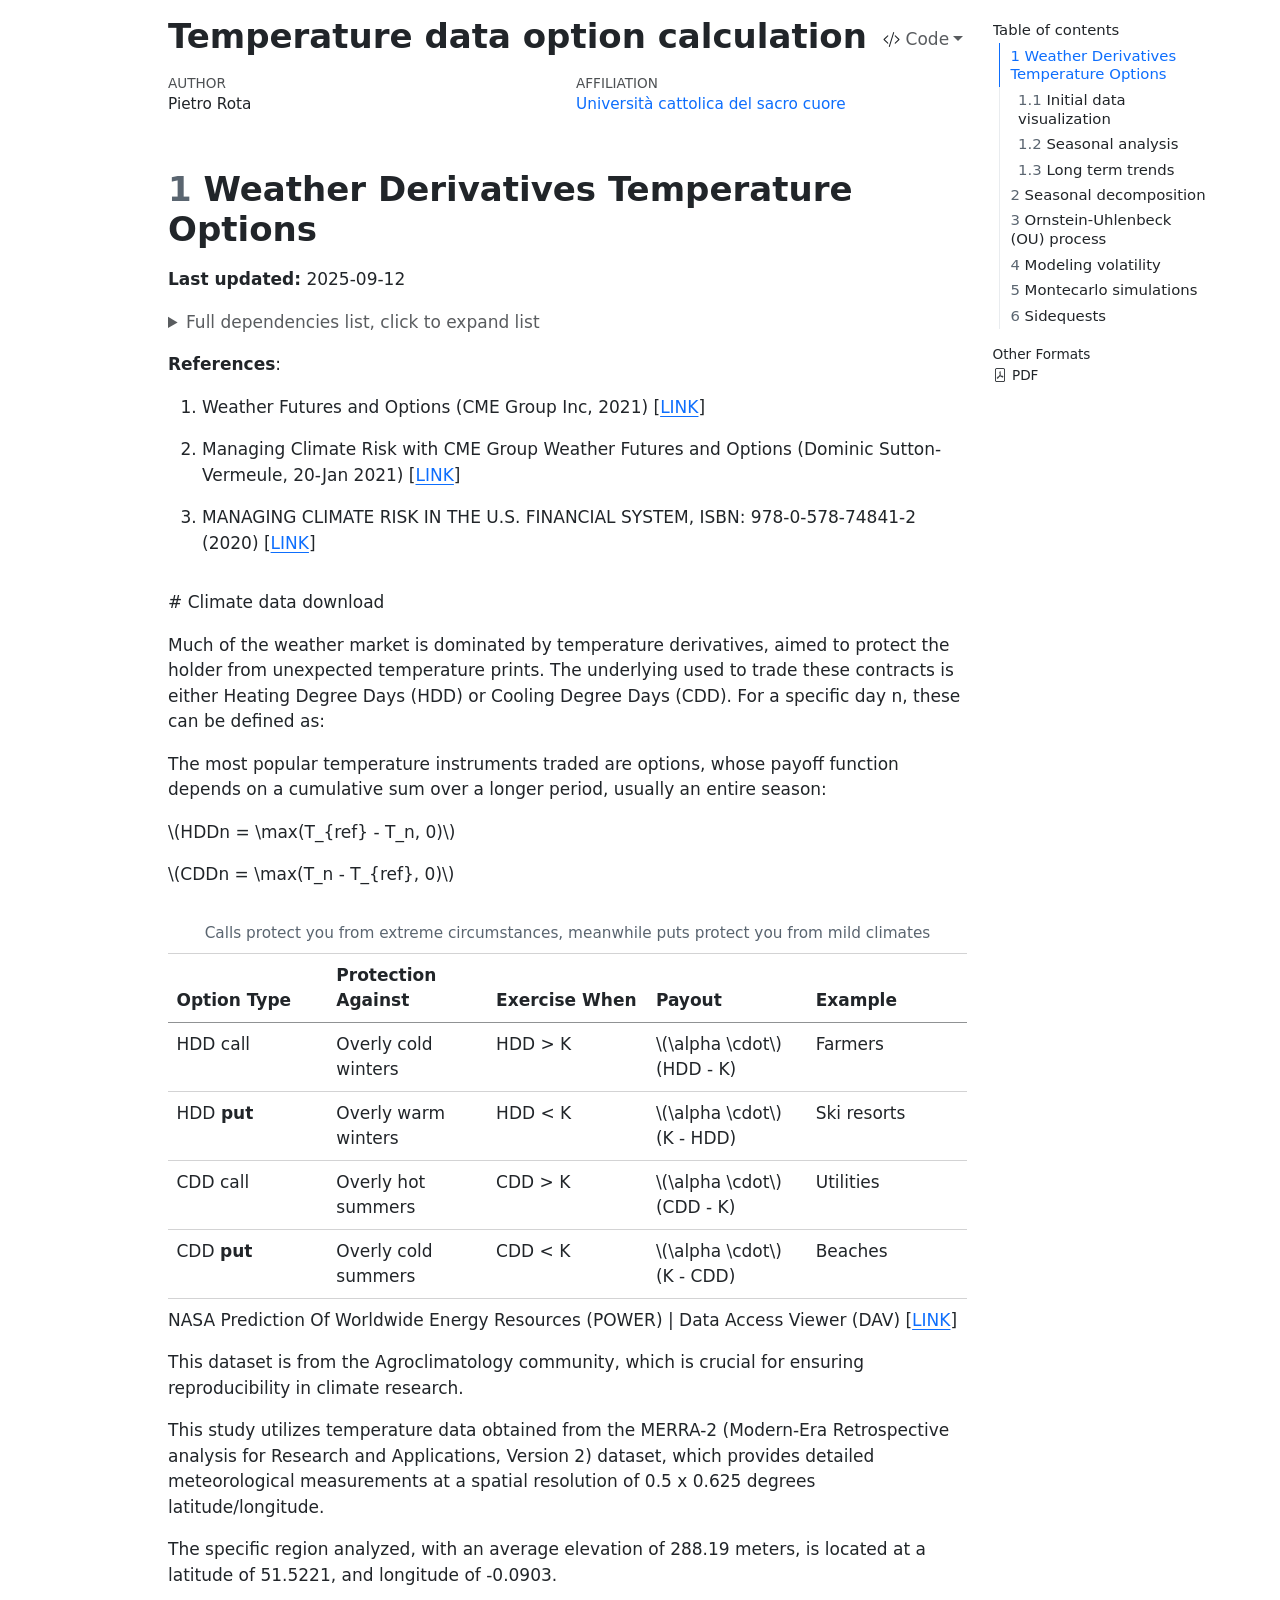
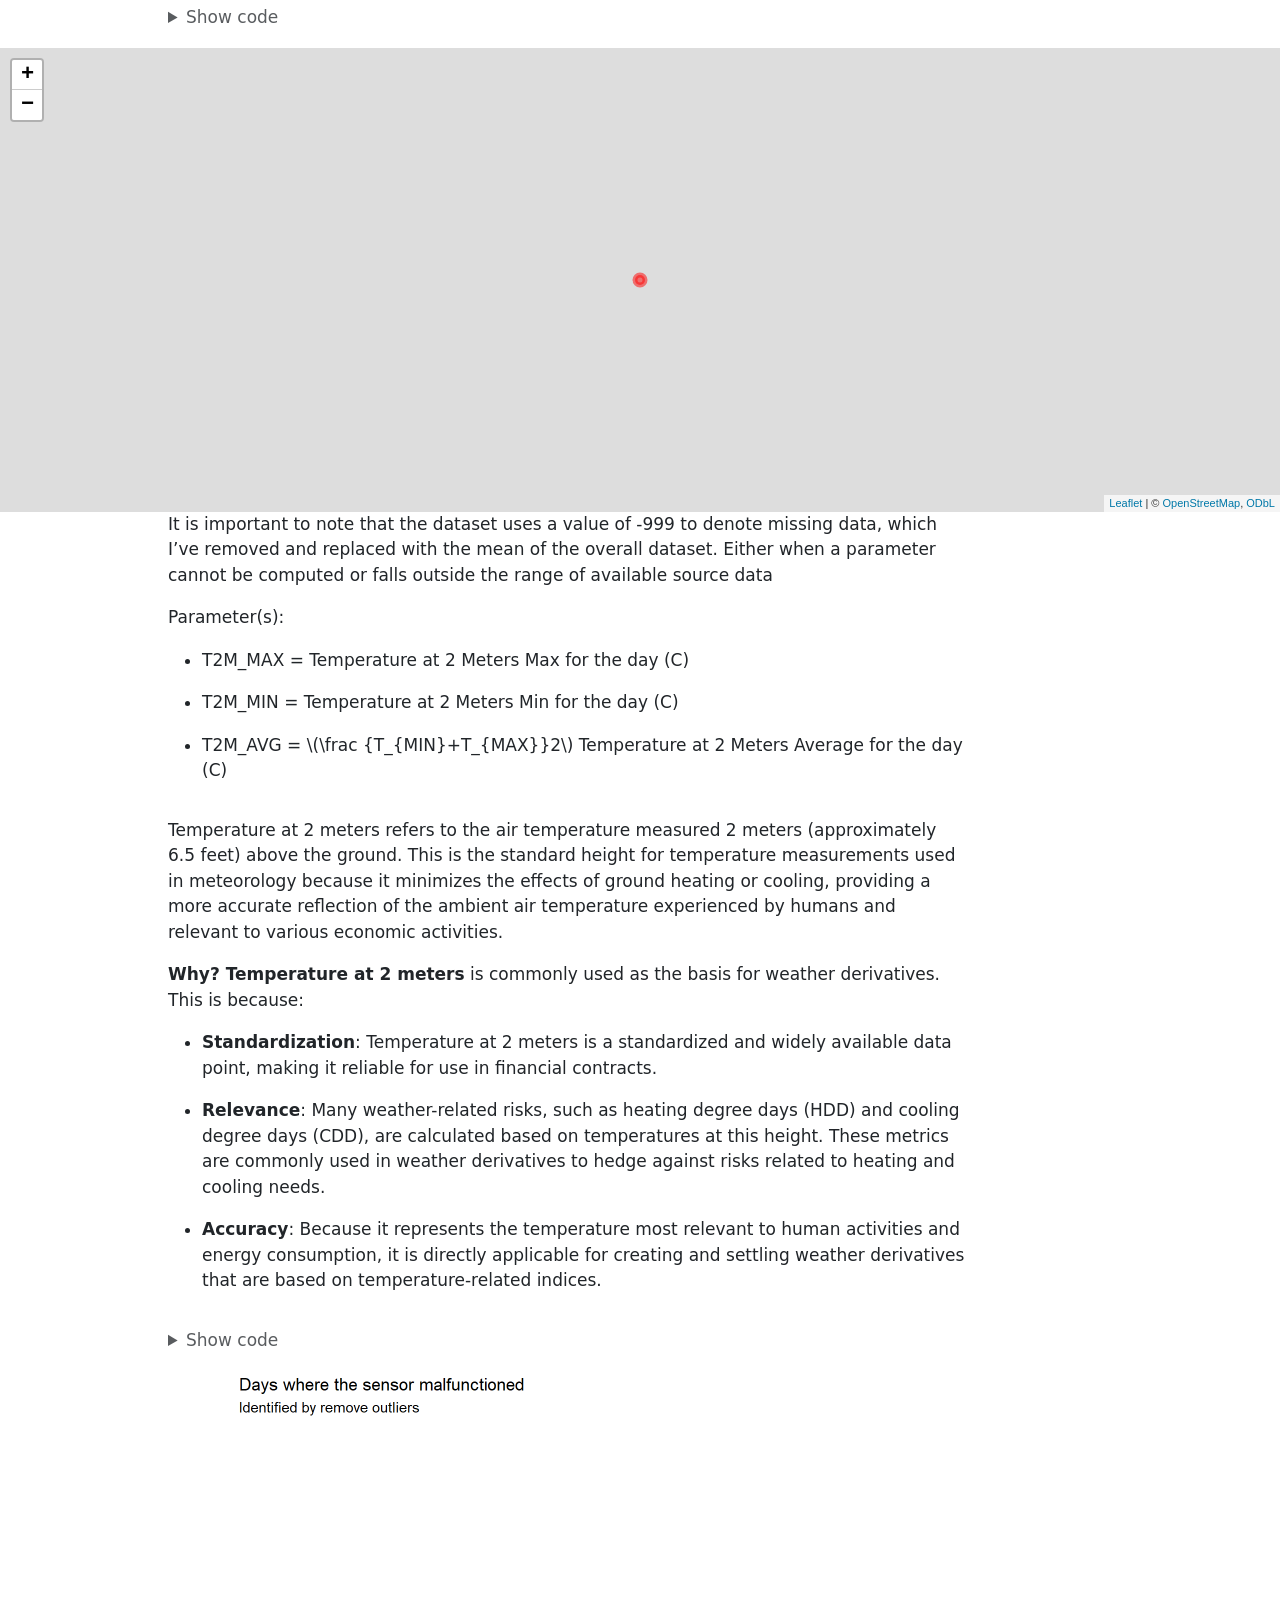
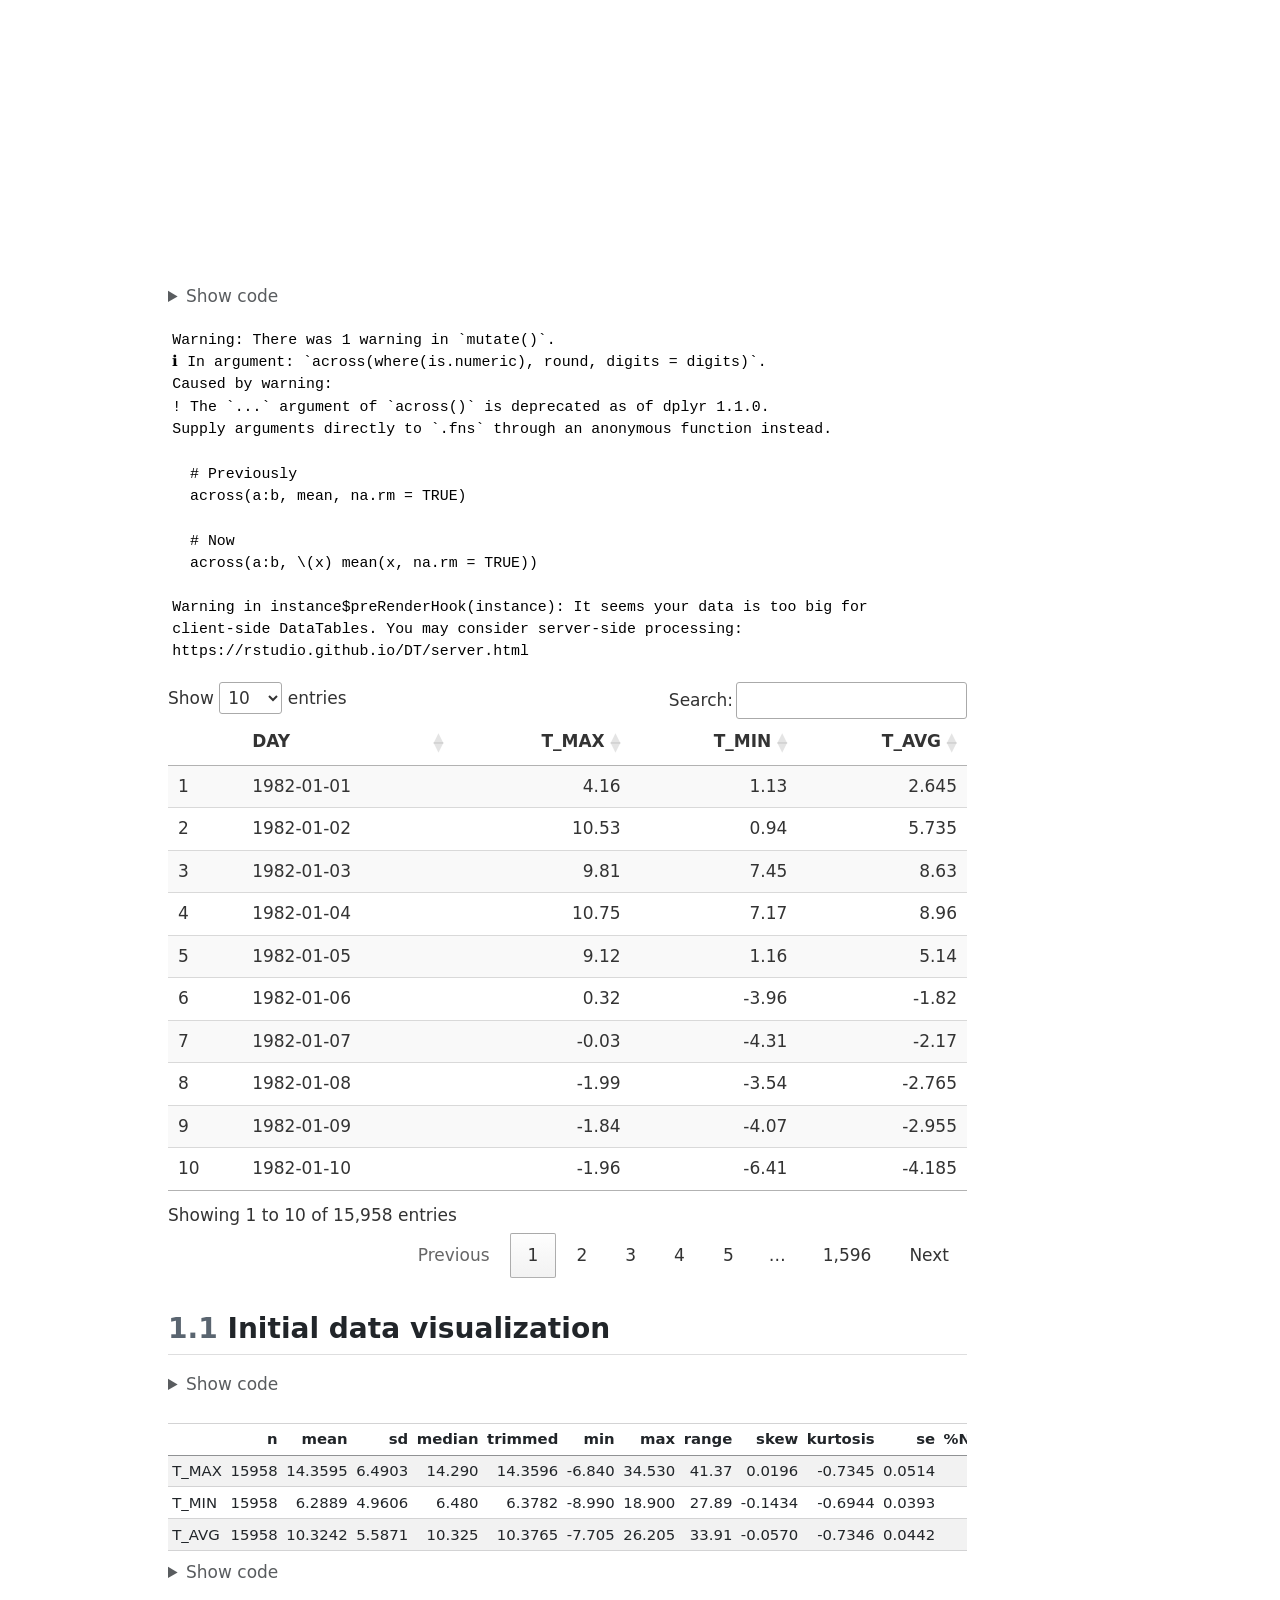
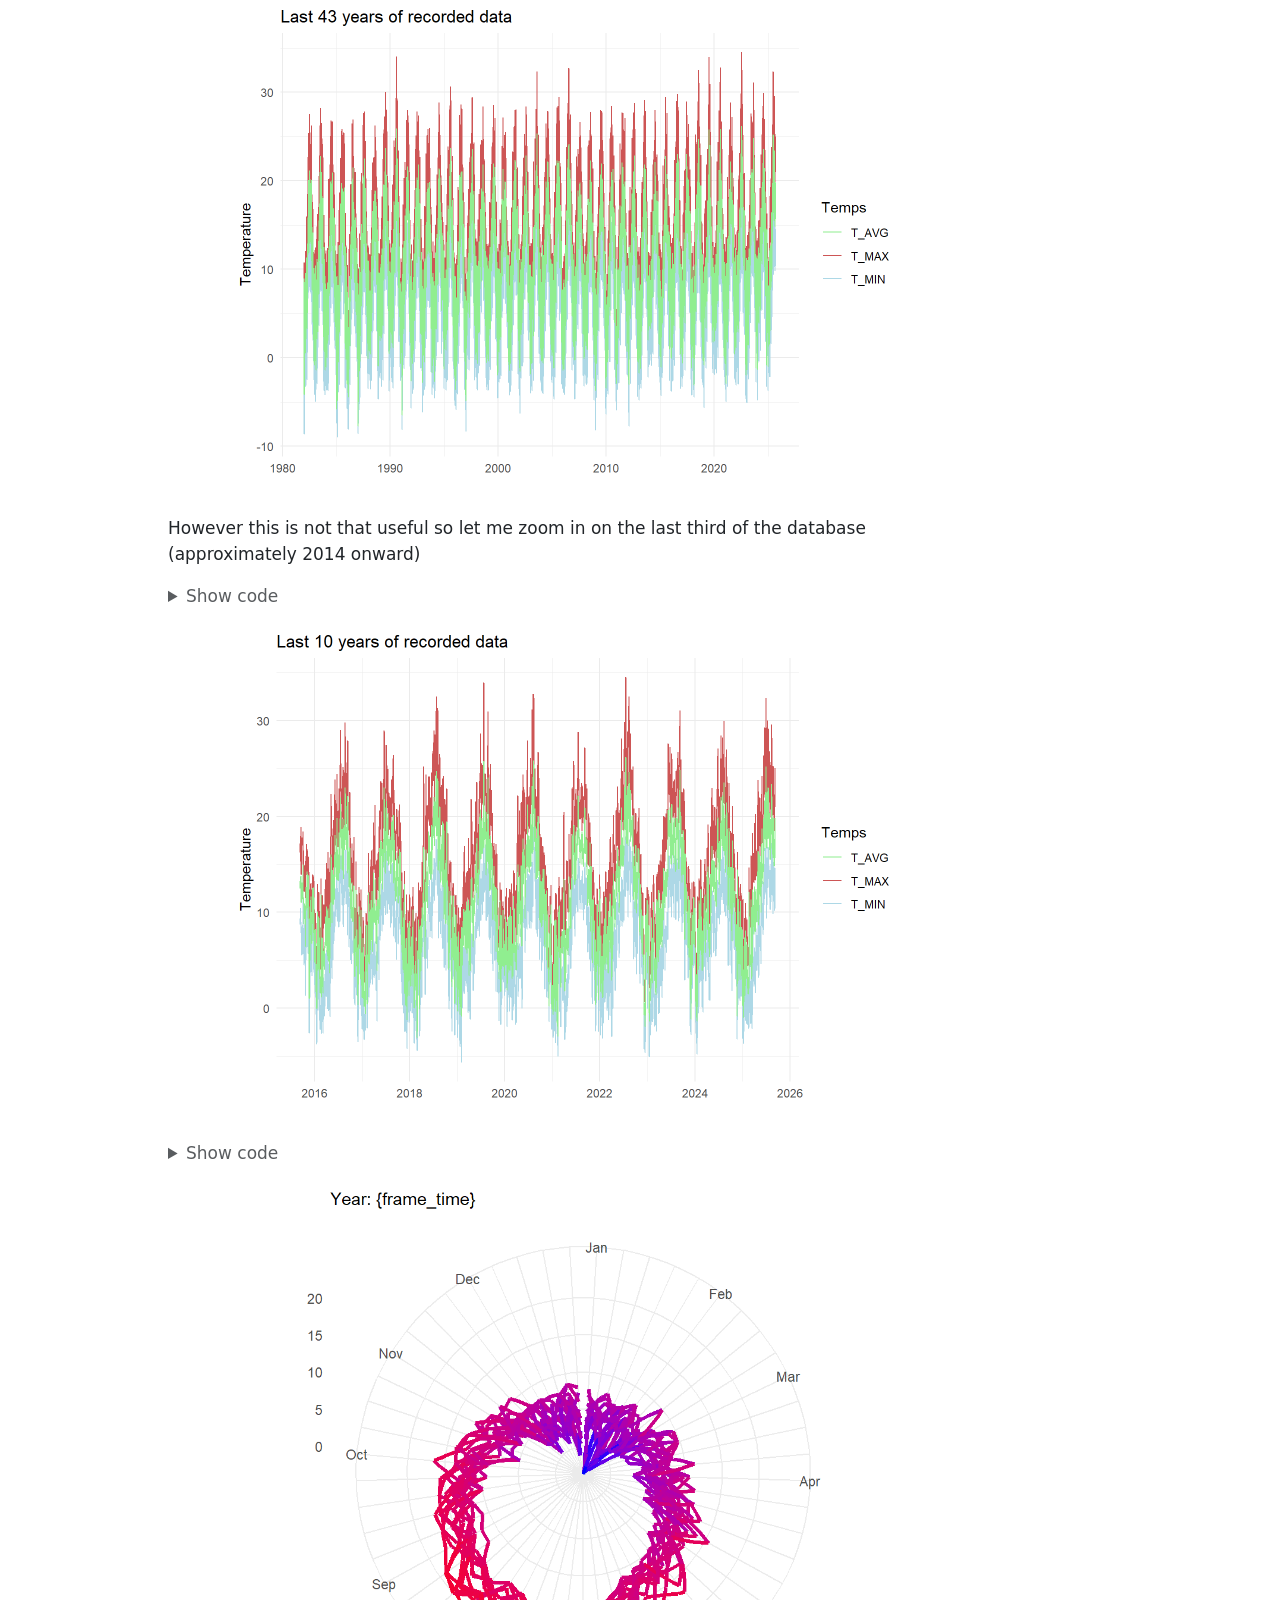
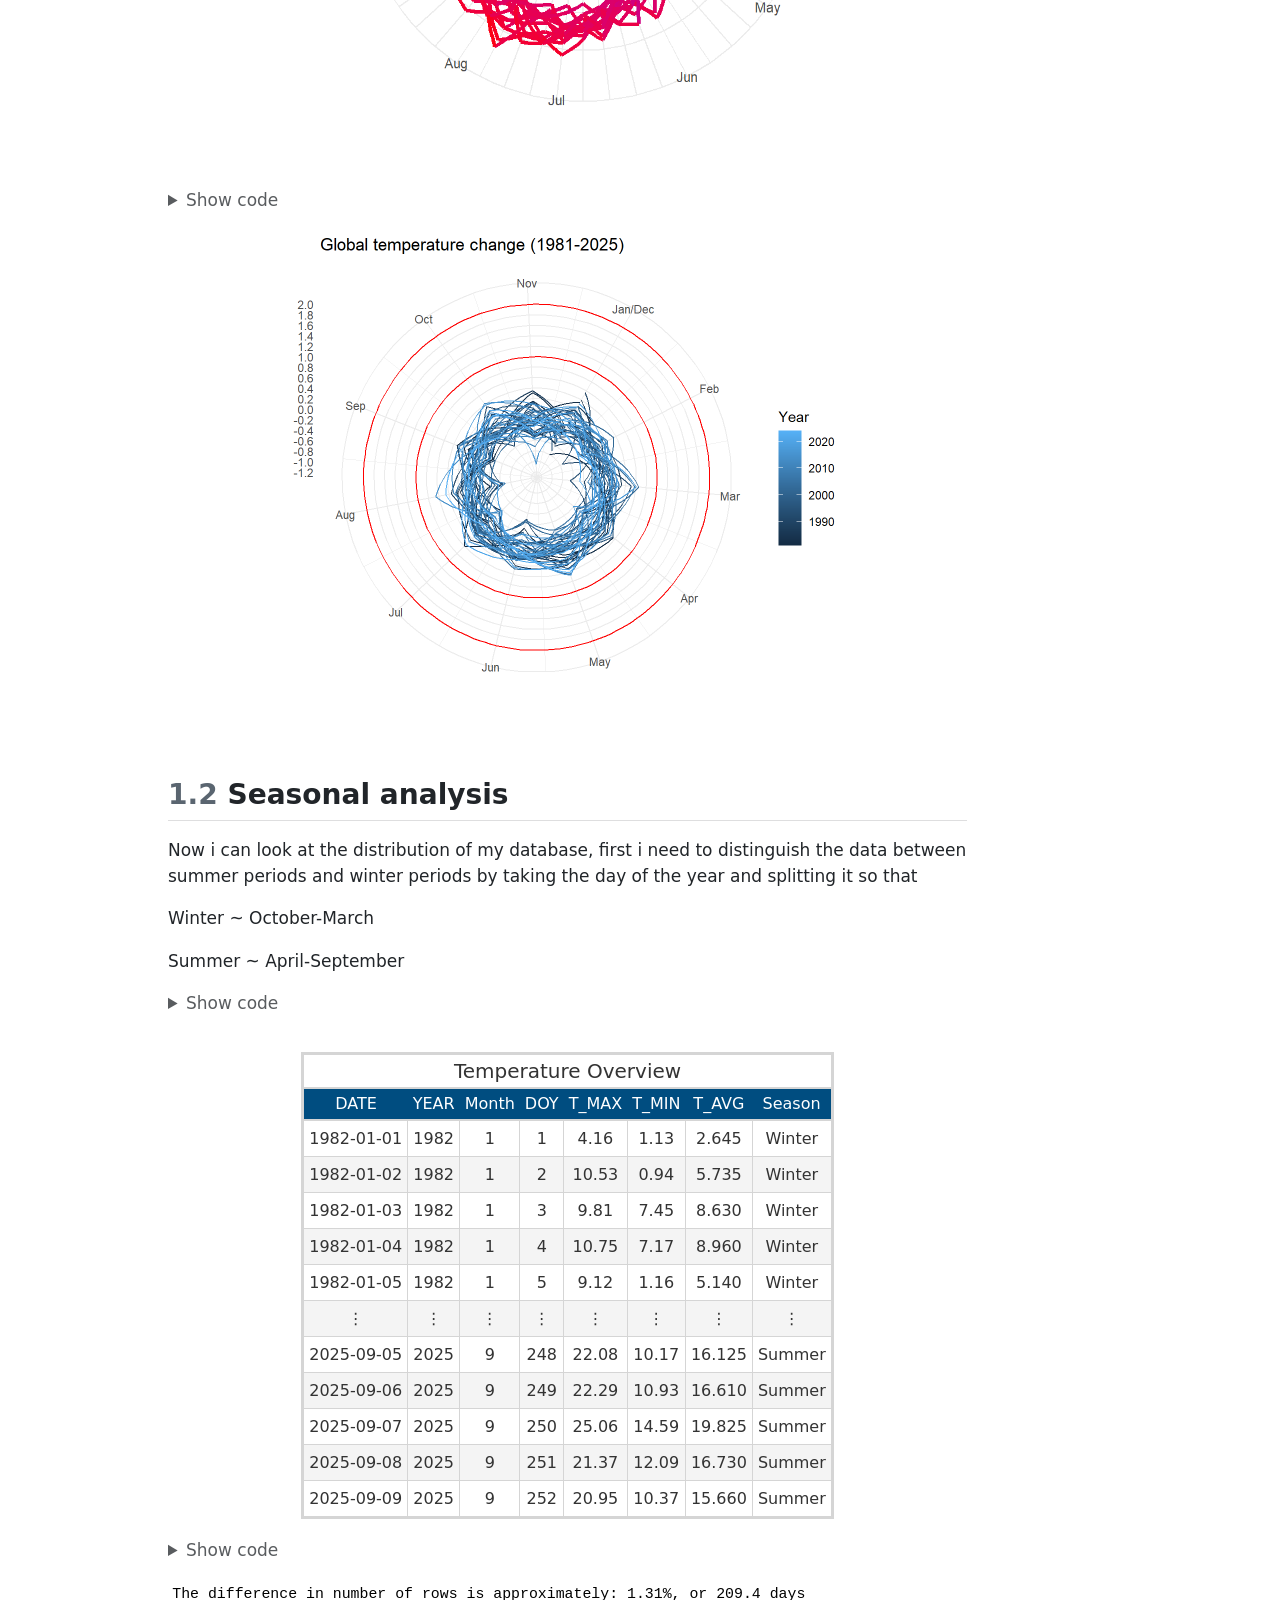
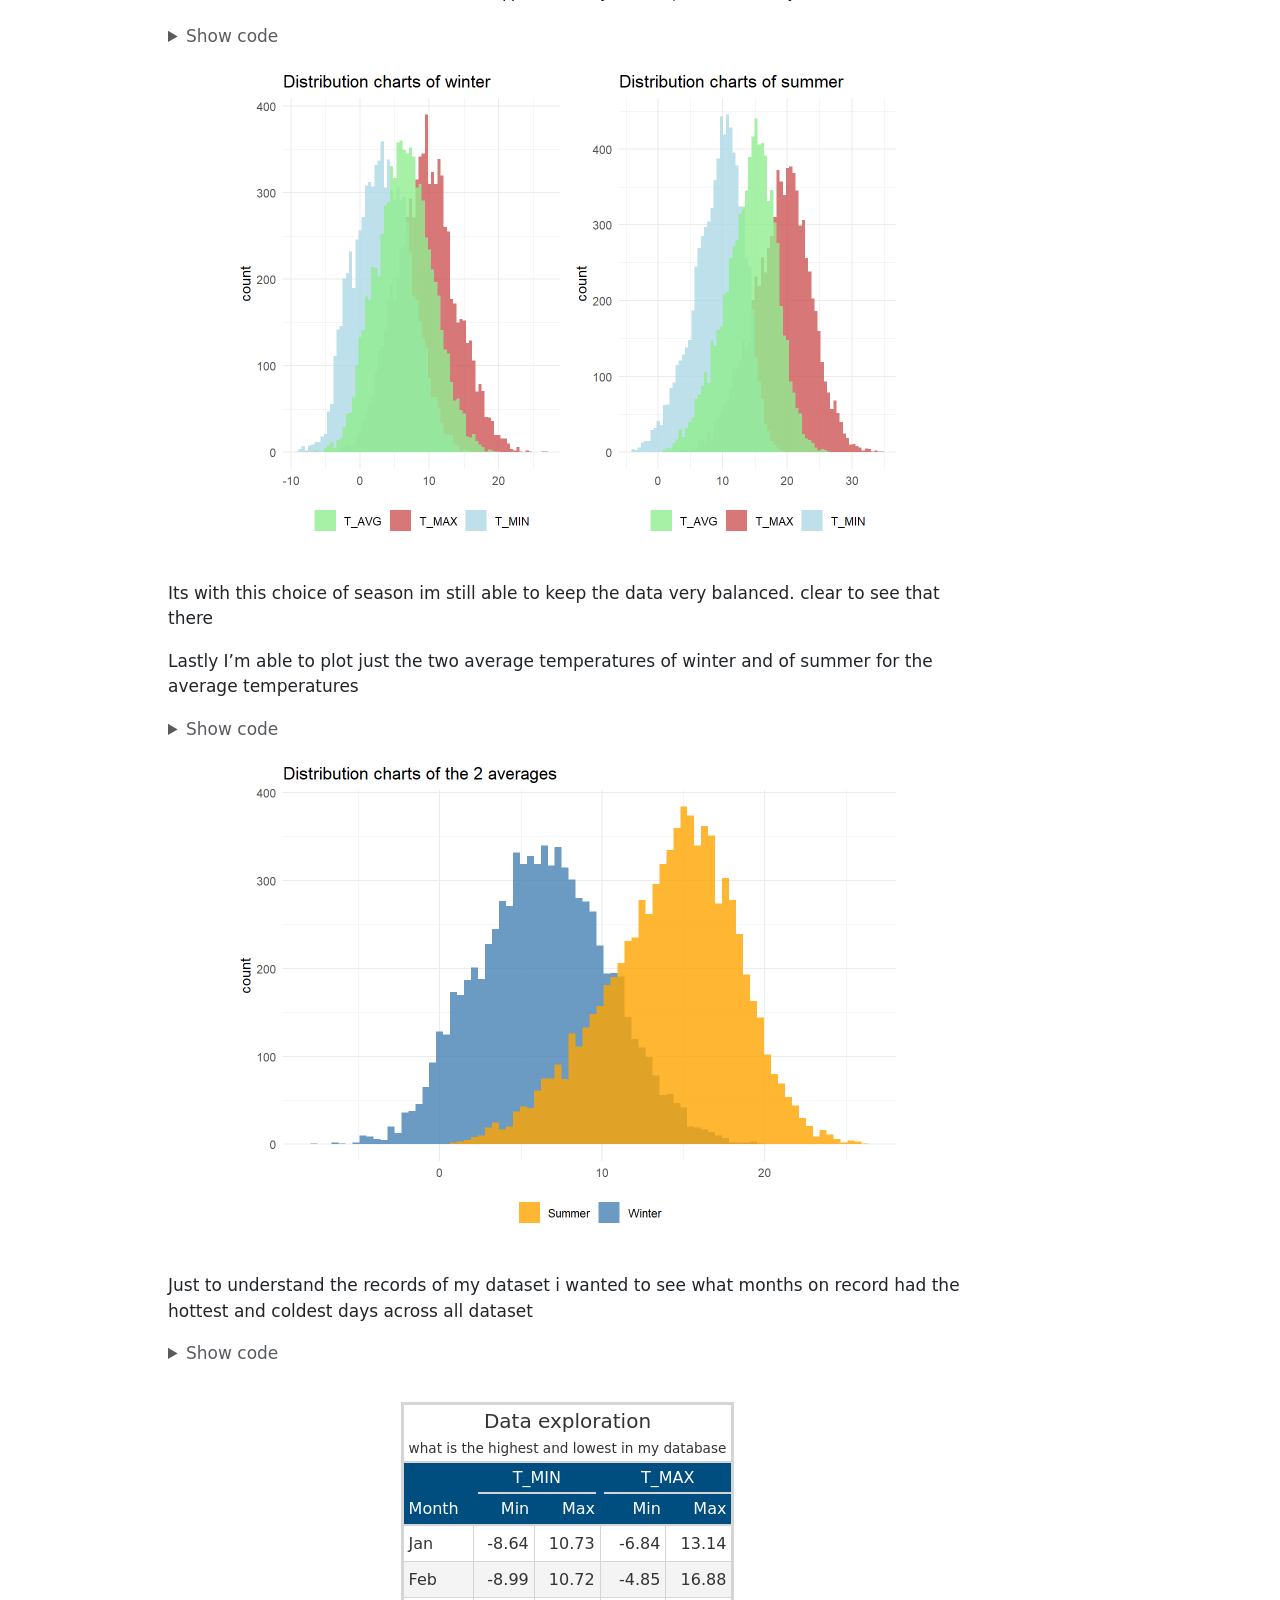
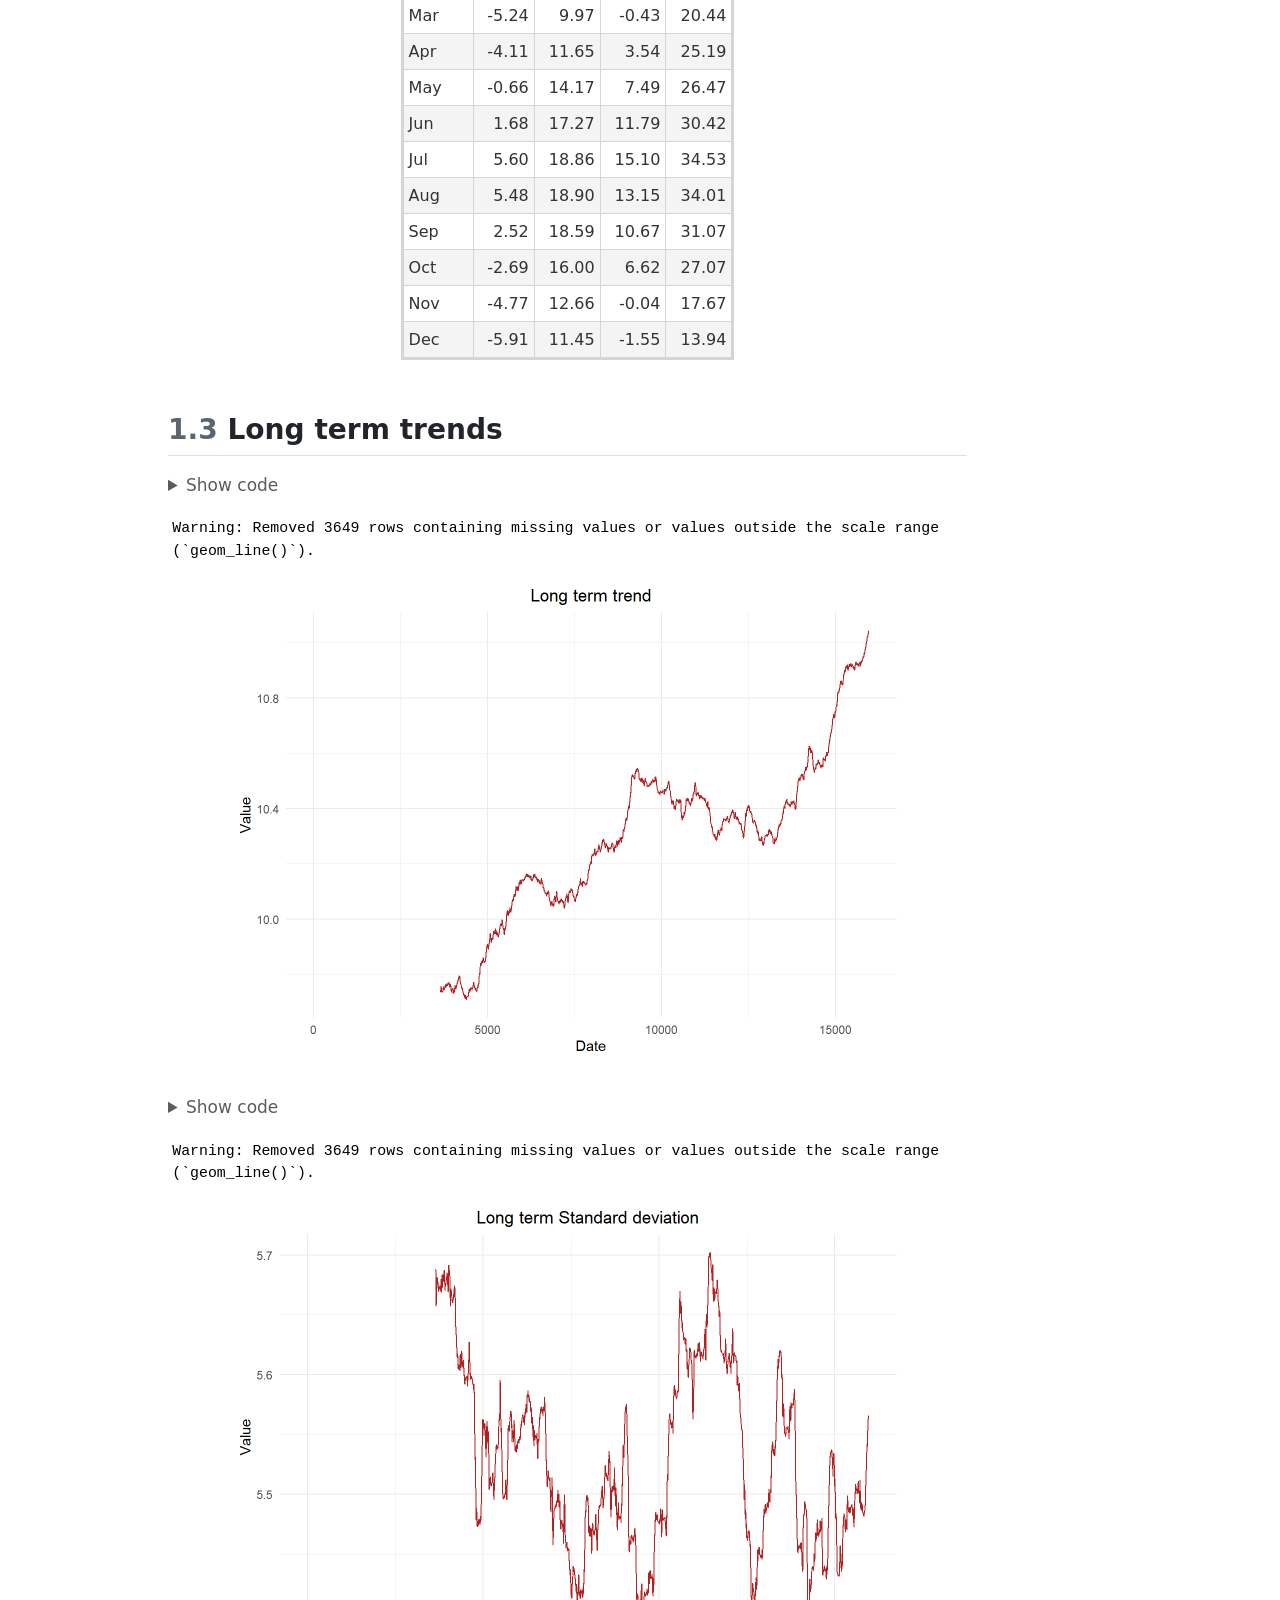
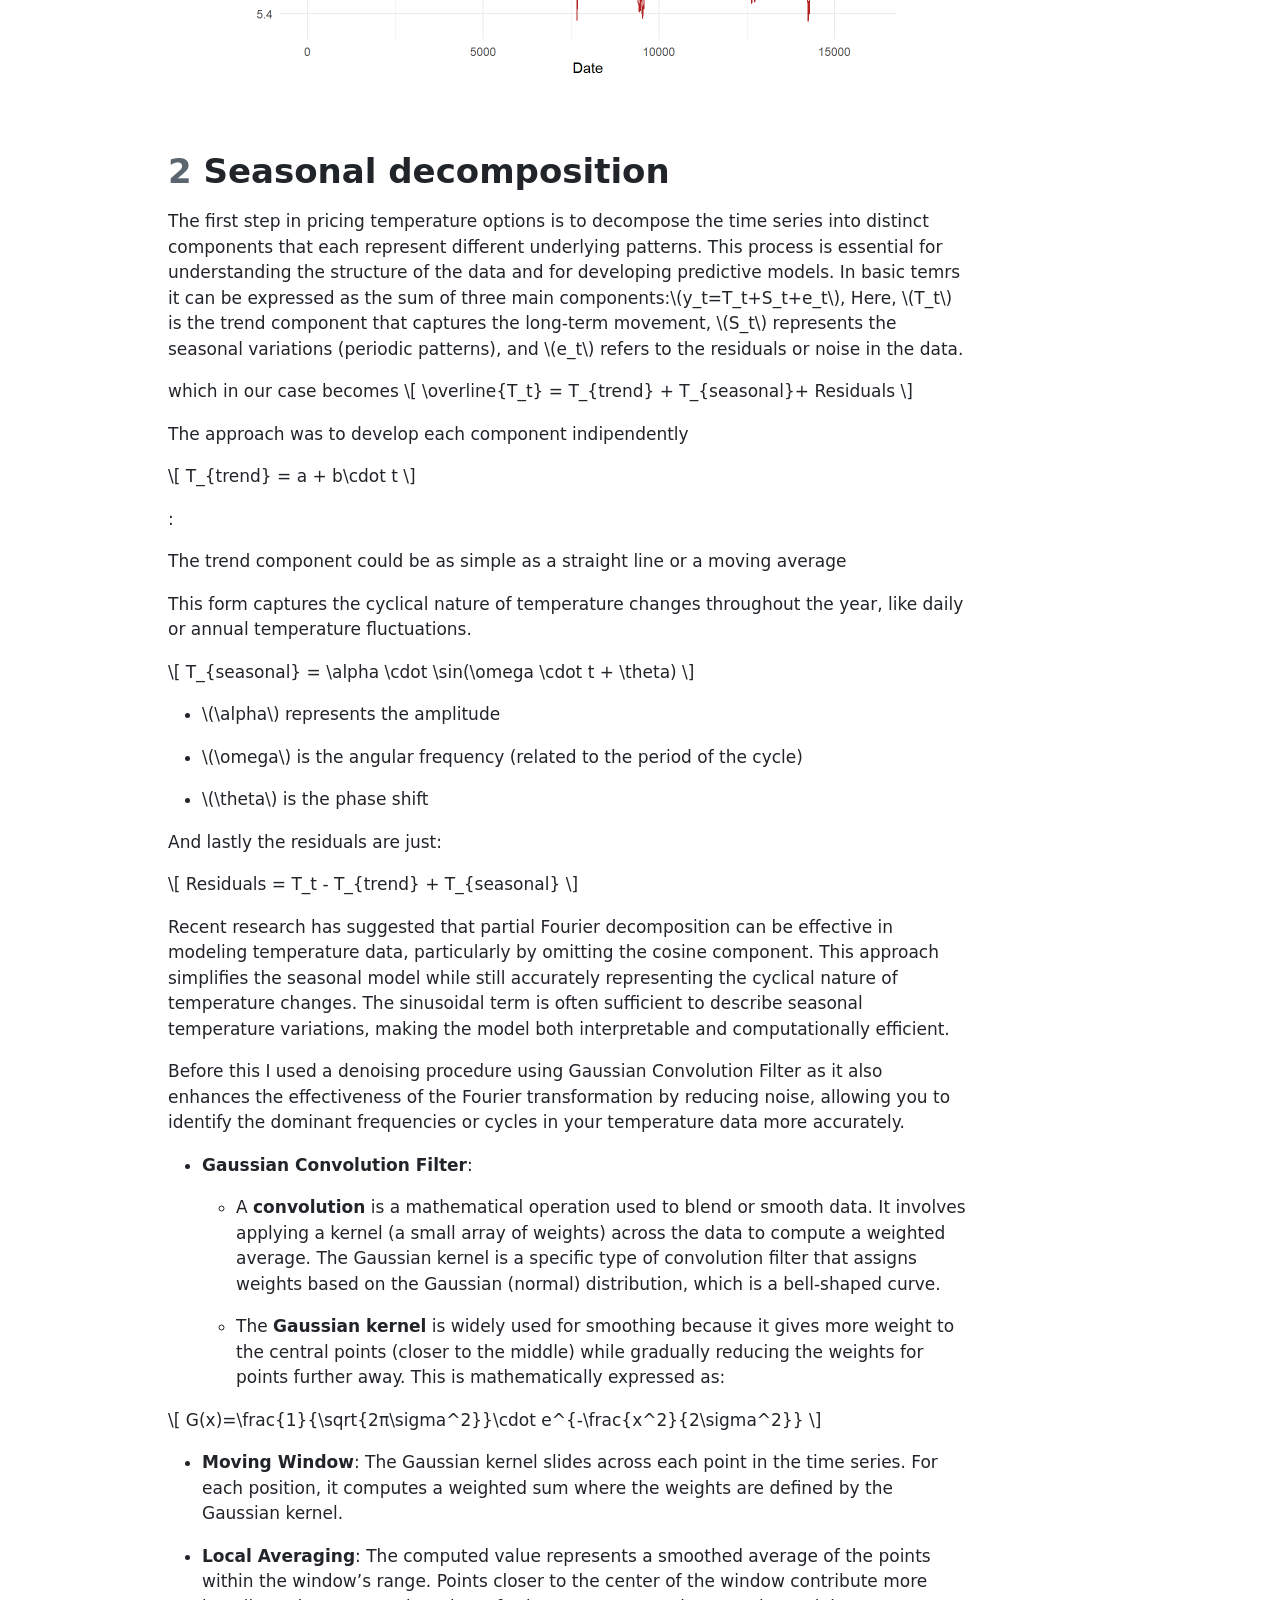
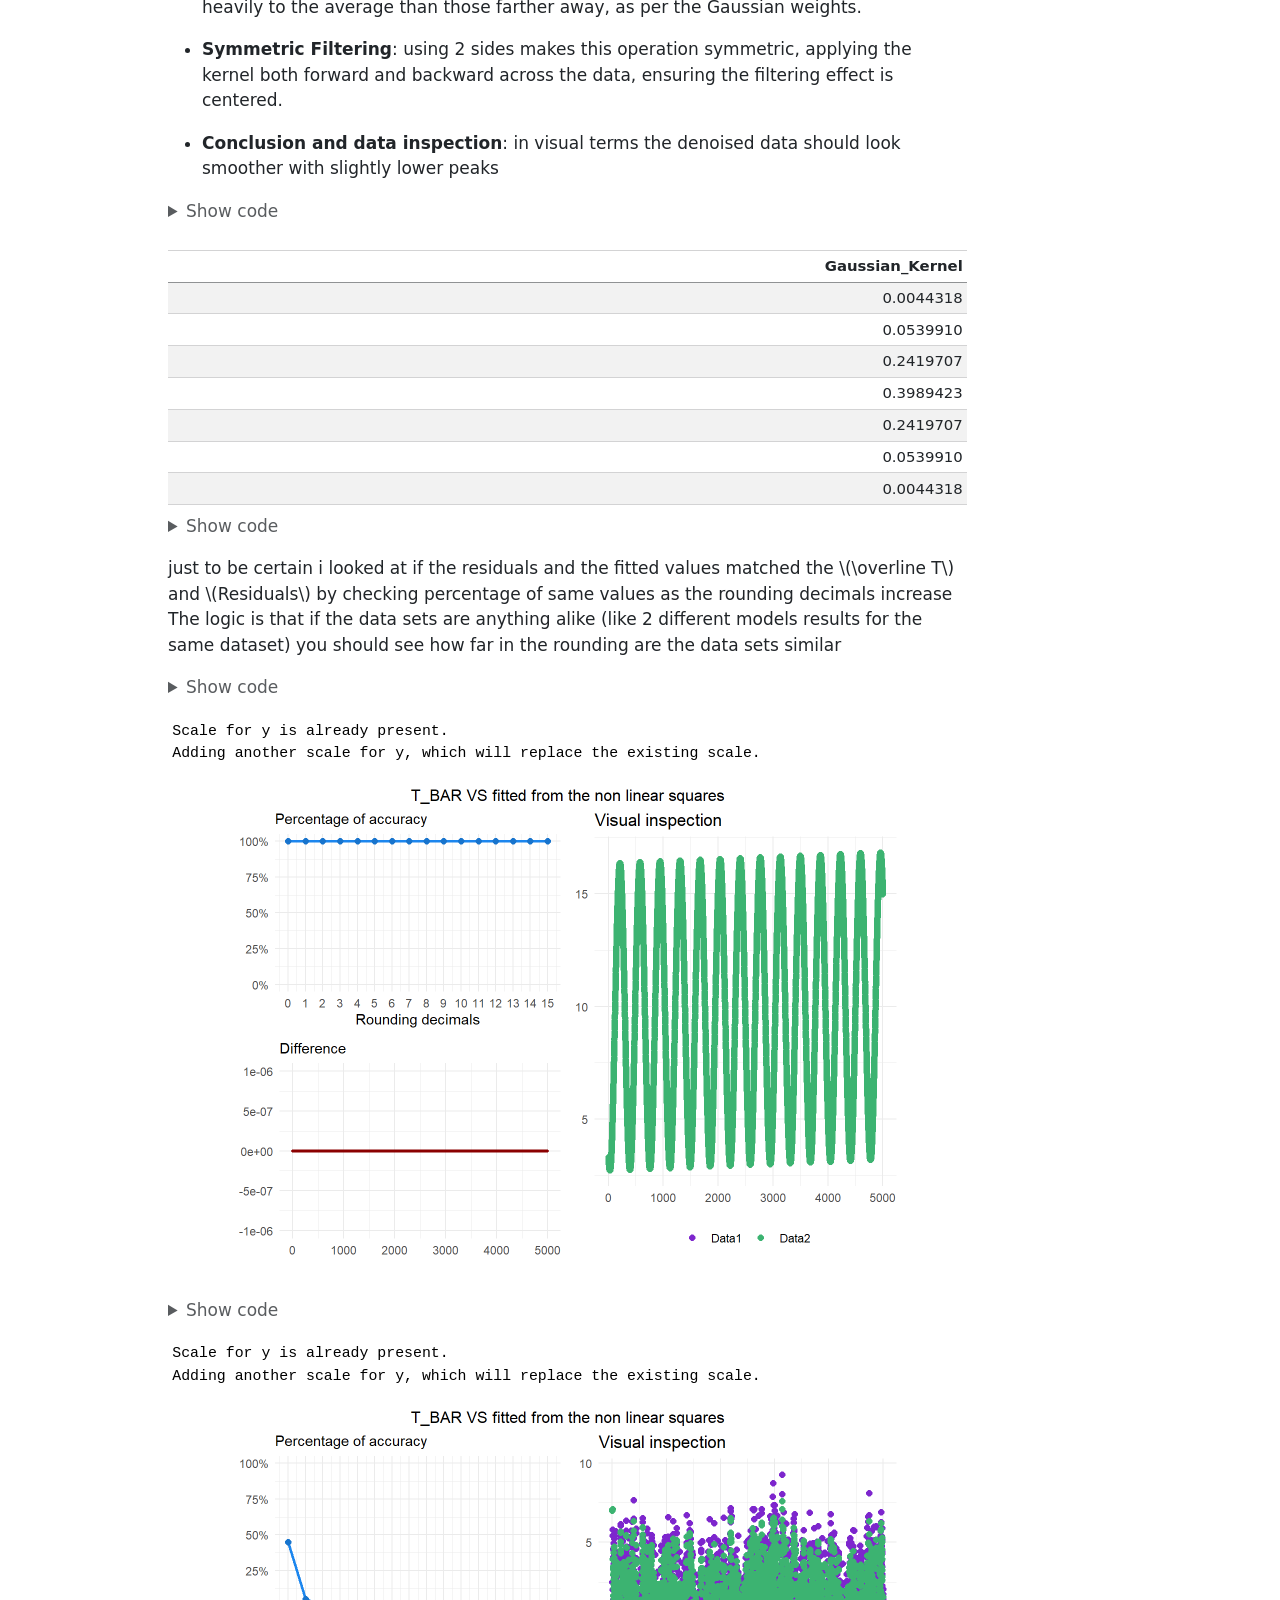
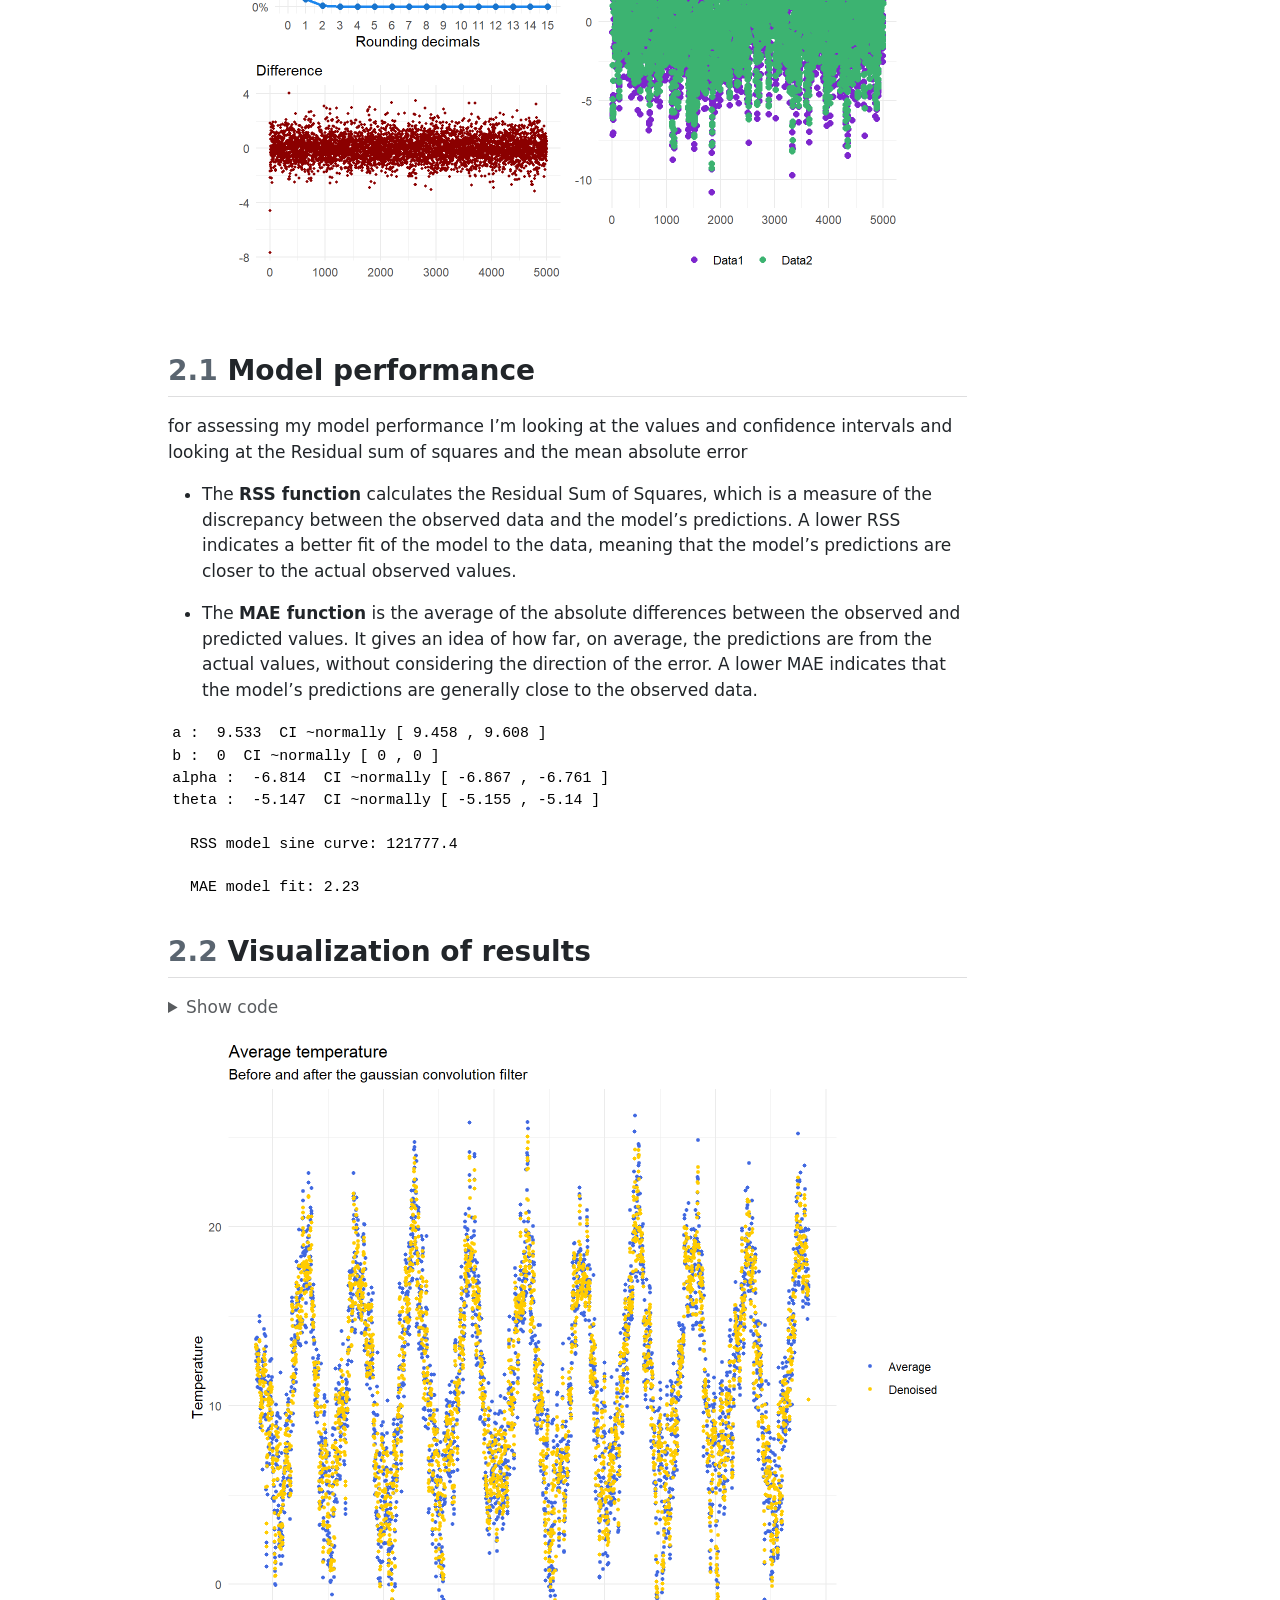
==== quarto_climate_derivatives.html @ 070e68fd "welcome back" ====
<!DOCTYPE html>
<html xmlns="http://www.w3.org/1999/xhtml" lang="en" xml:lang="en"><head>

<meta charset="utf-8">
<meta name="generator" content="quarto-1.7.24">

<meta name="viewport" content="width=device-width, initial-scale=1.0, user-scalable=yes">

<meta name="author" content="Pietro Rota">

<title>Temperature data option calculation</title>
<style>
code{white-space: pre-wrap;}
span.smallcaps{font-variant: small-caps;}
div.columns{display: flex; gap: min(4vw, 1.5em);}
div.column{flex: auto; overflow-x: auto;}
div.hanging-indent{margin-left: 1.5em; text-indent: -1.5em;}
ul.task-list{list-style: none;}
ul.task-list li input[type="checkbox"] {
width: 0.8em;
margin: 0 0.8em 0.2em -1em;  vertical-align: middle;
}

html { -webkit-text-size-adjust: 100%; }
pre > code.sourceCode { white-space: pre; position: relative; }
pre > code.sourceCode > span { display: inline-block; line-height: 1.25; }
pre > code.sourceCode > span:empty { height: 1.2em; }
.sourceCode { overflow: visible; }
code.sourceCode > span { color: inherit; text-decoration: inherit; }
div.sourceCode { margin: 1em 0; }
pre.sourceCode { margin: 0; }
@media screen {
div.sourceCode { overflow: auto; }
}
@media print {
pre > code.sourceCode { white-space: pre-wrap; }
pre > code.sourceCode > span { text-indent: -5em; padding-left: 5em; }
}
pre.numberSource code
{ counter-reset: source-line 0; }
pre.numberSource code > span
{ position: relative; left: -4em; counter-increment: source-line; }
pre.numberSource code > span > a:first-child::before
{ content: counter(source-line);
position: relative; left: -1em; text-align: right; vertical-align: baseline;
border: none; display: inline-block;
-webkit-touch-callout: none; -webkit-user-select: none;
-khtml-user-select: none; -moz-user-select: none;
-ms-user-select: none; user-select: none;
padding: 0 4px; width: 4em;
}
pre.numberSource { margin-left: 3em; padding-left: 4px; }
div.sourceCode
{ }
@media screen {
pre > code.sourceCode > span > a:first-child::before { text-decoration: underline; }
}
</style>


<script>/*!
 * clipboard.js v2.0.11
 * https://clipboardjs.com/
 *
 * Licensed MIT © Zeno Rocha
 */
!function(t,e){"object"==typeof exports&&"object"==typeof module?module.exports=e():"function"==typeof define&&define.amd?define([],e):"object"==typeof exports?exports.ClipboardJS=e():t.ClipboardJS=e()}(this,function(){return n={686:function(t,e,n){"use strict";n.d(e,{default:function(){return b}});var e=n(279),i=n.n(e),e=n(370),u=n.n(e),e=n(817),r=n.n(e);function c(t){try{return document.execCommand(t)}catch(t){return}}var a=function(t){t=r()(t);return c("cut"),t};function o(t,e){var n,o,t=(n=t,o="rtl"===document.documentElement.getAttribute("dir"),(t=document.createElement("textarea")).style.fontSize="12pt",t.style.border="0",t.style.padding="0",t.style.margin="0",t.style.position="absolute",t.style[o?"right":"left"]="-9999px",o=window.pageYOffset||document.documentElement.scrollTop,t.style.top="".concat(o,"px"),t.setAttribute("readonly",""),t.value=n,t);return e.container.appendChild(t),e=r()(t),c("copy"),t.remove(),e}var f=function(t){var e=1<arguments.length&&void 0!==arguments[1]?arguments[1]:{container:document.body},n="";return"string"==typeof t?n=o(t,e):t instanceof HTMLInputElement&&!["text","search","url","tel","password"].includes(null==t?void 0:t.type)?n=o(t.value,e):(n=r()(t),c("copy")),n};function l(t){return(l="function"==typeof Symbol&&"symbol"==typeof Symbol.iterator?function(t){return typeof t}:function(t){return t&&"function"==typeof Symbol&&t.constructor===Symbol&&t!==Symbol.prototype?"symbol":typeof t})(t)}var s=function(){var t=0<arguments.length&&void 0!==arguments[0]?arguments[0]:{},e=t.action,n=void 0===e?"copy":e,o=t.container,e=t.target,t=t.text;if("copy"!==n&&"cut"!==n)throw new Error('Invalid "action" value, use either "copy" or "cut"');if(void 0!==e){if(!e||"object"!==l(e)||1!==e.nodeType)throw new Error('Invalid "target" value, use a valid Element');if("copy"===n&&e.hasAttribute("disabled"))throw new Error('Invalid "target" attribute. Please use "readonly" instead of "disabled" attribute');if("cut"===n&&(e.hasAttribute("readonly")||e.hasAttribute("disabled")))throw new Error('Invalid "target" attribute. You can\'t cut text from elements with "readonly" or "disabled" attributes')}return t?f(t,{container:o}):e?"cut"===n?a(e):f(e,{container:o}):void 0};function p(t){return(p="function"==typeof Symbol&&"symbol"==typeof Symbol.iterator?function(t){return typeof t}:function(t){return t&&"function"==typeof Symbol&&t.constructor===Symbol&&t!==Symbol.prototype?"symbol":typeof t})(t)}function d(t,e){for(var n=0;n<e.length;n++){var o=e[n];o.enumerable=o.enumerable||!1,o.configurable=!0,"value"in o&&(o.writable=!0),Object.defineProperty(t,o.key,o)}}function y(t,e){return(y=Object.setPrototypeOf||function(t,e){return t.__proto__=e,t})(t,e)}function h(n){var o=function(){if("undefined"==typeof Reflect||!Reflect.construct)return!1;if(Reflect.construct.sham)return!1;if("function"==typeof Proxy)return!0;try{return Date.prototype.toString.call(Reflect.construct(Date,[],function(){})),!0}catch(t){return!1}}();return function(){var t,e=v(n);return t=o?(t=v(this).constructor,Reflect.construct(e,arguments,t)):e.apply(this,arguments),e=this,!(t=t)||"object"!==p(t)&&"function"!=typeof t?function(t){if(void 0!==t)return t;throw new ReferenceError("this hasn't been initialised - super() hasn't been called")}(e):t}}function v(t){return(v=Object.setPrototypeOf?Object.getPrototypeOf:function(t){return t.__proto__||Object.getPrototypeOf(t)})(t)}function m(t,e){t="data-clipboard-".concat(t);if(e.hasAttribute(t))return e.getAttribute(t)}var b=function(){!function(t,e){if("function"!=typeof e&&null!==e)throw new TypeError("Super expression must either be null or a function");t.prototype=Object.create(e&&e.prototype,{constructor:{value:t,writable:!0,configurable:!0}}),e&&y(t,e)}(r,i());var t,e,n,o=h(r);function r(t,e){var n;return function(t){if(!(t instanceof r))throw new TypeError("Cannot call a class as a function")}(this),(n=o.call(this)).resolveOptions(e),n.listenClick(t),n}return t=r,n=[{key:"copy",value:function(t){var e=1<arguments.length&&void 0!==arguments[1]?arguments[1]:{container:document.body};return f(t,e)}},{key:"cut",value:function(t){return a(t)}},{key:"isSupported",value:function(){var t=0<arguments.length&&void 0!==arguments[0]?arguments[0]:["copy","cut"],t="string"==typeof t?[t]:t,e=!!document.queryCommandSupported;return t.forEach(function(t){e=e&&!!document.queryCommandSupported(t)}),e}}],(e=[{key:"resolveOptions",value:function(){var t=0<arguments.length&&void 0!==arguments[0]?arguments[0]:{};this.action="function"==typeof t.action?t.action:this.defaultAction,this.target="function"==typeof t.target?t.target:this.defaultTarget,this.text="function"==typeof t.text?t.text:this.defaultText,this.container="object"===p(t.container)?t.container:document.body}},{key:"listenClick",value:function(t){var e=this;this.listener=u()(t,"click",function(t){return e.onClick(t)})}},{key:"onClick",value:function(t){var e=t.delegateTarget||t.currentTarget,n=this.action(e)||"copy",t=s({action:n,container:this.container,target:this.target(e),text:this.text(e)});this.emit(t?"success":"error",{action:n,text:t,trigger:e,clearSelection:function(){e&&e.focus(),window.getSelection().removeAllRanges()}})}},{key:"defaultAction",value:function(t){return m("action",t)}},{key:"defaultTarget",value:function(t){t=m("target",t);if(t)return document.querySelector(t)}},{key:"defaultText",value:function(t){return m("text",t)}},{key:"destroy",value:function(){this.listener.destroy()}}])&&d(t.prototype,e),n&&d(t,n),r}()},828:function(t){var e;"undefined"==typeof Element||Element.prototype.matches||((e=Element.prototype).matches=e.matchesSelector||e.mozMatchesSelector||e.msMatchesSelector||e.oMatchesSelector||e.webkitMatchesSelector),t.exports=function(t,e){for(;t&&9!==t.nodeType;){if("function"==typeof t.matches&&t.matches(e))return t;t=t.parentNode}}},438:function(t,e,n){var u=n(828);function i(t,e,n,o,r){var i=function(e,n,t,o){return function(t){t.delegateTarget=u(t.target,n),t.delegateTarget&&o.call(e,t)}}.apply(this,arguments);return t.addEventListener(n,i,r),{destroy:function(){t.removeEventListener(n,i,r)}}}t.exports=function(t,e,n,o,r){return"function"==typeof t.addEventListener?i.apply(null,arguments):"function"==typeof n?i.bind(null,document).apply(null,arguments):("string"==typeof t&&(t=document.querySelectorAll(t)),Array.prototype.map.call(t,function(t){return i(t,e,n,o,r)}))}},879:function(t,n){n.node=function(t){return void 0!==t&&t instanceof HTMLElement&&1===t.nodeType},n.nodeList=function(t){var e=Object.prototype.toString.call(t);return void 0!==t&&("[object NodeList]"===e||"[object HTMLCollection]"===e)&&"length"in t&&(0===t.length||n.node(t[0]))},n.string=function(t){return"string"==typeof t||t instanceof String},n.fn=function(t){return"[object Function]"===Object.prototype.toString.call(t)}},370:function(t,e,n){var f=n(879),l=n(438);t.exports=function(t,e,n){if(!t&&!e&&!n)throw new Error("Missing required arguments");if(!f.string(e))throw new TypeError("Second argument must be a String");if(!f.fn(n))throw new TypeError("Third argument must be a Function");if(f.node(t))return c=e,a=n,(u=t).addEventListener(c,a),{destroy:function(){u.removeEventListener(c,a)}};if(f.nodeList(t))return o=t,r=e,i=n,Array.prototype.forEach.call(o,function(t){t.addEventListener(r,i)}),{destroy:function(){Array.prototype.forEach.call(o,function(t){t.removeEventListener(r,i)})}};if(f.string(t))return t=t,e=e,n=n,l(document.body,t,e,n);throw new TypeError("First argument must be a String, HTMLElement, HTMLCollection, or NodeList");var o,r,i,u,c,a}},817:function(t){t.exports=function(t){var e,n="SELECT"===t.nodeName?(t.focus(),t.value):"INPUT"===t.nodeName||"TEXTAREA"===t.nodeName?((e=t.hasAttribute("readonly"))||t.setAttribute("readonly",""),t.select(),t.setSelectionRange(0,t.value.length),e||t.removeAttribute("readonly"),t.value):(t.hasAttribute("contenteditable")&&t.focus(),n=window.getSelection(),(e=document.createRange()).selectNodeContents(t),n.removeAllRanges(),n.addRange(e),n.toString());return n}},279:function(t){function e(){}e.prototype={on:function(t,e,n){var o=this.e||(this.e={});return(o[t]||(o[t]=[])).push({fn:e,ctx:n}),this},once:function(t,e,n){var o=this;function r(){o.off(t,r),e.apply(n,arguments)}return r._=e,this.on(t,r,n)},emit:function(t){for(var e=[].slice.call(arguments,1),n=((this.e||(this.e={}))[t]||[]).slice(),o=0,r=n.length;o<r;o++)n[o].fn.apply(n[o].ctx,e);return this},off:function(t,e){var n=this.e||(this.e={}),o=n[t],r=[];if(o&&e)for(var i=0,u=o.length;i<u;i++)o[i].fn!==e&&o[i].fn._!==e&&r.push(o[i]);return r.length?n[t]=r:delete n[t],this}},t.exports=e,t.exports.TinyEmitter=e}},r={},o.n=function(t){var e=t&&t.__esModule?function(){return t.default}:function(){return t};return o.d(e,{a:e}),e},o.d=function(t,e){for(var n in e)o.o(e,n)&&!o.o(t,n)&&Object.defineProperty(t,n,{enumerable:!0,get:e[n]})},o.o=function(t,e){return Object.prototype.hasOwnProperty.call(t,e)},o(686).default;function o(t){if(r[t])return r[t].exports;var e=r[t]={exports:{}};return n[t](e,e.exports,o),e.exports}var n,r});</script>
<script src="[data-uri]" type="module"></script>
<script src="[data-uri]" type="module"></script>
<script>/**
 * @popperjs/core v2.11.7 - MIT License
 */

!function(e,t){"object"==typeof exports&&"undefined"!=typeof module?t(exports):"function"==typeof define&&define.amd?define(["exports"],t):t((e="undefined"!=typeof globalThis?globalThis:e||self).Popper={})}(this,(function(e){"use strict";function t(e){if(null==e)return window;if("[object Window]"!==e.toString()){var t=e.ownerDocument;return t&&t.defaultView||window}return e}function n(e){return e instanceof t(e).Element||e instanceof Element}function r(e){return e instanceof t(e).HTMLElement||e instanceof HTMLElement}function o(e){return"undefined"!=typeof ShadowRoot&&(e instanceof t(e).ShadowRoot||e instanceof ShadowRoot)}var i=Math.max,a=Math.min,s=Math.round;function f(){var e=navigator.userAgentData;return null!=e&&e.brands&&Array.isArray(e.brands)?e.brands.map((function(e){return e.brand+"/"+e.version})).join(" "):navigator.userAgent}function c(){return!/^((?!chrome|android).)*safari/i.test(f())}function p(e,o,i){void 0===o&&(o=!1),void 0===i&&(i=!1);var a=e.getBoundingClientRect(),f=1,p=1;o&&r(e)&&(f=e.offsetWidth>0&&s(a.width)/e.offsetWidth||1,p=e.offsetHeight>0&&s(a.height)/e.offsetHeight||1);var u=(n(e)?t(e):window).visualViewport,l=!c()&&i,d=(a.left+(l&&u?u.offsetLeft:0))/f,h=(a.top+(l&&u?u.offsetTop:0))/p,m=a.width/f,v=a.height/p;return{width:m,height:v,top:h,right:d+m,bottom:h+v,left:d,x:d,y:h}}function u(e){var n=t(e);return{scrollLeft:n.pageXOffset,scrollTop:n.pageYOffset}}function l(e){return e?(e.nodeName||"").toLowerCase():null}function d(e){return((n(e)?e.ownerDocument:e.document)||window.document).documentElement}function h(e){return p(d(e)).left+u(e).scrollLeft}function m(e){return t(e).getComputedStyle(e)}function v(e){var t=m(e),n=t.overflow,r=t.overflowX,o=t.overflowY;return/auto|scroll|overlay|hidden/.test(n+o+r)}function y(e,n,o){void 0===o&&(o=!1);var i,a,f=r(n),c=r(n)&&function(e){var t=e.getBoundingClientRect(),n=s(t.width)/e.offsetWidth||1,r=s(t.height)/e.offsetHeight||1;return 1!==n||1!==r}(n),m=d(n),y=p(e,c,o),g={scrollLeft:0,scrollTop:0},b={x:0,y:0};return(f||!f&&!o)&&(("body"!==l(n)||v(m))&&(g=(i=n)!==t(i)&&r(i)?{scrollLeft:(a=i).scrollLeft,scrollTop:a.scrollTop}:u(i)),r(n)?((b=p(n,!0)).x+=n.clientLeft,b.y+=n.clientTop):m&&(b.x=h(m))),{x:y.left+g.scrollLeft-b.x,y:y.top+g.scrollTop-b.y,width:y.width,height:y.height}}function g(e){var t=p(e),n=e.offsetWidth,r=e.offsetHeight;return Math.abs(t.width-n)<=1&&(n=t.width),Math.abs(t.height-r)<=1&&(r=t.height),{x:e.offsetLeft,y:e.offsetTop,width:n,height:r}}function b(e){return"html"===l(e)?e:e.assignedSlot||e.parentNode||(o(e)?e.host:null)||d(e)}function x(e){return["html","body","#document"].indexOf(l(e))>=0?e.ownerDocument.body:r(e)&&v(e)?e:x(b(e))}function w(e,n){var r;void 0===n&&(n=[]);var o=x(e),i=o===(null==(r=e.ownerDocument)?void 0:r.body),a=t(o),s=i?[a].concat(a.visualViewport||[],v(o)?o:[]):o,f=n.concat(s);return i?f:f.concat(w(b(s)))}function O(e){return["table","td","th"].indexOf(l(e))>=0}function j(e){return r(e)&&"fixed"!==m(e).position?e.offsetParent:null}function E(e){for(var n=t(e),i=j(e);i&&O(i)&&"static"===m(i).position;)i=j(i);return i&&("html"===l(i)||"body"===l(i)&&"static"===m(i).position)?n:i||function(e){var t=/firefox/i.test(f());if(/Trident/i.test(f())&&r(e)&&"fixed"===m(e).position)return null;var n=b(e);for(o(n)&&(n=n.host);r(n)&&["html","body"].indexOf(l(n))<0;){var i=m(n);if("none"!==i.transform||"none"!==i.perspective||"paint"===i.contain||-1!==["transform","perspective"].indexOf(i.willChange)||t&&"filter"===i.willChange||t&&i.filter&&"none"!==i.filter)return n;n=n.parentNode}return null}(e)||n}var D="top",A="bottom",L="right",P="left",M="auto",k=[D,A,L,P],W="start",B="end",H="viewport",T="popper",R=k.reduce((function(e,t){return e.concat([t+"-"+W,t+"-"+B])}),[]),S=[].concat(k,[M]).reduce((function(e,t){return e.concat([t,t+"-"+W,t+"-"+B])}),[]),V=["beforeRead","read","afterRead","beforeMain","main","afterMain","beforeWrite","write","afterWrite"];function q(e){var t=new Map,n=new Set,r=[];function o(e){n.add(e.name),[].concat(e.requires||[],e.requiresIfExists||[]).forEach((function(e){if(!n.has(e)){var r=t.get(e);r&&o(r)}})),r.push(e)}return e.forEach((function(e){t.set(e.name,e)})),e.forEach((function(e){n.has(e.name)||o(e)})),r}function C(e){return e.split("-")[0]}function N(e,t){var n=t.getRootNode&&t.getRootNode();if(e.contains(t))return!0;if(n&&o(n)){var r=t;do{if(r&&e.isSameNode(r))return!0;r=r.parentNode||r.host}while(r)}return!1}function I(e){return Object.assign({},e,{left:e.x,top:e.y,right:e.x+e.width,bottom:e.y+e.height})}function _(e,r,o){return r===H?I(function(e,n){var r=t(e),o=d(e),i=r.visualViewport,a=o.clientWidth,s=o.clientHeight,f=0,p=0;if(i){a=i.width,s=i.height;var u=c();(u||!u&&"fixed"===n)&&(f=i.offsetLeft,p=i.offsetTop)}return{width:a,height:s,x:f+h(e),y:p}}(e,o)):n(r)?function(e,t){var n=p(e,!1,"fixed"===t);return n.top=n.top+e.clientTop,n.left=n.left+e.clientLeft,n.bottom=n.top+e.clientHeight,n.right=n.left+e.clientWidth,n.width=e.clientWidth,n.height=e.clientHeight,n.x=n.left,n.y=n.top,n}(r,o):I(function(e){var t,n=d(e),r=u(e),o=null==(t=e.ownerDocument)?void 0:t.body,a=i(n.scrollWidth,n.clientWidth,o?o.scrollWidth:0,o?o.clientWidth:0),s=i(n.scrollHeight,n.clientHeight,o?o.scrollHeight:0,o?o.clientHeight:0),f=-r.scrollLeft+h(e),c=-r.scrollTop;return"rtl"===m(o||n).direction&&(f+=i(n.clientWidth,o?o.clientWidth:0)-a),{width:a,height:s,x:f,y:c}}(d(e)))}function F(e,t,o,s){var f="clippingParents"===t?function(e){var t=w(b(e)),o=["absolute","fixed"].indexOf(m(e).position)>=0&&r(e)?E(e):e;return n(o)?t.filter((function(e){return n(e)&&N(e,o)&&"body"!==l(e)})):[]}(e):[].concat(t),c=[].concat(f,[o]),p=c[0],u=c.reduce((function(t,n){var r=_(e,n,s);return t.top=i(r.top,t.top),t.right=a(r.right,t.right),t.bottom=a(r.bottom,t.bottom),t.left=i(r.left,t.left),t}),_(e,p,s));return u.width=u.right-u.left,u.height=u.bottom-u.top,u.x=u.left,u.y=u.top,u}function U(e){return e.split("-")[1]}function z(e){return["top","bottom"].indexOf(e)>=0?"x":"y"}function X(e){var t,n=e.reference,r=e.element,o=e.placement,i=o?C(o):null,a=o?U(o):null,s=n.x+n.width/2-r.width/2,f=n.y+n.height/2-r.height/2;switch(i){case D:t={x:s,y:n.y-r.height};break;case A:t={x:s,y:n.y+n.height};break;case L:t={x:n.x+n.width,y:f};break;case P:t={x:n.x-r.width,y:f};break;default:t={x:n.x,y:n.y}}var c=i?z(i):null;if(null!=c){var p="y"===c?"height":"width";switch(a){case W:t[c]=t[c]-(n[p]/2-r[p]/2);break;case B:t[c]=t[c]+(n[p]/2-r[p]/2)}}return t}function Y(e){return Object.assign({},{top:0,right:0,bottom:0,left:0},e)}function G(e,t){return t.reduce((function(t,n){return t[n]=e,t}),{})}function J(e,t){void 0===t&&(t={});var r=t,o=r.placement,i=void 0===o?e.placement:o,a=r.strategy,s=void 0===a?e.strategy:a,f=r.boundary,c=void 0===f?"clippingParents":f,u=r.rootBoundary,l=void 0===u?H:u,h=r.elementContext,m=void 0===h?T:h,v=r.altBoundary,y=void 0!==v&&v,g=r.padding,b=void 0===g?0:g,x=Y("number"!=typeof b?b:G(b,k)),w=m===T?"reference":T,O=e.rects.popper,j=e.elements[y?w:m],E=F(n(j)?j:j.contextElement||d(e.elements.popper),c,l,s),P=p(e.elements.reference),M=X({reference:P,element:O,strategy:"absolute",placement:i}),W=I(Object.assign({},O,M)),B=m===T?W:P,R={top:E.top-B.top+x.top,bottom:B.bottom-E.bottom+x.bottom,left:E.left-B.left+x.left,right:B.right-E.right+x.right},S=e.modifiersData.offset;if(m===T&&S){var V=S[i];Object.keys(R).forEach((function(e){var t=[L,A].indexOf(e)>=0?1:-1,n=[D,A].indexOf(e)>=0?"y":"x";R[e]+=V[n]*t}))}return R}var K={placement:"bottom",modifiers:[],strategy:"absolute"};function Q(){for(var e=arguments.length,t=new Array(e),n=0;n<e;n++)t[n]=arguments[n];return!t.some((function(e){return!(e&&"function"==typeof e.getBoundingClientRect)}))}function Z(e){void 0===e&&(e={});var t=e,r=t.defaultModifiers,o=void 0===r?[]:r,i=t.defaultOptions,a=void 0===i?K:i;return function(e,t,r){void 0===r&&(r=a);var i,s,f={placement:"bottom",orderedModifiers:[],options:Object.assign({},K,a),modifiersData:{},elements:{reference:e,popper:t},attributes:{},styles:{}},c=[],p=!1,u={state:f,setOptions:function(r){var i="function"==typeof r?r(f.options):r;l(),f.options=Object.assign({},a,f.options,i),f.scrollParents={reference:n(e)?w(e):e.contextElement?w(e.contextElement):[],popper:w(t)};var s,p,d=function(e){var t=q(e);return V.reduce((function(e,n){return e.concat(t.filter((function(e){return e.phase===n})))}),[])}((s=[].concat(o,f.options.modifiers),p=s.reduce((function(e,t){var n=e[t.name];return e[t.name]=n?Object.assign({},n,t,{options:Object.assign({},n.options,t.options),data:Object.assign({},n.data,t.data)}):t,e}),{}),Object.keys(p).map((function(e){return p[e]}))));return f.orderedModifiers=d.filter((function(e){return e.enabled})),f.orderedModifiers.forEach((function(e){var t=e.name,n=e.options,r=void 0===n?{}:n,o=e.effect;if("function"==typeof o){var i=o({state:f,name:t,instance:u,options:r}),a=function(){};c.push(i||a)}})),u.update()},forceUpdate:function(){if(!p){var e=f.elements,t=e.reference,n=e.popper;if(Q(t,n)){f.rects={reference:y(t,E(n),"fixed"===f.options.strategy),popper:g(n)},f.reset=!1,f.placement=f.options.placement,f.orderedModifiers.forEach((function(e){return f.modifiersData[e.name]=Object.assign({},e.data)}));for(var r=0;r<f.orderedModifiers.length;r++)if(!0!==f.reset){var o=f.orderedModifiers[r],i=o.fn,a=o.options,s=void 0===a?{}:a,c=o.name;"function"==typeof i&&(f=i({state:f,options:s,name:c,instance:u})||f)}else f.reset=!1,r=-1}}},update:(i=function(){return new Promise((function(e){u.forceUpdate(),e(f)}))},function(){return s||(s=new Promise((function(e){Promise.resolve().then((function(){s=void 0,e(i())}))}))),s}),destroy:function(){l(),p=!0}};if(!Q(e,t))return u;function l(){c.forEach((function(e){return e()})),c=[]}return u.setOptions(r).then((function(e){!p&&r.onFirstUpdate&&r.onFirstUpdate(e)})),u}}var $={passive:!0};var ee={name:"eventListeners",enabled:!0,phase:"write",fn:function(){},effect:function(e){var n=e.state,r=e.instance,o=e.options,i=o.scroll,a=void 0===i||i,s=o.resize,f=void 0===s||s,c=t(n.elements.popper),p=[].concat(n.scrollParents.reference,n.scrollParents.popper);return a&&p.forEach((function(e){e.addEventListener("scroll",r.update,$)})),f&&c.addEventListener("resize",r.update,$),function(){a&&p.forEach((function(e){e.removeEventListener("scroll",r.update,$)})),f&&c.removeEventListener("resize",r.update,$)}},data:{}};var te={name:"popperOffsets",enabled:!0,phase:"read",fn:function(e){var t=e.state,n=e.name;t.modifiersData[n]=X({reference:t.rects.reference,element:t.rects.popper,strategy:"absolute",placement:t.placement})},data:{}},ne={top:"auto",right:"auto",bottom:"auto",left:"auto"};function re(e){var n,r=e.popper,o=e.popperRect,i=e.placement,a=e.variation,f=e.offsets,c=e.position,p=e.gpuAcceleration,u=e.adaptive,l=e.roundOffsets,h=e.isFixed,v=f.x,y=void 0===v?0:v,g=f.y,b=void 0===g?0:g,x="function"==typeof l?l({x:y,y:b}):{x:y,y:b};y=x.x,b=x.y;var w=f.hasOwnProperty("x"),O=f.hasOwnProperty("y"),j=P,M=D,k=window;if(u){var W=E(r),H="clientHeight",T="clientWidth";if(W===t(r)&&"static"!==m(W=d(r)).position&&"absolute"===c&&(H="scrollHeight",T="scrollWidth"),W=W,i===D||(i===P||i===L)&&a===B)M=A,b-=(h&&W===k&&k.visualViewport?k.visualViewport.height:W[H])-o.height,b*=p?1:-1;if(i===P||(i===D||i===A)&&a===B)j=L,y-=(h&&W===k&&k.visualViewport?k.visualViewport.width:W[T])-o.width,y*=p?1:-1}var R,S=Object.assign({position:c},u&&ne),V=!0===l?function(e,t){var n=e.x,r=e.y,o=t.devicePixelRatio||1;return{x:s(n*o)/o||0,y:s(r*o)/o||0}}({x:y,y:b},t(r)):{x:y,y:b};return y=V.x,b=V.y,p?Object.assign({},S,((R={})[M]=O?"0":"",R[j]=w?"0":"",R.transform=(k.devicePixelRatio||1)<=1?"translate("+y+"px, "+b+"px)":"translate3d("+y+"px, "+b+"px, 0)",R)):Object.assign({},S,((n={})[M]=O?b+"px":"",n[j]=w?y+"px":"",n.transform="",n))}var oe={name:"computeStyles",enabled:!0,phase:"beforeWrite",fn:function(e){var t=e.state,n=e.options,r=n.gpuAcceleration,o=void 0===r||r,i=n.adaptive,a=void 0===i||i,s=n.roundOffsets,f=void 0===s||s,c={placement:C(t.placement),variation:U(t.placement),popper:t.elements.popper,popperRect:t.rects.popper,gpuAcceleration:o,isFixed:"fixed"===t.options.strategy};null!=t.modifiersData.popperOffsets&&(t.styles.popper=Object.assign({},t.styles.popper,re(Object.assign({},c,{offsets:t.modifiersData.popperOffsets,position:t.options.strategy,adaptive:a,roundOffsets:f})))),null!=t.modifiersData.arrow&&(t.styles.arrow=Object.assign({},t.styles.arrow,re(Object.assign({},c,{offsets:t.modifiersData.arrow,position:"absolute",adaptive:!1,roundOffsets:f})))),t.attributes.popper=Object.assign({},t.attributes.popper,{"data-popper-placement":t.placement})},data:{}};var ie={name:"applyStyles",enabled:!0,phase:"write",fn:function(e){var t=e.state;Object.keys(t.elements).forEach((function(e){var n=t.styles[e]||{},o=t.attributes[e]||{},i=t.elements[e];r(i)&&l(i)&&(Object.assign(i.style,n),Object.keys(o).forEach((function(e){var t=o[e];!1===t?i.removeAttribute(e):i.setAttribute(e,!0===t?"":t)})))}))},effect:function(e){var t=e.state,n={popper:{position:t.options.strategy,left:"0",top:"0",margin:"0"},arrow:{position:"absolute"},reference:{}};return Object.assign(t.elements.popper.style,n.popper),t.styles=n,t.elements.arrow&&Object.assign(t.elements.arrow.style,n.arrow),function(){Object.keys(t.elements).forEach((function(e){var o=t.elements[e],i=t.attributes[e]||{},a=Object.keys(t.styles.hasOwnProperty(e)?t.styles[e]:n[e]).reduce((function(e,t){return e[t]="",e}),{});r(o)&&l(o)&&(Object.assign(o.style,a),Object.keys(i).forEach((function(e){o.removeAttribute(e)})))}))}},requires:["computeStyles"]};var ae={name:"offset",enabled:!0,phase:"main",requires:["popperOffsets"],fn:function(e){var t=e.state,n=e.options,r=e.name,o=n.offset,i=void 0===o?[0,0]:o,a=S.reduce((function(e,n){return e[n]=function(e,t,n){var r=C(e),o=[P,D].indexOf(r)>=0?-1:1,i="function"==typeof n?n(Object.assign({},t,{placement:e})):n,a=i[0],s=i[1];return a=a||0,s=(s||0)*o,[P,L].indexOf(r)>=0?{x:s,y:a}:{x:a,y:s}}(n,t.rects,i),e}),{}),s=a[t.placement],f=s.x,c=s.y;null!=t.modifiersData.popperOffsets&&(t.modifiersData.popperOffsets.x+=f,t.modifiersData.popperOffsets.y+=c),t.modifiersData[r]=a}},se={left:"right",right:"left",bottom:"top",top:"bottom"};function fe(e){return e.replace(/left|right|bottom|top/g,(function(e){return se[e]}))}var ce={start:"end",end:"start"};function pe(e){return e.replace(/start|end/g,(function(e){return ce[e]}))}function ue(e,t){void 0===t&&(t={});var n=t,r=n.placement,o=n.boundary,i=n.rootBoundary,a=n.padding,s=n.flipVariations,f=n.allowedAutoPlacements,c=void 0===f?S:f,p=U(r),u=p?s?R:R.filter((function(e){return U(e)===p})):k,l=u.filter((function(e){return c.indexOf(e)>=0}));0===l.length&&(l=u);var d=l.reduce((function(t,n){return t[n]=J(e,{placement:n,boundary:o,rootBoundary:i,padding:a})[C(n)],t}),{});return Object.keys(d).sort((function(e,t){return d[e]-d[t]}))}var le={name:"flip",enabled:!0,phase:"main",fn:function(e){var t=e.state,n=e.options,r=e.name;if(!t.modifiersData[r]._skip){for(var o=n.mainAxis,i=void 0===o||o,a=n.altAxis,s=void 0===a||a,f=n.fallbackPlacements,c=n.padding,p=n.boundary,u=n.rootBoundary,l=n.altBoundary,d=n.flipVariations,h=void 0===d||d,m=n.allowedAutoPlacements,v=t.options.placement,y=C(v),g=f||(y===v||!h?[fe(v)]:function(e){if(C(e)===M)return[];var t=fe(e);return[pe(e),t,pe(t)]}(v)),b=[v].concat(g).reduce((function(e,n){return e.concat(C(n)===M?ue(t,{placement:n,boundary:p,rootBoundary:u,padding:c,flipVariations:h,allowedAutoPlacements:m}):n)}),[]),x=t.rects.reference,w=t.rects.popper,O=new Map,j=!0,E=b[0],k=0;k<b.length;k++){var B=b[k],H=C(B),T=U(B)===W,R=[D,A].indexOf(H)>=0,S=R?"width":"height",V=J(t,{placement:B,boundary:p,rootBoundary:u,altBoundary:l,padding:c}),q=R?T?L:P:T?A:D;x[S]>w[S]&&(q=fe(q));var N=fe(q),I=[];if(i&&I.push(V[H]<=0),s&&I.push(V[q]<=0,V[N]<=0),I.every((function(e){return e}))){E=B,j=!1;break}O.set(B,I)}if(j)for(var _=function(e){var t=b.find((function(t){var n=O.get(t);if(n)return n.slice(0,e).every((function(e){return e}))}));if(t)return E=t,"break"},F=h?3:1;F>0;F--){if("break"===_(F))break}t.placement!==E&&(t.modifiersData[r]._skip=!0,t.placement=E,t.reset=!0)}},requiresIfExists:["offset"],data:{_skip:!1}};function de(e,t,n){return i(e,a(t,n))}var he={name:"preventOverflow",enabled:!0,phase:"main",fn:function(e){var t=e.state,n=e.options,r=e.name,o=n.mainAxis,s=void 0===o||o,f=n.altAxis,c=void 0!==f&&f,p=n.boundary,u=n.rootBoundary,l=n.altBoundary,d=n.padding,h=n.tether,m=void 0===h||h,v=n.tetherOffset,y=void 0===v?0:v,b=J(t,{boundary:p,rootBoundary:u,padding:d,altBoundary:l}),x=C(t.placement),w=U(t.placement),O=!w,j=z(x),M="x"===j?"y":"x",k=t.modifiersData.popperOffsets,B=t.rects.reference,H=t.rects.popper,T="function"==typeof y?y(Object.assign({},t.rects,{placement:t.placement})):y,R="number"==typeof T?{mainAxis:T,altAxis:T}:Object.assign({mainAxis:0,altAxis:0},T),S=t.modifiersData.offset?t.modifiersData.offset[t.placement]:null,V={x:0,y:0};if(k){if(s){var q,N="y"===j?D:P,I="y"===j?A:L,_="y"===j?"height":"width",F=k[j],X=F+b[N],Y=F-b[I],G=m?-H[_]/2:0,K=w===W?B[_]:H[_],Q=w===W?-H[_]:-B[_],Z=t.elements.arrow,$=m&&Z?g(Z):{width:0,height:0},ee=t.modifiersData["arrow#persistent"]?t.modifiersData["arrow#persistent"].padding:{top:0,right:0,bottom:0,left:0},te=ee[N],ne=ee[I],re=de(0,B[_],$[_]),oe=O?B[_]/2-G-re-te-R.mainAxis:K-re-te-R.mainAxis,ie=O?-B[_]/2+G+re+ne+R.mainAxis:Q+re+ne+R.mainAxis,ae=t.elements.arrow&&E(t.elements.arrow),se=ae?"y"===j?ae.clientTop||0:ae.clientLeft||0:0,fe=null!=(q=null==S?void 0:S[j])?q:0,ce=F+ie-fe,pe=de(m?a(X,F+oe-fe-se):X,F,m?i(Y,ce):Y);k[j]=pe,V[j]=pe-F}if(c){var ue,le="x"===j?D:P,he="x"===j?A:L,me=k[M],ve="y"===M?"height":"width",ye=me+b[le],ge=me-b[he],be=-1!==[D,P].indexOf(x),xe=null!=(ue=null==S?void 0:S[M])?ue:0,we=be?ye:me-B[ve]-H[ve]-xe+R.altAxis,Oe=be?me+B[ve]+H[ve]-xe-R.altAxis:ge,je=m&&be?function(e,t,n){var r=de(e,t,n);return r>n?n:r}(we,me,Oe):de(m?we:ye,me,m?Oe:ge);k[M]=je,V[M]=je-me}t.modifiersData[r]=V}},requiresIfExists:["offset"]};var me={name:"arrow",enabled:!0,phase:"main",fn:function(e){var t,n=e.state,r=e.name,o=e.options,i=n.elements.arrow,a=n.modifiersData.popperOffsets,s=C(n.placement),f=z(s),c=[P,L].indexOf(s)>=0?"height":"width";if(i&&a){var p=function(e,t){return Y("number"!=typeof(e="function"==typeof e?e(Object.assign({},t.rects,{placement:t.placement})):e)?e:G(e,k))}(o.padding,n),u=g(i),l="y"===f?D:P,d="y"===f?A:L,h=n.rects.reference[c]+n.rects.reference[f]-a[f]-n.rects.popper[c],m=a[f]-n.rects.reference[f],v=E(i),y=v?"y"===f?v.clientHeight||0:v.clientWidth||0:0,b=h/2-m/2,x=p[l],w=y-u[c]-p[d],O=y/2-u[c]/2+b,j=de(x,O,w),M=f;n.modifiersData[r]=((t={})[M]=j,t.centerOffset=j-O,t)}},effect:function(e){var t=e.state,n=e.options.element,r=void 0===n?"[data-popper-arrow]":n;null!=r&&("string"!=typeof r||(r=t.elements.popper.querySelector(r)))&&N(t.elements.popper,r)&&(t.elements.arrow=r)},requires:["popperOffsets"],requiresIfExists:["preventOverflow"]};function ve(e,t,n){return void 0===n&&(n={x:0,y:0}),{top:e.top-t.height-n.y,right:e.right-t.width+n.x,bottom:e.bottom-t.height+n.y,left:e.left-t.width-n.x}}function ye(e){return[D,L,A,P].some((function(t){return e[t]>=0}))}var ge={name:"hide",enabled:!0,phase:"main",requiresIfExists:["preventOverflow"],fn:function(e){var t=e.state,n=e.name,r=t.rects.reference,o=t.rects.popper,i=t.modifiersData.preventOverflow,a=J(t,{elementContext:"reference"}),s=J(t,{altBoundary:!0}),f=ve(a,r),c=ve(s,o,i),p=ye(f),u=ye(c);t.modifiersData[n]={referenceClippingOffsets:f,popperEscapeOffsets:c,isReferenceHidden:p,hasPopperEscaped:u},t.attributes.popper=Object.assign({},t.attributes.popper,{"data-popper-reference-hidden":p,"data-popper-escaped":u})}},be=Z({defaultModifiers:[ee,te,oe,ie]}),xe=[ee,te,oe,ie,ae,le,he,me,ge],we=Z({defaultModifiers:xe});e.applyStyles=ie,e.arrow=me,e.computeStyles=oe,e.createPopper=we,e.createPopperLite=be,e.defaultModifiers=xe,e.detectOverflow=J,e.eventListeners=ee,e.flip=le,e.hide=ge,e.offset=ae,e.popperGenerator=Z,e.popperOffsets=te,e.preventOverflow=he,Object.defineProperty(e,"__esModule",{value:!0})}));

</script>
<script>!function(e,t){"object"==typeof exports&&"undefined"!=typeof module?module.exports=t(require("@popperjs/core")):"function"==typeof define&&define.amd?define(["@popperjs/core"],t):(e=e||self).tippy=t(e.Popper)}(this,(function(e){"use strict";var t={passive:!0,capture:!0},n=function(){return document.body};function r(e,t,n){if(Array.isArray(e)){var r=e[t];return null==r?Array.isArray(n)?n[t]:n:r}return e}function o(e,t){var n={}.toString.call(e);return 0===n.indexOf("[object")&&n.indexOf(t+"]")>-1}function i(e,t){return"function"==typeof e?e.apply(void 0,t):e}function a(e,t){return 0===t?e:function(r){clearTimeout(n),n=setTimeout((function(){e(r)}),t)};var n}function s(e,t){var n=Object.assign({},e);return t.forEach((function(e){delete n[e]})),n}function u(e){return[].concat(e)}function c(e,t){-1===e.indexOf(t)&&e.push(t)}function p(e){return e.split("-")[0]}function f(e){return[].slice.call(e)}function l(e){return Object.keys(e).reduce((function(t,n){return void 0!==e[n]&&(t[n]=e[n]),t}),{})}function d(){return document.createElement("div")}function v(e){return["Element","Fragment"].some((function(t){return o(e,t)}))}function m(e){return o(e,"MouseEvent")}function g(e){return!(!e||!e._tippy||e._tippy.reference!==e)}function h(e){return v(e)?[e]:function(e){return o(e,"NodeList")}(e)?f(e):Array.isArray(e)?e:f(document.querySelectorAll(e))}function b(e,t){e.forEach((function(e){e&&(e.style.transitionDuration=t+"ms")}))}function y(e,t){e.forEach((function(e){e&&e.setAttribute("data-state",t)}))}function w(e){var t,n=u(e)[0];return null!=n&&null!=(t=n.ownerDocument)&&t.body?n.ownerDocument:document}function E(e,t,n){var r=t+"EventListener";["transitionend","webkitTransitionEnd"].forEach((function(t){e[r](t,n)}))}function O(e,t){for(var n=t;n;){var r;if(e.contains(n))return!0;n=null==n.getRootNode||null==(r=n.getRootNode())?void 0:r.host}return!1}var x={isTouch:!1},C=0;function T(){x.isTouch||(x.isTouch=!0,window.performance&&document.addEventListener("mousemove",A))}function A(){var e=performance.now();e-C<20&&(x.isTouch=!1,document.removeEventListener("mousemove",A)),C=e}function L(){var e=document.activeElement;if(g(e)){var t=e._tippy;e.blur&&!t.state.isVisible&&e.blur()}}var D=!!("undefined"!=typeof window&&"undefined"!=typeof document)&&!!window.msCrypto,R=Object.assign({appendTo:n,aria:{content:"auto",expanded:"auto"},delay:0,duration:[300,250],getReferenceClientRect:null,hideOnClick:!0,ignoreAttributes:!1,interactive:!1,interactiveBorder:2,interactiveDebounce:0,moveTransition:"",offset:[0,10],onAfterUpdate:function(){},onBeforeUpdate:function(){},onCreate:function(){},onDestroy:function(){},onHidden:function(){},onHide:function(){},onMount:function(){},onShow:function(){},onShown:function(){},onTrigger:function(){},onUntrigger:function(){},onClickOutside:function(){},placement:"top",plugins:[],popperOptions:{},render:null,showOnCreate:!1,touch:!0,trigger:"mouseenter focus",triggerTarget:null},{animateFill:!1,followCursor:!1,inlinePositioning:!1,sticky:!1},{allowHTML:!1,animation:"fade",arrow:!0,content:"",inertia:!1,maxWidth:350,role:"tooltip",theme:"",zIndex:9999}),k=Object.keys(R);function P(e){var t=(e.plugins||[]).reduce((function(t,n){var r,o=n.name,i=n.defaultValue;o&&(t[o]=void 0!==e[o]?e[o]:null!=(r=R[o])?r:i);return t}),{});return Object.assign({},e,t)}function j(e,t){var n=Object.assign({},t,{content:i(t.content,[e])},t.ignoreAttributes?{}:function(e,t){return(t?Object.keys(P(Object.assign({},R,{plugins:t}))):k).reduce((function(t,n){var r=(e.getAttribute("data-tippy-"+n)||"").trim();if(!r)return t;if("content"===n)t[n]=r;else try{t[n]=JSON.parse(r)}catch(e){t[n]=r}return t}),{})}(e,t.plugins));return n.aria=Object.assign({},R.aria,n.aria),n.aria={expanded:"auto"===n.aria.expanded?t.interactive:n.aria.expanded,content:"auto"===n.aria.content?t.interactive?null:"describedby":n.aria.content},n}function M(e,t){e.innerHTML=t}function V(e){var t=d();return!0===e?t.className="tippy-arrow":(t.className="tippy-svg-arrow",v(e)?t.appendChild(e):M(t,e)),t}function I(e,t){v(t.content)?(M(e,""),e.appendChild(t.content)):"function"!=typeof t.content&&(t.allowHTML?M(e,t.content):e.textContent=t.content)}function S(e){var t=e.firstElementChild,n=f(t.children);return{box:t,content:n.find((function(e){return e.classList.contains("tippy-content")})),arrow:n.find((function(e){return e.classList.contains("tippy-arrow")||e.classList.contains("tippy-svg-arrow")})),backdrop:n.find((function(e){return e.classList.contains("tippy-backdrop")}))}}function N(e){var t=d(),n=d();n.className="tippy-box",n.setAttribute("data-state","hidden"),n.setAttribute("tabindex","-1");var r=d();function o(n,r){var o=S(t),i=o.box,a=o.content,s=o.arrow;r.theme?i.setAttribute("data-theme",r.theme):i.removeAttribute("data-theme"),"string"==typeof r.animation?i.setAttribute("data-animation",r.animation):i.removeAttribute("data-animation"),r.inertia?i.setAttribute("data-inertia",""):i.removeAttribute("data-inertia"),i.style.maxWidth="number"==typeof r.maxWidth?r.maxWidth+"px":r.maxWidth,r.role?i.setAttribute("role",r.role):i.removeAttribute("role"),n.content===r.content&&n.allowHTML===r.allowHTML||I(a,e.props),r.arrow?s?n.arrow!==r.arrow&&(i.removeChild(s),i.appendChild(V(r.arrow))):i.appendChild(V(r.arrow)):s&&i.removeChild(s)}return r.className="tippy-content",r.setAttribute("data-state","hidden"),I(r,e.props),t.appendChild(n),n.appendChild(r),o(e.props,e.props),{popper:t,onUpdate:o}}N.$$tippy=!0;var B=1,H=[],U=[];function _(o,s){var v,g,h,C,T,A,L,k,M=j(o,Object.assign({},R,P(l(s)))),V=!1,I=!1,N=!1,_=!1,F=[],W=a(we,M.interactiveDebounce),X=B++,Y=(k=M.plugins).filter((function(e,t){return k.indexOf(e)===t})),$={id:X,reference:o,popper:d(),popperInstance:null,props:M,state:{isEnabled:!0,isVisible:!1,isDestroyed:!1,isMounted:!1,isShown:!1},plugins:Y,clearDelayTimeouts:function(){clearTimeout(v),clearTimeout(g),cancelAnimationFrame(h)},setProps:function(e){if($.state.isDestroyed)return;ae("onBeforeUpdate",[$,e]),be();var t=$.props,n=j(o,Object.assign({},t,l(e),{ignoreAttributes:!0}));$.props=n,he(),t.interactiveDebounce!==n.interactiveDebounce&&(ce(),W=a(we,n.interactiveDebounce));t.triggerTarget&&!n.triggerTarget?u(t.triggerTarget).forEach((function(e){e.removeAttribute("aria-expanded")})):n.triggerTarget&&o.removeAttribute("aria-expanded");ue(),ie(),J&&J(t,n);$.popperInstance&&(Ce(),Ae().forEach((function(e){requestAnimationFrame(e._tippy.popperInstance.forceUpdate)})));ae("onAfterUpdate",[$,e])},setContent:function(e){$.setProps({content:e})},show:function(){var e=$.state.isVisible,t=$.state.isDestroyed,o=!$.state.isEnabled,a=x.isTouch&&!$.props.touch,s=r($.props.duration,0,R.duration);if(e||t||o||a)return;if(te().hasAttribute("disabled"))return;if(ae("onShow",[$],!1),!1===$.props.onShow($))return;$.state.isVisible=!0,ee()&&(z.style.visibility="visible");ie(),de(),$.state.isMounted||(z.style.transition="none");if(ee()){var u=re(),p=u.box,f=u.content;b([p,f],0)}A=function(){var e;if($.state.isVisible&&!_){if(_=!0,z.offsetHeight,z.style.transition=$.props.moveTransition,ee()&&$.props.animation){var t=re(),n=t.box,r=t.content;b([n,r],s),y([n,r],"visible")}se(),ue(),c(U,$),null==(e=$.popperInstance)||e.forceUpdate(),ae("onMount",[$]),$.props.animation&&ee()&&function(e,t){me(e,t)}(s,(function(){$.state.isShown=!0,ae("onShown",[$])}))}},function(){var e,t=$.props.appendTo,r=te();e=$.props.interactive&&t===n||"parent"===t?r.parentNode:i(t,[r]);e.contains(z)||e.appendChild(z);$.state.isMounted=!0,Ce()}()},hide:function(){var e=!$.state.isVisible,t=$.state.isDestroyed,n=!$.state.isEnabled,o=r($.props.duration,1,R.duration);if(e||t||n)return;if(ae("onHide",[$],!1),!1===$.props.onHide($))return;$.state.isVisible=!1,$.state.isShown=!1,_=!1,V=!1,ee()&&(z.style.visibility="hidden");if(ce(),ve(),ie(!0),ee()){var i=re(),a=i.box,s=i.content;$.props.animation&&(b([a,s],o),y([a,s],"hidden"))}se(),ue(),$.props.animation?ee()&&function(e,t){me(e,(function(){!$.state.isVisible&&z.parentNode&&z.parentNode.contains(z)&&t()}))}(o,$.unmount):$.unmount()},hideWithInteractivity:function(e){ne().addEventListener("mousemove",W),c(H,W),W(e)},enable:function(){$.state.isEnabled=!0},disable:function(){$.hide(),$.state.isEnabled=!1},unmount:function(){$.state.isVisible&&$.hide();if(!$.state.isMounted)return;Te(),Ae().forEach((function(e){e._tippy.unmount()})),z.parentNode&&z.parentNode.removeChild(z);U=U.filter((function(e){return e!==$})),$.state.isMounted=!1,ae("onHidden",[$])},destroy:function(){if($.state.isDestroyed)return;$.clearDelayTimeouts(),$.unmount(),be(),delete o._tippy,$.state.isDestroyed=!0,ae("onDestroy",[$])}};if(!M.render)return $;var q=M.render($),z=q.popper,J=q.onUpdate;z.setAttribute("data-tippy-root",""),z.id="tippy-"+$.id,$.popper=z,o._tippy=$,z._tippy=$;var G=Y.map((function(e){return e.fn($)})),K=o.hasAttribute("aria-expanded");return he(),ue(),ie(),ae("onCreate",[$]),M.showOnCreate&&Le(),z.addEventListener("mouseenter",(function(){$.props.interactive&&$.state.isVisible&&$.clearDelayTimeouts()})),z.addEventListener("mouseleave",(function(){$.props.interactive&&$.props.trigger.indexOf("mouseenter")>=0&&ne().addEventListener("mousemove",W)})),$;function Q(){var e=$.props.touch;return Array.isArray(e)?e:[e,0]}function Z(){return"hold"===Q()[0]}function ee(){var e;return!(null==(e=$.props.render)||!e.$$tippy)}function te(){return L||o}function ne(){var e=te().parentNode;return e?w(e):document}function re(){return S(z)}function oe(e){return $.state.isMounted&&!$.state.isVisible||x.isTouch||C&&"focus"===C.type?0:r($.props.delay,e?0:1,R.delay)}function ie(e){void 0===e&&(e=!1),z.style.pointerEvents=$.props.interactive&&!e?"":"none",z.style.zIndex=""+$.props.zIndex}function ae(e,t,n){var r;(void 0===n&&(n=!0),G.forEach((function(n){n[e]&&n[e].apply(n,t)})),n)&&(r=$.props)[e].apply(r,t)}function se(){var e=$.props.aria;if(e.content){var t="aria-"+e.content,n=z.id;u($.props.triggerTarget||o).forEach((function(e){var r=e.getAttribute(t);if($.state.isVisible)e.setAttribute(t,r?r+" "+n:n);else{var o=r&&r.replace(n,"").trim();o?e.setAttribute(t,o):e.removeAttribute(t)}}))}}function ue(){!K&&$.props.aria.expanded&&u($.props.triggerTarget||o).forEach((function(e){$.props.interactive?e.setAttribute("aria-expanded",$.state.isVisible&&e===te()?"true":"false"):e.removeAttribute("aria-expanded")}))}function ce(){ne().removeEventListener("mousemove",W),H=H.filter((function(e){return e!==W}))}function pe(e){if(!x.isTouch||!N&&"mousedown"!==e.type){var t=e.composedPath&&e.composedPath()[0]||e.target;if(!$.props.interactive||!O(z,t)){if(u($.props.triggerTarget||o).some((function(e){return O(e,t)}))){if(x.isTouch)return;if($.state.isVisible&&$.props.trigger.indexOf("click")>=0)return}else ae("onClickOutside",[$,e]);!0===$.props.hideOnClick&&($.clearDelayTimeouts(),$.hide(),I=!0,setTimeout((function(){I=!1})),$.state.isMounted||ve())}}}function fe(){N=!0}function le(){N=!1}function de(){var e=ne();e.addEventListener("mousedown",pe,!0),e.addEventListener("touchend",pe,t),e.addEventListener("touchstart",le,t),e.addEventListener("touchmove",fe,t)}function ve(){var e=ne();e.removeEventListener("mousedown",pe,!0),e.removeEventListener("touchend",pe,t),e.removeEventListener("touchstart",le,t),e.removeEventListener("touchmove",fe,t)}function me(e,t){var n=re().box;function r(e){e.target===n&&(E(n,"remove",r),t())}if(0===e)return t();E(n,"remove",T),E(n,"add",r),T=r}function ge(e,t,n){void 0===n&&(n=!1),u($.props.triggerTarget||o).forEach((function(r){r.addEventListener(e,t,n),F.push({node:r,eventType:e,handler:t,options:n})}))}function he(){var e;Z()&&(ge("touchstart",ye,{passive:!0}),ge("touchend",Ee,{passive:!0})),(e=$.props.trigger,e.split(/\s+/).filter(Boolean)).forEach((function(e){if("manual"!==e)switch(ge(e,ye),e){case"mouseenter":ge("mouseleave",Ee);break;case"focus":ge(D?"focusout":"blur",Oe);break;case"focusin":ge("focusout",Oe)}}))}function be(){F.forEach((function(e){var t=e.node,n=e.eventType,r=e.handler,o=e.options;t.removeEventListener(n,r,o)})),F=[]}function ye(e){var t,n=!1;if($.state.isEnabled&&!xe(e)&&!I){var r="focus"===(null==(t=C)?void 0:t.type);C=e,L=e.currentTarget,ue(),!$.state.isVisible&&m(e)&&H.forEach((function(t){return t(e)})),"click"===e.type&&($.props.trigger.indexOf("mouseenter")<0||V)&&!1!==$.props.hideOnClick&&$.state.isVisible?n=!0:Le(e),"click"===e.type&&(V=!n),n&&!r&&De(e)}}function we(e){var t=e.target,n=te().contains(t)||z.contains(t);"mousemove"===e.type&&n||function(e,t){var n=t.clientX,r=t.clientY;return e.every((function(e){var t=e.popperRect,o=e.popperState,i=e.props.interactiveBorder,a=p(o.placement),s=o.modifiersData.offset;if(!s)return!0;var u="bottom"===a?s.top.y:0,c="top"===a?s.bottom.y:0,f="right"===a?s.left.x:0,l="left"===a?s.right.x:0,d=t.top-r+u>i,v=r-t.bottom-c>i,m=t.left-n+f>i,g=n-t.right-l>i;return d||v||m||g}))}(Ae().concat(z).map((function(e){var t,n=null==(t=e._tippy.popperInstance)?void 0:t.state;return n?{popperRect:e.getBoundingClientRect(),popperState:n,props:M}:null})).filter(Boolean),e)&&(ce(),De(e))}function Ee(e){xe(e)||$.props.trigger.indexOf("click")>=0&&V||($.props.interactive?$.hideWithInteractivity(e):De(e))}function Oe(e){$.props.trigger.indexOf("focusin")<0&&e.target!==te()||$.props.interactive&&e.relatedTarget&&z.contains(e.relatedTarget)||De(e)}function xe(e){return!!x.isTouch&&Z()!==e.type.indexOf("touch")>=0}function Ce(){Te();var t=$.props,n=t.popperOptions,r=t.placement,i=t.offset,a=t.getReferenceClientRect,s=t.moveTransition,u=ee()?S(z).arrow:null,c=a?{getBoundingClientRect:a,contextElement:a.contextElement||te()}:o,p=[{name:"offset",options:{offset:i}},{name:"preventOverflow",options:{padding:{top:2,bottom:2,left:5,right:5}}},{name:"flip",options:{padding:5}},{name:"computeStyles",options:{adaptive:!s}},{name:"$$tippy",enabled:!0,phase:"beforeWrite",requires:["computeStyles"],fn:function(e){var t=e.state;if(ee()){var n=re().box;["placement","reference-hidden","escaped"].forEach((function(e){"placement"===e?n.setAttribute("data-placement",t.placement):t.attributes.popper["data-popper-"+e]?n.setAttribute("data-"+e,""):n.removeAttribute("data-"+e)})),t.attributes.popper={}}}}];ee()&&u&&p.push({name:"arrow",options:{element:u,padding:3}}),p.push.apply(p,(null==n?void 0:n.modifiers)||[]),$.popperInstance=e.createPopper(c,z,Object.assign({},n,{placement:r,onFirstUpdate:A,modifiers:p}))}function Te(){$.popperInstance&&($.popperInstance.destroy(),$.popperInstance=null)}function Ae(){return f(z.querySelectorAll("[data-tippy-root]"))}function Le(e){$.clearDelayTimeouts(),e&&ae("onTrigger",[$,e]),de();var t=oe(!0),n=Q(),r=n[0],o=n[1];x.isTouch&&"hold"===r&&o&&(t=o),t?v=setTimeout((function(){$.show()}),t):$.show()}function De(e){if($.clearDelayTimeouts(),ae("onUntrigger",[$,e]),$.state.isVisible){if(!($.props.trigger.indexOf("mouseenter")>=0&&$.props.trigger.indexOf("click")>=0&&["mouseleave","mousemove"].indexOf(e.type)>=0&&V)){var t=oe(!1);t?g=setTimeout((function(){$.state.isVisible&&$.hide()}),t):h=requestAnimationFrame((function(){$.hide()}))}}else ve()}}function F(e,n){void 0===n&&(n={});var r=R.plugins.concat(n.plugins||[]);document.addEventListener("touchstart",T,t),window.addEventListener("blur",L);var o=Object.assign({},n,{plugins:r}),i=h(e).reduce((function(e,t){var n=t&&_(t,o);return n&&e.push(n),e}),[]);return v(e)?i[0]:i}F.defaultProps=R,F.setDefaultProps=function(e){Object.keys(e).forEach((function(t){R[t]=e[t]}))},F.currentInput=x;var W=Object.assign({},e.applyStyles,{effect:function(e){var t=e.state,n={popper:{position:t.options.strategy,left:"0",top:"0",margin:"0"},arrow:{position:"absolute"},reference:{}};Object.assign(t.elements.popper.style,n.popper),t.styles=n,t.elements.arrow&&Object.assign(t.elements.arrow.style,n.arrow)}}),X={mouseover:"mouseenter",focusin:"focus",click:"click"};var Y={name:"animateFill",defaultValue:!1,fn:function(e){var t;if(null==(t=e.props.render)||!t.$$tippy)return{};var n=S(e.popper),r=n.box,o=n.content,i=e.props.animateFill?function(){var e=d();return e.className="tippy-backdrop",y([e],"hidden"),e}():null;return{onCreate:function(){i&&(r.insertBefore(i,r.firstElementChild),r.setAttribute("data-animatefill",""),r.style.overflow="hidden",e.setProps({arrow:!1,animation:"shift-away"}))},onMount:function(){if(i){var e=r.style.transitionDuration,t=Number(e.replace("ms",""));o.style.transitionDelay=Math.round(t/10)+"ms",i.style.transitionDuration=e,y([i],"visible")}},onShow:function(){i&&(i.style.transitionDuration="0ms")},onHide:function(){i&&y([i],"hidden")}}}};var $={clientX:0,clientY:0},q=[];function z(e){var t=e.clientX,n=e.clientY;$={clientX:t,clientY:n}}var J={name:"followCursor",defaultValue:!1,fn:function(e){var t=e.reference,n=w(e.props.triggerTarget||t),r=!1,o=!1,i=!0,a=e.props;function s(){return"initial"===e.props.followCursor&&e.state.isVisible}function u(){n.addEventListener("mousemove",f)}function c(){n.removeEventListener("mousemove",f)}function p(){r=!0,e.setProps({getReferenceClientRect:null}),r=!1}function f(n){var r=!n.target||t.contains(n.target),o=e.props.followCursor,i=n.clientX,a=n.clientY,s=t.getBoundingClientRect(),u=i-s.left,c=a-s.top;!r&&e.props.interactive||e.setProps({getReferenceClientRect:function(){var e=t.getBoundingClientRect(),n=i,r=a;"initial"===o&&(n=e.left+u,r=e.top+c);var s="horizontal"===o?e.top:r,p="vertical"===o?e.right:n,f="horizontal"===o?e.bottom:r,l="vertical"===o?e.left:n;return{width:p-l,height:f-s,top:s,right:p,bottom:f,left:l}}})}function l(){e.props.followCursor&&(q.push({instance:e,doc:n}),function(e){e.addEventListener("mousemove",z)}(n))}function d(){0===(q=q.filter((function(t){return t.instance!==e}))).filter((function(e){return e.doc===n})).length&&function(e){e.removeEventListener("mousemove",z)}(n)}return{onCreate:l,onDestroy:d,onBeforeUpdate:function(){a=e.props},onAfterUpdate:function(t,n){var i=n.followCursor;r||void 0!==i&&a.followCursor!==i&&(d(),i?(l(),!e.state.isMounted||o||s()||u()):(c(),p()))},onMount:function(){e.props.followCursor&&!o&&(i&&(f($),i=!1),s()||u())},onTrigger:function(e,t){m(t)&&($={clientX:t.clientX,clientY:t.clientY}),o="focus"===t.type},onHidden:function(){e.props.followCursor&&(p(),c(),i=!0)}}}};var G={name:"inlinePositioning",defaultValue:!1,fn:function(e){var t,n=e.reference;var r=-1,o=!1,i=[],a={name:"tippyInlinePositioning",enabled:!0,phase:"afterWrite",fn:function(o){var a=o.state;e.props.inlinePositioning&&(-1!==i.indexOf(a.placement)&&(i=[]),t!==a.placement&&-1===i.indexOf(a.placement)&&(i.push(a.placement),e.setProps({getReferenceClientRect:function(){return function(e){return function(e,t,n,r){if(n.length<2||null===e)return t;if(2===n.length&&r>=0&&n[0].left>n[1].right)return n[r]||t;switch(e){case"top":case"bottom":var o=n[0],i=n[n.length-1],a="top"===e,s=o.top,u=i.bottom,c=a?o.left:i.left,p=a?o.right:i.right;return{top:s,bottom:u,left:c,right:p,width:p-c,height:u-s};case"left":case"right":var f=Math.min.apply(Math,n.map((function(e){return e.left}))),l=Math.max.apply(Math,n.map((function(e){return e.right}))),d=n.filter((function(t){return"left"===e?t.left===f:t.right===l})),v=d[0].top,m=d[d.length-1].bottom;return{top:v,bottom:m,left:f,right:l,width:l-f,height:m-v};default:return t}}(p(e),n.getBoundingClientRect(),f(n.getClientRects()),r)}(a.placement)}})),t=a.placement)}};function s(){var t;o||(t=function(e,t){var n;return{popperOptions:Object.assign({},e.popperOptions,{modifiers:[].concat(((null==(n=e.popperOptions)?void 0:n.modifiers)||[]).filter((function(e){return e.name!==t.name})),[t])})}}(e.props,a),o=!0,e.setProps(t),o=!1)}return{onCreate:s,onAfterUpdate:s,onTrigger:function(t,n){if(m(n)){var o=f(e.reference.getClientRects()),i=o.find((function(e){return e.left-2<=n.clientX&&e.right+2>=n.clientX&&e.top-2<=n.clientY&&e.bottom+2>=n.clientY})),a=o.indexOf(i);r=a>-1?a:r}},onHidden:function(){r=-1}}}};var K={name:"sticky",defaultValue:!1,fn:function(e){var t=e.reference,n=e.popper;function r(t){return!0===e.props.sticky||e.props.sticky===t}var o=null,i=null;function a(){var s=r("reference")?(e.popperInstance?e.popperInstance.state.elements.reference:t).getBoundingClientRect():null,u=r("popper")?n.getBoundingClientRect():null;(s&&Q(o,s)||u&&Q(i,u))&&e.popperInstance&&e.popperInstance.update(),o=s,i=u,e.state.isMounted&&requestAnimationFrame(a)}return{onMount:function(){e.props.sticky&&a()}}}};function Q(e,t){return!e||!t||(e.top!==t.top||e.right!==t.right||e.bottom!==t.bottom||e.left!==t.left)}return F.setDefaultProps({plugins:[Y,J,G,K],render:N}),F.createSingleton=function(e,t){var n;void 0===t&&(t={});var r,o=e,i=[],a=[],c=t.overrides,p=[],f=!1;function l(){a=o.map((function(e){return u(e.props.triggerTarget||e.reference)})).reduce((function(e,t){return e.concat(t)}),[])}function v(){i=o.map((function(e){return e.reference}))}function m(e){o.forEach((function(t){e?t.enable():t.disable()}))}function g(e){return o.map((function(t){var n=t.setProps;return t.setProps=function(o){n(o),t.reference===r&&e.setProps(o)},function(){t.setProps=n}}))}function h(e,t){var n=a.indexOf(t);if(t!==r){r=t;var s=(c||[]).concat("content").reduce((function(e,t){return e[t]=o[n].props[t],e}),{});e.setProps(Object.assign({},s,{getReferenceClientRect:"function"==typeof s.getReferenceClientRect?s.getReferenceClientRect:function(){var e;return null==(e=i[n])?void 0:e.getBoundingClientRect()}}))}}m(!1),v(),l();var b={fn:function(){return{onDestroy:function(){m(!0)},onHidden:function(){r=null},onClickOutside:function(e){e.props.showOnCreate&&!f&&(f=!0,r=null)},onShow:function(e){e.props.showOnCreate&&!f&&(f=!0,h(e,i[0]))},onTrigger:function(e,t){h(e,t.currentTarget)}}}},y=F(d(),Object.assign({},s(t,["overrides"]),{plugins:[b].concat(t.plugins||[]),triggerTarget:a,popperOptions:Object.assign({},t.popperOptions,{modifiers:[].concat((null==(n=t.popperOptions)?void 0:n.modifiers)||[],[W])})})),w=y.show;y.show=function(e){if(w(),!r&&null==e)return h(y,i[0]);if(!r||null!=e){if("number"==typeof e)return i[e]&&h(y,i[e]);if(o.indexOf(e)>=0){var t=e.reference;return h(y,t)}return i.indexOf(e)>=0?h(y,e):void 0}},y.showNext=function(){var e=i[0];if(!r)return y.show(0);var t=i.indexOf(r);y.show(i[t+1]||e)},y.showPrevious=function(){var e=i[i.length-1];if(!r)return y.show(e);var t=i.indexOf(r),n=i[t-1]||e;y.show(n)};var E=y.setProps;return y.setProps=function(e){c=e.overrides||c,E(e)},y.setInstances=function(e){m(!0),p.forEach((function(e){return e()})),o=e,m(!1),v(),l(),p=g(y),y.setProps({triggerTarget:a})},p=g(y),y},F.delegate=function(e,n){var r=[],o=[],i=!1,a=n.target,c=s(n,["target"]),p=Object.assign({},c,{trigger:"manual",touch:!1}),f=Object.assign({touch:R.touch},c,{showOnCreate:!0}),l=F(e,p);function d(e){if(e.target&&!i){var t=e.target.closest(a);if(t){var r=t.getAttribute("data-tippy-trigger")||n.trigger||R.trigger;if(!t._tippy&&!("touchstart"===e.type&&"boolean"==typeof f.touch||"touchstart"!==e.type&&r.indexOf(X[e.type])<0)){var s=F(t,f);s&&(o=o.concat(s))}}}}function v(e,t,n,o){void 0===o&&(o=!1),e.addEventListener(t,n,o),r.push({node:e,eventType:t,handler:n,options:o})}return u(l).forEach((function(e){var n=e.destroy,a=e.enable,s=e.disable;e.destroy=function(e){void 0===e&&(e=!0),e&&o.forEach((function(e){e.destroy()})),o=[],r.forEach((function(e){var t=e.node,n=e.eventType,r=e.handler,o=e.options;t.removeEventListener(n,r,o)})),r=[],n()},e.enable=function(){a(),o.forEach((function(e){return e.enable()})),i=!1},e.disable=function(){s(),o.forEach((function(e){return e.disable()})),i=!0},function(e){var n=e.reference;v(n,"touchstart",d,t),v(n,"mouseover",d),v(n,"focusin",d),v(n,"click",d)}(e)})),l},F.hideAll=function(e){var t=void 0===e?{}:e,n=t.exclude,r=t.duration;U.forEach((function(e){var t=!1;if(n&&(t=g(n)?e.reference===n:e.popper===n.popper),!t){var o=e.props.duration;e.setProps({duration:r}),e.hide(),e.state.isDestroyed||e.setProps({duration:o})}}))},F.roundArrow='<svg width="16" height="6" xmlns="http://www.w3.org/2000/svg"><path d="M0 6s1.796-.013 4.67-3.615C5.851.9 6.93.006 8 0c1.07-.006 2.148.887 3.343 2.385C14.233 6.005 16 6 16 6H0z"></svg>',F}));

</script>
<script>// @license magnet:?xt=urn:btih:d3d9a9a6595521f9666a5e94cc830dab83b65699&dn=expat.txt Expat
//
// AnchorJS - v5.0.0 - 2023-01-18
// https://www.bryanbraun.com/anchorjs/
// Copyright (c) 2023 Bryan Braun; Licensed MIT
//
// @license magnet:?xt=urn:btih:d3d9a9a6595521f9666a5e94cc830dab83b65699&dn=expat.txt Expat
!function(A,e){"use strict";"function"==typeof define&&define.amd?define([],e):"object"==typeof module&&module.exports?module.exports=e():(A.AnchorJS=e(),A.anchors=new A.AnchorJS)}(globalThis,function(){"use strict";return function(A){function u(A){A.icon=Object.prototype.hasOwnProperty.call(A,"icon")?A.icon:"",A.visible=Object.prototype.hasOwnProperty.call(A,"visible")?A.visible:"hover",A.placement=Object.prototype.hasOwnProperty.call(A,"placement")?A.placement:"right",A.ariaLabel=Object.prototype.hasOwnProperty.call(A,"ariaLabel")?A.ariaLabel:"Anchor",A.class=Object.prototype.hasOwnProperty.call(A,"class")?A.class:"",A.base=Object.prototype.hasOwnProperty.call(A,"base")?A.base:"",A.truncate=Object.prototype.hasOwnProperty.call(A,"truncate")?Math.floor(A.truncate):64,A.titleText=Object.prototype.hasOwnProperty.call(A,"titleText")?A.titleText:""}function d(A){var e;if("string"==typeof A||A instanceof String)e=[].slice.call(document.querySelectorAll(A));else{if(!(Array.isArray(A)||A instanceof NodeList))throw new TypeError("The selector provided to AnchorJS was invalid.");e=[].slice.call(A)}return e}this.options=A||{},this.elements=[],u(this.options),this.add=function(A){var e,t,o,i,n,s,a,r,l,c,h,p=[];if(u(this.options),0!==(e=d(A=A||"h2, h3, h4, h5, h6")).length){for(null===document.head.querySelector("style.anchorjs")&&((A=document.createElement("style")).className="anchorjs",A.appendChild(document.createTextNode("")),void 0===(h=document.head.querySelector('[rel="stylesheet"],style'))?document.head.appendChild(A):document.head.insertBefore(A,h),A.sheet.insertRule(".anchorjs-link{opacity:0;text-decoration:none;-webkit-font-smoothing:antialiased;-moz-osx-font-smoothing:grayscale}",A.sheet.cssRules.length),A.sheet.insertRule(":hover>.anchorjs-link,.anchorjs-link:focus{opacity:1}",A.sheet.cssRules.length),A.sheet.insertRule("[data-anchorjs-icon]::after{content:attr(data-anchorjs-icon)}",A.sheet.cssRules.length),A.sheet.insertRule('@font-face{font-family:anchorjs-icons;src:url([data-uri]) format("truetype")}',A.sheet.cssRules.length)),h=document.querySelectorAll("[id]"),t=[].map.call(h,function(A){return A.id}),i=0;i<e.length;i++)if(this.hasAnchorJSLink(e[i]))p.push(i);else{if(e[i].hasAttribute("id"))o=e[i].getAttribute("id");else if(e[i].hasAttribute("data-anchor-id"))o=e[i].getAttribute("data-anchor-id");else{for(r=a=this.urlify(e[i].textContent),s=0;n=t.indexOf(r=void 0!==n?a+"-"+s:r),s+=1,-1!==n;);n=void 0,t.push(r),e[i].setAttribute("id",r),o=r}(l=document.createElement("a")).className="anchorjs-link "+this.options.class,l.setAttribute("aria-label",this.options.ariaLabel),l.setAttribute("data-anchorjs-icon",this.options.icon),this.options.titleText&&(l.title=this.options.titleText),c=document.querySelector("base")?window.location.pathname+window.location.search:"",c=this.options.base||c,l.href=c+"#"+o,"always"===this.options.visible&&(l.style.opacity="1"),""===this.options.icon&&(l.style.font="1em/1 anchorjs-icons","left"===this.options.placement)&&(l.style.lineHeight="inherit"),"left"===this.options.placement?(l.style.position="absolute",l.style.marginLeft="-1.25em",l.style.paddingRight=".25em",l.style.paddingLeft=".25em",e[i].insertBefore(l,e[i].firstChild)):(l.style.marginLeft=".1875em",l.style.paddingRight=".1875em",l.style.paddingLeft=".1875em",e[i].appendChild(l))}for(i=0;i<p.length;i++)e.splice(p[i]-i,1);this.elements=this.elements.concat(e)}return this},this.remove=function(A){for(var e,t,o=d(A),i=0;i<o.length;i++)(t=o[i].querySelector(".anchorjs-link"))&&(-1!==(e=this.elements.indexOf(o[i]))&&this.elements.splice(e,1),o[i].removeChild(t));return this},this.removeAll=function(){this.remove(this.elements)},this.urlify=function(A){var e=document.createElement("textarea");return e.innerHTML=A,A=e.value,this.options.truncate||u(this.options),A.trim().replace(/'/gi,"").replace(/[& +$,:;=?@"#{}|^~[`%!'<>\]./()*\\\n\t\b\v\u00A0]/g,"-").replace(/-{2,}/g,"-").substring(0,this.options.truncate).replace(/^-+|-+$/gm,"").toLowerCase()},this.hasAnchorJSLink=function(A){var e=A.firstChild&&-1<(" "+A.firstChild.className+" ").indexOf(" anchorjs-link "),A=A.lastChild&&-1<(" "+A.lastChild.className+" ").indexOf(" anchorjs-link ");return e||A||!1}}});
// @license-end</script>
<style type="text/css">.tippy-box[data-animation=fade][data-state=hidden]{opacity:0}[data-tippy-root]{max-width:calc(100vw - 10px)}.tippy-box{position:relative;background-color:#333;color:#fff;border-radius:4px;font-size:14px;line-height:1.4;white-space:normal;outline:0;transition-property:transform,visibility,opacity}.tippy-box[data-placement^=top]>.tippy-arrow{bottom:0}.tippy-box[data-placement^=top]>.tippy-arrow:before{bottom:-7px;left:0;border-width:8px 8px 0;border-top-color:initial;transform-origin:center top}.tippy-box[data-placement^=bottom]>.tippy-arrow{top:0}.tippy-box[data-placement^=bottom]>.tippy-arrow:before{top:-7px;left:0;border-width:0 8px 8px;border-bottom-color:initial;transform-origin:center bottom}.tippy-box[data-placement^=left]>.tippy-arrow{right:0}.tippy-box[data-placement^=left]>.tippy-arrow:before{border-width:8px 0 8px 8px;border-left-color:initial;right:-7px;transform-origin:center left}.tippy-box[data-placement^=right]>.tippy-arrow{left:0}.tippy-box[data-placement^=right]>.tippy-arrow:before{left:-7px;border-width:8px 8px 8px 0;border-right-color:initial;transform-origin:center right}.tippy-box[data-inertia][data-state=visible]{transition-timing-function:cubic-bezier(.54,1.5,.38,1.11)}.tippy-arrow{width:16px;height:16px;color:#333}.tippy-arrow:before{content:"";position:absolute;border-color:transparent;border-style:solid}.tippy-content{position:relative;padding:5px 9px;z-index:1}</style>
<link href="data:text/css,%0A%3Aroot%20%7B%0A%2D%2Dquarto%2Dhl%2Dot%2Dcolor%3A%20%23003B4F%3B%0A%2D%2Dquarto%2Dhl%2Dat%2Dcolor%3A%20%23657422%3B%0A%2D%2Dquarto%2Dhl%2Dss%2Dcolor%3A%20%2320794D%3B%0A%2D%2Dquarto%2Dhl%2Dan%2Dcolor%3A%20%235E5E5E%3B%0A%2D%2Dquarto%2Dhl%2Dfu%2Dcolor%3A%20%234758AB%3B%0A%2D%2Dquarto%2Dhl%2Dst%2Dcolor%3A%20%2320794D%3B%0A%2D%2Dquarto%2Dhl%2Dcf%2Dcolor%3A%20%23003B4F%3B%0A%2D%2Dquarto%2Dhl%2Dop%2Dcolor%3A%20%235E5E5E%3B%0A%2D%2Dquarto%2Dhl%2Der%2Dcolor%3A%20%23AD0000%3B%0A%2D%2Dquarto%2Dhl%2Dbn%2Dcolor%3A%20%23AD0000%3B%0A%2D%2Dquarto%2Dhl%2Dal%2Dcolor%3A%20%23AD0000%3B%0A%2D%2Dquarto%2Dhl%2Dva%2Dcolor%3A%20%23111111%3B%0A%2D%2Dquarto%2Dhl%2Dbu%2Dcolor%3A%20inherit%3B%0A%2D%2Dquarto%2Dhl%2Dex%2Dcolor%3A%20inherit%3B%0A%2D%2Dquarto%2Dhl%2Dpp%2Dcolor%3A%20%23AD0000%3B%0A%2D%2Dquarto%2Dhl%2Din%2Dcolor%3A%20%235E5E5E%3B%0A%2D%2Dquarto%2Dhl%2Dvs%2Dcolor%3A%20%2320794D%3B%0A%2D%2Dquarto%2Dhl%2Dwa%2Dcolor%3A%20%235E5E5E%3B%0A%2D%2Dquarto%2Dhl%2Ddo%2Dcolor%3A%20%235E5E5E%3B%0A%2D%2Dquarto%2Dhl%2Dim%2Dcolor%3A%20%2300769E%3B%0A%2D%2Dquarto%2Dhl%2Dch%2Dcolor%3A%20%2320794D%3B%0A%2D%2Dquarto%2Dhl%2Ddt%2Dcolor%3A%20%23AD0000%3B%0A%2D%2Dquarto%2Dhl%2Dfl%2Dcolor%3A%20%23AD0000%3B%0A%2D%2Dquarto%2Dhl%2Dco%2Dcolor%3A%20%235E5E5E%3B%0A%2D%2Dquarto%2Dhl%2Dcv%2Dcolor%3A%20%235E5E5E%3B%0A%2D%2Dquarto%2Dhl%2Dcn%2Dcolor%3A%20%238f5902%3B%0A%2D%2Dquarto%2Dhl%2Dsc%2Dcolor%3A%20%235E5E5E%3B%0A%2D%2Dquarto%2Dhl%2Ddv%2Dcolor%3A%20%23AD0000%3B%0A%2D%2Dquarto%2Dhl%2Dkw%2Dcolor%3A%20%23003B4F%3B%0A%7D%0A%0A%3Aroot%20%7B%0A%2D%2Dquarto%2Dfont%2Dmonospace%3A%20SFMono%2DRegular%2C%20Menlo%2C%20Monaco%2C%20Consolas%2C%20%22Liberation%20Mono%22%2C%20%22Courier%20New%22%2C%20monospace%3B%0A%7D%0A%0Apre%20%3E%20code%2EsourceCode%20%3E%20span%20%7B%0Acolor%3A%20%23003B4F%3B%0A%7D%0Acode%2EsourceCode%20%3E%20span%20%7B%0Acolor%3A%20%23003B4F%3B%0A%7D%0Adiv%2EsourceCode%2C%0Adiv%2EsourceCode%20pre%2EsourceCode%20%7B%0Acolor%3A%20%23003B4F%3B%0A%7D%0A%0Acode%20span%20%7B%0Acolor%3A%20%23003B4F%3B%0A%7D%0A%0Acode%20span%2Eal%20%7B%0Acolor%3A%20%23AD0000%3B%0Afont%2Dstyle%3A%20inherit%3B%0A%7D%0A%0Acode%20span%2Ean%20%7B%0Acolor%3A%20%235E5E5E%3B%0Afont%2Dstyle%3A%20inherit%3B%0A%7D%0A%0Acode%20span%2Eat%20%7B%0Acolor%3A%20%23657422%3B%0Afont%2Dstyle%3A%20inherit%3B%0A%7D%0A%0Acode%20span%2Ebn%20%7B%0Acolor%3A%20%23AD0000%3B%0Afont%2Dstyle%3A%20inherit%3B%0A%7D%0A%0Acode%20span%2Ebu%20%7B%0Afont%2Dstyle%3A%20inherit%3B%0A%7D%0A%0Acode%20span%2Ecf%20%7B%0Acolor%3A%20%23003B4F%3B%0Afont%2Dweight%3A%20bold%3B%0Afont%2Dstyle%3A%20inherit%3B%0A%7D%0A%0Acode%20span%2Ech%20%7B%0Acolor%3A%20%2320794D%3B%0Afont%2Dstyle%3A%20inherit%3B%0A%7D%0A%0Acode%20span%2Ecn%20%7B%0Acolor%3A%20%238f5902%3B%0Afont%2Dstyle%3A%20inherit%3B%0A%7D%0A%0Acode%20span%2Eco%20%7B%0Acolor%3A%20%235E5E5E%3B%0Afont%2Dstyle%3A%20inherit%3B%0A%7D%0A%0Acode%20span%2Ecv%20%7B%0Acolor%3A%20%235E5E5E%3B%0Afont%2Dstyle%3A%20italic%3B%0A%7D%0A%0Acode%20span%2Edo%20%7B%0Acolor%3A%20%235E5E5E%3B%0Afont%2Dstyle%3A%20italic%3B%0A%7D%0A%0Acode%20span%2Edt%20%7B%0Acolor%3A%20%23AD0000%3B%0Afont%2Dstyle%3A%20inherit%3B%0A%7D%0A%0Acode%20span%2Edv%20%7B%0Acolor%3A%20%23AD0000%3B%0Afont%2Dstyle%3A%20inherit%3B%0A%7D%0A%0Acode%20span%2Eer%20%7B%0Acolor%3A%20%23AD0000%3B%0Afont%2Dstyle%3A%20inherit%3B%0A%7D%0A%0Acode%20span%2Eex%20%7B%0Afont%2Dstyle%3A%20inherit%3B%0A%7D%0A%0Acode%20span%2Efl%20%7B%0Acolor%3A%20%23AD0000%3B%0Afont%2Dstyle%3A%20inherit%3B%0A%7D%0A%0Acode%20span%2Efu%20%7B%0Acolor%3A%20%234758AB%3B%0Afont%2Dstyle%3A%20inherit%3B%0A%7D%0A%0Acode%20span%2Eim%20%7B%0Acolor%3A%20%2300769E%3B%0Afont%2Dstyle%3A%20inherit%3B%0A%7D%0A%0Acode%20span%2Ein%20%7B%0Acolor%3A%20%235E5E5E%3B%0Afont%2Dstyle%3A%20inherit%3B%0A%7D%0A%0Acode%20span%2Ekw%20%7B%0Acolor%3A%20%23003B4F%3B%0Afont%2Dweight%3A%20bold%3B%0Afont%2Dstyle%3A%20inherit%3B%0A%7D%0A%0Acode%20span%2Eop%20%7B%0Acolor%3A%20%235E5E5E%3B%0Afont%2Dstyle%3A%20inherit%3B%0A%7D%0A%0Acode%20span%2Eot%20%7B%0Acolor%3A%20%23003B4F%3B%0Afont%2Dstyle%3A%20inherit%3B%0A%7D%0A%0Acode%20span%2Epp%20%7B%0Acolor%3A%20%23AD0000%3B%0Afont%2Dstyle%3A%20inherit%3B%0A%7D%0A%0Acode%20span%2Esc%20%7B%0Acolor%3A%20%235E5E5E%3B%0Afont%2Dstyle%3A%20inherit%3B%0A%7D%0A%0Acode%20span%2Ess%20%7B%0Acolor%3A%20%2320794D%3B%0Afont%2Dstyle%3A%20inherit%3B%0A%7D%0A%0Acode%20span%2Est%20%7B%0Acolor%3A%20%2320794D%3B%0Afont%2Dstyle%3A%20inherit%3B%0A%7D%0A%0Acode%20span%2Eva%20%7B%0Acolor%3A%20%23111111%3B%0Afont%2Dstyle%3A%20inherit%3B%0A%7D%0A%0Acode%20span%2Evs%20%7B%0Acolor%3A%20%2320794D%3B%0Afont%2Dstyle%3A%20inherit%3B%0A%7D%0A%0Acode%20span%2Ewa%20%7B%0Acolor%3A%20%235E5E5E%3B%0Afont%2Dstyle%3A%20italic%3B%0A%7D%0A%2Eprevent%2Dinlining%20%7B%0Acontent%3A%20%22%3C%2F%22%3B%0A%7D%0A%0A" rel="stylesheet" id="quarto-text-highlighting-styles">
<script>/*!
  * Bootstrap v5.3.1 (https://getbootstrap.com/)
  * Copyright 2011-2023 The Bootstrap Authors (https://github.com/twbs/bootstrap/graphs/contributors)
  * Licensed under MIT (https://github.com/twbs/bootstrap/blob/main/LICENSE)
  */
!function(t,e){"object"==typeof exports&&"undefined"!=typeof module?module.exports=e():"function"==typeof define&&define.amd?define(e):(t="undefined"!=typeof globalThis?globalThis:t||self).bootstrap=e()}(this,(function(){"use strict";const t=new Map,e={set(e,i,n){t.has(e)||t.set(e,new Map);const s=t.get(e);s.has(i)||0===s.size?s.set(i,n):console.error(`Bootstrap doesn't allow more than one instance per element. Bound instance: ${Array.from(s.keys())[0]}.`)},get:(e,i)=>t.has(e)&&t.get(e).get(i)||null,remove(e,i){if(!t.has(e))return;const n=t.get(e);n.delete(i),0===n.size&&t.delete(e)}},i="transitionend",n=t=>(t&&window.CSS&&window.CSS.escape&&(t=t.replace(/#([^\s"#']+)/g,((t,e)=>`#${CSS.escape(e)}`))),t),s=t=>{t.dispatchEvent(new Event(i))},o=t=>!(!t||"object"!=typeof t)&&(void 0!==t.jquery&&(t=t[0]),void 0!==t.nodeType),r=t=>o(t)?t.jquery?t[0]:t:"string"==typeof t&&t.length>0?document.querySelector(n(t)):null,a=t=>{if(!o(t)||0===t.getClientRects().length)return!1;const e="visible"===getComputedStyle(t).getPropertyValue("visibility"),i=t.closest("details:not([open])");if(!i)return e;if(i!==t){const e=t.closest("summary");if(e&&e.parentNode!==i)return!1;if(null===e)return!1}return e},l=t=>!t||t.nodeType!==Node.ELEMENT_NODE||!!t.classList.contains("disabled")||(void 0!==t.disabled?t.disabled:t.hasAttribute("disabled")&&"false"!==t.getAttribute("disabled")),c=t=>{if(!document.documentElement.attachShadow)return null;if("function"==typeof t.getRootNode){const e=t.getRootNode();return e instanceof ShadowRoot?e:null}return t instanceof ShadowRoot?t:t.parentNode?c(t.parentNode):null},h=()=>{},d=t=>{t.offsetHeight},u=()=>window.jQuery&&!document.body.hasAttribute("data-bs-no-jquery")?window.jQuery:null,f=[],p=()=>"rtl"===document.documentElement.dir,m=t=>{var e;e=()=>{const e=u();if(e){const i=t.NAME,n=e.fn[i];e.fn[i]=t.jQueryInterface,e.fn[i].Constructor=t,e.fn[i].noConflict=()=>(e.fn[i]=n,t.jQueryInterface)}},"loading"===document.readyState?(f.length||document.addEventListener("DOMContentLoaded",(()=>{for(const t of f)t()})),f.push(e)):e()},g=(t,e=[],i=t)=>"function"==typeof t?t(...e):i,_=(t,e,n=!0)=>{if(!n)return void g(t);const o=(t=>{if(!t)return 0;let{transitionDuration:e,transitionDelay:i}=window.getComputedStyle(t);const n=Number.parseFloat(e),s=Number.parseFloat(i);return n||s?(e=e.split(",")[0],i=i.split(",")[0],1e3*(Number.parseFloat(e)+Number.parseFloat(i))):0})(e)+5;let r=!1;const a=({target:n})=>{n===e&&(r=!0,e.removeEventListener(i,a),g(t))};e.addEventListener(i,a),setTimeout((()=>{r||s(e)}),o)},b=(t,e,i,n)=>{const s=t.length;let o=t.indexOf(e);return-1===o?!i&&n?t[s-1]:t[0]:(o+=i?1:-1,n&&(o=(o+s)%s),t[Math.max(0,Math.min(o,s-1))])},v=/[^.]*(?=\..*)\.|.*/,y=/\..*/,w=/::\d+$/,A={};let E=1;const T={mouseenter:"mouseover",mouseleave:"mouseout"},C=new Set(["click","dblclick","mouseup","mousedown","contextmenu","mousewheel","DOMMouseScroll","mouseover","mouseout","mousemove","selectstart","selectend","keydown","keypress","keyup","orientationchange","touchstart","touchmove","touchend","touchcancel","pointerdown","pointermove","pointerup","pointerleave","pointercancel","gesturestart","gesturechange","gestureend","focus","blur","change","reset","select","submit","focusin","focusout","load","unload","beforeunload","resize","move","DOMContentLoaded","readystatechange","error","abort","scroll"]);function O(t,e){return e&&`${e}::${E++}`||t.uidEvent||E++}function x(t){const e=O(t);return t.uidEvent=e,A[e]=A[e]||{},A[e]}function k(t,e,i=null){return Object.values(t).find((t=>t.callable===e&&t.delegationSelector===i))}function L(t,e,i){const n="string"==typeof e,s=n?i:e||i;let o=I(t);return C.has(o)||(o=t),[n,s,o]}function S(t,e,i,n,s){if("string"!=typeof e||!t)return;let[o,r,a]=L(e,i,n);if(e in T){const t=t=>function(e){if(!e.relatedTarget||e.relatedTarget!==e.delegateTarget&&!e.delegateTarget.contains(e.relatedTarget))return t.call(this,e)};r=t(r)}const l=x(t),c=l[a]||(l[a]={}),h=k(c,r,o?i:null);if(h)return void(h.oneOff=h.oneOff&&s);const d=O(r,e.replace(v,"")),u=o?function(t,e,i){return function n(s){const o=t.querySelectorAll(e);for(let{target:r}=s;r&&r!==this;r=r.parentNode)for(const a of o)if(a===r)return P(s,{delegateTarget:r}),n.oneOff&&N.off(t,s.type,e,i),i.apply(r,[s])}}(t,i,r):function(t,e){return function i(n){return P(n,{delegateTarget:t}),i.oneOff&&N.off(t,n.type,e),e.apply(t,[n])}}(t,r);u.delegationSelector=o?i:null,u.callable=r,u.oneOff=s,u.uidEvent=d,c[d]=u,t.addEventListener(a,u,o)}function D(t,e,i,n,s){const o=k(e[i],n,s);o&&(t.removeEventListener(i,o,Boolean(s)),delete e[i][o.uidEvent])}function $(t,e,i,n){const s=e[i]||{};for(const[o,r]of Object.entries(s))o.includes(n)&&D(t,e,i,r.callable,r.delegationSelector)}function I(t){return t=t.replace(y,""),T[t]||t}const N={on(t,e,i,n){S(t,e,i,n,!1)},one(t,e,i,n){S(t,e,i,n,!0)},off(t,e,i,n){if("string"!=typeof e||!t)return;const[s,o,r]=L(e,i,n),a=r!==e,l=x(t),c=l[r]||{},h=e.startsWith(".");if(void 0===o){if(h)for(const i of Object.keys(l))$(t,l,i,e.slice(1));for(const[i,n]of Object.entries(c)){const s=i.replace(w,"");a&&!e.includes(s)||D(t,l,r,n.callable,n.delegationSelector)}}else{if(!Object.keys(c).length)return;D(t,l,r,o,s?i:null)}},trigger(t,e,i){if("string"!=typeof e||!t)return null;const n=u();let s=null,o=!0,r=!0,a=!1;e!==I(e)&&n&&(s=n.Event(e,i),n(t).trigger(s),o=!s.isPropagationStopped(),r=!s.isImmediatePropagationStopped(),a=s.isDefaultPrevented());const l=P(new Event(e,{bubbles:o,cancelable:!0}),i);return a&&l.preventDefault(),r&&t.dispatchEvent(l),l.defaultPrevented&&s&&s.preventDefault(),l}};function P(t,e={}){for(const[i,n]of Object.entries(e))try{t[i]=n}catch(e){Object.defineProperty(t,i,{configurable:!0,get:()=>n})}return t}function M(t){if("true"===t)return!0;if("false"===t)return!1;if(t===Number(t).toString())return Number(t);if(""===t||"null"===t)return null;if("string"!=typeof t)return t;try{return JSON.parse(decodeURIComponent(t))}catch(e){return t}}function j(t){return t.replace(/[A-Z]/g,(t=>`-${t.toLowerCase()}`))}const F={setDataAttribute(t,e,i){t.setAttribute(`data-bs-${j(e)}`,i)},removeDataAttribute(t,e){t.removeAttribute(`data-bs-${j(e)}`)},getDataAttributes(t){if(!t)return{};const e={},i=Object.keys(t.dataset).filter((t=>t.startsWith("bs")&&!t.startsWith("bsConfig")));for(const n of i){let i=n.replace(/^bs/,"");i=i.charAt(0).toLowerCase()+i.slice(1,i.length),e[i]=M(t.dataset[n])}return e},getDataAttribute:(t,e)=>M(t.getAttribute(`data-bs-${j(e)}`))};class H{static get Default(){return{}}static get DefaultType(){return{}}static get NAME(){throw new Error('You have to implement the static method "NAME", for each component!')}_getConfig(t){return t=this._mergeConfigObj(t),t=this._configAfterMerge(t),this._typeCheckConfig(t),t}_configAfterMerge(t){return t}_mergeConfigObj(t,e){const i=o(e)?F.getDataAttribute(e,"config"):{};return{...this.constructor.Default,..."object"==typeof i?i:{},...o(e)?F.getDataAttributes(e):{},..."object"==typeof t?t:{}}}_typeCheckConfig(t,e=this.constructor.DefaultType){for(const[n,s]of Object.entries(e)){const e=t[n],r=o(e)?"element":null==(i=e)?`${i}`:Object.prototype.toString.call(i).match(/\s([a-z]+)/i)[1].toLowerCase();if(!new RegExp(s).test(r))throw new TypeError(`${this.constructor.NAME.toUpperCase()}: Option "${n}" provided type "${r}" but expected type "${s}".`)}var i}}class W extends H{constructor(t,i){super(),(t=r(t))&&(this._element=t,this._config=this._getConfig(i),e.set(this._element,this.constructor.DATA_KEY,this))}dispose(){e.remove(this._element,this.constructor.DATA_KEY),N.off(this._element,this.constructor.EVENT_KEY);for(const t of Object.getOwnPropertyNames(this))this[t]=null}_queueCallback(t,e,i=!0){_(t,e,i)}_getConfig(t){return t=this._mergeConfigObj(t,this._element),t=this._configAfterMerge(t),this._typeCheckConfig(t),t}static getInstance(t){return e.get(r(t),this.DATA_KEY)}static getOrCreateInstance(t,e={}){return this.getInstance(t)||new this(t,"object"==typeof e?e:null)}static get VERSION(){return"5.3.1"}static get DATA_KEY(){return`bs.${this.NAME}`}static get EVENT_KEY(){return`.${this.DATA_KEY}`}static eventName(t){return`${t}${this.EVENT_KEY}`}}const B=t=>{let e=t.getAttribute("data-bs-target");if(!e||"#"===e){let i=t.getAttribute("href");if(!i||!i.includes("#")&&!i.startsWith("."))return null;i.includes("#")&&!i.startsWith("#")&&(i=`#${i.split("#")[1]}`),e=i&&"#"!==i?i.trim():null}return n(e)},z={find:(t,e=document.documentElement)=>[].concat(...Element.prototype.querySelectorAll.call(e,t)),findOne:(t,e=document.documentElement)=>Element.prototype.querySelector.call(e,t),children:(t,e)=>[].concat(...t.children).filter((t=>t.matches(e))),parents(t,e){const i=[];let n=t.parentNode.closest(e);for(;n;)i.push(n),n=n.parentNode.closest(e);return i},prev(t,e){let i=t.previousElementSibling;for(;i;){if(i.matches(e))return[i];i=i.previousElementSibling}return[]},next(t,e){let i=t.nextElementSibling;for(;i;){if(i.matches(e))return[i];i=i.nextElementSibling}return[]},focusableChildren(t){const e=["a","button","input","textarea","select","details","[tabindex]",'[contenteditable="true"]'].map((t=>`${t}:not([tabindex^="-"])`)).join(",");return this.find(e,t).filter((t=>!l(t)&&a(t)))},getSelectorFromElement(t){const e=B(t);return e&&z.findOne(e)?e:null},getElementFromSelector(t){const e=B(t);return e?z.findOne(e):null},getMultipleElementsFromSelector(t){const e=B(t);return e?z.find(e):[]}},R=(t,e="hide")=>{const i=`click.dismiss${t.EVENT_KEY}`,n=t.NAME;N.on(document,i,`[data-bs-dismiss="${n}"]`,(function(i){if(["A","AREA"].includes(this.tagName)&&i.preventDefault(),l(this))return;const s=z.getElementFromSelector(this)||this.closest(`.${n}`);t.getOrCreateInstance(s)[e]()}))},q=".bs.alert",V=`close${q}`,K=`closed${q}`;class Q extends W{static get NAME(){return"alert"}close(){if(N.trigger(this._element,V).defaultPrevented)return;this._element.classList.remove("show");const t=this._element.classList.contains("fade");this._queueCallback((()=>this._destroyElement()),this._element,t)}_destroyElement(){this._element.remove(),N.trigger(this._element,K),this.dispose()}static jQueryInterface(t){return this.each((function(){const e=Q.getOrCreateInstance(this);if("string"==typeof t){if(void 0===e[t]||t.startsWith("_")||"constructor"===t)throw new TypeError(`No method named "${t}"`);e[t](this)}}))}}R(Q,"close"),m(Q);const X='[data-bs-toggle="button"]';class Y extends W{static get NAME(){return"button"}toggle(){this._element.setAttribute("aria-pressed",this._element.classList.toggle("active"))}static jQueryInterface(t){return this.each((function(){const e=Y.getOrCreateInstance(this);"toggle"===t&&e[t]()}))}}N.on(document,"click.bs.button.data-api",X,(t=>{t.preventDefault();const e=t.target.closest(X);Y.getOrCreateInstance(e).toggle()})),m(Y);const U=".bs.swipe",G=`touchstart${U}`,J=`touchmove${U}`,Z=`touchend${U}`,tt=`pointerdown${U}`,et=`pointerup${U}`,it={endCallback:null,leftCallback:null,rightCallback:null},nt={endCallback:"(function|null)",leftCallback:"(function|null)",rightCallback:"(function|null)"};class st extends H{constructor(t,e){super(),this._element=t,t&&st.isSupported()&&(this._config=this._getConfig(e),this._deltaX=0,this._supportPointerEvents=Boolean(window.PointerEvent),this._initEvents())}static get Default(){return it}static get DefaultType(){return nt}static get NAME(){return"swipe"}dispose(){N.off(this._element,U)}_start(t){this._supportPointerEvents?this._eventIsPointerPenTouch(t)&&(this._deltaX=t.clientX):this._deltaX=t.touches[0].clientX}_end(t){this._eventIsPointerPenTouch(t)&&(this._deltaX=t.clientX-this._deltaX),this._handleSwipe(),g(this._config.endCallback)}_move(t){this._deltaX=t.touches&&t.touches.length>1?0:t.touches[0].clientX-this._deltaX}_handleSwipe(){const t=Math.abs(this._deltaX);if(t<=40)return;const e=t/this._deltaX;this._deltaX=0,e&&g(e>0?this._config.rightCallback:this._config.leftCallback)}_initEvents(){this._supportPointerEvents?(N.on(this._element,tt,(t=>this._start(t))),N.on(this._element,et,(t=>this._end(t))),this._element.classList.add("pointer-event")):(N.on(this._element,G,(t=>this._start(t))),N.on(this._element,J,(t=>this._move(t))),N.on(this._element,Z,(t=>this._end(t))))}_eventIsPointerPenTouch(t){return this._supportPointerEvents&&("pen"===t.pointerType||"touch"===t.pointerType)}static isSupported(){return"ontouchstart"in document.documentElement||navigator.maxTouchPoints>0}}const ot=".bs.carousel",rt=".data-api",at="next",lt="prev",ct="left",ht="right",dt=`slide${ot}`,ut=`slid${ot}`,ft=`keydown${ot}`,pt=`mouseenter${ot}`,mt=`mouseleave${ot}`,gt=`dragstart${ot}`,_t=`load${ot}${rt}`,bt=`click${ot}${rt}`,vt="carousel",yt="active",wt=".active",At=".carousel-item",Et=wt+At,Tt={ArrowLeft:ht,ArrowRight:ct},Ct={interval:5e3,keyboard:!0,pause:"hover",ride:!1,touch:!0,wrap:!0},Ot={interval:"(number|boolean)",keyboard:"boolean",pause:"(string|boolean)",ride:"(boolean|string)",touch:"boolean",wrap:"boolean"};class xt extends W{constructor(t,e){super(t,e),this._interval=null,this._activeElement=null,this._isSliding=!1,this.touchTimeout=null,this._swipeHelper=null,this._indicatorsElement=z.findOne(".carousel-indicators",this._element),this._addEventListeners(),this._config.ride===vt&&this.cycle()}static get Default(){return Ct}static get DefaultType(){return Ot}static get NAME(){return"carousel"}next(){this._slide(at)}nextWhenVisible(){!document.hidden&&a(this._element)&&this.next()}prev(){this._slide(lt)}pause(){this._isSliding&&s(this._element),this._clearInterval()}cycle(){this._clearInterval(),this._updateInterval(),this._interval=setInterval((()=>this.nextWhenVisible()),this._config.interval)}_maybeEnableCycle(){this._config.ride&&(this._isSliding?N.one(this._element,ut,(()=>this.cycle())):this.cycle())}to(t){const e=this._getItems();if(t>e.length-1||t<0)return;if(this._isSliding)return void N.one(this._element,ut,(()=>this.to(t)));const i=this._getItemIndex(this._getActive());if(i===t)return;const n=t>i?at:lt;this._slide(n,e[t])}dispose(){this._swipeHelper&&this._swipeHelper.dispose(),super.dispose()}_configAfterMerge(t){return t.defaultInterval=t.interval,t}_addEventListeners(){this._config.keyboard&&N.on(this._element,ft,(t=>this._keydown(t))),"hover"===this._config.pause&&(N.on(this._element,pt,(()=>this.pause())),N.on(this._element,mt,(()=>this._maybeEnableCycle()))),this._config.touch&&st.isSupported()&&this._addTouchEventListeners()}_addTouchEventListeners(){for(const t of z.find(".carousel-item img",this._element))N.on(t,gt,(t=>t.preventDefault()));const t={leftCallback:()=>this._slide(this._directionToOrder(ct)),rightCallback:()=>this._slide(this._directionToOrder(ht)),endCallback:()=>{"hover"===this._config.pause&&(this.pause(),this.touchTimeout&&clearTimeout(this.touchTimeout),this.touchTimeout=setTimeout((()=>this._maybeEnableCycle()),500+this._config.interval))}};this._swipeHelper=new st(this._element,t)}_keydown(t){if(/input|textarea/i.test(t.target.tagName))return;const e=Tt[t.key];e&&(t.preventDefault(),this._slide(this._directionToOrder(e)))}_getItemIndex(t){return this._getItems().indexOf(t)}_setActiveIndicatorElement(t){if(!this._indicatorsElement)return;const e=z.findOne(wt,this._indicatorsElement);e.classList.remove(yt),e.removeAttribute("aria-current");const i=z.findOne(`[data-bs-slide-to="${t}"]`,this._indicatorsElement);i&&(i.classList.add(yt),i.setAttribute("aria-current","true"))}_updateInterval(){const t=this._activeElement||this._getActive();if(!t)return;const e=Number.parseInt(t.getAttribute("data-bs-interval"),10);this._config.interval=e||this._config.defaultInterval}_slide(t,e=null){if(this._isSliding)return;const i=this._getActive(),n=t===at,s=e||b(this._getItems(),i,n,this._config.wrap);if(s===i)return;const o=this._getItemIndex(s),r=e=>N.trigger(this._element,e,{relatedTarget:s,direction:this._orderToDirection(t),from:this._getItemIndex(i),to:o});if(r(dt).defaultPrevented)return;if(!i||!s)return;const a=Boolean(this._interval);this.pause(),this._isSliding=!0,this._setActiveIndicatorElement(o),this._activeElement=s;const l=n?"carousel-item-start":"carousel-item-end",c=n?"carousel-item-next":"carousel-item-prev";s.classList.add(c),d(s),i.classList.add(l),s.classList.add(l),this._queueCallback((()=>{s.classList.remove(l,c),s.classList.add(yt),i.classList.remove(yt,c,l),this._isSliding=!1,r(ut)}),i,this._isAnimated()),a&&this.cycle()}_isAnimated(){return this._element.classList.contains("slide")}_getActive(){return z.findOne(Et,this._element)}_getItems(){return z.find(At,this._element)}_clearInterval(){this._interval&&(clearInterval(this._interval),this._interval=null)}_directionToOrder(t){return p()?t===ct?lt:at:t===ct?at:lt}_orderToDirection(t){return p()?t===lt?ct:ht:t===lt?ht:ct}static jQueryInterface(t){return this.each((function(){const e=xt.getOrCreateInstance(this,t);if("number"!=typeof t){if("string"==typeof t){if(void 0===e[t]||t.startsWith("_")||"constructor"===t)throw new TypeError(`No method named "${t}"`);e[t]()}}else e.to(t)}))}}N.on(document,bt,"[data-bs-slide], [data-bs-slide-to]",(function(t){const e=z.getElementFromSelector(this);if(!e||!e.classList.contains(vt))return;t.preventDefault();const i=xt.getOrCreateInstance(e),n=this.getAttribute("data-bs-slide-to");return n?(i.to(n),void i._maybeEnableCycle()):"next"===F.getDataAttribute(this,"slide")?(i.next(),void i._maybeEnableCycle()):(i.prev(),void i._maybeEnableCycle())})),N.on(window,_t,(()=>{const t=z.find('[data-bs-ride="carousel"]');for(const e of t)xt.getOrCreateInstance(e)})),m(xt);const kt=".bs.collapse",Lt=`show${kt}`,St=`shown${kt}`,Dt=`hide${kt}`,$t=`hidden${kt}`,It=`click${kt}.data-api`,Nt="show",Pt="collapse",Mt="collapsing",jt=`:scope .${Pt} .${Pt}`,Ft='[data-bs-toggle="collapse"]',Ht={parent:null,toggle:!0},Wt={parent:"(null|element)",toggle:"boolean"};class Bt extends W{constructor(t,e){super(t,e),this._isTransitioning=!1,this._triggerArray=[];const i=z.find(Ft);for(const t of i){const e=z.getSelectorFromElement(t),i=z.find(e).filter((t=>t===this._element));null!==e&&i.length&&this._triggerArray.push(t)}this._initializeChildren(),this._config.parent||this._addAriaAndCollapsedClass(this._triggerArray,this._isShown()),this._config.toggle&&this.toggle()}static get Default(){return Ht}static get DefaultType(){return Wt}static get NAME(){return"collapse"}toggle(){this._isShown()?this.hide():this.show()}show(){if(this._isTransitioning||this._isShown())return;let t=[];if(this._config.parent&&(t=this._getFirstLevelChildren(".collapse.show, .collapse.collapsing").filter((t=>t!==this._element)).map((t=>Bt.getOrCreateInstance(t,{toggle:!1})))),t.length&&t[0]._isTransitioning)return;if(N.trigger(this._element,Lt).defaultPrevented)return;for(const e of t)e.hide();const e=this._getDimension();this._element.classList.remove(Pt),this._element.classList.add(Mt),this._element.style[e]=0,this._addAriaAndCollapsedClass(this._triggerArray,!0),this._isTransitioning=!0;const i=`scroll${e[0].toUpperCase()+e.slice(1)}`;this._queueCallback((()=>{this._isTransitioning=!1,this._element.classList.remove(Mt),this._element.classList.add(Pt,Nt),this._element.style[e]="",N.trigger(this._element,St)}),this._element,!0),this._element.style[e]=`${this._element[i]}px`}hide(){if(this._isTransitioning||!this._isShown())return;if(N.trigger(this._element,Dt).defaultPrevented)return;const t=this._getDimension();this._element.style[t]=`${this._element.getBoundingClientRect()[t]}px`,d(this._element),this._element.classList.add(Mt),this._element.classList.remove(Pt,Nt);for(const t of this._triggerArray){const e=z.getElementFromSelector(t);e&&!this._isShown(e)&&this._addAriaAndCollapsedClass([t],!1)}this._isTransitioning=!0,this._element.style[t]="",this._queueCallback((()=>{this._isTransitioning=!1,this._element.classList.remove(Mt),this._element.classList.add(Pt),N.trigger(this._element,$t)}),this._element,!0)}_isShown(t=this._element){return t.classList.contains(Nt)}_configAfterMerge(t){return t.toggle=Boolean(t.toggle),t.parent=r(t.parent),t}_getDimension(){return this._element.classList.contains("collapse-horizontal")?"width":"height"}_initializeChildren(){if(!this._config.parent)return;const t=this._getFirstLevelChildren(Ft);for(const e of t){const t=z.getElementFromSelector(e);t&&this._addAriaAndCollapsedClass([e],this._isShown(t))}}_getFirstLevelChildren(t){const e=z.find(jt,this._config.parent);return z.find(t,this._config.parent).filter((t=>!e.includes(t)))}_addAriaAndCollapsedClass(t,e){if(t.length)for(const i of t)i.classList.toggle("collapsed",!e),i.setAttribute("aria-expanded",e)}static jQueryInterface(t){const e={};return"string"==typeof t&&/show|hide/.test(t)&&(e.toggle=!1),this.each((function(){const i=Bt.getOrCreateInstance(this,e);if("string"==typeof t){if(void 0===i[t])throw new TypeError(`No method named "${t}"`);i[t]()}}))}}N.on(document,It,Ft,(function(t){("A"===t.target.tagName||t.delegateTarget&&"A"===t.delegateTarget.tagName)&&t.preventDefault();for(const t of z.getMultipleElementsFromSelector(this))Bt.getOrCreateInstance(t,{toggle:!1}).toggle()})),m(Bt);var zt="top",Rt="bottom",qt="right",Vt="left",Kt="auto",Qt=[zt,Rt,qt,Vt],Xt="start",Yt="end",Ut="clippingParents",Gt="viewport",Jt="popper",Zt="reference",te=Qt.reduce((function(t,e){return t.concat([e+"-"+Xt,e+"-"+Yt])}),[]),ee=[].concat(Qt,[Kt]).reduce((function(t,e){return t.concat([e,e+"-"+Xt,e+"-"+Yt])}),[]),ie="beforeRead",ne="read",se="afterRead",oe="beforeMain",re="main",ae="afterMain",le="beforeWrite",ce="write",he="afterWrite",de=[ie,ne,se,oe,re,ae,le,ce,he];function ue(t){return t?(t.nodeName||"").toLowerCase():null}function fe(t){if(null==t)return window;if("[object Window]"!==t.toString()){var e=t.ownerDocument;return e&&e.defaultView||window}return t}function pe(t){return t instanceof fe(t).Element||t instanceof Element}function me(t){return t instanceof fe(t).HTMLElement||t instanceof HTMLElement}function ge(t){return"undefined"!=typeof ShadowRoot&&(t instanceof fe(t).ShadowRoot||t instanceof ShadowRoot)}const _e={name:"applyStyles",enabled:!0,phase:"write",fn:function(t){var e=t.state;Object.keys(e.elements).forEach((function(t){var i=e.styles[t]||{},n=e.attributes[t]||{},s=e.elements[t];me(s)&&ue(s)&&(Object.assign(s.style,i),Object.keys(n).forEach((function(t){var e=n[t];!1===e?s.removeAttribute(t):s.setAttribute(t,!0===e?"":e)})))}))},effect:function(t){var e=t.state,i={popper:{position:e.options.strategy,left:"0",top:"0",margin:"0"},arrow:{position:"absolute"},reference:{}};return Object.assign(e.elements.popper.style,i.popper),e.styles=i,e.elements.arrow&&Object.assign(e.elements.arrow.style,i.arrow),function(){Object.keys(e.elements).forEach((function(t){var n=e.elements[t],s=e.attributes[t]||{},o=Object.keys(e.styles.hasOwnProperty(t)?e.styles[t]:i[t]).reduce((function(t,e){return t[e]="",t}),{});me(n)&&ue(n)&&(Object.assign(n.style,o),Object.keys(s).forEach((function(t){n.removeAttribute(t)})))}))}},requires:["computeStyles"]};function be(t){return t.split("-")[0]}var ve=Math.max,ye=Math.min,we=Math.round;function Ae(){var t=navigator.userAgentData;return null!=t&&t.brands&&Array.isArray(t.brands)?t.brands.map((function(t){return t.brand+"/"+t.version})).join(" "):navigator.userAgent}function Ee(){return!/^((?!chrome|android).)*safari/i.test(Ae())}function Te(t,e,i){void 0===e&&(e=!1),void 0===i&&(i=!1);var n=t.getBoundingClientRect(),s=1,o=1;e&&me(t)&&(s=t.offsetWidth>0&&we(n.width)/t.offsetWidth||1,o=t.offsetHeight>0&&we(n.height)/t.offsetHeight||1);var r=(pe(t)?fe(t):window).visualViewport,a=!Ee()&&i,l=(n.left+(a&&r?r.offsetLeft:0))/s,c=(n.top+(a&&r?r.offsetTop:0))/o,h=n.width/s,d=n.height/o;return{width:h,height:d,top:c,right:l+h,bottom:c+d,left:l,x:l,y:c}}function Ce(t){var e=Te(t),i=t.offsetWidth,n=t.offsetHeight;return Math.abs(e.width-i)<=1&&(i=e.width),Math.abs(e.height-n)<=1&&(n=e.height),{x:t.offsetLeft,y:t.offsetTop,width:i,height:n}}function Oe(t,e){var i=e.getRootNode&&e.getRootNode();if(t.contains(e))return!0;if(i&&ge(i)){var n=e;do{if(n&&t.isSameNode(n))return!0;n=n.parentNode||n.host}while(n)}return!1}function xe(t){return fe(t).getComputedStyle(t)}function ke(t){return["table","td","th"].indexOf(ue(t))>=0}function Le(t){return((pe(t)?t.ownerDocument:t.document)||window.document).documentElement}function Se(t){return"html"===ue(t)?t:t.assignedSlot||t.parentNode||(ge(t)?t.host:null)||Le(t)}function De(t){return me(t)&&"fixed"!==xe(t).position?t.offsetParent:null}function $e(t){for(var e=fe(t),i=De(t);i&&ke(i)&&"static"===xe(i).position;)i=De(i);return i&&("html"===ue(i)||"body"===ue(i)&&"static"===xe(i).position)?e:i||function(t){var e=/firefox/i.test(Ae());if(/Trident/i.test(Ae())&&me(t)&&"fixed"===xe(t).position)return null;var i=Se(t);for(ge(i)&&(i=i.host);me(i)&&["html","body"].indexOf(ue(i))<0;){var n=xe(i);if("none"!==n.transform||"none"!==n.perspective||"paint"===n.contain||-1!==["transform","perspective"].indexOf(n.willChange)||e&&"filter"===n.willChange||e&&n.filter&&"none"!==n.filter)return i;i=i.parentNode}return null}(t)||e}function Ie(t){return["top","bottom"].indexOf(t)>=0?"x":"y"}function Ne(t,e,i){return ve(t,ye(e,i))}function Pe(t){return Object.assign({},{top:0,right:0,bottom:0,left:0},t)}function Me(t,e){return e.reduce((function(e,i){return e[i]=t,e}),{})}const je={name:"arrow",enabled:!0,phase:"main",fn:function(t){var e,i=t.state,n=t.name,s=t.options,o=i.elements.arrow,r=i.modifiersData.popperOffsets,a=be(i.placement),l=Ie(a),c=[Vt,qt].indexOf(a)>=0?"height":"width";if(o&&r){var h=function(t,e){return Pe("number"!=typeof(t="function"==typeof t?t(Object.assign({},e.rects,{placement:e.placement})):t)?t:Me(t,Qt))}(s.padding,i),d=Ce(o),u="y"===l?zt:Vt,f="y"===l?Rt:qt,p=i.rects.reference[c]+i.rects.reference[l]-r[l]-i.rects.popper[c],m=r[l]-i.rects.reference[l],g=$e(o),_=g?"y"===l?g.clientHeight||0:g.clientWidth||0:0,b=p/2-m/2,v=h[u],y=_-d[c]-h[f],w=_/2-d[c]/2+b,A=Ne(v,w,y),E=l;i.modifiersData[n]=((e={})[E]=A,e.centerOffset=A-w,e)}},effect:function(t){var e=t.state,i=t.options.element,n=void 0===i?"[data-popper-arrow]":i;null!=n&&("string"!=typeof n||(n=e.elements.popper.querySelector(n)))&&Oe(e.elements.popper,n)&&(e.elements.arrow=n)},requires:["popperOffsets"],requiresIfExists:["preventOverflow"]};function Fe(t){return t.split("-")[1]}var He={top:"auto",right:"auto",bottom:"auto",left:"auto"};function We(t){var e,i=t.popper,n=t.popperRect,s=t.placement,o=t.variation,r=t.offsets,a=t.position,l=t.gpuAcceleration,c=t.adaptive,h=t.roundOffsets,d=t.isFixed,u=r.x,f=void 0===u?0:u,p=r.y,m=void 0===p?0:p,g="function"==typeof h?h({x:f,y:m}):{x:f,y:m};f=g.x,m=g.y;var _=r.hasOwnProperty("x"),b=r.hasOwnProperty("y"),v=Vt,y=zt,w=window;if(c){var A=$e(i),E="clientHeight",T="clientWidth";A===fe(i)&&"static"!==xe(A=Le(i)).position&&"absolute"===a&&(E="scrollHeight",T="scrollWidth"),(s===zt||(s===Vt||s===qt)&&o===Yt)&&(y=Rt,m-=(d&&A===w&&w.visualViewport?w.visualViewport.height:A[E])-n.height,m*=l?1:-1),s!==Vt&&(s!==zt&&s!==Rt||o!==Yt)||(v=qt,f-=(d&&A===w&&w.visualViewport?w.visualViewport.width:A[T])-n.width,f*=l?1:-1)}var C,O=Object.assign({position:a},c&&He),x=!0===h?function(t,e){var i=t.x,n=t.y,s=e.devicePixelRatio||1;return{x:we(i*s)/s||0,y:we(n*s)/s||0}}({x:f,y:m},fe(i)):{x:f,y:m};return f=x.x,m=x.y,l?Object.assign({},O,((C={})[y]=b?"0":"",C[v]=_?"0":"",C.transform=(w.devicePixelRatio||1)<=1?"translate("+f+"px, "+m+"px)":"translate3d("+f+"px, "+m+"px, 0)",C)):Object.assign({},O,((e={})[y]=b?m+"px":"",e[v]=_?f+"px":"",e.transform="",e))}const Be={name:"computeStyles",enabled:!0,phase:"beforeWrite",fn:function(t){var e=t.state,i=t.options,n=i.gpuAcceleration,s=void 0===n||n,o=i.adaptive,r=void 0===o||o,a=i.roundOffsets,l=void 0===a||a,c={placement:be(e.placement),variation:Fe(e.placement),popper:e.elements.popper,popperRect:e.rects.popper,gpuAcceleration:s,isFixed:"fixed"===e.options.strategy};null!=e.modifiersData.popperOffsets&&(e.styles.popper=Object.assign({},e.styles.popper,We(Object.assign({},c,{offsets:e.modifiersData.popperOffsets,position:e.options.strategy,adaptive:r,roundOffsets:l})))),null!=e.modifiersData.arrow&&(e.styles.arrow=Object.assign({},e.styles.arrow,We(Object.assign({},c,{offsets:e.modifiersData.arrow,position:"absolute",adaptive:!1,roundOffsets:l})))),e.attributes.popper=Object.assign({},e.attributes.popper,{"data-popper-placement":e.placement})},data:{}};var ze={passive:!0};const Re={name:"eventListeners",enabled:!0,phase:"write",fn:function(){},effect:function(t){var e=t.state,i=t.instance,n=t.options,s=n.scroll,o=void 0===s||s,r=n.resize,a=void 0===r||r,l=fe(e.elements.popper),c=[].concat(e.scrollParents.reference,e.scrollParents.popper);return o&&c.forEach((function(t){t.addEventListener("scroll",i.update,ze)})),a&&l.addEventListener("resize",i.update,ze),function(){o&&c.forEach((function(t){t.removeEventListener("scroll",i.update,ze)})),a&&l.removeEventListener("resize",i.update,ze)}},data:{}};var qe={left:"right",right:"left",bottom:"top",top:"bottom"};function Ve(t){return t.replace(/left|right|bottom|top/g,(function(t){return qe[t]}))}var Ke={start:"end",end:"start"};function Qe(t){return t.replace(/start|end/g,(function(t){return Ke[t]}))}function Xe(t){var e=fe(t);return{scrollLeft:e.pageXOffset,scrollTop:e.pageYOffset}}function Ye(t){return Te(Le(t)).left+Xe(t).scrollLeft}function Ue(t){var e=xe(t),i=e.overflow,n=e.overflowX,s=e.overflowY;return/auto|scroll|overlay|hidden/.test(i+s+n)}function Ge(t){return["html","body","#document"].indexOf(ue(t))>=0?t.ownerDocument.body:me(t)&&Ue(t)?t:Ge(Se(t))}function Je(t,e){var i;void 0===e&&(e=[]);var n=Ge(t),s=n===(null==(i=t.ownerDocument)?void 0:i.body),o=fe(n),r=s?[o].concat(o.visualViewport||[],Ue(n)?n:[]):n,a=e.concat(r);return s?a:a.concat(Je(Se(r)))}function Ze(t){return Object.assign({},t,{left:t.x,top:t.y,right:t.x+t.width,bottom:t.y+t.height})}function ti(t,e,i){return e===Gt?Ze(function(t,e){var i=fe(t),n=Le(t),s=i.visualViewport,o=n.clientWidth,r=n.clientHeight,a=0,l=0;if(s){o=s.width,r=s.height;var c=Ee();(c||!c&&"fixed"===e)&&(a=s.offsetLeft,l=s.offsetTop)}return{width:o,height:r,x:a+Ye(t),y:l}}(t,i)):pe(e)?function(t,e){var i=Te(t,!1,"fixed"===e);return i.top=i.top+t.clientTop,i.left=i.left+t.clientLeft,i.bottom=i.top+t.clientHeight,i.right=i.left+t.clientWidth,i.width=t.clientWidth,i.height=t.clientHeight,i.x=i.left,i.y=i.top,i}(e,i):Ze(function(t){var e,i=Le(t),n=Xe(t),s=null==(e=t.ownerDocument)?void 0:e.body,o=ve(i.scrollWidth,i.clientWidth,s?s.scrollWidth:0,s?s.clientWidth:0),r=ve(i.scrollHeight,i.clientHeight,s?s.scrollHeight:0,s?s.clientHeight:0),a=-n.scrollLeft+Ye(t),l=-n.scrollTop;return"rtl"===xe(s||i).direction&&(a+=ve(i.clientWidth,s?s.clientWidth:0)-o),{width:o,height:r,x:a,y:l}}(Le(t)))}function ei(t){var e,i=t.reference,n=t.element,s=t.placement,o=s?be(s):null,r=s?Fe(s):null,a=i.x+i.width/2-n.width/2,l=i.y+i.height/2-n.height/2;switch(o){case zt:e={x:a,y:i.y-n.height};break;case Rt:e={x:a,y:i.y+i.height};break;case qt:e={x:i.x+i.width,y:l};break;case Vt:e={x:i.x-n.width,y:l};break;default:e={x:i.x,y:i.y}}var c=o?Ie(o):null;if(null!=c){var h="y"===c?"height":"width";switch(r){case Xt:e[c]=e[c]-(i[h]/2-n[h]/2);break;case Yt:e[c]=e[c]+(i[h]/2-n[h]/2)}}return e}function ii(t,e){void 0===e&&(e={});var i=e,n=i.placement,s=void 0===n?t.placement:n,o=i.strategy,r=void 0===o?t.strategy:o,a=i.boundary,l=void 0===a?Ut:a,c=i.rootBoundary,h=void 0===c?Gt:c,d=i.elementContext,u=void 0===d?Jt:d,f=i.altBoundary,p=void 0!==f&&f,m=i.padding,g=void 0===m?0:m,_=Pe("number"!=typeof g?g:Me(g,Qt)),b=u===Jt?Zt:Jt,v=t.rects.popper,y=t.elements[p?b:u],w=function(t,e,i,n){var s="clippingParents"===e?function(t){var e=Je(Se(t)),i=["absolute","fixed"].indexOf(xe(t).position)>=0&&me(t)?$e(t):t;return pe(i)?e.filter((function(t){return pe(t)&&Oe(t,i)&&"body"!==ue(t)})):[]}(t):[].concat(e),o=[].concat(s,[i]),r=o[0],a=o.reduce((function(e,i){var s=ti(t,i,n);return e.top=ve(s.top,e.top),e.right=ye(s.right,e.right),e.bottom=ye(s.bottom,e.bottom),e.left=ve(s.left,e.left),e}),ti(t,r,n));return a.width=a.right-a.left,a.height=a.bottom-a.top,a.x=a.left,a.y=a.top,a}(pe(y)?y:y.contextElement||Le(t.elements.popper),l,h,r),A=Te(t.elements.reference),E=ei({reference:A,element:v,strategy:"absolute",placement:s}),T=Ze(Object.assign({},v,E)),C=u===Jt?T:A,O={top:w.top-C.top+_.top,bottom:C.bottom-w.bottom+_.bottom,left:w.left-C.left+_.left,right:C.right-w.right+_.right},x=t.modifiersData.offset;if(u===Jt&&x){var k=x[s];Object.keys(O).forEach((function(t){var e=[qt,Rt].indexOf(t)>=0?1:-1,i=[zt,Rt].indexOf(t)>=0?"y":"x";O[t]+=k[i]*e}))}return O}function ni(t,e){void 0===e&&(e={});var i=e,n=i.placement,s=i.boundary,o=i.rootBoundary,r=i.padding,a=i.flipVariations,l=i.allowedAutoPlacements,c=void 0===l?ee:l,h=Fe(n),d=h?a?te:te.filter((function(t){return Fe(t)===h})):Qt,u=d.filter((function(t){return c.indexOf(t)>=0}));0===u.length&&(u=d);var f=u.reduce((function(e,i){return e[i]=ii(t,{placement:i,boundary:s,rootBoundary:o,padding:r})[be(i)],e}),{});return Object.keys(f).sort((function(t,e){return f[t]-f[e]}))}const si={name:"flip",enabled:!0,phase:"main",fn:function(t){var e=t.state,i=t.options,n=t.name;if(!e.modifiersData[n]._skip){for(var s=i.mainAxis,o=void 0===s||s,r=i.altAxis,a=void 0===r||r,l=i.fallbackPlacements,c=i.padding,h=i.boundary,d=i.rootBoundary,u=i.altBoundary,f=i.flipVariations,p=void 0===f||f,m=i.allowedAutoPlacements,g=e.options.placement,_=be(g),b=l||(_!==g&&p?function(t){if(be(t)===Kt)return[];var e=Ve(t);return[Qe(t),e,Qe(e)]}(g):[Ve(g)]),v=[g].concat(b).reduce((function(t,i){return t.concat(be(i)===Kt?ni(e,{placement:i,boundary:h,rootBoundary:d,padding:c,flipVariations:p,allowedAutoPlacements:m}):i)}),[]),y=e.rects.reference,w=e.rects.popper,A=new Map,E=!0,T=v[0],C=0;C<v.length;C++){var O=v[C],x=be(O),k=Fe(O)===Xt,L=[zt,Rt].indexOf(x)>=0,S=L?"width":"height",D=ii(e,{placement:O,boundary:h,rootBoundary:d,altBoundary:u,padding:c}),$=L?k?qt:Vt:k?Rt:zt;y[S]>w[S]&&($=Ve($));var I=Ve($),N=[];if(o&&N.push(D[x]<=0),a&&N.push(D[$]<=0,D[I]<=0),N.every((function(t){return t}))){T=O,E=!1;break}A.set(O,N)}if(E)for(var P=function(t){var e=v.find((function(e){var i=A.get(e);if(i)return i.slice(0,t).every((function(t){return t}))}));if(e)return T=e,"break"},M=p?3:1;M>0&&"break"!==P(M);M--);e.placement!==T&&(e.modifiersData[n]._skip=!0,e.placement=T,e.reset=!0)}},requiresIfExists:["offset"],data:{_skip:!1}};function oi(t,e,i){return void 0===i&&(i={x:0,y:0}),{top:t.top-e.height-i.y,right:t.right-e.width+i.x,bottom:t.bottom-e.height+i.y,left:t.left-e.width-i.x}}function ri(t){return[zt,qt,Rt,Vt].some((function(e){return t[e]>=0}))}const ai={name:"hide",enabled:!0,phase:"main",requiresIfExists:["preventOverflow"],fn:function(t){var e=t.state,i=t.name,n=e.rects.reference,s=e.rects.popper,o=e.modifiersData.preventOverflow,r=ii(e,{elementContext:"reference"}),a=ii(e,{altBoundary:!0}),l=oi(r,n),c=oi(a,s,o),h=ri(l),d=ri(c);e.modifiersData[i]={referenceClippingOffsets:l,popperEscapeOffsets:c,isReferenceHidden:h,hasPopperEscaped:d},e.attributes.popper=Object.assign({},e.attributes.popper,{"data-popper-reference-hidden":h,"data-popper-escaped":d})}},li={name:"offset",enabled:!0,phase:"main",requires:["popperOffsets"],fn:function(t){var e=t.state,i=t.options,n=t.name,s=i.offset,o=void 0===s?[0,0]:s,r=ee.reduce((function(t,i){return t[i]=function(t,e,i){var n=be(t),s=[Vt,zt].indexOf(n)>=0?-1:1,o="function"==typeof i?i(Object.assign({},e,{placement:t})):i,r=o[0],a=o[1];return r=r||0,a=(a||0)*s,[Vt,qt].indexOf(n)>=0?{x:a,y:r}:{x:r,y:a}}(i,e.rects,o),t}),{}),a=r[e.placement],l=a.x,c=a.y;null!=e.modifiersData.popperOffsets&&(e.modifiersData.popperOffsets.x+=l,e.modifiersData.popperOffsets.y+=c),e.modifiersData[n]=r}},ci={name:"popperOffsets",enabled:!0,phase:"read",fn:function(t){var e=t.state,i=t.name;e.modifiersData[i]=ei({reference:e.rects.reference,element:e.rects.popper,strategy:"absolute",placement:e.placement})},data:{}},hi={name:"preventOverflow",enabled:!0,phase:"main",fn:function(t){var e=t.state,i=t.options,n=t.name,s=i.mainAxis,o=void 0===s||s,r=i.altAxis,a=void 0!==r&&r,l=i.boundary,c=i.rootBoundary,h=i.altBoundary,d=i.padding,u=i.tether,f=void 0===u||u,p=i.tetherOffset,m=void 0===p?0:p,g=ii(e,{boundary:l,rootBoundary:c,padding:d,altBoundary:h}),_=be(e.placement),b=Fe(e.placement),v=!b,y=Ie(_),w="x"===y?"y":"x",A=e.modifiersData.popperOffsets,E=e.rects.reference,T=e.rects.popper,C="function"==typeof m?m(Object.assign({},e.rects,{placement:e.placement})):m,O="number"==typeof C?{mainAxis:C,altAxis:C}:Object.assign({mainAxis:0,altAxis:0},C),x=e.modifiersData.offset?e.modifiersData.offset[e.placement]:null,k={x:0,y:0};if(A){if(o){var L,S="y"===y?zt:Vt,D="y"===y?Rt:qt,$="y"===y?"height":"width",I=A[y],N=I+g[S],P=I-g[D],M=f?-T[$]/2:0,j=b===Xt?E[$]:T[$],F=b===Xt?-T[$]:-E[$],H=e.elements.arrow,W=f&&H?Ce(H):{width:0,height:0},B=e.modifiersData["arrow#persistent"]?e.modifiersData["arrow#persistent"].padding:{top:0,right:0,bottom:0,left:0},z=B[S],R=B[D],q=Ne(0,E[$],W[$]),V=v?E[$]/2-M-q-z-O.mainAxis:j-q-z-O.mainAxis,K=v?-E[$]/2+M+q+R+O.mainAxis:F+q+R+O.mainAxis,Q=e.elements.arrow&&$e(e.elements.arrow),X=Q?"y"===y?Q.clientTop||0:Q.clientLeft||0:0,Y=null!=(L=null==x?void 0:x[y])?L:0,U=I+K-Y,G=Ne(f?ye(N,I+V-Y-X):N,I,f?ve(P,U):P);A[y]=G,k[y]=G-I}if(a){var J,Z="x"===y?zt:Vt,tt="x"===y?Rt:qt,et=A[w],it="y"===w?"height":"width",nt=et+g[Z],st=et-g[tt],ot=-1!==[zt,Vt].indexOf(_),rt=null!=(J=null==x?void 0:x[w])?J:0,at=ot?nt:et-E[it]-T[it]-rt+O.altAxis,lt=ot?et+E[it]+T[it]-rt-O.altAxis:st,ct=f&&ot?function(t,e,i){var n=Ne(t,e,i);return n>i?i:n}(at,et,lt):Ne(f?at:nt,et,f?lt:st);A[w]=ct,k[w]=ct-et}e.modifiersData[n]=k}},requiresIfExists:["offset"]};function di(t,e,i){void 0===i&&(i=!1);var n,s,o=me(e),r=me(e)&&function(t){var e=t.getBoundingClientRect(),i=we(e.width)/t.offsetWidth||1,n=we(e.height)/t.offsetHeight||1;return 1!==i||1!==n}(e),a=Le(e),l=Te(t,r,i),c={scrollLeft:0,scrollTop:0},h={x:0,y:0};return(o||!o&&!i)&&(("body"!==ue(e)||Ue(a))&&(c=(n=e)!==fe(n)&&me(n)?{scrollLeft:(s=n).scrollLeft,scrollTop:s.scrollTop}:Xe(n)),me(e)?((h=Te(e,!0)).x+=e.clientLeft,h.y+=e.clientTop):a&&(h.x=Ye(a))),{x:l.left+c.scrollLeft-h.x,y:l.top+c.scrollTop-h.y,width:l.width,height:l.height}}function ui(t){var e=new Map,i=new Set,n=[];function s(t){i.add(t.name),[].concat(t.requires||[],t.requiresIfExists||[]).forEach((function(t){if(!i.has(t)){var n=e.get(t);n&&s(n)}})),n.push(t)}return t.forEach((function(t){e.set(t.name,t)})),t.forEach((function(t){i.has(t.name)||s(t)})),n}var fi={placement:"bottom",modifiers:[],strategy:"absolute"};function pi(){for(var t=arguments.length,e=new Array(t),i=0;i<t;i++)e[i]=arguments[i];return!e.some((function(t){return!(t&&"function"==typeof t.getBoundingClientRect)}))}function mi(t){void 0===t&&(t={});var e=t,i=e.defaultModifiers,n=void 0===i?[]:i,s=e.defaultOptions,o=void 0===s?fi:s;return function(t,e,i){void 0===i&&(i=o);var s,r,a={placement:"bottom",orderedModifiers:[],options:Object.assign({},fi,o),modifiersData:{},elements:{reference:t,popper:e},attributes:{},styles:{}},l=[],c=!1,h={state:a,setOptions:function(i){var s="function"==typeof i?i(a.options):i;d(),a.options=Object.assign({},o,a.options,s),a.scrollParents={reference:pe(t)?Je(t):t.contextElement?Je(t.contextElement):[],popper:Je(e)};var r,c,u=function(t){var e=ui(t);return de.reduce((function(t,i){return t.concat(e.filter((function(t){return t.phase===i})))}),[])}((r=[].concat(n,a.options.modifiers),c=r.reduce((function(t,e){var i=t[e.name];return t[e.name]=i?Object.assign({},i,e,{options:Object.assign({},i.options,e.options),data:Object.assign({},i.data,e.data)}):e,t}),{}),Object.keys(c).map((function(t){return c[t]}))));return a.orderedModifiers=u.filter((function(t){return t.enabled})),a.orderedModifiers.forEach((function(t){var e=t.name,i=t.options,n=void 0===i?{}:i,s=t.effect;if("function"==typeof s){var o=s({state:a,name:e,instance:h,options:n});l.push(o||function(){})}})),h.update()},forceUpdate:function(){if(!c){var t=a.elements,e=t.reference,i=t.popper;if(pi(e,i)){a.rects={reference:di(e,$e(i),"fixed"===a.options.strategy),popper:Ce(i)},a.reset=!1,a.placement=a.options.placement,a.orderedModifiers.forEach((function(t){return a.modifiersData[t.name]=Object.assign({},t.data)}));for(var n=0;n<a.orderedModifiers.length;n++)if(!0!==a.reset){var s=a.orderedModifiers[n],o=s.fn,r=s.options,l=void 0===r?{}:r,d=s.name;"function"==typeof o&&(a=o({state:a,options:l,name:d,instance:h})||a)}else a.reset=!1,n=-1}}},update:(s=function(){return new Promise((function(t){h.forceUpdate(),t(a)}))},function(){return r||(r=new Promise((function(t){Promise.resolve().then((function(){r=void 0,t(s())}))}))),r}),destroy:function(){d(),c=!0}};if(!pi(t,e))return h;function d(){l.forEach((function(t){return t()})),l=[]}return h.setOptions(i).then((function(t){!c&&i.onFirstUpdate&&i.onFirstUpdate(t)})),h}}var gi=mi(),_i=mi({defaultModifiers:[Re,ci,Be,_e]}),bi=mi({defaultModifiers:[Re,ci,Be,_e,li,si,hi,je,ai]});const vi=Object.freeze(Object.defineProperty({__proto__:null,afterMain:ae,afterRead:se,afterWrite:he,applyStyles:_e,arrow:je,auto:Kt,basePlacements:Qt,beforeMain:oe,beforeRead:ie,beforeWrite:le,bottom:Rt,clippingParents:Ut,computeStyles:Be,createPopper:bi,createPopperBase:gi,createPopperLite:_i,detectOverflow:ii,end:Yt,eventListeners:Re,flip:si,hide:ai,left:Vt,main:re,modifierPhases:de,offset:li,placements:ee,popper:Jt,popperGenerator:mi,popperOffsets:ci,preventOverflow:hi,read:ne,reference:Zt,right:qt,start:Xt,top:zt,variationPlacements:te,viewport:Gt,write:ce},Symbol.toStringTag,{value:"Module"})),yi="dropdown",wi=".bs.dropdown",Ai=".data-api",Ei="ArrowUp",Ti="ArrowDown",Ci=`hide${wi}`,Oi=`hidden${wi}`,xi=`show${wi}`,ki=`shown${wi}`,Li=`click${wi}${Ai}`,Si=`keydown${wi}${Ai}`,Di=`keyup${wi}${Ai}`,$i="show",Ii='[data-bs-toggle="dropdown"]:not(.disabled):not(:disabled)',Ni=`${Ii}.${$i}`,Pi=".dropdown-menu",Mi=p()?"top-end":"top-start",ji=p()?"top-start":"top-end",Fi=p()?"bottom-end":"bottom-start",Hi=p()?"bottom-start":"bottom-end",Wi=p()?"left-start":"right-start",Bi=p()?"right-start":"left-start",zi={autoClose:!0,boundary:"clippingParents",display:"dynamic",offset:[0,2],popperConfig:null,reference:"toggle"},Ri={autoClose:"(boolean|string)",boundary:"(string|element)",display:"string",offset:"(array|string|function)",popperConfig:"(null|object|function)",reference:"(string|element|object)"};class qi extends W{constructor(t,e){super(t,e),this._popper=null,this._parent=this._element.parentNode,this._menu=z.next(this._element,Pi)[0]||z.prev(this._element,Pi)[0]||z.findOne(Pi,this._parent),this._inNavbar=this._detectNavbar()}static get Default(){return zi}static get DefaultType(){return Ri}static get NAME(){return yi}toggle(){return this._isShown()?this.hide():this.show()}show(){if(l(this._element)||this._isShown())return;const t={relatedTarget:this._element};if(!N.trigger(this._element,xi,t).defaultPrevented){if(this._createPopper(),"ontouchstart"in document.documentElement&&!this._parent.closest(".navbar-nav"))for(const t of[].concat(...document.body.children))N.on(t,"mouseover",h);this._element.focus(),this._element.setAttribute("aria-expanded",!0),this._menu.classList.add($i),this._element.classList.add($i),N.trigger(this._element,ki,t)}}hide(){if(l(this._element)||!this._isShown())return;const t={relatedTarget:this._element};this._completeHide(t)}dispose(){this._popper&&this._popper.destroy(),super.dispose()}update(){this._inNavbar=this._detectNavbar(),this._popper&&this._popper.update()}_completeHide(t){if(!N.trigger(this._element,Ci,t).defaultPrevented){if("ontouchstart"in document.documentElement)for(const t of[].concat(...document.body.children))N.off(t,"mouseover",h);this._popper&&this._popper.destroy(),this._menu.classList.remove($i),this._element.classList.remove($i),this._element.setAttribute("aria-expanded","false"),F.removeDataAttribute(this._menu,"popper"),N.trigger(this._element,Oi,t)}}_getConfig(t){if("object"==typeof(t=super._getConfig(t)).reference&&!o(t.reference)&&"function"!=typeof t.reference.getBoundingClientRect)throw new TypeError(`${yi.toUpperCase()}: Option "reference" provided type "object" without a required "getBoundingClientRect" method.`);return t}_createPopper(){if(void 0===vi)throw new TypeError("Bootstrap's dropdowns require Popper (https://popper.js.org)");let t=this._element;"parent"===this._config.reference?t=this._parent:o(this._config.reference)?t=r(this._config.reference):"object"==typeof this._config.reference&&(t=this._config.reference);const e=this._getPopperConfig();this._popper=bi(t,this._menu,e)}_isShown(){return this._menu.classList.contains($i)}_getPlacement(){const t=this._parent;if(t.classList.contains("dropend"))return Wi;if(t.classList.contains("dropstart"))return Bi;if(t.classList.contains("dropup-center"))return"top";if(t.classList.contains("dropdown-center"))return"bottom";const e="end"===getComputedStyle(this._menu).getPropertyValue("--bs-position").trim();return t.classList.contains("dropup")?e?ji:Mi:e?Hi:Fi}_detectNavbar(){return null!==this._element.closest(".navbar")}_getOffset(){const{offset:t}=this._config;return"string"==typeof t?t.split(",").map((t=>Number.parseInt(t,10))):"function"==typeof t?e=>t(e,this._element):t}_getPopperConfig(){const t={placement:this._getPlacement(),modifiers:[{name:"preventOverflow",options:{boundary:this._config.boundary}},{name:"offset",options:{offset:this._getOffset()}}]};return(this._inNavbar||"static"===this._config.display)&&(F.setDataAttribute(this._menu,"popper","static"),t.modifiers=[{name:"applyStyles",enabled:!1}]),{...t,...g(this._config.popperConfig,[t])}}_selectMenuItem({key:t,target:e}){const i=z.find(".dropdown-menu .dropdown-item:not(.disabled):not(:disabled)",this._menu).filter((t=>a(t)));i.length&&b(i,e,t===Ti,!i.includes(e)).focus()}static jQueryInterface(t){return this.each((function(){const e=qi.getOrCreateInstance(this,t);if("string"==typeof t){if(void 0===e[t])throw new TypeError(`No method named "${t}"`);e[t]()}}))}static clearMenus(t){if(2===t.button||"keyup"===t.type&&"Tab"!==t.key)return;const e=z.find(Ni);for(const i of e){const e=qi.getInstance(i);if(!e||!1===e._config.autoClose)continue;const n=t.composedPath(),s=n.includes(e._menu);if(n.includes(e._element)||"inside"===e._config.autoClose&&!s||"outside"===e._config.autoClose&&s)continue;if(e._menu.contains(t.target)&&("keyup"===t.type&&"Tab"===t.key||/input|select|option|textarea|form/i.test(t.target.tagName)))continue;const o={relatedTarget:e._element};"click"===t.type&&(o.clickEvent=t),e._completeHide(o)}}static dataApiKeydownHandler(t){const e=/input|textarea/i.test(t.target.tagName),i="Escape"===t.key,n=[Ei,Ti].includes(t.key);if(!n&&!i)return;if(e&&!i)return;t.preventDefault();const s=this.matches(Ii)?this:z.prev(this,Ii)[0]||z.next(this,Ii)[0]||z.findOne(Ii,t.delegateTarget.parentNode),o=qi.getOrCreateInstance(s);if(n)return t.stopPropagation(),o.show(),void o._selectMenuItem(t);o._isShown()&&(t.stopPropagation(),o.hide(),s.focus())}}N.on(document,Si,Ii,qi.dataApiKeydownHandler),N.on(document,Si,Pi,qi.dataApiKeydownHandler),N.on(document,Li,qi.clearMenus),N.on(document,Di,qi.clearMenus),N.on(document,Li,Ii,(function(t){t.preventDefault(),qi.getOrCreateInstance(this).toggle()})),m(qi);const Vi="backdrop",Ki="show",Qi=`mousedown.bs.${Vi}`,Xi={className:"modal-backdrop",clickCallback:null,isAnimated:!1,isVisible:!0,rootElement:"body"},Yi={className:"string",clickCallback:"(function|null)",isAnimated:"boolean",isVisible:"boolean",rootElement:"(element|string)"};class Ui extends H{constructor(t){super(),this._config=this._getConfig(t),this._isAppended=!1,this._element=null}static get Default(){return Xi}static get DefaultType(){return Yi}static get NAME(){return Vi}show(t){if(!this._config.isVisible)return void g(t);this._append();const e=this._getElement();this._config.isAnimated&&d(e),e.classList.add(Ki),this._emulateAnimation((()=>{g(t)}))}hide(t){this._config.isVisible?(this._getElement().classList.remove(Ki),this._emulateAnimation((()=>{this.dispose(),g(t)}))):g(t)}dispose(){this._isAppended&&(N.off(this._element,Qi),this._element.remove(),this._isAppended=!1)}_getElement(){if(!this._element){const t=document.createElement("div");t.className=this._config.className,this._config.isAnimated&&t.classList.add("fade"),this._element=t}return this._element}_configAfterMerge(t){return t.rootElement=r(t.rootElement),t}_append(){if(this._isAppended)return;const t=this._getElement();this._config.rootElement.append(t),N.on(t,Qi,(()=>{g(this._config.clickCallback)})),this._isAppended=!0}_emulateAnimation(t){_(t,this._getElement(),this._config.isAnimated)}}const Gi=".bs.focustrap",Ji=`focusin${Gi}`,Zi=`keydown.tab${Gi}`,tn="backward",en={autofocus:!0,trapElement:null},nn={autofocus:"boolean",trapElement:"element"};class sn extends H{constructor(t){super(),this._config=this._getConfig(t),this._isActive=!1,this._lastTabNavDirection=null}static get Default(){return en}static get DefaultType(){return nn}static get NAME(){return"focustrap"}activate(){this._isActive||(this._config.autofocus&&this._config.trapElement.focus(),N.off(document,Gi),N.on(document,Ji,(t=>this._handleFocusin(t))),N.on(document,Zi,(t=>this._handleKeydown(t))),this._isActive=!0)}deactivate(){this._isActive&&(this._isActive=!1,N.off(document,Gi))}_handleFocusin(t){const{trapElement:e}=this._config;if(t.target===document||t.target===e||e.contains(t.target))return;const i=z.focusableChildren(e);0===i.length?e.focus():this._lastTabNavDirection===tn?i[i.length-1].focus():i[0].focus()}_handleKeydown(t){"Tab"===t.key&&(this._lastTabNavDirection=t.shiftKey?tn:"forward")}}const on=".fixed-top, .fixed-bottom, .is-fixed, .sticky-top",rn=".sticky-top",an="padding-right",ln="margin-right";class cn{constructor(){this._element=document.body}getWidth(){const t=document.documentElement.clientWidth;return Math.abs(window.innerWidth-t)}hide(){const t=this.getWidth();this._disableOverFlow(),this._setElementAttributes(this._element,an,(e=>e+t)),this._setElementAttributes(on,an,(e=>e+t)),this._setElementAttributes(rn,ln,(e=>e-t))}reset(){this._resetElementAttributes(this._element,"overflow"),this._resetElementAttributes(this._element,an),this._resetElementAttributes(on,an),this._resetElementAttributes(rn,ln)}isOverflowing(){return this.getWidth()>0}_disableOverFlow(){this._saveInitialAttribute(this._element,"overflow"),this._element.style.overflow="hidden"}_setElementAttributes(t,e,i){const n=this.getWidth();this._applyManipulationCallback(t,(t=>{if(t!==this._element&&window.innerWidth>t.clientWidth+n)return;this._saveInitialAttribute(t,e);const s=window.getComputedStyle(t).getPropertyValue(e);t.style.setProperty(e,`${i(Number.parseFloat(s))}px`)}))}_saveInitialAttribute(t,e){const i=t.style.getPropertyValue(e);i&&F.setDataAttribute(t,e,i)}_resetElementAttributes(t,e){this._applyManipulationCallback(t,(t=>{const i=F.getDataAttribute(t,e);null!==i?(F.removeDataAttribute(t,e),t.style.setProperty(e,i)):t.style.removeProperty(e)}))}_applyManipulationCallback(t,e){if(o(t))e(t);else for(const i of z.find(t,this._element))e(i)}}const hn=".bs.modal",dn=`hide${hn}`,un=`hidePrevented${hn}`,fn=`hidden${hn}`,pn=`show${hn}`,mn=`shown${hn}`,gn=`resize${hn}`,_n=`click.dismiss${hn}`,bn=`mousedown.dismiss${hn}`,vn=`keydown.dismiss${hn}`,yn=`click${hn}.data-api`,wn="modal-open",An="show",En="modal-static",Tn={backdrop:!0,focus:!0,keyboard:!0},Cn={backdrop:"(boolean|string)",focus:"boolean",keyboard:"boolean"};class On extends W{constructor(t,e){super(t,e),this._dialog=z.findOne(".modal-dialog",this._element),this._backdrop=this._initializeBackDrop(),this._focustrap=this._initializeFocusTrap(),this._isShown=!1,this._isTransitioning=!1,this._scrollBar=new cn,this._addEventListeners()}static get Default(){return Tn}static get DefaultType(){return Cn}static get NAME(){return"modal"}toggle(t){return this._isShown?this.hide():this.show(t)}show(t){this._isShown||this._isTransitioning||N.trigger(this._element,pn,{relatedTarget:t}).defaultPrevented||(this._isShown=!0,this._isTransitioning=!0,this._scrollBar.hide(),document.body.classList.add(wn),this._adjustDialog(),this._backdrop.show((()=>this._showElement(t))))}hide(){this._isShown&&!this._isTransitioning&&(N.trigger(this._element,dn).defaultPrevented||(this._isShown=!1,this._isTransitioning=!0,this._focustrap.deactivate(),this._element.classList.remove(An),this._queueCallback((()=>this._hideModal()),this._element,this._isAnimated())))}dispose(){N.off(window,hn),N.off(this._dialog,hn),this._backdrop.dispose(),this._focustrap.deactivate(),super.dispose()}handleUpdate(){this._adjustDialog()}_initializeBackDrop(){return new Ui({isVisible:Boolean(this._config.backdrop),isAnimated:this._isAnimated()})}_initializeFocusTrap(){return new sn({trapElement:this._element})}_showElement(t){document.body.contains(this._element)||document.body.append(this._element),this._element.style.display="block",this._element.removeAttribute("aria-hidden"),this._element.setAttribute("aria-modal",!0),this._element.setAttribute("role","dialog"),this._element.scrollTop=0;const e=z.findOne(".modal-body",this._dialog);e&&(e.scrollTop=0),d(this._element),this._element.classList.add(An),this._queueCallback((()=>{this._config.focus&&this._focustrap.activate(),this._isTransitioning=!1,N.trigger(this._element,mn,{relatedTarget:t})}),this._dialog,this._isAnimated())}_addEventListeners(){N.on(this._element,vn,(t=>{"Escape"===t.key&&(this._config.keyboard?this.hide():this._triggerBackdropTransition())})),N.on(window,gn,(()=>{this._isShown&&!this._isTransitioning&&this._adjustDialog()})),N.on(this._element,bn,(t=>{N.one(this._element,_n,(e=>{this._element===t.target&&this._element===e.target&&("static"!==this._config.backdrop?this._config.backdrop&&this.hide():this._triggerBackdropTransition())}))}))}_hideModal(){this._element.style.display="none",this._element.setAttribute("aria-hidden",!0),this._element.removeAttribute("aria-modal"),this._element.removeAttribute("role"),this._isTransitioning=!1,this._backdrop.hide((()=>{document.body.classList.remove(wn),this._resetAdjustments(),this._scrollBar.reset(),N.trigger(this._element,fn)}))}_isAnimated(){return this._element.classList.contains("fade")}_triggerBackdropTransition(){if(N.trigger(this._element,un).defaultPrevented)return;const t=this._element.scrollHeight>document.documentElement.clientHeight,e=this._element.style.overflowY;"hidden"===e||this._element.classList.contains(En)||(t||(this._element.style.overflowY="hidden"),this._element.classList.add(En),this._queueCallback((()=>{this._element.classList.remove(En),this._queueCallback((()=>{this._element.style.overflowY=e}),this._dialog)}),this._dialog),this._element.focus())}_adjustDialog(){const t=this._element.scrollHeight>document.documentElement.clientHeight,e=this._scrollBar.getWidth(),i=e>0;if(i&&!t){const t=p()?"paddingLeft":"paddingRight";this._element.style[t]=`${e}px`}if(!i&&t){const t=p()?"paddingRight":"paddingLeft";this._element.style[t]=`${e}px`}}_resetAdjustments(){this._element.style.paddingLeft="",this._element.style.paddingRight=""}static jQueryInterface(t,e){return this.each((function(){const i=On.getOrCreateInstance(this,t);if("string"==typeof t){if(void 0===i[t])throw new TypeError(`No method named "${t}"`);i[t](e)}}))}}N.on(document,yn,'[data-bs-toggle="modal"]',(function(t){const e=z.getElementFromSelector(this);["A","AREA"].includes(this.tagName)&&t.preventDefault(),N.one(e,pn,(t=>{t.defaultPrevented||N.one(e,fn,(()=>{a(this)&&this.focus()}))}));const i=z.findOne(".modal.show");i&&On.getInstance(i).hide(),On.getOrCreateInstance(e).toggle(this)})),R(On),m(On);const xn=".bs.offcanvas",kn=".data-api",Ln=`load${xn}${kn}`,Sn="show",Dn="showing",$n="hiding",In=".offcanvas.show",Nn=`show${xn}`,Pn=`shown${xn}`,Mn=`hide${xn}`,jn=`hidePrevented${xn}`,Fn=`hidden${xn}`,Hn=`resize${xn}`,Wn=`click${xn}${kn}`,Bn=`keydown.dismiss${xn}`,zn={backdrop:!0,keyboard:!0,scroll:!1},Rn={backdrop:"(boolean|string)",keyboard:"boolean",scroll:"boolean"};class qn extends W{constructor(t,e){super(t,e),this._isShown=!1,this._backdrop=this._initializeBackDrop(),this._focustrap=this._initializeFocusTrap(),this._addEventListeners()}static get Default(){return zn}static get DefaultType(){return Rn}static get NAME(){return"offcanvas"}toggle(t){return this._isShown?this.hide():this.show(t)}show(t){this._isShown||N.trigger(this._element,Nn,{relatedTarget:t}).defaultPrevented||(this._isShown=!0,this._backdrop.show(),this._config.scroll||(new cn).hide(),this._element.setAttribute("aria-modal",!0),this._element.setAttribute("role","dialog"),this._element.classList.add(Dn),this._queueCallback((()=>{this._config.scroll&&!this._config.backdrop||this._focustrap.activate(),this._element.classList.add(Sn),this._element.classList.remove(Dn),N.trigger(this._element,Pn,{relatedTarget:t})}),this._element,!0))}hide(){this._isShown&&(N.trigger(this._element,Mn).defaultPrevented||(this._focustrap.deactivate(),this._element.blur(),this._isShown=!1,this._element.classList.add($n),this._backdrop.hide(),this._queueCallback((()=>{this._element.classList.remove(Sn,$n),this._element.removeAttribute("aria-modal"),this._element.removeAttribute("role"),this._config.scroll||(new cn).reset(),N.trigger(this._element,Fn)}),this._element,!0)))}dispose(){this._backdrop.dispose(),this._focustrap.deactivate(),super.dispose()}_initializeBackDrop(){const t=Boolean(this._config.backdrop);return new Ui({className:"offcanvas-backdrop",isVisible:t,isAnimated:!0,rootElement:this._element.parentNode,clickCallback:t?()=>{"static"!==this._config.backdrop?this.hide():N.trigger(this._element,jn)}:null})}_initializeFocusTrap(){return new sn({trapElement:this._element})}_addEventListeners(){N.on(this._element,Bn,(t=>{"Escape"===t.key&&(this._config.keyboard?this.hide():N.trigger(this._element,jn))}))}static jQueryInterface(t){return this.each((function(){const e=qn.getOrCreateInstance(this,t);if("string"==typeof t){if(void 0===e[t]||t.startsWith("_")||"constructor"===t)throw new TypeError(`No method named "${t}"`);e[t](this)}}))}}N.on(document,Wn,'[data-bs-toggle="offcanvas"]',(function(t){const e=z.getElementFromSelector(this);if(["A","AREA"].includes(this.tagName)&&t.preventDefault(),l(this))return;N.one(e,Fn,(()=>{a(this)&&this.focus()}));const i=z.findOne(In);i&&i!==e&&qn.getInstance(i).hide(),qn.getOrCreateInstance(e).toggle(this)})),N.on(window,Ln,(()=>{for(const t of z.find(In))qn.getOrCreateInstance(t).show()})),N.on(window,Hn,(()=>{for(const t of z.find("[aria-modal][class*=show][class*=offcanvas-]"))"fixed"!==getComputedStyle(t).position&&qn.getOrCreateInstance(t).hide()})),R(qn),m(qn);const Vn={"*":["class","dir","id","lang","role",/^aria-[\w-]*$/i],a:["target","href","title","rel"],area:[],b:[],br:[],col:[],code:[],div:[],em:[],hr:[],h1:[],h2:[],h3:[],h4:[],h5:[],h6:[],i:[],img:["src","srcset","alt","title","width","height"],li:[],ol:[],p:[],pre:[],s:[],small:[],span:[],sub:[],sup:[],strong:[],u:[],ul:[]},Kn=new Set(["background","cite","href","itemtype","longdesc","poster","src","xlink:href"]),Qn=/^(?!javascript:)(?:[a-z0-9+.-]+:|[^&:/?#]*(?:[/?#]|$))/i,Xn=(t,e)=>{const i=t.nodeName.toLowerCase();return e.includes(i)?!Kn.has(i)||Boolean(Qn.test(t.nodeValue)):e.filter((t=>t instanceof RegExp)).some((t=>t.test(i)))},Yn={allowList:Vn,content:{},extraClass:"",html:!1,sanitize:!0,sanitizeFn:null,template:"<div></div>"},Un={allowList:"object",content:"object",extraClass:"(string|function)",html:"boolean",sanitize:"boolean",sanitizeFn:"(null|function)",template:"string"},Gn={entry:"(string|element|function|null)",selector:"(string|element)"};class Jn extends H{constructor(t){super(),this._config=this._getConfig(t)}static get Default(){return Yn}static get DefaultType(){return Un}static get NAME(){return"TemplateFactory"}getContent(){return Object.values(this._config.content).map((t=>this._resolvePossibleFunction(t))).filter(Boolean)}hasContent(){return this.getContent().length>0}changeContent(t){return this._checkContent(t),this._config.content={...this._config.content,...t},this}toHtml(){const t=document.createElement("div");t.innerHTML=this._maybeSanitize(this._config.template);for(const[e,i]of Object.entries(this._config.content))this._setContent(t,i,e);const e=t.children[0],i=this._resolvePossibleFunction(this._config.extraClass);return i&&e.classList.add(...i.split(" ")),e}_typeCheckConfig(t){super._typeCheckConfig(t),this._checkContent(t.content)}_checkContent(t){for(const[e,i]of Object.entries(t))super._typeCheckConfig({selector:e,entry:i},Gn)}_setContent(t,e,i){const n=z.findOne(i,t);n&&((e=this._resolvePossibleFunction(e))?o(e)?this._putElementInTemplate(r(e),n):this._config.html?n.innerHTML=this._maybeSanitize(e):n.textContent=e:n.remove())}_maybeSanitize(t){return this._config.sanitize?function(t,e,i){if(!t.length)return t;if(i&&"function"==typeof i)return i(t);const n=(new window.DOMParser).parseFromString(t,"text/html"),s=[].concat(...n.body.querySelectorAll("*"));for(const t of s){const i=t.nodeName.toLowerCase();if(!Object.keys(e).includes(i)){t.remove();continue}const n=[].concat(...t.attributes),s=[].concat(e["*"]||[],e[i]||[]);for(const e of n)Xn(e,s)||t.removeAttribute(e.nodeName)}return n.body.innerHTML}(t,this._config.allowList,this._config.sanitizeFn):t}_resolvePossibleFunction(t){return g(t,[this])}_putElementInTemplate(t,e){if(this._config.html)return e.innerHTML="",void e.append(t);e.textContent=t.textContent}}const Zn=new Set(["sanitize","allowList","sanitizeFn"]),ts="fade",es="show",is=".modal",ns="hide.bs.modal",ss="hover",os="focus",rs={AUTO:"auto",TOP:"top",RIGHT:p()?"left":"right",BOTTOM:"bottom",LEFT:p()?"right":"left"},as={allowList:Vn,animation:!0,boundary:"clippingParents",container:!1,customClass:"",delay:0,fallbackPlacements:["top","right","bottom","left"],html:!1,offset:[0,6],placement:"top",popperConfig:null,sanitize:!0,sanitizeFn:null,selector:!1,template:'<div class="tooltip" role="tooltip"><div class="tooltip-arrow"></div><div class="tooltip-inner"></div></div>',title:"",trigger:"hover focus"},ls={allowList:"object",animation:"boolean",boundary:"(string|element)",container:"(string|element|boolean)",customClass:"(string|function)",delay:"(number|object)",fallbackPlacements:"array",html:"boolean",offset:"(array|string|function)",placement:"(string|function)",popperConfig:"(null|object|function)",sanitize:"boolean",sanitizeFn:"(null|function)",selector:"(string|boolean)",template:"string",title:"(string|element|function)",trigger:"string"};class cs extends W{constructor(t,e){if(void 0===vi)throw new TypeError("Bootstrap's tooltips require Popper (https://popper.js.org)");super(t,e),this._isEnabled=!0,this._timeout=0,this._isHovered=null,this._activeTrigger={},this._popper=null,this._templateFactory=null,this._newContent=null,this.tip=null,this._setListeners(),this._config.selector||this._fixTitle()}static get Default(){return as}static get DefaultType(){return ls}static get NAME(){return"tooltip"}enable(){this._isEnabled=!0}disable(){this._isEnabled=!1}toggleEnabled(){this._isEnabled=!this._isEnabled}toggle(){this._isEnabled&&(this._activeTrigger.click=!this._activeTrigger.click,this._isShown()?this._leave():this._enter())}dispose(){clearTimeout(this._timeout),N.off(this._element.closest(is),ns,this._hideModalHandler),this._element.getAttribute("data-bs-original-title")&&this._element.setAttribute("title",this._element.getAttribute("data-bs-original-title")),this._disposePopper(),super.dispose()}show(){if("none"===this._element.style.display)throw new Error("Please use show on visible elements");if(!this._isWithContent()||!this._isEnabled)return;const t=N.trigger(this._element,this.constructor.eventName("show")),e=(c(this._element)||this._element.ownerDocument.documentElement).contains(this._element);if(t.defaultPrevented||!e)return;this._disposePopper();const i=this._getTipElement();this._element.setAttribute("aria-describedby",i.getAttribute("id"));const{container:n}=this._config;if(this._element.ownerDocument.documentElement.contains(this.tip)||(n.append(i),N.trigger(this._element,this.constructor.eventName("inserted"))),this._popper=this._createPopper(i),i.classList.add(es),"ontouchstart"in document.documentElement)for(const t of[].concat(...document.body.children))N.on(t,"mouseover",h);this._queueCallback((()=>{N.trigger(this._element,this.constructor.eventName("shown")),!1===this._isHovered&&this._leave(),this._isHovered=!1}),this.tip,this._isAnimated())}hide(){if(this._isShown()&&!N.trigger(this._element,this.constructor.eventName("hide")).defaultPrevented){if(this._getTipElement().classList.remove(es),"ontouchstart"in document.documentElement)for(const t of[].concat(...document.body.children))N.off(t,"mouseover",h);this._activeTrigger.click=!1,this._activeTrigger[os]=!1,this._activeTrigger[ss]=!1,this._isHovered=null,this._queueCallback((()=>{this._isWithActiveTrigger()||(this._isHovered||this._disposePopper(),this._element.removeAttribute("aria-describedby"),N.trigger(this._element,this.constructor.eventName("hidden")))}),this.tip,this._isAnimated())}}update(){this._popper&&this._popper.update()}_isWithContent(){return Boolean(this._getTitle())}_getTipElement(){return this.tip||(this.tip=this._createTipElement(this._newContent||this._getContentForTemplate())),this.tip}_createTipElement(t){const e=this._getTemplateFactory(t).toHtml();if(!e)return null;e.classList.remove(ts,es),e.classList.add(`bs-${this.constructor.NAME}-auto`);const i=(t=>{do{t+=Math.floor(1e6*Math.random())}while(document.getElementById(t));return t})(this.constructor.NAME).toString();return e.setAttribute("id",i),this._isAnimated()&&e.classList.add(ts),e}setContent(t){this._newContent=t,this._isShown()&&(this._disposePopper(),this.show())}_getTemplateFactory(t){return this._templateFactory?this._templateFactory.changeContent(t):this._templateFactory=new Jn({...this._config,content:t,extraClass:this._resolvePossibleFunction(this._config.customClass)}),this._templateFactory}_getContentForTemplate(){return{".tooltip-inner":this._getTitle()}}_getTitle(){return this._resolvePossibleFunction(this._config.title)||this._element.getAttribute("data-bs-original-title")}_initializeOnDelegatedTarget(t){return this.constructor.getOrCreateInstance(t.delegateTarget,this._getDelegateConfig())}_isAnimated(){return this._config.animation||this.tip&&this.tip.classList.contains(ts)}_isShown(){return this.tip&&this.tip.classList.contains(es)}_createPopper(t){const e=g(this._config.placement,[this,t,this._element]),i=rs[e.toUpperCase()];return bi(this._element,t,this._getPopperConfig(i))}_getOffset(){const{offset:t}=this._config;return"string"==typeof t?t.split(",").map((t=>Number.parseInt(t,10))):"function"==typeof t?e=>t(e,this._element):t}_resolvePossibleFunction(t){return g(t,[this._element])}_getPopperConfig(t){const e={placement:t,modifiers:[{name:"flip",options:{fallbackPlacements:this._config.fallbackPlacements}},{name:"offset",options:{offset:this._getOffset()}},{name:"preventOverflow",options:{boundary:this._config.boundary}},{name:"arrow",options:{element:`.${this.constructor.NAME}-arrow`}},{name:"preSetPlacement",enabled:!0,phase:"beforeMain",fn:t=>{this._getTipElement().setAttribute("data-popper-placement",t.state.placement)}}]};return{...e,...g(this._config.popperConfig,[e])}}_setListeners(){const t=this._config.trigger.split(" ");for(const e of t)if("click"===e)N.on(this._element,this.constructor.eventName("click"),this._config.selector,(t=>{this._initializeOnDelegatedTarget(t).toggle()}));else if("manual"!==e){const t=e===ss?this.constructor.eventName("mouseenter"):this.constructor.eventName("focusin"),i=e===ss?this.constructor.eventName("mouseleave"):this.constructor.eventName("focusout");N.on(this._element,t,this._config.selector,(t=>{const e=this._initializeOnDelegatedTarget(t);e._activeTrigger["focusin"===t.type?os:ss]=!0,e._enter()})),N.on(this._element,i,this._config.selector,(t=>{const e=this._initializeOnDelegatedTarget(t);e._activeTrigger["focusout"===t.type?os:ss]=e._element.contains(t.relatedTarget),e._leave()}))}this._hideModalHandler=()=>{this._element&&this.hide()},N.on(this._element.closest(is),ns,this._hideModalHandler)}_fixTitle(){const t=this._element.getAttribute("title");t&&(this._element.getAttribute("aria-label")||this._element.textContent.trim()||this._element.setAttribute("aria-label",t),this._element.setAttribute("data-bs-original-title",t),this._element.removeAttribute("title"))}_enter(){this._isShown()||this._isHovered?this._isHovered=!0:(this._isHovered=!0,this._setTimeout((()=>{this._isHovered&&this.show()}),this._config.delay.show))}_leave(){this._isWithActiveTrigger()||(this._isHovered=!1,this._setTimeout((()=>{this._isHovered||this.hide()}),this._config.delay.hide))}_setTimeout(t,e){clearTimeout(this._timeout),this._timeout=setTimeout(t,e)}_isWithActiveTrigger(){return Object.values(this._activeTrigger).includes(!0)}_getConfig(t){const e=F.getDataAttributes(this._element);for(const t of Object.keys(e))Zn.has(t)&&delete e[t];return t={...e,..."object"==typeof t&&t?t:{}},t=this._mergeConfigObj(t),t=this._configAfterMerge(t),this._typeCheckConfig(t),t}_configAfterMerge(t){return t.container=!1===t.container?document.body:r(t.container),"number"==typeof t.delay&&(t.delay={show:t.delay,hide:t.delay}),"number"==typeof t.title&&(t.title=t.title.toString()),"number"==typeof t.content&&(t.content=t.content.toString()),t}_getDelegateConfig(){const t={};for(const[e,i]of Object.entries(this._config))this.constructor.Default[e]!==i&&(t[e]=i);return t.selector=!1,t.trigger="manual",t}_disposePopper(){this._popper&&(this._popper.destroy(),this._popper=null),this.tip&&(this.tip.remove(),this.tip=null)}static jQueryInterface(t){return this.each((function(){const e=cs.getOrCreateInstance(this,t);if("string"==typeof t){if(void 0===e[t])throw new TypeError(`No method named "${t}"`);e[t]()}}))}}m(cs);const hs={...cs.Default,content:"",offset:[0,8],placement:"right",template:'<div class="popover" role="tooltip"><div class="popover-arrow"></div><h3 class="popover-header"></h3><div class="popover-body"></div></div>',trigger:"click"},ds={...cs.DefaultType,content:"(null|string|element|function)"};class us extends cs{static get Default(){return hs}static get DefaultType(){return ds}static get NAME(){return"popover"}_isWithContent(){return this._getTitle()||this._getContent()}_getContentForTemplate(){return{".popover-header":this._getTitle(),".popover-body":this._getContent()}}_getContent(){return this._resolvePossibleFunction(this._config.content)}static jQueryInterface(t){return this.each((function(){const e=us.getOrCreateInstance(this,t);if("string"==typeof t){if(void 0===e[t])throw new TypeError(`No method named "${t}"`);e[t]()}}))}}m(us);const fs=".bs.scrollspy",ps=`activate${fs}`,ms=`click${fs}`,gs=`load${fs}.data-api`,_s="active",bs="[href]",vs=".nav-link",ys=`${vs}, .nav-item > ${vs}, .list-group-item`,ws={offset:null,rootMargin:"0px 0px -25%",smoothScroll:!1,target:null,threshold:[.1,.5,1]},As={offset:"(number|null)",rootMargin:"string",smoothScroll:"boolean",target:"element",threshold:"array"};class Es extends W{constructor(t,e){super(t,e),this._targetLinks=new Map,this._observableSections=new Map,this._rootElement="visible"===getComputedStyle(this._element).overflowY?null:this._element,this._activeTarget=null,this._observer=null,this._previousScrollData={visibleEntryTop:0,parentScrollTop:0},this.refresh()}static get Default(){return ws}static get DefaultType(){return As}static get NAME(){return"scrollspy"}refresh(){this._initializeTargetsAndObservables(),this._maybeEnableSmoothScroll(),this._observer?this._observer.disconnect():this._observer=this._getNewObserver();for(const t of this._observableSections.values())this._observer.observe(t)}dispose(){this._observer.disconnect(),super.dispose()}_configAfterMerge(t){return t.target=r(t.target)||document.body,t.rootMargin=t.offset?`${t.offset}px 0px -30%`:t.rootMargin,"string"==typeof t.threshold&&(t.threshold=t.threshold.split(",").map((t=>Number.parseFloat(t)))),t}_maybeEnableSmoothScroll(){this._config.smoothScroll&&(N.off(this._config.target,ms),N.on(this._config.target,ms,bs,(t=>{const e=this._observableSections.get(t.target.hash);if(e){t.preventDefault();const i=this._rootElement||window,n=e.offsetTop-this._element.offsetTop;if(i.scrollTo)return void i.scrollTo({top:n,behavior:"smooth"});i.scrollTop=n}})))}_getNewObserver(){const t={root:this._rootElement,threshold:this._config.threshold,rootMargin:this._config.rootMargin};return new IntersectionObserver((t=>this._observerCallback(t)),t)}_observerCallback(t){const e=t=>this._targetLinks.get(`#${t.target.id}`),i=t=>{this._previousScrollData.visibleEntryTop=t.target.offsetTop,this._process(e(t))},n=(this._rootElement||document.documentElement).scrollTop,s=n>=this._previousScrollData.parentScrollTop;this._previousScrollData.parentScrollTop=n;for(const o of t){if(!o.isIntersecting){this._activeTarget=null,this._clearActiveClass(e(o));continue}const t=o.target.offsetTop>=this._previousScrollData.visibleEntryTop;if(s&&t){if(i(o),!n)return}else s||t||i(o)}}_initializeTargetsAndObservables(){this._targetLinks=new Map,this._observableSections=new Map;const t=z.find(bs,this._config.target);for(const e of t){if(!e.hash||l(e))continue;const t=z.findOne(decodeURI(e.hash),this._element);a(t)&&(this._targetLinks.set(decodeURI(e.hash),e),this._observableSections.set(e.hash,t))}}_process(t){this._activeTarget!==t&&(this._clearActiveClass(this._config.target),this._activeTarget=t,t.classList.add(_s),this._activateParents(t),N.trigger(this._element,ps,{relatedTarget:t}))}_activateParents(t){if(t.classList.contains("dropdown-item"))z.findOne(".dropdown-toggle",t.closest(".dropdown")).classList.add(_s);else for(const e of z.parents(t,".nav, .list-group"))for(const t of z.prev(e,ys))t.classList.add(_s)}_clearActiveClass(t){t.classList.remove(_s);const e=z.find(`${bs}.${_s}`,t);for(const t of e)t.classList.remove(_s)}static jQueryInterface(t){return this.each((function(){const e=Es.getOrCreateInstance(this,t);if("string"==typeof t){if(void 0===e[t]||t.startsWith("_")||"constructor"===t)throw new TypeError(`No method named "${t}"`);e[t]()}}))}}N.on(window,gs,(()=>{for(const t of z.find('[data-bs-spy="scroll"]'))Es.getOrCreateInstance(t)})),m(Es);const Ts=".bs.tab",Cs=`hide${Ts}`,Os=`hidden${Ts}`,xs=`show${Ts}`,ks=`shown${Ts}`,Ls=`click${Ts}`,Ss=`keydown${Ts}`,Ds=`load${Ts}`,$s="ArrowLeft",Is="ArrowRight",Ns="ArrowUp",Ps="ArrowDown",Ms="Home",js="End",Fs="active",Hs="fade",Ws="show",Bs=":not(.dropdown-toggle)",zs='[data-bs-toggle="tab"], [data-bs-toggle="pill"], [data-bs-toggle="list"]',Rs=`.nav-link${Bs}, .list-group-item${Bs}, [role="tab"]${Bs}, ${zs}`,qs=`.${Fs}[data-bs-toggle="tab"], .${Fs}[data-bs-toggle="pill"], .${Fs}[data-bs-toggle="list"]`;class Vs extends W{constructor(t){super(t),this._parent=this._element.closest('.list-group, .nav, [role="tablist"]'),this._parent&&(this._setInitialAttributes(this._parent,this._getChildren()),N.on(this._element,Ss,(t=>this._keydown(t))))}static get NAME(){return"tab"}show(){const t=this._element;if(this._elemIsActive(t))return;const e=this._getActiveElem(),i=e?N.trigger(e,Cs,{relatedTarget:t}):null;N.trigger(t,xs,{relatedTarget:e}).defaultPrevented||i&&i.defaultPrevented||(this._deactivate(e,t),this._activate(t,e))}_activate(t,e){t&&(t.classList.add(Fs),this._activate(z.getElementFromSelector(t)),this._queueCallback((()=>{"tab"===t.getAttribute("role")?(t.removeAttribute("tabindex"),t.setAttribute("aria-selected",!0),this._toggleDropDown(t,!0),N.trigger(t,ks,{relatedTarget:e})):t.classList.add(Ws)}),t,t.classList.contains(Hs)))}_deactivate(t,e){t&&(t.classList.remove(Fs),t.blur(),this._deactivate(z.getElementFromSelector(t)),this._queueCallback((()=>{"tab"===t.getAttribute("role")?(t.setAttribute("aria-selected",!1),t.setAttribute("tabindex","-1"),this._toggleDropDown(t,!1),N.trigger(t,Os,{relatedTarget:e})):t.classList.remove(Ws)}),t,t.classList.contains(Hs)))}_keydown(t){if(![$s,Is,Ns,Ps,Ms,js].includes(t.key))return;t.stopPropagation(),t.preventDefault();const e=this._getChildren().filter((t=>!l(t)));let i;if([Ms,js].includes(t.key))i=e[t.key===Ms?0:e.length-1];else{const n=[Is,Ps].includes(t.key);i=b(e,t.target,n,!0)}i&&(i.focus({preventScroll:!0}),Vs.getOrCreateInstance(i).show())}_getChildren(){return z.find(Rs,this._parent)}_getActiveElem(){return this._getChildren().find((t=>this._elemIsActive(t)))||null}_setInitialAttributes(t,e){this._setAttributeIfNotExists(t,"role","tablist");for(const t of e)this._setInitialAttributesOnChild(t)}_setInitialAttributesOnChild(t){t=this._getInnerElement(t);const e=this._elemIsActive(t),i=this._getOuterElement(t);t.setAttribute("aria-selected",e),i!==t&&this._setAttributeIfNotExists(i,"role","presentation"),e||t.setAttribute("tabindex","-1"),this._setAttributeIfNotExists(t,"role","tab"),this._setInitialAttributesOnTargetPanel(t)}_setInitialAttributesOnTargetPanel(t){const e=z.getElementFromSelector(t);e&&(this._setAttributeIfNotExists(e,"role","tabpanel"),t.id&&this._setAttributeIfNotExists(e,"aria-labelledby",`${t.id}`))}_toggleDropDown(t,e){const i=this._getOuterElement(t);if(!i.classList.contains("dropdown"))return;const n=(t,n)=>{const s=z.findOne(t,i);s&&s.classList.toggle(n,e)};n(".dropdown-toggle",Fs),n(".dropdown-menu",Ws),i.setAttribute("aria-expanded",e)}_setAttributeIfNotExists(t,e,i){t.hasAttribute(e)||t.setAttribute(e,i)}_elemIsActive(t){return t.classList.contains(Fs)}_getInnerElement(t){return t.matches(Rs)?t:z.findOne(Rs,t)}_getOuterElement(t){return t.closest(".nav-item, .list-group-item")||t}static jQueryInterface(t){return this.each((function(){const e=Vs.getOrCreateInstance(this);if("string"==typeof t){if(void 0===e[t]||t.startsWith("_")||"constructor"===t)throw new TypeError(`No method named "${t}"`);e[t]()}}))}}N.on(document,Ls,zs,(function(t){["A","AREA"].includes(this.tagName)&&t.preventDefault(),l(this)||Vs.getOrCreateInstance(this).show()})),N.on(window,Ds,(()=>{for(const t of z.find(qs))Vs.getOrCreateInstance(t)})),m(Vs);const Ks=".bs.toast",Qs=`mouseover${Ks}`,Xs=`mouseout${Ks}`,Ys=`focusin${Ks}`,Us=`focusout${Ks}`,Gs=`hide${Ks}`,Js=`hidden${Ks}`,Zs=`show${Ks}`,to=`shown${Ks}`,eo="hide",io="show",no="showing",so={animation:"boolean",autohide:"boolean",delay:"number"},oo={animation:!0,autohide:!0,delay:5e3};class ro extends W{constructor(t,e){super(t,e),this._timeout=null,this._hasMouseInteraction=!1,this._hasKeyboardInteraction=!1,this._setListeners()}static get Default(){return oo}static get DefaultType(){return so}static get NAME(){return"toast"}show(){N.trigger(this._element,Zs).defaultPrevented||(this._clearTimeout(),this._config.animation&&this._element.classList.add("fade"),this._element.classList.remove(eo),d(this._element),this._element.classList.add(io,no),this._queueCallback((()=>{this._element.classList.remove(no),N.trigger(this._element,to),this._maybeScheduleHide()}),this._element,this._config.animation))}hide(){this.isShown()&&(N.trigger(this._element,Gs).defaultPrevented||(this._element.classList.add(no),this._queueCallback((()=>{this._element.classList.add(eo),this._element.classList.remove(no,io),N.trigger(this._element,Js)}),this._element,this._config.animation)))}dispose(){this._clearTimeout(),this.isShown()&&this._element.classList.remove(io),super.dispose()}isShown(){return this._element.classList.contains(io)}_maybeScheduleHide(){this._config.autohide&&(this._hasMouseInteraction||this._hasKeyboardInteraction||(this._timeout=setTimeout((()=>{this.hide()}),this._config.delay)))}_onInteraction(t,e){switch(t.type){case"mouseover":case"mouseout":this._hasMouseInteraction=e;break;case"focusin":case"focusout":this._hasKeyboardInteraction=e}if(e)return void this._clearTimeout();const i=t.relatedTarget;this._element===i||this._element.contains(i)||this._maybeScheduleHide()}_setListeners(){N.on(this._element,Qs,(t=>this._onInteraction(t,!0))),N.on(this._element,Xs,(t=>this._onInteraction(t,!1))),N.on(this._element,Ys,(t=>this._onInteraction(t,!0))),N.on(this._element,Us,(t=>this._onInteraction(t,!1)))}_clearTimeout(){clearTimeout(this._timeout),this._timeout=null}static jQueryInterface(t){return this.each((function(){const e=ro.getOrCreateInstance(this,t);if("string"==typeof t){if(void 0===e[t])throw new TypeError(`No method named "${t}"`);e[t](this)}}))}}return R(ro),m(ro),{Alert:Q,Button:Y,Carousel:xt,Collapse:Bt,Dropdown:qi,Modal:On,Offcanvas:qn,Popover:us,ScrollSpy:Es,Tab:Vs,Toast:ro,Tooltip:cs}}));
//# sourceMappingURL=bootstrap.bundle.min.js.map</script>
<style type="text/css">
@font-face {
font-display: block;
font-family: "bootstrap-icons";
src: url([data-uri]) format("woff");
}
.bi::before,
[class^="bi-"]::before,
[class*=" bi-"]::before {
display: inline-block;
font-family: bootstrap-icons !important;
font-style: normal;
font-weight: normal !important;
font-variant: normal;
text-transform: none;
line-height: 1;
vertical-align: -.125em;
-webkit-font-smoothing: antialiased;
-moz-osx-font-smoothing: grayscale;
}
.bi-123::before { content: "\f67f"; }
.bi-alarm-fill::before { content: "\f101"; }
.bi-alarm::before { content: "\f102"; }
.bi-align-bottom::before { content: "\f103"; }
.bi-align-center::before { content: "\f104"; }
.bi-align-end::before { content: "\f105"; }
.bi-align-middle::before { content: "\f106"; }
.bi-align-start::before { content: "\f107"; }
.bi-align-top::before { content: "\f108"; }
.bi-alt::before { content: "\f109"; }
.bi-app-indicator::before { content: "\f10a"; }
.bi-app::before { content: "\f10b"; }
.bi-archive-fill::before { content: "\f10c"; }
.bi-archive::before { content: "\f10d"; }
.bi-arrow-90deg-down::before { content: "\f10e"; }
.bi-arrow-90deg-left::before { content: "\f10f"; }
.bi-arrow-90deg-right::before { content: "\f110"; }
.bi-arrow-90deg-up::before { content: "\f111"; }
.bi-arrow-bar-down::before { content: "\f112"; }
.bi-arrow-bar-left::before { content: "\f113"; }
.bi-arrow-bar-right::before { content: "\f114"; }
.bi-arrow-bar-up::before { content: "\f115"; }
.bi-arrow-clockwise::before { content: "\f116"; }
.bi-arrow-counterclockwise::before { content: "\f117"; }
.bi-arrow-down-circle-fill::before { content: "\f118"; }
.bi-arrow-down-circle::before { content: "\f119"; }
.bi-arrow-down-left-circle-fill::before { content: "\f11a"; }
.bi-arrow-down-left-circle::before { content: "\f11b"; }
.bi-arrow-down-left-square-fill::before { content: "\f11c"; }
.bi-arrow-down-left-square::before { content: "\f11d"; }
.bi-arrow-down-left::before { content: "\f11e"; }
.bi-arrow-down-right-circle-fill::before { content: "\f11f"; }
.bi-arrow-down-right-circle::before { content: "\f120"; }
.bi-arrow-down-right-square-fill::before { content: "\f121"; }
.bi-arrow-down-right-square::before { content: "\f122"; }
.bi-arrow-down-right::before { content: "\f123"; }
.bi-arrow-down-short::before { content: "\f124"; }
.bi-arrow-down-square-fill::before { content: "\f125"; }
.bi-arrow-down-square::before { content: "\f126"; }
.bi-arrow-down-up::before { content: "\f127"; }
.bi-arrow-down::before { content: "\f128"; }
.bi-arrow-left-circle-fill::before { content: "\f129"; }
.bi-arrow-left-circle::before { content: "\f12a"; }
.bi-arrow-left-right::before { content: "\f12b"; }
.bi-arrow-left-short::before { content: "\f12c"; }
.bi-arrow-left-square-fill::before { content: "\f12d"; }
.bi-arrow-left-square::before { content: "\f12e"; }
.bi-arrow-left::before { content: "\f12f"; }
.bi-arrow-repeat::before { content: "\f130"; }
.bi-arrow-return-left::before { content: "\f131"; }
.bi-arrow-return-right::before { content: "\f132"; }
.bi-arrow-right-circle-fill::before { content: "\f133"; }
.bi-arrow-right-circle::before { content: "\f134"; }
.bi-arrow-right-short::before { content: "\f135"; }
.bi-arrow-right-square-fill::before { content: "\f136"; }
.bi-arrow-right-square::before { content: "\f137"; }
.bi-arrow-right::before { content: "\f138"; }
.bi-arrow-up-circle-fill::before { content: "\f139"; }
.bi-arrow-up-circle::before { content: "\f13a"; }
.bi-arrow-up-left-circle-fill::before { content: "\f13b"; }
.bi-arrow-up-left-circle::before { content: "\f13c"; }
.bi-arrow-up-left-square-fill::before { content: "\f13d"; }
.bi-arrow-up-left-square::before { content: "\f13e"; }
.bi-arrow-up-left::before { content: "\f13f"; }
.bi-arrow-up-right-circle-fill::before { content: "\f140"; }
.bi-arrow-up-right-circle::before { content: "\f141"; }
.bi-arrow-up-right-square-fill::before { content: "\f142"; }
.bi-arrow-up-right-square::before { content: "\f143"; }
.bi-arrow-up-right::before { content: "\f144"; }
.bi-arrow-up-short::before { content: "\f145"; }
.bi-arrow-up-square-fill::before { content: "\f146"; }
.bi-arrow-up-square::before { content: "\f147"; }
.bi-arrow-up::before { content: "\f148"; }
.bi-arrows-angle-contract::before { content: "\f149"; }
.bi-arrows-angle-expand::before { content: "\f14a"; }
.bi-arrows-collapse::before { content: "\f14b"; }
.bi-arrows-expand::before { content: "\f14c"; }
.bi-arrows-fullscreen::before { content: "\f14d"; }
.bi-arrows-move::before { content: "\f14e"; }
.bi-aspect-ratio-fill::before { content: "\f14f"; }
.bi-aspect-ratio::before { content: "\f150"; }
.bi-asterisk::before { content: "\f151"; }
.bi-at::before { content: "\f152"; }
.bi-award-fill::before { content: "\f153"; }
.bi-award::before { content: "\f154"; }
.bi-back::before { content: "\f155"; }
.bi-backspace-fill::before { content: "\f156"; }
.bi-backspace-reverse-fill::before { content: "\f157"; }
.bi-backspace-reverse::before { content: "\f158"; }
.bi-backspace::before { content: "\f159"; }
.bi-badge-3d-fill::before { content: "\f15a"; }
.bi-badge-3d::before { content: "\f15b"; }
.bi-badge-4k-fill::before { content: "\f15c"; }
.bi-badge-4k::before { content: "\f15d"; }
.bi-badge-8k-fill::before { content: "\f15e"; }
.bi-badge-8k::before { content: "\f15f"; }
.bi-badge-ad-fill::before { content: "\f160"; }
.bi-badge-ad::before { content: "\f161"; }
.bi-badge-ar-fill::before { content: "\f162"; }
.bi-badge-ar::before { content: "\f163"; }
.bi-badge-cc-fill::before { content: "\f164"; }
.bi-badge-cc::before { content: "\f165"; }
.bi-badge-hd-fill::before { content: "\f166"; }
.bi-badge-hd::before { content: "\f167"; }
.bi-badge-tm-fill::before { content: "\f168"; }
.bi-badge-tm::before { content: "\f169"; }
.bi-badge-vo-fill::before { content: "\f16a"; }
.bi-badge-vo::before { content: "\f16b"; }
.bi-badge-vr-fill::before { content: "\f16c"; }
.bi-badge-vr::before { content: "\f16d"; }
.bi-badge-wc-fill::before { content: "\f16e"; }
.bi-badge-wc::before { content: "\f16f"; }
.bi-bag-check-fill::before { content: "\f170"; }
.bi-bag-check::before { content: "\f171"; }
.bi-bag-dash-fill::before { content: "\f172"; }
.bi-bag-dash::before { content: "\f173"; }
.bi-bag-fill::before { content: "\f174"; }
.bi-bag-plus-fill::before { content: "\f175"; }
.bi-bag-plus::before { content: "\f176"; }
.bi-bag-x-fill::before { content: "\f177"; }
.bi-bag-x::before { content: "\f178"; }
.bi-bag::before { content: "\f179"; }
.bi-bar-chart-fill::before { content: "\f17a"; }
.bi-bar-chart-line-fill::before { content: "\f17b"; }
.bi-bar-chart-line::before { content: "\f17c"; }
.bi-bar-chart-steps::before { content: "\f17d"; }
.bi-bar-chart::before { content: "\f17e"; }
.bi-basket-fill::before { content: "\f17f"; }
.bi-basket::before { content: "\f180"; }
.bi-basket2-fill::before { content: "\f181"; }
.bi-basket2::before { content: "\f182"; }
.bi-basket3-fill::before { content: "\f183"; }
.bi-basket3::before { content: "\f184"; }
.bi-battery-charging::before { content: "\f185"; }
.bi-battery-full::before { content: "\f186"; }
.bi-battery-half::before { content: "\f187"; }
.bi-battery::before { content: "\f188"; }
.bi-bell-fill::before { content: "\f189"; }
.bi-bell::before { content: "\f18a"; }
.bi-bezier::before { content: "\f18b"; }
.bi-bezier2::before { content: "\f18c"; }
.bi-bicycle::before { content: "\f18d"; }
.bi-binoculars-fill::before { content: "\f18e"; }
.bi-binoculars::before { content: "\f18f"; }
.bi-blockquote-left::before { content: "\f190"; }
.bi-blockquote-right::before { content: "\f191"; }
.bi-book-fill::before { content: "\f192"; }
.bi-book-half::before { content: "\f193"; }
.bi-book::before { content: "\f194"; }
.bi-bookmark-check-fill::before { content: "\f195"; }
.bi-bookmark-check::before { content: "\f196"; }
.bi-bookmark-dash-fill::before { content: "\f197"; }
.bi-bookmark-dash::before { content: "\f198"; }
.bi-bookmark-fill::before { content: "\f199"; }
.bi-bookmark-heart-fill::before { content: "\f19a"; }
.bi-bookmark-heart::before { content: "\f19b"; }
.bi-bookmark-plus-fill::before { content: "\f19c"; }
.bi-bookmark-plus::before { content: "\f19d"; }
.bi-bookmark-star-fill::before { content: "\f19e"; }
.bi-bookmark-star::before { content: "\f19f"; }
.bi-bookmark-x-fill::before { content: "\f1a0"; }
.bi-bookmark-x::before { content: "\f1a1"; }
.bi-bookmark::before { content: "\f1a2"; }
.bi-bookmarks-fill::before { content: "\f1a3"; }
.bi-bookmarks::before { content: "\f1a4"; }
.bi-bookshelf::before { content: "\f1a5"; }
.bi-bootstrap-fill::before { content: "\f1a6"; }
.bi-bootstrap-reboot::before { content: "\f1a7"; }
.bi-bootstrap::before { content: "\f1a8"; }
.bi-border-all::before { content: "\f1a9"; }
.bi-border-bottom::before { content: "\f1aa"; }
.bi-border-center::before { content: "\f1ab"; }
.bi-border-inner::before { content: "\f1ac"; }
.bi-border-left::before { content: "\f1ad"; }
.bi-border-middle::before { content: "\f1ae"; }
.bi-border-outer::before { content: "\f1af"; }
.bi-border-right::before { content: "\f1b0"; }
.bi-border-style::before { content: "\f1b1"; }
.bi-border-top::before { content: "\f1b2"; }
.bi-border-width::before { content: "\f1b3"; }
.bi-border::before { content: "\f1b4"; }
.bi-bounding-box-circles::before { content: "\f1b5"; }
.bi-bounding-box::before { content: "\f1b6"; }
.bi-box-arrow-down-left::before { content: "\f1b7"; }
.bi-box-arrow-down-right::before { content: "\f1b8"; }
.bi-box-arrow-down::before { content: "\f1b9"; }
.bi-box-arrow-in-down-left::before { content: "\f1ba"; }
.bi-box-arrow-in-down-right::before { content: "\f1bb"; }
.bi-box-arrow-in-down::before { content: "\f1bc"; }
.bi-box-arrow-in-left::before { content: "\f1bd"; }
.bi-box-arrow-in-right::before { content: "\f1be"; }
.bi-box-arrow-in-up-left::before { content: "\f1bf"; }
.bi-box-arrow-in-up-right::before { content: "\f1c0"; }
.bi-box-arrow-in-up::before { content: "\f1c1"; }
.bi-box-arrow-left::before { content: "\f1c2"; }
.bi-box-arrow-right::before { content: "\f1c3"; }
.bi-box-arrow-up-left::before { content: "\f1c4"; }
.bi-box-arrow-up-right::before { content: "\f1c5"; }
.bi-box-arrow-up::before { content: "\f1c6"; }
.bi-box-seam::before { content: "\f1c7"; }
.bi-box::before { content: "\f1c8"; }
.bi-braces::before { content: "\f1c9"; }
.bi-bricks::before { content: "\f1ca"; }
.bi-briefcase-fill::before { content: "\f1cb"; }
.bi-briefcase::before { content: "\f1cc"; }
.bi-brightness-alt-high-fill::before { content: "\f1cd"; }
.bi-brightness-alt-high::before { content: "\f1ce"; }
.bi-brightness-alt-low-fill::before { content: "\f1cf"; }
.bi-brightness-alt-low::before { content: "\f1d0"; }
.bi-brightness-high-fill::before { content: "\f1d1"; }
.bi-brightness-high::before { content: "\f1d2"; }
.bi-brightness-low-fill::before { content: "\f1d3"; }
.bi-brightness-low::before { content: "\f1d4"; }
.bi-broadcast-pin::before { content: "\f1d5"; }
.bi-broadcast::before { content: "\f1d6"; }
.bi-brush-fill::before { content: "\f1d7"; }
.bi-brush::before { content: "\f1d8"; }
.bi-bucket-fill::before { content: "\f1d9"; }
.bi-bucket::before { content: "\f1da"; }
.bi-bug-fill::before { content: "\f1db"; }
.bi-bug::before { content: "\f1dc"; }
.bi-building::before { content: "\f1dd"; }
.bi-bullseye::before { content: "\f1de"; }
.bi-calculator-fill::before { content: "\f1df"; }
.bi-calculator::before { content: "\f1e0"; }
.bi-calendar-check-fill::before { content: "\f1e1"; }
.bi-calendar-check::before { content: "\f1e2"; }
.bi-calendar-date-fill::before { content: "\f1e3"; }
.bi-calendar-date::before { content: "\f1e4"; }
.bi-calendar-day-fill::before { content: "\f1e5"; }
.bi-calendar-day::before { content: "\f1e6"; }
.bi-calendar-event-fill::before { content: "\f1e7"; }
.bi-calendar-event::before { content: "\f1e8"; }
.bi-calendar-fill::before { content: "\f1e9"; }
.bi-calendar-minus-fill::before { content: "\f1ea"; }
.bi-calendar-minus::before { content: "\f1eb"; }
.bi-calendar-month-fill::before { content: "\f1ec"; }
.bi-calendar-month::before { content: "\f1ed"; }
.bi-calendar-plus-fill::before { content: "\f1ee"; }
.bi-calendar-plus::before { content: "\f1ef"; }
.bi-calendar-range-fill::before { content: "\f1f0"; }
.bi-calendar-range::before { content: "\f1f1"; }
.bi-calendar-week-fill::before { content: "\f1f2"; }
.bi-calendar-week::before { content: "\f1f3"; }
.bi-calendar-x-fill::before { content: "\f1f4"; }
.bi-calendar-x::before { content: "\f1f5"; }
.bi-calendar::before { content: "\f1f6"; }
.bi-calendar2-check-fill::before { content: "\f1f7"; }
.bi-calendar2-check::before { content: "\f1f8"; }
.bi-calendar2-date-fill::before { content: "\f1f9"; }
.bi-calendar2-date::before { content: "\f1fa"; }
.bi-calendar2-day-fill::before { content: "\f1fb"; }
.bi-calendar2-day::before { content: "\f1fc"; }
.bi-calendar2-event-fill::before { content: "\f1fd"; }
.bi-calendar2-event::before { content: "\f1fe"; }
.bi-calendar2-fill::before { content: "\f1ff"; }
.bi-calendar2-minus-fill::before { content: "\f200"; }
.bi-calendar2-minus::before { content: "\f201"; }
.bi-calendar2-month-fill::before { content: "\f202"; }
.bi-calendar2-month::before { content: "\f203"; }
.bi-calendar2-plus-fill::before { content: "\f204"; }
.bi-calendar2-plus::before { content: "\f205"; }
.bi-calendar2-range-fill::before { content: "\f206"; }
.bi-calendar2-range::before { content: "\f207"; }
.bi-calendar2-week-fill::before { content: "\f208"; }
.bi-calendar2-week::before { content: "\f209"; }
.bi-calendar2-x-fill::before { content: "\f20a"; }
.bi-calendar2-x::before { content: "\f20b"; }
.bi-calendar2::before { content: "\f20c"; }
.bi-calendar3-event-fill::before { content: "\f20d"; }
.bi-calendar3-event::before { content: "\f20e"; }
.bi-calendar3-fill::before { content: "\f20f"; }
.bi-calendar3-range-fill::before { content: "\f210"; }
.bi-calendar3-range::before { content: "\f211"; }
.bi-calendar3-week-fill::before { content: "\f212"; }
.bi-calendar3-week::before { content: "\f213"; }
.bi-calendar3::before { content: "\f214"; }
.bi-calendar4-event::before { content: "\f215"; }
.bi-calendar4-range::before { content: "\f216"; }
.bi-calendar4-week::before { content: "\f217"; }
.bi-calendar4::before { content: "\f218"; }
.bi-camera-fill::before { content: "\f219"; }
.bi-camera-reels-fill::before { content: "\f21a"; }
.bi-camera-reels::before { content: "\f21b"; }
.bi-camera-video-fill::before { content: "\f21c"; }
.bi-camera-video-off-fill::before { content: "\f21d"; }
.bi-camera-video-off::before { content: "\f21e"; }
.bi-camera-video::before { content: "\f21f"; }
.bi-camera::before { content: "\f220"; }
.bi-camera2::before { content: "\f221"; }
.bi-capslock-fill::before { content: "\f222"; }
.bi-capslock::before { content: "\f223"; }
.bi-card-checklist::before { content: "\f224"; }
.bi-card-heading::before { content: "\f225"; }
.bi-card-image::before { content: "\f226"; }
.bi-card-list::before { content: "\f227"; }
.bi-card-text::before { content: "\f228"; }
.bi-caret-down-fill::before { content: "\f229"; }
.bi-caret-down-square-fill::before { content: "\f22a"; }
.bi-caret-down-square::before { content: "\f22b"; }
.bi-caret-down::before { content: "\f22c"; }
.bi-caret-left-fill::before { content: "\f22d"; }
.bi-caret-left-square-fill::before { content: "\f22e"; }
.bi-caret-left-square::before { content: "\f22f"; }
.bi-caret-left::before { content: "\f230"; }
.bi-caret-right-fill::before { content: "\f231"; }
.bi-caret-right-square-fill::before { content: "\f232"; }
.bi-caret-right-square::before { content: "\f233"; }
.bi-caret-right::before { content: "\f234"; }
.bi-caret-up-fill::before { content: "\f235"; }
.bi-caret-up-square-fill::before { content: "\f236"; }
.bi-caret-up-square::before { content: "\f237"; }
.bi-caret-up::before { content: "\f238"; }
.bi-cart-check-fill::before { content: "\f239"; }
.bi-cart-check::before { content: "\f23a"; }
.bi-cart-dash-fill::before { content: "\f23b"; }
.bi-cart-dash::before { content: "\f23c"; }
.bi-cart-fill::before { content: "\f23d"; }
.bi-cart-plus-fill::before { content: "\f23e"; }
.bi-cart-plus::before { content: "\f23f"; }
.bi-cart-x-fill::before { content: "\f240"; }
.bi-cart-x::before { content: "\f241"; }
.bi-cart::before { content: "\f242"; }
.bi-cart2::before { content: "\f243"; }
.bi-cart3::before { content: "\f244"; }
.bi-cart4::before { content: "\f245"; }
.bi-cash-stack::before { content: "\f246"; }
.bi-cash::before { content: "\f247"; }
.bi-cast::before { content: "\f248"; }
.bi-chat-dots-fill::before { content: "\f249"; }
.bi-chat-dots::before { content: "\f24a"; }
.bi-chat-fill::before { content: "\f24b"; }
.bi-chat-left-dots-fill::before { content: "\f24c"; }
.bi-chat-left-dots::before { content: "\f24d"; }
.bi-chat-left-fill::before { content: "\f24e"; }
.bi-chat-left-quote-fill::before { content: "\f24f"; }
.bi-chat-left-quote::before { content: "\f250"; }
.bi-chat-left-text-fill::before { content: "\f251"; }
.bi-chat-left-text::before { content: "\f252"; }
.bi-chat-left::before { content: "\f253"; }
.bi-chat-quote-fill::before { content: "\f254"; }
.bi-chat-quote::before { content: "\f255"; }
.bi-chat-right-dots-fill::before { content: "\f256"; }
.bi-chat-right-dots::before { content: "\f257"; }
.bi-chat-right-fill::before { content: "\f258"; }
.bi-chat-right-quote-fill::before { content: "\f259"; }
.bi-chat-right-quote::before { content: "\f25a"; }
.bi-chat-right-text-fill::before { content: "\f25b"; }
.bi-chat-right-text::before { content: "\f25c"; }
.bi-chat-right::before { content: "\f25d"; }
.bi-chat-square-dots-fill::before { content: "\f25e"; }
.bi-chat-square-dots::before { content: "\f25f"; }
.bi-chat-square-fill::before { content: "\f260"; }
.bi-chat-square-quote-fill::before { content: "\f261"; }
.bi-chat-square-quote::before { content: "\f262"; }
.bi-chat-square-text-fill::before { content: "\f263"; }
.bi-chat-square-text::before { content: "\f264"; }
.bi-chat-square::before { content: "\f265"; }
.bi-chat-text-fill::before { content: "\f266"; }
.bi-chat-text::before { content: "\f267"; }
.bi-chat::before { content: "\f268"; }
.bi-check-all::before { content: "\f269"; }
.bi-check-circle-fill::before { content: "\f26a"; }
.bi-check-circle::before { content: "\f26b"; }
.bi-check-square-fill::before { content: "\f26c"; }
.bi-check-square::before { content: "\f26d"; }
.bi-check::before { content: "\f26e"; }
.bi-check2-all::before { content: "\f26f"; }
.bi-check2-circle::before { content: "\f270"; }
.bi-check2-square::before { content: "\f271"; }
.bi-check2::before { content: "\f272"; }
.bi-chevron-bar-contract::before { content: "\f273"; }
.bi-chevron-bar-down::before { content: "\f274"; }
.bi-chevron-bar-expand::before { content: "\f275"; }
.bi-chevron-bar-left::before { content: "\f276"; }
.bi-chevron-bar-right::before { content: "\f277"; }
.bi-chevron-bar-up::before { content: "\f278"; }
.bi-chevron-compact-down::before { content: "\f279"; }
.bi-chevron-compact-left::before { content: "\f27a"; }
.bi-chevron-compact-right::before { content: "\f27b"; }
.bi-chevron-compact-up::before { content: "\f27c"; }
.bi-chevron-contract::before { content: "\f27d"; }
.bi-chevron-double-down::before { content: "\f27e"; }
.bi-chevron-double-left::before { content: "\f27f"; }
.bi-chevron-double-right::before { content: "\f280"; }
.bi-chevron-double-up::before { content: "\f281"; }
.bi-chevron-down::before { content: "\f282"; }
.bi-chevron-expand::before { content: "\f283"; }
.bi-chevron-left::before { content: "\f284"; }
.bi-chevron-right::before { content: "\f285"; }
.bi-chevron-up::before { content: "\f286"; }
.bi-circle-fill::before { content: "\f287"; }
.bi-circle-half::before { content: "\f288"; }
.bi-circle-square::before { content: "\f289"; }
.bi-circle::before { content: "\f28a"; }
.bi-clipboard-check::before { content: "\f28b"; }
.bi-clipboard-data::before { content: "\f28c"; }
.bi-clipboard-minus::before { content: "\f28d"; }
.bi-clipboard-plus::before { content: "\f28e"; }
.bi-clipboard-x::before { content: "\f28f"; }
.bi-clipboard::before { content: "\f290"; }
.bi-clock-fill::before { content: "\f291"; }
.bi-clock-history::before { content: "\f292"; }
.bi-clock::before { content: "\f293"; }
.bi-cloud-arrow-down-fill::before { content: "\f294"; }
.bi-cloud-arrow-down::before { content: "\f295"; }
.bi-cloud-arrow-up-fill::before { content: "\f296"; }
.bi-cloud-arrow-up::before { content: "\f297"; }
.bi-cloud-check-fill::before { content: "\f298"; }
.bi-cloud-check::before { content: "\f299"; }
.bi-cloud-download-fill::before { content: "\f29a"; }
.bi-cloud-download::before { content: "\f29b"; }
.bi-cloud-drizzle-fill::before { content: "\f29c"; }
.bi-cloud-drizzle::before { content: "\f29d"; }
.bi-cloud-fill::before { content: "\f29e"; }
.bi-cloud-fog-fill::before { content: "\f29f"; }
.bi-cloud-fog::before { content: "\f2a0"; }
.bi-cloud-fog2-fill::before { content: "\f2a1"; }
.bi-cloud-fog2::before { content: "\f2a2"; }
.bi-cloud-hail-fill::before { content: "\f2a3"; }
.bi-cloud-hail::before { content: "\f2a4"; }
.bi-cloud-haze-fill::before { content: "\f2a6"; }
.bi-cloud-haze::before { content: "\f2a7"; }
.bi-cloud-haze2-fill::before { content: "\f2a8"; }
.bi-cloud-lightning-fill::before { content: "\f2a9"; }
.bi-cloud-lightning-rain-fill::before { content: "\f2aa"; }
.bi-cloud-lightning-rain::before { content: "\f2ab"; }
.bi-cloud-lightning::before { content: "\f2ac"; }
.bi-cloud-minus-fill::before { content: "\f2ad"; }
.bi-cloud-minus::before { content: "\f2ae"; }
.bi-cloud-moon-fill::before { content: "\f2af"; }
.bi-cloud-moon::before { content: "\f2b0"; }
.bi-cloud-plus-fill::before { content: "\f2b1"; }
.bi-cloud-plus::before { content: "\f2b2"; }
.bi-cloud-rain-fill::before { content: "\f2b3"; }
.bi-cloud-rain-heavy-fill::before { content: "\f2b4"; }
.bi-cloud-rain-heavy::before { content: "\f2b5"; }
.bi-cloud-rain::before { content: "\f2b6"; }
.bi-cloud-slash-fill::before { content: "\f2b7"; }
.bi-cloud-slash::before { content: "\f2b8"; }
.bi-cloud-sleet-fill::before { content: "\f2b9"; }
.bi-cloud-sleet::before { content: "\f2ba"; }
.bi-cloud-snow-fill::before { content: "\f2bb"; }
.bi-cloud-snow::before { content: "\f2bc"; }
.bi-cloud-sun-fill::before { content: "\f2bd"; }
.bi-cloud-sun::before { content: "\f2be"; }
.bi-cloud-upload-fill::before { content: "\f2bf"; }
.bi-cloud-upload::before { content: "\f2c0"; }
.bi-cloud::before { content: "\f2c1"; }
.bi-clouds-fill::before { content: "\f2c2"; }
.bi-clouds::before { content: "\f2c3"; }
.bi-cloudy-fill::before { content: "\f2c4"; }
.bi-cloudy::before { content: "\f2c5"; }
.bi-code-slash::before { content: "\f2c6"; }
.bi-code-square::before { content: "\f2c7"; }
.bi-code::before { content: "\f2c8"; }
.bi-collection-fill::before { content: "\f2c9"; }
.bi-collection-play-fill::before { content: "\f2ca"; }
.bi-collection-play::before { content: "\f2cb"; }
.bi-collection::before { content: "\f2cc"; }
.bi-columns-gap::before { content: "\f2cd"; }
.bi-columns::before { content: "\f2ce"; }
.bi-command::before { content: "\f2cf"; }
.bi-compass-fill::before { content: "\f2d0"; }
.bi-compass::before { content: "\f2d1"; }
.bi-cone-striped::before { content: "\f2d2"; }
.bi-cone::before { content: "\f2d3"; }
.bi-controller::before { content: "\f2d4"; }
.bi-cpu-fill::before { content: "\f2d5"; }
.bi-cpu::before { content: "\f2d6"; }
.bi-credit-card-2-back-fill::before { content: "\f2d7"; }
.bi-credit-card-2-back::before { content: "\f2d8"; }
.bi-credit-card-2-front-fill::before { content: "\f2d9"; }
.bi-credit-card-2-front::before { content: "\f2da"; }
.bi-credit-card-fill::before { content: "\f2db"; }
.bi-credit-card::before { content: "\f2dc"; }
.bi-crop::before { content: "\f2dd"; }
.bi-cup-fill::before { content: "\f2de"; }
.bi-cup-straw::before { content: "\f2df"; }
.bi-cup::before { content: "\f2e0"; }
.bi-cursor-fill::before { content: "\f2e1"; }
.bi-cursor-text::before { content: "\f2e2"; }
.bi-cursor::before { content: "\f2e3"; }
.bi-dash-circle-dotted::before { content: "\f2e4"; }
.bi-dash-circle-fill::before { content: "\f2e5"; }
.bi-dash-circle::before { content: "\f2e6"; }
.bi-dash-square-dotted::before { content: "\f2e7"; }
.bi-dash-square-fill::before { content: "\f2e8"; }
.bi-dash-square::before { content: "\f2e9"; }
.bi-dash::before { content: "\f2ea"; }
.bi-diagram-2-fill::before { content: "\f2eb"; }
.bi-diagram-2::before { content: "\f2ec"; }
.bi-diagram-3-fill::before { content: "\f2ed"; }
.bi-diagram-3::before { content: "\f2ee"; }
.bi-diamond-fill::before { content: "\f2ef"; }
.bi-diamond-half::before { content: "\f2f0"; }
.bi-diamond::before { content: "\f2f1"; }
.bi-dice-1-fill::before { content: "\f2f2"; }
.bi-dice-1::before { content: "\f2f3"; }
.bi-dice-2-fill::before { content: "\f2f4"; }
.bi-dice-2::before { content: "\f2f5"; }
.bi-dice-3-fill::before { content: "\f2f6"; }
.bi-dice-3::before { content: "\f2f7"; }
.bi-dice-4-fill::before { content: "\f2f8"; }
.bi-dice-4::before { content: "\f2f9"; }
.bi-dice-5-fill::before { content: "\f2fa"; }
.bi-dice-5::before { content: "\f2fb"; }
.bi-dice-6-fill::before { content: "\f2fc"; }
.bi-dice-6::before { content: "\f2fd"; }
.bi-disc-fill::before { content: "\f2fe"; }
.bi-disc::before { content: "\f2ff"; }
.bi-discord::before { content: "\f300"; }
.bi-display-fill::before { content: "\f301"; }
.bi-display::before { content: "\f302"; }
.bi-distribute-horizontal::before { content: "\f303"; }
.bi-distribute-vertical::before { content: "\f304"; }
.bi-door-closed-fill::before { content: "\f305"; }
.bi-door-closed::before { content: "\f306"; }
.bi-door-open-fill::before { content: "\f307"; }
.bi-door-open::before { content: "\f308"; }
.bi-dot::before { content: "\f309"; }
.bi-download::before { content: "\f30a"; }
.bi-droplet-fill::before { content: "\f30b"; }
.bi-droplet-half::before { content: "\f30c"; }
.bi-droplet::before { content: "\f30d"; }
.bi-earbuds::before { content: "\f30e"; }
.bi-easel-fill::before { content: "\f30f"; }
.bi-easel::before { content: "\f310"; }
.bi-egg-fill::before { content: "\f311"; }
.bi-egg-fried::before { content: "\f312"; }
.bi-egg::before { content: "\f313"; }
.bi-eject-fill::before { content: "\f314"; }
.bi-eject::before { content: "\f315"; }
.bi-emoji-angry-fill::before { content: "\f316"; }
.bi-emoji-angry::before { content: "\f317"; }
.bi-emoji-dizzy-fill::before { content: "\f318"; }
.bi-emoji-dizzy::before { content: "\f319"; }
.bi-emoji-expressionless-fill::before { content: "\f31a"; }
.bi-emoji-expressionless::before { content: "\f31b"; }
.bi-emoji-frown-fill::before { content: "\f31c"; }
.bi-emoji-frown::before { content: "\f31d"; }
.bi-emoji-heart-eyes-fill::before { content: "\f31e"; }
.bi-emoji-heart-eyes::before { content: "\f31f"; }
.bi-emoji-laughing-fill::before { content: "\f320"; }
.bi-emoji-laughing::before { content: "\f321"; }
.bi-emoji-neutral-fill::before { content: "\f322"; }
.bi-emoji-neutral::before { content: "\f323"; }
.bi-emoji-smile-fill::before { content: "\f324"; }
.bi-emoji-smile-upside-down-fill::before { content: "\f325"; }
.bi-emoji-smile-upside-down::before { content: "\f326"; }
.bi-emoji-smile::before { content: "\f327"; }
.bi-emoji-sunglasses-fill::before { content: "\f328"; }
.bi-emoji-sunglasses::before { content: "\f329"; }
.bi-emoji-wink-fill::before { content: "\f32a"; }
.bi-emoji-wink::before { content: "\f32b"; }
.bi-envelope-fill::before { content: "\f32c"; }
.bi-envelope-open-fill::before { content: "\f32d"; }
.bi-envelope-open::before { content: "\f32e"; }
.bi-envelope::before { content: "\f32f"; }
.bi-eraser-fill::before { content: "\f330"; }
.bi-eraser::before { content: "\f331"; }
.bi-exclamation-circle-fill::before { content: "\f332"; }
.bi-exclamation-circle::before { content: "\f333"; }
.bi-exclamation-diamond-fill::before { content: "\f334"; }
.bi-exclamation-diamond::before { content: "\f335"; }
.bi-exclamation-octagon-fill::before { content: "\f336"; }
.bi-exclamation-octagon::before { content: "\f337"; }
.bi-exclamation-square-fill::before { content: "\f338"; }
.bi-exclamation-square::before { content: "\f339"; }
.bi-exclamation-triangle-fill::before { content: "\f33a"; }
.bi-exclamation-triangle::before { content: "\f33b"; }
.bi-exclamation::before { content: "\f33c"; }
.bi-exclude::before { content: "\f33d"; }
.bi-eye-fill::before { content: "\f33e"; }
.bi-eye-slash-fill::before { content: "\f33f"; }
.bi-eye-slash::before { content: "\f340"; }
.bi-eye::before { content: "\f341"; }
.bi-eyedropper::before { content: "\f342"; }
.bi-eyeglasses::before { content: "\f343"; }
.bi-facebook::before { content: "\f344"; }
.bi-file-arrow-down-fill::before { content: "\f345"; }
.bi-file-arrow-down::before { content: "\f346"; }
.bi-file-arrow-up-fill::before { content: "\f347"; }
.bi-file-arrow-up::before { content: "\f348"; }
.bi-file-bar-graph-fill::before { content: "\f349"; }
.bi-file-bar-graph::before { content: "\f34a"; }
.bi-file-binary-fill::before { content: "\f34b"; }
.bi-file-binary::before { content: "\f34c"; }
.bi-file-break-fill::before { content: "\f34d"; }
.bi-file-break::before { content: "\f34e"; }
.bi-file-check-fill::before { content: "\f34f"; }
.bi-file-check::before { content: "\f350"; }
.bi-file-code-fill::before { content: "\f351"; }
.bi-file-code::before { content: "\f352"; }
.bi-file-diff-fill::before { content: "\f353"; }
.bi-file-diff::before { content: "\f354"; }
.bi-file-earmark-arrow-down-fill::before { content: "\f355"; }
.bi-file-earmark-arrow-down::before { content: "\f356"; }
.bi-file-earmark-arrow-up-fill::before { content: "\f357"; }
.bi-file-earmark-arrow-up::before { content: "\f358"; }
.bi-file-earmark-bar-graph-fill::before { content: "\f359"; }
.bi-file-earmark-bar-graph::before { content: "\f35a"; }
.bi-file-earmark-binary-fill::before { content: "\f35b"; }
.bi-file-earmark-binary::before { content: "\f35c"; }
.bi-file-earmark-break-fill::before { content: "\f35d"; }
.bi-file-earmark-break::before { content: "\f35e"; }
.bi-file-earmark-check-fill::before { content: "\f35f"; }
.bi-file-earmark-check::before { content: "\f360"; }
.bi-file-earmark-code-fill::before { content: "\f361"; }
.bi-file-earmark-code::before { content: "\f362"; }
.bi-file-earmark-diff-fill::before { content: "\f363"; }
.bi-file-earmark-diff::before { content: "\f364"; }
.bi-file-earmark-easel-fill::before { content: "\f365"; }
.bi-file-earmark-easel::before { content: "\f366"; }
.bi-file-earmark-excel-fill::before { content: "\f367"; }
.bi-file-earmark-excel::before { content: "\f368"; }
.bi-file-earmark-fill::before { content: "\f369"; }
.bi-file-earmark-font-fill::before { content: "\f36a"; }
.bi-file-earmark-font::before { content: "\f36b"; }
.bi-file-earmark-image-fill::before { content: "\f36c"; }
.bi-file-earmark-image::before { content: "\f36d"; }
.bi-file-earmark-lock-fill::before { content: "\f36e"; }
.bi-file-earmark-lock::before { content: "\f36f"; }
.bi-file-earmark-lock2-fill::before { content: "\f370"; }
.bi-file-earmark-lock2::before { content: "\f371"; }
.bi-file-earmark-medical-fill::before { content: "\f372"; }
.bi-file-earmark-medical::before { content: "\f373"; }
.bi-file-earmark-minus-fill::before { content: "\f374"; }
.bi-file-earmark-minus::before { content: "\f375"; }
.bi-file-earmark-music-fill::before { content: "\f376"; }
.bi-file-earmark-music::before { content: "\f377"; }
.bi-file-earmark-person-fill::before { content: "\f378"; }
.bi-file-earmark-person::before { content: "\f379"; }
.bi-file-earmark-play-fill::before { content: "\f37a"; }
.bi-file-earmark-play::before { content: "\f37b"; }
.bi-file-earmark-plus-fill::before { content: "\f37c"; }
.bi-file-earmark-plus::before { content: "\f37d"; }
.bi-file-earmark-post-fill::before { content: "\f37e"; }
.bi-file-earmark-post::before { content: "\f37f"; }
.bi-file-earmark-ppt-fill::before { content: "\f380"; }
.bi-file-earmark-ppt::before { content: "\f381"; }
.bi-file-earmark-richtext-fill::before { content: "\f382"; }
.bi-file-earmark-richtext::before { content: "\f383"; }
.bi-file-earmark-ruled-fill::before { content: "\f384"; }
.bi-file-earmark-ruled::before { content: "\f385"; }
.bi-file-earmark-slides-fill::before { content: "\f386"; }
.bi-file-earmark-slides::before { content: "\f387"; }
.bi-file-earmark-spreadsheet-fill::before { content: "\f388"; }
.bi-file-earmark-spreadsheet::before { content: "\f389"; }
.bi-file-earmark-text-fill::before { content: "\f38a"; }
.bi-file-earmark-text::before { content: "\f38b"; }
.bi-file-earmark-word-fill::before { content: "\f38c"; }
.bi-file-earmark-word::before { content: "\f38d"; }
.bi-file-earmark-x-fill::before { content: "\f38e"; }
.bi-file-earmark-x::before { content: "\f38f"; }
.bi-file-earmark-zip-fill::before { content: "\f390"; }
.bi-file-earmark-zip::before { content: "\f391"; }
.bi-file-earmark::before { content: "\f392"; }
.bi-file-easel-fill::before { content: "\f393"; }
.bi-file-easel::before { content: "\f394"; }
.bi-file-excel-fill::before { content: "\f395"; }
.bi-file-excel::before { content: "\f396"; }
.bi-file-fill::before { content: "\f397"; }
.bi-file-font-fill::before { content: "\f398"; }
.bi-file-font::before { content: "\f399"; }
.bi-file-image-fill::before { content: "\f39a"; }
.bi-file-image::before { content: "\f39b"; }
.bi-file-lock-fill::before { content: "\f39c"; }
.bi-file-lock::before { content: "\f39d"; }
.bi-file-lock2-fill::before { content: "\f39e"; }
.bi-file-lock2::before { content: "\f39f"; }
.bi-file-medical-fill::before { content: "\f3a0"; }
.bi-file-medical::before { content: "\f3a1"; }
.bi-file-minus-fill::before { content: "\f3a2"; }
.bi-file-minus::before { content: "\f3a3"; }
.bi-file-music-fill::before { content: "\f3a4"; }
.bi-file-music::before { content: "\f3a5"; }
.bi-file-person-fill::before { content: "\f3a6"; }
.bi-file-person::before { content: "\f3a7"; }
.bi-file-play-fill::before { content: "\f3a8"; }
.bi-file-play::before { content: "\f3a9"; }
.bi-file-plus-fill::before { content: "\f3aa"; }
.bi-file-plus::before { content: "\f3ab"; }
.bi-file-post-fill::before { content: "\f3ac"; }
.bi-file-post::before { content: "\f3ad"; }
.bi-file-ppt-fill::before { content: "\f3ae"; }
.bi-file-ppt::before { content: "\f3af"; }
.bi-file-richtext-fill::before { content: "\f3b0"; }
.bi-file-richtext::before { content: "\f3b1"; }
.bi-file-ruled-fill::before { content: "\f3b2"; }
.bi-file-ruled::before { content: "\f3b3"; }
.bi-file-slides-fill::before { content: "\f3b4"; }
.bi-file-slides::before { content: "\f3b5"; }
.bi-file-spreadsheet-fill::before { content: "\f3b6"; }
.bi-file-spreadsheet::before { content: "\f3b7"; }
.bi-file-text-fill::before { content: "\f3b8"; }
.bi-file-text::before { content: "\f3b9"; }
.bi-file-word-fill::before { content: "\f3ba"; }
.bi-file-word::before { content: "\f3bb"; }
.bi-file-x-fill::before { content: "\f3bc"; }
.bi-file-x::before { content: "\f3bd"; }
.bi-file-zip-fill::before { content: "\f3be"; }
.bi-file-zip::before { content: "\f3bf"; }
.bi-file::before { content: "\f3c0"; }
.bi-files-alt::before { content: "\f3c1"; }
.bi-files::before { content: "\f3c2"; }
.bi-film::before { content: "\f3c3"; }
.bi-filter-circle-fill::before { content: "\f3c4"; }
.bi-filter-circle::before { content: "\f3c5"; }
.bi-filter-left::before { content: "\f3c6"; }
.bi-filter-right::before { content: "\f3c7"; }
.bi-filter-square-fill::before { content: "\f3c8"; }
.bi-filter-square::before { content: "\f3c9"; }
.bi-filter::before { content: "\f3ca"; }
.bi-flag-fill::before { content: "\f3cb"; }
.bi-flag::before { content: "\f3cc"; }
.bi-flower1::before { content: "\f3cd"; }
.bi-flower2::before { content: "\f3ce"; }
.bi-flower3::before { content: "\f3cf"; }
.bi-folder-check::before { content: "\f3d0"; }
.bi-folder-fill::before { content: "\f3d1"; }
.bi-folder-minus::before { content: "\f3d2"; }
.bi-folder-plus::before { content: "\f3d3"; }
.bi-folder-symlink-fill::before { content: "\f3d4"; }
.bi-folder-symlink::before { content: "\f3d5"; }
.bi-folder-x::before { content: "\f3d6"; }
.bi-folder::before { content: "\f3d7"; }
.bi-folder2-open::before { content: "\f3d8"; }
.bi-folder2::before { content: "\f3d9"; }
.bi-fonts::before { content: "\f3da"; }
.bi-forward-fill::before { content: "\f3db"; }
.bi-forward::before { content: "\f3dc"; }
.bi-front::before { content: "\f3dd"; }
.bi-fullscreen-exit::before { content: "\f3de"; }
.bi-fullscreen::before { content: "\f3df"; }
.bi-funnel-fill::before { content: "\f3e0"; }
.bi-funnel::before { content: "\f3e1"; }
.bi-gear-fill::before { content: "\f3e2"; }
.bi-gear-wide-connected::before { content: "\f3e3"; }
.bi-gear-wide::before { content: "\f3e4"; }
.bi-gear::before { content: "\f3e5"; }
.bi-gem::before { content: "\f3e6"; }
.bi-geo-alt-fill::before { content: "\f3e7"; }
.bi-geo-alt::before { content: "\f3e8"; }
.bi-geo-fill::before { content: "\f3e9"; }
.bi-geo::before { content: "\f3ea"; }
.bi-gift-fill::before { content: "\f3eb"; }
.bi-gift::before { content: "\f3ec"; }
.bi-github::before { content: "\f3ed"; }
.bi-globe::before { content: "\f3ee"; }
.bi-globe2::before { content: "\f3ef"; }
.bi-google::before { content: "\f3f0"; }
.bi-graph-down::before { content: "\f3f1"; }
.bi-graph-up::before { content: "\f3f2"; }
.bi-grid-1x2-fill::before { content: "\f3f3"; }
.bi-grid-1x2::before { content: "\f3f4"; }
.bi-grid-3x2-gap-fill::before { content: "\f3f5"; }
.bi-grid-3x2-gap::before { content: "\f3f6"; }
.bi-grid-3x2::before { content: "\f3f7"; }
.bi-grid-3x3-gap-fill::before { content: "\f3f8"; }
.bi-grid-3x3-gap::before { content: "\f3f9"; }
.bi-grid-3x3::before { content: "\f3fa"; }
.bi-grid-fill::before { content: "\f3fb"; }
.bi-grid::before { content: "\f3fc"; }
.bi-grip-horizontal::before { content: "\f3fd"; }
.bi-grip-vertical::before { content: "\f3fe"; }
.bi-hammer::before { content: "\f3ff"; }
.bi-hand-index-fill::before { content: "\f400"; }
.bi-hand-index-thumb-fill::before { content: "\f401"; }
.bi-hand-index-thumb::before { content: "\f402"; }
.bi-hand-index::before { content: "\f403"; }
.bi-hand-thumbs-down-fill::before { content: "\f404"; }
.bi-hand-thumbs-down::before { content: "\f405"; }
.bi-hand-thumbs-up-fill::before { content: "\f406"; }
.bi-hand-thumbs-up::before { content: "\f407"; }
.bi-handbag-fill::before { content: "\f408"; }
.bi-handbag::before { content: "\f409"; }
.bi-hash::before { content: "\f40a"; }
.bi-hdd-fill::before { content: "\f40b"; }
.bi-hdd-network-fill::before { content: "\f40c"; }
.bi-hdd-network::before { content: "\f40d"; }
.bi-hdd-rack-fill::before { content: "\f40e"; }
.bi-hdd-rack::before { content: "\f40f"; }
.bi-hdd-stack-fill::before { content: "\f410"; }
.bi-hdd-stack::before { content: "\f411"; }
.bi-hdd::before { content: "\f412"; }
.bi-headphones::before { content: "\f413"; }
.bi-headset::before { content: "\f414"; }
.bi-heart-fill::before { content: "\f415"; }
.bi-heart-half::before { content: "\f416"; }
.bi-heart::before { content: "\f417"; }
.bi-heptagon-fill::before { content: "\f418"; }
.bi-heptagon-half::before { content: "\f419"; }
.bi-heptagon::before { content: "\f41a"; }
.bi-hexagon-fill::before { content: "\f41b"; }
.bi-hexagon-half::before { content: "\f41c"; }
.bi-hexagon::before { content: "\f41d"; }
.bi-hourglass-bottom::before { content: "\f41e"; }
.bi-hourglass-split::before { content: "\f41f"; }
.bi-hourglass-top::before { content: "\f420"; }
.bi-hourglass::before { content: "\f421"; }
.bi-house-door-fill::before { content: "\f422"; }
.bi-house-door::before { content: "\f423"; }
.bi-house-fill::before { content: "\f424"; }
.bi-house::before { content: "\f425"; }
.bi-hr::before { content: "\f426"; }
.bi-hurricane::before { content: "\f427"; }
.bi-image-alt::before { content: "\f428"; }
.bi-image-fill::before { content: "\f429"; }
.bi-image::before { content: "\f42a"; }
.bi-images::before { content: "\f42b"; }
.bi-inbox-fill::before { content: "\f42c"; }
.bi-inbox::before { content: "\f42d"; }
.bi-inboxes-fill::before { content: "\f42e"; }
.bi-inboxes::before { content: "\f42f"; }
.bi-info-circle-fill::before { content: "\f430"; }
.bi-info-circle::before { content: "\f431"; }
.bi-info-square-fill::before { content: "\f432"; }
.bi-info-square::before { content: "\f433"; }
.bi-info::before { content: "\f434"; }
.bi-input-cursor-text::before { content: "\f435"; }
.bi-input-cursor::before { content: "\f436"; }
.bi-instagram::before { content: "\f437"; }
.bi-intersect::before { content: "\f438"; }
.bi-journal-album::before { content: "\f439"; }
.bi-journal-arrow-down::before { content: "\f43a"; }
.bi-journal-arrow-up::before { content: "\f43b"; }
.bi-journal-bookmark-fill::before { content: "\f43c"; }
.bi-journal-bookmark::before { content: "\f43d"; }
.bi-journal-check::before { content: "\f43e"; }
.bi-journal-code::before { content: "\f43f"; }
.bi-journal-medical::before { content: "\f440"; }
.bi-journal-minus::before { content: "\f441"; }
.bi-journal-plus::before { content: "\f442"; }
.bi-journal-richtext::before { content: "\f443"; }
.bi-journal-text::before { content: "\f444"; }
.bi-journal-x::before { content: "\f445"; }
.bi-journal::before { content: "\f446"; }
.bi-journals::before { content: "\f447"; }
.bi-joystick::before { content: "\f448"; }
.bi-justify-left::before { content: "\f449"; }
.bi-justify-right::before { content: "\f44a"; }
.bi-justify::before { content: "\f44b"; }
.bi-kanban-fill::before { content: "\f44c"; }
.bi-kanban::before { content: "\f44d"; }
.bi-key-fill::before { content: "\f44e"; }
.bi-key::before { content: "\f44f"; }
.bi-keyboard-fill::before { content: "\f450"; }
.bi-keyboard::before { content: "\f451"; }
.bi-ladder::before { content: "\f452"; }
.bi-lamp-fill::before { content: "\f453"; }
.bi-lamp::before { content: "\f454"; }
.bi-laptop-fill::before { content: "\f455"; }
.bi-laptop::before { content: "\f456"; }
.bi-layer-backward::before { content: "\f457"; }
.bi-layer-forward::before { content: "\f458"; }
.bi-layers-fill::before { content: "\f459"; }
.bi-layers-half::before { content: "\f45a"; }
.bi-layers::before { content: "\f45b"; }
.bi-layout-sidebar-inset-reverse::before { content: "\f45c"; }
.bi-layout-sidebar-inset::before { content: "\f45d"; }
.bi-layout-sidebar-reverse::before { content: "\f45e"; }
.bi-layout-sidebar::before { content: "\f45f"; }
.bi-layout-split::before { content: "\f460"; }
.bi-layout-text-sidebar-reverse::before { content: "\f461"; }
.bi-layout-text-sidebar::before { content: "\f462"; }
.bi-layout-text-window-reverse::before { content: "\f463"; }
.bi-layout-text-window::before { content: "\f464"; }
.bi-layout-three-columns::before { content: "\f465"; }
.bi-layout-wtf::before { content: "\f466"; }
.bi-life-preserver::before { content: "\f467"; }
.bi-lightbulb-fill::before { content: "\f468"; }
.bi-lightbulb-off-fill::before { content: "\f469"; }
.bi-lightbulb-off::before { content: "\f46a"; }
.bi-lightbulb::before { content: "\f46b"; }
.bi-lightning-charge-fill::before { content: "\f46c"; }
.bi-lightning-charge::before { content: "\f46d"; }
.bi-lightning-fill::before { content: "\f46e"; }
.bi-lightning::before { content: "\f46f"; }
.bi-link-45deg::before { content: "\f470"; }
.bi-link::before { content: "\f471"; }
.bi-linkedin::before { content: "\f472"; }
.bi-list-check::before { content: "\f473"; }
.bi-list-nested::before { content: "\f474"; }
.bi-list-ol::before { content: "\f475"; }
.bi-list-stars::before { content: "\f476"; }
.bi-list-task::before { content: "\f477"; }
.bi-list-ul::before { content: "\f478"; }
.bi-list::before { content: "\f479"; }
.bi-lock-fill::before { content: "\f47a"; }
.bi-lock::before { content: "\f47b"; }
.bi-mailbox::before { content: "\f47c"; }
.bi-mailbox2::before { content: "\f47d"; }
.bi-map-fill::before { content: "\f47e"; }
.bi-map::before { content: "\f47f"; }
.bi-markdown-fill::before { content: "\f480"; }
.bi-markdown::before { content: "\f481"; }
.bi-mask::before { content: "\f482"; }
.bi-megaphone-fill::before { content: "\f483"; }
.bi-megaphone::before { content: "\f484"; }
.bi-menu-app-fill::before { content: "\f485"; }
.bi-menu-app::before { content: "\f486"; }
.bi-menu-button-fill::before { content: "\f487"; }
.bi-menu-button-wide-fill::before { content: "\f488"; }
.bi-menu-button-wide::before { content: "\f489"; }
.bi-menu-button::before { content: "\f48a"; }
.bi-menu-down::before { content: "\f48b"; }
.bi-menu-up::before { content: "\f48c"; }
.bi-mic-fill::before { content: "\f48d"; }
.bi-mic-mute-fill::before { content: "\f48e"; }
.bi-mic-mute::before { content: "\f48f"; }
.bi-mic::before { content: "\f490"; }
.bi-minecart-loaded::before { content: "\f491"; }
.bi-minecart::before { content: "\f492"; }
.bi-moisture::before { content: "\f493"; }
.bi-moon-fill::before { content: "\f494"; }
.bi-moon-stars-fill::before { content: "\f495"; }
.bi-moon-stars::before { content: "\f496"; }
.bi-moon::before { content: "\f497"; }
.bi-mouse-fill::before { content: "\f498"; }
.bi-mouse::before { content: "\f499"; }
.bi-mouse2-fill::before { content: "\f49a"; }
.bi-mouse2::before { content: "\f49b"; }
.bi-mouse3-fill::before { content: "\f49c"; }
.bi-mouse3::before { content: "\f49d"; }
.bi-music-note-beamed::before { content: "\f49e"; }
.bi-music-note-list::before { content: "\f49f"; }
.bi-music-note::before { content: "\f4a0"; }
.bi-music-player-fill::before { content: "\f4a1"; }
.bi-music-player::before { content: "\f4a2"; }
.bi-newspaper::before { content: "\f4a3"; }
.bi-node-minus-fill::before { content: "\f4a4"; }
.bi-node-minus::before { content: "\f4a5"; }
.bi-node-plus-fill::before { content: "\f4a6"; }
.bi-node-plus::before { content: "\f4a7"; }
.bi-nut-fill::before { content: "\f4a8"; }
.bi-nut::before { content: "\f4a9"; }
.bi-octagon-fill::before { content: "\f4aa"; }
.bi-octagon-half::before { content: "\f4ab"; }
.bi-octagon::before { content: "\f4ac"; }
.bi-option::before { content: "\f4ad"; }
.bi-outlet::before { content: "\f4ae"; }
.bi-paint-bucket::before { content: "\f4af"; }
.bi-palette-fill::before { content: "\f4b0"; }
.bi-palette::before { content: "\f4b1"; }
.bi-palette2::before { content: "\f4b2"; }
.bi-paperclip::before { content: "\f4b3"; }
.bi-paragraph::before { content: "\f4b4"; }
.bi-patch-check-fill::before { content: "\f4b5"; }
.bi-patch-check::before { content: "\f4b6"; }
.bi-patch-exclamation-fill::before { content: "\f4b7"; }
.bi-patch-exclamation::before { content: "\f4b8"; }
.bi-patch-minus-fill::before { content: "\f4b9"; }
.bi-patch-minus::before { content: "\f4ba"; }
.bi-patch-plus-fill::before { content: "\f4bb"; }
.bi-patch-plus::before { content: "\f4bc"; }
.bi-patch-question-fill::before { content: "\f4bd"; }
.bi-patch-question::before { content: "\f4be"; }
.bi-pause-btn-fill::before { content: "\f4bf"; }
.bi-pause-btn::before { content: "\f4c0"; }
.bi-pause-circle-fill::before { content: "\f4c1"; }
.bi-pause-circle::before { content: "\f4c2"; }
.bi-pause-fill::before { content: "\f4c3"; }
.bi-pause::before { content: "\f4c4"; }
.bi-peace-fill::before { content: "\f4c5"; }
.bi-peace::before { content: "\f4c6"; }
.bi-pen-fill::before { content: "\f4c7"; }
.bi-pen::before { content: "\f4c8"; }
.bi-pencil-fill::before { content: "\f4c9"; }
.bi-pencil-square::before { content: "\f4ca"; }
.bi-pencil::before { content: "\f4cb"; }
.bi-pentagon-fill::before { content: "\f4cc"; }
.bi-pentagon-half::before { content: "\f4cd"; }
.bi-pentagon::before { content: "\f4ce"; }
.bi-people-fill::before { content: "\f4cf"; }
.bi-people::before { content: "\f4d0"; }
.bi-percent::before { content: "\f4d1"; }
.bi-person-badge-fill::before { content: "\f4d2"; }
.bi-person-badge::before { content: "\f4d3"; }
.bi-person-bounding-box::before { content: "\f4d4"; }
.bi-person-check-fill::before { content: "\f4d5"; }
.bi-person-check::before { content: "\f4d6"; }
.bi-person-circle::before { content: "\f4d7"; }
.bi-person-dash-fill::before { content: "\f4d8"; }
.bi-person-dash::before { content: "\f4d9"; }
.bi-person-fill::before { content: "\f4da"; }
.bi-person-lines-fill::before { content: "\f4db"; }
.bi-person-plus-fill::before { content: "\f4dc"; }
.bi-person-plus::before { content: "\f4dd"; }
.bi-person-square::before { content: "\f4de"; }
.bi-person-x-fill::before { content: "\f4df"; }
.bi-person-x::before { content: "\f4e0"; }
.bi-person::before { content: "\f4e1"; }
.bi-phone-fill::before { content: "\f4e2"; }
.bi-phone-landscape-fill::before { content: "\f4e3"; }
.bi-phone-landscape::before { content: "\f4e4"; }
.bi-phone-vibrate-fill::before { content: "\f4e5"; }
.bi-phone-vibrate::before { content: "\f4e6"; }
.bi-phone::before { content: "\f4e7"; }
.bi-pie-chart-fill::before { content: "\f4e8"; }
.bi-pie-chart::before { content: "\f4e9"; }
.bi-pin-angle-fill::before { content: "\f4ea"; }
.bi-pin-angle::before { content: "\f4eb"; }
.bi-pin-fill::before { content: "\f4ec"; }
.bi-pin::before { content: "\f4ed"; }
.bi-pip-fill::before { content: "\f4ee"; }
.bi-pip::before { content: "\f4ef"; }
.bi-play-btn-fill::before { content: "\f4f0"; }
.bi-play-btn::before { content: "\f4f1"; }
.bi-play-circle-fill::before { content: "\f4f2"; }
.bi-play-circle::before { content: "\f4f3"; }
.bi-play-fill::before { content: "\f4f4"; }
.bi-play::before { content: "\f4f5"; }
.bi-plug-fill::before { content: "\f4f6"; }
.bi-plug::before { content: "\f4f7"; }
.bi-plus-circle-dotted::before { content: "\f4f8"; }
.bi-plus-circle-fill::before { content: "\f4f9"; }
.bi-plus-circle::before { content: "\f4fa"; }
.bi-plus-square-dotted::before { content: "\f4fb"; }
.bi-plus-square-fill::before { content: "\f4fc"; }
.bi-plus-square::before { content: "\f4fd"; }
.bi-plus::before { content: "\f4fe"; }
.bi-power::before { content: "\f4ff"; }
.bi-printer-fill::before { content: "\f500"; }
.bi-printer::before { content: "\f501"; }
.bi-puzzle-fill::before { content: "\f502"; }
.bi-puzzle::before { content: "\f503"; }
.bi-question-circle-fill::before { content: "\f504"; }
.bi-question-circle::before { content: "\f505"; }
.bi-question-diamond-fill::before { content: "\f506"; }
.bi-question-diamond::before { content: "\f507"; }
.bi-question-octagon-fill::before { content: "\f508"; }
.bi-question-octagon::before { content: "\f509"; }
.bi-question-square-fill::before { content: "\f50a"; }
.bi-question-square::before { content: "\f50b"; }
.bi-question::before { content: "\f50c"; }
.bi-rainbow::before { content: "\f50d"; }
.bi-receipt-cutoff::before { content: "\f50e"; }
.bi-receipt::before { content: "\f50f"; }
.bi-reception-0::before { content: "\f510"; }
.bi-reception-1::before { content: "\f511"; }
.bi-reception-2::before { content: "\f512"; }
.bi-reception-3::before { content: "\f513"; }
.bi-reception-4::before { content: "\f514"; }
.bi-record-btn-fill::before { content: "\f515"; }
.bi-record-btn::before { content: "\f516"; }
.bi-record-circle-fill::before { content: "\f517"; }
.bi-record-circle::before { content: "\f518"; }
.bi-record-fill::before { content: "\f519"; }
.bi-record::before { content: "\f51a"; }
.bi-record2-fill::before { content: "\f51b"; }
.bi-record2::before { content: "\f51c"; }
.bi-reply-all-fill::before { content: "\f51d"; }
.bi-reply-all::before { content: "\f51e"; }
.bi-reply-fill::before { content: "\f51f"; }
.bi-reply::before { content: "\f520"; }
.bi-rss-fill::before { content: "\f521"; }
.bi-rss::before { content: "\f522"; }
.bi-rulers::before { content: "\f523"; }
.bi-save-fill::before { content: "\f524"; }
.bi-save::before { content: "\f525"; }
.bi-save2-fill::before { content: "\f526"; }
.bi-save2::before { content: "\f527"; }
.bi-scissors::before { content: "\f528"; }
.bi-screwdriver::before { content: "\f529"; }
.bi-search::before { content: "\f52a"; }
.bi-segmented-nav::before { content: "\f52b"; }
.bi-server::before { content: "\f52c"; }
.bi-share-fill::before { content: "\f52d"; }
.bi-share::before { content: "\f52e"; }
.bi-shield-check::before { content: "\f52f"; }
.bi-shield-exclamation::before { content: "\f530"; }
.bi-shield-fill-check::before { content: "\f531"; }
.bi-shield-fill-exclamation::before { content: "\f532"; }
.bi-shield-fill-minus::before { content: "\f533"; }
.bi-shield-fill-plus::before { content: "\f534"; }
.bi-shield-fill-x::before { content: "\f535"; }
.bi-shield-fill::before { content: "\f536"; }
.bi-shield-lock-fill::before { content: "\f537"; }
.bi-shield-lock::before { content: "\f538"; }
.bi-shield-minus::before { content: "\f539"; }
.bi-shield-plus::before { content: "\f53a"; }
.bi-shield-shaded::before { content: "\f53b"; }
.bi-shield-slash-fill::before { content: "\f53c"; }
.bi-shield-slash::before { content: "\f53d"; }
.bi-shield-x::before { content: "\f53e"; }
.bi-shield::before { content: "\f53f"; }
.bi-shift-fill::before { content: "\f540"; }
.bi-shift::before { content: "\f541"; }
.bi-shop-window::before { content: "\f542"; }
.bi-shop::before { content: "\f543"; }
.bi-shuffle::before { content: "\f544"; }
.bi-signpost-2-fill::before { content: "\f545"; }
.bi-signpost-2::before { content: "\f546"; }
.bi-signpost-fill::before { content: "\f547"; }
.bi-signpost-split-fill::before { content: "\f548"; }
.bi-signpost-split::before { content: "\f549"; }
.bi-signpost::before { content: "\f54a"; }
.bi-sim-fill::before { content: "\f54b"; }
.bi-sim::before { content: "\f54c"; }
.bi-skip-backward-btn-fill::before { content: "\f54d"; }
.bi-skip-backward-btn::before { content: "\f54e"; }
.bi-skip-backward-circle-fill::before { content: "\f54f"; }
.bi-skip-backward-circle::before { content: "\f550"; }
.bi-skip-backward-fill::before { content: "\f551"; }
.bi-skip-backward::before { content: "\f552"; }
.bi-skip-end-btn-fill::before { content: "\f553"; }
.bi-skip-end-btn::before { content: "\f554"; }
.bi-skip-end-circle-fill::before { content: "\f555"; }
.bi-skip-end-circle::before { content: "\f556"; }
.bi-skip-end-fill::before { content: "\f557"; }
.bi-skip-end::before { content: "\f558"; }
.bi-skip-forward-btn-fill::before { content: "\f559"; }
.bi-skip-forward-btn::before { content: "\f55a"; }
.bi-skip-forward-circle-fill::before { content: "\f55b"; }
.bi-skip-forward-circle::before { content: "\f55c"; }
.bi-skip-forward-fill::before { content: "\f55d"; }
.bi-skip-forward::before { content: "\f55e"; }
.bi-skip-start-btn-fill::before { content: "\f55f"; }
.bi-skip-start-btn::before { content: "\f560"; }
.bi-skip-start-circle-fill::before { content: "\f561"; }
.bi-skip-start-circle::before { content: "\f562"; }
.bi-skip-start-fill::before { content: "\f563"; }
.bi-skip-start::before { content: "\f564"; }
.bi-slack::before { content: "\f565"; }
.bi-slash-circle-fill::before { content: "\f566"; }
.bi-slash-circle::before { content: "\f567"; }
.bi-slash-square-fill::before { content: "\f568"; }
.bi-slash-square::before { content: "\f569"; }
.bi-slash::before { content: "\f56a"; }
.bi-sliders::before { content: "\f56b"; }
.bi-smartwatch::before { content: "\f56c"; }
.bi-snow::before { content: "\f56d"; }
.bi-snow2::before { content: "\f56e"; }
.bi-snow3::before { content: "\f56f"; }
.bi-sort-alpha-down-alt::before { content: "\f570"; }
.bi-sort-alpha-down::before { content: "\f571"; }
.bi-sort-alpha-up-alt::before { content: "\f572"; }
.bi-sort-alpha-up::before { content: "\f573"; }
.bi-sort-down-alt::before { content: "\f574"; }
.bi-sort-down::before { content: "\f575"; }
.bi-sort-numeric-down-alt::before { content: "\f576"; }
.bi-sort-numeric-down::before { content: "\f577"; }
.bi-sort-numeric-up-alt::before { content: "\f578"; }
.bi-sort-numeric-up::before { content: "\f579"; }
.bi-sort-up-alt::before { content: "\f57a"; }
.bi-sort-up::before { content: "\f57b"; }
.bi-soundwave::before { content: "\f57c"; }
.bi-speaker-fill::before { content: "\f57d"; }
.bi-speaker::before { content: "\f57e"; }
.bi-speedometer::before { content: "\f57f"; }
.bi-speedometer2::before { content: "\f580"; }
.bi-spellcheck::before { content: "\f581"; }
.bi-square-fill::before { content: "\f582"; }
.bi-square-half::before { content: "\f583"; }
.bi-square::before { content: "\f584"; }
.bi-stack::before { content: "\f585"; }
.bi-star-fill::before { content: "\f586"; }
.bi-star-half::before { content: "\f587"; }
.bi-star::before { content: "\f588"; }
.bi-stars::before { content: "\f589"; }
.bi-stickies-fill::before { content: "\f58a"; }
.bi-stickies::before { content: "\f58b"; }
.bi-sticky-fill::before { content: "\f58c"; }
.bi-sticky::before { content: "\f58d"; }
.bi-stop-btn-fill::before { content: "\f58e"; }
.bi-stop-btn::before { content: "\f58f"; }
.bi-stop-circle-fill::before { content: "\f590"; }
.bi-stop-circle::before { content: "\f591"; }
.bi-stop-fill::before { content: "\f592"; }
.bi-stop::before { content: "\f593"; }
.bi-stoplights-fill::before { content: "\f594"; }
.bi-stoplights::before { content: "\f595"; }
.bi-stopwatch-fill::before { content: "\f596"; }
.bi-stopwatch::before { content: "\f597"; }
.bi-subtract::before { content: "\f598"; }
.bi-suit-club-fill::before { content: "\f599"; }
.bi-suit-club::before { content: "\f59a"; }
.bi-suit-diamond-fill::before { content: "\f59b"; }
.bi-suit-diamond::before { content: "\f59c"; }
.bi-suit-heart-fill::before { content: "\f59d"; }
.bi-suit-heart::before { content: "\f59e"; }
.bi-suit-spade-fill::before { content: "\f59f"; }
.bi-suit-spade::before { content: "\f5a0"; }
.bi-sun-fill::before { content: "\f5a1"; }
.bi-sun::before { content: "\f5a2"; }
.bi-sunglasses::before { content: "\f5a3"; }
.bi-sunrise-fill::before { content: "\f5a4"; }
.bi-sunrise::before { content: "\f5a5"; }
.bi-sunset-fill::before { content: "\f5a6"; }
.bi-sunset::before { content: "\f5a7"; }
.bi-symmetry-horizontal::before { content: "\f5a8"; }
.bi-symmetry-vertical::before { content: "\f5a9"; }
.bi-table::before { content: "\f5aa"; }
.bi-tablet-fill::before { content: "\f5ab"; }
.bi-tablet-landscape-fill::before { content: "\f5ac"; }
.bi-tablet-landscape::before { content: "\f5ad"; }
.bi-tablet::before { content: "\f5ae"; }
.bi-tag-fill::before { content: "\f5af"; }
.bi-tag::before { content: "\f5b0"; }
.bi-tags-fill::before { content: "\f5b1"; }
.bi-tags::before { content: "\f5b2"; }
.bi-telegram::before { content: "\f5b3"; }
.bi-telephone-fill::before { content: "\f5b4"; }
.bi-telephone-forward-fill::before { content: "\f5b5"; }
.bi-telephone-forward::before { content: "\f5b6"; }
.bi-telephone-inbound-fill::before { content: "\f5b7"; }
.bi-telephone-inbound::before { content: "\f5b8"; }
.bi-telephone-minus-fill::before { content: "\f5b9"; }
.bi-telephone-minus::before { content: "\f5ba"; }
.bi-telephone-outbound-fill::before { content: "\f5bb"; }
.bi-telephone-outbound::before { content: "\f5bc"; }
.bi-telephone-plus-fill::before { content: "\f5bd"; }
.bi-telephone-plus::before { content: "\f5be"; }
.bi-telephone-x-fill::before { content: "\f5bf"; }
.bi-telephone-x::before { content: "\f5c0"; }
.bi-telephone::before { content: "\f5c1"; }
.bi-terminal-fill::before { content: "\f5c2"; }
.bi-terminal::before { content: "\f5c3"; }
.bi-text-center::before { content: "\f5c4"; }
.bi-text-indent-left::before { content: "\f5c5"; }
.bi-text-indent-right::before { content: "\f5c6"; }
.bi-text-left::before { content: "\f5c7"; }
.bi-text-paragraph::before { content: "\f5c8"; }
.bi-text-right::before { content: "\f5c9"; }
.bi-textarea-resize::before { content: "\f5ca"; }
.bi-textarea-t::before { content: "\f5cb"; }
.bi-textarea::before { content: "\f5cc"; }
.bi-thermometer-half::before { content: "\f5cd"; }
.bi-thermometer-high::before { content: "\f5ce"; }
.bi-thermometer-low::before { content: "\f5cf"; }
.bi-thermometer-snow::before { content: "\f5d0"; }
.bi-thermometer-sun::before { content: "\f5d1"; }
.bi-thermometer::before { content: "\f5d2"; }
.bi-three-dots-vertical::before { content: "\f5d3"; }
.bi-three-dots::before { content: "\f5d4"; }
.bi-toggle-off::before { content: "\f5d5"; }
.bi-toggle-on::before { content: "\f5d6"; }
.bi-toggle2-off::before { content: "\f5d7"; }
.bi-toggle2-on::before { content: "\f5d8"; }
.bi-toggles::before { content: "\f5d9"; }
.bi-toggles2::before { content: "\f5da"; }
.bi-tools::before { content: "\f5db"; }
.bi-tornado::before { content: "\f5dc"; }
.bi-trash-fill::before { content: "\f5dd"; }
.bi-trash::before { content: "\f5de"; }
.bi-trash2-fill::before { content: "\f5df"; }
.bi-trash2::before { content: "\f5e0"; }
.bi-tree-fill::before { content: "\f5e1"; }
.bi-tree::before { content: "\f5e2"; }
.bi-triangle-fill::before { content: "\f5e3"; }
.bi-triangle-half::before { content: "\f5e4"; }
.bi-triangle::before { content: "\f5e5"; }
.bi-trophy-fill::before { content: "\f5e6"; }
.bi-trophy::before { content: "\f5e7"; }
.bi-tropical-storm::before { content: "\f5e8"; }
.bi-truck-flatbed::before { content: "\f5e9"; }
.bi-truck::before { content: "\f5ea"; }
.bi-tsunami::before { content: "\f5eb"; }
.bi-tv-fill::before { content: "\f5ec"; }
.bi-tv::before { content: "\f5ed"; }
.bi-twitch::before { content: "\f5ee"; }
.bi-twitter::before { content: "\f5ef"; }
.bi-type-bold::before { content: "\f5f0"; }
.bi-type-h1::before { content: "\f5f1"; }
.bi-type-h2::before { content: "\f5f2"; }
.bi-type-h3::before { content: "\f5f3"; }
.bi-type-italic::before { content: "\f5f4"; }
.bi-type-strikethrough::before { content: "\f5f5"; }
.bi-type-underline::before { content: "\f5f6"; }
.bi-type::before { content: "\f5f7"; }
.bi-ui-checks-grid::before { content: "\f5f8"; }
.bi-ui-checks::before { content: "\f5f9"; }
.bi-ui-radios-grid::before { content: "\f5fa"; }
.bi-ui-radios::before { content: "\f5fb"; }
.bi-umbrella-fill::before { content: "\f5fc"; }
.bi-umbrella::before { content: "\f5fd"; }
.bi-union::before { content: "\f5fe"; }
.bi-unlock-fill::before { content: "\f5ff"; }
.bi-unlock::before { content: "\f600"; }
.bi-upc-scan::before { content: "\f601"; }
.bi-upc::before { content: "\f602"; }
.bi-upload::before { content: "\f603"; }
.bi-vector-pen::before { content: "\f604"; }
.bi-view-list::before { content: "\f605"; }
.bi-view-stacked::before { content: "\f606"; }
.bi-vinyl-fill::before { content: "\f607"; }
.bi-vinyl::before { content: "\f608"; }
.bi-voicemail::before { content: "\f609"; }
.bi-volume-down-fill::before { content: "\f60a"; }
.bi-volume-down::before { content: "\f60b"; }
.bi-volume-mute-fill::before { content: "\f60c"; }
.bi-volume-mute::before { content: "\f60d"; }
.bi-volume-off-fill::before { content: "\f60e"; }
.bi-volume-off::before { content: "\f60f"; }
.bi-volume-up-fill::before { content: "\f610"; }
.bi-volume-up::before { content: "\f611"; }
.bi-vr::before { content: "\f612"; }
.bi-wallet-fill::before { content: "\f613"; }
.bi-wallet::before { content: "\f614"; }
.bi-wallet2::before { content: "\f615"; }
.bi-watch::before { content: "\f616"; }
.bi-water::before { content: "\f617"; }
.bi-whatsapp::before { content: "\f618"; }
.bi-wifi-1::before { content: "\f619"; }
.bi-wifi-2::before { content: "\f61a"; }
.bi-wifi-off::before { content: "\f61b"; }
.bi-wifi::before { content: "\f61c"; }
.bi-wind::before { content: "\f61d"; }
.bi-window-dock::before { content: "\f61e"; }
.bi-window-sidebar::before { content: "\f61f"; }
.bi-window::before { content: "\f620"; }
.bi-wrench::before { content: "\f621"; }
.bi-x-circle-fill::before { content: "\f622"; }
.bi-x-circle::before { content: "\f623"; }
.bi-x-diamond-fill::before { content: "\f624"; }
.bi-x-diamond::before { content: "\f625"; }
.bi-x-octagon-fill::before { content: "\f626"; }
.bi-x-octagon::before { content: "\f627"; }
.bi-x-square-fill::before { content: "\f628"; }
.bi-x-square::before { content: "\f629"; }
.bi-x::before { content: "\f62a"; }
.bi-youtube::before { content: "\f62b"; }
.bi-zoom-in::before { content: "\f62c"; }
.bi-zoom-out::before { content: "\f62d"; }
.bi-bank::before { content: "\f62e"; }
.bi-bank2::before { content: "\f62f"; }
.bi-bell-slash-fill::before { content: "\f630"; }
.bi-bell-slash::before { content: "\f631"; }
.bi-cash-coin::before { content: "\f632"; }
.bi-check-lg::before { content: "\f633"; }
.bi-coin::before { content: "\f634"; }
.bi-currency-bitcoin::before { content: "\f635"; }
.bi-currency-dollar::before { content: "\f636"; }
.bi-currency-euro::before { content: "\f637"; }
.bi-currency-exchange::before { content: "\f638"; }
.bi-currency-pound::before { content: "\f639"; }
.bi-currency-yen::before { content: "\f63a"; }
.bi-dash-lg::before { content: "\f63b"; }
.bi-exclamation-lg::before { content: "\f63c"; }
.bi-file-earmark-pdf-fill::before { content: "\f63d"; }
.bi-file-earmark-pdf::before { content: "\f63e"; }
.bi-file-pdf-fill::before { content: "\f63f"; }
.bi-file-pdf::before { content: "\f640"; }
.bi-gender-ambiguous::before { content: "\f641"; }
.bi-gender-female::before { content: "\f642"; }
.bi-gender-male::before { content: "\f643"; }
.bi-gender-trans::before { content: "\f644"; }
.bi-headset-vr::before { content: "\f645"; }
.bi-info-lg::before { content: "\f646"; }
.bi-mastodon::before { content: "\f647"; }
.bi-messenger::before { content: "\f648"; }
.bi-piggy-bank-fill::before { content: "\f649"; }
.bi-piggy-bank::before { content: "\f64a"; }
.bi-pin-map-fill::before { content: "\f64b"; }
.bi-pin-map::before { content: "\f64c"; }
.bi-plus-lg::before { content: "\f64d"; }
.bi-question-lg::before { content: "\f64e"; }
.bi-recycle::before { content: "\f64f"; }
.bi-reddit::before { content: "\f650"; }
.bi-safe-fill::before { content: "\f651"; }
.bi-safe2-fill::before { content: "\f652"; }
.bi-safe2::before { content: "\f653"; }
.bi-sd-card-fill::before { content: "\f654"; }
.bi-sd-card::before { content: "\f655"; }
.bi-skype::before { content: "\f656"; }
.bi-slash-lg::before { content: "\f657"; }
.bi-translate::before { content: "\f658"; }
.bi-x-lg::before { content: "\f659"; }
.bi-safe::before { content: "\f65a"; }
.bi-apple::before { content: "\f65b"; }
.bi-microsoft::before { content: "\f65d"; }
.bi-windows::before { content: "\f65e"; }
.bi-behance::before { content: "\f65c"; }
.bi-dribbble::before { content: "\f65f"; }
.bi-line::before { content: "\f660"; }
.bi-medium::before { content: "\f661"; }
.bi-paypal::before { content: "\f662"; }
.bi-pinterest::before { content: "\f663"; }
.bi-signal::before { content: "\f664"; }
.bi-snapchat::before { content: "\f665"; }
.bi-spotify::before { content: "\f666"; }
.bi-stack-overflow::before { content: "\f667"; }
.bi-strava::before { content: "\f668"; }
.bi-wordpress::before { content: "\f669"; }
.bi-vimeo::before { content: "\f66a"; }
.bi-activity::before { content: "\f66b"; }
.bi-easel2-fill::before { content: "\f66c"; }
.bi-easel2::before { content: "\f66d"; }
.bi-easel3-fill::before { content: "\f66e"; }
.bi-easel3::before { content: "\f66f"; }
.bi-fan::before { content: "\f670"; }
.bi-fingerprint::before { content: "\f671"; }
.bi-graph-down-arrow::before { content: "\f672"; }
.bi-graph-up-arrow::before { content: "\f673"; }
.bi-hypnotize::before { content: "\f674"; }
.bi-magic::before { content: "\f675"; }
.bi-person-rolodex::before { content: "\f676"; }
.bi-person-video::before { content: "\f677"; }
.bi-person-video2::before { content: "\f678"; }
.bi-person-video3::before { content: "\f679"; }
.bi-person-workspace::before { content: "\f67a"; }
.bi-radioactive::before { content: "\f67b"; }
.bi-webcam-fill::before { content: "\f67c"; }
.bi-webcam::before { content: "\f67d"; }
.bi-yin-yang::before { content: "\f67e"; }
.bi-bandaid-fill::before { content: "\f680"; }
.bi-bandaid::before { content: "\f681"; }
.bi-bluetooth::before { content: "\f682"; }
.bi-body-text::before { content: "\f683"; }
.bi-boombox::before { content: "\f684"; }
.bi-boxes::before { content: "\f685"; }
.bi-dpad-fill::before { content: "\f686"; }
.bi-dpad::before { content: "\f687"; }
.bi-ear-fill::before { content: "\f688"; }
.bi-ear::before { content: "\f689"; }
.bi-envelope-check-fill::before { content: "\f68b"; }
.bi-envelope-check::before { content: "\f68c"; }
.bi-envelope-dash-fill::before { content: "\f68e"; }
.bi-envelope-dash::before { content: "\f68f"; }
.bi-envelope-exclamation-fill::before { content: "\f691"; }
.bi-envelope-exclamation::before { content: "\f692"; }
.bi-envelope-plus-fill::before { content: "\f693"; }
.bi-envelope-plus::before { content: "\f694"; }
.bi-envelope-slash-fill::before { content: "\f696"; }
.bi-envelope-slash::before { content: "\f697"; }
.bi-envelope-x-fill::before { content: "\f699"; }
.bi-envelope-x::before { content: "\f69a"; }
.bi-explicit-fill::before { content: "\f69b"; }
.bi-explicit::before { content: "\f69c"; }
.bi-git::before { content: "\f69d"; }
.bi-infinity::before { content: "\f69e"; }
.bi-list-columns-reverse::before { content: "\f69f"; }
.bi-list-columns::before { content: "\f6a0"; }
.bi-meta::before { content: "\f6a1"; }
.bi-nintendo-switch::before { content: "\f6a4"; }
.bi-pc-display-horizontal::before { content: "\f6a5"; }
.bi-pc-display::before { content: "\f6a6"; }
.bi-pc-horizontal::before { content: "\f6a7"; }
.bi-pc::before { content: "\f6a8"; }
.bi-playstation::before { content: "\f6a9"; }
.bi-plus-slash-minus::before { content: "\f6aa"; }
.bi-projector-fill::before { content: "\f6ab"; }
.bi-projector::before { content: "\f6ac"; }
.bi-qr-code-scan::before { content: "\f6ad"; }
.bi-qr-code::before { content: "\f6ae"; }
.bi-quora::before { content: "\f6af"; }
.bi-quote::before { content: "\f6b0"; }
.bi-robot::before { content: "\f6b1"; }
.bi-send-check-fill::before { content: "\f6b2"; }
.bi-send-check::before { content: "\f6b3"; }
.bi-send-dash-fill::before { content: "\f6b4"; }
.bi-send-dash::before { content: "\f6b5"; }
.bi-send-exclamation-fill::before { content: "\f6b7"; }
.bi-send-exclamation::before { content: "\f6b8"; }
.bi-send-fill::before { content: "\f6b9"; }
.bi-send-plus-fill::before { content: "\f6ba"; }
.bi-send-plus::before { content: "\f6bb"; }
.bi-send-slash-fill::before { content: "\f6bc"; }
.bi-send-slash::before { content: "\f6bd"; }
.bi-send-x-fill::before { content: "\f6be"; }
.bi-send-x::before { content: "\f6bf"; }
.bi-send::before { content: "\f6c0"; }
.bi-steam::before { content: "\f6c1"; }
.bi-terminal-dash::before { content: "\f6c3"; }
.bi-terminal-plus::before { content: "\f6c4"; }
.bi-terminal-split::before { content: "\f6c5"; }
.bi-ticket-detailed-fill::before { content: "\f6c6"; }
.bi-ticket-detailed::before { content: "\f6c7"; }
.bi-ticket-fill::before { content: "\f6c8"; }
.bi-ticket-perforated-fill::before { content: "\f6c9"; }
.bi-ticket-perforated::before { content: "\f6ca"; }
.bi-ticket::before { content: "\f6cb"; }
.bi-tiktok::before { content: "\f6cc"; }
.bi-window-dash::before { content: "\f6cd"; }
.bi-window-desktop::before { content: "\f6ce"; }
.bi-window-fullscreen::before { content: "\f6cf"; }
.bi-window-plus::before { content: "\f6d0"; }
.bi-window-split::before { content: "\f6d1"; }
.bi-window-stack::before { content: "\f6d2"; }
.bi-window-x::before { content: "\f6d3"; }
.bi-xbox::before { content: "\f6d4"; }
.bi-ethernet::before { content: "\f6d5"; }
.bi-hdmi-fill::before { content: "\f6d6"; }
.bi-hdmi::before { content: "\f6d7"; }
.bi-usb-c-fill::before { content: "\f6d8"; }
.bi-usb-c::before { content: "\f6d9"; }
.bi-usb-fill::before { content: "\f6da"; }
.bi-usb-plug-fill::before { content: "\f6db"; }
.bi-usb-plug::before { content: "\f6dc"; }
.bi-usb-symbol::before { content: "\f6dd"; }
.bi-usb::before { content: "\f6de"; }
.bi-boombox-fill::before { content: "\f6df"; }
.bi-displayport::before { content: "\f6e1"; }
.bi-gpu-card::before { content: "\f6e2"; }
.bi-memory::before { content: "\f6e3"; }
.bi-modem-fill::before { content: "\f6e4"; }
.bi-modem::before { content: "\f6e5"; }
.bi-motherboard-fill::before { content: "\f6e6"; }
.bi-motherboard::before { content: "\f6e7"; }
.bi-optical-audio-fill::before { content: "\f6e8"; }
.bi-optical-audio::before { content: "\f6e9"; }
.bi-pci-card::before { content: "\f6ea"; }
.bi-router-fill::before { content: "\f6eb"; }
.bi-router::before { content: "\f6ec"; }
.bi-thunderbolt-fill::before { content: "\f6ef"; }
.bi-thunderbolt::before { content: "\f6f0"; }
.bi-usb-drive-fill::before { content: "\f6f1"; }
.bi-usb-drive::before { content: "\f6f2"; }
.bi-usb-micro-fill::before { content: "\f6f3"; }
.bi-usb-micro::before { content: "\f6f4"; }
.bi-usb-mini-fill::before { content: "\f6f5"; }
.bi-usb-mini::before { content: "\f6f6"; }
.bi-cloud-haze2::before { content: "\f6f7"; }
.bi-device-hdd-fill::before { content: "\f6f8"; }
.bi-device-hdd::before { content: "\f6f9"; }
.bi-device-ssd-fill::before { content: "\f6fa"; }
.bi-device-ssd::before { content: "\f6fb"; }
.bi-displayport-fill::before { content: "\f6fc"; }
.bi-mortarboard-fill::before { content: "\f6fd"; }
.bi-mortarboard::before { content: "\f6fe"; }
.bi-terminal-x::before { content: "\f6ff"; }
.bi-arrow-through-heart-fill::before { content: "\f700"; }
.bi-arrow-through-heart::before { content: "\f701"; }
.bi-badge-sd-fill::before { content: "\f702"; }
.bi-badge-sd::before { content: "\f703"; }
.bi-bag-heart-fill::before { content: "\f704"; }
.bi-bag-heart::before { content: "\f705"; }
.bi-balloon-fill::before { content: "\f706"; }
.bi-balloon-heart-fill::before { content: "\f707"; }
.bi-balloon-heart::before { content: "\f708"; }
.bi-balloon::before { content: "\f709"; }
.bi-box2-fill::before { content: "\f70a"; }
.bi-box2-heart-fill::before { content: "\f70b"; }
.bi-box2-heart::before { content: "\f70c"; }
.bi-box2::before { content: "\f70d"; }
.bi-braces-asterisk::before { content: "\f70e"; }
.bi-calendar-heart-fill::before { content: "\f70f"; }
.bi-calendar-heart::before { content: "\f710"; }
.bi-calendar2-heart-fill::before { content: "\f711"; }
.bi-calendar2-heart::before { content: "\f712"; }
.bi-chat-heart-fill::before { content: "\f713"; }
.bi-chat-heart::before { content: "\f714"; }
.bi-chat-left-heart-fill::before { content: "\f715"; }
.bi-chat-left-heart::before { content: "\f716"; }
.bi-chat-right-heart-fill::before { content: "\f717"; }
.bi-chat-right-heart::before { content: "\f718"; }
.bi-chat-square-heart-fill::before { content: "\f719"; }
.bi-chat-square-heart::before { content: "\f71a"; }
.bi-clipboard-check-fill::before { content: "\f71b"; }
.bi-clipboard-data-fill::before { content: "\f71c"; }
.bi-clipboard-fill::before { content: "\f71d"; }
.bi-clipboard-heart-fill::before { content: "\f71e"; }
.bi-clipboard-heart::before { content: "\f71f"; }
.bi-clipboard-minus-fill::before { content: "\f720"; }
.bi-clipboard-plus-fill::before { content: "\f721"; }
.bi-clipboard-pulse::before { content: "\f722"; }
.bi-clipboard-x-fill::before { content: "\f723"; }
.bi-clipboard2-check-fill::before { content: "\f724"; }
.bi-clipboard2-check::before { content: "\f725"; }
.bi-clipboard2-data-fill::before { content: "\f726"; }
.bi-clipboard2-data::before { content: "\f727"; }
.bi-clipboard2-fill::before { content: "\f728"; }
.bi-clipboard2-heart-fill::before { content: "\f729"; }
.bi-clipboard2-heart::before { content: "\f72a"; }
.bi-clipboard2-minus-fill::before { content: "\f72b"; }
.bi-clipboard2-minus::before { content: "\f72c"; }
.bi-clipboard2-plus-fill::before { content: "\f72d"; }
.bi-clipboard2-plus::before { content: "\f72e"; }
.bi-clipboard2-pulse-fill::before { content: "\f72f"; }
.bi-clipboard2-pulse::before { content: "\f730"; }
.bi-clipboard2-x-fill::before { content: "\f731"; }
.bi-clipboard2-x::before { content: "\f732"; }
.bi-clipboard2::before { content: "\f733"; }
.bi-emoji-kiss-fill::before { content: "\f734"; }
.bi-emoji-kiss::before { content: "\f735"; }
.bi-envelope-heart-fill::before { content: "\f736"; }
.bi-envelope-heart::before { content: "\f737"; }
.bi-envelope-open-heart-fill::before { content: "\f738"; }
.bi-envelope-open-heart::before { content: "\f739"; }
.bi-envelope-paper-fill::before { content: "\f73a"; }
.bi-envelope-paper-heart-fill::before { content: "\f73b"; }
.bi-envelope-paper-heart::before { content: "\f73c"; }
.bi-envelope-paper::before { content: "\f73d"; }
.bi-filetype-aac::before { content: "\f73e"; }
.bi-filetype-ai::before { content: "\f73f"; }
.bi-filetype-bmp::before { content: "\f740"; }
.bi-filetype-cs::before { content: "\f741"; }
.bi-filetype-css::before { content: "\f742"; }
.bi-filetype-csv::before { content: "\f743"; }
.bi-filetype-doc::before { content: "\f744"; }
.bi-filetype-docx::before { content: "\f745"; }
.bi-filetype-exe::before { content: "\f746"; }
.bi-filetype-gif::before { content: "\f747"; }
.bi-filetype-heic::before { content: "\f748"; }
.bi-filetype-html::before { content: "\f749"; }
.bi-filetype-java::before { content: "\f74a"; }
.bi-filetype-jpg::before { content: "\f74b"; }
.bi-filetype-js::before { content: "\f74c"; }
.bi-filetype-jsx::before { content: "\f74d"; }
.bi-filetype-key::before { content: "\f74e"; }
.bi-filetype-m4p::before { content: "\f74f"; }
.bi-filetype-md::before { content: "\f750"; }
.bi-filetype-mdx::before { content: "\f751"; }
.bi-filetype-mov::before { content: "\f752"; }
.bi-filetype-mp3::before { content: "\f753"; }
.bi-filetype-mp4::before { content: "\f754"; }
.bi-filetype-otf::before { content: "\f755"; }
.bi-filetype-pdf::before { content: "\f756"; }
.bi-filetype-php::before { content: "\f757"; }
.bi-filetype-png::before { content: "\f758"; }
.bi-filetype-ppt::before { content: "\f75a"; }
.bi-filetype-psd::before { content: "\f75b"; }
.bi-filetype-py::before { content: "\f75c"; }
.bi-filetype-raw::before { content: "\f75d"; }
.bi-filetype-rb::before { content: "\f75e"; }
.bi-filetype-sass::before { content: "\f75f"; }
.bi-filetype-scss::before { content: "\f760"; }
.bi-filetype-sh::before { content: "\f761"; }
.bi-filetype-svg::before { content: "\f762"; }
.bi-filetype-tiff::before { content: "\f763"; }
.bi-filetype-tsx::before { content: "\f764"; }
.bi-filetype-ttf::before { content: "\f765"; }
.bi-filetype-txt::before { content: "\f766"; }
.bi-filetype-wav::before { content: "\f767"; }
.bi-filetype-woff::before { content: "\f768"; }
.bi-filetype-xls::before { content: "\f76a"; }
.bi-filetype-xml::before { content: "\f76b"; }
.bi-filetype-yml::before { content: "\f76c"; }
.bi-heart-arrow::before { content: "\f76d"; }
.bi-heart-pulse-fill::before { content: "\f76e"; }
.bi-heart-pulse::before { content: "\f76f"; }
.bi-heartbreak-fill::before { content: "\f770"; }
.bi-heartbreak::before { content: "\f771"; }
.bi-hearts::before { content: "\f772"; }
.bi-hospital-fill::before { content: "\f773"; }
.bi-hospital::before { content: "\f774"; }
.bi-house-heart-fill::before { content: "\f775"; }
.bi-house-heart::before { content: "\f776"; }
.bi-incognito::before { content: "\f777"; }
.bi-magnet-fill::before { content: "\f778"; }
.bi-magnet::before { content: "\f779"; }
.bi-person-heart::before { content: "\f77a"; }
.bi-person-hearts::before { content: "\f77b"; }
.bi-phone-flip::before { content: "\f77c"; }
.bi-plugin::before { content: "\f77d"; }
.bi-postage-fill::before { content: "\f77e"; }
.bi-postage-heart-fill::before { content: "\f77f"; }
.bi-postage-heart::before { content: "\f780"; }
.bi-postage::before { content: "\f781"; }
.bi-postcard-fill::before { content: "\f782"; }
.bi-postcard-heart-fill::before { content: "\f783"; }
.bi-postcard-heart::before { content: "\f784"; }
.bi-postcard::before { content: "\f785"; }
.bi-search-heart-fill::before { content: "\f786"; }
.bi-search-heart::before { content: "\f787"; }
.bi-sliders2-vertical::before { content: "\f788"; }
.bi-sliders2::before { content: "\f789"; }
.bi-trash3-fill::before { content: "\f78a"; }
.bi-trash3::before { content: "\f78b"; }
.bi-valentine::before { content: "\f78c"; }
.bi-valentine2::before { content: "\f78d"; }
.bi-wrench-adjustable-circle-fill::before { content: "\f78e"; }
.bi-wrench-adjustable-circle::before { content: "\f78f"; }
.bi-wrench-adjustable::before { content: "\f790"; }
.bi-filetype-json::before { content: "\f791"; }
.bi-filetype-pptx::before { content: "\f792"; }
.bi-filetype-xlsx::before { content: "\f793"; }
.bi-1-circle-fill::before { content: "\f796"; }
.bi-1-circle::before { content: "\f797"; }
.bi-1-square-fill::before { content: "\f798"; }
.bi-1-square::before { content: "\f799"; }
.bi-2-circle-fill::before { content: "\f79c"; }
.bi-2-circle::before { content: "\f79d"; }
.bi-2-square-fill::before { content: "\f79e"; }
.bi-2-square::before { content: "\f79f"; }
.bi-3-circle-fill::before { content: "\f7a2"; }
.bi-3-circle::before { content: "\f7a3"; }
.bi-3-square-fill::before { content: "\f7a4"; }
.bi-3-square::before { content: "\f7a5"; }
.bi-4-circle-fill::before { content: "\f7a8"; }
.bi-4-circle::before { content: "\f7a9"; }
.bi-4-square-fill::before { content: "\f7aa"; }
.bi-4-square::before { content: "\f7ab"; }
.bi-5-circle-fill::before { content: "\f7ae"; }
.bi-5-circle::before { content: "\f7af"; }
.bi-5-square-fill::before { content: "\f7b0"; }
.bi-5-square::before { content: "\f7b1"; }
.bi-6-circle-fill::before { content: "\f7b4"; }
.bi-6-circle::before { content: "\f7b5"; }
.bi-6-square-fill::before { content: "\f7b6"; }
.bi-6-square::before { content: "\f7b7"; }
.bi-7-circle-fill::before { content: "\f7ba"; }
.bi-7-circle::before { content: "\f7bb"; }
.bi-7-square-fill::before { content: "\f7bc"; }
.bi-7-square::before { content: "\f7bd"; }
.bi-8-circle-fill::before { content: "\f7c0"; }
.bi-8-circle::before { content: "\f7c1"; }
.bi-8-square-fill::before { content: "\f7c2"; }
.bi-8-square::before { content: "\f7c3"; }
.bi-9-circle-fill::before { content: "\f7c6"; }
.bi-9-circle::before { content: "\f7c7"; }
.bi-9-square-fill::before { content: "\f7c8"; }
.bi-9-square::before { content: "\f7c9"; }
.bi-airplane-engines-fill::before { content: "\f7ca"; }
.bi-airplane-engines::before { content: "\f7cb"; }
.bi-airplane-fill::before { content: "\f7cc"; }
.bi-airplane::before { content: "\f7cd"; }
.bi-alexa::before { content: "\f7ce"; }
.bi-alipay::before { content: "\f7cf"; }
.bi-android::before { content: "\f7d0"; }
.bi-android2::before { content: "\f7d1"; }
.bi-box-fill::before { content: "\f7d2"; }
.bi-box-seam-fill::before { content: "\f7d3"; }
.bi-browser-chrome::before { content: "\f7d4"; }
.bi-browser-edge::before { content: "\f7d5"; }
.bi-browser-firefox::before { content: "\f7d6"; }
.bi-browser-safari::before { content: "\f7d7"; }
.bi-c-circle-fill::before { content: "\f7da"; }
.bi-c-circle::before { content: "\f7db"; }
.bi-c-square-fill::before { content: "\f7dc"; }
.bi-c-square::before { content: "\f7dd"; }
.bi-capsule-pill::before { content: "\f7de"; }
.bi-capsule::before { content: "\f7df"; }
.bi-car-front-fill::before { content: "\f7e0"; }
.bi-car-front::before { content: "\f7e1"; }
.bi-cassette-fill::before { content: "\f7e2"; }
.bi-cassette::before { content: "\f7e3"; }
.bi-cc-circle-fill::before { content: "\f7e6"; }
.bi-cc-circle::before { content: "\f7e7"; }
.bi-cc-square-fill::before { content: "\f7e8"; }
.bi-cc-square::before { content: "\f7e9"; }
.bi-cup-hot-fill::before { content: "\f7ea"; }
.bi-cup-hot::before { content: "\f7eb"; }
.bi-currency-rupee::before { content: "\f7ec"; }
.bi-dropbox::before { content: "\f7ed"; }
.bi-escape::before { content: "\f7ee"; }
.bi-fast-forward-btn-fill::before { content: "\f7ef"; }
.bi-fast-forward-btn::before { content: "\f7f0"; }
.bi-fast-forward-circle-fill::before { content: "\f7f1"; }
.bi-fast-forward-circle::before { content: "\f7f2"; }
.bi-fast-forward-fill::before { content: "\f7f3"; }
.bi-fast-forward::before { content: "\f7f4"; }
.bi-filetype-sql::before { content: "\f7f5"; }
.bi-fire::before { content: "\f7f6"; }
.bi-google-play::before { content: "\f7f7"; }
.bi-h-circle-fill::before { content: "\f7fa"; }
.bi-h-circle::before { content: "\f7fb"; }
.bi-h-square-fill::before { content: "\f7fc"; }
.bi-h-square::before { content: "\f7fd"; }
.bi-indent::before { content: "\f7fe"; }
.bi-lungs-fill::before { content: "\f7ff"; }
.bi-lungs::before { content: "\f800"; }
.bi-microsoft-teams::before { content: "\f801"; }
.bi-p-circle-fill::before { content: "\f804"; }
.bi-p-circle::before { content: "\f805"; }
.bi-p-square-fill::before { content: "\f806"; }
.bi-p-square::before { content: "\f807"; }
.bi-pass-fill::before { content: "\f808"; }
.bi-pass::before { content: "\f809"; }
.bi-prescription::before { content: "\f80a"; }
.bi-prescription2::before { content: "\f80b"; }
.bi-r-circle-fill::before { content: "\f80e"; }
.bi-r-circle::before { content: "\f80f"; }
.bi-r-square-fill::before { content: "\f810"; }
.bi-r-square::before { content: "\f811"; }
.bi-repeat-1::before { content: "\f812"; }
.bi-repeat::before { content: "\f813"; }
.bi-rewind-btn-fill::before { content: "\f814"; }
.bi-rewind-btn::before { content: "\f815"; }
.bi-rewind-circle-fill::before { content: "\f816"; }
.bi-rewind-circle::before { content: "\f817"; }
.bi-rewind-fill::before { content: "\f818"; }
.bi-rewind::before { content: "\f819"; }
.bi-train-freight-front-fill::before { content: "\f81a"; }
.bi-train-freight-front::before { content: "\f81b"; }
.bi-train-front-fill::before { content: "\f81c"; }
.bi-train-front::before { content: "\f81d"; }
.bi-train-lightrail-front-fill::before { content: "\f81e"; }
.bi-train-lightrail-front::before { content: "\f81f"; }
.bi-truck-front-fill::before { content: "\f820"; }
.bi-truck-front::before { content: "\f821"; }
.bi-ubuntu::before { content: "\f822"; }
.bi-unindent::before { content: "\f823"; }
.bi-unity::before { content: "\f824"; }
.bi-universal-access-circle::before { content: "\f825"; }
.bi-universal-access::before { content: "\f826"; }
.bi-virus::before { content: "\f827"; }
.bi-virus2::before { content: "\f828"; }
.bi-wechat::before { content: "\f829"; }
.bi-yelp::before { content: "\f82a"; }
.bi-sign-stop-fill::before { content: "\f82b"; }
.bi-sign-stop-lights-fill::before { content: "\f82c"; }
.bi-sign-stop-lights::before { content: "\f82d"; }
.bi-sign-stop::before { content: "\f82e"; }
.bi-sign-turn-left-fill::before { content: "\f82f"; }
.bi-sign-turn-left::before { content: "\f830"; }
.bi-sign-turn-right-fill::before { content: "\f831"; }
.bi-sign-turn-right::before { content: "\f832"; }
.bi-sign-turn-slight-left-fill::before { content: "\f833"; }
.bi-sign-turn-slight-left::before { content: "\f834"; }
.bi-sign-turn-slight-right-fill::before { content: "\f835"; }
.bi-sign-turn-slight-right::before { content: "\f836"; }
.bi-sign-yield-fill::before { content: "\f837"; }
.bi-sign-yield::before { content: "\f838"; }
.bi-ev-station-fill::before { content: "\f839"; }
.bi-ev-station::before { content: "\f83a"; }
.bi-fuel-pump-diesel-fill::before { content: "\f83b"; }
.bi-fuel-pump-diesel::before { content: "\f83c"; }
.bi-fuel-pump-fill::before { content: "\f83d"; }
.bi-fuel-pump::before { content: "\f83e"; }
.bi-0-circle-fill::before { content: "\f83f"; }
.bi-0-circle::before { content: "\f840"; }
.bi-0-square-fill::before { content: "\f841"; }
.bi-0-square::before { content: "\f842"; }
.bi-rocket-fill::before { content: "\f843"; }
.bi-rocket-takeoff-fill::before { content: "\f844"; }
.bi-rocket-takeoff::before { content: "\f845"; }
.bi-rocket::before { content: "\f846"; }
.bi-stripe::before { content: "\f847"; }
.bi-subscript::before { content: "\f848"; }
.bi-superscript::before { content: "\f849"; }
.bi-trello::before { content: "\f84a"; }
.bi-envelope-at-fill::before { content: "\f84b"; }
.bi-envelope-at::before { content: "\f84c"; }
.bi-regex::before { content: "\f84d"; }
.bi-text-wrap::before { content: "\f84e"; }
.bi-sign-dead-end-fill::before { content: "\f84f"; }
.bi-sign-dead-end::before { content: "\f850"; }
.bi-sign-do-not-enter-fill::before { content: "\f851"; }
.bi-sign-do-not-enter::before { content: "\f852"; }
.bi-sign-intersection-fill::before { content: "\f853"; }
.bi-sign-intersection-side-fill::before { content: "\f854"; }
.bi-sign-intersection-side::before { content: "\f855"; }
.bi-sign-intersection-t-fill::before { content: "\f856"; }
.bi-sign-intersection-t::before { content: "\f857"; }
.bi-sign-intersection-y-fill::before { content: "\f858"; }
.bi-sign-intersection-y::before { content: "\f859"; }
.bi-sign-intersection::before { content: "\f85a"; }
.bi-sign-merge-left-fill::before { content: "\f85b"; }
.bi-sign-merge-left::before { content: "\f85c"; }
.bi-sign-merge-right-fill::before { content: "\f85d"; }
.bi-sign-merge-right::before { content: "\f85e"; }
.bi-sign-no-left-turn-fill::before { content: "\f85f"; }
.bi-sign-no-left-turn::before { content: "\f860"; }
.bi-sign-no-parking-fill::before { content: "\f861"; }
.bi-sign-no-parking::before { content: "\f862"; }
.bi-sign-no-right-turn-fill::before { content: "\f863"; }
.bi-sign-no-right-turn::before { content: "\f864"; }
.bi-sign-railroad-fill::before { content: "\f865"; }
.bi-sign-railroad::before { content: "\f866"; }
.bi-building-add::before { content: "\f867"; }
.bi-building-check::before { content: "\f868"; }
.bi-building-dash::before { content: "\f869"; }
.bi-building-down::before { content: "\f86a"; }
.bi-building-exclamation::before { content: "\f86b"; }
.bi-building-fill-add::before { content: "\f86c"; }
.bi-building-fill-check::before { content: "\f86d"; }
.bi-building-fill-dash::before { content: "\f86e"; }
.bi-building-fill-down::before { content: "\f86f"; }
.bi-building-fill-exclamation::before { content: "\f870"; }
.bi-building-fill-gear::before { content: "\f871"; }
.bi-building-fill-lock::before { content: "\f872"; }
.bi-building-fill-slash::before { content: "\f873"; }
.bi-building-fill-up::before { content: "\f874"; }
.bi-building-fill-x::before { content: "\f875"; }
.bi-building-fill::before { content: "\f876"; }
.bi-building-gear::before { content: "\f877"; }
.bi-building-lock::before { content: "\f878"; }
.bi-building-slash::before { content: "\f879"; }
.bi-building-up::before { content: "\f87a"; }
.bi-building-x::before { content: "\f87b"; }
.bi-buildings-fill::before { content: "\f87c"; }
.bi-buildings::before { content: "\f87d"; }
.bi-bus-front-fill::before { content: "\f87e"; }
.bi-bus-front::before { content: "\f87f"; }
.bi-ev-front-fill::before { content: "\f880"; }
.bi-ev-front::before { content: "\f881"; }
.bi-globe-americas::before { content: "\f882"; }
.bi-globe-asia-australia::before { content: "\f883"; }
.bi-globe-central-south-asia::before { content: "\f884"; }
.bi-globe-europe-africa::before { content: "\f885"; }
.bi-house-add-fill::before { content: "\f886"; }
.bi-house-add::before { content: "\f887"; }
.bi-house-check-fill::before { content: "\f888"; }
.bi-house-check::before { content: "\f889"; }
.bi-house-dash-fill::before { content: "\f88a"; }
.bi-house-dash::before { content: "\f88b"; }
.bi-house-down-fill::before { content: "\f88c"; }
.bi-house-down::before { content: "\f88d"; }
.bi-house-exclamation-fill::before { content: "\f88e"; }
.bi-house-exclamation::before { content: "\f88f"; }
.bi-house-gear-fill::before { content: "\f890"; }
.bi-house-gear::before { content: "\f891"; }
.bi-house-lock-fill::before { content: "\f892"; }
.bi-house-lock::before { content: "\f893"; }
.bi-house-slash-fill::before { content: "\f894"; }
.bi-house-slash::before { content: "\f895"; }
.bi-house-up-fill::before { content: "\f896"; }
.bi-house-up::before { content: "\f897"; }
.bi-house-x-fill::before { content: "\f898"; }
.bi-house-x::before { content: "\f899"; }
.bi-person-add::before { content: "\f89a"; }
.bi-person-down::before { content: "\f89b"; }
.bi-person-exclamation::before { content: "\f89c"; }
.bi-person-fill-add::before { content: "\f89d"; }
.bi-person-fill-check::before { content: "\f89e"; }
.bi-person-fill-dash::before { content: "\f89f"; }
.bi-person-fill-down::before { content: "\f8a0"; }
.bi-person-fill-exclamation::before { content: "\f8a1"; }
.bi-person-fill-gear::before { content: "\f8a2"; }
.bi-person-fill-lock::before { content: "\f8a3"; }
.bi-person-fill-slash::before { content: "\f8a4"; }
.bi-person-fill-up::before { content: "\f8a5"; }
.bi-person-fill-x::before { content: "\f8a6"; }
.bi-person-gear::before { content: "\f8a7"; }
.bi-person-lock::before { content: "\f8a8"; }
.bi-person-slash::before { content: "\f8a9"; }
.bi-person-up::before { content: "\f8aa"; }
.bi-scooter::before { content: "\f8ab"; }
.bi-taxi-front-fill::before { content: "\f8ac"; }
.bi-taxi-front::before { content: "\f8ad"; }
.bi-amd::before { content: "\f8ae"; }
.bi-database-add::before { content: "\f8af"; }
.bi-database-check::before { content: "\f8b0"; }
.bi-database-dash::before { content: "\f8b1"; }
.bi-database-down::before { content: "\f8b2"; }
.bi-database-exclamation::before { content: "\f8b3"; }
.bi-database-fill-add::before { content: "\f8b4"; }
.bi-database-fill-check::before { content: "\f8b5"; }
.bi-database-fill-dash::before { content: "\f8b6"; }
.bi-database-fill-down::before { content: "\f8b7"; }
.bi-database-fill-exclamation::before { content: "\f8b8"; }
.bi-database-fill-gear::before { content: "\f8b9"; }
.bi-database-fill-lock::before { content: "\f8ba"; }
.bi-database-fill-slash::before { content: "\f8bb"; }
.bi-database-fill-up::before { content: "\f8bc"; }
.bi-database-fill-x::before { content: "\f8bd"; }
.bi-database-fill::before { content: "\f8be"; }
.bi-database-gear::before { content: "\f8bf"; }
.bi-database-lock::before { content: "\f8c0"; }
.bi-database-slash::before { content: "\f8c1"; }
.bi-database-up::before { content: "\f8c2"; }
.bi-database-x::before { content: "\f8c3"; }
.bi-database::before { content: "\f8c4"; }
.bi-houses-fill::before { content: "\f8c5"; }
.bi-houses::before { content: "\f8c6"; }
.bi-nvidia::before { content: "\f8c7"; }
.bi-person-vcard-fill::before { content: "\f8c8"; }
.bi-person-vcard::before { content: "\f8c9"; }
.bi-sina-weibo::before { content: "\f8ca"; }
.bi-tencent-qq::before { content: "\f8cb"; }
.bi-wikipedia::before { content: "\f8cc"; }
.bi-alphabet-uppercase::before { content: "\f2a5"; }
.bi-alphabet::before { content: "\f68a"; }
.bi-amazon::before { content: "\f68d"; }
.bi-arrows-collapse-vertical::before { content: "\f690"; }
.bi-arrows-expand-vertical::before { content: "\f695"; }
.bi-arrows-vertical::before { content: "\f698"; }
.bi-arrows::before { content: "\f6a2"; }
.bi-ban-fill::before { content: "\f6a3"; }
.bi-ban::before { content: "\f6b6"; }
.bi-bing::before { content: "\f6c2"; }
.bi-cake::before { content: "\f6e0"; }
.bi-cake2::before { content: "\f6ed"; }
.bi-cookie::before { content: "\f6ee"; }
.bi-copy::before { content: "\f759"; }
.bi-crosshair::before { content: "\f769"; }
.bi-crosshair2::before { content: "\f794"; }
.bi-emoji-astonished-fill::before { content: "\f795"; }
.bi-emoji-astonished::before { content: "\f79a"; }
.bi-emoji-grimace-fill::before { content: "\f79b"; }
.bi-emoji-grimace::before { content: "\f7a0"; }
.bi-emoji-grin-fill::before { content: "\f7a1"; }
.bi-emoji-grin::before { content: "\f7a6"; }
.bi-emoji-surprise-fill::before { content: "\f7a7"; }
.bi-emoji-surprise::before { content: "\f7ac"; }
.bi-emoji-tear-fill::before { content: "\f7ad"; }
.bi-emoji-tear::before { content: "\f7b2"; }
.bi-envelope-arrow-down-fill::before { content: "\f7b3"; }
.bi-envelope-arrow-down::before { content: "\f7b8"; }
.bi-envelope-arrow-up-fill::before { content: "\f7b9"; }
.bi-envelope-arrow-up::before { content: "\f7be"; }
.bi-feather::before { content: "\f7bf"; }
.bi-feather2::before { content: "\f7c4"; }
.bi-floppy-fill::before { content: "\f7c5"; }
.bi-floppy::before { content: "\f7d8"; }
.bi-floppy2-fill::before { content: "\f7d9"; }
.bi-floppy2::before { content: "\f7e4"; }
.bi-gitlab::before { content: "\f7e5"; }
.bi-highlighter::before { content: "\f7f8"; }
.bi-marker-tip::before { content: "\f802"; }
.bi-nvme-fill::before { content: "\f803"; }
.bi-nvme::before { content: "\f80c"; }
.bi-opencollective::before { content: "\f80d"; }
.bi-pci-card-network::before { content: "\f8cd"; }
.bi-pci-card-sound::before { content: "\f8ce"; }
.bi-radar::before { content: "\f8cf"; }
.bi-send-arrow-down-fill::before { content: "\f8d0"; }
.bi-send-arrow-down::before { content: "\f8d1"; }
.bi-send-arrow-up-fill::before { content: "\f8d2"; }
.bi-send-arrow-up::before { content: "\f8d3"; }
.bi-sim-slash-fill::before { content: "\f8d4"; }
.bi-sim-slash::before { content: "\f8d5"; }
.bi-sourceforge::before { content: "\f8d6"; }
.bi-substack::before { content: "\f8d7"; }
.bi-threads-fill::before { content: "\f8d8"; }
.bi-threads::before { content: "\f8d9"; }
.bi-transparency::before { content: "\f8da"; }
.bi-twitter-x::before { content: "\f8db"; }
.bi-type-h4::before { content: "\f8dc"; }
.bi-type-h5::before { content: "\f8dd"; }
.bi-type-h6::before { content: "\f8de"; }
.bi-backpack-fill::before { content: "\f8df"; }
.bi-backpack::before { content: "\f8e0"; }
.bi-backpack2-fill::before { content: "\f8e1"; }
.bi-backpack2::before { content: "\f8e2"; }
.bi-backpack3-fill::before { content: "\f8e3"; }
.bi-backpack3::before { content: "\f8e4"; }
.bi-backpack4-fill::before { content: "\f8e5"; }
.bi-backpack4::before { content: "\f8e6"; }
.bi-brilliance::before { content: "\f8e7"; }
.bi-cake-fill::before { content: "\f8e8"; }
.bi-cake2-fill::before { content: "\f8e9"; }
.bi-duffle-fill::before { content: "\f8ea"; }
.bi-duffle::before { content: "\f8eb"; }
.bi-exposure::before { content: "\f8ec"; }
.bi-gender-neuter::before { content: "\f8ed"; }
.bi-highlights::before { content: "\f8ee"; }
.bi-luggage-fill::before { content: "\f8ef"; }
.bi-luggage::before { content: "\f8f0"; }
.bi-mailbox-flag::before { content: "\f8f1"; }
.bi-mailbox2-flag::before { content: "\f8f2"; }
.bi-noise-reduction::before { content: "\f8f3"; }
.bi-passport-fill::before { content: "\f8f4"; }
.bi-passport::before { content: "\f8f5"; }
.bi-person-arms-up::before { content: "\f8f6"; }
.bi-person-raised-hand::before { content: "\f8f7"; }
.bi-person-standing-dress::before { content: "\f8f8"; }
.bi-person-standing::before { content: "\f8f9"; }
.bi-person-walking::before { content: "\f8fa"; }
.bi-person-wheelchair::before { content: "\f8fb"; }
.bi-shadows::before { content: "\f8fc"; }
.bi-suitcase-fill::before { content: "\f8fd"; }
.bi-suitcase-lg-fill::before { content: "\f8fe"; }
.bi-suitcase-lg::before { content: "\f8ff"; }
.bi-suitcase::before { content: "\f900"; }
.bi-suitcase2-fill::before { content: "\f901"; }
.bi-suitcase2::before { content: "\f902"; }
.bi-vignette::before { content: "\f903"; }
</style>
<link href="data:text/css,%3Aroot%2C%5Bdata%2Dbs%2Dtheme%3Dlight%5D%7B%2D%2Dbs%2Dblue%3A%20%230d6efd%3B%2D%2Dbs%2Dindigo%3A%20%236610f2%3B%2D%2Dbs%2Dpurple%3A%20%236f42c1%3B%2D%2Dbs%2Dpink%3A%20%23d63384%3B%2D%2Dbs%2Dred%3A%20%23dc3545%3B%2D%2Dbs%2Dorange%3A%20%23fd7e14%3B%2D%2Dbs%2Dyellow%3A%20%23ffc107%3B%2D%2Dbs%2Dgreen%3A%20%23198754%3B%2D%2Dbs%2Dteal%3A%20%2320c997%3B%2D%2Dbs%2Dcyan%3A%20%230dcaf0%3B%2D%2Dbs%2Dblack%3A%20%23000%3B%2D%2Dbs%2Dwhite%3A%20%23ffffff%3B%2D%2Dbs%2Dgray%3A%20%236c757d%3B%2D%2Dbs%2Dgray%2Ddark%3A%20%23343a40%3B%2D%2Dbs%2Dgray%2D100%3A%20%23f8f9fa%3B%2D%2Dbs%2Dgray%2D200%3A%20%23e9ecef%3B%2D%2Dbs%2Dgray%2D300%3A%20%23dee2e6%3B%2D%2Dbs%2Dgray%2D400%3A%20%23ced4da%3B%2D%2Dbs%2Dgray%2D500%3A%20%23adb5bd%3B%2D%2Dbs%2Dgray%2D600%3A%20%236c757d%3B%2D%2Dbs%2Dgray%2D700%3A%20%23495057%3B%2D%2Dbs%2Dgray%2D800%3A%20%23343a40%3B%2D%2Dbs%2Dgray%2D900%3A%20%23212529%3B%2D%2Dbs%2Ddefault%3A%20%23dee2e6%3B%2D%2Dbs%2Dprimary%3A%20%230d6efd%3B%2D%2Dbs%2Dsecondary%3A%20%236c757d%3B%2D%2Dbs%2Dsuccess%3A%20%23198754%3B%2D%2Dbs%2Dinfo%3A%20%230dcaf0%3B%2D%2Dbs%2Dwarning%3A%20%23ffc107%3B%2D%2Dbs%2Ddanger%3A%20%23dc3545%3B%2D%2Dbs%2Dlight%3A%20%23f8f9fa%3B%2D%2Dbs%2Ddark%3A%20%23212529%3B%2D%2Dbs%2Ddefault%2Drgb%3A%20222%2C%20226%2C%20230%3B%2D%2Dbs%2Dprimary%2Drgb%3A%2013%2C%20110%2C%20253%3B%2D%2Dbs%2Dsecondary%2Drgb%3A%20108%2C%20117%2C%20125%3B%2D%2Dbs%2Dsuccess%2Drgb%3A%2025%2C%20135%2C%2084%3B%2D%2Dbs%2Dinfo%2Drgb%3A%2013%2C%20202%2C%20240%3B%2D%2Dbs%2Dwarning%2Drgb%3A%20255%2C%20193%2C%207%3B%2D%2Dbs%2Ddanger%2Drgb%3A%20220%2C%2053%2C%2069%3B%2D%2Dbs%2Dlight%2Drgb%3A%20248%2C%20249%2C%20250%3B%2D%2Dbs%2Ddark%2Drgb%3A%2033%2C%2037%2C%2041%3B%2D%2Dbs%2Dprimary%2Dtext%2Demphasis%3A%20rgb%285%2E2%2C%2044%2C%20101%2E2%29%3B%2D%2Dbs%2Dsecondary%2Dtext%2Demphasis%3A%20rgb%2843%2E2%2C%2046%2E8%2C%2050%29%3B%2D%2Dbs%2Dsuccess%2Dtext%2Demphasis%3A%20rgb%2810%2C%2054%2C%2033%2E6%29%3B%2D%2Dbs%2Dinfo%2Dtext%2Demphasis%3A%20rgb%285%2E2%2C%2080%2E8%2C%2096%29%3B%2D%2Dbs%2Dwarning%2Dtext%2Demphasis%3A%20rgb%28102%2C%2077%2E2%2C%202%2E8%29%3B%2D%2Dbs%2Ddanger%2Dtext%2Demphasis%3A%20rgb%2888%2C%2021%2E2%2C%2027%2E6%29%3B%2D%2Dbs%2Dlight%2Dtext%2Demphasis%3A%20%23495057%3B%2D%2Dbs%2Ddark%2Dtext%2Demphasis%3A%20%23495057%3B%2D%2Dbs%2Dprimary%2Dbg%2Dsubtle%3A%20rgb%28206%2E6%2C%20226%2C%20254%2E6%29%3B%2D%2Dbs%2Dsecondary%2Dbg%2Dsubtle%3A%20rgb%28225%2E6%2C%20227%2E4%2C%20229%29%3B%2D%2Dbs%2Dsuccess%2Dbg%2Dsubtle%3A%20rgb%28209%2C%20231%2C%20220%2E8%29%3B%2D%2Dbs%2Dinfo%2Dbg%2Dsubtle%3A%20rgb%28206%2E6%2C%20244%2E4%2C%20252%29%3B%2D%2Dbs%2Dwarning%2Dbg%2Dsubtle%3A%20rgb%28255%2C%20242%2E6%2C%20205%2E4%29%3B%2D%2Dbs%2Ddanger%2Dbg%2Dsubtle%3A%20rgb%28248%2C%20214%2E6%2C%20217%2E8%29%3B%2D%2Dbs%2Dlight%2Dbg%2Dsubtle%3A%20rgb%28251%2E5%2C%20252%2C%20252%2E5%29%3B%2D%2Dbs%2Ddark%2Dbg%2Dsubtle%3A%20%23ced4da%3B%2D%2Dbs%2Dprimary%2Dborder%2Dsubtle%3A%20rgb%28158%2E2%2C%20197%2C%20254%2E2%29%3B%2D%2Dbs%2Dsecondary%2Dborder%2Dsubtle%3A%20rgb%28196%2E2%2C%20199%2E8%2C%20203%29%3B%2D%2Dbs%2Dsuccess%2Dborder%2Dsubtle%3A%20rgb%28163%2C%20207%2C%20186%2E6%29%3B%2D%2Dbs%2Dinfo%2Dborder%2Dsubtle%3A%20rgb%28158%2E2%2C%20233%2E8%2C%20249%29%3B%2D%2Dbs%2Dwarning%2Dborder%2Dsubtle%3A%20rgb%28255%2C%20230%2E2%2C%20155%2E8%29%3B%2D%2Dbs%2Ddanger%2Dborder%2Dsubtle%3A%20rgb%28241%2C%20174%2E2%2C%20180%2E6%29%3B%2D%2Dbs%2Dlight%2Dborder%2Dsubtle%3A%20%23e9ecef%3B%2D%2Dbs%2Ddark%2Dborder%2Dsubtle%3A%20%23adb5bd%3B%2D%2Dbs%2Dwhite%2Drgb%3A%20255%2C%20255%2C%20255%3B%2D%2Dbs%2Dblack%2Drgb%3A%200%2C%200%2C%200%3B%2D%2Dbs%2Dfont%2Dsans%2Dserif%3A%20system%2Dui%2C%20%2Dapple%2Dsystem%2C%20%22Segoe%20UI%22%2C%20Roboto%2C%20%22Helvetica%20Neue%22%2C%20%22Noto%20Sans%22%2C%20%22Liberation%20Sans%22%2C%20Arial%2C%20sans%2Dserif%2C%20%22Apple%20Color%20Emoji%22%2C%20%22Segoe%20UI%20Emoji%22%2C%20%22Segoe%20UI%20Symbol%22%2C%20%22Noto%20Color%20Emoji%22%3B%2D%2Dbs%2Dfont%2Dmonospace%3A%20SFMono%2DRegular%2C%20Menlo%2C%20Monaco%2C%20Consolas%2C%20%22Liberation%20Mono%22%2C%20%22Courier%20New%22%2C%20monospace%3B%2D%2Dbs%2Dgradient%3A%20linear%2Dgradient%28180deg%2C%20rgba%28255%2C%20255%2C%20255%2C%200%2E15%29%2C%20rgba%28255%2C%20255%2C%20255%2C%200%29%29%3B%2D%2Dbs%2Droot%2Dfont%2Dsize%3A%2017px%3B%2D%2Dbs%2Dbody%2Dfont%2Dfamily%3A%20system%2Dui%2C%20%2Dapple%2Dsystem%2C%20%22Segoe%20UI%22%2C%20Roboto%2C%20%22Helvetica%20Neue%22%2C%20%22Noto%20Sans%22%2C%20%22Liberation%20Sans%22%2C%20Arial%2C%20sans%2Dserif%2C%20%22Apple%20Color%20Emoji%22%2C%20%22Segoe%20UI%20Emoji%22%2C%20%22Segoe%20UI%20Symbol%22%2C%20%22Noto%20Color%20Emoji%22%3B%2D%2Dbs%2Dbody%2Dfont%2Dsize%3A1rem%3B%2D%2Dbs%2Dbody%2Dfont%2Dweight%3A%20400%3B%2D%2Dbs%2Dbody%2Dline%2Dheight%3A%201%2E5%3B%2D%2Dbs%2Dbody%2Dcolor%3A%20%23212529%3B%2D%2Dbs%2Dbody%2Dcolor%2Drgb%3A%2033%2C%2037%2C%2041%3B%2D%2Dbs%2Dbody%2Dbg%3A%20%23ffffff%3B%2D%2Dbs%2Dbody%2Dbg%2Drgb%3A%20255%2C%20255%2C%20255%3B%2D%2Dbs%2Demphasis%2Dcolor%3A%20%23000%3B%2D%2Dbs%2Demphasis%2Dcolor%2Drgb%3A%200%2C%200%2C%200%3B%2D%2Dbs%2Dsecondary%2Dcolor%3A%20rgba%2833%2C%2037%2C%2041%2C%200%2E75%29%3B%2D%2Dbs%2Dsecondary%2Dcolor%2Drgb%3A%2033%2C%2037%2C%2041%3B%2D%2Dbs%2Dsecondary%2Dbg%3A%20%23e9ecef%3B%2D%2Dbs%2Dsecondary%2Dbg%2Drgb%3A%20233%2C%20236%2C%20239%3B%2D%2Dbs%2Dtertiary%2Dcolor%3A%20rgba%2833%2C%2037%2C%2041%2C%200%2E5%29%3B%2D%2Dbs%2Dtertiary%2Dcolor%2Drgb%3A%2033%2C%2037%2C%2041%3B%2D%2Dbs%2Dtertiary%2Dbg%3A%20%23f8f9fa%3B%2D%2Dbs%2Dtertiary%2Dbg%2Drgb%3A%20248%2C%20249%2C%20250%3B%2D%2Dbs%2Dheading%2Dcolor%3A%20inherit%3B%2D%2Dbs%2Dlink%2Dcolor%3A%20%230d6efd%3B%2D%2Dbs%2Dlink%2Dcolor%2Drgb%3A%2013%2C%20110%2C%20253%3B%2D%2Dbs%2Dlink%2Ddecoration%3A%20underline%3B%2D%2Dbs%2Dlink%2Dhover%2Dcolor%3A%20rgb%2810%2E4%2C%2088%2C%20202%2E4%29%3B%2D%2Dbs%2Dlink%2Dhover%2Dcolor%2Drgb%3A%2010%2C%2088%2C%20202%3B%2D%2Dbs%2Dcode%2Dcolor%3A%20%237d12ba%3B%2D%2Dbs%2Dhighlight%2Dbg%3A%20rgb%28255%2C%20242%2E6%2C%20205%2E4%29%3B%2D%2Dbs%2Dborder%2Dwidth%3A%201px%3B%2D%2Dbs%2Dborder%2Dstyle%3A%20solid%3B%2D%2Dbs%2Dborder%2Dcolor%3A%20rgb%28221%2E7%2C%20222%2E3%2C%20222%2E9%29%3B%2D%2Dbs%2Dborder%2Dcolor%2Dtranslucent%3A%20rgba%280%2C%200%2C%200%2C%200%2E175%29%3B%2D%2Dbs%2Dborder%2Dradius%3A%200%2E375rem%3B%2D%2Dbs%2Dborder%2Dradius%2Dsm%3A%200%2E25rem%3B%2D%2Dbs%2Dborder%2Dradius%2Dlg%3A%200%2E5rem%3B%2D%2Dbs%2Dborder%2Dradius%2Dxl%3A%201rem%3B%2D%2Dbs%2Dborder%2Dradius%2Dxxl%3A%202rem%3B%2D%2Dbs%2Dborder%2Dradius%2D2xl%3A%20var%28%2D%2Dbs%2Dborder%2Dradius%2Dxxl%29%3B%2D%2Dbs%2Dborder%2Dradius%2Dpill%3A%2050rem%3B%2D%2Dbs%2Dbox%2Dshadow%3A%200%200%2E5rem%201rem%20rgba%280%2C%200%2C%200%2C%200%2E15%29%3B%2D%2Dbs%2Dbox%2Dshadow%2Dsm%3A%200%200%2E125rem%200%2E25rem%20rgba%280%2C%200%2C%200%2C%200%2E075%29%3B%2D%2Dbs%2Dbox%2Dshadow%2Dlg%3A%200%201rem%203rem%20rgba%280%2C%200%2C%200%2C%200%2E175%29%3B%2D%2Dbs%2Dbox%2Dshadow%2Dinset%3A%20inset%200%201px%202px%20rgba%280%2C%200%2C%200%2C%200%2E075%29%3B%2D%2Dbs%2Dfocus%2Dring%2Dwidth%3A%200%2E25rem%3B%2D%2Dbs%2Dfocus%2Dring%2Dopacity%3A%200%2E25%3B%2D%2Dbs%2Dfocus%2Dring%2Dcolor%3A%20rgba%2813%2C%20110%2C%20253%2C%200%2E25%29%3B%2D%2Dbs%2Dform%2Dvalid%2Dcolor%3A%20%23198754%3B%2D%2Dbs%2Dform%2Dvalid%2Dborder%2Dcolor%3A%20%23198754%3B%2D%2Dbs%2Dform%2Dinvalid%2Dcolor%3A%20%23dc3545%3B%2D%2Dbs%2Dform%2Dinvalid%2Dborder%2Dcolor%3A%20%23dc3545%7D%5Bdata%2Dbs%2Dtheme%3Ddark%5D%7Bcolor%2Dscheme%3Adark%3B%2D%2Dbs%2Dbody%2Dcolor%3A%20%23dee2e6%3B%2D%2Dbs%2Dbody%2Dcolor%2Drgb%3A%20222%2C%20226%2C%20230%3B%2D%2Dbs%2Dbody%2Dbg%3A%20%23212529%3B%2D%2Dbs%2Dbody%2Dbg%2Drgb%3A%2033%2C%2037%2C%2041%3B%2D%2Dbs%2Demphasis%2Dcolor%3A%20%23ffffff%3B%2D%2Dbs%2Demphasis%2Dcolor%2Drgb%3A%20255%2C%20255%2C%20255%3B%2D%2Dbs%2Dsecondary%2Dcolor%3A%20rgba%28222%2C%20226%2C%20230%2C%200%2E75%29%3B%2D%2Dbs%2Dsecondary%2Dcolor%2Drgb%3A%20222%2C%20226%2C%20230%3B%2D%2Dbs%2Dsecondary%2Dbg%3A%20%23343a40%3B%2D%2Dbs%2Dsecondary%2Dbg%2Drgb%3A%2052%2C%2058%2C%2064%3B%2D%2Dbs%2Dtertiary%2Dcolor%3A%20rgba%28222%2C%20226%2C%20230%2C%200%2E5%29%3B%2D%2Dbs%2Dtertiary%2Dcolor%2Drgb%3A%20222%2C%20226%2C%20230%3B%2D%2Dbs%2Dtertiary%2Dbg%3A%20rgb%2842%2E5%2C%2047%2E5%2C%2052%2E5%29%3B%2D%2Dbs%2Dtertiary%2Dbg%2Drgb%3A%2043%2C%2048%2C%2053%3B%2D%2Dbs%2Dprimary%2Dtext%2Demphasis%3A%20rgb%28109%2E8%2C%20168%2C%20253%2E8%29%3B%2D%2Dbs%2Dsecondary%2Dtext%2Demphasis%3A%20rgb%28166%2E8%2C%20172%2E2%2C%20177%29%3B%2D%2Dbs%2Dsuccess%2Dtext%2Demphasis%3A%20rgb%28117%2C%20183%2C%20152%2E4%29%3B%2D%2Dbs%2Dinfo%2Dtext%2Demphasis%3A%20rgb%28109%2E8%2C%20223%2E2%2C%20246%29%3B%2D%2Dbs%2Dwarning%2Dtext%2Demphasis%3A%20rgb%28255%2C%20217%2E8%2C%20106%2E2%29%3B%2D%2Dbs%2Ddanger%2Dtext%2Demphasis%3A%20rgb%28234%2C%20133%2E8%2C%20143%2E4%29%3B%2D%2Dbs%2Dlight%2Dtext%2Demphasis%3A%20%23f8f9fa%3B%2D%2Dbs%2Ddark%2Dtext%2Demphasis%3A%20%23dee2e6%3B%2D%2Dbs%2Dprimary%2Dbg%2Dsubtle%3A%20rgb%282%2E6%2C%2022%2C%2050%2E6%29%3B%2D%2Dbs%2Dsecondary%2Dbg%2Dsubtle%3A%20rgb%2821%2E6%2C%2023%2E4%2C%2025%29%3B%2D%2Dbs%2Dsuccess%2Dbg%2Dsubtle%3A%20rgb%285%2C%2027%2C%2016%2E8%29%3B%2D%2Dbs%2Dinfo%2Dbg%2Dsubtle%3A%20rgb%282%2E6%2C%2040%2E4%2C%2048%29%3B%2D%2Dbs%2Dwarning%2Dbg%2Dsubtle%3A%20rgb%2851%2C%2038%2E6%2C%201%2E4%29%3B%2D%2Dbs%2Ddanger%2Dbg%2Dsubtle%3A%20rgb%2844%2C%2010%2E6%2C%2013%2E8%29%3B%2D%2Dbs%2Dlight%2Dbg%2Dsubtle%3A%20%23343a40%3B%2D%2Dbs%2Ddark%2Dbg%2Dsubtle%3A%20%231a1d20%3B%2D%2Dbs%2Dprimary%2Dborder%2Dsubtle%3A%20rgb%287%2E8%2C%2066%2C%20151%2E8%29%3B%2D%2Dbs%2Dsecondary%2Dborder%2Dsubtle%3A%20rgb%2864%2E8%2C%2070%2E2%2C%2075%29%3B%2D%2Dbs%2Dsuccess%2Dborder%2Dsubtle%3A%20rgb%2815%2C%2081%2C%2050%2E4%29%3B%2D%2Dbs%2Dinfo%2Dborder%2Dsubtle%3A%20rgb%287%2E8%2C%20121%2E2%2C%20144%29%3B%2D%2Dbs%2Dwarning%2Dborder%2Dsubtle%3A%20rgb%28153%2C%20115%2E8%2C%204%2E2%29%3B%2D%2Dbs%2Ddanger%2Dborder%2Dsubtle%3A%20rgb%28132%2C%2031%2E8%2C%2041%2E4%29%3B%2D%2Dbs%2Dlight%2Dborder%2Dsubtle%3A%20%23495057%3B%2D%2Dbs%2Ddark%2Dborder%2Dsubtle%3A%20%23343a40%3B%2D%2Dbs%2Dheading%2Dcolor%3A%20inherit%3B%2D%2Dbs%2Dlink%2Dcolor%3A%20rgb%28109%2E8%2C%20168%2C%20253%2E8%29%3B%2D%2Dbs%2Dlink%2Dhover%2Dcolor%3A%20rgb%28138%2E84%2C%20185%2E4%2C%20254%2E04%29%3B%2D%2Dbs%2Dlink%2Dcolor%2Drgb%3A%20110%2C%20168%2C%20254%3B%2D%2Dbs%2Dlink%2Dhover%2Dcolor%2Drgb%3A%20139%2C%20185%2C%20254%3B%2D%2Dbs%2Dcode%2Dcolor%3A%20white%3B%2D%2Dbs%2Dborder%2Dcolor%3A%20%23495057%3B%2D%2Dbs%2Dborder%2Dcolor%2Dtranslucent%3A%20rgba%28255%2C%20255%2C%20255%2C%200%2E15%29%3B%2D%2Dbs%2Dform%2Dvalid%2Dcolor%3A%20rgb%28117%2C%20183%2C%20152%2E4%29%3B%2D%2Dbs%2Dform%2Dvalid%2Dborder%2Dcolor%3A%20rgb%28117%2C%20183%2C%20152%2E4%29%3B%2D%2Dbs%2Dform%2Dinvalid%2Dcolor%3A%20rgb%28234%2C%20133%2E8%2C%20143%2E4%29%3B%2D%2Dbs%2Dform%2Dinvalid%2Dborder%2Dcolor%3A%20rgb%28234%2C%20133%2E8%2C%20143%2E4%29%7D%2A%2C%2A%3A%3Abefore%2C%2A%3A%3Aafter%7Bbox%2Dsizing%3Aborder%2Dbox%7D%3Aroot%7Bfont%2Dsize%3Avar%28%2D%2Dbs%2Droot%2Dfont%2Dsize%29%7Dbody%7Bmargin%3A0%3Bfont%2Dfamily%3Avar%28%2D%2Dbs%2Dbody%2Dfont%2Dfamily%29%3Bfont%2Dsize%3Avar%28%2D%2Dbs%2Dbody%2Dfont%2Dsize%29%3Bfont%2Dweight%3Avar%28%2D%2Dbs%2Dbody%2Dfont%2Dweight%29%3Bline%2Dheight%3Avar%28%2D%2Dbs%2Dbody%2Dline%2Dheight%29%3Bcolor%3Avar%28%2D%2Dbs%2Dbody%2Dcolor%29%3Btext%2Dalign%3Avar%28%2D%2Dbs%2Dbody%2Dtext%2Dalign%29%3Bbackground%2Dcolor%3Avar%28%2D%2Dbs%2Dbody%2Dbg%29%3B%2Dwebkit%2Dtext%2Dsize%2Dadjust%3A100%25%3B%2Dwebkit%2Dtap%2Dhighlight%2Dcolor%3Argba%280%2C0%2C0%2C0%29%7Dhr%7Bmargin%3A1rem%200%3Bcolor%3Ainherit%3Bborder%3A0%3Bborder%2Dtop%3A1px%20solid%3Bopacity%3A%2E25%7Dh6%2C%2Eh6%2Ch5%2C%2Eh5%2Ch4%2C%2Eh4%2Ch3%2C%2Eh3%2Ch2%2C%2Eh2%2Ch1%2C%2Eh1%7Bmargin%2Dtop%3A0%3Bmargin%2Dbottom%3A%2E5rem%3Bfont%2Dweight%3A500%3Bline%2Dheight%3A1%2E2%3Bcolor%3Avar%28%2D%2Dbs%2Dheading%2Dcolor%29%7Dh1%2C%2Eh1%7Bfont%2Dsize%3Acalc%281%2E325rem%20%2B%200%2E9vw%29%7D%40media%28min%2Dwidth%3A%201200px%29%7Bh1%2C%2Eh1%7Bfont%2Dsize%3A2rem%7D%7Dh2%2C%2Eh2%7Bfont%2Dsize%3Acalc%281%2E29rem%20%2B%200%2E48vw%29%7D%40media%28min%2Dwidth%3A%201200px%29%7Bh2%2C%2Eh2%7Bfont%2Dsize%3A1%2E65rem%7D%7Dh3%2C%2Eh3%7Bfont%2Dsize%3Acalc%281%2E27rem%20%2B%200%2E24vw%29%7D%40media%28min%2Dwidth%3A%201200px%29%7Bh3%2C%2Eh3%7Bfont%2Dsize%3A1%2E45rem%7D%7Dh4%2C%2Eh4%7Bfont%2Dsize%3A1%2E25rem%7Dh5%2C%2Eh5%7Bfont%2Dsize%3A1%2E1rem%7Dh6%2C%2Eh6%7Bfont%2Dsize%3A1rem%7Dp%7Bmargin%2Dtop%3A0%3Bmargin%2Dbottom%3A1rem%7Dabbr%5Btitle%5D%7Btext%2Ddecoration%3Aunderline%20dotted%3B%2Dwebkit%2Dtext%2Ddecoration%3Aunderline%20dotted%3B%2Dmoz%2Dtext%2Ddecoration%3Aunderline%20dotted%3B%2Dms%2Dtext%2Ddecoration%3Aunderline%20dotted%3B%2Do%2Dtext%2Ddecoration%3Aunderline%20dotted%3Bcursor%3Ahelp%3Btext%2Ddecoration%2Dskip%2Dink%3Anone%7Daddress%7Bmargin%2Dbottom%3A1rem%3Bfont%2Dstyle%3Anormal%3Bline%2Dheight%3Ainherit%7Dol%2Cul%7Bpadding%2Dleft%3A2rem%7Dol%2Cul%2Cdl%7Bmargin%2Dtop%3A0%3Bmargin%2Dbottom%3A1rem%7Dol%20ol%2Cul%20ul%2Col%20ul%2Cul%20ol%7Bmargin%2Dbottom%3A0%7Ddt%7Bfont%2Dweight%3A700%7Ddd%7Bmargin%2Dbottom%3A%2E5rem%3Bmargin%2Dleft%3A0%7Dblockquote%7Bmargin%3A0%200%201rem%3Bpadding%3A%2E625rem%201%2E25rem%3Bborder%2Dleft%3A%2E25rem%20solid%20%23e9ecef%7Dblockquote%20p%3Alast%2Dchild%2Cblockquote%20ul%3Alast%2Dchild%2Cblockquote%20ol%3Alast%2Dchild%7Bmargin%2Dbottom%3A0%7Db%2Cstrong%7Bfont%2Dweight%3Abolder%7Dsmall%2C%2Esmall%7Bfont%2Dsize%3A0%2E875em%7Dmark%2C%2Emark%7Bpadding%3A%2E1875em%3Bbackground%2Dcolor%3Avar%28%2D%2Dbs%2Dhighlight%2Dbg%29%7Dsub%2Csup%7Bposition%3Arelative%3Bfont%2Dsize%3A0%2E75em%3Bline%2Dheight%3A0%3Bvertical%2Dalign%3Abaseline%7Dsub%7Bbottom%3A%2D0%2E25em%7Dsup%7Btop%3A%2D0%2E5em%7Da%7Bcolor%3Argba%28var%28%2D%2Dbs%2Dlink%2Dcolor%2Drgb%29%2C%20var%28%2D%2Dbs%2Dlink%2Dopacity%2C%201%29%29%3Btext%2Ddecoration%3Aunderline%3B%2Dwebkit%2Dtext%2Ddecoration%3Aunderline%3B%2Dmoz%2Dtext%2Ddecoration%3Aunderline%3B%2Dms%2Dtext%2Ddecoration%3Aunderline%3B%2Do%2Dtext%2Ddecoration%3Aunderline%7Da%3Ahover%7B%2D%2Dbs%2Dlink%2Dcolor%2Drgb%3A%20var%28%2D%2Dbs%2Dlink%2Dhover%2Dcolor%2Drgb%29%7Da%3Anot%28%5Bhref%5D%29%3Anot%28%5Bclass%5D%29%2Ca%3Anot%28%5Bhref%5D%29%3Anot%28%5Bclass%5D%29%3Ahover%7Bcolor%3Ainherit%3Btext%2Ddecoration%3Anone%7Dpre%2Ccode%2Ckbd%2Csamp%7Bfont%2Dfamily%3ASFMono%2DRegular%2CMenlo%2CMonaco%2CConsolas%2C%22Liberation%20Mono%22%2C%22Courier%20New%22%2Cmonospace%3Bfont%2Dsize%3A1em%7Dpre%7Bdisplay%3Ablock%3Bmargin%2Dtop%3A0%3Bmargin%2Dbottom%3A1rem%3Boverflow%3Aauto%3Bfont%2Dsize%3A0%2E875em%3Bcolor%3A%23000%3Bbackground%2Dcolor%3A%23f8f9fa%3Bline%2Dheight%3A1%2E5%3Bpadding%3A%2E5rem%3Bborder%3A1px%20solid%20var%28%2D%2Dbs%2Dborder%2Dcolor%2C%20rgb%28221%2E7%2C%20222%2E3%2C%20222%2E9%29%29%3Bborder%2Dradius%3A%2E375rem%7Dpre%20code%7Bbackground%2Dcolor%3Argba%280%2C0%2C0%2C0%29%3Bfont%2Dsize%3Ainherit%3Bcolor%3Ainherit%3Bword%2Dbreak%3Anormal%7Dcode%7Bfont%2Dsize%3A0%2E875em%3Bcolor%3Avar%28%2D%2Dbs%2Dcode%2Dcolor%29%3Bbackground%2Dcolor%3A%23f8f9fa%3Bborder%2Dradius%3A%2E375rem%3Bpadding%3A%2E125rem%20%2E25rem%3Bword%2Dwrap%3Abreak%2Dword%7Da%3Ecode%7Bcolor%3Ainherit%7Dkbd%7Bpadding%3A%2E4rem%20%2E4rem%3Bfont%2Dsize%3A0%2E875em%3Bcolor%3A%23fff%3Bbackground%2Dcolor%3A%23212529%3Bborder%2Dradius%3A%2E25rem%7Dkbd%20kbd%7Bpadding%3A0%3Bfont%2Dsize%3A1em%7Dfigure%7Bmargin%3A0%200%201rem%7Dimg%2Csvg%7Bvertical%2Dalign%3Amiddle%7Dtable%7Bcaption%2Dside%3Abottom%3Bborder%2Dcollapse%3Acollapse%7Dcaption%7Bpadding%2Dtop%3A%2E5rem%3Bpadding%2Dbottom%3A%2E5rem%3Bcolor%3Argba%2833%2C37%2C41%2C%2E75%29%3Btext%2Dalign%3Aleft%7Dth%7Btext%2Dalign%3Ainherit%3Btext%2Dalign%3A%2Dwebkit%2Dmatch%2Dparent%7Dthead%2Ctbody%2Ctfoot%2Ctr%2Ctd%2Cth%7Bborder%2Dcolor%3Ainherit%3Bborder%2Dstyle%3Asolid%3Bborder%2Dwidth%3A0%7Dlabel%7Bdisplay%3Ainline%2Dblock%7Dbutton%7Bborder%2Dradius%3A0%7Dbutton%3Afocus%3Anot%28%3Afocus%2Dvisible%29%7Boutline%3A0%7Dinput%2Cbutton%2Cselect%2Coptgroup%2Ctextarea%7Bmargin%3A0%3Bfont%2Dfamily%3Ainherit%3Bfont%2Dsize%3Ainherit%3Bline%2Dheight%3Ainherit%7Dbutton%2Cselect%7Btext%2Dtransform%3Anone%7D%5Brole%3Dbutton%5D%7Bcursor%3Apointer%7Dselect%7Bword%2Dwrap%3Anormal%7Dselect%3Adisabled%7Bopacity%3A1%7D%5Blist%5D%3Anot%28%5Btype%3Ddate%5D%29%3Anot%28%5Btype%3Ddatetime%2Dlocal%5D%29%3Anot%28%5Btype%3Dmonth%5D%29%3Anot%28%5Btype%3Dweek%5D%29%3Anot%28%5Btype%3Dtime%5D%29%3A%3A%2Dwebkit%2Dcalendar%2Dpicker%2Dindicator%7Bdisplay%3Anone%20%21important%7Dbutton%2C%5Btype%3Dbutton%5D%2C%5Btype%3Dreset%5D%2C%5Btype%3Dsubmit%5D%7B%2Dwebkit%2Dappearance%3Abutton%7Dbutton%3Anot%28%3Adisabled%29%2C%5Btype%3Dbutton%5D%3Anot%28%3Adisabled%29%2C%5Btype%3Dreset%5D%3Anot%28%3Adisabled%29%2C%5Btype%3Dsubmit%5D%3Anot%28%3Adisabled%29%7Bcursor%3Apointer%7D%3A%3A%2Dmoz%2Dfocus%2Dinner%7Bpadding%3A0%3Bborder%2Dstyle%3Anone%7Dtextarea%7Bresize%3Avertical%7Dfieldset%7Bmin%2Dwidth%3A0%3Bpadding%3A0%3Bmargin%3A0%3Bborder%3A0%7Dlegend%7Bfloat%3Aleft%3Bwidth%3A100%25%3Bpadding%3A0%3Bmargin%2Dbottom%3A%2E5rem%3Bfont%2Dsize%3Acalc%281%2E275rem%20%2B%200%2E3vw%29%3Bline%2Dheight%3Ainherit%7D%40media%28min%2Dwidth%3A%201200px%29%7Blegend%7Bfont%2Dsize%3A1%2E5rem%7D%7Dlegend%2B%2A%7Bclear%3Aleft%7D%3A%3A%2Dwebkit%2Ddatetime%2Dedit%2Dfields%2Dwrapper%2C%3A%3A%2Dwebkit%2Ddatetime%2Dedit%2Dtext%2C%3A%3A%2Dwebkit%2Ddatetime%2Dedit%2Dminute%2C%3A%3A%2Dwebkit%2Ddatetime%2Dedit%2Dhour%2Dfield%2C%3A%3A%2Dwebkit%2Ddatetime%2Dedit%2Dday%2Dfield%2C%3A%3A%2Dwebkit%2Ddatetime%2Dedit%2Dmonth%2Dfield%2C%3A%3A%2Dwebkit%2Ddatetime%2Dedit%2Dyear%2Dfield%7Bpadding%3A0%7D%3A%3A%2Dwebkit%2Dinner%2Dspin%2Dbutton%7Bheight%3Aauto%7D%5Btype%3Dsearch%5D%7B%2Dwebkit%2Dappearance%3Atextfield%3Boutline%2Doffset%3A%2D2px%7D%3A%3A%2Dwebkit%2Dsearch%2Ddecoration%7B%2Dwebkit%2Dappearance%3Anone%7D%3A%3A%2Dwebkit%2Dcolor%2Dswatch%2Dwrapper%7Bpadding%3A0%7D%3A%3Afile%2Dselector%2Dbutton%7Bfont%3Ainherit%3B%2Dwebkit%2Dappearance%3Abutton%7Doutput%7Bdisplay%3Ainline%2Dblock%7Diframe%7Bborder%3A0%7Dsummary%7Bdisplay%3Alist%2Ditem%3Bcursor%3Apointer%7Dprogress%7Bvertical%2Dalign%3Abaseline%7D%5Bhidden%5D%7Bdisplay%3Anone%20%21important%7D%2Elead%7Bfont%2Dsize%3A1%2E25rem%3Bfont%2Dweight%3A300%7D%2Edisplay%2D1%7Bfont%2Dsize%3Acalc%281%2E625rem%20%2B%204%2E5vw%29%3Bfont%2Dweight%3A300%3Bline%2Dheight%3A1%2E2%7D%40media%28min%2Dwidth%3A%201200px%29%7B%2Edisplay%2D1%7Bfont%2Dsize%3A5rem%7D%7D%2Edisplay%2D2%7Bfont%2Dsize%3Acalc%281%2E575rem%20%2B%203%2E9vw%29%3Bfont%2Dweight%3A300%3Bline%2Dheight%3A1%2E2%7D%40media%28min%2Dwidth%3A%201200px%29%7B%2Edisplay%2D2%7Bfont%2Dsize%3A4%2E5rem%7D%7D%2Edisplay%2D3%7Bfont%2Dsize%3Acalc%281%2E525rem%20%2B%203%2E3vw%29%3Bfont%2Dweight%3A300%3Bline%2Dheight%3A1%2E2%7D%40media%28min%2Dwidth%3A%201200px%29%7B%2Edisplay%2D3%7Bfont%2Dsize%3A4rem%7D%7D%2Edisplay%2D4%7Bfont%2Dsize%3Acalc%281%2E475rem%20%2B%202%2E7vw%29%3Bfont%2Dweight%3A300%3Bline%2Dheight%3A1%2E2%7D%40media%28min%2Dwidth%3A%201200px%29%7B%2Edisplay%2D4%7Bfont%2Dsize%3A3%2E5rem%7D%7D%2Edisplay%2D5%7Bfont%2Dsize%3Acalc%281%2E425rem%20%2B%202%2E1vw%29%3Bfont%2Dweight%3A300%3Bline%2Dheight%3A1%2E2%7D%40media%28min%2Dwidth%3A%201200px%29%7B%2Edisplay%2D5%7Bfont%2Dsize%3A3rem%7D%7D%2Edisplay%2D6%7Bfont%2Dsize%3Acalc%281%2E375rem%20%2B%201%2E5vw%29%3Bfont%2Dweight%3A300%3Bline%2Dheight%3A1%2E2%7D%40media%28min%2Dwidth%3A%201200px%29%7B%2Edisplay%2D6%7Bfont%2Dsize%3A2%2E5rem%7D%7D%2Elist%2Dunstyled%7Bpadding%2Dleft%3A0%3Blist%2Dstyle%3Anone%7D%2Elist%2Dinline%7Bpadding%2Dleft%3A0%3Blist%2Dstyle%3Anone%7D%2Elist%2Dinline%2Ditem%7Bdisplay%3Ainline%2Dblock%7D%2Elist%2Dinline%2Ditem%3Anot%28%3Alast%2Dchild%29%7Bmargin%2Dright%3A%2E5rem%7D%2Einitialism%7Bfont%2Dsize%3A0%2E875em%3Btext%2Dtransform%3Auppercase%7D%2Eblockquote%7Bmargin%2Dbottom%3A1rem%3Bfont%2Dsize%3A1%2E25rem%7D%2Eblockquote%3E%3Alast%2Dchild%7Bmargin%2Dbottom%3A0%7D%2Eblockquote%2Dfooter%7Bmargin%2Dtop%3A%2D1rem%3Bmargin%2Dbottom%3A1rem%3Bfont%2Dsize%3A0%2E875em%3Bcolor%3A%236c757d%7D%2Eblockquote%2Dfooter%3A%3Abefore%7Bcontent%3A%22%E2%80%94%C2%A0%22%7D%2Eimg%2Dfluid%7Bmax%2Dwidth%3A100%25%3Bheight%3Aauto%7D%2Eimg%2Dthumbnail%7Bpadding%3A%2E25rem%3Bbackground%2Dcolor%3A%23fff%3Bborder%3A1px%20solid%20rgb%28221%2E7%2C222%2E3%2C222%2E9%29%3Bborder%2Dradius%3A%2E375rem%3Bmax%2Dwidth%3A100%25%3Bheight%3Aauto%7D%2Efigure%7Bdisplay%3Ainline%2Dblock%7D%2Efigure%2Dimg%7Bmargin%2Dbottom%3A%2E5rem%3Bline%2Dheight%3A1%7D%2Efigure%2Dcaption%7Bfont%2Dsize%3A0%2E875em%3Bcolor%3Argba%2833%2C37%2C41%2C%2E75%29%7D%2Econtainer%2C%2Econtainer%2Dfluid%2C%2Econtainer%2Dxxl%2C%2Econtainer%2Dxl%2C%2Econtainer%2Dlg%2C%2Econtainer%2Dmd%2C%2Econtainer%2Dsm%7B%2D%2Dbs%2Dgutter%2Dx%3A%201%2E5rem%3B%2D%2Dbs%2Dgutter%2Dy%3A%200%3Bwidth%3A100%25%3Bpadding%2Dright%3Acalc%28var%28%2D%2Dbs%2Dgutter%2Dx%29%2A%2E5%29%3Bpadding%2Dleft%3Acalc%28var%28%2D%2Dbs%2Dgutter%2Dx%29%2A%2E5%29%3Bmargin%2Dright%3Aauto%3Bmargin%2Dleft%3Aauto%7D%40media%28min%2Dwidth%3A%20576px%29%7B%2Econtainer%2Dsm%2C%2Econtainer%7Bmax%2Dwidth%3A540px%7D%7D%40media%28min%2Dwidth%3A%20768px%29%7B%2Econtainer%2Dmd%2C%2Econtainer%2Dsm%2C%2Econtainer%7Bmax%2Dwidth%3A720px%7D%7D%40media%28min%2Dwidth%3A%20992px%29%7B%2Econtainer%2Dlg%2C%2Econtainer%2Dmd%2C%2Econtainer%2Dsm%2C%2Econtainer%7Bmax%2Dwidth%3A960px%7D%7D%40media%28min%2Dwidth%3A%201200px%29%7B%2Econtainer%2Dxl%2C%2Econtainer%2Dlg%2C%2Econtainer%2Dmd%2C%2Econtainer%2Dsm%2C%2Econtainer%7Bmax%2Dwidth%3A1140px%7D%7D%40media%28min%2Dwidth%3A%201400px%29%7B%2Econtainer%2Dxxl%2C%2Econtainer%2Dxl%2C%2Econtainer%2Dlg%2C%2Econtainer%2Dmd%2C%2Econtainer%2Dsm%2C%2Econtainer%7Bmax%2Dwidth%3A1320px%7D%7Dbody%2Equarto%2Dlight%20%2Edark%2Dcontent%7Bdisplay%3Anone%7Dbody%2Equarto%2Ddark%20%2Elight%2Dcontent%7Bdisplay%3Anone%7D%3Aroot%7B%2D%2Dbs%2Dbreakpoint%2Dxs%3A%200%3B%2D%2Dbs%2Dbreakpoint%2Dsm%3A%20576px%3B%2D%2Dbs%2Dbreakpoint%2Dmd%3A%20768px%3B%2D%2Dbs%2Dbreakpoint%2Dlg%3A%20992px%3B%2D%2Dbs%2Dbreakpoint%2Dxl%3A%201200px%3B%2D%2Dbs%2Dbreakpoint%2Dxxl%3A%201400px%7D%2Egrid%7Bdisplay%3Agrid%3Bgrid%2Dtemplate%2Drows%3Arepeat%28var%28%2D%2Dbs%2Drows%2C%201%29%2C%201fr%29%3Bgrid%2Dtemplate%2Dcolumns%3Arepeat%28var%28%2D%2Dbs%2Dcolumns%2C%2012%29%2C%201fr%29%3Bgap%3Avar%28%2D%2Dbs%2Dgap%2C%201%2E5rem%29%7D%2Egrid%20%2Eg%2Dcol%2D1%7Bgrid%2Dcolumn%3Aauto%2Fspan%201%7D%2Egrid%20%2Eg%2Dcol%2D2%7Bgrid%2Dcolumn%3Aauto%2Fspan%202%7D%2Egrid%20%2Eg%2Dcol%2D3%7Bgrid%2Dcolumn%3Aauto%2Fspan%203%7D%2Egrid%20%2Eg%2Dcol%2D4%7Bgrid%2Dcolumn%3Aauto%2Fspan%204%7D%2Egrid%20%2Eg%2Dcol%2D5%7Bgrid%2Dcolumn%3Aauto%2Fspan%205%7D%2Egrid%20%2Eg%2Dcol%2D6%7Bgrid%2Dcolumn%3Aauto%2Fspan%206%7D%2Egrid%20%2Eg%2Dcol%2D7%7Bgrid%2Dcolumn%3Aauto%2Fspan%207%7D%2Egrid%20%2Eg%2Dcol%2D8%7Bgrid%2Dcolumn%3Aauto%2Fspan%208%7D%2Egrid%20%2Eg%2Dcol%2D9%7Bgrid%2Dcolumn%3Aauto%2Fspan%209%7D%2Egrid%20%2Eg%2Dcol%2D10%7Bgrid%2Dcolumn%3Aauto%2Fspan%2010%7D%2Egrid%20%2Eg%2Dcol%2D11%7Bgrid%2Dcolumn%3Aauto%2Fspan%2011%7D%2Egrid%20%2Eg%2Dcol%2D12%7Bgrid%2Dcolumn%3Aauto%2Fspan%2012%7D%2Egrid%20%2Eg%2Dstart%2D1%7Bgrid%2Dcolumn%2Dstart%3A1%7D%2Egrid%20%2Eg%2Dstart%2D2%7Bgrid%2Dcolumn%2Dstart%3A2%7D%2Egrid%20%2Eg%2Dstart%2D3%7Bgrid%2Dcolumn%2Dstart%3A3%7D%2Egrid%20%2Eg%2Dstart%2D4%7Bgrid%2Dcolumn%2Dstart%3A4%7D%2Egrid%20%2Eg%2Dstart%2D5%7Bgrid%2Dcolumn%2Dstart%3A5%7D%2Egrid%20%2Eg%2Dstart%2D6%7Bgrid%2Dcolumn%2Dstart%3A6%7D%2Egrid%20%2Eg%2Dstart%2D7%7Bgrid%2Dcolumn%2Dstart%3A7%7D%2Egrid%20%2Eg%2Dstart%2D8%7Bgrid%2Dcolumn%2Dstart%3A8%7D%2Egrid%20%2Eg%2Dstart%2D9%7Bgrid%2Dcolumn%2Dstart%3A9%7D%2Egrid%20%2Eg%2Dstart%2D10%7Bgrid%2Dcolumn%2Dstart%3A10%7D%2Egrid%20%2Eg%2Dstart%2D11%7Bgrid%2Dcolumn%2Dstart%3A11%7D%40media%28min%2Dwidth%3A%20576px%29%7B%2Egrid%20%2Eg%2Dcol%2Dsm%2D1%7Bgrid%2Dcolumn%3Aauto%2Fspan%201%7D%2Egrid%20%2Eg%2Dcol%2Dsm%2D2%7Bgrid%2Dcolumn%3Aauto%2Fspan%202%7D%2Egrid%20%2Eg%2Dcol%2Dsm%2D3%7Bgrid%2Dcolumn%3Aauto%2Fspan%203%7D%2Egrid%20%2Eg%2Dcol%2Dsm%2D4%7Bgrid%2Dcolumn%3Aauto%2Fspan%204%7D%2Egrid%20%2Eg%2Dcol%2Dsm%2D5%7Bgrid%2Dcolumn%3Aauto%2Fspan%205%7D%2Egrid%20%2Eg%2Dcol%2Dsm%2D6%7Bgrid%2Dcolumn%3Aauto%2Fspan%206%7D%2Egrid%20%2Eg%2Dcol%2Dsm%2D7%7Bgrid%2Dcolumn%3Aauto%2Fspan%207%7D%2Egrid%20%2Eg%2Dcol%2Dsm%2D8%7Bgrid%2Dcolumn%3Aauto%2Fspan%208%7D%2Egrid%20%2Eg%2Dcol%2Dsm%2D9%7Bgrid%2Dcolumn%3Aauto%2Fspan%209%7D%2Egrid%20%2Eg%2Dcol%2Dsm%2D10%7Bgrid%2Dcolumn%3Aauto%2Fspan%2010%7D%2Egrid%20%2Eg%2Dcol%2Dsm%2D11%7Bgrid%2Dcolumn%3Aauto%2Fspan%2011%7D%2Egrid%20%2Eg%2Dcol%2Dsm%2D12%7Bgrid%2Dcolumn%3Aauto%2Fspan%2012%7D%2Egrid%20%2Eg%2Dstart%2Dsm%2D1%7Bgrid%2Dcolumn%2Dstart%3A1%7D%2Egrid%20%2Eg%2Dstart%2Dsm%2D2%7Bgrid%2Dcolumn%2Dstart%3A2%7D%2Egrid%20%2Eg%2Dstart%2Dsm%2D3%7Bgrid%2Dcolumn%2Dstart%3A3%7D%2Egrid%20%2Eg%2Dstart%2Dsm%2D4%7Bgrid%2Dcolumn%2Dstart%3A4%7D%2Egrid%20%2Eg%2Dstart%2Dsm%2D5%7Bgrid%2Dcolumn%2Dstart%3A5%7D%2Egrid%20%2Eg%2Dstart%2Dsm%2D6%7Bgrid%2Dcolumn%2Dstart%3A6%7D%2Egrid%20%2Eg%2Dstart%2Dsm%2D7%7Bgrid%2Dcolumn%2Dstart%3A7%7D%2Egrid%20%2Eg%2Dstart%2Dsm%2D8%7Bgrid%2Dcolumn%2Dstart%3A8%7D%2Egrid%20%2Eg%2Dstart%2Dsm%2D9%7Bgrid%2Dcolumn%2Dstart%3A9%7D%2Egrid%20%2Eg%2Dstart%2Dsm%2D10%7Bgrid%2Dcolumn%2Dstart%3A10%7D%2Egrid%20%2Eg%2Dstart%2Dsm%2D11%7Bgrid%2Dcolumn%2Dstart%3A11%7D%7D%40media%28min%2Dwidth%3A%20768px%29%7B%2Egrid%20%2Eg%2Dcol%2Dmd%2D1%7Bgrid%2Dcolumn%3Aauto%2Fspan%201%7D%2Egrid%20%2Eg%2Dcol%2Dmd%2D2%7Bgrid%2Dcolumn%3Aauto%2Fspan%202%7D%2Egrid%20%2Eg%2Dcol%2Dmd%2D3%7Bgrid%2Dcolumn%3Aauto%2Fspan%203%7D%2Egrid%20%2Eg%2Dcol%2Dmd%2D4%7Bgrid%2Dcolumn%3Aauto%2Fspan%204%7D%2Egrid%20%2Eg%2Dcol%2Dmd%2D5%7Bgrid%2Dcolumn%3Aauto%2Fspan%205%7D%2Egrid%20%2Eg%2Dcol%2Dmd%2D6%7Bgrid%2Dcolumn%3Aauto%2Fspan%206%7D%2Egrid%20%2Eg%2Dcol%2Dmd%2D7%7Bgrid%2Dcolumn%3Aauto%2Fspan%207%7D%2Egrid%20%2Eg%2Dcol%2Dmd%2D8%7Bgrid%2Dcolumn%3Aauto%2Fspan%208%7D%2Egrid%20%2Eg%2Dcol%2Dmd%2D9%7Bgrid%2Dcolumn%3Aauto%2Fspan%209%7D%2Egrid%20%2Eg%2Dcol%2Dmd%2D10%7Bgrid%2Dcolumn%3Aauto%2Fspan%2010%7D%2Egrid%20%2Eg%2Dcol%2Dmd%2D11%7Bgrid%2Dcolumn%3Aauto%2Fspan%2011%7D%2Egrid%20%2Eg%2Dcol%2Dmd%2D12%7Bgrid%2Dcolumn%3Aauto%2Fspan%2012%7D%2Egrid%20%2Eg%2Dstart%2Dmd%2D1%7Bgrid%2Dcolumn%2Dstart%3A1%7D%2Egrid%20%2Eg%2Dstart%2Dmd%2D2%7Bgrid%2Dcolumn%2Dstart%3A2%7D%2Egrid%20%2Eg%2Dstart%2Dmd%2D3%7Bgrid%2Dcolumn%2Dstart%3A3%7D%2Egrid%20%2Eg%2Dstart%2Dmd%2D4%7Bgrid%2Dcolumn%2Dstart%3A4%7D%2Egrid%20%2Eg%2Dstart%2Dmd%2D5%7Bgrid%2Dcolumn%2Dstart%3A5%7D%2Egrid%20%2Eg%2Dstart%2Dmd%2D6%7Bgrid%2Dcolumn%2Dstart%3A6%7D%2Egrid%20%2Eg%2Dstart%2Dmd%2D7%7Bgrid%2Dcolumn%2Dstart%3A7%7D%2Egrid%20%2Eg%2Dstart%2Dmd%2D8%7Bgrid%2Dcolumn%2Dstart%3A8%7D%2Egrid%20%2Eg%2Dstart%2Dmd%2D9%7Bgrid%2Dcolumn%2Dstart%3A9%7D%2Egrid%20%2Eg%2Dstart%2Dmd%2D10%7Bgrid%2Dcolumn%2Dstart%3A10%7D%2Egrid%20%2Eg%2Dstart%2Dmd%2D11%7Bgrid%2Dcolumn%2Dstart%3A11%7D%7D%40media%28min%2Dwidth%3A%20992px%29%7B%2Egrid%20%2Eg%2Dcol%2Dlg%2D1%7Bgrid%2Dcolumn%3Aauto%2Fspan%201%7D%2Egrid%20%2Eg%2Dcol%2Dlg%2D2%7Bgrid%2Dcolumn%3Aauto%2Fspan%202%7D%2Egrid%20%2Eg%2Dcol%2Dlg%2D3%7Bgrid%2Dcolumn%3Aauto%2Fspan%203%7D%2Egrid%20%2Eg%2Dcol%2Dlg%2D4%7Bgrid%2Dcolumn%3Aauto%2Fspan%204%7D%2Egrid%20%2Eg%2Dcol%2Dlg%2D5%7Bgrid%2Dcolumn%3Aauto%2Fspan%205%7D%2Egrid%20%2Eg%2Dcol%2Dlg%2D6%7Bgrid%2Dcolumn%3Aauto%2Fspan%206%7D%2Egrid%20%2Eg%2Dcol%2Dlg%2D7%7Bgrid%2Dcolumn%3Aauto%2Fspan%207%7D%2Egrid%20%2Eg%2Dcol%2Dlg%2D8%7Bgrid%2Dcolumn%3Aauto%2Fspan%208%7D%2Egrid%20%2Eg%2Dcol%2Dlg%2D9%7Bgrid%2Dcolumn%3Aauto%2Fspan%209%7D%2Egrid%20%2Eg%2Dcol%2Dlg%2D10%7Bgrid%2Dcolumn%3Aauto%2Fspan%2010%7D%2Egrid%20%2Eg%2Dcol%2Dlg%2D11%7Bgrid%2Dcolumn%3Aauto%2Fspan%2011%7D%2Egrid%20%2Eg%2Dcol%2Dlg%2D12%7Bgrid%2Dcolumn%3Aauto%2Fspan%2012%7D%2Egrid%20%2Eg%2Dstart%2Dlg%2D1%7Bgrid%2Dcolumn%2Dstart%3A1%7D%2Egrid%20%2Eg%2Dstart%2Dlg%2D2%7Bgrid%2Dcolumn%2Dstart%3A2%7D%2Egrid%20%2Eg%2Dstart%2Dlg%2D3%7Bgrid%2Dcolumn%2Dstart%3A3%7D%2Egrid%20%2Eg%2Dstart%2Dlg%2D4%7Bgrid%2Dcolumn%2Dstart%3A4%7D%2Egrid%20%2Eg%2Dstart%2Dlg%2D5%7Bgrid%2Dcolumn%2Dstart%3A5%7D%2Egrid%20%2Eg%2Dstart%2Dlg%2D6%7Bgrid%2Dcolumn%2Dstart%3A6%7D%2Egrid%20%2Eg%2Dstart%2Dlg%2D7%7Bgrid%2Dcolumn%2Dstart%3A7%7D%2Egrid%20%2Eg%2Dstart%2Dlg%2D8%7Bgrid%2Dcolumn%2Dstart%3A8%7D%2Egrid%20%2Eg%2Dstart%2Dlg%2D9%7Bgrid%2Dcolumn%2Dstart%3A9%7D%2Egrid%20%2Eg%2Dstart%2Dlg%2D10%7Bgrid%2Dcolumn%2Dstart%3A10%7D%2Egrid%20%2Eg%2Dstart%2Dlg%2D11%7Bgrid%2Dcolumn%2Dstart%3A11%7D%7D%40media%28min%2Dwidth%3A%201200px%29%7B%2Egrid%20%2Eg%2Dcol%2Dxl%2D1%7Bgrid%2Dcolumn%3Aauto%2Fspan%201%7D%2Egrid%20%2Eg%2Dcol%2Dxl%2D2%7Bgrid%2Dcolumn%3Aauto%2Fspan%202%7D%2Egrid%20%2Eg%2Dcol%2Dxl%2D3%7Bgrid%2Dcolumn%3Aauto%2Fspan%203%7D%2Egrid%20%2Eg%2Dcol%2Dxl%2D4%7Bgrid%2Dcolumn%3Aauto%2Fspan%204%7D%2Egrid%20%2Eg%2Dcol%2Dxl%2D5%7Bgrid%2Dcolumn%3Aauto%2Fspan%205%7D%2Egrid%20%2Eg%2Dcol%2Dxl%2D6%7Bgrid%2Dcolumn%3Aauto%2Fspan%206%7D%2Egrid%20%2Eg%2Dcol%2Dxl%2D7%7Bgrid%2Dcolumn%3Aauto%2Fspan%207%7D%2Egrid%20%2Eg%2Dcol%2Dxl%2D8%7Bgrid%2Dcolumn%3Aauto%2Fspan%208%7D%2Egrid%20%2Eg%2Dcol%2Dxl%2D9%7Bgrid%2Dcolumn%3Aauto%2Fspan%209%7D%2Egrid%20%2Eg%2Dcol%2Dxl%2D10%7Bgrid%2Dcolumn%3Aauto%2Fspan%2010%7D%2Egrid%20%2Eg%2Dcol%2Dxl%2D11%7Bgrid%2Dcolumn%3Aauto%2Fspan%2011%7D%2Egrid%20%2Eg%2Dcol%2Dxl%2D12%7Bgrid%2Dcolumn%3Aauto%2Fspan%2012%7D%2Egrid%20%2Eg%2Dstart%2Dxl%2D1%7Bgrid%2Dcolumn%2Dstart%3A1%7D%2Egrid%20%2Eg%2Dstart%2Dxl%2D2%7Bgrid%2Dcolumn%2Dstart%3A2%7D%2Egrid%20%2Eg%2Dstart%2Dxl%2D3%7Bgrid%2Dcolumn%2Dstart%3A3%7D%2Egrid%20%2Eg%2Dstart%2Dxl%2D4%7Bgrid%2Dcolumn%2Dstart%3A4%7D%2Egrid%20%2Eg%2Dstart%2Dxl%2D5%7Bgrid%2Dcolumn%2Dstart%3A5%7D%2Egrid%20%2Eg%2Dstart%2Dxl%2D6%7Bgrid%2Dcolumn%2Dstart%3A6%7D%2Egrid%20%2Eg%2Dstart%2Dxl%2D7%7Bgrid%2Dcolumn%2Dstart%3A7%7D%2Egrid%20%2Eg%2Dstart%2Dxl%2D8%7Bgrid%2Dcolumn%2Dstart%3A8%7D%2Egrid%20%2Eg%2Dstart%2Dxl%2D9%7Bgrid%2Dcolumn%2Dstart%3A9%7D%2Egrid%20%2Eg%2Dstart%2Dxl%2D10%7Bgrid%2Dcolumn%2Dstart%3A10%7D%2Egrid%20%2Eg%2Dstart%2Dxl%2D11%7Bgrid%2Dcolumn%2Dstart%3A11%7D%7D%40media%28min%2Dwidth%3A%201400px%29%7B%2Egrid%20%2Eg%2Dcol%2Dxxl%2D1%7Bgrid%2Dcolumn%3Aauto%2Fspan%201%7D%2Egrid%20%2Eg%2Dcol%2Dxxl%2D2%7Bgrid%2Dcolumn%3Aauto%2Fspan%202%7D%2Egrid%20%2Eg%2Dcol%2Dxxl%2D3%7Bgrid%2Dcolumn%3Aauto%2Fspan%203%7D%2Egrid%20%2Eg%2Dcol%2Dxxl%2D4%7Bgrid%2Dcolumn%3Aauto%2Fspan%204%7D%2Egrid%20%2Eg%2Dcol%2Dxxl%2D5%7Bgrid%2Dcolumn%3Aauto%2Fspan%205%7D%2Egrid%20%2Eg%2Dcol%2Dxxl%2D6%7Bgrid%2Dcolumn%3Aauto%2Fspan%206%7D%2Egrid%20%2Eg%2Dcol%2Dxxl%2D7%7Bgrid%2Dcolumn%3Aauto%2Fspan%207%7D%2Egrid%20%2Eg%2Dcol%2Dxxl%2D8%7Bgrid%2Dcolumn%3Aauto%2Fspan%208%7D%2Egrid%20%2Eg%2Dcol%2Dxxl%2D9%7Bgrid%2Dcolumn%3Aauto%2Fspan%209%7D%2Egrid%20%2Eg%2Dcol%2Dxxl%2D10%7Bgrid%2Dcolumn%3Aauto%2Fspan%2010%7D%2Egrid%20%2Eg%2Dcol%2Dxxl%2D11%7Bgrid%2Dcolumn%3Aauto%2Fspan%2011%7D%2Egrid%20%2Eg%2Dcol%2Dxxl%2D12%7Bgrid%2Dcolumn%3Aauto%2Fspan%2012%7D%2Egrid%20%2Eg%2Dstart%2Dxxl%2D1%7Bgrid%2Dcolumn%2Dstart%3A1%7D%2Egrid%20%2Eg%2Dstart%2Dxxl%2D2%7Bgrid%2Dcolumn%2Dstart%3A2%7D%2Egrid%20%2Eg%2Dstart%2Dxxl%2D3%7Bgrid%2Dcolumn%2Dstart%3A3%7D%2Egrid%20%2Eg%2Dstart%2Dxxl%2D4%7Bgrid%2Dcolumn%2Dstart%3A4%7D%2Egrid%20%2Eg%2Dstart%2Dxxl%2D5%7Bgrid%2Dcolumn%2Dstart%3A5%7D%2Egrid%20%2Eg%2Dstart%2Dxxl%2D6%7Bgrid%2Dcolumn%2Dstart%3A6%7D%2Egrid%20%2Eg%2Dstart%2Dxxl%2D7%7Bgrid%2Dcolumn%2Dstart%3A7%7D%2Egrid%20%2Eg%2Dstart%2Dxxl%2D8%7Bgrid%2Dcolumn%2Dstart%3A8%7D%2Egrid%20%2Eg%2Dstart%2Dxxl%2D9%7Bgrid%2Dcolumn%2Dstart%3A9%7D%2Egrid%20%2Eg%2Dstart%2Dxxl%2D10%7Bgrid%2Dcolumn%2Dstart%3A10%7D%2Egrid%20%2Eg%2Dstart%2Dxxl%2D11%7Bgrid%2Dcolumn%2Dstart%3A11%7D%7D%2Etable%7B%2D%2Dbs%2Dtable%2Dcolor%2Dtype%3A%20initial%3B%2D%2Dbs%2Dtable%2Dbg%2Dtype%3A%20initial%3B%2D%2Dbs%2Dtable%2Dcolor%2Dstate%3A%20initial%3B%2D%2Dbs%2Dtable%2Dbg%2Dstate%3A%20initial%3B%2D%2Dbs%2Dtable%2Dcolor%3A%20%23212529%3B%2D%2Dbs%2Dtable%2Dbg%3A%20%23ffffff%3B%2D%2Dbs%2Dtable%2Dborder%2Dcolor%3A%20rgb%28221%2E7%2C%20222%2E3%2C%20222%2E9%29%3B%2D%2Dbs%2Dtable%2Daccent%2Dbg%3A%20transparent%3B%2D%2Dbs%2Dtable%2Dstriped%2Dcolor%3A%20%23212529%3B%2D%2Dbs%2Dtable%2Dstriped%2Dbg%3A%20rgba%280%2C%200%2C%200%2C%200%2E05%29%3B%2D%2Dbs%2Dtable%2Dactive%2Dcolor%3A%20%23212529%3B%2D%2Dbs%2Dtable%2Dactive%2Dbg%3A%20rgba%280%2C%200%2C%200%2C%200%2E1%29%3B%2D%2Dbs%2Dtable%2Dhover%2Dcolor%3A%20%23212529%3B%2D%2Dbs%2Dtable%2Dhover%2Dbg%3A%20rgba%280%2C%200%2C%200%2C%200%2E075%29%3Bwidth%3A100%25%3Bmargin%2Dbottom%3A1rem%3Bvertical%2Dalign%3Atop%3Bborder%2Dcolor%3Avar%28%2D%2Dbs%2Dtable%2Dborder%2Dcolor%29%7D%2Etable%3E%3Anot%28caption%29%3E%2A%3E%2A%7Bpadding%3A%2E5rem%20%2E5rem%3Bcolor%3Avar%28%2D%2Dbs%2Dtable%2Dcolor%2Dstate%2C%20var%28%2D%2Dbs%2Dtable%2Dcolor%2Dtype%2C%20var%28%2D%2Dbs%2Dtable%2Dcolor%29%29%29%3Bbackground%2Dcolor%3Avar%28%2D%2Dbs%2Dtable%2Dbg%29%3Bborder%2Dbottom%2Dwidth%3A1px%3Bbox%2Dshadow%3Ainset%200%200%200%209999px%20var%28%2D%2Dbs%2Dtable%2Dbg%2Dstate%2C%20var%28%2D%2Dbs%2Dtable%2Dbg%2Dtype%2C%20var%28%2D%2Dbs%2Dtable%2Daccent%2Dbg%29%29%29%7D%2Etable%3Etbody%7Bvertical%2Dalign%3Ainherit%7D%2Etable%3Ethead%7Bvertical%2Dalign%3Abottom%7D%2Etable%2Dgroup%2Ddivider%7Bborder%2Dtop%3Acalc%281px%2A2%29%20solid%20%23909294%7D%2Ecaption%2Dtop%7Bcaption%2Dside%3Atop%7D%2Etable%2Dsm%3E%3Anot%28caption%29%3E%2A%3E%2A%7Bpadding%3A%2E25rem%20%2E25rem%7D%2Etable%2Dbordered%3E%3Anot%28caption%29%3E%2A%7Bborder%2Dwidth%3A1px%200%7D%2Etable%2Dbordered%3E%3Anot%28caption%29%3E%2A%3E%2A%7Bborder%2Dwidth%3A0%201px%7D%2Etable%2Dborderless%3E%3Anot%28caption%29%3E%2A%3E%2A%7Bborder%2Dbottom%2Dwidth%3A0%7D%2Etable%2Dborderless%3E%3Anot%28%3Afirst%2Dchild%29%7Bborder%2Dtop%2Dwidth%3A0%7D%2Etable%2Dstriped%3Etbody%3Etr%3Anth%2Dof%2Dtype%28odd%29%3E%2A%7B%2D%2Dbs%2Dtable%2Dcolor%2Dtype%3A%20var%28%2D%2Dbs%2Dtable%2Dstriped%2Dcolor%29%3B%2D%2Dbs%2Dtable%2Dbg%2Dtype%3A%20var%28%2D%2Dbs%2Dtable%2Dstriped%2Dbg%29%7D%2Etable%2Dstriped%2Dcolumns%3E%3Anot%28caption%29%3Etr%3E%3Anth%2Dchild%28even%29%7B%2D%2Dbs%2Dtable%2Dcolor%2Dtype%3A%20var%28%2D%2Dbs%2Dtable%2Dstriped%2Dcolor%29%3B%2D%2Dbs%2Dtable%2Dbg%2Dtype%3A%20var%28%2D%2Dbs%2Dtable%2Dstriped%2Dbg%29%7D%2Etable%2Dactive%7B%2D%2Dbs%2Dtable%2Dcolor%2Dstate%3A%20var%28%2D%2Dbs%2Dtable%2Dactive%2Dcolor%29%3B%2D%2Dbs%2Dtable%2Dbg%2Dstate%3A%20var%28%2D%2Dbs%2Dtable%2Dactive%2Dbg%29%7D%2Etable%2Dhover%3Etbody%3Etr%3Ahover%3E%2A%7B%2D%2Dbs%2Dtable%2Dcolor%2Dstate%3A%20var%28%2D%2Dbs%2Dtable%2Dhover%2Dcolor%29%3B%2D%2Dbs%2Dtable%2Dbg%2Dstate%3A%20var%28%2D%2Dbs%2Dtable%2Dhover%2Dbg%29%7D%2Etable%2Dprimary%7B%2D%2Dbs%2Dtable%2Dcolor%3A%20%23000%3B%2D%2Dbs%2Dtable%2Dbg%3A%20rgb%28206%2E6%2C%20226%2C%20254%2E6%29%3B%2D%2Dbs%2Dtable%2Dborder%2Dcolor%3A%20rgb%28185%2E94%2C%20203%2E4%2C%20229%2E14%29%3B%2D%2Dbs%2Dtable%2Dstriped%2Dbg%3A%20rgb%28196%2E27%2C%20214%2E7%2C%20241%2E87%29%3B%2D%2Dbs%2Dtable%2Dstriped%2Dcolor%3A%20%23000%3B%2D%2Dbs%2Dtable%2Dactive%2Dbg%3A%20rgb%28185%2E94%2C%20203%2E4%2C%20229%2E14%29%3B%2D%2Dbs%2Dtable%2Dactive%2Dcolor%3A%20%23000%3B%2D%2Dbs%2Dtable%2Dhover%2Dbg%3A%20rgb%28191%2E105%2C%20209%2E05%2C%20235%2E505%29%3B%2D%2Dbs%2Dtable%2Dhover%2Dcolor%3A%20%23000%3Bcolor%3Avar%28%2D%2Dbs%2Dtable%2Dcolor%29%3Bborder%2Dcolor%3Avar%28%2D%2Dbs%2Dtable%2Dborder%2Dcolor%29%7D%2Etable%2Dsecondary%7B%2D%2Dbs%2Dtable%2Dcolor%3A%20%23000%3B%2D%2Dbs%2Dtable%2Dbg%3A%20rgb%28225%2E6%2C%20227%2E4%2C%20229%29%3B%2D%2Dbs%2Dtable%2Dborder%2Dcolor%3A%20rgb%28203%2E04%2C%20204%2E66%2C%20206%2E1%29%3B%2D%2Dbs%2Dtable%2Dstriped%2Dbg%3A%20rgb%28214%2E32%2C%20216%2E03%2C%20217%2E55%29%3B%2D%2Dbs%2Dtable%2Dstriped%2Dcolor%3A%20%23000%3B%2D%2Dbs%2Dtable%2Dactive%2Dbg%3A%20rgb%28203%2E04%2C%20204%2E66%2C%20206%2E1%29%3B%2D%2Dbs%2Dtable%2Dactive%2Dcolor%3A%20%23000%3B%2D%2Dbs%2Dtable%2Dhover%2Dbg%3A%20rgb%28208%2E68%2C%20210%2E345%2C%20211%2E825%29%3B%2D%2Dbs%2Dtable%2Dhover%2Dcolor%3A%20%23000%3Bcolor%3Avar%28%2D%2Dbs%2Dtable%2Dcolor%29%3Bborder%2Dcolor%3Avar%28%2D%2Dbs%2Dtable%2Dborder%2Dcolor%29%7D%2Etable%2Dsuccess%7B%2D%2Dbs%2Dtable%2Dcolor%3A%20%23000%3B%2D%2Dbs%2Dtable%2Dbg%3A%20rgb%28209%2C%20231%2C%20220%2E8%29%3B%2D%2Dbs%2Dtable%2Dborder%2Dcolor%3A%20rgb%28188%2E1%2C%20207%2E9%2C%20198%2E72%29%3B%2D%2Dbs%2Dtable%2Dstriped%2Dbg%3A%20rgb%28198%2E55%2C%20219%2E45%2C%20209%2E76%29%3B%2D%2Dbs%2Dtable%2Dstriped%2Dcolor%3A%20%23000%3B%2D%2Dbs%2Dtable%2Dactive%2Dbg%3A%20rgb%28188%2E1%2C%20207%2E9%2C%20198%2E72%29%3B%2D%2Dbs%2Dtable%2Dactive%2Dcolor%3A%20%23000%3B%2D%2Dbs%2Dtable%2Dhover%2Dbg%3A%20rgb%28193%2E325%2C%20213%2E675%2C%20204%2E24%29%3B%2D%2Dbs%2Dtable%2Dhover%2Dcolor%3A%20%23000%3Bcolor%3Avar%28%2D%2Dbs%2Dtable%2Dcolor%29%3Bborder%2Dcolor%3Avar%28%2D%2Dbs%2Dtable%2Dborder%2Dcolor%29%7D%2Etable%2Dinfo%7B%2D%2Dbs%2Dtable%2Dcolor%3A%20%23000%3B%2D%2Dbs%2Dtable%2Dbg%3A%20rgb%28206%2E6%2C%20244%2E4%2C%20252%29%3B%2D%2Dbs%2Dtable%2Dborder%2Dcolor%3A%20rgb%28185%2E94%2C%20219%2E96%2C%20226%2E8%29%3B%2D%2Dbs%2Dtable%2Dstriped%2Dbg%3A%20rgb%28196%2E27%2C%20232%2E18%2C%20239%2E4%29%3B%2D%2Dbs%2Dtable%2Dstriped%2Dcolor%3A%20%23000%3B%2D%2Dbs%2Dtable%2Dactive%2Dbg%3A%20rgb%28185%2E94%2C%20219%2E96%2C%20226%2E8%29%3B%2D%2Dbs%2Dtable%2Dactive%2Dcolor%3A%20%23000%3B%2D%2Dbs%2Dtable%2Dhover%2Dbg%3A%20rgb%28191%2E105%2C%20226%2E07%2C%20233%2E1%29%3B%2D%2Dbs%2Dtable%2Dhover%2Dcolor%3A%20%23000%3Bcolor%3Avar%28%2D%2Dbs%2Dtable%2Dcolor%29%3Bborder%2Dcolor%3Avar%28%2D%2Dbs%2Dtable%2Dborder%2Dcolor%29%7D%2Etable%2Dwarning%7B%2D%2Dbs%2Dtable%2Dcolor%3A%20%23000%3B%2D%2Dbs%2Dtable%2Dbg%3A%20rgb%28255%2C%20242%2E6%2C%20205%2E4%29%3B%2D%2Dbs%2Dtable%2Dborder%2Dcolor%3A%20rgb%28229%2E5%2C%20218%2E34%2C%20184%2E86%29%3B%2D%2Dbs%2Dtable%2Dstriped%2Dbg%3A%20rgb%28242%2E25%2C%20230%2E47%2C%20195%2E13%29%3B%2D%2Dbs%2Dtable%2Dstriped%2Dcolor%3A%20%23000%3B%2D%2Dbs%2Dtable%2Dactive%2Dbg%3A%20rgb%28229%2E5%2C%20218%2E34%2C%20184%2E86%29%3B%2D%2Dbs%2Dtable%2Dactive%2Dcolor%3A%20%23000%3B%2D%2Dbs%2Dtable%2Dhover%2Dbg%3A%20rgb%28235%2E875%2C%20224%2E405%2C%20189%2E995%29%3B%2D%2Dbs%2Dtable%2Dhover%2Dcolor%3A%20%23000%3Bcolor%3Avar%28%2D%2Dbs%2Dtable%2Dcolor%29%3Bborder%2Dcolor%3Avar%28%2D%2Dbs%2Dtable%2Dborder%2Dcolor%29%7D%2Etable%2Ddanger%7B%2D%2Dbs%2Dtable%2Dcolor%3A%20%23000%3B%2D%2Dbs%2Dtable%2Dbg%3A%20rgb%28248%2C%20214%2E6%2C%20217%2E8%29%3B%2D%2Dbs%2Dtable%2Dborder%2Dcolor%3A%20rgb%28223%2E2%2C%20193%2E14%2C%20196%2E02%29%3B%2D%2Dbs%2Dtable%2Dstriped%2Dbg%3A%20rgb%28235%2E6%2C%20203%2E87%2C%20206%2E91%29%3B%2D%2Dbs%2Dtable%2Dstriped%2Dcolor%3A%20%23000%3B%2D%2Dbs%2Dtable%2Dactive%2Dbg%3A%20rgb%28223%2E2%2C%20193%2E14%2C%20196%2E02%29%3B%2D%2Dbs%2Dtable%2Dactive%2Dcolor%3A%20%23000%3B%2D%2Dbs%2Dtable%2Dhover%2Dbg%3A%20rgb%28229%2E4%2C%20198%2E505%2C%20201%2E465%29%3B%2D%2Dbs%2Dtable%2Dhover%2Dcolor%3A%20%23000%3Bcolor%3Avar%28%2D%2Dbs%2Dtable%2Dcolor%29%3Bborder%2Dcolor%3Avar%28%2D%2Dbs%2Dtable%2Dborder%2Dcolor%29%7D%2Etable%2Dlight%7B%2D%2Dbs%2Dtable%2Dcolor%3A%20%23000%3B%2D%2Dbs%2Dtable%2Dbg%3A%20%23f8f9fa%3B%2D%2Dbs%2Dtable%2Dborder%2Dcolor%3A%20rgb%28223%2E2%2C%20224%2E1%2C%20225%29%3B%2D%2Dbs%2Dtable%2Dstriped%2Dbg%3A%20rgb%28235%2E6%2C%20236%2E55%2C%20237%2E5%29%3B%2D%2Dbs%2Dtable%2Dstriped%2Dcolor%3A%20%23000%3B%2D%2Dbs%2Dtable%2Dactive%2Dbg%3A%20rgb%28223%2E2%2C%20224%2E1%2C%20225%29%3B%2D%2Dbs%2Dtable%2Dactive%2Dcolor%3A%20%23000%3B%2D%2Dbs%2Dtable%2Dhover%2Dbg%3A%20rgb%28229%2E4%2C%20230%2E325%2C%20231%2E25%29%3B%2D%2Dbs%2Dtable%2Dhover%2Dcolor%3A%20%23000%3Bcolor%3Avar%28%2D%2Dbs%2Dtable%2Dcolor%29%3Bborder%2Dcolor%3Avar%28%2D%2Dbs%2Dtable%2Dborder%2Dcolor%29%7D%2Etable%2Ddark%7B%2D%2Dbs%2Dtable%2Dcolor%3A%20%23ffffff%3B%2D%2Dbs%2Dtable%2Dbg%3A%20%23212529%3B%2D%2Dbs%2Dtable%2Dborder%2Dcolor%3A%20rgb%2855%2E2%2C%2058%2E8%2C%2062%2E4%29%3B%2D%2Dbs%2Dtable%2Dstriped%2Dbg%3A%20rgb%2844%2E1%2C%2047%2E9%2C%2051%2E7%29%3B%2D%2Dbs%2Dtable%2Dstriped%2Dcolor%3A%20%23ffffff%3B%2D%2Dbs%2Dtable%2Dactive%2Dbg%3A%20rgb%2855%2E2%2C%2058%2E8%2C%2062%2E4%29%3B%2D%2Dbs%2Dtable%2Dactive%2Dcolor%3A%20%23ffffff%3B%2D%2Dbs%2Dtable%2Dhover%2Dbg%3A%20rgb%2849%2E65%2C%2053%2E35%2C%2057%2E05%29%3B%2D%2Dbs%2Dtable%2Dhover%2Dcolor%3A%20%23ffffff%3Bcolor%3Avar%28%2D%2Dbs%2Dtable%2Dcolor%29%3Bborder%2Dcolor%3Avar%28%2D%2Dbs%2Dtable%2Dborder%2Dcolor%29%7D%2Etable%2Dresponsive%7Boverflow%2Dx%3Aauto%3B%2Dwebkit%2Doverflow%2Dscrolling%3Atouch%7D%40media%28max%2Dwidth%3A%20575%2E98px%29%7B%2Etable%2Dresponsive%2Dsm%7Boverflow%2Dx%3Aauto%3B%2Dwebkit%2Doverflow%2Dscrolling%3Atouch%7D%7D%40media%28max%2Dwidth%3A%20767%2E98px%29%7B%2Etable%2Dresponsive%2Dmd%7Boverflow%2Dx%3Aauto%3B%2Dwebkit%2Doverflow%2Dscrolling%3Atouch%7D%7D%40media%28max%2Dwidth%3A%20991%2E98px%29%7B%2Etable%2Dresponsive%2Dlg%7Boverflow%2Dx%3Aauto%3B%2Dwebkit%2Doverflow%2Dscrolling%3Atouch%7D%7D%40media%28max%2Dwidth%3A%201199%2E98px%29%7B%2Etable%2Dresponsive%2Dxl%7Boverflow%2Dx%3Aauto%3B%2Dwebkit%2Doverflow%2Dscrolling%3Atouch%7D%7D%40media%28max%2Dwidth%3A%201399%2E98px%29%7B%2Etable%2Dresponsive%2Dxxl%7Boverflow%2Dx%3Aauto%3B%2Dwebkit%2Doverflow%2Dscrolling%3Atouch%7D%7D%2Eform%2Dlabel%2C%2Eshiny%2Dinput%2Dcontainer%20%2Econtrol%2Dlabel%7Bmargin%2Dbottom%3A%2E5rem%7D%2Ecol%2Dform%2Dlabel%7Bpadding%2Dtop%3Acalc%280%2E375rem%20%2B%201px%29%3Bpadding%2Dbottom%3Acalc%280%2E375rem%20%2B%201px%29%3Bmargin%2Dbottom%3A0%3Bfont%2Dsize%3Ainherit%3Bline%2Dheight%3A1%2E5%7D%2Ecol%2Dform%2Dlabel%2Dlg%7Bpadding%2Dtop%3Acalc%280%2E5rem%20%2B%201px%29%3Bpadding%2Dbottom%3Acalc%280%2E5rem%20%2B%201px%29%3Bfont%2Dsize%3A1%2E25rem%7D%2Ecol%2Dform%2Dlabel%2Dsm%7Bpadding%2Dtop%3Acalc%280%2E25rem%20%2B%201px%29%3Bpadding%2Dbottom%3Acalc%280%2E25rem%20%2B%201px%29%3Bfont%2Dsize%3A0%2E875rem%7D%2Eform%2Dtext%7Bmargin%2Dtop%3A%2E25rem%3Bfont%2Dsize%3A0%2E875em%3Bcolor%3Argba%2833%2C37%2C41%2C%2E75%29%7D%2Eform%2Dcontrol%7Bdisplay%3Ablock%3Bwidth%3A100%25%3Bpadding%3A%2E375rem%20%2E75rem%3Bfont%2Dsize%3A1rem%3Bfont%2Dweight%3A400%3Bline%2Dheight%3A1%2E5%3Bcolor%3A%23212529%3Bappearance%3Anone%3B%2Dwebkit%2Dappearance%3Anone%3B%2Dmoz%2Dappearance%3Anone%3B%2Dms%2Dappearance%3Anone%3B%2Do%2Dappearance%3Anone%3Bbackground%2Dcolor%3A%23fff%3Bbackground%2Dclip%3Apadding%2Dbox%3Bborder%3A1px%20solid%20rgb%28221%2E7%2C222%2E3%2C222%2E9%29%3Bborder%2Dradius%3A%2E375rem%3Btransition%3Aborder%2Dcolor%20%2E15s%20ease%2Din%2Dout%2Cbox%2Dshadow%20%2E15s%20ease%2Din%2Dout%7D%40media%28prefers%2Dreduced%2Dmotion%3A%20reduce%29%7B%2Eform%2Dcontrol%7Btransition%3Anone%7D%7D%2Eform%2Dcontrol%5Btype%3Dfile%5D%7Boverflow%3Ahidden%7D%2Eform%2Dcontrol%5Btype%3Dfile%5D%3Anot%28%3Adisabled%29%3Anot%28%5Breadonly%5D%29%7Bcursor%3Apointer%7D%2Eform%2Dcontrol%3Afocus%7Bcolor%3A%23212529%3Bbackground%2Dcolor%3A%23fff%3Bborder%2Dcolor%3Argb%28134%2C182%2E5%2C254%29%3Boutline%3A0%3Bbox%2Dshadow%3A0%200%200%20%2E25rem%20rgba%2813%2C110%2C253%2C%2E25%29%7D%2Eform%2Dcontrol%3A%3A%2Dwebkit%2Ddate%2Dand%2Dtime%2Dvalue%7Bmin%2Dwidth%3A85px%3Bheight%3A1%2E5em%3Bmargin%3A0%7D%2Eform%2Dcontrol%3A%3A%2Dwebkit%2Ddatetime%2Dedit%7Bdisplay%3Ablock%3Bpadding%3A0%7D%2Eform%2Dcontrol%3A%3Aplaceholder%7Bcolor%3Argba%2833%2C37%2C41%2C%2E75%29%3Bopacity%3A1%7D%2Eform%2Dcontrol%3Adisabled%7Bbackground%2Dcolor%3A%23e9ecef%3Bopacity%3A1%7D%2Eform%2Dcontrol%3A%3Afile%2Dselector%2Dbutton%7Bpadding%3A%2E375rem%20%2E75rem%3Bmargin%3A%2D0%2E375rem%20%2D0%2E75rem%3Bmargin%2Dinline%2Dend%3A%2E75rem%3Bcolor%3A%23212529%3Bbackground%2Dcolor%3A%23f8f9fa%3Bpointer%2Devents%3Anone%3Bborder%2Dcolor%3Ainherit%3Bborder%2Dstyle%3Asolid%3Bborder%2Dwidth%3A0%3Bborder%2Dinline%2Dend%2Dwidth%3A1px%3Bborder%2Dradius%3A0%3Btransition%3Acolor%20%2E15s%20ease%2Din%2Dout%2Cbackground%2Dcolor%20%2E15s%20ease%2Din%2Dout%2Cborder%2Dcolor%20%2E15s%20ease%2Din%2Dout%2Cbox%2Dshadow%20%2E15s%20ease%2Din%2Dout%7D%40media%28prefers%2Dreduced%2Dmotion%3A%20reduce%29%7B%2Eform%2Dcontrol%3A%3Afile%2Dselector%2Dbutton%7Btransition%3Anone%7D%7D%2Eform%2Dcontrol%3Ahover%3Anot%28%3Adisabled%29%3Anot%28%5Breadonly%5D%29%3A%3Afile%2Dselector%2Dbutton%7Bbackground%2Dcolor%3A%23e9ecef%7D%2Eform%2Dcontrol%2Dplaintext%7Bdisplay%3Ablock%3Bwidth%3A100%25%3Bpadding%3A%2E375rem%200%3Bmargin%2Dbottom%3A0%3Bline%2Dheight%3A1%2E5%3Bcolor%3A%23212529%3Bbackground%2Dcolor%3Argba%280%2C0%2C0%2C0%29%3Bborder%3Asolid%20rgba%280%2C0%2C0%2C0%29%3Bborder%2Dwidth%3A1px%200%7D%2Eform%2Dcontrol%2Dplaintext%3Afocus%7Boutline%3A0%7D%2Eform%2Dcontrol%2Dplaintext%2Eform%2Dcontrol%2Dsm%2C%2Eform%2Dcontrol%2Dplaintext%2Eform%2Dcontrol%2Dlg%7Bpadding%2Dright%3A0%3Bpadding%2Dleft%3A0%7D%2Eform%2Dcontrol%2Dsm%7Bmin%2Dheight%3Acalc%281%2E5em%20%2B%200%2E5rem%20%2B%20calc%281px%20%2A%202%29%29%3Bpadding%3A%2E25rem%20%2E5rem%3Bfont%2Dsize%3A0%2E875rem%3Bborder%2Dradius%3A%2E25rem%7D%2Eform%2Dcontrol%2Dsm%3A%3Afile%2Dselector%2Dbutton%7Bpadding%3A%2E25rem%20%2E5rem%3Bmargin%3A%2D0%2E25rem%20%2D0%2E5rem%3Bmargin%2Dinline%2Dend%3A%2E5rem%7D%2Eform%2Dcontrol%2Dlg%7Bmin%2Dheight%3Acalc%281%2E5em%20%2B%201rem%20%2B%20calc%281px%20%2A%202%29%29%3Bpadding%3A%2E5rem%201rem%3Bfont%2Dsize%3A1%2E25rem%3Bborder%2Dradius%3A%2E5rem%7D%2Eform%2Dcontrol%2Dlg%3A%3Afile%2Dselector%2Dbutton%7Bpadding%3A%2E5rem%201rem%3Bmargin%3A%2D0%2E5rem%20%2D1rem%3Bmargin%2Dinline%2Dend%3A1rem%7Dtextarea%2Eform%2Dcontrol%7Bmin%2Dheight%3Acalc%281%2E5em%20%2B%200%2E75rem%20%2B%20calc%281px%20%2A%202%29%29%7Dtextarea%2Eform%2Dcontrol%2Dsm%7Bmin%2Dheight%3Acalc%281%2E5em%20%2B%200%2E5rem%20%2B%20calc%281px%20%2A%202%29%29%7Dtextarea%2Eform%2Dcontrol%2Dlg%7Bmin%2Dheight%3Acalc%281%2E5em%20%2B%201rem%20%2B%20calc%281px%20%2A%202%29%29%7D%2Eform%2Dcontrol%2Dcolor%7Bwidth%3A3rem%3Bheight%3Acalc%281%2E5em%20%2B%200%2E75rem%20%2B%20calc%281px%20%2A%202%29%29%3Bpadding%3A%2E375rem%7D%2Eform%2Dcontrol%2Dcolor%3Anot%28%3Adisabled%29%3Anot%28%5Breadonly%5D%29%7Bcursor%3Apointer%7D%2Eform%2Dcontrol%2Dcolor%3A%3A%2Dmoz%2Dcolor%2Dswatch%7Bborder%3A0%20%21important%3Bborder%2Dradius%3A%2E375rem%7D%2Eform%2Dcontrol%2Dcolor%3A%3A%2Dwebkit%2Dcolor%2Dswatch%7Bborder%3A0%20%21important%3Bborder%2Dradius%3A%2E375rem%7D%2Eform%2Dcontrol%2Dcolor%2Eform%2Dcontrol%2Dsm%7Bheight%3Acalc%281%2E5em%20%2B%200%2E5rem%20%2B%20calc%281px%20%2A%202%29%29%7D%2Eform%2Dcontrol%2Dcolor%2Eform%2Dcontrol%2Dlg%7Bheight%3Acalc%281%2E5em%20%2B%201rem%20%2B%20calc%281px%20%2A%202%29%29%7D%2Eform%2Dselect%7B%2D%2Dbs%2Dform%2Dselect%2Dbg%2Dimg%3A%20url%28%22data%3Aimage%2Fsvg%2Bxml%2C%253csvg%20xmlns%3D%27http%3A%2F%2Fwww%2Ew3%2Eorg%2F2000%2Fsvg%27%20viewBox%3D%270%200%2016%2016%27%253e%253cpath%20fill%3D%27none%27%20stroke%3D%27%2523343a40%27%20stroke%2Dlinecap%3D%27round%27%20stroke%2Dlinejoin%3D%27round%27%20stroke%2Dwidth%3D%272%27%20d%3D%27m2%205%206%206%206%2D6%27%2F%253e%253c%2Fsvg%253e%22%29%3Bdisplay%3Ablock%3Bwidth%3A100%25%3Bpadding%3A%2E375rem%202%2E25rem%20%2E375rem%20%2E75rem%3Bfont%2Dsize%3A1rem%3Bfont%2Dweight%3A400%3Bline%2Dheight%3A1%2E5%3Bcolor%3A%23212529%3Bappearance%3Anone%3B%2Dwebkit%2Dappearance%3Anone%3B%2Dmoz%2Dappearance%3Anone%3B%2Dms%2Dappearance%3Anone%3B%2Do%2Dappearance%3Anone%3Bbackground%2Dcolor%3A%23fff%3Bbackground%2Dimage%3Avar%28%2D%2Dbs%2Dform%2Dselect%2Dbg%2Dimg%29%2Cvar%28%2D%2Dbs%2Dform%2Dselect%2Dbg%2Dicon%2C%20none%29%3Bbackground%2Drepeat%3Ano%2Drepeat%3Bbackground%2Dposition%3Aright%20%2E75rem%20center%3Bbackground%2Dsize%3A16px%2012px%3Bborder%3A1px%20solid%20rgb%28221%2E7%2C222%2E3%2C222%2E9%29%3Bborder%2Dradius%3A%2E375rem%3Btransition%3Aborder%2Dcolor%20%2E15s%20ease%2Din%2Dout%2Cbox%2Dshadow%20%2E15s%20ease%2Din%2Dout%7D%40media%28prefers%2Dreduced%2Dmotion%3A%20reduce%29%7B%2Eform%2Dselect%7Btransition%3Anone%7D%7D%2Eform%2Dselect%3Afocus%7Bborder%2Dcolor%3Argb%28134%2C182%2E5%2C254%29%3Boutline%3A0%3Bbox%2Dshadow%3A0%200%200%20%2E25rem%20rgba%2813%2C110%2C253%2C%2E25%29%7D%2Eform%2Dselect%5Bmultiple%5D%2C%2Eform%2Dselect%5Bsize%5D%3Anot%28%5Bsize%3D%221%22%5D%29%7Bpadding%2Dright%3A%2E75rem%3Bbackground%2Dimage%3Anone%7D%2Eform%2Dselect%3Adisabled%7Bbackground%2Dcolor%3A%23e9ecef%7D%2Eform%2Dselect%3A%2Dmoz%2Dfocusring%7Bcolor%3Argba%280%2C0%2C0%2C0%29%3Btext%2Dshadow%3A0%200%200%20%23212529%7D%2Eform%2Dselect%2Dsm%7Bpadding%2Dtop%3A%2E25rem%3Bpadding%2Dbottom%3A%2E25rem%3Bpadding%2Dleft%3A%2E5rem%3Bfont%2Dsize%3A0%2E875rem%3Bborder%2Dradius%3A%2E25rem%7D%2Eform%2Dselect%2Dlg%7Bpadding%2Dtop%3A%2E5rem%3Bpadding%2Dbottom%3A%2E5rem%3Bpadding%2Dleft%3A1rem%3Bfont%2Dsize%3A1%2E25rem%3Bborder%2Dradius%3A%2E5rem%7D%5Bdata%2Dbs%2Dtheme%3Ddark%5D%20%2Eform%2Dselect%7B%2D%2Dbs%2Dform%2Dselect%2Dbg%2Dimg%3A%20url%28%22data%3Aimage%2Fsvg%2Bxml%2C%253csvg%20xmlns%3D%27http%3A%2F%2Fwww%2Ew3%2Eorg%2F2000%2Fsvg%27%20viewBox%3D%270%200%2016%2016%27%253e%253cpath%20fill%3D%27none%27%20stroke%3D%27%2523dee2e6%27%20stroke%2Dlinecap%3D%27round%27%20stroke%2Dlinejoin%3D%27round%27%20stroke%2Dwidth%3D%272%27%20d%3D%27m2%205%206%206%206%2D6%27%2F%253e%253c%2Fsvg%253e%22%29%7D%2Eform%2Dcheck%2C%2Eshiny%2Dinput%2Dcontainer%20%2Echeckbox%2C%2Eshiny%2Dinput%2Dcontainer%20%2Eradio%7Bdisplay%3Ablock%3Bmin%2Dheight%3A1%2E5rem%3Bpadding%2Dleft%3A0%3Bmargin%2Dbottom%3A%2E125rem%7D%2Eform%2Dcheck%20%2Eform%2Dcheck%2Dinput%2C%2Eform%2Dcheck%20%2Eshiny%2Dinput%2Dcontainer%20%2Echeckbox%20input%2C%2Eform%2Dcheck%20%2Eshiny%2Dinput%2Dcontainer%20%2Eradio%20input%2C%2Eshiny%2Dinput%2Dcontainer%20%2Echeckbox%20%2Eform%2Dcheck%2Dinput%2C%2Eshiny%2Dinput%2Dcontainer%20%2Echeckbox%20%2Eshiny%2Dinput%2Dcontainer%20%2Echeckbox%20input%2C%2Eshiny%2Dinput%2Dcontainer%20%2Echeckbox%20%2Eshiny%2Dinput%2Dcontainer%20%2Eradio%20input%2C%2Eshiny%2Dinput%2Dcontainer%20%2Eradio%20%2Eform%2Dcheck%2Dinput%2C%2Eshiny%2Dinput%2Dcontainer%20%2Eradio%20%2Eshiny%2Dinput%2Dcontainer%20%2Echeckbox%20input%2C%2Eshiny%2Dinput%2Dcontainer%20%2Eradio%20%2Eshiny%2Dinput%2Dcontainer%20%2Eradio%20input%7Bfloat%3Aleft%3Bmargin%2Dleft%3A0%7D%2Eform%2Dcheck%2Dreverse%7Bpadding%2Dright%3A0%3Bpadding%2Dleft%3A0%3Btext%2Dalign%3Aright%7D%2Eform%2Dcheck%2Dreverse%20%2Eform%2Dcheck%2Dinput%7Bfloat%3Aright%3Bmargin%2Dright%3A0%3Bmargin%2Dleft%3A0%7D%2Eform%2Dcheck%2Dinput%2C%2Eshiny%2Dinput%2Dcontainer%20%2Echeckbox%20input%2C%2Eshiny%2Dinput%2Dcontainer%20%2Echeckbox%2Dinline%20input%2C%2Eshiny%2Dinput%2Dcontainer%20%2Eradio%20input%2C%2Eshiny%2Dinput%2Dcontainer%20%2Eradio%2Dinline%20input%7B%2D%2Dbs%2Dform%2Dcheck%2Dbg%3A%20%23ffffff%3Bwidth%3A1em%3Bheight%3A1em%3Bmargin%2Dtop%3A%2E25em%3Bvertical%2Dalign%3Atop%3Bappearance%3Anone%3B%2Dwebkit%2Dappearance%3Anone%3B%2Dmoz%2Dappearance%3Anone%3B%2Dms%2Dappearance%3Anone%3B%2Do%2Dappearance%3Anone%3Bbackground%2Dcolor%3Avar%28%2D%2Dbs%2Dform%2Dcheck%2Dbg%29%3Bbackground%2Dimage%3Avar%28%2D%2Dbs%2Dform%2Dcheck%2Dbg%2Dimage%29%3Bbackground%2Drepeat%3Ano%2Drepeat%3Bbackground%2Dposition%3Acenter%3Bbackground%2Dsize%3Acontain%3Bborder%3A1px%20solid%20rgb%28221%2E7%2C222%2E3%2C222%2E9%29%3Bprint%2Dcolor%2Dadjust%3Aexact%7D%2Eform%2Dcheck%2Dinput%5Btype%3Dcheckbox%5D%2C%2Eshiny%2Dinput%2Dcontainer%20%2Echeckbox%20input%5Btype%3Dcheckbox%5D%2C%2Eshiny%2Dinput%2Dcontainer%20%2Echeckbox%2Dinline%20input%5Btype%3Dcheckbox%5D%2C%2Eshiny%2Dinput%2Dcontainer%20%2Eradio%20input%5Btype%3Dcheckbox%5D%2C%2Eshiny%2Dinput%2Dcontainer%20%2Eradio%2Dinline%20input%5Btype%3Dcheckbox%5D%7Bborder%2Dradius%3A%2E25em%7D%2Eform%2Dcheck%2Dinput%5Btype%3Dradio%5D%2C%2Eshiny%2Dinput%2Dcontainer%20%2Echeckbox%20input%5Btype%3Dradio%5D%2C%2Eshiny%2Dinput%2Dcontainer%20%2Echeckbox%2Dinline%20input%5Btype%3Dradio%5D%2C%2Eshiny%2Dinput%2Dcontainer%20%2Eradio%20input%5Btype%3Dradio%5D%2C%2Eshiny%2Dinput%2Dcontainer%20%2Eradio%2Dinline%20input%5Btype%3Dradio%5D%7Bborder%2Dradius%3A50%25%7D%2Eform%2Dcheck%2Dinput%3Aactive%2C%2Eshiny%2Dinput%2Dcontainer%20%2Echeckbox%20input%3Aactive%2C%2Eshiny%2Dinput%2Dcontainer%20%2Echeckbox%2Dinline%20input%3Aactive%2C%2Eshiny%2Dinput%2Dcontainer%20%2Eradio%20input%3Aactive%2C%2Eshiny%2Dinput%2Dcontainer%20%2Eradio%2Dinline%20input%3Aactive%7Bfilter%3Abrightness%2890%25%29%7D%2Eform%2Dcheck%2Dinput%3Afocus%2C%2Eshiny%2Dinput%2Dcontainer%20%2Echeckbox%20input%3Afocus%2C%2Eshiny%2Dinput%2Dcontainer%20%2Echeckbox%2Dinline%20input%3Afocus%2C%2Eshiny%2Dinput%2Dcontainer%20%2Eradio%20input%3Afocus%2C%2Eshiny%2Dinput%2Dcontainer%20%2Eradio%2Dinline%20input%3Afocus%7Bborder%2Dcolor%3Argb%28134%2C182%2E5%2C254%29%3Boutline%3A0%3Bbox%2Dshadow%3A0%200%200%20%2E25rem%20rgba%2813%2C110%2C253%2C%2E25%29%7D%2Eform%2Dcheck%2Dinput%3Achecked%2C%2Eshiny%2Dinput%2Dcontainer%20%2Echeckbox%20input%3Achecked%2C%2Eshiny%2Dinput%2Dcontainer%20%2Echeckbox%2Dinline%20input%3Achecked%2C%2Eshiny%2Dinput%2Dcontainer%20%2Eradio%20input%3Achecked%2C%2Eshiny%2Dinput%2Dcontainer%20%2Eradio%2Dinline%20input%3Achecked%7Bbackground%2Dcolor%3A%230d6efd%3Bborder%2Dcolor%3A%230d6efd%7D%2Eform%2Dcheck%2Dinput%3Achecked%5Btype%3Dcheckbox%5D%2C%2Eshiny%2Dinput%2Dcontainer%20%2Echeckbox%20input%3Achecked%5Btype%3Dcheckbox%5D%2C%2Eshiny%2Dinput%2Dcontainer%20%2Echeckbox%2Dinline%20input%3Achecked%5Btype%3Dcheckbox%5D%2C%2Eshiny%2Dinput%2Dcontainer%20%2Eradio%20input%3Achecked%5Btype%3Dcheckbox%5D%2C%2Eshiny%2Dinput%2Dcontainer%20%2Eradio%2Dinline%20input%3Achecked%5Btype%3Dcheckbox%5D%7B%2D%2Dbs%2Dform%2Dcheck%2Dbg%2Dimage%3A%20url%28%22data%3Aimage%2Fsvg%2Bxml%2C%253csvg%20xmlns%3D%27http%3A%2F%2Fwww%2Ew3%2Eorg%2F2000%2Fsvg%27%20viewBox%3D%270%200%2020%2020%27%253e%253cpath%20fill%3D%27none%27%20stroke%3D%27%2523ffffff%27%20stroke%2Dlinecap%3D%27round%27%20stroke%2Dlinejoin%3D%27round%27%20stroke%2Dwidth%3D%273%27%20d%3D%27m6%2010%203%203%206%2D6%27%2F%253e%253c%2Fsvg%253e%22%29%7D%2Eform%2Dcheck%2Dinput%3Achecked%5Btype%3Dradio%5D%2C%2Eshiny%2Dinput%2Dcontainer%20%2Echeckbox%20input%3Achecked%5Btype%3Dradio%5D%2C%2Eshiny%2Dinput%2Dcontainer%20%2Echeckbox%2Dinline%20input%3Achecked%5Btype%3Dradio%5D%2C%2Eshiny%2Dinput%2Dcontainer%20%2Eradio%20input%3Achecked%5Btype%3Dradio%5D%2C%2Eshiny%2Dinput%2Dcontainer%20%2Eradio%2Dinline%20input%3Achecked%5Btype%3Dradio%5D%7B%2D%2Dbs%2Dform%2Dcheck%2Dbg%2Dimage%3A%20url%28%22data%3Aimage%2Fsvg%2Bxml%2C%253csvg%20xmlns%3D%27http%3A%2F%2Fwww%2Ew3%2Eorg%2F2000%2Fsvg%27%20viewBox%3D%27%2D4%20%2D4%208%208%27%253e%253ccircle%20r%3D%272%27%20fill%3D%27%2523ffffff%27%2F%253e%253c%2Fsvg%253e%22%29%7D%2Eform%2Dcheck%2Dinput%5Btype%3Dcheckbox%5D%3Aindeterminate%2C%2Eshiny%2Dinput%2Dcontainer%20%2Echeckbox%20input%5Btype%3Dcheckbox%5D%3Aindeterminate%2C%2Eshiny%2Dinput%2Dcontainer%20%2Echeckbox%2Dinline%20input%5Btype%3Dcheckbox%5D%3Aindeterminate%2C%2Eshiny%2Dinput%2Dcontainer%20%2Eradio%20input%5Btype%3Dcheckbox%5D%3Aindeterminate%2C%2Eshiny%2Dinput%2Dcontainer%20%2Eradio%2Dinline%20input%5Btype%3Dcheckbox%5D%3Aindeterminate%7Bbackground%2Dcolor%3A%230d6efd%3Bborder%2Dcolor%3A%230d6efd%3B%2D%2Dbs%2Dform%2Dcheck%2Dbg%2Dimage%3A%20url%28%22data%3Aimage%2Fsvg%2Bxml%2C%253csvg%20xmlns%3D%27http%3A%2F%2Fwww%2Ew3%2Eorg%2F2000%2Fsvg%27%20viewBox%3D%270%200%2020%2020%27%253e%253cpath%20fill%3D%27none%27%20stroke%3D%27%2523ffffff%27%20stroke%2Dlinecap%3D%27round%27%20stroke%2Dlinejoin%3D%27round%27%20stroke%2Dwidth%3D%273%27%20d%3D%27M6%2010h8%27%2F%253e%253c%2Fsvg%253e%22%29%7D%2Eform%2Dcheck%2Dinput%3Adisabled%2C%2Eshiny%2Dinput%2Dcontainer%20%2Echeckbox%20input%3Adisabled%2C%2Eshiny%2Dinput%2Dcontainer%20%2Echeckbox%2Dinline%20input%3Adisabled%2C%2Eshiny%2Dinput%2Dcontainer%20%2Eradio%20input%3Adisabled%2C%2Eshiny%2Dinput%2Dcontainer%20%2Eradio%2Dinline%20input%3Adisabled%7Bpointer%2Devents%3Anone%3Bfilter%3Anone%3Bopacity%3A%2E5%7D%2Eform%2Dcheck%2Dinput%5Bdisabled%5D%7E%2Eform%2Dcheck%2Dlabel%2C%2Eform%2Dcheck%2Dinput%5Bdisabled%5D%7Espan%2C%2Eform%2Dcheck%2Dinput%3Adisabled%7E%2Eform%2Dcheck%2Dlabel%2C%2Eform%2Dcheck%2Dinput%3Adisabled%7Espan%2C%2Eshiny%2Dinput%2Dcontainer%20%2Echeckbox%20input%5Bdisabled%5D%7E%2Eform%2Dcheck%2Dlabel%2C%2Eshiny%2Dinput%2Dcontainer%20%2Echeckbox%20input%5Bdisabled%5D%7Espan%2C%2Eshiny%2Dinput%2Dcontainer%20%2Echeckbox%20input%3Adisabled%7E%2Eform%2Dcheck%2Dlabel%2C%2Eshiny%2Dinput%2Dcontainer%20%2Echeckbox%20input%3Adisabled%7Espan%2C%2Eshiny%2Dinput%2Dcontainer%20%2Echeckbox%2Dinline%20input%5Bdisabled%5D%7E%2Eform%2Dcheck%2Dlabel%2C%2Eshiny%2Dinput%2Dcontainer%20%2Echeckbox%2Dinline%20input%5Bdisabled%5D%7Espan%2C%2Eshiny%2Dinput%2Dcontainer%20%2Echeckbox%2Dinline%20input%3Adisabled%7E%2Eform%2Dcheck%2Dlabel%2C%2Eshiny%2Dinput%2Dcontainer%20%2Echeckbox%2Dinline%20input%3Adisabled%7Espan%2C%2Eshiny%2Dinput%2Dcontainer%20%2Eradio%20input%5Bdisabled%5D%7E%2Eform%2Dcheck%2Dlabel%2C%2Eshiny%2Dinput%2Dcontainer%20%2Eradio%20input%5Bdisabled%5D%7Espan%2C%2Eshiny%2Dinput%2Dcontainer%20%2Eradio%20input%3Adisabled%7E%2Eform%2Dcheck%2Dlabel%2C%2Eshiny%2Dinput%2Dcontainer%20%2Eradio%20input%3Adisabled%7Espan%2C%2Eshiny%2Dinput%2Dcontainer%20%2Eradio%2Dinline%20input%5Bdisabled%5D%7E%2Eform%2Dcheck%2Dlabel%2C%2Eshiny%2Dinput%2Dcontainer%20%2Eradio%2Dinline%20input%5Bdisabled%5D%7Espan%2C%2Eshiny%2Dinput%2Dcontainer%20%2Eradio%2Dinline%20input%3Adisabled%7E%2Eform%2Dcheck%2Dlabel%2C%2Eshiny%2Dinput%2Dcontainer%20%2Eradio%2Dinline%20input%3Adisabled%7Espan%7Bcursor%3Adefault%3Bopacity%3A%2E5%7D%2Eform%2Dcheck%2Dlabel%2C%2Eshiny%2Dinput%2Dcontainer%20%2Echeckbox%20label%2C%2Eshiny%2Dinput%2Dcontainer%20%2Echeckbox%2Dinline%20label%2C%2Eshiny%2Dinput%2Dcontainer%20%2Eradio%20label%2C%2Eshiny%2Dinput%2Dcontainer%20%2Eradio%2Dinline%20label%7Bcursor%3Apointer%7D%2Eform%2Dswitch%7Bpadding%2Dleft%3A2%2E5em%7D%2Eform%2Dswitch%20%2Eform%2Dcheck%2Dinput%7B%2D%2Dbs%2Dform%2Dswitch%2Dbg%3A%20url%28%22data%3Aimage%2Fsvg%2Bxml%2C%253csvg%20xmlns%3D%27http%3A%2F%2Fwww%2Ew3%2Eorg%2F2000%2Fsvg%27%20viewBox%3D%27%2D4%20%2D4%208%208%27%253e%253ccircle%20r%3D%273%27%20fill%3D%27rgba%25280%2C%200%2C%200%2C%200%2E25%2529%27%2F%253e%253c%2Fsvg%253e%22%29%3Bwidth%3A2em%3Bmargin%2Dleft%3A%2D2%2E5em%3Bbackground%2Dimage%3Avar%28%2D%2Dbs%2Dform%2Dswitch%2Dbg%29%3Bbackground%2Dposition%3Aleft%20center%3Bborder%2Dradius%3A2em%3Btransition%3Abackground%2Dposition%20%2E15s%20ease%2Din%2Dout%7D%40media%28prefers%2Dreduced%2Dmotion%3A%20reduce%29%7B%2Eform%2Dswitch%20%2Eform%2Dcheck%2Dinput%7Btransition%3Anone%7D%7D%2Eform%2Dswitch%20%2Eform%2Dcheck%2Dinput%3Afocus%7B%2D%2Dbs%2Dform%2Dswitch%2Dbg%3A%20url%28%22data%3Aimage%2Fsvg%2Bxml%2C%253csvg%20xmlns%3D%27http%3A%2F%2Fwww%2Ew3%2Eorg%2F2000%2Fsvg%27%20viewBox%3D%27%2D4%20%2D4%208%208%27%253e%253ccircle%20r%3D%273%27%20fill%3D%27rgb%2528134%2C%20182%2E5%2C%20254%2529%27%2F%253e%253c%2Fsvg%253e%22%29%7D%2Eform%2Dswitch%20%2Eform%2Dcheck%2Dinput%3Achecked%7Bbackground%2Dposition%3Aright%20center%3B%2D%2Dbs%2Dform%2Dswitch%2Dbg%3A%20url%28%22data%3Aimage%2Fsvg%2Bxml%2C%253csvg%20xmlns%3D%27http%3A%2F%2Fwww%2Ew3%2Eorg%2F2000%2Fsvg%27%20viewBox%3D%27%2D4%20%2D4%208%208%27%253e%253ccircle%20r%3D%273%27%20fill%3D%27%2523ffffff%27%2F%253e%253c%2Fsvg%253e%22%29%7D%2Eform%2Dswitch%2Eform%2Dcheck%2Dreverse%7Bpadding%2Dright%3A2%2E5em%3Bpadding%2Dleft%3A0%7D%2Eform%2Dswitch%2Eform%2Dcheck%2Dreverse%20%2Eform%2Dcheck%2Dinput%7Bmargin%2Dright%3A%2D2%2E5em%3Bmargin%2Dleft%3A0%7D%2Eform%2Dcheck%2Dinline%7Bdisplay%3Ainline%2Dblock%3Bmargin%2Dright%3A1rem%7D%2Ebtn%2Dcheck%7Bposition%3Aabsolute%3Bclip%3Arect%280%2C%200%2C%200%2C%200%29%3Bpointer%2Devents%3Anone%7D%2Ebtn%2Dcheck%5Bdisabled%5D%2B%2Ebtn%2C%2Ebtn%2Dcheck%3Adisabled%2B%2Ebtn%7Bpointer%2Devents%3Anone%3Bfilter%3Anone%3Bopacity%3A%2E65%7D%5Bdata%2Dbs%2Dtheme%3Ddark%5D%20%2Eform%2Dswitch%20%2Eform%2Dcheck%2Dinput%3Anot%28%3Achecked%29%3Anot%28%3Afocus%29%7B%2D%2Dbs%2Dform%2Dswitch%2Dbg%3A%20url%28%22data%3Aimage%2Fsvg%2Bxml%2C%253csvg%20xmlns%3D%27http%3A%2F%2Fwww%2Ew3%2Eorg%2F2000%2Fsvg%27%20viewBox%3D%27%2D4%20%2D4%208%208%27%253e%253ccircle%20r%3D%273%27%20fill%3D%27rgba%2528255%2C%20255%2C%20255%2C%200%2E25%2529%27%2F%253e%253c%2Fsvg%253e%22%29%7D%2Eform%2Drange%7Bwidth%3A100%25%3Bheight%3A1%2E5rem%3Bpadding%3A0%3Bappearance%3Anone%3B%2Dwebkit%2Dappearance%3Anone%3B%2Dmoz%2Dappearance%3Anone%3B%2Dms%2Dappearance%3Anone%3B%2Do%2Dappearance%3Anone%3Bbackground%2Dcolor%3Argba%280%2C0%2C0%2C0%29%7D%2Eform%2Drange%3Afocus%7Boutline%3A0%7D%2Eform%2Drange%3Afocus%3A%3A%2Dwebkit%2Dslider%2Dthumb%7Bbox%2Dshadow%3A0%200%200%201px%20%23fff%2C0%200%200%20%2E25rem%20rgba%2813%2C110%2C253%2C%2E25%29%7D%2Eform%2Drange%3Afocus%3A%3A%2Dmoz%2Drange%2Dthumb%7Bbox%2Dshadow%3A0%200%200%201px%20%23fff%2C0%200%200%20%2E25rem%20rgba%2813%2C110%2C253%2C%2E25%29%7D%2Eform%2Drange%3A%3A%2Dmoz%2Dfocus%2Douter%7Bborder%3A0%7D%2Eform%2Drange%3A%3A%2Dwebkit%2Dslider%2Dthumb%7Bwidth%3A1rem%3Bheight%3A1rem%3Bmargin%2Dtop%3A%2D0%2E25rem%3Bappearance%3Anone%3B%2Dwebkit%2Dappearance%3Anone%3B%2Dmoz%2Dappearance%3Anone%3B%2Dms%2Dappearance%3Anone%3B%2Do%2Dappearance%3Anone%3Bbackground%2Dcolor%3A%230d6efd%3Bborder%3A0%3Bborder%2Dradius%3A1rem%3Btransition%3Abackground%2Dcolor%20%2E15s%20ease%2Din%2Dout%2Cborder%2Dcolor%20%2E15s%20ease%2Din%2Dout%2Cbox%2Dshadow%20%2E15s%20ease%2Din%2Dout%7D%40media%28prefers%2Dreduced%2Dmotion%3A%20reduce%29%7B%2Eform%2Drange%3A%3A%2Dwebkit%2Dslider%2Dthumb%7Btransition%3Anone%7D%7D%2Eform%2Drange%3A%3A%2Dwebkit%2Dslider%2Dthumb%3Aactive%7Bbackground%2Dcolor%3Argb%28182%2E4%2C211%2E5%2C254%2E4%29%7D%2Eform%2Drange%3A%3A%2Dwebkit%2Dslider%2Drunnable%2Dtrack%7Bwidth%3A100%25%3Bheight%3A%2E5rem%3Bcolor%3Argba%280%2C0%2C0%2C0%29%3Bcursor%3Apointer%3Bbackground%2Dcolor%3A%23f8f9fa%3Bborder%2Dcolor%3Argba%280%2C0%2C0%2C0%29%3Bborder%2Dradius%3A1rem%7D%2Eform%2Drange%3A%3A%2Dmoz%2Drange%2Dthumb%7Bwidth%3A1rem%3Bheight%3A1rem%3Bappearance%3Anone%3B%2Dwebkit%2Dappearance%3Anone%3B%2Dmoz%2Dappearance%3Anone%3B%2Dms%2Dappearance%3Anone%3B%2Do%2Dappearance%3Anone%3Bbackground%2Dcolor%3A%230d6efd%3Bborder%3A0%3Bborder%2Dradius%3A1rem%3Btransition%3Abackground%2Dcolor%20%2E15s%20ease%2Din%2Dout%2Cborder%2Dcolor%20%2E15s%20ease%2Din%2Dout%2Cbox%2Dshadow%20%2E15s%20ease%2Din%2Dout%7D%40media%28prefers%2Dreduced%2Dmotion%3A%20reduce%29%7B%2Eform%2Drange%3A%3A%2Dmoz%2Drange%2Dthumb%7Btransition%3Anone%7D%7D%2Eform%2Drange%3A%3A%2Dmoz%2Drange%2Dthumb%3Aactive%7Bbackground%2Dcolor%3Argb%28182%2E4%2C211%2E5%2C254%2E4%29%7D%2Eform%2Drange%3A%3A%2Dmoz%2Drange%2Dtrack%7Bwidth%3A100%25%3Bheight%3A%2E5rem%3Bcolor%3Argba%280%2C0%2C0%2C0%29%3Bcursor%3Apointer%3Bbackground%2Dcolor%3A%23f8f9fa%3Bborder%2Dcolor%3Argba%280%2C0%2C0%2C0%29%3Bborder%2Dradius%3A1rem%7D%2Eform%2Drange%3Adisabled%7Bpointer%2Devents%3Anone%7D%2Eform%2Drange%3Adisabled%3A%3A%2Dwebkit%2Dslider%2Dthumb%7Bbackground%2Dcolor%3Argba%2833%2C37%2C41%2C%2E75%29%7D%2Eform%2Drange%3Adisabled%3A%3A%2Dmoz%2Drange%2Dthumb%7Bbackground%2Dcolor%3Argba%2833%2C37%2C41%2C%2E75%29%7D%2Eform%2Dfloating%7Bposition%3Arelative%7D%2Eform%2Dfloating%3E%2Eform%2Dcontrol%2C%2Eform%2Dfloating%3E%2Eform%2Dcontrol%2Dplaintext%2C%2Eform%2Dfloating%3E%2Eform%2Dselect%7Bheight%3Acalc%283%2E5rem%20%2B%20calc%281px%20%2A%202%29%29%3Bmin%2Dheight%3Acalc%283%2E5rem%20%2B%20calc%281px%20%2A%202%29%29%3Bline%2Dheight%3A1%2E25%7D%2Eform%2Dfloating%3Elabel%7Bposition%3Aabsolute%3Btop%3A0%3Bleft%3A0%3Bz%2Dindex%3A2%3Bheight%3A100%25%3Bpadding%3A1rem%20%2E75rem%3Boverflow%3Ahidden%3Btext%2Dalign%3Astart%3Btext%2Doverflow%3Aellipsis%3Bwhite%2Dspace%3Anowrap%3Bpointer%2Devents%3Anone%3Bborder%3A1px%20solid%20rgba%280%2C0%2C0%2C0%29%3Btransform%2Dorigin%3A0%200%3Btransition%3Aopacity%20%2E1s%20ease%2Din%2Dout%2Ctransform%20%2E1s%20ease%2Din%2Dout%7D%40media%28prefers%2Dreduced%2Dmotion%3A%20reduce%29%7B%2Eform%2Dfloating%3Elabel%7Btransition%3Anone%7D%7D%2Eform%2Dfloating%3E%2Eform%2Dcontrol%2C%2Eform%2Dfloating%3E%2Eform%2Dcontrol%2Dplaintext%7Bpadding%3A1rem%20%2E75rem%7D%2Eform%2Dfloating%3E%2Eform%2Dcontrol%3A%3Aplaceholder%2C%2Eform%2Dfloating%3E%2Eform%2Dcontrol%2Dplaintext%3A%3Aplaceholder%7Bcolor%3Argba%280%2C0%2C0%2C0%29%7D%2Eform%2Dfloating%3E%2Eform%2Dcontrol%3Afocus%2C%2Eform%2Dfloating%3E%2Eform%2Dcontrol%3Anot%28%3Aplaceholder%2Dshown%29%2C%2Eform%2Dfloating%3E%2Eform%2Dcontrol%2Dplaintext%3Afocus%2C%2Eform%2Dfloating%3E%2Eform%2Dcontrol%2Dplaintext%3Anot%28%3Aplaceholder%2Dshown%29%7Bpadding%2Dtop%3A1%2E625rem%3Bpadding%2Dbottom%3A%2E625rem%7D%2Eform%2Dfloating%3E%2Eform%2Dcontrol%3A%2Dwebkit%2Dautofill%2C%2Eform%2Dfloating%3E%2Eform%2Dcontrol%2Dplaintext%3A%2Dwebkit%2Dautofill%7Bpadding%2Dtop%3A1%2E625rem%3Bpadding%2Dbottom%3A%2E625rem%7D%2Eform%2Dfloating%3E%2Eform%2Dselect%7Bpadding%2Dtop%3A1%2E625rem%3Bpadding%2Dbottom%3A%2E625rem%7D%2Eform%2Dfloating%3E%2Eform%2Dcontrol%3Afocus%7Elabel%2C%2Eform%2Dfloating%3E%2Eform%2Dcontrol%3Anot%28%3Aplaceholder%2Dshown%29%7Elabel%2C%2Eform%2Dfloating%3E%2Eform%2Dcontrol%2Dplaintext%7Elabel%2C%2Eform%2Dfloating%3E%2Eform%2Dselect%7Elabel%7Bcolor%3Argba%28var%28%2D%2Dbs%2Dbody%2Dcolor%2Drgb%29%2C%200%2E65%29%3Btransform%3Ascale%280%2E85%29%20translateY%28%2D0%2E5rem%29%20translateX%280%2E15rem%29%7D%2Eform%2Dfloating%3E%2Eform%2Dcontrol%3Afocus%7Elabel%3A%3Aafter%2C%2Eform%2Dfloating%3E%2Eform%2Dcontrol%3Anot%28%3Aplaceholder%2Dshown%29%7Elabel%3A%3Aafter%2C%2Eform%2Dfloating%3E%2Eform%2Dcontrol%2Dplaintext%7Elabel%3A%3Aafter%2C%2Eform%2Dfloating%3E%2Eform%2Dselect%7Elabel%3A%3Aafter%7Bposition%3Aabsolute%3Binset%3A1rem%20%2E375rem%3Bz%2Dindex%3A%2D1%3Bheight%3A1%2E5em%3Bcontent%3A%22%22%3Bbackground%2Dcolor%3A%23fff%3Bborder%2Dradius%3A%2E375rem%7D%2Eform%2Dfloating%3E%2Eform%2Dcontrol%3A%2Dwebkit%2Dautofill%7Elabel%7Bcolor%3Argba%28var%28%2D%2Dbs%2Dbody%2Dcolor%2Drgb%29%2C%200%2E65%29%3Btransform%3Ascale%280%2E85%29%20translateY%28%2D0%2E5rem%29%20translateX%280%2E15rem%29%7D%2Eform%2Dfloating%3E%2Eform%2Dcontrol%2Dplaintext%7Elabel%7Bborder%2Dwidth%3A1px%200%7D%2Eform%2Dfloating%3E%3Adisabled%7Elabel%2C%2Eform%2Dfloating%3E%2Eform%2Dcontrol%3Adisabled%7Elabel%7Bcolor%3A%236c757d%7D%2Eform%2Dfloating%3E%3Adisabled%7Elabel%3A%3Aafter%2C%2Eform%2Dfloating%3E%2Eform%2Dcontrol%3Adisabled%7Elabel%3A%3Aafter%7Bbackground%2Dcolor%3A%23e9ecef%7D%2Einput%2Dgroup%7Bposition%3Arelative%3Bdisplay%3Aflex%3Bdisplay%3A%2Dwebkit%2Dflex%3Bflex%2Dwrap%3Awrap%3B%2Dwebkit%2Dflex%2Dwrap%3Awrap%3Balign%2Ditems%3Astretch%3B%2Dwebkit%2Dalign%2Ditems%3Astretch%3Bwidth%3A100%25%7D%2Einput%2Dgroup%3E%2Eform%2Dcontrol%2C%2Einput%2Dgroup%3E%2Eform%2Dselect%2C%2Einput%2Dgroup%3E%2Eform%2Dfloating%7Bposition%3Arelative%3Bflex%3A1%201%20auto%3B%2Dwebkit%2Dflex%3A1%201%20auto%3Bwidth%3A1%25%3Bmin%2Dwidth%3A0%7D%2Einput%2Dgroup%3E%2Eform%2Dcontrol%3Afocus%2C%2Einput%2Dgroup%3E%2Eform%2Dselect%3Afocus%2C%2Einput%2Dgroup%3E%2Eform%2Dfloating%3Afocus%2Dwithin%7Bz%2Dindex%3A5%7D%2Einput%2Dgroup%20%2Ebtn%7Bposition%3Arelative%3Bz%2Dindex%3A2%7D%2Einput%2Dgroup%20%2Ebtn%3Afocus%7Bz%2Dindex%3A5%7D%2Einput%2Dgroup%2Dtext%7Bdisplay%3Aflex%3Bdisplay%3A%2Dwebkit%2Dflex%3Balign%2Ditems%3Acenter%3B%2Dwebkit%2Dalign%2Ditems%3Acenter%3Bpadding%3A%2E375rem%20%2E75rem%3Bfont%2Dsize%3A1rem%3Bfont%2Dweight%3A400%3Bline%2Dheight%3A1%2E5%3Bcolor%3A%23212529%3Btext%2Dalign%3Acenter%3Bwhite%2Dspace%3Anowrap%3Bbackground%2Dcolor%3A%23f8f9fa%3Bborder%3A1px%20solid%20rgb%28221%2E7%2C222%2E3%2C222%2E9%29%3Bborder%2Dradius%3A%2E375rem%7D%2Einput%2Dgroup%2Dlg%3E%2Eform%2Dcontrol%2C%2Einput%2Dgroup%2Dlg%3E%2Eform%2Dselect%2C%2Einput%2Dgroup%2Dlg%3E%2Einput%2Dgroup%2Dtext%2C%2Einput%2Dgroup%2Dlg%3E%2Ebtn%7Bpadding%3A%2E5rem%201rem%3Bfont%2Dsize%3A1%2E25rem%3Bborder%2Dradius%3A%2E5rem%7D%2Einput%2Dgroup%2Dsm%3E%2Eform%2Dcontrol%2C%2Einput%2Dgroup%2Dsm%3E%2Eform%2Dselect%2C%2Einput%2Dgroup%2Dsm%3E%2Einput%2Dgroup%2Dtext%2C%2Einput%2Dgroup%2Dsm%3E%2Ebtn%7Bpadding%3A%2E25rem%20%2E5rem%3Bfont%2Dsize%3A0%2E875rem%3Bborder%2Dradius%3A%2E25rem%7D%2Einput%2Dgroup%2Dlg%3E%2Eform%2Dselect%2C%2Einput%2Dgroup%2Dsm%3E%2Eform%2Dselect%7Bpadding%2Dright%3A3rem%7D%2Einput%2Dgroup%3Anot%28%2Ehas%2Dvalidation%29%3E%3Anot%28%3Alast%2Dchild%29%3Anot%28%2Edropdown%2Dtoggle%29%3Anot%28%2Edropdown%2Dmenu%29%3Anot%28%2Eform%2Dfloating%29%2C%2Einput%2Dgroup%3Anot%28%2Ehas%2Dvalidation%29%3E%2Edropdown%2Dtoggle%3Anth%2Dlast%2Dchild%28n%2B3%29%2C%2Einput%2Dgroup%3Anot%28%2Ehas%2Dvalidation%29%3E%2Eform%2Dfloating%3Anot%28%3Alast%2Dchild%29%3E%2Eform%2Dcontrol%2C%2Einput%2Dgroup%3Anot%28%2Ehas%2Dvalidation%29%3E%2Eform%2Dfloating%3Anot%28%3Alast%2Dchild%29%3E%2Eform%2Dselect%7Bborder%2Dtop%2Dright%2Dradius%3A0%3Bborder%2Dbottom%2Dright%2Dradius%3A0%7D%2Einput%2Dgroup%2Ehas%2Dvalidation%3E%3Anth%2Dlast%2Dchild%28n%2B3%29%3Anot%28%2Edropdown%2Dtoggle%29%3Anot%28%2Edropdown%2Dmenu%29%3Anot%28%2Eform%2Dfloating%29%2C%2Einput%2Dgroup%2Ehas%2Dvalidation%3E%2Edropdown%2Dtoggle%3Anth%2Dlast%2Dchild%28n%2B4%29%2C%2Einput%2Dgroup%2Ehas%2Dvalidation%3E%2Eform%2Dfloating%3Anth%2Dlast%2Dchild%28n%2B3%29%3E%2Eform%2Dcontrol%2C%2Einput%2Dgroup%2Ehas%2Dvalidation%3E%2Eform%2Dfloating%3Anth%2Dlast%2Dchild%28n%2B3%29%3E%2Eform%2Dselect%7Bborder%2Dtop%2Dright%2Dradius%3A0%3Bborder%2Dbottom%2Dright%2Dradius%3A0%7D%2Einput%2Dgroup%3E%3Anot%28%3Afirst%2Dchild%29%3Anot%28%2Edropdown%2Dmenu%29%3Anot%28%2Evalid%2Dtooltip%29%3Anot%28%2Evalid%2Dfeedback%29%3Anot%28%2Einvalid%2Dtooltip%29%3Anot%28%2Einvalid%2Dfeedback%29%7Bmargin%2Dleft%3Acalc%281px%2A%2D1%29%3Bborder%2Dtop%2Dleft%2Dradius%3A0%3Bborder%2Dbottom%2Dleft%2Dradius%3A0%7D%2Einput%2Dgroup%3E%2Eform%2Dfloating%3Anot%28%3Afirst%2Dchild%29%3E%2Eform%2Dcontrol%2C%2Einput%2Dgroup%3E%2Eform%2Dfloating%3Anot%28%3Afirst%2Dchild%29%3E%2Eform%2Dselect%7Bborder%2Dtop%2Dleft%2Dradius%3A0%3Bborder%2Dbottom%2Dleft%2Dradius%3A0%7D%2Evalid%2Dfeedback%7Bdisplay%3Anone%3Bwidth%3A100%25%3Bmargin%2Dtop%3A%2E25rem%3Bfont%2Dsize%3A0%2E875em%3Bcolor%3A%23198754%7D%2Evalid%2Dtooltip%7Bposition%3Aabsolute%3Btop%3A100%25%3Bz%2Dindex%3A5%3Bdisplay%3Anone%3Bmax%2Dwidth%3A100%25%3Bpadding%3A%2E25rem%20%2E5rem%3Bmargin%2Dtop%3A%2E1rem%3Bfont%2Dsize%3A0%2E875rem%3Bcolor%3A%23fff%3Bbackground%2Dcolor%3A%23198754%3Bborder%2Dradius%3A%2E375rem%7D%2Ewas%2Dvalidated%20%3Avalid%7E%2Evalid%2Dfeedback%2C%2Ewas%2Dvalidated%20%3Avalid%7E%2Evalid%2Dtooltip%2C%2Eis%2Dvalid%7E%2Evalid%2Dfeedback%2C%2Eis%2Dvalid%7E%2Evalid%2Dtooltip%7Bdisplay%3Ablock%7D%2Ewas%2Dvalidated%20%2Eform%2Dcontrol%3Avalid%2C%2Eform%2Dcontrol%2Eis%2Dvalid%7Bborder%2Dcolor%3A%23198754%3Bpadding%2Dright%3Acalc%281%2E5em%20%2B%200%2E75rem%29%3Bbackground%2Dimage%3Aurl%28%22data%3Aimage%2Fsvg%2Bxml%2C%253csvg%20xmlns%3D%27http%3A%2F%2Fwww%2Ew3%2Eorg%2F2000%2Fsvg%27%20viewBox%3D%270%200%208%208%27%253e%253cpath%20fill%3D%27%2523198754%27%20d%3D%27M2%2E3%206%2E73%2E6%204%2E53c%2D%2E4%2D1%2E04%2E46%2D1%2E4%201%2E1%2D%2E8l1%2E1%201%2E4%203%2E4%2D3%2E8c%2E6%2D%2E63%201%2E6%2D%2E27%201%2E2%2E7l%2D4%204%2E6c%2D%2E43%2E5%2D%2E8%2E4%2D1%2E1%2E1z%27%2F%253e%253c%2Fsvg%253e%22%29%3Bbackground%2Drepeat%3Ano%2Drepeat%3Bbackground%2Dposition%3Aright%20calc%280%2E375em%20%2B%200%2E1875rem%29%20center%3Bbackground%2Dsize%3Acalc%280%2E75em%20%2B%200%2E375rem%29%20calc%280%2E75em%20%2B%200%2E375rem%29%7D%2Ewas%2Dvalidated%20%2Eform%2Dcontrol%3Avalid%3Afocus%2C%2Eform%2Dcontrol%2Eis%2Dvalid%3Afocus%7Bborder%2Dcolor%3A%23198754%3Bbox%2Dshadow%3A0%200%200%20%2E25rem%20rgba%2825%2C135%2C84%2C%2E25%29%7D%2Ewas%2Dvalidated%20textarea%2Eform%2Dcontrol%3Avalid%2Ctextarea%2Eform%2Dcontrol%2Eis%2Dvalid%7Bpadding%2Dright%3Acalc%281%2E5em%20%2B%200%2E75rem%29%3Bbackground%2Dposition%3Atop%20calc%280%2E375em%20%2B%200%2E1875rem%29%20right%20calc%280%2E375em%20%2B%200%2E1875rem%29%7D%2Ewas%2Dvalidated%20%2Eform%2Dselect%3Avalid%2C%2Eform%2Dselect%2Eis%2Dvalid%7Bborder%2Dcolor%3A%23198754%7D%2Ewas%2Dvalidated%20%2Eform%2Dselect%3Avalid%3Anot%28%5Bmultiple%5D%29%3Anot%28%5Bsize%5D%29%2C%2Ewas%2Dvalidated%20%2Eform%2Dselect%3Avalid%3Anot%28%5Bmultiple%5D%29%5Bsize%3D%221%22%5D%2C%2Eform%2Dselect%2Eis%2Dvalid%3Anot%28%5Bmultiple%5D%29%3Anot%28%5Bsize%5D%29%2C%2Eform%2Dselect%2Eis%2Dvalid%3Anot%28%5Bmultiple%5D%29%5Bsize%3D%221%22%5D%7B%2D%2Dbs%2Dform%2Dselect%2Dbg%2Dicon%3A%20url%28%22data%3Aimage%2Fsvg%2Bxml%2C%253csvg%20xmlns%3D%27http%3A%2F%2Fwww%2Ew3%2Eorg%2F2000%2Fsvg%27%20viewBox%3D%270%200%208%208%27%253e%253cpath%20fill%3D%27%2523198754%27%20d%3D%27M2%2E3%206%2E73%2E6%204%2E53c%2D%2E4%2D1%2E04%2E46%2D1%2E4%201%2E1%2D%2E8l1%2E1%201%2E4%203%2E4%2D3%2E8c%2E6%2D%2E63%201%2E6%2D%2E27%201%2E2%2E7l%2D4%204%2E6c%2D%2E43%2E5%2D%2E8%2E4%2D1%2E1%2E1z%27%2F%253e%253c%2Fsvg%253e%22%29%3Bpadding%2Dright%3A4%2E125rem%3Bbackground%2Dposition%3Aright%20%2E75rem%20center%2Ccenter%20right%202%2E25rem%3Bbackground%2Dsize%3A16px%2012px%2Ccalc%280%2E75em%20%2B%200%2E375rem%29%20calc%280%2E75em%20%2B%200%2E375rem%29%7D%2Ewas%2Dvalidated%20%2Eform%2Dselect%3Avalid%3Afocus%2C%2Eform%2Dselect%2Eis%2Dvalid%3Afocus%7Bborder%2Dcolor%3A%23198754%3Bbox%2Dshadow%3A0%200%200%20%2E25rem%20rgba%2825%2C135%2C84%2C%2E25%29%7D%2Ewas%2Dvalidated%20%2Eform%2Dcontrol%2Dcolor%3Avalid%2C%2Eform%2Dcontrol%2Dcolor%2Eis%2Dvalid%7Bwidth%3Acalc%283rem%20%2B%20calc%281%2E5em%20%2B%200%2E75rem%29%29%7D%2Ewas%2Dvalidated%20%2Eform%2Dcheck%2Dinput%3Avalid%2C%2Eform%2Dcheck%2Dinput%2Eis%2Dvalid%7Bborder%2Dcolor%3A%23198754%7D%2Ewas%2Dvalidated%20%2Eform%2Dcheck%2Dinput%3Avalid%3Achecked%2C%2Eform%2Dcheck%2Dinput%2Eis%2Dvalid%3Achecked%7Bbackground%2Dcolor%3A%23198754%7D%2Ewas%2Dvalidated%20%2Eform%2Dcheck%2Dinput%3Avalid%3Afocus%2C%2Eform%2Dcheck%2Dinput%2Eis%2Dvalid%3Afocus%7Bbox%2Dshadow%3A0%200%200%20%2E25rem%20rgba%2825%2C135%2C84%2C%2E25%29%7D%2Ewas%2Dvalidated%20%2Eform%2Dcheck%2Dinput%3Avalid%7E%2Eform%2Dcheck%2Dlabel%2C%2Eform%2Dcheck%2Dinput%2Eis%2Dvalid%7E%2Eform%2Dcheck%2Dlabel%7Bcolor%3A%23198754%7D%2Eform%2Dcheck%2Dinline%20%2Eform%2Dcheck%2Dinput%7E%2Evalid%2Dfeedback%7Bmargin%2Dleft%3A%2E5em%7D%2Ewas%2Dvalidated%20%2Einput%2Dgroup%3E%2Eform%2Dcontrol%3Anot%28%3Afocus%29%3Avalid%2C%2Einput%2Dgroup%3E%2Eform%2Dcontrol%3Anot%28%3Afocus%29%2Eis%2Dvalid%2C%2Ewas%2Dvalidated%20%2Einput%2Dgroup%3E%2Eform%2Dselect%3Anot%28%3Afocus%29%3Avalid%2C%2Einput%2Dgroup%3E%2Eform%2Dselect%3Anot%28%3Afocus%29%2Eis%2Dvalid%2C%2Ewas%2Dvalidated%20%2Einput%2Dgroup%3E%2Eform%2Dfloating%3Anot%28%3Afocus%2Dwithin%29%3Avalid%2C%2Einput%2Dgroup%3E%2Eform%2Dfloating%3Anot%28%3Afocus%2Dwithin%29%2Eis%2Dvalid%7Bz%2Dindex%3A3%7D%2Einvalid%2Dfeedback%7Bdisplay%3Anone%3Bwidth%3A100%25%3Bmargin%2Dtop%3A%2E25rem%3Bfont%2Dsize%3A0%2E875em%3Bcolor%3A%23dc3545%7D%2Einvalid%2Dtooltip%7Bposition%3Aabsolute%3Btop%3A100%25%3Bz%2Dindex%3A5%3Bdisplay%3Anone%3Bmax%2Dwidth%3A100%25%3Bpadding%3A%2E25rem%20%2E5rem%3Bmargin%2Dtop%3A%2E1rem%3Bfont%2Dsize%3A0%2E875rem%3Bcolor%3A%23fff%3Bbackground%2Dcolor%3A%23dc3545%3Bborder%2Dradius%3A%2E375rem%7D%2Ewas%2Dvalidated%20%3Ainvalid%7E%2Einvalid%2Dfeedback%2C%2Ewas%2Dvalidated%20%3Ainvalid%7E%2Einvalid%2Dtooltip%2C%2Eis%2Dinvalid%7E%2Einvalid%2Dfeedback%2C%2Eis%2Dinvalid%7E%2Einvalid%2Dtooltip%7Bdisplay%3Ablock%7D%2Ewas%2Dvalidated%20%2Eform%2Dcontrol%3Ainvalid%2C%2Eform%2Dcontrol%2Eis%2Dinvalid%7Bborder%2Dcolor%3A%23dc3545%3Bpadding%2Dright%3Acalc%281%2E5em%20%2B%200%2E75rem%29%3Bbackground%2Dimage%3Aurl%28%22data%3Aimage%2Fsvg%2Bxml%2C%253csvg%20xmlns%3D%27http%3A%2F%2Fwww%2Ew3%2Eorg%2F2000%2Fsvg%27%20viewBox%3D%270%200%2012%2012%27%20width%3D%2712%27%20height%3D%2712%27%20fill%3D%27none%27%20stroke%3D%27%2523dc3545%27%253e%253ccircle%20cx%3D%276%27%20cy%3D%276%27%20r%3D%274%2E5%27%2F%253e%253cpath%20stroke%2Dlinejoin%3D%27round%27%20d%3D%27M5%2E8%203%2E6h%2E4L6%206%2E5z%27%2F%253e%253ccircle%20cx%3D%276%27%20cy%3D%278%2E2%27%20r%3D%27%2E6%27%20fill%3D%27%2523dc3545%27%20stroke%3D%27none%27%2F%253e%253c%2Fsvg%253e%22%29%3Bbackground%2Drepeat%3Ano%2Drepeat%3Bbackground%2Dposition%3Aright%20calc%280%2E375em%20%2B%200%2E1875rem%29%20center%3Bbackground%2Dsize%3Acalc%280%2E75em%20%2B%200%2E375rem%29%20calc%280%2E75em%20%2B%200%2E375rem%29%7D%2Ewas%2Dvalidated%20%2Eform%2Dcontrol%3Ainvalid%3Afocus%2C%2Eform%2Dcontrol%2Eis%2Dinvalid%3Afocus%7Bborder%2Dcolor%3A%23dc3545%3Bbox%2Dshadow%3A0%200%200%20%2E25rem%20rgba%28220%2C53%2C69%2C%2E25%29%7D%2Ewas%2Dvalidated%20textarea%2Eform%2Dcontrol%3Ainvalid%2Ctextarea%2Eform%2Dcontrol%2Eis%2Dinvalid%7Bpadding%2Dright%3Acalc%281%2E5em%20%2B%200%2E75rem%29%3Bbackground%2Dposition%3Atop%20calc%280%2E375em%20%2B%200%2E1875rem%29%20right%20calc%280%2E375em%20%2B%200%2E1875rem%29%7D%2Ewas%2Dvalidated%20%2Eform%2Dselect%3Ainvalid%2C%2Eform%2Dselect%2Eis%2Dinvalid%7Bborder%2Dcolor%3A%23dc3545%7D%2Ewas%2Dvalidated%20%2Eform%2Dselect%3Ainvalid%3Anot%28%5Bmultiple%5D%29%3Anot%28%5Bsize%5D%29%2C%2Ewas%2Dvalidated%20%2Eform%2Dselect%3Ainvalid%3Anot%28%5Bmultiple%5D%29%5Bsize%3D%221%22%5D%2C%2Eform%2Dselect%2Eis%2Dinvalid%3Anot%28%5Bmultiple%5D%29%3Anot%28%5Bsize%5D%29%2C%2Eform%2Dselect%2Eis%2Dinvalid%3Anot%28%5Bmultiple%5D%29%5Bsize%3D%221%22%5D%7B%2D%2Dbs%2Dform%2Dselect%2Dbg%2Dicon%3A%20url%28%22data%3Aimage%2Fsvg%2Bxml%2C%253csvg%20xmlns%3D%27http%3A%2F%2Fwww%2Ew3%2Eorg%2F2000%2Fsvg%27%20viewBox%3D%270%200%2012%2012%27%20width%3D%2712%27%20height%3D%2712%27%20fill%3D%27none%27%20stroke%3D%27%2523dc3545%27%253e%253ccircle%20cx%3D%276%27%20cy%3D%276%27%20r%3D%274%2E5%27%2F%253e%253cpath%20stroke%2Dlinejoin%3D%27round%27%20d%3D%27M5%2E8%203%2E6h%2E4L6%206%2E5z%27%2F%253e%253ccircle%20cx%3D%276%27%20cy%3D%278%2E2%27%20r%3D%27%2E6%27%20fill%3D%27%2523dc3545%27%20stroke%3D%27none%27%2F%253e%253c%2Fsvg%253e%22%29%3Bpadding%2Dright%3A4%2E125rem%3Bbackground%2Dposition%3Aright%20%2E75rem%20center%2Ccenter%20right%202%2E25rem%3Bbackground%2Dsize%3A16px%2012px%2Ccalc%280%2E75em%20%2B%200%2E375rem%29%20calc%280%2E75em%20%2B%200%2E375rem%29%7D%2Ewas%2Dvalidated%20%2Eform%2Dselect%3Ainvalid%3Afocus%2C%2Eform%2Dselect%2Eis%2Dinvalid%3Afocus%7Bborder%2Dcolor%3A%23dc3545%3Bbox%2Dshadow%3A0%200%200%20%2E25rem%20rgba%28220%2C53%2C69%2C%2E25%29%7D%2Ewas%2Dvalidated%20%2Eform%2Dcontrol%2Dcolor%3Ainvalid%2C%2Eform%2Dcontrol%2Dcolor%2Eis%2Dinvalid%7Bwidth%3Acalc%283rem%20%2B%20calc%281%2E5em%20%2B%200%2E75rem%29%29%7D%2Ewas%2Dvalidated%20%2Eform%2Dcheck%2Dinput%3Ainvalid%2C%2Eform%2Dcheck%2Dinput%2Eis%2Dinvalid%7Bborder%2Dcolor%3A%23dc3545%7D%2Ewas%2Dvalidated%20%2Eform%2Dcheck%2Dinput%3Ainvalid%3Achecked%2C%2Eform%2Dcheck%2Dinput%2Eis%2Dinvalid%3Achecked%7Bbackground%2Dcolor%3A%23dc3545%7D%2Ewas%2Dvalidated%20%2Eform%2Dcheck%2Dinput%3Ainvalid%3Afocus%2C%2Eform%2Dcheck%2Dinput%2Eis%2Dinvalid%3Afocus%7Bbox%2Dshadow%3A0%200%200%20%2E25rem%20rgba%28220%2C53%2C69%2C%2E25%29%7D%2Ewas%2Dvalidated%20%2Eform%2Dcheck%2Dinput%3Ainvalid%7E%2Eform%2Dcheck%2Dlabel%2C%2Eform%2Dcheck%2Dinput%2Eis%2Dinvalid%7E%2Eform%2Dcheck%2Dlabel%7Bcolor%3A%23dc3545%7D%2Eform%2Dcheck%2Dinline%20%2Eform%2Dcheck%2Dinput%7E%2Einvalid%2Dfeedback%7Bmargin%2Dleft%3A%2E5em%7D%2Ewas%2Dvalidated%20%2Einput%2Dgroup%3E%2Eform%2Dcontrol%3Anot%28%3Afocus%29%3Ainvalid%2C%2Einput%2Dgroup%3E%2Eform%2Dcontrol%3Anot%28%3Afocus%29%2Eis%2Dinvalid%2C%2Ewas%2Dvalidated%20%2Einput%2Dgroup%3E%2Eform%2Dselect%3Anot%28%3Afocus%29%3Ainvalid%2C%2Einput%2Dgroup%3E%2Eform%2Dselect%3Anot%28%3Afocus%29%2Eis%2Dinvalid%2C%2Ewas%2Dvalidated%20%2Einput%2Dgroup%3E%2Eform%2Dfloating%3Anot%28%3Afocus%2Dwithin%29%3Ainvalid%2C%2Einput%2Dgroup%3E%2Eform%2Dfloating%3Anot%28%3Afocus%2Dwithin%29%2Eis%2Dinvalid%7Bz%2Dindex%3A4%7D%2Ebtn%7B%2D%2Dbs%2Dbtn%2Dpadding%2Dx%3A%200%2E75rem%3B%2D%2Dbs%2Dbtn%2Dpadding%2Dy%3A%200%2E375rem%3B%2D%2Dbs%2Dbtn%2Dfont%2Dfamily%3A%20%3B%2D%2Dbs%2Dbtn%2Dfont%2Dsize%3A1rem%3B%2D%2Dbs%2Dbtn%2Dfont%2Dweight%3A%20400%3B%2D%2Dbs%2Dbtn%2Dline%2Dheight%3A%201%2E5%3B%2D%2Dbs%2Dbtn%2Dcolor%3A%20%23212529%3B%2D%2Dbs%2Dbtn%2Dbg%3A%20transparent%3B%2D%2Dbs%2Dbtn%2Dborder%2Dwidth%3A%201px%3B%2D%2Dbs%2Dbtn%2Dborder%2Dcolor%3A%20transparent%3B%2D%2Dbs%2Dbtn%2Dborder%2Dradius%3A%200%2E375rem%3B%2D%2Dbs%2Dbtn%2Dhover%2Dborder%2Dcolor%3A%20transparent%3B%2D%2Dbs%2Dbtn%2Dbox%2Dshadow%3A%20inset%200%201px%200%20rgba%28255%2C%20255%2C%20255%2C%200%2E15%29%2C%200%201px%201px%20rgba%280%2C%200%2C%200%2C%200%2E075%29%3B%2D%2Dbs%2Dbtn%2Ddisabled%2Dopacity%3A%200%2E65%3B%2D%2Dbs%2Dbtn%2Dfocus%2Dbox%2Dshadow%3A%200%200%200%200%2E25rem%20rgba%28var%28%2D%2Dbs%2Dbtn%2Dfocus%2Dshadow%2Drgb%29%2C%20%2E5%29%3Bdisplay%3Ainline%2Dblock%3Bpadding%3Avar%28%2D%2Dbs%2Dbtn%2Dpadding%2Dy%29%20var%28%2D%2Dbs%2Dbtn%2Dpadding%2Dx%29%3Bfont%2Dfamily%3Avar%28%2D%2Dbs%2Dbtn%2Dfont%2Dfamily%29%3Bfont%2Dsize%3Avar%28%2D%2Dbs%2Dbtn%2Dfont%2Dsize%29%3Bfont%2Dweight%3Avar%28%2D%2Dbs%2Dbtn%2Dfont%2Dweight%29%3Bline%2Dheight%3Avar%28%2D%2Dbs%2Dbtn%2Dline%2Dheight%29%3Bcolor%3Avar%28%2D%2Dbs%2Dbtn%2Dcolor%29%3Btext%2Dalign%3Acenter%3Btext%2Ddecoration%3Anone%3B%2Dwebkit%2Dtext%2Ddecoration%3Anone%3B%2Dmoz%2Dtext%2Ddecoration%3Anone%3B%2Dms%2Dtext%2Ddecoration%3Anone%3B%2Do%2Dtext%2Ddecoration%3Anone%3Bvertical%2Dalign%3Amiddle%3Bcursor%3Apointer%3Buser%2Dselect%3Anone%3B%2Dwebkit%2Duser%2Dselect%3Anone%3B%2Dmoz%2Duser%2Dselect%3Anone%3B%2Dms%2Duser%2Dselect%3Anone%3B%2Do%2Duser%2Dselect%3Anone%3Bborder%3Avar%28%2D%2Dbs%2Dbtn%2Dborder%2Dwidth%29%20solid%20var%28%2D%2Dbs%2Dbtn%2Dborder%2Dcolor%29%3Bborder%2Dradius%3Avar%28%2D%2Dbs%2Dbtn%2Dborder%2Dradius%29%3Bbackground%2Dcolor%3Avar%28%2D%2Dbs%2Dbtn%2Dbg%29%3Btransition%3Acolor%20%2E15s%20ease%2Din%2Dout%2Cbackground%2Dcolor%20%2E15s%20ease%2Din%2Dout%2Cborder%2Dcolor%20%2E15s%20ease%2Din%2Dout%2Cbox%2Dshadow%20%2E15s%20ease%2Din%2Dout%7D%40media%28prefers%2Dreduced%2Dmotion%3A%20reduce%29%7B%2Ebtn%7Btransition%3Anone%7D%7D%2Ebtn%3Ahover%7Bcolor%3Avar%28%2D%2Dbs%2Dbtn%2Dhover%2Dcolor%29%3Bbackground%2Dcolor%3Avar%28%2D%2Dbs%2Dbtn%2Dhover%2Dbg%29%3Bborder%2Dcolor%3Avar%28%2D%2Dbs%2Dbtn%2Dhover%2Dborder%2Dcolor%29%7D%2Ebtn%2Dcheck%2B%2Ebtn%3Ahover%7Bcolor%3Avar%28%2D%2Dbs%2Dbtn%2Dcolor%29%3Bbackground%2Dcolor%3Avar%28%2D%2Dbs%2Dbtn%2Dbg%29%3Bborder%2Dcolor%3Avar%28%2D%2Dbs%2Dbtn%2Dborder%2Dcolor%29%7D%2Ebtn%3Afocus%2Dvisible%7Bcolor%3Avar%28%2D%2Dbs%2Dbtn%2Dhover%2Dcolor%29%3Bbackground%2Dcolor%3Avar%28%2D%2Dbs%2Dbtn%2Dhover%2Dbg%29%3Bborder%2Dcolor%3Avar%28%2D%2Dbs%2Dbtn%2Dhover%2Dborder%2Dcolor%29%3Boutline%3A0%3Bbox%2Dshadow%3Avar%28%2D%2Dbs%2Dbtn%2Dfocus%2Dbox%2Dshadow%29%7D%2Ebtn%2Dcheck%3Afocus%2Dvisible%2B%2Ebtn%7Bborder%2Dcolor%3Avar%28%2D%2Dbs%2Dbtn%2Dhover%2Dborder%2Dcolor%29%3Boutline%3A0%3Bbox%2Dshadow%3Avar%28%2D%2Dbs%2Dbtn%2Dfocus%2Dbox%2Dshadow%29%7D%2Ebtn%2Dcheck%3Achecked%2B%2Ebtn%2C%3Anot%28%2Ebtn%2Dcheck%29%2B%2Ebtn%3Aactive%2C%2Ebtn%3Afirst%2Dchild%3Aactive%2C%2Ebtn%2Eactive%2C%2Ebtn%2Eshow%7Bcolor%3Avar%28%2D%2Dbs%2Dbtn%2Dactive%2Dcolor%29%3Bbackground%2Dcolor%3Avar%28%2D%2Dbs%2Dbtn%2Dactive%2Dbg%29%3Bborder%2Dcolor%3Avar%28%2D%2Dbs%2Dbtn%2Dactive%2Dborder%2Dcolor%29%7D%2Ebtn%2Dcheck%3Achecked%2B%2Ebtn%3Afocus%2Dvisible%2C%3Anot%28%2Ebtn%2Dcheck%29%2B%2Ebtn%3Aactive%3Afocus%2Dvisible%2C%2Ebtn%3Afirst%2Dchild%3Aactive%3Afocus%2Dvisible%2C%2Ebtn%2Eactive%3Afocus%2Dvisible%2C%2Ebtn%2Eshow%3Afocus%2Dvisible%7Bbox%2Dshadow%3Avar%28%2D%2Dbs%2Dbtn%2Dfocus%2Dbox%2Dshadow%29%7D%2Ebtn%3Adisabled%2C%2Ebtn%2Edisabled%2Cfieldset%3Adisabled%20%2Ebtn%7Bcolor%3Avar%28%2D%2Dbs%2Dbtn%2Ddisabled%2Dcolor%29%3Bpointer%2Devents%3Anone%3Bbackground%2Dcolor%3Avar%28%2D%2Dbs%2Dbtn%2Ddisabled%2Dbg%29%3Bborder%2Dcolor%3Avar%28%2D%2Dbs%2Dbtn%2Ddisabled%2Dborder%2Dcolor%29%3Bopacity%3Avar%28%2D%2Dbs%2Dbtn%2Ddisabled%2Dopacity%29%7D%2Ebtn%2Ddefault%7B%2D%2Dbs%2Dbtn%2Dcolor%3A%20%23000%3B%2D%2Dbs%2Dbtn%2Dbg%3A%20%23dee2e6%3B%2D%2Dbs%2Dbtn%2Dborder%2Dcolor%3A%20%23dee2e6%3B%2D%2Dbs%2Dbtn%2Dhover%2Dcolor%3A%20%23000%3B%2D%2Dbs%2Dbtn%2Dhover%2Dbg%3A%20rgb%28226%2E95%2C%20230%2E35%2C%20233%2E75%29%3B%2D%2Dbs%2Dbtn%2Dhover%2Dborder%2Dcolor%3A%20rgb%28225%2E3%2C%20228%2E9%2C%20232%2E5%29%3B%2D%2Dbs%2Dbtn%2Dfocus%2Dshadow%2Drgb%3A%20189%2C%20192%2C%20196%3B%2D%2Dbs%2Dbtn%2Dactive%2Dcolor%3A%20%23000%3B%2D%2Dbs%2Dbtn%2Dactive%2Dbg%3A%20rgb%28228%2E6%2C%20231%2E8%2C%20235%29%3B%2D%2Dbs%2Dbtn%2Dactive%2Dborder%2Dcolor%3A%20rgb%28225%2E3%2C%20228%2E9%2C%20232%2E5%29%3B%2D%2Dbs%2Dbtn%2Dactive%2Dshadow%3A%20inset%200%203px%205px%20rgba%280%2C%200%2C%200%2C%200%2E125%29%3B%2D%2Dbs%2Dbtn%2Ddisabled%2Dcolor%3A%20%23000%3B%2D%2Dbs%2Dbtn%2Ddisabled%2Dbg%3A%20%23dee2e6%3B%2D%2Dbs%2Dbtn%2Ddisabled%2Dborder%2Dcolor%3A%20%23dee2e6%7D%2Ebtn%2Dprimary%7B%2D%2Dbs%2Dbtn%2Dcolor%3A%20%23ffffff%3B%2D%2Dbs%2Dbtn%2Dbg%3A%20%230d6efd%3B%2D%2Dbs%2Dbtn%2Dborder%2Dcolor%3A%20%230d6efd%3B%2D%2Dbs%2Dbtn%2Dhover%2Dcolor%3A%20%23ffffff%3B%2D%2Dbs%2Dbtn%2Dhover%2Dbg%3A%20rgb%2811%2E05%2C%2093%2E5%2C%20215%2E05%29%3B%2D%2Dbs%2Dbtn%2Dhover%2Dborder%2Dcolor%3A%20rgb%2810%2E4%2C%2088%2C%20202%2E4%29%3B%2D%2Dbs%2Dbtn%2Dfocus%2Dshadow%2Drgb%3A%2049%2C%20132%2C%20253%3B%2D%2Dbs%2Dbtn%2Dactive%2Dcolor%3A%20%23ffffff%3B%2D%2Dbs%2Dbtn%2Dactive%2Dbg%3A%20rgb%2810%2E4%2C%2088%2C%20202%2E4%29%3B%2D%2Dbs%2Dbtn%2Dactive%2Dborder%2Dcolor%3A%20rgb%289%2E75%2C%2082%2E5%2C%20189%2E75%29%3B%2D%2Dbs%2Dbtn%2Dactive%2Dshadow%3A%20inset%200%203px%205px%20rgba%280%2C%200%2C%200%2C%200%2E125%29%3B%2D%2Dbs%2Dbtn%2Ddisabled%2Dcolor%3A%20%23ffffff%3B%2D%2Dbs%2Dbtn%2Ddisabled%2Dbg%3A%20%230d6efd%3B%2D%2Dbs%2Dbtn%2Ddisabled%2Dborder%2Dcolor%3A%20%230d6efd%7D%2Ebtn%2Dsecondary%7B%2D%2Dbs%2Dbtn%2Dcolor%3A%20%23ffffff%3B%2D%2Dbs%2Dbtn%2Dbg%3A%20%236c757d%3B%2D%2Dbs%2Dbtn%2Dborder%2Dcolor%3A%20%236c757d%3B%2D%2Dbs%2Dbtn%2Dhover%2Dcolor%3A%20%23ffffff%3B%2D%2Dbs%2Dbtn%2Dhover%2Dbg%3A%20rgb%2891%2E8%2C%2099%2E45%2C%20106%2E25%29%3B%2D%2Dbs%2Dbtn%2Dhover%2Dborder%2Dcolor%3A%20rgb%2886%2E4%2C%2093%2E6%2C%20100%29%3B%2D%2Dbs%2Dbtn%2Dfocus%2Dshadow%2Drgb%3A%20130%2C%20138%2C%20145%3B%2D%2Dbs%2Dbtn%2Dactive%2Dcolor%3A%20%23ffffff%3B%2D%2Dbs%2Dbtn%2Dactive%2Dbg%3A%20rgb%2886%2E4%2C%2093%2E6%2C%20100%29%3B%2D%2Dbs%2Dbtn%2Dactive%2Dborder%2Dcolor%3A%20rgb%2881%2C%2087%2E75%2C%2093%2E75%29%3B%2D%2Dbs%2Dbtn%2Dactive%2Dshadow%3A%20inset%200%203px%205px%20rgba%280%2C%200%2C%200%2C%200%2E125%29%3B%2D%2Dbs%2Dbtn%2Ddisabled%2Dcolor%3A%20%23ffffff%3B%2D%2Dbs%2Dbtn%2Ddisabled%2Dbg%3A%20%236c757d%3B%2D%2Dbs%2Dbtn%2Ddisabled%2Dborder%2Dcolor%3A%20%236c757d%7D%2Ebtn%2Dsuccess%7B%2D%2Dbs%2Dbtn%2Dcolor%3A%20%23ffffff%3B%2D%2Dbs%2Dbtn%2Dbg%3A%20%23198754%3B%2D%2Dbs%2Dbtn%2Dborder%2Dcolor%3A%20%23198754%3B%2D%2Dbs%2Dbtn%2Dhover%2Dcolor%3A%20%23ffffff%3B%2D%2Dbs%2Dbtn%2Dhover%2Dbg%3A%20rgb%2821%2E25%2C%20114%2E75%2C%2071%2E4%29%3B%2D%2Dbs%2Dbtn%2Dhover%2Dborder%2Dcolor%3A%20rgb%2820%2C%20108%2C%2067%2E2%29%3B%2D%2Dbs%2Dbtn%2Dfocus%2Dshadow%2Drgb%3A%2060%2C%20153%2C%20110%3B%2D%2Dbs%2Dbtn%2Dactive%2Dcolor%3A%20%23ffffff%3B%2D%2Dbs%2Dbtn%2Dactive%2Dbg%3A%20rgb%2820%2C%20108%2C%2067%2E2%29%3B%2D%2Dbs%2Dbtn%2Dactive%2Dborder%2Dcolor%3A%20rgb%2818%2E75%2C%20101%2E25%2C%2063%29%3B%2D%2Dbs%2Dbtn%2Dactive%2Dshadow%3A%20inset%200%203px%205px%20rgba%280%2C%200%2C%200%2C%200%2E125%29%3B%2D%2Dbs%2Dbtn%2Ddisabled%2Dcolor%3A%20%23ffffff%3B%2D%2Dbs%2Dbtn%2Ddisabled%2Dbg%3A%20%23198754%3B%2D%2Dbs%2Dbtn%2Ddisabled%2Dborder%2Dcolor%3A%20%23198754%7D%2Ebtn%2Dinfo%7B%2D%2Dbs%2Dbtn%2Dcolor%3A%20%23000%3B%2D%2Dbs%2Dbtn%2Dbg%3A%20%230dcaf0%3B%2D%2Dbs%2Dbtn%2Dborder%2Dcolor%3A%20%230dcaf0%3B%2D%2Dbs%2Dbtn%2Dhover%2Dcolor%3A%20%23000%3B%2D%2Dbs%2Dbtn%2Dhover%2Dbg%3A%20rgb%2849%2E3%2C%20209%2E95%2C%20242%2E25%29%3B%2D%2Dbs%2Dbtn%2Dhover%2Dborder%2Dcolor%3A%20rgb%2837%2E2%2C%20207%2E3%2C%20241%2E5%29%3B%2D%2Dbs%2Dbtn%2Dfocus%2Dshadow%2Drgb%3A%2011%2C%20172%2C%20204%3B%2D%2Dbs%2Dbtn%2Dactive%2Dcolor%3A%20%23000%3B%2D%2Dbs%2Dbtn%2Dactive%2Dbg%3A%20rgb%2861%2E4%2C%20212%2E6%2C%20243%29%3B%2D%2Dbs%2Dbtn%2Dactive%2Dborder%2Dcolor%3A%20rgb%2837%2E2%2C%20207%2E3%2C%20241%2E5%29%3B%2D%2Dbs%2Dbtn%2Dactive%2Dshadow%3A%20inset%200%203px%205px%20rgba%280%2C%200%2C%200%2C%200%2E125%29%3B%2D%2Dbs%2Dbtn%2Ddisabled%2Dcolor%3A%20%23000%3B%2D%2Dbs%2Dbtn%2Ddisabled%2Dbg%3A%20%230dcaf0%3B%2D%2Dbs%2Dbtn%2Ddisabled%2Dborder%2Dcolor%3A%20%230dcaf0%7D%2Ebtn%2Dwarning%7B%2D%2Dbs%2Dbtn%2Dcolor%3A%20%23000%3B%2D%2Dbs%2Dbtn%2Dbg%3A%20%23ffc107%3B%2D%2Dbs%2Dbtn%2Dborder%2Dcolor%3A%20%23ffc107%3B%2D%2Dbs%2Dbtn%2Dhover%2Dcolor%3A%20%23000%3B%2D%2Dbs%2Dbtn%2Dhover%2Dbg%3A%20rgb%28255%2C%20202%2E3%2C%2044%2E2%29%3B%2D%2Dbs%2Dbtn%2Dhover%2Dborder%2Dcolor%3A%20rgb%28255%2C%20199%2E2%2C%2031%2E8%29%3B%2D%2Dbs%2Dbtn%2Dfocus%2Dshadow%2Drgb%3A%20217%2C%20164%2C%206%3B%2D%2Dbs%2Dbtn%2Dactive%2Dcolor%3A%20%23000%3B%2D%2Dbs%2Dbtn%2Dactive%2Dbg%3A%20rgb%28255%2C%20205%2E4%2C%2056%2E6%29%3B%2D%2Dbs%2Dbtn%2Dactive%2Dborder%2Dcolor%3A%20rgb%28255%2C%20199%2E2%2C%2031%2E8%29%3B%2D%2Dbs%2Dbtn%2Dactive%2Dshadow%3A%20inset%200%203px%205px%20rgba%280%2C%200%2C%200%2C%200%2E125%29%3B%2D%2Dbs%2Dbtn%2Ddisabled%2Dcolor%3A%20%23000%3B%2D%2Dbs%2Dbtn%2Ddisabled%2Dbg%3A%20%23ffc107%3B%2D%2Dbs%2Dbtn%2Ddisabled%2Dborder%2Dcolor%3A%20%23ffc107%7D%2Ebtn%2Ddanger%7B%2D%2Dbs%2Dbtn%2Dcolor%3A%20%23ffffff%3B%2D%2Dbs%2Dbtn%2Dbg%3A%20%23dc3545%3B%2D%2Dbs%2Dbtn%2Dborder%2Dcolor%3A%20%23dc3545%3B%2D%2Dbs%2Dbtn%2Dhover%2Dcolor%3A%20%23ffffff%3B%2D%2Dbs%2Dbtn%2Dhover%2Dbg%3A%20rgb%28187%2C%2045%2E05%2C%2058%2E65%29%3B%2D%2Dbs%2Dbtn%2Dhover%2Dborder%2Dcolor%3A%20rgb%28176%2C%2042%2E4%2C%2055%2E2%29%3B%2D%2Dbs%2Dbtn%2Dfocus%2Dshadow%2Drgb%3A%20225%2C%2083%2C%2097%3B%2D%2Dbs%2Dbtn%2Dactive%2Dcolor%3A%20%23ffffff%3B%2D%2Dbs%2Dbtn%2Dactive%2Dbg%3A%20rgb%28176%2C%2042%2E4%2C%2055%2E2%29%3B%2D%2Dbs%2Dbtn%2Dactive%2Dborder%2Dcolor%3A%20rgb%28165%2C%2039%2E75%2C%2051%2E75%29%3B%2D%2Dbs%2Dbtn%2Dactive%2Dshadow%3A%20inset%200%203px%205px%20rgba%280%2C%200%2C%200%2C%200%2E125%29%3B%2D%2Dbs%2Dbtn%2Ddisabled%2Dcolor%3A%20%23ffffff%3B%2D%2Dbs%2Dbtn%2Ddisabled%2Dbg%3A%20%23dc3545%3B%2D%2Dbs%2Dbtn%2Ddisabled%2Dborder%2Dcolor%3A%20%23dc3545%7D%2Ebtn%2Dlight%7B%2D%2Dbs%2Dbtn%2Dcolor%3A%20%23000%3B%2D%2Dbs%2Dbtn%2Dbg%3A%20%23f8f9fa%3B%2D%2Dbs%2Dbtn%2Dborder%2Dcolor%3A%20%23f8f9fa%3B%2D%2Dbs%2Dbtn%2Dhover%2Dcolor%3A%20%23000%3B%2D%2Dbs%2Dbtn%2Dhover%2Dbg%3A%20rgb%28210%2E8%2C%20211%2E65%2C%20212%2E5%29%3B%2D%2Dbs%2Dbtn%2Dhover%2Dborder%2Dcolor%3A%20rgb%28198%2E4%2C%20199%2E2%2C%20200%29%3B%2D%2Dbs%2Dbtn%2Dfocus%2Dshadow%2Drgb%3A%20211%2C%20212%2C%20213%3B%2D%2Dbs%2Dbtn%2Dactive%2Dcolor%3A%20%23000%3B%2D%2Dbs%2Dbtn%2Dactive%2Dbg%3A%20rgb%28198%2E4%2C%20199%2E2%2C%20200%29%3B%2D%2Dbs%2Dbtn%2Dactive%2Dborder%2Dcolor%3A%20rgb%28186%2C%20186%2E75%2C%20187%2E5%29%3B%2D%2Dbs%2Dbtn%2Dactive%2Dshadow%3A%20inset%200%203px%205px%20rgba%280%2C%200%2C%200%2C%200%2E125%29%3B%2D%2Dbs%2Dbtn%2Ddisabled%2Dcolor%3A%20%23000%3B%2D%2Dbs%2Dbtn%2Ddisabled%2Dbg%3A%20%23f8f9fa%3B%2D%2Dbs%2Dbtn%2Ddisabled%2Dborder%2Dcolor%3A%20%23f8f9fa%7D%2Ebtn%2Ddark%7B%2D%2Dbs%2Dbtn%2Dcolor%3A%20%23ffffff%3B%2D%2Dbs%2Dbtn%2Dbg%3A%20%23212529%3B%2D%2Dbs%2Dbtn%2Dborder%2Dcolor%3A%20%23212529%3B%2D%2Dbs%2Dbtn%2Dhover%2Dcolor%3A%20%23ffffff%3B%2D%2Dbs%2Dbtn%2Dhover%2Dbg%3A%20rgb%2866%2E3%2C%2069%2E7%2C%2073%2E1%29%3B%2D%2Dbs%2Dbtn%2Dhover%2Dborder%2Dcolor%3A%20rgb%2855%2E2%2C%2058%2E8%2C%2062%2E4%29%3B%2D%2Dbs%2Dbtn%2Dfocus%2Dshadow%2Drgb%3A%2066%2C%2070%2C%2073%3B%2D%2Dbs%2Dbtn%2Dactive%2Dcolor%3A%20%23ffffff%3B%2D%2Dbs%2Dbtn%2Dactive%2Dbg%3A%20rgb%2877%2E4%2C%2080%2E6%2C%2083%2E8%29%3B%2D%2Dbs%2Dbtn%2Dactive%2Dborder%2Dcolor%3A%20rgb%2855%2E2%2C%2058%2E8%2C%2062%2E4%29%3B%2D%2Dbs%2Dbtn%2Dactive%2Dshadow%3A%20inset%200%203px%205px%20rgba%280%2C%200%2C%200%2C%200%2E125%29%3B%2D%2Dbs%2Dbtn%2Ddisabled%2Dcolor%3A%20%23ffffff%3B%2D%2Dbs%2Dbtn%2Ddisabled%2Dbg%3A%20%23212529%3B%2D%2Dbs%2Dbtn%2Ddisabled%2Dborder%2Dcolor%3A%20%23212529%7D%2Ebtn%2Doutline%2Ddefault%7B%2D%2Dbs%2Dbtn%2Dcolor%3A%20%23dee2e6%3B%2D%2Dbs%2Dbtn%2Dborder%2Dcolor%3A%20%23dee2e6%3B%2D%2Dbs%2Dbtn%2Dhover%2Dcolor%3A%20%23000%3B%2D%2Dbs%2Dbtn%2Dhover%2Dbg%3A%20%23dee2e6%3B%2D%2Dbs%2Dbtn%2Dhover%2Dborder%2Dcolor%3A%20%23dee2e6%3B%2D%2Dbs%2Dbtn%2Dfocus%2Dshadow%2Drgb%3A%20222%2C%20226%2C%20230%3B%2D%2Dbs%2Dbtn%2Dactive%2Dcolor%3A%20%23000%3B%2D%2Dbs%2Dbtn%2Dactive%2Dbg%3A%20%23dee2e6%3B%2D%2Dbs%2Dbtn%2Dactive%2Dborder%2Dcolor%3A%20%23dee2e6%3B%2D%2Dbs%2Dbtn%2Dactive%2Dshadow%3A%20inset%200%203px%205px%20rgba%280%2C%200%2C%200%2C%200%2E125%29%3B%2D%2Dbs%2Dbtn%2Ddisabled%2Dcolor%3A%20%23dee2e6%3B%2D%2Dbs%2Dbtn%2Ddisabled%2Dbg%3A%20transparent%3B%2D%2Dbs%2Dbtn%2Ddisabled%2Dborder%2Dcolor%3A%20%23dee2e6%3B%2D%2Dbs%2Dbtn%2Dbg%3A%20transparent%3B%2D%2Dbs%2Dgradient%3A%20none%7D%2Ebtn%2Doutline%2Dprimary%7B%2D%2Dbs%2Dbtn%2Dcolor%3A%20%230d6efd%3B%2D%2Dbs%2Dbtn%2Dborder%2Dcolor%3A%20%230d6efd%3B%2D%2Dbs%2Dbtn%2Dhover%2Dcolor%3A%20%23ffffff%3B%2D%2Dbs%2Dbtn%2Dhover%2Dbg%3A%20%230d6efd%3B%2D%2Dbs%2Dbtn%2Dhover%2Dborder%2Dcolor%3A%20%230d6efd%3B%2D%2Dbs%2Dbtn%2Dfocus%2Dshadow%2Drgb%3A%2013%2C%20110%2C%20253%3B%2D%2Dbs%2Dbtn%2Dactive%2Dcolor%3A%20%23ffffff%3B%2D%2Dbs%2Dbtn%2Dactive%2Dbg%3A%20%230d6efd%3B%2D%2Dbs%2Dbtn%2Dactive%2Dborder%2Dcolor%3A%20%230d6efd%3B%2D%2Dbs%2Dbtn%2Dactive%2Dshadow%3A%20inset%200%203px%205px%20rgba%280%2C%200%2C%200%2C%200%2E125%29%3B%2D%2Dbs%2Dbtn%2Ddisabled%2Dcolor%3A%20%230d6efd%3B%2D%2Dbs%2Dbtn%2Ddisabled%2Dbg%3A%20transparent%3B%2D%2Dbs%2Dbtn%2Ddisabled%2Dborder%2Dcolor%3A%20%230d6efd%3B%2D%2Dbs%2Dbtn%2Dbg%3A%20transparent%3B%2D%2Dbs%2Dgradient%3A%20none%7D%2Ebtn%2Doutline%2Dsecondary%7B%2D%2Dbs%2Dbtn%2Dcolor%3A%20%236c757d%3B%2D%2Dbs%2Dbtn%2Dborder%2Dcolor%3A%20%236c757d%3B%2D%2Dbs%2Dbtn%2Dhover%2Dcolor%3A%20%23ffffff%3B%2D%2Dbs%2Dbtn%2Dhover%2Dbg%3A%20%236c757d%3B%2D%2Dbs%2Dbtn%2Dhover%2Dborder%2Dcolor%3A%20%236c757d%3B%2D%2Dbs%2Dbtn%2Dfocus%2Dshadow%2Drgb%3A%20108%2C%20117%2C%20125%3B%2D%2Dbs%2Dbtn%2Dactive%2Dcolor%3A%20%23ffffff%3B%2D%2Dbs%2Dbtn%2Dactive%2Dbg%3A%20%236c757d%3B%2D%2Dbs%2Dbtn%2Dactive%2Dborder%2Dcolor%3A%20%236c757d%3B%2D%2Dbs%2Dbtn%2Dactive%2Dshadow%3A%20inset%200%203px%205px%20rgba%280%2C%200%2C%200%2C%200%2E125%29%3B%2D%2Dbs%2Dbtn%2Ddisabled%2Dcolor%3A%20%236c757d%3B%2D%2Dbs%2Dbtn%2Ddisabled%2Dbg%3A%20transparent%3B%2D%2Dbs%2Dbtn%2Ddisabled%2Dborder%2Dcolor%3A%20%236c757d%3B%2D%2Dbs%2Dbtn%2Dbg%3A%20transparent%3B%2D%2Dbs%2Dgradient%3A%20none%7D%2Ebtn%2Doutline%2Dsuccess%7B%2D%2Dbs%2Dbtn%2Dcolor%3A%20%23198754%3B%2D%2Dbs%2Dbtn%2Dborder%2Dcolor%3A%20%23198754%3B%2D%2Dbs%2Dbtn%2Dhover%2Dcolor%3A%20%23ffffff%3B%2D%2Dbs%2Dbtn%2Dhover%2Dbg%3A%20%23198754%3B%2D%2Dbs%2Dbtn%2Dhover%2Dborder%2Dcolor%3A%20%23198754%3B%2D%2Dbs%2Dbtn%2Dfocus%2Dshadow%2Drgb%3A%2025%2C%20135%2C%2084%3B%2D%2Dbs%2Dbtn%2Dactive%2Dcolor%3A%20%23ffffff%3B%2D%2Dbs%2Dbtn%2Dactive%2Dbg%3A%20%23198754%3B%2D%2Dbs%2Dbtn%2Dactive%2Dborder%2Dcolor%3A%20%23198754%3B%2D%2Dbs%2Dbtn%2Dactive%2Dshadow%3A%20inset%200%203px%205px%20rgba%280%2C%200%2C%200%2C%200%2E125%29%3B%2D%2Dbs%2Dbtn%2Ddisabled%2Dcolor%3A%20%23198754%3B%2D%2Dbs%2Dbtn%2Ddisabled%2Dbg%3A%20transparent%3B%2D%2Dbs%2Dbtn%2Ddisabled%2Dborder%2Dcolor%3A%20%23198754%3B%2D%2Dbs%2Dbtn%2Dbg%3A%20transparent%3B%2D%2Dbs%2Dgradient%3A%20none%7D%2Ebtn%2Doutline%2Dinfo%7B%2D%2Dbs%2Dbtn%2Dcolor%3A%20%230dcaf0%3B%2D%2Dbs%2Dbtn%2Dborder%2Dcolor%3A%20%230dcaf0%3B%2D%2Dbs%2Dbtn%2Dhover%2Dcolor%3A%20%23000%3B%2D%2Dbs%2Dbtn%2Dhover%2Dbg%3A%20%230dcaf0%3B%2D%2Dbs%2Dbtn%2Dhover%2Dborder%2Dcolor%3A%20%230dcaf0%3B%2D%2Dbs%2Dbtn%2Dfocus%2Dshadow%2Drgb%3A%2013%2C%20202%2C%20240%3B%2D%2Dbs%2Dbtn%2Dactive%2Dcolor%3A%20%23000%3B%2D%2Dbs%2Dbtn%2Dactive%2Dbg%3A%20%230dcaf0%3B%2D%2Dbs%2Dbtn%2Dactive%2Dborder%2Dcolor%3A%20%230dcaf0%3B%2D%2Dbs%2Dbtn%2Dactive%2Dshadow%3A%20inset%200%203px%205px%20rgba%280%2C%200%2C%200%2C%200%2E125%29%3B%2D%2Dbs%2Dbtn%2Ddisabled%2Dcolor%3A%20%230dcaf0%3B%2D%2Dbs%2Dbtn%2Ddisabled%2Dbg%3A%20transparent%3B%2D%2Dbs%2Dbtn%2Ddisabled%2Dborder%2Dcolor%3A%20%230dcaf0%3B%2D%2Dbs%2Dbtn%2Dbg%3A%20transparent%3B%2D%2Dbs%2Dgradient%3A%20none%7D%2Ebtn%2Doutline%2Dwarning%7B%2D%2Dbs%2Dbtn%2Dcolor%3A%20%23ffc107%3B%2D%2Dbs%2Dbtn%2Dborder%2Dcolor%3A%20%23ffc107%3B%2D%2Dbs%2Dbtn%2Dhover%2Dcolor%3A%20%23000%3B%2D%2Dbs%2Dbtn%2Dhover%2Dbg%3A%20%23ffc107%3B%2D%2Dbs%2Dbtn%2Dhover%2Dborder%2Dcolor%3A%20%23ffc107%3B%2D%2Dbs%2Dbtn%2Dfocus%2Dshadow%2Drgb%3A%20255%2C%20193%2C%207%3B%2D%2Dbs%2Dbtn%2Dactive%2Dcolor%3A%20%23000%3B%2D%2Dbs%2Dbtn%2Dactive%2Dbg%3A%20%23ffc107%3B%2D%2Dbs%2Dbtn%2Dactive%2Dborder%2Dcolor%3A%20%23ffc107%3B%2D%2Dbs%2Dbtn%2Dactive%2Dshadow%3A%20inset%200%203px%205px%20rgba%280%2C%200%2C%200%2C%200%2E125%29%3B%2D%2Dbs%2Dbtn%2Ddisabled%2Dcolor%3A%20%23ffc107%3B%2D%2Dbs%2Dbtn%2Ddisabled%2Dbg%3A%20transparent%3B%2D%2Dbs%2Dbtn%2Ddisabled%2Dborder%2Dcolor%3A%20%23ffc107%3B%2D%2Dbs%2Dbtn%2Dbg%3A%20transparent%3B%2D%2Dbs%2Dgradient%3A%20none%7D%2Ebtn%2Doutline%2Ddanger%7B%2D%2Dbs%2Dbtn%2Dcolor%3A%20%23dc3545%3B%2D%2Dbs%2Dbtn%2Dborder%2Dcolor%3A%20%23dc3545%3B%2D%2Dbs%2Dbtn%2Dhover%2Dcolor%3A%20%23ffffff%3B%2D%2Dbs%2Dbtn%2Dhover%2Dbg%3A%20%23dc3545%3B%2D%2Dbs%2Dbtn%2Dhover%2Dborder%2Dcolor%3A%20%23dc3545%3B%2D%2Dbs%2Dbtn%2Dfocus%2Dshadow%2Drgb%3A%20220%2C%2053%2C%2069%3B%2D%2Dbs%2Dbtn%2Dactive%2Dcolor%3A%20%23ffffff%3B%2D%2Dbs%2Dbtn%2Dactive%2Dbg%3A%20%23dc3545%3B%2D%2Dbs%2Dbtn%2Dactive%2Dborder%2Dcolor%3A%20%23dc3545%3B%2D%2Dbs%2Dbtn%2Dactive%2Dshadow%3A%20inset%200%203px%205px%20rgba%280%2C%200%2C%200%2C%200%2E125%29%3B%2D%2Dbs%2Dbtn%2Ddisabled%2Dcolor%3A%20%23dc3545%3B%2D%2Dbs%2Dbtn%2Ddisabled%2Dbg%3A%20transparent%3B%2D%2Dbs%2Dbtn%2Ddisabled%2Dborder%2Dcolor%3A%20%23dc3545%3B%2D%2Dbs%2Dbtn%2Dbg%3A%20transparent%3B%2D%2Dbs%2Dgradient%3A%20none%7D%2Ebtn%2Doutline%2Dlight%7B%2D%2Dbs%2Dbtn%2Dcolor%3A%20%23f8f9fa%3B%2D%2Dbs%2Dbtn%2Dborder%2Dcolor%3A%20%23f8f9fa%3B%2D%2Dbs%2Dbtn%2Dhover%2Dcolor%3A%20%23000%3B%2D%2Dbs%2Dbtn%2Dhover%2Dbg%3A%20%23f8f9fa%3B%2D%2Dbs%2Dbtn%2Dhover%2Dborder%2Dcolor%3A%20%23f8f9fa%3B%2D%2Dbs%2Dbtn%2Dfocus%2Dshadow%2Drgb%3A%20248%2C%20249%2C%20250%3B%2D%2Dbs%2Dbtn%2Dactive%2Dcolor%3A%20%23000%3B%2D%2Dbs%2Dbtn%2Dactive%2Dbg%3A%20%23f8f9fa%3B%2D%2Dbs%2Dbtn%2Dactive%2Dborder%2Dcolor%3A%20%23f8f9fa%3B%2D%2Dbs%2Dbtn%2Dactive%2Dshadow%3A%20inset%200%203px%205px%20rgba%280%2C%200%2C%200%2C%200%2E125%29%3B%2D%2Dbs%2Dbtn%2Ddisabled%2Dcolor%3A%20%23f8f9fa%3B%2D%2Dbs%2Dbtn%2Ddisabled%2Dbg%3A%20transparent%3B%2D%2Dbs%2Dbtn%2Ddisabled%2Dborder%2Dcolor%3A%20%23f8f9fa%3B%2D%2Dbs%2Dbtn%2Dbg%3A%20transparent%3B%2D%2Dbs%2Dgradient%3A%20none%7D%2Ebtn%2Doutline%2Ddark%7B%2D%2Dbs%2Dbtn%2Dcolor%3A%20%23212529%3B%2D%2Dbs%2Dbtn%2Dborder%2Dcolor%3A%20%23212529%3B%2D%2Dbs%2Dbtn%2Dhover%2Dcolor%3A%20%23ffffff%3B%2D%2Dbs%2Dbtn%2Dhover%2Dbg%3A%20%23212529%3B%2D%2Dbs%2Dbtn%2Dhover%2Dborder%2Dcolor%3A%20%23212529%3B%2D%2Dbs%2Dbtn%2Dfocus%2Dshadow%2Drgb%3A%2033%2C%2037%2C%2041%3B%2D%2Dbs%2Dbtn%2Dactive%2Dcolor%3A%20%23ffffff%3B%2D%2Dbs%2Dbtn%2Dactive%2Dbg%3A%20%23212529%3B%2D%2Dbs%2Dbtn%2Dactive%2Dborder%2Dcolor%3A%20%23212529%3B%2D%2Dbs%2Dbtn%2Dactive%2Dshadow%3A%20inset%200%203px%205px%20rgba%280%2C%200%2C%200%2C%200%2E125%29%3B%2D%2Dbs%2Dbtn%2Ddisabled%2Dcolor%3A%20%23212529%3B%2D%2Dbs%2Dbtn%2Ddisabled%2Dbg%3A%20transparent%3B%2D%2Dbs%2Dbtn%2Ddisabled%2Dborder%2Dcolor%3A%20%23212529%3B%2D%2Dbs%2Dbtn%2Dbg%3A%20transparent%3B%2D%2Dbs%2Dgradient%3A%20none%7D%2Ebtn%2Dlink%7B%2D%2Dbs%2Dbtn%2Dfont%2Dweight%3A%20400%3B%2D%2Dbs%2Dbtn%2Dcolor%3A%20%230d6efd%3B%2D%2Dbs%2Dbtn%2Dbg%3A%20transparent%3B%2D%2Dbs%2Dbtn%2Dborder%2Dcolor%3A%20transparent%3B%2D%2Dbs%2Dbtn%2Dhover%2Dcolor%3A%20rgb%2810%2E4%2C%2088%2C%20202%2E4%29%3B%2D%2Dbs%2Dbtn%2Dhover%2Dborder%2Dcolor%3A%20transparent%3B%2D%2Dbs%2Dbtn%2Dactive%2Dcolor%3A%20rgb%2810%2E4%2C%2088%2C%20202%2E4%29%3B%2D%2Dbs%2Dbtn%2Dactive%2Dborder%2Dcolor%3A%20transparent%3B%2D%2Dbs%2Dbtn%2Ddisabled%2Dcolor%3A%20%236c757d%3B%2D%2Dbs%2Dbtn%2Ddisabled%2Dborder%2Dcolor%3A%20transparent%3B%2D%2Dbs%2Dbtn%2Dbox%2Dshadow%3A%200%200%200%20%23000%3B%2D%2Dbs%2Dbtn%2Dfocus%2Dshadow%2Drgb%3A%2049%2C%20132%2C%20253%3Btext%2Ddecoration%3Aunderline%3B%2Dwebkit%2Dtext%2Ddecoration%3Aunderline%3B%2Dmoz%2Dtext%2Ddecoration%3Aunderline%3B%2Dms%2Dtext%2Ddecoration%3Aunderline%3B%2Do%2Dtext%2Ddecoration%3Aunderline%7D%2Ebtn%2Dlink%3Afocus%2Dvisible%7Bcolor%3Avar%28%2D%2Dbs%2Dbtn%2Dcolor%29%7D%2Ebtn%2Dlink%3Ahover%7Bcolor%3Avar%28%2D%2Dbs%2Dbtn%2Dhover%2Dcolor%29%7D%2Ebtn%2Dlg%2C%2Ebtn%2Dgroup%2Dlg%3E%2Ebtn%7B%2D%2Dbs%2Dbtn%2Dpadding%2Dy%3A%200%2E5rem%3B%2D%2Dbs%2Dbtn%2Dpadding%2Dx%3A%201rem%3B%2D%2Dbs%2Dbtn%2Dfont%2Dsize%3A1%2E25rem%3B%2D%2Dbs%2Dbtn%2Dborder%2Dradius%3A%200%2E5rem%7D%2Ebtn%2Dsm%2C%2Ebtn%2Dgroup%2Dsm%3E%2Ebtn%7B%2D%2Dbs%2Dbtn%2Dpadding%2Dy%3A%200%2E25rem%3B%2D%2Dbs%2Dbtn%2Dpadding%2Dx%3A%200%2E5rem%3B%2D%2Dbs%2Dbtn%2Dfont%2Dsize%3A0%2E875rem%3B%2D%2Dbs%2Dbtn%2Dborder%2Dradius%3A%200%2E25rem%7D%2Efade%7Btransition%3Aopacity%20%2E15s%20linear%7D%40media%28prefers%2Dreduced%2Dmotion%3A%20reduce%29%7B%2Efade%7Btransition%3Anone%7D%7D%2Efade%3Anot%28%2Eshow%29%7Bopacity%3A0%7D%2Ecollapse%3Anot%28%2Eshow%29%7Bdisplay%3Anone%7D%2Ecollapsing%7Bheight%3A0%3Boverflow%3Ahidden%3Btransition%3Aheight%20%2E2s%20ease%7D%40media%28prefers%2Dreduced%2Dmotion%3A%20reduce%29%7B%2Ecollapsing%7Btransition%3Anone%7D%7D%2Ecollapsing%2Ecollapse%2Dhorizontal%7Bwidth%3A0%3Bheight%3Aauto%3Btransition%3Awidth%20%2E35s%20ease%7D%40media%28prefers%2Dreduced%2Dmotion%3A%20reduce%29%7B%2Ecollapsing%2Ecollapse%2Dhorizontal%7Btransition%3Anone%7D%7D%2Edropup%2C%2Edropend%2C%2Edropdown%2C%2Edropstart%2C%2Edropup%2Dcenter%2C%2Edropdown%2Dcenter%7Bposition%3Arelative%7D%2Edropdown%2Dtoggle%7Bwhite%2Dspace%3Anowrap%7D%2Edropdown%2Dtoggle%3A%3Aafter%7Bdisplay%3Ainline%2Dblock%3Bmargin%2Dleft%3A%2E255em%3Bvertical%2Dalign%3A%2E255em%3Bcontent%3A%22%22%3Bborder%2Dtop%3A%2E3em%20solid%3Bborder%2Dright%3A%2E3em%20solid%20rgba%280%2C0%2C0%2C0%29%3Bborder%2Dbottom%3A0%3Bborder%2Dleft%3A%2E3em%20solid%20rgba%280%2C0%2C0%2C0%29%7D%2Edropdown%2Dtoggle%3Aempty%3A%3Aafter%7Bmargin%2Dleft%3A0%7D%2Edropdown%2Dmenu%7B%2D%2Dbs%2Ddropdown%2Dzindex%3A%201000%3B%2D%2Dbs%2Ddropdown%2Dmin%2Dwidth%3A%2010rem%3B%2D%2Dbs%2Ddropdown%2Dpadding%2Dx%3A%200%3B%2D%2Dbs%2Ddropdown%2Dpadding%2Dy%3A%200%2E5rem%3B%2D%2Dbs%2Ddropdown%2Dspacer%3A%200%2E125rem%3B%2D%2Dbs%2Ddropdown%2Dfont%2Dsize%3A1rem%3B%2D%2Dbs%2Ddropdown%2Dcolor%3A%20%23212529%3B%2D%2Dbs%2Ddropdown%2Dbg%3A%20%23ffffff%3B%2D%2Dbs%2Ddropdown%2Dborder%2Dcolor%3A%20rgba%280%2C%200%2C%200%2C%200%2E175%29%3B%2D%2Dbs%2Ddropdown%2Dborder%2Dradius%3A%200%2E375rem%3B%2D%2Dbs%2Ddropdown%2Dborder%2Dwidth%3A%201px%3B%2D%2Dbs%2Ddropdown%2Dinner%2Dborder%2Dradius%3A%20calc%280%2E375rem%20%2D%201px%29%3B%2D%2Dbs%2Ddropdown%2Ddivider%2Dbg%3A%20rgba%280%2C%200%2C%200%2C%200%2E175%29%3B%2D%2Dbs%2Ddropdown%2Ddivider%2Dmargin%2Dy%3A%200%2E5rem%3B%2D%2Dbs%2Ddropdown%2Dbox%2Dshadow%3A%200%200%2E5rem%201rem%20rgba%280%2C%200%2C%200%2C%200%2E15%29%3B%2D%2Dbs%2Ddropdown%2Dlink%2Dcolor%3A%20%23212529%3B%2D%2Dbs%2Ddropdown%2Dlink%2Dhover%2Dcolor%3A%20%23212529%3B%2D%2Dbs%2Ddropdown%2Dlink%2Dhover%2Dbg%3A%20%23f8f9fa%3B%2D%2Dbs%2Ddropdown%2Dlink%2Dactive%2Dcolor%3A%20%23ffffff%3B%2D%2Dbs%2Ddropdown%2Dlink%2Dactive%2Dbg%3A%20%230d6efd%3B%2D%2Dbs%2Ddropdown%2Dlink%2Ddisabled%2Dcolor%3A%20rgba%2833%2C%2037%2C%2041%2C%200%2E5%29%3B%2D%2Dbs%2Ddropdown%2Ditem%2Dpadding%2Dx%3A%201rem%3B%2D%2Dbs%2Ddropdown%2Ditem%2Dpadding%2Dy%3A%200%2E25rem%3B%2D%2Dbs%2Ddropdown%2Dheader%2Dcolor%3A%20%236c757d%3B%2D%2Dbs%2Ddropdown%2Dheader%2Dpadding%2Dx%3A%201rem%3B%2D%2Dbs%2Ddropdown%2Dheader%2Dpadding%2Dy%3A%200%2E5rem%3Bposition%3Aabsolute%3Bz%2Dindex%3Avar%28%2D%2Dbs%2Ddropdown%2Dzindex%29%3Bdisplay%3Anone%3Bmin%2Dwidth%3Avar%28%2D%2Dbs%2Ddropdown%2Dmin%2Dwidth%29%3Bpadding%3Avar%28%2D%2Dbs%2Ddropdown%2Dpadding%2Dy%29%20var%28%2D%2Dbs%2Ddropdown%2Dpadding%2Dx%29%3Bmargin%3A0%3Bfont%2Dsize%3Avar%28%2D%2Dbs%2Ddropdown%2Dfont%2Dsize%29%3Bcolor%3Avar%28%2D%2Dbs%2Ddropdown%2Dcolor%29%3Btext%2Dalign%3Aleft%3Blist%2Dstyle%3Anone%3Bbackground%2Dcolor%3Avar%28%2D%2Dbs%2Ddropdown%2Dbg%29%3Bbackground%2Dclip%3Apadding%2Dbox%3Bborder%3Avar%28%2D%2Dbs%2Ddropdown%2Dborder%2Dwidth%29%20solid%20var%28%2D%2Dbs%2Ddropdown%2Dborder%2Dcolor%29%3Bborder%2Dradius%3Avar%28%2D%2Dbs%2Ddropdown%2Dborder%2Dradius%29%7D%2Edropdown%2Dmenu%5Bdata%2Dbs%2Dpopper%5D%7Btop%3A100%25%3Bleft%3A0%3Bmargin%2Dtop%3Avar%28%2D%2Dbs%2Ddropdown%2Dspacer%29%7D%2Edropdown%2Dmenu%2Dstart%7B%2D%2Dbs%2Dposition%3A%20start%7D%2Edropdown%2Dmenu%2Dstart%5Bdata%2Dbs%2Dpopper%5D%7Bright%3Aauto%3Bleft%3A0%7D%2Edropdown%2Dmenu%2Dend%7B%2D%2Dbs%2Dposition%3A%20end%7D%2Edropdown%2Dmenu%2Dend%5Bdata%2Dbs%2Dpopper%5D%7Bright%3A0%3Bleft%3Aauto%7D%40media%28min%2Dwidth%3A%20576px%29%7B%2Edropdown%2Dmenu%2Dsm%2Dstart%7B%2D%2Dbs%2Dposition%3A%20start%7D%2Edropdown%2Dmenu%2Dsm%2Dstart%5Bdata%2Dbs%2Dpopper%5D%7Bright%3Aauto%3Bleft%3A0%7D%2Edropdown%2Dmenu%2Dsm%2Dend%7B%2D%2Dbs%2Dposition%3A%20end%7D%2Edropdown%2Dmenu%2Dsm%2Dend%5Bdata%2Dbs%2Dpopper%5D%7Bright%3A0%3Bleft%3Aauto%7D%7D%40media%28min%2Dwidth%3A%20768px%29%7B%2Edropdown%2Dmenu%2Dmd%2Dstart%7B%2D%2Dbs%2Dposition%3A%20start%7D%2Edropdown%2Dmenu%2Dmd%2Dstart%5Bdata%2Dbs%2Dpopper%5D%7Bright%3Aauto%3Bleft%3A0%7D%2Edropdown%2Dmenu%2Dmd%2Dend%7B%2D%2Dbs%2Dposition%3A%20end%7D%2Edropdown%2Dmenu%2Dmd%2Dend%5Bdata%2Dbs%2Dpopper%5D%7Bright%3A0%3Bleft%3Aauto%7D%7D%40media%28min%2Dwidth%3A%20992px%29%7B%2Edropdown%2Dmenu%2Dlg%2Dstart%7B%2D%2Dbs%2Dposition%3A%20start%7D%2Edropdown%2Dmenu%2Dlg%2Dstart%5Bdata%2Dbs%2Dpopper%5D%7Bright%3Aauto%3Bleft%3A0%7D%2Edropdown%2Dmenu%2Dlg%2Dend%7B%2D%2Dbs%2Dposition%3A%20end%7D%2Edropdown%2Dmenu%2Dlg%2Dend%5Bdata%2Dbs%2Dpopper%5D%7Bright%3A0%3Bleft%3Aauto%7D%7D%40media%28min%2Dwidth%3A%201200px%29%7B%2Edropdown%2Dmenu%2Dxl%2Dstart%7B%2D%2Dbs%2Dposition%3A%20start%7D%2Edropdown%2Dmenu%2Dxl%2Dstart%5Bdata%2Dbs%2Dpopper%5D%7Bright%3Aauto%3Bleft%3A0%7D%2Edropdown%2Dmenu%2Dxl%2Dend%7B%2D%2Dbs%2Dposition%3A%20end%7D%2Edropdown%2Dmenu%2Dxl%2Dend%5Bdata%2Dbs%2Dpopper%5D%7Bright%3A0%3Bleft%3Aauto%7D%7D%40media%28min%2Dwidth%3A%201400px%29%7B%2Edropdown%2Dmenu%2Dxxl%2Dstart%7B%2D%2Dbs%2Dposition%3A%20start%7D%2Edropdown%2Dmenu%2Dxxl%2Dstart%5Bdata%2Dbs%2Dpopper%5D%7Bright%3Aauto%3Bleft%3A0%7D%2Edropdown%2Dmenu%2Dxxl%2Dend%7B%2D%2Dbs%2Dposition%3A%20end%7D%2Edropdown%2Dmenu%2Dxxl%2Dend%5Bdata%2Dbs%2Dpopper%5D%7Bright%3A0%3Bleft%3Aauto%7D%7D%2Edropup%20%2Edropdown%2Dmenu%5Bdata%2Dbs%2Dpopper%5D%7Btop%3Aauto%3Bbottom%3A100%25%3Bmargin%2Dtop%3A0%3Bmargin%2Dbottom%3Avar%28%2D%2Dbs%2Ddropdown%2Dspacer%29%7D%2Edropup%20%2Edropdown%2Dtoggle%3A%3Aafter%7Bdisplay%3Ainline%2Dblock%3Bmargin%2Dleft%3A%2E255em%3Bvertical%2Dalign%3A%2E255em%3Bcontent%3A%22%22%3Bborder%2Dtop%3A0%3Bborder%2Dright%3A%2E3em%20solid%20rgba%280%2C0%2C0%2C0%29%3Bborder%2Dbottom%3A%2E3em%20solid%3Bborder%2Dleft%3A%2E3em%20solid%20rgba%280%2C0%2C0%2C0%29%7D%2Edropup%20%2Edropdown%2Dtoggle%3Aempty%3A%3Aafter%7Bmargin%2Dleft%3A0%7D%2Edropend%20%2Edropdown%2Dmenu%5Bdata%2Dbs%2Dpopper%5D%7Btop%3A0%3Bright%3Aauto%3Bleft%3A100%25%3Bmargin%2Dtop%3A0%3Bmargin%2Dleft%3Avar%28%2D%2Dbs%2Ddropdown%2Dspacer%29%7D%2Edropend%20%2Edropdown%2Dtoggle%3A%3Aafter%7Bdisplay%3Ainline%2Dblock%3Bmargin%2Dleft%3A%2E255em%3Bvertical%2Dalign%3A%2E255em%3Bcontent%3A%22%22%3Bborder%2Dtop%3A%2E3em%20solid%20rgba%280%2C0%2C0%2C0%29%3Bborder%2Dright%3A0%3Bborder%2Dbottom%3A%2E3em%20solid%20rgba%280%2C0%2C0%2C0%29%3Bborder%2Dleft%3A%2E3em%20solid%7D%2Edropend%20%2Edropdown%2Dtoggle%3Aempty%3A%3Aafter%7Bmargin%2Dleft%3A0%7D%2Edropend%20%2Edropdown%2Dtoggle%3A%3Aafter%7Bvertical%2Dalign%3A0%7D%2Edropstart%20%2Edropdown%2Dmenu%5Bdata%2Dbs%2Dpopper%5D%7Btop%3A0%3Bright%3A100%25%3Bleft%3Aauto%3Bmargin%2Dtop%3A0%3Bmargin%2Dright%3Avar%28%2D%2Dbs%2Ddropdown%2Dspacer%29%7D%2Edropstart%20%2Edropdown%2Dtoggle%3A%3Aafter%7Bdisplay%3Ainline%2Dblock%3Bmargin%2Dleft%3A%2E255em%3Bvertical%2Dalign%3A%2E255em%3Bcontent%3A%22%22%7D%2Edropstart%20%2Edropdown%2Dtoggle%3A%3Aafter%7Bdisplay%3Anone%7D%2Edropstart%20%2Edropdown%2Dtoggle%3A%3Abefore%7Bdisplay%3Ainline%2Dblock%3Bmargin%2Dright%3A%2E255em%3Bvertical%2Dalign%3A%2E255em%3Bcontent%3A%22%22%3Bborder%2Dtop%3A%2E3em%20solid%20rgba%280%2C0%2C0%2C0%29%3Bborder%2Dright%3A%2E3em%20solid%3Bborder%2Dbottom%3A%2E3em%20solid%20rgba%280%2C0%2C0%2C0%29%7D%2Edropstart%20%2Edropdown%2Dtoggle%3Aempty%3A%3Aafter%7Bmargin%2Dleft%3A0%7D%2Edropstart%20%2Edropdown%2Dtoggle%3A%3Abefore%7Bvertical%2Dalign%3A0%7D%2Edropdown%2Ddivider%7Bheight%3A0%3Bmargin%3Avar%28%2D%2Dbs%2Ddropdown%2Ddivider%2Dmargin%2Dy%29%200%3Boverflow%3Ahidden%3Bborder%2Dtop%3A1px%20solid%20var%28%2D%2Dbs%2Ddropdown%2Ddivider%2Dbg%29%3Bopacity%3A1%7D%2Edropdown%2Ditem%7Bdisplay%3Ablock%3Bwidth%3A100%25%3Bpadding%3Avar%28%2D%2Dbs%2Ddropdown%2Ditem%2Dpadding%2Dy%29%20var%28%2D%2Dbs%2Ddropdown%2Ditem%2Dpadding%2Dx%29%3Bclear%3Aboth%3Bfont%2Dweight%3A400%3Bcolor%3Avar%28%2D%2Dbs%2Ddropdown%2Dlink%2Dcolor%29%3Btext%2Dalign%3Ainherit%3Btext%2Ddecoration%3Anone%3B%2Dwebkit%2Dtext%2Ddecoration%3Anone%3B%2Dmoz%2Dtext%2Ddecoration%3Anone%3B%2Dms%2Dtext%2Ddecoration%3Anone%3B%2Do%2Dtext%2Ddecoration%3Anone%3Bwhite%2Dspace%3Anowrap%3Bbackground%2Dcolor%3Argba%280%2C0%2C0%2C0%29%3Bborder%3A0%3Bborder%2Dradius%3Avar%28%2D%2Dbs%2Ddropdown%2Ditem%2Dborder%2Dradius%2C%200%29%7D%2Edropdown%2Ditem%3Ahover%2C%2Edropdown%2Ditem%3Afocus%7Bcolor%3Avar%28%2D%2Dbs%2Ddropdown%2Dlink%2Dhover%2Dcolor%29%3Bbackground%2Dcolor%3Avar%28%2D%2Dbs%2Ddropdown%2Dlink%2Dhover%2Dbg%29%7D%2Edropdown%2Ditem%2Eactive%2C%2Edropdown%2Ditem%3Aactive%7Bcolor%3Avar%28%2D%2Dbs%2Ddropdown%2Dlink%2Dactive%2Dcolor%29%3Btext%2Ddecoration%3Anone%3Bbackground%2Dcolor%3Avar%28%2D%2Dbs%2Ddropdown%2Dlink%2Dactive%2Dbg%29%7D%2Edropdown%2Ditem%2Edisabled%2C%2Edropdown%2Ditem%3Adisabled%7Bcolor%3Avar%28%2D%2Dbs%2Ddropdown%2Dlink%2Ddisabled%2Dcolor%29%3Bpointer%2Devents%3Anone%3Bbackground%2Dcolor%3Argba%280%2C0%2C0%2C0%29%7D%2Edropdown%2Dmenu%2Eshow%7Bdisplay%3Ablock%7D%2Edropdown%2Dheader%7Bdisplay%3Ablock%3Bpadding%3Avar%28%2D%2Dbs%2Ddropdown%2Dheader%2Dpadding%2Dy%29%20var%28%2D%2Dbs%2Ddropdown%2Dheader%2Dpadding%2Dx%29%3Bmargin%2Dbottom%3A0%3Bfont%2Dsize%3A0%2E875rem%3Bcolor%3Avar%28%2D%2Dbs%2Ddropdown%2Dheader%2Dcolor%29%3Bwhite%2Dspace%3Anowrap%7D%2Edropdown%2Ditem%2Dtext%7Bdisplay%3Ablock%3Bpadding%3Avar%28%2D%2Dbs%2Ddropdown%2Ditem%2Dpadding%2Dy%29%20var%28%2D%2Dbs%2Ddropdown%2Ditem%2Dpadding%2Dx%29%3Bcolor%3Avar%28%2D%2Dbs%2Ddropdown%2Dlink%2Dcolor%29%7D%2Edropdown%2Dmenu%2Ddark%7B%2D%2Dbs%2Ddropdown%2Dcolor%3A%20%23dee2e6%3B%2D%2Dbs%2Ddropdown%2Dbg%3A%20%23343a40%3B%2D%2Dbs%2Ddropdown%2Dborder%2Dcolor%3A%20rgba%280%2C%200%2C%200%2C%200%2E175%29%3B%2D%2Dbs%2Ddropdown%2Dbox%2Dshadow%3A%20%3B%2D%2Dbs%2Ddropdown%2Dlink%2Dcolor%3A%20%23dee2e6%3B%2D%2Dbs%2Ddropdown%2Dlink%2Dhover%2Dcolor%3A%20%23ffffff%3B%2D%2Dbs%2Ddropdown%2Ddivider%2Dbg%3A%20rgba%280%2C%200%2C%200%2C%200%2E175%29%3B%2D%2Dbs%2Ddropdown%2Dlink%2Dhover%2Dbg%3A%20rgba%28255%2C%20255%2C%20255%2C%200%2E15%29%3B%2D%2Dbs%2Ddropdown%2Dlink%2Dactive%2Dcolor%3A%20%23ffffff%3B%2D%2Dbs%2Ddropdown%2Dlink%2Dactive%2Dbg%3A%20%230d6efd%3B%2D%2Dbs%2Ddropdown%2Dlink%2Ddisabled%2Dcolor%3A%20%23adb5bd%3B%2D%2Dbs%2Ddropdown%2Dheader%2Dcolor%3A%20%23adb5bd%7D%2Ebtn%2Dgroup%2C%2Ebtn%2Dgroup%2Dvertical%7Bposition%3Arelative%3Bdisplay%3Ainline%2Dflex%3Bvertical%2Dalign%3Amiddle%7D%2Ebtn%2Dgroup%3E%2Ebtn%2C%2Ebtn%2Dgroup%2Dvertical%3E%2Ebtn%7Bposition%3Arelative%3Bflex%3A1%201%20auto%3B%2Dwebkit%2Dflex%3A1%201%20auto%7D%2Ebtn%2Dgroup%3E%2Ebtn%2Dcheck%3Achecked%2B%2Ebtn%2C%2Ebtn%2Dgroup%3E%2Ebtn%2Dcheck%3Afocus%2B%2Ebtn%2C%2Ebtn%2Dgroup%3E%2Ebtn%3Ahover%2C%2Ebtn%2Dgroup%3E%2Ebtn%3Afocus%2C%2Ebtn%2Dgroup%3E%2Ebtn%3Aactive%2C%2Ebtn%2Dgroup%3E%2Ebtn%2Eactive%2C%2Ebtn%2Dgroup%2Dvertical%3E%2Ebtn%2Dcheck%3Achecked%2B%2Ebtn%2C%2Ebtn%2Dgroup%2Dvertical%3E%2Ebtn%2Dcheck%3Afocus%2B%2Ebtn%2C%2Ebtn%2Dgroup%2Dvertical%3E%2Ebtn%3Ahover%2C%2Ebtn%2Dgroup%2Dvertical%3E%2Ebtn%3Afocus%2C%2Ebtn%2Dgroup%2Dvertical%3E%2Ebtn%3Aactive%2C%2Ebtn%2Dgroup%2Dvertical%3E%2Ebtn%2Eactive%7Bz%2Dindex%3A1%7D%2Ebtn%2Dtoolbar%7Bdisplay%3Aflex%3Bdisplay%3A%2Dwebkit%2Dflex%3Bflex%2Dwrap%3Awrap%3B%2Dwebkit%2Dflex%2Dwrap%3Awrap%3Bjustify%2Dcontent%3Aflex%2Dstart%3B%2Dwebkit%2Djustify%2Dcontent%3Aflex%2Dstart%7D%2Ebtn%2Dtoolbar%20%2Einput%2Dgroup%7Bwidth%3Aauto%7D%2Ebtn%2Dgroup%7Bborder%2Dradius%3A%2E375rem%7D%2Ebtn%2Dgroup%3E%3Anot%28%2Ebtn%2Dcheck%3Afirst%2Dchild%29%2B%2Ebtn%2C%2Ebtn%2Dgroup%3E%2Ebtn%2Dgroup%3Anot%28%3Afirst%2Dchild%29%7Bmargin%2Dleft%3Acalc%281px%2A%2D1%29%7D%2Ebtn%2Dgroup%3E%2Ebtn%3Anot%28%3Alast%2Dchild%29%3Anot%28%2Edropdown%2Dtoggle%29%2C%2Ebtn%2Dgroup%3E%2Ebtn%2Edropdown%2Dtoggle%2Dsplit%3Afirst%2Dchild%2C%2Ebtn%2Dgroup%3E%2Ebtn%2Dgroup%3Anot%28%3Alast%2Dchild%29%3E%2Ebtn%7Bborder%2Dtop%2Dright%2Dradius%3A0%3Bborder%2Dbottom%2Dright%2Dradius%3A0%7D%2Ebtn%2Dgroup%3E%2Ebtn%3Anth%2Dchild%28n%2B3%29%2C%2Ebtn%2Dgroup%3E%3Anot%28%2Ebtn%2Dcheck%29%2B%2Ebtn%2C%2Ebtn%2Dgroup%3E%2Ebtn%2Dgroup%3Anot%28%3Afirst%2Dchild%29%3E%2Ebtn%7Bborder%2Dtop%2Dleft%2Dradius%3A0%3Bborder%2Dbottom%2Dleft%2Dradius%3A0%7D%2Edropdown%2Dtoggle%2Dsplit%7Bpadding%2Dright%3A%2E5625rem%3Bpadding%2Dleft%3A%2E5625rem%7D%2Edropdown%2Dtoggle%2Dsplit%3A%3Aafter%2C%2Edropup%20%2Edropdown%2Dtoggle%2Dsplit%3A%3Aafter%2C%2Edropend%20%2Edropdown%2Dtoggle%2Dsplit%3A%3Aafter%7Bmargin%2Dleft%3A0%7D%2Edropstart%20%2Edropdown%2Dtoggle%2Dsplit%3A%3Abefore%7Bmargin%2Dright%3A0%7D%2Ebtn%2Dsm%2B%2Edropdown%2Dtoggle%2Dsplit%2C%2Ebtn%2Dgroup%2Dsm%3E%2Ebtn%2B%2Edropdown%2Dtoggle%2Dsplit%7Bpadding%2Dright%3A%2E375rem%3Bpadding%2Dleft%3A%2E375rem%7D%2Ebtn%2Dlg%2B%2Edropdown%2Dtoggle%2Dsplit%2C%2Ebtn%2Dgroup%2Dlg%3E%2Ebtn%2B%2Edropdown%2Dtoggle%2Dsplit%7Bpadding%2Dright%3A%2E75rem%3Bpadding%2Dleft%3A%2E75rem%7D%2Ebtn%2Dgroup%2Dvertical%7Bflex%2Ddirection%3Acolumn%3B%2Dwebkit%2Dflex%2Ddirection%3Acolumn%3Balign%2Ditems%3Aflex%2Dstart%3B%2Dwebkit%2Dalign%2Ditems%3Aflex%2Dstart%3Bjustify%2Dcontent%3Acenter%3B%2Dwebkit%2Djustify%2Dcontent%3Acenter%7D%2Ebtn%2Dgroup%2Dvertical%3E%2Ebtn%2C%2Ebtn%2Dgroup%2Dvertical%3E%2Ebtn%2Dgroup%7Bwidth%3A100%25%7D%2Ebtn%2Dgroup%2Dvertical%3E%2Ebtn%3Anot%28%3Afirst%2Dchild%29%2C%2Ebtn%2Dgroup%2Dvertical%3E%2Ebtn%2Dgroup%3Anot%28%3Afirst%2Dchild%29%7Bmargin%2Dtop%3Acalc%281px%2A%2D1%29%7D%2Ebtn%2Dgroup%2Dvertical%3E%2Ebtn%3Anot%28%3Alast%2Dchild%29%3Anot%28%2Edropdown%2Dtoggle%29%2C%2Ebtn%2Dgroup%2Dvertical%3E%2Ebtn%2Dgroup%3Anot%28%3Alast%2Dchild%29%3E%2Ebtn%7Bborder%2Dbottom%2Dright%2Dradius%3A0%3Bborder%2Dbottom%2Dleft%2Dradius%3A0%7D%2Ebtn%2Dgroup%2Dvertical%3E%2Ebtn%7E%2Ebtn%2C%2Ebtn%2Dgroup%2Dvertical%3E%2Ebtn%2Dgroup%3Anot%28%3Afirst%2Dchild%29%3E%2Ebtn%7Bborder%2Dtop%2Dleft%2Dradius%3A0%3Bborder%2Dtop%2Dright%2Dradius%3A0%7D%2Enav%7B%2D%2Dbs%2Dnav%2Dlink%2Dpadding%2Dx%3A%201rem%3B%2D%2Dbs%2Dnav%2Dlink%2Dpadding%2Dy%3A%200%2E5rem%3B%2D%2Dbs%2Dnav%2Dlink%2Dfont%2Dweight%3A%20%3B%2D%2Dbs%2Dnav%2Dlink%2Dcolor%3A%20%230d6efd%3B%2D%2Dbs%2Dnav%2Dlink%2Dhover%2Dcolor%3A%20rgb%2810%2E4%2C%2088%2C%20202%2E4%29%3B%2D%2Dbs%2Dnav%2Dlink%2Ddisabled%2Dcolor%3A%20rgba%2833%2C%2037%2C%2041%2C%200%2E75%29%3Bdisplay%3Aflex%3Bdisplay%3A%2Dwebkit%2Dflex%3Bflex%2Dwrap%3Awrap%3B%2Dwebkit%2Dflex%2Dwrap%3Awrap%3Bpadding%2Dleft%3A0%3Bmargin%2Dbottom%3A0%3Blist%2Dstyle%3Anone%7D%2Enav%2Dlink%7Bdisplay%3Ablock%3Bpadding%3Avar%28%2D%2Dbs%2Dnav%2Dlink%2Dpadding%2Dy%29%20var%28%2D%2Dbs%2Dnav%2Dlink%2Dpadding%2Dx%29%3Bfont%2Dsize%3Avar%28%2D%2Dbs%2Dnav%2Dlink%2Dfont%2Dsize%29%3Bfont%2Dweight%3Avar%28%2D%2Dbs%2Dnav%2Dlink%2Dfont%2Dweight%29%3Bcolor%3Avar%28%2D%2Dbs%2Dnav%2Dlink%2Dcolor%29%3Btext%2Ddecoration%3Anone%3B%2Dwebkit%2Dtext%2Ddecoration%3Anone%3B%2Dmoz%2Dtext%2Ddecoration%3Anone%3B%2Dms%2Dtext%2Ddecoration%3Anone%3B%2Do%2Dtext%2Ddecoration%3Anone%3Bbackground%3Anone%3Bborder%3A0%3Btransition%3Acolor%20%2E15s%20ease%2Din%2Dout%2Cbackground%2Dcolor%20%2E15s%20ease%2Din%2Dout%2Cborder%2Dcolor%20%2E15s%20ease%2Din%2Dout%7D%40media%28prefers%2Dreduced%2Dmotion%3A%20reduce%29%7B%2Enav%2Dlink%7Btransition%3Anone%7D%7D%2Enav%2Dlink%3Ahover%2C%2Enav%2Dlink%3Afocus%7Bcolor%3Avar%28%2D%2Dbs%2Dnav%2Dlink%2Dhover%2Dcolor%29%7D%2Enav%2Dlink%3Afocus%2Dvisible%7Boutline%3A0%3Bbox%2Dshadow%3A0%200%200%20%2E25rem%20rgba%2813%2C110%2C253%2C%2E25%29%7D%2Enav%2Dlink%2Edisabled%2C%2Enav%2Dlink%3Adisabled%7Bcolor%3Avar%28%2D%2Dbs%2Dnav%2Dlink%2Ddisabled%2Dcolor%29%3Bpointer%2Devents%3Anone%3Bcursor%3Adefault%7D%2Enav%2Dtabs%7B%2D%2Dbs%2Dnav%2Dtabs%2Dborder%2Dwidth%3A%201px%3B%2D%2Dbs%2Dnav%2Dtabs%2Dborder%2Dcolor%3A%20rgb%28221%2E7%2C%20222%2E3%2C%20222%2E9%29%3B%2D%2Dbs%2Dnav%2Dtabs%2Dborder%2Dradius%3A%200%2E375rem%3B%2D%2Dbs%2Dnav%2Dtabs%2Dlink%2Dhover%2Dborder%2Dcolor%3A%20%23e9ecef%20%23e9ecef%20rgb%28221%2E7%2C%20222%2E3%2C%20222%2E9%29%3B%2D%2Dbs%2Dnav%2Dtabs%2Dlink%2Dactive%2Dcolor%3A%20%23000%3B%2D%2Dbs%2Dnav%2Dtabs%2Dlink%2Dactive%2Dbg%3A%20%23ffffff%3B%2D%2Dbs%2Dnav%2Dtabs%2Dlink%2Dactive%2Dborder%2Dcolor%3A%20rgb%28221%2E7%2C%20222%2E3%2C%20222%2E9%29%20rgb%28221%2E7%2C%20222%2E3%2C%20222%2E9%29%20%23ffffff%3Bborder%2Dbottom%3Avar%28%2D%2Dbs%2Dnav%2Dtabs%2Dborder%2Dwidth%29%20solid%20var%28%2D%2Dbs%2Dnav%2Dtabs%2Dborder%2Dcolor%29%7D%2Enav%2Dtabs%20%2Enav%2Dlink%7Bmargin%2Dbottom%3Acalc%28%2D1%2Avar%28%2D%2Dbs%2Dnav%2Dtabs%2Dborder%2Dwidth%29%29%3Bborder%3Avar%28%2D%2Dbs%2Dnav%2Dtabs%2Dborder%2Dwidth%29%20solid%20rgba%280%2C0%2C0%2C0%29%3Bborder%2Dtop%2Dleft%2Dradius%3Avar%28%2D%2Dbs%2Dnav%2Dtabs%2Dborder%2Dradius%29%3Bborder%2Dtop%2Dright%2Dradius%3Avar%28%2D%2Dbs%2Dnav%2Dtabs%2Dborder%2Dradius%29%7D%2Enav%2Dtabs%20%2Enav%2Dlink%3Ahover%2C%2Enav%2Dtabs%20%2Enav%2Dlink%3Afocus%7Bisolation%3Aisolate%3Bborder%2Dcolor%3Avar%28%2D%2Dbs%2Dnav%2Dtabs%2Dlink%2Dhover%2Dborder%2Dcolor%29%7D%2Enav%2Dtabs%20%2Enav%2Dlink%2Eactive%2C%2Enav%2Dtabs%20%2Enav%2Ditem%2Eshow%20%2Enav%2Dlink%7Bcolor%3Avar%28%2D%2Dbs%2Dnav%2Dtabs%2Dlink%2Dactive%2Dcolor%29%3Bbackground%2Dcolor%3Avar%28%2D%2Dbs%2Dnav%2Dtabs%2Dlink%2Dactive%2Dbg%29%3Bborder%2Dcolor%3Avar%28%2D%2Dbs%2Dnav%2Dtabs%2Dlink%2Dactive%2Dborder%2Dcolor%29%7D%2Enav%2Dtabs%20%2Edropdown%2Dmenu%7Bmargin%2Dtop%3Acalc%28%2D1%2Avar%28%2D%2Dbs%2Dnav%2Dtabs%2Dborder%2Dwidth%29%29%3Bborder%2Dtop%2Dleft%2Dradius%3A0%3Bborder%2Dtop%2Dright%2Dradius%3A0%7D%2Enav%2Dpills%7B%2D%2Dbs%2Dnav%2Dpills%2Dborder%2Dradius%3A%200%2E375rem%3B%2D%2Dbs%2Dnav%2Dpills%2Dlink%2Dactive%2Dcolor%3A%20%23ffffff%3B%2D%2Dbs%2Dnav%2Dpills%2Dlink%2Dactive%2Dbg%3A%20%230d6efd%7D%2Enav%2Dpills%20%2Enav%2Dlink%7Bborder%2Dradius%3Avar%28%2D%2Dbs%2Dnav%2Dpills%2Dborder%2Dradius%29%7D%2Enav%2Dpills%20%2Enav%2Dlink%2Eactive%2C%2Enav%2Dpills%20%2Eshow%3E%2Enav%2Dlink%7Bcolor%3Avar%28%2D%2Dbs%2Dnav%2Dpills%2Dlink%2Dactive%2Dcolor%29%3Bbackground%2Dcolor%3Avar%28%2D%2Dbs%2Dnav%2Dpills%2Dlink%2Dactive%2Dbg%29%7D%2Enav%2Dunderline%7B%2D%2Dbs%2Dnav%2Dunderline%2Dgap%3A%201rem%3B%2D%2Dbs%2Dnav%2Dunderline%2Dborder%2Dwidth%3A%200%2E125rem%3B%2D%2Dbs%2Dnav%2Dunderline%2Dlink%2Dactive%2Dcolor%3A%20%23000%3Bgap%3Avar%28%2D%2Dbs%2Dnav%2Dunderline%2Dgap%29%7D%2Enav%2Dunderline%20%2Enav%2Dlink%7Bpadding%2Dright%3A0%3Bpadding%2Dleft%3A0%3Bborder%2Dbottom%3Avar%28%2D%2Dbs%2Dnav%2Dunderline%2Dborder%2Dwidth%29%20solid%20rgba%280%2C0%2C0%2C0%29%7D%2Enav%2Dunderline%20%2Enav%2Dlink%3Ahover%2C%2Enav%2Dunderline%20%2Enav%2Dlink%3Afocus%7Bborder%2Dbottom%2Dcolor%3Acurrentcolor%7D%2Enav%2Dunderline%20%2Enav%2Dlink%2Eactive%2C%2Enav%2Dunderline%20%2Eshow%3E%2Enav%2Dlink%7Bfont%2Dweight%3A700%3Bcolor%3Avar%28%2D%2Dbs%2Dnav%2Dunderline%2Dlink%2Dactive%2Dcolor%29%3Bborder%2Dbottom%2Dcolor%3Acurrentcolor%7D%2Enav%2Dfill%3E%2Enav%2Dlink%2C%2Enav%2Dfill%20%2Enav%2Ditem%7Bflex%3A1%201%20auto%3B%2Dwebkit%2Dflex%3A1%201%20auto%3Btext%2Dalign%3Acenter%7D%2Enav%2Djustified%3E%2Enav%2Dlink%2C%2Enav%2Djustified%20%2Enav%2Ditem%7Bflex%2Dbasis%3A0%3B%2Dwebkit%2Dflex%2Dbasis%3A0%3Bflex%2Dgrow%3A1%3B%2Dwebkit%2Dflex%2Dgrow%3A1%3Btext%2Dalign%3Acenter%7D%2Enav%2Dfill%20%2Enav%2Ditem%20%2Enav%2Dlink%2C%2Enav%2Djustified%20%2Enav%2Ditem%20%2Enav%2Dlink%7Bwidth%3A100%25%7D%2Etab%2Dcontent%3E%2Etab%2Dpane%7Bdisplay%3Anone%7D%2Etab%2Dcontent%3E%2Eactive%7Bdisplay%3Ablock%7D%2Enavbar%7B%2D%2Dbs%2Dnavbar%2Dpadding%2Dx%3A%200%3B%2D%2Dbs%2Dnavbar%2Dpadding%2Dy%3A%200%2E5rem%3B%2D%2Dbs%2Dnavbar%2Dcolor%3A%20rgb%28253%2E26%2C%20253%2E63%2C%20253%2E98%29%3B%2D%2Dbs%2Dnavbar%2Dhover%2Dcolor%3A%20rgba%28252%2E58%2C%20253%2E55%2C%20254%2E98%2C%200%2E8%29%3B%2D%2Dbs%2Dnavbar%2Ddisabled%2Dcolor%3A%20rgba%28253%2E26%2C%20253%2E63%2C%20253%2E98%2C%200%2E75%29%3B%2D%2Dbs%2Dnavbar%2Dactive%2Dcolor%3A%20rgb%28252%2E58%2C%20253%2E55%2C%20254%2E98%29%3B%2D%2Dbs%2Dnavbar%2Dbrand%2Dpadding%2Dy%3A%200%2E3125rem%3B%2D%2Dbs%2Dnavbar%2Dbrand%2Dmargin%2Dend%3A%201rem%3B%2D%2Dbs%2Dnavbar%2Dbrand%2Dfont%2Dsize%3A%201%2E25rem%3B%2D%2Dbs%2Dnavbar%2Dbrand%2Dcolor%3A%20rgb%28253%2E26%2C%20253%2E63%2C%20253%2E98%29%3B%2D%2Dbs%2Dnavbar%2Dbrand%2Dhover%2Dcolor%3A%20rgb%28252%2E58%2C%20253%2E55%2C%20254%2E98%29%3B%2D%2Dbs%2Dnavbar%2Dnav%2Dlink%2Dpadding%2Dx%3A%200%2E5rem%3B%2D%2Dbs%2Dnavbar%2Dtoggler%2Dpadding%2Dy%3A%200%2E25%3B%2D%2Dbs%2Dnavbar%2Dtoggler%2Dpadding%2Dx%3A%200%3B%2D%2Dbs%2Dnavbar%2Dtoggler%2Dfont%2Dsize%3A%201%2E25rem%3B%2D%2Dbs%2Dnavbar%2Dtoggler%2Dicon%2Dbg%3A%20url%28%22data%3Aimage%2Fsvg%2Bxml%2C%253csvg%20xmlns%3D%27http%3A%2F%2Fwww%2Ew3%2Eorg%2F2000%2Fsvg%27%20viewBox%3D%270%200%2030%2030%27%253e%253cpath%20stroke%3D%27rgb%2528253%2E26%2C%20253%2E63%2C%20253%2E98%2529%27%20stroke%2Dlinecap%3D%27round%27%20stroke%2Dmiterlimit%3D%2710%27%20stroke%2Dwidth%3D%272%27%20d%3D%27M4%207h22M4%2015h22M4%2023h22%27%2F%253e%253c%2Fsvg%253e%22%29%3B%2D%2Dbs%2Dnavbar%2Dtoggler%2Dborder%2Dcolor%3A%20rgba%28253%2E26%2C%20253%2E63%2C%20253%2E98%2C%200%29%3B%2D%2Dbs%2Dnavbar%2Dtoggler%2Dborder%2Dradius%3A%200%2E375rem%3B%2D%2Dbs%2Dnavbar%2Dtoggler%2Dfocus%2Dwidth%3A%200%2E25rem%3B%2D%2Dbs%2Dnavbar%2Dtoggler%2Dtransition%3A%20box%2Dshadow%200%2E15s%20ease%2Din%2Dout%3Bposition%3Arelative%3Bdisplay%3Aflex%3Bdisplay%3A%2Dwebkit%2Dflex%3Bflex%2Dwrap%3Awrap%3B%2Dwebkit%2Dflex%2Dwrap%3Awrap%3Balign%2Ditems%3Acenter%3B%2Dwebkit%2Dalign%2Ditems%3Acenter%3Bjustify%2Dcontent%3Aspace%2Dbetween%3B%2Dwebkit%2Djustify%2Dcontent%3Aspace%2Dbetween%3Bpadding%3Avar%28%2D%2Dbs%2Dnavbar%2Dpadding%2Dy%29%20var%28%2D%2Dbs%2Dnavbar%2Dpadding%2Dx%29%7D%2Enavbar%3E%2Econtainer%2C%2Enavbar%3E%2Econtainer%2Dfluid%2C%2Enavbar%3E%2Econtainer%2Dsm%2C%2Enavbar%3E%2Econtainer%2Dmd%2C%2Enavbar%3E%2Econtainer%2Dlg%2C%2Enavbar%3E%2Econtainer%2Dxl%2C%2Enavbar%3E%2Econtainer%2Dxxl%7Bdisplay%3Aflex%3Bdisplay%3A%2Dwebkit%2Dflex%3Bflex%2Dwrap%3Ainherit%3B%2Dwebkit%2Dflex%2Dwrap%3Ainherit%3Balign%2Ditems%3Acenter%3B%2Dwebkit%2Dalign%2Ditems%3Acenter%3Bjustify%2Dcontent%3Aspace%2Dbetween%3B%2Dwebkit%2Djustify%2Dcontent%3Aspace%2Dbetween%7D%2Enavbar%2Dbrand%7Bpadding%2Dtop%3Avar%28%2D%2Dbs%2Dnavbar%2Dbrand%2Dpadding%2Dy%29%3Bpadding%2Dbottom%3Avar%28%2D%2Dbs%2Dnavbar%2Dbrand%2Dpadding%2Dy%29%3Bmargin%2Dright%3Avar%28%2D%2Dbs%2Dnavbar%2Dbrand%2Dmargin%2Dend%29%3Bfont%2Dsize%3Avar%28%2D%2Dbs%2Dnavbar%2Dbrand%2Dfont%2Dsize%29%3Bcolor%3Avar%28%2D%2Dbs%2Dnavbar%2Dbrand%2Dcolor%29%3Btext%2Ddecoration%3Anone%3B%2Dwebkit%2Dtext%2Ddecoration%3Anone%3B%2Dmoz%2Dtext%2Ddecoration%3Anone%3B%2Dms%2Dtext%2Ddecoration%3Anone%3B%2Do%2Dtext%2Ddecoration%3Anone%3Bwhite%2Dspace%3Anowrap%7D%2Enavbar%2Dbrand%3Ahover%2C%2Enavbar%2Dbrand%3Afocus%7Bcolor%3Avar%28%2D%2Dbs%2Dnavbar%2Dbrand%2Dhover%2Dcolor%29%7D%2Enavbar%2Dnav%7B%2D%2Dbs%2Dnav%2Dlink%2Dpadding%2Dx%3A%200%3B%2D%2Dbs%2Dnav%2Dlink%2Dpadding%2Dy%3A%200%2E5rem%3B%2D%2Dbs%2Dnav%2Dlink%2Dfont%2Dweight%3A%20%3B%2D%2Dbs%2Dnav%2Dlink%2Dcolor%3A%20var%28%2D%2Dbs%2Dnavbar%2Dcolor%29%3B%2D%2Dbs%2Dnav%2Dlink%2Dhover%2Dcolor%3A%20var%28%2D%2Dbs%2Dnavbar%2Dhover%2Dcolor%29%3B%2D%2Dbs%2Dnav%2Dlink%2Ddisabled%2Dcolor%3A%20var%28%2D%2Dbs%2Dnavbar%2Ddisabled%2Dcolor%29%3Bdisplay%3Aflex%3Bdisplay%3A%2Dwebkit%2Dflex%3Bflex%2Ddirection%3Acolumn%3B%2Dwebkit%2Dflex%2Ddirection%3Acolumn%3Bpadding%2Dleft%3A0%3Bmargin%2Dbottom%3A0%3Blist%2Dstyle%3Anone%7D%2Enavbar%2Dnav%20%2Enav%2Dlink%2Eactive%2C%2Enavbar%2Dnav%20%2Enav%2Dlink%2Eshow%7Bcolor%3Avar%28%2D%2Dbs%2Dnavbar%2Dactive%2Dcolor%29%7D%2Enavbar%2Dnav%20%2Edropdown%2Dmenu%7Bposition%3Astatic%7D%2Enavbar%2Dtext%7Bpadding%2Dtop%3A%2E5rem%3Bpadding%2Dbottom%3A%2E5rem%3Bcolor%3Avar%28%2D%2Dbs%2Dnavbar%2Dcolor%29%7D%2Enavbar%2Dtext%20a%2C%2Enavbar%2Dtext%20a%3Ahover%2C%2Enavbar%2Dtext%20a%3Afocus%7Bcolor%3Avar%28%2D%2Dbs%2Dnavbar%2Dactive%2Dcolor%29%7D%2Enavbar%2Dcollapse%7Bflex%2Dbasis%3A100%25%3B%2Dwebkit%2Dflex%2Dbasis%3A100%25%3Bflex%2Dgrow%3A1%3B%2Dwebkit%2Dflex%2Dgrow%3A1%3Balign%2Ditems%3Acenter%3B%2Dwebkit%2Dalign%2Ditems%3Acenter%7D%2Enavbar%2Dtoggler%7Bpadding%3Avar%28%2D%2Dbs%2Dnavbar%2Dtoggler%2Dpadding%2Dy%29%20var%28%2D%2Dbs%2Dnavbar%2Dtoggler%2Dpadding%2Dx%29%3Bfont%2Dsize%3Avar%28%2D%2Dbs%2Dnavbar%2Dtoggler%2Dfont%2Dsize%29%3Bline%2Dheight%3A1%3Bcolor%3Avar%28%2D%2Dbs%2Dnavbar%2Dcolor%29%3Bbackground%2Dcolor%3Argba%280%2C0%2C0%2C0%29%3Bborder%3Avar%28%2D%2Dbs%2Dborder%2Dwidth%29%20solid%20var%28%2D%2Dbs%2Dnavbar%2Dtoggler%2Dborder%2Dcolor%29%3Bborder%2Dradius%3Avar%28%2D%2Dbs%2Dnavbar%2Dtoggler%2Dborder%2Dradius%29%3Btransition%3Avar%28%2D%2Dbs%2Dnavbar%2Dtoggler%2Dtransition%29%7D%40media%28prefers%2Dreduced%2Dmotion%3A%20reduce%29%7B%2Enavbar%2Dtoggler%7Btransition%3Anone%7D%7D%2Enavbar%2Dtoggler%3Ahover%7Btext%2Ddecoration%3Anone%7D%2Enavbar%2Dtoggler%3Afocus%7Btext%2Ddecoration%3Anone%3Boutline%3A0%3Bbox%2Dshadow%3A0%200%200%20var%28%2D%2Dbs%2Dnavbar%2Dtoggler%2Dfocus%2Dwidth%29%7D%2Enavbar%2Dtoggler%2Dicon%7Bdisplay%3Ainline%2Dblock%3Bwidth%3A1%2E5em%3Bheight%3A1%2E5em%3Bvertical%2Dalign%3Amiddle%3Bbackground%2Dimage%3Avar%28%2D%2Dbs%2Dnavbar%2Dtoggler%2Dicon%2Dbg%29%3Bbackground%2Drepeat%3Ano%2Drepeat%3Bbackground%2Dposition%3Acenter%3Bbackground%2Dsize%3A100%25%7D%2Enavbar%2Dnav%2Dscroll%7Bmax%2Dheight%3Avar%28%2D%2Dbs%2Dscroll%2Dheight%2C%2075vh%29%3Boverflow%2Dy%3Aauto%7D%40media%28min%2Dwidth%3A%20576px%29%7B%2Enavbar%2Dexpand%2Dsm%7Bflex%2Dwrap%3Anowrap%3B%2Dwebkit%2Dflex%2Dwrap%3Anowrap%3Bjustify%2Dcontent%3Aflex%2Dstart%3B%2Dwebkit%2Djustify%2Dcontent%3Aflex%2Dstart%7D%2Enavbar%2Dexpand%2Dsm%20%2Enavbar%2Dnav%7Bflex%2Ddirection%3Arow%3B%2Dwebkit%2Dflex%2Ddirection%3Arow%7D%2Enavbar%2Dexpand%2Dsm%20%2Enavbar%2Dnav%20%2Edropdown%2Dmenu%7Bposition%3Aabsolute%7D%2Enavbar%2Dexpand%2Dsm%20%2Enavbar%2Dnav%20%2Enav%2Dlink%7Bpadding%2Dright%3Avar%28%2D%2Dbs%2Dnavbar%2Dnav%2Dlink%2Dpadding%2Dx%29%3Bpadding%2Dleft%3Avar%28%2D%2Dbs%2Dnavbar%2Dnav%2Dlink%2Dpadding%2Dx%29%7D%2Enavbar%2Dexpand%2Dsm%20%2Enavbar%2Dnav%2Dscroll%7Boverflow%3Avisible%7D%2Enavbar%2Dexpand%2Dsm%20%2Enavbar%2Dcollapse%7Bdisplay%3Aflex%20%21important%3Bdisplay%3A%2Dwebkit%2Dflex%20%21important%3Bflex%2Dbasis%3Aauto%3B%2Dwebkit%2Dflex%2Dbasis%3Aauto%7D%2Enavbar%2Dexpand%2Dsm%20%2Enavbar%2Dtoggler%7Bdisplay%3Anone%7D%2Enavbar%2Dexpand%2Dsm%20%2Eoffcanvas%7Bposition%3Astatic%3Bz%2Dindex%3Aauto%3Bflex%2Dgrow%3A1%3B%2Dwebkit%2Dflex%2Dgrow%3A1%3Bwidth%3Aauto%20%21important%3Bheight%3Aauto%20%21important%3Bvisibility%3Avisible%20%21important%3Bbackground%2Dcolor%3Argba%280%2C0%2C0%2C0%29%20%21important%3Bborder%3A0%20%21important%3Btransform%3Anone%20%21important%3Btransition%3Anone%7D%2Enavbar%2Dexpand%2Dsm%20%2Eoffcanvas%20%2Eoffcanvas%2Dheader%7Bdisplay%3Anone%7D%2Enavbar%2Dexpand%2Dsm%20%2Eoffcanvas%20%2Eoffcanvas%2Dbody%7Bdisplay%3Aflex%3Bdisplay%3A%2Dwebkit%2Dflex%3Bflex%2Dgrow%3A0%3B%2Dwebkit%2Dflex%2Dgrow%3A0%3Bpadding%3A0%3Boverflow%2Dy%3Avisible%7D%7D%40media%28min%2Dwidth%3A%20768px%29%7B%2Enavbar%2Dexpand%2Dmd%7Bflex%2Dwrap%3Anowrap%3B%2Dwebkit%2Dflex%2Dwrap%3Anowrap%3Bjustify%2Dcontent%3Aflex%2Dstart%3B%2Dwebkit%2Djustify%2Dcontent%3Aflex%2Dstart%7D%2Enavbar%2Dexpand%2Dmd%20%2Enavbar%2Dnav%7Bflex%2Ddirection%3Arow%3B%2Dwebkit%2Dflex%2Ddirection%3Arow%7D%2Enavbar%2Dexpand%2Dmd%20%2Enavbar%2Dnav%20%2Edropdown%2Dmenu%7Bposition%3Aabsolute%7D%2Enavbar%2Dexpand%2Dmd%20%2Enavbar%2Dnav%20%2Enav%2Dlink%7Bpadding%2Dright%3Avar%28%2D%2Dbs%2Dnavbar%2Dnav%2Dlink%2Dpadding%2Dx%29%3Bpadding%2Dleft%3Avar%28%2D%2Dbs%2Dnavbar%2Dnav%2Dlink%2Dpadding%2Dx%29%7D%2Enavbar%2Dexpand%2Dmd%20%2Enavbar%2Dnav%2Dscroll%7Boverflow%3Avisible%7D%2Enavbar%2Dexpand%2Dmd%20%2Enavbar%2Dcollapse%7Bdisplay%3Aflex%20%21important%3Bdisplay%3A%2Dwebkit%2Dflex%20%21important%3Bflex%2Dbasis%3Aauto%3B%2Dwebkit%2Dflex%2Dbasis%3Aauto%7D%2Enavbar%2Dexpand%2Dmd%20%2Enavbar%2Dtoggler%7Bdisplay%3Anone%7D%2Enavbar%2Dexpand%2Dmd%20%2Eoffcanvas%7Bposition%3Astatic%3Bz%2Dindex%3Aauto%3Bflex%2Dgrow%3A1%3B%2Dwebkit%2Dflex%2Dgrow%3A1%3Bwidth%3Aauto%20%21important%3Bheight%3Aauto%20%21important%3Bvisibility%3Avisible%20%21important%3Bbackground%2Dcolor%3Argba%280%2C0%2C0%2C0%29%20%21important%3Bborder%3A0%20%21important%3Btransform%3Anone%20%21important%3Btransition%3Anone%7D%2Enavbar%2Dexpand%2Dmd%20%2Eoffcanvas%20%2Eoffcanvas%2Dheader%7Bdisplay%3Anone%7D%2Enavbar%2Dexpand%2Dmd%20%2Eoffcanvas%20%2Eoffcanvas%2Dbody%7Bdisplay%3Aflex%3Bdisplay%3A%2Dwebkit%2Dflex%3Bflex%2Dgrow%3A0%3B%2Dwebkit%2Dflex%2Dgrow%3A0%3Bpadding%3A0%3Boverflow%2Dy%3Avisible%7D%7D%40media%28min%2Dwidth%3A%20992px%29%7B%2Enavbar%2Dexpand%2Dlg%7Bflex%2Dwrap%3Anowrap%3B%2Dwebkit%2Dflex%2Dwrap%3Anowrap%3Bjustify%2Dcontent%3Aflex%2Dstart%3B%2Dwebkit%2Djustify%2Dcontent%3Aflex%2Dstart%7D%2Enavbar%2Dexpand%2Dlg%20%2Enavbar%2Dnav%7Bflex%2Ddirection%3Arow%3B%2Dwebkit%2Dflex%2Ddirection%3Arow%7D%2Enavbar%2Dexpand%2Dlg%20%2Enavbar%2Dnav%20%2Edropdown%2Dmenu%7Bposition%3Aabsolute%7D%2Enavbar%2Dexpand%2Dlg%20%2Enavbar%2Dnav%20%2Enav%2Dlink%7Bpadding%2Dright%3Avar%28%2D%2Dbs%2Dnavbar%2Dnav%2Dlink%2Dpadding%2Dx%29%3Bpadding%2Dleft%3Avar%28%2D%2Dbs%2Dnavbar%2Dnav%2Dlink%2Dpadding%2Dx%29%7D%2Enavbar%2Dexpand%2Dlg%20%2Enavbar%2Dnav%2Dscroll%7Boverflow%3Avisible%7D%2Enavbar%2Dexpand%2Dlg%20%2Enavbar%2Dcollapse%7Bdisplay%3Aflex%20%21important%3Bdisplay%3A%2Dwebkit%2Dflex%20%21important%3Bflex%2Dbasis%3Aauto%3B%2Dwebkit%2Dflex%2Dbasis%3Aauto%7D%2Enavbar%2Dexpand%2Dlg%20%2Enavbar%2Dtoggler%7Bdisplay%3Anone%7D%2Enavbar%2Dexpand%2Dlg%20%2Eoffcanvas%7Bposition%3Astatic%3Bz%2Dindex%3Aauto%3Bflex%2Dgrow%3A1%3B%2Dwebkit%2Dflex%2Dgrow%3A1%3Bwidth%3Aauto%20%21important%3Bheight%3Aauto%20%21important%3Bvisibility%3Avisible%20%21important%3Bbackground%2Dcolor%3Argba%280%2C0%2C0%2C0%29%20%21important%3Bborder%3A0%20%21important%3Btransform%3Anone%20%21important%3Btransition%3Anone%7D%2Enavbar%2Dexpand%2Dlg%20%2Eoffcanvas%20%2Eoffcanvas%2Dheader%7Bdisplay%3Anone%7D%2Enavbar%2Dexpand%2Dlg%20%2Eoffcanvas%20%2Eoffcanvas%2Dbody%7Bdisplay%3Aflex%3Bdisplay%3A%2Dwebkit%2Dflex%3Bflex%2Dgrow%3A0%3B%2Dwebkit%2Dflex%2Dgrow%3A0%3Bpadding%3A0%3Boverflow%2Dy%3Avisible%7D%7D%40media%28min%2Dwidth%3A%201200px%29%7B%2Enavbar%2Dexpand%2Dxl%7Bflex%2Dwrap%3Anowrap%3B%2Dwebkit%2Dflex%2Dwrap%3Anowrap%3Bjustify%2Dcontent%3Aflex%2Dstart%3B%2Dwebkit%2Djustify%2Dcontent%3Aflex%2Dstart%7D%2Enavbar%2Dexpand%2Dxl%20%2Enavbar%2Dnav%7Bflex%2Ddirection%3Arow%3B%2Dwebkit%2Dflex%2Ddirection%3Arow%7D%2Enavbar%2Dexpand%2Dxl%20%2Enavbar%2Dnav%20%2Edropdown%2Dmenu%7Bposition%3Aabsolute%7D%2Enavbar%2Dexpand%2Dxl%20%2Enavbar%2Dnav%20%2Enav%2Dlink%7Bpadding%2Dright%3Avar%28%2D%2Dbs%2Dnavbar%2Dnav%2Dlink%2Dpadding%2Dx%29%3Bpadding%2Dleft%3Avar%28%2D%2Dbs%2Dnavbar%2Dnav%2Dlink%2Dpadding%2Dx%29%7D%2Enavbar%2Dexpand%2Dxl%20%2Enavbar%2Dnav%2Dscroll%7Boverflow%3Avisible%7D%2Enavbar%2Dexpand%2Dxl%20%2Enavbar%2Dcollapse%7Bdisplay%3Aflex%20%21important%3Bdisplay%3A%2Dwebkit%2Dflex%20%21important%3Bflex%2Dbasis%3Aauto%3B%2Dwebkit%2Dflex%2Dbasis%3Aauto%7D%2Enavbar%2Dexpand%2Dxl%20%2Enavbar%2Dtoggler%7Bdisplay%3Anone%7D%2Enavbar%2Dexpand%2Dxl%20%2Eoffcanvas%7Bposition%3Astatic%3Bz%2Dindex%3Aauto%3Bflex%2Dgrow%3A1%3B%2Dwebkit%2Dflex%2Dgrow%3A1%3Bwidth%3Aauto%20%21important%3Bheight%3Aauto%20%21important%3Bvisibility%3Avisible%20%21important%3Bbackground%2Dcolor%3Argba%280%2C0%2C0%2C0%29%20%21important%3Bborder%3A0%20%21important%3Btransform%3Anone%20%21important%3Btransition%3Anone%7D%2Enavbar%2Dexpand%2Dxl%20%2Eoffcanvas%20%2Eoffcanvas%2Dheader%7Bdisplay%3Anone%7D%2Enavbar%2Dexpand%2Dxl%20%2Eoffcanvas%20%2Eoffcanvas%2Dbody%7Bdisplay%3Aflex%3Bdisplay%3A%2Dwebkit%2Dflex%3Bflex%2Dgrow%3A0%3B%2Dwebkit%2Dflex%2Dgrow%3A0%3Bpadding%3A0%3Boverflow%2Dy%3Avisible%7D%7D%40media%28min%2Dwidth%3A%201400px%29%7B%2Enavbar%2Dexpand%2Dxxl%7Bflex%2Dwrap%3Anowrap%3B%2Dwebkit%2Dflex%2Dwrap%3Anowrap%3Bjustify%2Dcontent%3Aflex%2Dstart%3B%2Dwebkit%2Djustify%2Dcontent%3Aflex%2Dstart%7D%2Enavbar%2Dexpand%2Dxxl%20%2Enavbar%2Dnav%7Bflex%2Ddirection%3Arow%3B%2Dwebkit%2Dflex%2Ddirection%3Arow%7D%2Enavbar%2Dexpand%2Dxxl%20%2Enavbar%2Dnav%20%2Edropdown%2Dmenu%7Bposition%3Aabsolute%7D%2Enavbar%2Dexpand%2Dxxl%20%2Enavbar%2Dnav%20%2Enav%2Dlink%7Bpadding%2Dright%3Avar%28%2D%2Dbs%2Dnavbar%2Dnav%2Dlink%2Dpadding%2Dx%29%3Bpadding%2Dleft%3Avar%28%2D%2Dbs%2Dnavbar%2Dnav%2Dlink%2Dpadding%2Dx%29%7D%2Enavbar%2Dexpand%2Dxxl%20%2Enavbar%2Dnav%2Dscroll%7Boverflow%3Avisible%7D%2Enavbar%2Dexpand%2Dxxl%20%2Enavbar%2Dcollapse%7Bdisplay%3Aflex%20%21important%3Bdisplay%3A%2Dwebkit%2Dflex%20%21important%3Bflex%2Dbasis%3Aauto%3B%2Dwebkit%2Dflex%2Dbasis%3Aauto%7D%2Enavbar%2Dexpand%2Dxxl%20%2Enavbar%2Dtoggler%7Bdisplay%3Anone%7D%2Enavbar%2Dexpand%2Dxxl%20%2Eoffcanvas%7Bposition%3Astatic%3Bz%2Dindex%3Aauto%3Bflex%2Dgrow%3A1%3B%2Dwebkit%2Dflex%2Dgrow%3A1%3Bwidth%3Aauto%20%21important%3Bheight%3Aauto%20%21important%3Bvisibility%3Avisible%20%21important%3Bbackground%2Dcolor%3Argba%280%2C0%2C0%2C0%29%20%21important%3Bborder%3A0%20%21important%3Btransform%3Anone%20%21important%3Btransition%3Anone%7D%2Enavbar%2Dexpand%2Dxxl%20%2Eoffcanvas%20%2Eoffcanvas%2Dheader%7Bdisplay%3Anone%7D%2Enavbar%2Dexpand%2Dxxl%20%2Eoffcanvas%20%2Eoffcanvas%2Dbody%7Bdisplay%3Aflex%3Bdisplay%3A%2Dwebkit%2Dflex%3Bflex%2Dgrow%3A0%3B%2Dwebkit%2Dflex%2Dgrow%3A0%3Bpadding%3A0%3Boverflow%2Dy%3Avisible%7D%7D%2Enavbar%2Dexpand%7Bflex%2Dwrap%3Anowrap%3B%2Dwebkit%2Dflex%2Dwrap%3Anowrap%3Bjustify%2Dcontent%3Aflex%2Dstart%3B%2Dwebkit%2Djustify%2Dcontent%3Aflex%2Dstart%7D%2Enavbar%2Dexpand%20%2Enavbar%2Dnav%7Bflex%2Ddirection%3Arow%3B%2Dwebkit%2Dflex%2Ddirection%3Arow%7D%2Enavbar%2Dexpand%20%2Enavbar%2Dnav%20%2Edropdown%2Dmenu%7Bposition%3Aabsolute%7D%2Enavbar%2Dexpand%20%2Enavbar%2Dnav%20%2Enav%2Dlink%7Bpadding%2Dright%3Avar%28%2D%2Dbs%2Dnavbar%2Dnav%2Dlink%2Dpadding%2Dx%29%3Bpadding%2Dleft%3Avar%28%2D%2Dbs%2Dnavbar%2Dnav%2Dlink%2Dpadding%2Dx%29%7D%2Enavbar%2Dexpand%20%2Enavbar%2Dnav%2Dscroll%7Boverflow%3Avisible%7D%2Enavbar%2Dexpand%20%2Enavbar%2Dcollapse%7Bdisplay%3Aflex%20%21important%3Bdisplay%3A%2Dwebkit%2Dflex%20%21important%3Bflex%2Dbasis%3Aauto%3B%2Dwebkit%2Dflex%2Dbasis%3Aauto%7D%2Enavbar%2Dexpand%20%2Enavbar%2Dtoggler%7Bdisplay%3Anone%7D%2Enavbar%2Dexpand%20%2Eoffcanvas%7Bposition%3Astatic%3Bz%2Dindex%3Aauto%3Bflex%2Dgrow%3A1%3B%2Dwebkit%2Dflex%2Dgrow%3A1%3Bwidth%3Aauto%20%21important%3Bheight%3Aauto%20%21important%3Bvisibility%3Avisible%20%21important%3Bbackground%2Dcolor%3Argba%280%2C0%2C0%2C0%29%20%21important%3Bborder%3A0%20%21important%3Btransform%3Anone%20%21important%3Btransition%3Anone%7D%2Enavbar%2Dexpand%20%2Eoffcanvas%20%2Eoffcanvas%2Dheader%7Bdisplay%3Anone%7D%2Enavbar%2Dexpand%20%2Eoffcanvas%20%2Eoffcanvas%2Dbody%7Bdisplay%3Aflex%3Bdisplay%3A%2Dwebkit%2Dflex%3Bflex%2Dgrow%3A0%3B%2Dwebkit%2Dflex%2Dgrow%3A0%3Bpadding%3A0%3Boverflow%2Dy%3Avisible%7D%2Enavbar%2Ddark%2C%2Enavbar%5Bdata%2Dbs%2Dtheme%3Ddark%5D%7B%2D%2Dbs%2Dnavbar%2Dcolor%3A%20rgb%28253%2E26%2C%20253%2E63%2C%20253%2E98%29%3B%2D%2Dbs%2Dnavbar%2Dhover%2Dcolor%3A%20rgba%28252%2E58%2C%20253%2E55%2C%20254%2E98%2C%200%2E8%29%3B%2D%2Dbs%2Dnavbar%2Ddisabled%2Dcolor%3A%20rgba%28253%2E26%2C%20253%2E63%2C%20253%2E98%2C%200%2E75%29%3B%2D%2Dbs%2Dnavbar%2Dactive%2Dcolor%3A%20rgb%28252%2E58%2C%20253%2E55%2C%20254%2E98%29%3B%2D%2Dbs%2Dnavbar%2Dbrand%2Dcolor%3A%20rgb%28253%2E26%2C%20253%2E63%2C%20253%2E98%29%3B%2D%2Dbs%2Dnavbar%2Dbrand%2Dhover%2Dcolor%3A%20rgb%28252%2E58%2C%20253%2E55%2C%20254%2E98%29%3B%2D%2Dbs%2Dnavbar%2Dtoggler%2Dborder%2Dcolor%3A%20rgba%28253%2E26%2C%20253%2E63%2C%20253%2E98%2C%200%29%3B%2D%2Dbs%2Dnavbar%2Dtoggler%2Dicon%2Dbg%3A%20url%28%22data%3Aimage%2Fsvg%2Bxml%2C%253csvg%20xmlns%3D%27http%3A%2F%2Fwww%2Ew3%2Eorg%2F2000%2Fsvg%27%20viewBox%3D%270%200%2030%2030%27%253e%253cpath%20stroke%3D%27rgb%2528253%2E26%2C%20253%2E63%2C%20253%2E98%2529%27%20stroke%2Dlinecap%3D%27round%27%20stroke%2Dmiterlimit%3D%2710%27%20stroke%2Dwidth%3D%272%27%20d%3D%27M4%207h22M4%2015h22M4%2023h22%27%2F%253e%253c%2Fsvg%253e%22%29%7D%5Bdata%2Dbs%2Dtheme%3Ddark%5D%20%2Enavbar%2Dtoggler%2Dicon%7B%2D%2Dbs%2Dnavbar%2Dtoggler%2Dicon%2Dbg%3A%20url%28%22data%3Aimage%2Fsvg%2Bxml%2C%253csvg%20xmlns%3D%27http%3A%2F%2Fwww%2Ew3%2Eorg%2F2000%2Fsvg%27%20viewBox%3D%270%200%2030%2030%27%253e%253cpath%20stroke%3D%27rgb%2528253%2E26%2C%20253%2E63%2C%20253%2E98%2529%27%20stroke%2Dlinecap%3D%27round%27%20stroke%2Dmiterlimit%3D%2710%27%20stroke%2Dwidth%3D%272%27%20d%3D%27M4%207h22M4%2015h22M4%2023h22%27%2F%253e%253c%2Fsvg%253e%22%29%7D%2Ecard%7B%2D%2Dbs%2Dcard%2Dspacer%2Dy%3A%201rem%3B%2D%2Dbs%2Dcard%2Dspacer%2Dx%3A%201rem%3B%2D%2Dbs%2Dcard%2Dtitle%2Dspacer%2Dy%3A%200%2E5rem%3B%2D%2Dbs%2Dcard%2Dtitle%2Dcolor%3A%20%3B%2D%2Dbs%2Dcard%2Dsubtitle%2Dcolor%3A%20%3B%2D%2Dbs%2Dcard%2Dborder%2Dwidth%3A%201px%3B%2D%2Dbs%2Dcard%2Dborder%2Dcolor%3A%20rgba%280%2C%200%2C%200%2C%200%2E175%29%3B%2D%2Dbs%2Dcard%2Dborder%2Dradius%3A%200%2E375rem%3B%2D%2Dbs%2Dcard%2Dbox%2Dshadow%3A%20%3B%2D%2Dbs%2Dcard%2Dinner%2Dborder%2Dradius%3A%20calc%280%2E375rem%20%2D%201px%29%3B%2D%2Dbs%2Dcard%2Dcap%2Dpadding%2Dy%3A%200%2E5rem%3B%2D%2Dbs%2Dcard%2Dcap%2Dpadding%2Dx%3A%201rem%3B%2D%2Dbs%2Dcard%2Dcap%2Dbg%3A%20rgba%2833%2C%2037%2C%2041%2C%200%2E03%29%3B%2D%2Dbs%2Dcard%2Dcap%2Dcolor%3A%20%3B%2D%2Dbs%2Dcard%2Dheight%3A%20%3B%2D%2Dbs%2Dcard%2Dcolor%3A%20%3B%2D%2Dbs%2Dcard%2Dbg%3A%20%23ffffff%3B%2D%2Dbs%2Dcard%2Dimg%2Doverlay%2Dpadding%3A%201rem%3B%2D%2Dbs%2Dcard%2Dgroup%2Dmargin%3A%200%2E75rem%3Bposition%3Arelative%3Bdisplay%3Aflex%3Bdisplay%3A%2Dwebkit%2Dflex%3Bflex%2Ddirection%3Acolumn%3B%2Dwebkit%2Dflex%2Ddirection%3Acolumn%3Bmin%2Dwidth%3A0%3Bheight%3Avar%28%2D%2Dbs%2Dcard%2Dheight%29%3Bcolor%3Avar%28%2D%2Dbs%2Dbody%2Dcolor%29%3Bword%2Dwrap%3Abreak%2Dword%3Bbackground%2Dcolor%3Avar%28%2D%2Dbs%2Dcard%2Dbg%29%3Bbackground%2Dclip%3Aborder%2Dbox%3Bborder%3Avar%28%2D%2Dbs%2Dcard%2Dborder%2Dwidth%29%20solid%20var%28%2D%2Dbs%2Dcard%2Dborder%2Dcolor%29%3Bborder%2Dradius%3Avar%28%2D%2Dbs%2Dcard%2Dborder%2Dradius%29%7D%2Ecard%3Ehr%7Bmargin%2Dright%3A0%3Bmargin%2Dleft%3A0%7D%2Ecard%3E%2Elist%2Dgroup%7Bborder%2Dtop%3Ainherit%3Bborder%2Dbottom%3Ainherit%7D%2Ecard%3E%2Elist%2Dgroup%3Afirst%2Dchild%7Bborder%2Dtop%2Dwidth%3A0%3Bborder%2Dtop%2Dleft%2Dradius%3Avar%28%2D%2Dbs%2Dcard%2Dinner%2Dborder%2Dradius%29%3Bborder%2Dtop%2Dright%2Dradius%3Avar%28%2D%2Dbs%2Dcard%2Dinner%2Dborder%2Dradius%29%7D%2Ecard%3E%2Elist%2Dgroup%3Alast%2Dchild%7Bborder%2Dbottom%2Dwidth%3A0%3Bborder%2Dbottom%2Dright%2Dradius%3Avar%28%2D%2Dbs%2Dcard%2Dinner%2Dborder%2Dradius%29%3Bborder%2Dbottom%2Dleft%2Dradius%3Avar%28%2D%2Dbs%2Dcard%2Dinner%2Dborder%2Dradius%29%7D%2Ecard%3E%2Ecard%2Dheader%2B%2Elist%2Dgroup%2C%2Ecard%3E%2Elist%2Dgroup%2B%2Ecard%2Dfooter%7Bborder%2Dtop%3A0%7D%2Ecard%2Dbody%7Bflex%3A1%201%20auto%3B%2Dwebkit%2Dflex%3A1%201%20auto%3Bpadding%3Avar%28%2D%2Dbs%2Dcard%2Dspacer%2Dy%29%20var%28%2D%2Dbs%2Dcard%2Dspacer%2Dx%29%3Bcolor%3Avar%28%2D%2Dbs%2Dcard%2Dcolor%29%7D%2Ecard%2Dtitle%7Bmargin%2Dbottom%3Avar%28%2D%2Dbs%2Dcard%2Dtitle%2Dspacer%2Dy%29%3Bcolor%3Avar%28%2D%2Dbs%2Dcard%2Dtitle%2Dcolor%29%7D%2Ecard%2Dsubtitle%7Bmargin%2Dtop%3Acalc%28%2D0%2E5%2Avar%28%2D%2Dbs%2Dcard%2Dtitle%2Dspacer%2Dy%29%29%3Bmargin%2Dbottom%3A0%3Bcolor%3Avar%28%2D%2Dbs%2Dcard%2Dsubtitle%2Dcolor%29%7D%2Ecard%2Dtext%3Alast%2Dchild%7Bmargin%2Dbottom%3A0%7D%2Ecard%2Dlink%2B%2Ecard%2Dlink%7Bmargin%2Dleft%3Avar%28%2D%2Dbs%2Dcard%2Dspacer%2Dx%29%7D%2Ecard%2Dheader%7Bpadding%3Avar%28%2D%2Dbs%2Dcard%2Dcap%2Dpadding%2Dy%29%20var%28%2D%2Dbs%2Dcard%2Dcap%2Dpadding%2Dx%29%3Bmargin%2Dbottom%3A0%3Bcolor%3Avar%28%2D%2Dbs%2Dcard%2Dcap%2Dcolor%29%3Bbackground%2Dcolor%3Avar%28%2D%2Dbs%2Dcard%2Dcap%2Dbg%29%3Bborder%2Dbottom%3Avar%28%2D%2Dbs%2Dcard%2Dborder%2Dwidth%29%20solid%20var%28%2D%2Dbs%2Dcard%2Dborder%2Dcolor%29%7D%2Ecard%2Dheader%3Afirst%2Dchild%7Bborder%2Dradius%3Avar%28%2D%2Dbs%2Dcard%2Dinner%2Dborder%2Dradius%29%20var%28%2D%2Dbs%2Dcard%2Dinner%2Dborder%2Dradius%29%200%200%7D%2Ecard%2Dfooter%7Bpadding%3Avar%28%2D%2Dbs%2Dcard%2Dcap%2Dpadding%2Dy%29%20var%28%2D%2Dbs%2Dcard%2Dcap%2Dpadding%2Dx%29%3Bcolor%3Avar%28%2D%2Dbs%2Dcard%2Dcap%2Dcolor%29%3Bbackground%2Dcolor%3Avar%28%2D%2Dbs%2Dcard%2Dcap%2Dbg%29%3Bborder%2Dtop%3Avar%28%2D%2Dbs%2Dcard%2Dborder%2Dwidth%29%20solid%20var%28%2D%2Dbs%2Dcard%2Dborder%2Dcolor%29%7D%2Ecard%2Dfooter%3Alast%2Dchild%7Bborder%2Dradius%3A0%200%20var%28%2D%2Dbs%2Dcard%2Dinner%2Dborder%2Dradius%29%20var%28%2D%2Dbs%2Dcard%2Dinner%2Dborder%2Dradius%29%7D%2Ecard%2Dheader%2Dtabs%7Bmargin%2Dright%3Acalc%28%2D0%2E5%2Avar%28%2D%2Dbs%2Dcard%2Dcap%2Dpadding%2Dx%29%29%3Bmargin%2Dbottom%3Acalc%28%2D1%2Avar%28%2D%2Dbs%2Dcard%2Dcap%2Dpadding%2Dy%29%29%3Bmargin%2Dleft%3Acalc%28%2D0%2E5%2Avar%28%2D%2Dbs%2Dcard%2Dcap%2Dpadding%2Dx%29%29%3Bborder%2Dbottom%3A0%7D%2Ecard%2Dheader%2Dtabs%20%2Enav%2Dlink%2Eactive%7Bbackground%2Dcolor%3Avar%28%2D%2Dbs%2Dcard%2Dbg%29%3Bborder%2Dbottom%2Dcolor%3Avar%28%2D%2Dbs%2Dcard%2Dbg%29%7D%2Ecard%2Dheader%2Dpills%7Bmargin%2Dright%3Acalc%28%2D0%2E5%2Avar%28%2D%2Dbs%2Dcard%2Dcap%2Dpadding%2Dx%29%29%3Bmargin%2Dleft%3Acalc%28%2D0%2E5%2Avar%28%2D%2Dbs%2Dcard%2Dcap%2Dpadding%2Dx%29%29%7D%2Ecard%2Dimg%2Doverlay%7Bposition%3Aabsolute%3Btop%3A0%3Bright%3A0%3Bbottom%3A0%3Bleft%3A0%3Bpadding%3Avar%28%2D%2Dbs%2Dcard%2Dimg%2Doverlay%2Dpadding%29%3Bborder%2Dradius%3Avar%28%2D%2Dbs%2Dcard%2Dinner%2Dborder%2Dradius%29%7D%2Ecard%2Dimg%2C%2Ecard%2Dimg%2Dtop%2C%2Ecard%2Dimg%2Dbottom%7Bwidth%3A100%25%7D%2Ecard%2Dimg%2C%2Ecard%2Dimg%2Dtop%7Bborder%2Dtop%2Dleft%2Dradius%3Avar%28%2D%2Dbs%2Dcard%2Dinner%2Dborder%2Dradius%29%3Bborder%2Dtop%2Dright%2Dradius%3Avar%28%2D%2Dbs%2Dcard%2Dinner%2Dborder%2Dradius%29%7D%2Ecard%2Dimg%2C%2Ecard%2Dimg%2Dbottom%7Bborder%2Dbottom%2Dright%2Dradius%3Avar%28%2D%2Dbs%2Dcard%2Dinner%2Dborder%2Dradius%29%3Bborder%2Dbottom%2Dleft%2Dradius%3Avar%28%2D%2Dbs%2Dcard%2Dinner%2Dborder%2Dradius%29%7D%2Ecard%2Dgroup%3E%2Ecard%7Bmargin%2Dbottom%3Avar%28%2D%2Dbs%2Dcard%2Dgroup%2Dmargin%29%7D%40media%28min%2Dwidth%3A%20576px%29%7B%2Ecard%2Dgroup%7Bdisplay%3Aflex%3Bdisplay%3A%2Dwebkit%2Dflex%3Bflex%2Dflow%3Arow%20wrap%3B%2Dwebkit%2Dflex%2Dflow%3Arow%20wrap%7D%2Ecard%2Dgroup%3E%2Ecard%7Bflex%3A1%200%200%25%3B%2Dwebkit%2Dflex%3A1%200%200%25%3Bmargin%2Dbottom%3A0%7D%2Ecard%2Dgroup%3E%2Ecard%2B%2Ecard%7Bmargin%2Dleft%3A0%3Bborder%2Dleft%3A0%7D%2Ecard%2Dgroup%3E%2Ecard%3Anot%28%3Alast%2Dchild%29%7Bborder%2Dtop%2Dright%2Dradius%3A0%3Bborder%2Dbottom%2Dright%2Dradius%3A0%7D%2Ecard%2Dgroup%3E%2Ecard%3Anot%28%3Alast%2Dchild%29%20%2Ecard%2Dimg%2Dtop%2C%2Ecard%2Dgroup%3E%2Ecard%3Anot%28%3Alast%2Dchild%29%20%2Ecard%2Dheader%7Bborder%2Dtop%2Dright%2Dradius%3A0%7D%2Ecard%2Dgroup%3E%2Ecard%3Anot%28%3Alast%2Dchild%29%20%2Ecard%2Dimg%2Dbottom%2C%2Ecard%2Dgroup%3E%2Ecard%3Anot%28%3Alast%2Dchild%29%20%2Ecard%2Dfooter%7Bborder%2Dbottom%2Dright%2Dradius%3A0%7D%2Ecard%2Dgroup%3E%2Ecard%3Anot%28%3Afirst%2Dchild%29%7Bborder%2Dtop%2Dleft%2Dradius%3A0%3Bborder%2Dbottom%2Dleft%2Dradius%3A0%7D%2Ecard%2Dgroup%3E%2Ecard%3Anot%28%3Afirst%2Dchild%29%20%2Ecard%2Dimg%2Dtop%2C%2Ecard%2Dgroup%3E%2Ecard%3Anot%28%3Afirst%2Dchild%29%20%2Ecard%2Dheader%7Bborder%2Dtop%2Dleft%2Dradius%3A0%7D%2Ecard%2Dgroup%3E%2Ecard%3Anot%28%3Afirst%2Dchild%29%20%2Ecard%2Dimg%2Dbottom%2C%2Ecard%2Dgroup%3E%2Ecard%3Anot%28%3Afirst%2Dchild%29%20%2Ecard%2Dfooter%7Bborder%2Dbottom%2Dleft%2Dradius%3A0%7D%7D%2Eaccordion%7B%2D%2Dbs%2Daccordion%2Dcolor%3A%20%23212529%3B%2D%2Dbs%2Daccordion%2Dbg%3A%20%23ffffff%3B%2D%2Dbs%2Daccordion%2Dtransition%3A%20color%200%2E15s%20ease%2Din%2Dout%2C%20background%2Dcolor%200%2E15s%20ease%2Din%2Dout%2C%20border%2Dcolor%200%2E15s%20ease%2Din%2Dout%2C%20box%2Dshadow%200%2E15s%20ease%2Din%2Dout%2C%20border%2Dradius%200%2E15s%20ease%3B%2D%2Dbs%2Daccordion%2Dborder%2Dcolor%3A%20rgb%28221%2E7%2C%20222%2E3%2C%20222%2E9%29%3B%2D%2Dbs%2Daccordion%2Dborder%2Dwidth%3A%201px%3B%2D%2Dbs%2Daccordion%2Dborder%2Dradius%3A%200%2E375rem%3B%2D%2Dbs%2Daccordion%2Dinner%2Dborder%2Dradius%3A%20calc%280%2E375rem%20%2D%201px%29%3B%2D%2Dbs%2Daccordion%2Dbtn%2Dpadding%2Dx%3A%201%2E25rem%3B%2D%2Dbs%2Daccordion%2Dbtn%2Dpadding%2Dy%3A%201rem%3B%2D%2Dbs%2Daccordion%2Dbtn%2Dcolor%3A%20%23212529%3B%2D%2Dbs%2Daccordion%2Dbtn%2Dbg%3A%20%23ffffff%3B%2D%2Dbs%2Daccordion%2Dbtn%2Dicon%3A%20url%28%22data%3Aimage%2Fsvg%2Bxml%2C%253csvg%20xmlns%3D%27http%3A%2F%2Fwww%2Ew3%2Eorg%2F2000%2Fsvg%27%20viewBox%3D%270%200%2016%2016%27%20fill%3D%27%2523212529%27%253e%253cpath%20fill%2Drule%3D%27evenodd%27%20d%3D%27M1%2E646%204%2E646a%2E5%2E5%200%200%201%20%2E708%200L8%2010%2E293l5%2E646%2D5%2E647a%2E5%2E5%200%200%201%20%2E708%2E708l%2D6%206a%2E5%2E5%200%200%201%2D%2E708%200l%2D6%2D6a%2E5%2E5%200%200%201%200%2D%2E708z%27%2F%253e%253c%2Fsvg%253e%22%29%3B%2D%2Dbs%2Daccordion%2Dbtn%2Dicon%2Dwidth%3A%201%2E25rem%3B%2D%2Dbs%2Daccordion%2Dbtn%2Dicon%2Dtransform%3A%20rotate%28%2D180deg%29%3B%2D%2Dbs%2Daccordion%2Dbtn%2Dicon%2Dtransition%3A%20transform%200%2E2s%20ease%2Din%2Dout%3B%2D%2Dbs%2Daccordion%2Dbtn%2Dactive%2Dicon%3A%20url%28%22data%3Aimage%2Fsvg%2Bxml%2C%253csvg%20xmlns%3D%27http%3A%2F%2Fwww%2Ew3%2Eorg%2F2000%2Fsvg%27%20viewBox%3D%270%200%2016%2016%27%20fill%3D%27rgb%25285%2E2%2C%2044%2C%20101%2E2%2529%27%253e%253cpath%20fill%2Drule%3D%27evenodd%27%20d%3D%27M1%2E646%204%2E646a%2E5%2E5%200%200%201%20%2E708%200L8%2010%2E293l5%2E646%2D5%2E647a%2E5%2E5%200%200%201%20%2E708%2E708l%2D6%206a%2E5%2E5%200%200%201%2D%2E708%200l%2D6%2D6a%2E5%2E5%200%200%201%200%2D%2E708z%27%2F%253e%253c%2Fsvg%253e%22%29%3B%2D%2Dbs%2Daccordion%2Dbtn%2Dfocus%2Dborder%2Dcolor%3A%20rgb%28134%2C%20182%2E5%2C%20254%29%3B%2D%2Dbs%2Daccordion%2Dbtn%2Dfocus%2Dbox%2Dshadow%3A%200%200%200%200%2E25rem%20rgba%2813%2C%20110%2C%20253%2C%200%2E25%29%3B%2D%2Dbs%2Daccordion%2Dbody%2Dpadding%2Dx%3A%201%2E25rem%3B%2D%2Dbs%2Daccordion%2Dbody%2Dpadding%2Dy%3A%201rem%3B%2D%2Dbs%2Daccordion%2Dactive%2Dcolor%3A%20rgb%285%2E2%2C%2044%2C%20101%2E2%29%3B%2D%2Dbs%2Daccordion%2Dactive%2Dbg%3A%20rgb%28206%2E6%2C%20226%2C%20254%2E6%29%7D%2Eaccordion%2Dbutton%7Bposition%3Arelative%3Bdisplay%3Aflex%3Bdisplay%3A%2Dwebkit%2Dflex%3Balign%2Ditems%3Acenter%3B%2Dwebkit%2Dalign%2Ditems%3Acenter%3Bwidth%3A100%25%3Bpadding%3Avar%28%2D%2Dbs%2Daccordion%2Dbtn%2Dpadding%2Dy%29%20var%28%2D%2Dbs%2Daccordion%2Dbtn%2Dpadding%2Dx%29%3Bfont%2Dsize%3A1rem%3Bcolor%3Avar%28%2D%2Dbs%2Daccordion%2Dbtn%2Dcolor%29%3Btext%2Dalign%3Aleft%3Bbackground%2Dcolor%3Avar%28%2D%2Dbs%2Daccordion%2Dbtn%2Dbg%29%3Bborder%3A0%3Bborder%2Dradius%3A0%3Boverflow%2Danchor%3Anone%3Btransition%3Avar%28%2D%2Dbs%2Daccordion%2Dtransition%29%7D%40media%28prefers%2Dreduced%2Dmotion%3A%20reduce%29%7B%2Eaccordion%2Dbutton%7Btransition%3Anone%7D%7D%2Eaccordion%2Dbutton%3Anot%28%2Ecollapsed%29%7Bcolor%3Avar%28%2D%2Dbs%2Daccordion%2Dactive%2Dcolor%29%3Bbackground%2Dcolor%3Avar%28%2D%2Dbs%2Daccordion%2Dactive%2Dbg%29%3Bbox%2Dshadow%3Ainset%200%20calc%28%2D1%2Avar%28%2D%2Dbs%2Daccordion%2Dborder%2Dwidth%29%29%200%20var%28%2D%2Dbs%2Daccordion%2Dborder%2Dcolor%29%7D%2Eaccordion%2Dbutton%3Anot%28%2Ecollapsed%29%3A%3Aafter%7Bbackground%2Dimage%3Avar%28%2D%2Dbs%2Daccordion%2Dbtn%2Dactive%2Dicon%29%3Btransform%3Avar%28%2D%2Dbs%2Daccordion%2Dbtn%2Dicon%2Dtransform%29%7D%2Eaccordion%2Dbutton%3A%3Aafter%7Bflex%2Dshrink%3A0%3B%2Dwebkit%2Dflex%2Dshrink%3A0%3Bwidth%3Avar%28%2D%2Dbs%2Daccordion%2Dbtn%2Dicon%2Dwidth%29%3Bheight%3Avar%28%2D%2Dbs%2Daccordion%2Dbtn%2Dicon%2Dwidth%29%3Bmargin%2Dleft%3Aauto%3Bcontent%3A%22%22%3Bbackground%2Dimage%3Avar%28%2D%2Dbs%2Daccordion%2Dbtn%2Dicon%29%3Bbackground%2Drepeat%3Ano%2Drepeat%3Bbackground%2Dsize%3Avar%28%2D%2Dbs%2Daccordion%2Dbtn%2Dicon%2Dwidth%29%3Btransition%3Avar%28%2D%2Dbs%2Daccordion%2Dbtn%2Dicon%2Dtransition%29%7D%40media%28prefers%2Dreduced%2Dmotion%3A%20reduce%29%7B%2Eaccordion%2Dbutton%3A%3Aafter%7Btransition%3Anone%7D%7D%2Eaccordion%2Dbutton%3Ahover%7Bz%2Dindex%3A2%7D%2Eaccordion%2Dbutton%3Afocus%7Bz%2Dindex%3A3%3Bborder%2Dcolor%3Avar%28%2D%2Dbs%2Daccordion%2Dbtn%2Dfocus%2Dborder%2Dcolor%29%3Boutline%3A0%3Bbox%2Dshadow%3Avar%28%2D%2Dbs%2Daccordion%2Dbtn%2Dfocus%2Dbox%2Dshadow%29%7D%2Eaccordion%2Dheader%7Bmargin%2Dbottom%3A0%7D%2Eaccordion%2Ditem%7Bcolor%3Avar%28%2D%2Dbs%2Daccordion%2Dcolor%29%3Bbackground%2Dcolor%3Avar%28%2D%2Dbs%2Daccordion%2Dbg%29%3Bborder%3Avar%28%2D%2Dbs%2Daccordion%2Dborder%2Dwidth%29%20solid%20var%28%2D%2Dbs%2Daccordion%2Dborder%2Dcolor%29%7D%2Eaccordion%2Ditem%3Afirst%2Dof%2Dtype%7Bborder%2Dtop%2Dleft%2Dradius%3Avar%28%2D%2Dbs%2Daccordion%2Dborder%2Dradius%29%3Bborder%2Dtop%2Dright%2Dradius%3Avar%28%2D%2Dbs%2Daccordion%2Dborder%2Dradius%29%7D%2Eaccordion%2Ditem%3Afirst%2Dof%2Dtype%20%2Eaccordion%2Dbutton%7Bborder%2Dtop%2Dleft%2Dradius%3Avar%28%2D%2Dbs%2Daccordion%2Dinner%2Dborder%2Dradius%29%3Bborder%2Dtop%2Dright%2Dradius%3Avar%28%2D%2Dbs%2Daccordion%2Dinner%2Dborder%2Dradius%29%7D%2Eaccordion%2Ditem%3Anot%28%3Afirst%2Dof%2Dtype%29%7Bborder%2Dtop%3A0%7D%2Eaccordion%2Ditem%3Alast%2Dof%2Dtype%7Bborder%2Dbottom%2Dright%2Dradius%3Avar%28%2D%2Dbs%2Daccordion%2Dborder%2Dradius%29%3Bborder%2Dbottom%2Dleft%2Dradius%3Avar%28%2D%2Dbs%2Daccordion%2Dborder%2Dradius%29%7D%2Eaccordion%2Ditem%3Alast%2Dof%2Dtype%20%2Eaccordion%2Dbutton%2Ecollapsed%7Bborder%2Dbottom%2Dright%2Dradius%3Avar%28%2D%2Dbs%2Daccordion%2Dinner%2Dborder%2Dradius%29%3Bborder%2Dbottom%2Dleft%2Dradius%3Avar%28%2D%2Dbs%2Daccordion%2Dinner%2Dborder%2Dradius%29%7D%2Eaccordion%2Ditem%3Alast%2Dof%2Dtype%20%2Eaccordion%2Dcollapse%7Bborder%2Dbottom%2Dright%2Dradius%3Avar%28%2D%2Dbs%2Daccordion%2Dborder%2Dradius%29%3Bborder%2Dbottom%2Dleft%2Dradius%3Avar%28%2D%2Dbs%2Daccordion%2Dborder%2Dradius%29%7D%2Eaccordion%2Dbody%7Bpadding%3Avar%28%2D%2Dbs%2Daccordion%2Dbody%2Dpadding%2Dy%29%20var%28%2D%2Dbs%2Daccordion%2Dbody%2Dpadding%2Dx%29%7D%2Eaccordion%2Dflush%20%2Eaccordion%2Dcollapse%7Bborder%2Dwidth%3A0%7D%2Eaccordion%2Dflush%20%2Eaccordion%2Ditem%7Bborder%2Dright%3A0%3Bborder%2Dleft%3A0%3Bborder%2Dradius%3A0%7D%2Eaccordion%2Dflush%20%2Eaccordion%2Ditem%3Afirst%2Dchild%7Bborder%2Dtop%3A0%7D%2Eaccordion%2Dflush%20%2Eaccordion%2Ditem%3Alast%2Dchild%7Bborder%2Dbottom%3A0%7D%2Eaccordion%2Dflush%20%2Eaccordion%2Ditem%20%2Eaccordion%2Dbutton%2C%2Eaccordion%2Dflush%20%2Eaccordion%2Ditem%20%2Eaccordion%2Dbutton%2Ecollapsed%7Bborder%2Dradius%3A0%7D%5Bdata%2Dbs%2Dtheme%3Ddark%5D%20%2Eaccordion%2Dbutton%3A%3Aafter%7B%2D%2Dbs%2Daccordion%2Dbtn%2Dicon%3A%20url%28%22data%3Aimage%2Fsvg%2Bxml%2C%253csvg%20xmlns%3D%27http%3A%2F%2Fwww%2Ew3%2Eorg%2F2000%2Fsvg%27%20viewBox%3D%270%200%2016%2016%27%20fill%3D%27rgb%2528109%2E8%2C%20168%2C%20253%2E8%2529%27%253e%253cpath%20fill%2Drule%3D%27evenodd%27%20d%3D%27M1%2E646%204%2E646a%2E5%2E5%200%200%201%20%2E708%200L8%2010%2E293l5%2E646%2D5%2E647a%2E5%2E5%200%200%201%20%2E708%2E708l%2D6%206a%2E5%2E5%200%200%201%2D%2E708%200l%2D6%2D6a%2E5%2E5%200%200%201%200%2D%2E708z%27%2F%253e%253c%2Fsvg%253e%22%29%3B%2D%2Dbs%2Daccordion%2Dbtn%2Dactive%2Dicon%3A%20url%28%22data%3Aimage%2Fsvg%2Bxml%2C%253csvg%20xmlns%3D%27http%3A%2F%2Fwww%2Ew3%2Eorg%2F2000%2Fsvg%27%20viewBox%3D%270%200%2016%2016%27%20fill%3D%27rgb%2528109%2E8%2C%20168%2C%20253%2E8%2529%27%253e%253cpath%20fill%2Drule%3D%27evenodd%27%20d%3D%27M1%2E646%204%2E646a%2E5%2E5%200%200%201%20%2E708%200L8%2010%2E293l5%2E646%2D5%2E647a%2E5%2E5%200%200%201%20%2E708%2E708l%2D6%206a%2E5%2E5%200%200%201%2D%2E708%200l%2D6%2D6a%2E5%2E5%200%200%201%200%2D%2E708z%27%2F%253e%253c%2Fsvg%253e%22%29%7D%2Ebreadcrumb%7B%2D%2Dbs%2Dbreadcrumb%2Dpadding%2Dx%3A%200%3B%2D%2Dbs%2Dbreadcrumb%2Dpadding%2Dy%3A%200%3B%2D%2Dbs%2Dbreadcrumb%2Dmargin%2Dbottom%3A%201rem%3B%2D%2Dbs%2Dbreadcrumb%2Dbg%3A%20%3B%2D%2Dbs%2Dbreadcrumb%2Dborder%2Dradius%3A%20%3B%2D%2Dbs%2Dbreadcrumb%2Ddivider%2Dcolor%3A%20rgba%2833%2C%2037%2C%2041%2C%200%2E75%29%3B%2D%2Dbs%2Dbreadcrumb%2Ditem%2Dpadding%2Dx%3A%200%2E5rem%3B%2D%2Dbs%2Dbreadcrumb%2Ditem%2Dactive%2Dcolor%3A%20rgba%2833%2C%2037%2C%2041%2C%200%2E75%29%3Bdisplay%3Aflex%3Bdisplay%3A%2Dwebkit%2Dflex%3Bflex%2Dwrap%3Awrap%3B%2Dwebkit%2Dflex%2Dwrap%3Awrap%3Bpadding%3Avar%28%2D%2Dbs%2Dbreadcrumb%2Dpadding%2Dy%29%20var%28%2D%2Dbs%2Dbreadcrumb%2Dpadding%2Dx%29%3Bmargin%2Dbottom%3Avar%28%2D%2Dbs%2Dbreadcrumb%2Dmargin%2Dbottom%29%3Bfont%2Dsize%3Avar%28%2D%2Dbs%2Dbreadcrumb%2Dfont%2Dsize%29%3Blist%2Dstyle%3Anone%3Bbackground%2Dcolor%3Avar%28%2D%2Dbs%2Dbreadcrumb%2Dbg%29%3Bborder%2Dradius%3Avar%28%2D%2Dbs%2Dbreadcrumb%2Dborder%2Dradius%29%7D%2Ebreadcrumb%2Ditem%2B%2Ebreadcrumb%2Ditem%7Bpadding%2Dleft%3Avar%28%2D%2Dbs%2Dbreadcrumb%2Ditem%2Dpadding%2Dx%29%7D%2Ebreadcrumb%2Ditem%2B%2Ebreadcrumb%2Ditem%3A%3Abefore%7Bfloat%3Aleft%3Bpadding%2Dright%3Avar%28%2D%2Dbs%2Dbreadcrumb%2Ditem%2Dpadding%2Dx%29%3Bcolor%3Avar%28%2D%2Dbs%2Dbreadcrumb%2Ddivider%2Dcolor%29%3Bcontent%3Avar%28%2D%2Dbs%2Dbreadcrumb%2Ddivider%2C%20%22%3E%22%29%20%7D%2Ebreadcrumb%2Ditem%2Eactive%7Bcolor%3Avar%28%2D%2Dbs%2Dbreadcrumb%2Ditem%2Dactive%2Dcolor%29%7D%2Epagination%7B%2D%2Dbs%2Dpagination%2Dpadding%2Dx%3A%200%2E75rem%3B%2D%2Dbs%2Dpagination%2Dpadding%2Dy%3A%200%2E375rem%3B%2D%2Dbs%2Dpagination%2Dfont%2Dsize%3A1rem%3B%2D%2Dbs%2Dpagination%2Dcolor%3A%20%230d6efd%3B%2D%2Dbs%2Dpagination%2Dbg%3A%20%23ffffff%3B%2D%2Dbs%2Dpagination%2Dborder%2Dwidth%3A%201px%3B%2D%2Dbs%2Dpagination%2Dborder%2Dcolor%3A%20rgb%28221%2E7%2C%20222%2E3%2C%20222%2E9%29%3B%2D%2Dbs%2Dpagination%2Dborder%2Dradius%3A%200%2E375rem%3B%2D%2Dbs%2Dpagination%2Dhover%2Dcolor%3A%20rgb%2810%2E4%2C%2088%2C%20202%2E4%29%3B%2D%2Dbs%2Dpagination%2Dhover%2Dbg%3A%20%23f8f9fa%3B%2D%2Dbs%2Dpagination%2Dhover%2Dborder%2Dcolor%3A%20rgb%28221%2E7%2C%20222%2E3%2C%20222%2E9%29%3B%2D%2Dbs%2Dpagination%2Dfocus%2Dcolor%3A%20rgb%2810%2E4%2C%2088%2C%20202%2E4%29%3B%2D%2Dbs%2Dpagination%2Dfocus%2Dbg%3A%20%23e9ecef%3B%2D%2Dbs%2Dpagination%2Dfocus%2Dbox%2Dshadow%3A%200%200%200%200%2E25rem%20rgba%2813%2C%20110%2C%20253%2C%200%2E25%29%3B%2D%2Dbs%2Dpagination%2Dactive%2Dcolor%3A%20%23ffffff%3B%2D%2Dbs%2Dpagination%2Dactive%2Dbg%3A%20%230d6efd%3B%2D%2Dbs%2Dpagination%2Dactive%2Dborder%2Dcolor%3A%20%230d6efd%3B%2D%2Dbs%2Dpagination%2Ddisabled%2Dcolor%3A%20rgba%2833%2C%2037%2C%2041%2C%200%2E75%29%3B%2D%2Dbs%2Dpagination%2Ddisabled%2Dbg%3A%20%23e9ecef%3B%2D%2Dbs%2Dpagination%2Ddisabled%2Dborder%2Dcolor%3A%20rgb%28221%2E7%2C%20222%2E3%2C%20222%2E9%29%3Bdisplay%3Aflex%3Bdisplay%3A%2Dwebkit%2Dflex%3Bpadding%2Dleft%3A0%3Blist%2Dstyle%3Anone%7D%2Epage%2Dlink%7Bposition%3Arelative%3Bdisplay%3Ablock%3Bpadding%3Avar%28%2D%2Dbs%2Dpagination%2Dpadding%2Dy%29%20var%28%2D%2Dbs%2Dpagination%2Dpadding%2Dx%29%3Bfont%2Dsize%3Avar%28%2D%2Dbs%2Dpagination%2Dfont%2Dsize%29%3Bcolor%3Avar%28%2D%2Dbs%2Dpagination%2Dcolor%29%3Btext%2Ddecoration%3Anone%3B%2Dwebkit%2Dtext%2Ddecoration%3Anone%3B%2Dmoz%2Dtext%2Ddecoration%3Anone%3B%2Dms%2Dtext%2Ddecoration%3Anone%3B%2Do%2Dtext%2Ddecoration%3Anone%3Bbackground%2Dcolor%3Avar%28%2D%2Dbs%2Dpagination%2Dbg%29%3Bborder%3Avar%28%2D%2Dbs%2Dpagination%2Dborder%2Dwidth%29%20solid%20var%28%2D%2Dbs%2Dpagination%2Dborder%2Dcolor%29%3Btransition%3Acolor%20%2E15s%20ease%2Din%2Dout%2Cbackground%2Dcolor%20%2E15s%20ease%2Din%2Dout%2Cborder%2Dcolor%20%2E15s%20ease%2Din%2Dout%2Cbox%2Dshadow%20%2E15s%20ease%2Din%2Dout%7D%40media%28prefers%2Dreduced%2Dmotion%3A%20reduce%29%7B%2Epage%2Dlink%7Btransition%3Anone%7D%7D%2Epage%2Dlink%3Ahover%7Bz%2Dindex%3A2%3Bcolor%3Avar%28%2D%2Dbs%2Dpagination%2Dhover%2Dcolor%29%3Bbackground%2Dcolor%3Avar%28%2D%2Dbs%2Dpagination%2Dhover%2Dbg%29%3Bborder%2Dcolor%3Avar%28%2D%2Dbs%2Dpagination%2Dhover%2Dborder%2Dcolor%29%7D%2Epage%2Dlink%3Afocus%7Bz%2Dindex%3A3%3Bcolor%3Avar%28%2D%2Dbs%2Dpagination%2Dfocus%2Dcolor%29%3Bbackground%2Dcolor%3Avar%28%2D%2Dbs%2Dpagination%2Dfocus%2Dbg%29%3Boutline%3A0%3Bbox%2Dshadow%3Avar%28%2D%2Dbs%2Dpagination%2Dfocus%2Dbox%2Dshadow%29%7D%2Epage%2Dlink%2Eactive%2C%2Eactive%3E%2Epage%2Dlink%7Bz%2Dindex%3A3%3Bcolor%3Avar%28%2D%2Dbs%2Dpagination%2Dactive%2Dcolor%29%3Bbackground%2Dcolor%3Avar%28%2D%2Dbs%2Dpagination%2Dactive%2Dbg%29%3Bborder%2Dcolor%3Avar%28%2D%2Dbs%2Dpagination%2Dactive%2Dborder%2Dcolor%29%7D%2Epage%2Dlink%2Edisabled%2C%2Edisabled%3E%2Epage%2Dlink%7Bcolor%3Avar%28%2D%2Dbs%2Dpagination%2Ddisabled%2Dcolor%29%3Bpointer%2Devents%3Anone%3Bbackground%2Dcolor%3Avar%28%2D%2Dbs%2Dpagination%2Ddisabled%2Dbg%29%3Bborder%2Dcolor%3Avar%28%2D%2Dbs%2Dpagination%2Ddisabled%2Dborder%2Dcolor%29%7D%2Epage%2Ditem%3Anot%28%3Afirst%2Dchild%29%20%2Epage%2Dlink%7Bmargin%2Dleft%3Acalc%281px%2A%2D1%29%7D%2Epage%2Ditem%3Afirst%2Dchild%20%2Epage%2Dlink%7Bborder%2Dtop%2Dleft%2Dradius%3Avar%28%2D%2Dbs%2Dpagination%2Dborder%2Dradius%29%3Bborder%2Dbottom%2Dleft%2Dradius%3Avar%28%2D%2Dbs%2Dpagination%2Dborder%2Dradius%29%7D%2Epage%2Ditem%3Alast%2Dchild%20%2Epage%2Dlink%7Bborder%2Dtop%2Dright%2Dradius%3Avar%28%2D%2Dbs%2Dpagination%2Dborder%2Dradius%29%3Bborder%2Dbottom%2Dright%2Dradius%3Avar%28%2D%2Dbs%2Dpagination%2Dborder%2Dradius%29%7D%2Epagination%2Dlg%7B%2D%2Dbs%2Dpagination%2Dpadding%2Dx%3A%201%2E5rem%3B%2D%2Dbs%2Dpagination%2Dpadding%2Dy%3A%200%2E75rem%3B%2D%2Dbs%2Dpagination%2Dfont%2Dsize%3A1%2E25rem%3B%2D%2Dbs%2Dpagination%2Dborder%2Dradius%3A%200%2E5rem%7D%2Epagination%2Dsm%7B%2D%2Dbs%2Dpagination%2Dpadding%2Dx%3A%200%2E5rem%3B%2D%2Dbs%2Dpagination%2Dpadding%2Dy%3A%200%2E25rem%3B%2D%2Dbs%2Dpagination%2Dfont%2Dsize%3A0%2E875rem%3B%2D%2Dbs%2Dpagination%2Dborder%2Dradius%3A%200%2E25rem%7D%2Ebadge%7B%2D%2Dbs%2Dbadge%2Dpadding%2Dx%3A%200%2E65em%3B%2D%2Dbs%2Dbadge%2Dpadding%2Dy%3A%200%2E35em%3B%2D%2Dbs%2Dbadge%2Dfont%2Dsize%3A0%2E75em%3B%2D%2Dbs%2Dbadge%2Dfont%2Dweight%3A%20700%3B%2D%2Dbs%2Dbadge%2Dcolor%3A%20%23ffffff%3B%2D%2Dbs%2Dbadge%2Dborder%2Dradius%3A%200%2E375rem%3Bdisplay%3Ainline%2Dblock%3Bpadding%3Avar%28%2D%2Dbs%2Dbadge%2Dpadding%2Dy%29%20var%28%2D%2Dbs%2Dbadge%2Dpadding%2Dx%29%3Bfont%2Dsize%3Avar%28%2D%2Dbs%2Dbadge%2Dfont%2Dsize%29%3Bfont%2Dweight%3Avar%28%2D%2Dbs%2Dbadge%2Dfont%2Dweight%29%3Bline%2Dheight%3A1%3Bcolor%3Avar%28%2D%2Dbs%2Dbadge%2Dcolor%29%3Btext%2Dalign%3Acenter%3Bwhite%2Dspace%3Anowrap%3Bvertical%2Dalign%3Abaseline%3Bborder%2Dradius%3Avar%28%2D%2Dbs%2Dbadge%2Dborder%2Dradius%29%7D%2Ebadge%3Aempty%7Bdisplay%3Anone%7D%2Ebtn%20%2Ebadge%7Bposition%3Arelative%3Btop%3A%2D1px%7D%2Ealert%7B%2D%2Dbs%2Dalert%2Dbg%3A%20transparent%3B%2D%2Dbs%2Dalert%2Dpadding%2Dx%3A%201rem%3B%2D%2Dbs%2Dalert%2Dpadding%2Dy%3A%201rem%3B%2D%2Dbs%2Dalert%2Dmargin%2Dbottom%3A%201rem%3B%2D%2Dbs%2Dalert%2Dcolor%3A%20inherit%3B%2D%2Dbs%2Dalert%2Dborder%2Dcolor%3A%20transparent%3B%2D%2Dbs%2Dalert%2Dborder%3A%201px%20solid%20var%28%2D%2Dbs%2Dalert%2Dborder%2Dcolor%29%3B%2D%2Dbs%2Dalert%2Dborder%2Dradius%3A%200%2E375rem%3B%2D%2Dbs%2Dalert%2Dlink%2Dcolor%3A%20inherit%3Bposition%3Arelative%3Bpadding%3Avar%28%2D%2Dbs%2Dalert%2Dpadding%2Dy%29%20var%28%2D%2Dbs%2Dalert%2Dpadding%2Dx%29%3Bmargin%2Dbottom%3Avar%28%2D%2Dbs%2Dalert%2Dmargin%2Dbottom%29%3Bcolor%3Avar%28%2D%2Dbs%2Dalert%2Dcolor%29%3Bbackground%2Dcolor%3Avar%28%2D%2Dbs%2Dalert%2Dbg%29%3Bborder%3Avar%28%2D%2Dbs%2Dalert%2Dborder%29%3Bborder%2Dradius%3Avar%28%2D%2Dbs%2Dalert%2Dborder%2Dradius%29%7D%2Ealert%2Dheading%7Bcolor%3Ainherit%7D%2Ealert%2Dlink%7Bfont%2Dweight%3A700%3Bcolor%3Avar%28%2D%2Dbs%2Dalert%2Dlink%2Dcolor%29%7D%2Ealert%2Ddismissible%7Bpadding%2Dright%3A3rem%7D%2Ealert%2Ddismissible%20%2Ebtn%2Dclose%7Bposition%3Aabsolute%3Btop%3A0%3Bright%3A0%3Bz%2Dindex%3A2%3Bpadding%3A1%2E25rem%201rem%7D%2Ealert%2Ddefault%7B%2D%2Dbs%2Dalert%2Dcolor%3A%20var%28%2D%2Dbs%2Ddefault%2Dtext%2Demphasis%29%3B%2D%2Dbs%2Dalert%2Dbg%3A%20var%28%2D%2Dbs%2Ddefault%2Dbg%2Dsubtle%29%3B%2D%2Dbs%2Dalert%2Dborder%2Dcolor%3A%20var%28%2D%2Dbs%2Ddefault%2Dborder%2Dsubtle%29%3B%2D%2Dbs%2Dalert%2Dlink%2Dcolor%3A%20var%28%2D%2Dbs%2Ddefault%2Dtext%2Demphasis%29%7D%2Ealert%2Dprimary%7B%2D%2Dbs%2Dalert%2Dcolor%3A%20var%28%2D%2Dbs%2Dprimary%2Dtext%2Demphasis%29%3B%2D%2Dbs%2Dalert%2Dbg%3A%20var%28%2D%2Dbs%2Dprimary%2Dbg%2Dsubtle%29%3B%2D%2Dbs%2Dalert%2Dborder%2Dcolor%3A%20var%28%2D%2Dbs%2Dprimary%2Dborder%2Dsubtle%29%3B%2D%2Dbs%2Dalert%2Dlink%2Dcolor%3A%20var%28%2D%2Dbs%2Dprimary%2Dtext%2Demphasis%29%7D%2Ealert%2Dsecondary%7B%2D%2Dbs%2Dalert%2Dcolor%3A%20var%28%2D%2Dbs%2Dsecondary%2Dtext%2Demphasis%29%3B%2D%2Dbs%2Dalert%2Dbg%3A%20var%28%2D%2Dbs%2Dsecondary%2Dbg%2Dsubtle%29%3B%2D%2Dbs%2Dalert%2Dborder%2Dcolor%3A%20var%28%2D%2Dbs%2Dsecondary%2Dborder%2Dsubtle%29%3B%2D%2Dbs%2Dalert%2Dlink%2Dcolor%3A%20var%28%2D%2Dbs%2Dsecondary%2Dtext%2Demphasis%29%7D%2Ealert%2Dsuccess%7B%2D%2Dbs%2Dalert%2Dcolor%3A%20var%28%2D%2Dbs%2Dsuccess%2Dtext%2Demphasis%29%3B%2D%2Dbs%2Dalert%2Dbg%3A%20var%28%2D%2Dbs%2Dsuccess%2Dbg%2Dsubtle%29%3B%2D%2Dbs%2Dalert%2Dborder%2Dcolor%3A%20var%28%2D%2Dbs%2Dsuccess%2Dborder%2Dsubtle%29%3B%2D%2Dbs%2Dalert%2Dlink%2Dcolor%3A%20var%28%2D%2Dbs%2Dsuccess%2Dtext%2Demphasis%29%7D%2Ealert%2Dinfo%7B%2D%2Dbs%2Dalert%2Dcolor%3A%20var%28%2D%2Dbs%2Dinfo%2Dtext%2Demphasis%29%3B%2D%2Dbs%2Dalert%2Dbg%3A%20var%28%2D%2Dbs%2Dinfo%2Dbg%2Dsubtle%29%3B%2D%2Dbs%2Dalert%2Dborder%2Dcolor%3A%20var%28%2D%2Dbs%2Dinfo%2Dborder%2Dsubtle%29%3B%2D%2Dbs%2Dalert%2Dlink%2Dcolor%3A%20var%28%2D%2Dbs%2Dinfo%2Dtext%2Demphasis%29%7D%2Ealert%2Dwarning%7B%2D%2Dbs%2Dalert%2Dcolor%3A%20var%28%2D%2Dbs%2Dwarning%2Dtext%2Demphasis%29%3B%2D%2Dbs%2Dalert%2Dbg%3A%20var%28%2D%2Dbs%2Dwarning%2Dbg%2Dsubtle%29%3B%2D%2Dbs%2Dalert%2Dborder%2Dcolor%3A%20var%28%2D%2Dbs%2Dwarning%2Dborder%2Dsubtle%29%3B%2D%2Dbs%2Dalert%2Dlink%2Dcolor%3A%20var%28%2D%2Dbs%2Dwarning%2Dtext%2Demphasis%29%7D%2Ealert%2Ddanger%7B%2D%2Dbs%2Dalert%2Dcolor%3A%20var%28%2D%2Dbs%2Ddanger%2Dtext%2Demphasis%29%3B%2D%2Dbs%2Dalert%2Dbg%3A%20var%28%2D%2Dbs%2Ddanger%2Dbg%2Dsubtle%29%3B%2D%2Dbs%2Dalert%2Dborder%2Dcolor%3A%20var%28%2D%2Dbs%2Ddanger%2Dborder%2Dsubtle%29%3B%2D%2Dbs%2Dalert%2Dlink%2Dcolor%3A%20var%28%2D%2Dbs%2Ddanger%2Dtext%2Demphasis%29%7D%2Ealert%2Dlight%7B%2D%2Dbs%2Dalert%2Dcolor%3A%20var%28%2D%2Dbs%2Dlight%2Dtext%2Demphasis%29%3B%2D%2Dbs%2Dalert%2Dbg%3A%20var%28%2D%2Dbs%2Dlight%2Dbg%2Dsubtle%29%3B%2D%2Dbs%2Dalert%2Dborder%2Dcolor%3A%20var%28%2D%2Dbs%2Dlight%2Dborder%2Dsubtle%29%3B%2D%2Dbs%2Dalert%2Dlink%2Dcolor%3A%20var%28%2D%2Dbs%2Dlight%2Dtext%2Demphasis%29%7D%2Ealert%2Ddark%7B%2D%2Dbs%2Dalert%2Dcolor%3A%20var%28%2D%2Dbs%2Ddark%2Dtext%2Demphasis%29%3B%2D%2Dbs%2Dalert%2Dbg%3A%20var%28%2D%2Dbs%2Ddark%2Dbg%2Dsubtle%29%3B%2D%2Dbs%2Dalert%2Dborder%2Dcolor%3A%20var%28%2D%2Dbs%2Ddark%2Dborder%2Dsubtle%29%3B%2D%2Dbs%2Dalert%2Dlink%2Dcolor%3A%20var%28%2D%2Dbs%2Ddark%2Dtext%2Demphasis%29%7D%40keyframes%20progress%2Dbar%2Dstripes%7B0%25%7Bbackground%2Dposition%2Dx%3A1rem%7D%7D%2Eprogress%2C%2Eprogress%2Dstacked%7B%2D%2Dbs%2Dprogress%2Dheight%3A%201rem%3B%2D%2Dbs%2Dprogress%2Dfont%2Dsize%3A0%2E75rem%3B%2D%2Dbs%2Dprogress%2Dbg%3A%20%23e9ecef%3B%2D%2Dbs%2Dprogress%2Dborder%2Dradius%3A%200%2E375rem%3B%2D%2Dbs%2Dprogress%2Dbox%2Dshadow%3A%20inset%200%201px%202px%20rgba%280%2C%200%2C%200%2C%200%2E075%29%3B%2D%2Dbs%2Dprogress%2Dbar%2Dcolor%3A%20%23ffffff%3B%2D%2Dbs%2Dprogress%2Dbar%2Dbg%3A%20%230d6efd%3B%2D%2Dbs%2Dprogress%2Dbar%2Dtransition%3A%20width%200%2E6s%20ease%3Bdisplay%3Aflex%3Bdisplay%3A%2Dwebkit%2Dflex%3Bheight%3Avar%28%2D%2Dbs%2Dprogress%2Dheight%29%3Boverflow%3Ahidden%3Bfont%2Dsize%3Avar%28%2D%2Dbs%2Dprogress%2Dfont%2Dsize%29%3Bbackground%2Dcolor%3Avar%28%2D%2Dbs%2Dprogress%2Dbg%29%3Bborder%2Dradius%3Avar%28%2D%2Dbs%2Dprogress%2Dborder%2Dradius%29%7D%2Eprogress%2Dbar%7Bdisplay%3Aflex%3Bdisplay%3A%2Dwebkit%2Dflex%3Bflex%2Ddirection%3Acolumn%3B%2Dwebkit%2Dflex%2Ddirection%3Acolumn%3Bjustify%2Dcontent%3Acenter%3B%2Dwebkit%2Djustify%2Dcontent%3Acenter%3Boverflow%3Ahidden%3Bcolor%3Avar%28%2D%2Dbs%2Dprogress%2Dbar%2Dcolor%29%3Btext%2Dalign%3Acenter%3Bwhite%2Dspace%3Anowrap%3Bbackground%2Dcolor%3Avar%28%2D%2Dbs%2Dprogress%2Dbar%2Dbg%29%3Btransition%3Avar%28%2D%2Dbs%2Dprogress%2Dbar%2Dtransition%29%7D%40media%28prefers%2Dreduced%2Dmotion%3A%20reduce%29%7B%2Eprogress%2Dbar%7Btransition%3Anone%7D%7D%2Eprogress%2Dbar%2Dstriped%7Bbackground%2Dimage%3Alinear%2Dgradient%2845deg%2C%20rgba%28255%2C%20255%2C%20255%2C%200%2E15%29%2025%25%2C%20transparent%2025%25%2C%20transparent%2050%25%2C%20rgba%28255%2C%20255%2C%20255%2C%200%2E15%29%2050%25%2C%20rgba%28255%2C%20255%2C%20255%2C%200%2E15%29%2075%25%2C%20transparent%2075%25%2C%20transparent%29%3Bbackground%2Dsize%3Avar%28%2D%2Dbs%2Dprogress%2Dheight%29%20var%28%2D%2Dbs%2Dprogress%2Dheight%29%7D%2Eprogress%2Dstacked%3E%2Eprogress%7Boverflow%3Avisible%7D%2Eprogress%2Dstacked%3E%2Eprogress%3E%2Eprogress%2Dbar%7Bwidth%3A100%25%7D%2Eprogress%2Dbar%2Danimated%7Banimation%3A1s%20linear%20infinite%20progress%2Dbar%2Dstripes%7D%40media%28prefers%2Dreduced%2Dmotion%3A%20reduce%29%7B%2Eprogress%2Dbar%2Danimated%7Banimation%3Anone%7D%7D%2Elist%2Dgroup%7B%2D%2Dbs%2Dlist%2Dgroup%2Dcolor%3A%20%23212529%3B%2D%2Dbs%2Dlist%2Dgroup%2Dbg%3A%20%23ffffff%3B%2D%2Dbs%2Dlist%2Dgroup%2Dborder%2Dcolor%3A%20rgb%28221%2E7%2C%20222%2E3%2C%20222%2E9%29%3B%2D%2Dbs%2Dlist%2Dgroup%2Dborder%2Dwidth%3A%201px%3B%2D%2Dbs%2Dlist%2Dgroup%2Dborder%2Dradius%3A%200%2E375rem%3B%2D%2Dbs%2Dlist%2Dgroup%2Ditem%2Dpadding%2Dx%3A%201rem%3B%2D%2Dbs%2Dlist%2Dgroup%2Ditem%2Dpadding%2Dy%3A%200%2E5rem%3B%2D%2Dbs%2Dlist%2Dgroup%2Daction%2Dcolor%3A%20rgba%2833%2C%2037%2C%2041%2C%200%2E75%29%3B%2D%2Dbs%2Dlist%2Dgroup%2Daction%2Dhover%2Dcolor%3A%20%23000%3B%2D%2Dbs%2Dlist%2Dgroup%2Daction%2Dhover%2Dbg%3A%20%23f8f9fa%3B%2D%2Dbs%2Dlist%2Dgroup%2Daction%2Dactive%2Dcolor%3A%20%23212529%3B%2D%2Dbs%2Dlist%2Dgroup%2Daction%2Dactive%2Dbg%3A%20%23e9ecef%3B%2D%2Dbs%2Dlist%2Dgroup%2Ddisabled%2Dcolor%3A%20rgba%2833%2C%2037%2C%2041%2C%200%2E75%29%3B%2D%2Dbs%2Dlist%2Dgroup%2Ddisabled%2Dbg%3A%20%23ffffff%3B%2D%2Dbs%2Dlist%2Dgroup%2Dactive%2Dcolor%3A%20%23ffffff%3B%2D%2Dbs%2Dlist%2Dgroup%2Dactive%2Dbg%3A%20%230d6efd%3B%2D%2Dbs%2Dlist%2Dgroup%2Dactive%2Dborder%2Dcolor%3A%20%230d6efd%3Bdisplay%3Aflex%3Bdisplay%3A%2Dwebkit%2Dflex%3Bflex%2Ddirection%3Acolumn%3B%2Dwebkit%2Dflex%2Ddirection%3Acolumn%3Bpadding%2Dleft%3A0%3Bmargin%2Dbottom%3A0%3Bborder%2Dradius%3Avar%28%2D%2Dbs%2Dlist%2Dgroup%2Dborder%2Dradius%29%7D%2Elist%2Dgroup%2Dnumbered%7Blist%2Dstyle%2Dtype%3Anone%3Bcounter%2Dreset%3Asection%7D%2Elist%2Dgroup%2Dnumbered%3E%2Elist%2Dgroup%2Ditem%3A%3Abefore%7Bcontent%3Acounters%28section%2C%20%22%2E%22%29%20%22%2E%20%22%3Bcounter%2Dincrement%3Asection%7D%2Elist%2Dgroup%2Ditem%2Daction%7Bwidth%3A100%25%3Bcolor%3Avar%28%2D%2Dbs%2Dlist%2Dgroup%2Daction%2Dcolor%29%3Btext%2Dalign%3Ainherit%7D%2Elist%2Dgroup%2Ditem%2Daction%3Ahover%2C%2Elist%2Dgroup%2Ditem%2Daction%3Afocus%7Bz%2Dindex%3A1%3Bcolor%3Avar%28%2D%2Dbs%2Dlist%2Dgroup%2Daction%2Dhover%2Dcolor%29%3Btext%2Ddecoration%3Anone%3Bbackground%2Dcolor%3Avar%28%2D%2Dbs%2Dlist%2Dgroup%2Daction%2Dhover%2Dbg%29%7D%2Elist%2Dgroup%2Ditem%2Daction%3Aactive%7Bcolor%3Avar%28%2D%2Dbs%2Dlist%2Dgroup%2Daction%2Dactive%2Dcolor%29%3Bbackground%2Dcolor%3Avar%28%2D%2Dbs%2Dlist%2Dgroup%2Daction%2Dactive%2Dbg%29%7D%2Elist%2Dgroup%2Ditem%7Bposition%3Arelative%3Bdisplay%3Ablock%3Bpadding%3Avar%28%2D%2Dbs%2Dlist%2Dgroup%2Ditem%2Dpadding%2Dy%29%20var%28%2D%2Dbs%2Dlist%2Dgroup%2Ditem%2Dpadding%2Dx%29%3Bcolor%3Avar%28%2D%2Dbs%2Dlist%2Dgroup%2Dcolor%29%3Btext%2Ddecoration%3Anone%3B%2Dwebkit%2Dtext%2Ddecoration%3Anone%3B%2Dmoz%2Dtext%2Ddecoration%3Anone%3B%2Dms%2Dtext%2Ddecoration%3Anone%3B%2Do%2Dtext%2Ddecoration%3Anone%3Bbackground%2Dcolor%3Avar%28%2D%2Dbs%2Dlist%2Dgroup%2Dbg%29%3Bborder%3Avar%28%2D%2Dbs%2Dlist%2Dgroup%2Dborder%2Dwidth%29%20solid%20var%28%2D%2Dbs%2Dlist%2Dgroup%2Dborder%2Dcolor%29%7D%2Elist%2Dgroup%2Ditem%3Afirst%2Dchild%7Bborder%2Dtop%2Dleft%2Dradius%3Ainherit%3Bborder%2Dtop%2Dright%2Dradius%3Ainherit%7D%2Elist%2Dgroup%2Ditem%3Alast%2Dchild%7Bborder%2Dbottom%2Dright%2Dradius%3Ainherit%3Bborder%2Dbottom%2Dleft%2Dradius%3Ainherit%7D%2Elist%2Dgroup%2Ditem%2Edisabled%2C%2Elist%2Dgroup%2Ditem%3Adisabled%7Bcolor%3Avar%28%2D%2Dbs%2Dlist%2Dgroup%2Ddisabled%2Dcolor%29%3Bpointer%2Devents%3Anone%3Bbackground%2Dcolor%3Avar%28%2D%2Dbs%2Dlist%2Dgroup%2Ddisabled%2Dbg%29%7D%2Elist%2Dgroup%2Ditem%2Eactive%7Bz%2Dindex%3A2%3Bcolor%3Avar%28%2D%2Dbs%2Dlist%2Dgroup%2Dactive%2Dcolor%29%3Bbackground%2Dcolor%3Avar%28%2D%2Dbs%2Dlist%2Dgroup%2Dactive%2Dbg%29%3Bborder%2Dcolor%3Avar%28%2D%2Dbs%2Dlist%2Dgroup%2Dactive%2Dborder%2Dcolor%29%7D%2Elist%2Dgroup%2Ditem%2B%2Elist%2Dgroup%2Ditem%7Bborder%2Dtop%2Dwidth%3A0%7D%2Elist%2Dgroup%2Ditem%2B%2Elist%2Dgroup%2Ditem%2Eactive%7Bmargin%2Dtop%3Acalc%28%2D1%2Avar%28%2D%2Dbs%2Dlist%2Dgroup%2Dborder%2Dwidth%29%29%3Bborder%2Dtop%2Dwidth%3Avar%28%2D%2Dbs%2Dlist%2Dgroup%2Dborder%2Dwidth%29%7D%2Elist%2Dgroup%2Dhorizontal%7Bflex%2Ddirection%3Arow%3B%2Dwebkit%2Dflex%2Ddirection%3Arow%7D%2Elist%2Dgroup%2Dhorizontal%3E%2Elist%2Dgroup%2Ditem%3Afirst%2Dchild%3Anot%28%3Alast%2Dchild%29%7Bborder%2Dbottom%2Dleft%2Dradius%3Avar%28%2D%2Dbs%2Dlist%2Dgroup%2Dborder%2Dradius%29%3Bborder%2Dtop%2Dright%2Dradius%3A0%7D%2Elist%2Dgroup%2Dhorizontal%3E%2Elist%2Dgroup%2Ditem%3Alast%2Dchild%3Anot%28%3Afirst%2Dchild%29%7Bborder%2Dtop%2Dright%2Dradius%3Avar%28%2D%2Dbs%2Dlist%2Dgroup%2Dborder%2Dradius%29%3Bborder%2Dbottom%2Dleft%2Dradius%3A0%7D%2Elist%2Dgroup%2Dhorizontal%3E%2Elist%2Dgroup%2Ditem%2Eactive%7Bmargin%2Dtop%3A0%7D%2Elist%2Dgroup%2Dhorizontal%3E%2Elist%2Dgroup%2Ditem%2B%2Elist%2Dgroup%2Ditem%7Bborder%2Dtop%2Dwidth%3Avar%28%2D%2Dbs%2Dlist%2Dgroup%2Dborder%2Dwidth%29%3Bborder%2Dleft%2Dwidth%3A0%7D%2Elist%2Dgroup%2Dhorizontal%3E%2Elist%2Dgroup%2Ditem%2B%2Elist%2Dgroup%2Ditem%2Eactive%7Bmargin%2Dleft%3Acalc%28%2D1%2Avar%28%2D%2Dbs%2Dlist%2Dgroup%2Dborder%2Dwidth%29%29%3Bborder%2Dleft%2Dwidth%3Avar%28%2D%2Dbs%2Dlist%2Dgroup%2Dborder%2Dwidth%29%7D%40media%28min%2Dwidth%3A%20576px%29%7B%2Elist%2Dgroup%2Dhorizontal%2Dsm%7Bflex%2Ddirection%3Arow%3B%2Dwebkit%2Dflex%2Ddirection%3Arow%7D%2Elist%2Dgroup%2Dhorizontal%2Dsm%3E%2Elist%2Dgroup%2Ditem%3Afirst%2Dchild%3Anot%28%3Alast%2Dchild%29%7Bborder%2Dbottom%2Dleft%2Dradius%3Avar%28%2D%2Dbs%2Dlist%2Dgroup%2Dborder%2Dradius%29%3Bborder%2Dtop%2Dright%2Dradius%3A0%7D%2Elist%2Dgroup%2Dhorizontal%2Dsm%3E%2Elist%2Dgroup%2Ditem%3Alast%2Dchild%3Anot%28%3Afirst%2Dchild%29%7Bborder%2Dtop%2Dright%2Dradius%3Avar%28%2D%2Dbs%2Dlist%2Dgroup%2Dborder%2Dradius%29%3Bborder%2Dbottom%2Dleft%2Dradius%3A0%7D%2Elist%2Dgroup%2Dhorizontal%2Dsm%3E%2Elist%2Dgroup%2Ditem%2Eactive%7Bmargin%2Dtop%3A0%7D%2Elist%2Dgroup%2Dhorizontal%2Dsm%3E%2Elist%2Dgroup%2Ditem%2B%2Elist%2Dgroup%2Ditem%7Bborder%2Dtop%2Dwidth%3Avar%28%2D%2Dbs%2Dlist%2Dgroup%2Dborder%2Dwidth%29%3Bborder%2Dleft%2Dwidth%3A0%7D%2Elist%2Dgroup%2Dhorizontal%2Dsm%3E%2Elist%2Dgroup%2Ditem%2B%2Elist%2Dgroup%2Ditem%2Eactive%7Bmargin%2Dleft%3Acalc%28%2D1%2Avar%28%2D%2Dbs%2Dlist%2Dgroup%2Dborder%2Dwidth%29%29%3Bborder%2Dleft%2Dwidth%3Avar%28%2D%2Dbs%2Dlist%2Dgroup%2Dborder%2Dwidth%29%7D%7D%40media%28min%2Dwidth%3A%20768px%29%7B%2Elist%2Dgroup%2Dhorizontal%2Dmd%7Bflex%2Ddirection%3Arow%3B%2Dwebkit%2Dflex%2Ddirection%3Arow%7D%2Elist%2Dgroup%2Dhorizontal%2Dmd%3E%2Elist%2Dgroup%2Ditem%3Afirst%2Dchild%3Anot%28%3Alast%2Dchild%29%7Bborder%2Dbottom%2Dleft%2Dradius%3Avar%28%2D%2Dbs%2Dlist%2Dgroup%2Dborder%2Dradius%29%3Bborder%2Dtop%2Dright%2Dradius%3A0%7D%2Elist%2Dgroup%2Dhorizontal%2Dmd%3E%2Elist%2Dgroup%2Ditem%3Alast%2Dchild%3Anot%28%3Afirst%2Dchild%29%7Bborder%2Dtop%2Dright%2Dradius%3Avar%28%2D%2Dbs%2Dlist%2Dgroup%2Dborder%2Dradius%29%3Bborder%2Dbottom%2Dleft%2Dradius%3A0%7D%2Elist%2Dgroup%2Dhorizontal%2Dmd%3E%2Elist%2Dgroup%2Ditem%2Eactive%7Bmargin%2Dtop%3A0%7D%2Elist%2Dgroup%2Dhorizontal%2Dmd%3E%2Elist%2Dgroup%2Ditem%2B%2Elist%2Dgroup%2Ditem%7Bborder%2Dtop%2Dwidth%3Avar%28%2D%2Dbs%2Dlist%2Dgroup%2Dborder%2Dwidth%29%3Bborder%2Dleft%2Dwidth%3A0%7D%2Elist%2Dgroup%2Dhorizontal%2Dmd%3E%2Elist%2Dgroup%2Ditem%2B%2Elist%2Dgroup%2Ditem%2Eactive%7Bmargin%2Dleft%3Acalc%28%2D1%2Avar%28%2D%2Dbs%2Dlist%2Dgroup%2Dborder%2Dwidth%29%29%3Bborder%2Dleft%2Dwidth%3Avar%28%2D%2Dbs%2Dlist%2Dgroup%2Dborder%2Dwidth%29%7D%7D%40media%28min%2Dwidth%3A%20992px%29%7B%2Elist%2Dgroup%2Dhorizontal%2Dlg%7Bflex%2Ddirection%3Arow%3B%2Dwebkit%2Dflex%2Ddirection%3Arow%7D%2Elist%2Dgroup%2Dhorizontal%2Dlg%3E%2Elist%2Dgroup%2Ditem%3Afirst%2Dchild%3Anot%28%3Alast%2Dchild%29%7Bborder%2Dbottom%2Dleft%2Dradius%3Avar%28%2D%2Dbs%2Dlist%2Dgroup%2Dborder%2Dradius%29%3Bborder%2Dtop%2Dright%2Dradius%3A0%7D%2Elist%2Dgroup%2Dhorizontal%2Dlg%3E%2Elist%2Dgroup%2Ditem%3Alast%2Dchild%3Anot%28%3Afirst%2Dchild%29%7Bborder%2Dtop%2Dright%2Dradius%3Avar%28%2D%2Dbs%2Dlist%2Dgroup%2Dborder%2Dradius%29%3Bborder%2Dbottom%2Dleft%2Dradius%3A0%7D%2Elist%2Dgroup%2Dhorizontal%2Dlg%3E%2Elist%2Dgroup%2Ditem%2Eactive%7Bmargin%2Dtop%3A0%7D%2Elist%2Dgroup%2Dhorizontal%2Dlg%3E%2Elist%2Dgroup%2Ditem%2B%2Elist%2Dgroup%2Ditem%7Bborder%2Dtop%2Dwidth%3Avar%28%2D%2Dbs%2Dlist%2Dgroup%2Dborder%2Dwidth%29%3Bborder%2Dleft%2Dwidth%3A0%7D%2Elist%2Dgroup%2Dhorizontal%2Dlg%3E%2Elist%2Dgroup%2Ditem%2B%2Elist%2Dgroup%2Ditem%2Eactive%7Bmargin%2Dleft%3Acalc%28%2D1%2Avar%28%2D%2Dbs%2Dlist%2Dgroup%2Dborder%2Dwidth%29%29%3Bborder%2Dleft%2Dwidth%3Avar%28%2D%2Dbs%2Dlist%2Dgroup%2Dborder%2Dwidth%29%7D%7D%40media%28min%2Dwidth%3A%201200px%29%7B%2Elist%2Dgroup%2Dhorizontal%2Dxl%7Bflex%2Ddirection%3Arow%3B%2Dwebkit%2Dflex%2Ddirection%3Arow%7D%2Elist%2Dgroup%2Dhorizontal%2Dxl%3E%2Elist%2Dgroup%2Ditem%3Afirst%2Dchild%3Anot%28%3Alast%2Dchild%29%7Bborder%2Dbottom%2Dleft%2Dradius%3Avar%28%2D%2Dbs%2Dlist%2Dgroup%2Dborder%2Dradius%29%3Bborder%2Dtop%2Dright%2Dradius%3A0%7D%2Elist%2Dgroup%2Dhorizontal%2Dxl%3E%2Elist%2Dgroup%2Ditem%3Alast%2Dchild%3Anot%28%3Afirst%2Dchild%29%7Bborder%2Dtop%2Dright%2Dradius%3Avar%28%2D%2Dbs%2Dlist%2Dgroup%2Dborder%2Dradius%29%3Bborder%2Dbottom%2Dleft%2Dradius%3A0%7D%2Elist%2Dgroup%2Dhorizontal%2Dxl%3E%2Elist%2Dgroup%2Ditem%2Eactive%7Bmargin%2Dtop%3A0%7D%2Elist%2Dgroup%2Dhorizontal%2Dxl%3E%2Elist%2Dgroup%2Ditem%2B%2Elist%2Dgroup%2Ditem%7Bborder%2Dtop%2Dwidth%3Avar%28%2D%2Dbs%2Dlist%2Dgroup%2Dborder%2Dwidth%29%3Bborder%2Dleft%2Dwidth%3A0%7D%2Elist%2Dgroup%2Dhorizontal%2Dxl%3E%2Elist%2Dgroup%2Ditem%2B%2Elist%2Dgroup%2Ditem%2Eactive%7Bmargin%2Dleft%3Acalc%28%2D1%2Avar%28%2D%2Dbs%2Dlist%2Dgroup%2Dborder%2Dwidth%29%29%3Bborder%2Dleft%2Dwidth%3Avar%28%2D%2Dbs%2Dlist%2Dgroup%2Dborder%2Dwidth%29%7D%7D%40media%28min%2Dwidth%3A%201400px%29%7B%2Elist%2Dgroup%2Dhorizontal%2Dxxl%7Bflex%2Ddirection%3Arow%3B%2Dwebkit%2Dflex%2Ddirection%3Arow%7D%2Elist%2Dgroup%2Dhorizontal%2Dxxl%3E%2Elist%2Dgroup%2Ditem%3Afirst%2Dchild%3Anot%28%3Alast%2Dchild%29%7Bborder%2Dbottom%2Dleft%2Dradius%3Avar%28%2D%2Dbs%2Dlist%2Dgroup%2Dborder%2Dradius%29%3Bborder%2Dtop%2Dright%2Dradius%3A0%7D%2Elist%2Dgroup%2Dhorizontal%2Dxxl%3E%2Elist%2Dgroup%2Ditem%3Alast%2Dchild%3Anot%28%3Afirst%2Dchild%29%7Bborder%2Dtop%2Dright%2Dradius%3Avar%28%2D%2Dbs%2Dlist%2Dgroup%2Dborder%2Dradius%29%3Bborder%2Dbottom%2Dleft%2Dradius%3A0%7D%2Elist%2Dgroup%2Dhorizontal%2Dxxl%3E%2Elist%2Dgroup%2Ditem%2Eactive%7Bmargin%2Dtop%3A0%7D%2Elist%2Dgroup%2Dhorizontal%2Dxxl%3E%2Elist%2Dgroup%2Ditem%2B%2Elist%2Dgroup%2Ditem%7Bborder%2Dtop%2Dwidth%3Avar%28%2D%2Dbs%2Dlist%2Dgroup%2Dborder%2Dwidth%29%3Bborder%2Dleft%2Dwidth%3A0%7D%2Elist%2Dgroup%2Dhorizontal%2Dxxl%3E%2Elist%2Dgroup%2Ditem%2B%2Elist%2Dgroup%2Ditem%2Eactive%7Bmargin%2Dleft%3Acalc%28%2D1%2Avar%28%2D%2Dbs%2Dlist%2Dgroup%2Dborder%2Dwidth%29%29%3Bborder%2Dleft%2Dwidth%3Avar%28%2D%2Dbs%2Dlist%2Dgroup%2Dborder%2Dwidth%29%7D%7D%2Elist%2Dgroup%2Dflush%7Bborder%2Dradius%3A0%7D%2Elist%2Dgroup%2Dflush%3E%2Elist%2Dgroup%2Ditem%7Bborder%2Dwidth%3A0%200%20var%28%2D%2Dbs%2Dlist%2Dgroup%2Dborder%2Dwidth%29%7D%2Elist%2Dgroup%2Dflush%3E%2Elist%2Dgroup%2Ditem%3Alast%2Dchild%7Bborder%2Dbottom%2Dwidth%3A0%7D%2Elist%2Dgroup%2Ditem%2Ddefault%7B%2D%2Dbs%2Dlist%2Dgroup%2Dcolor%3A%20var%28%2D%2Dbs%2Ddefault%2Dtext%2Demphasis%29%3B%2D%2Dbs%2Dlist%2Dgroup%2Dbg%3A%20var%28%2D%2Dbs%2Ddefault%2Dbg%2Dsubtle%29%3B%2D%2Dbs%2Dlist%2Dgroup%2Dborder%2Dcolor%3A%20var%28%2D%2Dbs%2Ddefault%2Dborder%2Dsubtle%29%3B%2D%2Dbs%2Dlist%2Dgroup%2Daction%2Dhover%2Dcolor%3A%20var%28%2D%2Dbs%2Demphasis%2Dcolor%29%3B%2D%2Dbs%2Dlist%2Dgroup%2Daction%2Dhover%2Dbg%3A%20var%28%2D%2Dbs%2Ddefault%2Dborder%2Dsubtle%29%3B%2D%2Dbs%2Dlist%2Dgroup%2Daction%2Dactive%2Dcolor%3A%20var%28%2D%2Dbs%2Demphasis%2Dcolor%29%3B%2D%2Dbs%2Dlist%2Dgroup%2Daction%2Dactive%2Dbg%3A%20var%28%2D%2Dbs%2Ddefault%2Dborder%2Dsubtle%29%3B%2D%2Dbs%2Dlist%2Dgroup%2Dactive%2Dcolor%3A%20var%28%2D%2Dbs%2Ddefault%2Dbg%2Dsubtle%29%3B%2D%2Dbs%2Dlist%2Dgroup%2Dactive%2Dbg%3A%20var%28%2D%2Dbs%2Ddefault%2Dtext%2Demphasis%29%3B%2D%2Dbs%2Dlist%2Dgroup%2Dactive%2Dborder%2Dcolor%3A%20var%28%2D%2Dbs%2Ddefault%2Dtext%2Demphasis%29%7D%2Elist%2Dgroup%2Ditem%2Dprimary%7B%2D%2Dbs%2Dlist%2Dgroup%2Dcolor%3A%20var%28%2D%2Dbs%2Dprimary%2Dtext%2Demphasis%29%3B%2D%2Dbs%2Dlist%2Dgroup%2Dbg%3A%20var%28%2D%2Dbs%2Dprimary%2Dbg%2Dsubtle%29%3B%2D%2Dbs%2Dlist%2Dgroup%2Dborder%2Dcolor%3A%20var%28%2D%2Dbs%2Dprimary%2Dborder%2Dsubtle%29%3B%2D%2Dbs%2Dlist%2Dgroup%2Daction%2Dhover%2Dcolor%3A%20var%28%2D%2Dbs%2Demphasis%2Dcolor%29%3B%2D%2Dbs%2Dlist%2Dgroup%2Daction%2Dhover%2Dbg%3A%20var%28%2D%2Dbs%2Dprimary%2Dborder%2Dsubtle%29%3B%2D%2Dbs%2Dlist%2Dgroup%2Daction%2Dactive%2Dcolor%3A%20var%28%2D%2Dbs%2Demphasis%2Dcolor%29%3B%2D%2Dbs%2Dlist%2Dgroup%2Daction%2Dactive%2Dbg%3A%20var%28%2D%2Dbs%2Dprimary%2Dborder%2Dsubtle%29%3B%2D%2Dbs%2Dlist%2Dgroup%2Dactive%2Dcolor%3A%20var%28%2D%2Dbs%2Dprimary%2Dbg%2Dsubtle%29%3B%2D%2Dbs%2Dlist%2Dgroup%2Dactive%2Dbg%3A%20var%28%2D%2Dbs%2Dprimary%2Dtext%2Demphasis%29%3B%2D%2Dbs%2Dlist%2Dgroup%2Dactive%2Dborder%2Dcolor%3A%20var%28%2D%2Dbs%2Dprimary%2Dtext%2Demphasis%29%7D%2Elist%2Dgroup%2Ditem%2Dsecondary%7B%2D%2Dbs%2Dlist%2Dgroup%2Dcolor%3A%20var%28%2D%2Dbs%2Dsecondary%2Dtext%2Demphasis%29%3B%2D%2Dbs%2Dlist%2Dgroup%2Dbg%3A%20var%28%2D%2Dbs%2Dsecondary%2Dbg%2Dsubtle%29%3B%2D%2Dbs%2Dlist%2Dgroup%2Dborder%2Dcolor%3A%20var%28%2D%2Dbs%2Dsecondary%2Dborder%2Dsubtle%29%3B%2D%2Dbs%2Dlist%2Dgroup%2Daction%2Dhover%2Dcolor%3A%20var%28%2D%2Dbs%2Demphasis%2Dcolor%29%3B%2D%2Dbs%2Dlist%2Dgroup%2Daction%2Dhover%2Dbg%3A%20var%28%2D%2Dbs%2Dsecondary%2Dborder%2Dsubtle%29%3B%2D%2Dbs%2Dlist%2Dgroup%2Daction%2Dactive%2Dcolor%3A%20var%28%2D%2Dbs%2Demphasis%2Dcolor%29%3B%2D%2Dbs%2Dlist%2Dgroup%2Daction%2Dactive%2Dbg%3A%20var%28%2D%2Dbs%2Dsecondary%2Dborder%2Dsubtle%29%3B%2D%2Dbs%2Dlist%2Dgroup%2Dactive%2Dcolor%3A%20var%28%2D%2Dbs%2Dsecondary%2Dbg%2Dsubtle%29%3B%2D%2Dbs%2Dlist%2Dgroup%2Dactive%2Dbg%3A%20var%28%2D%2Dbs%2Dsecondary%2Dtext%2Demphasis%29%3B%2D%2Dbs%2Dlist%2Dgroup%2Dactive%2Dborder%2Dcolor%3A%20var%28%2D%2Dbs%2Dsecondary%2Dtext%2Demphasis%29%7D%2Elist%2Dgroup%2Ditem%2Dsuccess%7B%2D%2Dbs%2Dlist%2Dgroup%2Dcolor%3A%20var%28%2D%2Dbs%2Dsuccess%2Dtext%2Demphasis%29%3B%2D%2Dbs%2Dlist%2Dgroup%2Dbg%3A%20var%28%2D%2Dbs%2Dsuccess%2Dbg%2Dsubtle%29%3B%2D%2Dbs%2Dlist%2Dgroup%2Dborder%2Dcolor%3A%20var%28%2D%2Dbs%2Dsuccess%2Dborder%2Dsubtle%29%3B%2D%2Dbs%2Dlist%2Dgroup%2Daction%2Dhover%2Dcolor%3A%20var%28%2D%2Dbs%2Demphasis%2Dcolor%29%3B%2D%2Dbs%2Dlist%2Dgroup%2Daction%2Dhover%2Dbg%3A%20var%28%2D%2Dbs%2Dsuccess%2Dborder%2Dsubtle%29%3B%2D%2Dbs%2Dlist%2Dgroup%2Daction%2Dactive%2Dcolor%3A%20var%28%2D%2Dbs%2Demphasis%2Dcolor%29%3B%2D%2Dbs%2Dlist%2Dgroup%2Daction%2Dactive%2Dbg%3A%20var%28%2D%2Dbs%2Dsuccess%2Dborder%2Dsubtle%29%3B%2D%2Dbs%2Dlist%2Dgroup%2Dactive%2Dcolor%3A%20var%28%2D%2Dbs%2Dsuccess%2Dbg%2Dsubtle%29%3B%2D%2Dbs%2Dlist%2Dgroup%2Dactive%2Dbg%3A%20var%28%2D%2Dbs%2Dsuccess%2Dtext%2Demphasis%29%3B%2D%2Dbs%2Dlist%2Dgroup%2Dactive%2Dborder%2Dcolor%3A%20var%28%2D%2Dbs%2Dsuccess%2Dtext%2Demphasis%29%7D%2Elist%2Dgroup%2Ditem%2Dinfo%7B%2D%2Dbs%2Dlist%2Dgroup%2Dcolor%3A%20var%28%2D%2Dbs%2Dinfo%2Dtext%2Demphasis%29%3B%2D%2Dbs%2Dlist%2Dgroup%2Dbg%3A%20var%28%2D%2Dbs%2Dinfo%2Dbg%2Dsubtle%29%3B%2D%2Dbs%2Dlist%2Dgroup%2Dborder%2Dcolor%3A%20var%28%2D%2Dbs%2Dinfo%2Dborder%2Dsubtle%29%3B%2D%2Dbs%2Dlist%2Dgroup%2Daction%2Dhover%2Dcolor%3A%20var%28%2D%2Dbs%2Demphasis%2Dcolor%29%3B%2D%2Dbs%2Dlist%2Dgroup%2Daction%2Dhover%2Dbg%3A%20var%28%2D%2Dbs%2Dinfo%2Dborder%2Dsubtle%29%3B%2D%2Dbs%2Dlist%2Dgroup%2Daction%2Dactive%2Dcolor%3A%20var%28%2D%2Dbs%2Demphasis%2Dcolor%29%3B%2D%2Dbs%2Dlist%2Dgroup%2Daction%2Dactive%2Dbg%3A%20var%28%2D%2Dbs%2Dinfo%2Dborder%2Dsubtle%29%3B%2D%2Dbs%2Dlist%2Dgroup%2Dactive%2Dcolor%3A%20var%28%2D%2Dbs%2Dinfo%2Dbg%2Dsubtle%29%3B%2D%2Dbs%2Dlist%2Dgroup%2Dactive%2Dbg%3A%20var%28%2D%2Dbs%2Dinfo%2Dtext%2Demphasis%29%3B%2D%2Dbs%2Dlist%2Dgroup%2Dactive%2Dborder%2Dcolor%3A%20var%28%2D%2Dbs%2Dinfo%2Dtext%2Demphasis%29%7D%2Elist%2Dgroup%2Ditem%2Dwarning%7B%2D%2Dbs%2Dlist%2Dgroup%2Dcolor%3A%20var%28%2D%2Dbs%2Dwarning%2Dtext%2Demphasis%29%3B%2D%2Dbs%2Dlist%2Dgroup%2Dbg%3A%20var%28%2D%2Dbs%2Dwarning%2Dbg%2Dsubtle%29%3B%2D%2Dbs%2Dlist%2Dgroup%2Dborder%2Dcolor%3A%20var%28%2D%2Dbs%2Dwarning%2Dborder%2Dsubtle%29%3B%2D%2Dbs%2Dlist%2Dgroup%2Daction%2Dhover%2Dcolor%3A%20var%28%2D%2Dbs%2Demphasis%2Dcolor%29%3B%2D%2Dbs%2Dlist%2Dgroup%2Daction%2Dhover%2Dbg%3A%20var%28%2D%2Dbs%2Dwarning%2Dborder%2Dsubtle%29%3B%2D%2Dbs%2Dlist%2Dgroup%2Daction%2Dactive%2Dcolor%3A%20var%28%2D%2Dbs%2Demphasis%2Dcolor%29%3B%2D%2Dbs%2Dlist%2Dgroup%2Daction%2Dactive%2Dbg%3A%20var%28%2D%2Dbs%2Dwarning%2Dborder%2Dsubtle%29%3B%2D%2Dbs%2Dlist%2Dgroup%2Dactive%2Dcolor%3A%20var%28%2D%2Dbs%2Dwarning%2Dbg%2Dsubtle%29%3B%2D%2Dbs%2Dlist%2Dgroup%2Dactive%2Dbg%3A%20var%28%2D%2Dbs%2Dwarning%2Dtext%2Demphasis%29%3B%2D%2Dbs%2Dlist%2Dgroup%2Dactive%2Dborder%2Dcolor%3A%20var%28%2D%2Dbs%2Dwarning%2Dtext%2Demphasis%29%7D%2Elist%2Dgroup%2Ditem%2Ddanger%7B%2D%2Dbs%2Dlist%2Dgroup%2Dcolor%3A%20var%28%2D%2Dbs%2Ddanger%2Dtext%2Demphasis%29%3B%2D%2Dbs%2Dlist%2Dgroup%2Dbg%3A%20var%28%2D%2Dbs%2Ddanger%2Dbg%2Dsubtle%29%3B%2D%2Dbs%2Dlist%2Dgroup%2Dborder%2Dcolor%3A%20var%28%2D%2Dbs%2Ddanger%2Dborder%2Dsubtle%29%3B%2D%2Dbs%2Dlist%2Dgroup%2Daction%2Dhover%2Dcolor%3A%20var%28%2D%2Dbs%2Demphasis%2Dcolor%29%3B%2D%2Dbs%2Dlist%2Dgroup%2Daction%2Dhover%2Dbg%3A%20var%28%2D%2Dbs%2Ddanger%2Dborder%2Dsubtle%29%3B%2D%2Dbs%2Dlist%2Dgroup%2Daction%2Dactive%2Dcolor%3A%20var%28%2D%2Dbs%2Demphasis%2Dcolor%29%3B%2D%2Dbs%2Dlist%2Dgroup%2Daction%2Dactive%2Dbg%3A%20var%28%2D%2Dbs%2Ddanger%2Dborder%2Dsubtle%29%3B%2D%2Dbs%2Dlist%2Dgroup%2Dactive%2Dcolor%3A%20var%28%2D%2Dbs%2Ddanger%2Dbg%2Dsubtle%29%3B%2D%2Dbs%2Dlist%2Dgroup%2Dactive%2Dbg%3A%20var%28%2D%2Dbs%2Ddanger%2Dtext%2Demphasis%29%3B%2D%2Dbs%2Dlist%2Dgroup%2Dactive%2Dborder%2Dcolor%3A%20var%28%2D%2Dbs%2Ddanger%2Dtext%2Demphasis%29%7D%2Elist%2Dgroup%2Ditem%2Dlight%7B%2D%2Dbs%2Dlist%2Dgroup%2Dcolor%3A%20var%28%2D%2Dbs%2Dlight%2Dtext%2Demphasis%29%3B%2D%2Dbs%2Dlist%2Dgroup%2Dbg%3A%20var%28%2D%2Dbs%2Dlight%2Dbg%2Dsubtle%29%3B%2D%2Dbs%2Dlist%2Dgroup%2Dborder%2Dcolor%3A%20var%28%2D%2Dbs%2Dlight%2Dborder%2Dsubtle%29%3B%2D%2Dbs%2Dlist%2Dgroup%2Daction%2Dhover%2Dcolor%3A%20var%28%2D%2Dbs%2Demphasis%2Dcolor%29%3B%2D%2Dbs%2Dlist%2Dgroup%2Daction%2Dhover%2Dbg%3A%20var%28%2D%2Dbs%2Dlight%2Dborder%2Dsubtle%29%3B%2D%2Dbs%2Dlist%2Dgroup%2Daction%2Dactive%2Dcolor%3A%20var%28%2D%2Dbs%2Demphasis%2Dcolor%29%3B%2D%2Dbs%2Dlist%2Dgroup%2Daction%2Dactive%2Dbg%3A%20var%28%2D%2Dbs%2Dlight%2Dborder%2Dsubtle%29%3B%2D%2Dbs%2Dlist%2Dgroup%2Dactive%2Dcolor%3A%20var%28%2D%2Dbs%2Dlight%2Dbg%2Dsubtle%29%3B%2D%2Dbs%2Dlist%2Dgroup%2Dactive%2Dbg%3A%20var%28%2D%2Dbs%2Dlight%2Dtext%2Demphasis%29%3B%2D%2Dbs%2Dlist%2Dgroup%2Dactive%2Dborder%2Dcolor%3A%20var%28%2D%2Dbs%2Dlight%2Dtext%2Demphasis%29%7D%2Elist%2Dgroup%2Ditem%2Ddark%7B%2D%2Dbs%2Dlist%2Dgroup%2Dcolor%3A%20var%28%2D%2Dbs%2Ddark%2Dtext%2Demphasis%29%3B%2D%2Dbs%2Dlist%2Dgroup%2Dbg%3A%20var%28%2D%2Dbs%2Ddark%2Dbg%2Dsubtle%29%3B%2D%2Dbs%2Dlist%2Dgroup%2Dborder%2Dcolor%3A%20var%28%2D%2Dbs%2Ddark%2Dborder%2Dsubtle%29%3B%2D%2Dbs%2Dlist%2Dgroup%2Daction%2Dhover%2Dcolor%3A%20var%28%2D%2Dbs%2Demphasis%2Dcolor%29%3B%2D%2Dbs%2Dlist%2Dgroup%2Daction%2Dhover%2Dbg%3A%20var%28%2D%2Dbs%2Ddark%2Dborder%2Dsubtle%29%3B%2D%2Dbs%2Dlist%2Dgroup%2Daction%2Dactive%2Dcolor%3A%20var%28%2D%2Dbs%2Demphasis%2Dcolor%29%3B%2D%2Dbs%2Dlist%2Dgroup%2Daction%2Dactive%2Dbg%3A%20var%28%2D%2Dbs%2Ddark%2Dborder%2Dsubtle%29%3B%2D%2Dbs%2Dlist%2Dgroup%2Dactive%2Dcolor%3A%20var%28%2D%2Dbs%2Ddark%2Dbg%2Dsubtle%29%3B%2D%2Dbs%2Dlist%2Dgroup%2Dactive%2Dbg%3A%20var%28%2D%2Dbs%2Ddark%2Dtext%2Demphasis%29%3B%2D%2Dbs%2Dlist%2Dgroup%2Dactive%2Dborder%2Dcolor%3A%20var%28%2D%2Dbs%2Ddark%2Dtext%2Demphasis%29%7D%2Ebtn%2Dclose%7B%2D%2Dbs%2Dbtn%2Dclose%2Dcolor%3A%20%23000%3B%2D%2Dbs%2Dbtn%2Dclose%2Dbg%3A%20url%28%22data%3Aimage%2Fsvg%2Bxml%2C%253csvg%20xmlns%3D%27http%3A%2F%2Fwww%2Ew3%2Eorg%2F2000%2Fsvg%27%20viewBox%3D%270%200%2016%2016%27%20fill%3D%27%2523000%27%253e%253cpath%20d%3D%27M%2E293%2E293a1%201%200%200%201%201%2E414%200L8%206%2E586%2014%2E293%2E293a1%201%200%201%201%201%2E414%201%2E414L9%2E414%208l6%2E293%206%2E293a1%201%200%200%201%2D1%2E414%201%2E414L8%209%2E414l%2D6%2E293%206%2E293a1%201%200%200%201%2D1%2E414%2D1%2E414L6%2E586%208%20%2E293%201%2E707a1%201%200%200%201%200%2D1%2E414z%27%2F%253e%253c%2Fsvg%253e%22%29%3B%2D%2Dbs%2Dbtn%2Dclose%2Dopacity%3A%200%2E5%3B%2D%2Dbs%2Dbtn%2Dclose%2Dhover%2Dopacity%3A%200%2E75%3B%2D%2Dbs%2Dbtn%2Dclose%2Dfocus%2Dshadow%3A%200%200%200%200%2E25rem%20rgba%2813%2C%20110%2C%20253%2C%200%2E25%29%3B%2D%2Dbs%2Dbtn%2Dclose%2Dfocus%2Dopacity%3A%201%3B%2D%2Dbs%2Dbtn%2Dclose%2Ddisabled%2Dopacity%3A%200%2E25%3B%2D%2Dbs%2Dbtn%2Dclose%2Dwhite%2Dfilter%3A%20invert%281%29%20grayscale%28100%25%29%20brightness%28200%25%29%3Bbox%2Dsizing%3Acontent%2Dbox%3Bwidth%3A1em%3Bheight%3A1em%3Bpadding%3A%2E25em%20%2E25em%3Bcolor%3Avar%28%2D%2Dbs%2Dbtn%2Dclose%2Dcolor%29%3Bbackground%3Argba%280%2C0%2C0%2C0%29%20var%28%2D%2Dbs%2Dbtn%2Dclose%2Dbg%29%20center%2F1em%20auto%20no%2Drepeat%3Bborder%3A0%3Bborder%2Dradius%3A%2E375rem%3Bopacity%3Avar%28%2D%2Dbs%2Dbtn%2Dclose%2Dopacity%29%7D%2Ebtn%2Dclose%3Ahover%7Bcolor%3Avar%28%2D%2Dbs%2Dbtn%2Dclose%2Dcolor%29%3Btext%2Ddecoration%3Anone%3Bopacity%3Avar%28%2D%2Dbs%2Dbtn%2Dclose%2Dhover%2Dopacity%29%7D%2Ebtn%2Dclose%3Afocus%7Boutline%3A0%3Bbox%2Dshadow%3Avar%28%2D%2Dbs%2Dbtn%2Dclose%2Dfocus%2Dshadow%29%3Bopacity%3Avar%28%2D%2Dbs%2Dbtn%2Dclose%2Dfocus%2Dopacity%29%7D%2Ebtn%2Dclose%3Adisabled%2C%2Ebtn%2Dclose%2Edisabled%7Bpointer%2Devents%3Anone%3Buser%2Dselect%3Anone%3B%2Dwebkit%2Duser%2Dselect%3Anone%3B%2Dmoz%2Duser%2Dselect%3Anone%3B%2Dms%2Duser%2Dselect%3Anone%3B%2Do%2Duser%2Dselect%3Anone%3Bopacity%3Avar%28%2D%2Dbs%2Dbtn%2Dclose%2Ddisabled%2Dopacity%29%7D%2Ebtn%2Dclose%2Dwhite%7Bfilter%3Avar%28%2D%2Dbs%2Dbtn%2Dclose%2Dwhite%2Dfilter%29%7D%5Bdata%2Dbs%2Dtheme%3Ddark%5D%20%2Ebtn%2Dclose%7Bfilter%3Avar%28%2D%2Dbs%2Dbtn%2Dclose%2Dwhite%2Dfilter%29%7D%2Etoast%7B%2D%2Dbs%2Dtoast%2Dzindex%3A%201090%3B%2D%2Dbs%2Dtoast%2Dpadding%2Dx%3A%200%2E75rem%3B%2D%2Dbs%2Dtoast%2Dpadding%2Dy%3A%200%2E5rem%3B%2D%2Dbs%2Dtoast%2Dspacing%3A%201%2E5rem%3B%2D%2Dbs%2Dtoast%2Dmax%2Dwidth%3A%20350px%3B%2D%2Dbs%2Dtoast%2Dfont%2Dsize%3A0%2E875rem%3B%2D%2Dbs%2Dtoast%2Dcolor%3A%20%3B%2D%2Dbs%2Dtoast%2Dbg%3A%20rgba%28255%2C%20255%2C%20255%2C%200%2E85%29%3B%2D%2Dbs%2Dtoast%2Dborder%2Dwidth%3A%201px%3B%2D%2Dbs%2Dtoast%2Dborder%2Dcolor%3A%20rgba%280%2C%200%2C%200%2C%200%2E175%29%3B%2D%2Dbs%2Dtoast%2Dborder%2Dradius%3A%200%2E375rem%3B%2D%2Dbs%2Dtoast%2Dbox%2Dshadow%3A%200%200%2E5rem%201rem%20rgba%280%2C%200%2C%200%2C%200%2E15%29%3B%2D%2Dbs%2Dtoast%2Dheader%2Dcolor%3A%20rgba%2833%2C%2037%2C%2041%2C%200%2E75%29%3B%2D%2Dbs%2Dtoast%2Dheader%2Dbg%3A%20rgba%28255%2C%20255%2C%20255%2C%200%2E85%29%3B%2D%2Dbs%2Dtoast%2Dheader%2Dborder%2Dcolor%3A%20rgba%280%2C%200%2C%200%2C%200%2E175%29%3Bwidth%3Avar%28%2D%2Dbs%2Dtoast%2Dmax%2Dwidth%29%3Bmax%2Dwidth%3A100%25%3Bfont%2Dsize%3Avar%28%2D%2Dbs%2Dtoast%2Dfont%2Dsize%29%3Bcolor%3Avar%28%2D%2Dbs%2Dtoast%2Dcolor%29%3Bpointer%2Devents%3Aauto%3Bbackground%2Dcolor%3Avar%28%2D%2Dbs%2Dtoast%2Dbg%29%3Bbackground%2Dclip%3Apadding%2Dbox%3Bborder%3Avar%28%2D%2Dbs%2Dtoast%2Dborder%2Dwidth%29%20solid%20var%28%2D%2Dbs%2Dtoast%2Dborder%2Dcolor%29%3Bbox%2Dshadow%3Avar%28%2D%2Dbs%2Dtoast%2Dbox%2Dshadow%29%3Bborder%2Dradius%3Avar%28%2D%2Dbs%2Dtoast%2Dborder%2Dradius%29%7D%2Etoast%2Eshowing%7Bopacity%3A0%7D%2Etoast%3Anot%28%2Eshow%29%7Bdisplay%3Anone%7D%2Etoast%2Dcontainer%7B%2D%2Dbs%2Dtoast%2Dzindex%3A%201090%3Bposition%3Aabsolute%3Bz%2Dindex%3Avar%28%2D%2Dbs%2Dtoast%2Dzindex%29%3Bwidth%3Amax%2Dcontent%3Bwidth%3A%2Dwebkit%2Dmax%2Dcontent%3Bwidth%3A%2Dmoz%2Dmax%2Dcontent%3Bwidth%3A%2Dms%2Dmax%2Dcontent%3Bwidth%3A%2Do%2Dmax%2Dcontent%3Bmax%2Dwidth%3A100%25%3Bpointer%2Devents%3Anone%7D%2Etoast%2Dcontainer%3E%3Anot%28%3Alast%2Dchild%29%7Bmargin%2Dbottom%3Avar%28%2D%2Dbs%2Dtoast%2Dspacing%29%7D%2Etoast%2Dheader%7Bdisplay%3Aflex%3Bdisplay%3A%2Dwebkit%2Dflex%3Balign%2Ditems%3Acenter%3B%2Dwebkit%2Dalign%2Ditems%3Acenter%3Bpadding%3Avar%28%2D%2Dbs%2Dtoast%2Dpadding%2Dy%29%20var%28%2D%2Dbs%2Dtoast%2Dpadding%2Dx%29%3Bcolor%3Avar%28%2D%2Dbs%2Dtoast%2Dheader%2Dcolor%29%3Bbackground%2Dcolor%3Avar%28%2D%2Dbs%2Dtoast%2Dheader%2Dbg%29%3Bbackground%2Dclip%3Apadding%2Dbox%3Bborder%2Dbottom%3Avar%28%2D%2Dbs%2Dtoast%2Dborder%2Dwidth%29%20solid%20var%28%2D%2Dbs%2Dtoast%2Dheader%2Dborder%2Dcolor%29%3Bborder%2Dtop%2Dleft%2Dradius%3Acalc%28var%28%2D%2Dbs%2Dtoast%2Dborder%2Dradius%29%20%2D%20var%28%2D%2Dbs%2Dtoast%2Dborder%2Dwidth%29%29%3Bborder%2Dtop%2Dright%2Dradius%3Acalc%28var%28%2D%2Dbs%2Dtoast%2Dborder%2Dradius%29%20%2D%20var%28%2D%2Dbs%2Dtoast%2Dborder%2Dwidth%29%29%7D%2Etoast%2Dheader%20%2Ebtn%2Dclose%7Bmargin%2Dright%3Acalc%28%2D0%2E5%2Avar%28%2D%2Dbs%2Dtoast%2Dpadding%2Dx%29%29%3Bmargin%2Dleft%3Avar%28%2D%2Dbs%2Dtoast%2Dpadding%2Dx%29%7D%2Etoast%2Dbody%7Bpadding%3Avar%28%2D%2Dbs%2Dtoast%2Dpadding%2Dx%29%3Bword%2Dwrap%3Abreak%2Dword%7D%2Emodal%7B%2D%2Dbs%2Dmodal%2Dzindex%3A%201055%3B%2D%2Dbs%2Dmodal%2Dwidth%3A%20500px%3B%2D%2Dbs%2Dmodal%2Dpadding%3A%201rem%3B%2D%2Dbs%2Dmodal%2Dmargin%3A%200%2E5rem%3B%2D%2Dbs%2Dmodal%2Dcolor%3A%20%3B%2D%2Dbs%2Dmodal%2Dbg%3A%20%23ffffff%3B%2D%2Dbs%2Dmodal%2Dborder%2Dcolor%3A%20rgba%280%2C%200%2C%200%2C%200%2E175%29%3B%2D%2Dbs%2Dmodal%2Dborder%2Dwidth%3A%201px%3B%2D%2Dbs%2Dmodal%2Dborder%2Dradius%3A%200%2E5rem%3B%2D%2Dbs%2Dmodal%2Dbox%2Dshadow%3A%200%200%2E125rem%200%2E25rem%20rgba%280%2C%200%2C%200%2C%200%2E075%29%3B%2D%2Dbs%2Dmodal%2Dinner%2Dborder%2Dradius%3A%20calc%280%2E5rem%20%2D%201px%29%3B%2D%2Dbs%2Dmodal%2Dheader%2Dpadding%2Dx%3A%201rem%3B%2D%2Dbs%2Dmodal%2Dheader%2Dpadding%2Dy%3A%201rem%3B%2D%2Dbs%2Dmodal%2Dheader%2Dpadding%3A%201rem%201rem%3B%2D%2Dbs%2Dmodal%2Dheader%2Dborder%2Dcolor%3A%20rgb%28221%2E7%2C%20222%2E3%2C%20222%2E9%29%3B%2D%2Dbs%2Dmodal%2Dheader%2Dborder%2Dwidth%3A%201px%3B%2D%2Dbs%2Dmodal%2Dtitle%2Dline%2Dheight%3A%201%2E5%3B%2D%2Dbs%2Dmodal%2Dfooter%2Dgap%3A%200%2E5rem%3B%2D%2Dbs%2Dmodal%2Dfooter%2Dbg%3A%20%3B%2D%2Dbs%2Dmodal%2Dfooter%2Dborder%2Dcolor%3A%20rgb%28221%2E7%2C%20222%2E3%2C%20222%2E9%29%3B%2D%2Dbs%2Dmodal%2Dfooter%2Dborder%2Dwidth%3A%201px%3Bposition%3Afixed%3Btop%3A0%3Bleft%3A0%3Bz%2Dindex%3Avar%28%2D%2Dbs%2Dmodal%2Dzindex%29%3Bdisplay%3Anone%3Bwidth%3A100%25%3Bheight%3A100%25%3Boverflow%2Dx%3Ahidden%3Boverflow%2Dy%3Aauto%3Boutline%3A0%7D%2Emodal%2Ddialog%7Bposition%3Arelative%3Bwidth%3Aauto%3Bmargin%3Avar%28%2D%2Dbs%2Dmodal%2Dmargin%29%3Bpointer%2Devents%3Anone%7D%2Emodal%2Efade%20%2Emodal%2Ddialog%7Btransition%3Atransform%20%2E3s%20ease%2Dout%3Btransform%3Atranslate%280%2C%20%2D50px%29%7D%40media%28prefers%2Dreduced%2Dmotion%3A%20reduce%29%7B%2Emodal%2Efade%20%2Emodal%2Ddialog%7Btransition%3Anone%7D%7D%2Emodal%2Eshow%20%2Emodal%2Ddialog%7Btransform%3Anone%7D%2Emodal%2Emodal%2Dstatic%20%2Emodal%2Ddialog%7Btransform%3Ascale%281%2E02%29%7D%2Emodal%2Ddialog%2Dscrollable%7Bheight%3Acalc%28100%25%20%2D%20var%28%2D%2Dbs%2Dmodal%2Dmargin%29%2A2%29%7D%2Emodal%2Ddialog%2Dscrollable%20%2Emodal%2Dcontent%7Bmax%2Dheight%3A100%25%3Boverflow%3Ahidden%7D%2Emodal%2Ddialog%2Dscrollable%20%2Emodal%2Dbody%7Boverflow%2Dy%3Aauto%7D%2Emodal%2Ddialog%2Dcentered%7Bdisplay%3Aflex%3Bdisplay%3A%2Dwebkit%2Dflex%3Balign%2Ditems%3Acenter%3B%2Dwebkit%2Dalign%2Ditems%3Acenter%3Bmin%2Dheight%3Acalc%28100%25%20%2D%20var%28%2D%2Dbs%2Dmodal%2Dmargin%29%2A2%29%7D%2Emodal%2Dcontent%7Bposition%3Arelative%3Bdisplay%3Aflex%3Bdisplay%3A%2Dwebkit%2Dflex%3Bflex%2Ddirection%3Acolumn%3B%2Dwebkit%2Dflex%2Ddirection%3Acolumn%3Bwidth%3A100%25%3Bcolor%3Avar%28%2D%2Dbs%2Dmodal%2Dcolor%29%3Bpointer%2Devents%3Aauto%3Bbackground%2Dcolor%3Avar%28%2D%2Dbs%2Dmodal%2Dbg%29%3Bbackground%2Dclip%3Apadding%2Dbox%3Bborder%3Avar%28%2D%2Dbs%2Dmodal%2Dborder%2Dwidth%29%20solid%20var%28%2D%2Dbs%2Dmodal%2Dborder%2Dcolor%29%3Bborder%2Dradius%3Avar%28%2D%2Dbs%2Dmodal%2Dborder%2Dradius%29%3Boutline%3A0%7D%2Emodal%2Dbackdrop%7B%2D%2Dbs%2Dbackdrop%2Dzindex%3A%201050%3B%2D%2Dbs%2Dbackdrop%2Dbg%3A%20%23000%3B%2D%2Dbs%2Dbackdrop%2Dopacity%3A%200%2E5%3Bposition%3Afixed%3Btop%3A0%3Bleft%3A0%3Bz%2Dindex%3Avar%28%2D%2Dbs%2Dbackdrop%2Dzindex%29%3Bwidth%3A100vw%3Bheight%3A100vh%3Bbackground%2Dcolor%3Avar%28%2D%2Dbs%2Dbackdrop%2Dbg%29%7D%2Emodal%2Dbackdrop%2Efade%7Bopacity%3A0%7D%2Emodal%2Dbackdrop%2Eshow%7Bopacity%3Avar%28%2D%2Dbs%2Dbackdrop%2Dopacity%29%7D%2Emodal%2Dheader%7Bdisplay%3Aflex%3Bdisplay%3A%2Dwebkit%2Dflex%3Bflex%2Dshrink%3A0%3B%2Dwebkit%2Dflex%2Dshrink%3A0%3Balign%2Ditems%3Acenter%3B%2Dwebkit%2Dalign%2Ditems%3Acenter%3Bjustify%2Dcontent%3Aspace%2Dbetween%3B%2Dwebkit%2Djustify%2Dcontent%3Aspace%2Dbetween%3Bpadding%3Avar%28%2D%2Dbs%2Dmodal%2Dheader%2Dpadding%29%3Bborder%2Dbottom%3Avar%28%2D%2Dbs%2Dmodal%2Dheader%2Dborder%2Dwidth%29%20solid%20var%28%2D%2Dbs%2Dmodal%2Dheader%2Dborder%2Dcolor%29%3Bborder%2Dtop%2Dleft%2Dradius%3Avar%28%2D%2Dbs%2Dmodal%2Dinner%2Dborder%2Dradius%29%3Bborder%2Dtop%2Dright%2Dradius%3Avar%28%2D%2Dbs%2Dmodal%2Dinner%2Dborder%2Dradius%29%7D%2Emodal%2Dheader%20%2Ebtn%2Dclose%7Bpadding%3Acalc%28var%28%2D%2Dbs%2Dmodal%2Dheader%2Dpadding%2Dy%29%2A%2E5%29%20calc%28var%28%2D%2Dbs%2Dmodal%2Dheader%2Dpadding%2Dx%29%2A%2E5%29%3Bmargin%3Acalc%28%2D0%2E5%2Avar%28%2D%2Dbs%2Dmodal%2Dheader%2Dpadding%2Dy%29%29%20calc%28%2D0%2E5%2Avar%28%2D%2Dbs%2Dmodal%2Dheader%2Dpadding%2Dx%29%29%20calc%28%2D0%2E5%2Avar%28%2D%2Dbs%2Dmodal%2Dheader%2Dpadding%2Dy%29%29%20auto%7D%2Emodal%2Dtitle%7Bmargin%2Dbottom%3A0%3Bline%2Dheight%3Avar%28%2D%2Dbs%2Dmodal%2Dtitle%2Dline%2Dheight%29%7D%2Emodal%2Dbody%7Bposition%3Arelative%3Bflex%3A1%201%20auto%3B%2Dwebkit%2Dflex%3A1%201%20auto%3Bpadding%3Avar%28%2D%2Dbs%2Dmodal%2Dpadding%29%7D%2Emodal%2Dfooter%7Bdisplay%3Aflex%3Bdisplay%3A%2Dwebkit%2Dflex%3Bflex%2Dshrink%3A0%3B%2Dwebkit%2Dflex%2Dshrink%3A0%3Bflex%2Dwrap%3Awrap%3B%2Dwebkit%2Dflex%2Dwrap%3Awrap%3Balign%2Ditems%3Acenter%3B%2Dwebkit%2Dalign%2Ditems%3Acenter%3Bjustify%2Dcontent%3Aflex%2Dend%3B%2Dwebkit%2Djustify%2Dcontent%3Aflex%2Dend%3Bpadding%3Acalc%28var%28%2D%2Dbs%2Dmodal%2Dpadding%29%20%2D%20var%28%2D%2Dbs%2Dmodal%2Dfooter%2Dgap%29%2A%2E5%29%3Bbackground%2Dcolor%3Avar%28%2D%2Dbs%2Dmodal%2Dfooter%2Dbg%29%3Bborder%2Dtop%3Avar%28%2D%2Dbs%2Dmodal%2Dfooter%2Dborder%2Dwidth%29%20solid%20var%28%2D%2Dbs%2Dmodal%2Dfooter%2Dborder%2Dcolor%29%3Bborder%2Dbottom%2Dright%2Dradius%3Avar%28%2D%2Dbs%2Dmodal%2Dinner%2Dborder%2Dradius%29%3Bborder%2Dbottom%2Dleft%2Dradius%3Avar%28%2D%2Dbs%2Dmodal%2Dinner%2Dborder%2Dradius%29%7D%2Emodal%2Dfooter%3E%2A%7Bmargin%3Acalc%28var%28%2D%2Dbs%2Dmodal%2Dfooter%2Dgap%29%2A%2E5%29%7D%40media%28min%2Dwidth%3A%20576px%29%7B%2Emodal%7B%2D%2Dbs%2Dmodal%2Dmargin%3A%201%2E75rem%3B%2D%2Dbs%2Dmodal%2Dbox%2Dshadow%3A%200%200%2E5rem%201rem%20rgba%280%2C%200%2C%200%2C%200%2E15%29%7D%2Emodal%2Ddialog%7Bmax%2Dwidth%3Avar%28%2D%2Dbs%2Dmodal%2Dwidth%29%3Bmargin%2Dright%3Aauto%3Bmargin%2Dleft%3Aauto%7D%2Emodal%2Dsm%7B%2D%2Dbs%2Dmodal%2Dwidth%3A%20300px%7D%7D%40media%28min%2Dwidth%3A%20992px%29%7B%2Emodal%2Dlg%2C%2Emodal%2Dxl%7B%2D%2Dbs%2Dmodal%2Dwidth%3A%20800px%7D%7D%40media%28min%2Dwidth%3A%201200px%29%7B%2Emodal%2Dxl%7B%2D%2Dbs%2Dmodal%2Dwidth%3A%201140px%7D%7D%2Emodal%2Dfullscreen%7Bwidth%3A100vw%3Bmax%2Dwidth%3Anone%3Bheight%3A100%25%3Bmargin%3A0%7D%2Emodal%2Dfullscreen%20%2Emodal%2Dcontent%7Bheight%3A100%25%3Bborder%3A0%3Bborder%2Dradius%3A0%7D%2Emodal%2Dfullscreen%20%2Emodal%2Dheader%2C%2Emodal%2Dfullscreen%20%2Emodal%2Dfooter%7Bborder%2Dradius%3A0%7D%2Emodal%2Dfullscreen%20%2Emodal%2Dbody%7Boverflow%2Dy%3Aauto%7D%40media%28max%2Dwidth%3A%20575%2E98px%29%7B%2Emodal%2Dfullscreen%2Dsm%2Ddown%7Bwidth%3A100vw%3Bmax%2Dwidth%3Anone%3Bheight%3A100%25%3Bmargin%3A0%7D%2Emodal%2Dfullscreen%2Dsm%2Ddown%20%2Emodal%2Dcontent%7Bheight%3A100%25%3Bborder%3A0%3Bborder%2Dradius%3A0%7D%2Emodal%2Dfullscreen%2Dsm%2Ddown%20%2Emodal%2Dheader%2C%2Emodal%2Dfullscreen%2Dsm%2Ddown%20%2Emodal%2Dfooter%7Bborder%2Dradius%3A0%7D%2Emodal%2Dfullscreen%2Dsm%2Ddown%20%2Emodal%2Dbody%7Boverflow%2Dy%3Aauto%7D%7D%40media%28max%2Dwidth%3A%20767%2E98px%29%7B%2Emodal%2Dfullscreen%2Dmd%2Ddown%7Bwidth%3A100vw%3Bmax%2Dwidth%3Anone%3Bheight%3A100%25%3Bmargin%3A0%7D%2Emodal%2Dfullscreen%2Dmd%2Ddown%20%2Emodal%2Dcontent%7Bheight%3A100%25%3Bborder%3A0%3Bborder%2Dradius%3A0%7D%2Emodal%2Dfullscreen%2Dmd%2Ddown%20%2Emodal%2Dheader%2C%2Emodal%2Dfullscreen%2Dmd%2Ddown%20%2Emodal%2Dfooter%7Bborder%2Dradius%3A0%7D%2Emodal%2Dfullscreen%2Dmd%2Ddown%20%2Emodal%2Dbody%7Boverflow%2Dy%3Aauto%7D%7D%40media%28max%2Dwidth%3A%20991%2E98px%29%7B%2Emodal%2Dfullscreen%2Dlg%2Ddown%7Bwidth%3A100vw%3Bmax%2Dwidth%3Anone%3Bheight%3A100%25%3Bmargin%3A0%7D%2Emodal%2Dfullscreen%2Dlg%2Ddown%20%2Emodal%2Dcontent%7Bheight%3A100%25%3Bborder%3A0%3Bborder%2Dradius%3A0%7D%2Emodal%2Dfullscreen%2Dlg%2Ddown%20%2Emodal%2Dheader%2C%2Emodal%2Dfullscreen%2Dlg%2Ddown%20%2Emodal%2Dfooter%7Bborder%2Dradius%3A0%7D%2Emodal%2Dfullscreen%2Dlg%2Ddown%20%2Emodal%2Dbody%7Boverflow%2Dy%3Aauto%7D%7D%40media%28max%2Dwidth%3A%201199%2E98px%29%7B%2Emodal%2Dfullscreen%2Dxl%2Ddown%7Bwidth%3A100vw%3Bmax%2Dwidth%3Anone%3Bheight%3A100%25%3Bmargin%3A0%7D%2Emodal%2Dfullscreen%2Dxl%2Ddown%20%2Emodal%2Dcontent%7Bheight%3A100%25%3Bborder%3A0%3Bborder%2Dradius%3A0%7D%2Emodal%2Dfullscreen%2Dxl%2Ddown%20%2Emodal%2Dheader%2C%2Emodal%2Dfullscreen%2Dxl%2Ddown%20%2Emodal%2Dfooter%7Bborder%2Dradius%3A0%7D%2Emodal%2Dfullscreen%2Dxl%2Ddown%20%2Emodal%2Dbody%7Boverflow%2Dy%3Aauto%7D%7D%40media%28max%2Dwidth%3A%201399%2E98px%29%7B%2Emodal%2Dfullscreen%2Dxxl%2Ddown%7Bwidth%3A100vw%3Bmax%2Dwidth%3Anone%3Bheight%3A100%25%3Bmargin%3A0%7D%2Emodal%2Dfullscreen%2Dxxl%2Ddown%20%2Emodal%2Dcontent%7Bheight%3A100%25%3Bborder%3A0%3Bborder%2Dradius%3A0%7D%2Emodal%2Dfullscreen%2Dxxl%2Ddown%20%2Emodal%2Dheader%2C%2Emodal%2Dfullscreen%2Dxxl%2Ddown%20%2Emodal%2Dfooter%7Bborder%2Dradius%3A0%7D%2Emodal%2Dfullscreen%2Dxxl%2Ddown%20%2Emodal%2Dbody%7Boverflow%2Dy%3Aauto%7D%7D%2Etooltip%7B%2D%2Dbs%2Dtooltip%2Dzindex%3A%201080%3B%2D%2Dbs%2Dtooltip%2Dmax%2Dwidth%3A%20200px%3B%2D%2Dbs%2Dtooltip%2Dpadding%2Dx%3A%200%2E5rem%3B%2D%2Dbs%2Dtooltip%2Dpadding%2Dy%3A%200%2E25rem%3B%2D%2Dbs%2Dtooltip%2Dmargin%3A%20%3B%2D%2Dbs%2Dtooltip%2Dfont%2Dsize%3A0%2E875rem%3B%2D%2Dbs%2Dtooltip%2Dcolor%3A%20%23ffffff%3B%2D%2Dbs%2Dtooltip%2Dbg%3A%20%23000%3B%2D%2Dbs%2Dtooltip%2Dborder%2Dradius%3A%200%2E375rem%3B%2D%2Dbs%2Dtooltip%2Dopacity%3A%200%2E9%3B%2D%2Dbs%2Dtooltip%2Darrow%2Dwidth%3A%200%2E8rem%3B%2D%2Dbs%2Dtooltip%2Darrow%2Dheight%3A%200%2E4rem%3Bz%2Dindex%3Avar%28%2D%2Dbs%2Dtooltip%2Dzindex%29%3Bdisplay%3Ablock%3Bmargin%3Avar%28%2D%2Dbs%2Dtooltip%2Dmargin%29%3Bfont%2Dfamily%3Asystem%2Dui%2C%2Dapple%2Dsystem%2C%22Segoe%20UI%22%2CRoboto%2C%22Helvetica%20Neue%22%2C%22Noto%20Sans%22%2C%22Liberation%20Sans%22%2CArial%2Csans%2Dserif%2C%22Apple%20Color%20Emoji%22%2C%22Segoe%20UI%20Emoji%22%2C%22Segoe%20UI%20Symbol%22%2C%22Noto%20Color%20Emoji%22%3Bfont%2Dstyle%3Anormal%3Bfont%2Dweight%3A400%3Bline%2Dheight%3A1%2E5%3Btext%2Dalign%3Aleft%3Btext%2Dalign%3Astart%3Btext%2Ddecoration%3Anone%3Btext%2Dshadow%3Anone%3Btext%2Dtransform%3Anone%3Bletter%2Dspacing%3Anormal%3Bword%2Dbreak%3Anormal%3Bwhite%2Dspace%3Anormal%3Bword%2Dspacing%3Anormal%3Bline%2Dbreak%3Aauto%3Bfont%2Dsize%3Avar%28%2D%2Dbs%2Dtooltip%2Dfont%2Dsize%29%3Bword%2Dwrap%3Abreak%2Dword%3Bopacity%3A0%7D%2Etooltip%2Eshow%7Bopacity%3Avar%28%2D%2Dbs%2Dtooltip%2Dopacity%29%7D%2Etooltip%20%2Etooltip%2Darrow%7Bdisplay%3Ablock%3Bwidth%3Avar%28%2D%2Dbs%2Dtooltip%2Darrow%2Dwidth%29%3Bheight%3Avar%28%2D%2Dbs%2Dtooltip%2Darrow%2Dheight%29%7D%2Etooltip%20%2Etooltip%2Darrow%3A%3Abefore%7Bposition%3Aabsolute%3Bcontent%3A%22%22%3Bborder%2Dcolor%3Argba%280%2C0%2C0%2C0%29%3Bborder%2Dstyle%3Asolid%7D%2Ebs%2Dtooltip%2Dtop%20%2Etooltip%2Darrow%2C%2Ebs%2Dtooltip%2Dauto%5Bdata%2Dpopper%2Dplacement%5E%3Dtop%5D%20%2Etooltip%2Darrow%7Bbottom%3Acalc%28%2D1%2Avar%28%2D%2Dbs%2Dtooltip%2Darrow%2Dheight%29%29%7D%2Ebs%2Dtooltip%2Dtop%20%2Etooltip%2Darrow%3A%3Abefore%2C%2Ebs%2Dtooltip%2Dauto%5Bdata%2Dpopper%2Dplacement%5E%3Dtop%5D%20%2Etooltip%2Darrow%3A%3Abefore%7Btop%3A%2D1px%3Bborder%2Dwidth%3Avar%28%2D%2Dbs%2Dtooltip%2Darrow%2Dheight%29%20calc%28var%28%2D%2Dbs%2Dtooltip%2Darrow%2Dwidth%29%2A%2E5%29%200%3Bborder%2Dtop%2Dcolor%3Avar%28%2D%2Dbs%2Dtooltip%2Dbg%29%7D%2Ebs%2Dtooltip%2Dend%20%2Etooltip%2Darrow%2C%2Ebs%2Dtooltip%2Dauto%5Bdata%2Dpopper%2Dplacement%5E%3Dright%5D%20%2Etooltip%2Darrow%7Bleft%3Acalc%28%2D1%2Avar%28%2D%2Dbs%2Dtooltip%2Darrow%2Dheight%29%29%3Bwidth%3Avar%28%2D%2Dbs%2Dtooltip%2Darrow%2Dheight%29%3Bheight%3Avar%28%2D%2Dbs%2Dtooltip%2Darrow%2Dwidth%29%7D%2Ebs%2Dtooltip%2Dend%20%2Etooltip%2Darrow%3A%3Abefore%2C%2Ebs%2Dtooltip%2Dauto%5Bdata%2Dpopper%2Dplacement%5E%3Dright%5D%20%2Etooltip%2Darrow%3A%3Abefore%7Bright%3A%2D1px%3Bborder%2Dwidth%3Acalc%28var%28%2D%2Dbs%2Dtooltip%2Darrow%2Dwidth%29%2A%2E5%29%20var%28%2D%2Dbs%2Dtooltip%2Darrow%2Dheight%29%20calc%28var%28%2D%2Dbs%2Dtooltip%2Darrow%2Dwidth%29%2A%2E5%29%200%3Bborder%2Dright%2Dcolor%3Avar%28%2D%2Dbs%2Dtooltip%2Dbg%29%7D%2Ebs%2Dtooltip%2Dbottom%20%2Etooltip%2Darrow%2C%2Ebs%2Dtooltip%2Dauto%5Bdata%2Dpopper%2Dplacement%5E%3Dbottom%5D%20%2Etooltip%2Darrow%7Btop%3Acalc%28%2D1%2Avar%28%2D%2Dbs%2Dtooltip%2Darrow%2Dheight%29%29%7D%2Ebs%2Dtooltip%2Dbottom%20%2Etooltip%2Darrow%3A%3Abefore%2C%2Ebs%2Dtooltip%2Dauto%5Bdata%2Dpopper%2Dplacement%5E%3Dbottom%5D%20%2Etooltip%2Darrow%3A%3Abefore%7Bbottom%3A%2D1px%3Bborder%2Dwidth%3A0%20calc%28var%28%2D%2Dbs%2Dtooltip%2Darrow%2Dwidth%29%2A%2E5%29%20var%28%2D%2Dbs%2Dtooltip%2Darrow%2Dheight%29%3Bborder%2Dbottom%2Dcolor%3Avar%28%2D%2Dbs%2Dtooltip%2Dbg%29%7D%2Ebs%2Dtooltip%2Dstart%20%2Etooltip%2Darrow%2C%2Ebs%2Dtooltip%2Dauto%5Bdata%2Dpopper%2Dplacement%5E%3Dleft%5D%20%2Etooltip%2Darrow%7Bright%3Acalc%28%2D1%2Avar%28%2D%2Dbs%2Dtooltip%2Darrow%2Dheight%29%29%3Bwidth%3Avar%28%2D%2Dbs%2Dtooltip%2Darrow%2Dheight%29%3Bheight%3Avar%28%2D%2Dbs%2Dtooltip%2Darrow%2Dwidth%29%7D%2Ebs%2Dtooltip%2Dstart%20%2Etooltip%2Darrow%3A%3Abefore%2C%2Ebs%2Dtooltip%2Dauto%5Bdata%2Dpopper%2Dplacement%5E%3Dleft%5D%20%2Etooltip%2Darrow%3A%3Abefore%7Bleft%3A%2D1px%3Bborder%2Dwidth%3Acalc%28var%28%2D%2Dbs%2Dtooltip%2Darrow%2Dwidth%29%2A%2E5%29%200%20calc%28var%28%2D%2Dbs%2Dtooltip%2Darrow%2Dwidth%29%2A%2E5%29%20var%28%2D%2Dbs%2Dtooltip%2Darrow%2Dheight%29%3Bborder%2Dleft%2Dcolor%3Avar%28%2D%2Dbs%2Dtooltip%2Dbg%29%7D%2Etooltip%2Dinner%7Bmax%2Dwidth%3Avar%28%2D%2Dbs%2Dtooltip%2Dmax%2Dwidth%29%3Bpadding%3Avar%28%2D%2Dbs%2Dtooltip%2Dpadding%2Dy%29%20var%28%2D%2Dbs%2Dtooltip%2Dpadding%2Dx%29%3Bcolor%3Avar%28%2D%2Dbs%2Dtooltip%2Dcolor%29%3Btext%2Dalign%3Acenter%3Bbackground%2Dcolor%3Avar%28%2D%2Dbs%2Dtooltip%2Dbg%29%3Bborder%2Dradius%3Avar%28%2D%2Dbs%2Dtooltip%2Dborder%2Dradius%29%7D%2Epopover%7B%2D%2Dbs%2Dpopover%2Dzindex%3A%201070%3B%2D%2Dbs%2Dpopover%2Dmax%2Dwidth%3A%20276px%3B%2D%2Dbs%2Dpopover%2Dfont%2Dsize%3A0%2E875rem%3B%2D%2Dbs%2Dpopover%2Dbg%3A%20%23ffffff%3B%2D%2Dbs%2Dpopover%2Dborder%2Dwidth%3A%201px%3B%2D%2Dbs%2Dpopover%2Dborder%2Dcolor%3A%20rgba%280%2C%200%2C%200%2C%200%2E175%29%3B%2D%2Dbs%2Dpopover%2Dborder%2Dradius%3A%200%2E5rem%3B%2D%2Dbs%2Dpopover%2Dinner%2Dborder%2Dradius%3A%20calc%280%2E5rem%20%2D%201px%29%3B%2D%2Dbs%2Dpopover%2Dbox%2Dshadow%3A%200%200%2E5rem%201rem%20rgba%280%2C%200%2C%200%2C%200%2E15%29%3B%2D%2Dbs%2Dpopover%2Dheader%2Dpadding%2Dx%3A%201rem%3B%2D%2Dbs%2Dpopover%2Dheader%2Dpadding%2Dy%3A%200%2E5rem%3B%2D%2Dbs%2Dpopover%2Dheader%2Dfont%2Dsize%3A1rem%3B%2D%2Dbs%2Dpopover%2Dheader%2Dcolor%3A%20inherit%3B%2D%2Dbs%2Dpopover%2Dheader%2Dbg%3A%20%23e9ecef%3B%2D%2Dbs%2Dpopover%2Dbody%2Dpadding%2Dx%3A%201rem%3B%2D%2Dbs%2Dpopover%2Dbody%2Dpadding%2Dy%3A%201rem%3B%2D%2Dbs%2Dpopover%2Dbody%2Dcolor%3A%20%23212529%3B%2D%2Dbs%2Dpopover%2Darrow%2Dwidth%3A%201rem%3B%2D%2Dbs%2Dpopover%2Darrow%2Dheight%3A%200%2E5rem%3B%2D%2Dbs%2Dpopover%2Darrow%2Dborder%3A%20var%28%2D%2Dbs%2Dpopover%2Dborder%2Dcolor%29%3Bz%2Dindex%3Avar%28%2D%2Dbs%2Dpopover%2Dzindex%29%3Bdisplay%3Ablock%3Bmax%2Dwidth%3Avar%28%2D%2Dbs%2Dpopover%2Dmax%2Dwidth%29%3Bfont%2Dfamily%3Asystem%2Dui%2C%2Dapple%2Dsystem%2C%22Segoe%20UI%22%2CRoboto%2C%22Helvetica%20Neue%22%2C%22Noto%20Sans%22%2C%22Liberation%20Sans%22%2CArial%2Csans%2Dserif%2C%22Apple%20Color%20Emoji%22%2C%22Segoe%20UI%20Emoji%22%2C%22Segoe%20UI%20Symbol%22%2C%22Noto%20Color%20Emoji%22%3Bfont%2Dstyle%3Anormal%3Bfont%2Dweight%3A400%3Bline%2Dheight%3A1%2E5%3Btext%2Dalign%3Aleft%3Btext%2Dalign%3Astart%3Btext%2Ddecoration%3Anone%3Btext%2Dshadow%3Anone%3Btext%2Dtransform%3Anone%3Bletter%2Dspacing%3Anormal%3Bword%2Dbreak%3Anormal%3Bwhite%2Dspace%3Anormal%3Bword%2Dspacing%3Anormal%3Bline%2Dbreak%3Aauto%3Bfont%2Dsize%3Avar%28%2D%2Dbs%2Dpopover%2Dfont%2Dsize%29%3Bword%2Dwrap%3Abreak%2Dword%3Bbackground%2Dcolor%3Avar%28%2D%2Dbs%2Dpopover%2Dbg%29%3Bbackground%2Dclip%3Apadding%2Dbox%3Bborder%3Avar%28%2D%2Dbs%2Dpopover%2Dborder%2Dwidth%29%20solid%20var%28%2D%2Dbs%2Dpopover%2Dborder%2Dcolor%29%3Bborder%2Dradius%3Avar%28%2D%2Dbs%2Dpopover%2Dborder%2Dradius%29%7D%2Epopover%20%2Epopover%2Darrow%7Bdisplay%3Ablock%3Bwidth%3Avar%28%2D%2Dbs%2Dpopover%2Darrow%2Dwidth%29%3Bheight%3Avar%28%2D%2Dbs%2Dpopover%2Darrow%2Dheight%29%7D%2Epopover%20%2Epopover%2Darrow%3A%3Abefore%2C%2Epopover%20%2Epopover%2Darrow%3A%3Aafter%7Bposition%3Aabsolute%3Bdisplay%3Ablock%3Bcontent%3A%22%22%3Bborder%2Dcolor%3Argba%280%2C0%2C0%2C0%29%3Bborder%2Dstyle%3Asolid%3Bborder%2Dwidth%3A0%7D%2Ebs%2Dpopover%2Dtop%3E%2Epopover%2Darrow%2C%2Ebs%2Dpopover%2Dauto%5Bdata%2Dpopper%2Dplacement%5E%3Dtop%5D%3E%2Epopover%2Darrow%7Bbottom%3Acalc%28%2D1%2A%28var%28%2D%2Dbs%2Dpopover%2Darrow%2Dheight%29%29%20%2D%20var%28%2D%2Dbs%2Dpopover%2Dborder%2Dwidth%29%29%7D%2Ebs%2Dpopover%2Dtop%3E%2Epopover%2Darrow%3A%3Abefore%2C%2Ebs%2Dpopover%2Dauto%5Bdata%2Dpopper%2Dplacement%5E%3Dtop%5D%3E%2Epopover%2Darrow%3A%3Abefore%2C%2Ebs%2Dpopover%2Dtop%3E%2Epopover%2Darrow%3A%3Aafter%2C%2Ebs%2Dpopover%2Dauto%5Bdata%2Dpopper%2Dplacement%5E%3Dtop%5D%3E%2Epopover%2Darrow%3A%3Aafter%7Bborder%2Dwidth%3Avar%28%2D%2Dbs%2Dpopover%2Darrow%2Dheight%29%20calc%28var%28%2D%2Dbs%2Dpopover%2Darrow%2Dwidth%29%2A%2E5%29%200%7D%2Ebs%2Dpopover%2Dtop%3E%2Epopover%2Darrow%3A%3Abefore%2C%2Ebs%2Dpopover%2Dauto%5Bdata%2Dpopper%2Dplacement%5E%3Dtop%5D%3E%2Epopover%2Darrow%3A%3Abefore%7Bbottom%3A0%3Bborder%2Dtop%2Dcolor%3Avar%28%2D%2Dbs%2Dpopover%2Darrow%2Dborder%29%7D%2Ebs%2Dpopover%2Dtop%3E%2Epopover%2Darrow%3A%3Aafter%2C%2Ebs%2Dpopover%2Dauto%5Bdata%2Dpopper%2Dplacement%5E%3Dtop%5D%3E%2Epopover%2Darrow%3A%3Aafter%7Bbottom%3Avar%28%2D%2Dbs%2Dpopover%2Dborder%2Dwidth%29%3Bborder%2Dtop%2Dcolor%3Avar%28%2D%2Dbs%2Dpopover%2Dbg%29%7D%2Ebs%2Dpopover%2Dend%3E%2Epopover%2Darrow%2C%2Ebs%2Dpopover%2Dauto%5Bdata%2Dpopper%2Dplacement%5E%3Dright%5D%3E%2Epopover%2Darrow%7Bleft%3Acalc%28%2D1%2A%28var%28%2D%2Dbs%2Dpopover%2Darrow%2Dheight%29%29%20%2D%20var%28%2D%2Dbs%2Dpopover%2Dborder%2Dwidth%29%29%3Bwidth%3Avar%28%2D%2Dbs%2Dpopover%2Darrow%2Dheight%29%3Bheight%3Avar%28%2D%2Dbs%2Dpopover%2Darrow%2Dwidth%29%7D%2Ebs%2Dpopover%2Dend%3E%2Epopover%2Darrow%3A%3Abefore%2C%2Ebs%2Dpopover%2Dauto%5Bdata%2Dpopper%2Dplacement%5E%3Dright%5D%3E%2Epopover%2Darrow%3A%3Abefore%2C%2Ebs%2Dpopover%2Dend%3E%2Epopover%2Darrow%3A%3Aafter%2C%2Ebs%2Dpopover%2Dauto%5Bdata%2Dpopper%2Dplacement%5E%3Dright%5D%3E%2Epopover%2Darrow%3A%3Aafter%7Bborder%2Dwidth%3Acalc%28var%28%2D%2Dbs%2Dpopover%2Darrow%2Dwidth%29%2A%2E5%29%20var%28%2D%2Dbs%2Dpopover%2Darrow%2Dheight%29%20calc%28var%28%2D%2Dbs%2Dpopover%2Darrow%2Dwidth%29%2A%2E5%29%200%7D%2Ebs%2Dpopover%2Dend%3E%2Epopover%2Darrow%3A%3Abefore%2C%2Ebs%2Dpopover%2Dauto%5Bdata%2Dpopper%2Dplacement%5E%3Dright%5D%3E%2Epopover%2Darrow%3A%3Abefore%7Bleft%3A0%3Bborder%2Dright%2Dcolor%3Avar%28%2D%2Dbs%2Dpopover%2Darrow%2Dborder%29%7D%2Ebs%2Dpopover%2Dend%3E%2Epopover%2Darrow%3A%3Aafter%2C%2Ebs%2Dpopover%2Dauto%5Bdata%2Dpopper%2Dplacement%5E%3Dright%5D%3E%2Epopover%2Darrow%3A%3Aafter%7Bleft%3Avar%28%2D%2Dbs%2Dpopover%2Dborder%2Dwidth%29%3Bborder%2Dright%2Dcolor%3Avar%28%2D%2Dbs%2Dpopover%2Dbg%29%7D%2Ebs%2Dpopover%2Dbottom%3E%2Epopover%2Darrow%2C%2Ebs%2Dpopover%2Dauto%5Bdata%2Dpopper%2Dplacement%5E%3Dbottom%5D%3E%2Epopover%2Darrow%7Btop%3Acalc%28%2D1%2A%28var%28%2D%2Dbs%2Dpopover%2Darrow%2Dheight%29%29%20%2D%20var%28%2D%2Dbs%2Dpopover%2Dborder%2Dwidth%29%29%7D%2Ebs%2Dpopover%2Dbottom%3E%2Epopover%2Darrow%3A%3Abefore%2C%2Ebs%2Dpopover%2Dauto%5Bdata%2Dpopper%2Dplacement%5E%3Dbottom%5D%3E%2Epopover%2Darrow%3A%3Abefore%2C%2Ebs%2Dpopover%2Dbottom%3E%2Epopover%2Darrow%3A%3Aafter%2C%2Ebs%2Dpopover%2Dauto%5Bdata%2Dpopper%2Dplacement%5E%3Dbottom%5D%3E%2Epopover%2Darrow%3A%3Aafter%7Bborder%2Dwidth%3A0%20calc%28var%28%2D%2Dbs%2Dpopover%2Darrow%2Dwidth%29%2A%2E5%29%20var%28%2D%2Dbs%2Dpopover%2Darrow%2Dheight%29%7D%2Ebs%2Dpopover%2Dbottom%3E%2Epopover%2Darrow%3A%3Abefore%2C%2Ebs%2Dpopover%2Dauto%5Bdata%2Dpopper%2Dplacement%5E%3Dbottom%5D%3E%2Epopover%2Darrow%3A%3Abefore%7Btop%3A0%3Bborder%2Dbottom%2Dcolor%3Avar%28%2D%2Dbs%2Dpopover%2Darrow%2Dborder%29%7D%2Ebs%2Dpopover%2Dbottom%3E%2Epopover%2Darrow%3A%3Aafter%2C%2Ebs%2Dpopover%2Dauto%5Bdata%2Dpopper%2Dplacement%5E%3Dbottom%5D%3E%2Epopover%2Darrow%3A%3Aafter%7Btop%3Avar%28%2D%2Dbs%2Dpopover%2Dborder%2Dwidth%29%3Bborder%2Dbottom%2Dcolor%3Avar%28%2D%2Dbs%2Dpopover%2Dbg%29%7D%2Ebs%2Dpopover%2Dbottom%20%2Epopover%2Dheader%3A%3Abefore%2C%2Ebs%2Dpopover%2Dauto%5Bdata%2Dpopper%2Dplacement%5E%3Dbottom%5D%20%2Epopover%2Dheader%3A%3Abefore%7Bposition%3Aabsolute%3Btop%3A0%3Bleft%3A50%25%3Bdisplay%3Ablock%3Bwidth%3Avar%28%2D%2Dbs%2Dpopover%2Darrow%2Dwidth%29%3Bmargin%2Dleft%3Acalc%28%2D0%2E5%2Avar%28%2D%2Dbs%2Dpopover%2Darrow%2Dwidth%29%29%3Bcontent%3A%22%22%3Bborder%2Dbottom%3Avar%28%2D%2Dbs%2Dpopover%2Dborder%2Dwidth%29%20solid%20var%28%2D%2Dbs%2Dpopover%2Dheader%2Dbg%29%7D%2Ebs%2Dpopover%2Dstart%3E%2Epopover%2Darrow%2C%2Ebs%2Dpopover%2Dauto%5Bdata%2Dpopper%2Dplacement%5E%3Dleft%5D%3E%2Epopover%2Darrow%7Bright%3Acalc%28%2D1%2A%28var%28%2D%2Dbs%2Dpopover%2Darrow%2Dheight%29%29%20%2D%20var%28%2D%2Dbs%2Dpopover%2Dborder%2Dwidth%29%29%3Bwidth%3Avar%28%2D%2Dbs%2Dpopover%2Darrow%2Dheight%29%3Bheight%3Avar%28%2D%2Dbs%2Dpopover%2Darrow%2Dwidth%29%7D%2Ebs%2Dpopover%2Dstart%3E%2Epopover%2Darrow%3A%3Abefore%2C%2Ebs%2Dpopover%2Dauto%5Bdata%2Dpopper%2Dplacement%5E%3Dleft%5D%3E%2Epopover%2Darrow%3A%3Abefore%2C%2Ebs%2Dpopover%2Dstart%3E%2Epopover%2Darrow%3A%3Aafter%2C%2Ebs%2Dpopover%2Dauto%5Bdata%2Dpopper%2Dplacement%5E%3Dleft%5D%3E%2Epopover%2Darrow%3A%3Aafter%7Bborder%2Dwidth%3Acalc%28var%28%2D%2Dbs%2Dpopover%2Darrow%2Dwidth%29%2A%2E5%29%200%20calc%28var%28%2D%2Dbs%2Dpopover%2Darrow%2Dwidth%29%2A%2E5%29%20var%28%2D%2Dbs%2Dpopover%2Darrow%2Dheight%29%7D%2Ebs%2Dpopover%2Dstart%3E%2Epopover%2Darrow%3A%3Abefore%2C%2Ebs%2Dpopover%2Dauto%5Bdata%2Dpopper%2Dplacement%5E%3Dleft%5D%3E%2Epopover%2Darrow%3A%3Abefore%7Bright%3A0%3Bborder%2Dleft%2Dcolor%3Avar%28%2D%2Dbs%2Dpopover%2Darrow%2Dborder%29%7D%2Ebs%2Dpopover%2Dstart%3E%2Epopover%2Darrow%3A%3Aafter%2C%2Ebs%2Dpopover%2Dauto%5Bdata%2Dpopper%2Dplacement%5E%3Dleft%5D%3E%2Epopover%2Darrow%3A%3Aafter%7Bright%3Avar%28%2D%2Dbs%2Dpopover%2Dborder%2Dwidth%29%3Bborder%2Dleft%2Dcolor%3Avar%28%2D%2Dbs%2Dpopover%2Dbg%29%7D%2Epopover%2Dheader%7Bpadding%3Avar%28%2D%2Dbs%2Dpopover%2Dheader%2Dpadding%2Dy%29%20var%28%2D%2Dbs%2Dpopover%2Dheader%2Dpadding%2Dx%29%3Bmargin%2Dbottom%3A0%3Bfont%2Dsize%3Avar%28%2D%2Dbs%2Dpopover%2Dheader%2Dfont%2Dsize%29%3Bcolor%3Avar%28%2D%2Dbs%2Dpopover%2Dheader%2Dcolor%29%3Bbackground%2Dcolor%3Avar%28%2D%2Dbs%2Dpopover%2Dheader%2Dbg%29%3Bborder%2Dbottom%3Avar%28%2D%2Dbs%2Dpopover%2Dborder%2Dwidth%29%20solid%20var%28%2D%2Dbs%2Dpopover%2Dborder%2Dcolor%29%3Bborder%2Dtop%2Dleft%2Dradius%3Avar%28%2D%2Dbs%2Dpopover%2Dinner%2Dborder%2Dradius%29%3Bborder%2Dtop%2Dright%2Dradius%3Avar%28%2D%2Dbs%2Dpopover%2Dinner%2Dborder%2Dradius%29%7D%2Epopover%2Dheader%3Aempty%7Bdisplay%3Anone%7D%2Epopover%2Dbody%7Bpadding%3Avar%28%2D%2Dbs%2Dpopover%2Dbody%2Dpadding%2Dy%29%20var%28%2D%2Dbs%2Dpopover%2Dbody%2Dpadding%2Dx%29%3Bcolor%3Avar%28%2D%2Dbs%2Dpopover%2Dbody%2Dcolor%29%7D%2Ecarousel%7Bposition%3Arelative%7D%2Ecarousel%2Epointer%2Devent%7Btouch%2Daction%3Apan%2Dy%3B%2Dwebkit%2Dtouch%2Daction%3Apan%2Dy%3B%2Dmoz%2Dtouch%2Daction%3Apan%2Dy%3B%2Dms%2Dtouch%2Daction%3Apan%2Dy%3B%2Do%2Dtouch%2Daction%3Apan%2Dy%7D%2Ecarousel%2Dinner%7Bposition%3Arelative%3Bwidth%3A100%25%3Boverflow%3Ahidden%7D%2Ecarousel%2Dinner%3A%3Aafter%7Bdisplay%3Ablock%3Bclear%3Aboth%3Bcontent%3A%22%22%7D%2Ecarousel%2Ditem%7Bposition%3Arelative%3Bdisplay%3Anone%3Bfloat%3Aleft%3Bwidth%3A100%25%3Bmargin%2Dright%3A%2D100%25%3Bbackface%2Dvisibility%3Ahidden%3B%2Dwebkit%2Dbackface%2Dvisibility%3Ahidden%3B%2Dmoz%2Dbackface%2Dvisibility%3Ahidden%3B%2Dms%2Dbackface%2Dvisibility%3Ahidden%3B%2Do%2Dbackface%2Dvisibility%3Ahidden%3Btransition%3Atransform%20%2E6s%20ease%2Din%2Dout%7D%40media%28prefers%2Dreduced%2Dmotion%3A%20reduce%29%7B%2Ecarousel%2Ditem%7Btransition%3Anone%7D%7D%2Ecarousel%2Ditem%2Eactive%2C%2Ecarousel%2Ditem%2Dnext%2C%2Ecarousel%2Ditem%2Dprev%7Bdisplay%3Ablock%7D%2Ecarousel%2Ditem%2Dnext%3Anot%28%2Ecarousel%2Ditem%2Dstart%29%2C%2Eactive%2Ecarousel%2Ditem%2Dend%7Btransform%3AtranslateX%28100%25%29%7D%2Ecarousel%2Ditem%2Dprev%3Anot%28%2Ecarousel%2Ditem%2Dend%29%2C%2Eactive%2Ecarousel%2Ditem%2Dstart%7Btransform%3AtranslateX%28%2D100%25%29%7D%2Ecarousel%2Dfade%20%2Ecarousel%2Ditem%7Bopacity%3A0%3Btransition%2Dproperty%3Aopacity%3Btransform%3Anone%7D%2Ecarousel%2Dfade%20%2Ecarousel%2Ditem%2Eactive%2C%2Ecarousel%2Dfade%20%2Ecarousel%2Ditem%2Dnext%2Ecarousel%2Ditem%2Dstart%2C%2Ecarousel%2Dfade%20%2Ecarousel%2Ditem%2Dprev%2Ecarousel%2Ditem%2Dend%7Bz%2Dindex%3A1%3Bopacity%3A1%7D%2Ecarousel%2Dfade%20%2Eactive%2Ecarousel%2Ditem%2Dstart%2C%2Ecarousel%2Dfade%20%2Eactive%2Ecarousel%2Ditem%2Dend%7Bz%2Dindex%3A0%3Bopacity%3A0%3Btransition%3Aopacity%200s%20%2E6s%7D%40media%28prefers%2Dreduced%2Dmotion%3A%20reduce%29%7B%2Ecarousel%2Dfade%20%2Eactive%2Ecarousel%2Ditem%2Dstart%2C%2Ecarousel%2Dfade%20%2Eactive%2Ecarousel%2Ditem%2Dend%7Btransition%3Anone%7D%7D%2Ecarousel%2Dcontrol%2Dprev%2C%2Ecarousel%2Dcontrol%2Dnext%7Bposition%3Aabsolute%3Btop%3A0%3Bbottom%3A0%3Bz%2Dindex%3A1%3Bdisplay%3Aflex%3Bdisplay%3A%2Dwebkit%2Dflex%3Balign%2Ditems%3Acenter%3B%2Dwebkit%2Dalign%2Ditems%3Acenter%3Bjustify%2Dcontent%3Acenter%3B%2Dwebkit%2Djustify%2Dcontent%3Acenter%3Bwidth%3A15%25%3Bpadding%3A0%3Bcolor%3A%23fff%3Btext%2Dalign%3Acenter%3Bbackground%3Anone%3Bborder%3A0%3Bopacity%3A%2E5%3Btransition%3Aopacity%20%2E15s%20ease%7D%40media%28prefers%2Dreduced%2Dmotion%3A%20reduce%29%7B%2Ecarousel%2Dcontrol%2Dprev%2C%2Ecarousel%2Dcontrol%2Dnext%7Btransition%3Anone%7D%7D%2Ecarousel%2Dcontrol%2Dprev%3Ahover%2C%2Ecarousel%2Dcontrol%2Dprev%3Afocus%2C%2Ecarousel%2Dcontrol%2Dnext%3Ahover%2C%2Ecarousel%2Dcontrol%2Dnext%3Afocus%7Bcolor%3A%23fff%3Btext%2Ddecoration%3Anone%3Boutline%3A0%3Bopacity%3A%2E9%7D%2Ecarousel%2Dcontrol%2Dprev%7Bleft%3A0%7D%2Ecarousel%2Dcontrol%2Dnext%7Bright%3A0%7D%2Ecarousel%2Dcontrol%2Dprev%2Dicon%2C%2Ecarousel%2Dcontrol%2Dnext%2Dicon%7Bdisplay%3Ainline%2Dblock%3Bwidth%3A2rem%3Bheight%3A2rem%3Bbackground%2Drepeat%3Ano%2Drepeat%3Bbackground%2Dposition%3A50%25%3Bbackground%2Dsize%3A100%25%20100%25%7D%2Ecarousel%2Dcontrol%2Dprev%2Dicon%7Bbackground%2Dimage%3Aurl%28%22data%3Aimage%2Fsvg%2Bxml%2C%253csvg%20xmlns%3D%27http%3A%2F%2Fwww%2Ew3%2Eorg%2F2000%2Fsvg%27%20viewBox%3D%270%200%2016%2016%27%20fill%3D%27%2523ffffff%27%253e%253cpath%20d%3D%27M11%2E354%201%2E646a%2E5%2E5%200%200%201%200%20%2E708L5%2E707%208l5%2E647%205%2E646a%2E5%2E5%200%200%201%2D%2E708%2E708l%2D6%2D6a%2E5%2E5%200%200%201%200%2D%2E708l6%2D6a%2E5%2E5%200%200%201%20%2E708%200z%27%2F%253e%253c%2Fsvg%253e%22%29%7D%2Ecarousel%2Dcontrol%2Dnext%2Dicon%7Bbackground%2Dimage%3Aurl%28%22data%3Aimage%2Fsvg%2Bxml%2C%253csvg%20xmlns%3D%27http%3A%2F%2Fwww%2Ew3%2Eorg%2F2000%2Fsvg%27%20viewBox%3D%270%200%2016%2016%27%20fill%3D%27%2523ffffff%27%253e%253cpath%20d%3D%27M4%2E646%201%2E646a%2E5%2E5%200%200%201%20%2E708%200l6%206a%2E5%2E5%200%200%201%200%20%2E708l%2D6%206a%2E5%2E5%200%200%201%2D%2E708%2D%2E708L10%2E293%208%204%2E646%202%2E354a%2E5%2E5%200%200%201%200%2D%2E708z%27%2F%253e%253c%2Fsvg%253e%22%29%7D%2Ecarousel%2Dindicators%7Bposition%3Aabsolute%3Bright%3A0%3Bbottom%3A0%3Bleft%3A0%3Bz%2Dindex%3A2%3Bdisplay%3Aflex%3Bdisplay%3A%2Dwebkit%2Dflex%3Bjustify%2Dcontent%3Acenter%3B%2Dwebkit%2Djustify%2Dcontent%3Acenter%3Bpadding%3A0%3Bmargin%2Dright%3A15%25%3Bmargin%2Dbottom%3A1rem%3Bmargin%2Dleft%3A15%25%7D%2Ecarousel%2Dindicators%20%5Bdata%2Dbs%2Dtarget%5D%7Bbox%2Dsizing%3Acontent%2Dbox%3Bflex%3A0%201%20auto%3B%2Dwebkit%2Dflex%3A0%201%20auto%3Bwidth%3A30px%3Bheight%3A3px%3Bpadding%3A0%3Bmargin%2Dright%3A3px%3Bmargin%2Dleft%3A3px%3Btext%2Dindent%3A%2D999px%3Bcursor%3Apointer%3Bbackground%2Dcolor%3A%23fff%3Bbackground%2Dclip%3Apadding%2Dbox%3Bborder%3A0%3Bborder%2Dtop%3A10px%20solid%20rgba%280%2C0%2C0%2C0%29%3Bborder%2Dbottom%3A10px%20solid%20rgba%280%2C0%2C0%2C0%29%3Bopacity%3A%2E5%3Btransition%3Aopacity%20%2E6s%20ease%7D%40media%28prefers%2Dreduced%2Dmotion%3A%20reduce%29%7B%2Ecarousel%2Dindicators%20%5Bdata%2Dbs%2Dtarget%5D%7Btransition%3Anone%7D%7D%2Ecarousel%2Dindicators%20%2Eactive%7Bopacity%3A1%7D%2Ecarousel%2Dcaption%7Bposition%3Aabsolute%3Bright%3A15%25%3Bbottom%3A1%2E25rem%3Bleft%3A15%25%3Bpadding%2Dtop%3A1%2E25rem%3Bpadding%2Dbottom%3A1%2E25rem%3Bcolor%3A%23fff%3Btext%2Dalign%3Acenter%7D%2Ecarousel%2Ddark%20%2Ecarousel%2Dcontrol%2Dprev%2Dicon%2C%2Ecarousel%2Ddark%20%2Ecarousel%2Dcontrol%2Dnext%2Dicon%7Bfilter%3Ainvert%281%29%20grayscale%28100%29%7D%2Ecarousel%2Ddark%20%2Ecarousel%2Dindicators%20%5Bdata%2Dbs%2Dtarget%5D%7Bbackground%2Dcolor%3A%23000%7D%2Ecarousel%2Ddark%20%2Ecarousel%2Dcaption%7Bcolor%3A%23000%7D%5Bdata%2Dbs%2Dtheme%3Ddark%5D%20%2Ecarousel%20%2Ecarousel%2Dcontrol%2Dprev%2Dicon%2C%5Bdata%2Dbs%2Dtheme%3Ddark%5D%20%2Ecarousel%20%2Ecarousel%2Dcontrol%2Dnext%2Dicon%2C%5Bdata%2Dbs%2Dtheme%3Ddark%5D%2Ecarousel%20%2Ecarousel%2Dcontrol%2Dprev%2Dicon%2C%5Bdata%2Dbs%2Dtheme%3Ddark%5D%2Ecarousel%20%2Ecarousel%2Dcontrol%2Dnext%2Dicon%7Bfilter%3Ainvert%281%29%20grayscale%28100%29%7D%5Bdata%2Dbs%2Dtheme%3Ddark%5D%20%2Ecarousel%20%2Ecarousel%2Dindicators%20%5Bdata%2Dbs%2Dtarget%5D%2C%5Bdata%2Dbs%2Dtheme%3Ddark%5D%2Ecarousel%20%2Ecarousel%2Dindicators%20%5Bdata%2Dbs%2Dtarget%5D%7Bbackground%2Dcolor%3A%23000%7D%5Bdata%2Dbs%2Dtheme%3Ddark%5D%20%2Ecarousel%20%2Ecarousel%2Dcaption%2C%5Bdata%2Dbs%2Dtheme%3Ddark%5D%2Ecarousel%20%2Ecarousel%2Dcaption%7Bcolor%3A%23000%7D%2Espinner%2Dgrow%2C%2Espinner%2Dborder%7Bdisplay%3Ainline%2Dblock%3Bwidth%3Avar%28%2D%2Dbs%2Dspinner%2Dwidth%29%3Bheight%3Avar%28%2D%2Dbs%2Dspinner%2Dheight%29%3Bvertical%2Dalign%3Avar%28%2D%2Dbs%2Dspinner%2Dvertical%2Dalign%29%3Bborder%2Dradius%3A50%25%3Banimation%3Avar%28%2D%2Dbs%2Dspinner%2Danimation%2Dspeed%29%20linear%20infinite%20var%28%2D%2Dbs%2Dspinner%2Danimation%2Dname%29%7D%40keyframes%20spinner%2Dborder%7Bto%7Btransform%3Arotate%28360deg%29%20%7D%7D%2Espinner%2Dborder%7B%2D%2Dbs%2Dspinner%2Dwidth%3A%202rem%3B%2D%2Dbs%2Dspinner%2Dheight%3A%202rem%3B%2D%2Dbs%2Dspinner%2Dvertical%2Dalign%3A%20%2D0%2E125em%3B%2D%2Dbs%2Dspinner%2Dborder%2Dwidth%3A%200%2E25em%3B%2D%2Dbs%2Dspinner%2Danimation%2Dspeed%3A%200%2E75s%3B%2D%2Dbs%2Dspinner%2Danimation%2Dname%3A%20spinner%2Dborder%3Bborder%3Avar%28%2D%2Dbs%2Dspinner%2Dborder%2Dwidth%29%20solid%20currentcolor%3Bborder%2Dright%2Dcolor%3Argba%280%2C0%2C0%2C0%29%7D%2Espinner%2Dborder%2Dsm%7B%2D%2Dbs%2Dspinner%2Dwidth%3A%201rem%3B%2D%2Dbs%2Dspinner%2Dheight%3A%201rem%3B%2D%2Dbs%2Dspinner%2Dborder%2Dwidth%3A%200%2E2em%7D%40keyframes%20spinner%2Dgrow%7B0%25%7Btransform%3Ascale%280%29%7D50%25%7Bopacity%3A1%3Btransform%3Anone%7D%7D%2Espinner%2Dgrow%7B%2D%2Dbs%2Dspinner%2Dwidth%3A%202rem%3B%2D%2Dbs%2Dspinner%2Dheight%3A%202rem%3B%2D%2Dbs%2Dspinner%2Dvertical%2Dalign%3A%20%2D0%2E125em%3B%2D%2Dbs%2Dspinner%2Danimation%2Dspeed%3A%200%2E75s%3B%2D%2Dbs%2Dspinner%2Danimation%2Dname%3A%20spinner%2Dgrow%3Bbackground%2Dcolor%3Acurrentcolor%3Bopacity%3A0%7D%2Espinner%2Dgrow%2Dsm%7B%2D%2Dbs%2Dspinner%2Dwidth%3A%201rem%3B%2D%2Dbs%2Dspinner%2Dheight%3A%201rem%7D%40media%28prefers%2Dreduced%2Dmotion%3A%20reduce%29%7B%2Espinner%2Dborder%2C%2Espinner%2Dgrow%7B%2D%2Dbs%2Dspinner%2Danimation%2Dspeed%3A%201%2E5s%7D%7D%2Eoffcanvas%2C%2Eoffcanvas%2Dxxl%2C%2Eoffcanvas%2Dxl%2C%2Eoffcanvas%2Dlg%2C%2Eoffcanvas%2Dmd%2C%2Eoffcanvas%2Dsm%7B%2D%2Dbs%2Doffcanvas%2Dzindex%3A%201045%3B%2D%2Dbs%2Doffcanvas%2Dwidth%3A%20400px%3B%2D%2Dbs%2Doffcanvas%2Dheight%3A%2030vh%3B%2D%2Dbs%2Doffcanvas%2Dpadding%2Dx%3A%201rem%3B%2D%2Dbs%2Doffcanvas%2Dpadding%2Dy%3A%201rem%3B%2D%2Dbs%2Doffcanvas%2Dcolor%3A%20%23212529%3B%2D%2Dbs%2Doffcanvas%2Dbg%3A%20%23ffffff%3B%2D%2Dbs%2Doffcanvas%2Dborder%2Dwidth%3A%201px%3B%2D%2Dbs%2Doffcanvas%2Dborder%2Dcolor%3A%20rgba%280%2C%200%2C%200%2C%200%2E175%29%3B%2D%2Dbs%2Doffcanvas%2Dbox%2Dshadow%3A%200%200%2E125rem%200%2E25rem%20rgba%280%2C%200%2C%200%2C%200%2E075%29%3B%2D%2Dbs%2Doffcanvas%2Dtransition%3A%20transform%200%2E3s%20ease%2Din%2Dout%3B%2D%2Dbs%2Doffcanvas%2Dtitle%2Dline%2Dheight%3A%201%2E5%7D%40media%28max%2Dwidth%3A%20575%2E98px%29%7B%2Eoffcanvas%2Dsm%7Bposition%3Afixed%3Bbottom%3A0%3Bz%2Dindex%3Avar%28%2D%2Dbs%2Doffcanvas%2Dzindex%29%3Bdisplay%3Aflex%3Bdisplay%3A%2Dwebkit%2Dflex%3Bflex%2Ddirection%3Acolumn%3B%2Dwebkit%2Dflex%2Ddirection%3Acolumn%3Bmax%2Dwidth%3A100%25%3Bcolor%3Avar%28%2D%2Dbs%2Doffcanvas%2Dcolor%29%3Bvisibility%3Ahidden%3Bbackground%2Dcolor%3Avar%28%2D%2Dbs%2Doffcanvas%2Dbg%29%3Bbackground%2Dclip%3Apadding%2Dbox%3Boutline%3A0%3Btransition%3Avar%28%2D%2Dbs%2Doffcanvas%2Dtransition%29%7D%7D%40media%28max%2Dwidth%3A%20575%2E98px%29and%20%28prefers%2Dreduced%2Dmotion%3A%20reduce%29%7B%2Eoffcanvas%2Dsm%7Btransition%3Anone%7D%7D%40media%28max%2Dwidth%3A%20575%2E98px%29%7B%2Eoffcanvas%2Dsm%2Eoffcanvas%2Dstart%7Btop%3A0%3Bleft%3A0%3Bwidth%3Avar%28%2D%2Dbs%2Doffcanvas%2Dwidth%29%3Bborder%2Dright%3Avar%28%2D%2Dbs%2Doffcanvas%2Dborder%2Dwidth%29%20solid%20var%28%2D%2Dbs%2Doffcanvas%2Dborder%2Dcolor%29%3Btransform%3AtranslateX%28%2D100%25%29%7D%2Eoffcanvas%2Dsm%2Eoffcanvas%2Dend%7Btop%3A0%3Bright%3A0%3Bwidth%3Avar%28%2D%2Dbs%2Doffcanvas%2Dwidth%29%3Bborder%2Dleft%3Avar%28%2D%2Dbs%2Doffcanvas%2Dborder%2Dwidth%29%20solid%20var%28%2D%2Dbs%2Doffcanvas%2Dborder%2Dcolor%29%3Btransform%3AtranslateX%28100%25%29%7D%2Eoffcanvas%2Dsm%2Eoffcanvas%2Dtop%7Btop%3A0%3Bright%3A0%3Bleft%3A0%3Bheight%3Avar%28%2D%2Dbs%2Doffcanvas%2Dheight%29%3Bmax%2Dheight%3A100%25%3Bborder%2Dbottom%3Avar%28%2D%2Dbs%2Doffcanvas%2Dborder%2Dwidth%29%20solid%20var%28%2D%2Dbs%2Doffcanvas%2Dborder%2Dcolor%29%3Btransform%3AtranslateY%28%2D100%25%29%7D%2Eoffcanvas%2Dsm%2Eoffcanvas%2Dbottom%7Bright%3A0%3Bleft%3A0%3Bheight%3Avar%28%2D%2Dbs%2Doffcanvas%2Dheight%29%3Bmax%2Dheight%3A100%25%3Bborder%2Dtop%3Avar%28%2D%2Dbs%2Doffcanvas%2Dborder%2Dwidth%29%20solid%20var%28%2D%2Dbs%2Doffcanvas%2Dborder%2Dcolor%29%3Btransform%3AtranslateY%28100%25%29%7D%2Eoffcanvas%2Dsm%2Eshowing%2C%2Eoffcanvas%2Dsm%2Eshow%3Anot%28%2Ehiding%29%7Btransform%3Anone%7D%2Eoffcanvas%2Dsm%2Eshowing%2C%2Eoffcanvas%2Dsm%2Ehiding%2C%2Eoffcanvas%2Dsm%2Eshow%7Bvisibility%3Avisible%7D%7D%40media%28min%2Dwidth%3A%20576px%29%7B%2Eoffcanvas%2Dsm%7B%2D%2Dbs%2Doffcanvas%2Dheight%3A%20auto%3B%2D%2Dbs%2Doffcanvas%2Dborder%2Dwidth%3A%200%3Bbackground%2Dcolor%3Argba%280%2C0%2C0%2C0%29%20%21important%7D%2Eoffcanvas%2Dsm%20%2Eoffcanvas%2Dheader%7Bdisplay%3Anone%7D%2Eoffcanvas%2Dsm%20%2Eoffcanvas%2Dbody%7Bdisplay%3Aflex%3Bdisplay%3A%2Dwebkit%2Dflex%3Bflex%2Dgrow%3A0%3B%2Dwebkit%2Dflex%2Dgrow%3A0%3Bpadding%3A0%3Boverflow%2Dy%3Avisible%3Bbackground%2Dcolor%3Argba%280%2C0%2C0%2C0%29%20%21important%7D%7D%40media%28max%2Dwidth%3A%20767%2E98px%29%7B%2Eoffcanvas%2Dmd%7Bposition%3Afixed%3Bbottom%3A0%3Bz%2Dindex%3Avar%28%2D%2Dbs%2Doffcanvas%2Dzindex%29%3Bdisplay%3Aflex%3Bdisplay%3A%2Dwebkit%2Dflex%3Bflex%2Ddirection%3Acolumn%3B%2Dwebkit%2Dflex%2Ddirection%3Acolumn%3Bmax%2Dwidth%3A100%25%3Bcolor%3Avar%28%2D%2Dbs%2Doffcanvas%2Dcolor%29%3Bvisibility%3Ahidden%3Bbackground%2Dcolor%3Avar%28%2D%2Dbs%2Doffcanvas%2Dbg%29%3Bbackground%2Dclip%3Apadding%2Dbox%3Boutline%3A0%3Btransition%3Avar%28%2D%2Dbs%2Doffcanvas%2Dtransition%29%7D%7D%40media%28max%2Dwidth%3A%20767%2E98px%29and%20%28prefers%2Dreduced%2Dmotion%3A%20reduce%29%7B%2Eoffcanvas%2Dmd%7Btransition%3Anone%7D%7D%40media%28max%2Dwidth%3A%20767%2E98px%29%7B%2Eoffcanvas%2Dmd%2Eoffcanvas%2Dstart%7Btop%3A0%3Bleft%3A0%3Bwidth%3Avar%28%2D%2Dbs%2Doffcanvas%2Dwidth%29%3Bborder%2Dright%3Avar%28%2D%2Dbs%2Doffcanvas%2Dborder%2Dwidth%29%20solid%20var%28%2D%2Dbs%2Doffcanvas%2Dborder%2Dcolor%29%3Btransform%3AtranslateX%28%2D100%25%29%7D%2Eoffcanvas%2Dmd%2Eoffcanvas%2Dend%7Btop%3A0%3Bright%3A0%3Bwidth%3Avar%28%2D%2Dbs%2Doffcanvas%2Dwidth%29%3Bborder%2Dleft%3Avar%28%2D%2Dbs%2Doffcanvas%2Dborder%2Dwidth%29%20solid%20var%28%2D%2Dbs%2Doffcanvas%2Dborder%2Dcolor%29%3Btransform%3AtranslateX%28100%25%29%7D%2Eoffcanvas%2Dmd%2Eoffcanvas%2Dtop%7Btop%3A0%3Bright%3A0%3Bleft%3A0%3Bheight%3Avar%28%2D%2Dbs%2Doffcanvas%2Dheight%29%3Bmax%2Dheight%3A100%25%3Bborder%2Dbottom%3Avar%28%2D%2Dbs%2Doffcanvas%2Dborder%2Dwidth%29%20solid%20var%28%2D%2Dbs%2Doffcanvas%2Dborder%2Dcolor%29%3Btransform%3AtranslateY%28%2D100%25%29%7D%2Eoffcanvas%2Dmd%2Eoffcanvas%2Dbottom%7Bright%3A0%3Bleft%3A0%3Bheight%3Avar%28%2D%2Dbs%2Doffcanvas%2Dheight%29%3Bmax%2Dheight%3A100%25%3Bborder%2Dtop%3Avar%28%2D%2Dbs%2Doffcanvas%2Dborder%2Dwidth%29%20solid%20var%28%2D%2Dbs%2Doffcanvas%2Dborder%2Dcolor%29%3Btransform%3AtranslateY%28100%25%29%7D%2Eoffcanvas%2Dmd%2Eshowing%2C%2Eoffcanvas%2Dmd%2Eshow%3Anot%28%2Ehiding%29%7Btransform%3Anone%7D%2Eoffcanvas%2Dmd%2Eshowing%2C%2Eoffcanvas%2Dmd%2Ehiding%2C%2Eoffcanvas%2Dmd%2Eshow%7Bvisibility%3Avisible%7D%7D%40media%28min%2Dwidth%3A%20768px%29%7B%2Eoffcanvas%2Dmd%7B%2D%2Dbs%2Doffcanvas%2Dheight%3A%20auto%3B%2D%2Dbs%2Doffcanvas%2Dborder%2Dwidth%3A%200%3Bbackground%2Dcolor%3Argba%280%2C0%2C0%2C0%29%20%21important%7D%2Eoffcanvas%2Dmd%20%2Eoffcanvas%2Dheader%7Bdisplay%3Anone%7D%2Eoffcanvas%2Dmd%20%2Eoffcanvas%2Dbody%7Bdisplay%3Aflex%3Bdisplay%3A%2Dwebkit%2Dflex%3Bflex%2Dgrow%3A0%3B%2Dwebkit%2Dflex%2Dgrow%3A0%3Bpadding%3A0%3Boverflow%2Dy%3Avisible%3Bbackground%2Dcolor%3Argba%280%2C0%2C0%2C0%29%20%21important%7D%7D%40media%28max%2Dwidth%3A%20991%2E98px%29%7B%2Eoffcanvas%2Dlg%7Bposition%3Afixed%3Bbottom%3A0%3Bz%2Dindex%3Avar%28%2D%2Dbs%2Doffcanvas%2Dzindex%29%3Bdisplay%3Aflex%3Bdisplay%3A%2Dwebkit%2Dflex%3Bflex%2Ddirection%3Acolumn%3B%2Dwebkit%2Dflex%2Ddirection%3Acolumn%3Bmax%2Dwidth%3A100%25%3Bcolor%3Avar%28%2D%2Dbs%2Doffcanvas%2Dcolor%29%3Bvisibility%3Ahidden%3Bbackground%2Dcolor%3Avar%28%2D%2Dbs%2Doffcanvas%2Dbg%29%3Bbackground%2Dclip%3Apadding%2Dbox%3Boutline%3A0%3Btransition%3Avar%28%2D%2Dbs%2Doffcanvas%2Dtransition%29%7D%7D%40media%28max%2Dwidth%3A%20991%2E98px%29and%20%28prefers%2Dreduced%2Dmotion%3A%20reduce%29%7B%2Eoffcanvas%2Dlg%7Btransition%3Anone%7D%7D%40media%28max%2Dwidth%3A%20991%2E98px%29%7B%2Eoffcanvas%2Dlg%2Eoffcanvas%2Dstart%7Btop%3A0%3Bleft%3A0%3Bwidth%3Avar%28%2D%2Dbs%2Doffcanvas%2Dwidth%29%3Bborder%2Dright%3Avar%28%2D%2Dbs%2Doffcanvas%2Dborder%2Dwidth%29%20solid%20var%28%2D%2Dbs%2Doffcanvas%2Dborder%2Dcolor%29%3Btransform%3AtranslateX%28%2D100%25%29%7D%2Eoffcanvas%2Dlg%2Eoffcanvas%2Dend%7Btop%3A0%3Bright%3A0%3Bwidth%3Avar%28%2D%2Dbs%2Doffcanvas%2Dwidth%29%3Bborder%2Dleft%3Avar%28%2D%2Dbs%2Doffcanvas%2Dborder%2Dwidth%29%20solid%20var%28%2D%2Dbs%2Doffcanvas%2Dborder%2Dcolor%29%3Btransform%3AtranslateX%28100%25%29%7D%2Eoffcanvas%2Dlg%2Eoffcanvas%2Dtop%7Btop%3A0%3Bright%3A0%3Bleft%3A0%3Bheight%3Avar%28%2D%2Dbs%2Doffcanvas%2Dheight%29%3Bmax%2Dheight%3A100%25%3Bborder%2Dbottom%3Avar%28%2D%2Dbs%2Doffcanvas%2Dborder%2Dwidth%29%20solid%20var%28%2D%2Dbs%2Doffcanvas%2Dborder%2Dcolor%29%3Btransform%3AtranslateY%28%2D100%25%29%7D%2Eoffcanvas%2Dlg%2Eoffcanvas%2Dbottom%7Bright%3A0%3Bleft%3A0%3Bheight%3Avar%28%2D%2Dbs%2Doffcanvas%2Dheight%29%3Bmax%2Dheight%3A100%25%3Bborder%2Dtop%3Avar%28%2D%2Dbs%2Doffcanvas%2Dborder%2Dwidth%29%20solid%20var%28%2D%2Dbs%2Doffcanvas%2Dborder%2Dcolor%29%3Btransform%3AtranslateY%28100%25%29%7D%2Eoffcanvas%2Dlg%2Eshowing%2C%2Eoffcanvas%2Dlg%2Eshow%3Anot%28%2Ehiding%29%7Btransform%3Anone%7D%2Eoffcanvas%2Dlg%2Eshowing%2C%2Eoffcanvas%2Dlg%2Ehiding%2C%2Eoffcanvas%2Dlg%2Eshow%7Bvisibility%3Avisible%7D%7D%40media%28min%2Dwidth%3A%20992px%29%7B%2Eoffcanvas%2Dlg%7B%2D%2Dbs%2Doffcanvas%2Dheight%3A%20auto%3B%2D%2Dbs%2Doffcanvas%2Dborder%2Dwidth%3A%200%3Bbackground%2Dcolor%3Argba%280%2C0%2C0%2C0%29%20%21important%7D%2Eoffcanvas%2Dlg%20%2Eoffcanvas%2Dheader%7Bdisplay%3Anone%7D%2Eoffcanvas%2Dlg%20%2Eoffcanvas%2Dbody%7Bdisplay%3Aflex%3Bdisplay%3A%2Dwebkit%2Dflex%3Bflex%2Dgrow%3A0%3B%2Dwebkit%2Dflex%2Dgrow%3A0%3Bpadding%3A0%3Boverflow%2Dy%3Avisible%3Bbackground%2Dcolor%3Argba%280%2C0%2C0%2C0%29%20%21important%7D%7D%40media%28max%2Dwidth%3A%201199%2E98px%29%7B%2Eoffcanvas%2Dxl%7Bposition%3Afixed%3Bbottom%3A0%3Bz%2Dindex%3Avar%28%2D%2Dbs%2Doffcanvas%2Dzindex%29%3Bdisplay%3Aflex%3Bdisplay%3A%2Dwebkit%2Dflex%3Bflex%2Ddirection%3Acolumn%3B%2Dwebkit%2Dflex%2Ddirection%3Acolumn%3Bmax%2Dwidth%3A100%25%3Bcolor%3Avar%28%2D%2Dbs%2Doffcanvas%2Dcolor%29%3Bvisibility%3Ahidden%3Bbackground%2Dcolor%3Avar%28%2D%2Dbs%2Doffcanvas%2Dbg%29%3Bbackground%2Dclip%3Apadding%2Dbox%3Boutline%3A0%3Btransition%3Avar%28%2D%2Dbs%2Doffcanvas%2Dtransition%29%7D%7D%40media%28max%2Dwidth%3A%201199%2E98px%29and%20%28prefers%2Dreduced%2Dmotion%3A%20reduce%29%7B%2Eoffcanvas%2Dxl%7Btransition%3Anone%7D%7D%40media%28max%2Dwidth%3A%201199%2E98px%29%7B%2Eoffcanvas%2Dxl%2Eoffcanvas%2Dstart%7Btop%3A0%3Bleft%3A0%3Bwidth%3Avar%28%2D%2Dbs%2Doffcanvas%2Dwidth%29%3Bborder%2Dright%3Avar%28%2D%2Dbs%2Doffcanvas%2Dborder%2Dwidth%29%20solid%20var%28%2D%2Dbs%2Doffcanvas%2Dborder%2Dcolor%29%3Btransform%3AtranslateX%28%2D100%25%29%7D%2Eoffcanvas%2Dxl%2Eoffcanvas%2Dend%7Btop%3A0%3Bright%3A0%3Bwidth%3Avar%28%2D%2Dbs%2Doffcanvas%2Dwidth%29%3Bborder%2Dleft%3Avar%28%2D%2Dbs%2Doffcanvas%2Dborder%2Dwidth%29%20solid%20var%28%2D%2Dbs%2Doffcanvas%2Dborder%2Dcolor%29%3Btransform%3AtranslateX%28100%25%29%7D%2Eoffcanvas%2Dxl%2Eoffcanvas%2Dtop%7Btop%3A0%3Bright%3A0%3Bleft%3A0%3Bheight%3Avar%28%2D%2Dbs%2Doffcanvas%2Dheight%29%3Bmax%2Dheight%3A100%25%3Bborder%2Dbottom%3Avar%28%2D%2Dbs%2Doffcanvas%2Dborder%2Dwidth%29%20solid%20var%28%2D%2Dbs%2Doffcanvas%2Dborder%2Dcolor%29%3Btransform%3AtranslateY%28%2D100%25%29%7D%2Eoffcanvas%2Dxl%2Eoffcanvas%2Dbottom%7Bright%3A0%3Bleft%3A0%3Bheight%3Avar%28%2D%2Dbs%2Doffcanvas%2Dheight%29%3Bmax%2Dheight%3A100%25%3Bborder%2Dtop%3Avar%28%2D%2Dbs%2Doffcanvas%2Dborder%2Dwidth%29%20solid%20var%28%2D%2Dbs%2Doffcanvas%2Dborder%2Dcolor%29%3Btransform%3AtranslateY%28100%25%29%7D%2Eoffcanvas%2Dxl%2Eshowing%2C%2Eoffcanvas%2Dxl%2Eshow%3Anot%28%2Ehiding%29%7Btransform%3Anone%7D%2Eoffcanvas%2Dxl%2Eshowing%2C%2Eoffcanvas%2Dxl%2Ehiding%2C%2Eoffcanvas%2Dxl%2Eshow%7Bvisibility%3Avisible%7D%7D%40media%28min%2Dwidth%3A%201200px%29%7B%2Eoffcanvas%2Dxl%7B%2D%2Dbs%2Doffcanvas%2Dheight%3A%20auto%3B%2D%2Dbs%2Doffcanvas%2Dborder%2Dwidth%3A%200%3Bbackground%2Dcolor%3Argba%280%2C0%2C0%2C0%29%20%21important%7D%2Eoffcanvas%2Dxl%20%2Eoffcanvas%2Dheader%7Bdisplay%3Anone%7D%2Eoffcanvas%2Dxl%20%2Eoffcanvas%2Dbody%7Bdisplay%3Aflex%3Bdisplay%3A%2Dwebkit%2Dflex%3Bflex%2Dgrow%3A0%3B%2Dwebkit%2Dflex%2Dgrow%3A0%3Bpadding%3A0%3Boverflow%2Dy%3Avisible%3Bbackground%2Dcolor%3Argba%280%2C0%2C0%2C0%29%20%21important%7D%7D%40media%28max%2Dwidth%3A%201399%2E98px%29%7B%2Eoffcanvas%2Dxxl%7Bposition%3Afixed%3Bbottom%3A0%3Bz%2Dindex%3Avar%28%2D%2Dbs%2Doffcanvas%2Dzindex%29%3Bdisplay%3Aflex%3Bdisplay%3A%2Dwebkit%2Dflex%3Bflex%2Ddirection%3Acolumn%3B%2Dwebkit%2Dflex%2Ddirection%3Acolumn%3Bmax%2Dwidth%3A100%25%3Bcolor%3Avar%28%2D%2Dbs%2Doffcanvas%2Dcolor%29%3Bvisibility%3Ahidden%3Bbackground%2Dcolor%3Avar%28%2D%2Dbs%2Doffcanvas%2Dbg%29%3Bbackground%2Dclip%3Apadding%2Dbox%3Boutline%3A0%3Btransition%3Avar%28%2D%2Dbs%2Doffcanvas%2Dtransition%29%7D%7D%40media%28max%2Dwidth%3A%201399%2E98px%29and%20%28prefers%2Dreduced%2Dmotion%3A%20reduce%29%7B%2Eoffcanvas%2Dxxl%7Btransition%3Anone%7D%7D%40media%28max%2Dwidth%3A%201399%2E98px%29%7B%2Eoffcanvas%2Dxxl%2Eoffcanvas%2Dstart%7Btop%3A0%3Bleft%3A0%3Bwidth%3Avar%28%2D%2Dbs%2Doffcanvas%2Dwidth%29%3Bborder%2Dright%3Avar%28%2D%2Dbs%2Doffcanvas%2Dborder%2Dwidth%29%20solid%20var%28%2D%2Dbs%2Doffcanvas%2Dborder%2Dcolor%29%3Btransform%3AtranslateX%28%2D100%25%29%7D%2Eoffcanvas%2Dxxl%2Eoffcanvas%2Dend%7Btop%3A0%3Bright%3A0%3Bwidth%3Avar%28%2D%2Dbs%2Doffcanvas%2Dwidth%29%3Bborder%2Dleft%3Avar%28%2D%2Dbs%2Doffcanvas%2Dborder%2Dwidth%29%20solid%20var%28%2D%2Dbs%2Doffcanvas%2Dborder%2Dcolor%29%3Btransform%3AtranslateX%28100%25%29%7D%2Eoffcanvas%2Dxxl%2Eoffcanvas%2Dtop%7Btop%3A0%3Bright%3A0%3Bleft%3A0%3Bheight%3Avar%28%2D%2Dbs%2Doffcanvas%2Dheight%29%3Bmax%2Dheight%3A100%25%3Bborder%2Dbottom%3Avar%28%2D%2Dbs%2Doffcanvas%2Dborder%2Dwidth%29%20solid%20var%28%2D%2Dbs%2Doffcanvas%2Dborder%2Dcolor%29%3Btransform%3AtranslateY%28%2D100%25%29%7D%2Eoffcanvas%2Dxxl%2Eoffcanvas%2Dbottom%7Bright%3A0%3Bleft%3A0%3Bheight%3Avar%28%2D%2Dbs%2Doffcanvas%2Dheight%29%3Bmax%2Dheight%3A100%25%3Bborder%2Dtop%3Avar%28%2D%2Dbs%2Doffcanvas%2Dborder%2Dwidth%29%20solid%20var%28%2D%2Dbs%2Doffcanvas%2Dborder%2Dcolor%29%3Btransform%3AtranslateY%28100%25%29%7D%2Eoffcanvas%2Dxxl%2Eshowing%2C%2Eoffcanvas%2Dxxl%2Eshow%3Anot%28%2Ehiding%29%7Btransform%3Anone%7D%2Eoffcanvas%2Dxxl%2Eshowing%2C%2Eoffcanvas%2Dxxl%2Ehiding%2C%2Eoffcanvas%2Dxxl%2Eshow%7Bvisibility%3Avisible%7D%7D%40media%28min%2Dwidth%3A%201400px%29%7B%2Eoffcanvas%2Dxxl%7B%2D%2Dbs%2Doffcanvas%2Dheight%3A%20auto%3B%2D%2Dbs%2Doffcanvas%2Dborder%2Dwidth%3A%200%3Bbackground%2Dcolor%3Argba%280%2C0%2C0%2C0%29%20%21important%7D%2Eoffcanvas%2Dxxl%20%2Eoffcanvas%2Dheader%7Bdisplay%3Anone%7D%2Eoffcanvas%2Dxxl%20%2Eoffcanvas%2Dbody%7Bdisplay%3Aflex%3Bdisplay%3A%2Dwebkit%2Dflex%3Bflex%2Dgrow%3A0%3B%2Dwebkit%2Dflex%2Dgrow%3A0%3Bpadding%3A0%3Boverflow%2Dy%3Avisible%3Bbackground%2Dcolor%3Argba%280%2C0%2C0%2C0%29%20%21important%7D%7D%2Eoffcanvas%7Bposition%3Afixed%3Bbottom%3A0%3Bz%2Dindex%3Avar%28%2D%2Dbs%2Doffcanvas%2Dzindex%29%3Bdisplay%3Aflex%3Bdisplay%3A%2Dwebkit%2Dflex%3Bflex%2Ddirection%3Acolumn%3B%2Dwebkit%2Dflex%2Ddirection%3Acolumn%3Bmax%2Dwidth%3A100%25%3Bcolor%3Avar%28%2D%2Dbs%2Doffcanvas%2Dcolor%29%3Bvisibility%3Ahidden%3Bbackground%2Dcolor%3Avar%28%2D%2Dbs%2Doffcanvas%2Dbg%29%3Bbackground%2Dclip%3Apadding%2Dbox%3Boutline%3A0%3Btransition%3Avar%28%2D%2Dbs%2Doffcanvas%2Dtransition%29%7D%40media%28prefers%2Dreduced%2Dmotion%3A%20reduce%29%7B%2Eoffcanvas%7Btransition%3Anone%7D%7D%2Eoffcanvas%2Eoffcanvas%2Dstart%7Btop%3A0%3Bleft%3A0%3Bwidth%3Avar%28%2D%2Dbs%2Doffcanvas%2Dwidth%29%3Bborder%2Dright%3Avar%28%2D%2Dbs%2Doffcanvas%2Dborder%2Dwidth%29%20solid%20var%28%2D%2Dbs%2Doffcanvas%2Dborder%2Dcolor%29%3Btransform%3AtranslateX%28%2D100%25%29%7D%2Eoffcanvas%2Eoffcanvas%2Dend%7Btop%3A0%3Bright%3A0%3Bwidth%3Avar%28%2D%2Dbs%2Doffcanvas%2Dwidth%29%3Bborder%2Dleft%3Avar%28%2D%2Dbs%2Doffcanvas%2Dborder%2Dwidth%29%20solid%20var%28%2D%2Dbs%2Doffcanvas%2Dborder%2Dcolor%29%3Btransform%3AtranslateX%28100%25%29%7D%2Eoffcanvas%2Eoffcanvas%2Dtop%7Btop%3A0%3Bright%3A0%3Bleft%3A0%3Bheight%3Avar%28%2D%2Dbs%2Doffcanvas%2Dheight%29%3Bmax%2Dheight%3A100%25%3Bborder%2Dbottom%3Avar%28%2D%2Dbs%2Doffcanvas%2Dborder%2Dwidth%29%20solid%20var%28%2D%2Dbs%2Doffcanvas%2Dborder%2Dcolor%29%3Btransform%3AtranslateY%28%2D100%25%29%7D%2Eoffcanvas%2Eoffcanvas%2Dbottom%7Bright%3A0%3Bleft%3A0%3Bheight%3Avar%28%2D%2Dbs%2Doffcanvas%2Dheight%29%3Bmax%2Dheight%3A100%25%3Bborder%2Dtop%3Avar%28%2D%2Dbs%2Doffcanvas%2Dborder%2Dwidth%29%20solid%20var%28%2D%2Dbs%2Doffcanvas%2Dborder%2Dcolor%29%3Btransform%3AtranslateY%28100%25%29%7D%2Eoffcanvas%2Eshowing%2C%2Eoffcanvas%2Eshow%3Anot%28%2Ehiding%29%7Btransform%3Anone%7D%2Eoffcanvas%2Eshowing%2C%2Eoffcanvas%2Ehiding%2C%2Eoffcanvas%2Eshow%7Bvisibility%3Avisible%7D%2Eoffcanvas%2Dbackdrop%7Bposition%3Afixed%3Btop%3A0%3Bleft%3A0%3Bz%2Dindex%3A1040%3Bwidth%3A100vw%3Bheight%3A100vh%3Bbackground%2Dcolor%3A%23000%7D%2Eoffcanvas%2Dbackdrop%2Efade%7Bopacity%3A0%7D%2Eoffcanvas%2Dbackdrop%2Eshow%7Bopacity%3A%2E5%7D%2Eoffcanvas%2Dheader%7Bdisplay%3Aflex%3Bdisplay%3A%2Dwebkit%2Dflex%3Balign%2Ditems%3Acenter%3B%2Dwebkit%2Dalign%2Ditems%3Acenter%3Bjustify%2Dcontent%3Aspace%2Dbetween%3B%2Dwebkit%2Djustify%2Dcontent%3Aspace%2Dbetween%3Bpadding%3Avar%28%2D%2Dbs%2Doffcanvas%2Dpadding%2Dy%29%20var%28%2D%2Dbs%2Doffcanvas%2Dpadding%2Dx%29%7D%2Eoffcanvas%2Dheader%20%2Ebtn%2Dclose%7Bpadding%3Acalc%28var%28%2D%2Dbs%2Doffcanvas%2Dpadding%2Dy%29%2A%2E5%29%20calc%28var%28%2D%2Dbs%2Doffcanvas%2Dpadding%2Dx%29%2A%2E5%29%3Bmargin%2Dtop%3Acalc%28%2D0%2E5%2Avar%28%2D%2Dbs%2Doffcanvas%2Dpadding%2Dy%29%29%3Bmargin%2Dright%3Acalc%28%2D0%2E5%2Avar%28%2D%2Dbs%2Doffcanvas%2Dpadding%2Dx%29%29%3Bmargin%2Dbottom%3Acalc%28%2D0%2E5%2Avar%28%2D%2Dbs%2Doffcanvas%2Dpadding%2Dy%29%29%7D%2Eoffcanvas%2Dtitle%7Bmargin%2Dbottom%3A0%3Bline%2Dheight%3Avar%28%2D%2Dbs%2Doffcanvas%2Dtitle%2Dline%2Dheight%29%7D%2Eoffcanvas%2Dbody%7Bflex%2Dgrow%3A1%3B%2Dwebkit%2Dflex%2Dgrow%3A1%3Bpadding%3Avar%28%2D%2Dbs%2Doffcanvas%2Dpadding%2Dy%29%20var%28%2D%2Dbs%2Doffcanvas%2Dpadding%2Dx%29%3Boverflow%2Dy%3Aauto%7D%2Eplaceholder%7Bdisplay%3Ainline%2Dblock%3Bmin%2Dheight%3A1em%3Bvertical%2Dalign%3Amiddle%3Bcursor%3Await%3Bbackground%2Dcolor%3Acurrentcolor%3Bopacity%3A%2E5%7D%2Eplaceholder%2Ebtn%3A%3Abefore%7Bdisplay%3Ainline%2Dblock%3Bcontent%3A%22%22%7D%2Eplaceholder%2Dxs%7Bmin%2Dheight%3A%2E6em%7D%2Eplaceholder%2Dsm%7Bmin%2Dheight%3A%2E8em%7D%2Eplaceholder%2Dlg%7Bmin%2Dheight%3A1%2E2em%7D%2Eplaceholder%2Dglow%20%2Eplaceholder%7Banimation%3Aplaceholder%2Dglow%202s%20ease%2Din%2Dout%20infinite%7D%40keyframes%20placeholder%2Dglow%7B50%25%7Bopacity%3A%2E2%7D%7D%2Eplaceholder%2Dwave%7Bmask%2Dimage%3Alinear%2Dgradient%28130deg%2C%20%23000%2055%25%2C%20rgba%280%2C%200%2C%200%2C%200%2E8%29%2075%25%2C%20%23000%2095%25%29%3B%2Dwebkit%2Dmask%2Dimage%3Alinear%2Dgradient%28130deg%2C%20%23000%2055%25%2C%20rgba%280%2C%200%2C%200%2C%200%2E8%29%2075%25%2C%20%23000%2095%25%29%3Bmask%2Dsize%3A200%25%20100%25%3B%2Dwebkit%2Dmask%2Dsize%3A200%25%20100%25%3Banimation%3Aplaceholder%2Dwave%202s%20linear%20infinite%7D%40keyframes%20placeholder%2Dwave%7B100%25%7Bmask%2Dposition%3A%2D200%25%200%25%3B%2Dwebkit%2Dmask%2Dposition%3A%2D200%25%200%25%7D%7D%2Eclearfix%3A%3Aafter%7Bdisplay%3Ablock%3Bclear%3Aboth%3Bcontent%3A%22%22%7D%2Etext%2Dbg%2Ddefault%7Bcolor%3A%23000%20%21important%3Bbackground%2Dcolor%3ARGBA%28var%28%2D%2Dbs%2Ddefault%2Drgb%29%2C%20var%28%2D%2Dbs%2Dbg%2Dopacity%2C%201%29%29%20%21important%7D%2Etext%2Dbg%2Dprimary%7Bcolor%3A%23fff%20%21important%3Bbackground%2Dcolor%3ARGBA%28var%28%2D%2Dbs%2Dprimary%2Drgb%29%2C%20var%28%2D%2Dbs%2Dbg%2Dopacity%2C%201%29%29%20%21important%7D%2Etext%2Dbg%2Dsecondary%7Bcolor%3A%23fff%20%21important%3Bbackground%2Dcolor%3ARGBA%28var%28%2D%2Dbs%2Dsecondary%2Drgb%29%2C%20var%28%2D%2Dbs%2Dbg%2Dopacity%2C%201%29%29%20%21important%7D%2Etext%2Dbg%2Dsuccess%7Bcolor%3A%23fff%20%21important%3Bbackground%2Dcolor%3ARGBA%28var%28%2D%2Dbs%2Dsuccess%2Drgb%29%2C%20var%28%2D%2Dbs%2Dbg%2Dopacity%2C%201%29%29%20%21important%7D%2Etext%2Dbg%2Dinfo%7Bcolor%3A%23000%20%21important%3Bbackground%2Dcolor%3ARGBA%28var%28%2D%2Dbs%2Dinfo%2Drgb%29%2C%20var%28%2D%2Dbs%2Dbg%2Dopacity%2C%201%29%29%20%21important%7D%2Etext%2Dbg%2Dwarning%7Bcolor%3A%23000%20%21important%3Bbackground%2Dcolor%3ARGBA%28var%28%2D%2Dbs%2Dwarning%2Drgb%29%2C%20var%28%2D%2Dbs%2Dbg%2Dopacity%2C%201%29%29%20%21important%7D%2Etext%2Dbg%2Ddanger%7Bcolor%3A%23fff%20%21important%3Bbackground%2Dcolor%3ARGBA%28var%28%2D%2Dbs%2Ddanger%2Drgb%29%2C%20var%28%2D%2Dbs%2Dbg%2Dopacity%2C%201%29%29%20%21important%7D%2Etext%2Dbg%2Dlight%7Bcolor%3A%23000%20%21important%3Bbackground%2Dcolor%3ARGBA%28var%28%2D%2Dbs%2Dlight%2Drgb%29%2C%20var%28%2D%2Dbs%2Dbg%2Dopacity%2C%201%29%29%20%21important%7D%2Etext%2Dbg%2Ddark%7Bcolor%3A%23fff%20%21important%3Bbackground%2Dcolor%3ARGBA%28var%28%2D%2Dbs%2Ddark%2Drgb%29%2C%20var%28%2D%2Dbs%2Dbg%2Dopacity%2C%201%29%29%20%21important%7D%2Elink%2Ddefault%7Bcolor%3ARGBA%28var%28%2D%2Dbs%2Ddefault%2Drgb%29%2C%20var%28%2D%2Dbs%2Dlink%2Dopacity%2C%201%29%29%20%21important%3Btext%2Ddecoration%2Dcolor%3ARGBA%28var%28%2D%2Dbs%2Ddefault%2Drgb%29%2C%20var%28%2D%2Dbs%2Dlink%2Dunderline%2Dopacity%2C%201%29%29%20%21important%7D%2Elink%2Ddefault%3Ahover%2C%2Elink%2Ddefault%3Afocus%7Bcolor%3ARGBA%28229%2C%20232%2C%20235%2C%20var%28%2D%2Dbs%2Dlink%2Dopacity%2C%201%29%29%20%21important%3Btext%2Ddecoration%2Dcolor%3ARGBA%28229%2C%20232%2C%20235%2C%20var%28%2D%2Dbs%2Dlink%2Dunderline%2Dopacity%2C%201%29%29%20%21important%7D%2Elink%2Dprimary%7Bcolor%3ARGBA%28var%28%2D%2Dbs%2Dprimary%2Drgb%29%2C%20var%28%2D%2Dbs%2Dlink%2Dopacity%2C%201%29%29%20%21important%3Btext%2Ddecoration%2Dcolor%3ARGBA%28var%28%2D%2Dbs%2Dprimary%2Drgb%29%2C%20var%28%2D%2Dbs%2Dlink%2Dunderline%2Dopacity%2C%201%29%29%20%21important%7D%2Elink%2Dprimary%3Ahover%2C%2Elink%2Dprimary%3Afocus%7Bcolor%3ARGBA%2810%2C%2088%2C%20202%2C%20var%28%2D%2Dbs%2Dlink%2Dopacity%2C%201%29%29%20%21important%3Btext%2Ddecoration%2Dcolor%3ARGBA%2810%2C%2088%2C%20202%2C%20var%28%2D%2Dbs%2Dlink%2Dunderline%2Dopacity%2C%201%29%29%20%21important%7D%2Elink%2Dsecondary%7Bcolor%3ARGBA%28var%28%2D%2Dbs%2Dsecondary%2Drgb%29%2C%20var%28%2D%2Dbs%2Dlink%2Dopacity%2C%201%29%29%20%21important%3Btext%2Ddecoration%2Dcolor%3ARGBA%28var%28%2D%2Dbs%2Dsecondary%2Drgb%29%2C%20var%28%2D%2Dbs%2Dlink%2Dunderline%2Dopacity%2C%201%29%29%20%21important%7D%2Elink%2Dsecondary%3Ahover%2C%2Elink%2Dsecondary%3Afocus%7Bcolor%3ARGBA%2886%2C%2094%2C%20100%2C%20var%28%2D%2Dbs%2Dlink%2Dopacity%2C%201%29%29%20%21important%3Btext%2Ddecoration%2Dcolor%3ARGBA%2886%2C%2094%2C%20100%2C%20var%28%2D%2Dbs%2Dlink%2Dunderline%2Dopacity%2C%201%29%29%20%21important%7D%2Elink%2Dsuccess%7Bcolor%3ARGBA%28var%28%2D%2Dbs%2Dsuccess%2Drgb%29%2C%20var%28%2D%2Dbs%2Dlink%2Dopacity%2C%201%29%29%20%21important%3Btext%2Ddecoration%2Dcolor%3ARGBA%28var%28%2D%2Dbs%2Dsuccess%2Drgb%29%2C%20var%28%2D%2Dbs%2Dlink%2Dunderline%2Dopacity%2C%201%29%29%20%21important%7D%2Elink%2Dsuccess%3Ahover%2C%2Elink%2Dsuccess%3Afocus%7Bcolor%3ARGBA%2820%2C%20108%2C%2067%2C%20var%28%2D%2Dbs%2Dlink%2Dopacity%2C%201%29%29%20%21important%3Btext%2Ddecoration%2Dcolor%3ARGBA%2820%2C%20108%2C%2067%2C%20var%28%2D%2Dbs%2Dlink%2Dunderline%2Dopacity%2C%201%29%29%20%21important%7D%2Elink%2Dinfo%7Bcolor%3ARGBA%28var%28%2D%2Dbs%2Dinfo%2Drgb%29%2C%20var%28%2D%2Dbs%2Dlink%2Dopacity%2C%201%29%29%20%21important%3Btext%2Ddecoration%2Dcolor%3ARGBA%28var%28%2D%2Dbs%2Dinfo%2Drgb%29%2C%20var%28%2D%2Dbs%2Dlink%2Dunderline%2Dopacity%2C%201%29%29%20%21important%7D%2Elink%2Dinfo%3Ahover%2C%2Elink%2Dinfo%3Afocus%7Bcolor%3ARGBA%2861%2C%20213%2C%20243%2C%20var%28%2D%2Dbs%2Dlink%2Dopacity%2C%201%29%29%20%21important%3Btext%2Ddecoration%2Dcolor%3ARGBA%2861%2C%20213%2C%20243%2C%20var%28%2D%2Dbs%2Dlink%2Dunderline%2Dopacity%2C%201%29%29%20%21important%7D%2Elink%2Dwarning%7Bcolor%3ARGBA%28var%28%2D%2Dbs%2Dwarning%2Drgb%29%2C%20var%28%2D%2Dbs%2Dlink%2Dopacity%2C%201%29%29%20%21important%3Btext%2Ddecoration%2Dcolor%3ARGBA%28var%28%2D%2Dbs%2Dwarning%2Drgb%29%2C%20var%28%2D%2Dbs%2Dlink%2Dunderline%2Dopacity%2C%201%29%29%20%21important%7D%2Elink%2Dwarning%3Ahover%2C%2Elink%2Dwarning%3Afocus%7Bcolor%3ARGBA%28255%2C%20205%2C%2057%2C%20var%28%2D%2Dbs%2Dlink%2Dopacity%2C%201%29%29%20%21important%3Btext%2Ddecoration%2Dcolor%3ARGBA%28255%2C%20205%2C%2057%2C%20var%28%2D%2Dbs%2Dlink%2Dunderline%2Dopacity%2C%201%29%29%20%21important%7D%2Elink%2Ddanger%7Bcolor%3ARGBA%28var%28%2D%2Dbs%2Ddanger%2Drgb%29%2C%20var%28%2D%2Dbs%2Dlink%2Dopacity%2C%201%29%29%20%21important%3Btext%2Ddecoration%2Dcolor%3ARGBA%28var%28%2D%2Dbs%2Ddanger%2Drgb%29%2C%20var%28%2D%2Dbs%2Dlink%2Dunderline%2Dopacity%2C%201%29%29%20%21important%7D%2Elink%2Ddanger%3Ahover%2C%2Elink%2Ddanger%3Afocus%7Bcolor%3ARGBA%28176%2C%2042%2C%2055%2C%20var%28%2D%2Dbs%2Dlink%2Dopacity%2C%201%29%29%20%21important%3Btext%2Ddecoration%2Dcolor%3ARGBA%28176%2C%2042%2C%2055%2C%20var%28%2D%2Dbs%2Dlink%2Dunderline%2Dopacity%2C%201%29%29%20%21important%7D%2Elink%2Dlight%7Bcolor%3ARGBA%28var%28%2D%2Dbs%2Dlight%2Drgb%29%2C%20var%28%2D%2Dbs%2Dlink%2Dopacity%2C%201%29%29%20%21important%3Btext%2Ddecoration%2Dcolor%3ARGBA%28var%28%2D%2Dbs%2Dlight%2Drgb%29%2C%20var%28%2D%2Dbs%2Dlink%2Dunderline%2Dopacity%2C%201%29%29%20%21important%7D%2Elink%2Dlight%3Ahover%2C%2Elink%2Dlight%3Afocus%7Bcolor%3ARGBA%28249%2C%20250%2C%20251%2C%20var%28%2D%2Dbs%2Dlink%2Dopacity%2C%201%29%29%20%21important%3Btext%2Ddecoration%2Dcolor%3ARGBA%28249%2C%20250%2C%20251%2C%20var%28%2D%2Dbs%2Dlink%2Dunderline%2Dopacity%2C%201%29%29%20%21important%7D%2Elink%2Ddark%7Bcolor%3ARGBA%28var%28%2D%2Dbs%2Ddark%2Drgb%29%2C%20var%28%2D%2Dbs%2Dlink%2Dopacity%2C%201%29%29%20%21important%3Btext%2Ddecoration%2Dcolor%3ARGBA%28var%28%2D%2Dbs%2Ddark%2Drgb%29%2C%20var%28%2D%2Dbs%2Dlink%2Dunderline%2Dopacity%2C%201%29%29%20%21important%7D%2Elink%2Ddark%3Ahover%2C%2Elink%2Ddark%3Afocus%7Bcolor%3ARGBA%2826%2C%2030%2C%2033%2C%20var%28%2D%2Dbs%2Dlink%2Dopacity%2C%201%29%29%20%21important%3Btext%2Ddecoration%2Dcolor%3ARGBA%2826%2C%2030%2C%2033%2C%20var%28%2D%2Dbs%2Dlink%2Dunderline%2Dopacity%2C%201%29%29%20%21important%7D%2Elink%2Dbody%2Demphasis%7Bcolor%3ARGBA%28var%28%2D%2Dbs%2Demphasis%2Dcolor%2Drgb%29%2C%20var%28%2D%2Dbs%2Dlink%2Dopacity%2C%201%29%29%20%21important%3Btext%2Ddecoration%2Dcolor%3ARGBA%28var%28%2D%2Dbs%2Demphasis%2Dcolor%2Drgb%29%2C%20var%28%2D%2Dbs%2Dlink%2Dunderline%2Dopacity%2C%201%29%29%20%21important%7D%2Elink%2Dbody%2Demphasis%3Ahover%2C%2Elink%2Dbody%2Demphasis%3Afocus%7Bcolor%3ARGBA%28var%28%2D%2Dbs%2Demphasis%2Dcolor%2Drgb%29%2C%20var%28%2D%2Dbs%2Dlink%2Dopacity%2C%200%2E75%29%29%20%21important%3Btext%2Ddecoration%2Dcolor%3ARGBA%28var%28%2D%2Dbs%2Demphasis%2Dcolor%2Drgb%29%2C%20var%28%2D%2Dbs%2Dlink%2Dunderline%2Dopacity%2C%200%2E75%29%29%20%21important%7D%2Efocus%2Dring%3Afocus%7Boutline%3A0%3Bbox%2Dshadow%3Avar%28%2D%2Dbs%2Dfocus%2Dring%2Dx%2C%200%29%20var%28%2D%2Dbs%2Dfocus%2Dring%2Dy%2C%200%29%20var%28%2D%2Dbs%2Dfocus%2Dring%2Dblur%2C%200%29%20var%28%2D%2Dbs%2Dfocus%2Dring%2Dwidth%29%20var%28%2D%2Dbs%2Dfocus%2Dring%2Dcolor%29%7D%2Eicon%2Dlink%7Bdisplay%3Ainline%2Dflex%3Bgap%3A%2E375rem%3Balign%2Ditems%3Acenter%3B%2Dwebkit%2Dalign%2Ditems%3Acenter%3Btext%2Ddecoration%2Dcolor%3Argba%28var%28%2D%2Dbs%2Dlink%2Dcolor%2Drgb%29%2C%20var%28%2D%2Dbs%2Dlink%2Dopacity%2C%200%2E5%29%29%3Btext%2Dunderline%2Doffset%3A%2E25em%3Bbackface%2Dvisibility%3Ahidden%3B%2Dwebkit%2Dbackface%2Dvisibility%3Ahidden%3B%2Dmoz%2Dbackface%2Dvisibility%3Ahidden%3B%2Dms%2Dbackface%2Dvisibility%3Ahidden%3B%2Do%2Dbackface%2Dvisibility%3Ahidden%7D%2Eicon%2Dlink%3E%2Ebi%7Bflex%2Dshrink%3A0%3B%2Dwebkit%2Dflex%2Dshrink%3A0%3Bwidth%3A1em%3Bheight%3A1em%3Bfill%3Acurrentcolor%3Btransition%3A%2E2s%20ease%2Din%2Dout%20transform%7D%40media%28prefers%2Dreduced%2Dmotion%3A%20reduce%29%7B%2Eicon%2Dlink%3E%2Ebi%7Btransition%3Anone%7D%7D%2Eicon%2Dlink%2Dhover%3Ahover%3E%2Ebi%2C%2Eicon%2Dlink%2Dhover%3Afocus%2Dvisible%3E%2Ebi%7Btransform%3Avar%28%2D%2Dbs%2Dicon%2Dlink%2Dtransform%2C%20translate3d%280%2E25em%2C%200%2C%200%29%29%7D%2Eratio%7Bposition%3Arelative%3Bwidth%3A100%25%7D%2Eratio%3A%3Abefore%7Bdisplay%3Ablock%3Bpadding%2Dtop%3Avar%28%2D%2Dbs%2Daspect%2Dratio%29%3Bcontent%3A%22%22%7D%2Eratio%3E%2A%7Bposition%3Aabsolute%3Btop%3A0%3Bleft%3A0%3Bwidth%3A100%25%3Bheight%3A100%25%7D%2Eratio%2D1x1%7B%2D%2Dbs%2Daspect%2Dratio%3A%20100%25%7D%2Eratio%2D4x3%7B%2D%2Dbs%2Daspect%2Dratio%3A%2075%25%7D%2Eratio%2D16x9%7B%2D%2Dbs%2Daspect%2Dratio%3A%2056%2E25%25%7D%2Eratio%2D21x9%7B%2D%2Dbs%2Daspect%2Dratio%3A%2042%2E8571428571%25%7D%2Efixed%2Dtop%7Bposition%3Afixed%3Btop%3A0%3Bright%3A0%3Bleft%3A0%3Bz%2Dindex%3A1030%7D%2Efixed%2Dbottom%7Bposition%3Afixed%3Bright%3A0%3Bbottom%3A0%3Bleft%3A0%3Bz%2Dindex%3A1030%7D%2Esticky%2Dtop%7Bposition%3Asticky%3Btop%3A0%3Bz%2Dindex%3A1020%7D%2Esticky%2Dbottom%7Bposition%3Asticky%3Bbottom%3A0%3Bz%2Dindex%3A1020%7D%40media%28min%2Dwidth%3A%20576px%29%7B%2Esticky%2Dsm%2Dtop%7Bposition%3Asticky%3Btop%3A0%3Bz%2Dindex%3A1020%7D%2Esticky%2Dsm%2Dbottom%7Bposition%3Asticky%3Bbottom%3A0%3Bz%2Dindex%3A1020%7D%7D%40media%28min%2Dwidth%3A%20768px%29%7B%2Esticky%2Dmd%2Dtop%7Bposition%3Asticky%3Btop%3A0%3Bz%2Dindex%3A1020%7D%2Esticky%2Dmd%2Dbottom%7Bposition%3Asticky%3Bbottom%3A0%3Bz%2Dindex%3A1020%7D%7D%40media%28min%2Dwidth%3A%20992px%29%7B%2Esticky%2Dlg%2Dtop%7Bposition%3Asticky%3Btop%3A0%3Bz%2Dindex%3A1020%7D%2Esticky%2Dlg%2Dbottom%7Bposition%3Asticky%3Bbottom%3A0%3Bz%2Dindex%3A1020%7D%7D%40media%28min%2Dwidth%3A%201200px%29%7B%2Esticky%2Dxl%2Dtop%7Bposition%3Asticky%3Btop%3A0%3Bz%2Dindex%3A1020%7D%2Esticky%2Dxl%2Dbottom%7Bposition%3Asticky%3Bbottom%3A0%3Bz%2Dindex%3A1020%7D%7D%40media%28min%2Dwidth%3A%201400px%29%7B%2Esticky%2Dxxl%2Dtop%7Bposition%3Asticky%3Btop%3A0%3Bz%2Dindex%3A1020%7D%2Esticky%2Dxxl%2Dbottom%7Bposition%3Asticky%3Bbottom%3A0%3Bz%2Dindex%3A1020%7D%7D%2Ehstack%7Bdisplay%3Aflex%3Bdisplay%3A%2Dwebkit%2Dflex%3Bflex%2Ddirection%3Arow%3B%2Dwebkit%2Dflex%2Ddirection%3Arow%3Balign%2Ditems%3Acenter%3B%2Dwebkit%2Dalign%2Ditems%3Acenter%3Balign%2Dself%3Astretch%3B%2Dwebkit%2Dalign%2Dself%3Astretch%7D%2Evstack%7Bdisplay%3Aflex%3Bdisplay%3A%2Dwebkit%2Dflex%3Bflex%3A1%201%20auto%3B%2Dwebkit%2Dflex%3A1%201%20auto%3Bflex%2Ddirection%3Acolumn%3B%2Dwebkit%2Dflex%2Ddirection%3Acolumn%3Balign%2Dself%3Astretch%3B%2Dwebkit%2Dalign%2Dself%3Astretch%7D%2Evisually%2Dhidden%2C%2Evisually%2Dhidden%2Dfocusable%3Anot%28%3Afocus%29%3Anot%28%3Afocus%2Dwithin%29%7Bwidth%3A1px%20%21important%3Bheight%3A1px%20%21important%3Bpadding%3A0%20%21important%3Bmargin%3A%2D1px%20%21important%3Boverflow%3Ahidden%20%21important%3Bclip%3Arect%280%2C%200%2C%200%2C%200%29%20%21important%3Bwhite%2Dspace%3Anowrap%20%21important%3Bborder%3A0%20%21important%7D%2Evisually%2Dhidden%3Anot%28caption%29%2C%2Evisually%2Dhidden%2Dfocusable%3Anot%28%3Afocus%29%3Anot%28%3Afocus%2Dwithin%29%3Anot%28caption%29%7Bposition%3Aabsolute%20%21important%7D%2Estretched%2Dlink%3A%3Aafter%7Bposition%3Aabsolute%3Btop%3A0%3Bright%3A0%3Bbottom%3A0%3Bleft%3A0%3Bz%2Dindex%3A1%3Bcontent%3A%22%22%7D%2Etext%2Dtruncate%7Boverflow%3Ahidden%3Btext%2Doverflow%3Aellipsis%3Bwhite%2Dspace%3Anowrap%7D%2Evr%7Bdisplay%3Ainline%2Dblock%3Balign%2Dself%3Astretch%3B%2Dwebkit%2Dalign%2Dself%3Astretch%3Bwidth%3A1px%3Bmin%2Dheight%3A1em%3Bbackground%2Dcolor%3Acurrentcolor%3Bopacity%3A%2E25%7D%2Ealign%2Dbaseline%7Bvertical%2Dalign%3Abaseline%20%21important%7D%2Ealign%2Dtop%7Bvertical%2Dalign%3Atop%20%21important%7D%2Ealign%2Dmiddle%7Bvertical%2Dalign%3Amiddle%20%21important%7D%2Ealign%2Dbottom%7Bvertical%2Dalign%3Abottom%20%21important%7D%2Ealign%2Dtext%2Dbottom%7Bvertical%2Dalign%3Atext%2Dbottom%20%21important%7D%2Ealign%2Dtext%2Dtop%7Bvertical%2Dalign%3Atext%2Dtop%20%21important%7D%2Efloat%2Dstart%7Bfloat%3Aleft%20%21important%7D%2Efloat%2Dend%7Bfloat%3Aright%20%21important%7D%2Efloat%2Dnone%7Bfloat%3Anone%20%21important%7D%2Eobject%2Dfit%2Dcontain%7Bobject%2Dfit%3Acontain%20%21important%7D%2Eobject%2Dfit%2Dcover%7Bobject%2Dfit%3Acover%20%21important%7D%2Eobject%2Dfit%2Dfill%7Bobject%2Dfit%3Afill%20%21important%7D%2Eobject%2Dfit%2Dscale%7Bobject%2Dfit%3Ascale%2Ddown%20%21important%7D%2Eobject%2Dfit%2Dnone%7Bobject%2Dfit%3Anone%20%21important%7D%2Eopacity%2D0%7Bopacity%3A0%20%21important%7D%2Eopacity%2D25%7Bopacity%3A%2E25%20%21important%7D%2Eopacity%2D50%7Bopacity%3A%2E5%20%21important%7D%2Eopacity%2D75%7Bopacity%3A%2E75%20%21important%7D%2Eopacity%2D100%7Bopacity%3A1%20%21important%7D%2Eoverflow%2Dauto%7Boverflow%3Aauto%20%21important%7D%2Eoverflow%2Dhidden%7Boverflow%3Ahidden%20%21important%7D%2Eoverflow%2Dvisible%7Boverflow%3Avisible%20%21important%7D%2Eoverflow%2Dscroll%7Boverflow%3Ascroll%20%21important%7D%2Eoverflow%2Dx%2Dauto%7Boverflow%2Dx%3Aauto%20%21important%7D%2Eoverflow%2Dx%2Dhidden%7Boverflow%2Dx%3Ahidden%20%21important%7D%2Eoverflow%2Dx%2Dvisible%7Boverflow%2Dx%3Avisible%20%21important%7D%2Eoverflow%2Dx%2Dscroll%7Boverflow%2Dx%3Ascroll%20%21important%7D%2Eoverflow%2Dy%2Dauto%7Boverflow%2Dy%3Aauto%20%21important%7D%2Eoverflow%2Dy%2Dhidden%7Boverflow%2Dy%3Ahidden%20%21important%7D%2Eoverflow%2Dy%2Dvisible%7Boverflow%2Dy%3Avisible%20%21important%7D%2Eoverflow%2Dy%2Dscroll%7Boverflow%2Dy%3Ascroll%20%21important%7D%2Ed%2Dinline%7Bdisplay%3Ainline%20%21important%7D%2Ed%2Dinline%2Dblock%7Bdisplay%3Ainline%2Dblock%20%21important%7D%2Ed%2Dblock%7Bdisplay%3Ablock%20%21important%7D%2Ed%2Dgrid%7Bdisplay%3Agrid%20%21important%7D%2Ed%2Dinline%2Dgrid%7Bdisplay%3Ainline%2Dgrid%20%21important%7D%2Ed%2Dtable%7Bdisplay%3Atable%20%21important%7D%2Ed%2Dtable%2Drow%7Bdisplay%3Atable%2Drow%20%21important%7D%2Ed%2Dtable%2Dcell%7Bdisplay%3Atable%2Dcell%20%21important%7D%2Ed%2Dflex%7Bdisplay%3Aflex%20%21important%7D%2Ed%2Dinline%2Dflex%7Bdisplay%3Ainline%2Dflex%20%21important%7D%2Ed%2Dnone%7Bdisplay%3Anone%20%21important%7D%2Eshadow%7Bbox%2Dshadow%3A0%20%2E5rem%201rem%20rgba%280%2C0%2C0%2C%2E15%29%20%21important%7D%2Eshadow%2Dsm%7Bbox%2Dshadow%3A0%20%2E125rem%20%2E25rem%20rgba%280%2C0%2C0%2C%2E075%29%20%21important%7D%2Eshadow%2Dlg%7Bbox%2Dshadow%3A0%201rem%203rem%20rgba%280%2C0%2C0%2C%2E175%29%20%21important%7D%2Eshadow%2Dnone%7Bbox%2Dshadow%3Anone%20%21important%7D%2Efocus%2Dring%2Ddefault%7B%2D%2Dbs%2Dfocus%2Dring%2Dcolor%3A%20rgba%28var%28%2D%2Dbs%2Ddefault%2Drgb%29%2C%20var%28%2D%2Dbs%2Dfocus%2Dring%2Dopacity%29%29%7D%2Efocus%2Dring%2Dprimary%7B%2D%2Dbs%2Dfocus%2Dring%2Dcolor%3A%20rgba%28var%28%2D%2Dbs%2Dprimary%2Drgb%29%2C%20var%28%2D%2Dbs%2Dfocus%2Dring%2Dopacity%29%29%7D%2Efocus%2Dring%2Dsecondary%7B%2D%2Dbs%2Dfocus%2Dring%2Dcolor%3A%20rgba%28var%28%2D%2Dbs%2Dsecondary%2Drgb%29%2C%20var%28%2D%2Dbs%2Dfocus%2Dring%2Dopacity%29%29%7D%2Efocus%2Dring%2Dsuccess%7B%2D%2Dbs%2Dfocus%2Dring%2Dcolor%3A%20rgba%28var%28%2D%2Dbs%2Dsuccess%2Drgb%29%2C%20var%28%2D%2Dbs%2Dfocus%2Dring%2Dopacity%29%29%7D%2Efocus%2Dring%2Dinfo%7B%2D%2Dbs%2Dfocus%2Dring%2Dcolor%3A%20rgba%28var%28%2D%2Dbs%2Dinfo%2Drgb%29%2C%20var%28%2D%2Dbs%2Dfocus%2Dring%2Dopacity%29%29%7D%2Efocus%2Dring%2Dwarning%7B%2D%2Dbs%2Dfocus%2Dring%2Dcolor%3A%20rgba%28var%28%2D%2Dbs%2Dwarning%2Drgb%29%2C%20var%28%2D%2Dbs%2Dfocus%2Dring%2Dopacity%29%29%7D%2Efocus%2Dring%2Ddanger%7B%2D%2Dbs%2Dfocus%2Dring%2Dcolor%3A%20rgba%28var%28%2D%2Dbs%2Ddanger%2Drgb%29%2C%20var%28%2D%2Dbs%2Dfocus%2Dring%2Dopacity%29%29%7D%2Efocus%2Dring%2Dlight%7B%2D%2Dbs%2Dfocus%2Dring%2Dcolor%3A%20rgba%28var%28%2D%2Dbs%2Dlight%2Drgb%29%2C%20var%28%2D%2Dbs%2Dfocus%2Dring%2Dopacity%29%29%7D%2Efocus%2Dring%2Ddark%7B%2D%2Dbs%2Dfocus%2Dring%2Dcolor%3A%20rgba%28var%28%2D%2Dbs%2Ddark%2Drgb%29%2C%20var%28%2D%2Dbs%2Dfocus%2Dring%2Dopacity%29%29%7D%2Eposition%2Dstatic%7Bposition%3Astatic%20%21important%7D%2Eposition%2Drelative%7Bposition%3Arelative%20%21important%7D%2Eposition%2Dabsolute%7Bposition%3Aabsolute%20%21important%7D%2Eposition%2Dfixed%7Bposition%3Afixed%20%21important%7D%2Eposition%2Dsticky%7Bposition%3Asticky%20%21important%7D%2Etop%2D0%7Btop%3A0%20%21important%7D%2Etop%2D50%7Btop%3A50%25%20%21important%7D%2Etop%2D100%7Btop%3A100%25%20%21important%7D%2Ebottom%2D0%7Bbottom%3A0%20%21important%7D%2Ebottom%2D50%7Bbottom%3A50%25%20%21important%7D%2Ebottom%2D100%7Bbottom%3A100%25%20%21important%7D%2Estart%2D0%7Bleft%3A0%20%21important%7D%2Estart%2D50%7Bleft%3A50%25%20%21important%7D%2Estart%2D100%7Bleft%3A100%25%20%21important%7D%2Eend%2D0%7Bright%3A0%20%21important%7D%2Eend%2D50%7Bright%3A50%25%20%21important%7D%2Eend%2D100%7Bright%3A100%25%20%21important%7D%2Etranslate%2Dmiddle%7Btransform%3Atranslate%28%2D50%25%2C%20%2D50%25%29%20%21important%7D%2Etranslate%2Dmiddle%2Dx%7Btransform%3AtranslateX%28%2D50%25%29%20%21important%7D%2Etranslate%2Dmiddle%2Dy%7Btransform%3AtranslateY%28%2D50%25%29%20%21important%7D%2Eborder%7Bborder%3Avar%28%2D%2Dbs%2Dborder%2Dwidth%29%20var%28%2D%2Dbs%2Dborder%2Dstyle%29%20var%28%2D%2Dbs%2Dborder%2Dcolor%29%20%21important%7D%2Eborder%2D0%7Bborder%3A0%20%21important%7D%2Eborder%2Dtop%7Bborder%2Dtop%3Avar%28%2D%2Dbs%2Dborder%2Dwidth%29%20var%28%2D%2Dbs%2Dborder%2Dstyle%29%20var%28%2D%2Dbs%2Dborder%2Dcolor%29%20%21important%7D%2Eborder%2Dtop%2D0%7Bborder%2Dtop%3A0%20%21important%7D%2Eborder%2Dend%7Bborder%2Dright%3Avar%28%2D%2Dbs%2Dborder%2Dwidth%29%20var%28%2D%2Dbs%2Dborder%2Dstyle%29%20var%28%2D%2Dbs%2Dborder%2Dcolor%29%20%21important%7D%2Eborder%2Dend%2D0%7Bborder%2Dright%3A0%20%21important%7D%2Eborder%2Dbottom%7Bborder%2Dbottom%3Avar%28%2D%2Dbs%2Dborder%2Dwidth%29%20var%28%2D%2Dbs%2Dborder%2Dstyle%29%20var%28%2D%2Dbs%2Dborder%2Dcolor%29%20%21important%7D%2Eborder%2Dbottom%2D0%7Bborder%2Dbottom%3A0%20%21important%7D%2Eborder%2Dstart%7Bborder%2Dleft%3Avar%28%2D%2Dbs%2Dborder%2Dwidth%29%20var%28%2D%2Dbs%2Dborder%2Dstyle%29%20var%28%2D%2Dbs%2Dborder%2Dcolor%29%20%21important%7D%2Eborder%2Dstart%2D0%7Bborder%2Dleft%3A0%20%21important%7D%2Eborder%2Ddefault%7B%2D%2Dbs%2Dborder%2Dopacity%3A%201%3Bborder%2Dcolor%3Argba%28var%28%2D%2Dbs%2Ddefault%2Drgb%29%2C%20var%28%2D%2Dbs%2Dborder%2Dopacity%29%29%20%21important%7D%2Eborder%2Dprimary%7B%2D%2Dbs%2Dborder%2Dopacity%3A%201%3Bborder%2Dcolor%3Argba%28var%28%2D%2Dbs%2Dprimary%2Drgb%29%2C%20var%28%2D%2Dbs%2Dborder%2Dopacity%29%29%20%21important%7D%2Eborder%2Dsecondary%7B%2D%2Dbs%2Dborder%2Dopacity%3A%201%3Bborder%2Dcolor%3Argba%28var%28%2D%2Dbs%2Dsecondary%2Drgb%29%2C%20var%28%2D%2Dbs%2Dborder%2Dopacity%29%29%20%21important%7D%2Eborder%2Dsuccess%7B%2D%2Dbs%2Dborder%2Dopacity%3A%201%3Bborder%2Dcolor%3Argba%28var%28%2D%2Dbs%2Dsuccess%2Drgb%29%2C%20var%28%2D%2Dbs%2Dborder%2Dopacity%29%29%20%21important%7D%2Eborder%2Dinfo%7B%2D%2Dbs%2Dborder%2Dopacity%3A%201%3Bborder%2Dcolor%3Argba%28var%28%2D%2Dbs%2Dinfo%2Drgb%29%2C%20var%28%2D%2Dbs%2Dborder%2Dopacity%29%29%20%21important%7D%2Eborder%2Dwarning%7B%2D%2Dbs%2Dborder%2Dopacity%3A%201%3Bborder%2Dcolor%3Argba%28var%28%2D%2Dbs%2Dwarning%2Drgb%29%2C%20var%28%2D%2Dbs%2Dborder%2Dopacity%29%29%20%21important%7D%2Eborder%2Ddanger%7B%2D%2Dbs%2Dborder%2Dopacity%3A%201%3Bborder%2Dcolor%3Argba%28var%28%2D%2Dbs%2Ddanger%2Drgb%29%2C%20var%28%2D%2Dbs%2Dborder%2Dopacity%29%29%20%21important%7D%2Eborder%2Dlight%7B%2D%2Dbs%2Dborder%2Dopacity%3A%201%3Bborder%2Dcolor%3Argba%28var%28%2D%2Dbs%2Dlight%2Drgb%29%2C%20var%28%2D%2Dbs%2Dborder%2Dopacity%29%29%20%21important%7D%2Eborder%2Ddark%7B%2D%2Dbs%2Dborder%2Dopacity%3A%201%3Bborder%2Dcolor%3Argba%28var%28%2D%2Dbs%2Ddark%2Drgb%29%2C%20var%28%2D%2Dbs%2Dborder%2Dopacity%29%29%20%21important%7D%2Eborder%2Dblack%7B%2D%2Dbs%2Dborder%2Dopacity%3A%201%3Bborder%2Dcolor%3Argba%28var%28%2D%2Dbs%2Dblack%2Drgb%29%2C%20var%28%2D%2Dbs%2Dborder%2Dopacity%29%29%20%21important%7D%2Eborder%2Dwhite%7B%2D%2Dbs%2Dborder%2Dopacity%3A%201%3Bborder%2Dcolor%3Argba%28var%28%2D%2Dbs%2Dwhite%2Drgb%29%2C%20var%28%2D%2Dbs%2Dborder%2Dopacity%29%29%20%21important%7D%2Eborder%2Dprimary%2Dsubtle%7Bborder%2Dcolor%3Avar%28%2D%2Dbs%2Dprimary%2Dborder%2Dsubtle%29%20%21important%7D%2Eborder%2Dsecondary%2Dsubtle%7Bborder%2Dcolor%3Avar%28%2D%2Dbs%2Dsecondary%2Dborder%2Dsubtle%29%20%21important%7D%2Eborder%2Dsuccess%2Dsubtle%7Bborder%2Dcolor%3Avar%28%2D%2Dbs%2Dsuccess%2Dborder%2Dsubtle%29%20%21important%7D%2Eborder%2Dinfo%2Dsubtle%7Bborder%2Dcolor%3Avar%28%2D%2Dbs%2Dinfo%2Dborder%2Dsubtle%29%20%21important%7D%2Eborder%2Dwarning%2Dsubtle%7Bborder%2Dcolor%3Avar%28%2D%2Dbs%2Dwarning%2Dborder%2Dsubtle%29%20%21important%7D%2Eborder%2Ddanger%2Dsubtle%7Bborder%2Dcolor%3Avar%28%2D%2Dbs%2Ddanger%2Dborder%2Dsubtle%29%20%21important%7D%2Eborder%2Dlight%2Dsubtle%7Bborder%2Dcolor%3Avar%28%2D%2Dbs%2Dlight%2Dborder%2Dsubtle%29%20%21important%7D%2Eborder%2Ddark%2Dsubtle%7Bborder%2Dcolor%3Avar%28%2D%2Dbs%2Ddark%2Dborder%2Dsubtle%29%20%21important%7D%2Eborder%2D1%7Bborder%2Dwidth%3A1px%20%21important%7D%2Eborder%2D2%7Bborder%2Dwidth%3A2px%20%21important%7D%2Eborder%2D3%7Bborder%2Dwidth%3A3px%20%21important%7D%2Eborder%2D4%7Bborder%2Dwidth%3A4px%20%21important%7D%2Eborder%2D5%7Bborder%2Dwidth%3A5px%20%21important%7D%2Eborder%2Dopacity%2D10%7B%2D%2Dbs%2Dborder%2Dopacity%3A%200%2E1%7D%2Eborder%2Dopacity%2D25%7B%2D%2Dbs%2Dborder%2Dopacity%3A%200%2E25%7D%2Eborder%2Dopacity%2D50%7B%2D%2Dbs%2Dborder%2Dopacity%3A%200%2E5%7D%2Eborder%2Dopacity%2D75%7B%2D%2Dbs%2Dborder%2Dopacity%3A%200%2E75%7D%2Eborder%2Dopacity%2D100%7B%2D%2Dbs%2Dborder%2Dopacity%3A%201%7D%2Ew%2D25%7Bwidth%3A25%25%20%21important%7D%2Ew%2D50%7Bwidth%3A50%25%20%21important%7D%2Ew%2D75%7Bwidth%3A75%25%20%21important%7D%2Ew%2D100%7Bwidth%3A100%25%20%21important%7D%2Ew%2Dauto%7Bwidth%3Aauto%20%21important%7D%2Emw%2D100%7Bmax%2Dwidth%3A100%25%20%21important%7D%2Evw%2D100%7Bwidth%3A100vw%20%21important%7D%2Emin%2Dvw%2D100%7Bmin%2Dwidth%3A100vw%20%21important%7D%2Eh%2D25%7Bheight%3A25%25%20%21important%7D%2Eh%2D50%7Bheight%3A50%25%20%21important%7D%2Eh%2D75%7Bheight%3A75%25%20%21important%7D%2Eh%2D100%7Bheight%3A100%25%20%21important%7D%2Eh%2Dauto%7Bheight%3Aauto%20%21important%7D%2Emh%2D100%7Bmax%2Dheight%3A100%25%20%21important%7D%2Evh%2D100%7Bheight%3A100vh%20%21important%7D%2Emin%2Dvh%2D100%7Bmin%2Dheight%3A100vh%20%21important%7D%2Eflex%2Dfill%7Bflex%3A1%201%20auto%20%21important%7D%2Eflex%2Drow%7Bflex%2Ddirection%3Arow%20%21important%7D%2Eflex%2Dcolumn%7Bflex%2Ddirection%3Acolumn%20%21important%7D%2Eflex%2Drow%2Dreverse%7Bflex%2Ddirection%3Arow%2Dreverse%20%21important%7D%2Eflex%2Dcolumn%2Dreverse%7Bflex%2Ddirection%3Acolumn%2Dreverse%20%21important%7D%2Eflex%2Dgrow%2D0%7Bflex%2Dgrow%3A0%20%21important%7D%2Eflex%2Dgrow%2D1%7Bflex%2Dgrow%3A1%20%21important%7D%2Eflex%2Dshrink%2D0%7Bflex%2Dshrink%3A0%20%21important%7D%2Eflex%2Dshrink%2D1%7Bflex%2Dshrink%3A1%20%21important%7D%2Eflex%2Dwrap%7Bflex%2Dwrap%3Awrap%20%21important%7D%2Eflex%2Dnowrap%7Bflex%2Dwrap%3Anowrap%20%21important%7D%2Eflex%2Dwrap%2Dreverse%7Bflex%2Dwrap%3Awrap%2Dreverse%20%21important%7D%2Ejustify%2Dcontent%2Dstart%7Bjustify%2Dcontent%3Aflex%2Dstart%20%21important%7D%2Ejustify%2Dcontent%2Dend%7Bjustify%2Dcontent%3Aflex%2Dend%20%21important%7D%2Ejustify%2Dcontent%2Dcenter%7Bjustify%2Dcontent%3Acenter%20%21important%7D%2Ejustify%2Dcontent%2Dbetween%7Bjustify%2Dcontent%3Aspace%2Dbetween%20%21important%7D%2Ejustify%2Dcontent%2Daround%7Bjustify%2Dcontent%3Aspace%2Daround%20%21important%7D%2Ejustify%2Dcontent%2Devenly%7Bjustify%2Dcontent%3Aspace%2Devenly%20%21important%7D%2Ealign%2Ditems%2Dstart%7Balign%2Ditems%3Aflex%2Dstart%20%21important%7D%2Ealign%2Ditems%2Dend%7Balign%2Ditems%3Aflex%2Dend%20%21important%7D%2Ealign%2Ditems%2Dcenter%7Balign%2Ditems%3Acenter%20%21important%7D%2Ealign%2Ditems%2Dbaseline%7Balign%2Ditems%3Abaseline%20%21important%7D%2Ealign%2Ditems%2Dstretch%7Balign%2Ditems%3Astretch%20%21important%7D%2Ealign%2Dcontent%2Dstart%7Balign%2Dcontent%3Aflex%2Dstart%20%21important%7D%2Ealign%2Dcontent%2Dend%7Balign%2Dcontent%3Aflex%2Dend%20%21important%7D%2Ealign%2Dcontent%2Dcenter%7Balign%2Dcontent%3Acenter%20%21important%7D%2Ealign%2Dcontent%2Dbetween%7Balign%2Dcontent%3Aspace%2Dbetween%20%21important%7D%2Ealign%2Dcontent%2Daround%7Balign%2Dcontent%3Aspace%2Daround%20%21important%7D%2Ealign%2Dcontent%2Dstretch%7Balign%2Dcontent%3Astretch%20%21important%7D%2Ealign%2Dself%2Dauto%7Balign%2Dself%3Aauto%20%21important%7D%2Ealign%2Dself%2Dstart%7Balign%2Dself%3Aflex%2Dstart%20%21important%7D%2Ealign%2Dself%2Dend%7Balign%2Dself%3Aflex%2Dend%20%21important%7D%2Ealign%2Dself%2Dcenter%7Balign%2Dself%3Acenter%20%21important%7D%2Ealign%2Dself%2Dbaseline%7Balign%2Dself%3Abaseline%20%21important%7D%2Ealign%2Dself%2Dstretch%7Balign%2Dself%3Astretch%20%21important%7D%2Eorder%2Dfirst%7Border%3A%2D1%20%21important%7D%2Eorder%2D0%7Border%3A0%20%21important%7D%2Eorder%2D1%7Border%3A1%20%21important%7D%2Eorder%2D2%7Border%3A2%20%21important%7D%2Eorder%2D3%7Border%3A3%20%21important%7D%2Eorder%2D4%7Border%3A4%20%21important%7D%2Eorder%2D5%7Border%3A5%20%21important%7D%2Eorder%2Dlast%7Border%3A6%20%21important%7D%2Em%2D0%7Bmargin%3A0%20%21important%7D%2Em%2D1%7Bmargin%3A%2E25rem%20%21important%7D%2Em%2D2%7Bmargin%3A%2E5rem%20%21important%7D%2Em%2D3%7Bmargin%3A1rem%20%21important%7D%2Em%2D4%7Bmargin%3A1%2E5rem%20%21important%7D%2Em%2D5%7Bmargin%3A3rem%20%21important%7D%2Em%2Dauto%7Bmargin%3Aauto%20%21important%7D%2Emx%2D0%7Bmargin%2Dright%3A0%20%21important%3Bmargin%2Dleft%3A0%20%21important%7D%2Emx%2D1%7Bmargin%2Dright%3A%2E25rem%20%21important%3Bmargin%2Dleft%3A%2E25rem%20%21important%7D%2Emx%2D2%7Bmargin%2Dright%3A%2E5rem%20%21important%3Bmargin%2Dleft%3A%2E5rem%20%21important%7D%2Emx%2D3%7Bmargin%2Dright%3A1rem%20%21important%3Bmargin%2Dleft%3A1rem%20%21important%7D%2Emx%2D4%7Bmargin%2Dright%3A1%2E5rem%20%21important%3Bmargin%2Dleft%3A1%2E5rem%20%21important%7D%2Emx%2D5%7Bmargin%2Dright%3A3rem%20%21important%3Bmargin%2Dleft%3A3rem%20%21important%7D%2Emx%2Dauto%7Bmargin%2Dright%3Aauto%20%21important%3Bmargin%2Dleft%3Aauto%20%21important%7D%2Emy%2D0%7Bmargin%2Dtop%3A0%20%21important%3Bmargin%2Dbottom%3A0%20%21important%7D%2Emy%2D1%7Bmargin%2Dtop%3A%2E25rem%20%21important%3Bmargin%2Dbottom%3A%2E25rem%20%21important%7D%2Emy%2D2%7Bmargin%2Dtop%3A%2E5rem%20%21important%3Bmargin%2Dbottom%3A%2E5rem%20%21important%7D%2Emy%2D3%7Bmargin%2Dtop%3A1rem%20%21important%3Bmargin%2Dbottom%3A1rem%20%21important%7D%2Emy%2D4%7Bmargin%2Dtop%3A1%2E5rem%20%21important%3Bmargin%2Dbottom%3A1%2E5rem%20%21important%7D%2Emy%2D5%7Bmargin%2Dtop%3A3rem%20%21important%3Bmargin%2Dbottom%3A3rem%20%21important%7D%2Emy%2Dauto%7Bmargin%2Dtop%3Aauto%20%21important%3Bmargin%2Dbottom%3Aauto%20%21important%7D%2Emt%2D0%7Bmargin%2Dtop%3A0%20%21important%7D%2Emt%2D1%7Bmargin%2Dtop%3A%2E25rem%20%21important%7D%2Emt%2D2%7Bmargin%2Dtop%3A%2E5rem%20%21important%7D%2Emt%2D3%7Bmargin%2Dtop%3A1rem%20%21important%7D%2Emt%2D4%7Bmargin%2Dtop%3A1%2E5rem%20%21important%7D%2Emt%2D5%7Bmargin%2Dtop%3A3rem%20%21important%7D%2Emt%2Dauto%7Bmargin%2Dtop%3Aauto%20%21important%7D%2Eme%2D0%7Bmargin%2Dright%3A0%20%21important%7D%2Eme%2D1%7Bmargin%2Dright%3A%2E25rem%20%21important%7D%2Eme%2D2%7Bmargin%2Dright%3A%2E5rem%20%21important%7D%2Eme%2D3%7Bmargin%2Dright%3A1rem%20%21important%7D%2Eme%2D4%7Bmargin%2Dright%3A1%2E5rem%20%21important%7D%2Eme%2D5%7Bmargin%2Dright%3A3rem%20%21important%7D%2Eme%2Dauto%7Bmargin%2Dright%3Aauto%20%21important%7D%2Emb%2D0%7Bmargin%2Dbottom%3A0%20%21important%7D%2Emb%2D1%7Bmargin%2Dbottom%3A%2E25rem%20%21important%7D%2Emb%2D2%7Bmargin%2Dbottom%3A%2E5rem%20%21important%7D%2Emb%2D3%7Bmargin%2Dbottom%3A1rem%20%21important%7D%2Emb%2D4%7Bmargin%2Dbottom%3A1%2E5rem%20%21important%7D%2Emb%2D5%7Bmargin%2Dbottom%3A3rem%20%21important%7D%2Emb%2Dauto%7Bmargin%2Dbottom%3Aauto%20%21important%7D%2Ems%2D0%7Bmargin%2Dleft%3A0%20%21important%7D%2Ems%2D1%7Bmargin%2Dleft%3A%2E25rem%20%21important%7D%2Ems%2D2%7Bmargin%2Dleft%3A%2E5rem%20%21important%7D%2Ems%2D3%7Bmargin%2Dleft%3A1rem%20%21important%7D%2Ems%2D4%7Bmargin%2Dleft%3A1%2E5rem%20%21important%7D%2Ems%2D5%7Bmargin%2Dleft%3A3rem%20%21important%7D%2Ems%2Dauto%7Bmargin%2Dleft%3Aauto%20%21important%7D%2Ep%2D0%7Bpadding%3A0%20%21important%7D%2Ep%2D1%7Bpadding%3A%2E25rem%20%21important%7D%2Ep%2D2%7Bpadding%3A%2E5rem%20%21important%7D%2Ep%2D3%7Bpadding%3A1rem%20%21important%7D%2Ep%2D4%7Bpadding%3A1%2E5rem%20%21important%7D%2Ep%2D5%7Bpadding%3A3rem%20%21important%7D%2Epx%2D0%7Bpadding%2Dright%3A0%20%21important%3Bpadding%2Dleft%3A0%20%21important%7D%2Epx%2D1%7Bpadding%2Dright%3A%2E25rem%20%21important%3Bpadding%2Dleft%3A%2E25rem%20%21important%7D%2Epx%2D2%7Bpadding%2Dright%3A%2E5rem%20%21important%3Bpadding%2Dleft%3A%2E5rem%20%21important%7D%2Epx%2D3%7Bpadding%2Dright%3A1rem%20%21important%3Bpadding%2Dleft%3A1rem%20%21important%7D%2Epx%2D4%7Bpadding%2Dright%3A1%2E5rem%20%21important%3Bpadding%2Dleft%3A1%2E5rem%20%21important%7D%2Epx%2D5%7Bpadding%2Dright%3A3rem%20%21important%3Bpadding%2Dleft%3A3rem%20%21important%7D%2Epy%2D0%7Bpadding%2Dtop%3A0%20%21important%3Bpadding%2Dbottom%3A0%20%21important%7D%2Epy%2D1%7Bpadding%2Dtop%3A%2E25rem%20%21important%3Bpadding%2Dbottom%3A%2E25rem%20%21important%7D%2Epy%2D2%7Bpadding%2Dtop%3A%2E5rem%20%21important%3Bpadding%2Dbottom%3A%2E5rem%20%21important%7D%2Epy%2D3%7Bpadding%2Dtop%3A1rem%20%21important%3Bpadding%2Dbottom%3A1rem%20%21important%7D%2Epy%2D4%7Bpadding%2Dtop%3A1%2E5rem%20%21important%3Bpadding%2Dbottom%3A1%2E5rem%20%21important%7D%2Epy%2D5%7Bpadding%2Dtop%3A3rem%20%21important%3Bpadding%2Dbottom%3A3rem%20%21important%7D%2Ept%2D0%7Bpadding%2Dtop%3A0%20%21important%7D%2Ept%2D1%7Bpadding%2Dtop%3A%2E25rem%20%21important%7D%2Ept%2D2%7Bpadding%2Dtop%3A%2E5rem%20%21important%7D%2Ept%2D3%7Bpadding%2Dtop%3A1rem%20%21important%7D%2Ept%2D4%7Bpadding%2Dtop%3A1%2E5rem%20%21important%7D%2Ept%2D5%7Bpadding%2Dtop%3A3rem%20%21important%7D%2Epe%2D0%7Bpadding%2Dright%3A0%20%21important%7D%2Epe%2D1%7Bpadding%2Dright%3A%2E25rem%20%21important%7D%2Epe%2D2%7Bpadding%2Dright%3A%2E5rem%20%21important%7D%2Epe%2D3%7Bpadding%2Dright%3A1rem%20%21important%7D%2Epe%2D4%7Bpadding%2Dright%3A1%2E5rem%20%21important%7D%2Epe%2D5%7Bpadding%2Dright%3A3rem%20%21important%7D%2Epb%2D0%7Bpadding%2Dbottom%3A0%20%21important%7D%2Epb%2D1%7Bpadding%2Dbottom%3A%2E25rem%20%21important%7D%2Epb%2D2%7Bpadding%2Dbottom%3A%2E5rem%20%21important%7D%2Epb%2D3%7Bpadding%2Dbottom%3A1rem%20%21important%7D%2Epb%2D4%7Bpadding%2Dbottom%3A1%2E5rem%20%21important%7D%2Epb%2D5%7Bpadding%2Dbottom%3A3rem%20%21important%7D%2Eps%2D0%7Bpadding%2Dleft%3A0%20%21important%7D%2Eps%2D1%7Bpadding%2Dleft%3A%2E25rem%20%21important%7D%2Eps%2D2%7Bpadding%2Dleft%3A%2E5rem%20%21important%7D%2Eps%2D3%7Bpadding%2Dleft%3A1rem%20%21important%7D%2Eps%2D4%7Bpadding%2Dleft%3A1%2E5rem%20%21important%7D%2Eps%2D5%7Bpadding%2Dleft%3A3rem%20%21important%7D%2Egap%2D0%7Bgap%3A0%20%21important%7D%2Egap%2D1%7Bgap%3A%2E25rem%20%21important%7D%2Egap%2D2%7Bgap%3A%2E5rem%20%21important%7D%2Egap%2D3%7Bgap%3A1rem%20%21important%7D%2Egap%2D4%7Bgap%3A1%2E5rem%20%21important%7D%2Egap%2D5%7Bgap%3A3rem%20%21important%7D%2Erow%2Dgap%2D0%7Brow%2Dgap%3A0%20%21important%7D%2Erow%2Dgap%2D1%7Brow%2Dgap%3A%2E25rem%20%21important%7D%2Erow%2Dgap%2D2%7Brow%2Dgap%3A%2E5rem%20%21important%7D%2Erow%2Dgap%2D3%7Brow%2Dgap%3A1rem%20%21important%7D%2Erow%2Dgap%2D4%7Brow%2Dgap%3A1%2E5rem%20%21important%7D%2Erow%2Dgap%2D5%7Brow%2Dgap%3A3rem%20%21important%7D%2Ecolumn%2Dgap%2D0%7Bcolumn%2Dgap%3A0%20%21important%7D%2Ecolumn%2Dgap%2D1%7Bcolumn%2Dgap%3A%2E25rem%20%21important%7D%2Ecolumn%2Dgap%2D2%7Bcolumn%2Dgap%3A%2E5rem%20%21important%7D%2Ecolumn%2Dgap%2D3%7Bcolumn%2Dgap%3A1rem%20%21important%7D%2Ecolumn%2Dgap%2D4%7Bcolumn%2Dgap%3A1%2E5rem%20%21important%7D%2Ecolumn%2Dgap%2D5%7Bcolumn%2Dgap%3A3rem%20%21important%7D%2Efont%2Dmonospace%7Bfont%2Dfamily%3Avar%28%2D%2Dbs%2Dfont%2Dmonospace%29%20%21important%7D%2Efs%2D1%7Bfont%2Dsize%3Acalc%281%2E325rem%20%2B%200%2E9vw%29%20%21important%7D%2Efs%2D2%7Bfont%2Dsize%3Acalc%281%2E29rem%20%2B%200%2E48vw%29%20%21important%7D%2Efs%2D3%7Bfont%2Dsize%3Acalc%281%2E27rem%20%2B%200%2E24vw%29%20%21important%7D%2Efs%2D4%7Bfont%2Dsize%3A1%2E25rem%20%21important%7D%2Efs%2D5%7Bfont%2Dsize%3A1%2E1rem%20%21important%7D%2Efs%2D6%7Bfont%2Dsize%3A1rem%20%21important%7D%2Efst%2Ditalic%7Bfont%2Dstyle%3Aitalic%20%21important%7D%2Efst%2Dnormal%7Bfont%2Dstyle%3Anormal%20%21important%7D%2Efw%2Dlighter%7Bfont%2Dweight%3Alighter%20%21important%7D%2Efw%2Dlight%7Bfont%2Dweight%3A300%20%21important%7D%2Efw%2Dnormal%7Bfont%2Dweight%3A400%20%21important%7D%2Efw%2Dmedium%7Bfont%2Dweight%3A500%20%21important%7D%2Efw%2Dsemibold%7Bfont%2Dweight%3A600%20%21important%7D%2Efw%2Dbold%7Bfont%2Dweight%3A700%20%21important%7D%2Efw%2Dbolder%7Bfont%2Dweight%3Abolder%20%21important%7D%2Elh%2D1%7Bline%2Dheight%3A1%20%21important%7D%2Elh%2Dsm%7Bline%2Dheight%3A1%2E25%20%21important%7D%2Elh%2Dbase%7Bline%2Dheight%3A1%2E5%20%21important%7D%2Elh%2Dlg%7Bline%2Dheight%3A2%20%21important%7D%2Etext%2Dstart%7Btext%2Dalign%3Aleft%20%21important%7D%2Etext%2Dend%7Btext%2Dalign%3Aright%20%21important%7D%2Etext%2Dcenter%7Btext%2Dalign%3Acenter%20%21important%7D%2Etext%2Ddecoration%2Dnone%7Btext%2Ddecoration%3Anone%20%21important%7D%2Etext%2Ddecoration%2Dunderline%7Btext%2Ddecoration%3Aunderline%20%21important%7D%2Etext%2Ddecoration%2Dline%2Dthrough%7Btext%2Ddecoration%3Aline%2Dthrough%20%21important%7D%2Etext%2Dlowercase%7Btext%2Dtransform%3Alowercase%20%21important%7D%2Etext%2Duppercase%7Btext%2Dtransform%3Auppercase%20%21important%7D%2Etext%2Dcapitalize%7Btext%2Dtransform%3Acapitalize%20%21important%7D%2Etext%2Dwrap%7Bwhite%2Dspace%3Anormal%20%21important%7D%2Etext%2Dnowrap%7Bwhite%2Dspace%3Anowrap%20%21important%7D%2Etext%2Dbreak%7Bword%2Dwrap%3Abreak%2Dword%20%21important%3Bword%2Dbreak%3Abreak%2Dword%20%21important%7D%2Etext%2Ddefault%7B%2D%2Dbs%2Dtext%2Dopacity%3A%201%3Bcolor%3Argba%28var%28%2D%2Dbs%2Ddefault%2Drgb%29%2C%20var%28%2D%2Dbs%2Dtext%2Dopacity%29%29%20%21important%7D%2Etext%2Dprimary%7B%2D%2Dbs%2Dtext%2Dopacity%3A%201%3Bcolor%3Argba%28var%28%2D%2Dbs%2Dprimary%2Drgb%29%2C%20var%28%2D%2Dbs%2Dtext%2Dopacity%29%29%20%21important%7D%2Etext%2Dsecondary%7B%2D%2Dbs%2Dtext%2Dopacity%3A%201%3Bcolor%3Argba%28var%28%2D%2Dbs%2Dsecondary%2Drgb%29%2C%20var%28%2D%2Dbs%2Dtext%2Dopacity%29%29%20%21important%7D%2Etext%2Dsuccess%7B%2D%2Dbs%2Dtext%2Dopacity%3A%201%3Bcolor%3Argba%28var%28%2D%2Dbs%2Dsuccess%2Drgb%29%2C%20var%28%2D%2Dbs%2Dtext%2Dopacity%29%29%20%21important%7D%2Etext%2Dinfo%7B%2D%2Dbs%2Dtext%2Dopacity%3A%201%3Bcolor%3Argba%28var%28%2D%2Dbs%2Dinfo%2Drgb%29%2C%20var%28%2D%2Dbs%2Dtext%2Dopacity%29%29%20%21important%7D%2Etext%2Dwarning%7B%2D%2Dbs%2Dtext%2Dopacity%3A%201%3Bcolor%3Argba%28var%28%2D%2Dbs%2Dwarning%2Drgb%29%2C%20var%28%2D%2Dbs%2Dtext%2Dopacity%29%29%20%21important%7D%2Etext%2Ddanger%7B%2D%2Dbs%2Dtext%2Dopacity%3A%201%3Bcolor%3Argba%28var%28%2D%2Dbs%2Ddanger%2Drgb%29%2C%20var%28%2D%2Dbs%2Dtext%2Dopacity%29%29%20%21important%7D%2Etext%2Dlight%7B%2D%2Dbs%2Dtext%2Dopacity%3A%201%3Bcolor%3Argba%28var%28%2D%2Dbs%2Dlight%2Drgb%29%2C%20var%28%2D%2Dbs%2Dtext%2Dopacity%29%29%20%21important%7D%2Etext%2Ddark%7B%2D%2Dbs%2Dtext%2Dopacity%3A%201%3Bcolor%3Argba%28var%28%2D%2Dbs%2Ddark%2Drgb%29%2C%20var%28%2D%2Dbs%2Dtext%2Dopacity%29%29%20%21important%7D%2Etext%2Dblack%7B%2D%2Dbs%2Dtext%2Dopacity%3A%201%3Bcolor%3Argba%28var%28%2D%2Dbs%2Dblack%2Drgb%29%2C%20var%28%2D%2Dbs%2Dtext%2Dopacity%29%29%20%21important%7D%2Etext%2Dwhite%7B%2D%2Dbs%2Dtext%2Dopacity%3A%201%3Bcolor%3Argba%28var%28%2D%2Dbs%2Dwhite%2Drgb%29%2C%20var%28%2D%2Dbs%2Dtext%2Dopacity%29%29%20%21important%7D%2Etext%2Dbody%7B%2D%2Dbs%2Dtext%2Dopacity%3A%201%3Bcolor%3Argba%28var%28%2D%2Dbs%2Dbody%2Dcolor%2Drgb%29%2C%20var%28%2D%2Dbs%2Dtext%2Dopacity%29%29%20%21important%7D%2Etext%2Dmuted%7B%2D%2Dbs%2Dtext%2Dopacity%3A%201%3Bcolor%3Avar%28%2D%2Dbs%2Dsecondary%2Dcolor%29%20%21important%7D%2Etext%2Dblack%2D50%7B%2D%2Dbs%2Dtext%2Dopacity%3A%201%3Bcolor%3Argba%280%2C0%2C0%2C%2E5%29%20%21important%7D%2Etext%2Dwhite%2D50%7B%2D%2Dbs%2Dtext%2Dopacity%3A%201%3Bcolor%3Ahsla%280%2C0%25%2C100%25%2C%2E5%29%20%21important%7D%2Etext%2Dbody%2Dsecondary%7B%2D%2Dbs%2Dtext%2Dopacity%3A%201%3Bcolor%3Avar%28%2D%2Dbs%2Dsecondary%2Dcolor%29%20%21important%7D%2Etext%2Dbody%2Dtertiary%7B%2D%2Dbs%2Dtext%2Dopacity%3A%201%3Bcolor%3Avar%28%2D%2Dbs%2Dtertiary%2Dcolor%29%20%21important%7D%2Etext%2Dbody%2Demphasis%7B%2D%2Dbs%2Dtext%2Dopacity%3A%201%3Bcolor%3Avar%28%2D%2Dbs%2Demphasis%2Dcolor%29%20%21important%7D%2Etext%2Dreset%7B%2D%2Dbs%2Dtext%2Dopacity%3A%201%3Bcolor%3Ainherit%20%21important%7D%2Etext%2Dopacity%2D25%7B%2D%2Dbs%2Dtext%2Dopacity%3A%200%2E25%7D%2Etext%2Dopacity%2D50%7B%2D%2Dbs%2Dtext%2Dopacity%3A%200%2E5%7D%2Etext%2Dopacity%2D75%7B%2D%2Dbs%2Dtext%2Dopacity%3A%200%2E75%7D%2Etext%2Dopacity%2D100%7B%2D%2Dbs%2Dtext%2Dopacity%3A%201%7D%2Etext%2Dprimary%2Demphasis%7Bcolor%3Avar%28%2D%2Dbs%2Dprimary%2Dtext%2Demphasis%29%20%21important%7D%2Etext%2Dsecondary%2Demphasis%7Bcolor%3Avar%28%2D%2Dbs%2Dsecondary%2Dtext%2Demphasis%29%20%21important%7D%2Etext%2Dsuccess%2Demphasis%7Bcolor%3Avar%28%2D%2Dbs%2Dsuccess%2Dtext%2Demphasis%29%20%21important%7D%2Etext%2Dinfo%2Demphasis%7Bcolor%3Avar%28%2D%2Dbs%2Dinfo%2Dtext%2Demphasis%29%20%21important%7D%2Etext%2Dwarning%2Demphasis%7Bcolor%3Avar%28%2D%2Dbs%2Dwarning%2Dtext%2Demphasis%29%20%21important%7D%2Etext%2Ddanger%2Demphasis%7Bcolor%3Avar%28%2D%2Dbs%2Ddanger%2Dtext%2Demphasis%29%20%21important%7D%2Etext%2Dlight%2Demphasis%7Bcolor%3Avar%28%2D%2Dbs%2Dlight%2Dtext%2Demphasis%29%20%21important%7D%2Etext%2Ddark%2Demphasis%7Bcolor%3Avar%28%2D%2Dbs%2Ddark%2Dtext%2Demphasis%29%20%21important%7D%2Elink%2Dopacity%2D10%7B%2D%2Dbs%2Dlink%2Dopacity%3A%200%2E1%7D%2Elink%2Dopacity%2D10%2Dhover%3Ahover%7B%2D%2Dbs%2Dlink%2Dopacity%3A%200%2E1%7D%2Elink%2Dopacity%2D25%7B%2D%2Dbs%2Dlink%2Dopacity%3A%200%2E25%7D%2Elink%2Dopacity%2D25%2Dhover%3Ahover%7B%2D%2Dbs%2Dlink%2Dopacity%3A%200%2E25%7D%2Elink%2Dopacity%2D50%7B%2D%2Dbs%2Dlink%2Dopacity%3A%200%2E5%7D%2Elink%2Dopacity%2D50%2Dhover%3Ahover%7B%2D%2Dbs%2Dlink%2Dopacity%3A%200%2E5%7D%2Elink%2Dopacity%2D75%7B%2D%2Dbs%2Dlink%2Dopacity%3A%200%2E75%7D%2Elink%2Dopacity%2D75%2Dhover%3Ahover%7B%2D%2Dbs%2Dlink%2Dopacity%3A%200%2E75%7D%2Elink%2Dopacity%2D100%7B%2D%2Dbs%2Dlink%2Dopacity%3A%201%7D%2Elink%2Dopacity%2D100%2Dhover%3Ahover%7B%2D%2Dbs%2Dlink%2Dopacity%3A%201%7D%2Elink%2Doffset%2D1%7Btext%2Dunderline%2Doffset%3A%2E125em%20%21important%7D%2Elink%2Doffset%2D1%2Dhover%3Ahover%7Btext%2Dunderline%2Doffset%3A%2E125em%20%21important%7D%2Elink%2Doffset%2D2%7Btext%2Dunderline%2Doffset%3A%2E25em%20%21important%7D%2Elink%2Doffset%2D2%2Dhover%3Ahover%7Btext%2Dunderline%2Doffset%3A%2E25em%20%21important%7D%2Elink%2Doffset%2D3%7Btext%2Dunderline%2Doffset%3A%2E375em%20%21important%7D%2Elink%2Doffset%2D3%2Dhover%3Ahover%7Btext%2Dunderline%2Doffset%3A%2E375em%20%21important%7D%2Elink%2Dunderline%2Ddefault%7B%2D%2Dbs%2Dlink%2Dunderline%2Dopacity%3A%201%3Btext%2Ddecoration%2Dcolor%3Argba%28var%28%2D%2Dbs%2Ddefault%2Drgb%29%2C%20var%28%2D%2Dbs%2Dlink%2Dunderline%2Dopacity%29%29%20%21important%7D%2Elink%2Dunderline%2Dprimary%7B%2D%2Dbs%2Dlink%2Dunderline%2Dopacity%3A%201%3Btext%2Ddecoration%2Dcolor%3Argba%28var%28%2D%2Dbs%2Dprimary%2Drgb%29%2C%20var%28%2D%2Dbs%2Dlink%2Dunderline%2Dopacity%29%29%20%21important%7D%2Elink%2Dunderline%2Dsecondary%7B%2D%2Dbs%2Dlink%2Dunderline%2Dopacity%3A%201%3Btext%2Ddecoration%2Dcolor%3Argba%28var%28%2D%2Dbs%2Dsecondary%2Drgb%29%2C%20var%28%2D%2Dbs%2Dlink%2Dunderline%2Dopacity%29%29%20%21important%7D%2Elink%2Dunderline%2Dsuccess%7B%2D%2Dbs%2Dlink%2Dunderline%2Dopacity%3A%201%3Btext%2Ddecoration%2Dcolor%3Argba%28var%28%2D%2Dbs%2Dsuccess%2Drgb%29%2C%20var%28%2D%2Dbs%2Dlink%2Dunderline%2Dopacity%29%29%20%21important%7D%2Elink%2Dunderline%2Dinfo%7B%2D%2Dbs%2Dlink%2Dunderline%2Dopacity%3A%201%3Btext%2Ddecoration%2Dcolor%3Argba%28var%28%2D%2Dbs%2Dinfo%2Drgb%29%2C%20var%28%2D%2Dbs%2Dlink%2Dunderline%2Dopacity%29%29%20%21important%7D%2Elink%2Dunderline%2Dwarning%7B%2D%2Dbs%2Dlink%2Dunderline%2Dopacity%3A%201%3Btext%2Ddecoration%2Dcolor%3Argba%28var%28%2D%2Dbs%2Dwarning%2Drgb%29%2C%20var%28%2D%2Dbs%2Dlink%2Dunderline%2Dopacity%29%29%20%21important%7D%2Elink%2Dunderline%2Ddanger%7B%2D%2Dbs%2Dlink%2Dunderline%2Dopacity%3A%201%3Btext%2Ddecoration%2Dcolor%3Argba%28var%28%2D%2Dbs%2Ddanger%2Drgb%29%2C%20var%28%2D%2Dbs%2Dlink%2Dunderline%2Dopacity%29%29%20%21important%7D%2Elink%2Dunderline%2Dlight%7B%2D%2Dbs%2Dlink%2Dunderline%2Dopacity%3A%201%3Btext%2Ddecoration%2Dcolor%3Argba%28var%28%2D%2Dbs%2Dlight%2Drgb%29%2C%20var%28%2D%2Dbs%2Dlink%2Dunderline%2Dopacity%29%29%20%21important%7D%2Elink%2Dunderline%2Ddark%7B%2D%2Dbs%2Dlink%2Dunderline%2Dopacity%3A%201%3Btext%2Ddecoration%2Dcolor%3Argba%28var%28%2D%2Dbs%2Ddark%2Drgb%29%2C%20var%28%2D%2Dbs%2Dlink%2Dunderline%2Dopacity%29%29%20%21important%7D%2Elink%2Dunderline%7B%2D%2Dbs%2Dlink%2Dunderline%2Dopacity%3A%201%3Btext%2Ddecoration%2Dcolor%3Argba%28var%28%2D%2Dbs%2Dlink%2Dcolor%2Drgb%29%2C%20var%28%2D%2Dbs%2Dlink%2Dunderline%2Dopacity%2C%201%29%29%20%21important%7D%2Elink%2Dunderline%2Dopacity%2D0%7B%2D%2Dbs%2Dlink%2Dunderline%2Dopacity%3A%200%7D%2Elink%2Dunderline%2Dopacity%2D0%2Dhover%3Ahover%7B%2D%2Dbs%2Dlink%2Dunderline%2Dopacity%3A%200%7D%2Elink%2Dunderline%2Dopacity%2D10%7B%2D%2Dbs%2Dlink%2Dunderline%2Dopacity%3A%200%2E1%7D%2Elink%2Dunderline%2Dopacity%2D10%2Dhover%3Ahover%7B%2D%2Dbs%2Dlink%2Dunderline%2Dopacity%3A%200%2E1%7D%2Elink%2Dunderline%2Dopacity%2D25%7B%2D%2Dbs%2Dlink%2Dunderline%2Dopacity%3A%200%2E25%7D%2Elink%2Dunderline%2Dopacity%2D25%2Dhover%3Ahover%7B%2D%2Dbs%2Dlink%2Dunderline%2Dopacity%3A%200%2E25%7D%2Elink%2Dunderline%2Dopacity%2D50%7B%2D%2Dbs%2Dlink%2Dunderline%2Dopacity%3A%200%2E5%7D%2Elink%2Dunderline%2Dopacity%2D50%2Dhover%3Ahover%7B%2D%2Dbs%2Dlink%2Dunderline%2Dopacity%3A%200%2E5%7D%2Elink%2Dunderline%2Dopacity%2D75%7B%2D%2Dbs%2Dlink%2Dunderline%2Dopacity%3A%200%2E75%7D%2Elink%2Dunderline%2Dopacity%2D75%2Dhover%3Ahover%7B%2D%2Dbs%2Dlink%2Dunderline%2Dopacity%3A%200%2E75%7D%2Elink%2Dunderline%2Dopacity%2D100%7B%2D%2Dbs%2Dlink%2Dunderline%2Dopacity%3A%201%7D%2Elink%2Dunderline%2Dopacity%2D100%2Dhover%3Ahover%7B%2D%2Dbs%2Dlink%2Dunderline%2Dopacity%3A%201%7D%2Ebg%2Ddefault%7B%2D%2Dbs%2Dbg%2Dopacity%3A%201%3Bbackground%2Dcolor%3Argba%28var%28%2D%2Dbs%2Ddefault%2Drgb%29%2C%20var%28%2D%2Dbs%2Dbg%2Dopacity%29%29%20%21important%7D%2Ebg%2Dprimary%7B%2D%2Dbs%2Dbg%2Dopacity%3A%201%3Bbackground%2Dcolor%3Argba%28var%28%2D%2Dbs%2Dprimary%2Drgb%29%2C%20var%28%2D%2Dbs%2Dbg%2Dopacity%29%29%20%21important%7D%2Ebg%2Dsecondary%7B%2D%2Dbs%2Dbg%2Dopacity%3A%201%3Bbackground%2Dcolor%3Argba%28var%28%2D%2Dbs%2Dsecondary%2Drgb%29%2C%20var%28%2D%2Dbs%2Dbg%2Dopacity%29%29%20%21important%7D%2Ebg%2Dsuccess%7B%2D%2Dbs%2Dbg%2Dopacity%3A%201%3Bbackground%2Dcolor%3Argba%28var%28%2D%2Dbs%2Dsuccess%2Drgb%29%2C%20var%28%2D%2Dbs%2Dbg%2Dopacity%29%29%20%21important%7D%2Ebg%2Dinfo%7B%2D%2Dbs%2Dbg%2Dopacity%3A%201%3Bbackground%2Dcolor%3Argba%28var%28%2D%2Dbs%2Dinfo%2Drgb%29%2C%20var%28%2D%2Dbs%2Dbg%2Dopacity%29%29%20%21important%7D%2Ebg%2Dwarning%7B%2D%2Dbs%2Dbg%2Dopacity%3A%201%3Bbackground%2Dcolor%3Argba%28var%28%2D%2Dbs%2Dwarning%2Drgb%29%2C%20var%28%2D%2Dbs%2Dbg%2Dopacity%29%29%20%21important%7D%2Ebg%2Ddanger%7B%2D%2Dbs%2Dbg%2Dopacity%3A%201%3Bbackground%2Dcolor%3Argba%28var%28%2D%2Dbs%2Ddanger%2Drgb%29%2C%20var%28%2D%2Dbs%2Dbg%2Dopacity%29%29%20%21important%7D%2Ebg%2Dlight%7B%2D%2Dbs%2Dbg%2Dopacity%3A%201%3Bbackground%2Dcolor%3Argba%28var%28%2D%2Dbs%2Dlight%2Drgb%29%2C%20var%28%2D%2Dbs%2Dbg%2Dopacity%29%29%20%21important%7D%2Ebg%2Ddark%7B%2D%2Dbs%2Dbg%2Dopacity%3A%201%3Bbackground%2Dcolor%3Argba%28var%28%2D%2Dbs%2Ddark%2Drgb%29%2C%20var%28%2D%2Dbs%2Dbg%2Dopacity%29%29%20%21important%7D%2Ebg%2Dblack%7B%2D%2Dbs%2Dbg%2Dopacity%3A%201%3Bbackground%2Dcolor%3Argba%28var%28%2D%2Dbs%2Dblack%2Drgb%29%2C%20var%28%2D%2Dbs%2Dbg%2Dopacity%29%29%20%21important%7D%2Ebg%2Dwhite%7B%2D%2Dbs%2Dbg%2Dopacity%3A%201%3Bbackground%2Dcolor%3Argba%28var%28%2D%2Dbs%2Dwhite%2Drgb%29%2C%20var%28%2D%2Dbs%2Dbg%2Dopacity%29%29%20%21important%7D%2Ebg%2Dbody%7B%2D%2Dbs%2Dbg%2Dopacity%3A%201%3Bbackground%2Dcolor%3Argba%28var%28%2D%2Dbs%2Dbody%2Dbg%2Drgb%29%2C%20var%28%2D%2Dbs%2Dbg%2Dopacity%29%29%20%21important%7D%2Ebg%2Dtransparent%7B%2D%2Dbs%2Dbg%2Dopacity%3A%201%3Bbackground%2Dcolor%3Argba%280%2C0%2C0%2C0%29%20%21important%7D%2Ebg%2Dbody%2Dsecondary%7B%2D%2Dbs%2Dbg%2Dopacity%3A%201%3Bbackground%2Dcolor%3Argba%28var%28%2D%2Dbs%2Dsecondary%2Dbg%2Drgb%29%2C%20var%28%2D%2Dbs%2Dbg%2Dopacity%29%29%20%21important%7D%2Ebg%2Dbody%2Dtertiary%7B%2D%2Dbs%2Dbg%2Dopacity%3A%201%3Bbackground%2Dcolor%3Argba%28var%28%2D%2Dbs%2Dtertiary%2Dbg%2Drgb%29%2C%20var%28%2D%2Dbs%2Dbg%2Dopacity%29%29%20%21important%7D%2Ebg%2Dopacity%2D10%7B%2D%2Dbs%2Dbg%2Dopacity%3A%200%2E1%7D%2Ebg%2Dopacity%2D25%7B%2D%2Dbs%2Dbg%2Dopacity%3A%200%2E25%7D%2Ebg%2Dopacity%2D50%7B%2D%2Dbs%2Dbg%2Dopacity%3A%200%2E5%7D%2Ebg%2Dopacity%2D75%7B%2D%2Dbs%2Dbg%2Dopacity%3A%200%2E75%7D%2Ebg%2Dopacity%2D100%7B%2D%2Dbs%2Dbg%2Dopacity%3A%201%7D%2Ebg%2Dprimary%2Dsubtle%7Bbackground%2Dcolor%3Avar%28%2D%2Dbs%2Dprimary%2Dbg%2Dsubtle%29%20%21important%7D%2Ebg%2Dsecondary%2Dsubtle%7Bbackground%2Dcolor%3Avar%28%2D%2Dbs%2Dsecondary%2Dbg%2Dsubtle%29%20%21important%7D%2Ebg%2Dsuccess%2Dsubtle%7Bbackground%2Dcolor%3Avar%28%2D%2Dbs%2Dsuccess%2Dbg%2Dsubtle%29%20%21important%7D%2Ebg%2Dinfo%2Dsubtle%7Bbackground%2Dcolor%3Avar%28%2D%2Dbs%2Dinfo%2Dbg%2Dsubtle%29%20%21important%7D%2Ebg%2Dwarning%2Dsubtle%7Bbackground%2Dcolor%3Avar%28%2D%2Dbs%2Dwarning%2Dbg%2Dsubtle%29%20%21important%7D%2Ebg%2Ddanger%2Dsubtle%7Bbackground%2Dcolor%3Avar%28%2D%2Dbs%2Ddanger%2Dbg%2Dsubtle%29%20%21important%7D%2Ebg%2Dlight%2Dsubtle%7Bbackground%2Dcolor%3Avar%28%2D%2Dbs%2Dlight%2Dbg%2Dsubtle%29%20%21important%7D%2Ebg%2Ddark%2Dsubtle%7Bbackground%2Dcolor%3Avar%28%2D%2Dbs%2Ddark%2Dbg%2Dsubtle%29%20%21important%7D%2Ebg%2Dgradient%7Bbackground%2Dimage%3Avar%28%2D%2Dbs%2Dgradient%29%20%21important%7D%2Euser%2Dselect%2Dall%7Buser%2Dselect%3Aall%20%21important%7D%2Euser%2Dselect%2Dauto%7Buser%2Dselect%3Aauto%20%21important%7D%2Euser%2Dselect%2Dnone%7Buser%2Dselect%3Anone%20%21important%7D%2Epe%2Dnone%7Bpointer%2Devents%3Anone%20%21important%7D%2Epe%2Dauto%7Bpointer%2Devents%3Aauto%20%21important%7D%2Erounded%7Bborder%2Dradius%3Avar%28%2D%2Dbs%2Dborder%2Dradius%29%20%21important%7D%2Erounded%2D0%7Bborder%2Dradius%3A0%20%21important%7D%2Erounded%2D1%7Bborder%2Dradius%3Avar%28%2D%2Dbs%2Dborder%2Dradius%2Dsm%29%20%21important%7D%2Erounded%2D2%7Bborder%2Dradius%3Avar%28%2D%2Dbs%2Dborder%2Dradius%29%20%21important%7D%2Erounded%2D3%7Bborder%2Dradius%3Avar%28%2D%2Dbs%2Dborder%2Dradius%2Dlg%29%20%21important%7D%2Erounded%2D4%7Bborder%2Dradius%3Avar%28%2D%2Dbs%2Dborder%2Dradius%2Dxl%29%20%21important%7D%2Erounded%2D5%7Bborder%2Dradius%3Avar%28%2D%2Dbs%2Dborder%2Dradius%2Dxxl%29%20%21important%7D%2Erounded%2Dcircle%7Bborder%2Dradius%3A50%25%20%21important%7D%2Erounded%2Dpill%7Bborder%2Dradius%3Avar%28%2D%2Dbs%2Dborder%2Dradius%2Dpill%29%20%21important%7D%2Erounded%2Dtop%7Bborder%2Dtop%2Dleft%2Dradius%3Avar%28%2D%2Dbs%2Dborder%2Dradius%29%20%21important%3Bborder%2Dtop%2Dright%2Dradius%3Avar%28%2D%2Dbs%2Dborder%2Dradius%29%20%21important%7D%2Erounded%2Dtop%2D0%7Bborder%2Dtop%2Dleft%2Dradius%3A0%20%21important%3Bborder%2Dtop%2Dright%2Dradius%3A0%20%21important%7D%2Erounded%2Dtop%2D1%7Bborder%2Dtop%2Dleft%2Dradius%3Avar%28%2D%2Dbs%2Dborder%2Dradius%2Dsm%29%20%21important%3Bborder%2Dtop%2Dright%2Dradius%3Avar%28%2D%2Dbs%2Dborder%2Dradius%2Dsm%29%20%21important%7D%2Erounded%2Dtop%2D2%7Bborder%2Dtop%2Dleft%2Dradius%3Avar%28%2D%2Dbs%2Dborder%2Dradius%29%20%21important%3Bborder%2Dtop%2Dright%2Dradius%3Avar%28%2D%2Dbs%2Dborder%2Dradius%29%20%21important%7D%2Erounded%2Dtop%2D3%7Bborder%2Dtop%2Dleft%2Dradius%3Avar%28%2D%2Dbs%2Dborder%2Dradius%2Dlg%29%20%21important%3Bborder%2Dtop%2Dright%2Dradius%3Avar%28%2D%2Dbs%2Dborder%2Dradius%2Dlg%29%20%21important%7D%2Erounded%2Dtop%2D4%7Bborder%2Dtop%2Dleft%2Dradius%3Avar%28%2D%2Dbs%2Dborder%2Dradius%2Dxl%29%20%21important%3Bborder%2Dtop%2Dright%2Dradius%3Avar%28%2D%2Dbs%2Dborder%2Dradius%2Dxl%29%20%21important%7D%2Erounded%2Dtop%2D5%7Bborder%2Dtop%2Dleft%2Dradius%3Avar%28%2D%2Dbs%2Dborder%2Dradius%2Dxxl%29%20%21important%3Bborder%2Dtop%2Dright%2Dradius%3Avar%28%2D%2Dbs%2Dborder%2Dradius%2Dxxl%29%20%21important%7D%2Erounded%2Dtop%2Dcircle%7Bborder%2Dtop%2Dleft%2Dradius%3A50%25%20%21important%3Bborder%2Dtop%2Dright%2Dradius%3A50%25%20%21important%7D%2Erounded%2Dtop%2Dpill%7Bborder%2Dtop%2Dleft%2Dradius%3Avar%28%2D%2Dbs%2Dborder%2Dradius%2Dpill%29%20%21important%3Bborder%2Dtop%2Dright%2Dradius%3Avar%28%2D%2Dbs%2Dborder%2Dradius%2Dpill%29%20%21important%7D%2Erounded%2Dend%7Bborder%2Dtop%2Dright%2Dradius%3Avar%28%2D%2Dbs%2Dborder%2Dradius%29%20%21important%3Bborder%2Dbottom%2Dright%2Dradius%3Avar%28%2D%2Dbs%2Dborder%2Dradius%29%20%21important%7D%2Erounded%2Dend%2D0%7Bborder%2Dtop%2Dright%2Dradius%3A0%20%21important%3Bborder%2Dbottom%2Dright%2Dradius%3A0%20%21important%7D%2Erounded%2Dend%2D1%7Bborder%2Dtop%2Dright%2Dradius%3Avar%28%2D%2Dbs%2Dborder%2Dradius%2Dsm%29%20%21important%3Bborder%2Dbottom%2Dright%2Dradius%3Avar%28%2D%2Dbs%2Dborder%2Dradius%2Dsm%29%20%21important%7D%2Erounded%2Dend%2D2%7Bborder%2Dtop%2Dright%2Dradius%3Avar%28%2D%2Dbs%2Dborder%2Dradius%29%20%21important%3Bborder%2Dbottom%2Dright%2Dradius%3Avar%28%2D%2Dbs%2Dborder%2Dradius%29%20%21important%7D%2Erounded%2Dend%2D3%7Bborder%2Dtop%2Dright%2Dradius%3Avar%28%2D%2Dbs%2Dborder%2Dradius%2Dlg%29%20%21important%3Bborder%2Dbottom%2Dright%2Dradius%3Avar%28%2D%2Dbs%2Dborder%2Dradius%2Dlg%29%20%21important%7D%2Erounded%2Dend%2D4%7Bborder%2Dtop%2Dright%2Dradius%3Avar%28%2D%2Dbs%2Dborder%2Dradius%2Dxl%29%20%21important%3Bborder%2Dbottom%2Dright%2Dradius%3Avar%28%2D%2Dbs%2Dborder%2Dradius%2Dxl%29%20%21important%7D%2Erounded%2Dend%2D5%7Bborder%2Dtop%2Dright%2Dradius%3Avar%28%2D%2Dbs%2Dborder%2Dradius%2Dxxl%29%20%21important%3Bborder%2Dbottom%2Dright%2Dradius%3Avar%28%2D%2Dbs%2Dborder%2Dradius%2Dxxl%29%20%21important%7D%2Erounded%2Dend%2Dcircle%7Bborder%2Dtop%2Dright%2Dradius%3A50%25%20%21important%3Bborder%2Dbottom%2Dright%2Dradius%3A50%25%20%21important%7D%2Erounded%2Dend%2Dpill%7Bborder%2Dtop%2Dright%2Dradius%3Avar%28%2D%2Dbs%2Dborder%2Dradius%2Dpill%29%20%21important%3Bborder%2Dbottom%2Dright%2Dradius%3Avar%28%2D%2Dbs%2Dborder%2Dradius%2Dpill%29%20%21important%7D%2Erounded%2Dbottom%7Bborder%2Dbottom%2Dright%2Dradius%3Avar%28%2D%2Dbs%2Dborder%2Dradius%29%20%21important%3Bborder%2Dbottom%2Dleft%2Dradius%3Avar%28%2D%2Dbs%2Dborder%2Dradius%29%20%21important%7D%2Erounded%2Dbottom%2D0%7Bborder%2Dbottom%2Dright%2Dradius%3A0%20%21important%3Bborder%2Dbottom%2Dleft%2Dradius%3A0%20%21important%7D%2Erounded%2Dbottom%2D1%7Bborder%2Dbottom%2Dright%2Dradius%3Avar%28%2D%2Dbs%2Dborder%2Dradius%2Dsm%29%20%21important%3Bborder%2Dbottom%2Dleft%2Dradius%3Avar%28%2D%2Dbs%2Dborder%2Dradius%2Dsm%29%20%21important%7D%2Erounded%2Dbottom%2D2%7Bborder%2Dbottom%2Dright%2Dradius%3Avar%28%2D%2Dbs%2Dborder%2Dradius%29%20%21important%3Bborder%2Dbottom%2Dleft%2Dradius%3Avar%28%2D%2Dbs%2Dborder%2Dradius%29%20%21important%7D%2Erounded%2Dbottom%2D3%7Bborder%2Dbottom%2Dright%2Dradius%3Avar%28%2D%2Dbs%2Dborder%2Dradius%2Dlg%29%20%21important%3Bborder%2Dbottom%2Dleft%2Dradius%3Avar%28%2D%2Dbs%2Dborder%2Dradius%2Dlg%29%20%21important%7D%2Erounded%2Dbottom%2D4%7Bborder%2Dbottom%2Dright%2Dradius%3Avar%28%2D%2Dbs%2Dborder%2Dradius%2Dxl%29%20%21important%3Bborder%2Dbottom%2Dleft%2Dradius%3Avar%28%2D%2Dbs%2Dborder%2Dradius%2Dxl%29%20%21important%7D%2Erounded%2Dbottom%2D5%7Bborder%2Dbottom%2Dright%2Dradius%3Avar%28%2D%2Dbs%2Dborder%2Dradius%2Dxxl%29%20%21important%3Bborder%2Dbottom%2Dleft%2Dradius%3Avar%28%2D%2Dbs%2Dborder%2Dradius%2Dxxl%29%20%21important%7D%2Erounded%2Dbottom%2Dcircle%7Bborder%2Dbottom%2Dright%2Dradius%3A50%25%20%21important%3Bborder%2Dbottom%2Dleft%2Dradius%3A50%25%20%21important%7D%2Erounded%2Dbottom%2Dpill%7Bborder%2Dbottom%2Dright%2Dradius%3Avar%28%2D%2Dbs%2Dborder%2Dradius%2Dpill%29%20%21important%3Bborder%2Dbottom%2Dleft%2Dradius%3Avar%28%2D%2Dbs%2Dborder%2Dradius%2Dpill%29%20%21important%7D%2Erounded%2Dstart%7Bborder%2Dbottom%2Dleft%2Dradius%3Avar%28%2D%2Dbs%2Dborder%2Dradius%29%20%21important%3Bborder%2Dtop%2Dleft%2Dradius%3Avar%28%2D%2Dbs%2Dborder%2Dradius%29%20%21important%7D%2Erounded%2Dstart%2D0%7Bborder%2Dbottom%2Dleft%2Dradius%3A0%20%21important%3Bborder%2Dtop%2Dleft%2Dradius%3A0%20%21important%7D%2Erounded%2Dstart%2D1%7Bborder%2Dbottom%2Dleft%2Dradius%3Avar%28%2D%2Dbs%2Dborder%2Dradius%2Dsm%29%20%21important%3Bborder%2Dtop%2Dleft%2Dradius%3Avar%28%2D%2Dbs%2Dborder%2Dradius%2Dsm%29%20%21important%7D%2Erounded%2Dstart%2D2%7Bborder%2Dbottom%2Dleft%2Dradius%3Avar%28%2D%2Dbs%2Dborder%2Dradius%29%20%21important%3Bborder%2Dtop%2Dleft%2Dradius%3Avar%28%2D%2Dbs%2Dborder%2Dradius%29%20%21important%7D%2Erounded%2Dstart%2D3%7Bborder%2Dbottom%2Dleft%2Dradius%3Avar%28%2D%2Dbs%2Dborder%2Dradius%2Dlg%29%20%21important%3Bborder%2Dtop%2Dleft%2Dradius%3Avar%28%2D%2Dbs%2Dborder%2Dradius%2Dlg%29%20%21important%7D%2Erounded%2Dstart%2D4%7Bborder%2Dbottom%2Dleft%2Dradius%3Avar%28%2D%2Dbs%2Dborder%2Dradius%2Dxl%29%20%21important%3Bborder%2Dtop%2Dleft%2Dradius%3Avar%28%2D%2Dbs%2Dborder%2Dradius%2Dxl%29%20%21important%7D%2Erounded%2Dstart%2D5%7Bborder%2Dbottom%2Dleft%2Dradius%3Avar%28%2D%2Dbs%2Dborder%2Dradius%2Dxxl%29%20%21important%3Bborder%2Dtop%2Dleft%2Dradius%3Avar%28%2D%2Dbs%2Dborder%2Dradius%2Dxxl%29%20%21important%7D%2Erounded%2Dstart%2Dcircle%7Bborder%2Dbottom%2Dleft%2Dradius%3A50%25%20%21important%3Bborder%2Dtop%2Dleft%2Dradius%3A50%25%20%21important%7D%2Erounded%2Dstart%2Dpill%7Bborder%2Dbottom%2Dleft%2Dradius%3Avar%28%2D%2Dbs%2Dborder%2Dradius%2Dpill%29%20%21important%3Bborder%2Dtop%2Dleft%2Dradius%3Avar%28%2D%2Dbs%2Dborder%2Dradius%2Dpill%29%20%21important%7D%2Evisible%7Bvisibility%3Avisible%20%21important%7D%2Einvisible%7Bvisibility%3Ahidden%20%21important%7D%2Ez%2Dn1%7Bz%2Dindex%3A%2D1%20%21important%7D%2Ez%2D0%7Bz%2Dindex%3A0%20%21important%7D%2Ez%2D1%7Bz%2Dindex%3A1%20%21important%7D%2Ez%2D2%7Bz%2Dindex%3A2%20%21important%7D%2Ez%2D3%7Bz%2Dindex%3A3%20%21important%7D%40media%28min%2Dwidth%3A%20576px%29%7B%2Efloat%2Dsm%2Dstart%7Bfloat%3Aleft%20%21important%7D%2Efloat%2Dsm%2Dend%7Bfloat%3Aright%20%21important%7D%2Efloat%2Dsm%2Dnone%7Bfloat%3Anone%20%21important%7D%2Eobject%2Dfit%2Dsm%2Dcontain%7Bobject%2Dfit%3Acontain%20%21important%7D%2Eobject%2Dfit%2Dsm%2Dcover%7Bobject%2Dfit%3Acover%20%21important%7D%2Eobject%2Dfit%2Dsm%2Dfill%7Bobject%2Dfit%3Afill%20%21important%7D%2Eobject%2Dfit%2Dsm%2Dscale%7Bobject%2Dfit%3Ascale%2Ddown%20%21important%7D%2Eobject%2Dfit%2Dsm%2Dnone%7Bobject%2Dfit%3Anone%20%21important%7D%2Ed%2Dsm%2Dinline%7Bdisplay%3Ainline%20%21important%7D%2Ed%2Dsm%2Dinline%2Dblock%7Bdisplay%3Ainline%2Dblock%20%21important%7D%2Ed%2Dsm%2Dblock%7Bdisplay%3Ablock%20%21important%7D%2Ed%2Dsm%2Dgrid%7Bdisplay%3Agrid%20%21important%7D%2Ed%2Dsm%2Dinline%2Dgrid%7Bdisplay%3Ainline%2Dgrid%20%21important%7D%2Ed%2Dsm%2Dtable%7Bdisplay%3Atable%20%21important%7D%2Ed%2Dsm%2Dtable%2Drow%7Bdisplay%3Atable%2Drow%20%21important%7D%2Ed%2Dsm%2Dtable%2Dcell%7Bdisplay%3Atable%2Dcell%20%21important%7D%2Ed%2Dsm%2Dflex%7Bdisplay%3Aflex%20%21important%7D%2Ed%2Dsm%2Dinline%2Dflex%7Bdisplay%3Ainline%2Dflex%20%21important%7D%2Ed%2Dsm%2Dnone%7Bdisplay%3Anone%20%21important%7D%2Eflex%2Dsm%2Dfill%7Bflex%3A1%201%20auto%20%21important%7D%2Eflex%2Dsm%2Drow%7Bflex%2Ddirection%3Arow%20%21important%7D%2Eflex%2Dsm%2Dcolumn%7Bflex%2Ddirection%3Acolumn%20%21important%7D%2Eflex%2Dsm%2Drow%2Dreverse%7Bflex%2Ddirection%3Arow%2Dreverse%20%21important%7D%2Eflex%2Dsm%2Dcolumn%2Dreverse%7Bflex%2Ddirection%3Acolumn%2Dreverse%20%21important%7D%2Eflex%2Dsm%2Dgrow%2D0%7Bflex%2Dgrow%3A0%20%21important%7D%2Eflex%2Dsm%2Dgrow%2D1%7Bflex%2Dgrow%3A1%20%21important%7D%2Eflex%2Dsm%2Dshrink%2D0%7Bflex%2Dshrink%3A0%20%21important%7D%2Eflex%2Dsm%2Dshrink%2D1%7Bflex%2Dshrink%3A1%20%21important%7D%2Eflex%2Dsm%2Dwrap%7Bflex%2Dwrap%3Awrap%20%21important%7D%2Eflex%2Dsm%2Dnowrap%7Bflex%2Dwrap%3Anowrap%20%21important%7D%2Eflex%2Dsm%2Dwrap%2Dreverse%7Bflex%2Dwrap%3Awrap%2Dreverse%20%21important%7D%2Ejustify%2Dcontent%2Dsm%2Dstart%7Bjustify%2Dcontent%3Aflex%2Dstart%20%21important%7D%2Ejustify%2Dcontent%2Dsm%2Dend%7Bjustify%2Dcontent%3Aflex%2Dend%20%21important%7D%2Ejustify%2Dcontent%2Dsm%2Dcenter%7Bjustify%2Dcontent%3Acenter%20%21important%7D%2Ejustify%2Dcontent%2Dsm%2Dbetween%7Bjustify%2Dcontent%3Aspace%2Dbetween%20%21important%7D%2Ejustify%2Dcontent%2Dsm%2Daround%7Bjustify%2Dcontent%3Aspace%2Daround%20%21important%7D%2Ejustify%2Dcontent%2Dsm%2Devenly%7Bjustify%2Dcontent%3Aspace%2Devenly%20%21important%7D%2Ealign%2Ditems%2Dsm%2Dstart%7Balign%2Ditems%3Aflex%2Dstart%20%21important%7D%2Ealign%2Ditems%2Dsm%2Dend%7Balign%2Ditems%3Aflex%2Dend%20%21important%7D%2Ealign%2Ditems%2Dsm%2Dcenter%7Balign%2Ditems%3Acenter%20%21important%7D%2Ealign%2Ditems%2Dsm%2Dbaseline%7Balign%2Ditems%3Abaseline%20%21important%7D%2Ealign%2Ditems%2Dsm%2Dstretch%7Balign%2Ditems%3Astretch%20%21important%7D%2Ealign%2Dcontent%2Dsm%2Dstart%7Balign%2Dcontent%3Aflex%2Dstart%20%21important%7D%2Ealign%2Dcontent%2Dsm%2Dend%7Balign%2Dcontent%3Aflex%2Dend%20%21important%7D%2Ealign%2Dcontent%2Dsm%2Dcenter%7Balign%2Dcontent%3Acenter%20%21important%7D%2Ealign%2Dcontent%2Dsm%2Dbetween%7Balign%2Dcontent%3Aspace%2Dbetween%20%21important%7D%2Ealign%2Dcontent%2Dsm%2Daround%7Balign%2Dcontent%3Aspace%2Daround%20%21important%7D%2Ealign%2Dcontent%2Dsm%2Dstretch%7Balign%2Dcontent%3Astretch%20%21important%7D%2Ealign%2Dself%2Dsm%2Dauto%7Balign%2Dself%3Aauto%20%21important%7D%2Ealign%2Dself%2Dsm%2Dstart%7Balign%2Dself%3Aflex%2Dstart%20%21important%7D%2Ealign%2Dself%2Dsm%2Dend%7Balign%2Dself%3Aflex%2Dend%20%21important%7D%2Ealign%2Dself%2Dsm%2Dcenter%7Balign%2Dself%3Acenter%20%21important%7D%2Ealign%2Dself%2Dsm%2Dbaseline%7Balign%2Dself%3Abaseline%20%21important%7D%2Ealign%2Dself%2Dsm%2Dstretch%7Balign%2Dself%3Astretch%20%21important%7D%2Eorder%2Dsm%2Dfirst%7Border%3A%2D1%20%21important%7D%2Eorder%2Dsm%2D0%7Border%3A0%20%21important%7D%2Eorder%2Dsm%2D1%7Border%3A1%20%21important%7D%2Eorder%2Dsm%2D2%7Border%3A2%20%21important%7D%2Eorder%2Dsm%2D3%7Border%3A3%20%21important%7D%2Eorder%2Dsm%2D4%7Border%3A4%20%21important%7D%2Eorder%2Dsm%2D5%7Border%3A5%20%21important%7D%2Eorder%2Dsm%2Dlast%7Border%3A6%20%21important%7D%2Em%2Dsm%2D0%7Bmargin%3A0%20%21important%7D%2Em%2Dsm%2D1%7Bmargin%3A%2E25rem%20%21important%7D%2Em%2Dsm%2D2%7Bmargin%3A%2E5rem%20%21important%7D%2Em%2Dsm%2D3%7Bmargin%3A1rem%20%21important%7D%2Em%2Dsm%2D4%7Bmargin%3A1%2E5rem%20%21important%7D%2Em%2Dsm%2D5%7Bmargin%3A3rem%20%21important%7D%2Em%2Dsm%2Dauto%7Bmargin%3Aauto%20%21important%7D%2Emx%2Dsm%2D0%7Bmargin%2Dright%3A0%20%21important%3Bmargin%2Dleft%3A0%20%21important%7D%2Emx%2Dsm%2D1%7Bmargin%2Dright%3A%2E25rem%20%21important%3Bmargin%2Dleft%3A%2E25rem%20%21important%7D%2Emx%2Dsm%2D2%7Bmargin%2Dright%3A%2E5rem%20%21important%3Bmargin%2Dleft%3A%2E5rem%20%21important%7D%2Emx%2Dsm%2D3%7Bmargin%2Dright%3A1rem%20%21important%3Bmargin%2Dleft%3A1rem%20%21important%7D%2Emx%2Dsm%2D4%7Bmargin%2Dright%3A1%2E5rem%20%21important%3Bmargin%2Dleft%3A1%2E5rem%20%21important%7D%2Emx%2Dsm%2D5%7Bmargin%2Dright%3A3rem%20%21important%3Bmargin%2Dleft%3A3rem%20%21important%7D%2Emx%2Dsm%2Dauto%7Bmargin%2Dright%3Aauto%20%21important%3Bmargin%2Dleft%3Aauto%20%21important%7D%2Emy%2Dsm%2D0%7Bmargin%2Dtop%3A0%20%21important%3Bmargin%2Dbottom%3A0%20%21important%7D%2Emy%2Dsm%2D1%7Bmargin%2Dtop%3A%2E25rem%20%21important%3Bmargin%2Dbottom%3A%2E25rem%20%21important%7D%2Emy%2Dsm%2D2%7Bmargin%2Dtop%3A%2E5rem%20%21important%3Bmargin%2Dbottom%3A%2E5rem%20%21important%7D%2Emy%2Dsm%2D3%7Bmargin%2Dtop%3A1rem%20%21important%3Bmargin%2Dbottom%3A1rem%20%21important%7D%2Emy%2Dsm%2D4%7Bmargin%2Dtop%3A1%2E5rem%20%21important%3Bmargin%2Dbottom%3A1%2E5rem%20%21important%7D%2Emy%2Dsm%2D5%7Bmargin%2Dtop%3A3rem%20%21important%3Bmargin%2Dbottom%3A3rem%20%21important%7D%2Emy%2Dsm%2Dauto%7Bmargin%2Dtop%3Aauto%20%21important%3Bmargin%2Dbottom%3Aauto%20%21important%7D%2Emt%2Dsm%2D0%7Bmargin%2Dtop%3A0%20%21important%7D%2Emt%2Dsm%2D1%7Bmargin%2Dtop%3A%2E25rem%20%21important%7D%2Emt%2Dsm%2D2%7Bmargin%2Dtop%3A%2E5rem%20%21important%7D%2Emt%2Dsm%2D3%7Bmargin%2Dtop%3A1rem%20%21important%7D%2Emt%2Dsm%2D4%7Bmargin%2Dtop%3A1%2E5rem%20%21important%7D%2Emt%2Dsm%2D5%7Bmargin%2Dtop%3A3rem%20%21important%7D%2Emt%2Dsm%2Dauto%7Bmargin%2Dtop%3Aauto%20%21important%7D%2Eme%2Dsm%2D0%7Bmargin%2Dright%3A0%20%21important%7D%2Eme%2Dsm%2D1%7Bmargin%2Dright%3A%2E25rem%20%21important%7D%2Eme%2Dsm%2D2%7Bmargin%2Dright%3A%2E5rem%20%21important%7D%2Eme%2Dsm%2D3%7Bmargin%2Dright%3A1rem%20%21important%7D%2Eme%2Dsm%2D4%7Bmargin%2Dright%3A1%2E5rem%20%21important%7D%2Eme%2Dsm%2D5%7Bmargin%2Dright%3A3rem%20%21important%7D%2Eme%2Dsm%2Dauto%7Bmargin%2Dright%3Aauto%20%21important%7D%2Emb%2Dsm%2D0%7Bmargin%2Dbottom%3A0%20%21important%7D%2Emb%2Dsm%2D1%7Bmargin%2Dbottom%3A%2E25rem%20%21important%7D%2Emb%2Dsm%2D2%7Bmargin%2Dbottom%3A%2E5rem%20%21important%7D%2Emb%2Dsm%2D3%7Bmargin%2Dbottom%3A1rem%20%21important%7D%2Emb%2Dsm%2D4%7Bmargin%2Dbottom%3A1%2E5rem%20%21important%7D%2Emb%2Dsm%2D5%7Bmargin%2Dbottom%3A3rem%20%21important%7D%2Emb%2Dsm%2Dauto%7Bmargin%2Dbottom%3Aauto%20%21important%7D%2Ems%2Dsm%2D0%7Bmargin%2Dleft%3A0%20%21important%7D%2Ems%2Dsm%2D1%7Bmargin%2Dleft%3A%2E25rem%20%21important%7D%2Ems%2Dsm%2D2%7Bmargin%2Dleft%3A%2E5rem%20%21important%7D%2Ems%2Dsm%2D3%7Bmargin%2Dleft%3A1rem%20%21important%7D%2Ems%2Dsm%2D4%7Bmargin%2Dleft%3A1%2E5rem%20%21important%7D%2Ems%2Dsm%2D5%7Bmargin%2Dleft%3A3rem%20%21important%7D%2Ems%2Dsm%2Dauto%7Bmargin%2Dleft%3Aauto%20%21important%7D%2Ep%2Dsm%2D0%7Bpadding%3A0%20%21important%7D%2Ep%2Dsm%2D1%7Bpadding%3A%2E25rem%20%21important%7D%2Ep%2Dsm%2D2%7Bpadding%3A%2E5rem%20%21important%7D%2Ep%2Dsm%2D3%7Bpadding%3A1rem%20%21important%7D%2Ep%2Dsm%2D4%7Bpadding%3A1%2E5rem%20%21important%7D%2Ep%2Dsm%2D5%7Bpadding%3A3rem%20%21important%7D%2Epx%2Dsm%2D0%7Bpadding%2Dright%3A0%20%21important%3Bpadding%2Dleft%3A0%20%21important%7D%2Epx%2Dsm%2D1%7Bpadding%2Dright%3A%2E25rem%20%21important%3Bpadding%2Dleft%3A%2E25rem%20%21important%7D%2Epx%2Dsm%2D2%7Bpadding%2Dright%3A%2E5rem%20%21important%3Bpadding%2Dleft%3A%2E5rem%20%21important%7D%2Epx%2Dsm%2D3%7Bpadding%2Dright%3A1rem%20%21important%3Bpadding%2Dleft%3A1rem%20%21important%7D%2Epx%2Dsm%2D4%7Bpadding%2Dright%3A1%2E5rem%20%21important%3Bpadding%2Dleft%3A1%2E5rem%20%21important%7D%2Epx%2Dsm%2D5%7Bpadding%2Dright%3A3rem%20%21important%3Bpadding%2Dleft%3A3rem%20%21important%7D%2Epy%2Dsm%2D0%7Bpadding%2Dtop%3A0%20%21important%3Bpadding%2Dbottom%3A0%20%21important%7D%2Epy%2Dsm%2D1%7Bpadding%2Dtop%3A%2E25rem%20%21important%3Bpadding%2Dbottom%3A%2E25rem%20%21important%7D%2Epy%2Dsm%2D2%7Bpadding%2Dtop%3A%2E5rem%20%21important%3Bpadding%2Dbottom%3A%2E5rem%20%21important%7D%2Epy%2Dsm%2D3%7Bpadding%2Dtop%3A1rem%20%21important%3Bpadding%2Dbottom%3A1rem%20%21important%7D%2Epy%2Dsm%2D4%7Bpadding%2Dtop%3A1%2E5rem%20%21important%3Bpadding%2Dbottom%3A1%2E5rem%20%21important%7D%2Epy%2Dsm%2D5%7Bpadding%2Dtop%3A3rem%20%21important%3Bpadding%2Dbottom%3A3rem%20%21important%7D%2Ept%2Dsm%2D0%7Bpadding%2Dtop%3A0%20%21important%7D%2Ept%2Dsm%2D1%7Bpadding%2Dtop%3A%2E25rem%20%21important%7D%2Ept%2Dsm%2D2%7Bpadding%2Dtop%3A%2E5rem%20%21important%7D%2Ept%2Dsm%2D3%7Bpadding%2Dtop%3A1rem%20%21important%7D%2Ept%2Dsm%2D4%7Bpadding%2Dtop%3A1%2E5rem%20%21important%7D%2Ept%2Dsm%2D5%7Bpadding%2Dtop%3A3rem%20%21important%7D%2Epe%2Dsm%2D0%7Bpadding%2Dright%3A0%20%21important%7D%2Epe%2Dsm%2D1%7Bpadding%2Dright%3A%2E25rem%20%21important%7D%2Epe%2Dsm%2D2%7Bpadding%2Dright%3A%2E5rem%20%21important%7D%2Epe%2Dsm%2D3%7Bpadding%2Dright%3A1rem%20%21important%7D%2Epe%2Dsm%2D4%7Bpadding%2Dright%3A1%2E5rem%20%21important%7D%2Epe%2Dsm%2D5%7Bpadding%2Dright%3A3rem%20%21important%7D%2Epb%2Dsm%2D0%7Bpadding%2Dbottom%3A0%20%21important%7D%2Epb%2Dsm%2D1%7Bpadding%2Dbottom%3A%2E25rem%20%21important%7D%2Epb%2Dsm%2D2%7Bpadding%2Dbottom%3A%2E5rem%20%21important%7D%2Epb%2Dsm%2D3%7Bpadding%2Dbottom%3A1rem%20%21important%7D%2Epb%2Dsm%2D4%7Bpadding%2Dbottom%3A1%2E5rem%20%21important%7D%2Epb%2Dsm%2D5%7Bpadding%2Dbottom%3A3rem%20%21important%7D%2Eps%2Dsm%2D0%7Bpadding%2Dleft%3A0%20%21important%7D%2Eps%2Dsm%2D1%7Bpadding%2Dleft%3A%2E25rem%20%21important%7D%2Eps%2Dsm%2D2%7Bpadding%2Dleft%3A%2E5rem%20%21important%7D%2Eps%2Dsm%2D3%7Bpadding%2Dleft%3A1rem%20%21important%7D%2Eps%2Dsm%2D4%7Bpadding%2Dleft%3A1%2E5rem%20%21important%7D%2Eps%2Dsm%2D5%7Bpadding%2Dleft%3A3rem%20%21important%7D%2Egap%2Dsm%2D0%7Bgap%3A0%20%21important%7D%2Egap%2Dsm%2D1%7Bgap%3A%2E25rem%20%21important%7D%2Egap%2Dsm%2D2%7Bgap%3A%2E5rem%20%21important%7D%2Egap%2Dsm%2D3%7Bgap%3A1rem%20%21important%7D%2Egap%2Dsm%2D4%7Bgap%3A1%2E5rem%20%21important%7D%2Egap%2Dsm%2D5%7Bgap%3A3rem%20%21important%7D%2Erow%2Dgap%2Dsm%2D0%7Brow%2Dgap%3A0%20%21important%7D%2Erow%2Dgap%2Dsm%2D1%7Brow%2Dgap%3A%2E25rem%20%21important%7D%2Erow%2Dgap%2Dsm%2D2%7Brow%2Dgap%3A%2E5rem%20%21important%7D%2Erow%2Dgap%2Dsm%2D3%7Brow%2Dgap%3A1rem%20%21important%7D%2Erow%2Dgap%2Dsm%2D4%7Brow%2Dgap%3A1%2E5rem%20%21important%7D%2Erow%2Dgap%2Dsm%2D5%7Brow%2Dgap%3A3rem%20%21important%7D%2Ecolumn%2Dgap%2Dsm%2D0%7Bcolumn%2Dgap%3A0%20%21important%7D%2Ecolumn%2Dgap%2Dsm%2D1%7Bcolumn%2Dgap%3A%2E25rem%20%21important%7D%2Ecolumn%2Dgap%2Dsm%2D2%7Bcolumn%2Dgap%3A%2E5rem%20%21important%7D%2Ecolumn%2Dgap%2Dsm%2D3%7Bcolumn%2Dgap%3A1rem%20%21important%7D%2Ecolumn%2Dgap%2Dsm%2D4%7Bcolumn%2Dgap%3A1%2E5rem%20%21important%7D%2Ecolumn%2Dgap%2Dsm%2D5%7Bcolumn%2Dgap%3A3rem%20%21important%7D%2Etext%2Dsm%2Dstart%7Btext%2Dalign%3Aleft%20%21important%7D%2Etext%2Dsm%2Dend%7Btext%2Dalign%3Aright%20%21important%7D%2Etext%2Dsm%2Dcenter%7Btext%2Dalign%3Acenter%20%21important%7D%7D%40media%28min%2Dwidth%3A%20768px%29%7B%2Efloat%2Dmd%2Dstart%7Bfloat%3Aleft%20%21important%7D%2Efloat%2Dmd%2Dend%7Bfloat%3Aright%20%21important%7D%2Efloat%2Dmd%2Dnone%7Bfloat%3Anone%20%21important%7D%2Eobject%2Dfit%2Dmd%2Dcontain%7Bobject%2Dfit%3Acontain%20%21important%7D%2Eobject%2Dfit%2Dmd%2Dcover%7Bobject%2Dfit%3Acover%20%21important%7D%2Eobject%2Dfit%2Dmd%2Dfill%7Bobject%2Dfit%3Afill%20%21important%7D%2Eobject%2Dfit%2Dmd%2Dscale%7Bobject%2Dfit%3Ascale%2Ddown%20%21important%7D%2Eobject%2Dfit%2Dmd%2Dnone%7Bobject%2Dfit%3Anone%20%21important%7D%2Ed%2Dmd%2Dinline%7Bdisplay%3Ainline%20%21important%7D%2Ed%2Dmd%2Dinline%2Dblock%7Bdisplay%3Ainline%2Dblock%20%21important%7D%2Ed%2Dmd%2Dblock%7Bdisplay%3Ablock%20%21important%7D%2Ed%2Dmd%2Dgrid%7Bdisplay%3Agrid%20%21important%7D%2Ed%2Dmd%2Dinline%2Dgrid%7Bdisplay%3Ainline%2Dgrid%20%21important%7D%2Ed%2Dmd%2Dtable%7Bdisplay%3Atable%20%21important%7D%2Ed%2Dmd%2Dtable%2Drow%7Bdisplay%3Atable%2Drow%20%21important%7D%2Ed%2Dmd%2Dtable%2Dcell%7Bdisplay%3Atable%2Dcell%20%21important%7D%2Ed%2Dmd%2Dflex%7Bdisplay%3Aflex%20%21important%7D%2Ed%2Dmd%2Dinline%2Dflex%7Bdisplay%3Ainline%2Dflex%20%21important%7D%2Ed%2Dmd%2Dnone%7Bdisplay%3Anone%20%21important%7D%2Eflex%2Dmd%2Dfill%7Bflex%3A1%201%20auto%20%21important%7D%2Eflex%2Dmd%2Drow%7Bflex%2Ddirection%3Arow%20%21important%7D%2Eflex%2Dmd%2Dcolumn%7Bflex%2Ddirection%3Acolumn%20%21important%7D%2Eflex%2Dmd%2Drow%2Dreverse%7Bflex%2Ddirection%3Arow%2Dreverse%20%21important%7D%2Eflex%2Dmd%2Dcolumn%2Dreverse%7Bflex%2Ddirection%3Acolumn%2Dreverse%20%21important%7D%2Eflex%2Dmd%2Dgrow%2D0%7Bflex%2Dgrow%3A0%20%21important%7D%2Eflex%2Dmd%2Dgrow%2D1%7Bflex%2Dgrow%3A1%20%21important%7D%2Eflex%2Dmd%2Dshrink%2D0%7Bflex%2Dshrink%3A0%20%21important%7D%2Eflex%2Dmd%2Dshrink%2D1%7Bflex%2Dshrink%3A1%20%21important%7D%2Eflex%2Dmd%2Dwrap%7Bflex%2Dwrap%3Awrap%20%21important%7D%2Eflex%2Dmd%2Dnowrap%7Bflex%2Dwrap%3Anowrap%20%21important%7D%2Eflex%2Dmd%2Dwrap%2Dreverse%7Bflex%2Dwrap%3Awrap%2Dreverse%20%21important%7D%2Ejustify%2Dcontent%2Dmd%2Dstart%7Bjustify%2Dcontent%3Aflex%2Dstart%20%21important%7D%2Ejustify%2Dcontent%2Dmd%2Dend%7Bjustify%2Dcontent%3Aflex%2Dend%20%21important%7D%2Ejustify%2Dcontent%2Dmd%2Dcenter%7Bjustify%2Dcontent%3Acenter%20%21important%7D%2Ejustify%2Dcontent%2Dmd%2Dbetween%7Bjustify%2Dcontent%3Aspace%2Dbetween%20%21important%7D%2Ejustify%2Dcontent%2Dmd%2Daround%7Bjustify%2Dcontent%3Aspace%2Daround%20%21important%7D%2Ejustify%2Dcontent%2Dmd%2Devenly%7Bjustify%2Dcontent%3Aspace%2Devenly%20%21important%7D%2Ealign%2Ditems%2Dmd%2Dstart%7Balign%2Ditems%3Aflex%2Dstart%20%21important%7D%2Ealign%2Ditems%2Dmd%2Dend%7Balign%2Ditems%3Aflex%2Dend%20%21important%7D%2Ealign%2Ditems%2Dmd%2Dcenter%7Balign%2Ditems%3Acenter%20%21important%7D%2Ealign%2Ditems%2Dmd%2Dbaseline%7Balign%2Ditems%3Abaseline%20%21important%7D%2Ealign%2Ditems%2Dmd%2Dstretch%7Balign%2Ditems%3Astretch%20%21important%7D%2Ealign%2Dcontent%2Dmd%2Dstart%7Balign%2Dcontent%3Aflex%2Dstart%20%21important%7D%2Ealign%2Dcontent%2Dmd%2Dend%7Balign%2Dcontent%3Aflex%2Dend%20%21important%7D%2Ealign%2Dcontent%2Dmd%2Dcenter%7Balign%2Dcontent%3Acenter%20%21important%7D%2Ealign%2Dcontent%2Dmd%2Dbetween%7Balign%2Dcontent%3Aspace%2Dbetween%20%21important%7D%2Ealign%2Dcontent%2Dmd%2Daround%7Balign%2Dcontent%3Aspace%2Daround%20%21important%7D%2Ealign%2Dcontent%2Dmd%2Dstretch%7Balign%2Dcontent%3Astretch%20%21important%7D%2Ealign%2Dself%2Dmd%2Dauto%7Balign%2Dself%3Aauto%20%21important%7D%2Ealign%2Dself%2Dmd%2Dstart%7Balign%2Dself%3Aflex%2Dstart%20%21important%7D%2Ealign%2Dself%2Dmd%2Dend%7Balign%2Dself%3Aflex%2Dend%20%21important%7D%2Ealign%2Dself%2Dmd%2Dcenter%7Balign%2Dself%3Acenter%20%21important%7D%2Ealign%2Dself%2Dmd%2Dbaseline%7Balign%2Dself%3Abaseline%20%21important%7D%2Ealign%2Dself%2Dmd%2Dstretch%7Balign%2Dself%3Astretch%20%21important%7D%2Eorder%2Dmd%2Dfirst%7Border%3A%2D1%20%21important%7D%2Eorder%2Dmd%2D0%7Border%3A0%20%21important%7D%2Eorder%2Dmd%2D1%7Border%3A1%20%21important%7D%2Eorder%2Dmd%2D2%7Border%3A2%20%21important%7D%2Eorder%2Dmd%2D3%7Border%3A3%20%21important%7D%2Eorder%2Dmd%2D4%7Border%3A4%20%21important%7D%2Eorder%2Dmd%2D5%7Border%3A5%20%21important%7D%2Eorder%2Dmd%2Dlast%7Border%3A6%20%21important%7D%2Em%2Dmd%2D0%7Bmargin%3A0%20%21important%7D%2Em%2Dmd%2D1%7Bmargin%3A%2E25rem%20%21important%7D%2Em%2Dmd%2D2%7Bmargin%3A%2E5rem%20%21important%7D%2Em%2Dmd%2D3%7Bmargin%3A1rem%20%21important%7D%2Em%2Dmd%2D4%7Bmargin%3A1%2E5rem%20%21important%7D%2Em%2Dmd%2D5%7Bmargin%3A3rem%20%21important%7D%2Em%2Dmd%2Dauto%7Bmargin%3Aauto%20%21important%7D%2Emx%2Dmd%2D0%7Bmargin%2Dright%3A0%20%21important%3Bmargin%2Dleft%3A0%20%21important%7D%2Emx%2Dmd%2D1%7Bmargin%2Dright%3A%2E25rem%20%21important%3Bmargin%2Dleft%3A%2E25rem%20%21important%7D%2Emx%2Dmd%2D2%7Bmargin%2Dright%3A%2E5rem%20%21important%3Bmargin%2Dleft%3A%2E5rem%20%21important%7D%2Emx%2Dmd%2D3%7Bmargin%2Dright%3A1rem%20%21important%3Bmargin%2Dleft%3A1rem%20%21important%7D%2Emx%2Dmd%2D4%7Bmargin%2Dright%3A1%2E5rem%20%21important%3Bmargin%2Dleft%3A1%2E5rem%20%21important%7D%2Emx%2Dmd%2D5%7Bmargin%2Dright%3A3rem%20%21important%3Bmargin%2Dleft%3A3rem%20%21important%7D%2Emx%2Dmd%2Dauto%7Bmargin%2Dright%3Aauto%20%21important%3Bmargin%2Dleft%3Aauto%20%21important%7D%2Emy%2Dmd%2D0%7Bmargin%2Dtop%3A0%20%21important%3Bmargin%2Dbottom%3A0%20%21important%7D%2Emy%2Dmd%2D1%7Bmargin%2Dtop%3A%2E25rem%20%21important%3Bmargin%2Dbottom%3A%2E25rem%20%21important%7D%2Emy%2Dmd%2D2%7Bmargin%2Dtop%3A%2E5rem%20%21important%3Bmargin%2Dbottom%3A%2E5rem%20%21important%7D%2Emy%2Dmd%2D3%7Bmargin%2Dtop%3A1rem%20%21important%3Bmargin%2Dbottom%3A1rem%20%21important%7D%2Emy%2Dmd%2D4%7Bmargin%2Dtop%3A1%2E5rem%20%21important%3Bmargin%2Dbottom%3A1%2E5rem%20%21important%7D%2Emy%2Dmd%2D5%7Bmargin%2Dtop%3A3rem%20%21important%3Bmargin%2Dbottom%3A3rem%20%21important%7D%2Emy%2Dmd%2Dauto%7Bmargin%2Dtop%3Aauto%20%21important%3Bmargin%2Dbottom%3Aauto%20%21important%7D%2Emt%2Dmd%2D0%7Bmargin%2Dtop%3A0%20%21important%7D%2Emt%2Dmd%2D1%7Bmargin%2Dtop%3A%2E25rem%20%21important%7D%2Emt%2Dmd%2D2%7Bmargin%2Dtop%3A%2E5rem%20%21important%7D%2Emt%2Dmd%2D3%7Bmargin%2Dtop%3A1rem%20%21important%7D%2Emt%2Dmd%2D4%7Bmargin%2Dtop%3A1%2E5rem%20%21important%7D%2Emt%2Dmd%2D5%7Bmargin%2Dtop%3A3rem%20%21important%7D%2Emt%2Dmd%2Dauto%7Bmargin%2Dtop%3Aauto%20%21important%7D%2Eme%2Dmd%2D0%7Bmargin%2Dright%3A0%20%21important%7D%2Eme%2Dmd%2D1%7Bmargin%2Dright%3A%2E25rem%20%21important%7D%2Eme%2Dmd%2D2%7Bmargin%2Dright%3A%2E5rem%20%21important%7D%2Eme%2Dmd%2D3%7Bmargin%2Dright%3A1rem%20%21important%7D%2Eme%2Dmd%2D4%7Bmargin%2Dright%3A1%2E5rem%20%21important%7D%2Eme%2Dmd%2D5%7Bmargin%2Dright%3A3rem%20%21important%7D%2Eme%2Dmd%2Dauto%7Bmargin%2Dright%3Aauto%20%21important%7D%2Emb%2Dmd%2D0%7Bmargin%2Dbottom%3A0%20%21important%7D%2Emb%2Dmd%2D1%7Bmargin%2Dbottom%3A%2E25rem%20%21important%7D%2Emb%2Dmd%2D2%7Bmargin%2Dbottom%3A%2E5rem%20%21important%7D%2Emb%2Dmd%2D3%7Bmargin%2Dbottom%3A1rem%20%21important%7D%2Emb%2Dmd%2D4%7Bmargin%2Dbottom%3A1%2E5rem%20%21important%7D%2Emb%2Dmd%2D5%7Bmargin%2Dbottom%3A3rem%20%21important%7D%2Emb%2Dmd%2Dauto%7Bmargin%2Dbottom%3Aauto%20%21important%7D%2Ems%2Dmd%2D0%7Bmargin%2Dleft%3A0%20%21important%7D%2Ems%2Dmd%2D1%7Bmargin%2Dleft%3A%2E25rem%20%21important%7D%2Ems%2Dmd%2D2%7Bmargin%2Dleft%3A%2E5rem%20%21important%7D%2Ems%2Dmd%2D3%7Bmargin%2Dleft%3A1rem%20%21important%7D%2Ems%2Dmd%2D4%7Bmargin%2Dleft%3A1%2E5rem%20%21important%7D%2Ems%2Dmd%2D5%7Bmargin%2Dleft%3A3rem%20%21important%7D%2Ems%2Dmd%2Dauto%7Bmargin%2Dleft%3Aauto%20%21important%7D%2Ep%2Dmd%2D0%7Bpadding%3A0%20%21important%7D%2Ep%2Dmd%2D1%7Bpadding%3A%2E25rem%20%21important%7D%2Ep%2Dmd%2D2%7Bpadding%3A%2E5rem%20%21important%7D%2Ep%2Dmd%2D3%7Bpadding%3A1rem%20%21important%7D%2Ep%2Dmd%2D4%7Bpadding%3A1%2E5rem%20%21important%7D%2Ep%2Dmd%2D5%7Bpadding%3A3rem%20%21important%7D%2Epx%2Dmd%2D0%7Bpadding%2Dright%3A0%20%21important%3Bpadding%2Dleft%3A0%20%21important%7D%2Epx%2Dmd%2D1%7Bpadding%2Dright%3A%2E25rem%20%21important%3Bpadding%2Dleft%3A%2E25rem%20%21important%7D%2Epx%2Dmd%2D2%7Bpadding%2Dright%3A%2E5rem%20%21important%3Bpadding%2Dleft%3A%2E5rem%20%21important%7D%2Epx%2Dmd%2D3%7Bpadding%2Dright%3A1rem%20%21important%3Bpadding%2Dleft%3A1rem%20%21important%7D%2Epx%2Dmd%2D4%7Bpadding%2Dright%3A1%2E5rem%20%21important%3Bpadding%2Dleft%3A1%2E5rem%20%21important%7D%2Epx%2Dmd%2D5%7Bpadding%2Dright%3A3rem%20%21important%3Bpadding%2Dleft%3A3rem%20%21important%7D%2Epy%2Dmd%2D0%7Bpadding%2Dtop%3A0%20%21important%3Bpadding%2Dbottom%3A0%20%21important%7D%2Epy%2Dmd%2D1%7Bpadding%2Dtop%3A%2E25rem%20%21important%3Bpadding%2Dbottom%3A%2E25rem%20%21important%7D%2Epy%2Dmd%2D2%7Bpadding%2Dtop%3A%2E5rem%20%21important%3Bpadding%2Dbottom%3A%2E5rem%20%21important%7D%2Epy%2Dmd%2D3%7Bpadding%2Dtop%3A1rem%20%21important%3Bpadding%2Dbottom%3A1rem%20%21important%7D%2Epy%2Dmd%2D4%7Bpadding%2Dtop%3A1%2E5rem%20%21important%3Bpadding%2Dbottom%3A1%2E5rem%20%21important%7D%2Epy%2Dmd%2D5%7Bpadding%2Dtop%3A3rem%20%21important%3Bpadding%2Dbottom%3A3rem%20%21important%7D%2Ept%2Dmd%2D0%7Bpadding%2Dtop%3A0%20%21important%7D%2Ept%2Dmd%2D1%7Bpadding%2Dtop%3A%2E25rem%20%21important%7D%2Ept%2Dmd%2D2%7Bpadding%2Dtop%3A%2E5rem%20%21important%7D%2Ept%2Dmd%2D3%7Bpadding%2Dtop%3A1rem%20%21important%7D%2Ept%2Dmd%2D4%7Bpadding%2Dtop%3A1%2E5rem%20%21important%7D%2Ept%2Dmd%2D5%7Bpadding%2Dtop%3A3rem%20%21important%7D%2Epe%2Dmd%2D0%7Bpadding%2Dright%3A0%20%21important%7D%2Epe%2Dmd%2D1%7Bpadding%2Dright%3A%2E25rem%20%21important%7D%2Epe%2Dmd%2D2%7Bpadding%2Dright%3A%2E5rem%20%21important%7D%2Epe%2Dmd%2D3%7Bpadding%2Dright%3A1rem%20%21important%7D%2Epe%2Dmd%2D4%7Bpadding%2Dright%3A1%2E5rem%20%21important%7D%2Epe%2Dmd%2D5%7Bpadding%2Dright%3A3rem%20%21important%7D%2Epb%2Dmd%2D0%7Bpadding%2Dbottom%3A0%20%21important%7D%2Epb%2Dmd%2D1%7Bpadding%2Dbottom%3A%2E25rem%20%21important%7D%2Epb%2Dmd%2D2%7Bpadding%2Dbottom%3A%2E5rem%20%21important%7D%2Epb%2Dmd%2D3%7Bpadding%2Dbottom%3A1rem%20%21important%7D%2Epb%2Dmd%2D4%7Bpadding%2Dbottom%3A1%2E5rem%20%21important%7D%2Epb%2Dmd%2D5%7Bpadding%2Dbottom%3A3rem%20%21important%7D%2Eps%2Dmd%2D0%7Bpadding%2Dleft%3A0%20%21important%7D%2Eps%2Dmd%2D1%7Bpadding%2Dleft%3A%2E25rem%20%21important%7D%2Eps%2Dmd%2D2%7Bpadding%2Dleft%3A%2E5rem%20%21important%7D%2Eps%2Dmd%2D3%7Bpadding%2Dleft%3A1rem%20%21important%7D%2Eps%2Dmd%2D4%7Bpadding%2Dleft%3A1%2E5rem%20%21important%7D%2Eps%2Dmd%2D5%7Bpadding%2Dleft%3A3rem%20%21important%7D%2Egap%2Dmd%2D0%7Bgap%3A0%20%21important%7D%2Egap%2Dmd%2D1%7Bgap%3A%2E25rem%20%21important%7D%2Egap%2Dmd%2D2%7Bgap%3A%2E5rem%20%21important%7D%2Egap%2Dmd%2D3%7Bgap%3A1rem%20%21important%7D%2Egap%2Dmd%2D4%7Bgap%3A1%2E5rem%20%21important%7D%2Egap%2Dmd%2D5%7Bgap%3A3rem%20%21important%7D%2Erow%2Dgap%2Dmd%2D0%7Brow%2Dgap%3A0%20%21important%7D%2Erow%2Dgap%2Dmd%2D1%7Brow%2Dgap%3A%2E25rem%20%21important%7D%2Erow%2Dgap%2Dmd%2D2%7Brow%2Dgap%3A%2E5rem%20%21important%7D%2Erow%2Dgap%2Dmd%2D3%7Brow%2Dgap%3A1rem%20%21important%7D%2Erow%2Dgap%2Dmd%2D4%7Brow%2Dgap%3A1%2E5rem%20%21important%7D%2Erow%2Dgap%2Dmd%2D5%7Brow%2Dgap%3A3rem%20%21important%7D%2Ecolumn%2Dgap%2Dmd%2D0%7Bcolumn%2Dgap%3A0%20%21important%7D%2Ecolumn%2Dgap%2Dmd%2D1%7Bcolumn%2Dgap%3A%2E25rem%20%21important%7D%2Ecolumn%2Dgap%2Dmd%2D2%7Bcolumn%2Dgap%3A%2E5rem%20%21important%7D%2Ecolumn%2Dgap%2Dmd%2D3%7Bcolumn%2Dgap%3A1rem%20%21important%7D%2Ecolumn%2Dgap%2Dmd%2D4%7Bcolumn%2Dgap%3A1%2E5rem%20%21important%7D%2Ecolumn%2Dgap%2Dmd%2D5%7Bcolumn%2Dgap%3A3rem%20%21important%7D%2Etext%2Dmd%2Dstart%7Btext%2Dalign%3Aleft%20%21important%7D%2Etext%2Dmd%2Dend%7Btext%2Dalign%3Aright%20%21important%7D%2Etext%2Dmd%2Dcenter%7Btext%2Dalign%3Acenter%20%21important%7D%7D%40media%28min%2Dwidth%3A%20992px%29%7B%2Efloat%2Dlg%2Dstart%7Bfloat%3Aleft%20%21important%7D%2Efloat%2Dlg%2Dend%7Bfloat%3Aright%20%21important%7D%2Efloat%2Dlg%2Dnone%7Bfloat%3Anone%20%21important%7D%2Eobject%2Dfit%2Dlg%2Dcontain%7Bobject%2Dfit%3Acontain%20%21important%7D%2Eobject%2Dfit%2Dlg%2Dcover%7Bobject%2Dfit%3Acover%20%21important%7D%2Eobject%2Dfit%2Dlg%2Dfill%7Bobject%2Dfit%3Afill%20%21important%7D%2Eobject%2Dfit%2Dlg%2Dscale%7Bobject%2Dfit%3Ascale%2Ddown%20%21important%7D%2Eobject%2Dfit%2Dlg%2Dnone%7Bobject%2Dfit%3Anone%20%21important%7D%2Ed%2Dlg%2Dinline%7Bdisplay%3Ainline%20%21important%7D%2Ed%2Dlg%2Dinline%2Dblock%7Bdisplay%3Ainline%2Dblock%20%21important%7D%2Ed%2Dlg%2Dblock%7Bdisplay%3Ablock%20%21important%7D%2Ed%2Dlg%2Dgrid%7Bdisplay%3Agrid%20%21important%7D%2Ed%2Dlg%2Dinline%2Dgrid%7Bdisplay%3Ainline%2Dgrid%20%21important%7D%2Ed%2Dlg%2Dtable%7Bdisplay%3Atable%20%21important%7D%2Ed%2Dlg%2Dtable%2Drow%7Bdisplay%3Atable%2Drow%20%21important%7D%2Ed%2Dlg%2Dtable%2Dcell%7Bdisplay%3Atable%2Dcell%20%21important%7D%2Ed%2Dlg%2Dflex%7Bdisplay%3Aflex%20%21important%7D%2Ed%2Dlg%2Dinline%2Dflex%7Bdisplay%3Ainline%2Dflex%20%21important%7D%2Ed%2Dlg%2Dnone%7Bdisplay%3Anone%20%21important%7D%2Eflex%2Dlg%2Dfill%7Bflex%3A1%201%20auto%20%21important%7D%2Eflex%2Dlg%2Drow%7Bflex%2Ddirection%3Arow%20%21important%7D%2Eflex%2Dlg%2Dcolumn%7Bflex%2Ddirection%3Acolumn%20%21important%7D%2Eflex%2Dlg%2Drow%2Dreverse%7Bflex%2Ddirection%3Arow%2Dreverse%20%21important%7D%2Eflex%2Dlg%2Dcolumn%2Dreverse%7Bflex%2Ddirection%3Acolumn%2Dreverse%20%21important%7D%2Eflex%2Dlg%2Dgrow%2D0%7Bflex%2Dgrow%3A0%20%21important%7D%2Eflex%2Dlg%2Dgrow%2D1%7Bflex%2Dgrow%3A1%20%21important%7D%2Eflex%2Dlg%2Dshrink%2D0%7Bflex%2Dshrink%3A0%20%21important%7D%2Eflex%2Dlg%2Dshrink%2D1%7Bflex%2Dshrink%3A1%20%21important%7D%2Eflex%2Dlg%2Dwrap%7Bflex%2Dwrap%3Awrap%20%21important%7D%2Eflex%2Dlg%2Dnowrap%7Bflex%2Dwrap%3Anowrap%20%21important%7D%2Eflex%2Dlg%2Dwrap%2Dreverse%7Bflex%2Dwrap%3Awrap%2Dreverse%20%21important%7D%2Ejustify%2Dcontent%2Dlg%2Dstart%7Bjustify%2Dcontent%3Aflex%2Dstart%20%21important%7D%2Ejustify%2Dcontent%2Dlg%2Dend%7Bjustify%2Dcontent%3Aflex%2Dend%20%21important%7D%2Ejustify%2Dcontent%2Dlg%2Dcenter%7Bjustify%2Dcontent%3Acenter%20%21important%7D%2Ejustify%2Dcontent%2Dlg%2Dbetween%7Bjustify%2Dcontent%3Aspace%2Dbetween%20%21important%7D%2Ejustify%2Dcontent%2Dlg%2Daround%7Bjustify%2Dcontent%3Aspace%2Daround%20%21important%7D%2Ejustify%2Dcontent%2Dlg%2Devenly%7Bjustify%2Dcontent%3Aspace%2Devenly%20%21important%7D%2Ealign%2Ditems%2Dlg%2Dstart%7Balign%2Ditems%3Aflex%2Dstart%20%21important%7D%2Ealign%2Ditems%2Dlg%2Dend%7Balign%2Ditems%3Aflex%2Dend%20%21important%7D%2Ealign%2Ditems%2Dlg%2Dcenter%7Balign%2Ditems%3Acenter%20%21important%7D%2Ealign%2Ditems%2Dlg%2Dbaseline%7Balign%2Ditems%3Abaseline%20%21important%7D%2Ealign%2Ditems%2Dlg%2Dstretch%7Balign%2Ditems%3Astretch%20%21important%7D%2Ealign%2Dcontent%2Dlg%2Dstart%7Balign%2Dcontent%3Aflex%2Dstart%20%21important%7D%2Ealign%2Dcontent%2Dlg%2Dend%7Balign%2Dcontent%3Aflex%2Dend%20%21important%7D%2Ealign%2Dcontent%2Dlg%2Dcenter%7Balign%2Dcontent%3Acenter%20%21important%7D%2Ealign%2Dcontent%2Dlg%2Dbetween%7Balign%2Dcontent%3Aspace%2Dbetween%20%21important%7D%2Ealign%2Dcontent%2Dlg%2Daround%7Balign%2Dcontent%3Aspace%2Daround%20%21important%7D%2Ealign%2Dcontent%2Dlg%2Dstretch%7Balign%2Dcontent%3Astretch%20%21important%7D%2Ealign%2Dself%2Dlg%2Dauto%7Balign%2Dself%3Aauto%20%21important%7D%2Ealign%2Dself%2Dlg%2Dstart%7Balign%2Dself%3Aflex%2Dstart%20%21important%7D%2Ealign%2Dself%2Dlg%2Dend%7Balign%2Dself%3Aflex%2Dend%20%21important%7D%2Ealign%2Dself%2Dlg%2Dcenter%7Balign%2Dself%3Acenter%20%21important%7D%2Ealign%2Dself%2Dlg%2Dbaseline%7Balign%2Dself%3Abaseline%20%21important%7D%2Ealign%2Dself%2Dlg%2Dstretch%7Balign%2Dself%3Astretch%20%21important%7D%2Eorder%2Dlg%2Dfirst%7Border%3A%2D1%20%21important%7D%2Eorder%2Dlg%2D0%7Border%3A0%20%21important%7D%2Eorder%2Dlg%2D1%7Border%3A1%20%21important%7D%2Eorder%2Dlg%2D2%7Border%3A2%20%21important%7D%2Eorder%2Dlg%2D3%7Border%3A3%20%21important%7D%2Eorder%2Dlg%2D4%7Border%3A4%20%21important%7D%2Eorder%2Dlg%2D5%7Border%3A5%20%21important%7D%2Eorder%2Dlg%2Dlast%7Border%3A6%20%21important%7D%2Em%2Dlg%2D0%7Bmargin%3A0%20%21important%7D%2Em%2Dlg%2D1%7Bmargin%3A%2E25rem%20%21important%7D%2Em%2Dlg%2D2%7Bmargin%3A%2E5rem%20%21important%7D%2Em%2Dlg%2D3%7Bmargin%3A1rem%20%21important%7D%2Em%2Dlg%2D4%7Bmargin%3A1%2E5rem%20%21important%7D%2Em%2Dlg%2D5%7Bmargin%3A3rem%20%21important%7D%2Em%2Dlg%2Dauto%7Bmargin%3Aauto%20%21important%7D%2Emx%2Dlg%2D0%7Bmargin%2Dright%3A0%20%21important%3Bmargin%2Dleft%3A0%20%21important%7D%2Emx%2Dlg%2D1%7Bmargin%2Dright%3A%2E25rem%20%21important%3Bmargin%2Dleft%3A%2E25rem%20%21important%7D%2Emx%2Dlg%2D2%7Bmargin%2Dright%3A%2E5rem%20%21important%3Bmargin%2Dleft%3A%2E5rem%20%21important%7D%2Emx%2Dlg%2D3%7Bmargin%2Dright%3A1rem%20%21important%3Bmargin%2Dleft%3A1rem%20%21important%7D%2Emx%2Dlg%2D4%7Bmargin%2Dright%3A1%2E5rem%20%21important%3Bmargin%2Dleft%3A1%2E5rem%20%21important%7D%2Emx%2Dlg%2D5%7Bmargin%2Dright%3A3rem%20%21important%3Bmargin%2Dleft%3A3rem%20%21important%7D%2Emx%2Dlg%2Dauto%7Bmargin%2Dright%3Aauto%20%21important%3Bmargin%2Dleft%3Aauto%20%21important%7D%2Emy%2Dlg%2D0%7Bmargin%2Dtop%3A0%20%21important%3Bmargin%2Dbottom%3A0%20%21important%7D%2Emy%2Dlg%2D1%7Bmargin%2Dtop%3A%2E25rem%20%21important%3Bmargin%2Dbottom%3A%2E25rem%20%21important%7D%2Emy%2Dlg%2D2%7Bmargin%2Dtop%3A%2E5rem%20%21important%3Bmargin%2Dbottom%3A%2E5rem%20%21important%7D%2Emy%2Dlg%2D3%7Bmargin%2Dtop%3A1rem%20%21important%3Bmargin%2Dbottom%3A1rem%20%21important%7D%2Emy%2Dlg%2D4%7Bmargin%2Dtop%3A1%2E5rem%20%21important%3Bmargin%2Dbottom%3A1%2E5rem%20%21important%7D%2Emy%2Dlg%2D5%7Bmargin%2Dtop%3A3rem%20%21important%3Bmargin%2Dbottom%3A3rem%20%21important%7D%2Emy%2Dlg%2Dauto%7Bmargin%2Dtop%3Aauto%20%21important%3Bmargin%2Dbottom%3Aauto%20%21important%7D%2Emt%2Dlg%2D0%7Bmargin%2Dtop%3A0%20%21important%7D%2Emt%2Dlg%2D1%7Bmargin%2Dtop%3A%2E25rem%20%21important%7D%2Emt%2Dlg%2D2%7Bmargin%2Dtop%3A%2E5rem%20%21important%7D%2Emt%2Dlg%2D3%7Bmargin%2Dtop%3A1rem%20%21important%7D%2Emt%2Dlg%2D4%7Bmargin%2Dtop%3A1%2E5rem%20%21important%7D%2Emt%2Dlg%2D5%7Bmargin%2Dtop%3A3rem%20%21important%7D%2Emt%2Dlg%2Dauto%7Bmargin%2Dtop%3Aauto%20%21important%7D%2Eme%2Dlg%2D0%7Bmargin%2Dright%3A0%20%21important%7D%2Eme%2Dlg%2D1%7Bmargin%2Dright%3A%2E25rem%20%21important%7D%2Eme%2Dlg%2D2%7Bmargin%2Dright%3A%2E5rem%20%21important%7D%2Eme%2Dlg%2D3%7Bmargin%2Dright%3A1rem%20%21important%7D%2Eme%2Dlg%2D4%7Bmargin%2Dright%3A1%2E5rem%20%21important%7D%2Eme%2Dlg%2D5%7Bmargin%2Dright%3A3rem%20%21important%7D%2Eme%2Dlg%2Dauto%7Bmargin%2Dright%3Aauto%20%21important%7D%2Emb%2Dlg%2D0%7Bmargin%2Dbottom%3A0%20%21important%7D%2Emb%2Dlg%2D1%7Bmargin%2Dbottom%3A%2E25rem%20%21important%7D%2Emb%2Dlg%2D2%7Bmargin%2Dbottom%3A%2E5rem%20%21important%7D%2Emb%2Dlg%2D3%7Bmargin%2Dbottom%3A1rem%20%21important%7D%2Emb%2Dlg%2D4%7Bmargin%2Dbottom%3A1%2E5rem%20%21important%7D%2Emb%2Dlg%2D5%7Bmargin%2Dbottom%3A3rem%20%21important%7D%2Emb%2Dlg%2Dauto%7Bmargin%2Dbottom%3Aauto%20%21important%7D%2Ems%2Dlg%2D0%7Bmargin%2Dleft%3A0%20%21important%7D%2Ems%2Dlg%2D1%7Bmargin%2Dleft%3A%2E25rem%20%21important%7D%2Ems%2Dlg%2D2%7Bmargin%2Dleft%3A%2E5rem%20%21important%7D%2Ems%2Dlg%2D3%7Bmargin%2Dleft%3A1rem%20%21important%7D%2Ems%2Dlg%2D4%7Bmargin%2Dleft%3A1%2E5rem%20%21important%7D%2Ems%2Dlg%2D5%7Bmargin%2Dleft%3A3rem%20%21important%7D%2Ems%2Dlg%2Dauto%7Bmargin%2Dleft%3Aauto%20%21important%7D%2Ep%2Dlg%2D0%7Bpadding%3A0%20%21important%7D%2Ep%2Dlg%2D1%7Bpadding%3A%2E25rem%20%21important%7D%2Ep%2Dlg%2D2%7Bpadding%3A%2E5rem%20%21important%7D%2Ep%2Dlg%2D3%7Bpadding%3A1rem%20%21important%7D%2Ep%2Dlg%2D4%7Bpadding%3A1%2E5rem%20%21important%7D%2Ep%2Dlg%2D5%7Bpadding%3A3rem%20%21important%7D%2Epx%2Dlg%2D0%7Bpadding%2Dright%3A0%20%21important%3Bpadding%2Dleft%3A0%20%21important%7D%2Epx%2Dlg%2D1%7Bpadding%2Dright%3A%2E25rem%20%21important%3Bpadding%2Dleft%3A%2E25rem%20%21important%7D%2Epx%2Dlg%2D2%7Bpadding%2Dright%3A%2E5rem%20%21important%3Bpadding%2Dleft%3A%2E5rem%20%21important%7D%2Epx%2Dlg%2D3%7Bpadding%2Dright%3A1rem%20%21important%3Bpadding%2Dleft%3A1rem%20%21important%7D%2Epx%2Dlg%2D4%7Bpadding%2Dright%3A1%2E5rem%20%21important%3Bpadding%2Dleft%3A1%2E5rem%20%21important%7D%2Epx%2Dlg%2D5%7Bpadding%2Dright%3A3rem%20%21important%3Bpadding%2Dleft%3A3rem%20%21important%7D%2Epy%2Dlg%2D0%7Bpadding%2Dtop%3A0%20%21important%3Bpadding%2Dbottom%3A0%20%21important%7D%2Epy%2Dlg%2D1%7Bpadding%2Dtop%3A%2E25rem%20%21important%3Bpadding%2Dbottom%3A%2E25rem%20%21important%7D%2Epy%2Dlg%2D2%7Bpadding%2Dtop%3A%2E5rem%20%21important%3Bpadding%2Dbottom%3A%2E5rem%20%21important%7D%2Epy%2Dlg%2D3%7Bpadding%2Dtop%3A1rem%20%21important%3Bpadding%2Dbottom%3A1rem%20%21important%7D%2Epy%2Dlg%2D4%7Bpadding%2Dtop%3A1%2E5rem%20%21important%3Bpadding%2Dbottom%3A1%2E5rem%20%21important%7D%2Epy%2Dlg%2D5%7Bpadding%2Dtop%3A3rem%20%21important%3Bpadding%2Dbottom%3A3rem%20%21important%7D%2Ept%2Dlg%2D0%7Bpadding%2Dtop%3A0%20%21important%7D%2Ept%2Dlg%2D1%7Bpadding%2Dtop%3A%2E25rem%20%21important%7D%2Ept%2Dlg%2D2%7Bpadding%2Dtop%3A%2E5rem%20%21important%7D%2Ept%2Dlg%2D3%7Bpadding%2Dtop%3A1rem%20%21important%7D%2Ept%2Dlg%2D4%7Bpadding%2Dtop%3A1%2E5rem%20%21important%7D%2Ept%2Dlg%2D5%7Bpadding%2Dtop%3A3rem%20%21important%7D%2Epe%2Dlg%2D0%7Bpadding%2Dright%3A0%20%21important%7D%2Epe%2Dlg%2D1%7Bpadding%2Dright%3A%2E25rem%20%21important%7D%2Epe%2Dlg%2D2%7Bpadding%2Dright%3A%2E5rem%20%21important%7D%2Epe%2Dlg%2D3%7Bpadding%2Dright%3A1rem%20%21important%7D%2Epe%2Dlg%2D4%7Bpadding%2Dright%3A1%2E5rem%20%21important%7D%2Epe%2Dlg%2D5%7Bpadding%2Dright%3A3rem%20%21important%7D%2Epb%2Dlg%2D0%7Bpadding%2Dbottom%3A0%20%21important%7D%2Epb%2Dlg%2D1%7Bpadding%2Dbottom%3A%2E25rem%20%21important%7D%2Epb%2Dlg%2D2%7Bpadding%2Dbottom%3A%2E5rem%20%21important%7D%2Epb%2Dlg%2D3%7Bpadding%2Dbottom%3A1rem%20%21important%7D%2Epb%2Dlg%2D4%7Bpadding%2Dbottom%3A1%2E5rem%20%21important%7D%2Epb%2Dlg%2D5%7Bpadding%2Dbottom%3A3rem%20%21important%7D%2Eps%2Dlg%2D0%7Bpadding%2Dleft%3A0%20%21important%7D%2Eps%2Dlg%2D1%7Bpadding%2Dleft%3A%2E25rem%20%21important%7D%2Eps%2Dlg%2D2%7Bpadding%2Dleft%3A%2E5rem%20%21important%7D%2Eps%2Dlg%2D3%7Bpadding%2Dleft%3A1rem%20%21important%7D%2Eps%2Dlg%2D4%7Bpadding%2Dleft%3A1%2E5rem%20%21important%7D%2Eps%2Dlg%2D5%7Bpadding%2Dleft%3A3rem%20%21important%7D%2Egap%2Dlg%2D0%7Bgap%3A0%20%21important%7D%2Egap%2Dlg%2D1%7Bgap%3A%2E25rem%20%21important%7D%2Egap%2Dlg%2D2%7Bgap%3A%2E5rem%20%21important%7D%2Egap%2Dlg%2D3%7Bgap%3A1rem%20%21important%7D%2Egap%2Dlg%2D4%7Bgap%3A1%2E5rem%20%21important%7D%2Egap%2Dlg%2D5%7Bgap%3A3rem%20%21important%7D%2Erow%2Dgap%2Dlg%2D0%7Brow%2Dgap%3A0%20%21important%7D%2Erow%2Dgap%2Dlg%2D1%7Brow%2Dgap%3A%2E25rem%20%21important%7D%2Erow%2Dgap%2Dlg%2D2%7Brow%2Dgap%3A%2E5rem%20%21important%7D%2Erow%2Dgap%2Dlg%2D3%7Brow%2Dgap%3A1rem%20%21important%7D%2Erow%2Dgap%2Dlg%2D4%7Brow%2Dgap%3A1%2E5rem%20%21important%7D%2Erow%2Dgap%2Dlg%2D5%7Brow%2Dgap%3A3rem%20%21important%7D%2Ecolumn%2Dgap%2Dlg%2D0%7Bcolumn%2Dgap%3A0%20%21important%7D%2Ecolumn%2Dgap%2Dlg%2D1%7Bcolumn%2Dgap%3A%2E25rem%20%21important%7D%2Ecolumn%2Dgap%2Dlg%2D2%7Bcolumn%2Dgap%3A%2E5rem%20%21important%7D%2Ecolumn%2Dgap%2Dlg%2D3%7Bcolumn%2Dgap%3A1rem%20%21important%7D%2Ecolumn%2Dgap%2Dlg%2D4%7Bcolumn%2Dgap%3A1%2E5rem%20%21important%7D%2Ecolumn%2Dgap%2Dlg%2D5%7Bcolumn%2Dgap%3A3rem%20%21important%7D%2Etext%2Dlg%2Dstart%7Btext%2Dalign%3Aleft%20%21important%7D%2Etext%2Dlg%2Dend%7Btext%2Dalign%3Aright%20%21important%7D%2Etext%2Dlg%2Dcenter%7Btext%2Dalign%3Acenter%20%21important%7D%7D%40media%28min%2Dwidth%3A%201200px%29%7B%2Efloat%2Dxl%2Dstart%7Bfloat%3Aleft%20%21important%7D%2Efloat%2Dxl%2Dend%7Bfloat%3Aright%20%21important%7D%2Efloat%2Dxl%2Dnone%7Bfloat%3Anone%20%21important%7D%2Eobject%2Dfit%2Dxl%2Dcontain%7Bobject%2Dfit%3Acontain%20%21important%7D%2Eobject%2Dfit%2Dxl%2Dcover%7Bobject%2Dfit%3Acover%20%21important%7D%2Eobject%2Dfit%2Dxl%2Dfill%7Bobject%2Dfit%3Afill%20%21important%7D%2Eobject%2Dfit%2Dxl%2Dscale%7Bobject%2Dfit%3Ascale%2Ddown%20%21important%7D%2Eobject%2Dfit%2Dxl%2Dnone%7Bobject%2Dfit%3Anone%20%21important%7D%2Ed%2Dxl%2Dinline%7Bdisplay%3Ainline%20%21important%7D%2Ed%2Dxl%2Dinline%2Dblock%7Bdisplay%3Ainline%2Dblock%20%21important%7D%2Ed%2Dxl%2Dblock%7Bdisplay%3Ablock%20%21important%7D%2Ed%2Dxl%2Dgrid%7Bdisplay%3Agrid%20%21important%7D%2Ed%2Dxl%2Dinline%2Dgrid%7Bdisplay%3Ainline%2Dgrid%20%21important%7D%2Ed%2Dxl%2Dtable%7Bdisplay%3Atable%20%21important%7D%2Ed%2Dxl%2Dtable%2Drow%7Bdisplay%3Atable%2Drow%20%21important%7D%2Ed%2Dxl%2Dtable%2Dcell%7Bdisplay%3Atable%2Dcell%20%21important%7D%2Ed%2Dxl%2Dflex%7Bdisplay%3Aflex%20%21important%7D%2Ed%2Dxl%2Dinline%2Dflex%7Bdisplay%3Ainline%2Dflex%20%21important%7D%2Ed%2Dxl%2Dnone%7Bdisplay%3Anone%20%21important%7D%2Eflex%2Dxl%2Dfill%7Bflex%3A1%201%20auto%20%21important%7D%2Eflex%2Dxl%2Drow%7Bflex%2Ddirection%3Arow%20%21important%7D%2Eflex%2Dxl%2Dcolumn%7Bflex%2Ddirection%3Acolumn%20%21important%7D%2Eflex%2Dxl%2Drow%2Dreverse%7Bflex%2Ddirection%3Arow%2Dreverse%20%21important%7D%2Eflex%2Dxl%2Dcolumn%2Dreverse%7Bflex%2Ddirection%3Acolumn%2Dreverse%20%21important%7D%2Eflex%2Dxl%2Dgrow%2D0%7Bflex%2Dgrow%3A0%20%21important%7D%2Eflex%2Dxl%2Dgrow%2D1%7Bflex%2Dgrow%3A1%20%21important%7D%2Eflex%2Dxl%2Dshrink%2D0%7Bflex%2Dshrink%3A0%20%21important%7D%2Eflex%2Dxl%2Dshrink%2D1%7Bflex%2Dshrink%3A1%20%21important%7D%2Eflex%2Dxl%2Dwrap%7Bflex%2Dwrap%3Awrap%20%21important%7D%2Eflex%2Dxl%2Dnowrap%7Bflex%2Dwrap%3Anowrap%20%21important%7D%2Eflex%2Dxl%2Dwrap%2Dreverse%7Bflex%2Dwrap%3Awrap%2Dreverse%20%21important%7D%2Ejustify%2Dcontent%2Dxl%2Dstart%7Bjustify%2Dcontent%3Aflex%2Dstart%20%21important%7D%2Ejustify%2Dcontent%2Dxl%2Dend%7Bjustify%2Dcontent%3Aflex%2Dend%20%21important%7D%2Ejustify%2Dcontent%2Dxl%2Dcenter%7Bjustify%2Dcontent%3Acenter%20%21important%7D%2Ejustify%2Dcontent%2Dxl%2Dbetween%7Bjustify%2Dcontent%3Aspace%2Dbetween%20%21important%7D%2Ejustify%2Dcontent%2Dxl%2Daround%7Bjustify%2Dcontent%3Aspace%2Daround%20%21important%7D%2Ejustify%2Dcontent%2Dxl%2Devenly%7Bjustify%2Dcontent%3Aspace%2Devenly%20%21important%7D%2Ealign%2Ditems%2Dxl%2Dstart%7Balign%2Ditems%3Aflex%2Dstart%20%21important%7D%2Ealign%2Ditems%2Dxl%2Dend%7Balign%2Ditems%3Aflex%2Dend%20%21important%7D%2Ealign%2Ditems%2Dxl%2Dcenter%7Balign%2Ditems%3Acenter%20%21important%7D%2Ealign%2Ditems%2Dxl%2Dbaseline%7Balign%2Ditems%3Abaseline%20%21important%7D%2Ealign%2Ditems%2Dxl%2Dstretch%7Balign%2Ditems%3Astretch%20%21important%7D%2Ealign%2Dcontent%2Dxl%2Dstart%7Balign%2Dcontent%3Aflex%2Dstart%20%21important%7D%2Ealign%2Dcontent%2Dxl%2Dend%7Balign%2Dcontent%3Aflex%2Dend%20%21important%7D%2Ealign%2Dcontent%2Dxl%2Dcenter%7Balign%2Dcontent%3Acenter%20%21important%7D%2Ealign%2Dcontent%2Dxl%2Dbetween%7Balign%2Dcontent%3Aspace%2Dbetween%20%21important%7D%2Ealign%2Dcontent%2Dxl%2Daround%7Balign%2Dcontent%3Aspace%2Daround%20%21important%7D%2Ealign%2Dcontent%2Dxl%2Dstretch%7Balign%2Dcontent%3Astretch%20%21important%7D%2Ealign%2Dself%2Dxl%2Dauto%7Balign%2Dself%3Aauto%20%21important%7D%2Ealign%2Dself%2Dxl%2Dstart%7Balign%2Dself%3Aflex%2Dstart%20%21important%7D%2Ealign%2Dself%2Dxl%2Dend%7Balign%2Dself%3Aflex%2Dend%20%21important%7D%2Ealign%2Dself%2Dxl%2Dcenter%7Balign%2Dself%3Acenter%20%21important%7D%2Ealign%2Dself%2Dxl%2Dbaseline%7Balign%2Dself%3Abaseline%20%21important%7D%2Ealign%2Dself%2Dxl%2Dstretch%7Balign%2Dself%3Astretch%20%21important%7D%2Eorder%2Dxl%2Dfirst%7Border%3A%2D1%20%21important%7D%2Eorder%2Dxl%2D0%7Border%3A0%20%21important%7D%2Eorder%2Dxl%2D1%7Border%3A1%20%21important%7D%2Eorder%2Dxl%2D2%7Border%3A2%20%21important%7D%2Eorder%2Dxl%2D3%7Border%3A3%20%21important%7D%2Eorder%2Dxl%2D4%7Border%3A4%20%21important%7D%2Eorder%2Dxl%2D5%7Border%3A5%20%21important%7D%2Eorder%2Dxl%2Dlast%7Border%3A6%20%21important%7D%2Em%2Dxl%2D0%7Bmargin%3A0%20%21important%7D%2Em%2Dxl%2D1%7Bmargin%3A%2E25rem%20%21important%7D%2Em%2Dxl%2D2%7Bmargin%3A%2E5rem%20%21important%7D%2Em%2Dxl%2D3%7Bmargin%3A1rem%20%21important%7D%2Em%2Dxl%2D4%7Bmargin%3A1%2E5rem%20%21important%7D%2Em%2Dxl%2D5%7Bmargin%3A3rem%20%21important%7D%2Em%2Dxl%2Dauto%7Bmargin%3Aauto%20%21important%7D%2Emx%2Dxl%2D0%7Bmargin%2Dright%3A0%20%21important%3Bmargin%2Dleft%3A0%20%21important%7D%2Emx%2Dxl%2D1%7Bmargin%2Dright%3A%2E25rem%20%21important%3Bmargin%2Dleft%3A%2E25rem%20%21important%7D%2Emx%2Dxl%2D2%7Bmargin%2Dright%3A%2E5rem%20%21important%3Bmargin%2Dleft%3A%2E5rem%20%21important%7D%2Emx%2Dxl%2D3%7Bmargin%2Dright%3A1rem%20%21important%3Bmargin%2Dleft%3A1rem%20%21important%7D%2Emx%2Dxl%2D4%7Bmargin%2Dright%3A1%2E5rem%20%21important%3Bmargin%2Dleft%3A1%2E5rem%20%21important%7D%2Emx%2Dxl%2D5%7Bmargin%2Dright%3A3rem%20%21important%3Bmargin%2Dleft%3A3rem%20%21important%7D%2Emx%2Dxl%2Dauto%7Bmargin%2Dright%3Aauto%20%21important%3Bmargin%2Dleft%3Aauto%20%21important%7D%2Emy%2Dxl%2D0%7Bmargin%2Dtop%3A0%20%21important%3Bmargin%2Dbottom%3A0%20%21important%7D%2Emy%2Dxl%2D1%7Bmargin%2Dtop%3A%2E25rem%20%21important%3Bmargin%2Dbottom%3A%2E25rem%20%21important%7D%2Emy%2Dxl%2D2%7Bmargin%2Dtop%3A%2E5rem%20%21important%3Bmargin%2Dbottom%3A%2E5rem%20%21important%7D%2Emy%2Dxl%2D3%7Bmargin%2Dtop%3A1rem%20%21important%3Bmargin%2Dbottom%3A1rem%20%21important%7D%2Emy%2Dxl%2D4%7Bmargin%2Dtop%3A1%2E5rem%20%21important%3Bmargin%2Dbottom%3A1%2E5rem%20%21important%7D%2Emy%2Dxl%2D5%7Bmargin%2Dtop%3A3rem%20%21important%3Bmargin%2Dbottom%3A3rem%20%21important%7D%2Emy%2Dxl%2Dauto%7Bmargin%2Dtop%3Aauto%20%21important%3Bmargin%2Dbottom%3Aauto%20%21important%7D%2Emt%2Dxl%2D0%7Bmargin%2Dtop%3A0%20%21important%7D%2Emt%2Dxl%2D1%7Bmargin%2Dtop%3A%2E25rem%20%21important%7D%2Emt%2Dxl%2D2%7Bmargin%2Dtop%3A%2E5rem%20%21important%7D%2Emt%2Dxl%2D3%7Bmargin%2Dtop%3A1rem%20%21important%7D%2Emt%2Dxl%2D4%7Bmargin%2Dtop%3A1%2E5rem%20%21important%7D%2Emt%2Dxl%2D5%7Bmargin%2Dtop%3A3rem%20%21important%7D%2Emt%2Dxl%2Dauto%7Bmargin%2Dtop%3Aauto%20%21important%7D%2Eme%2Dxl%2D0%7Bmargin%2Dright%3A0%20%21important%7D%2Eme%2Dxl%2D1%7Bmargin%2Dright%3A%2E25rem%20%21important%7D%2Eme%2Dxl%2D2%7Bmargin%2Dright%3A%2E5rem%20%21important%7D%2Eme%2Dxl%2D3%7Bmargin%2Dright%3A1rem%20%21important%7D%2Eme%2Dxl%2D4%7Bmargin%2Dright%3A1%2E5rem%20%21important%7D%2Eme%2Dxl%2D5%7Bmargin%2Dright%3A3rem%20%21important%7D%2Eme%2Dxl%2Dauto%7Bmargin%2Dright%3Aauto%20%21important%7D%2Emb%2Dxl%2D0%7Bmargin%2Dbottom%3A0%20%21important%7D%2Emb%2Dxl%2D1%7Bmargin%2Dbottom%3A%2E25rem%20%21important%7D%2Emb%2Dxl%2D2%7Bmargin%2Dbottom%3A%2E5rem%20%21important%7D%2Emb%2Dxl%2D3%7Bmargin%2Dbottom%3A1rem%20%21important%7D%2Emb%2Dxl%2D4%7Bmargin%2Dbottom%3A1%2E5rem%20%21important%7D%2Emb%2Dxl%2D5%7Bmargin%2Dbottom%3A3rem%20%21important%7D%2Emb%2Dxl%2Dauto%7Bmargin%2Dbottom%3Aauto%20%21important%7D%2Ems%2Dxl%2D0%7Bmargin%2Dleft%3A0%20%21important%7D%2Ems%2Dxl%2D1%7Bmargin%2Dleft%3A%2E25rem%20%21important%7D%2Ems%2Dxl%2D2%7Bmargin%2Dleft%3A%2E5rem%20%21important%7D%2Ems%2Dxl%2D3%7Bmargin%2Dleft%3A1rem%20%21important%7D%2Ems%2Dxl%2D4%7Bmargin%2Dleft%3A1%2E5rem%20%21important%7D%2Ems%2Dxl%2D5%7Bmargin%2Dleft%3A3rem%20%21important%7D%2Ems%2Dxl%2Dauto%7Bmargin%2Dleft%3Aauto%20%21important%7D%2Ep%2Dxl%2D0%7Bpadding%3A0%20%21important%7D%2Ep%2Dxl%2D1%7Bpadding%3A%2E25rem%20%21important%7D%2Ep%2Dxl%2D2%7Bpadding%3A%2E5rem%20%21important%7D%2Ep%2Dxl%2D3%7Bpadding%3A1rem%20%21important%7D%2Ep%2Dxl%2D4%7Bpadding%3A1%2E5rem%20%21important%7D%2Ep%2Dxl%2D5%7Bpadding%3A3rem%20%21important%7D%2Epx%2Dxl%2D0%7Bpadding%2Dright%3A0%20%21important%3Bpadding%2Dleft%3A0%20%21important%7D%2Epx%2Dxl%2D1%7Bpadding%2Dright%3A%2E25rem%20%21important%3Bpadding%2Dleft%3A%2E25rem%20%21important%7D%2Epx%2Dxl%2D2%7Bpadding%2Dright%3A%2E5rem%20%21important%3Bpadding%2Dleft%3A%2E5rem%20%21important%7D%2Epx%2Dxl%2D3%7Bpadding%2Dright%3A1rem%20%21important%3Bpadding%2Dleft%3A1rem%20%21important%7D%2Epx%2Dxl%2D4%7Bpadding%2Dright%3A1%2E5rem%20%21important%3Bpadding%2Dleft%3A1%2E5rem%20%21important%7D%2Epx%2Dxl%2D5%7Bpadding%2Dright%3A3rem%20%21important%3Bpadding%2Dleft%3A3rem%20%21important%7D%2Epy%2Dxl%2D0%7Bpadding%2Dtop%3A0%20%21important%3Bpadding%2Dbottom%3A0%20%21important%7D%2Epy%2Dxl%2D1%7Bpadding%2Dtop%3A%2E25rem%20%21important%3Bpadding%2Dbottom%3A%2E25rem%20%21important%7D%2Epy%2Dxl%2D2%7Bpadding%2Dtop%3A%2E5rem%20%21important%3Bpadding%2Dbottom%3A%2E5rem%20%21important%7D%2Epy%2Dxl%2D3%7Bpadding%2Dtop%3A1rem%20%21important%3Bpadding%2Dbottom%3A1rem%20%21important%7D%2Epy%2Dxl%2D4%7Bpadding%2Dtop%3A1%2E5rem%20%21important%3Bpadding%2Dbottom%3A1%2E5rem%20%21important%7D%2Epy%2Dxl%2D5%7Bpadding%2Dtop%3A3rem%20%21important%3Bpadding%2Dbottom%3A3rem%20%21important%7D%2Ept%2Dxl%2D0%7Bpadding%2Dtop%3A0%20%21important%7D%2Ept%2Dxl%2D1%7Bpadding%2Dtop%3A%2E25rem%20%21important%7D%2Ept%2Dxl%2D2%7Bpadding%2Dtop%3A%2E5rem%20%21important%7D%2Ept%2Dxl%2D3%7Bpadding%2Dtop%3A1rem%20%21important%7D%2Ept%2Dxl%2D4%7Bpadding%2Dtop%3A1%2E5rem%20%21important%7D%2Ept%2Dxl%2D5%7Bpadding%2Dtop%3A3rem%20%21important%7D%2Epe%2Dxl%2D0%7Bpadding%2Dright%3A0%20%21important%7D%2Epe%2Dxl%2D1%7Bpadding%2Dright%3A%2E25rem%20%21important%7D%2Epe%2Dxl%2D2%7Bpadding%2Dright%3A%2E5rem%20%21important%7D%2Epe%2Dxl%2D3%7Bpadding%2Dright%3A1rem%20%21important%7D%2Epe%2Dxl%2D4%7Bpadding%2Dright%3A1%2E5rem%20%21important%7D%2Epe%2Dxl%2D5%7Bpadding%2Dright%3A3rem%20%21important%7D%2Epb%2Dxl%2D0%7Bpadding%2Dbottom%3A0%20%21important%7D%2Epb%2Dxl%2D1%7Bpadding%2Dbottom%3A%2E25rem%20%21important%7D%2Epb%2Dxl%2D2%7Bpadding%2Dbottom%3A%2E5rem%20%21important%7D%2Epb%2Dxl%2D3%7Bpadding%2Dbottom%3A1rem%20%21important%7D%2Epb%2Dxl%2D4%7Bpadding%2Dbottom%3A1%2E5rem%20%21important%7D%2Epb%2Dxl%2D5%7Bpadding%2Dbottom%3A3rem%20%21important%7D%2Eps%2Dxl%2D0%7Bpadding%2Dleft%3A0%20%21important%7D%2Eps%2Dxl%2D1%7Bpadding%2Dleft%3A%2E25rem%20%21important%7D%2Eps%2Dxl%2D2%7Bpadding%2Dleft%3A%2E5rem%20%21important%7D%2Eps%2Dxl%2D3%7Bpadding%2Dleft%3A1rem%20%21important%7D%2Eps%2Dxl%2D4%7Bpadding%2Dleft%3A1%2E5rem%20%21important%7D%2Eps%2Dxl%2D5%7Bpadding%2Dleft%3A3rem%20%21important%7D%2Egap%2Dxl%2D0%7Bgap%3A0%20%21important%7D%2Egap%2Dxl%2D1%7Bgap%3A%2E25rem%20%21important%7D%2Egap%2Dxl%2D2%7Bgap%3A%2E5rem%20%21important%7D%2Egap%2Dxl%2D3%7Bgap%3A1rem%20%21important%7D%2Egap%2Dxl%2D4%7Bgap%3A1%2E5rem%20%21important%7D%2Egap%2Dxl%2D5%7Bgap%3A3rem%20%21important%7D%2Erow%2Dgap%2Dxl%2D0%7Brow%2Dgap%3A0%20%21important%7D%2Erow%2Dgap%2Dxl%2D1%7Brow%2Dgap%3A%2E25rem%20%21important%7D%2Erow%2Dgap%2Dxl%2D2%7Brow%2Dgap%3A%2E5rem%20%21important%7D%2Erow%2Dgap%2Dxl%2D3%7Brow%2Dgap%3A1rem%20%21important%7D%2Erow%2Dgap%2Dxl%2D4%7Brow%2Dgap%3A1%2E5rem%20%21important%7D%2Erow%2Dgap%2Dxl%2D5%7Brow%2Dgap%3A3rem%20%21important%7D%2Ecolumn%2Dgap%2Dxl%2D0%7Bcolumn%2Dgap%3A0%20%21important%7D%2Ecolumn%2Dgap%2Dxl%2D1%7Bcolumn%2Dgap%3A%2E25rem%20%21important%7D%2Ecolumn%2Dgap%2Dxl%2D2%7Bcolumn%2Dgap%3A%2E5rem%20%21important%7D%2Ecolumn%2Dgap%2Dxl%2D3%7Bcolumn%2Dgap%3A1rem%20%21important%7D%2Ecolumn%2Dgap%2Dxl%2D4%7Bcolumn%2Dgap%3A1%2E5rem%20%21important%7D%2Ecolumn%2Dgap%2Dxl%2D5%7Bcolumn%2Dgap%3A3rem%20%21important%7D%2Etext%2Dxl%2Dstart%7Btext%2Dalign%3Aleft%20%21important%7D%2Etext%2Dxl%2Dend%7Btext%2Dalign%3Aright%20%21important%7D%2Etext%2Dxl%2Dcenter%7Btext%2Dalign%3Acenter%20%21important%7D%7D%40media%28min%2Dwidth%3A%201400px%29%7B%2Efloat%2Dxxl%2Dstart%7Bfloat%3Aleft%20%21important%7D%2Efloat%2Dxxl%2Dend%7Bfloat%3Aright%20%21important%7D%2Efloat%2Dxxl%2Dnone%7Bfloat%3Anone%20%21important%7D%2Eobject%2Dfit%2Dxxl%2Dcontain%7Bobject%2Dfit%3Acontain%20%21important%7D%2Eobject%2Dfit%2Dxxl%2Dcover%7Bobject%2Dfit%3Acover%20%21important%7D%2Eobject%2Dfit%2Dxxl%2Dfill%7Bobject%2Dfit%3Afill%20%21important%7D%2Eobject%2Dfit%2Dxxl%2Dscale%7Bobject%2Dfit%3Ascale%2Ddown%20%21important%7D%2Eobject%2Dfit%2Dxxl%2Dnone%7Bobject%2Dfit%3Anone%20%21important%7D%2Ed%2Dxxl%2Dinline%7Bdisplay%3Ainline%20%21important%7D%2Ed%2Dxxl%2Dinline%2Dblock%7Bdisplay%3Ainline%2Dblock%20%21important%7D%2Ed%2Dxxl%2Dblock%7Bdisplay%3Ablock%20%21important%7D%2Ed%2Dxxl%2Dgrid%7Bdisplay%3Agrid%20%21important%7D%2Ed%2Dxxl%2Dinline%2Dgrid%7Bdisplay%3Ainline%2Dgrid%20%21important%7D%2Ed%2Dxxl%2Dtable%7Bdisplay%3Atable%20%21important%7D%2Ed%2Dxxl%2Dtable%2Drow%7Bdisplay%3Atable%2Drow%20%21important%7D%2Ed%2Dxxl%2Dtable%2Dcell%7Bdisplay%3Atable%2Dcell%20%21important%7D%2Ed%2Dxxl%2Dflex%7Bdisplay%3Aflex%20%21important%7D%2Ed%2Dxxl%2Dinline%2Dflex%7Bdisplay%3Ainline%2Dflex%20%21important%7D%2Ed%2Dxxl%2Dnone%7Bdisplay%3Anone%20%21important%7D%2Eflex%2Dxxl%2Dfill%7Bflex%3A1%201%20auto%20%21important%7D%2Eflex%2Dxxl%2Drow%7Bflex%2Ddirection%3Arow%20%21important%7D%2Eflex%2Dxxl%2Dcolumn%7Bflex%2Ddirection%3Acolumn%20%21important%7D%2Eflex%2Dxxl%2Drow%2Dreverse%7Bflex%2Ddirection%3Arow%2Dreverse%20%21important%7D%2Eflex%2Dxxl%2Dcolumn%2Dreverse%7Bflex%2Ddirection%3Acolumn%2Dreverse%20%21important%7D%2Eflex%2Dxxl%2Dgrow%2D0%7Bflex%2Dgrow%3A0%20%21important%7D%2Eflex%2Dxxl%2Dgrow%2D1%7Bflex%2Dgrow%3A1%20%21important%7D%2Eflex%2Dxxl%2Dshrink%2D0%7Bflex%2Dshrink%3A0%20%21important%7D%2Eflex%2Dxxl%2Dshrink%2D1%7Bflex%2Dshrink%3A1%20%21important%7D%2Eflex%2Dxxl%2Dwrap%7Bflex%2Dwrap%3Awrap%20%21important%7D%2Eflex%2Dxxl%2Dnowrap%7Bflex%2Dwrap%3Anowrap%20%21important%7D%2Eflex%2Dxxl%2Dwrap%2Dreverse%7Bflex%2Dwrap%3Awrap%2Dreverse%20%21important%7D%2Ejustify%2Dcontent%2Dxxl%2Dstart%7Bjustify%2Dcontent%3Aflex%2Dstart%20%21important%7D%2Ejustify%2Dcontent%2Dxxl%2Dend%7Bjustify%2Dcontent%3Aflex%2Dend%20%21important%7D%2Ejustify%2Dcontent%2Dxxl%2Dcenter%7Bjustify%2Dcontent%3Acenter%20%21important%7D%2Ejustify%2Dcontent%2Dxxl%2Dbetween%7Bjustify%2Dcontent%3Aspace%2Dbetween%20%21important%7D%2Ejustify%2Dcontent%2Dxxl%2Daround%7Bjustify%2Dcontent%3Aspace%2Daround%20%21important%7D%2Ejustify%2Dcontent%2Dxxl%2Devenly%7Bjustify%2Dcontent%3Aspace%2Devenly%20%21important%7D%2Ealign%2Ditems%2Dxxl%2Dstart%7Balign%2Ditems%3Aflex%2Dstart%20%21important%7D%2Ealign%2Ditems%2Dxxl%2Dend%7Balign%2Ditems%3Aflex%2Dend%20%21important%7D%2Ealign%2Ditems%2Dxxl%2Dcenter%7Balign%2Ditems%3Acenter%20%21important%7D%2Ealign%2Ditems%2Dxxl%2Dbaseline%7Balign%2Ditems%3Abaseline%20%21important%7D%2Ealign%2Ditems%2Dxxl%2Dstretch%7Balign%2Ditems%3Astretch%20%21important%7D%2Ealign%2Dcontent%2Dxxl%2Dstart%7Balign%2Dcontent%3Aflex%2Dstart%20%21important%7D%2Ealign%2Dcontent%2Dxxl%2Dend%7Balign%2Dcontent%3Aflex%2Dend%20%21important%7D%2Ealign%2Dcontent%2Dxxl%2Dcenter%7Balign%2Dcontent%3Acenter%20%21important%7D%2Ealign%2Dcontent%2Dxxl%2Dbetween%7Balign%2Dcontent%3Aspace%2Dbetween%20%21important%7D%2Ealign%2Dcontent%2Dxxl%2Daround%7Balign%2Dcontent%3Aspace%2Daround%20%21important%7D%2Ealign%2Dcontent%2Dxxl%2Dstretch%7Balign%2Dcontent%3Astretch%20%21important%7D%2Ealign%2Dself%2Dxxl%2Dauto%7Balign%2Dself%3Aauto%20%21important%7D%2Ealign%2Dself%2Dxxl%2Dstart%7Balign%2Dself%3Aflex%2Dstart%20%21important%7D%2Ealign%2Dself%2Dxxl%2Dend%7Balign%2Dself%3Aflex%2Dend%20%21important%7D%2Ealign%2Dself%2Dxxl%2Dcenter%7Balign%2Dself%3Acenter%20%21important%7D%2Ealign%2Dself%2Dxxl%2Dbaseline%7Balign%2Dself%3Abaseline%20%21important%7D%2Ealign%2Dself%2Dxxl%2Dstretch%7Balign%2Dself%3Astretch%20%21important%7D%2Eorder%2Dxxl%2Dfirst%7Border%3A%2D1%20%21important%7D%2Eorder%2Dxxl%2D0%7Border%3A0%20%21important%7D%2Eorder%2Dxxl%2D1%7Border%3A1%20%21important%7D%2Eorder%2Dxxl%2D2%7Border%3A2%20%21important%7D%2Eorder%2Dxxl%2D3%7Border%3A3%20%21important%7D%2Eorder%2Dxxl%2D4%7Border%3A4%20%21important%7D%2Eorder%2Dxxl%2D5%7Border%3A5%20%21important%7D%2Eorder%2Dxxl%2Dlast%7Border%3A6%20%21important%7D%2Em%2Dxxl%2D0%7Bmargin%3A0%20%21important%7D%2Em%2Dxxl%2D1%7Bmargin%3A%2E25rem%20%21important%7D%2Em%2Dxxl%2D2%7Bmargin%3A%2E5rem%20%21important%7D%2Em%2Dxxl%2D3%7Bmargin%3A1rem%20%21important%7D%2Em%2Dxxl%2D4%7Bmargin%3A1%2E5rem%20%21important%7D%2Em%2Dxxl%2D5%7Bmargin%3A3rem%20%21important%7D%2Em%2Dxxl%2Dauto%7Bmargin%3Aauto%20%21important%7D%2Emx%2Dxxl%2D0%7Bmargin%2Dright%3A0%20%21important%3Bmargin%2Dleft%3A0%20%21important%7D%2Emx%2Dxxl%2D1%7Bmargin%2Dright%3A%2E25rem%20%21important%3Bmargin%2Dleft%3A%2E25rem%20%21important%7D%2Emx%2Dxxl%2D2%7Bmargin%2Dright%3A%2E5rem%20%21important%3Bmargin%2Dleft%3A%2E5rem%20%21important%7D%2Emx%2Dxxl%2D3%7Bmargin%2Dright%3A1rem%20%21important%3Bmargin%2Dleft%3A1rem%20%21important%7D%2Emx%2Dxxl%2D4%7Bmargin%2Dright%3A1%2E5rem%20%21important%3Bmargin%2Dleft%3A1%2E5rem%20%21important%7D%2Emx%2Dxxl%2D5%7Bmargin%2Dright%3A3rem%20%21important%3Bmargin%2Dleft%3A3rem%20%21important%7D%2Emx%2Dxxl%2Dauto%7Bmargin%2Dright%3Aauto%20%21important%3Bmargin%2Dleft%3Aauto%20%21important%7D%2Emy%2Dxxl%2D0%7Bmargin%2Dtop%3A0%20%21important%3Bmargin%2Dbottom%3A0%20%21important%7D%2Emy%2Dxxl%2D1%7Bmargin%2Dtop%3A%2E25rem%20%21important%3Bmargin%2Dbottom%3A%2E25rem%20%21important%7D%2Emy%2Dxxl%2D2%7Bmargin%2Dtop%3A%2E5rem%20%21important%3Bmargin%2Dbottom%3A%2E5rem%20%21important%7D%2Emy%2Dxxl%2D3%7Bmargin%2Dtop%3A1rem%20%21important%3Bmargin%2Dbottom%3A1rem%20%21important%7D%2Emy%2Dxxl%2D4%7Bmargin%2Dtop%3A1%2E5rem%20%21important%3Bmargin%2Dbottom%3A1%2E5rem%20%21important%7D%2Emy%2Dxxl%2D5%7Bmargin%2Dtop%3A3rem%20%21important%3Bmargin%2Dbottom%3A3rem%20%21important%7D%2Emy%2Dxxl%2Dauto%7Bmargin%2Dtop%3Aauto%20%21important%3Bmargin%2Dbottom%3Aauto%20%21important%7D%2Emt%2Dxxl%2D0%7Bmargin%2Dtop%3A0%20%21important%7D%2Emt%2Dxxl%2D1%7Bmargin%2Dtop%3A%2E25rem%20%21important%7D%2Emt%2Dxxl%2D2%7Bmargin%2Dtop%3A%2E5rem%20%21important%7D%2Emt%2Dxxl%2D3%7Bmargin%2Dtop%3A1rem%20%21important%7D%2Emt%2Dxxl%2D4%7Bmargin%2Dtop%3A1%2E5rem%20%21important%7D%2Emt%2Dxxl%2D5%7Bmargin%2Dtop%3A3rem%20%21important%7D%2Emt%2Dxxl%2Dauto%7Bmargin%2Dtop%3Aauto%20%21important%7D%2Eme%2Dxxl%2D0%7Bmargin%2Dright%3A0%20%21important%7D%2Eme%2Dxxl%2D1%7Bmargin%2Dright%3A%2E25rem%20%21important%7D%2Eme%2Dxxl%2D2%7Bmargin%2Dright%3A%2E5rem%20%21important%7D%2Eme%2Dxxl%2D3%7Bmargin%2Dright%3A1rem%20%21important%7D%2Eme%2Dxxl%2D4%7Bmargin%2Dright%3A1%2E5rem%20%21important%7D%2Eme%2Dxxl%2D5%7Bmargin%2Dright%3A3rem%20%21important%7D%2Eme%2Dxxl%2Dauto%7Bmargin%2Dright%3Aauto%20%21important%7D%2Emb%2Dxxl%2D0%7Bmargin%2Dbottom%3A0%20%21important%7D%2Emb%2Dxxl%2D1%7Bmargin%2Dbottom%3A%2E25rem%20%21important%7D%2Emb%2Dxxl%2D2%7Bmargin%2Dbottom%3A%2E5rem%20%21important%7D%2Emb%2Dxxl%2D3%7Bmargin%2Dbottom%3A1rem%20%21important%7D%2Emb%2Dxxl%2D4%7Bmargin%2Dbottom%3A1%2E5rem%20%21important%7D%2Emb%2Dxxl%2D5%7Bmargin%2Dbottom%3A3rem%20%21important%7D%2Emb%2Dxxl%2Dauto%7Bmargin%2Dbottom%3Aauto%20%21important%7D%2Ems%2Dxxl%2D0%7Bmargin%2Dleft%3A0%20%21important%7D%2Ems%2Dxxl%2D1%7Bmargin%2Dleft%3A%2E25rem%20%21important%7D%2Ems%2Dxxl%2D2%7Bmargin%2Dleft%3A%2E5rem%20%21important%7D%2Ems%2Dxxl%2D3%7Bmargin%2Dleft%3A1rem%20%21important%7D%2Ems%2Dxxl%2D4%7Bmargin%2Dleft%3A1%2E5rem%20%21important%7D%2Ems%2Dxxl%2D5%7Bmargin%2Dleft%3A3rem%20%21important%7D%2Ems%2Dxxl%2Dauto%7Bmargin%2Dleft%3Aauto%20%21important%7D%2Ep%2Dxxl%2D0%7Bpadding%3A0%20%21important%7D%2Ep%2Dxxl%2D1%7Bpadding%3A%2E25rem%20%21important%7D%2Ep%2Dxxl%2D2%7Bpadding%3A%2E5rem%20%21important%7D%2Ep%2Dxxl%2D3%7Bpadding%3A1rem%20%21important%7D%2Ep%2Dxxl%2D4%7Bpadding%3A1%2E5rem%20%21important%7D%2Ep%2Dxxl%2D5%7Bpadding%3A3rem%20%21important%7D%2Epx%2Dxxl%2D0%7Bpadding%2Dright%3A0%20%21important%3Bpadding%2Dleft%3A0%20%21important%7D%2Epx%2Dxxl%2D1%7Bpadding%2Dright%3A%2E25rem%20%21important%3Bpadding%2Dleft%3A%2E25rem%20%21important%7D%2Epx%2Dxxl%2D2%7Bpadding%2Dright%3A%2E5rem%20%21important%3Bpadding%2Dleft%3A%2E5rem%20%21important%7D%2Epx%2Dxxl%2D3%7Bpadding%2Dright%3A1rem%20%21important%3Bpadding%2Dleft%3A1rem%20%21important%7D%2Epx%2Dxxl%2D4%7Bpadding%2Dright%3A1%2E5rem%20%21important%3Bpadding%2Dleft%3A1%2E5rem%20%21important%7D%2Epx%2Dxxl%2D5%7Bpadding%2Dright%3A3rem%20%21important%3Bpadding%2Dleft%3A3rem%20%21important%7D%2Epy%2Dxxl%2D0%7Bpadding%2Dtop%3A0%20%21important%3Bpadding%2Dbottom%3A0%20%21important%7D%2Epy%2Dxxl%2D1%7Bpadding%2Dtop%3A%2E25rem%20%21important%3Bpadding%2Dbottom%3A%2E25rem%20%21important%7D%2Epy%2Dxxl%2D2%7Bpadding%2Dtop%3A%2E5rem%20%21important%3Bpadding%2Dbottom%3A%2E5rem%20%21important%7D%2Epy%2Dxxl%2D3%7Bpadding%2Dtop%3A1rem%20%21important%3Bpadding%2Dbottom%3A1rem%20%21important%7D%2Epy%2Dxxl%2D4%7Bpadding%2Dtop%3A1%2E5rem%20%21important%3Bpadding%2Dbottom%3A1%2E5rem%20%21important%7D%2Epy%2Dxxl%2D5%7Bpadding%2Dtop%3A3rem%20%21important%3Bpadding%2Dbottom%3A3rem%20%21important%7D%2Ept%2Dxxl%2D0%7Bpadding%2Dtop%3A0%20%21important%7D%2Ept%2Dxxl%2D1%7Bpadding%2Dtop%3A%2E25rem%20%21important%7D%2Ept%2Dxxl%2D2%7Bpadding%2Dtop%3A%2E5rem%20%21important%7D%2Ept%2Dxxl%2D3%7Bpadding%2Dtop%3A1rem%20%21important%7D%2Ept%2Dxxl%2D4%7Bpadding%2Dtop%3A1%2E5rem%20%21important%7D%2Ept%2Dxxl%2D5%7Bpadding%2Dtop%3A3rem%20%21important%7D%2Epe%2Dxxl%2D0%7Bpadding%2Dright%3A0%20%21important%7D%2Epe%2Dxxl%2D1%7Bpadding%2Dright%3A%2E25rem%20%21important%7D%2Epe%2Dxxl%2D2%7Bpadding%2Dright%3A%2E5rem%20%21important%7D%2Epe%2Dxxl%2D3%7Bpadding%2Dright%3A1rem%20%21important%7D%2Epe%2Dxxl%2D4%7Bpadding%2Dright%3A1%2E5rem%20%21important%7D%2Epe%2Dxxl%2D5%7Bpadding%2Dright%3A3rem%20%21important%7D%2Epb%2Dxxl%2D0%7Bpadding%2Dbottom%3A0%20%21important%7D%2Epb%2Dxxl%2D1%7Bpadding%2Dbottom%3A%2E25rem%20%21important%7D%2Epb%2Dxxl%2D2%7Bpadding%2Dbottom%3A%2E5rem%20%21important%7D%2Epb%2Dxxl%2D3%7Bpadding%2Dbottom%3A1rem%20%21important%7D%2Epb%2Dxxl%2D4%7Bpadding%2Dbottom%3A1%2E5rem%20%21important%7D%2Epb%2Dxxl%2D5%7Bpadding%2Dbottom%3A3rem%20%21important%7D%2Eps%2Dxxl%2D0%7Bpadding%2Dleft%3A0%20%21important%7D%2Eps%2Dxxl%2D1%7Bpadding%2Dleft%3A%2E25rem%20%21important%7D%2Eps%2Dxxl%2D2%7Bpadding%2Dleft%3A%2E5rem%20%21important%7D%2Eps%2Dxxl%2D3%7Bpadding%2Dleft%3A1rem%20%21important%7D%2Eps%2Dxxl%2D4%7Bpadding%2Dleft%3A1%2E5rem%20%21important%7D%2Eps%2Dxxl%2D5%7Bpadding%2Dleft%3A3rem%20%21important%7D%2Egap%2Dxxl%2D0%7Bgap%3A0%20%21important%7D%2Egap%2Dxxl%2D1%7Bgap%3A%2E25rem%20%21important%7D%2Egap%2Dxxl%2D2%7Bgap%3A%2E5rem%20%21important%7D%2Egap%2Dxxl%2D3%7Bgap%3A1rem%20%21important%7D%2Egap%2Dxxl%2D4%7Bgap%3A1%2E5rem%20%21important%7D%2Egap%2Dxxl%2D5%7Bgap%3A3rem%20%21important%7D%2Erow%2Dgap%2Dxxl%2D0%7Brow%2Dgap%3A0%20%21important%7D%2Erow%2Dgap%2Dxxl%2D1%7Brow%2Dgap%3A%2E25rem%20%21important%7D%2Erow%2Dgap%2Dxxl%2D2%7Brow%2Dgap%3A%2E5rem%20%21important%7D%2Erow%2Dgap%2Dxxl%2D3%7Brow%2Dgap%3A1rem%20%21important%7D%2Erow%2Dgap%2Dxxl%2D4%7Brow%2Dgap%3A1%2E5rem%20%21important%7D%2Erow%2Dgap%2Dxxl%2D5%7Brow%2Dgap%3A3rem%20%21important%7D%2Ecolumn%2Dgap%2Dxxl%2D0%7Bcolumn%2Dgap%3A0%20%21important%7D%2Ecolumn%2Dgap%2Dxxl%2D1%7Bcolumn%2Dgap%3A%2E25rem%20%21important%7D%2Ecolumn%2Dgap%2Dxxl%2D2%7Bcolumn%2Dgap%3A%2E5rem%20%21important%7D%2Ecolumn%2Dgap%2Dxxl%2D3%7Bcolumn%2Dgap%3A1rem%20%21important%7D%2Ecolumn%2Dgap%2Dxxl%2D4%7Bcolumn%2Dgap%3A1%2E5rem%20%21important%7D%2Ecolumn%2Dgap%2Dxxl%2D5%7Bcolumn%2Dgap%3A3rem%20%21important%7D%2Etext%2Dxxl%2Dstart%7Btext%2Dalign%3Aleft%20%21important%7D%2Etext%2Dxxl%2Dend%7Btext%2Dalign%3Aright%20%21important%7D%2Etext%2Dxxl%2Dcenter%7Btext%2Dalign%3Acenter%20%21important%7D%7D%2Ebg%2Ddefault%7Bcolor%3A%23000%7D%2Ebg%2Dprimary%7Bcolor%3A%23fff%7D%2Ebg%2Dsecondary%7Bcolor%3A%23fff%7D%2Ebg%2Dsuccess%7Bcolor%3A%23fff%7D%2Ebg%2Dinfo%7Bcolor%3A%23000%7D%2Ebg%2Dwarning%7Bcolor%3A%23000%7D%2Ebg%2Ddanger%7Bcolor%3A%23fff%7D%2Ebg%2Dlight%7Bcolor%3A%23000%7D%2Ebg%2Ddark%7Bcolor%3A%23fff%7D%40media%28min%2Dwidth%3A%201200px%29%7B%2Efs%2D1%7Bfont%2Dsize%3A2rem%20%21important%7D%2Efs%2D2%7Bfont%2Dsize%3A1%2E65rem%20%21important%7D%2Efs%2D3%7Bfont%2Dsize%3A1%2E45rem%20%21important%7D%7D%40media%20print%7B%2Ed%2Dprint%2Dinline%7Bdisplay%3Ainline%20%21important%7D%2Ed%2Dprint%2Dinline%2Dblock%7Bdisplay%3Ainline%2Dblock%20%21important%7D%2Ed%2Dprint%2Dblock%7Bdisplay%3Ablock%20%21important%7D%2Ed%2Dprint%2Dgrid%7Bdisplay%3Agrid%20%21important%7D%2Ed%2Dprint%2Dinline%2Dgrid%7Bdisplay%3Ainline%2Dgrid%20%21important%7D%2Ed%2Dprint%2Dtable%7Bdisplay%3Atable%20%21important%7D%2Ed%2Dprint%2Dtable%2Drow%7Bdisplay%3Atable%2Drow%20%21important%7D%2Ed%2Dprint%2Dtable%2Dcell%7Bdisplay%3Atable%2Dcell%20%21important%7D%2Ed%2Dprint%2Dflex%7Bdisplay%3Aflex%20%21important%7D%2Ed%2Dprint%2Dinline%2Dflex%7Bdisplay%3Ainline%2Dflex%20%21important%7D%2Ed%2Dprint%2Dnone%7Bdisplay%3Anone%20%21important%7D%7D%3Aroot%7B%2D%2Dbslib%2Dspacer%3A%201rem%3B%2D%2Dbslib%2Dmb%2Dspacer%3A%20var%28%2D%2Dbslib%2Dspacer%2C%201rem%29%7D%2Ebslib%2Dmb%2Dspacing%7Bmargin%2Dbottom%3Avar%28%2D%2Dbslib%2Dmb%2Dspacer%29%7D%2Ebslib%2Dgap%2Dspacing%7Bgap%3Avar%28%2D%2Dbslib%2Dmb%2Dspacer%29%7D%2Ebslib%2Dgap%2Dspacing%3E%2Ebslib%2Dmb%2Dspacing%2C%2Ebslib%2Dgap%2Dspacing%3E%2Eform%2Dgroup%2C%2Ebslib%2Dgap%2Dspacing%3Ep%2C%2Ebslib%2Dgap%2Dspacing%3Epre%7Bmargin%2Dbottom%3A0%7D%2Ehtml%2Dfill%2Dcontainer%3E%2Ehtml%2Dfill%2Ditem%2Ebslib%2Dmb%2Dspacing%7Bmargin%2Dbottom%3A0%7D%2Etab%2Dcontent%3E%2Etab%2Dpane%2Ehtml%2Dfill%2Dcontainer%7Bdisplay%3Anone%7D%2Etab%2Dcontent%3E%2Eactive%2Ehtml%2Dfill%2Dcontainer%7Bdisplay%3Aflex%7D%2Etab%2Dcontent%2Ehtml%2Dfill%2Dcontainer%7Bpadding%3A0%7D%2Ebg%2Dblue%7B%2D%2Dbslib%2Dcolor%2Dbg%3A%20%230d6efd%3B%2D%2Dbslib%2Dcolor%2Dfg%3A%20%23ffffff%3Bbackground%2Dcolor%3Avar%28%2D%2Dbslib%2Dcolor%2Dbg%29%3Bcolor%3Avar%28%2D%2Dbslib%2Dcolor%2Dfg%29%7D%2Etext%2Dblue%7B%2D%2Dbslib%2Dcolor%2Dfg%3A%20%230d6efd%3Bcolor%3Avar%28%2D%2Dbslib%2Dcolor%2Dfg%29%7D%2Ebg%2Dindigo%7B%2D%2Dbslib%2Dcolor%2Dbg%3A%20%236610f2%3B%2D%2Dbslib%2Dcolor%2Dfg%3A%20%23ffffff%3Bbackground%2Dcolor%3Avar%28%2D%2Dbslib%2Dcolor%2Dbg%29%3Bcolor%3Avar%28%2D%2Dbslib%2Dcolor%2Dfg%29%7D%2Etext%2Dindigo%7B%2D%2Dbslib%2Dcolor%2Dfg%3A%20%236610f2%3Bcolor%3Avar%28%2D%2Dbslib%2Dcolor%2Dfg%29%7D%2Ebg%2Dpurple%7B%2D%2Dbslib%2Dcolor%2Dbg%3A%20%236f42c1%3B%2D%2Dbslib%2Dcolor%2Dfg%3A%20%23ffffff%3Bbackground%2Dcolor%3Avar%28%2D%2Dbslib%2Dcolor%2Dbg%29%3Bcolor%3Avar%28%2D%2Dbslib%2Dcolor%2Dfg%29%7D%2Etext%2Dpurple%7B%2D%2Dbslib%2Dcolor%2Dfg%3A%20%236f42c1%3Bcolor%3Avar%28%2D%2Dbslib%2Dcolor%2Dfg%29%7D%2Ebg%2Dpink%7B%2D%2Dbslib%2Dcolor%2Dbg%3A%20%23d63384%3B%2D%2Dbslib%2Dcolor%2Dfg%3A%20%23ffffff%3Bbackground%2Dcolor%3Avar%28%2D%2Dbslib%2Dcolor%2Dbg%29%3Bcolor%3Avar%28%2D%2Dbslib%2Dcolor%2Dfg%29%7D%2Etext%2Dpink%7B%2D%2Dbslib%2Dcolor%2Dfg%3A%20%23d63384%3Bcolor%3Avar%28%2D%2Dbslib%2Dcolor%2Dfg%29%7D%2Ebg%2Dred%7B%2D%2Dbslib%2Dcolor%2Dbg%3A%20%23dc3545%3B%2D%2Dbslib%2Dcolor%2Dfg%3A%20%23ffffff%3Bbackground%2Dcolor%3Avar%28%2D%2Dbslib%2Dcolor%2Dbg%29%3Bcolor%3Avar%28%2D%2Dbslib%2Dcolor%2Dfg%29%7D%2Etext%2Dred%7B%2D%2Dbslib%2Dcolor%2Dfg%3A%20%23dc3545%3Bcolor%3Avar%28%2D%2Dbslib%2Dcolor%2Dfg%29%7D%2Ebg%2Dorange%7B%2D%2Dbslib%2Dcolor%2Dbg%3A%20%23fd7e14%3B%2D%2Dbslib%2Dcolor%2Dfg%3A%20%23000%3Bbackground%2Dcolor%3Avar%28%2D%2Dbslib%2Dcolor%2Dbg%29%3Bcolor%3Avar%28%2D%2Dbslib%2Dcolor%2Dfg%29%7D%2Etext%2Dorange%7B%2D%2Dbslib%2Dcolor%2Dfg%3A%20%23fd7e14%3Bcolor%3Avar%28%2D%2Dbslib%2Dcolor%2Dfg%29%7D%2Ebg%2Dyellow%7B%2D%2Dbslib%2Dcolor%2Dbg%3A%20%23ffc107%3B%2D%2Dbslib%2Dcolor%2Dfg%3A%20%23000%3Bbackground%2Dcolor%3Avar%28%2D%2Dbslib%2Dcolor%2Dbg%29%3Bcolor%3Avar%28%2D%2Dbslib%2Dcolor%2Dfg%29%7D%2Etext%2Dyellow%7B%2D%2Dbslib%2Dcolor%2Dfg%3A%20%23ffc107%3Bcolor%3Avar%28%2D%2Dbslib%2Dcolor%2Dfg%29%7D%2Ebg%2Dgreen%7B%2D%2Dbslib%2Dcolor%2Dbg%3A%20%23198754%3B%2D%2Dbslib%2Dcolor%2Dfg%3A%20%23ffffff%3Bbackground%2Dcolor%3Avar%28%2D%2Dbslib%2Dcolor%2Dbg%29%3Bcolor%3Avar%28%2D%2Dbslib%2Dcolor%2Dfg%29%7D%2Etext%2Dgreen%7B%2D%2Dbslib%2Dcolor%2Dfg%3A%20%23198754%3Bcolor%3Avar%28%2D%2Dbslib%2Dcolor%2Dfg%29%7D%2Ebg%2Dteal%7B%2D%2Dbslib%2Dcolor%2Dbg%3A%20%2320c997%3B%2D%2Dbslib%2Dcolor%2Dfg%3A%20%23000%3Bbackground%2Dcolor%3Avar%28%2D%2Dbslib%2Dcolor%2Dbg%29%3Bcolor%3Avar%28%2D%2Dbslib%2Dcolor%2Dfg%29%7D%2Etext%2Dteal%7B%2D%2Dbslib%2Dcolor%2Dfg%3A%20%2320c997%3Bcolor%3Avar%28%2D%2Dbslib%2Dcolor%2Dfg%29%7D%2Ebg%2Dcyan%7B%2D%2Dbslib%2Dcolor%2Dbg%3A%20%230dcaf0%3B%2D%2Dbslib%2Dcolor%2Dfg%3A%20%23000%3Bbackground%2Dcolor%3Avar%28%2D%2Dbslib%2Dcolor%2Dbg%29%3Bcolor%3Avar%28%2D%2Dbslib%2Dcolor%2Dfg%29%7D%2Etext%2Dcyan%7B%2D%2Dbslib%2Dcolor%2Dfg%3A%20%230dcaf0%3Bcolor%3Avar%28%2D%2Dbslib%2Dcolor%2Dfg%29%7D%2Etext%2Ddefault%7B%2D%2Dbslib%2Dcolor%2Dfg%3A%20%23dee2e6%7D%2Ebg%2Ddefault%7B%2D%2Dbslib%2Dcolor%2Dbg%3A%20%23dee2e6%3B%2D%2Dbslib%2Dcolor%2Dfg%3A%20%23000%7D%2Etext%2Dprimary%7B%2D%2Dbslib%2Dcolor%2Dfg%3A%20%230d6efd%7D%2Ebg%2Dprimary%7B%2D%2Dbslib%2Dcolor%2Dbg%3A%20%230d6efd%3B%2D%2Dbslib%2Dcolor%2Dfg%3A%20%23ffffff%7D%2Etext%2Dsecondary%7B%2D%2Dbslib%2Dcolor%2Dfg%3A%20%236c757d%7D%2Ebg%2Dsecondary%7B%2D%2Dbslib%2Dcolor%2Dbg%3A%20%236c757d%3B%2D%2Dbslib%2Dcolor%2Dfg%3A%20%23ffffff%7D%2Etext%2Dsuccess%7B%2D%2Dbslib%2Dcolor%2Dfg%3A%20%23198754%7D%2Ebg%2Dsuccess%7B%2D%2Dbslib%2Dcolor%2Dbg%3A%20%23198754%3B%2D%2Dbslib%2Dcolor%2Dfg%3A%20%23ffffff%7D%2Etext%2Dinfo%7B%2D%2Dbslib%2Dcolor%2Dfg%3A%20%230dcaf0%7D%2Ebg%2Dinfo%7B%2D%2Dbslib%2Dcolor%2Dbg%3A%20%230dcaf0%3B%2D%2Dbslib%2Dcolor%2Dfg%3A%20%23000%7D%2Etext%2Dwarning%7B%2D%2Dbslib%2Dcolor%2Dfg%3A%20%23ffc107%7D%2Ebg%2Dwarning%7B%2D%2Dbslib%2Dcolor%2Dbg%3A%20%23ffc107%3B%2D%2Dbslib%2Dcolor%2Dfg%3A%20%23000%7D%2Etext%2Ddanger%7B%2D%2Dbslib%2Dcolor%2Dfg%3A%20%23dc3545%7D%2Ebg%2Ddanger%7B%2D%2Dbslib%2Dcolor%2Dbg%3A%20%23dc3545%3B%2D%2Dbslib%2Dcolor%2Dfg%3A%20%23ffffff%7D%2Etext%2Dlight%7B%2D%2Dbslib%2Dcolor%2Dfg%3A%20%23f8f9fa%7D%2Ebg%2Dlight%7B%2D%2Dbslib%2Dcolor%2Dbg%3A%20%23f8f9fa%3B%2D%2Dbslib%2Dcolor%2Dfg%3A%20%23000%7D%2Etext%2Ddark%7B%2D%2Dbslib%2Dcolor%2Dfg%3A%20%23212529%7D%2Ebg%2Ddark%7B%2D%2Dbslib%2Dcolor%2Dbg%3A%20%23212529%3B%2D%2Dbslib%2Dcolor%2Dfg%3A%20%23ffffff%7D%2Ebg%2Dgradient%2Dblue%2Dindigo%7B%2D%2Dbslib%2Dcolor%2Dfg%3A%20%23ffffff%3B%2D%2Dbslib%2Dcolor%2Dbg%3A%20rgb%2848%2E6%2C%2072%2E4%2C%20248%2E6%29%3Bbackground%3Alinear%2Dgradient%28var%28%2D%2Dbg%2Dgradient%2Ddeg%2C%20140deg%29%2C%20%230d6efd%20var%28%2D%2Dbg%2Dgradient%2Dstart%2C%2036%25%29%2C%20%236610f2%20var%28%2D%2Dbg%2Dgradient%2Dend%2C%20180%25%29%29%20rgb%2848%2E6%2C72%2E4%2C248%2E6%29%3Bcolor%3A%23fff%7D%2Ebg%2Dgradient%2Dblue%2Dpurple%7B%2D%2Dbslib%2Dcolor%2Dfg%3A%20%23ffffff%3B%2D%2Dbslib%2Dcolor%2Dbg%3A%20rgb%2852%2E2%2C%2092%2E4%2C%20229%29%3Bbackground%3Alinear%2Dgradient%28var%28%2D%2Dbg%2Dgradient%2Ddeg%2C%20140deg%29%2C%20%230d6efd%20var%28%2D%2Dbg%2Dgradient%2Dstart%2C%2036%25%29%2C%20%236f42c1%20var%28%2D%2Dbg%2Dgradient%2Dend%2C%20180%25%29%29%20rgb%2852%2E2%2C92%2E4%2C229%29%3Bcolor%3A%23fff%7D%2Ebg%2Dgradient%2Dblue%2Dpink%7B%2D%2Dbslib%2Dcolor%2Dfg%3A%20%23ffffff%3B%2D%2Dbslib%2Dcolor%2Dbg%3A%20rgb%2893%2E4%2C%2086%2E4%2C%20204%2E6%29%3Bbackground%3Alinear%2Dgradient%28var%28%2D%2Dbg%2Dgradient%2Ddeg%2C%20140deg%29%2C%20%230d6efd%20var%28%2D%2Dbg%2Dgradient%2Dstart%2C%2036%25%29%2C%20%23d63384%20var%28%2D%2Dbg%2Dgradient%2Dend%2C%20180%25%29%29%20rgb%2893%2E4%2C86%2E4%2C204%2E6%29%3Bcolor%3A%23fff%7D%2Ebg%2Dgradient%2Dblue%2Dred%7B%2D%2Dbslib%2Dcolor%2Dfg%3A%20%23ffffff%3B%2D%2Dbslib%2Dcolor%2Dbg%3A%20rgb%2895%2E8%2C%2087%2E2%2C%20179%2E4%29%3Bbackground%3Alinear%2Dgradient%28var%28%2D%2Dbg%2Dgradient%2Ddeg%2C%20140deg%29%2C%20%230d6efd%20var%28%2D%2Dbg%2Dgradient%2Dstart%2C%2036%25%29%2C%20%23dc3545%20var%28%2D%2Dbg%2Dgradient%2Dend%2C%20180%25%29%29%20rgb%2895%2E8%2C87%2E2%2C179%2E4%29%3Bcolor%3A%23fff%7D%2Ebg%2Dgradient%2Dblue%2Dorange%7B%2D%2Dbslib%2Dcolor%2Dfg%3A%20%23ffffff%3B%2D%2Dbslib%2Dcolor%2Dbg%3A%20rgb%28109%2C%20116%2E4%2C%20159%2E8%29%3Bbackground%3Alinear%2Dgradient%28var%28%2D%2Dbg%2Dgradient%2Ddeg%2C%20140deg%29%2C%20%230d6efd%20var%28%2D%2Dbg%2Dgradient%2Dstart%2C%2036%25%29%2C%20%23fd7e14%20var%28%2D%2Dbg%2Dgradient%2Dend%2C%20180%25%29%29%20rgb%28109%2C116%2E4%2C159%2E8%29%3Bcolor%3A%23fff%7D%2Ebg%2Dgradient%2Dblue%2Dyellow%7B%2D%2Dbslib%2Dcolor%2Dfg%3A%20%23000%3B%2D%2Dbslib%2Dcolor%2Dbg%3A%20rgb%28109%2E8%2C%20143%2E2%2C%20154%2E6%29%3Bbackground%3Alinear%2Dgradient%28var%28%2D%2Dbg%2Dgradient%2Ddeg%2C%20140deg%29%2C%20%230d6efd%20var%28%2D%2Dbg%2Dgradient%2Dstart%2C%2036%25%29%2C%20%23ffc107%20var%28%2D%2Dbg%2Dgradient%2Dend%2C%20180%25%29%29%20rgb%28109%2E8%2C143%2E2%2C154%2E6%29%3Bcolor%3A%23000%7D%2Ebg%2Dgradient%2Dblue%2Dgreen%7B%2D%2Dbslib%2Dcolor%2Dfg%3A%20%23ffffff%3B%2D%2Dbslib%2Dcolor%2Dbg%3A%20rgb%2817%2E8%2C%20120%2C%20185%2E4%29%3Bbackground%3Alinear%2Dgradient%28var%28%2D%2Dbg%2Dgradient%2Ddeg%2C%20140deg%29%2C%20%230d6efd%20var%28%2D%2Dbg%2Dgradient%2Dstart%2C%2036%25%29%2C%20%23198754%20var%28%2D%2Dbg%2Dgradient%2Dend%2C%20180%25%29%29%20rgb%2817%2E8%2C120%2C185%2E4%29%3Bcolor%3A%23fff%7D%2Ebg%2Dgradient%2Dblue%2Dteal%7B%2D%2Dbslib%2Dcolor%2Dfg%3A%20%23000%3B%2D%2Dbslib%2Dcolor%2Dbg%3A%20rgb%2820%2E6%2C%20146%2E4%2C%20212%2E2%29%3Bbackground%3Alinear%2Dgradient%28var%28%2D%2Dbg%2Dgradient%2Ddeg%2C%20140deg%29%2C%20%230d6efd%20var%28%2D%2Dbg%2Dgradient%2Dstart%2C%2036%25%29%2C%20%2320c997%20var%28%2D%2Dbg%2Dgradient%2Dend%2C%20180%25%29%29%20rgb%2820%2E6%2C146%2E4%2C212%2E2%29%3Bcolor%3A%23000%7D%2Ebg%2Dgradient%2Dblue%2Dcyan%7B%2D%2Dbslib%2Dcolor%2Dfg%3A%20%23000%3B%2D%2Dbslib%2Dcolor%2Dbg%3A%20rgb%2813%2C%20146%2E8%2C%20247%2E8%29%3Bbackground%3Alinear%2Dgradient%28var%28%2D%2Dbg%2Dgradient%2Ddeg%2C%20140deg%29%2C%20%230d6efd%20var%28%2D%2Dbg%2Dgradient%2Dstart%2C%2036%25%29%2C%20%230dcaf0%20var%28%2D%2Dbg%2Dgradient%2Dend%2C%20180%25%29%29%20rgb%2813%2C146%2E8%2C247%2E8%29%3Bcolor%3A%23000%7D%2Ebg%2Dgradient%2Dindigo%2Dblue%7B%2D%2Dbslib%2Dcolor%2Dfg%3A%20%23ffffff%3B%2D%2Dbslib%2Dcolor%2Dbg%3A%20rgb%2866%2E4%2C%2053%2E6%2C%20246%2E4%29%3Bbackground%3Alinear%2Dgradient%28var%28%2D%2Dbg%2Dgradient%2Ddeg%2C%20140deg%29%2C%20%236610f2%20var%28%2D%2Dbg%2Dgradient%2Dstart%2C%2036%25%29%2C%20%230d6efd%20var%28%2D%2Dbg%2Dgradient%2Dend%2C%20180%25%29%29%20rgb%2866%2E4%2C53%2E6%2C246%2E4%29%3Bcolor%3A%23fff%7D%2Ebg%2Dgradient%2Dindigo%2Dpurple%7B%2D%2Dbslib%2Dcolor%2Dfg%3A%20%23ffffff%3B%2D%2Dbslib%2Dcolor%2Dbg%3A%20rgb%28105%2E6%2C%2036%2C%20222%2E4%29%3Bbackground%3Alinear%2Dgradient%28var%28%2D%2Dbg%2Dgradient%2Ddeg%2C%20140deg%29%2C%20%236610f2%20var%28%2D%2Dbg%2Dgradient%2Dstart%2C%2036%25%29%2C%20%236f42c1%20var%28%2D%2Dbg%2Dgradient%2Dend%2C%20180%25%29%29%20rgb%28105%2E6%2C36%2C222%2E4%29%3Bcolor%3A%23fff%7D%2Ebg%2Dgradient%2Dindigo%2Dpink%7B%2D%2Dbslib%2Dcolor%2Dfg%3A%20%23ffffff%3B%2D%2Dbslib%2Dcolor%2Dbg%3A%20rgb%28146%2E8%2C%2030%2C%20198%29%3Bbackground%3Alinear%2Dgradient%28var%28%2D%2Dbg%2Dgradient%2Ddeg%2C%20140deg%29%2C%20%236610f2%20var%28%2D%2Dbg%2Dgradient%2Dstart%2C%2036%25%29%2C%20%23d63384%20var%28%2D%2Dbg%2Dgradient%2Dend%2C%20180%25%29%29%20rgb%28146%2E8%2C30%2C198%29%3Bcolor%3A%23fff%7D%2Ebg%2Dgradient%2Dindigo%2Dred%7B%2D%2Dbslib%2Dcolor%2Dfg%3A%20%23ffffff%3B%2D%2Dbslib%2Dcolor%2Dbg%3A%20rgb%28149%2E2%2C%2030%2E8%2C%20172%2E8%29%3Bbackground%3Alinear%2Dgradient%28var%28%2D%2Dbg%2Dgradient%2Ddeg%2C%20140deg%29%2C%20%236610f2%20var%28%2D%2Dbg%2Dgradient%2Dstart%2C%2036%25%29%2C%20%23dc3545%20var%28%2D%2Dbg%2Dgradient%2Dend%2C%20180%25%29%29%20rgb%28149%2E2%2C30%2E8%2C172%2E8%29%3Bcolor%3A%23fff%7D%2Ebg%2Dgradient%2Dindigo%2Dorange%7B%2D%2Dbslib%2Dcolor%2Dfg%3A%20%23ffffff%3B%2D%2Dbslib%2Dcolor%2Dbg%3A%20rgb%28162%2E4%2C%2060%2C%20153%2E2%29%3Bbackground%3Alinear%2Dgradient%28var%28%2D%2Dbg%2Dgradient%2Ddeg%2C%20140deg%29%2C%20%236610f2%20var%28%2D%2Dbg%2Dgradient%2Dstart%2C%2036%25%29%2C%20%23fd7e14%20var%28%2D%2Dbg%2Dgradient%2Dend%2C%20180%25%29%29%20rgb%28162%2E4%2C60%2C153%2E2%29%3Bcolor%3A%23fff%7D%2Ebg%2Dgradient%2Dindigo%2Dyellow%7B%2D%2Dbslib%2Dcolor%2Dfg%3A%20%23ffffff%3B%2D%2Dbslib%2Dcolor%2Dbg%3A%20rgb%28163%2E2%2C%2086%2E8%2C%20148%29%3Bbackground%3Alinear%2Dgradient%28var%28%2D%2Dbg%2Dgradient%2Ddeg%2C%20140deg%29%2C%20%236610f2%20var%28%2D%2Dbg%2Dgradient%2Dstart%2C%2036%25%29%2C%20%23ffc107%20var%28%2D%2Dbg%2Dgradient%2Dend%2C%20180%25%29%29%20rgb%28163%2E2%2C86%2E8%2C148%29%3Bcolor%3A%23fff%7D%2Ebg%2Dgradient%2Dindigo%2Dgreen%7B%2D%2Dbslib%2Dcolor%2Dfg%3A%20%23ffffff%3B%2D%2Dbslib%2Dcolor%2Dbg%3A%20rgb%2871%2E2%2C%2063%2E6%2C%20178%2E8%29%3Bbackground%3Alinear%2Dgradient%28var%28%2D%2Dbg%2Dgradient%2Ddeg%2C%20140deg%29%2C%20%236610f2%20var%28%2D%2Dbg%2Dgradient%2Dstart%2C%2036%25%29%2C%20%23198754%20var%28%2D%2Dbg%2Dgradient%2Dend%2C%20180%25%29%29%20rgb%2871%2E2%2C63%2E6%2C178%2E8%29%3Bcolor%3A%23fff%7D%2Ebg%2Dgradient%2Dindigo%2Dteal%7B%2D%2Dbslib%2Dcolor%2Dfg%3A%20%23ffffff%3B%2D%2Dbslib%2Dcolor%2Dbg%3A%20rgb%2874%2C%2090%2C%20205%2E6%29%3Bbackground%3Alinear%2Dgradient%28var%28%2D%2Dbg%2Dgradient%2Ddeg%2C%20140deg%29%2C%20%236610f2%20var%28%2D%2Dbg%2Dgradient%2Dstart%2C%2036%25%29%2C%20%2320c997%20var%28%2D%2Dbg%2Dgradient%2Dend%2C%20180%25%29%29%20rgb%2874%2C90%2C205%2E6%29%3Bcolor%3A%23fff%7D%2Ebg%2Dgradient%2Dindigo%2Dcyan%7B%2D%2Dbslib%2Dcolor%2Dfg%3A%20%23ffffff%3B%2D%2Dbslib%2Dcolor%2Dbg%3A%20rgb%2866%2E4%2C%2090%2E4%2C%20241%2E2%29%3Bbackground%3Alinear%2Dgradient%28var%28%2D%2Dbg%2Dgradient%2Ddeg%2C%20140deg%29%2C%20%236610f2%20var%28%2D%2Dbg%2Dgradient%2Dstart%2C%2036%25%29%2C%20%230dcaf0%20var%28%2D%2Dbg%2Dgradient%2Dend%2C%20180%25%29%29%20rgb%2866%2E4%2C90%2E4%2C241%2E2%29%3Bcolor%3A%23fff%7D%2Ebg%2Dgradient%2Dpurple%2Dblue%7B%2D%2Dbslib%2Dcolor%2Dfg%3A%20%23ffffff%3B%2D%2Dbslib%2Dcolor%2Dbg%3A%20rgb%2871%2E8%2C%2083%2E6%2C%20217%29%3Bbackground%3Alinear%2Dgradient%28var%28%2D%2Dbg%2Dgradient%2Ddeg%2C%20140deg%29%2C%20%236f42c1%20var%28%2D%2Dbg%2Dgradient%2Dstart%2C%2036%25%29%2C%20%230d6efd%20var%28%2D%2Dbg%2Dgradient%2Dend%2C%20180%25%29%29%20rgb%2871%2E8%2C83%2E6%2C217%29%3Bcolor%3A%23fff%7D%2Ebg%2Dgradient%2Dpurple%2Dindigo%7B%2D%2Dbslib%2Dcolor%2Dfg%3A%20%23ffffff%3B%2D%2Dbslib%2Dcolor%2Dbg%3A%20rgb%28107%2E4%2C%2046%2C%20212%2E6%29%3Bbackground%3Alinear%2Dgradient%28var%28%2D%2Dbg%2Dgradient%2Ddeg%2C%20140deg%29%2C%20%236f42c1%20var%28%2D%2Dbg%2Dgradient%2Dstart%2C%2036%25%29%2C%20%236610f2%20var%28%2D%2Dbg%2Dgradient%2Dend%2C%20180%25%29%29%20rgb%28107%2E4%2C46%2C212%2E6%29%3Bcolor%3A%23fff%7D%2Ebg%2Dgradient%2Dpurple%2Dpink%7B%2D%2Dbslib%2Dcolor%2Dfg%3A%20%23ffffff%3B%2D%2Dbslib%2Dcolor%2Dbg%3A%20rgb%28152%2E2%2C%2060%2C%20168%2E6%29%3Bbackground%3Alinear%2Dgradient%28var%28%2D%2Dbg%2Dgradient%2Ddeg%2C%20140deg%29%2C%20%236f42c1%20var%28%2D%2Dbg%2Dgradient%2Dstart%2C%2036%25%29%2C%20%23d63384%20var%28%2D%2Dbg%2Dgradient%2Dend%2C%20180%25%29%29%20rgb%28152%2E2%2C60%2C168%2E6%29%3Bcolor%3A%23fff%7D%2Ebg%2Dgradient%2Dpurple%2Dred%7B%2D%2Dbslib%2Dcolor%2Dfg%3A%20%23ffffff%3B%2D%2Dbslib%2Dcolor%2Dbg%3A%20rgb%28154%2E6%2C%2060%2E8%2C%20143%2E4%29%3Bbackground%3Alinear%2Dgradient%28var%28%2D%2Dbg%2Dgradient%2Ddeg%2C%20140deg%29%2C%20%236f42c1%20var%28%2D%2Dbg%2Dgradient%2Dstart%2C%2036%25%29%2C%20%23dc3545%20var%28%2D%2Dbg%2Dgradient%2Dend%2C%20180%25%29%29%20rgb%28154%2E6%2C60%2E8%2C143%2E4%29%3Bcolor%3A%23fff%7D%2Ebg%2Dgradient%2Dpurple%2Dorange%7B%2D%2Dbslib%2Dcolor%2Dfg%3A%20%23ffffff%3B%2D%2Dbslib%2Dcolor%2Dbg%3A%20rgb%28167%2E8%2C%2090%2C%20123%2E8%29%3Bbackground%3Alinear%2Dgradient%28var%28%2D%2Dbg%2Dgradient%2Ddeg%2C%20140deg%29%2C%20%236f42c1%20var%28%2D%2Dbg%2Dgradient%2Dstart%2C%2036%25%29%2C%20%23fd7e14%20var%28%2D%2Dbg%2Dgradient%2Dend%2C%20180%25%29%29%20rgb%28167%2E8%2C90%2C123%2E8%29%3Bcolor%3A%23fff%7D%2Ebg%2Dgradient%2Dpurple%2Dyellow%7B%2D%2Dbslib%2Dcolor%2Dfg%3A%20%23000%3B%2D%2Dbslib%2Dcolor%2Dbg%3A%20rgb%28168%2E6%2C%20116%2E8%2C%20118%2E6%29%3Bbackground%3Alinear%2Dgradient%28var%28%2D%2Dbg%2Dgradient%2Ddeg%2C%20140deg%29%2C%20%236f42c1%20var%28%2D%2Dbg%2Dgradient%2Dstart%2C%2036%25%29%2C%20%23ffc107%20var%28%2D%2Dbg%2Dgradient%2Dend%2C%20180%25%29%29%20rgb%28168%2E6%2C116%2E8%2C118%2E6%29%3Bcolor%3A%23000%7D%2Ebg%2Dgradient%2Dpurple%2Dgreen%7B%2D%2Dbslib%2Dcolor%2Dfg%3A%20%23ffffff%3B%2D%2Dbslib%2Dcolor%2Dbg%3A%20rgb%2876%2E6%2C%2093%2E6%2C%20149%2E4%29%3Bbackground%3Alinear%2Dgradient%28var%28%2D%2Dbg%2Dgradient%2Ddeg%2C%20140deg%29%2C%20%236f42c1%20var%28%2D%2Dbg%2Dgradient%2Dstart%2C%2036%25%29%2C%20%23198754%20var%28%2D%2Dbg%2Dgradient%2Dend%2C%20180%25%29%29%20rgb%2876%2E6%2C93%2E6%2C149%2E4%29%3Bcolor%3A%23fff%7D%2Ebg%2Dgradient%2Dpurple%2Dteal%7B%2D%2Dbslib%2Dcolor%2Dfg%3A%20%23ffffff%3B%2D%2Dbslib%2Dcolor%2Dbg%3A%20rgb%2879%2E4%2C%20120%2C%20176%2E2%29%3Bbackground%3Alinear%2Dgradient%28var%28%2D%2Dbg%2Dgradient%2Ddeg%2C%20140deg%29%2C%20%236f42c1%20var%28%2D%2Dbg%2Dgradient%2Dstart%2C%2036%25%29%2C%20%2320c997%20var%28%2D%2Dbg%2Dgradient%2Dend%2C%20180%25%29%29%20rgb%2879%2E4%2C120%2C176%2E2%29%3Bcolor%3A%23fff%7D%2Ebg%2Dgradient%2Dpurple%2Dcyan%7B%2D%2Dbslib%2Dcolor%2Dfg%3A%20%23000%3B%2D%2Dbslib%2Dcolor%2Dbg%3A%20rgb%2871%2E8%2C%20120%2E4%2C%20211%2E8%29%3Bbackground%3Alinear%2Dgradient%28var%28%2D%2Dbg%2Dgradient%2Ddeg%2C%20140deg%29%2C%20%236f42c1%20var%28%2D%2Dbg%2Dgradient%2Dstart%2C%2036%25%29%2C%20%230dcaf0%20var%28%2D%2Dbg%2Dgradient%2Dend%2C%20180%25%29%29%20rgb%2871%2E8%2C120%2E4%2C211%2E8%29%3Bcolor%3A%23000%7D%2Ebg%2Dgradient%2Dpink%2Dblue%7B%2D%2Dbslib%2Dcolor%2Dfg%3A%20%23ffffff%3B%2D%2Dbslib%2Dcolor%2Dbg%3A%20rgb%28133%2E6%2C%2074%2E6%2C%20180%2E4%29%3Bbackground%3Alinear%2Dgradient%28var%28%2D%2Dbg%2Dgradient%2Ddeg%2C%20140deg%29%2C%20%23d63384%20var%28%2D%2Dbg%2Dgradient%2Dstart%2C%2036%25%29%2C%20%230d6efd%20var%28%2D%2Dbg%2Dgradient%2Dend%2C%20180%25%29%29%20rgb%28133%2E6%2C74%2E6%2C180%2E4%29%3Bcolor%3A%23fff%7D%2Ebg%2Dgradient%2Dpink%2Dindigo%7B%2D%2Dbslib%2Dcolor%2Dfg%3A%20%23ffffff%3B%2D%2Dbslib%2Dcolor%2Dbg%3A%20rgb%28169%2E2%2C%2037%2C%20176%29%3Bbackground%3Alinear%2Dgradient%28var%28%2D%2Dbg%2Dgradient%2Ddeg%2C%20140deg%29%2C%20%23d63384%20var%28%2D%2Dbg%2Dgradient%2Dstart%2C%2036%25%29%2C%20%236610f2%20var%28%2D%2Dbg%2Dgradient%2Dend%2C%20180%25%29%29%20rgb%28169%2E2%2C37%2C176%29%3Bcolor%3A%23fff%7D%2Ebg%2Dgradient%2Dpink%2Dpurple%7B%2D%2Dbslib%2Dcolor%2Dfg%3A%20%23ffffff%3B%2D%2Dbslib%2Dcolor%2Dbg%3A%20rgb%28172%2E8%2C%2057%2C%20156%2E4%29%3Bbackground%3Alinear%2Dgradient%28var%28%2D%2Dbg%2Dgradient%2Ddeg%2C%20140deg%29%2C%20%23d63384%20var%28%2D%2Dbg%2Dgradient%2Dstart%2C%2036%25%29%2C%20%236f42c1%20var%28%2D%2Dbg%2Dgradient%2Dend%2C%20180%25%29%29%20rgb%28172%2E8%2C57%2C156%2E4%29%3Bcolor%3A%23fff%7D%2Ebg%2Dgradient%2Dpink%2Dred%7B%2D%2Dbslib%2Dcolor%2Dfg%3A%20%23ffffff%3B%2D%2Dbslib%2Dcolor%2Dbg%3A%20rgb%28216%2E4%2C%2051%2E8%2C%20106%2E8%29%3Bbackground%3Alinear%2Dgradient%28var%28%2D%2Dbg%2Dgradient%2Ddeg%2C%20140deg%29%2C%20%23d63384%20var%28%2D%2Dbg%2Dgradient%2Dstart%2C%2036%25%29%2C%20%23dc3545%20var%28%2D%2Dbg%2Dgradient%2Dend%2C%20180%25%29%29%20rgb%28216%2E4%2C51%2E8%2C106%2E8%29%3Bcolor%3A%23fff%7D%2Ebg%2Dgradient%2Dpink%2Dorange%7B%2D%2Dbslib%2Dcolor%2Dfg%3A%20%23000%3B%2D%2Dbslib%2Dcolor%2Dbg%3A%20rgb%28229%2E6%2C%2081%2C%2087%2E2%29%3Bbackground%3Alinear%2Dgradient%28var%28%2D%2Dbg%2Dgradient%2Ddeg%2C%20140deg%29%2C%20%23d63384%20var%28%2D%2Dbg%2Dgradient%2Dstart%2C%2036%25%29%2C%20%23fd7e14%20var%28%2D%2Dbg%2Dgradient%2Dend%2C%20180%25%29%29%20rgb%28229%2E6%2C81%2C87%2E2%29%3Bcolor%3A%23000%7D%2Ebg%2Dgradient%2Dpink%2Dyellow%7B%2D%2Dbslib%2Dcolor%2Dfg%3A%20%23000%3B%2D%2Dbslib%2Dcolor%2Dbg%3A%20rgb%28230%2E4%2C%20107%2E8%2C%2082%29%3Bbackground%3Alinear%2Dgradient%28var%28%2D%2Dbg%2Dgradient%2Ddeg%2C%20140deg%29%2C%20%23d63384%20var%28%2D%2Dbg%2Dgradient%2Dstart%2C%2036%25%29%2C%20%23ffc107%20var%28%2D%2Dbg%2Dgradient%2Dend%2C%20180%25%29%29%20rgb%28230%2E4%2C107%2E8%2C82%29%3Bcolor%3A%23000%7D%2Ebg%2Dgradient%2Dpink%2Dgreen%7B%2D%2Dbslib%2Dcolor%2Dfg%3A%20%23ffffff%3B%2D%2Dbslib%2Dcolor%2Dbg%3A%20rgb%28138%2E4%2C%2084%2E6%2C%20112%2E8%29%3Bbackground%3Alinear%2Dgradient%28var%28%2D%2Dbg%2Dgradient%2Ddeg%2C%20140deg%29%2C%20%23d63384%20var%28%2D%2Dbg%2Dgradient%2Dstart%2C%2036%25%29%2C%20%23198754%20var%28%2D%2Dbg%2Dgradient%2Dend%2C%20180%25%29%29%20rgb%28138%2E4%2C84%2E6%2C112%2E8%29%3Bcolor%3A%23fff%7D%2Ebg%2Dgradient%2Dpink%2Dteal%7B%2D%2Dbslib%2Dcolor%2Dfg%3A%20%23000%3B%2D%2Dbslib%2Dcolor%2Dbg%3A%20rgb%28141%2E2%2C%20111%2C%20139%2E6%29%3Bbackground%3Alinear%2Dgradient%28var%28%2D%2Dbg%2Dgradient%2Ddeg%2C%20140deg%29%2C%20%23d63384%20var%28%2D%2Dbg%2Dgradient%2Dstart%2C%2036%25%29%2C%20%2320c997%20var%28%2D%2Dbg%2Dgradient%2Dend%2C%20180%25%29%29%20rgb%28141%2E2%2C111%2C139%2E6%29%3Bcolor%3A%23000%7D%2Ebg%2Dgradient%2Dpink%2Dcyan%7B%2D%2Dbslib%2Dcolor%2Dfg%3A%20%23000%3B%2D%2Dbslib%2Dcolor%2Dbg%3A%20rgb%28133%2E6%2C%20111%2E4%2C%20175%2E2%29%3Bbackground%3Alinear%2Dgradient%28var%28%2D%2Dbg%2Dgradient%2Ddeg%2C%20140deg%29%2C%20%23d63384%20var%28%2D%2Dbg%2Dgradient%2Dstart%2C%2036%25%29%2C%20%230dcaf0%20var%28%2D%2Dbg%2Dgradient%2Dend%2C%20180%25%29%29%20rgb%28133%2E6%2C111%2E4%2C175%2E2%29%3Bcolor%3A%23000%7D%2Ebg%2Dgradient%2Dred%2Dblue%7B%2D%2Dbslib%2Dcolor%2Dfg%3A%20%23ffffff%3B%2D%2Dbslib%2Dcolor%2Dbg%3A%20rgb%28137%2E2%2C%2075%2E8%2C%20142%2E6%29%3Bbackground%3Alinear%2Dgradient%28var%28%2D%2Dbg%2Dgradient%2Ddeg%2C%20140deg%29%2C%20%23dc3545%20var%28%2D%2Dbg%2Dgradient%2Dstart%2C%2036%25%29%2C%20%230d6efd%20var%28%2D%2Dbg%2Dgradient%2Dend%2C%20180%25%29%29%20rgb%28137%2E2%2C75%2E8%2C142%2E6%29%3Bcolor%3A%23fff%7D%2Ebg%2Dgradient%2Dred%2Dindigo%7B%2D%2Dbslib%2Dcolor%2Dfg%3A%20%23ffffff%3B%2D%2Dbslib%2Dcolor%2Dbg%3A%20rgb%28172%2E8%2C%2038%2E2%2C%20138%2E2%29%3Bbackground%3Alinear%2Dgradient%28var%28%2D%2Dbg%2Dgradient%2Ddeg%2C%20140deg%29%2C%20%23dc3545%20var%28%2D%2Dbg%2Dgradient%2Dstart%2C%2036%25%29%2C%20%236610f2%20var%28%2D%2Dbg%2Dgradient%2Dend%2C%20180%25%29%29%20rgb%28172%2E8%2C38%2E2%2C138%2E2%29%3Bcolor%3A%23fff%7D%2Ebg%2Dgradient%2Dred%2Dpurple%7B%2D%2Dbslib%2Dcolor%2Dfg%3A%20%23ffffff%3B%2D%2Dbslib%2Dcolor%2Dbg%3A%20rgb%28176%2E4%2C%2058%2E2%2C%20118%2E6%29%3Bbackground%3Alinear%2Dgradient%28var%28%2D%2Dbg%2Dgradient%2Ddeg%2C%20140deg%29%2C%20%23dc3545%20var%28%2D%2Dbg%2Dgradient%2Dstart%2C%2036%25%29%2C%20%236f42c1%20var%28%2D%2Dbg%2Dgradient%2Dend%2C%20180%25%29%29%20rgb%28176%2E4%2C58%2E2%2C118%2E6%29%3Bcolor%3A%23fff%7D%2Ebg%2Dgradient%2Dred%2Dpink%7B%2D%2Dbslib%2Dcolor%2Dfg%3A%20%23ffffff%3B%2D%2Dbslib%2Dcolor%2Dbg%3A%20rgb%28217%2E6%2C%2052%2E2%2C%2094%2E2%29%3Bbackground%3Alinear%2Dgradient%28var%28%2D%2Dbg%2Dgradient%2Ddeg%2C%20140deg%29%2C%20%23dc3545%20var%28%2D%2Dbg%2Dgradient%2Dstart%2C%2036%25%29%2C%20%23d63384%20var%28%2D%2Dbg%2Dgradient%2Dend%2C%20180%25%29%29%20rgb%28217%2E6%2C52%2E2%2C94%2E2%29%3Bcolor%3A%23fff%7D%2Ebg%2Dgradient%2Dred%2Dorange%7B%2D%2Dbslib%2Dcolor%2Dfg%3A%20%23000%3B%2D%2Dbslib%2Dcolor%2Dbg%3A%20rgb%28233%2E2%2C%2082%2E2%2C%2049%2E4%29%3Bbackground%3Alinear%2Dgradient%28var%28%2D%2Dbg%2Dgradient%2Ddeg%2C%20140deg%29%2C%20%23dc3545%20var%28%2D%2Dbg%2Dgradient%2Dstart%2C%2036%25%29%2C%20%23fd7e14%20var%28%2D%2Dbg%2Dgradient%2Dend%2C%20180%25%29%29%20rgb%28233%2E2%2C82%2E2%2C49%2E4%29%3Bcolor%3A%23000%7D%2Ebg%2Dgradient%2Dred%2Dyellow%7B%2D%2Dbslib%2Dcolor%2Dfg%3A%20%23000%3B%2D%2Dbslib%2Dcolor%2Dbg%3A%20rgb%28234%2C%20109%2C%2044%2E2%29%3Bbackground%3Alinear%2Dgradient%28var%28%2D%2Dbg%2Dgradient%2Ddeg%2C%20140deg%29%2C%20%23dc3545%20var%28%2D%2Dbg%2Dgradient%2Dstart%2C%2036%25%29%2C%20%23ffc107%20var%28%2D%2Dbg%2Dgradient%2Dend%2C%20180%25%29%29%20rgb%28234%2C109%2C44%2E2%29%3Bcolor%3A%23000%7D%2Ebg%2Dgradient%2Dred%2Dgreen%7B%2D%2Dbslib%2Dcolor%2Dfg%3A%20%23ffffff%3B%2D%2Dbslib%2Dcolor%2Dbg%3A%20rgb%28142%2C%2085%2E8%2C%2075%29%3Bbackground%3Alinear%2Dgradient%28var%28%2D%2Dbg%2Dgradient%2Ddeg%2C%20140deg%29%2C%20%23dc3545%20var%28%2D%2Dbg%2Dgradient%2Dstart%2C%2036%25%29%2C%20%23198754%20var%28%2D%2Dbg%2Dgradient%2Dend%2C%20180%25%29%29%20rgb%28142%2C85%2E8%2C75%29%3Bcolor%3A%23fff%7D%2Ebg%2Dgradient%2Dred%2Dteal%7B%2D%2Dbslib%2Dcolor%2Dfg%3A%20%23000%3B%2D%2Dbslib%2Dcolor%2Dbg%3A%20rgb%28144%2E8%2C%20112%2E2%2C%20101%2E8%29%3Bbackground%3Alinear%2Dgradient%28var%28%2D%2Dbg%2Dgradient%2Ddeg%2C%20140deg%29%2C%20%23dc3545%20var%28%2D%2Dbg%2Dgradient%2Dstart%2C%2036%25%29%2C%20%2320c997%20var%28%2D%2Dbg%2Dgradient%2Dend%2C%20180%25%29%29%20rgb%28144%2E8%2C112%2E2%2C101%2E8%29%3Bcolor%3A%23000%7D%2Ebg%2Dgradient%2Dred%2Dcyan%7B%2D%2Dbslib%2Dcolor%2Dfg%3A%20%23000%3B%2D%2Dbslib%2Dcolor%2Dbg%3A%20rgb%28137%2E2%2C%20112%2E6%2C%20137%2E4%29%3Bbackground%3Alinear%2Dgradient%28var%28%2D%2Dbg%2Dgradient%2Ddeg%2C%20140deg%29%2C%20%23dc3545%20var%28%2D%2Dbg%2Dgradient%2Dstart%2C%2036%25%29%2C%20%230dcaf0%20var%28%2D%2Dbg%2Dgradient%2Dend%2C%20180%25%29%29%20rgb%28137%2E2%2C112%2E6%2C137%2E4%29%3Bcolor%3A%23000%7D%2Ebg%2Dgradient%2Dorange%2Dblue%7B%2D%2Dbslib%2Dcolor%2Dfg%3A%20%23000%3B%2D%2Dbslib%2Dcolor%2Dbg%3A%20rgb%28157%2C%20119%2E6%2C%20113%2E2%29%3Bbackground%3Alinear%2Dgradient%28var%28%2D%2Dbg%2Dgradient%2Ddeg%2C%20140deg%29%2C%20%23fd7e14%20var%28%2D%2Dbg%2Dgradient%2Dstart%2C%2036%25%29%2C%20%230d6efd%20var%28%2D%2Dbg%2Dgradient%2Dend%2C%20180%25%29%29%20rgb%28157%2C119%2E6%2C113%2E2%29%3Bcolor%3A%23000%7D%2Ebg%2Dgradient%2Dorange%2Dindigo%7B%2D%2Dbslib%2Dcolor%2Dfg%3A%20%23000%3B%2D%2Dbslib%2Dcolor%2Dbg%3A%20rgb%28192%2E6%2C%2082%2C%20108%2E8%29%3Bbackground%3Alinear%2Dgradient%28var%28%2D%2Dbg%2Dgradient%2Ddeg%2C%20140deg%29%2C%20%23fd7e14%20var%28%2D%2Dbg%2Dgradient%2Dstart%2C%2036%25%29%2C%20%236610f2%20var%28%2D%2Dbg%2Dgradient%2Dend%2C%20180%25%29%29%20rgb%28192%2E6%2C82%2C108%2E8%29%3Bcolor%3A%23000%7D%2Ebg%2Dgradient%2Dorange%2Dpurple%7B%2D%2Dbslib%2Dcolor%2Dfg%3A%20%23000%3B%2D%2Dbslib%2Dcolor%2Dbg%3A%20rgb%28196%2E2%2C%20102%2C%2089%2E2%29%3Bbackground%3Alinear%2Dgradient%28var%28%2D%2Dbg%2Dgradient%2Ddeg%2C%20140deg%29%2C%20%23fd7e14%20var%28%2D%2Dbg%2Dgradient%2Dstart%2C%2036%25%29%2C%20%236f42c1%20var%28%2D%2Dbg%2Dgradient%2Dend%2C%20180%25%29%29%20rgb%28196%2E2%2C102%2C89%2E2%29%3Bcolor%3A%23000%7D%2Ebg%2Dgradient%2Dorange%2Dpink%7B%2D%2Dbslib%2Dcolor%2Dfg%3A%20%23000%3B%2D%2Dbslib%2Dcolor%2Dbg%3A%20rgb%28237%2E4%2C%2096%2C%2064%2E8%29%3Bbackground%3Alinear%2Dgradient%28var%28%2D%2Dbg%2Dgradient%2Ddeg%2C%20140deg%29%2C%20%23fd7e14%20var%28%2D%2Dbg%2Dgradient%2Dstart%2C%2036%25%29%2C%20%23d63384%20var%28%2D%2Dbg%2Dgradient%2Dend%2C%20180%25%29%29%20rgb%28237%2E4%2C96%2C64%2E8%29%3Bcolor%3A%23000%7D%2Ebg%2Dgradient%2Dorange%2Dred%7B%2D%2Dbslib%2Dcolor%2Dfg%3A%20%23000%3B%2D%2Dbslib%2Dcolor%2Dbg%3A%20rgb%28239%2E8%2C%2096%2E8%2C%2039%2E6%29%3Bbackground%3Alinear%2Dgradient%28var%28%2D%2Dbg%2Dgradient%2Ddeg%2C%20140deg%29%2C%20%23fd7e14%20var%28%2D%2Dbg%2Dgradient%2Dstart%2C%2036%25%29%2C%20%23dc3545%20var%28%2D%2Dbg%2Dgradient%2Dend%2C%20180%25%29%29%20rgb%28239%2E8%2C96%2E8%2C39%2E6%29%3Bcolor%3A%23000%7D%2Ebg%2Dgradient%2Dorange%2Dyellow%7B%2D%2Dbslib%2Dcolor%2Dfg%3A%20%23000%3B%2D%2Dbslib%2Dcolor%2Dbg%3A%20rgb%28253%2E8%2C%20152%2E8%2C%2014%2E8%29%3Bbackground%3Alinear%2Dgradient%28var%28%2D%2Dbg%2Dgradient%2Ddeg%2C%20140deg%29%2C%20%23fd7e14%20var%28%2D%2Dbg%2Dgradient%2Dstart%2C%2036%25%29%2C%20%23ffc107%20var%28%2D%2Dbg%2Dgradient%2Dend%2C%20180%25%29%29%20rgb%28253%2E8%2C152%2E8%2C14%2E8%29%3Bcolor%3A%23000%7D%2Ebg%2Dgradient%2Dorange%2Dgreen%7B%2D%2Dbslib%2Dcolor%2Dfg%3A%20%23000%3B%2D%2Dbslib%2Dcolor%2Dbg%3A%20rgb%28161%2E8%2C%20129%2E6%2C%2045%2E6%29%3Bbackground%3Alinear%2Dgradient%28var%28%2D%2Dbg%2Dgradient%2Ddeg%2C%20140deg%29%2C%20%23fd7e14%20var%28%2D%2Dbg%2Dgradient%2Dstart%2C%2036%25%29%2C%20%23198754%20var%28%2D%2Dbg%2Dgradient%2Dend%2C%20180%25%29%29%20rgb%28161%2E8%2C129%2E6%2C45%2E6%29%3Bcolor%3A%23000%7D%2Ebg%2Dgradient%2Dorange%2Dteal%7B%2D%2Dbslib%2Dcolor%2Dfg%3A%20%23000%3B%2D%2Dbslib%2Dcolor%2Dbg%3A%20rgb%28164%2E6%2C%20156%2C%2072%2E4%29%3Bbackground%3Alinear%2Dgradient%28var%28%2D%2Dbg%2Dgradient%2Ddeg%2C%20140deg%29%2C%20%23fd7e14%20var%28%2D%2Dbg%2Dgradient%2Dstart%2C%2036%25%29%2C%20%2320c997%20var%28%2D%2Dbg%2Dgradient%2Dend%2C%20180%25%29%29%20rgb%28164%2E6%2C156%2C72%2E4%29%3Bcolor%3A%23000%7D%2Ebg%2Dgradient%2Dorange%2Dcyan%7B%2D%2Dbslib%2Dcolor%2Dfg%3A%20%23000%3B%2D%2Dbslib%2Dcolor%2Dbg%3A%20rgb%28157%2C%20156%2E4%2C%20108%29%3Bbackground%3Alinear%2Dgradient%28var%28%2D%2Dbg%2Dgradient%2Ddeg%2C%20140deg%29%2C%20%23fd7e14%20var%28%2D%2Dbg%2Dgradient%2Dstart%2C%2036%25%29%2C%20%230dcaf0%20var%28%2D%2Dbg%2Dgradient%2Dend%2C%20180%25%29%29%20rgb%28157%2C156%2E4%2C108%29%3Bcolor%3A%23000%7D%2Ebg%2Dgradient%2Dyellow%2Dblue%7B%2D%2Dbslib%2Dcolor%2Dfg%3A%20%23000%3B%2D%2Dbslib%2Dcolor%2Dbg%3A%20rgb%28158%2E2%2C%20159%2E8%2C%20105%2E4%29%3Bbackground%3Alinear%2Dgradient%28var%28%2D%2Dbg%2Dgradient%2Ddeg%2C%20140deg%29%2C%20%23ffc107%20var%28%2D%2Dbg%2Dgradient%2Dstart%2C%2036%25%29%2C%20%230d6efd%20var%28%2D%2Dbg%2Dgradient%2Dend%2C%20180%25%29%29%20rgb%28158%2E2%2C159%2E8%2C105%2E4%29%3Bcolor%3A%23000%7D%2Ebg%2Dgradient%2Dyellow%2Dindigo%7B%2D%2Dbslib%2Dcolor%2Dfg%3A%20%23000%3B%2D%2Dbslib%2Dcolor%2Dbg%3A%20rgb%28193%2E8%2C%20122%2E2%2C%20101%29%3Bbackground%3Alinear%2Dgradient%28var%28%2D%2Dbg%2Dgradient%2Ddeg%2C%20140deg%29%2C%20%23ffc107%20var%28%2D%2Dbg%2Dgradient%2Dstart%2C%2036%25%29%2C%20%236610f2%20var%28%2D%2Dbg%2Dgradient%2Dend%2C%20180%25%29%29%20rgb%28193%2E8%2C122%2E2%2C101%29%3Bcolor%3A%23000%7D%2Ebg%2Dgradient%2Dyellow%2Dpurple%7B%2D%2Dbslib%2Dcolor%2Dfg%3A%20%23000%3B%2D%2Dbslib%2Dcolor%2Dbg%3A%20rgb%28197%2E4%2C%20142%2E2%2C%2081%2E4%29%3Bbackground%3Alinear%2Dgradient%28var%28%2D%2Dbg%2Dgradient%2Ddeg%2C%20140deg%29%2C%20%23ffc107%20var%28%2D%2Dbg%2Dgradient%2Dstart%2C%2036%25%29%2C%20%236f42c1%20var%28%2D%2Dbg%2Dgradient%2Dend%2C%20180%25%29%29%20rgb%28197%2E4%2C142%2E2%2C81%2E4%29%3Bcolor%3A%23000%7D%2Ebg%2Dgradient%2Dyellow%2Dpink%7B%2D%2Dbslib%2Dcolor%2Dfg%3A%20%23000%3B%2D%2Dbslib%2Dcolor%2Dbg%3A%20rgb%28238%2E6%2C%20136%2E2%2C%2057%29%3Bbackground%3Alinear%2Dgradient%28var%28%2D%2Dbg%2Dgradient%2Ddeg%2C%20140deg%29%2C%20%23ffc107%20var%28%2D%2Dbg%2Dgradient%2Dstart%2C%2036%25%29%2C%20%23d63384%20var%28%2D%2Dbg%2Dgradient%2Dend%2C%20180%25%29%29%20rgb%28238%2E6%2C136%2E2%2C57%29%3Bcolor%3A%23000%7D%2Ebg%2Dgradient%2Dyellow%2Dred%7B%2D%2Dbslib%2Dcolor%2Dfg%3A%20%23000%3B%2D%2Dbslib%2Dcolor%2Dbg%3A%20rgb%28241%2C%20137%2C%2031%2E8%29%3Bbackground%3Alinear%2Dgradient%28var%28%2D%2Dbg%2Dgradient%2Ddeg%2C%20140deg%29%2C%20%23ffc107%20var%28%2D%2Dbg%2Dgradient%2Dstart%2C%2036%25%29%2C%20%23dc3545%20var%28%2D%2Dbg%2Dgradient%2Dend%2C%20180%25%29%29%20rgb%28241%2C137%2C31%2E8%29%3Bcolor%3A%23000%7D%2Ebg%2Dgradient%2Dyellow%2Dorange%7B%2D%2Dbslib%2Dcolor%2Dfg%3A%20%23000%3B%2D%2Dbslib%2Dcolor%2Dbg%3A%20rgb%28254%2E2%2C%20166%2E2%2C%2012%2E2%29%3Bbackground%3Alinear%2Dgradient%28var%28%2D%2Dbg%2Dgradient%2Ddeg%2C%20140deg%29%2C%20%23ffc107%20var%28%2D%2Dbg%2Dgradient%2Dstart%2C%2036%25%29%2C%20%23fd7e14%20var%28%2D%2Dbg%2Dgradient%2Dend%2C%20180%25%29%29%20rgb%28254%2E2%2C166%2E2%2C12%2E2%29%3Bcolor%3A%23000%7D%2Ebg%2Dgradient%2Dyellow%2Dgreen%7B%2D%2Dbslib%2Dcolor%2Dfg%3A%20%23000%3B%2D%2Dbslib%2Dcolor%2Dbg%3A%20rgb%28163%2C%20169%2E8%2C%2037%2E8%29%3Bbackground%3Alinear%2Dgradient%28var%28%2D%2Dbg%2Dgradient%2Ddeg%2C%20140deg%29%2C%20%23ffc107%20var%28%2D%2Dbg%2Dgradient%2Dstart%2C%2036%25%29%2C%20%23198754%20var%28%2D%2Dbg%2Dgradient%2Dend%2C%20180%25%29%29%20rgb%28163%2C169%2E8%2C37%2E8%29%3Bcolor%3A%23000%7D%2Ebg%2Dgradient%2Dyellow%2Dteal%7B%2D%2Dbslib%2Dcolor%2Dfg%3A%20%23000%3B%2D%2Dbslib%2Dcolor%2Dbg%3A%20rgb%28165%2E8%2C%20196%2E2%2C%2064%2E6%29%3Bbackground%3Alinear%2Dgradient%28var%28%2D%2Dbg%2Dgradient%2Ddeg%2C%20140deg%29%2C%20%23ffc107%20var%28%2D%2Dbg%2Dgradient%2Dstart%2C%2036%25%29%2C%20%2320c997%20var%28%2D%2Dbg%2Dgradient%2Dend%2C%20180%25%29%29%20rgb%28165%2E8%2C196%2E2%2C64%2E6%29%3Bcolor%3A%23000%7D%2Ebg%2Dgradient%2Dyellow%2Dcyan%7B%2D%2Dbslib%2Dcolor%2Dfg%3A%20%23000%3B%2D%2Dbslib%2Dcolor%2Dbg%3A%20rgb%28158%2E2%2C%20196%2E6%2C%20100%2E2%29%3Bbackground%3Alinear%2Dgradient%28var%28%2D%2Dbg%2Dgradient%2Ddeg%2C%20140deg%29%2C%20%23ffc107%20var%28%2D%2Dbg%2Dgradient%2Dstart%2C%2036%25%29%2C%20%230dcaf0%20var%28%2D%2Dbg%2Dgradient%2Dend%2C%20180%25%29%29%20rgb%28158%2E2%2C196%2E6%2C100%2E2%29%3Bcolor%3A%23000%7D%2Ebg%2Dgradient%2Dgreen%2Dblue%7B%2D%2Dbslib%2Dcolor%2Dfg%3A%20%23ffffff%3B%2D%2Dbslib%2Dcolor%2Dbg%3A%20rgb%2820%2E2%2C%20125%2C%20151%2E6%29%3Bbackground%3Alinear%2Dgradient%28var%28%2D%2Dbg%2Dgradient%2Ddeg%2C%20140deg%29%2C%20%23198754%20var%28%2D%2Dbg%2Dgradient%2Dstart%2C%2036%25%29%2C%20%230d6efd%20var%28%2D%2Dbg%2Dgradient%2Dend%2C%20180%25%29%29%20rgb%2820%2E2%2C125%2C151%2E6%29%3Bcolor%3A%23fff%7D%2Ebg%2Dgradient%2Dgreen%2Dindigo%7B%2D%2Dbslib%2Dcolor%2Dfg%3A%20%23ffffff%3B%2D%2Dbslib%2Dcolor%2Dbg%3A%20rgb%2855%2E8%2C%2087%2E4%2C%20147%2E2%29%3Bbackground%3Alinear%2Dgradient%28var%28%2D%2Dbg%2Dgradient%2Ddeg%2C%20140deg%29%2C%20%23198754%20var%28%2D%2Dbg%2Dgradient%2Dstart%2C%2036%25%29%2C%20%236610f2%20var%28%2D%2Dbg%2Dgradient%2Dend%2C%20180%25%29%29%20rgb%2855%2E8%2C87%2E4%2C147%2E2%29%3Bcolor%3A%23fff%7D%2Ebg%2Dgradient%2Dgreen%2Dpurple%7B%2D%2Dbslib%2Dcolor%2Dfg%3A%20%23ffffff%3B%2D%2Dbslib%2Dcolor%2Dbg%3A%20rgb%2859%2E4%2C%20107%2E4%2C%20127%2E6%29%3Bbackground%3Alinear%2Dgradient%28var%28%2D%2Dbg%2Dgradient%2Ddeg%2C%20140deg%29%2C%20%23198754%20var%28%2D%2Dbg%2Dgradient%2Dstart%2C%2036%25%29%2C%20%236f42c1%20var%28%2D%2Dbg%2Dgradient%2Dend%2C%20180%25%29%29%20rgb%2859%2E4%2C107%2E4%2C127%2E6%29%3Bcolor%3A%23fff%7D%2Ebg%2Dgradient%2Dgreen%2Dpink%7B%2D%2Dbslib%2Dcolor%2Dfg%3A%20%23ffffff%3B%2D%2Dbslib%2Dcolor%2Dbg%3A%20rgb%28100%2E6%2C%20101%2E4%2C%20103%2E2%29%3Bbackground%3Alinear%2Dgradient%28var%28%2D%2Dbg%2Dgradient%2Ddeg%2C%20140deg%29%2C%20%23198754%20var%28%2D%2Dbg%2Dgradient%2Dstart%2C%2036%25%29%2C%20%23d63384%20var%28%2D%2Dbg%2Dgradient%2Dend%2C%20180%25%29%29%20rgb%28100%2E6%2C101%2E4%2C103%2E2%29%3Bcolor%3A%23fff%7D%2Ebg%2Dgradient%2Dgreen%2Dred%7B%2D%2Dbslib%2Dcolor%2Dfg%3A%20%23ffffff%3B%2D%2Dbslib%2Dcolor%2Dbg%3A%20rgb%28103%2C%20102%2E2%2C%2078%29%3Bbackground%3Alinear%2Dgradient%28var%28%2D%2Dbg%2Dgradient%2Ddeg%2C%20140deg%29%2C%20%23198754%20var%28%2D%2Dbg%2Dgradient%2Dstart%2C%2036%25%29%2C%20%23dc3545%20var%28%2D%2Dbg%2Dgradient%2Dend%2C%20180%25%29%29%20rgb%28103%2C102%2E2%2C78%29%3Bcolor%3A%23fff%7D%2Ebg%2Dgradient%2Dgreen%2Dorange%7B%2D%2Dbslib%2Dcolor%2Dfg%3A%20%23000%3B%2D%2Dbslib%2Dcolor%2Dbg%3A%20rgb%28116%2E2%2C%20131%2E4%2C%2058%2E4%29%3Bbackground%3Alinear%2Dgradient%28var%28%2D%2Dbg%2Dgradient%2Ddeg%2C%20140deg%29%2C%20%23198754%20var%28%2D%2Dbg%2Dgradient%2Dstart%2C%2036%25%29%2C%20%23fd7e14%20var%28%2D%2Dbg%2Dgradient%2Dend%2C%20180%25%29%29%20rgb%28116%2E2%2C131%2E4%2C58%2E4%29%3Bcolor%3A%23000%7D%2Ebg%2Dgradient%2Dgreen%2Dyellow%7B%2D%2Dbslib%2Dcolor%2Dfg%3A%20%23000%3B%2D%2Dbslib%2Dcolor%2Dbg%3A%20rgb%28117%2C%20158%2E2%2C%2053%2E2%29%3Bbackground%3Alinear%2Dgradient%28var%28%2D%2Dbg%2Dgradient%2Ddeg%2C%20140deg%29%2C%20%23198754%20var%28%2D%2Dbg%2Dgradient%2Dstart%2C%2036%25%29%2C%20%23ffc107%20var%28%2D%2Dbg%2Dgradient%2Dend%2C%20180%25%29%29%20rgb%28117%2C158%2E2%2C53%2E2%29%3Bcolor%3A%23000%7D%2Ebg%2Dgradient%2Dgreen%2Dteal%7B%2D%2Dbslib%2Dcolor%2Dfg%3A%20%23000%3B%2D%2Dbslib%2Dcolor%2Dbg%3A%20rgb%2827%2E8%2C%20161%2E4%2C%20110%2E8%29%3Bbackground%3Alinear%2Dgradient%28var%28%2D%2Dbg%2Dgradient%2Ddeg%2C%20140deg%29%2C%20%23198754%20var%28%2D%2Dbg%2Dgradient%2Dstart%2C%2036%25%29%2C%20%2320c997%20var%28%2D%2Dbg%2Dgradient%2Dend%2C%20180%25%29%29%20rgb%2827%2E8%2C161%2E4%2C110%2E8%29%3Bcolor%3A%23000%7D%2Ebg%2Dgradient%2Dgreen%2Dcyan%7B%2D%2Dbslib%2Dcolor%2Dfg%3A%20%23000%3B%2D%2Dbslib%2Dcolor%2Dbg%3A%20rgb%2820%2E2%2C%20161%2E8%2C%20146%2E4%29%3Bbackground%3Alinear%2Dgradient%28var%28%2D%2Dbg%2Dgradient%2Ddeg%2C%20140deg%29%2C%20%23198754%20var%28%2D%2Dbg%2Dgradient%2Dstart%2C%2036%25%29%2C%20%230dcaf0%20var%28%2D%2Dbg%2Dgradient%2Dend%2C%20180%25%29%29%20rgb%2820%2E2%2C161%2E8%2C146%2E4%29%3Bcolor%3A%23000%7D%2Ebg%2Dgradient%2Dteal%2Dblue%7B%2D%2Dbslib%2Dcolor%2Dfg%3A%20%23000%3B%2D%2Dbslib%2Dcolor%2Dbg%3A%20rgb%2824%2E4%2C%20164%2E6%2C%20191%2E8%29%3Bbackground%3Alinear%2Dgradient%28var%28%2D%2Dbg%2Dgradient%2Ddeg%2C%20140deg%29%2C%20%2320c997%20var%28%2D%2Dbg%2Dgradient%2Dstart%2C%2036%25%29%2C%20%230d6efd%20var%28%2D%2Dbg%2Dgradient%2Dend%2C%20180%25%29%29%20rgb%2824%2E4%2C164%2E6%2C191%2E8%29%3Bcolor%3A%23000%7D%2Ebg%2Dgradient%2Dteal%2Dindigo%7B%2D%2Dbslib%2Dcolor%2Dfg%3A%20%23000%3B%2D%2Dbslib%2Dcolor%2Dbg%3A%20rgb%2860%2C%20127%2C%20187%2E4%29%3Bbackground%3Alinear%2Dgradient%28var%28%2D%2Dbg%2Dgradient%2Ddeg%2C%20140deg%29%2C%20%2320c997%20var%28%2D%2Dbg%2Dgradient%2Dstart%2C%2036%25%29%2C%20%236610f2%20var%28%2D%2Dbg%2Dgradient%2Dend%2C%20180%25%29%29%20rgb%2860%2C127%2C187%2E4%29%3Bcolor%3A%23000%7D%2Ebg%2Dgradient%2Dteal%2Dpurple%7B%2D%2Dbslib%2Dcolor%2Dfg%3A%20%23000%3B%2D%2Dbslib%2Dcolor%2Dbg%3A%20rgb%2863%2E6%2C%20147%2C%20167%2E8%29%3Bbackground%3Alinear%2Dgradient%28var%28%2D%2Dbg%2Dgradient%2Ddeg%2C%20140deg%29%2C%20%2320c997%20var%28%2D%2Dbg%2Dgradient%2Dstart%2C%2036%25%29%2C%20%236f42c1%20var%28%2D%2Dbg%2Dgradient%2Dend%2C%20180%25%29%29%20rgb%2863%2E6%2C147%2C167%2E8%29%3Bcolor%3A%23000%7D%2Ebg%2Dgradient%2Dteal%2Dpink%7B%2D%2Dbslib%2Dcolor%2Dfg%3A%20%23000%3B%2D%2Dbslib%2Dcolor%2Dbg%3A%20rgb%28104%2E8%2C%20141%2C%20143%2E4%29%3Bbackground%3Alinear%2Dgradient%28var%28%2D%2Dbg%2Dgradient%2Ddeg%2C%20140deg%29%2C%20%2320c997%20var%28%2D%2Dbg%2Dgradient%2Dstart%2C%2036%25%29%2C%20%23d63384%20var%28%2D%2Dbg%2Dgradient%2Dend%2C%20180%25%29%29%20rgb%28104%2E8%2C141%2C143%2E4%29%3Bcolor%3A%23000%7D%2Ebg%2Dgradient%2Dteal%2Dred%7B%2D%2Dbslib%2Dcolor%2Dfg%3A%20%23000%3B%2D%2Dbslib%2Dcolor%2Dbg%3A%20rgb%28107%2E2%2C%20141%2E8%2C%20118%2E2%29%3Bbackground%3Alinear%2Dgradient%28var%28%2D%2Dbg%2Dgradient%2Ddeg%2C%20140deg%29%2C%20%2320c997%20var%28%2D%2Dbg%2Dgradient%2Dstart%2C%2036%25%29%2C%20%23dc3545%20var%28%2D%2Dbg%2Dgradient%2Dend%2C%20180%25%29%29%20rgb%28107%2E2%2C141%2E8%2C118%2E2%29%3Bcolor%3A%23000%7D%2Ebg%2Dgradient%2Dteal%2Dorange%7B%2D%2Dbslib%2Dcolor%2Dfg%3A%20%23000%3B%2D%2Dbslib%2Dcolor%2Dbg%3A%20rgb%28120%2E4%2C%20171%2C%2098%2E6%29%3Bbackground%3Alinear%2Dgradient%28var%28%2D%2Dbg%2Dgradient%2Ddeg%2C%20140deg%29%2C%20%2320c997%20var%28%2D%2Dbg%2Dgradient%2Dstart%2C%2036%25%29%2C%20%23fd7e14%20var%28%2D%2Dbg%2Dgradient%2Dend%2C%20180%25%29%29%20rgb%28120%2E4%2C171%2C98%2E6%29%3Bcolor%3A%23000%7D%2Ebg%2Dgradient%2Dteal%2Dyellow%7B%2D%2Dbslib%2Dcolor%2Dfg%3A%20%23000%3B%2D%2Dbslib%2Dcolor%2Dbg%3A%20rgb%28121%2E2%2C%20197%2E8%2C%2093%2E4%29%3Bbackground%3Alinear%2Dgradient%28var%28%2D%2Dbg%2Dgradient%2Ddeg%2C%20140deg%29%2C%20%2320c997%20var%28%2D%2Dbg%2Dgradient%2Dstart%2C%2036%25%29%2C%20%23ffc107%20var%28%2D%2Dbg%2Dgradient%2Dend%2C%20180%25%29%29%20rgb%28121%2E2%2C197%2E8%2C93%2E4%29%3Bcolor%3A%23000%7D%2Ebg%2Dgradient%2Dteal%2Dgreen%7B%2D%2Dbslib%2Dcolor%2Dfg%3A%20%23000%3B%2D%2Dbslib%2Dcolor%2Dbg%3A%20rgb%2829%2E2%2C%20174%2E6%2C%20124%2E2%29%3Bbackground%3Alinear%2Dgradient%28var%28%2D%2Dbg%2Dgradient%2Ddeg%2C%20140deg%29%2C%20%2320c997%20var%28%2D%2Dbg%2Dgradient%2Dstart%2C%2036%25%29%2C%20%23198754%20var%28%2D%2Dbg%2Dgradient%2Dend%2C%20180%25%29%29%20rgb%2829%2E2%2C174%2E6%2C124%2E2%29%3Bcolor%3A%23000%7D%2Ebg%2Dgradient%2Dteal%2Dcyan%7B%2D%2Dbslib%2Dcolor%2Dfg%3A%20%23000%3B%2D%2Dbslib%2Dcolor%2Dbg%3A%20rgb%2824%2E4%2C%20201%2E4%2C%20186%2E6%29%3Bbackground%3Alinear%2Dgradient%28var%28%2D%2Dbg%2Dgradient%2Ddeg%2C%20140deg%29%2C%20%2320c997%20var%28%2D%2Dbg%2Dgradient%2Dstart%2C%2036%25%29%2C%20%230dcaf0%20var%28%2D%2Dbg%2Dgradient%2Dend%2C%20180%25%29%29%20rgb%2824%2E4%2C201%2E4%2C186%2E6%29%3Bcolor%3A%23000%7D%2Ebg%2Dgradient%2Dcyan%2Dblue%7B%2D%2Dbslib%2Dcolor%2Dfg%3A%20%23000%3B%2D%2Dbslib%2Dcolor%2Dbg%3A%20rgb%2813%2C%20165%2E2%2C%20245%2E2%29%3Bbackground%3Alinear%2Dgradient%28var%28%2D%2Dbg%2Dgradient%2Ddeg%2C%20140deg%29%2C%20%230dcaf0%20var%28%2D%2Dbg%2Dgradient%2Dstart%2C%2036%25%29%2C%20%230d6efd%20var%28%2D%2Dbg%2Dgradient%2Dend%2C%20180%25%29%29%20rgb%2813%2C165%2E2%2C245%2E2%29%3Bcolor%3A%23000%7D%2Ebg%2Dgradient%2Dcyan%2Dindigo%7B%2D%2Dbslib%2Dcolor%2Dfg%3A%20%23000%3B%2D%2Dbslib%2Dcolor%2Dbg%3A%20rgb%2848%2E6%2C%20127%2E6%2C%20240%2E8%29%3Bbackground%3Alinear%2Dgradient%28var%28%2D%2Dbg%2Dgradient%2Ddeg%2C%20140deg%29%2C%20%230dcaf0%20var%28%2D%2Dbg%2Dgradient%2Dstart%2C%2036%25%29%2C%20%236610f2%20var%28%2D%2Dbg%2Dgradient%2Dend%2C%20180%25%29%29%20rgb%2848%2E6%2C127%2E6%2C240%2E8%29%3Bcolor%3A%23000%7D%2Ebg%2Dgradient%2Dcyan%2Dpurple%7B%2D%2Dbslib%2Dcolor%2Dfg%3A%20%23000%3B%2D%2Dbslib%2Dcolor%2Dbg%3A%20rgb%2852%2E2%2C%20147%2E6%2C%20221%2E2%29%3Bbackground%3Alinear%2Dgradient%28var%28%2D%2Dbg%2Dgradient%2Ddeg%2C%20140deg%29%2C%20%230dcaf0%20var%28%2D%2Dbg%2Dgradient%2Dstart%2C%2036%25%29%2C%20%236f42c1%20var%28%2D%2Dbg%2Dgradient%2Dend%2C%20180%25%29%29%20rgb%2852%2E2%2C147%2E6%2C221%2E2%29%3Bcolor%3A%23000%7D%2Ebg%2Dgradient%2Dcyan%2Dpink%7B%2D%2Dbslib%2Dcolor%2Dfg%3A%20%23000%3B%2D%2Dbslib%2Dcolor%2Dbg%3A%20rgb%2893%2E4%2C%20141%2E6%2C%20196%2E8%29%3Bbackground%3Alinear%2Dgradient%28var%28%2D%2Dbg%2Dgradient%2Ddeg%2C%20140deg%29%2C%20%230dcaf0%20var%28%2D%2Dbg%2Dgradient%2Dstart%2C%2036%25%29%2C%20%23d63384%20var%28%2D%2Dbg%2Dgradient%2Dend%2C%20180%25%29%29%20rgb%2893%2E4%2C141%2E6%2C196%2E8%29%3Bcolor%3A%23000%7D%2Ebg%2Dgradient%2Dcyan%2Dred%7B%2D%2Dbslib%2Dcolor%2Dfg%3A%20%23000%3B%2D%2Dbslib%2Dcolor%2Dbg%3A%20rgb%2895%2E8%2C%20142%2E4%2C%20171%2E6%29%3Bbackground%3Alinear%2Dgradient%28var%28%2D%2Dbg%2Dgradient%2Ddeg%2C%20140deg%29%2C%20%230dcaf0%20var%28%2D%2Dbg%2Dgradient%2Dstart%2C%2036%25%29%2C%20%23dc3545%20var%28%2D%2Dbg%2Dgradient%2Dend%2C%20180%25%29%29%20rgb%2895%2E8%2C142%2E4%2C171%2E6%29%3Bcolor%3A%23000%7D%2Ebg%2Dgradient%2Dcyan%2Dorange%7B%2D%2Dbslib%2Dcolor%2Dfg%3A%20%23000%3B%2D%2Dbslib%2Dcolor%2Dbg%3A%20rgb%28109%2C%20171%2E6%2C%20152%29%3Bbackground%3Alinear%2Dgradient%28var%28%2D%2Dbg%2Dgradient%2Ddeg%2C%20140deg%29%2C%20%230dcaf0%20var%28%2D%2Dbg%2Dgradient%2Dstart%2C%2036%25%29%2C%20%23fd7e14%20var%28%2D%2Dbg%2Dgradient%2Dend%2C%20180%25%29%29%20rgb%28109%2C171%2E6%2C152%29%3Bcolor%3A%23000%7D%2Ebg%2Dgradient%2Dcyan%2Dyellow%7B%2D%2Dbslib%2Dcolor%2Dfg%3A%20%23000%3B%2D%2Dbslib%2Dcolor%2Dbg%3A%20rgb%28109%2E8%2C%20198%2E4%2C%20146%2E8%29%3Bbackground%3Alinear%2Dgradient%28var%28%2D%2Dbg%2Dgradient%2Ddeg%2C%20140deg%29%2C%20%230dcaf0%20var%28%2D%2Dbg%2Dgradient%2Dstart%2C%2036%25%29%2C%20%23ffc107%20var%28%2D%2Dbg%2Dgradient%2Dend%2C%20180%25%29%29%20rgb%28109%2E8%2C198%2E4%2C146%2E8%29%3Bcolor%3A%23000%7D%2Ebg%2Dgradient%2Dcyan%2Dgreen%7B%2D%2Dbslib%2Dcolor%2Dfg%3A%20%23000%3B%2D%2Dbslib%2Dcolor%2Dbg%3A%20rgb%2817%2E8%2C%20175%2E2%2C%20177%2E6%29%3Bbackground%3Alinear%2Dgradient%28var%28%2D%2Dbg%2Dgradient%2Ddeg%2C%20140deg%29%2C%20%230dcaf0%20var%28%2D%2Dbg%2Dgradient%2Dstart%2C%2036%25%29%2C%20%23198754%20var%28%2D%2Dbg%2Dgradient%2Dend%2C%20180%25%29%29%20rgb%2817%2E8%2C175%2E2%2C177%2E6%29%3Bcolor%3A%23000%7D%2Ebg%2Dgradient%2Dcyan%2Dteal%7B%2D%2Dbslib%2Dcolor%2Dfg%3A%20%23000%3B%2D%2Dbslib%2Dcolor%2Dbg%3A%20rgb%2820%2E6%2C%20201%2E6%2C%20204%2E4%29%3Bbackground%3Alinear%2Dgradient%28var%28%2D%2Dbg%2Dgradient%2Ddeg%2C%20140deg%29%2C%20%230dcaf0%20var%28%2D%2Dbg%2Dgradient%2Dstart%2C%2036%25%29%2C%20%2320c997%20var%28%2D%2Dbg%2Dgradient%2Dend%2C%20180%25%29%29%20rgb%2820%2E6%2C201%2E6%2C204%2E4%29%3Bcolor%3A%23000%7D%2Ebg%2Dblue%7B%2D%2Dbslib%2Dcolor%2Dbg%3A%20%230d6efd%3B%2D%2Dbslib%2Dcolor%2Dfg%3A%20%23ffffff%3Bbackground%2Dcolor%3Avar%28%2D%2Dbslib%2Dcolor%2Dbg%29%3Bcolor%3Avar%28%2D%2Dbslib%2Dcolor%2Dfg%29%7D%2Etext%2Dblue%7B%2D%2Dbslib%2Dcolor%2Dfg%3A%20%230d6efd%3Bcolor%3Avar%28%2D%2Dbslib%2Dcolor%2Dfg%29%7D%2Ebg%2Dindigo%7B%2D%2Dbslib%2Dcolor%2Dbg%3A%20%236610f2%3B%2D%2Dbslib%2Dcolor%2Dfg%3A%20%23ffffff%3Bbackground%2Dcolor%3Avar%28%2D%2Dbslib%2Dcolor%2Dbg%29%3Bcolor%3Avar%28%2D%2Dbslib%2Dcolor%2Dfg%29%7D%2Etext%2Dindigo%7B%2D%2Dbslib%2Dcolor%2Dfg%3A%20%236610f2%3Bcolor%3Avar%28%2D%2Dbslib%2Dcolor%2Dfg%29%7D%2Ebg%2Dpurple%7B%2D%2Dbslib%2Dcolor%2Dbg%3A%20%236f42c1%3B%2D%2Dbslib%2Dcolor%2Dfg%3A%20%23ffffff%3Bbackground%2Dcolor%3Avar%28%2D%2Dbslib%2Dcolor%2Dbg%29%3Bcolor%3Avar%28%2D%2Dbslib%2Dcolor%2Dfg%29%7D%2Etext%2Dpurple%7B%2D%2Dbslib%2Dcolor%2Dfg%3A%20%236f42c1%3Bcolor%3Avar%28%2D%2Dbslib%2Dcolor%2Dfg%29%7D%2Ebg%2Dpink%7B%2D%2Dbslib%2Dcolor%2Dbg%3A%20%23d63384%3B%2D%2Dbslib%2Dcolor%2Dfg%3A%20%23ffffff%3Bbackground%2Dcolor%3Avar%28%2D%2Dbslib%2Dcolor%2Dbg%29%3Bcolor%3Avar%28%2D%2Dbslib%2Dcolor%2Dfg%29%7D%2Etext%2Dpink%7B%2D%2Dbslib%2Dcolor%2Dfg%3A%20%23d63384%3Bcolor%3Avar%28%2D%2Dbslib%2Dcolor%2Dfg%29%7D%2Ebg%2Dred%7B%2D%2Dbslib%2Dcolor%2Dbg%3A%20%23dc3545%3B%2D%2Dbslib%2Dcolor%2Dfg%3A%20%23ffffff%3Bbackground%2Dcolor%3Avar%28%2D%2Dbslib%2Dcolor%2Dbg%29%3Bcolor%3Avar%28%2D%2Dbslib%2Dcolor%2Dfg%29%7D%2Etext%2Dred%7B%2D%2Dbslib%2Dcolor%2Dfg%3A%20%23dc3545%3Bcolor%3Avar%28%2D%2Dbslib%2Dcolor%2Dfg%29%7D%2Ebg%2Dorange%7B%2D%2Dbslib%2Dcolor%2Dbg%3A%20%23fd7e14%3B%2D%2Dbslib%2Dcolor%2Dfg%3A%20%23000%3Bbackground%2Dcolor%3Avar%28%2D%2Dbslib%2Dcolor%2Dbg%29%3Bcolor%3Avar%28%2D%2Dbslib%2Dcolor%2Dfg%29%7D%2Etext%2Dorange%7B%2D%2Dbslib%2Dcolor%2Dfg%3A%20%23fd7e14%3Bcolor%3Avar%28%2D%2Dbslib%2Dcolor%2Dfg%29%7D%2Ebg%2Dyellow%7B%2D%2Dbslib%2Dcolor%2Dbg%3A%20%23ffc107%3B%2D%2Dbslib%2Dcolor%2Dfg%3A%20%23000%3Bbackground%2Dcolor%3Avar%28%2D%2Dbslib%2Dcolor%2Dbg%29%3Bcolor%3Avar%28%2D%2Dbslib%2Dcolor%2Dfg%29%7D%2Etext%2Dyellow%7B%2D%2Dbslib%2Dcolor%2Dfg%3A%20%23ffc107%3Bcolor%3Avar%28%2D%2Dbslib%2Dcolor%2Dfg%29%7D%2Ebg%2Dgreen%7B%2D%2Dbslib%2Dcolor%2Dbg%3A%20%23198754%3B%2D%2Dbslib%2Dcolor%2Dfg%3A%20%23ffffff%3Bbackground%2Dcolor%3Avar%28%2D%2Dbslib%2Dcolor%2Dbg%29%3Bcolor%3Avar%28%2D%2Dbslib%2Dcolor%2Dfg%29%7D%2Etext%2Dgreen%7B%2D%2Dbslib%2Dcolor%2Dfg%3A%20%23198754%3Bcolor%3Avar%28%2D%2Dbslib%2Dcolor%2Dfg%29%7D%2Ebg%2Dteal%7B%2D%2Dbslib%2Dcolor%2Dbg%3A%20%2320c997%3B%2D%2Dbslib%2Dcolor%2Dfg%3A%20%23000%3Bbackground%2Dcolor%3Avar%28%2D%2Dbslib%2Dcolor%2Dbg%29%3Bcolor%3Avar%28%2D%2Dbslib%2Dcolor%2Dfg%29%7D%2Etext%2Dteal%7B%2D%2Dbslib%2Dcolor%2Dfg%3A%20%2320c997%3Bcolor%3Avar%28%2D%2Dbslib%2Dcolor%2Dfg%29%7D%2Ebg%2Dcyan%7B%2D%2Dbslib%2Dcolor%2Dbg%3A%20%230dcaf0%3B%2D%2Dbslib%2Dcolor%2Dfg%3A%20%23000%3Bbackground%2Dcolor%3Avar%28%2D%2Dbslib%2Dcolor%2Dbg%29%3Bcolor%3Avar%28%2D%2Dbslib%2Dcolor%2Dfg%29%7D%2Etext%2Dcyan%7B%2D%2Dbslib%2Dcolor%2Dfg%3A%20%230dcaf0%3Bcolor%3Avar%28%2D%2Dbslib%2Dcolor%2Dfg%29%7D%2Etext%2Ddefault%7B%2D%2Dbslib%2Dcolor%2Dfg%3A%20%23dee2e6%7D%2Ebg%2Ddefault%7B%2D%2Dbslib%2Dcolor%2Dbg%3A%20%23dee2e6%3B%2D%2Dbslib%2Dcolor%2Dfg%3A%20%23000%7D%2Etext%2Dprimary%7B%2D%2Dbslib%2Dcolor%2Dfg%3A%20%230d6efd%7D%2Ebg%2Dprimary%7B%2D%2Dbslib%2Dcolor%2Dbg%3A%20%230d6efd%3B%2D%2Dbslib%2Dcolor%2Dfg%3A%20%23ffffff%7D%2Etext%2Dsecondary%7B%2D%2Dbslib%2Dcolor%2Dfg%3A%20%236c757d%7D%2Ebg%2Dsecondary%7B%2D%2Dbslib%2Dcolor%2Dbg%3A%20%236c757d%3B%2D%2Dbslib%2Dcolor%2Dfg%3A%20%23ffffff%7D%2Etext%2Dsuccess%7B%2D%2Dbslib%2Dcolor%2Dfg%3A%20%23198754%7D%2Ebg%2Dsuccess%7B%2D%2Dbslib%2Dcolor%2Dbg%3A%20%23198754%3B%2D%2Dbslib%2Dcolor%2Dfg%3A%20%23ffffff%7D%2Etext%2Dinfo%7B%2D%2Dbslib%2Dcolor%2Dfg%3A%20%230dcaf0%7D%2Ebg%2Dinfo%7B%2D%2Dbslib%2Dcolor%2Dbg%3A%20%230dcaf0%3B%2D%2Dbslib%2Dcolor%2Dfg%3A%20%23000%7D%2Etext%2Dwarning%7B%2D%2Dbslib%2Dcolor%2Dfg%3A%20%23ffc107%7D%2Ebg%2Dwarning%7B%2D%2Dbslib%2Dcolor%2Dbg%3A%20%23ffc107%3B%2D%2Dbslib%2Dcolor%2Dfg%3A%20%23000%7D%2Etext%2Ddanger%7B%2D%2Dbslib%2Dcolor%2Dfg%3A%20%23dc3545%7D%2Ebg%2Ddanger%7B%2D%2Dbslib%2Dcolor%2Dbg%3A%20%23dc3545%3B%2D%2Dbslib%2Dcolor%2Dfg%3A%20%23ffffff%7D%2Etext%2Dlight%7B%2D%2Dbslib%2Dcolor%2Dfg%3A%20%23f8f9fa%7D%2Ebg%2Dlight%7B%2D%2Dbslib%2Dcolor%2Dbg%3A%20%23f8f9fa%3B%2D%2Dbslib%2Dcolor%2Dfg%3A%20%23000%7D%2Etext%2Ddark%7B%2D%2Dbslib%2Dcolor%2Dfg%3A%20%23212529%7D%2Ebg%2Ddark%7B%2D%2Dbslib%2Dcolor%2Dbg%3A%20%23212529%3B%2D%2Dbslib%2Dcolor%2Dfg%3A%20%23ffffff%7D%2Ebg%2Dgradient%2Dblue%2Dindigo%7B%2D%2Dbslib%2Dcolor%2Dfg%3A%20%23ffffff%3B%2D%2Dbslib%2Dcolor%2Dbg%3A%20rgb%2848%2E6%2C%2072%2E4%2C%20248%2E6%29%3Bbackground%3Alinear%2Dgradient%28var%28%2D%2Dbg%2Dgradient%2Ddeg%2C%20140deg%29%2C%20%230d6efd%20var%28%2D%2Dbg%2Dgradient%2Dstart%2C%2036%25%29%2C%20%236610f2%20var%28%2D%2Dbg%2Dgradient%2Dend%2C%20180%25%29%29%20rgb%2848%2E6%2C72%2E4%2C248%2E6%29%3Bcolor%3A%23fff%7D%2Ebg%2Dgradient%2Dblue%2Dpurple%7B%2D%2Dbslib%2Dcolor%2Dfg%3A%20%23ffffff%3B%2D%2Dbslib%2Dcolor%2Dbg%3A%20rgb%2852%2E2%2C%2092%2E4%2C%20229%29%3Bbackground%3Alinear%2Dgradient%28var%28%2D%2Dbg%2Dgradient%2Ddeg%2C%20140deg%29%2C%20%230d6efd%20var%28%2D%2Dbg%2Dgradient%2Dstart%2C%2036%25%29%2C%20%236f42c1%20var%28%2D%2Dbg%2Dgradient%2Dend%2C%20180%25%29%29%20rgb%2852%2E2%2C92%2E4%2C229%29%3Bcolor%3A%23fff%7D%2Ebg%2Dgradient%2Dblue%2Dpink%7B%2D%2Dbslib%2Dcolor%2Dfg%3A%20%23ffffff%3B%2D%2Dbslib%2Dcolor%2Dbg%3A%20rgb%2893%2E4%2C%2086%2E4%2C%20204%2E6%29%3Bbackground%3Alinear%2Dgradient%28var%28%2D%2Dbg%2Dgradient%2Ddeg%2C%20140deg%29%2C%20%230d6efd%20var%28%2D%2Dbg%2Dgradient%2Dstart%2C%2036%25%29%2C%20%23d63384%20var%28%2D%2Dbg%2Dgradient%2Dend%2C%20180%25%29%29%20rgb%2893%2E4%2C86%2E4%2C204%2E6%29%3Bcolor%3A%23fff%7D%2Ebg%2Dgradient%2Dblue%2Dred%7B%2D%2Dbslib%2Dcolor%2Dfg%3A%20%23ffffff%3B%2D%2Dbslib%2Dcolor%2Dbg%3A%20rgb%2895%2E8%2C%2087%2E2%2C%20179%2E4%29%3Bbackground%3Alinear%2Dgradient%28var%28%2D%2Dbg%2Dgradient%2Ddeg%2C%20140deg%29%2C%20%230d6efd%20var%28%2D%2Dbg%2Dgradient%2Dstart%2C%2036%25%29%2C%20%23dc3545%20var%28%2D%2Dbg%2Dgradient%2Dend%2C%20180%25%29%29%20rgb%2895%2E8%2C87%2E2%2C179%2E4%29%3Bcolor%3A%23fff%7D%2Ebg%2Dgradient%2Dblue%2Dorange%7B%2D%2Dbslib%2Dcolor%2Dfg%3A%20%23ffffff%3B%2D%2Dbslib%2Dcolor%2Dbg%3A%20rgb%28109%2C%20116%2E4%2C%20159%2E8%29%3Bbackground%3Alinear%2Dgradient%28var%28%2D%2Dbg%2Dgradient%2Ddeg%2C%20140deg%29%2C%20%230d6efd%20var%28%2D%2Dbg%2Dgradient%2Dstart%2C%2036%25%29%2C%20%23fd7e14%20var%28%2D%2Dbg%2Dgradient%2Dend%2C%20180%25%29%29%20rgb%28109%2C116%2E4%2C159%2E8%29%3Bcolor%3A%23fff%7D%2Ebg%2Dgradient%2Dblue%2Dyellow%7B%2D%2Dbslib%2Dcolor%2Dfg%3A%20%23000%3B%2D%2Dbslib%2Dcolor%2Dbg%3A%20rgb%28109%2E8%2C%20143%2E2%2C%20154%2E6%29%3Bbackground%3Alinear%2Dgradient%28var%28%2D%2Dbg%2Dgradient%2Ddeg%2C%20140deg%29%2C%20%230d6efd%20var%28%2D%2Dbg%2Dgradient%2Dstart%2C%2036%25%29%2C%20%23ffc107%20var%28%2D%2Dbg%2Dgradient%2Dend%2C%20180%25%29%29%20rgb%28109%2E8%2C143%2E2%2C154%2E6%29%3Bcolor%3A%23000%7D%2Ebg%2Dgradient%2Dblue%2Dgreen%7B%2D%2Dbslib%2Dcolor%2Dfg%3A%20%23ffffff%3B%2D%2Dbslib%2Dcolor%2Dbg%3A%20rgb%2817%2E8%2C%20120%2C%20185%2E4%29%3Bbackground%3Alinear%2Dgradient%28var%28%2D%2Dbg%2Dgradient%2Ddeg%2C%20140deg%29%2C%20%230d6efd%20var%28%2D%2Dbg%2Dgradient%2Dstart%2C%2036%25%29%2C%20%23198754%20var%28%2D%2Dbg%2Dgradient%2Dend%2C%20180%25%29%29%20rgb%2817%2E8%2C120%2C185%2E4%29%3Bcolor%3A%23fff%7D%2Ebg%2Dgradient%2Dblue%2Dteal%7B%2D%2Dbslib%2Dcolor%2Dfg%3A%20%23000%3B%2D%2Dbslib%2Dcolor%2Dbg%3A%20rgb%2820%2E6%2C%20146%2E4%2C%20212%2E2%29%3Bbackground%3Alinear%2Dgradient%28var%28%2D%2Dbg%2Dgradient%2Ddeg%2C%20140deg%29%2C%20%230d6efd%20var%28%2D%2Dbg%2Dgradient%2Dstart%2C%2036%25%29%2C%20%2320c997%20var%28%2D%2Dbg%2Dgradient%2Dend%2C%20180%25%29%29%20rgb%2820%2E6%2C146%2E4%2C212%2E2%29%3Bcolor%3A%23000%7D%2Ebg%2Dgradient%2Dblue%2Dcyan%7B%2D%2Dbslib%2Dcolor%2Dfg%3A%20%23000%3B%2D%2Dbslib%2Dcolor%2Dbg%3A%20rgb%2813%2C%20146%2E8%2C%20247%2E8%29%3Bbackground%3Alinear%2Dgradient%28var%28%2D%2Dbg%2Dgradient%2Ddeg%2C%20140deg%29%2C%20%230d6efd%20var%28%2D%2Dbg%2Dgradient%2Dstart%2C%2036%25%29%2C%20%230dcaf0%20var%28%2D%2Dbg%2Dgradient%2Dend%2C%20180%25%29%29%20rgb%2813%2C146%2E8%2C247%2E8%29%3Bcolor%3A%23000%7D%2Ebg%2Dgradient%2Dindigo%2Dblue%7B%2D%2Dbslib%2Dcolor%2Dfg%3A%20%23ffffff%3B%2D%2Dbslib%2Dcolor%2Dbg%3A%20rgb%2866%2E4%2C%2053%2E6%2C%20246%2E4%29%3Bbackground%3Alinear%2Dgradient%28var%28%2D%2Dbg%2Dgradient%2Ddeg%2C%20140deg%29%2C%20%236610f2%20var%28%2D%2Dbg%2Dgradient%2Dstart%2C%2036%25%29%2C%20%230d6efd%20var%28%2D%2Dbg%2Dgradient%2Dend%2C%20180%25%29%29%20rgb%2866%2E4%2C53%2E6%2C246%2E4%29%3Bcolor%3A%23fff%7D%2Ebg%2Dgradient%2Dindigo%2Dpurple%7B%2D%2Dbslib%2Dcolor%2Dfg%3A%20%23ffffff%3B%2D%2Dbslib%2Dcolor%2Dbg%3A%20rgb%28105%2E6%2C%2036%2C%20222%2E4%29%3Bbackground%3Alinear%2Dgradient%28var%28%2D%2Dbg%2Dgradient%2Ddeg%2C%20140deg%29%2C%20%236610f2%20var%28%2D%2Dbg%2Dgradient%2Dstart%2C%2036%25%29%2C%20%236f42c1%20var%28%2D%2Dbg%2Dgradient%2Dend%2C%20180%25%29%29%20rgb%28105%2E6%2C36%2C222%2E4%29%3Bcolor%3A%23fff%7D%2Ebg%2Dgradient%2Dindigo%2Dpink%7B%2D%2Dbslib%2Dcolor%2Dfg%3A%20%23ffffff%3B%2D%2Dbslib%2Dcolor%2Dbg%3A%20rgb%28146%2E8%2C%2030%2C%20198%29%3Bbackground%3Alinear%2Dgradient%28var%28%2D%2Dbg%2Dgradient%2Ddeg%2C%20140deg%29%2C%20%236610f2%20var%28%2D%2Dbg%2Dgradient%2Dstart%2C%2036%25%29%2C%20%23d63384%20var%28%2D%2Dbg%2Dgradient%2Dend%2C%20180%25%29%29%20rgb%28146%2E8%2C30%2C198%29%3Bcolor%3A%23fff%7D%2Ebg%2Dgradient%2Dindigo%2Dred%7B%2D%2Dbslib%2Dcolor%2Dfg%3A%20%23ffffff%3B%2D%2Dbslib%2Dcolor%2Dbg%3A%20rgb%28149%2E2%2C%2030%2E8%2C%20172%2E8%29%3Bbackground%3Alinear%2Dgradient%28var%28%2D%2Dbg%2Dgradient%2Ddeg%2C%20140deg%29%2C%20%236610f2%20var%28%2D%2Dbg%2Dgradient%2Dstart%2C%2036%25%29%2C%20%23dc3545%20var%28%2D%2Dbg%2Dgradient%2Dend%2C%20180%25%29%29%20rgb%28149%2E2%2C30%2E8%2C172%2E8%29%3Bcolor%3A%23fff%7D%2Ebg%2Dgradient%2Dindigo%2Dorange%7B%2D%2Dbslib%2Dcolor%2Dfg%3A%20%23ffffff%3B%2D%2Dbslib%2Dcolor%2Dbg%3A%20rgb%28162%2E4%2C%2060%2C%20153%2E2%29%3Bbackground%3Alinear%2Dgradient%28var%28%2D%2Dbg%2Dgradient%2Ddeg%2C%20140deg%29%2C%20%236610f2%20var%28%2D%2Dbg%2Dgradient%2Dstart%2C%2036%25%29%2C%20%23fd7e14%20var%28%2D%2Dbg%2Dgradient%2Dend%2C%20180%25%29%29%20rgb%28162%2E4%2C60%2C153%2E2%29%3Bcolor%3A%23fff%7D%2Ebg%2Dgradient%2Dindigo%2Dyellow%7B%2D%2Dbslib%2Dcolor%2Dfg%3A%20%23ffffff%3B%2D%2Dbslib%2Dcolor%2Dbg%3A%20rgb%28163%2E2%2C%2086%2E8%2C%20148%29%3Bbackground%3Alinear%2Dgradient%28var%28%2D%2Dbg%2Dgradient%2Ddeg%2C%20140deg%29%2C%20%236610f2%20var%28%2D%2Dbg%2Dgradient%2Dstart%2C%2036%25%29%2C%20%23ffc107%20var%28%2D%2Dbg%2Dgradient%2Dend%2C%20180%25%29%29%20rgb%28163%2E2%2C86%2E8%2C148%29%3Bcolor%3A%23fff%7D%2Ebg%2Dgradient%2Dindigo%2Dgreen%7B%2D%2Dbslib%2Dcolor%2Dfg%3A%20%23ffffff%3B%2D%2Dbslib%2Dcolor%2Dbg%3A%20rgb%2871%2E2%2C%2063%2E6%2C%20178%2E8%29%3Bbackground%3Alinear%2Dgradient%28var%28%2D%2Dbg%2Dgradient%2Ddeg%2C%20140deg%29%2C%20%236610f2%20var%28%2D%2Dbg%2Dgradient%2Dstart%2C%2036%25%29%2C%20%23198754%20var%28%2D%2Dbg%2Dgradient%2Dend%2C%20180%25%29%29%20rgb%2871%2E2%2C63%2E6%2C178%2E8%29%3Bcolor%3A%23fff%7D%2Ebg%2Dgradient%2Dindigo%2Dteal%7B%2D%2Dbslib%2Dcolor%2Dfg%3A%20%23ffffff%3B%2D%2Dbslib%2Dcolor%2Dbg%3A%20rgb%2874%2C%2090%2C%20205%2E6%29%3Bbackground%3Alinear%2Dgradient%28var%28%2D%2Dbg%2Dgradient%2Ddeg%2C%20140deg%29%2C%20%236610f2%20var%28%2D%2Dbg%2Dgradient%2Dstart%2C%2036%25%29%2C%20%2320c997%20var%28%2D%2Dbg%2Dgradient%2Dend%2C%20180%25%29%29%20rgb%2874%2C90%2C205%2E6%29%3Bcolor%3A%23fff%7D%2Ebg%2Dgradient%2Dindigo%2Dcyan%7B%2D%2Dbslib%2Dcolor%2Dfg%3A%20%23ffffff%3B%2D%2Dbslib%2Dcolor%2Dbg%3A%20rgb%2866%2E4%2C%2090%2E4%2C%20241%2E2%29%3Bbackground%3Alinear%2Dgradient%28var%28%2D%2Dbg%2Dgradient%2Ddeg%2C%20140deg%29%2C%20%236610f2%20var%28%2D%2Dbg%2Dgradient%2Dstart%2C%2036%25%29%2C%20%230dcaf0%20var%28%2D%2Dbg%2Dgradient%2Dend%2C%20180%25%29%29%20rgb%2866%2E4%2C90%2E4%2C241%2E2%29%3Bcolor%3A%23fff%7D%2Ebg%2Dgradient%2Dpurple%2Dblue%7B%2D%2Dbslib%2Dcolor%2Dfg%3A%20%23ffffff%3B%2D%2Dbslib%2Dcolor%2Dbg%3A%20rgb%2871%2E8%2C%2083%2E6%2C%20217%29%3Bbackground%3Alinear%2Dgradient%28var%28%2D%2Dbg%2Dgradient%2Ddeg%2C%20140deg%29%2C%20%236f42c1%20var%28%2D%2Dbg%2Dgradient%2Dstart%2C%2036%25%29%2C%20%230d6efd%20var%28%2D%2Dbg%2Dgradient%2Dend%2C%20180%25%29%29%20rgb%2871%2E8%2C83%2E6%2C217%29%3Bcolor%3A%23fff%7D%2Ebg%2Dgradient%2Dpurple%2Dindigo%7B%2D%2Dbslib%2Dcolor%2Dfg%3A%20%23ffffff%3B%2D%2Dbslib%2Dcolor%2Dbg%3A%20rgb%28107%2E4%2C%2046%2C%20212%2E6%29%3Bbackground%3Alinear%2Dgradient%28var%28%2D%2Dbg%2Dgradient%2Ddeg%2C%20140deg%29%2C%20%236f42c1%20var%28%2D%2Dbg%2Dgradient%2Dstart%2C%2036%25%29%2C%20%236610f2%20var%28%2D%2Dbg%2Dgradient%2Dend%2C%20180%25%29%29%20rgb%28107%2E4%2C46%2C212%2E6%29%3Bcolor%3A%23fff%7D%2Ebg%2Dgradient%2Dpurple%2Dpink%7B%2D%2Dbslib%2Dcolor%2Dfg%3A%20%23ffffff%3B%2D%2Dbslib%2Dcolor%2Dbg%3A%20rgb%28152%2E2%2C%2060%2C%20168%2E6%29%3Bbackground%3Alinear%2Dgradient%28var%28%2D%2Dbg%2Dgradient%2Ddeg%2C%20140deg%29%2C%20%236f42c1%20var%28%2D%2Dbg%2Dgradient%2Dstart%2C%2036%25%29%2C%20%23d63384%20var%28%2D%2Dbg%2Dgradient%2Dend%2C%20180%25%29%29%20rgb%28152%2E2%2C60%2C168%2E6%29%3Bcolor%3A%23fff%7D%2Ebg%2Dgradient%2Dpurple%2Dred%7B%2D%2Dbslib%2Dcolor%2Dfg%3A%20%23ffffff%3B%2D%2Dbslib%2Dcolor%2Dbg%3A%20rgb%28154%2E6%2C%2060%2E8%2C%20143%2E4%29%3Bbackground%3Alinear%2Dgradient%28var%28%2D%2Dbg%2Dgradient%2Ddeg%2C%20140deg%29%2C%20%236f42c1%20var%28%2D%2Dbg%2Dgradient%2Dstart%2C%2036%25%29%2C%20%23dc3545%20var%28%2D%2Dbg%2Dgradient%2Dend%2C%20180%25%29%29%20rgb%28154%2E6%2C60%2E8%2C143%2E4%29%3Bcolor%3A%23fff%7D%2Ebg%2Dgradient%2Dpurple%2Dorange%7B%2D%2Dbslib%2Dcolor%2Dfg%3A%20%23ffffff%3B%2D%2Dbslib%2Dcolor%2Dbg%3A%20rgb%28167%2E8%2C%2090%2C%20123%2E8%29%3Bbackground%3Alinear%2Dgradient%28var%28%2D%2Dbg%2Dgradient%2Ddeg%2C%20140deg%29%2C%20%236f42c1%20var%28%2D%2Dbg%2Dgradient%2Dstart%2C%2036%25%29%2C%20%23fd7e14%20var%28%2D%2Dbg%2Dgradient%2Dend%2C%20180%25%29%29%20rgb%28167%2E8%2C90%2C123%2E8%29%3Bcolor%3A%23fff%7D%2Ebg%2Dgradient%2Dpurple%2Dyellow%7B%2D%2Dbslib%2Dcolor%2Dfg%3A%20%23000%3B%2D%2Dbslib%2Dcolor%2Dbg%3A%20rgb%28168%2E6%2C%20116%2E8%2C%20118%2E6%29%3Bbackground%3Alinear%2Dgradient%28var%28%2D%2Dbg%2Dgradient%2Ddeg%2C%20140deg%29%2C%20%236f42c1%20var%28%2D%2Dbg%2Dgradient%2Dstart%2C%2036%25%29%2C%20%23ffc107%20var%28%2D%2Dbg%2Dgradient%2Dend%2C%20180%25%29%29%20rgb%28168%2E6%2C116%2E8%2C118%2E6%29%3Bcolor%3A%23000%7D%2Ebg%2Dgradient%2Dpurple%2Dgreen%7B%2D%2Dbslib%2Dcolor%2Dfg%3A%20%23ffffff%3B%2D%2Dbslib%2Dcolor%2Dbg%3A%20rgb%2876%2E6%2C%2093%2E6%2C%20149%2E4%29%3Bbackground%3Alinear%2Dgradient%28var%28%2D%2Dbg%2Dgradient%2Ddeg%2C%20140deg%29%2C%20%236f42c1%20var%28%2D%2Dbg%2Dgradient%2Dstart%2C%2036%25%29%2C%20%23198754%20var%28%2D%2Dbg%2Dgradient%2Dend%2C%20180%25%29%29%20rgb%2876%2E6%2C93%2E6%2C149%2E4%29%3Bcolor%3A%23fff%7D%2Ebg%2Dgradient%2Dpurple%2Dteal%7B%2D%2Dbslib%2Dcolor%2Dfg%3A%20%23ffffff%3B%2D%2Dbslib%2Dcolor%2Dbg%3A%20rgb%2879%2E4%2C%20120%2C%20176%2E2%29%3Bbackground%3Alinear%2Dgradient%28var%28%2D%2Dbg%2Dgradient%2Ddeg%2C%20140deg%29%2C%20%236f42c1%20var%28%2D%2Dbg%2Dgradient%2Dstart%2C%2036%25%29%2C%20%2320c997%20var%28%2D%2Dbg%2Dgradient%2Dend%2C%20180%25%29%29%20rgb%2879%2E4%2C120%2C176%2E2%29%3Bcolor%3A%23fff%7D%2Ebg%2Dgradient%2Dpurple%2Dcyan%7B%2D%2Dbslib%2Dcolor%2Dfg%3A%20%23000%3B%2D%2Dbslib%2Dcolor%2Dbg%3A%20rgb%2871%2E8%2C%20120%2E4%2C%20211%2E8%29%3Bbackground%3Alinear%2Dgradient%28var%28%2D%2Dbg%2Dgradient%2Ddeg%2C%20140deg%29%2C%20%236f42c1%20var%28%2D%2Dbg%2Dgradient%2Dstart%2C%2036%25%29%2C%20%230dcaf0%20var%28%2D%2Dbg%2Dgradient%2Dend%2C%20180%25%29%29%20rgb%2871%2E8%2C120%2E4%2C211%2E8%29%3Bcolor%3A%23000%7D%2Ebg%2Dgradient%2Dpink%2Dblue%7B%2D%2Dbslib%2Dcolor%2Dfg%3A%20%23ffffff%3B%2D%2Dbslib%2Dcolor%2Dbg%3A%20rgb%28133%2E6%2C%2074%2E6%2C%20180%2E4%29%3Bbackground%3Alinear%2Dgradient%28var%28%2D%2Dbg%2Dgradient%2Ddeg%2C%20140deg%29%2C%20%23d63384%20var%28%2D%2Dbg%2Dgradient%2Dstart%2C%2036%25%29%2C%20%230d6efd%20var%28%2D%2Dbg%2Dgradient%2Dend%2C%20180%25%29%29%20rgb%28133%2E6%2C74%2E6%2C180%2E4%29%3Bcolor%3A%23fff%7D%2Ebg%2Dgradient%2Dpink%2Dindigo%7B%2D%2Dbslib%2Dcolor%2Dfg%3A%20%23ffffff%3B%2D%2Dbslib%2Dcolor%2Dbg%3A%20rgb%28169%2E2%2C%2037%2C%20176%29%3Bbackground%3Alinear%2Dgradient%28var%28%2D%2Dbg%2Dgradient%2Ddeg%2C%20140deg%29%2C%20%23d63384%20var%28%2D%2Dbg%2Dgradient%2Dstart%2C%2036%25%29%2C%20%236610f2%20var%28%2D%2Dbg%2Dgradient%2Dend%2C%20180%25%29%29%20rgb%28169%2E2%2C37%2C176%29%3Bcolor%3A%23fff%7D%2Ebg%2Dgradient%2Dpink%2Dpurple%7B%2D%2Dbslib%2Dcolor%2Dfg%3A%20%23ffffff%3B%2D%2Dbslib%2Dcolor%2Dbg%3A%20rgb%28172%2E8%2C%2057%2C%20156%2E4%29%3Bbackground%3Alinear%2Dgradient%28var%28%2D%2Dbg%2Dgradient%2Ddeg%2C%20140deg%29%2C%20%23d63384%20var%28%2D%2Dbg%2Dgradient%2Dstart%2C%2036%25%29%2C%20%236f42c1%20var%28%2D%2Dbg%2Dgradient%2Dend%2C%20180%25%29%29%20rgb%28172%2E8%2C57%2C156%2E4%29%3Bcolor%3A%23fff%7D%2Ebg%2Dgradient%2Dpink%2Dred%7B%2D%2Dbslib%2Dcolor%2Dfg%3A%20%23ffffff%3B%2D%2Dbslib%2Dcolor%2Dbg%3A%20rgb%28216%2E4%2C%2051%2E8%2C%20106%2E8%29%3Bbackground%3Alinear%2Dgradient%28var%28%2D%2Dbg%2Dgradient%2Ddeg%2C%20140deg%29%2C%20%23d63384%20var%28%2D%2Dbg%2Dgradient%2Dstart%2C%2036%25%29%2C%20%23dc3545%20var%28%2D%2Dbg%2Dgradient%2Dend%2C%20180%25%29%29%20rgb%28216%2E4%2C51%2E8%2C106%2E8%29%3Bcolor%3A%23fff%7D%2Ebg%2Dgradient%2Dpink%2Dorange%7B%2D%2Dbslib%2Dcolor%2Dfg%3A%20%23000%3B%2D%2Dbslib%2Dcolor%2Dbg%3A%20rgb%28229%2E6%2C%2081%2C%2087%2E2%29%3Bbackground%3Alinear%2Dgradient%28var%28%2D%2Dbg%2Dgradient%2Ddeg%2C%20140deg%29%2C%20%23d63384%20var%28%2D%2Dbg%2Dgradient%2Dstart%2C%2036%25%29%2C%20%23fd7e14%20var%28%2D%2Dbg%2Dgradient%2Dend%2C%20180%25%29%29%20rgb%28229%2E6%2C81%2C87%2E2%29%3Bcolor%3A%23000%7D%2Ebg%2Dgradient%2Dpink%2Dyellow%7B%2D%2Dbslib%2Dcolor%2Dfg%3A%20%23000%3B%2D%2Dbslib%2Dcolor%2Dbg%3A%20rgb%28230%2E4%2C%20107%2E8%2C%2082%29%3Bbackground%3Alinear%2Dgradient%28var%28%2D%2Dbg%2Dgradient%2Ddeg%2C%20140deg%29%2C%20%23d63384%20var%28%2D%2Dbg%2Dgradient%2Dstart%2C%2036%25%29%2C%20%23ffc107%20var%28%2D%2Dbg%2Dgradient%2Dend%2C%20180%25%29%29%20rgb%28230%2E4%2C107%2E8%2C82%29%3Bcolor%3A%23000%7D%2Ebg%2Dgradient%2Dpink%2Dgreen%7B%2D%2Dbslib%2Dcolor%2Dfg%3A%20%23ffffff%3B%2D%2Dbslib%2Dcolor%2Dbg%3A%20rgb%28138%2E4%2C%2084%2E6%2C%20112%2E8%29%3Bbackground%3Alinear%2Dgradient%28var%28%2D%2Dbg%2Dgradient%2Ddeg%2C%20140deg%29%2C%20%23d63384%20var%28%2D%2Dbg%2Dgradient%2Dstart%2C%2036%25%29%2C%20%23198754%20var%28%2D%2Dbg%2Dgradient%2Dend%2C%20180%25%29%29%20rgb%28138%2E4%2C84%2E6%2C112%2E8%29%3Bcolor%3A%23fff%7D%2Ebg%2Dgradient%2Dpink%2Dteal%7B%2D%2Dbslib%2Dcolor%2Dfg%3A%20%23000%3B%2D%2Dbslib%2Dcolor%2Dbg%3A%20rgb%28141%2E2%2C%20111%2C%20139%2E6%29%3Bbackground%3Alinear%2Dgradient%28var%28%2D%2Dbg%2Dgradient%2Ddeg%2C%20140deg%29%2C%20%23d63384%20var%28%2D%2Dbg%2Dgradient%2Dstart%2C%2036%25%29%2C%20%2320c997%20var%28%2D%2Dbg%2Dgradient%2Dend%2C%20180%25%29%29%20rgb%28141%2E2%2C111%2C139%2E6%29%3Bcolor%3A%23000%7D%2Ebg%2Dgradient%2Dpink%2Dcyan%7B%2D%2Dbslib%2Dcolor%2Dfg%3A%20%23000%3B%2D%2Dbslib%2Dcolor%2Dbg%3A%20rgb%28133%2E6%2C%20111%2E4%2C%20175%2E2%29%3Bbackground%3Alinear%2Dgradient%28var%28%2D%2Dbg%2Dgradient%2Ddeg%2C%20140deg%29%2C%20%23d63384%20var%28%2D%2Dbg%2Dgradient%2Dstart%2C%2036%25%29%2C%20%230dcaf0%20var%28%2D%2Dbg%2Dgradient%2Dend%2C%20180%25%29%29%20rgb%28133%2E6%2C111%2E4%2C175%2E2%29%3Bcolor%3A%23000%7D%2Ebg%2Dgradient%2Dred%2Dblue%7B%2D%2Dbslib%2Dcolor%2Dfg%3A%20%23ffffff%3B%2D%2Dbslib%2Dcolor%2Dbg%3A%20rgb%28137%2E2%2C%2075%2E8%2C%20142%2E6%29%3Bbackground%3Alinear%2Dgradient%28var%28%2D%2Dbg%2Dgradient%2Ddeg%2C%20140deg%29%2C%20%23dc3545%20var%28%2D%2Dbg%2Dgradient%2Dstart%2C%2036%25%29%2C%20%230d6efd%20var%28%2D%2Dbg%2Dgradient%2Dend%2C%20180%25%29%29%20rgb%28137%2E2%2C75%2E8%2C142%2E6%29%3Bcolor%3A%23fff%7D%2Ebg%2Dgradient%2Dred%2Dindigo%7B%2D%2Dbslib%2Dcolor%2Dfg%3A%20%23ffffff%3B%2D%2Dbslib%2Dcolor%2Dbg%3A%20rgb%28172%2E8%2C%2038%2E2%2C%20138%2E2%29%3Bbackground%3Alinear%2Dgradient%28var%28%2D%2Dbg%2Dgradient%2Ddeg%2C%20140deg%29%2C%20%23dc3545%20var%28%2D%2Dbg%2Dgradient%2Dstart%2C%2036%25%29%2C%20%236610f2%20var%28%2D%2Dbg%2Dgradient%2Dend%2C%20180%25%29%29%20rgb%28172%2E8%2C38%2E2%2C138%2E2%29%3Bcolor%3A%23fff%7D%2Ebg%2Dgradient%2Dred%2Dpurple%7B%2D%2Dbslib%2Dcolor%2Dfg%3A%20%23ffffff%3B%2D%2Dbslib%2Dcolor%2Dbg%3A%20rgb%28176%2E4%2C%2058%2E2%2C%20118%2E6%29%3Bbackground%3Alinear%2Dgradient%28var%28%2D%2Dbg%2Dgradient%2Ddeg%2C%20140deg%29%2C%20%23dc3545%20var%28%2D%2Dbg%2Dgradient%2Dstart%2C%2036%25%29%2C%20%236f42c1%20var%28%2D%2Dbg%2Dgradient%2Dend%2C%20180%25%29%29%20rgb%28176%2E4%2C58%2E2%2C118%2E6%29%3Bcolor%3A%23fff%7D%2Ebg%2Dgradient%2Dred%2Dpink%7B%2D%2Dbslib%2Dcolor%2Dfg%3A%20%23ffffff%3B%2D%2Dbslib%2Dcolor%2Dbg%3A%20rgb%28217%2E6%2C%2052%2E2%2C%2094%2E2%29%3Bbackground%3Alinear%2Dgradient%28var%28%2D%2Dbg%2Dgradient%2Ddeg%2C%20140deg%29%2C%20%23dc3545%20var%28%2D%2Dbg%2Dgradient%2Dstart%2C%2036%25%29%2C%20%23d63384%20var%28%2D%2Dbg%2Dgradient%2Dend%2C%20180%25%29%29%20rgb%28217%2E6%2C52%2E2%2C94%2E2%29%3Bcolor%3A%23fff%7D%2Ebg%2Dgradient%2Dred%2Dorange%7B%2D%2Dbslib%2Dcolor%2Dfg%3A%20%23000%3B%2D%2Dbslib%2Dcolor%2Dbg%3A%20rgb%28233%2E2%2C%2082%2E2%2C%2049%2E4%29%3Bbackground%3Alinear%2Dgradient%28var%28%2D%2Dbg%2Dgradient%2Ddeg%2C%20140deg%29%2C%20%23dc3545%20var%28%2D%2Dbg%2Dgradient%2Dstart%2C%2036%25%29%2C%20%23fd7e14%20var%28%2D%2Dbg%2Dgradient%2Dend%2C%20180%25%29%29%20rgb%28233%2E2%2C82%2E2%2C49%2E4%29%3Bcolor%3A%23000%7D%2Ebg%2Dgradient%2Dred%2Dyellow%7B%2D%2Dbslib%2Dcolor%2Dfg%3A%20%23000%3B%2D%2Dbslib%2Dcolor%2Dbg%3A%20rgb%28234%2C%20109%2C%2044%2E2%29%3Bbackground%3Alinear%2Dgradient%28var%28%2D%2Dbg%2Dgradient%2Ddeg%2C%20140deg%29%2C%20%23dc3545%20var%28%2D%2Dbg%2Dgradient%2Dstart%2C%2036%25%29%2C%20%23ffc107%20var%28%2D%2Dbg%2Dgradient%2Dend%2C%20180%25%29%29%20rgb%28234%2C109%2C44%2E2%29%3Bcolor%3A%23000%7D%2Ebg%2Dgradient%2Dred%2Dgreen%7B%2D%2Dbslib%2Dcolor%2Dfg%3A%20%23ffffff%3B%2D%2Dbslib%2Dcolor%2Dbg%3A%20rgb%28142%2C%2085%2E8%2C%2075%29%3Bbackground%3Alinear%2Dgradient%28var%28%2D%2Dbg%2Dgradient%2Ddeg%2C%20140deg%29%2C%20%23dc3545%20var%28%2D%2Dbg%2Dgradient%2Dstart%2C%2036%25%29%2C%20%23198754%20var%28%2D%2Dbg%2Dgradient%2Dend%2C%20180%25%29%29%20rgb%28142%2C85%2E8%2C75%29%3Bcolor%3A%23fff%7D%2Ebg%2Dgradient%2Dred%2Dteal%7B%2D%2Dbslib%2Dcolor%2Dfg%3A%20%23000%3B%2D%2Dbslib%2Dcolor%2Dbg%3A%20rgb%28144%2E8%2C%20112%2E2%2C%20101%2E8%29%3Bbackground%3Alinear%2Dgradient%28var%28%2D%2Dbg%2Dgradient%2Ddeg%2C%20140deg%29%2C%20%23dc3545%20var%28%2D%2Dbg%2Dgradient%2Dstart%2C%2036%25%29%2C%20%2320c997%20var%28%2D%2Dbg%2Dgradient%2Dend%2C%20180%25%29%29%20rgb%28144%2E8%2C112%2E2%2C101%2E8%29%3Bcolor%3A%23000%7D%2Ebg%2Dgradient%2Dred%2Dcyan%7B%2D%2Dbslib%2Dcolor%2Dfg%3A%20%23000%3B%2D%2Dbslib%2Dcolor%2Dbg%3A%20rgb%28137%2E2%2C%20112%2E6%2C%20137%2E4%29%3Bbackground%3Alinear%2Dgradient%28var%28%2D%2Dbg%2Dgradient%2Ddeg%2C%20140deg%29%2C%20%23dc3545%20var%28%2D%2Dbg%2Dgradient%2Dstart%2C%2036%25%29%2C%20%230dcaf0%20var%28%2D%2Dbg%2Dgradient%2Dend%2C%20180%25%29%29%20rgb%28137%2E2%2C112%2E6%2C137%2E4%29%3Bcolor%3A%23000%7D%2Ebg%2Dgradient%2Dorange%2Dblue%7B%2D%2Dbslib%2Dcolor%2Dfg%3A%20%23000%3B%2D%2Dbslib%2Dcolor%2Dbg%3A%20rgb%28157%2C%20119%2E6%2C%20113%2E2%29%3Bbackground%3Alinear%2Dgradient%28var%28%2D%2Dbg%2Dgradient%2Ddeg%2C%20140deg%29%2C%20%23fd7e14%20var%28%2D%2Dbg%2Dgradient%2Dstart%2C%2036%25%29%2C%20%230d6efd%20var%28%2D%2Dbg%2Dgradient%2Dend%2C%20180%25%29%29%20rgb%28157%2C119%2E6%2C113%2E2%29%3Bcolor%3A%23000%7D%2Ebg%2Dgradient%2Dorange%2Dindigo%7B%2D%2Dbslib%2Dcolor%2Dfg%3A%20%23000%3B%2D%2Dbslib%2Dcolor%2Dbg%3A%20rgb%28192%2E6%2C%2082%2C%20108%2E8%29%3Bbackground%3Alinear%2Dgradient%28var%28%2D%2Dbg%2Dgradient%2Ddeg%2C%20140deg%29%2C%20%23fd7e14%20var%28%2D%2Dbg%2Dgradient%2Dstart%2C%2036%25%29%2C%20%236610f2%20var%28%2D%2Dbg%2Dgradient%2Dend%2C%20180%25%29%29%20rgb%28192%2E6%2C82%2C108%2E8%29%3Bcolor%3A%23000%7D%2Ebg%2Dgradient%2Dorange%2Dpurple%7B%2D%2Dbslib%2Dcolor%2Dfg%3A%20%23000%3B%2D%2Dbslib%2Dcolor%2Dbg%3A%20rgb%28196%2E2%2C%20102%2C%2089%2E2%29%3Bbackground%3Alinear%2Dgradient%28var%28%2D%2Dbg%2Dgradient%2Ddeg%2C%20140deg%29%2C%20%23fd7e14%20var%28%2D%2Dbg%2Dgradient%2Dstart%2C%2036%25%29%2C%20%236f42c1%20var%28%2D%2Dbg%2Dgradient%2Dend%2C%20180%25%29%29%20rgb%28196%2E2%2C102%2C89%2E2%29%3Bcolor%3A%23000%7D%2Ebg%2Dgradient%2Dorange%2Dpink%7B%2D%2Dbslib%2Dcolor%2Dfg%3A%20%23000%3B%2D%2Dbslib%2Dcolor%2Dbg%3A%20rgb%28237%2E4%2C%2096%2C%2064%2E8%29%3Bbackground%3Alinear%2Dgradient%28var%28%2D%2Dbg%2Dgradient%2Ddeg%2C%20140deg%29%2C%20%23fd7e14%20var%28%2D%2Dbg%2Dgradient%2Dstart%2C%2036%25%29%2C%20%23d63384%20var%28%2D%2Dbg%2Dgradient%2Dend%2C%20180%25%29%29%20rgb%28237%2E4%2C96%2C64%2E8%29%3Bcolor%3A%23000%7D%2Ebg%2Dgradient%2Dorange%2Dred%7B%2D%2Dbslib%2Dcolor%2Dfg%3A%20%23000%3B%2D%2Dbslib%2Dcolor%2Dbg%3A%20rgb%28239%2E8%2C%2096%2E8%2C%2039%2E6%29%3Bbackground%3Alinear%2Dgradient%28var%28%2D%2Dbg%2Dgradient%2Ddeg%2C%20140deg%29%2C%20%23fd7e14%20var%28%2D%2Dbg%2Dgradient%2Dstart%2C%2036%25%29%2C%20%23dc3545%20var%28%2D%2Dbg%2Dgradient%2Dend%2C%20180%25%29%29%20rgb%28239%2E8%2C96%2E8%2C39%2E6%29%3Bcolor%3A%23000%7D%2Ebg%2Dgradient%2Dorange%2Dyellow%7B%2D%2Dbslib%2Dcolor%2Dfg%3A%20%23000%3B%2D%2Dbslib%2Dcolor%2Dbg%3A%20rgb%28253%2E8%2C%20152%2E8%2C%2014%2E8%29%3Bbackground%3Alinear%2Dgradient%28var%28%2D%2Dbg%2Dgradient%2Ddeg%2C%20140deg%29%2C%20%23fd7e14%20var%28%2D%2Dbg%2Dgradient%2Dstart%2C%2036%25%29%2C%20%23ffc107%20var%28%2D%2Dbg%2Dgradient%2Dend%2C%20180%25%29%29%20rgb%28253%2E8%2C152%2E8%2C14%2E8%29%3Bcolor%3A%23000%7D%2Ebg%2Dgradient%2Dorange%2Dgreen%7B%2D%2Dbslib%2Dcolor%2Dfg%3A%20%23000%3B%2D%2Dbslib%2Dcolor%2Dbg%3A%20rgb%28161%2E8%2C%20129%2E6%2C%2045%2E6%29%3Bbackground%3Alinear%2Dgradient%28var%28%2D%2Dbg%2Dgradient%2Ddeg%2C%20140deg%29%2C%20%23fd7e14%20var%28%2D%2Dbg%2Dgradient%2Dstart%2C%2036%25%29%2C%20%23198754%20var%28%2D%2Dbg%2Dgradient%2Dend%2C%20180%25%29%29%20rgb%28161%2E8%2C129%2E6%2C45%2E6%29%3Bcolor%3A%23000%7D%2Ebg%2Dgradient%2Dorange%2Dteal%7B%2D%2Dbslib%2Dcolor%2Dfg%3A%20%23000%3B%2D%2Dbslib%2Dcolor%2Dbg%3A%20rgb%28164%2E6%2C%20156%2C%2072%2E4%29%3Bbackground%3Alinear%2Dgradient%28var%28%2D%2Dbg%2Dgradient%2Ddeg%2C%20140deg%29%2C%20%23fd7e14%20var%28%2D%2Dbg%2Dgradient%2Dstart%2C%2036%25%29%2C%20%2320c997%20var%28%2D%2Dbg%2Dgradient%2Dend%2C%20180%25%29%29%20rgb%28164%2E6%2C156%2C72%2E4%29%3Bcolor%3A%23000%7D%2Ebg%2Dgradient%2Dorange%2Dcyan%7B%2D%2Dbslib%2Dcolor%2Dfg%3A%20%23000%3B%2D%2Dbslib%2Dcolor%2Dbg%3A%20rgb%28157%2C%20156%2E4%2C%20108%29%3Bbackground%3Alinear%2Dgradient%28var%28%2D%2Dbg%2Dgradient%2Ddeg%2C%20140deg%29%2C%20%23fd7e14%20var%28%2D%2Dbg%2Dgradient%2Dstart%2C%2036%25%29%2C%20%230dcaf0%20var%28%2D%2Dbg%2Dgradient%2Dend%2C%20180%25%29%29%20rgb%28157%2C156%2E4%2C108%29%3Bcolor%3A%23000%7D%2Ebg%2Dgradient%2Dyellow%2Dblue%7B%2D%2Dbslib%2Dcolor%2Dfg%3A%20%23000%3B%2D%2Dbslib%2Dcolor%2Dbg%3A%20rgb%28158%2E2%2C%20159%2E8%2C%20105%2E4%29%3Bbackground%3Alinear%2Dgradient%28var%28%2D%2Dbg%2Dgradient%2Ddeg%2C%20140deg%29%2C%20%23ffc107%20var%28%2D%2Dbg%2Dgradient%2Dstart%2C%2036%25%29%2C%20%230d6efd%20var%28%2D%2Dbg%2Dgradient%2Dend%2C%20180%25%29%29%20rgb%28158%2E2%2C159%2E8%2C105%2E4%29%3Bcolor%3A%23000%7D%2Ebg%2Dgradient%2Dyellow%2Dindigo%7B%2D%2Dbslib%2Dcolor%2Dfg%3A%20%23000%3B%2D%2Dbslib%2Dcolor%2Dbg%3A%20rgb%28193%2E8%2C%20122%2E2%2C%20101%29%3Bbackground%3Alinear%2Dgradient%28var%28%2D%2Dbg%2Dgradient%2Ddeg%2C%20140deg%29%2C%20%23ffc107%20var%28%2D%2Dbg%2Dgradient%2Dstart%2C%2036%25%29%2C%20%236610f2%20var%28%2D%2Dbg%2Dgradient%2Dend%2C%20180%25%29%29%20rgb%28193%2E8%2C122%2E2%2C101%29%3Bcolor%3A%23000%7D%2Ebg%2Dgradient%2Dyellow%2Dpurple%7B%2D%2Dbslib%2Dcolor%2Dfg%3A%20%23000%3B%2D%2Dbslib%2Dcolor%2Dbg%3A%20rgb%28197%2E4%2C%20142%2E2%2C%2081%2E4%29%3Bbackground%3Alinear%2Dgradient%28var%28%2D%2Dbg%2Dgradient%2Ddeg%2C%20140deg%29%2C%20%23ffc107%20var%28%2D%2Dbg%2Dgradient%2Dstart%2C%2036%25%29%2C%20%236f42c1%20var%28%2D%2Dbg%2Dgradient%2Dend%2C%20180%25%29%29%20rgb%28197%2E4%2C142%2E2%2C81%2E4%29%3Bcolor%3A%23000%7D%2Ebg%2Dgradient%2Dyellow%2Dpink%7B%2D%2Dbslib%2Dcolor%2Dfg%3A%20%23000%3B%2D%2Dbslib%2Dcolor%2Dbg%3A%20rgb%28238%2E6%2C%20136%2E2%2C%2057%29%3Bbackground%3Alinear%2Dgradient%28var%28%2D%2Dbg%2Dgradient%2Ddeg%2C%20140deg%29%2C%20%23ffc107%20var%28%2D%2Dbg%2Dgradient%2Dstart%2C%2036%25%29%2C%20%23d63384%20var%28%2D%2Dbg%2Dgradient%2Dend%2C%20180%25%29%29%20rgb%28238%2E6%2C136%2E2%2C57%29%3Bcolor%3A%23000%7D%2Ebg%2Dgradient%2Dyellow%2Dred%7B%2D%2Dbslib%2Dcolor%2Dfg%3A%20%23000%3B%2D%2Dbslib%2Dcolor%2Dbg%3A%20rgb%28241%2C%20137%2C%2031%2E8%29%3Bbackground%3Alinear%2Dgradient%28var%28%2D%2Dbg%2Dgradient%2Ddeg%2C%20140deg%29%2C%20%23ffc107%20var%28%2D%2Dbg%2Dgradient%2Dstart%2C%2036%25%29%2C%20%23dc3545%20var%28%2D%2Dbg%2Dgradient%2Dend%2C%20180%25%29%29%20rgb%28241%2C137%2C31%2E8%29%3Bcolor%3A%23000%7D%2Ebg%2Dgradient%2Dyellow%2Dorange%7B%2D%2Dbslib%2Dcolor%2Dfg%3A%20%23000%3B%2D%2Dbslib%2Dcolor%2Dbg%3A%20rgb%28254%2E2%2C%20166%2E2%2C%2012%2E2%29%3Bbackground%3Alinear%2Dgradient%28var%28%2D%2Dbg%2Dgradient%2Ddeg%2C%20140deg%29%2C%20%23ffc107%20var%28%2D%2Dbg%2Dgradient%2Dstart%2C%2036%25%29%2C%20%23fd7e14%20var%28%2D%2Dbg%2Dgradient%2Dend%2C%20180%25%29%29%20rgb%28254%2E2%2C166%2E2%2C12%2E2%29%3Bcolor%3A%23000%7D%2Ebg%2Dgradient%2Dyellow%2Dgreen%7B%2D%2Dbslib%2Dcolor%2Dfg%3A%20%23000%3B%2D%2Dbslib%2Dcolor%2Dbg%3A%20rgb%28163%2C%20169%2E8%2C%2037%2E8%29%3Bbackground%3Alinear%2Dgradient%28var%28%2D%2Dbg%2Dgradient%2Ddeg%2C%20140deg%29%2C%20%23ffc107%20var%28%2D%2Dbg%2Dgradient%2Dstart%2C%2036%25%29%2C%20%23198754%20var%28%2D%2Dbg%2Dgradient%2Dend%2C%20180%25%29%29%20rgb%28163%2C169%2E8%2C37%2E8%29%3Bcolor%3A%23000%7D%2Ebg%2Dgradient%2Dyellow%2Dteal%7B%2D%2Dbslib%2Dcolor%2Dfg%3A%20%23000%3B%2D%2Dbslib%2Dcolor%2Dbg%3A%20rgb%28165%2E8%2C%20196%2E2%2C%2064%2E6%29%3Bbackground%3Alinear%2Dgradient%28var%28%2D%2Dbg%2Dgradient%2Ddeg%2C%20140deg%29%2C%20%23ffc107%20var%28%2D%2Dbg%2Dgradient%2Dstart%2C%2036%25%29%2C%20%2320c997%20var%28%2D%2Dbg%2Dgradient%2Dend%2C%20180%25%29%29%20rgb%28165%2E8%2C196%2E2%2C64%2E6%29%3Bcolor%3A%23000%7D%2Ebg%2Dgradient%2Dyellow%2Dcyan%7B%2D%2Dbslib%2Dcolor%2Dfg%3A%20%23000%3B%2D%2Dbslib%2Dcolor%2Dbg%3A%20rgb%28158%2E2%2C%20196%2E6%2C%20100%2E2%29%3Bbackground%3Alinear%2Dgradient%28var%28%2D%2Dbg%2Dgradient%2Ddeg%2C%20140deg%29%2C%20%23ffc107%20var%28%2D%2Dbg%2Dgradient%2Dstart%2C%2036%25%29%2C%20%230dcaf0%20var%28%2D%2Dbg%2Dgradient%2Dend%2C%20180%25%29%29%20rgb%28158%2E2%2C196%2E6%2C100%2E2%29%3Bcolor%3A%23000%7D%2Ebg%2Dgradient%2Dgreen%2Dblue%7B%2D%2Dbslib%2Dcolor%2Dfg%3A%20%23ffffff%3B%2D%2Dbslib%2Dcolor%2Dbg%3A%20rgb%2820%2E2%2C%20125%2C%20151%2E6%29%3Bbackground%3Alinear%2Dgradient%28var%28%2D%2Dbg%2Dgradient%2Ddeg%2C%20140deg%29%2C%20%23198754%20var%28%2D%2Dbg%2Dgradient%2Dstart%2C%2036%25%29%2C%20%230d6efd%20var%28%2D%2Dbg%2Dgradient%2Dend%2C%20180%25%29%29%20rgb%2820%2E2%2C125%2C151%2E6%29%3Bcolor%3A%23fff%7D%2Ebg%2Dgradient%2Dgreen%2Dindigo%7B%2D%2Dbslib%2Dcolor%2Dfg%3A%20%23ffffff%3B%2D%2Dbslib%2Dcolor%2Dbg%3A%20rgb%2855%2E8%2C%2087%2E4%2C%20147%2E2%29%3Bbackground%3Alinear%2Dgradient%28var%28%2D%2Dbg%2Dgradient%2Ddeg%2C%20140deg%29%2C%20%23198754%20var%28%2D%2Dbg%2Dgradient%2Dstart%2C%2036%25%29%2C%20%236610f2%20var%28%2D%2Dbg%2Dgradient%2Dend%2C%20180%25%29%29%20rgb%2855%2E8%2C87%2E4%2C147%2E2%29%3Bcolor%3A%23fff%7D%2Ebg%2Dgradient%2Dgreen%2Dpurple%7B%2D%2Dbslib%2Dcolor%2Dfg%3A%20%23ffffff%3B%2D%2Dbslib%2Dcolor%2Dbg%3A%20rgb%2859%2E4%2C%20107%2E4%2C%20127%2E6%29%3Bbackground%3Alinear%2Dgradient%28var%28%2D%2Dbg%2Dgradient%2Ddeg%2C%20140deg%29%2C%20%23198754%20var%28%2D%2Dbg%2Dgradient%2Dstart%2C%2036%25%29%2C%20%236f42c1%20var%28%2D%2Dbg%2Dgradient%2Dend%2C%20180%25%29%29%20rgb%2859%2E4%2C107%2E4%2C127%2E6%29%3Bcolor%3A%23fff%7D%2Ebg%2Dgradient%2Dgreen%2Dpink%7B%2D%2Dbslib%2Dcolor%2Dfg%3A%20%23ffffff%3B%2D%2Dbslib%2Dcolor%2Dbg%3A%20rgb%28100%2E6%2C%20101%2E4%2C%20103%2E2%29%3Bbackground%3Alinear%2Dgradient%28var%28%2D%2Dbg%2Dgradient%2Ddeg%2C%20140deg%29%2C%20%23198754%20var%28%2D%2Dbg%2Dgradient%2Dstart%2C%2036%25%29%2C%20%23d63384%20var%28%2D%2Dbg%2Dgradient%2Dend%2C%20180%25%29%29%20rgb%28100%2E6%2C101%2E4%2C103%2E2%29%3Bcolor%3A%23fff%7D%2Ebg%2Dgradient%2Dgreen%2Dred%7B%2D%2Dbslib%2Dcolor%2Dfg%3A%20%23ffffff%3B%2D%2Dbslib%2Dcolor%2Dbg%3A%20rgb%28103%2C%20102%2E2%2C%2078%29%3Bbackground%3Alinear%2Dgradient%28var%28%2D%2Dbg%2Dgradient%2Ddeg%2C%20140deg%29%2C%20%23198754%20var%28%2D%2Dbg%2Dgradient%2Dstart%2C%2036%25%29%2C%20%23dc3545%20var%28%2D%2Dbg%2Dgradient%2Dend%2C%20180%25%29%29%20rgb%28103%2C102%2E2%2C78%29%3Bcolor%3A%23fff%7D%2Ebg%2Dgradient%2Dgreen%2Dorange%7B%2D%2Dbslib%2Dcolor%2Dfg%3A%20%23000%3B%2D%2Dbslib%2Dcolor%2Dbg%3A%20rgb%28116%2E2%2C%20131%2E4%2C%2058%2E4%29%3Bbackground%3Alinear%2Dgradient%28var%28%2D%2Dbg%2Dgradient%2Ddeg%2C%20140deg%29%2C%20%23198754%20var%28%2D%2Dbg%2Dgradient%2Dstart%2C%2036%25%29%2C%20%23fd7e14%20var%28%2D%2Dbg%2Dgradient%2Dend%2C%20180%25%29%29%20rgb%28116%2E2%2C131%2E4%2C58%2E4%29%3Bcolor%3A%23000%7D%2Ebg%2Dgradient%2Dgreen%2Dyellow%7B%2D%2Dbslib%2Dcolor%2Dfg%3A%20%23000%3B%2D%2Dbslib%2Dcolor%2Dbg%3A%20rgb%28117%2C%20158%2E2%2C%2053%2E2%29%3Bbackground%3Alinear%2Dgradient%28var%28%2D%2Dbg%2Dgradient%2Ddeg%2C%20140deg%29%2C%20%23198754%20var%28%2D%2Dbg%2Dgradient%2Dstart%2C%2036%25%29%2C%20%23ffc107%20var%28%2D%2Dbg%2Dgradient%2Dend%2C%20180%25%29%29%20rgb%28117%2C158%2E2%2C53%2E2%29%3Bcolor%3A%23000%7D%2Ebg%2Dgradient%2Dgreen%2Dteal%7B%2D%2Dbslib%2Dcolor%2Dfg%3A%20%23000%3B%2D%2Dbslib%2Dcolor%2Dbg%3A%20rgb%2827%2E8%2C%20161%2E4%2C%20110%2E8%29%3Bbackground%3Alinear%2Dgradient%28var%28%2D%2Dbg%2Dgradient%2Ddeg%2C%20140deg%29%2C%20%23198754%20var%28%2D%2Dbg%2Dgradient%2Dstart%2C%2036%25%29%2C%20%2320c997%20var%28%2D%2Dbg%2Dgradient%2Dend%2C%20180%25%29%29%20rgb%2827%2E8%2C161%2E4%2C110%2E8%29%3Bcolor%3A%23000%7D%2Ebg%2Dgradient%2Dgreen%2Dcyan%7B%2D%2Dbslib%2Dcolor%2Dfg%3A%20%23000%3B%2D%2Dbslib%2Dcolor%2Dbg%3A%20rgb%2820%2E2%2C%20161%2E8%2C%20146%2E4%29%3Bbackground%3Alinear%2Dgradient%28var%28%2D%2Dbg%2Dgradient%2Ddeg%2C%20140deg%29%2C%20%23198754%20var%28%2D%2Dbg%2Dgradient%2Dstart%2C%2036%25%29%2C%20%230dcaf0%20var%28%2D%2Dbg%2Dgradient%2Dend%2C%20180%25%29%29%20rgb%2820%2E2%2C161%2E8%2C146%2E4%29%3Bcolor%3A%23000%7D%2Ebg%2Dgradient%2Dteal%2Dblue%7B%2D%2Dbslib%2Dcolor%2Dfg%3A%20%23000%3B%2D%2Dbslib%2Dcolor%2Dbg%3A%20rgb%2824%2E4%2C%20164%2E6%2C%20191%2E8%29%3Bbackground%3Alinear%2Dgradient%28var%28%2D%2Dbg%2Dgradient%2Ddeg%2C%20140deg%29%2C%20%2320c997%20var%28%2D%2Dbg%2Dgradient%2Dstart%2C%2036%25%29%2C%20%230d6efd%20var%28%2D%2Dbg%2Dgradient%2Dend%2C%20180%25%29%29%20rgb%2824%2E4%2C164%2E6%2C191%2E8%29%3Bcolor%3A%23000%7D%2Ebg%2Dgradient%2Dteal%2Dindigo%7B%2D%2Dbslib%2Dcolor%2Dfg%3A%20%23000%3B%2D%2Dbslib%2Dcolor%2Dbg%3A%20rgb%2860%2C%20127%2C%20187%2E4%29%3Bbackground%3Alinear%2Dgradient%28var%28%2D%2Dbg%2Dgradient%2Ddeg%2C%20140deg%29%2C%20%2320c997%20var%28%2D%2Dbg%2Dgradient%2Dstart%2C%2036%25%29%2C%20%236610f2%20var%28%2D%2Dbg%2Dgradient%2Dend%2C%20180%25%29%29%20rgb%2860%2C127%2C187%2E4%29%3Bcolor%3A%23000%7D%2Ebg%2Dgradient%2Dteal%2Dpurple%7B%2D%2Dbslib%2Dcolor%2Dfg%3A%20%23000%3B%2D%2Dbslib%2Dcolor%2Dbg%3A%20rgb%2863%2E6%2C%20147%2C%20167%2E8%29%3Bbackground%3Alinear%2Dgradient%28var%28%2D%2Dbg%2Dgradient%2Ddeg%2C%20140deg%29%2C%20%2320c997%20var%28%2D%2Dbg%2Dgradient%2Dstart%2C%2036%25%29%2C%20%236f42c1%20var%28%2D%2Dbg%2Dgradient%2Dend%2C%20180%25%29%29%20rgb%2863%2E6%2C147%2C167%2E8%29%3Bcolor%3A%23000%7D%2Ebg%2Dgradient%2Dteal%2Dpink%7B%2D%2Dbslib%2Dcolor%2Dfg%3A%20%23000%3B%2D%2Dbslib%2Dcolor%2Dbg%3A%20rgb%28104%2E8%2C%20141%2C%20143%2E4%29%3Bbackground%3Alinear%2Dgradient%28var%28%2D%2Dbg%2Dgradient%2Ddeg%2C%20140deg%29%2C%20%2320c997%20var%28%2D%2Dbg%2Dgradient%2Dstart%2C%2036%25%29%2C%20%23d63384%20var%28%2D%2Dbg%2Dgradient%2Dend%2C%20180%25%29%29%20rgb%28104%2E8%2C141%2C143%2E4%29%3Bcolor%3A%23000%7D%2Ebg%2Dgradient%2Dteal%2Dred%7B%2D%2Dbslib%2Dcolor%2Dfg%3A%20%23000%3B%2D%2Dbslib%2Dcolor%2Dbg%3A%20rgb%28107%2E2%2C%20141%2E8%2C%20118%2E2%29%3Bbackground%3Alinear%2Dgradient%28var%28%2D%2Dbg%2Dgradient%2Ddeg%2C%20140deg%29%2C%20%2320c997%20var%28%2D%2Dbg%2Dgradient%2Dstart%2C%2036%25%29%2C%20%23dc3545%20var%28%2D%2Dbg%2Dgradient%2Dend%2C%20180%25%29%29%20rgb%28107%2E2%2C141%2E8%2C118%2E2%29%3Bcolor%3A%23000%7D%2Ebg%2Dgradient%2Dteal%2Dorange%7B%2D%2Dbslib%2Dcolor%2Dfg%3A%20%23000%3B%2D%2Dbslib%2Dcolor%2Dbg%3A%20rgb%28120%2E4%2C%20171%2C%2098%2E6%29%3Bbackground%3Alinear%2Dgradient%28var%28%2D%2Dbg%2Dgradient%2Ddeg%2C%20140deg%29%2C%20%2320c997%20var%28%2D%2Dbg%2Dgradient%2Dstart%2C%2036%25%29%2C%20%23fd7e14%20var%28%2D%2Dbg%2Dgradient%2Dend%2C%20180%25%29%29%20rgb%28120%2E4%2C171%2C98%2E6%29%3Bcolor%3A%23000%7D%2Ebg%2Dgradient%2Dteal%2Dyellow%7B%2D%2Dbslib%2Dcolor%2Dfg%3A%20%23000%3B%2D%2Dbslib%2Dcolor%2Dbg%3A%20rgb%28121%2E2%2C%20197%2E8%2C%2093%2E4%29%3Bbackground%3Alinear%2Dgradient%28var%28%2D%2Dbg%2Dgradient%2Ddeg%2C%20140deg%29%2C%20%2320c997%20var%28%2D%2Dbg%2Dgradient%2Dstart%2C%2036%25%29%2C%20%23ffc107%20var%28%2D%2Dbg%2Dgradient%2Dend%2C%20180%25%29%29%20rgb%28121%2E2%2C197%2E8%2C93%2E4%29%3Bcolor%3A%23000%7D%2Ebg%2Dgradient%2Dteal%2Dgreen%7B%2D%2Dbslib%2Dcolor%2Dfg%3A%20%23000%3B%2D%2Dbslib%2Dcolor%2Dbg%3A%20rgb%2829%2E2%2C%20174%2E6%2C%20124%2E2%29%3Bbackground%3Alinear%2Dgradient%28var%28%2D%2Dbg%2Dgradient%2Ddeg%2C%20140deg%29%2C%20%2320c997%20var%28%2D%2Dbg%2Dgradient%2Dstart%2C%2036%25%29%2C%20%23198754%20var%28%2D%2Dbg%2Dgradient%2Dend%2C%20180%25%29%29%20rgb%2829%2E2%2C174%2E6%2C124%2E2%29%3Bcolor%3A%23000%7D%2Ebg%2Dgradient%2Dteal%2Dcyan%7B%2D%2Dbslib%2Dcolor%2Dfg%3A%20%23000%3B%2D%2Dbslib%2Dcolor%2Dbg%3A%20rgb%2824%2E4%2C%20201%2E4%2C%20186%2E6%29%3Bbackground%3Alinear%2Dgradient%28var%28%2D%2Dbg%2Dgradient%2Ddeg%2C%20140deg%29%2C%20%2320c997%20var%28%2D%2Dbg%2Dgradient%2Dstart%2C%2036%25%29%2C%20%230dcaf0%20var%28%2D%2Dbg%2Dgradient%2Dend%2C%20180%25%29%29%20rgb%2824%2E4%2C201%2E4%2C186%2E6%29%3Bcolor%3A%23000%7D%2Ebg%2Dgradient%2Dcyan%2Dblue%7B%2D%2Dbslib%2Dcolor%2Dfg%3A%20%23000%3B%2D%2Dbslib%2Dcolor%2Dbg%3A%20rgb%2813%2C%20165%2E2%2C%20245%2E2%29%3Bbackground%3Alinear%2Dgradient%28var%28%2D%2Dbg%2Dgradient%2Ddeg%2C%20140deg%29%2C%20%230dcaf0%20var%28%2D%2Dbg%2Dgradient%2Dstart%2C%2036%25%29%2C%20%230d6efd%20var%28%2D%2Dbg%2Dgradient%2Dend%2C%20180%25%29%29%20rgb%2813%2C165%2E2%2C245%2E2%29%3Bcolor%3A%23000%7D%2Ebg%2Dgradient%2Dcyan%2Dindigo%7B%2D%2Dbslib%2Dcolor%2Dfg%3A%20%23000%3B%2D%2Dbslib%2Dcolor%2Dbg%3A%20rgb%2848%2E6%2C%20127%2E6%2C%20240%2E8%29%3Bbackground%3Alinear%2Dgradient%28var%28%2D%2Dbg%2Dgradient%2Ddeg%2C%20140deg%29%2C%20%230dcaf0%20var%28%2D%2Dbg%2Dgradient%2Dstart%2C%2036%25%29%2C%20%236610f2%20var%28%2D%2Dbg%2Dgradient%2Dend%2C%20180%25%29%29%20rgb%2848%2E6%2C127%2E6%2C240%2E8%29%3Bcolor%3A%23000%7D%2Ebg%2Dgradient%2Dcyan%2Dpurple%7B%2D%2Dbslib%2Dcolor%2Dfg%3A%20%23000%3B%2D%2Dbslib%2Dcolor%2Dbg%3A%20rgb%2852%2E2%2C%20147%2E6%2C%20221%2E2%29%3Bbackground%3Alinear%2Dgradient%28var%28%2D%2Dbg%2Dgradient%2Ddeg%2C%20140deg%29%2C%20%230dcaf0%20var%28%2D%2Dbg%2Dgradient%2Dstart%2C%2036%25%29%2C%20%236f42c1%20var%28%2D%2Dbg%2Dgradient%2Dend%2C%20180%25%29%29%20rgb%2852%2E2%2C147%2E6%2C221%2E2%29%3Bcolor%3A%23000%7D%2Ebg%2Dgradient%2Dcyan%2Dpink%7B%2D%2Dbslib%2Dcolor%2Dfg%3A%20%23000%3B%2D%2Dbslib%2Dcolor%2Dbg%3A%20rgb%2893%2E4%2C%20141%2E6%2C%20196%2E8%29%3Bbackground%3Alinear%2Dgradient%28var%28%2D%2Dbg%2Dgradient%2Ddeg%2C%20140deg%29%2C%20%230dcaf0%20var%28%2D%2Dbg%2Dgradient%2Dstart%2C%2036%25%29%2C%20%23d63384%20var%28%2D%2Dbg%2Dgradient%2Dend%2C%20180%25%29%29%20rgb%2893%2E4%2C141%2E6%2C196%2E8%29%3Bcolor%3A%23000%7D%2Ebg%2Dgradient%2Dcyan%2Dred%7B%2D%2Dbslib%2Dcolor%2Dfg%3A%20%23000%3B%2D%2Dbslib%2Dcolor%2Dbg%3A%20rgb%2895%2E8%2C%20142%2E4%2C%20171%2E6%29%3Bbackground%3Alinear%2Dgradient%28var%28%2D%2Dbg%2Dgradient%2Ddeg%2C%20140deg%29%2C%20%230dcaf0%20var%28%2D%2Dbg%2Dgradient%2Dstart%2C%2036%25%29%2C%20%23dc3545%20var%28%2D%2Dbg%2Dgradient%2Dend%2C%20180%25%29%29%20rgb%2895%2E8%2C142%2E4%2C171%2E6%29%3Bcolor%3A%23000%7D%2Ebg%2Dgradient%2Dcyan%2Dorange%7B%2D%2Dbslib%2Dcolor%2Dfg%3A%20%23000%3B%2D%2Dbslib%2Dcolor%2Dbg%3A%20rgb%28109%2C%20171%2E6%2C%20152%29%3Bbackground%3Alinear%2Dgradient%28var%28%2D%2Dbg%2Dgradient%2Ddeg%2C%20140deg%29%2C%20%230dcaf0%20var%28%2D%2Dbg%2Dgradient%2Dstart%2C%2036%25%29%2C%20%23fd7e14%20var%28%2D%2Dbg%2Dgradient%2Dend%2C%20180%25%29%29%20rgb%28109%2C171%2E6%2C152%29%3Bcolor%3A%23000%7D%2Ebg%2Dgradient%2Dcyan%2Dyellow%7B%2D%2Dbslib%2Dcolor%2Dfg%3A%20%23000%3B%2D%2Dbslib%2Dcolor%2Dbg%3A%20rgb%28109%2E8%2C%20198%2E4%2C%20146%2E8%29%3Bbackground%3Alinear%2Dgradient%28var%28%2D%2Dbg%2Dgradient%2Ddeg%2C%20140deg%29%2C%20%230dcaf0%20var%28%2D%2Dbg%2Dgradient%2Dstart%2C%2036%25%29%2C%20%23ffc107%20var%28%2D%2Dbg%2Dgradient%2Dend%2C%20180%25%29%29%20rgb%28109%2E8%2C198%2E4%2C146%2E8%29%3Bcolor%3A%23000%7D%2Ebg%2Dgradient%2Dcyan%2Dgreen%7B%2D%2Dbslib%2Dcolor%2Dfg%3A%20%23000%3B%2D%2Dbslib%2Dcolor%2Dbg%3A%20rgb%2817%2E8%2C%20175%2E2%2C%20177%2E6%29%3Bbackground%3Alinear%2Dgradient%28var%28%2D%2Dbg%2Dgradient%2Ddeg%2C%20140deg%29%2C%20%230dcaf0%20var%28%2D%2Dbg%2Dgradient%2Dstart%2C%2036%25%29%2C%20%23198754%20var%28%2D%2Dbg%2Dgradient%2Dend%2C%20180%25%29%29%20rgb%2817%2E8%2C175%2E2%2C177%2E6%29%3Bcolor%3A%23000%7D%2Ebg%2Dgradient%2Dcyan%2Dteal%7B%2D%2Dbslib%2Dcolor%2Dfg%3A%20%23000%3B%2D%2Dbslib%2Dcolor%2Dbg%3A%20rgb%2820%2E6%2C%20201%2E6%2C%20204%2E4%29%3Bbackground%3Alinear%2Dgradient%28var%28%2D%2Dbg%2Dgradient%2Ddeg%2C%20140deg%29%2C%20%230dcaf0%20var%28%2D%2Dbg%2Dgradient%2Dstart%2C%2036%25%29%2C%20%2320c997%20var%28%2D%2Dbg%2Dgradient%2Dend%2C%20180%25%29%29%20rgb%2820%2E6%2C201%2E6%2C204%2E4%29%3Bcolor%3A%23000%7D%3Aroot%7B%2D%2Dbslib%2Dspacer%3A%201rem%3B%2D%2Dbslib%2Dmb%2Dspacer%3A%20var%28%2D%2Dbslib%2Dspacer%2C%201rem%29%7D%2Ebslib%2Dmb%2Dspacing%7Bmargin%2Dbottom%3Avar%28%2D%2Dbslib%2Dmb%2Dspacer%29%7D%2Ebslib%2Dgap%2Dspacing%7Bgap%3Avar%28%2D%2Dbslib%2Dmb%2Dspacer%29%7D%2Ebslib%2Dgap%2Dspacing%3E%2Ebslib%2Dmb%2Dspacing%2C%2Ebslib%2Dgap%2Dspacing%3E%2Eform%2Dgroup%2C%2Ebslib%2Dgap%2Dspacing%3Ep%2C%2Ebslib%2Dgap%2Dspacing%3Epre%7Bmargin%2Dbottom%3A0%7D%2Ehtml%2Dfill%2Dcontainer%3E%2Ehtml%2Dfill%2Ditem%2Ebslib%2Dmb%2Dspacing%7Bmargin%2Dbottom%3A0%7D%2Etab%2Dcontent%3E%2Etab%2Dpane%2Ehtml%2Dfill%2Dcontainer%7Bdisplay%3Anone%7D%2Etab%2Dcontent%3E%2Eactive%2Ehtml%2Dfill%2Dcontainer%7Bdisplay%3Aflex%7D%2Etab%2Dcontent%2Ehtml%2Dfill%2Dcontainer%7Bpadding%3A0%7D%2Eaccordion%20%2Eaccordion%2Dheader%7Bfont%2Dsize%3Acalc%281%2E29rem%20%2B%200%2E48vw%29%3Bmargin%2Dtop%3A0%3Bmargin%2Dbottom%3A%2E5rem%3Bfont%2Dweight%3A500%3Bline%2Dheight%3A1%2E2%3Bcolor%3Avar%28%2D%2Dbs%2Dheading%2Dcolor%29%3Bmargin%2Dbottom%3A0%7D%40media%28min%2Dwidth%3A%201200px%29%7B%2Eaccordion%20%2Eaccordion%2Dheader%7Bfont%2Dsize%3A1%2E65rem%7D%7D%2Eaccordion%20%2Eaccordion%2Dicon%3Anot%28%3Aempty%29%7Bmargin%2Dright%3A%2E75rem%3Bdisplay%3Aflex%7D%2Eaccordion%20%2Eaccordion%2Dbutton%3Anot%28%2Ecollapsed%29%7Bbox%2Dshadow%3Anone%7D%2Eaccordion%20%2Eaccordion%2Dbutton%3Anot%28%2Ecollapsed%29%3Afocus%7Bbox%2Dshadow%3Avar%28%2D%2Dbs%2Daccordion%2Dbtn%2Dfocus%2Dbox%2Dshadow%29%7D%2Ebslib%2Dcard%7Boverflow%3Aauto%7D%2Ebslib%2Dcard%20%2Ecard%2Dbody%2B%2Ecard%2Dbody%7Bpadding%2Dtop%3A0%7D%2Ebslib%2Dcard%20%2Ecard%2Dbody%7Boverflow%3Aauto%7D%2Ebslib%2Dcard%20%2Ecard%2Dbody%20p%7Bmargin%2Dtop%3A0%7D%2Ebslib%2Dcard%20%2Ecard%2Dbody%20p%3Alast%2Dchild%7Bmargin%2Dbottom%3A0%7D%2Ebslib%2Dcard%20%2Ecard%2Dbody%7Bmax%2Dheight%3Avar%28%2D%2Dbslib%2Dcard%2Dbody%2Dmax%2Dheight%2C%20none%29%7D%2Ebslib%2Dcard%5Bdata%2Dfull%2Dscreen%3Dtrue%5D%3E%2Ecard%2Dbody%7Bmax%2Dheight%3Avar%28%2D%2Dbslib%2Dcard%2Dbody%2Dmax%2Dheight%2Dfull%2Dscreen%2C%20none%29%7D%2Ebslib%2Dcard%20%2Ecard%2Dheader%20%2Eform%2Dgroup%7Bmargin%2Dbottom%3A0%7D%2Ebslib%2Dcard%20%2Ecard%2Dheader%20%2Eselectize%2Dcontrol%7Bmargin%2Dbottom%3A0%7D%2Ebslib%2Dcard%20%2Ecard%2Dheader%20%2Eselectize%2Dcontrol%20%2Eitem%7Bmargin%2Dright%3A1%2E15rem%7D%2Ebslib%2Dcard%20%2Ecard%2Dfooter%7Bmargin%2Dtop%3Aauto%7D%2Ebslib%2Dcard%20%2Ebslib%2Dnavs%2Dcard%2Dtitle%7Bdisplay%3Aflex%3Bflex%2Dwrap%3Awrap%3Bjustify%2Dcontent%3Aspace%2Dbetween%3Balign%2Ditems%3Acenter%7D%2Ebslib%2Dcard%20%2Ebslib%2Dnavs%2Dcard%2Dtitle%20%2Enav%7Bmargin%2Dleft%3Aauto%7D%2Ebslib%2Dcard%20%2Ebslib%2Dsidebar%2Dlayout%3Anot%28%5Bdata%2Dbslib%2Dsidebar%2Dborder%3Dtrue%5D%29%7Bborder%3Anone%7D%2Ebslib%2Dcard%20%2Ebslib%2Dsidebar%2Dlayout%3Anot%28%5Bdata%2Dbslib%2Dsidebar%2Dborder%2Dradius%3Dtrue%5D%29%7Bborder%2Dtop%2Dleft%2Dradius%3A0%3Bborder%2Dtop%2Dright%2Dradius%3A0%7D%5Bdata%2Dfull%2Dscreen%3Dtrue%5D%7Bposition%3Afixed%3Binset%3A3%2E5rem%201rem%201rem%3Bheight%3Aauto%20%21important%3Bmax%2Dheight%3Anone%20%21important%3Bwidth%3Aauto%20%21important%3Bz%2Dindex%3A1070%7D%2Ebslib%2Dfull%2Dscreen%2Denter%7Bdisplay%3Anone%3Bposition%3Aabsolute%3Bbottom%3Avar%28%2D%2Dbslib%2Dfull%2Dscreen%2Denter%2Dbottom%2C%200%2E2rem%29%3Bright%3Avar%28%2D%2Dbslib%2Dfull%2Dscreen%2Denter%2Dright%2C%200%29%3Btop%3Avar%28%2D%2Dbslib%2Dfull%2Dscreen%2Denter%2Dtop%29%3Bleft%3Avar%28%2D%2Dbslib%2Dfull%2Dscreen%2Denter%2Dleft%29%3Bcolor%3Avar%28%2D%2Dbslib%2Dcolor%2Dfg%2C%20var%28%2D%2Dbs%2Dcard%2Dcolor%29%29%3Bbackground%2Dcolor%3Avar%28%2D%2Dbslib%2Dcolor%2Dbg%2C%20var%28%2D%2Dbs%2Dcard%2Dbg%2C%20var%28%2D%2Dbs%2Dbody%2Dbg%29%29%29%3Bborder%3Avar%28%2D%2Dbs%2Dcard%2Dborder%2Dwidth%29%20solid%20var%28%2D%2Dbslib%2Dcolor%2Dfg%2C%20var%28%2D%2Dbs%2Dcard%2Dborder%2Dcolor%29%29%3Bbox%2Dshadow%3A0%202px%204px%20rgba%280%2C0%2C0%2C%2E15%29%3Bmargin%3A%2E2rem%20%2E4rem%3Bpadding%3A%2E55rem%20%21important%3Bfont%2Dsize%3A%2E8rem%3Bcursor%3Apointer%3Bopacity%3A%2E7%3Bz%2Dindex%3A1070%7D%2Ebslib%2Dfull%2Dscreen%2Denter%3Ahover%7Bopacity%3A1%7D%2Ecard%5Bdata%2Dfull%2Dscreen%3Dfalse%5D%3Ahover%3E%2A%3E%2Ebslib%2Dfull%2Dscreen%2Denter%7Bdisplay%3Ablock%7D%2Ebslib%2Dhas%2Dfull%2Dscreen%20%2Ecard%3Ahover%3E%2A%3E%2Ebslib%2Dfull%2Dscreen%2Denter%7Bdisplay%3Anone%7D%40media%28max%2Dwidth%3A%20575%2E98px%29%7B%2Ebslib%2Dfull%2Dscreen%2Denter%7Bdisplay%3Anone%20%21important%7D%7D%2Ebslib%2Dfull%2Dscreen%2Dexit%7Bposition%3Arelative%3Btop%3A1%2E35rem%3Bfont%2Dsize%3A%2E9rem%3Bcursor%3Apointer%3Btext%2Ddecoration%3Anone%3Bdisplay%3Aflex%3Bfloat%3Aright%3Bmargin%2Dright%3A2%2E15rem%3Balign%2Ditems%3Acenter%3Bcolor%3Argba%28var%28%2D%2Dbs%2Dbody%2Dbg%2Drgb%29%2C%200%2E8%29%7D%2Ebslib%2Dfull%2Dscreen%2Dexit%3Ahover%7Bcolor%3Argba%28var%28%2D%2Dbs%2Dbody%2Dbg%2Drgb%29%2C%201%29%7D%2Ebslib%2Dfull%2Dscreen%2Dexit%20svg%7Bmargin%2Dleft%3A%2E5rem%3Bfont%2Dsize%3A1%2E5rem%7D%23bslib%2Dfull%2Dscreen%2Doverlay%7Bposition%3Afixed%3Binset%3A0%3Bbackground%2Dcolor%3Argba%28var%28%2D%2Dbs%2Dbody%2Dcolor%2Drgb%29%2C%200%2E6%29%3Bbackdrop%2Dfilter%3Ablur%282px%29%3B%2Dwebkit%2Dbackdrop%2Dfilter%3Ablur%282px%29%3Bz%2Dindex%3A1069%3Banimation%3Abslib%2Dfull%2Dscreen%2Doverlay%2Denter%20400ms%20cubic%2Dbezier%280%2E6%2C%200%2E02%2C%200%2E65%2C%201%29%20forwards%7D%40keyframes%20bslib%2Dfull%2Dscreen%2Doverlay%2Denter%7B0%25%7Bopacity%3A0%7D100%25%7Bopacity%3A1%7D%7D%2Ebslib%2Dgrid%7Bdisplay%3Agrid%20%21important%3Bgap%3Avar%28%2D%2Dbslib%2Dspacer%2C%201rem%29%3Bheight%3Avar%28%2D%2Dbslib%2Dgrid%2Dheight%29%7D%2Ebslib%2Dgrid%2Egrid%7Bgrid%2Dtemplate%2Dcolumns%3Arepeat%28var%28%2D%2Dbs%2Dcolumns%2C%2012%29%2C%20minmax%280%2C%201fr%29%29%3Bgrid%2Dtemplate%2Drows%3Aunset%3Bgrid%2Dauto%2Drows%3Avar%28%2D%2Dbslib%2Dgrid%2D%2Drow%2Dheights%29%3B%2D%2Dbslib%2Dgrid%2D%2Drow%2Dheights%2D%2Dxs%3A%20unset%3B%2D%2Dbslib%2Dgrid%2D%2Drow%2Dheights%2D%2Dsm%3A%20unset%3B%2D%2Dbslib%2Dgrid%2D%2Drow%2Dheights%2D%2Dmd%3A%20unset%3B%2D%2Dbslib%2Dgrid%2D%2Drow%2Dheights%2D%2Dlg%3A%20unset%3B%2D%2Dbslib%2Dgrid%2D%2Drow%2Dheights%2D%2Dxl%3A%20unset%3B%2D%2Dbslib%2Dgrid%2D%2Drow%2Dheights%2D%2Dxxl%3A%20unset%7D%2Ebslib%2Dgrid%2Egrid%2Ebslib%2Dgrid%2D%2Drow%2Dheights%2D%2Dxs%7B%2D%2Dbslib%2Dgrid%2D%2Drow%2Dheights%3A%20var%28%2D%2Dbslib%2Dgrid%2D%2Drow%2Dheights%2D%2Dxs%29%7D%40media%28min%2Dwidth%3A%20576px%29%7B%2Ebslib%2Dgrid%2Egrid%2Ebslib%2Dgrid%2D%2Drow%2Dheights%2D%2Dsm%7B%2D%2Dbslib%2Dgrid%2D%2Drow%2Dheights%3A%20var%28%2D%2Dbslib%2Dgrid%2D%2Drow%2Dheights%2D%2Dsm%29%7D%7D%40media%28min%2Dwidth%3A%20768px%29%7B%2Ebslib%2Dgrid%2Egrid%2Ebslib%2Dgrid%2D%2Drow%2Dheights%2D%2Dmd%7B%2D%2Dbslib%2Dgrid%2D%2Drow%2Dheights%3A%20var%28%2D%2Dbslib%2Dgrid%2D%2Drow%2Dheights%2D%2Dmd%29%7D%7D%40media%28min%2Dwidth%3A%20992px%29%7B%2Ebslib%2Dgrid%2Egrid%2Ebslib%2Dgrid%2D%2Drow%2Dheights%2D%2Dlg%7B%2D%2Dbslib%2Dgrid%2D%2Drow%2Dheights%3A%20var%28%2D%2Dbslib%2Dgrid%2D%2Drow%2Dheights%2D%2Dlg%29%7D%7D%40media%28min%2Dwidth%3A%201200px%29%7B%2Ebslib%2Dgrid%2Egrid%2Ebslib%2Dgrid%2D%2Drow%2Dheights%2D%2Dxl%7B%2D%2Dbslib%2Dgrid%2D%2Drow%2Dheights%3A%20var%28%2D%2Dbslib%2Dgrid%2D%2Drow%2Dheights%2D%2Dxl%29%7D%7D%40media%28min%2Dwidth%3A%201400px%29%7B%2Ebslib%2Dgrid%2Egrid%2Ebslib%2Dgrid%2D%2Drow%2Dheights%2D%2Dxxl%7B%2D%2Dbslib%2Dgrid%2D%2Drow%2Dheights%3A%20var%28%2D%2Dbslib%2Dgrid%2D%2Drow%2Dheights%2D%2Dxxl%29%7D%7D%2Ebslib%2Dgrid%3E%2A%3E%2Eshiny%2Dinput%2Dcontainer%7Bwidth%3A100%25%7D%2Ebslib%2Dgrid%2Ditem%7Bgrid%2Dcolumn%3Aauto%2Fspan%201%7D%40media%28max%2Dwidth%3A%20767%2E98px%29%7B%2Ebslib%2Dgrid%2Ditem%7Bgrid%2Dcolumn%3A1%2F%2D1%7D%7D%40media%28max%2Dwidth%3A%20575%2E98px%29%7B%2Ebslib%2Dgrid%7Bgrid%2Dtemplate%2Dcolumns%3A1fr%20%21important%3Bheight%3Avar%28%2D%2Dbslib%2Dgrid%2Dheight%2Dmobile%29%7D%2Ebslib%2Dgrid%2Egrid%7Bheight%3Aunset%20%21important%3Bgrid%2Dauto%2Drows%3Avar%28%2D%2Dbslib%2Dgrid%2D%2Drow%2Dheights%2D%2Dxs%2C%20auto%29%7D%7D%40media%28min%2Dwidth%3A%20576px%29%7B%2Enav%3Anot%28%2Enav%2Dhidden%29%7Bdisplay%3Aflex%20%21important%3Bdisplay%3A%2Dwebkit%2Dflex%20%21important%7D%2Enav%3Anot%28%2Enav%2Dhidden%29%3Anot%28%2Enav%2Dstacked%29%3Anot%28%2Eflex%2Dcolumn%29%7Bfloat%3Anone%20%21important%7D%2Enav%3Anot%28%2Enav%2Dhidden%29%3Anot%28%2Enav%2Dstacked%29%3Anot%28%2Eflex%2Dcolumn%29%3E%2Ebslib%2Dnav%2Dspacer%7Bmargin%2Dleft%3Aauto%20%21important%7D%2Enav%3Anot%28%2Enav%2Dhidden%29%3Anot%28%2Enav%2Dstacked%29%3Anot%28%2Eflex%2Dcolumn%29%3E%2Eform%2Dinline%7Bmargin%2Dtop%3Aauto%3Bmargin%2Dbottom%3Aauto%7D%2Enav%3Anot%28%2Enav%2Dhidden%29%2Enav%2Dstacked%7Bflex%2Ddirection%3Acolumn%3B%2Dwebkit%2Dflex%2Ddirection%3Acolumn%3Bheight%3A100%25%7D%2Enav%3Anot%28%2Enav%2Dhidden%29%2Enav%2Dstacked%3E%2Ebslib%2Dnav%2Dspacer%7Bmargin%2Dtop%3Aauto%20%21important%7D%7Dhtml%7Bheight%3A100%25%7D%2Ebslib%2Dpage%2Dfill%7Bwidth%3A100%25%3Bheight%3A100%25%3Bmargin%3A0%3Bpadding%3Avar%28%2D%2Dbslib%2Dspacer%2C%201rem%29%3Bgap%3Avar%28%2D%2Dbslib%2Dspacer%2C%201rem%29%7D%40media%28max%2Dwidth%3A%20575%2E98px%29%7B%2Ebslib%2Dpage%2Dfill%7Bheight%3Avar%28%2D%2Dbslib%2Dpage%2Dfill%2Dmobile%2Dheight%2C%20auto%29%7D%7D%2Enavbar%2B%2Econtainer%2Dfluid%3Ahas%28%3E%2Etab%2Dcontent%3E%2Etab%2Dpane%2Eactive%2Ehtml%2Dfill%2Dcontainer%29%2C%2Enavbar%2B%2Econtainer%2Dsm%3Ahas%28%3E%2Etab%2Dcontent%3E%2Etab%2Dpane%2Eactive%2Ehtml%2Dfill%2Dcontainer%29%2C%2Enavbar%2B%2Econtainer%2Dmd%3Ahas%28%3E%2Etab%2Dcontent%3E%2Etab%2Dpane%2Eactive%2Ehtml%2Dfill%2Dcontainer%29%2C%2Enavbar%2B%2Econtainer%2Dlg%3Ahas%28%3E%2Etab%2Dcontent%3E%2Etab%2Dpane%2Eactive%2Ehtml%2Dfill%2Dcontainer%29%2C%2Enavbar%2B%2Econtainer%2Dxl%3Ahas%28%3E%2Etab%2Dcontent%3E%2Etab%2Dpane%2Eactive%2Ehtml%2Dfill%2Dcontainer%29%2C%2Enavbar%2B%2Econtainer%2Dxxl%3Ahas%28%3E%2Etab%2Dcontent%3E%2Etab%2Dpane%2Eactive%2Ehtml%2Dfill%2Dcontainer%29%7Bpadding%2Dleft%3A0%3Bpadding%2Dright%3A0%7D%2Enavbar%2B%2Econtainer%2Dfluid%3E%2Etab%2Dcontent%3E%2Etab%2Dpane%2Eactive%2Ehtml%2Dfill%2Dcontainer%2C%2Enavbar%2B%2Econtainer%2Dsm%3E%2Etab%2Dcontent%3E%2Etab%2Dpane%2Eactive%2Ehtml%2Dfill%2Dcontainer%2C%2Enavbar%2B%2Econtainer%2Dmd%3E%2Etab%2Dcontent%3E%2Etab%2Dpane%2Eactive%2Ehtml%2Dfill%2Dcontainer%2C%2Enavbar%2B%2Econtainer%2Dlg%3E%2Etab%2Dcontent%3E%2Etab%2Dpane%2Eactive%2Ehtml%2Dfill%2Dcontainer%2C%2Enavbar%2B%2Econtainer%2Dxl%3E%2Etab%2Dcontent%3E%2Etab%2Dpane%2Eactive%2Ehtml%2Dfill%2Dcontainer%2C%2Enavbar%2B%2Econtainer%2Dxxl%3E%2Etab%2Dcontent%3E%2Etab%2Dpane%2Eactive%2Ehtml%2Dfill%2Dcontainer%7Bpadding%3Avar%28%2D%2Dbslib%2Dspacer%2C%201rem%29%3Bgap%3Avar%28%2D%2Dbslib%2Dspacer%2C%201rem%29%7D%2Enavbar%2B%2Econtainer%2Dfluid%3E%2Etab%2Dcontent%3E%2Etab%2Dpane%2Eactive%2Ehtml%2Dfill%2Dcontainer%3Ahas%28%3E%2Ebslib%2Dsidebar%2Dlayout%3Aonly%2Dchild%29%2C%2Enavbar%2B%2Econtainer%2Dsm%3E%2Etab%2Dcontent%3E%2Etab%2Dpane%2Eactive%2Ehtml%2Dfill%2Dcontainer%3Ahas%28%3E%2Ebslib%2Dsidebar%2Dlayout%3Aonly%2Dchild%29%2C%2Enavbar%2B%2Econtainer%2Dmd%3E%2Etab%2Dcontent%3E%2Etab%2Dpane%2Eactive%2Ehtml%2Dfill%2Dcontainer%3Ahas%28%3E%2Ebslib%2Dsidebar%2Dlayout%3Aonly%2Dchild%29%2C%2Enavbar%2B%2Econtainer%2Dlg%3E%2Etab%2Dcontent%3E%2Etab%2Dpane%2Eactive%2Ehtml%2Dfill%2Dcontainer%3Ahas%28%3E%2Ebslib%2Dsidebar%2Dlayout%3Aonly%2Dchild%29%2C%2Enavbar%2B%2Econtainer%2Dxl%3E%2Etab%2Dcontent%3E%2Etab%2Dpane%2Eactive%2Ehtml%2Dfill%2Dcontainer%3Ahas%28%3E%2Ebslib%2Dsidebar%2Dlayout%3Aonly%2Dchild%29%2C%2Enavbar%2B%2Econtainer%2Dxxl%3E%2Etab%2Dcontent%3E%2Etab%2Dpane%2Eactive%2Ehtml%2Dfill%2Dcontainer%3Ahas%28%3E%2Ebslib%2Dsidebar%2Dlayout%3Aonly%2Dchild%29%7Bpadding%3A0%7D%2Enavbar%2B%2Econtainer%2Dfluid%3E%2Etab%2Dcontent%3E%2Etab%2Dpane%2Eactive%2Ehtml%2Dfill%2Dcontainer%3E%2Ebslib%2Dsidebar%2Dlayout%3Aonly%2Dchild%3Anot%28%5Bdata%2Dbslib%2Dsidebar%2Dborder%3Dtrue%5D%29%2C%2Enavbar%2B%2Econtainer%2Dsm%3E%2Etab%2Dcontent%3E%2Etab%2Dpane%2Eactive%2Ehtml%2Dfill%2Dcontainer%3E%2Ebslib%2Dsidebar%2Dlayout%3Aonly%2Dchild%3Anot%28%5Bdata%2Dbslib%2Dsidebar%2Dborder%3Dtrue%5D%29%2C%2Enavbar%2B%2Econtainer%2Dmd%3E%2Etab%2Dcontent%3E%2Etab%2Dpane%2Eactive%2Ehtml%2Dfill%2Dcontainer%3E%2Ebslib%2Dsidebar%2Dlayout%3Aonly%2Dchild%3Anot%28%5Bdata%2Dbslib%2Dsidebar%2Dborder%3Dtrue%5D%29%2C%2Enavbar%2B%2Econtainer%2Dlg%3E%2Etab%2Dcontent%3E%2Etab%2Dpane%2Eactive%2Ehtml%2Dfill%2Dcontainer%3E%2Ebslib%2Dsidebar%2Dlayout%3Aonly%2Dchild%3Anot%28%5Bdata%2Dbslib%2Dsidebar%2Dborder%3Dtrue%5D%29%2C%2Enavbar%2B%2Econtainer%2Dxl%3E%2Etab%2Dcontent%3E%2Etab%2Dpane%2Eactive%2Ehtml%2Dfill%2Dcontainer%3E%2Ebslib%2Dsidebar%2Dlayout%3Aonly%2Dchild%3Anot%28%5Bdata%2Dbslib%2Dsidebar%2Dborder%3Dtrue%5D%29%2C%2Enavbar%2B%2Econtainer%2Dxxl%3E%2Etab%2Dcontent%3E%2Etab%2Dpane%2Eactive%2Ehtml%2Dfill%2Dcontainer%3E%2Ebslib%2Dsidebar%2Dlayout%3Aonly%2Dchild%3Anot%28%5Bdata%2Dbslib%2Dsidebar%2Dborder%3Dtrue%5D%29%7Bborder%2Dleft%3Anone%3Bborder%2Dright%3Anone%3Bborder%2Dbottom%3Anone%7D%2Enavbar%2B%2Econtainer%2Dfluid%3E%2Etab%2Dcontent%3E%2Etab%2Dpane%2Eactive%2Ehtml%2Dfill%2Dcontainer%3E%2Ebslib%2Dsidebar%2Dlayout%3Aonly%2Dchild%3Anot%28%5Bdata%2Dbslib%2Dsidebar%2Dborder%2Dradius%3Dtrue%5D%29%2C%2Enavbar%2B%2Econtainer%2Dsm%3E%2Etab%2Dcontent%3E%2Etab%2Dpane%2Eactive%2Ehtml%2Dfill%2Dcontainer%3E%2Ebslib%2Dsidebar%2Dlayout%3Aonly%2Dchild%3Anot%28%5Bdata%2Dbslib%2Dsidebar%2Dborder%2Dradius%3Dtrue%5D%29%2C%2Enavbar%2B%2Econtainer%2Dmd%3E%2Etab%2Dcontent%3E%2Etab%2Dpane%2Eactive%2Ehtml%2Dfill%2Dcontainer%3E%2Ebslib%2Dsidebar%2Dlayout%3Aonly%2Dchild%3Anot%28%5Bdata%2Dbslib%2Dsidebar%2Dborder%2Dradius%3Dtrue%5D%29%2C%2Enavbar%2B%2Econtainer%2Dlg%3E%2Etab%2Dcontent%3E%2Etab%2Dpane%2Eactive%2Ehtml%2Dfill%2Dcontainer%3E%2Ebslib%2Dsidebar%2Dlayout%3Aonly%2Dchild%3Anot%28%5Bdata%2Dbslib%2Dsidebar%2Dborder%2Dradius%3Dtrue%5D%29%2C%2Enavbar%2B%2Econtainer%2Dxl%3E%2Etab%2Dcontent%3E%2Etab%2Dpane%2Eactive%2Ehtml%2Dfill%2Dcontainer%3E%2Ebslib%2Dsidebar%2Dlayout%3Aonly%2Dchild%3Anot%28%5Bdata%2Dbslib%2Dsidebar%2Dborder%2Dradius%3Dtrue%5D%29%2C%2Enavbar%2B%2Econtainer%2Dxxl%3E%2Etab%2Dcontent%3E%2Etab%2Dpane%2Eactive%2Ehtml%2Dfill%2Dcontainer%3E%2Ebslib%2Dsidebar%2Dlayout%3Aonly%2Dchild%3Anot%28%5Bdata%2Dbslib%2Dsidebar%2Dborder%2Dradius%3Dtrue%5D%29%7Bborder%2Dradius%3A0%7D%2Enavbar%2Bdiv%3E%2Ebslib%2Dsidebar%2Dlayout%7Bborder%2Dtop%3Avar%28%2D%2Dbslib%2Dsidebar%2Dborder%29%7D%3Aroot%7B%2D%2Dbslib%2Dpage%2Dsidebar%2Dtitle%2Dbg%3A%20%23517699%3B%2D%2Dbslib%2Dpage%2Dsidebar%2Dtitle%2Dcolor%3A%20%23ffffff%7D%2Ebslib%2Dpage%2Dtitle%7Bbackground%2Dcolor%3Avar%28%2D%2Dbslib%2Dpage%2Dsidebar%2Dtitle%2Dbg%29%3Bcolor%3Avar%28%2D%2Dbslib%2Dpage%2Dsidebar%2Dtitle%2Dcolor%29%3Bfont%2Dsize%3A1%2E25rem%3Bfont%2Dweight%3A300%3Bpadding%3Avar%28%2D%2Dbslib%2Dspacer%2C%201rem%29%3Bpadding%2Dleft%3A1%2E5rem%3Bmargin%2Dbottom%3A0%3Bborder%2Dbottom%3A1px%20solid%20rgb%28221%2E7%2C222%2E3%2C222%2E9%29%7D%2Ebslib%2Dsidebar%2Dlayout%7B%2D%2Dbslib%2Dsidebar%2Dtransition%2Dduration%3A%20500ms%3B%2D%2Dbslib%2Dsidebar%2Dtransition%2Deasing%2Dx%3A%20cubic%2Dbezier%280%2E8%2C%200%2E78%2C%200%2E22%2C%201%2E07%29%3B%2D%2Dbslib%2Dsidebar%2Dborder%3A%20var%28%2D%2Dbs%2Dcard%2Dborder%2Dwidth%2C%201px%29%20solid%20var%28%2D%2Dbs%2Dcard%2Dborder%2Dcolor%2C%20rgba%280%2C%200%2C%200%2C%200%2E175%29%29%3B%2D%2Dbslib%2Dsidebar%2Dborder%2Dradius%3A%20var%28%2D%2Dbs%2Dborder%2Dradius%29%3B%2D%2Dbslib%2Dsidebar%2Dvert%2Dborder%3A%20var%28%2D%2Dbs%2Dcard%2Dborder%2Dwidth%2C%201px%29%20solid%20var%28%2D%2Dbs%2Dcard%2Dborder%2Dcolor%2C%20rgba%280%2C%200%2C%200%2C%200%2E175%29%29%3B%2D%2Dbslib%2Dsidebar%2Dbg%3A%20rgba%28var%28%2D%2Dbs%2Demphasis%2Dcolor%2Drgb%2C%200%2C%200%2C%200%29%2C%200%2E05%29%3B%2D%2Dbslib%2Dsidebar%2Dfg%3A%20var%28%2D%2Dbs%2Demphasis%2Dcolor%2C%20black%29%3B%2D%2Dbslib%2Dsidebar%2Dmain%2Dfg%3A%20var%28%2D%2Dbs%2Dcard%2Dcolor%2C%20var%28%2D%2Dbs%2Dbody%2Dcolor%29%29%3B%2D%2Dbslib%2Dsidebar%2Dmain%2Dbg%3A%20var%28%2D%2Dbs%2Dcard%2Dbg%2C%20var%28%2D%2Dbs%2Dbody%2Dbg%29%29%3B%2D%2Dbslib%2Dsidebar%2Dtoggle%2Dbg%3A%20rgba%28var%28%2D%2Dbs%2Demphasis%2Dcolor%2Drgb%2C%200%2C%200%2C%200%29%2C%200%2E1%29%3B%2D%2Dbslib%2Dsidebar%2Dpadding%3A%20calc%28var%28%2D%2Dbslib%2Dspacer%29%20%2A%201%2E5%29%3B%2D%2Dbslib%2Dsidebar%2Dicon%2Dsize%3A%20var%28%2D%2Dbslib%2Dspacer%2C%201rem%29%3B%2D%2Dbslib%2Dsidebar%2Dicon%2Dbutton%2Dsize%3A%20calc%28var%28%2D%2Dbslib%2Dsidebar%2Dicon%2Dsize%2C%201rem%29%20%2A%202%29%3B%2D%2Dbslib%2Dsidebar%2Dpadding%2Dicon%3A%20calc%28var%28%2D%2Dbslib%2Dsidebar%2Dicon%2Dbutton%2Dsize%2C%202rem%29%20%2A%201%2E5%29%3B%2D%2Dbslib%2Dcollapse%2Dtoggle%2Dborder%2Dradius%3A%20var%28%2D%2Dbs%2Dborder%2Dradius%2C%200%2E375rem%29%3B%2D%2Dbslib%2Dcollapse%2Dtoggle%2Dtransform%3A%200deg%3B%2D%2Dbslib%2Dsidebar%2Dtoggle%2Dtransition%2Deasing%3A%20cubic%2Dbezier%281%2C%200%2C%200%2C%201%29%3B%2D%2Dbslib%2Dcollapse%2Dtoggle%2Dright%2Dtransform%3A%20180deg%3B%2D%2Dbslib%2Dsidebar%2Dcolumn%2Dmain%3A%20minmax%280%2C%201fr%29%3Bdisplay%3Agrid%20%21important%3Bgrid%2Dtemplate%2Dcolumns%3Amin%28100%25%20%2D%20var%28%2D%2Dbslib%2Dsidebar%2Dicon%2Dsize%29%2Cvar%28%2D%2Dbslib%2Dsidebar%2Dwidth%2C%20250px%29%29%20var%28%2D%2Dbslib%2Dsidebar%2Dcolumn%2Dmain%29%3Bposition%3Arelative%3Btransition%3Agrid%2Dtemplate%2Dcolumns%20ease%2Din%2Dout%20var%28%2D%2Dbslib%2Dsidebar%2Dtransition%2Dduration%29%3Bborder%3Avar%28%2D%2Dbslib%2Dsidebar%2Dborder%29%3Bborder%2Dradius%3Avar%28%2D%2Dbslib%2Dsidebar%2Dborder%2Dradius%29%7D%40media%28prefers%2Dreduced%2Dmotion%3A%20reduce%29%7B%2Ebslib%2Dsidebar%2Dlayout%7Btransition%3Anone%7D%7D%2Ebslib%2Dsidebar%2Dlayout%5Bdata%2Dbslib%2Dsidebar%2Dborder%3Dfalse%5D%7Bborder%3Anone%7D%2Ebslib%2Dsidebar%2Dlayout%5Bdata%2Dbslib%2Dsidebar%2Dborder%2Dradius%3Dfalse%5D%7Bborder%2Dradius%3Ainitial%7D%2Ebslib%2Dsidebar%2Dlayout%3E%2Emain%2C%2Ebslib%2Dsidebar%2Dlayout%3E%2Esidebar%7Bgrid%2Drow%3A1%2F2%3Bborder%2Dradius%3Ainherit%3Boverflow%3Aauto%7D%2Ebslib%2Dsidebar%2Dlayout%3E%2Emain%7Bgrid%2Dcolumn%3A2%2F3%3Bborder%2Dtop%2Dleft%2Dradius%3A0%3Bborder%2Dbottom%2Dleft%2Dradius%3A0%3Bpadding%3Avar%28%2D%2Dbslib%2Dsidebar%2Dpadding%29%3Btransition%3Apadding%20var%28%2D%2Dbslib%2Dsidebar%2Dtransition%2Deasing%2Dx%29%20var%28%2D%2Dbslib%2Dsidebar%2Dtransition%2Dduration%29%3Bcolor%3Avar%28%2D%2Dbslib%2Dsidebar%2Dmain%2Dfg%29%3Bbackground%2Dcolor%3Avar%28%2D%2Dbslib%2Dsidebar%2Dmain%2Dbg%29%7D%2Ebslib%2Dsidebar%2Dlayout%3E%2Esidebar%7Bgrid%2Dcolumn%3A1%2F2%3Bwidth%3A100%25%3Bheight%3A100%25%3Bborder%2Dright%3Avar%28%2D%2Dbslib%2Dsidebar%2Dvert%2Dborder%29%3Bborder%2Dtop%2Dright%2Dradius%3A0%3Bborder%2Dbottom%2Dright%2Dradius%3A0%3Bcolor%3Avar%28%2D%2Dbslib%2Dsidebar%2Dfg%29%3Bbackground%2Dcolor%3Avar%28%2D%2Dbslib%2Dsidebar%2Dbg%29%3Bbackdrop%2Dfilter%3Ablur%285px%29%7D%2Ebslib%2Dsidebar%2Dlayout%3E%2Esidebar%3E%2Esidebar%2Dcontent%7Bdisplay%3Aflex%3Bflex%2Ddirection%3Acolumn%3Bgap%3Avar%28%2D%2Dbslib%2Dspacer%2C%201rem%29%3Bpadding%3Avar%28%2D%2Dbslib%2Dsidebar%2Dpadding%29%3Bpadding%2Dtop%3Avar%28%2D%2Dbslib%2Dsidebar%2Dpadding%2Dicon%29%7D%2Ebslib%2Dsidebar%2Dlayout%3E%2Esidebar%3E%2Esidebar%2Dcontent%3E%3Alast%2Dchild%3Anot%28%2Esidebar%2Dtitle%29%7Bmargin%2Dbottom%3A0%7D%2Ebslib%2Dsidebar%2Dlayout%3E%2Esidebar%3E%2Esidebar%2Dcontent%3E%2Eaccordion%7Bmargin%2Dleft%3Acalc%28%2D1%2Avar%28%2D%2Dbslib%2Dsidebar%2Dpadding%29%29%3Bmargin%2Dright%3Acalc%28%2D1%2Avar%28%2D%2Dbslib%2Dsidebar%2Dpadding%29%29%7D%2Ebslib%2Dsidebar%2Dlayout%3E%2Esidebar%3E%2Esidebar%2Dcontent%3E%2Eaccordion%3Alast%2Dchild%7Bmargin%2Dbottom%3Acalc%28%2D1%2Avar%28%2D%2Dbslib%2Dsidebar%2Dpadding%29%29%7D%2Ebslib%2Dsidebar%2Dlayout%3E%2Esidebar%3E%2Esidebar%2Dcontent%3E%2Eaccordion%3Anot%28%3Alast%2Dchild%29%7Bmargin%2Dbottom%3A1rem%7D%2Ebslib%2Dsidebar%2Dlayout%3E%2Esidebar%3E%2Esidebar%2Dcontent%3E%2Eaccordion%20%2Eaccordion%2Dbody%7Bdisplay%3Aflex%3Bflex%2Ddirection%3Acolumn%7D%2Ebslib%2Dsidebar%2Dlayout%3E%2Esidebar%3E%2Esidebar%2Dcontent%3E%2Eaccordion%3Anot%28%3Afirst%2Dchild%29%20%2Eaccordion%2Ditem%3Afirst%2Dchild%7Bborder%2Dtop%3Avar%28%2D%2Dbs%2Daccordion%2Dborder%2Dwidth%29%20solid%20var%28%2D%2Dbs%2Daccordion%2Dborder%2Dcolor%29%7D%2Ebslib%2Dsidebar%2Dlayout%3E%2Esidebar%3E%2Esidebar%2Dcontent%3E%2Eaccordion%3Anot%28%3Alast%2Dchild%29%20%2Eaccordion%2Ditem%3Alast%2Dchild%7Bborder%2Dbottom%3Avar%28%2D%2Dbs%2Daccordion%2Dborder%2Dwidth%29%20solid%20var%28%2D%2Dbs%2Daccordion%2Dborder%2Dcolor%29%7D%2Ebslib%2Dsidebar%2Dlayout%3E%2Esidebar%3E%2Esidebar%2Dcontent%2Ehas%2Daccordion%3E%2Esidebar%2Dtitle%7Bborder%2Dbottom%3Anone%3Bpadding%2Dbottom%3A0%7D%2Ebslib%2Dsidebar%2Dlayout%3E%2Esidebar%20%2Eshiny%2Dinput%2Dcontainer%7Bwidth%3A100%25%7D%2Ebslib%2Dsidebar%2Dlayout%5Bdata%2Dbslib%2Dsidebar%2Dopen%3Dalways%5D%3E%2Esidebar%3E%2Esidebar%2Dcontent%7Bpadding%2Dtop%3Avar%28%2D%2Dbslib%2Dsidebar%2Dpadding%29%7D%2Ebslib%2Dsidebar%2Dlayout%3E%2Ecollapse%2Dtoggle%7Bgrid%2Drow%3A1%2F2%3Bgrid%2Dcolumn%3A1%2F2%3Bdisplay%3Ainline%2Dflex%3Balign%2Ditems%3Acenter%3Bposition%3Aabsolute%3Bright%3Acalc%28var%28%2D%2Dbslib%2Dsidebar%2Dicon%2Dsize%29%29%3Btop%3Acalc%28var%28%2D%2Dbslib%2Dsidebar%2Dicon%2Dsize%2C%201rem%29%2F2%29%3Bborder%3Anone%3Bborder%2Dradius%3Avar%28%2D%2Dbslib%2Dcollapse%2Dtoggle%2Dborder%2Dradius%29%3Bheight%3Avar%28%2D%2Dbslib%2Dsidebar%2Dicon%2Dbutton%2Dsize%2C%202rem%29%3Bwidth%3Avar%28%2D%2Dbslib%2Dsidebar%2Dicon%2Dbutton%2Dsize%2C%202rem%29%3Bdisplay%3Aflex%3Balign%2Ditems%3Acenter%3Bjustify%2Dcontent%3Acenter%3Bpadding%3A0%3Bcolor%3Avar%28%2D%2Dbslib%2Dsidebar%2Dfg%29%3Bbackground%2Dcolor%3Aunset%3Btransition%3Acolor%20var%28%2D%2Dbslib%2Dsidebar%2Dtransition%2Deasing%2Dx%29%20var%28%2D%2Dbslib%2Dsidebar%2Dtransition%2Dduration%29%2Ctop%20var%28%2D%2Dbslib%2Dsidebar%2Dtransition%2Deasing%2Dx%29%20var%28%2D%2Dbslib%2Dsidebar%2Dtransition%2Dduration%29%2Cright%20var%28%2D%2Dbslib%2Dsidebar%2Dtransition%2Deasing%2Dx%29%20var%28%2D%2Dbslib%2Dsidebar%2Dtransition%2Dduration%29%2Cleft%20var%28%2D%2Dbslib%2Dsidebar%2Dtransition%2Deasing%2Dx%29%20var%28%2D%2Dbslib%2Dsidebar%2Dtransition%2Dduration%29%7D%2Ebslib%2Dsidebar%2Dlayout%3E%2Ecollapse%2Dtoggle%3Ahover%7Bbackground%2Dcolor%3Avar%28%2D%2Dbslib%2Dsidebar%2Dtoggle%2Dbg%29%7D%2Ebslib%2Dsidebar%2Dlayout%3E%2Ecollapse%2Dtoggle%3E%2Ecollapse%2Dicon%7Bopacity%3A%2E8%3Bwidth%3Avar%28%2D%2Dbslib%2Dsidebar%2Dicon%2Dsize%29%3Bheight%3Avar%28%2D%2Dbslib%2Dsidebar%2Dicon%2Dsize%29%3Btransform%3ArotateY%28var%28%2D%2Dbslib%2Dcollapse%2Dtoggle%2Dtransform%29%29%3Btransition%3Atransform%20var%28%2D%2Dbslib%2Dsidebar%2Dtoggle%2Dtransition%2Deasing%29%20var%28%2D%2Dbslib%2Dsidebar%2Dtransition%2Dduration%29%7D%2Ebslib%2Dsidebar%2Dlayout%3E%2Ecollapse%2Dtoggle%3Ahover%3E%2Ecollapse%2Dicon%7Bopacity%3A1%7D%2Ebslib%2Dsidebar%2Dlayout%20%2Esidebar%2Dtitle%7Bfont%2Dsize%3A1%2E25rem%3Bline%2Dheight%3A1%2E25%3Bmargin%2Dtop%3A0%3Bmargin%2Dbottom%3A1rem%3Bpadding%2Dbottom%3A1rem%3Bborder%2Dbottom%3Avar%28%2D%2Dbslib%2Dsidebar%2Dborder%29%7D%2Ebslib%2Dsidebar%2Dlayout%2Esidebar%2Dright%7Bgrid%2Dtemplate%2Dcolumns%3Avar%28%2D%2Dbslib%2Dsidebar%2Dcolumn%2Dmain%29%20min%28100%25%20%2D%20var%28%2D%2Dbslib%2Dsidebar%2Dicon%2Dsize%29%2Cvar%28%2D%2Dbslib%2Dsidebar%2Dwidth%2C%20250px%29%29%7D%2Ebslib%2Dsidebar%2Dlayout%2Esidebar%2Dright%3E%2Emain%7Bgrid%2Dcolumn%3A1%2F2%3Bborder%2Dtop%2Dright%2Dradius%3A0%3Bborder%2Dbottom%2Dright%2Dradius%3A0%3Bborder%2Dtop%2Dleft%2Dradius%3Ainherit%3Bborder%2Dbottom%2Dleft%2Dradius%3Ainherit%7D%2Ebslib%2Dsidebar%2Dlayout%2Esidebar%2Dright%3E%2Esidebar%7Bgrid%2Dcolumn%3A2%2F3%3Bborder%2Dright%3Anone%3Bborder%2Dleft%3Avar%28%2D%2Dbslib%2Dsidebar%2Dvert%2Dborder%29%3Bborder%2Dtop%2Dleft%2Dradius%3A0%3Bborder%2Dbottom%2Dleft%2Dradius%3A0%7D%2Ebslib%2Dsidebar%2Dlayout%2Esidebar%2Dright%3E%2Ecollapse%2Dtoggle%7Bgrid%2Dcolumn%3A2%2F3%3Bleft%3Avar%28%2D%2Dbslib%2Dsidebar%2Dicon%2Dsize%29%3Bright%3Aunset%3Bborder%3Avar%28%2D%2Dbslib%2Dcollapse%2Dtoggle%2Dborder%29%7D%2Ebslib%2Dsidebar%2Dlayout%2Esidebar%2Dright%3E%2Ecollapse%2Dtoggle%3E%2Ecollapse%2Dicon%7Btransform%3ArotateY%28var%28%2D%2Dbslib%2Dcollapse%2Dtoggle%2Dright%2Dtransform%29%29%7D%2Ebslib%2Dsidebar%2Dlayout%2Esidebar%2Dcollapsed%7B%2D%2Dbslib%2Dcollapse%2Dtoggle%2Dtransform%3A%20180deg%3B%2D%2Dbslib%2Dcollapse%2Dtoggle%2Dright%2Dtransform%3A%200deg%3B%2D%2Dbslib%2Dsidebar%2Dvert%2Dborder%3A%20none%3Bgrid%2Dtemplate%2Dcolumns%3A0%20minmax%280%2C%201fr%29%7D%2Ebslib%2Dsidebar%2Dlayout%2Esidebar%2Dcollapsed%2Esidebar%2Dright%7Bgrid%2Dtemplate%2Dcolumns%3Aminmax%280%2C%201fr%29%200%7D%2Ebslib%2Dsidebar%2Dlayout%2Esidebar%2Dcollapsed%3Anot%28%2Etransitioning%29%3E%2Esidebar%3E%2A%7Bdisplay%3Anone%7D%2Ebslib%2Dsidebar%2Dlayout%2Esidebar%2Dcollapsed%3E%2Emain%7Bborder%2Dradius%3Ainherit%7D%2Ebslib%2Dsidebar%2Dlayout%2Esidebar%2Dcollapsed%3Anot%28%2Esidebar%2Dright%29%3E%2Emain%7Bpadding%2Dleft%3Avar%28%2D%2Dbslib%2Dsidebar%2Dpadding%2Dicon%29%7D%2Ebslib%2Dsidebar%2Dlayout%2Esidebar%2Dcollapsed%2Esidebar%2Dright%3E%2Emain%7Bpadding%2Dright%3Avar%28%2D%2Dbslib%2Dsidebar%2Dpadding%2Dicon%29%7D%2Ebslib%2Dsidebar%2Dlayout%2Esidebar%2Dcollapsed%3E%2Ecollapse%2Dtoggle%7Bcolor%3Avar%28%2D%2Dbslib%2Dsidebar%2Dmain%2Dfg%29%3Btop%3Acalc%28var%28%2D%2Dbslib%2Dsidebar%2Doverlap%2Dcounter%2C%200%29%2A%28var%28%2D%2Dbslib%2Dsidebar%2Dicon%2Dsize%29%20%2B%20var%28%2D%2Dbslib%2Dsidebar%2Dpadding%29%29%20%2B%20var%28%2D%2Dbslib%2Dsidebar%2Dicon%2Dsize%2C%201rem%29%2F2%29%3Bright%3Acalc%28%2D2%2E5%2Avar%28%2D%2Dbslib%2Dsidebar%2Dicon%2Dsize%29%20%2D%20var%28%2D%2Dbs%2Dcard%2Dborder%2Dwidth%2C%201px%29%29%7D%2Ebslib%2Dsidebar%2Dlayout%2Esidebar%2Dcollapsed%2Esidebar%2Dright%3E%2Ecollapse%2Dtoggle%7Bleft%3Acalc%28%2D2%2E5%2Avar%28%2D%2Dbslib%2Dsidebar%2Dicon%2Dsize%29%20%2D%20var%28%2D%2Dbs%2Dcard%2Dborder%2Dwidth%2C%201px%29%29%3Bright%3Aunset%7D%40media%28min%2Dwidth%3A%20576px%29%7B%2Ebslib%2Dsidebar%2Dlayout%2Etransitioning%3E%2Esidebar%3E%2Esidebar%2Dcontent%7Bdisplay%3Anone%7D%7D%40media%28max%2Dwidth%3A%20575%2E98px%29%7B%2Ebslib%2Dsidebar%2Dlayout%5Bdata%2Dbslib%2Dsidebar%2Dopen%3Ddesktop%5D%7B%2D%2Dbslib%2Dsidebar%2Djs%2Dinit%2Dcollapsed%3A%20true%7D%2Ebslib%2Dsidebar%2Dlayout%3E%2Esidebar%2C%2Ebslib%2Dsidebar%2Dlayout%2Esidebar%2Dright%3E%2Esidebar%7Bborder%3Anone%7D%2Ebslib%2Dsidebar%2Dlayout%3E%2Emain%2C%2Ebslib%2Dsidebar%2Dlayout%2Esidebar%2Dright%3E%2Emain%7Bgrid%2Dcolumn%3A1%2F3%7D%2Ebslib%2Dsidebar%2Dlayout%5Bdata%2Dbslib%2Dsidebar%2Dopen%3Dalways%5D%7Bdisplay%3Ablock%20%21important%7D%2Ebslib%2Dsidebar%2Dlayout%5Bdata%2Dbslib%2Dsidebar%2Dopen%3Dalways%5D%3E%2Esidebar%7Bmax%2Dheight%3Avar%28%2D%2Dbslib%2Dsidebar%2Dmax%2Dheight%2Dmobile%29%3Boverflow%2Dy%3Aauto%3Bborder%2Dtop%3Avar%28%2D%2Dbslib%2Dsidebar%2Dvert%2Dborder%29%7D%2Ebslib%2Dsidebar%2Dlayout%3Anot%28%5Bdata%2Dbslib%2Dsidebar%2Dopen%3Dalways%5D%29%7Bgrid%2Dtemplate%2Dcolumns%3A100%25%200%7D%2Ebslib%2Dsidebar%2Dlayout%3Anot%28%5Bdata%2Dbslib%2Dsidebar%2Dopen%3Dalways%5D%29%3Anot%28%2Esidebar%2Dcollapsed%29%3E%2Esidebar%7Bz%2Dindex%3A1%7D%2Ebslib%2Dsidebar%2Dlayout%3Anot%28%5Bdata%2Dbslib%2Dsidebar%2Dopen%3Dalways%5D%29%3Anot%28%2Esidebar%2Dcollapsed%29%3E%2Ecollapse%2Dtoggle%7Bz%2Dindex%3A1%7D%2Ebslib%2Dsidebar%2Dlayout%3Anot%28%5Bdata%2Dbslib%2Dsidebar%2Dopen%3Dalways%5D%29%2Esidebar%2Dright%7Bgrid%2Dtemplate%2Dcolumns%3A0%20100%25%7D%2Ebslib%2Dsidebar%2Dlayout%3Anot%28%5Bdata%2Dbslib%2Dsidebar%2Dopen%3Dalways%5D%29%2Esidebar%2Dcollapsed%7Bgrid%2Dtemplate%2Dcolumns%3A0%20100%25%7D%2Ebslib%2Dsidebar%2Dlayout%3Anot%28%5Bdata%2Dbslib%2Dsidebar%2Dopen%3Dalways%5D%29%2Esidebar%2Dcollapsed%2Esidebar%2Dright%7Bgrid%2Dtemplate%2Dcolumns%3A100%25%200%7D%2Ebslib%2Dsidebar%2Dlayout%3Anot%28%5Bdata%2Dbslib%2Dsidebar%2Dopen%3Dalways%5D%29%3Anot%28%2Esidebar%2Dright%29%3E%2Emain%7Bpadding%2Dleft%3Avar%28%2D%2Dbslib%2Dsidebar%2Dpadding%2Dicon%29%7D%2Ebslib%2Dsidebar%2Dlayout%3Anot%28%5Bdata%2Dbslib%2Dsidebar%2Dopen%3Dalways%5D%29%2Esidebar%2Dright%3E%2Emain%7Bpadding%2Dright%3Avar%28%2D%2Dbslib%2Dsidebar%2Dpadding%2Dicon%29%7D%2Ebslib%2Dsidebar%2Dlayout%3Anot%28%5Bdata%2Dbslib%2Dsidebar%2Dopen%3Dalways%5D%29%3E%2Emain%7Bopacity%3A0%3Btransition%3Aopacity%20var%28%2D%2Dbslib%2Dsidebar%2Dtransition%2Deasing%2Dx%29%20var%28%2D%2Dbslib%2Dsidebar%2Dtransition%2Dduration%29%7D%2Ebslib%2Dsidebar%2Dlayout%3Anot%28%5Bdata%2Dbslib%2Dsidebar%2Dopen%3Dalways%5D%29%2Esidebar%2Dcollapsed%3E%2Emain%7Bopacity%3A1%7D%7D%3Aroot%7B%2D%2Dbslib%2Dvalue%2Dbox%2Dshadow%3A%20none%3B%2D%2Dbslib%2Dvalue%2Dbox%2Dborder%2Dwidth%2Dauto%2Dyes%3A%20var%28%2D%2Dbslib%2Dvalue%2Dbox%2Dborder%2Dwidth%2Dbaseline%29%3B%2D%2Dbslib%2Dvalue%2Dbox%2Dborder%2Dwidth%2Dauto%2Dno%3A%200%3B%2D%2Dbslib%2Dvalue%2Dbox%2Dborder%2Dwidth%2Dbaseline%3A%201px%7D%2Ebslib%2Dvalue%2Dbox%7Bborder%2Dwidth%3Avar%28%2D%2Dbslib%2Dvalue%2Dbox%2Dborder%2Dwidth%2Dauto%2Dno%2C%20var%28%2D%2Dbslib%2Dvalue%2Dbox%2Dborder%2Dwidth%2Dbaseline%29%29%3Bcontainer%2Dname%3Abslib%2Dvalue%2Dbox%3Bcontainer%2Dtype%3Ainline%2Dsize%7D%2Ebslib%2Dvalue%2Dbox%2Ecard%7Bbox%2Dshadow%3Avar%28%2D%2Dbslib%2Dvalue%2Dbox%2Dshadow%29%7D%2Ebslib%2Dvalue%2Dbox%2Eborder%2Dauto%7Bborder%2Dwidth%3Avar%28%2D%2Dbslib%2Dvalue%2Dbox%2Dborder%2Dwidth%2Dauto%2Dyes%2C%20var%28%2D%2Dbslib%2Dvalue%2Dbox%2Dborder%2Dwidth%2Dbaseline%29%29%7D%2Ebslib%2Dvalue%2Dbox%2Edefault%7B%2D%2Dbslib%2Dvalue%2Dbox%2Dbg%2Ddefault%3A%20var%28%2D%2Dbs%2Dcard%2Dbg%2C%20%23ffffff%29%3B%2D%2Dbslib%2Dvalue%2Dbox%2Dborder%2Dcolor%2Ddefault%3A%20var%28%2D%2Dbs%2Dcard%2Dborder%2Dcolor%2C%20rgba%280%2C%200%2C%200%2C%200%2E175%29%29%3Bcolor%3Avar%28%2D%2Dbslib%2Dvalue%2Dbox%2Dcolor%29%3Bbackground%2Dcolor%3Avar%28%2D%2Dbslib%2Dvalue%2Dbox%2Dbg%2C%20var%28%2D%2Dbslib%2Dvalue%2Dbox%2Dbg%2Ddefault%29%29%3Bborder%2Dcolor%3Avar%28%2D%2Dbslib%2Dvalue%2Dbox%2Dborder%2Dcolor%2C%20var%28%2D%2Dbslib%2Dvalue%2Dbox%2Dborder%2Dcolor%2Ddefault%29%29%7D%2Ebslib%2Dvalue%2Dbox%20%2Evalue%2Dbox%2Dgrid%7Bdisplay%3Agrid%3Bgrid%2Dtemplate%2Dareas%3A%22left%20right%22%3Balign%2Ditems%3Acenter%3Boverflow%3Ahidden%7D%2Ebslib%2Dvalue%2Dbox%20%2Evalue%2Dbox%2Dshowcase%7Bheight%3A100%25%3Bmax%2Dheight%3Avar%28%2D%2D%2Dbslib%2Dvalue%2Dbox%2Dshowcase%2Dmax%2Dh%2C%20100%25%29%7D%2Ebslib%2Dvalue%2Dbox%20%2Evalue%2Dbox%2Dshowcase%2C%2Ebslib%2Dvalue%2Dbox%20%2Evalue%2Dbox%2Dshowcase%3E%2Ehtml%2Dfill%2Ditem%7Bwidth%3A100%25%7D%2Ebslib%2Dvalue%2Dbox%5Bdata%2Dfull%2Dscreen%3Dtrue%5D%20%2Evalue%2Dbox%2Dshowcase%7Bmax%2Dheight%3Avar%28%2D%2D%2Dbslib%2Dvalue%2Dbox%2Dshowcase%2Dmax%2Dh%2Dfs%2C%20100%25%29%7D%40media%20screen%20and%20%28min%2Dwidth%3A%20575%2E98px%29%7B%40container%20bslib%2Dvalue%2Dbox%20%28max%2Dwidth%3A%20300px%29%7B%2Ebslib%2Dvalue%2Dbox%3Anot%28%2Eshowcase%2Dbottom%29%20%2Evalue%2Dbox%2Dgrid%7Bgrid%2Dtemplate%2Dcolumns%3A1fr%20%21important%3Bgrid%2Dtemplate%2Drows%3Aauto%20auto%3Bgrid%2Dtemplate%2Dareas%3A%22top%22%20%22bottom%22%7D%2Ebslib%2Dvalue%2Dbox%3Anot%28%2Eshowcase%2Dbottom%29%20%2Evalue%2Dbox%2Dgrid%20%2Evalue%2Dbox%2Dshowcase%7Bgrid%2Darea%3Atop%20%21important%7D%2Ebslib%2Dvalue%2Dbox%3Anot%28%2Eshowcase%2Dbottom%29%20%2Evalue%2Dbox%2Dgrid%20%2Evalue%2Dbox%2Darea%7Bgrid%2Darea%3Abottom%20%21important%3Bjustify%2Dcontent%3Aend%7D%7D%7D%2Ebslib%2Dvalue%2Dbox%20%2Evalue%2Dbox%2Darea%7Bjustify%2Dcontent%3Acenter%3Bpadding%3A1%2E5rem%201rem%3Bfont%2Dsize%3A%2E9rem%3Bfont%2Dweight%3A500%7D%2Ebslib%2Dvalue%2Dbox%20%2Evalue%2Dbox%2Darea%20%2A%7Bmargin%2Dbottom%3A0%3Bmargin%2Dtop%3A0%7D%2Ebslib%2Dvalue%2Dbox%20%2Evalue%2Dbox%2Dtitle%7Bfont%2Dsize%3A1rem%3Bmargin%2Dtop%3A0%3Bmargin%2Dbottom%3A%2E5rem%3Bfont%2Dweight%3A500%3Bline%2Dheight%3A1%2E2%7D%2Ebslib%2Dvalue%2Dbox%20%2Evalue%2Dbox%2Dtitle%3Aempty%3A%3Aafter%7Bcontent%3A%22%C2%A0%22%7D%2Ebslib%2Dvalue%2Dbox%20%2Evalue%2Dbox%2Dvalue%7Bfont%2Dsize%3Acalc%281%2E29rem%20%2B%200%2E48vw%29%3Bmargin%2Dtop%3A0%3Bmargin%2Dbottom%3A%2E5rem%3Bfont%2Dweight%3A500%3Bline%2Dheight%3A1%2E2%7D%40media%28min%2Dwidth%3A%201200px%29%7B%2Ebslib%2Dvalue%2Dbox%20%2Evalue%2Dbox%2Dvalue%7Bfont%2Dsize%3A1%2E65rem%7D%7D%2Ebslib%2Dvalue%2Dbox%20%2Evalue%2Dbox%2Dvalue%3Aempty%3A%3Aafter%7Bcontent%3A%22%C2%A0%22%7D%2Ebslib%2Dvalue%2Dbox%20%2Evalue%2Dbox%2Dshowcase%7Balign%2Ditems%3Acenter%3Bjustify%2Dcontent%3Acenter%3Bmargin%2Dtop%3Aauto%3Bmargin%2Dbottom%3Aauto%3Bpadding%3A1rem%7D%2Ebslib%2Dvalue%2Dbox%20%2Evalue%2Dbox%2Dshowcase%20%2Ebi%2C%2Ebslib%2Dvalue%2Dbox%20%2Evalue%2Dbox%2Dshowcase%20%2Efa%2C%2Ebslib%2Dvalue%2Dbox%20%2Evalue%2Dbox%2Dshowcase%20%2Efab%2C%2Ebslib%2Dvalue%2Dbox%20%2Evalue%2Dbox%2Dshowcase%20%2Efas%2C%2Ebslib%2Dvalue%2Dbox%20%2Evalue%2Dbox%2Dshowcase%20%2Efar%7Bopacity%3A%2E85%3Bmin%2Dwidth%3A50px%3Bmax%2Dwidth%3A125%25%7D%2Ebslib%2Dvalue%2Dbox%20%2Evalue%2Dbox%2Dshowcase%20%2Ebi%2C%2Ebslib%2Dvalue%2Dbox%20%2Evalue%2Dbox%2Dshowcase%20%2Efa%2C%2Ebslib%2Dvalue%2Dbox%20%2Evalue%2Dbox%2Dshowcase%20%2Efab%2C%2Ebslib%2Dvalue%2Dbox%20%2Evalue%2Dbox%2Dshowcase%20%2Efas%2C%2Ebslib%2Dvalue%2Dbox%20%2Evalue%2Dbox%2Dshowcase%20%2Efar%7Bfont%2Dsize%3A4rem%7D%2Ebslib%2Dvalue%2Dbox%2Eshowcase%2Dtop%2Dright%20%2Evalue%2Dbox%2Dgrid%7Bgrid%2Dtemplate%2Dcolumns%3A1fr%20var%28%2D%2D%2Dbslib%2Dvalue%2Dbox%2Dshowcase%2Dw%2C%2050%25%29%7D%2Ebslib%2Dvalue%2Dbox%2Eshowcase%2Dtop%2Dright%20%2Evalue%2Dbox%2Dgrid%20%2Evalue%2Dbox%2Dshowcase%7Bgrid%2Darea%3Aright%3Bmargin%2Dleft%3Aauto%3Balign%2Dself%3Astart%3Balign%2Ditems%3Aend%3Bpadding%2Dleft%3A0%3Bpadding%2Dbottom%3A0%7D%2Ebslib%2Dvalue%2Dbox%2Eshowcase%2Dtop%2Dright%20%2Evalue%2Dbox%2Dgrid%20%2Evalue%2Dbox%2Darea%7Bgrid%2Darea%3Aleft%3Balign%2Dself%3Aend%7D%2Ebslib%2Dvalue%2Dbox%2Eshowcase%2Dtop%2Dright%5Bdata%2Dfull%2Dscreen%3Dtrue%5D%20%2Evalue%2Dbox%2Dgrid%7Bgrid%2Dtemplate%2Dcolumns%3Aauto%20var%28%2D%2D%2Dbslib%2Dvalue%2Dbox%2Dshowcase%2Dw%2Dfs%2C%201fr%29%7D%2Ebslib%2Dvalue%2Dbox%2Eshowcase%2Dtop%2Dright%5Bdata%2Dfull%2Dscreen%3Dtrue%5D%20%2Evalue%2Dbox%2Dgrid%3Ediv%7Balign%2Dself%3Acenter%7D%2Ebslib%2Dvalue%2Dbox%2Eshowcase%2Dtop%2Dright%3Anot%28%5Bdata%2Dfull%2Dscreen%3Dtrue%5D%29%20%2Evalue%2Dbox%2Dshowcase%7Bmargin%2Dtop%3A0%7D%40container%20bslib%2Dvalue%2Dbox%20%28max%2Dwidth%3A%20300px%29%7B%2Ebslib%2Dvalue%2Dbox%2Eshowcase%2Dtop%2Dright%3Anot%28%5Bdata%2Dfull%2Dscreen%3Dtrue%5D%29%20%2Evalue%2Dbox%2Dgrid%20%2Evalue%2Dbox%2Dshowcase%7Bpadding%2Dleft%3A1rem%7D%7D%2Ebslib%2Dvalue%2Dbox%2Eshowcase%2Dleft%2Dcenter%20%2Evalue%2Dbox%2Dgrid%7Bgrid%2Dtemplate%2Dcolumns%3Avar%28%2D%2D%2Dbslib%2Dvalue%2Dbox%2Dshowcase%2Dw%2C%2030%25%29%20auto%7D%2Ebslib%2Dvalue%2Dbox%2Eshowcase%2Dleft%2Dcenter%5Bdata%2Dfull%2Dscreen%3Dtrue%5D%20%2Evalue%2Dbox%2Dgrid%7Bgrid%2Dtemplate%2Dcolumns%3Avar%28%2D%2D%2Dbslib%2Dvalue%2Dbox%2Dshowcase%2Dw%2Dfs%2C%201fr%29%20auto%7D%2Ebslib%2Dvalue%2Dbox%2Eshowcase%2Dleft%2Dcenter%3Anot%28%5Bdata%2Dfill%2Dscreen%3Dtrue%5D%29%20%2Evalue%2Dbox%2Dgrid%20%2Evalue%2Dbox%2Dshowcase%7Bgrid%2Darea%3Aleft%7D%2Ebslib%2Dvalue%2Dbox%2Eshowcase%2Dleft%2Dcenter%3Anot%28%5Bdata%2Dfill%2Dscreen%3Dtrue%5D%29%20%2Evalue%2Dbox%2Dgrid%20%2Evalue%2Dbox%2Darea%7Bgrid%2Darea%3Aright%7D%2Ebslib%2Dvalue%2Dbox%2Eshowcase%2Dbottom%20%2Evalue%2Dbox%2Dgrid%7Bgrid%2Dtemplate%2Dcolumns%3A1fr%3Bgrid%2Dtemplate%2Drows%3A1fr%20var%28%2D%2D%2Dbslib%2Dvalue%2Dbox%2Dshowcase%2Dh%2C%20auto%29%3Bgrid%2Dtemplate%2Dareas%3A%22top%22%20%22bottom%22%3Boverflow%3Ahidden%7D%2Ebslib%2Dvalue%2Dbox%2Eshowcase%2Dbottom%20%2Evalue%2Dbox%2Dgrid%20%2Evalue%2Dbox%2Dshowcase%7Bgrid%2Darea%3Abottom%3Bpadding%3A0%3Bmargin%3A0%7D%2Ebslib%2Dvalue%2Dbox%2Eshowcase%2Dbottom%20%2Evalue%2Dbox%2Dgrid%20%2Evalue%2Dbox%2Darea%7Bgrid%2Darea%3Atop%7D%2Ebslib%2Dvalue%2Dbox%2Eshowcase%2Dbottom%5Bdata%2Dfull%2Dscreen%3Dtrue%5D%20%2Evalue%2Dbox%2Dgrid%7Bgrid%2Dtemplate%2Drows%3A1fr%20var%28%2D%2D%2Dbslib%2Dvalue%2Dbox%2Dshowcase%2Dh%2Dfs%2C%202fr%29%7D%2Ebslib%2Dvalue%2Dbox%2Eshowcase%2Dbottom%5Bdata%2Dfull%2Dscreen%3Dtrue%5D%20%2Evalue%2Dbox%2Dgrid%20%2Evalue%2Dbox%2Dshowcase%7Bpadding%3A1rem%7D%5Bdata%2Dbs%2Dtheme%3Ddark%5D%20%2Ebslib%2Dvalue%2Dbox%7B%2D%2Dbslib%2Dvalue%2Dbox%2Dshadow%3A%200%200%2E5rem%201rem%20rgb%280%200%200%20%2F%2050%25%29%7D%2Ehtml%2Dfill%2Dcontainer%7Bdisplay%3Aflex%3Bflex%2Ddirection%3Acolumn%3Bmin%2Dheight%3A0%3Bmin%2Dwidth%3A0%7D%2Ehtml%2Dfill%2Dcontainer%3E%2Ehtml%2Dfill%2Ditem%7Bflex%3A1%201%20auto%3Bmin%2Dheight%3A0%3Bmin%2Dwidth%3A0%7D%2Ehtml%2Dfill%2Dcontainer%3E%3Anot%28%2Ehtml%2Dfill%2Ditem%29%7Bflex%3A0%200%20auto%7D%2Etippy%2Dbox%5Bdata%2Dtheme%7E%3Dquarto%5D%7Bbackground%2Dcolor%3A%23fff%3Bborder%3Asolid%201px%20rgb%28221%2E7%2C222%2E3%2C222%2E9%29%3Bborder%2Dradius%3A%2E375rem%3Bcolor%3A%23212529%3Bfont%2Dsize%3A%2E875rem%7D%2Etippy%2Dbox%5Bdata%2Dtheme%7E%3Dquarto%5D%3E%2Etippy%2Dbackdrop%7Bbackground%2Dcolor%3A%23fff%7D%2Etippy%2Dbox%5Bdata%2Dtheme%7E%3Dquarto%5D%3E%2Etippy%2Darrow%3Aafter%2C%2Etippy%2Dbox%5Bdata%2Dtheme%7E%3Dquarto%5D%3E%2Etippy%2Dsvg%2Darrow%3Aafter%7Bcontent%3A%22%22%3Bposition%3Aabsolute%3Bz%2Dindex%3A%2D1%7D%2Etippy%2Dbox%5Bdata%2Dtheme%7E%3Dquarto%5D%3E%2Etippy%2Darrow%3Aafter%7Bborder%2Dcolor%3Argba%280%2C0%2C0%2C0%29%3Bborder%2Dstyle%3Asolid%7D%2Etippy%2Dbox%5Bdata%2Dplacement%5E%3Dtop%5D%3E%2Etippy%2Darrow%3Abefore%7Bbottom%3A%2D6px%7D%2Etippy%2Dbox%5Bdata%2Dplacement%5E%3Dbottom%5D%3E%2Etippy%2Darrow%3Abefore%7Btop%3A%2D6px%7D%2Etippy%2Dbox%5Bdata%2Dplacement%5E%3Dright%5D%3E%2Etippy%2Darrow%3Abefore%7Bleft%3A%2D6px%7D%2Etippy%2Dbox%5Bdata%2Dplacement%5E%3Dleft%5D%3E%2Etippy%2Darrow%3Abefore%7Bright%3A%2D6px%7D%2Etippy%2Dbox%5Bdata%2Dtheme%7E%3Dquarto%5D%5Bdata%2Dplacement%5E%3Dtop%5D%3E%2Etippy%2Darrow%3Abefore%7Bborder%2Dtop%2Dcolor%3A%23fff%7D%2Etippy%2Dbox%5Bdata%2Dtheme%7E%3Dquarto%5D%5Bdata%2Dplacement%5E%3Dtop%5D%3E%2Etippy%2Darrow%3Aafter%7Bborder%2Dtop%2Dcolor%3Argb%28221%2E7%2C222%2E3%2C222%2E9%29%3Bborder%2Dwidth%3A7px%207px%200%3Btop%3A17px%3Bleft%3A1px%7D%2Etippy%2Dbox%5Bdata%2Dtheme%7E%3Dquarto%5D%5Bdata%2Dplacement%5E%3Dtop%5D%3E%2Etippy%2Dsvg%2Darrow%3Esvg%7Btop%3A16px%7D%2Etippy%2Dbox%5Bdata%2Dtheme%7E%3Dquarto%5D%5Bdata%2Dplacement%5E%3Dtop%5D%3E%2Etippy%2Dsvg%2Darrow%3Aafter%7Btop%3A17px%7D%2Etippy%2Dbox%5Bdata%2Dtheme%7E%3Dquarto%5D%5Bdata%2Dplacement%5E%3Dbottom%5D%3E%2Etippy%2Darrow%3Abefore%7Bborder%2Dbottom%2Dcolor%3A%23fff%3Bbottom%3A16px%7D%2Etippy%2Dbox%5Bdata%2Dtheme%7E%3Dquarto%5D%5Bdata%2Dplacement%5E%3Dbottom%5D%3E%2Etippy%2Darrow%3Aafter%7Bborder%2Dbottom%2Dcolor%3Argb%28221%2E7%2C222%2E3%2C222%2E9%29%3Bborder%2Dwidth%3A0%207px%207px%3Bbottom%3A17px%3Bleft%3A1px%7D%2Etippy%2Dbox%5Bdata%2Dtheme%7E%3Dquarto%5D%5Bdata%2Dplacement%5E%3Dbottom%5D%3E%2Etippy%2Dsvg%2Darrow%3Esvg%7Bbottom%3A15px%7D%2Etippy%2Dbox%5Bdata%2Dtheme%7E%3Dquarto%5D%5Bdata%2Dplacement%5E%3Dbottom%5D%3E%2Etippy%2Dsvg%2Darrow%3Aafter%7Bbottom%3A17px%7D%2Etippy%2Dbox%5Bdata%2Dtheme%7E%3Dquarto%5D%5Bdata%2Dplacement%5E%3Dleft%5D%3E%2Etippy%2Darrow%3Abefore%7Bborder%2Dleft%2Dcolor%3A%23fff%7D%2Etippy%2Dbox%5Bdata%2Dtheme%7E%3Dquarto%5D%5Bdata%2Dplacement%5E%3Dleft%5D%3E%2Etippy%2Darrow%3Aafter%7Bborder%2Dleft%2Dcolor%3Argb%28221%2E7%2C222%2E3%2C222%2E9%29%3Bborder%2Dwidth%3A7px%200%207px%207px%3Bleft%3A17px%3Btop%3A1px%7D%2Etippy%2Dbox%5Bdata%2Dtheme%7E%3Dquarto%5D%5Bdata%2Dplacement%5E%3Dleft%5D%3E%2Etippy%2Dsvg%2Darrow%3Esvg%7Bleft%3A11px%7D%2Etippy%2Dbox%5Bdata%2Dtheme%7E%3Dquarto%5D%5Bdata%2Dplacement%5E%3Dleft%5D%3E%2Etippy%2Dsvg%2Darrow%3Aafter%7Bleft%3A12px%7D%2Etippy%2Dbox%5Bdata%2Dtheme%7E%3Dquarto%5D%5Bdata%2Dplacement%5E%3Dright%5D%3E%2Etippy%2Darrow%3Abefore%7Bborder%2Dright%2Dcolor%3A%23fff%3Bright%3A16px%7D%2Etippy%2Dbox%5Bdata%2Dtheme%7E%3Dquarto%5D%5Bdata%2Dplacement%5E%3Dright%5D%3E%2Etippy%2Darrow%3Aafter%7Bborder%2Dwidth%3A7px%207px%207px%200%3Bright%3A17px%3Btop%3A1px%3Bborder%2Dright%2Dcolor%3Argb%28221%2E7%2C222%2E3%2C222%2E9%29%7D%2Etippy%2Dbox%5Bdata%2Dtheme%7E%3Dquarto%5D%5Bdata%2Dplacement%5E%3Dright%5D%3E%2Etippy%2Dsvg%2Darrow%3Esvg%7Bright%3A11px%7D%2Etippy%2Dbox%5Bdata%2Dtheme%7E%3Dquarto%5D%5Bdata%2Dplacement%5E%3Dright%5D%3E%2Etippy%2Dsvg%2Darrow%3Aafter%7Bright%3A12px%7D%2Etippy%2Dbox%5Bdata%2Dtheme%7E%3Dquarto%5D%3E%2Etippy%2Dsvg%2Darrow%7Bfill%3A%23212529%7D%2Etippy%2Dbox%5Bdata%2Dtheme%7E%3Dquarto%5D%3E%2Etippy%2Dsvg%2Darrow%3Aafter%7Bbackground%2Dimage%3Aurl%28data%3Aimage%2Fsvg%2Bxml%3Bbase64%[base64]%3D%29%3Bbackground%2Dsize%3A16px%206px%3Bwidth%3A16px%3Bheight%3A6px%7D%2Etop%2Dright%7Bposition%3Aabsolute%3Btop%3A1em%3Bright%3A1em%7D%2Evisually%2Dhidden%7Bborder%3A0%3Bclip%3Arect%280%200%200%200%29%3Bheight%3Aauto%3Bmargin%3A0%3Boverflow%3Ahidden%3Bpadding%3A0%3Bposition%3Aabsolute%3Bwidth%3A1px%3Bwhite%2Dspace%3Anowrap%7D%2Ehidden%7Bdisplay%3Anone%20%21important%7D%2Ezindex%2Dbottom%7Bz%2Dindex%3A%2D1%20%21important%7Dfigure%2Efigure%7Bdisplay%3Ablock%7D%2Equarto%2Dlayout%2Dpanel%7Bmargin%2Dbottom%3A1em%7D%2Equarto%2Dlayout%2Dpanel%3Efigure%7Bwidth%3A100%25%7D%2Equarto%2Dlayout%2Dpanel%3Efigure%3Efigcaption%2C%2Equarto%2Dlayout%2Dpanel%3E%2Epanel%2Dcaption%7Bmargin%2Dtop%3A10pt%7D%2Equarto%2Dlayout%2Dpanel%3E%2Etable%2Dcaption%7Bmargin%2Dtop%3A0px%7D%2Etable%2Dcaption%20p%7Bmargin%2Dbottom%3A%2E5em%7D%2Equarto%2Dlayout%2Drow%7Bdisplay%3Aflex%3Bflex%2Ddirection%3Arow%3Balign%2Ditems%3Aflex%2Dstart%7D%2Equarto%2Dlayout%2Dvalign%2Dtop%7Balign%2Ditems%3Aflex%2Dstart%7D%2Equarto%2Dlayout%2Dvalign%2Dbottom%7Balign%2Ditems%3Aflex%2Dend%7D%2Equarto%2Dlayout%2Dvalign%2Dcenter%7Balign%2Ditems%3Acenter%7D%2Equarto%2Dlayout%2Dcell%7Bposition%3Arelative%3Bmargin%2Dright%3A20px%7D%2Equarto%2Dlayout%2Dcell%3Alast%2Dchild%7Bmargin%2Dright%3A0%7D%2Equarto%2Dlayout%2Dcell%20figure%2C%2Equarto%2Dlayout%2Dcell%3Ep%7Bmargin%3A%2E2em%7D%2Equarto%2Dlayout%2Dcell%20img%7Bmax%2Dwidth%3A100%25%7D%2Equarto%2Dlayout%2Dcell%20%2Ehtml%2Dwidget%7Bwidth%3A100%25%20%21important%7D%2Equarto%2Dlayout%2Dcell%20div%20figure%20p%7Bmargin%3A0%7D%2Equarto%2Dlayout%2Dcell%20figure%7Bdisplay%3Ablock%3Bmargin%2Dinline%2Dstart%3A0%3Bmargin%2Dinline%2Dend%3A0%7D%2Equarto%2Dlayout%2Dcell%20table%7Bdisplay%3Ainline%2Dtable%7D%2Equarto%2Dlayout%2Dcell%2Dsubref%20figcaption%2Cfigure%20%2Equarto%2Dlayout%2Drow%20figure%20figcaption%7Btext%2Dalign%3Acenter%3Bfont%2Dstyle%3Aitalic%7D%2Equarto%2Dfigure%7Bposition%3Arelative%3Bmargin%2Dbottom%3A1em%7D%2Equarto%2Dfigure%3Efigure%7Bwidth%3A100%25%3Bmargin%2Dbottom%3A0%7D%2Equarto%2Dfigure%2Dleft%3Efigure%3Ep%2C%2Equarto%2Dfigure%2Dleft%3Efigure%3Ediv%7Btext%2Dalign%3Aleft%7D%2Equarto%2Dfigure%2Dcenter%3Efigure%3Ep%2C%2Equarto%2Dfigure%2Dcenter%3Efigure%3Ediv%7Btext%2Dalign%3Acenter%7D%2Equarto%2Dfigure%2Dright%3Efigure%3Ep%2C%2Equarto%2Dfigure%2Dright%3Efigure%3Ediv%7Btext%2Dalign%3Aright%7D%2Equarto%2Dfigure%3Efigure%3Ediv%2Ecell%2Dannotation%2C%2Equarto%2Dfigure%3Efigure%3Ediv%20code%7Btext%2Dalign%3Aleft%7Dfigure%3Ep%3Aempty%7Bdisplay%3Anone%7Dfigure%3Ep%3Afirst%2Dchild%7Bmargin%2Dtop%3A0%3Bmargin%2Dbottom%3A0%7Dfigure%3Efigcaption%2Equarto%2Dfloat%2Dcaption%2Dbottom%7Bmargin%2Dbottom%3A%2E5em%7Dfigure%3Efigcaption%2Equarto%2Dfloat%2Dcaption%2Dtop%7Bmargin%2Dtop%3A%2E5em%7Ddiv%5Bid%5E%3Dtbl%2D%5D%7Bposition%3Arelative%7D%2Equarto%2Dfigure%3E%2Eanchorjs%2Dlink%7Bposition%3Aabsolute%3Btop%3A%2E6em%3Bright%3A%2E5em%7Ddiv%5Bid%5E%3Dtbl%2D%5D%3E%2Eanchorjs%2Dlink%7Bposition%3Aabsolute%3Btop%3A%2E7em%3Bright%3A%2E3em%7D%2Equarto%2Dfigure%3Ahover%3E%2Eanchorjs%2Dlink%2Cdiv%5Bid%5E%3Dtbl%2D%5D%3Ahover%3E%2Eanchorjs%2Dlink%2Ch2%3Ahover%3E%2Eanchorjs%2Dlink%2C%2Eh2%3Ahover%3E%2Eanchorjs%2Dlink%2Ch3%3Ahover%3E%2Eanchorjs%2Dlink%2C%2Eh3%3Ahover%3E%2Eanchorjs%2Dlink%2Ch4%3Ahover%3E%2Eanchorjs%2Dlink%2C%2Eh4%3Ahover%3E%2Eanchorjs%2Dlink%2Ch5%3Ahover%3E%2Eanchorjs%2Dlink%2C%2Eh5%3Ahover%3E%2Eanchorjs%2Dlink%2Ch6%3Ahover%3E%2Eanchorjs%2Dlink%2C%2Eh6%3Ahover%3E%2Eanchorjs%2Dlink%2C%2Ereveal%2Danchorjs%2Dlink%3E%2Eanchorjs%2Dlink%7Bopacity%3A1%7D%23title%2Dblock%2Dheader%7Bmargin%2Dblock%2Dend%3A1rem%3Bposition%3Arelative%3Bmargin%2Dtop%3A%2D1px%7D%23title%2Dblock%2Dheader%20%2Eabstract%7Bmargin%2Dblock%2Dstart%3A1rem%7D%23title%2Dblock%2Dheader%20%2Eabstract%20%2Eabstract%2Dtitle%7Bfont%2Dweight%3A600%7D%23title%2Dblock%2Dheader%20a%7Btext%2Ddecoration%3Anone%7D%23title%2Dblock%2Dheader%20%2Eauthor%2C%23title%2Dblock%2Dheader%20%2Edate%2C%23title%2Dblock%2Dheader%20%2Edoi%7Bmargin%2Dblock%2Dend%3A%2E2rem%7D%23title%2Dblock%2Dheader%20%2Equarto%2Dtitle%2Dblock%3Ediv%7Bdisplay%3Aflex%7D%23title%2Dblock%2Dheader%20%2Equarto%2Dtitle%2Dblock%3Ediv%3Eh1%2C%23title%2Dblock%2Dheader%20%2Equarto%2Dtitle%2Dblock%3Ediv%3E%2Eh1%7Bflex%2Dgrow%3A1%7D%23title%2Dblock%2Dheader%20%2Equarto%2Dtitle%2Dblock%3Ediv%3Ebutton%7Bflex%2Dshrink%3A0%3Bheight%3A2%2E25rem%3Bmargin%2Dtop%3A0%7D%40media%28min%2Dwidth%3A%20992px%29%7B%23title%2Dblock%2Dheader%20%2Equarto%2Dtitle%2Dblock%3Ediv%3Ebutton%7Bmargin%2Dtop%3A5px%7D%7Dtr%2Eheader%3Eth%3Ep%3Alast%2Dof%2Dtype%7Bmargin%2Dbottom%3A0px%7Dtable%2Ctable%2Etable%7Bmargin%2Dtop%3A%2E5rem%3Bmargin%2Dbottom%3A%2E5rem%7Dcaption%2C%2Etable%2Dcaption%7Bpadding%2Dtop%3A%2E5rem%3Bpadding%2Dbottom%3A%2E5rem%3Btext%2Dalign%3Acenter%7Dfigure%2Equarto%2Dfloat%2Dtbl%20figcaption%2Equarto%2Dfloat%2Dcaption%2Dtop%7Bmargin%2Dtop%3A%2E5rem%3Bmargin%2Dbottom%3A%2E25rem%3Btext%2Dalign%3Acenter%7Dfigure%2Equarto%2Dfloat%2Dtbl%20figcaption%2Equarto%2Dfloat%2Dcaption%2Dbottom%7Bpadding%2Dtop%3A%2E25rem%3Bmargin%2Dbottom%3A%2E5rem%3Btext%2Dalign%3Acenter%7D%2Eutterances%7Bmax%2Dwidth%3Anone%3Bmargin%2Dleft%3A%2D8px%7Diframe%7Bmargin%2Dbottom%3A1em%7Ddetails%7Bmargin%2Dbottom%3A1em%7Ddetails%5Bshow%5D%7Bmargin%2Dbottom%3A0%7Ddetails%3Esummary%7Bcolor%3Argba%2833%2C37%2C41%2C%2E75%29%7Ddetails%3Esummary%3Ep%3Aonly%2Dchild%7Bdisplay%3Ainline%7Dpre%2EsourceCode%2Ccode%2EsourceCode%7Bposition%3Arelative%7Ddd%20code%3Anot%28%2EsourceCode%29%2Cp%20code%3Anot%28%2EsourceCode%29%7Bwhite%2Dspace%3Apre%2Dwrap%7Dcode%7Bwhite%2Dspace%3Apre%7D%40media%20print%7Bcode%7Bwhite%2Dspace%3Apre%2Dwrap%7D%7Dpre%3Ecode%7Bdisplay%3Ablock%7Dpre%3Ecode%2EsourceCode%7Bwhite%2Dspace%3Apre%7Dpre%3Ecode%2EsourceCode%3Espan%3Ea%3Afirst%2Dchild%3A%3Abefore%7Btext%2Ddecoration%3Anone%7Dpre%2Ecode%2Doverflow%2Dwrap%3Ecode%2EsourceCode%7Bwhite%2Dspace%3Apre%2Dwrap%7Dpre%2Ecode%2Doverflow%2Dscroll%3Ecode%2EsourceCode%7Bwhite%2Dspace%3Apre%7Dcode%20a%3Aany%2Dlink%7Bcolor%3Ainherit%3Btext%2Ddecoration%3Anone%7Dcode%20a%3Ahover%7Bcolor%3Ainherit%3Btext%2Ddecoration%3Aunderline%7Dul%2Etask%2Dlist%7Bpadding%2Dleft%3A1em%7D%5Bdata%2Dtippy%2Droot%5D%7Bdisplay%3Ainline%2Dblock%7D%2Etippy%2Dcontent%20%2Efootnote%2Dback%7Bdisplay%3Anone%7D%2Efootnote%2Dback%7Bmargin%2Dleft%3A%2E2em%7D%2Etippy%2Dcontent%7Boverflow%2Dx%3Aauto%7D%2Equarto%2Dembedded%2Dsource%2Dcode%7Bdisplay%3Anone%7D%2Equarto%2Dunresolved%2Dref%7Bfont%2Dweight%3A600%7D%2Equarto%2Dcover%2Dimage%7Bmax%2Dwidth%3A35%25%3Bfloat%3Aright%3Bmargin%2Dleft%3A30px%7D%2Ecell%2Doutput%2Ddisplay%20%2Ewidget%2Dsubarea%7Bmargin%2Dbottom%3A1em%7D%2Ecell%2Doutput%2Ddisplay%3Anot%28%2Eno%2Doverflow%2Dx%29%2C%2Eknitsql%2Dtable%3Anot%28%2Eno%2Doverflow%2Dx%29%7Boverflow%2Dx%3Aauto%7D%2Epanel%2Dinput%7Bmargin%2Dbottom%3A1em%7D%2Epanel%2Dinput%3Ediv%2C%2Epanel%2Dinput%3Ediv%3Ediv%7Bdisplay%3Ainline%2Dblock%3Bvertical%2Dalign%3Atop%3Bpadding%2Dright%3A12px%7D%2Epanel%2Dinput%3Ep%3Alast%2Dchild%7Bmargin%2Dbottom%3A0%7D%2Elayout%2Dsidebar%7Bmargin%2Dbottom%3A1em%7D%2Elayout%2Dsidebar%20%2Etab%2Dcontent%7Bborder%3Anone%7D%2Etab%2Dcontent%3E%2Epage%2Dcolumns%2Eactive%7Bdisplay%3Agrid%7Ddiv%2EsourceCode%3Eiframe%7Bwidth%3A100%25%3Bheight%3A300px%3Bmargin%2Dbottom%3A%2D0%2E5em%7Da%7Btext%2Dunderline%2Doffset%3A3px%7D%2Ecallout%20pre%2EsourceCode%7Bpadding%2Dleft%3A0%7Ddiv%2Eansi%2Descaped%2Doutput%7Bfont%2Dfamily%3Amonospace%3Bdisplay%3Ablock%7D%2Eansi%2Dblack%2Dfg%7Bcolor%3A%233e424d%7D%2Eansi%2Dblack%2Dbg%7Bbackground%2Dcolor%3A%233e424d%7D%2Eansi%2Dblack%2Dintense%2Dblack%2C%2Eansi%2Dbright%2Dblack%2Dfg%7Bcolor%3A%23282c36%7D%2Eansi%2Dblack%2Dintense%2Dblack%2C%2Eansi%2Dbright%2Dblack%2Dbg%7Bbackground%2Dcolor%3A%23282c36%7D%2Eansi%2Dred%2Dfg%7Bcolor%3A%23e75c58%7D%2Eansi%2Dred%2Dbg%7Bbackground%2Dcolor%3A%23e75c58%7D%2Eansi%2Dred%2Dintense%2Dred%2C%2Eansi%2Dbright%2Dred%2Dfg%7Bcolor%3A%23b22b31%7D%2Eansi%2Dred%2Dintense%2Dred%2C%2Eansi%2Dbright%2Dred%2Dbg%7Bbackground%2Dcolor%3A%23b22b31%7D%2Eansi%2Dgreen%2Dfg%7Bcolor%3A%2300a250%7D%2Eansi%2Dgreen%2Dbg%7Bbackground%2Dcolor%3A%2300a250%7D%2Eansi%2Dgreen%2Dintense%2Dgreen%2C%2Eansi%2Dbright%2Dgreen%2Dfg%7Bcolor%3A%23007427%7D%2Eansi%2Dgreen%2Dintense%2Dgreen%2C%2Eansi%2Dbright%2Dgreen%2Dbg%7Bbackground%2Dcolor%3A%23007427%7D%2Eansi%2Dyellow%2Dfg%7Bcolor%3A%23ddb62b%7D%2Eansi%2Dyellow%2Dbg%7Bbackground%2Dcolor%3A%23ddb62b%7D%2Eansi%2Dyellow%2Dintense%2Dyellow%2C%2Eansi%2Dbright%2Dyellow%2Dfg%7Bcolor%3A%23b27d12%7D%2Eansi%2Dyellow%2Dintense%2Dyellow%2C%2Eansi%2Dbright%2Dyellow%2Dbg%7Bbackground%2Dcolor%3A%23b27d12%7D%2Eansi%2Dblue%2Dfg%7Bcolor%3A%23208ffb%7D%2Eansi%2Dblue%2Dbg%7Bbackground%2Dcolor%3A%23208ffb%7D%2Eansi%2Dblue%2Dintense%2Dblue%2C%2Eansi%2Dbright%2Dblue%2Dfg%7Bcolor%3A%230065ca%7D%2Eansi%2Dblue%2Dintense%2Dblue%2C%2Eansi%2Dbright%2Dblue%2Dbg%7Bbackground%2Dcolor%3A%230065ca%7D%2Eansi%2Dmagenta%2Dfg%7Bcolor%3A%23d160c4%7D%2Eansi%2Dmagenta%2Dbg%7Bbackground%2Dcolor%3A%23d160c4%7D%2Eansi%2Dmagenta%2Dintense%2Dmagenta%2C%2Eansi%2Dbright%2Dmagenta%2Dfg%7Bcolor%3A%23a03196%7D%2Eansi%2Dmagenta%2Dintense%2Dmagenta%2C%2Eansi%2Dbright%2Dmagenta%2Dbg%7Bbackground%2Dcolor%3A%23a03196%7D%2Eansi%2Dcyan%2Dfg%7Bcolor%3A%2360c6c8%7D%2Eansi%2Dcyan%2Dbg%7Bbackground%2Dcolor%3A%2360c6c8%7D%2Eansi%2Dcyan%2Dintense%2Dcyan%2C%2Eansi%2Dbright%2Dcyan%2Dfg%7Bcolor%3A%23258f8f%7D%2Eansi%2Dcyan%2Dintense%2Dcyan%2C%2Eansi%2Dbright%2Dcyan%2Dbg%7Bbackground%2Dcolor%3A%23258f8f%7D%2Eansi%2Dwhite%2Dfg%7Bcolor%3A%23c5c1b4%7D%2Eansi%2Dwhite%2Dbg%7Bbackground%2Dcolor%3A%23c5c1b4%7D%2Eansi%2Dwhite%2Dintense%2Dwhite%2C%2Eansi%2Dbright%2Dwhite%2Dfg%7Bcolor%3A%23a1a6b2%7D%2Eansi%2Dwhite%2Dintense%2Dwhite%2C%2Eansi%2Dbright%2Dwhite%2Dbg%7Bbackground%2Dcolor%3A%23a1a6b2%7D%2Eansi%2Ddefault%2Dinverse%2Dfg%7Bcolor%3A%23fff%7D%2Eansi%2Ddefault%2Dinverse%2Dbg%7Bbackground%2Dcolor%3A%23000%7D%2Eansi%2Dbold%7Bfont%2Dweight%3Abold%7D%2Eansi%2Dunderline%7Btext%2Ddecoration%3Aunderline%7D%3Aroot%7B%2D%2Dquarto%2Dbody%2Dbg%3A%20%23ffffff%3B%2D%2Dquarto%2Dbody%2Dcolor%3A%20%23212529%3B%2D%2Dquarto%2Dtext%2Dmuted%3A%20rgba%2833%2C%2037%2C%2041%2C%200%2E75%29%3B%2D%2Dquarto%2Dborder%2Dcolor%3A%20rgb%28221%2E7%2C%20222%2E3%2C%20222%2E9%29%3B%2D%2Dquarto%2Dborder%2Dwidth%3A%201px%3B%2D%2Dquarto%2Dborder%2Dradius%3A%200%2E375rem%7Dtable%2Egt%5Ftable%7Bcolor%3Avar%28%2D%2Dquarto%2Dbody%2Dcolor%29%3Bfont%2Dsize%3A1em%3Bwidth%3A100%25%3Bbackground%2Dcolor%3Argba%280%2C0%2C0%2C0%29%3Bborder%2Dtop%2Dwidth%3Ainherit%3Bborder%2Dbottom%2Dwidth%3Ainherit%3Bborder%2Dcolor%3Avar%28%2D%2Dquarto%2Dborder%2Dcolor%29%7Dtable%2Egt%5Ftable%20th%2Egt%5Fcolumn%5Fspanner%5Fouter%7Bcolor%3Avar%28%2D%2Dquarto%2Dbody%2Dcolor%29%3Bbackground%2Dcolor%3Argba%280%2C0%2C0%2C0%29%3Bborder%2Dtop%2Dwidth%3Ainherit%3Bborder%2Dbottom%2Dwidth%3Ainherit%3Bborder%2Dcolor%3Avar%28%2D%2Dquarto%2Dborder%2Dcolor%29%7Dtable%2Egt%5Ftable%20th%2Egt%5Fcol%5Fheading%7Bcolor%3Avar%28%2D%2Dquarto%2Dbody%2Dcolor%29%3Bfont%2Dweight%3Abold%3Bbackground%2Dcolor%3Argba%280%2C0%2C0%2C0%29%7Dtable%2Egt%5Ftable%20thead%2Egt%5Fcol%5Fheadings%7Bborder%2Dbottom%3A1px%20solid%20currentColor%3Bborder%2Dtop%2Dwidth%3Ainherit%3Bborder%2Dtop%2Dcolor%3Avar%28%2D%2Dquarto%2Dborder%2Dcolor%29%7Dtable%2Egt%5Ftable%20thead%2Egt%5Fcol%5Fheadings%3Anot%28%3Afirst%2Dchild%29%7Bborder%2Dtop%2Dwidth%3A1px%3Bborder%2Dtop%2Dcolor%3Avar%28%2D%2Dquarto%2Dborder%2Dcolor%29%7Dtable%2Egt%5Ftable%20td%2Egt%5Frow%7Bborder%2Dbottom%2Dwidth%3A1px%3Bborder%2Dbottom%2Dcolor%3Avar%28%2D%2Dquarto%2Dborder%2Dcolor%29%3Bborder%2Dtop%2Dwidth%3A0px%7Dtable%2Egt%5Ftable%20tbody%2Egt%5Ftable%5Fbody%7Bborder%2Dtop%2Dwidth%3A1px%3Bborder%2Dbottom%2Dwidth%3A1px%3Bborder%2Dbottom%2Dcolor%3Avar%28%2D%2Dquarto%2Dborder%2Dcolor%29%3Bborder%2Dtop%2Dcolor%3AcurrentColor%7Ddiv%2Ecolumns%7Bdisplay%3Ainitial%3Bgap%3Ainitial%7Ddiv%2Ecolumn%7Bdisplay%3Ainline%2Dblock%3Boverflow%2Dx%3Ainitial%3Bvertical%2Dalign%3Atop%3Bwidth%3A50%25%7D%2Ecode%2Dannotation%2Dtip%2Dcontent%7Bword%2Dwrap%3Abreak%2Dword%7D%2Ecode%2Dannotation%2Dcontainer%2Dhidden%7Bdisplay%3Anone%20%21important%7Ddl%2Ecode%2Dannotation%2Dcontainer%2Dgrid%7Bdisplay%3Agrid%3Bgrid%2Dtemplate%2Dcolumns%3Amin%2Dcontent%20auto%7Ddl%2Ecode%2Dannotation%2Dcontainer%2Dgrid%20dt%7Bgrid%2Dcolumn%3A1%7Ddl%2Ecode%2Dannotation%2Dcontainer%2Dgrid%20dd%7Bgrid%2Dcolumn%3A2%7Dpre%2EsourceCode%2Ecode%2Dannotation%2Dcode%7Bpadding%2Dright%3A0%7Dcode%2EsourceCode%20%2Ecode%2Dannotation%2Danchor%7Bz%2Dindex%3A100%3Bposition%3Arelative%3Bfloat%3Aright%3Bbackground%2Dcolor%3Argba%280%2C0%2C0%2C0%29%7Dinput%5Btype%3Dcheckbox%5D%7Bmargin%2Dright%3A%2E5ch%7D%3Aroot%7B%2D%2Dmermaid%2Dbg%2Dcolor%3A%20%23ffffff%3B%2D%2Dmermaid%2Dedge%2Dcolor%3A%20%236c757d%3B%2D%2Dmermaid%2Dnode%2Dfg%2Dcolor%3A%20%23212529%3B%2D%2Dmermaid%2Dfg%2Dcolor%3A%20%23212529%3B%2D%2Dmermaid%2Dfg%2Dcolor%2D%2Dlighter%3A%20rgb%2855%2E7432432432%2C%2062%2E5%2C%2069%2E2567567568%29%3B%2D%2Dmermaid%2Dfg%2Dcolor%2D%2Dlightest%3A%20rgb%2878%2E4864864865%2C%2088%2C%2097%2E5135135135%29%3B%2D%2Dmermaid%2Dfont%2Dfamily%3A%20system%2Dui%2C%20%2Dapple%2Dsystem%2C%20Segoe%20UI%2C%20Roboto%2C%20Helvetica%20Neue%2C%20Noto%20Sans%2C%20Liberation%20Sans%2C%20Arial%2C%20sans%2Dserif%2C%20Apple%20Color%20Emoji%2C%20Segoe%20UI%20Emoji%2C%20Segoe%20UI%20Symbol%2C%20Noto%20Color%20Emoji%3B%2D%2Dmermaid%2Dlabel%2Dbg%2Dcolor%3A%20%23ffffff%3B%2D%2Dmermaid%2Dlabel%2Dfg%2Dcolor%3A%20%230d6efd%3B%2D%2Dmermaid%2Dnode%2Dbg%2Dcolor%3A%20rgba%2813%2C%20110%2C%20253%2C%200%2E1%29%3B%2D%2Dmermaid%2Dnode%2Dfg%2Dcolor%3A%20%23212529%7D%40media%20print%7B%3Aroot%7Bfont%2Dsize%3A11pt%7D%23quarto%2Dsidebar%2C%23TOC%2C%2Enav%2Dpage%7Bdisplay%3Anone%7D%2Epage%2Dcolumns%20%2Econtent%7Bgrid%2Dcolumn%2Dstart%3Apage%2Dstart%7D%2Efixed%2Dtop%7Bposition%3Arelative%7D%2Epanel%2Dcaption%2C%2Efigure%2Dcaption%2Cfigcaption%7Bcolor%3A%23666%7D%7D%2Ecode%2Dcopy%2Dbutton%7Bposition%3Aabsolute%3Btop%3A0%3Bright%3A0%3Bborder%3A0%3Bmargin%2Dtop%3A5px%3Bmargin%2Dright%3A5px%3Bbackground%2Dcolor%3Argba%280%2C0%2C0%2C0%29%3Bz%2Dindex%3A3%7D%2Ecode%2Dcopy%2Dbutton%2Dtooltip%7Bfont%2Dsize%3A%2E75em%7Dpre%2EsourceCode%3Ahover%3E%2Ecode%2Dcopy%2Dbutton%3E%2Ebi%3A%3Abefore%7Bdisplay%3Ainline%2Dblock%3Bheight%3A1rem%3Bwidth%3A1rem%3Bcontent%3A%22%22%3Bvertical%2Dalign%3A%2D0%2E125em%3Bbackground%2Dimage%3Aurl%28%27data%3Aimage%2Fsvg%2Bxml%2C%3Csvg%20xmlns%3D%22http%3A%2F%2Fwww%2Ew3%2Eorg%2F2000%2Fsvg%22%20width%3D%2216%22%20height%3D%2216%22%20fill%3D%22rgb%2894%2C%2094%2C%2094%29%22%20viewBox%3D%220%200%2016%2016%22%3E%3Cpath%20d%3D%22M4%201%2E5H3a2%202%200%200%200%2D2%202V14a2%202%200%200%200%202%202h10a2%202%200%200%200%202%2D2V3%2E5a2%202%200%200%200%2D2%2D2h%2D1v1h1a1%201%200%200%201%201%201V14a1%201%200%200%201%2D1%201H3a1%201%200%200%201%2D1%2D1V3%2E5a1%201%200%200%201%201%2D1h1v%2D1z%22%2F%3E%3Cpath%20d%3D%22M9%2E5%201a%2E5%2E5%200%200%201%20%2E5%2E5v1a%2E5%2E5%200%200%201%2D%2E5%2E5h%2D3a%2E5%2E5%200%200%201%2D%2E5%2D%2E5v%2D1a%2E5%2E5%200%200%201%20%2E5%2D%2E5h3zm%2D3%2D1A1%2E5%201%2E5%200%200%200%205%201%2E5v1A1%2E5%201%2E5%200%200%200%206%2E5%204h3A1%2E5%201%2E5%200%200%200%2011%202%2E5v%2D1A1%2E5%201%2E5%200%200%200%209%2E5%200h%2D3z%22%2F%3E%3C%2Fsvg%3E%27%29%3Bbackground%2Drepeat%3Ano%2Drepeat%3Bbackground%2Dsize%3A1rem%201rem%7Dpre%2EsourceCode%3Ahover%3E%2Ecode%2Dcopy%2Dbutton%2Dchecked%3E%2Ebi%3A%3Abefore%7Bbackground%2Dimage%3Aurl%28%27data%3Aimage%2Fsvg%2Bxml%2C%3Csvg%20xmlns%3D%22http%3A%2F%2Fwww%2Ew3%2Eorg%2F2000%2Fsvg%22%20width%3D%2216%22%20height%3D%2216%22%20fill%3D%22rgb%2894%2C%2094%2C%2094%29%22%20viewBox%3D%220%200%2016%2016%22%3E%3Cpath%20d%3D%22M13%2E854%203%2E646a%2E5%2E5%200%200%201%200%20%2E708l%2D7%207a%2E5%2E5%200%200%201%2D%2E708%200l%2D3%2E5%2D3%2E5a%2E5%2E5%200%201%201%20%2E708%2D%2E708L6%2E5%2010%2E293l6%2E646%2D6%2E647a%2E5%2E5%200%200%201%20%2E708%200z%22%2F%3E%3C%2Fsvg%3E%27%29%7Dpre%2EsourceCode%3Ahover%3E%2Ecode%2Dcopy%2Dbutton%3Ahover%3E%2Ebi%3A%3Abefore%7Bbackground%2Dimage%3Aurl%28%27data%3Aimage%2Fsvg%2Bxml%2C%3Csvg%20xmlns%3D%22http%3A%2F%2Fwww%2Ew3%2Eorg%2F2000%2Fsvg%22%20width%3D%2216%22%20height%3D%2216%22%20fill%3D%22rgb%2871%2C%2088%2C%20171%29%22%20viewBox%3D%220%200%2016%2016%22%3E%3Cpath%20d%3D%22M4%201%2E5H3a2%202%200%200%200%2D2%202V14a2%202%200%200%200%202%202h10a2%202%200%200%200%202%2D2V3%2E5a2%202%200%200%200%2D2%2D2h%2D1v1h1a1%201%200%200%201%201%201V14a1%201%200%200%201%2D1%201H3a1%201%200%200%201%2D1%2D1V3%2E5a1%201%200%200%201%201%2D1h1v%2D1z%22%2F%3E%3Cpath%20d%3D%22M9%2E5%201a%2E5%2E5%200%200%201%20%2E5%2E5v1a%2E5%2E5%200%200%201%2D%2E5%2E5h%2D3a%2E5%2E5%200%200%201%2D%2E5%2D%2E5v%2D1a%2E5%2E5%200%200%201%20%2E5%2D%2E5h3zm%2D3%2D1A1%2E5%201%2E5%200%200%200%205%201%2E5v1A1%2E5%201%2E5%200%200%200%206%2E5%204h3A1%2E5%201%2E5%200%200%200%2011%202%2E5v%2D1A1%2E5%201%2E5%200%200%200%209%2E5%200h%2D3z%22%2F%3E%3C%2Fsvg%3E%27%29%7Dpre%2EsourceCode%3Ahover%3E%2Ecode%2Dcopy%2Dbutton%2Dchecked%3Ahover%3E%2Ebi%3A%3Abefore%7Bbackground%2Dimage%3Aurl%28%27data%3Aimage%2Fsvg%2Bxml%2C%3Csvg%20xmlns%3D%22http%3A%2F%2Fwww%2Ew3%2Eorg%2F2000%2Fsvg%22%20width%3D%2216%22%20height%3D%2216%22%20fill%3D%22rgb%2871%2C%2088%2C%20171%29%22%20%20viewBox%3D%220%200%2016%2016%22%3E%3Cpath%20d%3D%22M13%2E854%203%2E646a%2E5%2E5%200%200%201%200%20%2E708l%2D7%207a%2E5%2E5%200%200%201%2D%2E708%200l%2D3%2E5%2D3%2E5a%2E5%2E5%200%201%201%20%2E708%2D%2E708L6%2E5%2010%2E293l6%2E646%2D6%2E647a%2E5%2E5%200%200%201%20%2E708%200z%22%2F%3E%3C%2Fsvg%3E%27%29%7Dmain%20ol%20ol%2Cmain%20ul%20ul%2Cmain%20ol%20ul%2Cmain%20ul%20ol%7Bmargin%2Dbottom%3A1em%7Dul%3Eli%3Anot%28%3Ahas%28%3Ep%29%29%3Eul%2Col%3Eli%3Anot%28%3Ahas%28%3Ep%29%29%3Eul%2Cul%3Eli%3Anot%28%3Ahas%28%3Ep%29%29%3Eol%2Col%3Eli%3Anot%28%3Ahas%28%3Ep%29%29%3Eol%7Bmargin%2Dbottom%3A0%7Dul%3Eli%3Anot%28%3Ahas%28%3Ep%29%29%3Eul%3Eli%3Ahas%28%3Ep%29%2Col%3Eli%3Anot%28%3Ahas%28%3Ep%29%29%3Eul%3Eli%3Ahas%28%3Ep%29%2Cul%3Eli%3Anot%28%3Ahas%28%3Ep%29%29%3Eol%3Eli%3Ahas%28%3Ep%29%2Col%3Eli%3Anot%28%3Ahas%28%3Ep%29%29%3Eol%3Eli%3Ahas%28%3Ep%29%7Bmargin%2Dtop%3A1rem%7Dbody%7Bmargin%3A0%7Dmain%2Epage%2Dcolumns%3Eheader%3Eh1%2Etitle%2Cmain%2Epage%2Dcolumns%3Eheader%3E%2Etitle%2Eh1%7Bmargin%2Dbottom%3A0%7D%40media%28min%2Dwidth%3A%20992px%29%7Bbody%20%2Epage%2Dcolumns%7Bdisplay%3Agrid%3Bgap%3A0%3Bgrid%2Dtemplate%2Dcolumns%3A%5Bscreen%2Dstart%5D%201%2E5em%20%5Bscreen%2Dstart%2Dinset%5D%205fr%20%5Bpage%2Dstart%20page%2Dstart%2Dinset%5D%2035px%20%5Bbody%2Dstart%2Doutset%5D%2035px%20%5Bbody%2Dstart%5D%201%2E5em%20%5Bbody%2Dcontent%2Dstart%5D%20minmax%28500px%2C%20calc%28850px%20%2D%203em%29%29%20%5Bbody%2Dcontent%2Dend%5D%201%2E5em%20%5Bbody%2Dend%5D%2035px%20%5Bbody%2Dend%2Doutset%5D%20minmax%2875px%2C%20145px%29%20%5Bpage%2Dend%2Dinset%5D%2035px%20%5Bpage%2Dend%5D%205fr%20%5Bscreen%2Dend%2Dinset%5D%201%2E5em%20%5Bscreen%2Dend%5D%7Dbody%2Efullcontent%3Anot%28%2Efloating%29%3Anot%28%2Edocked%29%20%2Epage%2Dcolumns%7Bdisplay%3Agrid%3Bgap%3A0%3Bgrid%2Dtemplate%2Dcolumns%3A%5Bscreen%2Dstart%5D%201%2E5em%20%5Bscreen%2Dstart%2Dinset%5D%205fr%20%5Bpage%2Dstart%20page%2Dstart%2Dinset%5D%2035px%20%5Bbody%2Dstart%2Doutset%5D%2035px%20%5Bbody%2Dstart%5D%201%2E5em%20%5Bbody%2Dcontent%2Dstart%5D%20minmax%28500px%2C%20calc%28850px%20%2D%203em%29%29%20%5Bbody%2Dcontent%2Dend%5D%201%2E5em%20%5Bbody%2Dend%5D%2035px%20%5Bbody%2Dend%2Doutset%5D%2035px%20%5Bpage%2Dend%2Dinset%20page%2Dend%5D%205fr%20%5Bscreen%2Dend%2Dinset%5D%201%2E5em%7Dbody%2Eslimcontent%3Anot%28%2Efloating%29%3Anot%28%2Edocked%29%20%2Epage%2Dcolumns%7Bdisplay%3Agrid%3Bgap%3A0%3Bgrid%2Dtemplate%2Dcolumns%3A%5Bscreen%2Dstart%5D%201%2E5em%20%5Bscreen%2Dstart%2Dinset%5D%205fr%20%5Bpage%2Dstart%20page%2Dstart%2Dinset%5D%2035px%20%5Bbody%2Dstart%2Doutset%5D%2035px%20%5Bbody%2Dstart%5D%201%2E5em%20%5Bbody%2Dcontent%2Dstart%5D%20minmax%28500px%2C%20calc%28850px%20%2D%203em%29%29%20%5Bbody%2Dcontent%2Dend%5D%201%2E5em%20%5Bbody%2Dend%5D%2050px%20%5Bbody%2Dend%2Doutset%5D%20minmax%280px%2C%20200px%29%20%5Bpage%2Dend%2Dinset%5D%2035px%20%5Bpage%2Dend%5D%205fr%20%5Bscreen%2Dend%2Dinset%5D%201%2E5em%20%5Bscreen%2Dend%5D%7Dbody%2Elisting%3Anot%28%2Efloating%29%3Anot%28%2Edocked%29%20%2Epage%2Dcolumns%7Bdisplay%3Agrid%3Bgap%3A0%3Bgrid%2Dtemplate%2Dcolumns%3A%5Bscreen%2Dstart%5D%201%2E5em%20%5Bscreen%2Dstart%2Dinset%20page%2Dstart%5D%20minmax%2850px%2C%20100px%29%20%5Bpage%2Dstart%2Dinset%5D%2050px%20%5Bbody%2Dstart%2Doutset%5D%2050px%20%5Bbody%2Dstart%5D%201%2E5em%20%5Bbody%2Dcontent%2Dstart%5D%20minmax%28500px%2C%20calc%28850px%20%2D%203em%29%29%20%5Bbody%2Dcontent%2Dend%5D%203em%20%5Bbody%2Dend%5D%2050px%20%5Bbody%2Dend%2Doutset%5D%20minmax%280px%2C%20250px%29%20%5Bpage%2Dend%2Dinset%5D%20minmax%2850px%2C%20100px%29%20%5Bpage%2Dend%5D%201fr%20%5Bscreen%2Dend%2Dinset%5D%201%2E5em%20%5Bscreen%2Dend%5D%7Dbody%3Anot%28%2Efloating%29%3Anot%28%2Edocked%29%20%2Epage%2Dcolumns%2Etoc%2Dleft%7Bdisplay%3Agrid%3Bgap%3A0%3Bgrid%2Dtemplate%2Dcolumns%3A%5Bscreen%2Dstart%5D%201%2E5em%20%5Bscreen%2Dstart%2Dinset%5D%205fr%20%5Bpage%2Dstart%5D%2035px%20%5Bpage%2Dstart%2Dinset%5D%20minmax%280px%2C%20175px%29%20%5Bbody%2Dstart%2Doutset%5D%2035px%20%5Bbody%2Dstart%5D%201%2E5em%20%5Bbody%2Dcontent%2Dstart%5D%20minmax%28450px%2C%20calc%28800px%20%2D%203em%29%29%20%5Bbody%2Dcontent%2Dend%5D%201%2E5em%20%5Bbody%2Dend%5D%2050px%20%5Bbody%2Dend%2Doutset%5D%20minmax%280px%2C%20200px%29%20%5Bpage%2Dend%2Dinset%5D%2050px%20%5Bpage%2Dend%5D%205fr%20%5Bscreen%2Dend%2Dinset%5D%201%2E5em%20%5Bscreen%2Dend%5D%7Dbody%3Anot%28%2Efloating%29%3Anot%28%2Edocked%29%20%2Epage%2Dcolumns%2Etoc%2Dleft%20%2Epage%2Dcolumns%7Bdisplay%3Agrid%3Bgap%3A0%3Bgrid%2Dtemplate%2Dcolumns%3A%5Bscreen%2Dstart%5D%201%2E5em%20%5Bscreen%2Dstart%2Dinset%5D%205fr%20%5Bpage%2Dstart%5D%2035px%20%5Bpage%2Dstart%2Dinset%5D%20minmax%280px%2C%20175px%29%20%5Bbody%2Dstart%2Doutset%5D%2035px%20%5Bbody%2Dstart%5D%201%2E5em%20%5Bbody%2Dcontent%2Dstart%5D%20minmax%28450px%2C%20calc%28800px%20%2D%203em%29%29%20%5Bbody%2Dcontent%2Dend%5D%201%2E5em%20%5Bbody%2Dend%5D%2050px%20%5Bbody%2Dend%2Doutset%5D%20minmax%280px%2C%20200px%29%20%5Bpage%2Dend%2Dinset%5D%2050px%20%5Bpage%2Dend%5D%205fr%20%5Bscreen%2Dend%2Dinset%5D%201%2E5em%20%5Bscreen%2Dend%5D%7Dbody%2Efloating%20%2Epage%2Dcolumns%7Bdisplay%3Agrid%3Bgap%3A0%3Bgrid%2Dtemplate%2Dcolumns%3A%5Bscreen%2Dstart%5D%201%2E5em%20%5Bscreen%2Dstart%2Dinset%5D%205fr%20%5Bpage%2Dstart%5D%20minmax%2825px%2C%2050px%29%20%5Bpage%2Dstart%2Dinset%5D%20minmax%2850px%2C%20150px%29%20%5Bbody%2Dstart%2Doutset%5D%20minmax%2825px%2C%2050px%29%20%5Bbody%2Dstart%5D%201%2E5em%20%5Bbody%2Dcontent%2Dstart%5D%20minmax%28500px%2C%20calc%28800px%20%2D%203em%29%29%20%5Bbody%2Dcontent%2Dend%5D%201%2E5em%20%5Bbody%2Dend%5D%20minmax%2825px%2C%2050px%29%20%5Bbody%2Dend%2Doutset%5D%20minmax%2850px%2C%20150px%29%20%5Bpage%2Dend%2Dinset%5D%20minmax%2825px%2C%2050px%29%20%5Bpage%2Dend%5D%205fr%20%5Bscreen%2Dend%2Dinset%5D%201%2E5em%20%5Bscreen%2Dend%5D%7Dbody%2Edocked%20%2Epage%2Dcolumns%7Bdisplay%3Agrid%3Bgap%3A0%3Bgrid%2Dtemplate%2Dcolumns%3A%5Bscreen%2Dstart%5D%201%2E5em%20%5Bscreen%2Dstart%2Dinset%20page%2Dstart%5D%20minmax%2850px%2C%20100px%29%20%5Bpage%2Dstart%2Dinset%5D%2050px%20%5Bbody%2Dstart%2Doutset%5D%2050px%20%5Bbody%2Dstart%5D%201%2E5em%20%5Bbody%2Dcontent%2Dstart%5D%20minmax%28500px%2C%20calc%281000px%20%2D%203em%29%29%20%5Bbody%2Dcontent%2Dend%5D%201%2E5em%20%5Bbody%2Dend%5D%2050px%20%5Bbody%2Dend%2Doutset%5D%20minmax%2850px%2C%20100px%29%20%5Bpage%2Dend%2Dinset%5D%2050px%20%5Bpage%2Dend%5D%205fr%20%5Bscreen%2Dend%2Dinset%5D%201%2E5em%20%5Bscreen%2Dend%5D%7Dbody%2Edocked%2Efullcontent%20%2Epage%2Dcolumns%7Bdisplay%3Agrid%3Bgap%3A0%3Bgrid%2Dtemplate%2Dcolumns%3A%5Bscreen%2Dstart%5D%201%2E5em%20%5Bscreen%2Dstart%2Dinset%20page%2Dstart%5D%20minmax%2850px%2C%20100px%29%20%5Bpage%2Dstart%2Dinset%5D%2050px%20%5Bbody%2Dstart%2Doutset%5D%2050px%20%5Bbody%2Dstart%5D%201%2E5em%20%5Bbody%2Dcontent%2Dstart%5D%20minmax%28500px%2C%20calc%281000px%20%2D%203em%29%29%20%5Bbody%2Dcontent%2Dend%5D%201%2E5em%20%5Bbody%2Dend%20body%2Dend%2Doutset%20page%2Dend%2Dinset%20page%2Dend%5D%205fr%20%5Bscreen%2Dend%2Dinset%5D%201%2E5em%20%5Bscreen%2Dend%5D%7Dbody%2Efloating%2Efullcontent%20%2Epage%2Dcolumns%7Bdisplay%3Agrid%3Bgap%3A0%3Bgrid%2Dtemplate%2Dcolumns%3A%5Bscreen%2Dstart%5D%201%2E5em%20%5Bscreen%2Dstart%2Dinset%5D%205fr%20%5Bpage%2Dstart%5D%2050px%20%5Bpage%2Dstart%2Dinset%5D%20minmax%2850px%2C%20150px%29%20%5Bbody%2Dstart%2Doutset%5D%2050px%20%5Bbody%2Dstart%5D%201%2E5em%20%5Bbody%2Dcontent%2Dstart%5D%20minmax%28500px%2C%20calc%28800px%20%2D%203em%29%29%20%5Bbody%2Dcontent%2Dend%5D%201%2E5em%20%5Bbody%2Dend%20body%2Dend%2Doutset%20page%2Dend%2Dinset%20page%2Dend%5D%205fr%20%5Bscreen%2Dend%2Dinset%5D%201%2E5em%20%5Bscreen%2Dend%5D%7Dbody%2Edocked%2Eslimcontent%20%2Epage%2Dcolumns%7Bdisplay%3Agrid%3Bgap%3A0%3Bgrid%2Dtemplate%2Dcolumns%3A%5Bscreen%2Dstart%5D%201%2E5em%20%5Bscreen%2Dstart%2Dinset%20page%2Dstart%5D%20minmax%2850px%2C%20100px%29%20%5Bpage%2Dstart%2Dinset%5D%2050px%20%5Bbody%2Dstart%2Doutset%5D%2050px%20%5Bbody%2Dstart%5D%201%2E5em%20%5Bbody%2Dcontent%2Dstart%5D%20minmax%28450px%2C%20calc%28750px%20%2D%203em%29%29%20%5Bbody%2Dcontent%2Dend%5D%201%2E5em%20%5Bbody%2Dend%5D%2050px%20%5Bbody%2Dend%2Doutset%5D%20minmax%280px%2C%20200px%29%20%5Bpage%2Dend%2Dinset%5D%2050px%20%5Bpage%2Dend%5D%205fr%20%5Bscreen%2Dend%2Dinset%5D%201%2E5em%20%5Bscreen%2Dend%5D%7Dbody%2Edocked%2Elisting%20%2Epage%2Dcolumns%7Bdisplay%3Agrid%3Bgap%3A0%3Bgrid%2Dtemplate%2Dcolumns%3A%5Bscreen%2Dstart%5D%201%2E5em%20%5Bscreen%2Dstart%2Dinset%20page%2Dstart%5D%20minmax%2850px%2C%20100px%29%20%5Bpage%2Dstart%2Dinset%5D%2050px%20%5Bbody%2Dstart%2Doutset%5D%2050px%20%5Bbody%2Dstart%5D%201%2E5em%20%5Bbody%2Dcontent%2Dstart%5D%20minmax%28500px%2C%20calc%281000px%20%2D%203em%29%29%20%5Bbody%2Dcontent%2Dend%5D%201%2E5em%20%5Bbody%2Dend%5D%2050px%20%5Bbody%2Dend%2Doutset%5D%20minmax%280px%2C%20200px%29%20%5Bpage%2Dend%2Dinset%5D%2050px%20%5Bpage%2Dend%5D%205fr%20%5Bscreen%2Dend%2Dinset%5D%201%2E5em%20%5Bscreen%2Dend%5D%7Dbody%2Efloating%2Eslimcontent%20%2Epage%2Dcolumns%7Bdisplay%3Agrid%3Bgap%3A0%3Bgrid%2Dtemplate%2Dcolumns%3A%5Bscreen%2Dstart%5D%201%2E5em%20%5Bscreen%2Dstart%2Dinset%5D%205fr%20%5Bpage%2Dstart%5D%2050px%20%5Bpage%2Dstart%2Dinset%5D%20minmax%2850px%2C%20150px%29%20%5Bbody%2Dstart%2Doutset%5D%2050px%20%5Bbody%2Dstart%5D%201%2E5em%20%5Bbody%2Dcontent%2Dstart%5D%20minmax%28450px%2C%20calc%28750px%20%2D%203em%29%29%20%5Bbody%2Dcontent%2Dend%5D%201%2E5em%20%5Bbody%2Dend%5D%2050px%20%5Bbody%2Dend%2Doutset%5D%20minmax%2850px%2C%20150px%29%20%5Bpage%2Dend%2Dinset%5D%2050px%20%5Bpage%2Dend%5D%205fr%20%5Bscreen%2Dend%2Dinset%5D%201%2E5em%20%5Bscreen%2Dend%5D%7Dbody%2Efloating%2Elisting%20%2Epage%2Dcolumns%7Bdisplay%3Agrid%3Bgap%3A0%3Bgrid%2Dtemplate%2Dcolumns%3A%5Bscreen%2Dstart%5D%201%2E5em%20%5Bscreen%2Dstart%2Dinset%5D%205fr%20%5Bpage%2Dstart%5D%20minmax%2825px%2C%2050px%29%20%5Bpage%2Dstart%2Dinset%5D%20minmax%2850px%2C%20150px%29%20%5Bbody%2Dstart%2Doutset%5D%20minmax%2825px%2C%2050px%29%20%5Bbody%2Dstart%5D%201%2E5em%20%5Bbody%2Dcontent%2Dstart%5D%20minmax%28500px%2C%20calc%28800px%20%2D%203em%29%29%20%5Bbody%2Dcontent%2Dend%5D%201%2E5em%20%5Bbody%2Dend%5D%20minmax%2825px%2C%2050px%29%20%5Bbody%2Dend%2Doutset%5D%20minmax%2850px%2C%20150px%29%20%5Bpage%2Dend%2Dinset%5D%20minmax%2825px%2C%2050px%29%20%5Bpage%2Dend%5D%205fr%20%5Bscreen%2Dend%2Dinset%5D%201%2E5em%20%5Bscreen%2Dend%5D%7D%7D%40media%28max%2Dwidth%3A%20991%2E98px%29%7Bbody%20%2Epage%2Dcolumns%7Bdisplay%3Agrid%3Bgap%3A0%3Bgrid%2Dtemplate%2Dcolumns%3A%5Bscreen%2Dstart%5D%201%2E5em%20%5Bscreen%2Dstart%2Dinset%20page%2Dstart%20page%2Dstart%2Dinset%20body%2Dstart%2Doutset%5D%205fr%20%5Bbody%2Dstart%5D%201%2E5em%20%5Bbody%2Dcontent%2Dstart%5D%20minmax%28500px%2C%20calc%28800px%20%2D%203em%29%29%20%5Bbody%2Dcontent%2Dend%5D%201%2E5em%20%5Bbody%2Dend%5D%2035px%20%5Bbody%2Dend%2Doutset%5D%20minmax%2875px%2C%20145px%29%20%5Bpage%2Dend%2Dinset%5D%2035px%20%5Bpage%2Dend%5D%205fr%20%5Bscreen%2Dend%2Dinset%5D%201%2E5em%20%5Bscreen%2Dend%5D%7Dbody%2Efullcontent%3Anot%28%2Efloating%29%3Anot%28%2Edocked%29%20%2Epage%2Dcolumns%7Bdisplay%3Agrid%3Bgap%3A0%3Bgrid%2Dtemplate%2Dcolumns%3A%5Bscreen%2Dstart%5D%201%2E5em%20%5Bscreen%2Dstart%2Dinset%20page%2Dstart%20page%2Dstart%2Dinset%20body%2Dstart%2Doutset%5D%205fr%20%5Bbody%2Dstart%5D%201%2E5em%20%5Bbody%2Dcontent%2Dstart%5D%20minmax%28500px%2C%20calc%28800px%20%2D%203em%29%29%20%5Bbody%2Dcontent%2Dend%5D%201%2E5em%20%5Bbody%2Dend%20body%2Dend%2Doutset%20page%2Dend%2Dinset%20page%2Dend%5D%205fr%20%5Bscreen%2Dend%2Dinset%5D%201%2E5em%20%5Bscreen%2Dend%5D%7Dbody%2Eslimcontent%3Anot%28%2Efloating%29%3Anot%28%2Edocked%29%20%2Epage%2Dcolumns%7Bdisplay%3Agrid%3Bgap%3A0%3Bgrid%2Dtemplate%2Dcolumns%3A%5Bscreen%2Dstart%5D%201%2E5em%20%5Bscreen%2Dstart%2Dinset%20page%2Dstart%20page%2Dstart%2Dinset%20body%2Dstart%2Doutset%5D%205fr%20%5Bbody%2Dstart%5D%201%2E5em%20%5Bbody%2Dcontent%2Dstart%5D%20minmax%28500px%2C%20calc%28800px%20%2D%203em%29%29%20%5Bbody%2Dcontent%2Dend%5D%201%2E5em%20%5Bbody%2Dend%5D%2035px%20%5Bbody%2Dend%2Doutset%5D%20minmax%2875px%2C%20145px%29%20%5Bpage%2Dend%2Dinset%5D%2035px%20%5Bpage%2Dend%5D%205fr%20%5Bscreen%2Dend%2Dinset%5D%201%2E5em%20%5Bscreen%2Dend%5D%7Dbody%2Elisting%3Anot%28%2Efloating%29%3Anot%28%2Edocked%29%20%2Epage%2Dcolumns%7Bdisplay%3Agrid%3Bgap%3A0%3Bgrid%2Dtemplate%2Dcolumns%3A%5Bscreen%2Dstart%5D%201%2E5em%20%5Bscreen%2Dstart%2Dinset%20page%2Dstart%20page%2Dstart%2Dinset%20body%2Dstart%2Doutset%5D%205fr%20%5Bbody%2Dstart%5D%201%2E5em%20%5Bbody%2Dcontent%2Dstart%5D%20minmax%28500px%2C%20calc%281250px%20%2D%203em%29%29%20%5Bbody%2Dcontent%2Dend%20body%2Dend%20body%2Dend%2Doutset%20page%2Dend%2Dinset%20page%2Dend%5D%205fr%20%5Bscreen%2Dend%2Dinset%5D%201%2E5em%20%5Bscreen%2Dend%5D%7Dbody%3Anot%28%2Efloating%29%3Anot%28%2Edocked%29%20%2Epage%2Dcolumns%2Etoc%2Dleft%7Bdisplay%3Agrid%3Bgap%3A0%3Bgrid%2Dtemplate%2Dcolumns%3A%5Bscreen%2Dstart%5D%201%2E5em%20%5Bscreen%2Dstart%2Dinset%5D%205fr%20%5Bpage%2Dstart%5D%2035px%20%5Bpage%2Dstart%2Dinset%5D%20minmax%280px%2C%20145px%29%20%5Bbody%2Dstart%2Doutset%5D%2035px%20%5Bbody%2Dstart%5D%201%2E5em%20%5Bbody%2Dcontent%2Dstart%5D%20minmax%28450px%2C%20calc%28800px%20%2D%203em%29%29%20%5Bbody%2Dcontent%2Dend%5D%201%2E5em%20%5Bbody%2Dend%20body%2Dend%2Doutset%20page%2Dend%2Dinset%20page%2Dend%5D%205fr%20%5Bscreen%2Dend%2Dinset%5D%201%2E5em%20%5Bscreen%2Dend%5D%7Dbody%3Anot%28%2Efloating%29%3Anot%28%2Edocked%29%20%2Epage%2Dcolumns%2Etoc%2Dleft%20%2Epage%2Dcolumns%7Bdisplay%3Agrid%3Bgap%3A0%3Bgrid%2Dtemplate%2Dcolumns%3A%5Bscreen%2Dstart%5D%201%2E5em%20%5Bscreen%2Dstart%2Dinset%5D%205fr%20%5Bpage%2Dstart%5D%2035px%20%5Bpage%2Dstart%2Dinset%5D%20minmax%280px%2C%20145px%29%20%5Bbody%2Dstart%2Doutset%5D%2035px%20%5Bbody%2Dstart%5D%201%2E5em%20%5Bbody%2Dcontent%2Dstart%5D%20minmax%28450px%2C%20calc%28800px%20%2D%203em%29%29%20%5Bbody%2Dcontent%2Dend%5D%201%2E5em%20%5Bbody%2Dend%20body%2Dend%2Doutset%20page%2Dend%2Dinset%20page%2Dend%5D%205fr%20%5Bscreen%2Dend%2Dinset%5D%201%2E5em%20%5Bscreen%2Dend%5D%7Dbody%2Efloating%20%2Epage%2Dcolumns%7Bdisplay%3Agrid%3Bgap%3A0%3Bgrid%2Dtemplate%2Dcolumns%3A%5Bscreen%2Dstart%5D%201%2E5em%20%5Bscreen%2Dstart%2Dinset%5D%205fr%20%5Bpage%2Dstart%20page%2Dstart%2Dinset%20body%2Dstart%2Doutset%20body%2Dstart%5D%201%2E5em%20%5Bbody%2Dcontent%2Dstart%5D%20minmax%28500px%2C%20calc%28750px%20%2D%203em%29%29%20%5Bbody%2Dcontent%2Dend%5D%201%2E5em%20%5Bbody%2Dend%5D%2050px%20%5Bbody%2Dend%2Doutset%5D%20minmax%2875px%2C%20150px%29%20%5Bpage%2Dend%2Dinset%5D%2025px%20%5Bpage%2Dend%5D%205fr%20%5Bscreen%2Dend%2Dinset%5D%201%2E5em%20%5Bscreen%2Dend%5D%7Dbody%2Edocked%20%2Epage%2Dcolumns%7Bdisplay%3Agrid%3Bgap%3A0%3Bgrid%2Dtemplate%2Dcolumns%3A%5Bscreen%2Dstart%5D%201%2E5em%20%5Bscreen%2Dstart%2Dinset%20page%2Dstart%20page%2Dstart%2Dinset%20body%2Dstart%2Doutset%20body%2Dstart%20body%2Dcontent%2Dstart%5D%20minmax%28500px%2C%20calc%28750px%20%2D%203em%29%29%20%5Bbody%2Dcontent%2Dend%5D%201%2E5em%20%5Bbody%2Dend%5D%2050px%20%5Bbody%2Dend%2Doutset%5D%20minmax%2825px%2C%2050px%29%20%5Bpage%2Dend%2Dinset%5D%2050px%20%5Bpage%2Dend%5D%205fr%20%5Bscreen%2Dend%2Dinset%5D%201%2E5em%20%5Bscreen%2Dend%5D%7Dbody%2Edocked%2Efullcontent%20%2Epage%2Dcolumns%7Bdisplay%3Agrid%3Bgap%3A0%3Bgrid%2Dtemplate%2Dcolumns%3A%5Bscreen%2Dstart%5D%201%2E5em%20%5Bscreen%2Dstart%2Dinset%20page%2Dstart%20page%2Dstart%2Dinset%20body%2Dstart%2Doutset%20body%2Dstart%20body%2Dcontent%2Dstart%5D%20minmax%28500px%2C%20calc%281000px%20%2D%203em%29%29%20%5Bbody%2Dcontent%2Dend%5D%201%2E5em%20%5Bbody%2Dend%20body%2Dend%2Doutset%20page%2Dend%2Dinset%20page%2Dend%5D%205fr%20%5Bscreen%2Dend%2Dinset%5D%201%2E5em%20%5Bscreen%2Dend%5D%7Dbody%2Efloating%2Efullcontent%20%2Epage%2Dcolumns%7Bdisplay%3Agrid%3Bgap%3A0%3Bgrid%2Dtemplate%2Dcolumns%3A%5Bscreen%2Dstart%5D%201%2E5em%20%5Bscreen%2Dstart%2Dinset%5D%205fr%20%5Bpage%2Dstart%20page%2Dstart%2Dinset%20body%2Dstart%2Doutset%20body%2Dstart%5D%201em%20%5Bbody%2Dcontent%2Dstart%5D%20minmax%28500px%2C%20calc%28800px%20%2D%203em%29%29%20%5Bbody%2Dcontent%2Dend%5D%201%2E5em%20%5Bbody%2Dend%20body%2Dend%2Doutset%20page%2Dend%2Dinset%20page%2Dend%5D%204fr%20%5Bscreen%2Dend%2Dinset%5D%201%2E5em%20%5Bscreen%2Dend%5D%7Dbody%2Edocked%2Eslimcontent%20%2Epage%2Dcolumns%7Bdisplay%3Agrid%3Bgap%3A0%3Bgrid%2Dtemplate%2Dcolumns%3A%5Bscreen%2Dstart%5D%201%2E5em%20%5Bscreen%2Dstart%2Dinset%20page%2Dstart%20page%2Dstart%2Dinset%20body%2Dstart%2Doutset%20body%2Dstart%20body%2Dcontent%2Dstart%5D%20minmax%28500px%2C%20calc%28750px%20%2D%203em%29%29%20%5Bbody%2Dcontent%2Dend%5D%201%2E5em%20%5Bbody%2Dend%5D%2050px%20%5Bbody%2Dend%2Doutset%5D%20minmax%2825px%2C%2050px%29%20%5Bpage%2Dend%2Dinset%5D%2050px%20%5Bpage%2Dend%5D%205fr%20%5Bscreen%2Dend%2Dinset%5D%201%2E5em%20%5Bscreen%2Dend%5D%7Dbody%2Edocked%2Elisting%20%2Epage%2Dcolumns%7Bdisplay%3Agrid%3Bgap%3A0%3Bgrid%2Dtemplate%2Dcolumns%3A%5Bscreen%2Dstart%5D%201%2E5em%20%5Bscreen%2Dstart%2Dinset%20page%2Dstart%20page%2Dstart%2Dinset%20body%2Dstart%2Doutset%20body%2Dstart%20body%2Dcontent%2Dstart%5D%20minmax%28500px%2C%20calc%28750px%20%2D%203em%29%29%20%5Bbody%2Dcontent%2Dend%5D%201%2E5em%20%5Bbody%2Dend%5D%2050px%20%5Bbody%2Dend%2Doutset%5D%20minmax%2825px%2C%2050px%29%20%5Bpage%2Dend%2Dinset%5D%2050px%20%5Bpage%2Dend%5D%205fr%20%5Bscreen%2Dend%2Dinset%5D%201%2E5em%20%5Bscreen%2Dend%5D%7Dbody%2Efloating%2Eslimcontent%20%2Epage%2Dcolumns%7Bdisplay%3Agrid%3Bgap%3A0%3Bgrid%2Dtemplate%2Dcolumns%3A%5Bscreen%2Dstart%5D%201%2E5em%20%5Bscreen%2Dstart%2Dinset%5D%205fr%20%5Bpage%2Dstart%20page%2Dstart%2Dinset%20body%2Dstart%2Doutset%20body%2Dstart%5D%201em%20%5Bbody%2Dcontent%2Dstart%5D%20minmax%28500px%2C%20calc%28750px%20%2D%203em%29%29%20%5Bbody%2Dcontent%2Dend%5D%201%2E5em%20%5Bbody%2Dend%5D%2035px%20%5Bbody%2Dend%2Doutset%5D%20minmax%2875px%2C%20145px%29%20%5Bpage%2Dend%2Dinset%5D%2035px%20%5Bpage%2Dend%5D%204fr%20%5Bscreen%2Dend%2Dinset%5D%201%2E5em%20%5Bscreen%2Dend%5D%7Dbody%2Efloating%2Elisting%20%2Epage%2Dcolumns%7Bdisplay%3Agrid%3Bgap%3A0%3Bgrid%2Dtemplate%2Dcolumns%3A%5Bscreen%2Dstart%5D%201%2E5em%20%5Bscreen%2Dstart%2Dinset%5D%205fr%20%5Bpage%2Dstart%20page%2Dstart%2Dinset%20body%2Dstart%2Doutset%20body%2Dstart%5D%201em%20%5Bbody%2Dcontent%2Dstart%5D%20minmax%28500px%2C%20calc%28750px%20%2D%203em%29%29%20%5Bbody%2Dcontent%2Dend%5D%201%2E5em%20%5Bbody%2Dend%5D%2050px%20%5Bbody%2Dend%2Doutset%5D%20minmax%2875px%2C%20150px%29%20%5Bpage%2Dend%2Dinset%5D%2025px%20%5Bpage%2Dend%5D%204fr%20%5Bscreen%2Dend%2Dinset%5D%201%2E5em%20%5Bscreen%2Dend%5D%7D%7D%40media%28max%2Dwidth%3A%20767%2E98px%29%7Bbody%20%2Epage%2Dcolumns%2Cbody%2Efullcontent%3Anot%28%2Efloating%29%3Anot%28%2Edocked%29%20%2Epage%2Dcolumns%2Cbody%2Eslimcontent%3Anot%28%2Efloating%29%3Anot%28%2Edocked%29%20%2Epage%2Dcolumns%2Cbody%2Edocked%20%2Epage%2Dcolumns%2Cbody%2Edocked%2Eslimcontent%20%2Epage%2Dcolumns%2Cbody%2Edocked%2Efullcontent%20%2Epage%2Dcolumns%2Cbody%2Efloating%20%2Epage%2Dcolumns%2Cbody%2Efloating%2Eslimcontent%20%2Epage%2Dcolumns%2Cbody%2Efloating%2Efullcontent%20%2Epage%2Dcolumns%7Bdisplay%3Agrid%3Bgap%3A0%3Bgrid%2Dtemplate%2Dcolumns%3A%5Bscreen%2Dstart%5D%201%2E5em%20%5Bscreen%2Dstart%2Dinset%20page%2Dstart%20page%2Dstart%2Dinset%20body%2Dstart%2Doutset%20body%2Dstart%20body%2Dcontent%2Dstart%5D%20minmax%280px%2C%201fr%29%20%5Bbody%2Dcontent%2Dend%20body%2Dend%20body%2Dend%2Doutset%20page%2Dend%2Dinset%20page%2Dend%20screen%2Dend%2Dinset%5D%201%2E5em%20%5Bscreen%2Dend%5D%7Dbody%3Anot%28%2Efloating%29%3Anot%28%2Edocked%29%20%2Epage%2Dcolumns%2Etoc%2Dleft%7Bdisplay%3Agrid%3Bgap%3A0%3Bgrid%2Dtemplate%2Dcolumns%3A%5Bscreen%2Dstart%5D%201%2E5em%20%5Bscreen%2Dstart%2Dinset%20page%2Dstart%20page%2Dstart%2Dinset%20body%2Dstart%2Doutset%20body%2Dstart%20body%2Dcontent%2Dstart%5D%20minmax%280px%2C%201fr%29%20%5Bbody%2Dcontent%2Dend%20body%2Dend%20body%2Dend%2Doutset%20page%2Dend%2Dinset%20page%2Dend%20screen%2Dend%2Dinset%5D%201%2E5em%20%5Bscreen%2Dend%5D%7Dbody%3Anot%28%2Efloating%29%3Anot%28%2Edocked%29%20%2Epage%2Dcolumns%2Etoc%2Dleft%20%2Epage%2Dcolumns%7Bdisplay%3Agrid%3Bgap%3A0%3Bgrid%2Dtemplate%2Dcolumns%3A%5Bscreen%2Dstart%5D%201%2E5em%20%5Bscreen%2Dstart%2Dinset%20page%2Dstart%20page%2Dstart%2Dinset%20body%2Dstart%2Doutset%20body%2Dstart%20body%2Dcontent%2Dstart%5D%20minmax%280px%2C%201fr%29%20%5Bbody%2Dcontent%2Dend%20body%2Dend%20body%2Dend%2Doutset%20page%2Dend%2Dinset%20page%2Dend%20screen%2Dend%2Dinset%5D%201%2E5em%20%5Bscreen%2Dend%5D%7Dnav%5Brole%3Ddoc%2Dtoc%5D%7Bdisplay%3Anone%7D%7Dbody%2C%2Epage%2Drow%2Dnavigation%7Bgrid%2Dtemplate%2Drows%3A%5Bpage%2Dtop%5D%20max%2Dcontent%20%5Bcontents%2Dtop%5D%20max%2Dcontent%20%5Bcontents%2Dbottom%5D%20max%2Dcontent%20%5Bpage%2Dbottom%5D%7D%2Epage%2Drows%2Dcontents%7Bgrid%2Dtemplate%2Drows%3A%5Bcontent%2Dtop%5D%20minmax%28max%2Dcontent%2C%201fr%29%20%5Bcontent%2Dbottom%5D%20minmax%2860px%2C%20max%2Dcontent%29%20%5Bpage%2Dbottom%5D%7D%2Epage%2Dfull%7Bgrid%2Dcolumn%3Ascreen%2Dstart%2Fscreen%2Dend%20%21important%7D%2Epage%2Dcolumns%3E%2A%7Bgrid%2Dcolumn%3Abody%2Dcontent%2Dstart%2Fbody%2Dcontent%2Dend%7D%2Epage%2Dcolumns%2Ecolumn%2Dpage%3E%2A%7Bgrid%2Dcolumn%3Apage%2Dstart%2Fpage%2Dend%7D%2Epage%2Dcolumns%2Ecolumn%2Dpage%2Dleft%20%2Epage%2Dcolumns%2Epage%2Dfull%3E%2A%2C%2Epage%2Dcolumns%2Ecolumn%2Dpage%2Dleft%3E%2A%7Bgrid%2Dcolumn%3Apage%2Dstart%2Fbody%2Dcontent%2Dend%7D%2Epage%2Dcolumns%2Ecolumn%2Dpage%2Dright%20%2Epage%2Dcolumns%2Epage%2Dfull%3E%2A%2C%2Epage%2Dcolumns%2Ecolumn%2Dpage%2Dright%3E%2A%7Bgrid%2Dcolumn%3Abody%2Dcontent%2Dstart%2Fpage%2Dend%7D%2Epage%2Drows%7Bgrid%2Dauto%2Drows%3Aauto%7D%2Eheader%7Bgrid%2Dcolumn%3Ascreen%2Dstart%2Fscreen%2Dend%3Bgrid%2Drow%3Apage%2Dtop%2Fcontents%2Dtop%7D%23quarto%2Dcontent%7Bpadding%3A0%3Bgrid%2Dcolumn%3Ascreen%2Dstart%2Fscreen%2Dend%3Bgrid%2Drow%3Acontents%2Dtop%2Fcontents%2Dbottom%7Dbody%2Efloating%20%2Esidebar%2Esidebar%2Dnavigation%7Bgrid%2Dcolumn%3Apage%2Dstart%2Fbody%2Dstart%3Bgrid%2Drow%3Acontent%2Dtop%2Fpage%2Dbottom%7Dbody%2Edocked%20%2Esidebar%2Esidebar%2Dnavigation%7Bgrid%2Dcolumn%3Ascreen%2Dstart%2Fbody%2Dstart%3Bgrid%2Drow%3Acontent%2Dtop%2Fpage%2Dbottom%7D%2Esidebar%2Etoc%2Dleft%7Bgrid%2Dcolumn%3Apage%2Dstart%2Fbody%2Dstart%3Bgrid%2Drow%3Acontent%2Dtop%2Fpage%2Dbottom%7D%2Esidebar%2Emargin%2Dsidebar%7Bgrid%2Dcolumn%3Abody%2Dend%2Fpage%2Dend%3Bgrid%2Drow%3Acontent%2Dtop%2Fpage%2Dbottom%7D%2Epage%2Dcolumns%20%2Econtent%7Bgrid%2Dcolumn%3Abody%2Dcontent%2Dstart%2Fbody%2Dcontent%2Dend%3Bgrid%2Drow%3Acontent%2Dtop%2Fcontent%2Dbottom%3Balign%2Dcontent%3Aflex%2Dstart%7D%2Epage%2Dcolumns%20%2Epage%2Dnavigation%7Bgrid%2Dcolumn%3Abody%2Dcontent%2Dstart%2Fbody%2Dcontent%2Dend%3Bgrid%2Drow%3Acontent%2Dbottom%2Fpage%2Dbottom%7D%2Epage%2Dcolumns%20%2Efooter%7Bgrid%2Dcolumn%3Ascreen%2Dstart%2Fscreen%2Dend%3Bgrid%2Drow%3Acontents%2Dbottom%2Fpage%2Dbottom%7D%2Epage%2Dcolumns%20%2Ecolumn%2Dbody%7Bgrid%2Dcolumn%3Abody%2Dcontent%2Dstart%2Fbody%2Dcontent%2Dend%7D%2Epage%2Dcolumns%20%2Ecolumn%2Dbody%2Dfullbleed%7Bgrid%2Dcolumn%3Abody%2Dstart%2Fbody%2Dend%7D%2Epage%2Dcolumns%20%2Ecolumn%2Dbody%2Doutset%7Bgrid%2Dcolumn%3Abody%2Dstart%2Doutset%2Fbody%2Dend%2Doutset%3Bz%2Dindex%3A998%3Bopacity%3A%2E999%7D%2Epage%2Dcolumns%20%2Ecolumn%2Dbody%2Doutset%20table%7Bbackground%3A%23fff%7D%2Epage%2Dcolumns%20%2Ecolumn%2Dbody%2Doutset%2Dleft%7Bgrid%2Dcolumn%3Abody%2Dstart%2Doutset%2Fbody%2Dcontent%2Dend%3Bz%2Dindex%3A998%3Bopacity%3A%2E999%7D%2Epage%2Dcolumns%20%2Ecolumn%2Dbody%2Doutset%2Dleft%20table%7Bbackground%3A%23fff%7D%2Epage%2Dcolumns%20%2Ecolumn%2Dbody%2Doutset%2Dright%7Bgrid%2Dcolumn%3Abody%2Dcontent%2Dstart%2Fbody%2Dend%2Doutset%3Bz%2Dindex%3A998%3Bopacity%3A%2E999%7D%2Epage%2Dcolumns%20%2Ecolumn%2Dbody%2Doutset%2Dright%20table%7Bbackground%3A%23fff%7D%2Epage%2Dcolumns%20%2Ecolumn%2Dpage%7Bgrid%2Dcolumn%3Apage%2Dstart%2Fpage%2Dend%3Bz%2Dindex%3A998%3Bopacity%3A%2E999%7D%2Epage%2Dcolumns%20%2Ecolumn%2Dpage%20table%7Bbackground%3A%23fff%7D%2Epage%2Dcolumns%20%2Ecolumn%2Dpage%2Dinset%7Bgrid%2Dcolumn%3Apage%2Dstart%2Dinset%2Fpage%2Dend%2Dinset%3Bz%2Dindex%3A998%3Bopacity%3A%2E999%7D%2Epage%2Dcolumns%20%2Ecolumn%2Dpage%2Dinset%20table%7Bbackground%3A%23fff%7D%2Epage%2Dcolumns%20%2Ecolumn%2Dpage%2Dinset%2Dleft%7Bgrid%2Dcolumn%3Apage%2Dstart%2Dinset%2Fbody%2Dcontent%2Dend%3Bz%2Dindex%3A998%3Bopacity%3A%2E999%7D%2Epage%2Dcolumns%20%2Ecolumn%2Dpage%2Dinset%2Dleft%20table%7Bbackground%3A%23fff%7D%2Epage%2Dcolumns%20%2Ecolumn%2Dpage%2Dinset%2Dright%7Bgrid%2Dcolumn%3Abody%2Dcontent%2Dstart%2Fpage%2Dend%2Dinset%3Bz%2Dindex%3A998%3Bopacity%3A%2E999%7D%2Epage%2Dcolumns%20%2Ecolumn%2Dpage%2Dinset%2Dright%20figcaption%20table%7Bbackground%3A%23fff%7D%2Epage%2Dcolumns%20%2Ecolumn%2Dpage%2Dleft%7Bgrid%2Dcolumn%3Apage%2Dstart%2Fbody%2Dcontent%2Dend%3Bz%2Dindex%3A998%3Bopacity%3A%2E999%7D%2Epage%2Dcolumns%20%2Ecolumn%2Dpage%2Dleft%20table%7Bbackground%3A%23fff%7D%2Epage%2Dcolumns%20%2Ecolumn%2Dpage%2Dright%7Bgrid%2Dcolumn%3Abody%2Dcontent%2Dstart%2Fpage%2Dend%3Bz%2Dindex%3A998%3Bopacity%3A%2E999%7D%2Epage%2Dcolumns%20%2Ecolumn%2Dpage%2Dright%20figcaption%20table%7Bbackground%3A%23fff%7D%23quarto%2Dcontent%2Epage%2Dcolumns%20%23quarto%2Dmargin%2Dsidebar%2C%23quarto%2Dcontent%2Epage%2Dcolumns%20%23quarto%2Dsidebar%7Bz%2Dindex%3A1%7D%40media%28max%2Dwidth%3A%20991%2E98px%29%7B%23quarto%2Dcontent%2Epage%2Dcolumns%20%23quarto%2Dmargin%2Dsidebar%2Ecollapse%2C%23quarto%2Dcontent%2Epage%2Dcolumns%20%23quarto%2Dsidebar%2Ecollapse%2C%23quarto%2Dcontent%2Epage%2Dcolumns%20%23quarto%2Dmargin%2Dsidebar%2Ecollapsing%2C%23quarto%2Dcontent%2Epage%2Dcolumns%20%23quarto%2Dsidebar%2Ecollapsing%7Bz%2Dindex%3A1055%7D%7D%23quarto%2Dcontent%2Epage%2Dcolumns%20main%2Ecolumn%2Dpage%2C%23quarto%2Dcontent%2Epage%2Dcolumns%20main%2Ecolumn%2Dpage%2Dright%2C%23quarto%2Dcontent%2Epage%2Dcolumns%20main%2Ecolumn%2Dpage%2Dleft%7Bz%2Dindex%3A0%7D%2Epage%2Dcolumns%20%2Ecolumn%2Dscreen%2Dinset%7Bgrid%2Dcolumn%3Ascreen%2Dstart%2Dinset%2Fscreen%2Dend%2Dinset%3Bz%2Dindex%3A998%3Bopacity%3A%2E999%7D%2Epage%2Dcolumns%20%2Ecolumn%2Dscreen%2Dinset%20table%7Bbackground%3A%23fff%7D%2Epage%2Dcolumns%20%2Ecolumn%2Dscreen%2Dinset%2Dleft%7Bgrid%2Dcolumn%3Ascreen%2Dstart%2Dinset%2Fbody%2Dcontent%2Dend%3Bz%2Dindex%3A998%3Bopacity%3A%2E999%7D%2Epage%2Dcolumns%20%2Ecolumn%2Dscreen%2Dinset%2Dleft%20table%7Bbackground%3A%23fff%7D%2Epage%2Dcolumns%20%2Ecolumn%2Dscreen%2Dinset%2Dright%7Bgrid%2Dcolumn%3Abody%2Dcontent%2Dstart%2Fscreen%2Dend%2Dinset%3Bz%2Dindex%3A998%3Bopacity%3A%2E999%7D%2Epage%2Dcolumns%20%2Ecolumn%2Dscreen%2Dinset%2Dright%20table%7Bbackground%3A%23fff%7D%2Epage%2Dcolumns%20%2Ecolumn%2Dscreen%7Bgrid%2Dcolumn%3Ascreen%2Dstart%2Fscreen%2Dend%3Bz%2Dindex%3A998%3Bopacity%3A%2E999%7D%2Epage%2Dcolumns%20%2Ecolumn%2Dscreen%20table%7Bbackground%3A%23fff%7D%2Epage%2Dcolumns%20%2Ecolumn%2Dscreen%2Dleft%7Bgrid%2Dcolumn%3Ascreen%2Dstart%2Fbody%2Dcontent%2Dend%3Bz%2Dindex%3A998%3Bopacity%3A%2E999%7D%2Epage%2Dcolumns%20%2Ecolumn%2Dscreen%2Dleft%20table%7Bbackground%3A%23fff%7D%2Epage%2Dcolumns%20%2Ecolumn%2Dscreen%2Dright%7Bgrid%2Dcolumn%3Abody%2Dcontent%2Dstart%2Fscreen%2Dend%3Bz%2Dindex%3A998%3Bopacity%3A%2E999%7D%2Epage%2Dcolumns%20%2Ecolumn%2Dscreen%2Dright%20table%7Bbackground%3A%23fff%7D%2Epage%2Dcolumns%20%2Ecolumn%2Dscreen%2Dinset%2Dshaded%7Bgrid%2Dcolumn%3Ascreen%2Dstart%2Fscreen%2Dend%3Bpadding%3A1em%3Bbackground%3A%23f8f9fa%3Bz%2Dindex%3A998%3Bopacity%3A%2E999%3Bmargin%2Dbottom%3A1em%7D%2Ezindex%2Dcontent%7Bz%2Dindex%3A998%3Bopacity%3A%2E999%7D%2Ezindex%2Dmodal%7Bz%2Dindex%3A1055%3Bopacity%3A%2E999%7D%2Ezindex%2Dover%2Dcontent%7Bz%2Dindex%3A999%3Bopacity%3A%2E999%7Dimg%2Eimg%2Dfluid%2Ecolumn%2Dscreen%2Cimg%2Eimg%2Dfluid%2Ecolumn%2Dscreen%2Dinset%2Dshaded%2Cimg%2Eimg%2Dfluid%2Ecolumn%2Dscreen%2Dinset%2Cimg%2Eimg%2Dfluid%2Ecolumn%2Dscreen%2Dinset%2Dleft%2Cimg%2Eimg%2Dfluid%2Ecolumn%2Dscreen%2Dinset%2Dright%2Cimg%2Eimg%2Dfluid%2Ecolumn%2Dscreen%2Dleft%2Cimg%2Eimg%2Dfluid%2Ecolumn%2Dscreen%2Dright%7Bwidth%3A100%25%7D%40media%28min%2Dwidth%3A%20992px%29%7B%2Emargin%2Dcaption%2Cdiv%2Easide%2Caside%3Anot%28%2Efootnotes%29%3Anot%28%2Esidebar%29%2C%2Ecolumn%2Dmargin%7Bgrid%2Dcolumn%3Abody%2Dend%2Fpage%2Dend%20%21important%3Bz%2Dindex%3A998%7D%2Ecolumn%2Dsidebar%7Bgrid%2Dcolumn%3Apage%2Dstart%2Fbody%2Dstart%20%21important%3Bz%2Dindex%3A998%7D%2Ecolumn%2Dleftmargin%7Bgrid%2Dcolumn%3Ascreen%2Dstart%2Dinset%2Fbody%2Dstart%20%21important%3Bz%2Dindex%3A998%7D%2Eno%2Drow%2Dheight%7Bheight%3A1em%3Boverflow%3Avisible%7D%7D%40media%28max%2Dwidth%3A%20991%2E98px%29%7B%2Emargin%2Dcaption%2Cdiv%2Easide%2Caside%3Anot%28%2Efootnotes%29%3Anot%28%2Esidebar%29%2C%2Ecolumn%2Dmargin%7Bgrid%2Dcolumn%3Abody%2Dend%2Fpage%2Dend%20%21important%3Bz%2Dindex%3A998%7D%2Eno%2Drow%2Dheight%7Bheight%3A1em%3Boverflow%3Avisible%7D%2Epage%2Dcolumns%2Epage%2Dfull%7Boverflow%3Avisible%7D%2Epage%2Dcolumns%2Etoc%2Dleft%20%2Emargin%2Dcaption%2C%2Epage%2Dcolumns%2Etoc%2Dleft%20div%2Easide%2C%2Epage%2Dcolumns%2Etoc%2Dleft%20aside%3Anot%28%2Efootnotes%29%3Anot%28%2Esidebar%29%2C%2Epage%2Dcolumns%2Etoc%2Dleft%20%2Ecolumn%2Dmargin%7Bgrid%2Dcolumn%3Abody%2Dcontent%2Dstart%2Fbody%2Dcontent%2Dend%20%21important%3Bz%2Dindex%3A998%3Bopacity%3A%2E999%7D%2Epage%2Dcolumns%2Etoc%2Dleft%20%2Eno%2Drow%2Dheight%7Bheight%3Ainitial%3Boverflow%3Ainitial%7D%7D%40media%28max%2Dwidth%3A%20767%2E98px%29%7B%2Emargin%2Dcaption%2Cdiv%2Easide%2Caside%3Anot%28%2Efootnotes%29%3Anot%28%2Esidebar%29%2C%2Ecolumn%2Dmargin%7Bgrid%2Dcolumn%3Abody%2Dcontent%2Dstart%2Fbody%2Dcontent%2Dend%20%21important%3Bz%2Dindex%3A998%3Bopacity%3A%2E999%7D%2Eno%2Drow%2Dheight%7Bheight%3Ainitial%3Boverflow%3Ainitial%7D%23quarto%2Dmargin%2Dsidebar%7Bdisplay%3Anone%7D%23quarto%2Dsidebar%2Dtoc%2Dleft%7Bdisplay%3Anone%7D%2Ehidden%2Dsm%7Bdisplay%3Anone%7D%7D%2Epanel%2Dgrid%7Bdisplay%3Agrid%3Bgrid%2Dtemplate%2Drows%3Arepeat%281%2C%201fr%29%3Bgrid%2Dtemplate%2Dcolumns%3Arepeat%2824%2C%201fr%29%3Bgap%3A1em%7D%2Epanel%2Dgrid%20%2Eg%2Dcol%2D1%7Bgrid%2Dcolumn%3Aauto%2Fspan%201%7D%2Epanel%2Dgrid%20%2Eg%2Dcol%2D2%7Bgrid%2Dcolumn%3Aauto%2Fspan%202%7D%2Epanel%2Dgrid%20%2Eg%2Dcol%2D3%7Bgrid%2Dcolumn%3Aauto%2Fspan%203%7D%2Epanel%2Dgrid%20%2Eg%2Dcol%2D4%7Bgrid%2Dcolumn%3Aauto%2Fspan%204%7D%2Epanel%2Dgrid%20%2Eg%2Dcol%2D5%7Bgrid%2Dcolumn%3Aauto%2Fspan%205%7D%2Epanel%2Dgrid%20%2Eg%2Dcol%2D6%7Bgrid%2Dcolumn%3Aauto%2Fspan%206%7D%2Epanel%2Dgrid%20%2Eg%2Dcol%2D7%7Bgrid%2Dcolumn%3Aauto%2Fspan%207%7D%2Epanel%2Dgrid%20%2Eg%2Dcol%2D8%7Bgrid%2Dcolumn%3Aauto%2Fspan%208%7D%2Epanel%2Dgrid%20%2Eg%2Dcol%2D9%7Bgrid%2Dcolumn%3Aauto%2Fspan%209%7D%2Epanel%2Dgrid%20%2Eg%2Dcol%2D10%7Bgrid%2Dcolumn%3Aauto%2Fspan%2010%7D%2Epanel%2Dgrid%20%2Eg%2Dcol%2D11%7Bgrid%2Dcolumn%3Aauto%2Fspan%2011%7D%2Epanel%2Dgrid%20%2Eg%2Dcol%2D12%7Bgrid%2Dcolumn%3Aauto%2Fspan%2012%7D%2Epanel%2Dgrid%20%2Eg%2Dcol%2D13%7Bgrid%2Dcolumn%3Aauto%2Fspan%2013%7D%2Epanel%2Dgrid%20%2Eg%2Dcol%2D14%7Bgrid%2Dcolumn%3Aauto%2Fspan%2014%7D%2Epanel%2Dgrid%20%2Eg%2Dcol%2D15%7Bgrid%2Dcolumn%3Aauto%2Fspan%2015%7D%2Epanel%2Dgrid%20%2Eg%2Dcol%2D16%7Bgrid%2Dcolumn%3Aauto%2Fspan%2016%7D%2Epanel%2Dgrid%20%2Eg%2Dcol%2D17%7Bgrid%2Dcolumn%3Aauto%2Fspan%2017%7D%2Epanel%2Dgrid%20%2Eg%2Dcol%2D18%7Bgrid%2Dcolumn%3Aauto%2Fspan%2018%7D%2Epanel%2Dgrid%20%2Eg%2Dcol%2D19%7Bgrid%2Dcolumn%3Aauto%2Fspan%2019%7D%2Epanel%2Dgrid%20%2Eg%2Dcol%2D20%7Bgrid%2Dcolumn%3Aauto%2Fspan%2020%7D%2Epanel%2Dgrid%20%2Eg%2Dcol%2D21%7Bgrid%2Dcolumn%3Aauto%2Fspan%2021%7D%2Epanel%2Dgrid%20%2Eg%2Dcol%2D22%7Bgrid%2Dcolumn%3Aauto%2Fspan%2022%7D%2Epanel%2Dgrid%20%2Eg%2Dcol%2D23%7Bgrid%2Dcolumn%3Aauto%2Fspan%2023%7D%2Epanel%2Dgrid%20%2Eg%2Dcol%2D24%7Bgrid%2Dcolumn%3Aauto%2Fspan%2024%7D%2Epanel%2Dgrid%20%2Eg%2Dstart%2D1%7Bgrid%2Dcolumn%2Dstart%3A1%7D%2Epanel%2Dgrid%20%2Eg%2Dstart%2D2%7Bgrid%2Dcolumn%2Dstart%3A2%7D%2Epanel%2Dgrid%20%2Eg%2Dstart%2D3%7Bgrid%2Dcolumn%2Dstart%3A3%7D%2Epanel%2Dgrid%20%2Eg%2Dstart%2D4%7Bgrid%2Dcolumn%2Dstart%3A4%7D%2Epanel%2Dgrid%20%2Eg%2Dstart%2D5%7Bgrid%2Dcolumn%2Dstart%3A5%7D%2Epanel%2Dgrid%20%2Eg%2Dstart%2D6%7Bgrid%2Dcolumn%2Dstart%3A6%7D%2Epanel%2Dgrid%20%2Eg%2Dstart%2D7%7Bgrid%2Dcolumn%2Dstart%3A7%7D%2Epanel%2Dgrid%20%2Eg%2Dstart%2D8%7Bgrid%2Dcolumn%2Dstart%3A8%7D%2Epanel%2Dgrid%20%2Eg%2Dstart%2D9%7Bgrid%2Dcolumn%2Dstart%3A9%7D%2Epanel%2Dgrid%20%2Eg%2Dstart%2D10%7Bgrid%2Dcolumn%2Dstart%3A10%7D%2Epanel%2Dgrid%20%2Eg%2Dstart%2D11%7Bgrid%2Dcolumn%2Dstart%3A11%7D%2Epanel%2Dgrid%20%2Eg%2Dstart%2D12%7Bgrid%2Dcolumn%2Dstart%3A12%7D%2Epanel%2Dgrid%20%2Eg%2Dstart%2D13%7Bgrid%2Dcolumn%2Dstart%3A13%7D%2Epanel%2Dgrid%20%2Eg%2Dstart%2D14%7Bgrid%2Dcolumn%2Dstart%3A14%7D%2Epanel%2Dgrid%20%2Eg%2Dstart%2D15%7Bgrid%2Dcolumn%2Dstart%3A15%7D%2Epanel%2Dgrid%20%2Eg%2Dstart%2D16%7Bgrid%2Dcolumn%2Dstart%3A16%7D%2Epanel%2Dgrid%20%2Eg%2Dstart%2D17%7Bgrid%2Dcolumn%2Dstart%3A17%7D%2Epanel%2Dgrid%20%2Eg%2Dstart%2D18%7Bgrid%2Dcolumn%2Dstart%3A18%7D%2Epanel%2Dgrid%20%2Eg%2Dstart%2D19%7Bgrid%2Dcolumn%2Dstart%3A19%7D%2Epanel%2Dgrid%20%2Eg%2Dstart%2D20%7Bgrid%2Dcolumn%2Dstart%3A20%7D%2Epanel%2Dgrid%20%2Eg%2Dstart%2D21%7Bgrid%2Dcolumn%2Dstart%3A21%7D%2Epanel%2Dgrid%20%2Eg%2Dstart%2D22%7Bgrid%2Dcolumn%2Dstart%3A22%7D%2Epanel%2Dgrid%20%2Eg%2Dstart%2D23%7Bgrid%2Dcolumn%2Dstart%3A23%7D%40media%28min%2Dwidth%3A%20576px%29%7B%2Epanel%2Dgrid%20%2Eg%2Dcol%2Dsm%2D1%7Bgrid%2Dcolumn%3Aauto%2Fspan%201%7D%2Epanel%2Dgrid%20%2Eg%2Dcol%2Dsm%2D2%7Bgrid%2Dcolumn%3Aauto%2Fspan%202%7D%2Epanel%2Dgrid%20%2Eg%2Dcol%2Dsm%2D3%7Bgrid%2Dcolumn%3Aauto%2Fspan%203%7D%2Epanel%2Dgrid%20%2Eg%2Dcol%2Dsm%2D4%7Bgrid%2Dcolumn%3Aauto%2Fspan%204%7D%2Epanel%2Dgrid%20%2Eg%2Dcol%2Dsm%2D5%7Bgrid%2Dcolumn%3Aauto%2Fspan%205%7D%2Epanel%2Dgrid%20%2Eg%2Dcol%2Dsm%2D6%7Bgrid%2Dcolumn%3Aauto%2Fspan%206%7D%2Epanel%2Dgrid%20%2Eg%2Dcol%2Dsm%2D7%7Bgrid%2Dcolumn%3Aauto%2Fspan%207%7D%2Epanel%2Dgrid%20%2Eg%2Dcol%2Dsm%2D8%7Bgrid%2Dcolumn%3Aauto%2Fspan%208%7D%2Epanel%2Dgrid%20%2Eg%2Dcol%2Dsm%2D9%7Bgrid%2Dcolumn%3Aauto%2Fspan%209%7D%2Epanel%2Dgrid%20%2Eg%2Dcol%2Dsm%2D10%7Bgrid%2Dcolumn%3Aauto%2Fspan%2010%7D%2Epanel%2Dgrid%20%2Eg%2Dcol%2Dsm%2D11%7Bgrid%2Dcolumn%3Aauto%2Fspan%2011%7D%2Epanel%2Dgrid%20%2Eg%2Dcol%2Dsm%2D12%7Bgrid%2Dcolumn%3Aauto%2Fspan%2012%7D%2Epanel%2Dgrid%20%2Eg%2Dcol%2Dsm%2D13%7Bgrid%2Dcolumn%3Aauto%2Fspan%2013%7D%2Epanel%2Dgrid%20%2Eg%2Dcol%2Dsm%2D14%7Bgrid%2Dcolumn%3Aauto%2Fspan%2014%7D%2Epanel%2Dgrid%20%2Eg%2Dcol%2Dsm%2D15%7Bgrid%2Dcolumn%3Aauto%2Fspan%2015%7D%2Epanel%2Dgrid%20%2Eg%2Dcol%2Dsm%2D16%7Bgrid%2Dcolumn%3Aauto%2Fspan%2016%7D%2Epanel%2Dgrid%20%2Eg%2Dcol%2Dsm%2D17%7Bgrid%2Dcolumn%3Aauto%2Fspan%2017%7D%2Epanel%2Dgrid%20%2Eg%2Dcol%2Dsm%2D18%7Bgrid%2Dcolumn%3Aauto%2Fspan%2018%7D%2Epanel%2Dgrid%20%2Eg%2Dcol%2Dsm%2D19%7Bgrid%2Dcolumn%3Aauto%2Fspan%2019%7D%2Epanel%2Dgrid%20%2Eg%2Dcol%2Dsm%2D20%7Bgrid%2Dcolumn%3Aauto%2Fspan%2020%7D%2Epanel%2Dgrid%20%2Eg%2Dcol%2Dsm%2D21%7Bgrid%2Dcolumn%3Aauto%2Fspan%2021%7D%2Epanel%2Dgrid%20%2Eg%2Dcol%2Dsm%2D22%7Bgrid%2Dcolumn%3Aauto%2Fspan%2022%7D%2Epanel%2Dgrid%20%2Eg%2Dcol%2Dsm%2D23%7Bgrid%2Dcolumn%3Aauto%2Fspan%2023%7D%2Epanel%2Dgrid%20%2Eg%2Dcol%2Dsm%2D24%7Bgrid%2Dcolumn%3Aauto%2Fspan%2024%7D%2Epanel%2Dgrid%20%2Eg%2Dstart%2Dsm%2D1%7Bgrid%2Dcolumn%2Dstart%3A1%7D%2Epanel%2Dgrid%20%2Eg%2Dstart%2Dsm%2D2%7Bgrid%2Dcolumn%2Dstart%3A2%7D%2Epanel%2Dgrid%20%2Eg%2Dstart%2Dsm%2D3%7Bgrid%2Dcolumn%2Dstart%3A3%7D%2Epanel%2Dgrid%20%2Eg%2Dstart%2Dsm%2D4%7Bgrid%2Dcolumn%2Dstart%3A4%7D%2Epanel%2Dgrid%20%2Eg%2Dstart%2Dsm%2D5%7Bgrid%2Dcolumn%2Dstart%3A5%7D%2Epanel%2Dgrid%20%2Eg%2Dstart%2Dsm%2D6%7Bgrid%2Dcolumn%2Dstart%3A6%7D%2Epanel%2Dgrid%20%2Eg%2Dstart%2Dsm%2D7%7Bgrid%2Dcolumn%2Dstart%3A7%7D%2Epanel%2Dgrid%20%2Eg%2Dstart%2Dsm%2D8%7Bgrid%2Dcolumn%2Dstart%3A8%7D%2Epanel%2Dgrid%20%2Eg%2Dstart%2Dsm%2D9%7Bgrid%2Dcolumn%2Dstart%3A9%7D%2Epanel%2Dgrid%20%2Eg%2Dstart%2Dsm%2D10%7Bgrid%2Dcolumn%2Dstart%3A10%7D%2Epanel%2Dgrid%20%2Eg%2Dstart%2Dsm%2D11%7Bgrid%2Dcolumn%2Dstart%3A11%7D%2Epanel%2Dgrid%20%2Eg%2Dstart%2Dsm%2D12%7Bgrid%2Dcolumn%2Dstart%3A12%7D%2Epanel%2Dgrid%20%2Eg%2Dstart%2Dsm%2D13%7Bgrid%2Dcolumn%2Dstart%3A13%7D%2Epanel%2Dgrid%20%2Eg%2Dstart%2Dsm%2D14%7Bgrid%2Dcolumn%2Dstart%3A14%7D%2Epanel%2Dgrid%20%2Eg%2Dstart%2Dsm%2D15%7Bgrid%2Dcolumn%2Dstart%3A15%7D%2Epanel%2Dgrid%20%2Eg%2Dstart%2Dsm%2D16%7Bgrid%2Dcolumn%2Dstart%3A16%7D%2Epanel%2Dgrid%20%2Eg%2Dstart%2Dsm%2D17%7Bgrid%2Dcolumn%2Dstart%3A17%7D%2Epanel%2Dgrid%20%2Eg%2Dstart%2Dsm%2D18%7Bgrid%2Dcolumn%2Dstart%3A18%7D%2Epanel%2Dgrid%20%2Eg%2Dstart%2Dsm%2D19%7Bgrid%2Dcolumn%2Dstart%3A19%7D%2Epanel%2Dgrid%20%2Eg%2Dstart%2Dsm%2D20%7Bgrid%2Dcolumn%2Dstart%3A20%7D%2Epanel%2Dgrid%20%2Eg%2Dstart%2Dsm%2D21%7Bgrid%2Dcolumn%2Dstart%3A21%7D%2Epanel%2Dgrid%20%2Eg%2Dstart%2Dsm%2D22%7Bgrid%2Dcolumn%2Dstart%3A22%7D%2Epanel%2Dgrid%20%2Eg%2Dstart%2Dsm%2D23%7Bgrid%2Dcolumn%2Dstart%3A23%7D%7D%40media%28min%2Dwidth%3A%20768px%29%7B%2Epanel%2Dgrid%20%2Eg%2Dcol%2Dmd%2D1%7Bgrid%2Dcolumn%3Aauto%2Fspan%201%7D%2Epanel%2Dgrid%20%2Eg%2Dcol%2Dmd%2D2%7Bgrid%2Dcolumn%3Aauto%2Fspan%202%7D%2Epanel%2Dgrid%20%2Eg%2Dcol%2Dmd%2D3%7Bgrid%2Dcolumn%3Aauto%2Fspan%203%7D%2Epanel%2Dgrid%20%2Eg%2Dcol%2Dmd%2D4%7Bgrid%2Dcolumn%3Aauto%2Fspan%204%7D%2Epanel%2Dgrid%20%2Eg%2Dcol%2Dmd%2D5%7Bgrid%2Dcolumn%3Aauto%2Fspan%205%7D%2Epanel%2Dgrid%20%2Eg%2Dcol%2Dmd%2D6%7Bgrid%2Dcolumn%3Aauto%2Fspan%206%7D%2Epanel%2Dgrid%20%2Eg%2Dcol%2Dmd%2D7%7Bgrid%2Dcolumn%3Aauto%2Fspan%207%7D%2Epanel%2Dgrid%20%2Eg%2Dcol%2Dmd%2D8%7Bgrid%2Dcolumn%3Aauto%2Fspan%208%7D%2Epanel%2Dgrid%20%2Eg%2Dcol%2Dmd%2D9%7Bgrid%2Dcolumn%3Aauto%2Fspan%209%7D%2Epanel%2Dgrid%20%2Eg%2Dcol%2Dmd%2D10%7Bgrid%2Dcolumn%3Aauto%2Fspan%2010%7D%2Epanel%2Dgrid%20%2Eg%2Dcol%2Dmd%2D11%7Bgrid%2Dcolumn%3Aauto%2Fspan%2011%7D%2Epanel%2Dgrid%20%2Eg%2Dcol%2Dmd%2D12%7Bgrid%2Dcolumn%3Aauto%2Fspan%2012%7D%2Epanel%2Dgrid%20%2Eg%2Dcol%2Dmd%2D13%7Bgrid%2Dcolumn%3Aauto%2Fspan%2013%7D%2Epanel%2Dgrid%20%2Eg%2Dcol%2Dmd%2D14%7Bgrid%2Dcolumn%3Aauto%2Fspan%2014%7D%2Epanel%2Dgrid%20%2Eg%2Dcol%2Dmd%2D15%7Bgrid%2Dcolumn%3Aauto%2Fspan%2015%7D%2Epanel%2Dgrid%20%2Eg%2Dcol%2Dmd%2D16%7Bgrid%2Dcolumn%3Aauto%2Fspan%2016%7D%2Epanel%2Dgrid%20%2Eg%2Dcol%2Dmd%2D17%7Bgrid%2Dcolumn%3Aauto%2Fspan%2017%7D%2Epanel%2Dgrid%20%2Eg%2Dcol%2Dmd%2D18%7Bgrid%2Dcolumn%3Aauto%2Fspan%2018%7D%2Epanel%2Dgrid%20%2Eg%2Dcol%2Dmd%2D19%7Bgrid%2Dcolumn%3Aauto%2Fspan%2019%7D%2Epanel%2Dgrid%20%2Eg%2Dcol%2Dmd%2D20%7Bgrid%2Dcolumn%3Aauto%2Fspan%2020%7D%2Epanel%2Dgrid%20%2Eg%2Dcol%2Dmd%2D21%7Bgrid%2Dcolumn%3Aauto%2Fspan%2021%7D%2Epanel%2Dgrid%20%2Eg%2Dcol%2Dmd%2D22%7Bgrid%2Dcolumn%3Aauto%2Fspan%2022%7D%2Epanel%2Dgrid%20%2Eg%2Dcol%2Dmd%2D23%7Bgrid%2Dcolumn%3Aauto%2Fspan%2023%7D%2Epanel%2Dgrid%20%2Eg%2Dcol%2Dmd%2D24%7Bgrid%2Dcolumn%3Aauto%2Fspan%2024%7D%2Epanel%2Dgrid%20%2Eg%2Dstart%2Dmd%2D1%7Bgrid%2Dcolumn%2Dstart%3A1%7D%2Epanel%2Dgrid%20%2Eg%2Dstart%2Dmd%2D2%7Bgrid%2Dcolumn%2Dstart%3A2%7D%2Epanel%2Dgrid%20%2Eg%2Dstart%2Dmd%2D3%7Bgrid%2Dcolumn%2Dstart%3A3%7D%2Epanel%2Dgrid%20%2Eg%2Dstart%2Dmd%2D4%7Bgrid%2Dcolumn%2Dstart%3A4%7D%2Epanel%2Dgrid%20%2Eg%2Dstart%2Dmd%2D5%7Bgrid%2Dcolumn%2Dstart%3A5%7D%2Epanel%2Dgrid%20%2Eg%2Dstart%2Dmd%2D6%7Bgrid%2Dcolumn%2Dstart%3A6%7D%2Epanel%2Dgrid%20%2Eg%2Dstart%2Dmd%2D7%7Bgrid%2Dcolumn%2Dstart%3A7%7D%2Epanel%2Dgrid%20%2Eg%2Dstart%2Dmd%2D8%7Bgrid%2Dcolumn%2Dstart%3A8%7D%2Epanel%2Dgrid%20%2Eg%2Dstart%2Dmd%2D9%7Bgrid%2Dcolumn%2Dstart%3A9%7D%2Epanel%2Dgrid%20%2Eg%2Dstart%2Dmd%2D10%7Bgrid%2Dcolumn%2Dstart%3A10%7D%2Epanel%2Dgrid%20%2Eg%2Dstart%2Dmd%2D11%7Bgrid%2Dcolumn%2Dstart%3A11%7D%2Epanel%2Dgrid%20%2Eg%2Dstart%2Dmd%2D12%7Bgrid%2Dcolumn%2Dstart%3A12%7D%2Epanel%2Dgrid%20%2Eg%2Dstart%2Dmd%2D13%7Bgrid%2Dcolumn%2Dstart%3A13%7D%2Epanel%2Dgrid%20%2Eg%2Dstart%2Dmd%2D14%7Bgrid%2Dcolumn%2Dstart%3A14%7D%2Epanel%2Dgrid%20%2Eg%2Dstart%2Dmd%2D15%7Bgrid%2Dcolumn%2Dstart%3A15%7D%2Epanel%2Dgrid%20%2Eg%2Dstart%2Dmd%2D16%7Bgrid%2Dcolumn%2Dstart%3A16%7D%2Epanel%2Dgrid%20%2Eg%2Dstart%2Dmd%2D17%7Bgrid%2Dcolumn%2Dstart%3A17%7D%2Epanel%2Dgrid%20%2Eg%2Dstart%2Dmd%2D18%7Bgrid%2Dcolumn%2Dstart%3A18%7D%2Epanel%2Dgrid%20%2Eg%2Dstart%2Dmd%2D19%7Bgrid%2Dcolumn%2Dstart%3A19%7D%2Epanel%2Dgrid%20%2Eg%2Dstart%2Dmd%2D20%7Bgrid%2Dcolumn%2Dstart%3A20%7D%2Epanel%2Dgrid%20%2Eg%2Dstart%2Dmd%2D21%7Bgrid%2Dcolumn%2Dstart%3A21%7D%2Epanel%2Dgrid%20%2Eg%2Dstart%2Dmd%2D22%7Bgrid%2Dcolumn%2Dstart%3A22%7D%2Epanel%2Dgrid%20%2Eg%2Dstart%2Dmd%2D23%7Bgrid%2Dcolumn%2Dstart%3A23%7D%7D%40media%28min%2Dwidth%3A%20992px%29%7B%2Epanel%2Dgrid%20%2Eg%2Dcol%2Dlg%2D1%7Bgrid%2Dcolumn%3Aauto%2Fspan%201%7D%2Epanel%2Dgrid%20%2Eg%2Dcol%2Dlg%2D2%7Bgrid%2Dcolumn%3Aauto%2Fspan%202%7D%2Epanel%2Dgrid%20%2Eg%2Dcol%2Dlg%2D3%7Bgrid%2Dcolumn%3Aauto%2Fspan%203%7D%2Epanel%2Dgrid%20%2Eg%2Dcol%2Dlg%2D4%7Bgrid%2Dcolumn%3Aauto%2Fspan%204%7D%2Epanel%2Dgrid%20%2Eg%2Dcol%2Dlg%2D5%7Bgrid%2Dcolumn%3Aauto%2Fspan%205%7D%2Epanel%2Dgrid%20%2Eg%2Dcol%2Dlg%2D6%7Bgrid%2Dcolumn%3Aauto%2Fspan%206%7D%2Epanel%2Dgrid%20%2Eg%2Dcol%2Dlg%2D7%7Bgrid%2Dcolumn%3Aauto%2Fspan%207%7D%2Epanel%2Dgrid%20%2Eg%2Dcol%2Dlg%2D8%7Bgrid%2Dcolumn%3Aauto%2Fspan%208%7D%2Epanel%2Dgrid%20%2Eg%2Dcol%2Dlg%2D9%7Bgrid%2Dcolumn%3Aauto%2Fspan%209%7D%2Epanel%2Dgrid%20%2Eg%2Dcol%2Dlg%2D10%7Bgrid%2Dcolumn%3Aauto%2Fspan%2010%7D%2Epanel%2Dgrid%20%2Eg%2Dcol%2Dlg%2D11%7Bgrid%2Dcolumn%3Aauto%2Fspan%2011%7D%2Epanel%2Dgrid%20%2Eg%2Dcol%2Dlg%2D12%7Bgrid%2Dcolumn%3Aauto%2Fspan%2012%7D%2Epanel%2Dgrid%20%2Eg%2Dcol%2Dlg%2D13%7Bgrid%2Dcolumn%3Aauto%2Fspan%2013%7D%2Epanel%2Dgrid%20%2Eg%2Dcol%2Dlg%2D14%7Bgrid%2Dcolumn%3Aauto%2Fspan%2014%7D%2Epanel%2Dgrid%20%2Eg%2Dcol%2Dlg%2D15%7Bgrid%2Dcolumn%3Aauto%2Fspan%2015%7D%2Epanel%2Dgrid%20%2Eg%2Dcol%2Dlg%2D16%7Bgrid%2Dcolumn%3Aauto%2Fspan%2016%7D%2Epanel%2Dgrid%20%2Eg%2Dcol%2Dlg%2D17%7Bgrid%2Dcolumn%3Aauto%2Fspan%2017%7D%2Epanel%2Dgrid%20%2Eg%2Dcol%2Dlg%2D18%7Bgrid%2Dcolumn%3Aauto%2Fspan%2018%7D%2Epanel%2Dgrid%20%2Eg%2Dcol%2Dlg%2D19%7Bgrid%2Dcolumn%3Aauto%2Fspan%2019%7D%2Epanel%2Dgrid%20%2Eg%2Dcol%2Dlg%2D20%7Bgrid%2Dcolumn%3Aauto%2Fspan%2020%7D%2Epanel%2Dgrid%20%2Eg%2Dcol%2Dlg%2D21%7Bgrid%2Dcolumn%3Aauto%2Fspan%2021%7D%2Epanel%2Dgrid%20%2Eg%2Dcol%2Dlg%2D22%7Bgrid%2Dcolumn%3Aauto%2Fspan%2022%7D%2Epanel%2Dgrid%20%2Eg%2Dcol%2Dlg%2D23%7Bgrid%2Dcolumn%3Aauto%2Fspan%2023%7D%2Epanel%2Dgrid%20%2Eg%2Dcol%2Dlg%2D24%7Bgrid%2Dcolumn%3Aauto%2Fspan%2024%7D%2Epanel%2Dgrid%20%2Eg%2Dstart%2Dlg%2D1%7Bgrid%2Dcolumn%2Dstart%3A1%7D%2Epanel%2Dgrid%20%2Eg%2Dstart%2Dlg%2D2%7Bgrid%2Dcolumn%2Dstart%3A2%7D%2Epanel%2Dgrid%20%2Eg%2Dstart%2Dlg%2D3%7Bgrid%2Dcolumn%2Dstart%3A3%7D%2Epanel%2Dgrid%20%2Eg%2Dstart%2Dlg%2D4%7Bgrid%2Dcolumn%2Dstart%3A4%7D%2Epanel%2Dgrid%20%2Eg%2Dstart%2Dlg%2D5%7Bgrid%2Dcolumn%2Dstart%3A5%7D%2Epanel%2Dgrid%20%2Eg%2Dstart%2Dlg%2D6%7Bgrid%2Dcolumn%2Dstart%3A6%7D%2Epanel%2Dgrid%20%2Eg%2Dstart%2Dlg%2D7%7Bgrid%2Dcolumn%2Dstart%3A7%7D%2Epanel%2Dgrid%20%2Eg%2Dstart%2Dlg%2D8%7Bgrid%2Dcolumn%2Dstart%3A8%7D%2Epanel%2Dgrid%20%2Eg%2Dstart%2Dlg%2D9%7Bgrid%2Dcolumn%2Dstart%3A9%7D%2Epanel%2Dgrid%20%2Eg%2Dstart%2Dlg%2D10%7Bgrid%2Dcolumn%2Dstart%3A10%7D%2Epanel%2Dgrid%20%2Eg%2Dstart%2Dlg%2D11%7Bgrid%2Dcolumn%2Dstart%3A11%7D%2Epanel%2Dgrid%20%2Eg%2Dstart%2Dlg%2D12%7Bgrid%2Dcolumn%2Dstart%3A12%7D%2Epanel%2Dgrid%20%2Eg%2Dstart%2Dlg%2D13%7Bgrid%2Dcolumn%2Dstart%3A13%7D%2Epanel%2Dgrid%20%2Eg%2Dstart%2Dlg%2D14%7Bgrid%2Dcolumn%2Dstart%3A14%7D%2Epanel%2Dgrid%20%2Eg%2Dstart%2Dlg%2D15%7Bgrid%2Dcolumn%2Dstart%3A15%7D%2Epanel%2Dgrid%20%2Eg%2Dstart%2Dlg%2D16%7Bgrid%2Dcolumn%2Dstart%3A16%7D%2Epanel%2Dgrid%20%2Eg%2Dstart%2Dlg%2D17%7Bgrid%2Dcolumn%2Dstart%3A17%7D%2Epanel%2Dgrid%20%2Eg%2Dstart%2Dlg%2D18%7Bgrid%2Dcolumn%2Dstart%3A18%7D%2Epanel%2Dgrid%20%2Eg%2Dstart%2Dlg%2D19%7Bgrid%2Dcolumn%2Dstart%3A19%7D%2Epanel%2Dgrid%20%2Eg%2Dstart%2Dlg%2D20%7Bgrid%2Dcolumn%2Dstart%3A20%7D%2Epanel%2Dgrid%20%2Eg%2Dstart%2Dlg%2D21%7Bgrid%2Dcolumn%2Dstart%3A21%7D%2Epanel%2Dgrid%20%2Eg%2Dstart%2Dlg%2D22%7Bgrid%2Dcolumn%2Dstart%3A22%7D%2Epanel%2Dgrid%20%2Eg%2Dstart%2Dlg%2D23%7Bgrid%2Dcolumn%2Dstart%3A23%7D%7D%40media%28min%2Dwidth%3A%201200px%29%7B%2Epanel%2Dgrid%20%2Eg%2Dcol%2Dxl%2D1%7Bgrid%2Dcolumn%3Aauto%2Fspan%201%7D%2Epanel%2Dgrid%20%2Eg%2Dcol%2Dxl%2D2%7Bgrid%2Dcolumn%3Aauto%2Fspan%202%7D%2Epanel%2Dgrid%20%2Eg%2Dcol%2Dxl%2D3%7Bgrid%2Dcolumn%3Aauto%2Fspan%203%7D%2Epanel%2Dgrid%20%2Eg%2Dcol%2Dxl%2D4%7Bgrid%2Dcolumn%3Aauto%2Fspan%204%7D%2Epanel%2Dgrid%20%2Eg%2Dcol%2Dxl%2D5%7Bgrid%2Dcolumn%3Aauto%2Fspan%205%7D%2Epanel%2Dgrid%20%2Eg%2Dcol%2Dxl%2D6%7Bgrid%2Dcolumn%3Aauto%2Fspan%206%7D%2Epanel%2Dgrid%20%2Eg%2Dcol%2Dxl%2D7%7Bgrid%2Dcolumn%3Aauto%2Fspan%207%7D%2Epanel%2Dgrid%20%2Eg%2Dcol%2Dxl%2D8%7Bgrid%2Dcolumn%3Aauto%2Fspan%208%7D%2Epanel%2Dgrid%20%2Eg%2Dcol%2Dxl%2D9%7Bgrid%2Dcolumn%3Aauto%2Fspan%209%7D%2Epanel%2Dgrid%20%2Eg%2Dcol%2Dxl%2D10%7Bgrid%2Dcolumn%3Aauto%2Fspan%2010%7D%2Epanel%2Dgrid%20%2Eg%2Dcol%2Dxl%2D11%7Bgrid%2Dcolumn%3Aauto%2Fspan%2011%7D%2Epanel%2Dgrid%20%2Eg%2Dcol%2Dxl%2D12%7Bgrid%2Dcolumn%3Aauto%2Fspan%2012%7D%2Epanel%2Dgrid%20%2Eg%2Dcol%2Dxl%2D13%7Bgrid%2Dcolumn%3Aauto%2Fspan%2013%7D%2Epanel%2Dgrid%20%2Eg%2Dcol%2Dxl%2D14%7Bgrid%2Dcolumn%3Aauto%2Fspan%2014%7D%2Epanel%2Dgrid%20%2Eg%2Dcol%2Dxl%2D15%7Bgrid%2Dcolumn%3Aauto%2Fspan%2015%7D%2Epanel%2Dgrid%20%2Eg%2Dcol%2Dxl%2D16%7Bgrid%2Dcolumn%3Aauto%2Fspan%2016%7D%2Epanel%2Dgrid%20%2Eg%2Dcol%2Dxl%2D17%7Bgrid%2Dcolumn%3Aauto%2Fspan%2017%7D%2Epanel%2Dgrid%20%2Eg%2Dcol%2Dxl%2D18%7Bgrid%2Dcolumn%3Aauto%2Fspan%2018%7D%2Epanel%2Dgrid%20%2Eg%2Dcol%2Dxl%2D19%7Bgrid%2Dcolumn%3Aauto%2Fspan%2019%7D%2Epanel%2Dgrid%20%2Eg%2Dcol%2Dxl%2D20%7Bgrid%2Dcolumn%3Aauto%2Fspan%2020%7D%2Epanel%2Dgrid%20%2Eg%2Dcol%2Dxl%2D21%7Bgrid%2Dcolumn%3Aauto%2Fspan%2021%7D%2Epanel%2Dgrid%20%2Eg%2Dcol%2Dxl%2D22%7Bgrid%2Dcolumn%3Aauto%2Fspan%2022%7D%2Epanel%2Dgrid%20%2Eg%2Dcol%2Dxl%2D23%7Bgrid%2Dcolumn%3Aauto%2Fspan%2023%7D%2Epanel%2Dgrid%20%2Eg%2Dcol%2Dxl%2D24%7Bgrid%2Dcolumn%3Aauto%2Fspan%2024%7D%2Epanel%2Dgrid%20%2Eg%2Dstart%2Dxl%2D1%7Bgrid%2Dcolumn%2Dstart%3A1%7D%2Epanel%2Dgrid%20%2Eg%2Dstart%2Dxl%2D2%7Bgrid%2Dcolumn%2Dstart%3A2%7D%2Epanel%2Dgrid%20%2Eg%2Dstart%2Dxl%2D3%7Bgrid%2Dcolumn%2Dstart%3A3%7D%2Epanel%2Dgrid%20%2Eg%2Dstart%2Dxl%2D4%7Bgrid%2Dcolumn%2Dstart%3A4%7D%2Epanel%2Dgrid%20%2Eg%2Dstart%2Dxl%2D5%7Bgrid%2Dcolumn%2Dstart%3A5%7D%2Epanel%2Dgrid%20%2Eg%2Dstart%2Dxl%2D6%7Bgrid%2Dcolumn%2Dstart%3A6%7D%2Epanel%2Dgrid%20%2Eg%2Dstart%2Dxl%2D7%7Bgrid%2Dcolumn%2Dstart%3A7%7D%2Epanel%2Dgrid%20%2Eg%2Dstart%2Dxl%2D8%7Bgrid%2Dcolumn%2Dstart%3A8%7D%2Epanel%2Dgrid%20%2Eg%2Dstart%2Dxl%2D9%7Bgrid%2Dcolumn%2Dstart%3A9%7D%2Epanel%2Dgrid%20%2Eg%2Dstart%2Dxl%2D10%7Bgrid%2Dcolumn%2Dstart%3A10%7D%2Epanel%2Dgrid%20%2Eg%2Dstart%2Dxl%2D11%7Bgrid%2Dcolumn%2Dstart%3A11%7D%2Epanel%2Dgrid%20%2Eg%2Dstart%2Dxl%2D12%7Bgrid%2Dcolumn%2Dstart%3A12%7D%2Epanel%2Dgrid%20%2Eg%2Dstart%2Dxl%2D13%7Bgrid%2Dcolumn%2Dstart%3A13%7D%2Epanel%2Dgrid%20%2Eg%2Dstart%2Dxl%2D14%7Bgrid%2Dcolumn%2Dstart%3A14%7D%2Epanel%2Dgrid%20%2Eg%2Dstart%2Dxl%2D15%7Bgrid%2Dcolumn%2Dstart%3A15%7D%2Epanel%2Dgrid%20%2Eg%2Dstart%2Dxl%2D16%7Bgrid%2Dcolumn%2Dstart%3A16%7D%2Epanel%2Dgrid%20%2Eg%2Dstart%2Dxl%2D17%7Bgrid%2Dcolumn%2Dstart%3A17%7D%2Epanel%2Dgrid%20%2Eg%2Dstart%2Dxl%2D18%7Bgrid%2Dcolumn%2Dstart%3A18%7D%2Epanel%2Dgrid%20%2Eg%2Dstart%2Dxl%2D19%7Bgrid%2Dcolumn%2Dstart%3A19%7D%2Epanel%2Dgrid%20%2Eg%2Dstart%2Dxl%2D20%7Bgrid%2Dcolumn%2Dstart%3A20%7D%2Epanel%2Dgrid%20%2Eg%2Dstart%2Dxl%2D21%7Bgrid%2Dcolumn%2Dstart%3A21%7D%2Epanel%2Dgrid%20%2Eg%2Dstart%2Dxl%2D22%7Bgrid%2Dcolumn%2Dstart%3A22%7D%2Epanel%2Dgrid%20%2Eg%2Dstart%2Dxl%2D23%7Bgrid%2Dcolumn%2Dstart%3A23%7D%7D%40media%28min%2Dwidth%3A%201400px%29%7B%2Epanel%2Dgrid%20%2Eg%2Dcol%2Dxxl%2D1%7Bgrid%2Dcolumn%3Aauto%2Fspan%201%7D%2Epanel%2Dgrid%20%2Eg%2Dcol%2Dxxl%2D2%7Bgrid%2Dcolumn%3Aauto%2Fspan%202%7D%2Epanel%2Dgrid%20%2Eg%2Dcol%2Dxxl%2D3%7Bgrid%2Dcolumn%3Aauto%2Fspan%203%7D%2Epanel%2Dgrid%20%2Eg%2Dcol%2Dxxl%2D4%7Bgrid%2Dcolumn%3Aauto%2Fspan%204%7D%2Epanel%2Dgrid%20%2Eg%2Dcol%2Dxxl%2D5%7Bgrid%2Dcolumn%3Aauto%2Fspan%205%7D%2Epanel%2Dgrid%20%2Eg%2Dcol%2Dxxl%2D6%7Bgrid%2Dcolumn%3Aauto%2Fspan%206%7D%2Epanel%2Dgrid%20%2Eg%2Dcol%2Dxxl%2D7%7Bgrid%2Dcolumn%3Aauto%2Fspan%207%7D%2Epanel%2Dgrid%20%2Eg%2Dcol%2Dxxl%2D8%7Bgrid%2Dcolumn%3Aauto%2Fspan%208%7D%2Epanel%2Dgrid%20%2Eg%2Dcol%2Dxxl%2D9%7Bgrid%2Dcolumn%3Aauto%2Fspan%209%7D%2Epanel%2Dgrid%20%2Eg%2Dcol%2Dxxl%2D10%7Bgrid%2Dcolumn%3Aauto%2Fspan%2010%7D%2Epanel%2Dgrid%20%2Eg%2Dcol%2Dxxl%2D11%7Bgrid%2Dcolumn%3Aauto%2Fspan%2011%7D%2Epanel%2Dgrid%20%2Eg%2Dcol%2Dxxl%2D12%7Bgrid%2Dcolumn%3Aauto%2Fspan%2012%7D%2Epanel%2Dgrid%20%2Eg%2Dcol%2Dxxl%2D13%7Bgrid%2Dcolumn%3Aauto%2Fspan%2013%7D%2Epanel%2Dgrid%20%2Eg%2Dcol%2Dxxl%2D14%7Bgrid%2Dcolumn%3Aauto%2Fspan%2014%7D%2Epanel%2Dgrid%20%2Eg%2Dcol%2Dxxl%2D15%7Bgrid%2Dcolumn%3Aauto%2Fspan%2015%7D%2Epanel%2Dgrid%20%2Eg%2Dcol%2Dxxl%2D16%7Bgrid%2Dcolumn%3Aauto%2Fspan%2016%7D%2Epanel%2Dgrid%20%2Eg%2Dcol%2Dxxl%2D17%7Bgrid%2Dcolumn%3Aauto%2Fspan%2017%7D%2Epanel%2Dgrid%20%2Eg%2Dcol%2Dxxl%2D18%7Bgrid%2Dcolumn%3Aauto%2Fspan%2018%7D%2Epanel%2Dgrid%20%2Eg%2Dcol%2Dxxl%2D19%7Bgrid%2Dcolumn%3Aauto%2Fspan%2019%7D%2Epanel%2Dgrid%20%2Eg%2Dcol%2Dxxl%2D20%7Bgrid%2Dcolumn%3Aauto%2Fspan%2020%7D%2Epanel%2Dgrid%20%2Eg%2Dcol%2Dxxl%2D21%7Bgrid%2Dcolumn%3Aauto%2Fspan%2021%7D%2Epanel%2Dgrid%20%2Eg%2Dcol%2Dxxl%2D22%7Bgrid%2Dcolumn%3Aauto%2Fspan%2022%7D%2Epanel%2Dgrid%20%2Eg%2Dcol%2Dxxl%2D23%7Bgrid%2Dcolumn%3Aauto%2Fspan%2023%7D%2Epanel%2Dgrid%20%2Eg%2Dcol%2Dxxl%2D24%7Bgrid%2Dcolumn%3Aauto%2Fspan%2024%7D%2Epanel%2Dgrid%20%2Eg%2Dstart%2Dxxl%2D1%7Bgrid%2Dcolumn%2Dstart%3A1%7D%2Epanel%2Dgrid%20%2Eg%2Dstart%2Dxxl%2D2%7Bgrid%2Dcolumn%2Dstart%3A2%7D%2Epanel%2Dgrid%20%2Eg%2Dstart%2Dxxl%2D3%7Bgrid%2Dcolumn%2Dstart%3A3%7D%2Epanel%2Dgrid%20%2Eg%2Dstart%2Dxxl%2D4%7Bgrid%2Dcolumn%2Dstart%3A4%7D%2Epanel%2Dgrid%20%2Eg%2Dstart%2Dxxl%2D5%7Bgrid%2Dcolumn%2Dstart%3A5%7D%2Epanel%2Dgrid%20%2Eg%2Dstart%2Dxxl%2D6%7Bgrid%2Dcolumn%2Dstart%3A6%7D%2Epanel%2Dgrid%20%2Eg%2Dstart%2Dxxl%2D7%7Bgrid%2Dcolumn%2Dstart%3A7%7D%2Epanel%2Dgrid%20%2Eg%2Dstart%2Dxxl%2D8%7Bgrid%2Dcolumn%2Dstart%3A8%7D%2Epanel%2Dgrid%20%2Eg%2Dstart%2Dxxl%2D9%7Bgrid%2Dcolumn%2Dstart%3A9%7D%2Epanel%2Dgrid%20%2Eg%2Dstart%2Dxxl%2D10%7Bgrid%2Dcolumn%2Dstart%3A10%7D%2Epanel%2Dgrid%20%2Eg%2Dstart%2Dxxl%2D11%7Bgrid%2Dcolumn%2Dstart%3A11%7D%2Epanel%2Dgrid%20%2Eg%2Dstart%2Dxxl%2D12%7Bgrid%2Dcolumn%2Dstart%3A12%7D%2Epanel%2Dgrid%20%2Eg%2Dstart%2Dxxl%2D13%7Bgrid%2Dcolumn%2Dstart%3A13%7D%2Epanel%2Dgrid%20%2Eg%2Dstart%2Dxxl%2D14%7Bgrid%2Dcolumn%2Dstart%3A14%7D%2Epanel%2Dgrid%20%2Eg%2Dstart%2Dxxl%2D15%7Bgrid%2Dcolumn%2Dstart%3A15%7D%2Epanel%2Dgrid%20%2Eg%2Dstart%2Dxxl%2D16%7Bgrid%2Dcolumn%2Dstart%3A16%7D%2Epanel%2Dgrid%20%2Eg%2Dstart%2Dxxl%2D17%7Bgrid%2Dcolumn%2Dstart%3A17%7D%2Epanel%2Dgrid%20%2Eg%2Dstart%2Dxxl%2D18%7Bgrid%2Dcolumn%2Dstart%3A18%7D%2Epanel%2Dgrid%20%2Eg%2Dstart%2Dxxl%2D19%7Bgrid%2Dcolumn%2Dstart%3A19%7D%2Epanel%2Dgrid%20%2Eg%2Dstart%2Dxxl%2D20%7Bgrid%2Dcolumn%2Dstart%3A20%7D%2Epanel%2Dgrid%20%2Eg%2Dstart%2Dxxl%2D21%7Bgrid%2Dcolumn%2Dstart%3A21%7D%2Epanel%2Dgrid%20%2Eg%2Dstart%2Dxxl%2D22%7Bgrid%2Dcolumn%2Dstart%3A22%7D%2Epanel%2Dgrid%20%2Eg%2Dstart%2Dxxl%2D23%7Bgrid%2Dcolumn%2Dstart%3A23%7D%7Dmain%7Bmargin%2Dtop%3A1em%3Bmargin%2Dbottom%3A1em%7Dh1%2C%2Eh1%2Ch2%2C%2Eh2%7Bcolor%3Ainherit%3Bmargin%2Dtop%3A2rem%3Bmargin%2Dbottom%3A1rem%3Bfont%2Dweight%3A600%7Dh1%2Etitle%2C%2Etitle%2Eh1%7Bmargin%2Dtop%3A0%7Dmain%2Econtent%3Esection%3Afirst%2Dof%2Dtype%3Eh2%3Afirst%2Dchild%2Cmain%2Econtent%3Esection%3Afirst%2Dof%2Dtype%3E%2Eh2%3Afirst%2Dchild%7Bmargin%2Dtop%3A0%7Dh2%2C%2Eh2%7Bborder%2Dbottom%3A1px%20solid%20rgb%28221%2E7%2C222%2E3%2C222%2E9%29%3Bpadding%2Dbottom%3A%2E5rem%7Dh3%2C%2Eh3%7Bfont%2Dweight%3A600%7Dh3%2C%2Eh3%2Ch4%2C%2Eh4%7Bopacity%3A%2E9%3Bmargin%2Dtop%3A1%2E5rem%7Dh5%2C%2Eh5%2Ch6%2C%2Eh6%7Bopacity%3A%2E9%7D%2Eheader%2Dsection%2Dnumber%7Bcolor%3Ahsl%28210%2C10%2E8108108108%25%2C39%2E5098039216%25%29%7D%2Enav%2Dlink%2Eactive%20%2Eheader%2Dsection%2Dnumber%7Bcolor%3Ainherit%7Dmark%2C%2Emark%7Bpadding%3A0em%7D%2Epanel%2Dcaption%2C%2Efigure%2Dcaption%2C%2Esubfigure%2Dcaption%2C%2Etable%2Dcaption%2Cfigcaption%2Ccaption%7Bfont%2Dsize%3A%2E9rem%3Bcolor%3Ahsl%28210%2C10%2E8108108108%25%2C39%2E5098039216%25%29%7D%2Equarto%2Dlayout%2Dcell%5Bdata%2Dref%2Dparent%5D%20caption%7Bcolor%3Ahsl%28210%2C10%2E8108108108%25%2C39%2E5098039216%25%29%7D%2Ecolumn%2Dmargin%20figcaption%2C%2Emargin%2Dcaption%2Cdiv%2Easide%2Caside%2C%2Ecolumn%2Dmargin%7Bcolor%3Ahsl%28210%2C10%2E8108108108%25%2C39%2E5098039216%25%29%3Bfont%2Dsize%3A%2E825rem%7D%2Epanel%2Dcaption%2Emargin%2Dcaption%7Btext%2Dalign%3Ainherit%7D%2Ecolumn%2Dmargin%2Ecolumn%2Dcontainer%20p%7Bmargin%2Dbottom%3A0%7D%2Ecolumn%2Dmargin%2Ecolumn%2Dcontainer%3E%2A%3Anot%28%2Ecollapse%29%3Afirst%2Dchild%7Bpadding%2Dbottom%3A%2E5em%3Bdisplay%3Ablock%7D%2Ecolumn%2Dmargin%2Ecolumn%2Dcontainer%3E%2A%3Anot%28%2Ecollapse%29%3Anot%28%3Afirst%2Dchild%29%7Bpadding%2Dtop%3A%2E5em%3Bpadding%2Dbottom%3A%2E5em%3Bdisplay%3Ablock%7D%2Ecolumn%2Dmargin%2Ecolumn%2Dcontainer%3E%2A%2Ecollapse%3Anot%28%2Eshow%29%7Bdisplay%3Anone%7D%40media%28min%2Dwidth%3A%20768px%29%7B%2Ecolumn%2Dmargin%2Ecolumn%2Dcontainer%20%2Ecallout%2Dmargin%2Dcontent%3Afirst%2Dchild%7Bmargin%2Dtop%3A4%2E5em%7D%2Ecolumn%2Dmargin%2Ecolumn%2Dcontainer%20%2Ecallout%2Dmargin%2Dcontent%2Dsimple%3Afirst%2Dchild%7Bmargin%2Dtop%3A3%2E5em%7D%7D%2Emargin%2Dcaption%3E%2A%7Bpadding%2Dtop%3A%2E5em%3Bpadding%2Dbottom%3A%2E5em%7D%40media%28max%2Dwidth%3A%20767%2E98px%29%7B%2Equarto%2Dlayout%2Drow%7Bflex%2Ddirection%3Acolumn%7D%7D%2Enav%2Dtabs%20%2Enav%2Ditem%7Bmargin%2Dtop%3A1px%3Bcursor%3Apointer%7D%2Etab%2Dcontent%7Bmargin%2Dtop%3A0px%3Bborder%2Dleft%3Argb%28221%2E7%2C222%2E3%2C222%2E9%29%201px%20solid%3Bborder%2Dright%3Argb%28221%2E7%2C222%2E3%2C222%2E9%29%201px%20solid%3Bborder%2Dbottom%3Argb%28221%2E7%2C222%2E3%2C222%2E9%29%201px%20solid%3Bmargin%2Dleft%3A0%3Bpadding%3A1em%3Bmargin%2Dbottom%3A1em%7D%40media%28max%2Dwidth%3A%20767%2E98px%29%7B%2Elayout%2Dsidebar%7Bmargin%2Dleft%3A0%3Bmargin%2Dright%3A0%7D%7D%2Epanel%2Dsidebar%2C%2Epanel%2Dsidebar%20%2Eform%2Dcontrol%2C%2Epanel%2Dinput%2C%2Epanel%2Dinput%20%2Eform%2Dcontrol%2C%2Eselectize%2Ddropdown%7Bfont%2Dsize%3A%2E9rem%7D%2Epanel%2Dsidebar%20%2Eform%2Dcontrol%2C%2Epanel%2Dinput%20%2Eform%2Dcontrol%7Bpadding%2Dtop%3A%2E1rem%7D%2Etab%2Dpane%20div%2EsourceCode%7Bmargin%2Dtop%3A0px%7D%2Etab%2Dpane%3Ep%7Bpadding%2Dtop%3A0%7D%2Etab%2Dpane%3Ep%3Anth%2Dchild%281%29%7Bpadding%2Dtop%3A0%7D%2Etab%2Dpane%3Ep%3Alast%2Dchild%7Bmargin%2Dbottom%3A0%7D%2Etab%2Dpane%3Epre%3Alast%2Dchild%7Bmargin%2Dbottom%3A0%7D%2Etab%2Dcontent%3E%2Etab%2Dpane%3Anot%28%2Eactive%29%7Bdisplay%3Anone%20%21important%7Ddiv%2EsourceCode%7Bbackground%2Dcolor%3Argba%28233%2C236%2C239%2C%2E65%29%3Bborder%3A1px%20solid%20rgba%28233%2C236%2C239%2C%2E65%29%3Bborder%2Dradius%3A%2E375rem%7Dpre%2EsourceCode%7Bbackground%2Dcolor%3Argba%280%2C0%2C0%2C0%29%7Dpre%2EsourceCode%7Bborder%2Dleft%3A3px%3Bborder%2Dleft%2Dstyle%3Asolid%3Bborder%2Dleft%2Dcolor%3A%234169e1%3Bpadding%2Dleft%3A%2E6em%3Bborder%2Dright%3Anone%3Bborder%2Dtop%3Anone%3Bborder%2Dbottom%3Anone%3Bfont%2Dsize%3A%2E875em%3Boverflow%3Avisible%20%21important%3Bpadding%3A%2E4em%7Ddiv%2EsourceCode%7Boverflow%2Dy%3Ahidden%7D%2Ecallout%20div%2EsourceCode%7Bmargin%2Dleft%3Ainitial%7D%2Eblockquote%7Bfont%2Dsize%3Ainherit%3Bpadding%2Dleft%3A1rem%3Bpadding%2Dright%3A1%2E5rem%3Bcolor%3Ahsl%28210%2C10%2E8108108108%25%2C39%2E5098039216%25%29%7D%2Eblockquote%20h1%3Afirst%2Dchild%2C%2Eblockquote%20%2Eh1%3Afirst%2Dchild%2C%2Eblockquote%20h2%3Afirst%2Dchild%2C%2Eblockquote%20%2Eh2%3Afirst%2Dchild%2C%2Eblockquote%20h3%3Afirst%2Dchild%2C%2Eblockquote%20%2Eh3%3Afirst%2Dchild%2C%2Eblockquote%20h4%3Afirst%2Dchild%2C%2Eblockquote%20%2Eh4%3Afirst%2Dchild%2C%2Eblockquote%20h5%3Afirst%2Dchild%2C%2Eblockquote%20%2Eh5%3Afirst%2Dchild%7Bmargin%2Dtop%3A0%7Dpre%7Bbackground%2Dcolor%3Ainitial%3Bpadding%3Ainitial%3Bborder%3Ainitial%7Dp%20pre%20code%3Anot%28%2EsourceCode%29%2Cli%20pre%20code%3Anot%28%2EsourceCode%29%2Cpre%20code%3Anot%28%2EsourceCode%29%7Bbackground%2Dcolor%3Ainitial%7Dp%20code%3Anot%28%2EsourceCode%29%2Cli%20code%3Anot%28%2EsourceCode%29%2Ctd%20code%3Anot%28%2EsourceCode%29%7Bbackground%2Dcolor%3A%23f8f9fa%3Bpadding%3A%2E2em%7Dnav%20p%20code%3Anot%28%2EsourceCode%29%2Cnav%20li%20code%3Anot%28%2EsourceCode%29%2Cnav%20td%20code%3Anot%28%2EsourceCode%29%7Bbackground%2Dcolor%3Argba%280%2C0%2C0%2C0%29%3Bpadding%3A0%7Dtd%20code%3Anot%28%2EsourceCode%29%7Bwhite%2Dspace%3Apre%2Dwrap%7D%23quarto%2Dembedded%2Dsource%2Dcode%2Dmodal%3E%2Emodal%2Ddialog%7Bmax%2Dwidth%3A1000px%3Bpadding%2Dleft%3A1%2E75rem%3Bpadding%2Dright%3A1%2E75rem%7D%23quarto%2Dembedded%2Dsource%2Dcode%2Dmodal%3E%2Emodal%2Ddialog%3E%2Emodal%2Dcontent%3E%2Emodal%2Dbody%7Bpadding%3A0%7D%23quarto%2Dembedded%2Dsource%2Dcode%2Dmodal%3E%2Emodal%2Ddialog%3E%2Emodal%2Dcontent%3E%2Emodal%2Dbody%20div%2EsourceCode%7Bmargin%3A0%3Bpadding%3A%2E2rem%20%2E2rem%3Bborder%2Dradius%3A0px%3Bborder%3Anone%7D%23quarto%2Dembedded%2Dsource%2Dcode%2Dmodal%3E%2Emodal%2Ddialog%3E%2Emodal%2Dcontent%3E%2Emodal%2Dheader%7Bpadding%3A%2E7rem%7D%2Ecode%2Dtools%2Dbutton%7Bfont%2Dsize%3A1rem%3Bpadding%3A%2E15rem%20%2E15rem%3Bmargin%2Dleft%3A5px%3Bcolor%3Argba%2833%2C37%2C41%2C%2E75%29%3Bbackground%2Dcolor%3Argba%280%2C0%2C0%2C0%29%3Btransition%3Ainitial%3Bcursor%3Apointer%7D%2Ecode%2Dtools%2Dbutton%3E%2Ebi%3A%3Abefore%7Bdisplay%3Ainline%2Dblock%3Bheight%3A1rem%3Bwidth%3A1rem%3Bcontent%3A%22%22%3Bvertical%2Dalign%3A%2D0%2E125em%3Bbackground%2Dimage%3Aurl%28%27data%3Aimage%2Fsvg%2Bxml%2C%3Csvg%20xmlns%3D%22http%3A%2F%2Fwww%2Ew3%2Eorg%2F2000%2Fsvg%22%20width%3D%2216%22%20height%3D%2216%22%20fill%3D%22rgb%2833%2C%2037%2C%2041%29%22%20viewBox%3D%220%200%2016%2016%22%3E%3Cpath%20d%3D%22M10%2E478%201%2E647a%2E5%2E5%200%201%200%2D%2E956%2D%2E294l%2D4%2013a%2E5%2E5%200%200%200%20%2E956%2E294l4%2D13zM4%2E854%204%2E146a%2E5%2E5%200%200%201%200%20%2E708L1%2E707%208l3%2E147%203%2E146a%2E5%2E5%200%200%201%2D%2E708%2E708l%2D3%2E5%2D3%2E5a%2E5%2E5%200%200%201%200%2D%2E708l3%2E5%2D3%2E5a%2E5%2E5%200%200%201%20%2E708%200zm6%2E292%200a%2E5%2E5%200%200%200%200%20%2E708L14%2E293%208l%2D3%2E147%203%2E146a%2E5%2E5%200%200%200%20%2E708%2E708l3%2E5%2D3%2E5a%2E5%2E5%200%200%200%200%2D%2E708l%2D3%2E5%2D3%2E5a%2E5%2E5%200%200%200%2D%2E708%200z%22%2F%3E%3C%2Fsvg%3E%27%29%3Bbackground%2Drepeat%3Ano%2Drepeat%3Bbackground%2Dsize%3A1rem%201rem%7D%2Ecode%2Dtools%2Dbutton%3Ahover%3E%2Ebi%3A%3Abefore%7Bbackground%2Dimage%3Aurl%28%27data%3Aimage%2Fsvg%2Bxml%2C%3Csvg%20xmlns%3D%22http%3A%2F%2Fwww%2Ew3%2Eorg%2F2000%2Fsvg%22%20width%3D%2216%22%20height%3D%2216%22%20fill%3D%22rgb%2833%2C%2037%2C%2041%29%22%20viewBox%3D%220%200%2016%2016%22%3E%3Cpath%20d%3D%22M10%2E478%201%2E647a%2E5%2E5%200%201%200%2D%2E956%2D%2E294l%2D4%2013a%2E5%2E5%200%200%200%20%2E956%2E294l4%2D13zM4%2E854%204%2E146a%2E5%2E5%200%200%201%200%20%2E708L1%2E707%208l3%2E147%203%2E146a%2E5%2E5%200%200%201%2D%2E708%2E708l%2D3%2E5%2D3%2E5a%2E5%2E5%200%200%201%200%2D%2E708l3%2E5%2D3%2E5a%2E5%2E5%200%200%201%20%2E708%200zm6%2E292%200a%2E5%2E5%200%200%200%200%20%2E708L14%2E293%208l%2D3%2E147%203%2E146a%2E5%2E5%200%200%200%20%2E708%2E708l3%2E5%2D3%2E5a%2E5%2E5%200%200%200%200%2D%2E708l%2D3%2E5%2D3%2E5a%2E5%2E5%200%200%200%2D%2E708%200z%22%2F%3E%3C%2Fsvg%3E%27%29%7D%23quarto%2Dembedded%2Dsource%2Dcode%2Dmodal%20%2Ecode%2Dcopy%2Dbutton%3E%2Ebi%3A%3Abefore%7Bbackground%2Dimage%3Aurl%28%27data%3Aimage%2Fsvg%2Bxml%2C%3Csvg%20xmlns%3D%22http%3A%2F%2Fwww%2Ew3%2Eorg%2F2000%2Fsvg%22%20width%3D%2216%22%20height%3D%2216%22%20fill%3D%22rgb%2833%2C%2037%2C%2041%29%22%20viewBox%3D%220%200%2016%2016%22%3E%3Cpath%20d%3D%22M4%201%2E5H3a2%202%200%200%200%2D2%202V14a2%202%200%200%200%202%202h10a2%202%200%200%200%202%2D2V3%2E5a2%202%200%200%200%2D2%2D2h%2D1v1h1a1%201%200%200%201%201%201V14a1%201%200%200%201%2D1%201H3a1%201%200%200%201%2D1%2D1V3%2E5a1%201%200%200%201%201%2D1h1v%2D1z%22%2F%3E%3Cpath%20d%3D%22M9%2E5%201a%2E5%2E5%200%200%201%20%2E5%2E5v1a%2E5%2E5%200%200%201%2D%2E5%2E5h%2D3a%2E5%2E5%200%200%201%2D%2E5%2D%2E5v%2D1a%2E5%2E5%200%200%201%20%2E5%2D%2E5h3zm%2D3%2D1A1%2E5%201%2E5%200%200%200%205%201%2E5v1A1%2E5%201%2E5%200%200%200%206%2E5%204h3A1%2E5%201%2E5%200%200%200%2011%202%2E5v%2D1A1%2E5%201%2E5%200%200%200%209%2E5%200h%2D3z%22%2F%3E%3C%2Fsvg%3E%27%29%7D%23quarto%2Dembedded%2Dsource%2Dcode%2Dmodal%20%2Ecode%2Dcopy%2Dbutton%2Dchecked%3E%2Ebi%3A%3Abefore%7Bbackground%2Dimage%3Aurl%28%27data%3Aimage%2Fsvg%2Bxml%2C%3Csvg%20xmlns%3D%22http%3A%2F%2Fwww%2Ew3%2Eorg%2F2000%2Fsvg%22%20width%3D%2216%22%20height%3D%2216%22%20fill%3D%22rgb%2833%2C%2037%2C%2041%29%22%20viewBox%3D%220%200%2016%2016%22%3E%3Cpath%20d%3D%22M13%2E854%203%2E646a%2E5%2E5%200%200%201%200%20%2E708l%2D7%207a%2E5%2E5%200%200%201%2D%2E708%200l%2D3%2E5%2D3%2E5a%2E5%2E5%200%201%201%20%2E708%2D%2E708L6%2E5%2010%2E293l6%2E646%2D6%2E647a%2E5%2E5%200%200%201%20%2E708%200z%22%2F%3E%3C%2Fsvg%3E%27%29%7D%2Esidebar%7Bwill%2Dchange%3Atop%3Btransition%3Atop%20200ms%20linear%3Bposition%3Asticky%3Boverflow%2Dy%3Aauto%3Bpadding%2Dtop%3A1%2E2em%3Bmax%2Dheight%3A100vh%7D%2Esidebar%2Etoc%2Dleft%2C%2Esidebar%2Emargin%2Dsidebar%7Btop%3A0px%3Bpadding%2Dtop%3A1em%7D%2Esidebar%2Equarto%2Dbanner%2Dtitle%2Dblock%2Dsidebar%3E%2A%7Bpadding%2Dtop%3A1%2E65em%7Dfigure%20%2Equarto%2Dnotebook%2Dlink%7Bmargin%2Dtop%3A%2E5em%7D%2Equarto%2Dnotebook%2Dlink%7Bfont%2Dsize%3A%2E75em%3Bcolor%3Argba%2833%2C37%2C41%2C%2E75%29%3Bmargin%2Dbottom%3A1em%3Btext%2Ddecoration%3Anone%3Bdisplay%3Ablock%7D%2Equarto%2Dnotebook%2Dlink%3Ahover%7Btext%2Ddecoration%3Aunderline%3Bcolor%3A%230d6efd%7D%2Equarto%2Dnotebook%2Dlink%3A%3Abefore%7Bdisplay%3Ainline%2Dblock%3Bheight%3A%2E75rem%3Bwidth%3A%2E75rem%3Bmargin%2Dbottom%3A0em%3Bmargin%2Dright%3A%2E25em%3Bcontent%3A%22%22%3Bvertical%2Dalign%3A%2D0%2E125em%3Bbackground%2Dimage%3Aurl%28%27data%3Aimage%2Fsvg%2Bxml%2C%3Csvg%20xmlns%3D%22http%3A%2F%2Fwww%2Ew3%2Eorg%2F2000%2Fsvg%22%20width%3D%2216%22%20height%3D%2216%22%20fill%3D%22rgb%2833%2C%2037%2C%2041%29%22%20class%3D%22bi%20bi%2Djournal%2Dcode%22%20viewBox%3D%220%200%2016%2016%22%3E%3Cpath%20fill%2Drule%3D%22evenodd%22%20d%3D%22M8%2E646%205%2E646a%2E5%2E5%200%200%201%20%2E708%200l2%202a%2E5%2E5%200%200%201%200%20%2E708l%2D2%202a%2E5%2E5%200%200%201%2D%2E708%2D%2E708L10%2E293%208%208%2E646%206%2E354a%2E5%2E5%200%200%201%200%2D%2E708zm%2D1%2E292%200a%2E5%2E5%200%200%200%2D%2E708%200l%2D2%202a%2E5%2E5%200%200%200%200%20%2E708l2%202a%2E5%2E5%200%200%200%20%2E708%2D%2E708L5%2E707%208l1%2E647%2D1%2E646a%2E5%2E5%200%200%200%200%2D%2E708z%22%2F%3E%3Cpath%20d%3D%22M3%200h10a2%202%200%200%201%202%202v12a2%202%200%200%201%2D2%202H3a2%202%200%200%201%2D2%2D2v%2D1h1v1a1%201%200%200%200%201%201h10a1%201%200%200%200%201%2D1V2a1%201%200%200%200%2D1%2D1H3a1%201%200%200%200%2D1%201v1H1V2a2%202%200%200%201%202%2D2z%22%2F%3E%3Cpath%20d%3D%22M1%205v%2D%2E5a%2E5%2E5%200%200%201%201%200V5h%2E5a%2E5%2E5%200%200%201%200%201h%2D2a%2E5%2E5%200%200%201%200%2D1H1zm0%203v%2D%2E5a%2E5%2E5%200%200%201%201%200V8h%2E5a%2E5%2E5%200%200%201%200%201h%2D2a%2E5%2E5%200%200%201%200%2D1H1zm0%203v%2D%2E5a%2E5%2E5%200%200%201%201%200v%2E5h%2E5a%2E5%2E5%200%200%201%200%201h%2D2a%2E5%2E5%200%200%201%200%2D1H1z%22%2F%3E%3C%2Fsvg%3E%27%29%3Bbackground%2Drepeat%3Ano%2Drepeat%3Bbackground%2Dsize%3A%2E75rem%20%2E75rem%7D%2Etoc%2Dactions%20i%2Ebi%2C%2Equarto%2Dcode%2Dlinks%20i%2Ebi%2C%2Equarto%2Dother%2Dlinks%20i%2Ebi%2C%2Equarto%2Dalternate%2Dnotebooks%20i%2Ebi%2C%2Equarto%2Dalternate%2Dformats%20i%2Ebi%7Bmargin%2Dright%3A%2E4em%3Bfont%2Dsize%3A%2E8rem%7D%2Equarto%2Dother%2Dlinks%2Dtext%2Dtarget%20%2Equarto%2Dcode%2Dlinks%20i%2Ebi%2C%2Equarto%2Dother%2Dlinks%2Dtext%2Dtarget%20%2Equarto%2Dother%2Dlinks%20i%2Ebi%7Bmargin%2Dright%3A%2E2em%7D%2Equarto%2Dother%2Dformats%2Dtext%2Dtarget%20%2Equarto%2Dalternate%2Dformats%20i%2Ebi%7Bmargin%2Dright%3A%2E1em%7D%2Etoc%2Dactions%20i%2Ebi%2Eempty%2C%2Equarto%2Dcode%2Dlinks%20i%2Ebi%2Eempty%2C%2Equarto%2Dother%2Dlinks%20i%2Ebi%2Eempty%2C%2Equarto%2Dalternate%2Dnotebooks%20i%2Ebi%2Eempty%2C%2Equarto%2Dalternate%2Dformats%20i%2Ebi%2Eempty%7Bpadding%2Dleft%3A1em%7D%2Equarto%2Dnotebook%20h2%2C%2Equarto%2Dnotebook%20%2Eh2%7Bborder%2Dbottom%3Anone%7D%2Equarto%2Dnotebook%20%2Ecell%2Dcontainer%7Bdisplay%3Aflex%7D%2Equarto%2Dnotebook%20%2Ecell%2Dcontainer%20%2Ecell%7Bflex%2Dgrow%3A4%7D%2Equarto%2Dnotebook%20%2Ecell%2Dcontainer%20%2Ecell%2Ddecorator%7Bpadding%2Dtop%3A1%2E5em%3Bpadding%2Dright%3A1em%3Btext%2Dalign%3Aright%7D%2Equarto%2Dnotebook%20%2Ecell%2Dcontainer%2Ecode%2Dfold%20%2Ecell%2Ddecorator%7Bpadding%2Dtop%3A3em%7D%2Equarto%2Dnotebook%20%2Ecell%2Dcode%20code%7Bwhite%2Dspace%3Apre%2Dwrap%7D%2Equarto%2Dnotebook%20%2Ecell%20%2Ecell%2Doutput%2Dstderr%20pre%20code%2C%2Equarto%2Dnotebook%20%2Ecell%20%2Ecell%2Doutput%2Dstdout%20pre%20code%7Bwhite%2Dspace%3Apre%2Dwrap%3Boverflow%2Dwrap%3Aanywhere%7D%2Etoc%2Dactions%2C%2Equarto%2Dalternate%2Dformats%2C%2Equarto%2Dother%2Dlinks%2C%2Equarto%2Dcode%2Dlinks%2C%2Equarto%2Dalternate%2Dnotebooks%7Bpadding%2Dleft%3A0em%7D%2Esidebar%20%2Etoc%2Dactions%20a%2C%2Esidebar%20%2Equarto%2Dalternate%2Dformats%20a%2C%2Esidebar%20%2Equarto%2Dother%2Dlinks%20a%2C%2Esidebar%20%2Equarto%2Dcode%2Dlinks%20a%2C%2Esidebar%20%2Equarto%2Dalternate%2Dnotebooks%20a%2C%2Esidebar%20nav%5Brole%3Ddoc%2Dtoc%5D%20a%7Btext%2Ddecoration%3Anone%7D%2Esidebar%20%2Etoc%2Dactions%20a%3Ahover%2C%2Esidebar%20%2Equarto%2Dother%2Dlinks%20a%3Ahover%2C%2Esidebar%20%2Equarto%2Dcode%2Dlinks%20a%3Ahover%2C%2Esidebar%20%2Equarto%2Dalternate%2Dformats%20a%3Ahover%2C%2Esidebar%20%2Equarto%2Dalternate%2Dnotebooks%20a%3Ahover%7Bcolor%3A%230d6efd%7D%2Esidebar%20%2Etoc%2Dactions%20h2%2C%2Esidebar%20%2Etoc%2Dactions%20%2Eh2%2C%2Esidebar%20%2Equarto%2Dcode%2Dlinks%20h2%2C%2Esidebar%20%2Equarto%2Dcode%2Dlinks%20%2Eh2%2C%2Esidebar%20%2Equarto%2Dother%2Dlinks%20h2%2C%2Esidebar%20%2Equarto%2Dother%2Dlinks%20%2Eh2%2C%2Esidebar%20%2Equarto%2Dalternate%2Dnotebooks%20h2%2C%2Esidebar%20%2Equarto%2Dalternate%2Dnotebooks%20%2Eh2%2C%2Esidebar%20%2Equarto%2Dalternate%2Dformats%20h2%2C%2Esidebar%20%2Equarto%2Dalternate%2Dformats%20%2Eh2%2C%2Esidebar%20nav%5Brole%3Ddoc%2Dtoc%5D%3Eh2%2C%2Esidebar%20nav%5Brole%3Ddoc%2Dtoc%5D%3E%2Eh2%7Bfont%2Dweight%3A500%3Bmargin%2Dbottom%3A%2E2rem%3Bmargin%2Dtop%3A%2E3rem%3Bfont%2Dfamily%3Ainherit%3Bborder%2Dbottom%3A0%3Bpadding%2Dbottom%3A0%3Bpadding%2Dtop%3A0px%7D%2Esidebar%20%2Etoc%2Dactions%3Eh2%2C%2Esidebar%20%2Etoc%2Dactions%3E%2Eh2%2C%2Esidebar%20%2Equarto%2Dcode%2Dlinks%3Eh2%2C%2Esidebar%20%2Equarto%2Dcode%2Dlinks%3E%2Eh2%2C%2Esidebar%20%2Equarto%2Dother%2Dlinks%3Eh2%2C%2Esidebar%20%2Equarto%2Dother%2Dlinks%3E%2Eh2%2C%2Esidebar%20%2Equarto%2Dalternate%2Dnotebooks%3Eh2%2C%2Esidebar%20%2Equarto%2Dalternate%2Dnotebooks%3E%2Eh2%2C%2Esidebar%20%2Equarto%2Dalternate%2Dformats%3Eh2%2C%2Esidebar%20%2Equarto%2Dalternate%2Dformats%3E%2Eh2%7Bfont%2Dsize%3A%2E8rem%7D%2Esidebar%20nav%5Brole%3Ddoc%2Dtoc%5D%3Eh2%2C%2Esidebar%20nav%5Brole%3Ddoc%2Dtoc%5D%3E%2Eh2%7Bfont%2Dsize%3A%2E875rem%7D%2Esidebar%20nav%5Brole%3Ddoc%2Dtoc%5D%3Eul%20a%7Bborder%2Dleft%3A1px%20solid%20%23e9ecef%3Bpadding%2Dleft%3A%2E6rem%7D%2Esidebar%20%2Etoc%2Dactions%20h2%3Eul%20a%2C%2Esidebar%20%2Etoc%2Dactions%20%2Eh2%3Eul%20a%2C%2Esidebar%20%2Equarto%2Dcode%2Dlinks%20h2%3Eul%20a%2C%2Esidebar%20%2Equarto%2Dcode%2Dlinks%20%2Eh2%3Eul%20a%2C%2Esidebar%20%2Equarto%2Dother%2Dlinks%20h2%3Eul%20a%2C%2Esidebar%20%2Equarto%2Dother%2Dlinks%20%2Eh2%3Eul%20a%2C%2Esidebar%20%2Equarto%2Dalternate%2Dnotebooks%20h2%3Eul%20a%2C%2Esidebar%20%2Equarto%2Dalternate%2Dnotebooks%20%2Eh2%3Eul%20a%2C%2Esidebar%20%2Equarto%2Dalternate%2Dformats%20h2%3Eul%20a%2C%2Esidebar%20%2Equarto%2Dalternate%2Dformats%20%2Eh2%3Eul%20a%7Bborder%2Dleft%3Anone%3Bpadding%2Dleft%3A%2E6rem%7D%2Esidebar%20%2Etoc%2Dactions%20ul%20a%3Aempty%2C%2Esidebar%20%2Equarto%2Dcode%2Dlinks%20ul%20a%3Aempty%2C%2Esidebar%20%2Equarto%2Dother%2Dlinks%20ul%20a%3Aempty%2C%2Esidebar%20%2Equarto%2Dalternate%2Dnotebooks%20ul%20a%3Aempty%2C%2Esidebar%20%2Equarto%2Dalternate%2Dformats%20ul%20a%3Aempty%2C%2Esidebar%20nav%5Brole%3Ddoc%2Dtoc%5D%3Eul%20a%3Aempty%7Bdisplay%3Anone%7D%2Esidebar%20%2Etoc%2Dactions%20ul%2C%2Esidebar%20%2Equarto%2Dcode%2Dlinks%20ul%2C%2Esidebar%20%2Equarto%2Dother%2Dlinks%20ul%2C%2Esidebar%20%2Equarto%2Dalternate%2Dnotebooks%20ul%2C%2Esidebar%20%2Equarto%2Dalternate%2Dformats%20ul%7Bpadding%2Dleft%3A0%3Blist%2Dstyle%3Anone%7D%2Esidebar%20nav%5Brole%3Ddoc%2Dtoc%5D%20ul%7Blist%2Dstyle%3Anone%3Bpadding%2Dleft%3A0%3Blist%2Dstyle%3Anone%7D%2Esidebar%20nav%5Brole%3Ddoc%2Dtoc%5D%3Eul%7Bmargin%2Dleft%3A%2E45em%7D%2Equarto%2Dmargin%2Dsidebar%20nav%5Brole%3Ddoc%2Dtoc%5D%7Bpadding%2Dleft%3A%2E5em%7D%2Esidebar%20%2Etoc%2Dactions%3Eul%2C%2Esidebar%20%2Equarto%2Dcode%2Dlinks%3Eul%2C%2Esidebar%20%2Equarto%2Dother%2Dlinks%3Eul%2C%2Esidebar%20%2Equarto%2Dalternate%2Dnotebooks%3Eul%2C%2Esidebar%20%2Equarto%2Dalternate%2Dformats%3Eul%7Bfont%2Dsize%3A%2E8rem%7D%2Esidebar%20nav%5Brole%3Ddoc%2Dtoc%5D%3Eul%7Bfont%2Dsize%3A%2E875rem%7D%2Esidebar%20%2Etoc%2Dactions%20ul%20li%20a%2C%2Esidebar%20%2Equarto%2Dcode%2Dlinks%20ul%20li%20a%2C%2Esidebar%20%2Equarto%2Dother%2Dlinks%20ul%20li%20a%2C%2Esidebar%20%2Equarto%2Dalternate%2Dnotebooks%20ul%20li%20a%2C%2Esidebar%20%2Equarto%2Dalternate%2Dformats%20ul%20li%20a%2C%2Esidebar%20nav%5Brole%3Ddoc%2Dtoc%5D%3Eul%20li%20a%7Bline%2Dheight%3A1%2E1rem%3Bpadding%2Dbottom%3A%2E2rem%3Bpadding%2Dtop%3A%2E2rem%3Bcolor%3Ainherit%7D%2Esidebar%20nav%5Brole%3Ddoc%2Dtoc%5D%20ul%3Eli%3Eul%3Eli%3Ea%7Bpadding%2Dleft%3A1%2E2em%7D%2Esidebar%20nav%5Brole%3Ddoc%2Dtoc%5D%20ul%3Eli%3Eul%3Eli%3Eul%3Eli%3Ea%7Bpadding%2Dleft%3A2%2E4em%7D%2Esidebar%20nav%5Brole%3Ddoc%2Dtoc%5D%20ul%3Eli%3Eul%3Eli%3Eul%3Eli%3Eul%3Eli%3Ea%7Bpadding%2Dleft%3A3%2E6em%7D%2Esidebar%20nav%5Brole%3Ddoc%2Dtoc%5D%20ul%3Eli%3Eul%3Eli%3Eul%3Eli%3Eul%3Eli%3Eul%3Eli%3Ea%7Bpadding%2Dleft%3A4%2E8em%7D%2Esidebar%20nav%5Brole%3Ddoc%2Dtoc%5D%20ul%3Eli%3Eul%3Eli%3Eul%3Eli%3Eul%3Eli%3Eul%3Eli%3Eul%3Eli%3Ea%7Bpadding%2Dleft%3A6em%7D%2Esidebar%20nav%5Brole%3Ddoc%2Dtoc%5D%20ul%3Eli%3Ea%2Eactive%2C%2Esidebar%20nav%5Brole%3Ddoc%2Dtoc%5D%20ul%3Eli%3Eul%3Eli%3Ea%2Eactive%7Bborder%2Dleft%3A1px%20solid%20%230d6efd%3Bcolor%3A%230d6efd%20%21important%7D%2Esidebar%20nav%5Brole%3Ddoc%2Dtoc%5D%20ul%3Eli%3Ea%3Ahover%2C%2Esidebar%20nav%5Brole%3Ddoc%2Dtoc%5D%20ul%3Eli%3Eul%3Eli%3Ea%3Ahover%7Bcolor%3A%230d6efd%20%21important%7Dkbd%2C%2Ekbd%7Bcolor%3A%23212529%3Bbackground%2Dcolor%3A%23f8f9fa%3Bborder%3A1px%20solid%3Bborder%2Dradius%3A5px%3Bborder%2Dcolor%3Argb%28221%2E7%2C222%2E3%2C222%2E9%29%7D%2Equarto%2Dappendix%2Dcontents%20div%2Ehanging%2Dindent%7Bmargin%2Dleft%3A0em%7D%2Equarto%2Dappendix%2Dcontents%20div%2Ehanging%2Dindent%20div%2Ecsl%2Dentry%7Bmargin%2Dleft%3A1em%3Btext%2Dindent%3A%2D1em%7D%2Ecitation%20a%2C%2Efootnote%2Dref%7Btext%2Ddecoration%3Anone%7D%2Efootnotes%20ol%7Bpadding%2Dleft%3A1em%7D%2Etippy%2Dcontent%3E%2A%7Bmargin%2Dbottom%3A%2E7em%7D%2Etippy%2Dcontent%3E%2A%3Alast%2Dchild%7Bmargin%2Dbottom%3A0%7D%40media%28min%2Dwidth%3A%20992px%29%7B%2Ecallout%3Anot%28%2Eno%2Dicon%29%7Bmargin%2Dleft%3Acalc%28calc%28%2D0%2E4em%20%2B%20%2D5px%29%20%2B%20%2D1px%29%7D%2Ecallout%7Bmargin%2Dleft%3Acalc%28%2D0%2E4em%20%2B%20%2D5px%29%7Ddiv%2EsourceCode%7Bmargin%2Dleft%3Acalc%28calc%28%2D0%2E6em%20%2B%20%2D3px%29%20%2B%202px%29%7D%7D%2Ecallout%7Bmargin%2Dtop%3A1%2E25rem%3Bmargin%2Dbottom%3A1%2E25rem%3Bborder%2Dradius%3A%2E375rem%3Boverflow%2Dwrap%3Abreak%2Dword%7D%2Ecallout%20%2Ecallout%2Dtitle%2Dcontainer%7Boverflow%2Dwrap%3Aanywhere%7D%2Ecallout%2Ecallout%2Dstyle%2Dsimple%7Bpadding%3A%2E4em%20%2E7em%3Bborder%2Dleft%3A5px%20solid%3Bborder%2Dright%3A1px%20solid%20rgb%28221%2E7%2C222%2E3%2C222%2E9%29%3Bborder%2Dtop%3A1px%20solid%20rgb%28221%2E7%2C222%2E3%2C222%2E9%29%3Bborder%2Dbottom%3A1px%20solid%20rgb%28221%2E7%2C222%2E3%2C222%2E9%29%7D%2Ecallout%2Ecallout%2Dstyle%2Ddefault%7Bborder%2Dleft%3A5px%20solid%3Bborder%2Dright%3A1px%20solid%20rgb%28221%2E7%2C222%2E3%2C222%2E9%29%3Bborder%2Dtop%3A1px%20solid%20rgb%28221%2E7%2C222%2E3%2C222%2E9%29%3Bborder%2Dbottom%3A1px%20solid%20rgb%28221%2E7%2C222%2E3%2C222%2E9%29%7D%2Ecallout%20%2Ecallout%2Dbody%2Dcontainer%7Bflex%2Dgrow%3A1%7D%2Ecallout%2Ecallout%2Dstyle%2Dsimple%20%2Ecallout%2Dbody%7Bfont%2Dsize%3A%2E9rem%3Bfont%2Dweight%3A400%7D%2Ecallout%2Ecallout%2Dstyle%2Ddefault%20%2Ecallout%2Dbody%7Bfont%2Dsize%3A%2E9rem%3Bfont%2Dweight%3A400%7D%2Ecallout%3Anot%28%2Eno%2Dicon%29%2Ecallout%2Dtitled%2Ecallout%2Dstyle%2Dsimple%20%2Ecallout%2Dbody%7Bpadding%2Dleft%3A1%2E6em%7D%2Ecallout%2Ecallout%2Dtitled%3E%2Ecallout%2Dheader%7Bpadding%2Dtop%3A%2E2em%3Bmargin%2Dbottom%3A%2D0%2E2em%7D%2Ecallout%2Ecallout%2Dstyle%2Dsimple%3Ediv%2Ecallout%2Dheader%7Bborder%2Dbottom%3Anone%3Bfont%2Dsize%3A%2E9rem%3Bfont%2Dweight%3A600%3Bopacity%3A75%25%7D%2Ecallout%2Ecallout%2Dstyle%2Ddefault%3Ediv%2Ecallout%2Dheader%7Bborder%2Dbottom%3Anone%3Bfont%2Dweight%3A600%3Bopacity%3A85%25%3Bfont%2Dsize%3A%2E9rem%3Bpadding%2Dleft%3A%2E5em%3Bpadding%2Dright%3A%2E5em%7D%2Ecallout%2Ecallout%2Dstyle%2Ddefault%20%2Ecallout%2Dbody%7Bpadding%2Dleft%3A%2E5em%3Bpadding%2Dright%3A%2E5em%7D%2Ecallout%2Ecallout%2Dstyle%2Ddefault%20%2Ecallout%2Dbody%3E%3Afirst%2Dchild%7Bpadding%2Dtop%3A%2E5rem%3Bmargin%2Dtop%3A0%7D%2Ecallout%3Ediv%2Ecallout%2Dheader%5Bdata%2Dbs%2Dtoggle%3Dcollapse%5D%7Bcursor%3Apointer%7D%2Ecallout%2Ecallout%2Dstyle%2Ddefault%20%2Ecallout%2Dheader%5Baria%2Dexpanded%3Dfalse%5D%2C%2Ecallout%2Ecallout%2Dstyle%2Ddefault%20%2Ecallout%2Dheader%5Baria%2Dexpanded%3Dtrue%5D%7Bpadding%2Dtop%3A0px%3Bmargin%2Dbottom%3A0px%3Balign%2Ditems%3Acenter%7D%2Ecallout%2Ecallout%2Dtitled%20%2Ecallout%2Dbody%3E%3Alast%2Dchild%3Anot%28%2EsourceCode%29%2C%2Ecallout%2Ecallout%2Dtitled%20%2Ecallout%2Dbody%3Ediv%3E%3Alast%2Dchild%3Anot%28%2EsourceCode%29%7Bpadding%2Dbottom%3A%2E5rem%3Bmargin%2Dbottom%3A0%7D%2Ecallout%3Anot%28%2Ecallout%2Dtitled%29%20%2Ecallout%2Dbody%3E%3Afirst%2Dchild%2C%2Ecallout%3Anot%28%2Ecallout%2Dtitled%29%20%2Ecallout%2Dbody%3Ediv%3E%3Afirst%2Dchild%7Bmargin%2Dtop%3A%2E25rem%7D%2Ecallout%3Anot%28%2Ecallout%2Dtitled%29%20%2Ecallout%2Dbody%3E%3Alast%2Dchild%2C%2Ecallout%3Anot%28%2Ecallout%2Dtitled%29%20%2Ecallout%2Dbody%3Ediv%3E%3Alast%2Dchild%7Bmargin%2Dbottom%3A%2E2rem%7D%2Ecallout%2Ecallout%2Dstyle%2Dsimple%20%2Ecallout%2Dicon%3A%3Abefore%2C%2Ecallout%2Ecallout%2Dstyle%2Dsimple%20%2Ecallout%2Dtoggle%3A%3Abefore%7Bheight%3A1rem%3Bwidth%3A1rem%3Bdisplay%3Ainline%2Dblock%3Bcontent%3A%22%22%3Bbackground%2Drepeat%3Ano%2Drepeat%3Bbackground%2Dsize%3A1rem%201rem%7D%2Ecallout%2Ecallout%2Dstyle%2Ddefault%20%2Ecallout%2Dicon%3A%3Abefore%2C%2Ecallout%2Ecallout%2Dstyle%2Ddefault%20%2Ecallout%2Dtoggle%3A%3Abefore%7Bheight%3A%2E9rem%3Bwidth%3A%2E9rem%3Bdisplay%3Ainline%2Dblock%3Bcontent%3A%22%22%3Bbackground%2Drepeat%3Ano%2Drepeat%3Bbackground%2Dsize%3A%2E9rem%20%2E9rem%7D%2Ecallout%2Ecallout%2Dstyle%2Ddefault%20%2Ecallout%2Dtoggle%3A%3Abefore%7Bmargin%2Dtop%3A5px%7D%2Ecallout%20%2Ecallout%2Dbtn%2Dtoggle%20%2Ecallout%2Dtoggle%3A%3Abefore%7Btransition%3Atransform%20%2E2s%20linear%7D%2Ecallout%20%2Ecallout%2Dheader%5Baria%2Dexpanded%3Dfalse%5D%20%2Ecallout%2Dtoggle%3A%3Abefore%7Btransform%3Arotate%28%2D90deg%29%7D%2Ecallout%20%2Ecallout%2Dheader%5Baria%2Dexpanded%3Dtrue%5D%20%2Ecallout%2Dtoggle%3A%3Abefore%7Btransform%3Anone%7D%2Ecallout%2Ecallout%2Dstyle%2Dsimple%3Anot%28%2Eno%2Dicon%29%20div%2Ecallout%2Dicon%2Dcontainer%7Bpadding%2Dtop%3A%2E2em%3Bpadding%2Dright%3A%2E55em%7D%2Ecallout%2Ecallout%2Dstyle%2Ddefault%3Anot%28%2Eno%2Dicon%29%20div%2Ecallout%2Dicon%2Dcontainer%7Bpadding%2Dtop%3A%2E1em%3Bpadding%2Dright%3A%2E35em%7D%2Ecallout%2Ecallout%2Dstyle%2Ddefault%3Anot%28%2Eno%2Dicon%29%20div%2Ecallout%2Dtitle%2Dcontainer%7Bmargin%2Dtop%3A%2D1px%7D%2Ecallout%2Ecallout%2Dstyle%2Ddefault%2Ecallout%2Dcaution%3Anot%28%2Eno%2Dicon%29%20div%2Ecallout%2Dicon%2Dcontainer%7Bpadding%2Dtop%3A%2E3em%3Bpadding%2Dright%3A%2E35em%7D%2Ecallout%3E%2Ecallout%2Dbody%3E%2Ecallout%2Dicon%2Dcontainer%3E%2Eno%2Dicon%2C%2Ecallout%3E%2Ecallout%2Dheader%3E%2Ecallout%2Dicon%2Dcontainer%3E%2Eno%2Dicon%7Bdisplay%3Anone%7Ddiv%2Ecallout%2Ecallout%7Bborder%2Dleft%2Dcolor%3Argba%2833%2C37%2C41%2C%2E75%29%7Ddiv%2Ecallout%2Ecallout%2Dstyle%2Ddefault%3E%2Ecallout%2Dheader%7Bbackground%2Dcolor%3Argba%2833%2C37%2C41%2C%2E75%29%7Ddiv%2Ecallout%2Dnote%2Ecallout%7Bborder%2Dleft%2Dcolor%3A%230d6efd%7Ddiv%2Ecallout%2Dnote%2Ecallout%2Dstyle%2Ddefault%3E%2Ecallout%2Dheader%7Bbackground%2Dcolor%3Argb%28230%2E8%2C240%2E5%2C254%2E8%29%7Ddiv%2Ecallout%2Dnote%3Anot%28%2Ecallout%2Dtitled%29%20%2Ecallout%2Dicon%3A%3Abefore%7Bbackground%2Dimage%3Aurl%28%27data%3Aimage%2Fsvg%2Bxml%2C%3Csvg%20xmlns%3D%22http%3A%2F%2Fwww%2Ew3%2Eorg%2F2000%2Fsvg%22%20width%3D%2216%22%20height%3D%2216%22%20style%3D%22fill%3A%20rgb%2811%2E7%2C%2099%2C%20227%2E7%29%22%20class%3D%22bi%20bi%2Dinfo%2Dcircle%22%20viewBox%3D%220%200%2016%2016%22%3E%3Cpath%20d%3D%22M8%2015A7%207%200%201%201%208%201a7%207%200%200%201%200%2014zm0%201A8%208%200%201%200%208%200a8%208%200%200%200%200%2016z%22%2F%3E%3Cpath%20d%3D%22m8%2E93%206%2E588%2D2%2E29%2E287%2D%2E082%2E38%2E45%2E083c%2E294%2E07%2E352%2E176%2E288%2E469l%2D%2E738%203%2E468c%2D%2E194%2E897%2E105%201%2E319%2E808%201%2E319%2E545%200%201%2E178%2D%2E252%201%2E465%2D%2E598l%2E088%2D%2E416c%2D%2E2%2E176%2D%2E492%2E246%2D%2E686%2E246%2D%2E275%200%2D%2E375%2D%2E193%2D%2E304%2D%2E533L8%2E93%206%2E588zM9%204%2E5a1%201%200%201%201%2D2%200%201%201%200%200%201%202%200z%22%2F%3E%3C%2Fsvg%3E%27%29%3B%7Ddiv%2Ecallout%2Dnote%2Ecallout%2Dtitled%20%2Ecallout%2Dicon%3A%3Abefore%7Bbackground%2Dimage%3Aurl%28%27data%3Aimage%2Fsvg%2Bxml%2C%3Csvg%20xmlns%3D%22http%3A%2F%2Fwww%2Ew3%2Eorg%2F2000%2Fsvg%22%20width%3D%2216%22%20height%3D%2216%22%20style%3D%22fill%3A%20rgb%2811%2E7%2C%2099%2C%20227%2E7%29%22%20class%3D%22bi%20bi%2Dinfo%2Dcircle%22%20viewBox%3D%220%200%2016%2016%22%3E%3Cpath%20d%3D%22M8%2015A7%207%200%201%201%208%201a7%207%200%200%201%200%2014zm0%201A8%208%200%201%200%208%200a8%208%200%200%200%200%2016z%22%2F%3E%3Cpath%20d%3D%22m8%2E93%206%2E588%2D2%2E29%2E287%2D%2E082%2E38%2E45%2E083c%2E294%2E07%2E352%2E176%2E288%2E469l%2D%2E738%203%2E468c%2D%2E194%2E897%2E105%201%2E319%2E808%201%2E319%2E545%200%201%2E178%2D%2E252%201%2E465%2D%2E598l%2E088%2D%2E416c%2D%2E2%2E176%2D%2E492%2E246%2D%2E686%2E246%2D%2E275%200%2D%2E375%2D%2E193%2D%2E304%2D%2E533L8%2E93%206%2E588zM9%204%2E5a1%201%200%201%201%2D2%200%201%201%200%200%201%202%200z%22%2F%3E%3C%2Fsvg%3E%27%29%3B%7Ddiv%2Ecallout%2Dnote%20%2Ecallout%2Dtoggle%3A%3Abefore%7Bbackground%2Dimage%3Aurl%28%27data%3Aimage%2Fsvg%2Bxml%2C%3Csvg%20xmlns%3D%22http%3A%2F%2Fwww%2Ew3%2Eorg%2F2000%2Fsvg%22%20width%3D%2216%22%20height%3D%2216%22%20fill%3D%22rgb%2833%2C%2037%2C%2041%29%22%20class%3D%22bi%20bi%2Dchevron%2Ddown%22%20viewBox%3D%220%200%2016%2016%22%3E%3Cpath%20fill%2Drule%3D%22evenodd%22%20d%3D%22M1%2E646%204%2E646a%2E5%2E5%200%200%201%20%2E708%200L8%2010%2E293l5%2E646%2D5%2E647a%2E5%2E5%200%200%201%20%2E708%2E708l%2D6%206a%2E5%2E5%200%200%201%2D%2E708%200l%2D6%2D6a%2E5%2E5%200%200%201%200%2D%2E708z%22%2F%3E%3C%2Fsvg%3E%27%29%7Ddiv%2Ecallout%2Dtip%2Ecallout%7Bborder%2Dleft%2Dcolor%3A%23198754%7Ddiv%2Ecallout%2Dtip%2Ecallout%2Dstyle%2Ddefault%3E%2Ecallout%2Dheader%7Bbackground%2Dcolor%3Argb%28232%2C243%2C237%2E9%29%7Ddiv%2Ecallout%2Dtip%3Anot%28%2Ecallout%2Dtitled%29%20%2Ecallout%2Dicon%3A%3Abefore%7Bbackground%2Dimage%3Aurl%28%27data%3Aimage%2Fsvg%2Bxml%2C%3Csvg%20xmlns%3D%22http%3A%2F%2Fwww%2Ew3%2Eorg%2F2000%2Fsvg%22%20width%3D%2216%22%20height%3D%2216%22%20style%3D%22fill%3A%20rgb%2822%2E5%2C%20121%2E5%2C%2075%2E6%29%22%20class%3D%22bi%20bi%2Dlightbulb%22%20viewBox%3D%220%200%2016%2016%22%3E%3Cpath%20d%3D%22M2%206a6%206%200%201%201%2010%2E174%204%2E31c%2D%2E203%2E196%2D%2E359%2E4%2D%2E453%2E619l%2D%2E762%201%2E769A%2E5%2E5%200%200%201%2010%2E5%2013a%2E5%2E5%200%200%201%200%201%20%2E5%2E5%200%200%201%200%201l%2D%2E224%2E447a1%201%200%200%201%2D%2E894%2E553H6%2E618a1%201%200%200%201%2D%2E894%2D%2E553L5%2E5%2015a%2E5%2E5%200%200%201%200%2D1%20%2E5%2E5%200%200%201%200%2D1%20%2E5%2E5%200%200%201%2D%2E46%2D%2E302l%2D%2E761%2D1%2E77a1%2E964%201%2E964%200%200%200%2D%2E453%2D%2E618A5%2E984%205%2E984%200%200%201%202%206zm6%2D5a5%205%200%200%200%2D3%2E479%208%2E592c%2E263%2E254%2E514%2E564%2E676%2E941L5%2E83%2012h4%2E342l%2E632%2D1%2E467c%2E162%2D%2E377%2E413%2D%2E687%2E676%2D%2E941A5%205%200%200%200%208%201z%22%2F%3E%3C%2Fsvg%3E%27%29%3B%7Ddiv%2Ecallout%2Dtip%2Ecallout%2Dtitled%20%2Ecallout%2Dicon%3A%3Abefore%7Bbackground%2Dimage%3Aurl%28%27data%3Aimage%2Fsvg%2Bxml%2C%3Csvg%20xmlns%3D%22http%3A%2F%2Fwww%2Ew3%2Eorg%2F2000%2Fsvg%22%20width%3D%2216%22%20height%3D%2216%22%20style%3D%22fill%3A%20rgb%2822%2E5%2C%20121%2E5%2C%2075%2E6%29%22%20class%3D%22bi%20bi%2Dlightbulb%22%20viewBox%3D%220%200%2016%2016%22%3E%3Cpath%20d%3D%22M2%206a6%206%200%201%201%2010%2E174%204%2E31c%2D%2E203%2E196%2D%2E359%2E4%2D%2E453%2E619l%2D%2E762%201%2E769A%2E5%2E5%200%200%201%2010%2E5%2013a%2E5%2E5%200%200%201%200%201%20%2E5%2E5%200%200%201%200%201l%2D%2E224%2E447a1%201%200%200%201%2D%2E894%2E553H6%2E618a1%201%200%200%201%2D%2E894%2D%2E553L5%2E5%2015a%2E5%2E5%200%200%201%200%2D1%20%2E5%2E5%200%200%201%200%2D1%20%2E5%2E5%200%200%201%2D%2E46%2D%2E302l%2D%2E761%2D1%2E77a1%2E964%201%2E964%200%200%200%2D%2E453%2D%2E618A5%2E984%205%2E984%200%200%201%202%206zm6%2D5a5%205%200%200%200%2D3%2E479%208%2E592c%2E263%2E254%2E514%2E564%2E676%2E941L5%2E83%2012h4%2E342l%2E632%2D1%2E467c%2E162%2D%2E377%2E413%2D%2E687%2E676%2D%2E941A5%205%200%200%200%208%201z%22%2F%3E%3C%2Fsvg%3E%27%29%3B%7Ddiv%2Ecallout%2Dtip%20%2Ecallout%2Dtoggle%3A%3Abefore%7Bbackground%2Dimage%3Aurl%28%27data%3Aimage%2Fsvg%2Bxml%2C%3Csvg%20xmlns%3D%22http%3A%2F%2Fwww%2Ew3%2Eorg%2F2000%2Fsvg%22%20width%3D%2216%22%20height%3D%2216%22%20fill%3D%22rgb%2833%2C%2037%2C%2041%29%22%20class%3D%22bi%20bi%2Dchevron%2Ddown%22%20viewBox%3D%220%200%2016%2016%22%3E%3Cpath%20fill%2Drule%3D%22evenodd%22%20d%3D%22M1%2E646%204%2E646a%2E5%2E5%200%200%201%20%2E708%200L8%2010%2E293l5%2E646%2D5%2E647a%2E5%2E5%200%200%201%20%2E708%2E708l%2D6%206a%2E5%2E5%200%200%201%2D%2E708%200l%2D6%2D6a%2E5%2E5%200%200%201%200%2D%2E708z%22%2F%3E%3C%2Fsvg%3E%27%29%7Ddiv%2Ecallout%2Dwarning%2Ecallout%7Bborder%2Dleft%2Dcolor%3A%23ffc107%7Ddiv%2Ecallout%2Dwarning%2Ecallout%2Dstyle%2Ddefault%3E%2Ecallout%2Dheader%7Bbackground%2Dcolor%3Argb%28255%2C248%2E8%2C230%2E2%29%7Ddiv%2Ecallout%2Dwarning%3Anot%28%2Ecallout%2Dtitled%29%20%2Ecallout%2Dicon%3A%3Abefore%7Bbackground%2Dimage%3Aurl%28%27data%3Aimage%2Fsvg%2Bxml%2C%3Csvg%20xmlns%3D%22http%3A%2F%2Fwww%2Ew3%2Eorg%2F2000%2Fsvg%22%20width%3D%2216%22%20height%3D%2216%22%20style%3D%22fill%3A%20rgb%28229%2E5%2C%20173%2E7%2C%206%2E3%29%22%20class%3D%22bi%20bi%2Dexclamation%2Dtriangle%22%20viewBox%3D%220%200%2016%2016%22%3E%3Cpath%20d%3D%22M7%2E938%202%2E016A%2E13%2E13%200%200%201%208%2E002%202a%2E13%2E13%200%200%201%20%2E063%2E016%2E146%2E146%200%200%201%20%2E054%2E057l6%2E857%2011%2E667c%2E036%2E06%2E035%2E124%2E002%2E183a%2E163%2E163%200%200%201%2D%2E054%2E06%2E116%2E116%200%200%201%2D%2E066%2E017H1%2E146a%2E115%2E115%200%200%201%2D%2E066%2D%2E017%2E163%2E163%200%200%201%2D%2E054%2D%2E06%2E176%2E176%200%200%201%20%2E002%2D%2E183L7%2E884%202%2E073a%2E147%2E147%200%200%201%20%2E054%2D%2E057zm1%2E044%2D%2E45a1%2E13%201%2E13%200%200%200%2D1%2E96%200L%2E165%2013%2E233c%2D%2E457%2E778%2E091%201%2E767%2E98%201%2E767h13%2E713c%2E889%200%201%2E438%2D%2E99%2E98%2D1%2E767L8%2E982%201%2E566z%22%2F%3E%3Cpath%20d%3D%22M7%2E002%2012a1%201%200%201%201%202%200%201%201%200%200%201%2D2%200zM7%2E1%205%2E995a%2E905%2E905%200%201%201%201%2E8%200l%2D%2E35%203%2E507a%2E552%2E552%200%200%201%2D1%2E1%200L7%2E1%205%2E995z%22%2F%3E%3C%2Fsvg%3E%27%29%3B%7Ddiv%2Ecallout%2Dwarning%2Ecallout%2Dtitled%20%2Ecallout%2Dicon%3A%3Abefore%7Bbackground%2Dimage%3Aurl%28%27data%3Aimage%2Fsvg%2Bxml%2C%3Csvg%20xmlns%3D%22http%3A%2F%2Fwww%2Ew3%2Eorg%2F2000%2Fsvg%22%20width%3D%2216%22%20height%3D%2216%22%20style%3D%22fill%3A%20rgb%28229%2E5%2C%20173%2E7%2C%206%2E3%29%22%20class%3D%22bi%20bi%2Dexclamation%2Dtriangle%22%20viewBox%3D%220%200%2016%2016%22%3E%3Cpath%20d%3D%22M7%2E938%202%2E016A%2E13%2E13%200%200%201%208%2E002%202a%2E13%2E13%200%200%201%20%2E063%2E016%2E146%2E146%200%200%201%20%2E054%2E057l6%2E857%2011%2E667c%2E036%2E06%2E035%2E124%2E002%2E183a%2E163%2E163%200%200%201%2D%2E054%2E06%2E116%2E116%200%200%201%2D%2E066%2E017H1%2E146a%2E115%2E115%200%200%201%2D%2E066%2D%2E017%2E163%2E163%200%200%201%2D%2E054%2D%2E06%2E176%2E176%200%200%201%20%2E002%2D%2E183L7%2E884%202%2E073a%2E147%2E147%200%200%201%20%2E054%2D%2E057zm1%2E044%2D%2E45a1%2E13%201%2E13%200%200%200%2D1%2E96%200L%2E165%2013%2E233c%2D%2E457%2E778%2E091%201%2E767%2E98%201%2E767h13%2E713c%2E889%200%201%2E438%2D%2E99%2E98%2D1%2E767L8%2E982%201%2E566z%22%2F%3E%3Cpath%20d%3D%22M7%2E002%2012a1%201%200%201%201%202%200%201%201%200%200%201%2D2%200zM7%2E1%205%2E995a%2E905%2E905%200%201%201%201%2E8%200l%2D%2E35%203%2E507a%2E552%2E552%200%200%201%2D1%2E1%200L7%2E1%205%2E995z%22%2F%3E%3C%2Fsvg%3E%27%29%3B%7Ddiv%2Ecallout%2Dwarning%20%2Ecallout%2Dtoggle%3A%3Abefore%7Bbackground%2Dimage%3Aurl%28%27data%3Aimage%2Fsvg%2Bxml%2C%3Csvg%20xmlns%3D%22http%3A%2F%2Fwww%2Ew3%2Eorg%2F2000%2Fsvg%22%20width%3D%2216%22%20height%3D%2216%22%20fill%3D%22rgb%2833%2C%2037%2C%2041%29%22%20class%3D%22bi%20bi%2Dchevron%2Ddown%22%20viewBox%3D%220%200%2016%2016%22%3E%3Cpath%20fill%2Drule%3D%22evenodd%22%20d%3D%22M1%2E646%204%2E646a%2E5%2E5%200%200%201%20%2E708%200L8%2010%2E293l5%2E646%2D5%2E647a%2E5%2E5%200%200%201%20%2E708%2E708l%2D6%206a%2E5%2E5%200%200%201%2D%2E708%200l%2D6%2D6a%2E5%2E5%200%200%201%200%2D%2E708z%22%2F%3E%3C%2Fsvg%3E%27%29%7Ddiv%2Ecallout%2Dcaution%2Ecallout%7Bborder%2Dleft%2Dcolor%3A%23fd7e14%7Ddiv%2Ecallout%2Dcaution%2Ecallout%2Dstyle%2Ddefault%3E%2Ecallout%2Dheader%7Bbackground%2Dcolor%3Argb%28254%2E8%2C242%2E1%2C231%2E5%29%7Ddiv%2Ecallout%2Dcaution%3Anot%28%2Ecallout%2Dtitled%29%20%2Ecallout%2Dicon%3A%3Abefore%7Bbackground%2Dimage%3Aurl%28%27data%3Aimage%2Fsvg%2Bxml%2C%3Csvg%20xmlns%3D%22http%3A%2F%2Fwww%2Ew3%2Eorg%2F2000%2Fsvg%22%20width%3D%2216%22%20height%3D%2216%22%20style%3D%22fill%3A%20rgb%28227%2E7%2C%20113%2E4%2C%2018%29%22%20class%3D%22bi%20bi%2Dcone%2Dstriped%22%20viewBox%3D%220%200%2016%2016%22%3E%3Cpath%20d%3D%22M9%2E97%204%2E88l%2E953%203%2E811C10%2E158%208%2E878%209%2E14%209%208%209c%2D1%2E14%200%2D2%2E159%2D%2E122%2D2%2E923%2D%2E309L6%2E03%204%2E88C6%2E635%204%2E957%207%2E3%205%208%205s1%2E365%2D%2E043%201%2E97%2D%2E12zm%2D%2E245%2D%2E978L8%2E97%2E88C8%2E718%2D%2E13%207%2E282%2D%2E13%207%2E03%2E88L6%2E274%203%2E9C6%2E8%203%2E965%207%2E382%204%208%204c%2E618%200%201%2E2%2D%2E036%201%2E725%2D%2E098zm4%2E396%208%2E613a%2E5%2E5%200%200%201%20%2E037%2E96l%2D6%202a%2E5%2E5%200%200%201%2D%2E316%200l%2D6%2D2a%2E5%2E5%200%200%201%20%2E037%2D%2E96l2%2E391%2D%2E598%2E565%2D2%2E257c%2E862%2E212%201%2E964%2E339%203%2E165%2E339s2%2E303%2D%2E127%203%2E165%2D%2E339l%2E565%202%2E257%202%2E391%2E598z%22%2F%3E%3C%2Fsvg%3E%27%29%3B%7Ddiv%2Ecallout%2Dcaution%2Ecallout%2Dtitled%20%2Ecallout%2Dicon%3A%3Abefore%7Bbackground%2Dimage%3Aurl%28%27data%3Aimage%2Fsvg%2Bxml%2C%3Csvg%20xmlns%3D%22http%3A%2F%2Fwww%2Ew3%2Eorg%2F2000%2Fsvg%22%20width%3D%2216%22%20height%3D%2216%22%20style%3D%22fill%3A%20rgb%28227%2E7%2C%20113%2E4%2C%2018%29%22%20class%3D%22bi%20bi%2Dcone%2Dstriped%22%20viewBox%3D%220%200%2016%2016%22%3E%3Cpath%20d%3D%22M9%2E97%204%2E88l%2E953%203%2E811C10%2E158%208%2E878%209%2E14%209%208%209c%2D1%2E14%200%2D2%2E159%2D%2E122%2D2%2E923%2D%2E309L6%2E03%204%2E88C6%2E635%204%2E957%207%2E3%205%208%205s1%2E365%2D%2E043%201%2E97%2D%2E12zm%2D%2E245%2D%2E978L8%2E97%2E88C8%2E718%2D%2E13%207%2E282%2D%2E13%207%2E03%2E88L6%2E274%203%2E9C6%2E8%203%2E965%207%2E382%204%208%204c%2E618%200%201%2E2%2D%2E036%201%2E725%2D%2E098zm4%2E396%208%2E613a%2E5%2E5%200%200%201%20%2E037%2E96l%2D6%202a%2E5%2E5%200%200%201%2D%2E316%200l%2D6%2D2a%2E5%2E5%200%200%201%20%2E037%2D%2E96l2%2E391%2D%2E598%2E565%2D2%2E257c%2E862%2E212%201%2E964%2E339%203%2E165%2E339s2%2E303%2D%2E127%203%2E165%2D%2E339l%2E565%202%2E257%202%2E391%2E598z%22%2F%3E%3C%2Fsvg%3E%27%29%3B%7Ddiv%2Ecallout%2Dcaution%20%2Ecallout%2Dtoggle%3A%3Abefore%7Bbackground%2Dimage%3Aurl%28%27data%3Aimage%2Fsvg%2Bxml%2C%3Csvg%20xmlns%3D%22http%3A%2F%2Fwww%2Ew3%2Eorg%2F2000%2Fsvg%22%20width%3D%2216%22%20height%3D%2216%22%20fill%3D%22rgb%2833%2C%2037%2C%2041%29%22%20class%3D%22bi%20bi%2Dchevron%2Ddown%22%20viewBox%3D%220%200%2016%2016%22%3E%3Cpath%20fill%2Drule%3D%22evenodd%22%20d%3D%22M1%2E646%204%2E646a%2E5%2E5%200%200%201%20%2E708%200L8%2010%2E293l5%2E646%2D5%2E647a%2E5%2E5%200%200%201%20%2E708%2E708l%2D6%206a%2E5%2E5%200%200%201%2D%2E708%200l%2D6%2D6a%2E5%2E5%200%200%201%200%2D%2E708z%22%2F%3E%3C%2Fsvg%3E%27%29%7Ddiv%2Ecallout%2Dimportant%2Ecallout%7Bborder%2Dleft%2Dcolor%3A%23dc3545%7Ddiv%2Ecallout%2Dimportant%2Ecallout%2Dstyle%2Ddefault%3E%2Ecallout%2Dheader%7Bbackground%2Dcolor%3Argb%28251%2E5%2C234%2E8%2C236%2E4%29%7Ddiv%2Ecallout%2Dimportant%3Anot%28%2Ecallout%2Dtitled%29%20%2Ecallout%2Dicon%3A%3Abefore%7Bbackground%2Dimage%3Aurl%28%27data%3Aimage%2Fsvg%2Bxml%2C%3Csvg%20xmlns%3D%22http%3A%2F%2Fwww%2Ew3%2Eorg%2F2000%2Fsvg%22%20width%3D%2216%22%20height%3D%2216%22%20style%3D%22fill%3A%20rgb%28198%2C%2047%2E7%2C%2062%2E1%29%22%20class%3D%22bi%20bi%2Dexclamation%2Dcircle%22%20viewBox%3D%220%200%2016%2016%22%3E%3Cpath%20d%3D%22M8%2015A7%207%200%201%201%208%201a7%207%200%200%201%200%2014zm0%201A8%208%200%201%200%208%200a8%208%200%200%200%200%2016z%22%2F%3E%3Cpath%20d%3D%22M7%2E002%2011a1%201%200%201%201%202%200%201%201%200%200%201%2D2%200zM7%2E1%204%2E995a%2E905%2E905%200%201%201%201%2E8%200l%2D%2E35%203%2E507a%2E552%2E552%200%200%201%2D1%2E1%200L7%2E1%204%2E995z%22%2F%3E%3C%2Fsvg%3E%27%29%3B%7Ddiv%2Ecallout%2Dimportant%2Ecallout%2Dtitled%20%2Ecallout%2Dicon%3A%3Abefore%7Bbackground%2Dimage%3Aurl%28%27data%3Aimage%2Fsvg%2Bxml%2C%3Csvg%20xmlns%3D%22http%3A%2F%2Fwww%2Ew3%2Eorg%2F2000%2Fsvg%22%20width%3D%2216%22%20height%3D%2216%22%20style%3D%22fill%3A%20rgb%28198%2C%2047%2E7%2C%2062%2E1%29%22%20class%3D%22bi%20bi%2Dexclamation%2Dcircle%22%20viewBox%3D%220%200%2016%2016%22%3E%3Cpath%20d%3D%22M8%2015A7%207%200%201%201%208%201a7%207%200%200%201%200%2014zm0%201A8%208%200%201%200%208%200a8%208%200%200%200%200%2016z%22%2F%3E%3Cpath%20d%3D%22M7%2E002%2011a1%201%200%201%201%202%200%201%201%200%200%201%2D2%200zM7%2E1%204%2E995a%2E905%2E905%200%201%201%201%2E8%200l%2D%2E35%203%2E507a%2E552%2E552%200%200%201%2D1%2E1%200L7%2E1%204%2E995z%22%2F%3E%3C%2Fsvg%3E%27%29%3B%7Ddiv%2Ecallout%2Dimportant%20%2Ecallout%2Dtoggle%3A%3Abefore%7Bbackground%2Dimage%3Aurl%28%27data%3Aimage%2Fsvg%2Bxml%2C%3Csvg%20xmlns%3D%22http%3A%2F%2Fwww%2Ew3%2Eorg%2F2000%2Fsvg%22%20width%3D%2216%22%20height%3D%2216%22%20fill%3D%22rgb%2833%2C%2037%2C%2041%29%22%20class%3D%22bi%20bi%2Dchevron%2Ddown%22%20viewBox%3D%220%200%2016%2016%22%3E%3Cpath%20fill%2Drule%3D%22evenodd%22%20d%3D%22M1%2E646%204%2E646a%2E5%2E5%200%200%201%20%2E708%200L8%2010%2E293l5%2E646%2D5%2E647a%2E5%2E5%200%200%201%20%2E708%2E708l%2D6%206a%2E5%2E5%200%200%201%2D%2E708%200l%2D6%2D6a%2E5%2E5%200%200%201%200%2D%2E708z%22%2F%3E%3C%2Fsvg%3E%27%29%7D%2Equarto%2Dtoggle%2Dcontainer%7Bdisplay%3Aflex%3Balign%2Ditems%3Acenter%7D%2Equarto%2Dreader%2Dtoggle%20%2Ebi%3A%3Abefore%2C%2Equarto%2Dcolor%2Dscheme%2Dtoggle%20%2Ebi%3A%3Abefore%7Bdisplay%3Ainline%2Dblock%3Bheight%3A1rem%3Bwidth%3A1rem%3Bcontent%3A%22%22%3Bbackground%2Drepeat%3Ano%2Drepeat%3Bbackground%2Dsize%3A1rem%201rem%7D%2Esidebar%2Dnavigation%7Bpadding%2Dleft%3A20px%7D%2Enavbar%7Bbackground%2Dcolor%3A%23517699%3Bcolor%3Argb%28253%2E26%2C253%2E63%2C253%2E98%29%7D%2Enavbar%20%2Equarto%2Dcolor%2Dscheme%2Dtoggle%3Anot%28%2Ealternate%29%20%2Ebi%3A%3Abefore%7Bbackground%2Dimage%3Aurl%28%27data%3Aimage%2Fsvg%2Bxml%2C%3Csvg%20xmlns%3D%22http%3A%2F%2Fwww%2Ew3%2Eorg%2F2000%2Fsvg%22%20width%3D%2216%22%20height%3D%2216%22%20fill%3D%22rgba%28253%2C%20254%2C%20254%2C%201%29%22%20class%3D%22bi%20bi%2Dtoggle%2Doff%22%20viewBox%3D%220%200%2016%2016%22%3E%3Cpath%20d%3D%22M11%204a4%204%200%200%201%200%208H8a4%2E992%204%2E992%200%200%200%202%2D4%204%2E992%204%2E992%200%200%200%2D2%2D4h3zm%2D6%208a4%204%200%201%201%200%2D8%204%204%200%200%201%200%208zM0%208a5%205%200%200%200%205%205h6a5%205%200%200%200%200%2D10H5a5%205%200%200%200%2D5%205z%22%2F%3E%3C%2Fsvg%3E%27%29%7D%2Enavbar%20%2Equarto%2Dcolor%2Dscheme%2Dtoggle%2Ealternate%20%2Ebi%3A%3Abefore%7Bbackground%2Dimage%3Aurl%28%27data%3Aimage%2Fsvg%2Bxml%2C%3Csvg%20xmlns%3D%22http%3A%2F%2Fwww%2Ew3%2Eorg%2F2000%2Fsvg%22%20width%3D%2216%22%20height%3D%2216%22%20fill%3D%22rgba%28253%2C%20254%2C%20254%2C%201%29%22%20class%3D%22bi%20bi%2Dtoggle%2Don%22%20viewBox%3D%220%200%2016%2016%22%3E%3Cpath%20d%3D%22M5%203a5%205%200%200%200%200%2010h6a5%205%200%200%200%200%2D10H5zm6%209a4%204%200%201%201%200%2D8%204%204%200%200%201%200%208z%22%2F%3E%3C%2Fsvg%3E%27%29%7D%2Esidebar%2Dnavigation%20%2Equarto%2Dcolor%2Dscheme%2Dtoggle%3Anot%28%2Ealternate%29%20%2Ebi%3A%3Abefore%7Bbackground%2Dimage%3Aurl%28%27data%3Aimage%2Fsvg%2Bxml%2C%3Csvg%20xmlns%3D%22http%3A%2F%2Fwww%2Ew3%2Eorg%2F2000%2Fsvg%22%20width%3D%2216%22%20height%3D%2216%22%20fill%3D%22rgba%2856%2C%2063%2C%2069%2C%201%29%22%20class%3D%22bi%20bi%2Dtoggle%2Doff%22%20viewBox%3D%220%200%2016%2016%22%3E%3Cpath%20d%3D%22M11%204a4%204%200%200%201%200%208H8a4%2E992%204%2E992%200%200%200%202%2D4%204%2E992%204%2E992%200%200%200%2D2%2D4h3zm%2D6%208a4%204%200%201%201%200%2D8%204%204%200%200%201%200%208zM0%208a5%205%200%200%200%205%205h6a5%205%200%200%200%200%2D10H5a5%205%200%200%200%2D5%205z%22%2F%3E%3C%2Fsvg%3E%27%29%7D%2Esidebar%2Dnavigation%20%2Equarto%2Dcolor%2Dscheme%2Dtoggle%2Ealternate%20%2Ebi%3A%3Abefore%7Bbackground%2Dimage%3Aurl%28%27data%3Aimage%2Fsvg%2Bxml%2C%3Csvg%20xmlns%3D%22http%3A%2F%2Fwww%2Ew3%2Eorg%2F2000%2Fsvg%22%20width%3D%2216%22%20height%3D%2216%22%20fill%3D%22rgba%2856%2C%2063%2C%2069%2C%201%29%22%20class%3D%22bi%20bi%2Dtoggle%2Don%22%20viewBox%3D%220%200%2016%2016%22%3E%3Cpath%20d%3D%22M5%203a5%205%200%200%200%200%2010h6a5%205%200%200%200%200%2D10H5zm6%209a4%204%200%201%201%200%2D8%204%204%200%200%201%200%208z%22%2F%3E%3C%2Fsvg%3E%27%29%7D%2Equarto%2Dsidebar%2Dtoggle%7Bborder%2Dcolor%3Argb%28221%2E7%2C222%2E3%2C222%2E9%29%3Bborder%2Dbottom%2Dleft%2Dradius%3A%2E375rem%3Bborder%2Dbottom%2Dright%2Dradius%3A%2E375rem%3Bborder%2Dstyle%3Asolid%3Bborder%2Dwidth%3A1px%3Boverflow%3Ahidden%3Bborder%2Dtop%2Dwidth%3A0px%3Bpadding%2Dtop%3A0px%20%21important%7D%2Equarto%2Dsidebar%2Dtoggle%2Dtitle%7Bcursor%3Apointer%3Bpadding%2Dbottom%3A2px%3Bmargin%2Dleft%3A%2E25em%3Btext%2Dalign%3Acenter%3Bfont%2Dweight%3A400%3Bfont%2Dsize%3A%2E775em%7D%23quarto%2Dcontent%20%2Equarto%2Dsidebar%2Dtoggle%7Bbackground%3Ahsl%280%2C0%25%2C98%25%29%7D%23quarto%2Dcontent%20%2Equarto%2Dsidebar%2Dtoggle%2Dtitle%7Bcolor%3A%23212529%7D%2Equarto%2Dsidebar%2Dtoggle%2Dicon%7Bcolor%3Argb%28221%2E7%2C222%2E3%2C222%2E9%29%3Bmargin%2Dright%3A%2E5em%3Bfloat%3Aright%3Btransition%3Atransform%20%2E2s%20ease%7D%2Equarto%2Dsidebar%2Dtoggle%2Dicon%3A%3Abefore%7Bpadding%2Dtop%3A5px%7D%2Equarto%2Dsidebar%2Dtoggle%2Eexpanded%20%2Equarto%2Dsidebar%2Dtoggle%2Dicon%7Btransform%3Arotate%28%2D180deg%29%7D%2Equarto%2Dsidebar%2Dtoggle%2Eexpanded%20%2Equarto%2Dsidebar%2Dtoggle%2Dtitle%7Bborder%2Dbottom%3Asolid%20rgb%28221%2E7%2C222%2E3%2C222%2E9%29%201px%7D%2Equarto%2Dsidebar%2Dtoggle%2Dcontents%7Bbackground%2Dcolor%3A%23fff%3Bpadding%2Dright%3A10px%3Bpadding%2Dleft%3A10px%3Bmargin%2Dtop%3A0px%20%21important%3Btransition%3Amax%2Dheight%20%2E5s%20ease%7D%2Equarto%2Dsidebar%2Dtoggle%2Eexpanded%20%2Equarto%2Dsidebar%2Dtoggle%2Dcontents%7Bpadding%2Dtop%3A1em%3Bpadding%2Dbottom%3A10px%7D%40media%28max%2Dwidth%3A%20767%2E98px%29%7B%2Esidebar%2Dmenu%2Dcontainer%7Bpadding%2Dbottom%3A5em%7D%7D%2Equarto%2Dsidebar%2Dtoggle%3Anot%28%2Eexpanded%29%20%2Equarto%2Dsidebar%2Dtoggle%2Dcontents%7Bpadding%2Dtop%3A0px%20%21important%3Bpadding%2Dbottom%3A0px%7Dnav%5Brole%3Ddoc%2Dtoc%5D%7Bz%2Dindex%3A1020%7D%23quarto%2Dsidebar%3E%2A%2Cnav%5Brole%3Ddoc%2Dtoc%5D%3E%2A%7Btransition%3Aopacity%20%2E1s%20ease%2Cborder%20%2E1s%20ease%7D%23quarto%2Dsidebar%2Eslow%3E%2A%2Cnav%5Brole%3Ddoc%2Dtoc%5D%2Eslow%3E%2A%7Btransition%3Aopacity%20%2E4s%20ease%2Cborder%20%2E4s%20ease%7D%2Equarto%2Dcolor%2Dscheme%2Dtoggle%3Anot%28%2Ealternate%29%2Etop%2Dright%20%2Ebi%3A%3Abefore%7Bbackground%2Dimage%3Aurl%28%27data%3Aimage%2Fsvg%2Bxml%2C%3Csvg%20xmlns%3D%22http%3A%2F%2Fwww%2Ew3%2Eorg%2F2000%2Fsvg%22%20width%3D%2216%22%20height%3D%2216%22%20fill%3D%22rgba%28113%2C%20126%2C%20140%2C%201%29%22%20class%3D%22bi%20bi%2Dtoggle%2Doff%22%20viewBox%3D%220%200%2016%2016%22%3E%3Cpath%20d%3D%22M11%204a4%204%200%200%201%200%208H8a4%2E992%204%2E992%200%200%200%202%2D4%204%2E992%204%2E992%200%200%200%2D2%2D4h3zm%2D6%208a4%204%200%201%201%200%2D8%204%204%200%200%201%200%208zM0%208a5%205%200%200%200%205%205h6a5%205%200%200%200%200%2D10H5a5%205%200%200%200%2D5%205z%22%2F%3E%3C%2Fsvg%3E%27%29%7D%2Equarto%2Dcolor%2Dscheme%2Dtoggle%2Ealternate%2Etop%2Dright%20%2Ebi%3A%3Abefore%7Bbackground%2Dimage%3Aurl%28%27data%3Aimage%2Fsvg%2Bxml%2C%3Csvg%20xmlns%3D%22http%3A%2F%2Fwww%2Ew3%2Eorg%2F2000%2Fsvg%22%20width%3D%2216%22%20height%3D%2216%22%20fill%3D%22rgba%2878%2C%2088%2C%2098%2C%201%29%22%20class%3D%22bi%20bi%2Dtoggle%2Don%22%20viewBox%3D%220%200%2016%2016%22%3E%3Cpath%20d%3D%22M5%203a5%205%200%200%200%200%2010h6a5%205%200%200%200%200%2D10H5zm6%209a4%204%200%201%201%200%2D8%204%204%200%200%201%200%208z%22%2F%3E%3C%2Fsvg%3E%27%29%7D%23quarto%2Dappendix%2Edefault%7Bborder%2Dtop%3A1px%20solid%20rgb%28221%2E7%2C222%2E3%2C222%2E9%29%7D%23quarto%2Dappendix%2Edefault%7Bbackground%2Dcolor%3A%23fff%3Bpadding%2Dtop%3A1%2E5em%3Bmargin%2Dtop%3A2em%3Bz%2Dindex%3A998%7D%23quarto%2Dappendix%2Edefault%20%2Equarto%2Dappendix%2Dheading%7Bmargin%2Dtop%3A0%3Bline%2Dheight%3A1%2E4em%3Bfont%2Dweight%3A600%3Bopacity%3A%2E9%3Bborder%2Dbottom%3Anone%3Bmargin%2Dbottom%3A0%7D%23quarto%2Dappendix%2Edefault%20%2Efootnotes%20ol%2C%23quarto%2Dappendix%2Edefault%20%2Efootnotes%20ol%20li%3Ep%3Alast%2Dof%2Dtype%2C%23quarto%2Dappendix%2Edefault%20%2Equarto%2Dappendix%2Dcontents%3Ep%3Alast%2Dof%2Dtype%7Bmargin%2Dbottom%3A0%7D%23quarto%2Dappendix%2Edefault%20%2Efootnotes%20ol%7Bmargin%2Dleft%3A%2E5em%7D%23quarto%2Dappendix%2Edefault%20%2Equarto%2Dappendix%2Dsecondary%2Dlabel%7Bmargin%2Dbottom%3A%2E4em%7D%23quarto%2Dappendix%2Edefault%20%2Equarto%2Dappendix%2Dbibtex%7Bfont%2Dsize%3A%2E7em%3Bpadding%3A1em%3Bborder%3Asolid%201px%20rgb%28221%2E7%2C222%2E3%2C222%2E9%29%3Bmargin%2Dbottom%3A1em%7D%23quarto%2Dappendix%2Edefault%20%2Equarto%2Dappendix%2Dbibtex%20code%2EsourceCode%7Bwhite%2Dspace%3Apre%2Dwrap%7D%23quarto%2Dappendix%2Edefault%20%2Equarto%2Dappendix%2Dciteas%7Bfont%2Dsize%3A%2E9em%3Bpadding%3A1em%3Bborder%3Asolid%201px%20rgb%28221%2E7%2C222%2E3%2C222%2E9%29%3Bmargin%2Dbottom%3A1em%7D%23quarto%2Dappendix%2Edefault%20%2Equarto%2Dappendix%2Dheading%7Bfont%2Dsize%3A1em%20%21important%7D%23quarto%2Dappendix%2Edefault%20%2A%5Brole%3Ddoc%2Dendnotes%5D%3Eol%2C%23quarto%2Dappendix%2Edefault%20%2Equarto%2Dappendix%2Dcontents%3E%2A%3Anot%28h2%29%3Anot%28%2Eh2%29%7Bfont%2Dsize%3A%2E9em%7D%23quarto%2Dappendix%2Edefault%20section%7Bpadding%2Dbottom%3A1%2E5em%7D%23quarto%2Dappendix%2Edefault%20section%20%2A%5Brole%3Ddoc%2Dendnotes%5D%2C%23quarto%2Dappendix%2Edefault%20section%3E%2A%3Anot%28a%29%7Bopacity%3A%2E9%3Bword%2Dwrap%3Abreak%2Dword%7D%2Ebtn%2Ebtn%2Dquarto%2Cdiv%2Ecell%2Doutput%2Ddisplay%20%2Ebtn%2Dquarto%7B%2D%2Dbs%2Dbtn%2Dcolor%3A%20rgb%28253%2E53%2C%20253%2E62%2C%20253%2E7%29%3B%2D%2Dbs%2Dbtn%2Dbg%3A%20%236c757d%3B%2D%2Dbs%2Dbtn%2Dborder%2Dcolor%3A%20%236c757d%3B%2D%2Dbs%2Dbtn%2Dhover%2Dcolor%3A%20rgb%28253%2E53%2C%20253%2E62%2C%20253%2E7%29%3B%2D%2Dbs%2Dbtn%2Dhover%2Dbg%3A%20rgb%28130%2E05%2C%20137%2E7%2C%20144%2E5%29%3B%2D%2Dbs%2Dbtn%2Dhover%2Dborder%2Dcolor%3A%20rgb%28122%2E7%2C%20130%2E8%2C%20138%29%3B%2D%2Dbs%2Dbtn%2Dfocus%2Dshadow%2Drgb%3A%20130%2C%20137%2C%20144%3B%2D%2Dbs%2Dbtn%2Dactive%2Dcolor%3A%20%23000%3B%2D%2Dbs%2Dbtn%2Dactive%2Dbg%3A%20rgb%28137%2E4%2C%20144%2E6%2C%20151%29%3B%2D%2Dbs%2Dbtn%2Dactive%2Dborder%2Dcolor%3A%20rgb%28122%2E7%2C%20130%2E8%2C%20138%29%3B%2D%2Dbs%2Dbtn%2Dactive%2Dshadow%3A%20inset%200%203px%205px%20rgba%280%2C%200%2C%200%2C%200%2E125%29%3B%2D%2Dbs%2Dbtn%2Ddisabled%2Dcolor%3A%20%23ffffff%3B%2D%2Dbs%2Dbtn%2Ddisabled%2Dbg%3A%20%236c757d%3B%2D%2Dbs%2Dbtn%2Ddisabled%2Dborder%2Dcolor%3A%20%236c757d%7Dnav%2Equarto%2Dsecondary%2Dnav%2Ecolor%2Dnavbar%7Bbackground%2Dcolor%3A%23517699%3Bcolor%3Argb%28253%2E26%2C253%2E63%2C253%2E98%29%7Dnav%2Equarto%2Dsecondary%2Dnav%2Ecolor%2Dnavbar%20h1%2Cnav%2Equarto%2Dsecondary%2Dnav%2Ecolor%2Dnavbar%20%2Eh1%2Cnav%2Equarto%2Dsecondary%2Dnav%2Ecolor%2Dnavbar%20%2Equarto%2Dbtn%2Dtoggle%7Bcolor%3Argb%28253%2E26%2C253%2E63%2C253%2E98%29%7D%40media%28max%2Dwidth%3A%20991%2E98px%29%7Bbody%2Enav%2Dsidebar%20%2Equarto%2Dtitle%2Dbanner%7Bmargin%2Dbottom%3A0%3Bpadding%2Dbottom%3A1em%7Dbody%2Enav%2Dsidebar%20%23title%2Dblock%2Dheader%7Bmargin%2Dblock%2Dend%3A0%7D%7Dp%2Esubtitle%7Bmargin%2Dtop%3A%2E25em%3Bmargin%2Dbottom%3A%2E5em%7Dcode%20a%3Aany%2Dlink%7Bcolor%3Ainherit%3Btext%2Ddecoration%2Dcolor%3A%236c757d%7Ddiv%2Eobservablehq%20table%20thead%20tr%20th%7Bbackground%2Dcolor%3Avar%28%2D%2Dbs%2Dbody%2Dbg%29%7Dinput%2Cbutton%2Cselect%2Coptgroup%2Ctextarea%7Bbackground%2Dcolor%3Avar%28%2D%2Dbs%2Dbody%2Dbg%29%7D%2Ecode%2Dannotated%20%2Ecode%2Dcopy%2Dbutton%7Bmargin%2Dright%3A1%2E25em%3Bmargin%2Dtop%3A0%3Bpadding%2Dbottom%3A0%3Bpadding%2Dtop%3A3px%7D%2Ecode%2Dannotation%2Dgutter%2Dbg%7Bbackground%2Dcolor%3A%23fff%7D%2Ecode%2Dannotation%2Dgutter%7Bbackground%2Dcolor%3Argba%28233%2C236%2C239%2C%2E65%29%7D%2Ecode%2Dannotation%2Dgutter%2C%2Ecode%2Dannotation%2Dgutter%2Dbg%7Bheight%3A100%25%3Bwidth%3Acalc%2820px%20%2B%20%2E5em%29%3Bposition%3Aabsolute%3Btop%3A0%3Bright%3A0%7Ddl%2Ecode%2Dannotation%2Dcontainer%2Dgrid%20dt%7Bmargin%2Dright%3A1em%3Bmargin%2Dtop%3A%2E25rem%7Ddl%2Ecode%2Dannotation%2Dcontainer%2Dgrid%20dt%7Bfont%2Dfamily%3ASFMono%2DRegular%2CMenlo%2CMonaco%2CConsolas%2C%22Liberation%20Mono%22%2C%22Courier%20New%22%2Cmonospace%3Bcolor%3Argb%2855%2E7432432432%2C62%2E5%2C69%2E2567567568%29%3Bborder%3Asolid%20rgb%2855%2E7432432432%2C62%2E5%2C69%2E2567567568%29%201px%3Bborder%2Dradius%3A50%25%3Bheight%3A22px%3Bwidth%3A22px%3Bline%2Dheight%3A22px%3Bfont%2Dsize%3A11px%3Btext%2Dalign%3Acenter%3Bvertical%2Dalign%3Amiddle%3Btext%2Ddecoration%3Anone%7Ddl%2Ecode%2Dannotation%2Dcontainer%2Dgrid%20dt%5Bdata%2Dtarget%2Dcell%5D%7Bcursor%3Apointer%7Ddl%2Ecode%2Dannotation%2Dcontainer%2Dgrid%20dt%5Bdata%2Dtarget%2Dcell%5D%2Ecode%2Dannotation%2Dactive%7Bcolor%3A%23fff%3Bborder%3Asolid%20%23aaa%201px%3Bbackground%2Dcolor%3A%23aaa%7Dpre%2Ecode%2Dannotation%2Dcode%7Bpadding%2Dtop%3A0%3Bpadding%2Dbottom%3A0%7Dpre%2Ecode%2Dannotation%2Dcode%20code%7Bz%2Dindex%3A3%7D%23code%2Dannotation%2Dline%2Dhighlight%2Dgutter%7Bwidth%3A100%25%3Bborder%2Dtop%3Asolid%20rgba%28170%2C170%2C170%2C%2E2666666667%29%201px%3Bborder%2Dbottom%3Asolid%20rgba%28170%2C170%2C170%2C%2E2666666667%29%201px%3Bz%2Dindex%3A2%3Bbackground%2Dcolor%3Argba%28170%2C170%2C170%2C%2E1333333333%29%7D%23code%2Dannotation%2Dline%2Dhighlight%7Bmargin%2Dleft%3A%2D4em%3Bwidth%3Acalc%28100%25%20%2B%204em%29%3Bborder%2Dtop%3Asolid%20rgba%28170%2C170%2C170%2C%2E2666666667%29%201px%3Bborder%2Dbottom%3Asolid%20rgba%28170%2C170%2C170%2C%2E2666666667%29%201px%3Bz%2Dindex%3A2%3Bbackground%2Dcolor%3Argba%28170%2C170%2C170%2C%2E1333333333%29%7Dcode%2EsourceCode%20%2Ecode%2Dannotation%2Danchor%2Ecode%2Dannotation%2Dactive%7Bbackground%2Dcolor%3Avar%28%2D%2Dquarto%2Dhl%2Dnormal%2Dcolor%2C%20%23aaaaaa%29%3Bborder%3Asolid%20var%28%2D%2Dquarto%2Dhl%2Dnormal%2Dcolor%2C%20%23aaaaaa%29%201px%3Bcolor%3A%23e9ecef%3Bfont%2Dweight%3Abolder%7Dcode%2EsourceCode%20%2Ecode%2Dannotation%2Danchor%7Bfont%2Dfamily%3ASFMono%2DRegular%2CMenlo%2CMonaco%2CConsolas%2C%22Liberation%20Mono%22%2C%22Courier%20New%22%2Cmonospace%3Bcolor%3Avar%28%2D%2Dquarto%2Dhl%2Dco%2Dcolor%29%3Bborder%3Asolid%20var%28%2D%2Dquarto%2Dhl%2Dco%2Dcolor%29%201px%3Bborder%2Dradius%3A50%25%3Bheight%3A18px%3Bwidth%3A18px%3Bfont%2Dsize%3A9px%3Bmargin%2Dtop%3A2px%7Dcode%2EsourceCode%20button%2Ecode%2Dannotation%2Danchor%7Bpadding%3A2px%3Buser%2Dselect%3Anone%3B%2Dwebkit%2Duser%2Dselect%3Anone%3B%2Dmoz%2Duser%2Dselect%3Anone%3B%2Dms%2Duser%2Dselect%3Anone%3B%2Do%2Duser%2Dselect%3Anone%7Dcode%2EsourceCode%20a%2Ecode%2Dannotation%2Danchor%7Bline%2Dheight%3A18px%3Btext%2Dalign%3Acenter%3Bvertical%2Dalign%3Amiddle%3Bcursor%3Adefault%3Btext%2Ddecoration%3Anone%7D%40media%20print%7B%2Epage%2Dcolumns%20%2Ecolumn%2Dscreen%2Dinset%7Bgrid%2Dcolumn%3Apage%2Dstart%2Dinset%2Fpage%2Dend%2Dinset%3Bz%2Dindex%3A998%3Bopacity%3A%2E999%7D%2Epage%2Dcolumns%20%2Ecolumn%2Dscreen%2Dinset%20table%7Bbackground%3A%23fff%7D%2Epage%2Dcolumns%20%2Ecolumn%2Dscreen%2Dinset%2Dleft%7Bgrid%2Dcolumn%3Apage%2Dstart%2Dinset%2Fbody%2Dcontent%2Dend%3Bz%2Dindex%3A998%3Bopacity%3A%2E999%7D%2Epage%2Dcolumns%20%2Ecolumn%2Dscreen%2Dinset%2Dleft%20table%7Bbackground%3A%23fff%7D%2Epage%2Dcolumns%20%2Ecolumn%2Dscreen%2Dinset%2Dright%7Bgrid%2Dcolumn%3Abody%2Dcontent%2Dstart%2Fpage%2Dend%2Dinset%3Bz%2Dindex%3A998%3Bopacity%3A%2E999%7D%2Epage%2Dcolumns%20%2Ecolumn%2Dscreen%2Dinset%2Dright%20table%7Bbackground%3A%23fff%7D%2Epage%2Dcolumns%20%2Ecolumn%2Dscreen%7Bgrid%2Dcolumn%3Apage%2Dstart%2Fpage%2Dend%3Bz%2Dindex%3A998%3Bopacity%3A%2E999%7D%2Epage%2Dcolumns%20%2Ecolumn%2Dscreen%20table%7Bbackground%3A%23fff%7D%2Epage%2Dcolumns%20%2Ecolumn%2Dscreen%2Dleft%7Bgrid%2Dcolumn%3Apage%2Dstart%2Fbody%2Dcontent%2Dend%3Bz%2Dindex%3A998%3Bopacity%3A%2E999%7D%2Epage%2Dcolumns%20%2Ecolumn%2Dscreen%2Dleft%20table%7Bbackground%3A%23fff%7D%2Epage%2Dcolumns%20%2Ecolumn%2Dscreen%2Dright%7Bgrid%2Dcolumn%3Abody%2Dcontent%2Dstart%2Fpage%2Dend%3Bz%2Dindex%3A998%3Bopacity%3A%2E999%7D%2Epage%2Dcolumns%20%2Ecolumn%2Dscreen%2Dright%20table%7Bbackground%3A%23fff%7D%2Epage%2Dcolumns%20%2Ecolumn%2Dscreen%2Dinset%2Dshaded%7Bgrid%2Dcolumn%3Apage%2Dstart%2Dinset%2Fpage%2Dend%2Dinset%3Bpadding%3A1em%3Bbackground%3A%23f8f9fa%3Bz%2Dindex%3A998%3Bopacity%3A%2E999%3Bmargin%2Dbottom%3A1em%7D%7D%2Equarto%2Dvideo%7Bmargin%2Dbottom%3A1em%7D%2Etable%7Bborder%2Dtop%3A1px%20solid%20rgb%28210%2E6%2C211%2E4%2C212%2E2%29%3Bborder%2Dbottom%3A1px%20solid%20rgb%28210%2E6%2C211%2E4%2C212%2E2%29%7D%2Etable%3Ethead%7Bborder%2Dtop%2Dwidth%3A0%3Bborder%2Dbottom%3A1px%20solid%20%23909294%7D%2Etable%20a%7Bword%2Dbreak%3Abreak%2Dword%7D%2Etable%3E%3Anot%28caption%29%3E%2A%3E%2A%7Bbackground%2Dcolor%3Aunset%3Bcolor%3Aunset%7D%23quarto%2Ddocument%2Dcontent%20%2Ecrosstalk%2Dinput%20%2Echeckbox%20input%5Btype%3Dcheckbox%5D%2C%23quarto%2Ddocument%2Dcontent%20%2Ecrosstalk%2Dinput%20%2Echeckbox%2Dinline%20input%5Btype%3Dcheckbox%5D%7Bposition%3Aunset%3Bmargin%2Dtop%3Aunset%3Bmargin%2Dleft%3Aunset%7D%23quarto%2Ddocument%2Dcontent%20%2Erow%7Bmargin%2Dleft%3Aunset%3Bmargin%2Dright%3Aunset%7D%2Equarto%2Dxref%7Bwhite%2Dspace%3Anowrap%7D%23quarto%2Ddraft%2Dalert%7Bmargin%2Dtop%3A0px%3Bmargin%2Dbottom%3A0px%3Bpadding%3A%2E3em%3Btext%2Dalign%3Acenter%3Bfont%2Dsize%3A%2E9em%7D%23quarto%2Ddraft%2Dalert%20i%7Bmargin%2Dright%3A%2E3em%7D%23quarto%2Dback%2Dto%2Dtop%7Bz%2Dindex%3A1000%7Dpre%7Bfont%2Dfamily%3ASFMono%2DRegular%2CMenlo%2CMonaco%2CConsolas%2C%22Liberation%20Mono%22%2C%22Courier%20New%22%2Cmonospace%3Bfont%2Dsize%3A0%2E875em%3Bfont%2Dweight%3A400%7Dpre%20code%7Bfont%2Dfamily%3Ainherit%3Bfont%2Dsize%3Ainherit%3Bfont%2Dweight%3Ainherit%7Dcode%7Bfont%2Dfamily%3ASFMono%2DRegular%2CMenlo%2CMonaco%2CConsolas%2C%22Liberation%20Mono%22%2C%22Courier%20New%22%2Cmonospace%3Bfont%2Dsize%3A0%2E875em%3Bfont%2Dweight%3A400%7Da%7Bbackground%2Dcolor%3Argba%280%2C0%2C0%2C0%29%3Bfont%2Dweight%3A400%3Btext%2Ddecoration%3Aunderline%7Da%2Eexternal%3Aafter%7Bcontent%3A%22%22%3Bbackground%2Dimage%3Aurl%28%27data%3Aimage%2Fsvg%2Bxml%2C%3Csvg%20xmlns%3D%22http%3A%2F%2Fwww%2Ew3%2Eorg%2F2000%2Fsvg%22%20width%3D%2216%22%20height%3D%2216%22%20fill%3D%22rgb%2813%2C%20110%2C%20253%29%22%20class%3D%22bi%20bi%2Dbox%2Darrow%2Dup%2Dright%22%20viewBox%3D%220%200%2016%2016%22%3E%3Cpath%20fill%2Drule%3D%22evenodd%22%20d%3D%22M8%2E636%203%2E5a%2E5%2E5%200%200%200%2D%2E5%2D%2E5H1%2E5A1%2E5%201%2E5%200%200%200%200%204%2E5v10A1%2E5%201%2E5%200%200%200%201%2E5%2016h10a1%2E5%201%2E5%200%200%200%201%2E5%2D1%2E5V7%2E864a%2E5%2E5%200%200%200%2D1%200V14%2E5a%2E5%2E5%200%200%201%2D%2E5%2E5h%2D10a%2E5%2E5%200%200%201%2D%2E5%2D%2E5v%2D10a%2E5%2E5%200%200%201%20%2E5%2D%2E5h6%2E636a%2E5%2E5%200%200%200%20%2E5%2D%2E5z%22%2F%3E%3Cpath%20fill%2Drule%3D%22evenodd%22%20d%3D%22M16%20%2E5a%2E5%2E5%200%200%200%2D%2E5%2D%2E5h%2D5a%2E5%2E5%200%200%200%200%201h3%2E793L6%2E146%209%2E146a%2E5%2E5%200%201%200%20%2E708%2E708L15%201%2E707V5%2E5a%2E5%2E5%200%200%200%201%200v%2D5z%22%2F%3E%3C%2Fsvg%3E%27%29%3Bbackground%2Dsize%3Acontain%3Bbackground%2Drepeat%3Ano%2Drepeat%3Bbackground%2Dposition%3Acenter%20center%3Bmargin%2Dleft%3A%2E2em%3Bpadding%2Dright%3A%2E75em%7Ddiv%2EsourceCode%20code%20a%2Eexternal%3Aafter%7Bcontent%3Anone%7Da%2Eexternal%3Aafter%3Ahover%7Bcursor%3Apointer%7D%2Equarto%2Dext%2Dicon%7Bdisplay%3Ainline%2Dblock%3Bfont%2Dsize%3A%2E75em%3Bpadding%2Dleft%3A%2E3em%7D%2Ecode%2Dwith%2Dfilename%20%2Ecode%2Dwith%2Dfilename%2Dfile%7Bmargin%2Dbottom%3A0%3Bpadding%2Dbottom%3A2px%3Bpadding%2Dtop%3A2px%3Bpadding%2Dleft%3A%2E7em%3Bborder%3Avar%28%2D%2Dquarto%2Dborder%2Dwidth%29%20solid%20var%28%2D%2Dquarto%2Dborder%2Dcolor%29%3Bborder%2Dradius%3Avar%28%2D%2Dquarto%2Dborder%2Dradius%29%3Bborder%2Dbottom%3A0%3Bborder%2Dbottom%2Dleft%2Dradius%3A0%25%3Bborder%2Dbottom%2Dright%2Dradius%3A0%25%7D%2Ecode%2Dwith%2Dfilename%20div%2EsourceCode%2C%2Ereveal%20%2Ecode%2Dwith%2Dfilename%20div%2EsourceCode%7Bmargin%2Dtop%3A0%3Bborder%2Dtop%2Dleft%2Dradius%3A0%25%3Bborder%2Dtop%2Dright%2Dradius%3A0%25%7D%2Ecode%2Dwith%2Dfilename%20%2Ecode%2Dwith%2Dfilename%2Dfile%20pre%7Bmargin%2Dbottom%3A0%7D%2Ecode%2Dwith%2Dfilename%20%2Ecode%2Dwith%2Dfilename%2Dfile%7Bbackground%2Dcolor%3Argba%28219%2C219%2C219%2C%2E8%29%7D%2Equarto%2Ddark%20%2Ecode%2Dwith%2Dfilename%20%2Ecode%2Dwith%2Dfilename%2Dfile%7Bbackground%2Dcolor%3A%23555%7D%2Ecode%2Dwith%2Dfilename%20%2Ecode%2Dwith%2Dfilename%2Dfile%20strong%7Bfont%2Dweight%3A400%7D%2Equarto%2Dtitle%2Dbanner%7Bmargin%2Dbottom%3A1em%3Bcolor%3Argb%28253%2E26%2C253%2E63%2C253%2E98%29%3Bbackground%3A%23517699%7D%2Equarto%2Dtitle%2Dbanner%20a%7Bcolor%3Argb%28253%2E26%2C253%2E63%2C253%2E98%29%7D%2Equarto%2Dtitle%2Dbanner%20h1%2C%2Equarto%2Dtitle%2Dbanner%20%2Eh1%2C%2Equarto%2Dtitle%2Dbanner%20h2%2C%2Equarto%2Dtitle%2Dbanner%20%2Eh2%7Bcolor%3Argb%28253%2E26%2C253%2E63%2C253%2E98%29%7D%2Equarto%2Dtitle%2Dbanner%20%2Ecode%2Dtools%2Dbutton%7Bcolor%3Argb%28188%2E9556521739%2C202%2E9995652174%2C216%2E2843478261%29%7D%2Equarto%2Dtitle%2Dbanner%20%2Ecode%2Dtools%2Dbutton%3Ahover%7Bcolor%3Argb%28253%2E26%2C253%2E63%2C253%2E98%29%7D%2Equarto%2Dtitle%2Dbanner%20%2Ecode%2Dtools%2Dbutton%3E%2Ebi%3A%3Abefore%7Bbackground%2Dimage%3Aurl%28%27data%3Aimage%2Fsvg%2Bxml%2C%3Csvg%20xmlns%3D%22http%3A%2F%2Fwww%2Ew3%2Eorg%2F2000%2Fsvg%22%20width%3D%2216%22%20height%3D%2216%22%20fill%3D%22rgb%28189%2C%20203%2C%20216%29%22%20viewBox%3D%220%200%2016%2016%22%3E%3Cpath%20d%3D%22M10%2E478%201%2E647a%2E5%2E5%200%201%200%2D%2E956%2D%2E294l%2D4%2013a%2E5%2E5%200%200%200%20%2E956%2E294l4%2D13zM4%2E854%204%2E146a%2E5%2E5%200%200%201%200%20%2E708L1%2E707%208l3%2E147%203%2E146a%2E5%2E5%200%200%201%2D%2E708%2E708l%2D3%2E5%2D3%2E5a%2E5%2E5%200%200%201%200%2D%2E708l3%2E5%2D3%2E5a%2E5%2E5%200%200%201%20%2E708%200zm6%2E292%200a%2E5%2E5%200%200%200%200%20%2E708L14%2E293%208l%2D3%2E147%203%2E146a%2E5%2E5%200%200%200%20%2E708%2E708l3%2E5%2D3%2E5a%2E5%2E5%200%200%200%200%2D%2E708l%2D3%2E5%2D3%2E5a%2E5%2E5%200%200%200%2D%2E708%200z%22%2F%3E%3C%2Fsvg%3E%27%29%7D%2Equarto%2Dtitle%2Dbanner%20%2Ecode%2Dtools%2Dbutton%3Ahover%3E%2Ebi%3A%3Abefore%7Bbackground%2Dimage%3Aurl%28%27data%3Aimage%2Fsvg%2Bxml%2C%3Csvg%20xmlns%3D%22http%3A%2F%2Fwww%2Ew3%2Eorg%2F2000%2Fsvg%22%20width%3D%2216%22%20height%3D%2216%22%20fill%3D%22rgb%28253%2C%20254%2C%20254%29%22%20viewBox%3D%220%200%2016%2016%22%3E%3Cpath%20d%3D%22M10%2E478%201%2E647a%2E5%2E5%200%201%200%2D%2E956%2D%2E294l%2D4%2013a%2E5%2E5%200%200%200%20%2E956%2E294l4%2D13zM4%2E854%204%2E146a%2E5%2E5%200%200%201%200%20%2E708L1%2E707%208l3%2E147%203%2E146a%2E5%2E5%200%200%201%2D%2E708%2E708l%2D3%2E5%2D3%2E5a%2E5%2E5%200%200%201%200%2D%2E708l3%2E5%2D3%2E5a%2E5%2E5%200%200%201%20%2E708%200zm6%2E292%200a%2E5%2E5%200%200%200%200%20%2E708L14%2E293%208l%2D3%2E147%203%2E146a%2E5%2E5%200%200%200%20%2E708%2E708l3%2E5%2D3%2E5a%2E5%2E5%200%200%200%200%2D%2E708l%2D3%2E5%2D3%2E5a%2E5%2E5%200%200%200%2D%2E708%200z%22%2F%3E%3C%2Fsvg%3E%27%29%7D%2Equarto%2Dtitle%2Dbanner%20%2Equarto%2Dtitle%20%2Etitle%7Bfont%2Dweight%3A600%7D%2Equarto%2Dtitle%2Dbanner%20%2Equarto%2Dcategories%7Bmargin%2Dtop%3A%2E75em%7D%40media%28min%2Dwidth%3A%20992px%29%7B%2Equarto%2Dtitle%2Dbanner%7Bpadding%2Dtop%3A2%2E5em%3Bpadding%2Dbottom%3A2%2E5em%7D%7D%40media%28max%2Dwidth%3A%20991%2E98px%29%7B%2Equarto%2Dtitle%2Dbanner%7Bpadding%2Dtop%3A1em%3Bpadding%2Dbottom%3A1em%7D%7D%40media%28max%2Dwidth%3A%20767%2E98px%29%7Bbody%2Ehypothesis%2Denabled%20%23title%2Dblock%2Dheader%3E%2A%7Bpadding%2Dright%3A20px%7D%7Dmain%2Equarto%2Dbanner%2Dtitle%2Dblock%3Esection%3Afirst%2Dchild%3Eh2%2Cmain%2Equarto%2Dbanner%2Dtitle%2Dblock%3Esection%3Afirst%2Dchild%3E%2Eh2%2Cmain%2Equarto%2Dbanner%2Dtitle%2Dblock%3Esection%3Afirst%2Dchild%3Eh3%2Cmain%2Equarto%2Dbanner%2Dtitle%2Dblock%3Esection%3Afirst%2Dchild%3E%2Eh3%2Cmain%2Equarto%2Dbanner%2Dtitle%2Dblock%3Esection%3Afirst%2Dchild%3Eh4%2Cmain%2Equarto%2Dbanner%2Dtitle%2Dblock%3Esection%3Afirst%2Dchild%3E%2Eh4%7Bmargin%2Dtop%3A0%7D%2Equarto%2Dtitle%20%2Equarto%2Dcategories%7Bdisplay%3Aflex%3Bflex%2Dwrap%3Awrap%3Brow%2Dgap%3A%2E5em%3Bcolumn%2Dgap%3A%2E4em%3Bpadding%2Dbottom%3A%2E5em%3Bmargin%2Dtop%3A%2E75em%7D%2Equarto%2Dtitle%20%2Equarto%2Dcategories%20%2Equarto%2Dcategory%7Bpadding%3A%2E25em%20%2E75em%3Bfont%2Dsize%3A%2E65em%3Btext%2Dtransform%3Auppercase%3Bborder%3Asolid%201px%3Bborder%2Dradius%3A%2E375rem%3Bopacity%3A%2E6%7D%2Equarto%2Dtitle%20%2Equarto%2Dcategories%20%2Equarto%2Dcategory%20a%7Bcolor%3Ainherit%7D%2Equarto%2Dtitle%2Dmeta%2Dcontainer%7Bdisplay%3Agrid%3Bgrid%2Dtemplate%2Dcolumns%3A1fr%20auto%7D%2Equarto%2Dtitle%2Dmeta%2Dcolumn%2Dend%7Bdisplay%3Aflex%3Bflex%2Ddirection%3Acolumn%3Bpadding%2Dleft%3A1em%7D%2Equarto%2Dtitle%2Dmeta%2Dcolumn%2Dend%20a%20%2Ebi%7Bmargin%2Dright%3A%2E3em%7D%23title%2Dblock%2Dheader%2Equarto%2Dtitle%2Dblock%2Edefault%20%2Equarto%2Dtitle%2Dmeta%7Bdisplay%3Agrid%3Bgrid%2Dtemplate%2Dcolumns%3Arepeat%282%2C%201fr%29%3Bgrid%2Dcolumn%2Dgap%3A1em%7D%23title%2Dblock%2Dheader%2Equarto%2Dtitle%2Dblock%2Edefault%20%2Equarto%2Dtitle%20%2Etitle%7Bmargin%2Dbottom%3A0%7D%23title%2Dblock%2Dheader%2Equarto%2Dtitle%2Dblock%2Edefault%20%2Equarto%2Dtitle%2Dauthor%2Dorcid%20img%7Bmargin%2Dtop%3A%2D0%2E2em%3Bheight%3A%2E8em%3Bwidth%3A%2E8em%7D%23title%2Dblock%2Dheader%2Equarto%2Dtitle%2Dblock%2Edefault%20%2Equarto%2Dtitle%2Dauthor%2Demail%7Bopacity%3A%2E7%7D%23title%2Dblock%2Dheader%2Equarto%2Dtitle%2Dblock%2Edefault%20%2Equarto%2Ddescription%20p%3Alast%2Dof%2Dtype%7Bmargin%2Dbottom%3A0%7D%23title%2Dblock%2Dheader%2Equarto%2Dtitle%2Dblock%2Edefault%20%2Equarto%2Dtitle%2Dmeta%2Dcontents%20p%2C%23title%2Dblock%2Dheader%2Equarto%2Dtitle%2Dblock%2Edefault%20%2Equarto%2Dtitle%2Dauthors%20p%2C%23title%2Dblock%2Dheader%2Equarto%2Dtitle%2Dblock%2Edefault%20%2Equarto%2Dtitle%2Daffiliations%20p%7Bmargin%2Dbottom%3A%2E1em%7D%23title%2Dblock%2Dheader%2Equarto%2Dtitle%2Dblock%2Edefault%20%2Equarto%2Dtitle%2Dmeta%2Dheading%7Btext%2Dtransform%3Auppercase%3Bmargin%2Dtop%3A1em%3Bfont%2Dsize%3A%2E8em%3Bopacity%3A%2E8%3Bfont%2Dweight%3A400%7D%23title%2Dblock%2Dheader%2Equarto%2Dtitle%2Dblock%2Edefault%20%2Equarto%2Dtitle%2Dmeta%2Dcontents%7Bfont%2Dsize%3A%2E9em%7D%23title%2Dblock%2Dheader%2Equarto%2Dtitle%2Dblock%2Edefault%20%2Equarto%2Dtitle%2Dmeta%2Dcontents%20p%2Eaffiliation%3Alast%2Dof%2Dtype%7Bmargin%2Dbottom%3A%2E1em%7D%23title%2Dblock%2Dheader%2Equarto%2Dtitle%2Dblock%2Edefault%20p%2Eaffiliation%7Bmargin%2Dbottom%3A%2E1em%7D%23title%2Dblock%2Dheader%2Equarto%2Dtitle%2Dblock%2Edefault%20%2Ekeywords%2C%23title%2Dblock%2Dheader%2Equarto%2Dtitle%2Dblock%2Edefault%20%2Edescription%2C%23title%2Dblock%2Dheader%2Equarto%2Dtitle%2Dblock%2Edefault%20%2Eabstract%7Bmargin%2Dtop%3A0%7D%23title%2Dblock%2Dheader%2Equarto%2Dtitle%2Dblock%2Edefault%20%2Ekeywords%3Ep%2C%23title%2Dblock%2Dheader%2Equarto%2Dtitle%2Dblock%2Edefault%20%2Edescription%3Ep%2C%23title%2Dblock%2Dheader%2Equarto%2Dtitle%2Dblock%2Edefault%20%2Eabstract%3Ep%7Bfont%2Dsize%3A%2E9em%7D%23title%2Dblock%2Dheader%2Equarto%2Dtitle%2Dblock%2Edefault%20%2Ekeywords%3Ep%3Alast%2Dof%2Dtype%2C%23title%2Dblock%2Dheader%2Equarto%2Dtitle%2Dblock%2Edefault%20%2Edescription%3Ep%3Alast%2Dof%2Dtype%2C%23title%2Dblock%2Dheader%2Equarto%2Dtitle%2Dblock%2Edefault%20%2Eabstract%3Ep%3Alast%2Dof%2Dtype%7Bmargin%2Dbottom%3A0%7D%23title%2Dblock%2Dheader%2Equarto%2Dtitle%2Dblock%2Edefault%20%2Ekeywords%20%2Eblock%2Dtitle%2C%23title%2Dblock%2Dheader%2Equarto%2Dtitle%2Dblock%2Edefault%20%2Edescription%20%2Eblock%2Dtitle%2C%23title%2Dblock%2Dheader%2Equarto%2Dtitle%2Dblock%2Edefault%20%2Eabstract%20%2Eblock%2Dtitle%7Bmargin%2Dtop%3A1em%3Btext%2Dtransform%3Auppercase%3Bfont%2Dsize%3A%2E8em%3Bopacity%3A%2E8%3Bfont%2Dweight%3A400%7D%23title%2Dblock%2Dheader%2Equarto%2Dtitle%2Dblock%2Edefault%20%2Equarto%2Dtitle%2Dmeta%2Dauthor%7Bdisplay%3Agrid%3Bgrid%2Dtemplate%2Dcolumns%3Aminmax%28max%2Dcontent%2C%201fr%29%201fr%3Bgrid%2Dcolumn%2Dgap%3A1em%7D%2Equarto%2Dtitle%2Dtools%2Donly%7Bdisplay%3Aflex%3Bjustify%2Dcontent%3Aright%7D%3Aroot%7B%2D%2Dquarto%2Dscss%2Dexport%2Dtitle%2Dbanner%2Dcolor%3A%20%3B%2D%2Dquarto%2Dscss%2Dexport%2Dtitle%2Dbanner%2Dbg%3A%20%3B%2D%2Dquarto%2Dscss%2Dexport%2Dbtn%2Dcode%2Dcopy%2Dcolor%3A%20%235E5E5E%3B%2D%2Dquarto%2Dscss%2Dexport%2Dbtn%2Dcode%2Dcopy%2Dcolor%2Dactive%3A%20%234758AB%3B%2D%2Dquarto%2Dscss%2Dexport%2Dcode%2Dblock%2Dborder%2Dleft%3A%20royalblue%3B%2D%2Dquarto%2Dscss%2Dexport%2Dsidebar%2Dbg%3A%20%23fff%3B%2D%2Dquarto%2Dscss%2Dexport%2Dblue%3A%20%230d6efd%3B%2D%2Dquarto%2Dscss%2Dexport%2Dprimary%3A%20%230d6efd%3B%2D%2Dquarto%2Dscss%2Dexport%2Dwhite%3A%20%23ffffff%3B%2D%2Dquarto%2Dscss%2Dexport%2Dgray%2D200%3A%20%23e9ecef%3B%2D%2Dquarto%2Dscss%2Dexport%2Dgray%2D100%3A%20%23f8f9fa%3B%2D%2Dquarto%2Dscss%2Dexport%2Dgray%2D900%3A%20%23212529%3B%2D%2Dquarto%2Dscss%2Dexport%2Dlink%2Dcolor%3A%20%230d6efd%3B%2D%2Dquarto%2Dscss%2Dexport%2Dlink%2Dcolor%2Dbg%3A%20transparent%3B%2D%2Dquarto%2Dscss%2Dexport%2Dcode%2Dcolor%3A%20%237d12ba%3B%2D%2Dquarto%2Dscss%2Dexport%2Dcode%2Dbg%3A%20%23f8f9fa%3B%2D%2Dquarto%2Dscss%2Dexport%2Dtoc%2Dcolor%3A%20%230d6efd%3B%2D%2Dquarto%2Dscss%2Dexport%2Dtoc%2Dactive%2Dborder%3A%20%230d6efd%3B%2D%2Dquarto%2Dscss%2Dexport%2Dtoc%2Dinactive%2Dborder%3A%20%23e9ecef%3B%2D%2Dquarto%2Dscss%2Dexport%2Dnavbar%2Ddefault%3A%20%23517699%3B%2D%2Dquarto%2Dscss%2Dexport%2Dnavbar%2Dhl%2Doverride%3A%20false%3B%2D%2Dquarto%2Dscss%2Dexport%2Dnavbar%2Dbg%3A%20%23517699%3B%2D%2Dquarto%2Dscss%2Dexport%2Dbtn%2Dbg%3A%20%236c757d%3B%2D%2Dquarto%2Dscss%2Dexport%2Dbtn%2Dfg%3A%20rgb%28253%2E53%2C%20253%2E62%2C%20253%2E7%29%3B%2D%2Dquarto%2Dscss%2Dexport%2Dbody%2Dcontrast%2Dbg%3A%20%23ffffff%3B%2D%2Dquarto%2Dscss%2Dexport%2Dbody%2Dcontrast%2Dcolor%3A%20%23212529%3B%2D%2Dquarto%2Dscss%2Dexport%2Dnavbar%2Dfg%3A%20rgb%28253%2E26%2C%20253%2E63%2C%20253%2E98%29%3B%2D%2Dquarto%2Dscss%2Dexport%2Dnavbar%2Dhl%3A%20rgb%28252%2E58%2C%20253%2E55%2C%20254%2E98%29%3B%2D%2Dquarto%2Dscss%2Dexport%2Dnavbar%2Dbrand%3A%20rgb%28253%2E26%2C%20253%2E63%2C%20253%2E98%29%3B%2D%2Dquarto%2Dscss%2Dexport%2Dnavbar%2Dbrand%2Dhl%3A%20rgb%28252%2E58%2C%20253%2E55%2C%20254%2E98%29%3B%2D%2Dquarto%2Dscss%2Dexport%2Dnavbar%2Dtoggler%2Dborder%2Dcolor%3A%20rgba%28253%2E26%2C%20253%2E63%2C%20253%2E98%2C%200%29%3B%2D%2Dquarto%2Dscss%2Dexport%2Dnavbar%2Dhover%2Dcolor%3A%20rgba%28252%2E58%2C%20253%2E55%2C%20254%2E98%2C%200%2E8%29%3B%2D%2Dquarto%2Dscss%2Dexport%2Dnavbar%2Ddisabled%2Dcolor%3A%20rgba%28253%2E26%2C%20253%2E63%2C%20253%2E98%2C%200%2E75%29%3B%2D%2Dquarto%2Dscss%2Dexport%2Dsidebar%2Dfg%3A%20rgb%2889%2E25%2C%2089%2E25%2C%2089%2E25%29%3B%2D%2Dquarto%2Dscss%2Dexport%2Dsidebar%2Dhl%3A%20%3B%2D%2Dquarto%2Dscss%2Dexport%2Dtitle%2Dblock%2Dcolor%3A%20%23212529%3B%2D%2Dquarto%2Dscss%2Dexport%2Dtitle%2Dblock%2Dcontast%2Dcolor%3A%20%23ffffff%3B%2D%2Dquarto%2Dscss%2Dexport%2Dfooter%2Dbg%3A%20%23fff%3B%2D%2Dquarto%2Dscss%2Dexport%2Dfooter%2Dfg%3A%20rgb%28117%2E3%2C%20117%2E3%2C%20117%2E3%29%3B%2D%2Dquarto%2Dscss%2Dexport%2Dpopover%2Dbg%3A%20%23ffffff%3B%2D%2Dquarto%2Dscss%2Dexport%2Dinput%2Dbg%3A%20%23ffffff%3B%2D%2Dquarto%2Dscss%2Dexport%2Dinput%2Dborder%2Dcolor%3A%20rgb%28221%2E7%2C%20222%2E3%2C%20222%2E9%29%3B%2D%2Dquarto%2Dscss%2Dexport%2Dcode%2Dannotation%2Dhiglight%2Dcolor%3A%20rgba%28170%2C%20170%2C%20170%2C%200%2E2666666667%29%3B%2D%2Dquarto%2Dscss%2Dexport%2Dcode%2Dannotation%2Dhiglight%2Dbg%3A%20rgba%28170%2C%20170%2C%20170%2C%200%2E1333333333%29%3B%2D%2Dquarto%2Dscss%2Dexport%2Dtable%2Dgroup%2Dseparator%2Dcolor%3A%20%23909294%3B%2D%2Dquarto%2Dscss%2Dexport%2Dtable%2Dgroup%2Dseparator%2Dcolor%2Dlighter%3A%20rgb%28210%2E6%2C%20211%2E4%2C%20212%2E2%29%3B%2D%2Dquarto%2Dscss%2Dexport%2Dlink%2Ddecoration%3A%20underline%3B%2D%2Dquarto%2Dscss%2Dexport%2Dborder%2Dcolor%3A%20rgb%28221%2E7%2C%20222%2E3%2C%20222%2E9%29%3B%2D%2Dquarto%2Dscss%2Dexport%2Dtable%2Dborder%2Dcolor%3A%20rgb%28221%2E7%2C%20222%2E3%2C%20222%2E9%29%3B%2D%2Dquarto%2Dscss%2Dexport%2Dgray%2D300%3A%20%23dee2e6%3B%2D%2Dquarto%2Dscss%2Dexport%2Dgray%2D400%3A%20%23ced4da%3B%2D%2Dquarto%2Dscss%2Dexport%2Dgray%2D500%3A%20%23adb5bd%3B%2D%2Dquarto%2Dscss%2Dexport%2Dgray%2D600%3A%20%236c757d%3B%2D%2Dquarto%2Dscss%2Dexport%2Dgray%2D700%3A%20%23495057%3B%2D%2Dquarto%2Dscss%2Dexport%2Dgray%2D800%3A%20%23343a40%3B%2D%2Dquarto%2Dscss%2Dexport%2Dblack%3A%20%23000%3B%2D%2Dquarto%2Dscss%2Dexport%2Dindigo%3A%20%236610f2%3B%2D%2Dquarto%2Dscss%2Dexport%2Dpurple%3A%20%236f42c1%3B%2D%2Dquarto%2Dscss%2Dexport%2Dpink%3A%20%23d63384%3B%2D%2Dquarto%2Dscss%2Dexport%2Dred%3A%20%23dc3545%3B%2D%2Dquarto%2Dscss%2Dexport%2Dorange%3A%20%23fd7e14%3B%2D%2Dquarto%2Dscss%2Dexport%2Dyellow%3A%20%23ffc107%3B%2D%2Dquarto%2Dscss%2Dexport%2Dgreen%3A%20%23198754%3B%2D%2Dquarto%2Dscss%2Dexport%2Dteal%3A%20%2320c997%3B%2D%2Dquarto%2Dscss%2Dexport%2Dcyan%3A%20%230dcaf0%3B%2D%2Dquarto%2Dscss%2Dexport%2Dcolor%2Dcontrast%2Ddark%3A%20%23000%3B%2D%2Dquarto%2Dscss%2Dexport%2Dcolor%2Dcontrast%2Dlight%3A%20%23ffffff%3B%2D%2Dquarto%2Dscss%2Dexport%2Dblue%2D100%3A%20rgb%28206%2E6%2C%20226%2C%20254%2E6%29%3B%2D%2Dquarto%2Dscss%2Dexport%2Dblue%2D200%3A%20rgb%28158%2E2%2C%20197%2C%20254%2E2%29%3B%2D%2Dquarto%2Dscss%2Dexport%2Dblue%2D300%3A%20rgb%28109%2E8%2C%20168%2C%20253%2E8%29%3B%2D%2Dquarto%2Dscss%2Dexport%2Dblue%2D400%3A%20rgb%2861%2E4%2C%20139%2C%20253%2E4%29%3B%2D%2Dquarto%2Dscss%2Dexport%2Dblue%2D500%3A%20%230d6efd%3B%2D%2Dquarto%2Dscss%2Dexport%2Dblue%2D600%3A%20rgb%2810%2E4%2C%2088%2C%20202%2E4%29%3B%2D%2Dquarto%2Dscss%2Dexport%2Dblue%2D700%3A%20rgb%287%2E8%2C%2066%2C%20151%2E8%29%3B%2D%2Dquarto%2Dscss%2Dexport%2Dblue%2D800%3A%20rgb%285%2E2%2C%2044%2C%20101%2E2%29%3B%2D%2Dquarto%2Dscss%2Dexport%2Dblue%2D900%3A%20rgb%282%2E6%2C%2022%2C%2050%2E6%29%3B%2D%2Dquarto%2Dscss%2Dexport%2Dindigo%2D100%3A%20rgb%28224%2E4%2C%20207%2E2%2C%20252%2E4%29%3B%2D%2Dquarto%2Dscss%2Dexport%2Dindigo%2D200%3A%20rgb%28193%2E8%2C%20159%2E4%2C%20249%2E8%29%3B%2D%2Dquarto%2Dscss%2Dexport%2Dindigo%2D300%3A%20rgb%28163%2E2%2C%20111%2E6%2C%20247%2E2%29%3B%2D%2Dquarto%2Dscss%2Dexport%2Dindigo%2D400%3A%20rgb%28132%2E6%2C%2063%2E8%2C%20244%2E6%29%3B%2D%2Dquarto%2Dscss%2Dexport%2Dindigo%2D500%3A%20%236610f2%3B%2D%2Dquarto%2Dscss%2Dexport%2Dindigo%2D600%3A%20rgb%2881%2E6%2C%2012%2E8%2C%20193%2E6%29%3B%2D%2Dquarto%2Dscss%2Dexport%2Dindigo%2D700%3A%20rgb%2861%2E2%2C%209%2E6%2C%20145%2E2%29%3B%2D%2Dquarto%2Dscss%2Dexport%2Dindigo%2D800%3A%20rgb%2840%2E8%2C%206%2E4%2C%2096%2E8%29%3B%2D%2Dquarto%2Dscss%2Dexport%2Dindigo%2D900%3A%20rgb%2820%2E4%2C%203%2E2%2C%2048%2E4%29%3B%2D%2Dquarto%2Dscss%2Dexport%2Dpurple%2D100%3A%20rgb%28226%2E2%2C%20217%2E2%2C%20242%2E6%29%3B%2D%2Dquarto%2Dscss%2Dexport%2Dpurple%2D200%3A%20rgb%28197%2E4%2C%20179%2E4%2C%20230%2E2%29%3B%2D%2Dquarto%2Dscss%2Dexport%2Dpurple%2D300%3A%20rgb%28168%2E6%2C%20141%2E6%2C%20217%2E8%29%3B%2D%2Dquarto%2Dscss%2Dexport%2Dpurple%2D400%3A%20rgb%28139%2E8%2C%20103%2E8%2C%20205%2E4%29%3B%2D%2Dquarto%2Dscss%2Dexport%2Dpurple%2D500%3A%20%236f42c1%3B%2D%2Dquarto%2Dscss%2Dexport%2Dpurple%2D600%3A%20rgb%2888%2E8%2C%2052%2E8%2C%20154%2E4%29%3B%2D%2Dquarto%2Dscss%2Dexport%2Dpurple%2D700%3A%20rgb%2866%2E6%2C%2039%2E6%2C%20115%2E8%29%3B%2D%2Dquarto%2Dscss%2Dexport%2Dpurple%2D800%3A%20rgb%2844%2E4%2C%2026%2E4%2C%2077%2E2%29%3B%2D%2Dquarto%2Dscss%2Dexport%2Dpurple%2D900%3A%20rgb%2822%2E2%2C%2013%2E2%2C%2038%2E6%29%3B%2D%2Dquarto%2Dscss%2Dexport%2Dpink%2D100%3A%20rgb%28246%2E8%2C%20214%2E2%2C%20230%2E4%29%3B%2D%2Dquarto%2Dscss%2Dexport%2Dpink%2D200%3A%20rgb%28238%2E6%2C%20173%2E4%2C%20205%2E8%29%3B%2D%2Dquarto%2Dscss%2Dexport%2Dpink%2D300%3A%20rgb%28230%2E4%2C%20132%2E6%2C%20181%2E2%29%3B%2D%2Dquarto%2Dscss%2Dexport%2Dpink%2D400%3A%20rgb%28222%2E2%2C%2091%2E8%2C%20156%2E6%29%3B%2D%2Dquarto%2Dscss%2Dexport%2Dpink%2D500%3A%20%23d63384%3B%2D%2Dquarto%2Dscss%2Dexport%2Dpink%2D600%3A%20rgb%28171%2E2%2C%2040%2E8%2C%20105%2E6%29%3B%2D%2Dquarto%2Dscss%2Dexport%2Dpink%2D700%3A%20rgb%28128%2E4%2C%2030%2E6%2C%2079%2E2%29%3B%2D%2Dquarto%2Dscss%2Dexport%2Dpink%2D800%3A%20rgb%2885%2E6%2C%2020%2E4%2C%2052%2E8%29%3B%2D%2Dquarto%2Dscss%2Dexport%2Dpink%2D900%3A%20rgb%2842%2E8%2C%2010%2E2%2C%2026%2E4%29%3B%2D%2Dquarto%2Dscss%2Dexport%2Dred%2D100%3A%20rgb%28248%2C%20214%2E6%2C%20217%2E8%29%3B%2D%2Dquarto%2Dscss%2Dexport%2Dred%2D200%3A%20rgb%28241%2C%20174%2E2%2C%20180%2E6%29%3B%2D%2Dquarto%2Dscss%2Dexport%2Dred%2D300%3A%20rgb%28234%2C%20133%2E8%2C%20143%2E4%29%3B%2D%2Dquarto%2Dscss%2Dexport%2Dred%2D400%3A%20rgb%28227%2C%2093%2E4%2C%20106%2E2%29%3B%2D%2Dquarto%2Dscss%2Dexport%2Dred%2D500%3A%20%23dc3545%3B%2D%2Dquarto%2Dscss%2Dexport%2Dred%2D600%3A%20rgb%28176%2C%2042%2E4%2C%2055%2E2%29%3B%2D%2Dquarto%2Dscss%2Dexport%2Dred%2D700%3A%20rgb%28132%2C%2031%2E8%2C%2041%2E4%29%3B%2D%2Dquarto%2Dscss%2Dexport%2Dred%2D800%3A%20rgb%2888%2C%2021%2E2%2C%2027%2E6%29%3B%2D%2Dquarto%2Dscss%2Dexport%2Dred%2D900%3A%20rgb%2844%2C%2010%2E6%2C%2013%2E8%29%3B%2D%2Dquarto%2Dscss%2Dexport%2Dorange%2D100%3A%20rgb%28254%2E6%2C%20229%2E2%2C%20208%29%3B%2D%2Dquarto%2Dscss%2Dexport%2Dorange%2D200%3A%20rgb%28254%2E2%2C%20203%2E4%2C%20161%29%3B%2D%2Dquarto%2Dscss%2Dexport%2Dorange%2D300%3A%20rgb%28253%2E8%2C%20177%2E6%2C%20114%29%3B%2D%2Dquarto%2Dscss%2Dexport%2Dorange%2D400%3A%20rgb%28253%2E4%2C%20151%2E8%2C%2067%29%3B%2D%2Dquarto%2Dscss%2Dexport%2Dorange%2D500%3A%20%23fd7e14%3B%2D%2Dquarto%2Dscss%2Dexport%2Dorange%2D600%3A%20rgb%28202%2E4%2C%20100%2E8%2C%2016%29%3B%2D%2Dquarto%2Dscss%2Dexport%2Dorange%2D700%3A%20rgb%28151%2E8%2C%2075%2E6%2C%2012%29%3B%2D%2Dquarto%2Dscss%2Dexport%2Dorange%2D800%3A%20rgb%28101%2E2%2C%2050%2E4%2C%208%29%3B%2D%2Dquarto%2Dscss%2Dexport%2Dorange%2D900%3A%20rgb%2850%2E6%2C%2025%2E2%2C%204%29%3B%2D%2Dquarto%2Dscss%2Dexport%2Dyellow%2D100%3A%20rgb%28255%2C%20242%2E6%2C%20205%2E4%29%3B%2D%2Dquarto%2Dscss%2Dexport%2Dyellow%2D200%3A%20rgb%28255%2C%20230%2E2%2C%20155%2E8%29%3B%2D%2Dquarto%2Dscss%2Dexport%2Dyellow%2D300%3A%20rgb%28255%2C%20217%2E8%2C%20106%2E2%29%3B%2D%2Dquarto%2Dscss%2Dexport%2Dyellow%2D400%3A%20rgb%28255%2C%20205%2E4%2C%2056%2E6%29%3B%2D%2Dquarto%2Dscss%2Dexport%2Dyellow%2D500%3A%20%23ffc107%3B%2D%2Dquarto%2Dscss%2Dexport%2Dyellow%2D600%3A%20rgb%28204%2C%20154%2E4%2C%205%2E6%29%3B%2D%2Dquarto%2Dscss%2Dexport%2Dyellow%2D700%3A%20rgb%28153%2C%20115%2E8%2C%204%2E2%29%3B%2D%2Dquarto%2Dscss%2Dexport%2Dyellow%2D800%3A%20rgb%28102%2C%2077%2E2%2C%202%2E8%29%3B%2D%2Dquarto%2Dscss%2Dexport%2Dyellow%2D900%3A%20rgb%2851%2C%2038%2E6%2C%201%2E4%29%3B%2D%2Dquarto%2Dscss%2Dexport%2Dgreen%2D100%3A%20rgb%28209%2C%20231%2C%20220%2E8%29%3B%2D%2Dquarto%2Dscss%2Dexport%2Dgreen%2D200%3A%20rgb%28163%2C%20207%2C%20186%2E6%29%3B%2D%2Dquarto%2Dscss%2Dexport%2Dgreen%2D300%3A%20rgb%28117%2C%20183%2C%20152%2E4%29%3B%2D%2Dquarto%2Dscss%2Dexport%2Dgreen%2D400%3A%20rgb%2871%2C%20159%2C%20118%2E2%29%3B%2D%2Dquarto%2Dscss%2Dexport%2Dgreen%2D500%3A%20%23198754%3B%2D%2Dquarto%2Dscss%2Dexport%2Dgreen%2D600%3A%20rgb%2820%2C%20108%2C%2067%2E2%29%3B%2D%2Dquarto%2Dscss%2Dexport%2Dgreen%2D700%3A%20rgb%2815%2C%2081%2C%2050%2E4%29%3B%2D%2Dquarto%2Dscss%2Dexport%2Dgreen%2D800%3A%20rgb%2810%2C%2054%2C%2033%2E6%29%3B%2D%2Dquarto%2Dscss%2Dexport%2Dgreen%2D900%3A%20rgb%285%2C%2027%2C%2016%2E8%29%3B%2D%2Dquarto%2Dscss%2Dexport%2Dteal%2D100%3A%20rgb%28210%2E4%2C%20244%2E2%2C%20234%2E2%29%3B%2D%2Dquarto%2Dscss%2Dexport%2Dteal%2D200%3A%20rgb%28165%2E8%2C%20233%2E4%2C%20213%2E4%29%3B%2D%2Dquarto%2Dscss%2Dexport%2Dteal%2D300%3A%20rgb%28121%2E2%2C%20222%2E6%2C%20192%2E6%29%3B%2D%2Dquarto%2Dscss%2Dexport%2Dteal%2D400%3A%20rgb%2876%2E6%2C%20211%2E8%2C%20171%2E8%29%3B%2D%2Dquarto%2Dscss%2Dexport%2Dteal%2D500%3A%20%2320c997%3B%2D%2Dquarto%2Dscss%2Dexport%2Dteal%2D600%3A%20rgb%2825%2E6%2C%20160%2E8%2C%20120%2E8%29%3B%2D%2Dquarto%2Dscss%2Dexport%2Dteal%2D700%3A%20rgb%2819%2E2%2C%20120%2E6%2C%2090%2E6%29%3B%2D%2Dquarto%2Dscss%2Dexport%2Dteal%2D800%3A%20rgb%2812%2E8%2C%2080%2E4%2C%2060%2E4%29%3B%2D%2Dquarto%2Dscss%2Dexport%2Dteal%2D900%3A%20rgb%286%2E4%2C%2040%2E2%2C%2030%2E2%29%3B%2D%2Dquarto%2Dscss%2Dexport%2Dcyan%2D100%3A%20rgb%28206%2E6%2C%20244%2E4%2C%20252%29%3B%2D%2Dquarto%2Dscss%2Dexport%2Dcyan%2D200%3A%20rgb%28158%2E2%2C%20233%2E8%2C%20249%29%3B%2D%2Dquarto%2Dscss%2Dexport%2Dcyan%2D300%3A%20rgb%28109%2E8%2C%20223%2E2%2C%20246%29%3B%2D%2Dquarto%2Dscss%2Dexport%2Dcyan%2D400%3A%20rgb%2861%2E4%2C%20212%2E6%2C%20243%29%3B%2D%2Dquarto%2Dscss%2Dexport%2Dcyan%2D500%3A%20%230dcaf0%3B%2D%2Dquarto%2Dscss%2Dexport%2Dcyan%2D600%3A%20rgb%2810%2E4%2C%20161%2E6%2C%20192%29%3B%2D%2Dquarto%2Dscss%2Dexport%2Dcyan%2D700%3A%20rgb%287%2E8%2C%20121%2E2%2C%20144%29%3B%2D%2Dquarto%2Dscss%2Dexport%2Dcyan%2D800%3A%20rgb%285%2E2%2C%2080%2E8%2C%2096%29%3B%2D%2Dquarto%2Dscss%2Dexport%2Dcyan%2D900%3A%20rgb%282%2E6%2C%2040%2E4%2C%2048%29%3B%2D%2Dquarto%2Dscss%2Dexport%2Ddefault%3A%20%23dee2e6%3B%2D%2Dquarto%2Dscss%2Dexport%2Dsecondary%3A%20%236c757d%3B%2D%2Dquarto%2Dscss%2Dexport%2Dsuccess%3A%20%23198754%3B%2D%2Dquarto%2Dscss%2Dexport%2Dinfo%3A%20%230dcaf0%3B%2D%2Dquarto%2Dscss%2Dexport%2Dwarning%3A%20%23ffc107%3B%2D%2Dquarto%2Dscss%2Dexport%2Ddanger%3A%20%23dc3545%3B%2D%2Dquarto%2Dscss%2Dexport%2Dlight%3A%20%23f8f9fa%3B%2D%2Dquarto%2Dscss%2Dexport%2Ddark%3A%20%23212529%3B%2D%2Dquarto%2Dscss%2Dexport%2Dprimary%2Dtext%2Demphasis%3A%20rgb%285%2E2%2C%2044%2C%20101%2E2%29%3B%2D%2Dquarto%2Dscss%2Dexport%2Dsecondary%2Dtext%2Demphasis%3A%20rgb%2843%2E2%2C%2046%2E8%2C%2050%29%3B%2D%2Dquarto%2Dscss%2Dexport%2Dsuccess%2Dtext%2Demphasis%3A%20rgb%2810%2C%2054%2C%2033%2E6%29%3B%2D%2Dquarto%2Dscss%2Dexport%2Dinfo%2Dtext%2Demphasis%3A%20rgb%285%2E2%2C%2080%2E8%2C%2096%29%3B%2D%2Dquarto%2Dscss%2Dexport%2Dwarning%2Dtext%2Demphasis%3A%20rgb%28102%2C%2077%2E2%2C%202%2E8%29%3B%2D%2Dquarto%2Dscss%2Dexport%2Ddanger%2Dtext%2Demphasis%3A%20rgb%2888%2C%2021%2E2%2C%2027%2E6%29%3B%2D%2Dquarto%2Dscss%2Dexport%2Dlight%2Dtext%2Demphasis%3A%20%23495057%3B%2D%2Dquarto%2Dscss%2Dexport%2Ddark%2Dtext%2Demphasis%3A%20%23495057%3B%2D%2Dquarto%2Dscss%2Dexport%2Dprimary%2Dbg%2Dsubtle%3A%20rgb%28206%2E6%2C%20226%2C%20254%2E6%29%3B%2D%2Dquarto%2Dscss%2Dexport%2Dsecondary%2Dbg%2Dsubtle%3A%20rgb%28225%2E6%2C%20227%2E4%2C%20229%29%3B%2D%2Dquarto%2Dscss%2Dexport%2Dsuccess%2Dbg%2Dsubtle%3A%20rgb%28209%2C%20231%2C%20220%2E8%29%3B%2D%2Dquarto%2Dscss%2Dexport%2Dinfo%2Dbg%2Dsubtle%3A%20rgb%28206%2E6%2C%20244%2E4%2C%20252%29%3B%2D%2Dquarto%2Dscss%2Dexport%2Dwarning%2Dbg%2Dsubtle%3A%20rgb%28255%2C%20242%2E6%2C%20205%2E4%29%3B%2D%2Dquarto%2Dscss%2Dexport%2Ddanger%2Dbg%2Dsubtle%3A%20rgb%28248%2C%20214%2E6%2C%20217%2E8%29%3B%2D%2Dquarto%2Dscss%2Dexport%2Dlight%2Dbg%2Dsubtle%3A%20rgb%28251%2E5%2C%20252%2C%20252%2E5%29%3B%2D%2Dquarto%2Dscss%2Dexport%2Ddark%2Dbg%2Dsubtle%3A%20%23ced4da%3B%2D%2Dquarto%2Dscss%2Dexport%2Dprimary%2Dborder%2Dsubtle%3A%20rgb%28158%2E2%2C%20197%2C%20254%2E2%29%3B%2D%2Dquarto%2Dscss%2Dexport%2Dsecondary%2Dborder%2Dsubtle%3A%20rgb%28196%2E2%2C%20199%2E8%2C%20203%29%3B%2D%2Dquarto%2Dscss%2Dexport%2Dsuccess%2Dborder%2Dsubtle%3A%20rgb%28163%2C%20207%2C%20186%2E6%29%3B%2D%2Dquarto%2Dscss%2Dexport%2Dinfo%2Dborder%2Dsubtle%3A%20rgb%28158%2E2%2C%20233%2E8%2C%20249%29%3B%2D%2Dquarto%2Dscss%2Dexport%2Dwarning%2Dborder%2Dsubtle%3A%20rgb%28255%2C%20230%2E2%2C%20155%2E8%29%3B%2D%2Dquarto%2Dscss%2Dexport%2Ddanger%2Dborder%2Dsubtle%3A%20rgb%28241%2C%20174%2E2%2C%20180%2E6%29%3B%2D%2Dquarto%2Dscss%2Dexport%2Dlight%2Dborder%2Dsubtle%3A%20%23e9ecef%3B%2D%2Dquarto%2Dscss%2Dexport%2Ddark%2Dborder%2Dsubtle%3A%20%23adb5bd%3B%2D%2Dquarto%2Dscss%2Dexport%2Dbody%2Dtext%2Dalign%3A%20%3B%2D%2Dquarto%2Dscss%2Dexport%2Dbody%2Dcolor%3A%20%23212529%3B%2D%2Dquarto%2Dscss%2Dexport%2Dbody%2Dbg%3A%20%23ffffff%3B%2D%2Dquarto%2Dscss%2Dexport%2Dbody%2Dsecondary%2Dcolor%3A%20rgba%2833%2C%2037%2C%2041%2C%200%2E75%29%3B%2D%2Dquarto%2Dscss%2Dexport%2Dbody%2Dsecondary%2Dbg%3A%20%23e9ecef%3B%2D%2Dquarto%2Dscss%2Dexport%2Dbody%2Dtertiary%2Dcolor%3A%20rgba%2833%2C%2037%2C%2041%2C%200%2E5%29%3B%2D%2Dquarto%2Dscss%2Dexport%2Dbody%2Dtertiary%2Dbg%3A%20%23f8f9fa%3B%2D%2Dquarto%2Dscss%2Dexport%2Dbody%2Demphasis%2Dcolor%3A%20%23000%3B%2D%2Dquarto%2Dscss%2Dexport%2Dlink%2Dhover%2Dcolor%3A%20rgb%2810%2E4%2C%2088%2C%20202%2E4%29%3B%2D%2Dquarto%2Dscss%2Dexport%2Dlink%2Dhover%2Ddecoration%3A%20%3B%2D%2Dquarto%2Dscss%2Dexport%2Dborder%2Dcolor%2Dtranslucent%3A%20rgba%280%2C%200%2C%200%2C%200%2E175%29%3B%2D%2Dquarto%2Dscss%2Dexport%2Dcomponent%2Dactive%2Dbg%3A%20%230d6efd%3B%2D%2Dquarto%2Dscss%2Dexport%2Dcomponent%2Dactive%2Dcolor%3A%20%23ffffff%3B%2D%2Dquarto%2Dscss%2Dexport%2Dfocus%2Dring%2Dcolor%3A%20rgba%2813%2C%20110%2C%20253%2C%200%2E25%29%3B%2D%2Dquarto%2Dscss%2Dexport%2Dheadings%2Dfont%2Dfamily%3A%20%3B%2D%2Dquarto%2Dscss%2Dexport%2Dheadings%2Dfont%2Dstyle%3A%20%3B%2D%2Dquarto%2Dscss%2Dexport%2Ddisplay%2Dfont%2Dfamily%3A%20%3B%2D%2Dquarto%2Dscss%2Dexport%2Ddisplay%2Dfont%2Dstyle%3A%20%3B%2D%2Dquarto%2Dscss%2Dexport%2Dtext%2Dmuted%3A%20rgba%2833%2C%2037%2C%2041%2C%200%2E75%29%3B%2D%2Dquarto%2Dscss%2Dexport%2Dblockquote%2Dfooter%2Dcolor%3A%20%236c757d%3B%2D%2Dquarto%2Dscss%2Dexport%2Dblockquote%2Dborder%2Dcolor%3A%20%23e9ecef%3B%2D%2Dquarto%2Dscss%2Dexport%2Dhr%2Dbg%2Dcolor%3A%20%3B%2D%2Dquarto%2Dscss%2Dexport%2Dhr%2Dheight%3A%20%3B%2D%2Dquarto%2Dscss%2Dexport%2Dhr%2Dborder%2Dcolor%3A%20%3B%2D%2Dquarto%2Dscss%2Dexport%2Dlegend%2Dfont%2Dweight%3A%20%3B%2D%2Dquarto%2Dscss%2Dexport%2Dmark%2Dbg%3A%20rgb%28255%2C%20242%2E6%2C%20205%2E4%29%3B%2D%2Dquarto%2Dscss%2Dexport%2Dtable%2Dcolor%3A%20%23212529%3B%2D%2Dquarto%2Dscss%2Dexport%2Dtable%2Dbg%3A%20%23ffffff%3B%2D%2Dquarto%2Dscss%2Dexport%2Dtable%2Daccent%2Dbg%3A%20transparent%3B%2D%2Dquarto%2Dscss%2Dexport%2Dtable%2Dth%2Dfont%2Dweight%3A%20%3B%2D%2Dquarto%2Dscss%2Dexport%2Dtable%2Dstriped%2Dcolor%3A%20%23212529%3B%2D%2Dquarto%2Dscss%2Dexport%2Dtable%2Dstriped%2Dbg%3A%20rgba%280%2C%200%2C%200%2C%200%2E05%29%3B%2D%2Dquarto%2Dscss%2Dexport%2Dtable%2Dactive%2Dcolor%3A%20%23212529%3B%2D%2Dquarto%2Dscss%2Dexport%2Dtable%2Dactive%2Dbg%3A%20rgba%280%2C%200%2C%200%2C%200%2E1%29%3B%2D%2Dquarto%2Dscss%2Dexport%2Dtable%2Dhover%2Dcolor%3A%20%23212529%3B%2D%2Dquarto%2Dscss%2Dexport%2Dtable%2Dhover%2Dbg%3A%20rgba%280%2C%200%2C%200%2C%200%2E075%29%3B%2D%2Dquarto%2Dscss%2Dexport%2Dtable%2Dcaption%2Dcolor%3A%20rgba%2833%2C%2037%2C%2041%2C%200%2E75%29%3B%2D%2Dquarto%2Dscss%2Dexport%2Dinput%2Dbtn%2Dfont%2Dfamily%3A%20%3B%2D%2Dquarto%2Dscss%2Dexport%2Dinput%2Dbtn%2Dfocus%2Dcolor%3A%20rgba%2813%2C%20110%2C%20253%2C%200%2E25%29%3B%2D%2Dquarto%2Dscss%2Dexport%2Dbtn%2Dcolor%3A%20%23212529%3B%2D%2Dquarto%2Dscss%2Dexport%2Dbtn%2Dfont%2Dfamily%3A%20%3B%2D%2Dquarto%2Dscss%2Dexport%2Dbtn%2Dwhite%2Dspace%3A%20%3B%2D%2Dquarto%2Dscss%2Dexport%2Dbtn%2Dlink%2Dcolor%3A%20%230d6efd%3B%2D%2Dquarto%2Dscss%2Dexport%2Dbtn%2Dlink%2Dhover%2Dcolor%3A%20rgb%2810%2E4%2C%2088%2C%20202%2E4%29%3B%2D%2Dquarto%2Dscss%2Dexport%2Dbtn%2Dlink%2Ddisabled%2Dcolor%3A%20%236c757d%3B%2D%2Dquarto%2Dscss%2Dexport%2Dform%2Dtext%2Dfont%2Dstyle%3A%20%3B%2D%2Dquarto%2Dscss%2Dexport%2Dform%2Dtext%2Dfont%2Dweight%3A%20%3B%2D%2Dquarto%2Dscss%2Dexport%2Dform%2Dtext%2Dcolor%3A%20rgba%2833%2C%2037%2C%2041%2C%200%2E75%29%3B%2D%2Dquarto%2Dscss%2Dexport%2Dform%2Dlabel%2Dfont%2Dsize%3A%20%3B%2D%2Dquarto%2Dscss%2Dexport%2Dform%2Dlabel%2Dfont%2Dstyle%3A%20%3B%2D%2Dquarto%2Dscss%2Dexport%2Dform%2Dlabel%2Dfont%2Dweight%3A%20%3B%2D%2Dquarto%2Dscss%2Dexport%2Dform%2Dlabel%2Dcolor%3A%20%3B%2D%2Dquarto%2Dscss%2Dexport%2Dinput%2Dfont%2Dfamily%3A%20%3B%2D%2Dquarto%2Dscss%2Dexport%2Dinput%2Ddisabled%2Dcolor%3A%20%3B%2D%2Dquarto%2Dscss%2Dexport%2Dinput%2Ddisabled%2Dbg%3A%20%23e9ecef%3B%2D%2Dquarto%2Dscss%2Dexport%2Dinput%2Ddisabled%2Dborder%2Dcolor%3A%20%3B%2D%2Dquarto%2Dscss%2Dexport%2Dinput%2Dcolor%3A%20%23212529%3B%2D%2Dquarto%2Dscss%2Dexport%2Dinput%2Dfocus%2Dbg%3A%20%23ffffff%3B%2D%2Dquarto%2Dscss%2Dexport%2Dinput%2Dfocus%2Dborder%2Dcolor%3A%20rgb%28134%2C%20182%2E5%2C%20254%29%3B%2D%2Dquarto%2Dscss%2Dexport%2Dinput%2Dfocus%2Dcolor%3A%20%23212529%3B%2D%2Dquarto%2Dscss%2Dexport%2Dinput%2Dplaceholder%2Dcolor%3A%20rgba%2833%2C%2037%2C%2041%2C%200%2E75%29%3B%2D%2Dquarto%2Dscss%2Dexport%2Dinput%2Dplaintext%2Dcolor%3A%20%23212529%3B%2D%2Dquarto%2Dscss%2Dexport%2Dform%2Dcheck%2Dlabel%2Dcolor%3A%20%3B%2D%2Dquarto%2Dscss%2Dexport%2Dform%2Dcheck%2Dtransition%3A%20%3B%2D%2Dquarto%2Dscss%2Dexport%2Dform%2Dcheck%2Dinput%2Dbg%3A%20%23ffffff%3B%2D%2Dquarto%2Dscss%2Dexport%2Dform%2Dcheck%2Dinput%2Dfocus%2Dborder%3A%20rgb%28134%2C%20182%2E5%2C%20254%29%3B%2D%2Dquarto%2Dscss%2Dexport%2Dform%2Dcheck%2Dinput%2Dchecked%2Dcolor%3A%20%23ffffff%3B%2D%2Dquarto%2Dscss%2Dexport%2Dform%2Dcheck%2Dinput%2Dchecked%2Dbg%2Dcolor%3A%20%230d6efd%3B%2D%2Dquarto%2Dscss%2Dexport%2Dform%2Dcheck%2Dinput%2Dchecked%2Dborder%2Dcolor%3A%20%230d6efd%3B%2D%2Dquarto%2Dscss%2Dexport%2Dform%2Dcheck%2Dinput%2Dindeterminate%2Dcolor%3A%20%23ffffff%3B%2D%2Dquarto%2Dscss%2Dexport%2Dform%2Dcheck%2Dinput%2Dindeterminate%2Dbg%2Dcolor%3A%20%230d6efd%3B%2D%2Dquarto%2Dscss%2Dexport%2Dform%2Dcheck%2Dinput%2Dindeterminate%2Dborder%2Dcolor%3A%20%230d6efd%3B%2D%2Dquarto%2Dscss%2Dexport%2Dform%2Dswitch%2Dcolor%3A%20rgba%280%2C%200%2C%200%2C%200%2E25%29%3B%2D%2Dquarto%2Dscss%2Dexport%2Dform%2Dswitch%2Dfocus%2Dcolor%3A%20rgb%28134%2C%20182%2E5%2C%20254%29%3B%2D%2Dquarto%2Dscss%2Dexport%2Dform%2Dswitch%2Dchecked%2Dcolor%3A%20%23ffffff%3B%2D%2Dquarto%2Dscss%2Dexport%2Dinput%2Dgroup%2Daddon%2Dcolor%3A%20%23212529%3B%2D%2Dquarto%2Dscss%2Dexport%2Dinput%2Dgroup%2Daddon%2Dbg%3A%20%23f8f9fa%3B%2D%2Dquarto%2Dscss%2Dexport%2Dinput%2Dgroup%2Daddon%2Dborder%2Dcolor%3A%20rgb%28221%2E7%2C%20222%2E3%2C%20222%2E9%29%3B%2D%2Dquarto%2Dscss%2Dexport%2Dform%2Dselect%2Dfont%2Dfamily%3A%20%3B%2D%2Dquarto%2Dscss%2Dexport%2Dform%2Dselect%2Dcolor%3A%20%23212529%3B%2D%2Dquarto%2Dscss%2Dexport%2Dform%2Dselect%2Dbg%3A%20%23ffffff%3B%2D%2Dquarto%2Dscss%2Dexport%2Dform%2Dselect%2Ddisabled%2Dcolor%3A%20%3B%2D%2Dquarto%2Dscss%2Dexport%2Dform%2Dselect%2Ddisabled%2Dbg%3A%20%23e9ecef%3B%2D%2Dquarto%2Dscss%2Dexport%2Dform%2Dselect%2Ddisabled%2Dborder%2Dcolor%3A%20%3B%2D%2Dquarto%2Dscss%2Dexport%2Dform%2Dselect%2Dindicator%2Dcolor%3A%20%23343a40%3B%2D%2Dquarto%2Dscss%2Dexport%2Dform%2Dselect%2Dborder%2Dcolor%3A%20rgb%28221%2E7%2C%20222%2E3%2C%20222%2E9%29%3B%2D%2Dquarto%2Dscss%2Dexport%2Dform%2Dselect%2Dfocus%2Dborder%2Dcolor%3A%20rgb%28134%2C%20182%2E5%2C%20254%29%3B%2D%2Dquarto%2Dscss%2Dexport%2Dform%2Drange%2Dtrack%2Dbg%3A%20%23f8f9fa%3B%2D%2Dquarto%2Dscss%2Dexport%2Dform%2Drange%2Dthumb%2Dbg%3A%20%230d6efd%3B%2D%2Dquarto%2Dscss%2Dexport%2Dform%2Drange%2Dthumb%2Dactive%2Dbg%3A%20rgb%28182%2E4%2C%20211%2E5%2C%20254%2E4%29%3B%2D%2Dquarto%2Dscss%2Dexport%2Dform%2Drange%2Dthumb%2Ddisabled%2Dbg%3A%20rgba%2833%2C%2037%2C%2041%2C%200%2E75%29%3B%2D%2Dquarto%2Dscss%2Dexport%2Dform%2Dfile%2Dbutton%2Dcolor%3A%20%23212529%3B%2D%2Dquarto%2Dscss%2Dexport%2Dform%2Dfile%2Dbutton%2Dbg%3A%20%23f8f9fa%3B%2D%2Dquarto%2Dscss%2Dexport%2Dform%2Dfile%2Dbutton%2Dhover%2Dbg%3A%20%23e9ecef%3B%2D%2Dquarto%2Dscss%2Dexport%2Dform%2Dfloating%2Dlabel%2Ddisabled%2Dcolor%3A%20%236c757d%3B%2D%2Dquarto%2Dscss%2Dexport%2Dform%2Dfeedback%2Dfont%2Dstyle%3A%20%3B%2D%2Dquarto%2Dscss%2Dexport%2Dform%2Dfeedback%2Dvalid%2Dcolor%3A%20%23198754%3B%2D%2Dquarto%2Dscss%2Dexport%2Dform%2Dfeedback%2Dinvalid%2Dcolor%3A%20%23dc3545%3B%2D%2Dquarto%2Dscss%2Dexport%2Dform%2Dfeedback%2Dicon%2Dvalid%2Dcolor%3A%20%23198754%3B%2D%2Dquarto%2Dscss%2Dexport%2Dform%2Dfeedback%2Dicon%2Dinvalid%2Dcolor%3A%20%23dc3545%3B%2D%2Dquarto%2Dscss%2Dexport%2Dform%2Dvalid%2Dcolor%3A%20%23198754%3B%2D%2Dquarto%2Dscss%2Dexport%2Dform%2Dvalid%2Dborder%2Dcolor%3A%20%23198754%3B%2D%2Dquarto%2Dscss%2Dexport%2Dform%2Dinvalid%2Dcolor%3A%20%23dc3545%3B%2D%2Dquarto%2Dscss%2Dexport%2Dform%2Dinvalid%2Dborder%2Dcolor%3A%20%23dc3545%3B%2D%2Dquarto%2Dscss%2Dexport%2Dnav%2Dlink%2Dfont%2Dsize%3A%20%3B%2D%2Dquarto%2Dscss%2Dexport%2Dnav%2Dlink%2Dfont%2Dweight%3A%20%3B%2D%2Dquarto%2Dscss%2Dexport%2Dnav%2Dlink%2Dcolor%3A%20%230d6efd%3B%2D%2Dquarto%2Dscss%2Dexport%2Dnav%2Dlink%2Dhover%2Dcolor%3A%20rgb%2810%2E4%2C%2088%2C%20202%2E4%29%3B%2D%2Dquarto%2Dscss%2Dexport%2Dnav%2Dlink%2Ddisabled%2Dcolor%3A%20rgba%2833%2C%2037%2C%2041%2C%200%2E75%29%3B%2D%2Dquarto%2Dscss%2Dexport%2Dnav%2Dtabs%2Dborder%2Dcolor%3A%20rgb%28221%2E7%2C%20222%2E3%2C%20222%2E9%29%3B%2D%2Dquarto%2Dscss%2Dexport%2Dnav%2Dtabs%2Dlink%2Dhover%2Dborder%2Dcolor%3A%20%23e9ecef%20%23e9ecef%20rgb%28221%2E7%2C%20222%2E3%2C%20222%2E9%29%3B%2D%2Dquarto%2Dscss%2Dexport%2Dnav%2Dtabs%2Dlink%2Dactive%2Dcolor%3A%20%23000%3B%2D%2Dquarto%2Dscss%2Dexport%2Dnav%2Dtabs%2Dlink%2Dactive%2Dbg%3A%20%23ffffff%3B%2D%2Dquarto%2Dscss%2Dexport%2Dnav%2Dpills%2Dlink%2Dactive%2Dbg%3A%20%230d6efd%3B%2D%2Dquarto%2Dscss%2Dexport%2Dnav%2Dpills%2Dlink%2Dactive%2Dcolor%3A%20%23ffffff%3B%2D%2Dquarto%2Dscss%2Dexport%2Dnav%2Dunderline%2Dlink%2Dactive%2Dcolor%3A%20%23000%3B%2D%2Dquarto%2Dscss%2Dexport%2Dnavbar%2Dpadding%2Dx%3A%20%3B%2D%2Dquarto%2Dscss%2Dexport%2Dnavbar%2Dlight%2Dcontrast%3A%20%23ffffff%3B%2D%2Dquarto%2Dscss%2Dexport%2Dnavbar%2Ddark%2Dcontrast%3A%20%23ffffff%3B%2D%2Dquarto%2Dscss%2Dexport%2Dnavbar%2Dlight%2Dicon%2Dcolor%3A%20rgba%28255%2C%20255%2C%20255%2C%200%2E75%29%3B%2D%2Dquarto%2Dscss%2Dexport%2Dnavbar%2Ddark%2Dicon%2Dcolor%3A%20rgba%28255%2C%20255%2C%20255%2C%200%2E75%29%3B%2D%2Dquarto%2Dscss%2Dexport%2Ddropdown%2Dcolor%3A%20%23212529%3B%2D%2Dquarto%2Dscss%2Dexport%2Ddropdown%2Dbg%3A%20%23ffffff%3B%2D%2Dquarto%2Dscss%2Dexport%2Ddropdown%2Dborder%2Dcolor%3A%20rgba%280%2C%200%2C%200%2C%200%2E175%29%3B%2D%2Dquarto%2Dscss%2Dexport%2Ddropdown%2Ddivider%2Dbg%3A%20rgba%280%2C%200%2C%200%2C%200%2E175%29%3B%2D%2Dquarto%2Dscss%2Dexport%2Ddropdown%2Dlink%2Dcolor%3A%20%23212529%3B%2D%2Dquarto%2Dscss%2Dexport%2Ddropdown%2Dlink%2Dhover%2Dcolor%3A%20%23212529%3B%2D%2Dquarto%2Dscss%2Dexport%2Ddropdown%2Dlink%2Dhover%2Dbg%3A%20%23f8f9fa%3B%2D%2Dquarto%2Dscss%2Dexport%2Ddropdown%2Dlink%2Dactive%2Dbg%3A%20%230d6efd%3B%2D%2Dquarto%2Dscss%2Dexport%2Ddropdown%2Dlink%2Dactive%2Dcolor%3A%20%23ffffff%3B%2D%2Dquarto%2Dscss%2Dexport%2Ddropdown%2Dlink%2Ddisabled%2Dcolor%3A%20rgba%2833%2C%2037%2C%2041%2C%200%2E5%29%3B%2D%2Dquarto%2Dscss%2Dexport%2Ddropdown%2Dheader%2Dcolor%3A%20%236c757d%3B%2D%2Dquarto%2Dscss%2Dexport%2Ddropdown%2Ddark%2Dcolor%3A%20%23dee2e6%3B%2D%2Dquarto%2Dscss%2Dexport%2Ddropdown%2Ddark%2Dbg%3A%20%23343a40%3B%2D%2Dquarto%2Dscss%2Dexport%2Ddropdown%2Ddark%2Dborder%2Dcolor%3A%20rgba%280%2C%200%2C%200%2C%200%2E175%29%3B%2D%2Dquarto%2Dscss%2Dexport%2Ddropdown%2Ddark%2Ddivider%2Dbg%3A%20rgba%280%2C%200%2C%200%2C%200%2E175%29%3B%2D%2Dquarto%2Dscss%2Dexport%2Ddropdown%2Ddark%2Dbox%2Dshadow%3A%20%3B%2D%2Dquarto%2Dscss%2Dexport%2Ddropdown%2Ddark%2Dlink%2Dcolor%3A%20%23dee2e6%3B%2D%2Dquarto%2Dscss%2Dexport%2Ddropdown%2Ddark%2Dlink%2Dhover%2Dcolor%3A%20%23ffffff%3B%2D%2Dquarto%2Dscss%2Dexport%2Ddropdown%2Ddark%2Dlink%2Dhover%2Dbg%3A%20rgba%28255%2C%20255%2C%20255%2C%200%2E15%29%3B%2D%2Dquarto%2Dscss%2Dexport%2Ddropdown%2Ddark%2Dlink%2Dactive%2Dcolor%3A%20%23ffffff%3B%2D%2Dquarto%2Dscss%2Dexport%2Ddropdown%2Ddark%2Dlink%2Dactive%2Dbg%3A%20%230d6efd%3B%2D%2Dquarto%2Dscss%2Dexport%2Ddropdown%2Ddark%2Dlink%2Ddisabled%2Dcolor%3A%20%23adb5bd%3B%2D%2Dquarto%2Dscss%2Dexport%2Ddropdown%2Ddark%2Dheader%2Dcolor%3A%20%23adb5bd%3B%2D%2Dquarto%2Dscss%2Dexport%2Dpagination%2Dcolor%3A%20%230d6efd%3B%2D%2Dquarto%2Dscss%2Dexport%2Dpagination%2Dbg%3A%20%23ffffff%3B%2D%2Dquarto%2Dscss%2Dexport%2Dpagination%2Dborder%2Dcolor%3A%20rgb%28221%2E7%2C%20222%2E3%2C%20222%2E9%29%3B%2D%2Dquarto%2Dscss%2Dexport%2Dpagination%2Dfocus%2Dcolor%3A%20rgb%2810%2E4%2C%2088%2C%20202%2E4%29%3B%2D%2Dquarto%2Dscss%2Dexport%2Dpagination%2Dfocus%2Dbg%3A%20%23e9ecef%3B%2D%2Dquarto%2Dscss%2Dexport%2Dpagination%2Dhover%2Dcolor%3A%20rgb%2810%2E4%2C%2088%2C%20202%2E4%29%3B%2D%2Dquarto%2Dscss%2Dexport%2Dpagination%2Dhover%2Dbg%3A%20%23f8f9fa%3B%2D%2Dquarto%2Dscss%2Dexport%2Dpagination%2Dhover%2Dborder%2Dcolor%3A%20rgb%28221%2E7%2C%20222%2E3%2C%20222%2E9%29%3B%2D%2Dquarto%2Dscss%2Dexport%2Dpagination%2Dactive%2Dcolor%3A%20%23ffffff%3B%2D%2Dquarto%2Dscss%2Dexport%2Dpagination%2Dactive%2Dbg%3A%20%230d6efd%3B%2D%2Dquarto%2Dscss%2Dexport%2Dpagination%2Dactive%2Dborder%2Dcolor%3A%20%230d6efd%3B%2D%2Dquarto%2Dscss%2Dexport%2Dpagination%2Ddisabled%2Dcolor%3A%20rgba%2833%2C%2037%2C%2041%2C%200%2E75%29%3B%2D%2Dquarto%2Dscss%2Dexport%2Dpagination%2Ddisabled%2Dbg%3A%20%23e9ecef%3B%2D%2Dquarto%2Dscss%2Dexport%2Dpagination%2Ddisabled%2Dborder%2Dcolor%3A%20rgb%28221%2E7%2C%20222%2E3%2C%20222%2E9%29%3B%2D%2Dquarto%2Dscss%2Dexport%2Dcard%2Dtitle%2Dcolor%3A%20%3B%2D%2Dquarto%2Dscss%2Dexport%2Dcard%2Dsubtitle%2Dcolor%3A%20%3B%2D%2Dquarto%2Dscss%2Dexport%2Dcard%2Dborder%2Dcolor%3A%20rgba%280%2C%200%2C%200%2C%200%2E175%29%3B%2D%2Dquarto%2Dscss%2Dexport%2Dcard%2Dbox%2Dshadow%3A%20%3B%2D%2Dquarto%2Dscss%2Dexport%2Dcard%2Dcap%2Dbg%3A%20rgba%2833%2C%2037%2C%2041%2C%200%2E03%29%3B%2D%2Dquarto%2Dscss%2Dexport%2Dcard%2Dcap%2Dcolor%3A%20%3B%2D%2Dquarto%2Dscss%2Dexport%2Dcard%2Dheight%3A%20%3B%2D%2Dquarto%2Dscss%2Dexport%2Dcard%2Dcolor%3A%20%3B%2D%2Dquarto%2Dscss%2Dexport%2Dcard%2Dbg%3A%20%23ffffff%3B%2D%2Dquarto%2Dscss%2Dexport%2Daccordion%2Dcolor%3A%20%23212529%3B%2D%2Dquarto%2Dscss%2Dexport%2Daccordion%2Dbg%3A%20%23ffffff%3B%2D%2Dquarto%2Dscss%2Dexport%2Daccordion%2Dborder%2Dcolor%3A%20rgb%28221%2E7%2C%20222%2E3%2C%20222%2E9%29%3B%2D%2Dquarto%2Dscss%2Dexport%2Daccordion%2Dbutton%2Dcolor%3A%20%23212529%3B%2D%2Dquarto%2Dscss%2Dexport%2Daccordion%2Dbutton%2Dbg%3A%20%23ffffff%3B%2D%2Dquarto%2Dscss%2Dexport%2Daccordion%2Dbutton%2Dactive%2Dbg%3A%20rgb%28206%2E6%2C%20226%2C%20254%2E6%29%3B%2D%2Dquarto%2Dscss%2Dexport%2Daccordion%2Dbutton%2Dactive%2Dcolor%3A%20rgb%285%2E2%2C%2044%2C%20101%2E2%29%3B%2D%2Dquarto%2Dscss%2Dexport%2Daccordion%2Dbutton%2Dfocus%2Dborder%2Dcolor%3A%20rgb%28134%2C%20182%2E5%2C%20254%29%3B%2D%2Dquarto%2Dscss%2Dexport%2Daccordion%2Dicon%2Dcolor%3A%20%23212529%3B%2D%2Dquarto%2Dscss%2Dexport%2Daccordion%2Dicon%2Dactive%2Dcolor%3A%20rgb%285%2E2%2C%2044%2C%20101%2E2%29%3B%2D%2Dquarto%2Dscss%2Dexport%2Dtooltip%2Dcolor%3A%20%23ffffff%3B%2D%2Dquarto%2Dscss%2Dexport%2Dtooltip%2Dbg%3A%20%23000%3B%2D%2Dquarto%2Dscss%2Dexport%2Dtooltip%2Dmargin%3A%20%3B%2D%2Dquarto%2Dscss%2Dexport%2Dtooltip%2Darrow%2Dcolor%3A%20%3B%2D%2Dquarto%2Dscss%2Dexport%2Dform%2Dfeedback%2Dtooltip%2Dline%2Dheight%3A%20%3B%2D%2Dquarto%2Dscss%2Dexport%2Dpopover%2Dborder%2Dcolor%3A%20rgba%280%2C%200%2C%200%2C%200%2E175%29%3B%2D%2Dquarto%2Dscss%2Dexport%2Dpopover%2Dheader%2Dbg%3A%20%23e9ecef%3B%2D%2Dquarto%2Dscss%2Dexport%2Dpopover%2Dbody%2Dcolor%3A%20%23212529%3B%2D%2Dquarto%2Dscss%2Dexport%2Dpopover%2Darrow%2Dcolor%3A%20%23ffffff%3B%2D%2Dquarto%2Dscss%2Dexport%2Dpopover%2Darrow%2Douter%2Dcolor%3A%20rgba%280%2C%200%2C%200%2C%200%2E175%29%3B%2D%2Dquarto%2Dscss%2Dexport%2Dtoast%2Dcolor%3A%20%3B%2D%2Dquarto%2Dscss%2Dexport%2Dtoast%2Dbackground%2Dcolor%3A%20rgba%28255%2C%20255%2C%20255%2C%200%2E85%29%3B%2D%2Dquarto%2Dscss%2Dexport%2Dtoast%2Dborder%2Dcolor%3A%20rgba%280%2C%200%2C%200%2C%200%2E175%29%3B%2D%2Dquarto%2Dscss%2Dexport%2Dtoast%2Dheader%2Dcolor%3A%20rgba%2833%2C%2037%2C%2041%2C%200%2E75%29%3B%2D%2Dquarto%2Dscss%2Dexport%2Dtoast%2Dheader%2Dbackground%2Dcolor%3A%20rgba%28255%2C%20255%2C%20255%2C%200%2E85%29%3B%2D%2Dquarto%2Dscss%2Dexport%2Dtoast%2Dheader%2Dborder%2Dcolor%3A%20rgba%280%2C%200%2C%200%2C%200%2E175%29%3B%2D%2Dquarto%2Dscss%2Dexport%2Dbadge%2Dcolor%3A%20%23ffffff%3B%2D%2Dquarto%2Dscss%2Dexport%2Dmodal%2Dcontent%2Dcolor%3A%20%3B%2D%2Dquarto%2Dscss%2Dexport%2Dmodal%2Dcontent%2Dbg%3A%20%23ffffff%3B%2D%2Dquarto%2Dscss%2Dexport%2Dmodal%2Dcontent%2Dborder%2Dcolor%3A%20rgba%280%2C%200%2C%200%2C%200%2E175%29%3B%2D%2Dquarto%2Dscss%2Dexport%2Dmodal%2Dbackdrop%2Dbg%3A%20%23000%3B%2D%2Dquarto%2Dscss%2Dexport%2Dmodal%2Dheader%2Dborder%2Dcolor%3A%20rgb%28221%2E7%2C%20222%2E3%2C%20222%2E9%29%3B%2D%2Dquarto%2Dscss%2Dexport%2Dmodal%2Dfooter%2Dbg%3A%20%3B%2D%2Dquarto%2Dscss%2Dexport%2Dmodal%2Dfooter%2Dborder%2Dcolor%3A%20rgb%28221%2E7%2C%20222%2E3%2C%20222%2E9%29%3B%2D%2Dquarto%2Dscss%2Dexport%2Dprogress%2Dbg%3A%20%23e9ecef%3B%2D%2Dquarto%2Dscss%2Dexport%2Dprogress%2Dbar%2Dcolor%3A%20%23ffffff%3B%2D%2Dquarto%2Dscss%2Dexport%2Dprogress%2Dbar%2Dbg%3A%20%230d6efd%3B%2D%2Dquarto%2Dscss%2Dexport%2Dlist%2Dgroup%2Dcolor%3A%20%23212529%3B%2D%2Dquarto%2Dscss%2Dexport%2Dlist%2Dgroup%2Dbg%3A%20%23ffffff%3B%2D%2Dquarto%2Dscss%2Dexport%2Dlist%2Dgroup%2Dborder%2Dcolor%3A%20rgb%28221%2E7%2C%20222%2E3%2C%20222%2E9%29%3B%2D%2Dquarto%2Dscss%2Dexport%2Dlist%2Dgroup%2Dhover%2Dbg%3A%20%23f8f9fa%3B%2D%2Dquarto%2Dscss%2Dexport%2Dlist%2Dgroup%2Dactive%2Dbg%3A%20%230d6efd%3B%2D%2Dquarto%2Dscss%2Dexport%2Dlist%2Dgroup%2Dactive%2Dcolor%3A%20%23ffffff%3B%2D%2Dquarto%2Dscss%2Dexport%2Dlist%2Dgroup%2Dactive%2Dborder%2Dcolor%3A%20%230d6efd%3B%2D%2Dquarto%2Dscss%2Dexport%2Dlist%2Dgroup%2Ddisabled%2Dcolor%3A%20rgba%2833%2C%2037%2C%2041%2C%200%2E75%29%3B%2D%2Dquarto%2Dscss%2Dexport%2Dlist%2Dgroup%2Ddisabled%2Dbg%3A%20%23ffffff%3B%2D%2Dquarto%2Dscss%2Dexport%2Dlist%2Dgroup%2Daction%2Dcolor%3A%20rgba%2833%2C%2037%2C%2041%2C%200%2E75%29%3B%2D%2Dquarto%2Dscss%2Dexport%2Dlist%2Dgroup%2Daction%2Dhover%2Dcolor%3A%20%23000%3B%2D%2Dquarto%2Dscss%2Dexport%2Dlist%2Dgroup%2Daction%2Dactive%2Dcolor%3A%20%23212529%3B%2D%2Dquarto%2Dscss%2Dexport%2Dlist%2Dgroup%2Daction%2Dactive%2Dbg%3A%20%23e9ecef%3B%2D%2Dquarto%2Dscss%2Dexport%2Dthumbnail%2Dbg%3A%20%23ffffff%3B%2D%2Dquarto%2Dscss%2Dexport%2Dthumbnail%2Dborder%2Dcolor%3A%20rgb%28221%2E7%2C%20222%2E3%2C%20222%2E9%29%3B%2D%2Dquarto%2Dscss%2Dexport%2Dfigure%2Dcaption%2Dcolor%3A%20rgba%2833%2C%2037%2C%2041%2C%200%2E75%29%3B%2D%2Dquarto%2Dscss%2Dexport%2Dbreadcrumb%2Dfont%2Dsize%3A%20%3B%2D%2Dquarto%2Dscss%2Dexport%2Dbreadcrumb%2Dbg%3A%20%3B%2D%2Dquarto%2Dscss%2Dexport%2Dbreadcrumb%2Ddivider%2Dcolor%3A%20rgba%2833%2C%2037%2C%2041%2C%200%2E75%29%3B%2D%2Dquarto%2Dscss%2Dexport%2Dbreadcrumb%2Dactive%2Dcolor%3A%20rgba%2833%2C%2037%2C%2041%2C%200%2E75%29%3B%2D%2Dquarto%2Dscss%2Dexport%2Dbreadcrumb%2Dborder%2Dradius%3A%20%3B%2D%2Dquarto%2Dscss%2Dexport%2Dcarousel%2Dcontrol%2Dcolor%3A%20%23ffffff%3B%2D%2Dquarto%2Dscss%2Dexport%2Dcarousel%2Dindicator%2Dactive%2Dbg%3A%20%23ffffff%3B%2D%2Dquarto%2Dscss%2Dexport%2Dcarousel%2Dcaption%2Dcolor%3A%20%23ffffff%3B%2D%2Dquarto%2Dscss%2Dexport%2Dcarousel%2Ddark%2Dindicator%2Dactive%2Dbg%3A%20%23000%3B%2D%2Dquarto%2Dscss%2Dexport%2Dcarousel%2Ddark%2Dcaption%2Dcolor%3A%20%23000%3B%2D%2Dquarto%2Dscss%2Dexport%2Dbtn%2Dclose%2Dcolor%3A%20%23000%3B%2D%2Dquarto%2Dscss%2Dexport%2Doffcanvas%2Dborder%2Dcolor%3A%20rgba%280%2C%200%2C%200%2C%200%2E175%29%3B%2D%2Dquarto%2Dscss%2Dexport%2Doffcanvas%2Dbg%2Dcolor%3A%20%23ffffff%3B%2D%2Dquarto%2Dscss%2Dexport%2Doffcanvas%2Dcolor%3A%20%23212529%3B%2D%2Dquarto%2Dscss%2Dexport%2Doffcanvas%2Dbackdrop%2Dbg%3A%20%23000%3B%2D%2Dquarto%2Dscss%2Dexport%2Dcode%2Dcolor%2Ddark%3A%20white%3B%2D%2Dquarto%2Dscss%2Dexport%2Dkbd%2Dcolor%3A%20%23ffffff%3B%2D%2Dquarto%2Dscss%2Dexport%2Dkbd%2Dbg%3A%20%23212529%3B%2D%2Dquarto%2Dscss%2Dexport%2Dnested%2Dkbd%2Dfont%2Dweight%3A%20%3B%2D%2Dquarto%2Dscss%2Dexport%2Dpre%2Dbg%3A%20%23f8f9fa%3B%2D%2Dquarto%2Dscss%2Dexport%2Dpre%2Dcolor%3A%20%23000%3B%2D%2Dquarto%2Dscss%2Dexport%2Dbslib%2Dpage%2Dsidebar%2Dtitle%2Dbg%3A%20%23517699%3B%2D%2Dquarto%2Dscss%2Dexport%2Dbslib%2Dpage%2Dsidebar%2Dtitle%2Dcolor%3A%20%23ffffff%3B%2D%2Dquarto%2Dscss%2Dexport%2Dbslib%2Dsidebar%2Dbg%3A%20rgba%28var%28%2D%2Dbs%2Demphasis%2Dcolor%2Drgb%2C%200%2C%200%2C%200%29%2C%200%2E05%29%3B%2D%2Dquarto%2Dscss%2Dexport%2Dbslib%2Dsidebar%2Dtoggle%2Dbg%3A%20rgba%28var%28%2D%2Dbs%2Demphasis%2Dcolor%2Drgb%2C%200%2C%200%2C%200%29%2C%200%2E1%29%3B%2D%2Dquarto%2Dscss%2Dexport%2Dmermaid%2Dbg%2Dcolor%3A%20%23ffffff%3B%2D%2Dquarto%2Dscss%2Dexport%2Dmermaid%2Dedge%2Dcolor%3A%20%236c757d%3B%2D%2Dquarto%2Dscss%2Dexport%2Dmermaid%2Dnode%2Dfg%2Dcolor%3A%20%23212529%3B%2D%2Dquarto%2Dscss%2Dexport%2Dmermaid%2Dfg%2Dcolor%3A%20%23212529%3B%2D%2Dquarto%2Dscss%2Dexport%2Dmermaid%2Dfg%2Dcolor%2D%2Dlighter%3A%20rgb%2855%2E7432432432%2C%2062%2E5%2C%2069%2E2567567568%29%3B%2D%2Dquarto%2Dscss%2Dexport%2Dmermaid%2Dfg%2Dcolor%2D%2Dlightest%3A%20rgb%2878%2E4864864865%2C%2088%2C%2097%2E5135135135%29%3B%2D%2Dquarto%2Dscss%2Dexport%2Dmermaid%2Dlabel%2Dbg%2Dcolor%3A%20%23ffffff%3B%2D%2Dquarto%2Dscss%2Dexport%2Dmermaid%2Dlabel%2Dfg%2Dcolor%3A%20%230d6efd%3B%2D%2Dquarto%2Dscss%2Dexport%2Dmermaid%2Dnode%2Dbg%2Dcolor%3A%20rgba%2813%2C%20110%2C%20253%2C%200%2E1%29%3B%2D%2Dquarto%2Dscss%2Dexport%2Dcode%2Dblock%2Dborder%2Dleft%2Dcolor%3A%20royalblue%3B%2D%2Dquarto%2Dscss%2Dexport%2Dcallout%2Dcolor%2Dnote%3A%20%230d6efd%3B%2D%2Dquarto%2Dscss%2Dexport%2Dcallout%2Dcolor%2Dtip%3A%20%23198754%3B%2D%2Dquarto%2Dscss%2Dexport%2Dcallout%2Dcolor%2Dimportant%3A%20%23dc3545%3B%2D%2Dquarto%2Dscss%2Dexport%2Dcallout%2Dcolor%2Dcaution%3A%20%23fd7e14%3B%2D%2Dquarto%2Dscss%2Dexport%2Dcallout%2Dcolor%2Dwarning%3A%20%23ffc107%7D" rel="stylesheet" append-hash="true" id="quarto-bootstrap" data-mode="light">
<style type="text/css">@layer htmltools {
.html-fill-container {
display: flex;
flex-direction: column;

min-height: 0;
min-width: 0;
}
.html-fill-container > .html-fill-item {

flex: 1 1 auto;
min-height: 0;
min-width: 0;
}
.html-fill-container > :not(.html-fill-item) {

flex: 0 0 auto;
}
}
</style>

<script>(function() {
  // If window.HTMLWidgets is already defined, then use it; otherwise create a
  // new object. This allows preceding code to set options that affect the
  // initialization process (though none currently exist).
  window.HTMLWidgets = window.HTMLWidgets || {};

  // See if we're running in a viewer pane. If not, we're in a web browser.
  var viewerMode = window.HTMLWidgets.viewerMode =
      /\bviewer_pane=1\b/.test(window.location);

  // See if we're running in Shiny mode. If not, it's a static document.
  // Note that static widgets can appear in both Shiny and static modes, but
  // obviously, Shiny widgets can only appear in Shiny apps/documents.
  var shinyMode = window.HTMLWidgets.shinyMode =
      typeof(window.Shiny) !== "undefined" && !!window.Shiny.outputBindings;

  // We can't count on jQuery being available, so we implement our own
  // version if necessary.
  function querySelectorAll(scope, selector) {
    if (typeof(jQuery) !== "undefined" && scope instanceof jQuery) {
      return scope.find(selector);
    }
    if (scope.querySelectorAll) {
      return scope.querySelectorAll(selector);
    }
  }

  function asArray(value) {
    if (value === null)
      return [];
    if ($.isArray(value))
      return value;
    return [value];
  }

  // Implement jQuery's extend
  function extend(target /*, ... */) {
    if (arguments.length == 1) {
      return target;
    }
    for (var i = 1; i < arguments.length; i++) {
      var source = arguments[i];
      for (var prop in source) {
        if (source.hasOwnProperty(prop)) {
          target[prop] = source[prop];
        }
      }
    }
    return target;
  }

  // IE8 doesn't support Array.forEach.
  function forEach(values, callback, thisArg) {
    if (values.forEach) {
      values.forEach(callback, thisArg);
    } else {
      for (var i = 0; i < values.length; i++) {
        callback.call(thisArg, values[i], i, values);
      }
    }
  }

  // Replaces the specified method with the return value of funcSource.
  //
  // Note that funcSource should not BE the new method, it should be a function
  // that RETURNS the new method. funcSource receives a single argument that is
  // the overridden method, it can be called from the new method. The overridden
  // method can be called like a regular function, it has the target permanently
  // bound to it so "this" will work correctly.
  function overrideMethod(target, methodName, funcSource) {
    var superFunc = target[methodName] || function() {};
    var superFuncBound = function() {
      return superFunc.apply(target, arguments);
    };
    target[methodName] = funcSource(superFuncBound);
  }

  // Add a method to delegator that, when invoked, calls
  // delegatee.methodName. If there is no such method on
  // the delegatee, but there was one on delegator before
  // delegateMethod was called, then the original version
  // is invoked instead.
  // For example:
  //
  // var a = {
  //   method1: function() { console.log('a1'); }
  //   method2: function() { console.log('a2'); }
  // };
  // var b = {
  //   method1: function() { console.log('b1'); }
  // };
  // delegateMethod(a, b, "method1");
  // delegateMethod(a, b, "method2");
  // a.method1();
  // a.method2();
  //
  // The output would be "b1", "a2".
  function delegateMethod(delegator, delegatee, methodName) {
    var inherited = delegator[methodName];
    delegator[methodName] = function() {
      var target = delegatee;
      var method = delegatee[methodName];

      // The method doesn't exist on the delegatee. Instead,
      // call the method on the delegator, if it exists.
      if (!method) {
        target = delegator;
        method = inherited;
      }

      if (method) {
        return method.apply(target, arguments);
      }
    };
  }

  // Implement a vague facsimilie of jQuery's data method
  function elementData(el, name, value) {
    if (arguments.length == 2) {
      return el["htmlwidget_data_" + name];
    } else if (arguments.length == 3) {
      el["htmlwidget_data_" + name] = value;
      return el;
    } else {
      throw new Error("Wrong number of arguments for elementData: " +
        arguments.length);
    }
  }

  // http://stackoverflow.com/questions/3446170/escape-string-for-use-in-javascript-regex
  function escapeRegExp(str) {
    return str.replace(/[\-\[\]\/\{\}\(\)\*\+\?\.\\\^\$\|]/g, "\\$&");
  }

  function hasClass(el, className) {
    var re = new RegExp("\\b" + escapeRegExp(className) + "\\b");
    return re.test(el.className);
  }

  // elements - array (or array-like object) of HTML elements
  // className - class name to test for
  // include - if true, only return elements with given className;
  //   if false, only return elements *without* given className
  function filterByClass(elements, className, include) {
    var results = [];
    for (var i = 0; i < elements.length; i++) {
      if (hasClass(elements[i], className) == include)
        results.push(elements[i]);
    }
    return results;
  }

  function on(obj, eventName, func) {
    if (obj.addEventListener) {
      obj.addEventListener(eventName, func, false);
    } else if (obj.attachEvent) {
      obj.attachEvent(eventName, func);
    }
  }

  function off(obj, eventName, func) {
    if (obj.removeEventListener)
      obj.removeEventListener(eventName, func, false);
    else if (obj.detachEvent) {
      obj.detachEvent(eventName, func);
    }
  }

  // Translate array of values to top/right/bottom/left, as usual with
  // the "padding" CSS property
  // https://developer.mozilla.org/en-US/docs/Web/CSS/padding
  function unpackPadding(value) {
    if (typeof(value) === "number")
      value = [value];
    if (value.length === 1) {
      return {top: value[0], right: value[0], bottom: value[0], left: value[0]};
    }
    if (value.length === 2) {
      return {top: value[0], right: value[1], bottom: value[0], left: value[1]};
    }
    if (value.length === 3) {
      return {top: value[0], right: value[1], bottom: value[2], left: value[1]};
    }
    if (value.length === 4) {
      return {top: value[0], right: value[1], bottom: value[2], left: value[3]};
    }
  }

  // Convert an unpacked padding object to a CSS value
  function paddingToCss(paddingObj) {
    return paddingObj.top + "px " + paddingObj.right + "px " + paddingObj.bottom + "px " + paddingObj.left + "px";
  }

  // Makes a number suitable for CSS
  function px(x) {
    if (typeof(x) === "number")
      return x + "px";
    else
      return x;
  }

  // Retrieves runtime widget sizing information for an element.
  // The return value is either null, or an object with fill, padding,
  // defaultWidth, defaultHeight fields.
  function sizingPolicy(el) {
    var sizingEl = document.querySelector("script[data-for='" + el.id + "'][type='application/htmlwidget-sizing']");
    if (!sizingEl)
      return null;
    var sp = JSON.parse(sizingEl.textContent || sizingEl.text || "{}");
    if (viewerMode) {
      return sp.viewer;
    } else {
      return sp.browser;
    }
  }

  // @param tasks Array of strings (or falsy value, in which case no-op).
  //   Each element must be a valid JavaScript expression that yields a
  //   function. Or, can be an array of objects with "code" and "data"
  //   properties; in this case, the "code" property should be a string
  //   of JS that's an expr that yields a function, and "data" should be
  //   an object that will be added as an additional argument when that
  //   function is called.
  // @param target The object that will be "this" for each function
  //   execution.
  // @param args Array of arguments to be passed to the functions. (The
  //   same arguments will be passed to all functions.)
  function evalAndRun(tasks, target, args) {
    if (tasks) {
      forEach(tasks, function(task) {
        var theseArgs = args;
        if (typeof(task) === "object") {
          theseArgs = theseArgs.concat([task.data]);
          task = task.code;
        }
        var taskFunc = tryEval(task);
        if (typeof(taskFunc) !== "function") {
          throw new Error("Task must be a function! Source:\n" + task);
        }
        taskFunc.apply(target, theseArgs);
      });
    }
  }

  // Attempt eval() both with and without enclosing in parentheses.
  // Note that enclosing coerces a function declaration into
  // an expression that eval() can parse
  // (otherwise, a SyntaxError is thrown)
  function tryEval(code) {
    var result = null;
    try {
      result = eval("(" + code + ")");
    } catch(error) {
      if (!(error instanceof SyntaxError)) {
        throw error;
      }
      try {
        result = eval(code);
      } catch(e) {
        if (e instanceof SyntaxError) {
          throw error;
        } else {
          throw e;
        }
      }
    }
    return result;
  }

  function initSizing(el) {
    var sizing = sizingPolicy(el);
    if (!sizing)
      return;

    var cel = document.getElementById("htmlwidget_container");
    if (!cel)
      return;

    if (typeof(sizing.padding) !== "undefined") {
      document.body.style.margin = "0";
      document.body.style.padding = paddingToCss(unpackPadding(sizing.padding));
    }

    if (sizing.fill) {
      document.body.style.overflow = "hidden";
      document.body.style.width = "100%";
      document.body.style.height = "100%";
      document.documentElement.style.width = "100%";
      document.documentElement.style.height = "100%";
      cel.style.position = "absolute";
      var pad = unpackPadding(sizing.padding);
      cel.style.top = pad.top + "px";
      cel.style.right = pad.right + "px";
      cel.style.bottom = pad.bottom + "px";
      cel.style.left = pad.left + "px";
      el.style.width = "100%";
      el.style.height = "100%";

      return {
        getWidth: function() { return cel.getBoundingClientRect().width; },
        getHeight: function() { return cel.getBoundingClientRect().height; }
      };

    } else {
      el.style.width = px(sizing.width);
      el.style.height = px(sizing.height);

      return {
        getWidth: function() { return cel.getBoundingClientRect().width; },
        getHeight: function() { return cel.getBoundingClientRect().height; }
      };
    }
  }

  // Default implementations for methods
  var defaults = {
    find: function(scope) {
      return querySelectorAll(scope, "." + this.name);
    },
    renderError: function(el, err) {
      var $el = $(el);

      this.clearError(el);

      // Add all these error classes, as Shiny does
      var errClass = "shiny-output-error";
      if (err.type !== null) {
        // use the classes of the error condition as CSS class names
        errClass = errClass + " " + $.map(asArray(err.type), function(type) {
          return errClass + "-" + type;
        }).join(" ");
      }
      errClass = errClass + " htmlwidgets-error";

      // Is el inline or block? If inline or inline-block, just display:none it
      // and add an inline error.
      var display = $el.css("display");
      $el.data("restore-display-mode", display);

      if (display === "inline" || display === "inline-block") {
        $el.hide();
        if (err.message !== "") {
          var errorSpan = $("<span>").addClass(errClass);
          errorSpan.text(err.message);
          $el.after(errorSpan);
        }
      } else if (display === "block") {
        // If block, add an error just after the el, set visibility:none on the
        // el, and position the error to be on top of the el.
        // Mark it with a unique ID and CSS class so we can remove it later.
        $el.css("visibility", "hidden");
        if (err.message !== "") {
          var errorDiv = $("<div>").addClass(errClass).css("position", "absolute")
            .css("top", el.offsetTop)
            .css("left", el.offsetLeft)
            // setting width can push out the page size, forcing otherwise
            // unnecessary scrollbars to appear and making it impossible for
            // the element to shrink; so use max-width instead
            .css("maxWidth", el.offsetWidth)
            .css("height", el.offsetHeight);
          errorDiv.text(err.message);
          $el.after(errorDiv);

          // Really dumb way to keep the size/position of the error in sync with
          // the parent element as the window is resized or whatever.
          var intId = setInterval(function() {
            if (!errorDiv[0].parentElement) {
              clearInterval(intId);
              return;
            }
            errorDiv
              .css("top", el.offsetTop)
              .css("left", el.offsetLeft)
              .css("maxWidth", el.offsetWidth)
              .css("height", el.offsetHeight);
          }, 500);
        }
      }
    },
    clearError: function(el) {
      var $el = $(el);
      var display = $el.data("restore-display-mode");
      $el.data("restore-display-mode", null);

      if (display === "inline" || display === "inline-block") {
        if (display)
          $el.css("display", display);
        $(el.nextSibling).filter(".htmlwidgets-error").remove();
      } else if (display === "block"){
        $el.css("visibility", "inherit");
        $(el.nextSibling).filter(".htmlwidgets-error").remove();
      }
    },
    sizing: {}
  };

  // Called by widget bindings to register a new type of widget. The definition
  // object can contain the following properties:
  // - name (required) - A string indicating the binding name, which will be
  //   used by default as the CSS classname to look for.
  // - initialize (optional) - A function(el) that will be called once per
  //   widget element; if a value is returned, it will be passed as the third
  //   value to renderValue.
  // - renderValue (required) - A function(el, data, initValue) that will be
  //   called with data. Static contexts will cause this to be called once per
  //   element; Shiny apps will cause this to be called multiple times per
  //   element, as the data changes.
  window.HTMLWidgets.widget = function(definition) {
    if (!definition.name) {
      throw new Error("Widget must have a name");
    }
    if (!definition.type) {
      throw new Error("Widget must have a type");
    }
    // Currently we only support output widgets
    if (definition.type !== "output") {
      throw new Error("Unrecognized widget type '" + definition.type + "'");
    }
    // TODO: Verify that .name is a valid CSS classname

    // Support new-style instance-bound definitions. Old-style class-bound
    // definitions have one widget "object" per widget per type/class of
    // widget; the renderValue and resize methods on such widget objects
    // take el and instance arguments, because the widget object can't
    // store them. New-style instance-bound definitions have one widget
    // object per widget instance; the definition that's passed in doesn't
    // provide renderValue or resize methods at all, just the single method
    //   factory(el, width, height)
    // which returns an object that has renderValue(x) and resize(w, h).
    // This enables a far more natural programming style for the widget
    // author, who can store per-instance state using either OO-style
    // instance fields or functional-style closure variables (I guess this
    // is in contrast to what can only be called C-style pseudo-OO which is
    // what we required before).
    if (definition.factory) {
      definition = createLegacyDefinitionAdapter(definition);
    }

    if (!definition.renderValue) {
      throw new Error("Widget must have a renderValue function");
    }

    // For static rendering (non-Shiny), use a simple widget registration
    // scheme. We also use this scheme for Shiny apps/documents that also
    // contain static widgets.
    window.HTMLWidgets.widgets = window.HTMLWidgets.widgets || [];
    // Merge defaults into the definition; don't mutate the original definition.
    var staticBinding = extend({}, defaults, definition);
    overrideMethod(staticBinding, "find", function(superfunc) {
      return function(scope) {
        var results = superfunc(scope);
        // Filter out Shiny outputs, we only want the static kind
        return filterByClass(results, "html-widget-output", false);
      };
    });
    window.HTMLWidgets.widgets.push(staticBinding);

    if (shinyMode) {
      // Shiny is running. Register the definition with an output binding.
      // The definition itself will not be the output binding, instead
      // we will make an output binding object that delegates to the
      // definition. This is because we foolishly used the same method
      // name (renderValue) for htmlwidgets definition and Shiny bindings
      // but they actually have quite different semantics (the Shiny
      // bindings receive data that includes lots of metadata that it
      // strips off before calling htmlwidgets renderValue). We can't
      // just ignore the difference because in some widgets it's helpful
      // to call this.renderValue() from inside of resize(), and if
      // we're not delegating, then that call will go to the Shiny
      // version instead of the htmlwidgets version.

      // Merge defaults with definition, without mutating either.
      var bindingDef = extend({}, defaults, definition);

      // This object will be our actual Shiny binding.
      var shinyBinding = new Shiny.OutputBinding();

      // With a few exceptions, we'll want to simply use the bindingDef's
      // version of methods if they are available, otherwise fall back to
      // Shiny's defaults. NOTE: If Shiny's output bindings gain additional
      // methods in the future, and we want them to be overrideable by
      // HTMLWidget binding definitions, then we'll need to add them to this
      // list.
      delegateMethod(shinyBinding, bindingDef, "getId");
      delegateMethod(shinyBinding, bindingDef, "onValueChange");
      delegateMethod(shinyBinding, bindingDef, "onValueError");
      delegateMethod(shinyBinding, bindingDef, "renderError");
      delegateMethod(shinyBinding, bindingDef, "clearError");
      delegateMethod(shinyBinding, bindingDef, "showProgress");

      // The find, renderValue, and resize are handled differently, because we
      // want to actually decorate the behavior of the bindingDef methods.

      shinyBinding.find = function(scope) {
        var results = bindingDef.find(scope);

        // Only return elements that are Shiny outputs, not static ones
        var dynamicResults = results.filter(".html-widget-output");

        // It's possible that whatever caused Shiny to think there might be
        // new dynamic outputs, also caused there to be new static outputs.
        // Since there might be lots of different htmlwidgets bindings, we
        // schedule execution for later--no need to staticRender multiple
        // times.
        if (results.length !== dynamicResults.length)
          scheduleStaticRender();

        return dynamicResults;
      };

      // Wrap renderValue to handle initialization, which unfortunately isn't
      // supported natively by Shiny at the time of this writing.

      shinyBinding.renderValue = function(el, data) {
        Shiny.renderDependencies(data.deps);
        // Resolve strings marked as javascript literals to objects
        if (!(data.evals instanceof Array)) data.evals = [data.evals];
        for (var i = 0; data.evals && i < data.evals.length; i++) {
          window.HTMLWidgets.evaluateStringMember(data.x, data.evals[i]);
        }
        if (!bindingDef.renderOnNullValue) {
          if (data.x === null) {
            el.style.visibility = "hidden";
            return;
          } else {
            el.style.visibility = "inherit";
          }
        }
        if (!elementData(el, "initialized")) {
          initSizing(el);

          elementData(el, "initialized", true);
          if (bindingDef.initialize) {
            var rect = el.getBoundingClientRect();
            var result = bindingDef.initialize(el, rect.width, rect.height);
            elementData(el, "init_result", result);
          }
        }
        bindingDef.renderValue(el, data.x, elementData(el, "init_result"));
        evalAndRun(data.jsHooks.render, elementData(el, "init_result"), [el, data.x]);
      };

      // Only override resize if bindingDef implements it
      if (bindingDef.resize) {
        shinyBinding.resize = function(el, width, height) {
          // Shiny can call resize before initialize/renderValue have been
          // called, which doesn't make sense for widgets.
          if (elementData(el, "initialized")) {
            bindingDef.resize(el, width, height, elementData(el, "init_result"));
          }
        };
      }

      Shiny.outputBindings.register(shinyBinding, bindingDef.name);
    }
  };

  var scheduleStaticRenderTimerId = null;
  function scheduleStaticRender() {
    if (!scheduleStaticRenderTimerId) {
      scheduleStaticRenderTimerId = setTimeout(function() {
        scheduleStaticRenderTimerId = null;
        window.HTMLWidgets.staticRender();
      }, 1);
    }
  }

  // Render static widgets after the document finishes loading
  // Statically render all elements that are of this widget's class
  window.HTMLWidgets.staticRender = function() {
    var bindings = window.HTMLWidgets.widgets || [];
    forEach(bindings, function(binding) {
      var matches = binding.find(document.documentElement);
      forEach(matches, function(el) {
        var sizeObj = initSizing(el, binding);

        var getSize = function(el) {
          if (sizeObj) {
            return {w: sizeObj.getWidth(), h: sizeObj.getHeight()}
          } else {
            var rect = el.getBoundingClientRect();
            return {w: rect.width, h: rect.height}
          }
        };

        if (hasClass(el, "html-widget-static-bound"))
          return;
        el.className = el.className + " html-widget-static-bound";

        var initResult;
        if (binding.initialize) {
          var size = getSize(el);
          initResult = binding.initialize(el, size.w, size.h);
          elementData(el, "init_result", initResult);
        }

        if (binding.resize) {
          var lastSize = getSize(el);
          var resizeHandler = function(e) {
            var size = getSize(el);
            if (size.w === 0 && size.h === 0)
              return;
            if (size.w === lastSize.w && size.h === lastSize.h)
              return;
            lastSize = size;
            binding.resize(el, size.w, size.h, initResult);
          };

          on(window, "resize", resizeHandler);

          // This is needed for cases where we're running in a Shiny
          // app, but the widget itself is not a Shiny output, but
          // rather a simple static widget. One example of this is
          // an rmarkdown document that has runtime:shiny and widget
          // that isn't in a render function. Shiny only knows to
          // call resize handlers for Shiny outputs, not for static
          // widgets, so we do it ourselves.
          if (window.jQuery) {
            window.jQuery(document).on(
              "shown.htmlwidgets shown.bs.tab.htmlwidgets shown.bs.collapse.htmlwidgets",
              resizeHandler
            );
            window.jQuery(document).on(
              "hidden.htmlwidgets hidden.bs.tab.htmlwidgets hidden.bs.collapse.htmlwidgets",
              resizeHandler
            );
          }

          // This is needed for the specific case of ioslides, which
          // flips slides between display:none and display:block.
          // Ideally we would not have to have ioslide-specific code
          // here, but rather have ioslides raise a generic event,
          // but the rmarkdown package just went to CRAN so the
          // window to getting that fixed may be long.
          if (window.addEventListener) {
            // It's OK to limit this to window.addEventListener
            // browsers because ioslides itself only supports
            // such browsers.
            on(document, "slideenter", resizeHandler);
            on(document, "slideleave", resizeHandler);
          }
        }

        var scriptData = document.querySelector("script[data-for='" + el.id + "'][type='application/json']");
        if (scriptData) {
          var data = JSON.parse(scriptData.textContent || scriptData.text);
          // Resolve strings marked as javascript literals to objects
          if (!(data.evals instanceof Array)) data.evals = [data.evals];
          for (var k = 0; data.evals && k < data.evals.length; k++) {
            window.HTMLWidgets.evaluateStringMember(data.x, data.evals[k]);
          }
          binding.renderValue(el, data.x, initResult);
          evalAndRun(data.jsHooks.render, initResult, [el, data.x]);
        }
      });
    });

    invokePostRenderHandlers();
  }


  function has_jQuery3() {
    if (!window.jQuery) {
      return false;
    }
    var $version = window.jQuery.fn.jquery;
    var $major_version = parseInt($version.split(".")[0]);
    return $major_version >= 3;
  }

  /*
  / Shiny 1.4 bumped jQuery from 1.x to 3.x which means jQuery's
  / on-ready handler (i.e., $(fn)) is now asyncronous (i.e., it now
  / really means $(setTimeout(fn)).
  / https://jquery.com/upgrade-guide/3.0/#breaking-change-document-ready-handlers-are-now-asynchronous
  /
  / Since Shiny uses $() to schedule initShiny, shiny>=1.4 calls initShiny
  / one tick later than it did before, which means staticRender() is
  / called renderValue() earlier than (advanced) widget authors might be expecting.
  / https://github.com/rstudio/shiny/issues/2630
  /
  / For a concrete example, leaflet has some methods (e.g., updateBounds)
  / which reference Shiny methods registered in initShiny (e.g., setInputValue).
  / Since leaflet is privy to this life-cycle, it knows to use setTimeout() to
  / delay execution of those methods (until Shiny methods are ready)
  / https://github.com/rstudio/leaflet/blob/18ec981/javascript/src/index.js#L266-L268
  /
  / Ideally widget authors wouldn't need to use this setTimeout() hack that
  / leaflet uses to call Shiny methods on a staticRender(). In the long run,
  / the logic initShiny should be broken up so that method registration happens
  / right away, but binding happens later.
  */
  function maybeStaticRenderLater() {
    if (shinyMode && has_jQuery3()) {
      window.jQuery(window.HTMLWidgets.staticRender);
    } else {
      window.HTMLWidgets.staticRender();
    }
  }

  if (document.addEventListener) {
    document.addEventListener("DOMContentLoaded", function() {
      document.removeEventListener("DOMContentLoaded", arguments.callee, false);
      maybeStaticRenderLater();
    }, false);
  } else if (document.attachEvent) {
    document.attachEvent("onreadystatechange", function() {
      if (document.readyState === "complete") {
        document.detachEvent("onreadystatechange", arguments.callee);
        maybeStaticRenderLater();
      }
    });
  }


  window.HTMLWidgets.getAttachmentUrl = function(depname, key) {
    // If no key, default to the first item
    if (typeof(key) === "undefined")
      key = 1;

    var link = document.getElementById(depname + "-" + key + "-attachment");
    if (!link) {
      throw new Error("Attachment " + depname + "/" + key + " not found in document");
    }
    return link.getAttribute("href");
  };

  window.HTMLWidgets.dataframeToD3 = function(df) {
    var names = [];
    var length;
    for (var name in df) {
        if (df.hasOwnProperty(name))
            names.push(name);
        if (typeof(df[name]) !== "object" || typeof(df[name].length) === "undefined") {
            throw new Error("All fields must be arrays");
        } else if (typeof(length) !== "undefined" && length !== df[name].length) {
            throw new Error("All fields must be arrays of the same length");
        }
        length = df[name].length;
    }
    var results = [];
    var item;
    for (var row = 0; row < length; row++) {
        item = {};
        for (var col = 0; col < names.length; col++) {
            item[names[col]] = df[names[col]][row];
        }
        results.push(item);
    }
    return results;
  };

  window.HTMLWidgets.transposeArray2D = function(array) {
      if (array.length === 0) return array;
      var newArray = array[0].map(function(col, i) {
          return array.map(function(row) {
              return row[i]
          })
      });
      return newArray;
  };
  // Split value at splitChar, but allow splitChar to be escaped
  // using escapeChar. Any other characters escaped by escapeChar
  // will be included as usual (including escapeChar itself).
  function splitWithEscape(value, splitChar, escapeChar) {
    var results = [];
    var escapeMode = false;
    var currentResult = "";
    for (var pos = 0; pos < value.length; pos++) {
      if (!escapeMode) {
        if (value[pos] === splitChar) {
          results.push(currentResult);
          currentResult = "";
        } else if (value[pos] === escapeChar) {
          escapeMode = true;
        } else {
          currentResult += value[pos];
        }
      } else {
        currentResult += value[pos];
        escapeMode = false;
      }
    }
    if (currentResult !== "") {
      results.push(currentResult);
    }
    return results;
  }
  // Function authored by Yihui/JJ Allaire
  window.HTMLWidgets.evaluateStringMember = function(o, member) {
    var parts = splitWithEscape(member, '.', '\\');
    for (var i = 0, l = parts.length; i < l; i++) {
      var part = parts[i];
      // part may be a character or 'numeric' member name
      if (o !== null && typeof o === "object" && part in o) {
        if (i == (l - 1)) { // if we are at the end of the line then evalulate
          if (typeof o[part] === "string")
            o[part] = tryEval(o[part]);
        } else { // otherwise continue to next embedded object
          o = o[part];
        }
      }
    }
  };

  // Retrieve the HTMLWidget instance (i.e. the return value of an
  // HTMLWidget binding's initialize() or factory() function)
  // associated with an element, or null if none.
  window.HTMLWidgets.getInstance = function(el) {
    return elementData(el, "init_result");
  };

  // Finds the first element in the scope that matches the selector,
  // and returns the HTMLWidget instance (i.e. the return value of
  // an HTMLWidget binding's initialize() or factory() function)
  // associated with that element, if any. If no element matches the
  // selector, or the first matching element has no HTMLWidget
  // instance associated with it, then null is returned.
  //
  // The scope argument is optional, and defaults to window.document.
  window.HTMLWidgets.find = function(scope, selector) {
    if (arguments.length == 1) {
      selector = scope;
      scope = document;
    }

    var el = scope.querySelector(selector);
    if (el === null) {
      return null;
    } else {
      return window.HTMLWidgets.getInstance(el);
    }
  };

  // Finds all elements in the scope that match the selector, and
  // returns the HTMLWidget instances (i.e. the return values of
  // an HTMLWidget binding's initialize() or factory() function)
  // associated with the elements, in an array. If elements that
  // match the selector don't have an associated HTMLWidget
  // instance, the returned array will contain nulls.
  //
  // The scope argument is optional, and defaults to window.document.
  window.HTMLWidgets.findAll = function(scope, selector) {
    if (arguments.length == 1) {
      selector = scope;
      scope = document;
    }

    var nodes = scope.querySelectorAll(selector);
    var results = [];
    for (var i = 0; i < nodes.length; i++) {
      results.push(window.HTMLWidgets.getInstance(nodes[i]));
    }
    return results;
  };

  var postRenderHandlers = [];
  function invokePostRenderHandlers() {
    while (postRenderHandlers.length) {
      var handler = postRenderHandlers.shift();
      if (handler) {
        handler();
      }
    }
  }

  // Register the given callback function to be invoked after the
  // next time static widgets are rendered.
  window.HTMLWidgets.addPostRenderHandler = function(callback) {
    postRenderHandlers.push(callback);
  };

  // Takes a new-style instance-bound definition, and returns an
  // old-style class-bound definition. This saves us from having
  // to rewrite all the logic in this file to accomodate both
  // types of definitions.
  function createLegacyDefinitionAdapter(defn) {
    var result = {
      name: defn.name,
      type: defn.type,
      initialize: function(el, width, height) {
        return defn.factory(el, width, height);
      },
      renderValue: function(el, x, instance) {
        return instance.renderValue(x);
      },
      resize: function(el, width, height, instance) {
        return instance.resize(width, height);
      }
    };

    if (defn.find)
      result.find = defn.find;
    if (defn.renderError)
      result.renderError = defn.renderError;
    if (defn.clearError)
      result.clearError = defn.clearError;

    return result;
  }
})();
</script>

<script>/*! jQuery v3.6.0 | (c) OpenJS Foundation and other contributors | jquery.org/license */
!function(e,t){"use strict";"object"==typeof module&&"object"==typeof module.exports?module.exports=e.document?t(e,!0):function(e){if(!e.document)throw new Error("jQuery requires a window with a document");return t(e)}:t(e)}("undefined"!=typeof window?window:this,function(C,e){"use strict";var t=[],r=Object.getPrototypeOf,s=t.slice,g=t.flat?function(e){return t.flat.call(e)}:function(e){return t.concat.apply([],e)},u=t.push,i=t.indexOf,n={},o=n.toString,v=n.hasOwnProperty,a=v.toString,l=a.call(Object),y={},m=function(e){return"function"==typeof e&&"number"!=typeof e.nodeType&&"function"!=typeof e.item},x=function(e){return null!=e&&e===e.window},E=C.document,c={type:!0,src:!0,nonce:!0,noModule:!0};function b(e,t,n){var r,i,o=(n=n||E).createElement("script");if(o.text=e,t)for(r in c)(i=t[r]||t.getAttribute&&t.getAttribute(r))&&o.setAttribute(r,i);n.head.appendChild(o).parentNode.removeChild(o)}function w(e){return null==e?e+"":"object"==typeof e||"function"==typeof e?n[o.call(e)]||"object":typeof e}var f="3.6.0",S=function(e,t){return new S.fn.init(e,t)};function p(e){var t=!!e&&"length"in e&&e.length,n=w(e);return!m(e)&&!x(e)&&("array"===n||0===t||"number"==typeof t&&0<t&&t-1 in e)}S.fn=S.prototype={jquery:f,constructor:S,length:0,toArray:function(){return s.call(this)},get:function(e){return null==e?s.call(this):e<0?this[e+this.length]:this[e]},pushStack:function(e){var t=S.merge(this.constructor(),e);return t.prevObject=this,t},each:function(e){return S.each(this,e)},map:function(n){return this.pushStack(S.map(this,function(e,t){return n.call(e,t,e)}))},slice:function(){return this.pushStack(s.apply(this,arguments))},first:function(){return this.eq(0)},last:function(){return this.eq(-1)},even:function(){return this.pushStack(S.grep(this,function(e,t){return(t+1)%2}))},odd:function(){return this.pushStack(S.grep(this,function(e,t){return t%2}))},eq:function(e){var t=this.length,n=+e+(e<0?t:0);return this.pushStack(0<=n&&n<t?[this[n]]:[])},end:function(){return this.prevObject||this.constructor()},push:u,sort:t.sort,splice:t.splice},S.extend=S.fn.extend=function(){var e,t,n,r,i,o,a=arguments[0]||{},s=1,u=arguments.length,l=!1;for("boolean"==typeof a&&(l=a,a=arguments[s]||{},s++),"object"==typeof a||m(a)||(a={}),s===u&&(a=this,s--);s<u;s++)if(null!=(e=arguments[s]))for(t in e)r=e[t],"__proto__"!==t&&a!==r&&(l&&r&&(S.isPlainObject(r)||(i=Array.isArray(r)))?(n=a[t],o=i&&!Array.isArray(n)?[]:i||S.isPlainObject(n)?n:{},i=!1,a[t]=S.extend(l,o,r)):void 0!==r&&(a[t]=r));return a},S.extend({expando:"jQuery"+(f+Math.random()).replace(/\D/g,""),isReady:!0,error:function(e){throw new Error(e)},noop:function(){},isPlainObject:function(e){var t,n;return!(!e||"[object Object]"!==o.call(e))&&(!(t=r(e))||"function"==typeof(n=v.call(t,"constructor")&&t.constructor)&&a.call(n)===l)},isEmptyObject:function(e){var t;for(t in e)return!1;return!0},globalEval:function(e,t,n){b(e,{nonce:t&&t.nonce},n)},each:function(e,t){var n,r=0;if(p(e)){for(n=e.length;r<n;r++)if(!1===t.call(e[r],r,e[r]))break}else for(r in e)if(!1===t.call(e[r],r,e[r]))break;return e},makeArray:function(e,t){var n=t||[];return null!=e&&(p(Object(e))?S.merge(n,"string"==typeof e?[e]:e):u.call(n,e)),n},inArray:function(e,t,n){return null==t?-1:i.call(t,e,n)},merge:function(e,t){for(var n=+t.length,r=0,i=e.length;r<n;r++)e[i++]=t[r];return e.length=i,e},grep:function(e,t,n){for(var r=[],i=0,o=e.length,a=!n;i<o;i++)!t(e[i],i)!==a&&r.push(e[i]);return r},map:function(e,t,n){var r,i,o=0,a=[];if(p(e))for(r=e.length;o<r;o++)null!=(i=t(e[o],o,n))&&a.push(i);else for(o in e)null!=(i=t(e[o],o,n))&&a.push(i);return g(a)},guid:1,support:y}),"function"==typeof Symbol&&(S.fn[Symbol.iterator]=t[Symbol.iterator]),S.each("Boolean Number String Function Array Date RegExp Object Error Symbol".split(" "),function(e,t){n["[object "+t+"]"]=t.toLowerCase()});var d=function(n){var e,d,b,o,i,h,f,g,w,u,l,T,C,a,E,v,s,c,y,S="sizzle"+1*new Date,p=n.document,k=0,r=0,m=ue(),x=ue(),A=ue(),N=ue(),j=function(e,t){return e===t&&(l=!0),0},D={}.hasOwnProperty,t=[],q=t.pop,L=t.push,H=t.push,O=t.slice,P=function(e,t){for(var n=0,r=e.length;n<r;n++)if(e[n]===t)return n;return-1},R="checked|selected|async|autofocus|autoplay|controls|defer|disabled|hidden|ismap|loop|multiple|open|readonly|required|scoped",M="[\\x20\\t\\r\\n\\f]",I="(?:\\\\[\\da-fA-F]{1,6}"+M+"?|\\\\[^\\r\\n\\f]|[\\w-]|[^\0-\\x7f])+",W="\\["+M+"*("+I+")(?:"+M+"*([*^$|!~]?=)"+M+"*(?:'((?:\\\\.|[^\\\\'])*)'|\"((?:\\\\.|[^\\\\\"])*)\"|("+I+"))|)"+M+"*\\]",F=":("+I+")(?:\\((('((?:\\\\.|[^\\\\'])*)'|\"((?:\\\\.|[^\\\\\"])*)\")|((?:\\\\.|[^\\\\()[\\]]|"+W+")*)|.*)\\)|)",B=new RegExp(M+"+","g"),$=new RegExp("^"+M+"+|((?:^|[^\\\\])(?:\\\\.)*)"+M+"+$","g"),_=new RegExp("^"+M+"*,"+M+"*"),z=new RegExp("^"+M+"*([>+~]|"+M+")"+M+"*"),U=new RegExp(M+"|>"),X=new RegExp(F),V=new RegExp("^"+I+"$"),G={ID:new RegExp("^#("+I+")"),CLASS:new RegExp("^\\.("+I+")"),TAG:new RegExp("^("+I+"|[*])"),ATTR:new RegExp("^"+W),PSEUDO:new RegExp("^"+F),CHILD:new RegExp("^:(only|first|last|nth|nth-last)-(child|of-type)(?:\\("+M+"*(even|odd|(([+-]|)(\\d*)n|)"+M+"*(?:([+-]|)"+M+"*(\\d+)|))"+M+"*\\)|)","i"),bool:new RegExp("^(?:"+R+")$","i"),needsContext:new RegExp("^"+M+"*[>+~]|:(even|odd|eq|gt|lt|nth|first|last)(?:\\("+M+"*((?:-\\d)?\\d*)"+M+"*\\)|)(?=[^-]|$)","i")},Y=/HTML$/i,Q=/^(?:input|select|textarea|button)$/i,J=/^h\d$/i,K=/^[^{]+\{\s*\[native \w/,Z=/^(?:#([\w-]+)|(\w+)|\.([\w-]+))$/,ee=/[+~]/,te=new RegExp("\\\\[\\da-fA-F]{1,6}"+M+"?|\\\\([^\\r\\n\\f])","g"),ne=function(e,t){var n="0x"+e.slice(1)-65536;return t||(n<0?String.fromCharCode(n+65536):String.fromCharCode(n>>10|55296,1023&n|56320))},re=/([\0-\x1f\x7f]|^-?\d)|^-$|[^\0-\x1f\x7f-\uFFFF\w-]/g,ie=function(e,t){return t?"\0"===e?"\ufffd":e.slice(0,-1)+"\\"+e.charCodeAt(e.length-1).toString(16)+" ":"\\"+e},oe=function(){T()},ae=be(function(e){return!0===e.disabled&&"fieldset"===e.nodeName.toLowerCase()},{dir:"parentNode",next:"legend"});try{H.apply(t=O.call(p.childNodes),p.childNodes),t[p.childNodes.length].nodeType}catch(e){H={apply:t.length?function(e,t){L.apply(e,O.call(t))}:function(e,t){var n=e.length,r=0;while(e[n++]=t[r++]);e.length=n-1}}}function se(t,e,n,r){var i,o,a,s,u,l,c,f=e&&e.ownerDocument,p=e?e.nodeType:9;if(n=n||[],"string"!=typeof t||!t||1!==p&&9!==p&&11!==p)return n;if(!r&&(T(e),e=e||C,E)){if(11!==p&&(u=Z.exec(t)))if(i=u[1]){if(9===p){if(!(a=e.getElementById(i)))return n;if(a.id===i)return n.push(a),n}else if(f&&(a=f.getElementById(i))&&y(e,a)&&a.id===i)return n.push(a),n}else{if(u[2])return H.apply(n,e.getElementsByTagName(t)),n;if((i=u[3])&&d.getElementsByClassName&&e.getElementsByClassName)return H.apply(n,e.getElementsByClassName(i)),n}if(d.qsa&&!N[t+" "]&&(!v||!v.test(t))&&(1!==p||"object"!==e.nodeName.toLowerCase())){if(c=t,f=e,1===p&&(U.test(t)||z.test(t))){(f=ee.test(t)&&ye(e.parentNode)||e)===e&&d.scope||((s=e.getAttribute("id"))?s=s.replace(re,ie):e.setAttribute("id",s=S)),o=(l=h(t)).length;while(o--)l[o]=(s?"#"+s:":scope")+" "+xe(l[o]);c=l.join(",")}try{return H.apply(n,f.querySelectorAll(c)),n}catch(e){N(t,!0)}finally{s===S&&e.removeAttribute("id")}}}return g(t.replace($,"$1"),e,n,r)}function ue(){var r=[];return function e(t,n){return r.push(t+" ")>b.cacheLength&&delete e[r.shift()],e[t+" "]=n}}function le(e){return e[S]=!0,e}function ce(e){var t=C.createElement("fieldset");try{return!!e(t)}catch(e){return!1}finally{t.parentNode&&t.parentNode.removeChild(t),t=null}}function fe(e,t){var n=e.split("|"),r=n.length;while(r--)b.attrHandle[n[r]]=t}function pe(e,t){var n=t&&e,r=n&&1===e.nodeType&&1===t.nodeType&&e.sourceIndex-t.sourceIndex;if(r)return r;if(n)while(n=n.nextSibling)if(n===t)return-1;return e?1:-1}function de(t){return function(e){return"input"===e.nodeName.toLowerCase()&&e.type===t}}function he(n){return function(e){var t=e.nodeName.toLowerCase();return("input"===t||"button"===t)&&e.type===n}}function ge(t){return function(e){return"form"in e?e.parentNode&&!1===e.disabled?"label"in e?"label"in e.parentNode?e.parentNode.disabled===t:e.disabled===t:e.isDisabled===t||e.isDisabled!==!t&&ae(e)===t:e.disabled===t:"label"in e&&e.disabled===t}}function ve(a){return le(function(o){return o=+o,le(function(e,t){var n,r=a([],e.length,o),i=r.length;while(i--)e[n=r[i]]&&(e[n]=!(t[n]=e[n]))})})}function ye(e){return e&&"undefined"!=typeof e.getElementsByTagName&&e}for(e in d=se.support={},i=se.isXML=function(e){var t=e&&e.namespaceURI,n=e&&(e.ownerDocument||e).documentElement;return!Y.test(t||n&&n.nodeName||"HTML")},T=se.setDocument=function(e){var t,n,r=e?e.ownerDocument||e:p;return r!=C&&9===r.nodeType&&r.documentElement&&(a=(C=r).documentElement,E=!i(C),p!=C&&(n=C.defaultView)&&n.top!==n&&(n.addEventListener?n.addEventListener("unload",oe,!1):n.attachEvent&&n.attachEvent("onunload",oe)),d.scope=ce(function(e){return a.appendChild(e).appendChild(C.createElement("div")),"undefined"!=typeof e.querySelectorAll&&!e.querySelectorAll(":scope fieldset div").length}),d.attributes=ce(function(e){return e.className="i",!e.getAttribute("className")}),d.getElementsByTagName=ce(function(e){return e.appendChild(C.createComment("")),!e.getElementsByTagName("*").length}),d.getElementsByClassName=K.test(C.getElementsByClassName),d.getById=ce(function(e){return a.appendChild(e).id=S,!C.getElementsByName||!C.getElementsByName(S).length}),d.getById?(b.filter.ID=function(e){var t=e.replace(te,ne);return function(e){return e.getAttribute("id")===t}},b.find.ID=function(e,t){if("undefined"!=typeof t.getElementById&&E){var n=t.getElementById(e);return n?[n]:[]}}):(b.filter.ID=function(e){var n=e.replace(te,ne);return function(e){var t="undefined"!=typeof e.getAttributeNode&&e.getAttributeNode("id");return t&&t.value===n}},b.find.ID=function(e,t){if("undefined"!=typeof t.getElementById&&E){var n,r,i,o=t.getElementById(e);if(o){if((n=o.getAttributeNode("id"))&&n.value===e)return[o];i=t.getElementsByName(e),r=0;while(o=i[r++])if((n=o.getAttributeNode("id"))&&n.value===e)return[o]}return[]}}),b.find.TAG=d.getElementsByTagName?function(e,t){return"undefined"!=typeof t.getElementsByTagName?t.getElementsByTagName(e):d.qsa?t.querySelectorAll(e):void 0}:function(e,t){var n,r=[],i=0,o=t.getElementsByTagName(e);if("*"===e){while(n=o[i++])1===n.nodeType&&r.push(n);return r}return o},b.find.CLASS=d.getElementsByClassName&&function(e,t){if("undefined"!=typeof t.getElementsByClassName&&E)return t.getElementsByClassName(e)},s=[],v=[],(d.qsa=K.test(C.querySelectorAll))&&(ce(function(e){var t;a.appendChild(e).innerHTML="<a id='"+S+"'></a><select id='"+S+"-\r\\' msallowcapture=''><option selected=''></option></select>",e.querySelectorAll("[msallowcapture^='']").length&&v.push("[*^$]="+M+"*(?:''|\"\")"),e.querySelectorAll("[selected]").length||v.push("\\["+M+"*(?:value|"+R+")"),e.querySelectorAll("[id~="+S+"-]").length||v.push("~="),(t=C.createElement("input")).setAttribute("name",""),e.appendChild(t),e.querySelectorAll("[name='']").length||v.push("\\["+M+"*name"+M+"*="+M+"*(?:''|\"\")"),e.querySelectorAll(":checked").length||v.push(":checked"),e.querySelectorAll("a#"+S+"+*").length||v.push(".#.+[+~]"),e.querySelectorAll("\\\f"),v.push("[\\r\\n\\f]")}),ce(function(e){e.innerHTML="<a href='' disabled='disabled'></a><select disabled='disabled'><option/></select>";var t=C.createElement("input");t.setAttribute("type","hidden"),e.appendChild(t).setAttribute("name","D"),e.querySelectorAll("[name=d]").length&&v.push("name"+M+"*[*^$|!~]?="),2!==e.querySelectorAll(":enabled").length&&v.push(":enabled",":disabled"),a.appendChild(e).disabled=!0,2!==e.querySelectorAll(":disabled").length&&v.push(":enabled",":disabled"),e.querySelectorAll("*,:x"),v.push(",.*:")})),(d.matchesSelector=K.test(c=a.matches||a.webkitMatchesSelector||a.mozMatchesSelector||a.oMatchesSelector||a.msMatchesSelector))&&ce(function(e){d.disconnectedMatch=c.call(e,"*"),c.call(e,"[s!='']:x"),s.push("!=",F)}),v=v.length&&new RegExp(v.join("|")),s=s.length&&new RegExp(s.join("|")),t=K.test(a.compareDocumentPosition),y=t||K.test(a.contains)?function(e,t){var n=9===e.nodeType?e.documentElement:e,r=t&&t.parentNode;return e===r||!(!r||1!==r.nodeType||!(n.contains?n.contains(r):e.compareDocumentPosition&&16&e.compareDocumentPosition(r)))}:function(e,t){if(t)while(t=t.parentNode)if(t===e)return!0;return!1},j=t?function(e,t){if(e===t)return l=!0,0;var n=!e.compareDocumentPosition-!t.compareDocumentPosition;return n||(1&(n=(e.ownerDocument||e)==(t.ownerDocument||t)?e.compareDocumentPosition(t):1)||!d.sortDetached&&t.compareDocumentPosition(e)===n?e==C||e.ownerDocument==p&&y(p,e)?-1:t==C||t.ownerDocument==p&&y(p,t)?1:u?P(u,e)-P(u,t):0:4&n?-1:1)}:function(e,t){if(e===t)return l=!0,0;var n,r=0,i=e.parentNode,o=t.parentNode,a=[e],s=[t];if(!i||!o)return e==C?-1:t==C?1:i?-1:o?1:u?P(u,e)-P(u,t):0;if(i===o)return pe(e,t);n=e;while(n=n.parentNode)a.unshift(n);n=t;while(n=n.parentNode)s.unshift(n);while(a[r]===s[r])r++;return r?pe(a[r],s[r]):a[r]==p?-1:s[r]==p?1:0}),C},se.matches=function(e,t){return se(e,null,null,t)},se.matchesSelector=function(e,t){if(T(e),d.matchesSelector&&E&&!N[t+" "]&&(!s||!s.test(t))&&(!v||!v.test(t)))try{var n=c.call(e,t);if(n||d.disconnectedMatch||e.document&&11!==e.document.nodeType)return n}catch(e){N(t,!0)}return 0<se(t,C,null,[e]).length},se.contains=function(e,t){return(e.ownerDocument||e)!=C&&T(e),y(e,t)},se.attr=function(e,t){(e.ownerDocument||e)!=C&&T(e);var n=b.attrHandle[t.toLowerCase()],r=n&&D.call(b.attrHandle,t.toLowerCase())?n(e,t,!E):void 0;return void 0!==r?r:d.attributes||!E?e.getAttribute(t):(r=e.getAttributeNode(t))&&r.specified?r.value:null},se.escape=function(e){return(e+"").replace(re,ie)},se.error=function(e){throw new Error("Syntax error, unrecognized expression: "+e)},se.uniqueSort=function(e){var t,n=[],r=0,i=0;if(l=!d.detectDuplicates,u=!d.sortStable&&e.slice(0),e.sort(j),l){while(t=e[i++])t===e[i]&&(r=n.push(i));while(r--)e.splice(n[r],1)}return u=null,e},o=se.getText=function(e){var t,n="",r=0,i=e.nodeType;if(i){if(1===i||9===i||11===i){if("string"==typeof e.textContent)return e.textContent;for(e=e.firstChild;e;e=e.nextSibling)n+=o(e)}else if(3===i||4===i)return e.nodeValue}else while(t=e[r++])n+=o(t);return n},(b=se.selectors={cacheLength:50,createPseudo:le,match:G,attrHandle:{},find:{},relative:{">":{dir:"parentNode",first:!0}," ":{dir:"parentNode"},"+":{dir:"previousSibling",first:!0},"~":{dir:"previousSibling"}},preFilter:{ATTR:function(e){return e[1]=e[1].replace(te,ne),e[3]=(e[3]||e[4]||e[5]||"").replace(te,ne),"~="===e[2]&&(e[3]=" "+e[3]+" "),e.slice(0,4)},CHILD:function(e){return e[1]=e[1].toLowerCase(),"nth"===e[1].slice(0,3)?(e[3]||se.error(e[0]),e[4]=+(e[4]?e[5]+(e[6]||1):2*("even"===e[3]||"odd"===e[3])),e[5]=+(e[7]+e[8]||"odd"===e[3])):e[3]&&se.error(e[0]),e},PSEUDO:function(e){var t,n=!e[6]&&e[2];return G.CHILD.test(e[0])?null:(e[3]?e[2]=e[4]||e[5]||"":n&&X.test(n)&&(t=h(n,!0))&&(t=n.indexOf(")",n.length-t)-n.length)&&(e[0]=e[0].slice(0,t),e[2]=n.slice(0,t)),e.slice(0,3))}},filter:{TAG:function(e){var t=e.replace(te,ne).toLowerCase();return"*"===e?function(){return!0}:function(e){return e.nodeName&&e.nodeName.toLowerCase()===t}},CLASS:function(e){var t=m[e+" "];return t||(t=new RegExp("(^|"+M+")"+e+"("+M+"|$)"))&&m(e,function(e){return t.test("string"==typeof e.className&&e.className||"undefined"!=typeof e.getAttribute&&e.getAttribute("class")||"")})},ATTR:function(n,r,i){return function(e){var t=se.attr(e,n);return null==t?"!="===r:!r||(t+="","="===r?t===i:"!="===r?t!==i:"^="===r?i&&0===t.indexOf(i):"*="===r?i&&-1<t.indexOf(i):"$="===r?i&&t.slice(-i.length)===i:"~="===r?-1<(" "+t.replace(B," ")+" ").indexOf(i):"|="===r&&(t===i||t.slice(0,i.length+1)===i+"-"))}},CHILD:function(h,e,t,g,v){var y="nth"!==h.slice(0,3),m="last"!==h.slice(-4),x="of-type"===e;return 1===g&&0===v?function(e){return!!e.parentNode}:function(e,t,n){var r,i,o,a,s,u,l=y!==m?"nextSibling":"previousSibling",c=e.parentNode,f=x&&e.nodeName.toLowerCase(),p=!n&&!x,d=!1;if(c){if(y){while(l){a=e;while(a=a[l])if(x?a.nodeName.toLowerCase()===f:1===a.nodeType)return!1;u=l="only"===h&&!u&&"nextSibling"}return!0}if(u=[m?c.firstChild:c.lastChild],m&&p){d=(s=(r=(i=(o=(a=c)[S]||(a[S]={}))[a.uniqueID]||(o[a.uniqueID]={}))[h]||[])[0]===k&&r[1])&&r[2],a=s&&c.childNodes[s];while(a=++s&&a&&a[l]||(d=s=0)||u.pop())if(1===a.nodeType&&++d&&a===e){i[h]=[k,s,d];break}}else if(p&&(d=s=(r=(i=(o=(a=e)[S]||(a[S]={}))[a.uniqueID]||(o[a.uniqueID]={}))[h]||[])[0]===k&&r[1]),!1===d)while(a=++s&&a&&a[l]||(d=s=0)||u.pop())if((x?a.nodeName.toLowerCase()===f:1===a.nodeType)&&++d&&(p&&((i=(o=a[S]||(a[S]={}))[a.uniqueID]||(o[a.uniqueID]={}))[h]=[k,d]),a===e))break;return(d-=v)===g||d%g==0&&0<=d/g}}},PSEUDO:function(e,o){var t,a=b.pseudos[e]||b.setFilters[e.toLowerCase()]||se.error("unsupported pseudo: "+e);return a[S]?a(o):1<a.length?(t=[e,e,"",o],b.setFilters.hasOwnProperty(e.toLowerCase())?le(function(e,t){var n,r=a(e,o),i=r.length;while(i--)e[n=P(e,r[i])]=!(t[n]=r[i])}):function(e){return a(e,0,t)}):a}},pseudos:{not:le(function(e){var r=[],i=[],s=f(e.replace($,"$1"));return s[S]?le(function(e,t,n,r){var i,o=s(e,null,r,[]),a=e.length;while(a--)(i=o[a])&&(e[a]=!(t[a]=i))}):function(e,t,n){return r[0]=e,s(r,null,n,i),r[0]=null,!i.pop()}}),has:le(function(t){return function(e){return 0<se(t,e).length}}),contains:le(function(t){return t=t.replace(te,ne),function(e){return-1<(e.textContent||o(e)).indexOf(t)}}),lang:le(function(n){return V.test(n||"")||se.error("unsupported lang: "+n),n=n.replace(te,ne).toLowerCase(),function(e){var t;do{if(t=E?e.lang:e.getAttribute("xml:lang")||e.getAttribute("lang"))return(t=t.toLowerCase())===n||0===t.indexOf(n+"-")}while((e=e.parentNode)&&1===e.nodeType);return!1}}),target:function(e){var t=n.location&&n.location.hash;return t&&t.slice(1)===e.id},root:function(e){return e===a},focus:function(e){return e===C.activeElement&&(!C.hasFocus||C.hasFocus())&&!!(e.type||e.href||~e.tabIndex)},enabled:ge(!1),disabled:ge(!0),checked:function(e){var t=e.nodeName.toLowerCase();return"input"===t&&!!e.checked||"option"===t&&!!e.selected},selected:function(e){return e.parentNode&&e.parentNode.selectedIndex,!0===e.selected},empty:function(e){for(e=e.firstChild;e;e=e.nextSibling)if(e.nodeType<6)return!1;return!0},parent:function(e){return!b.pseudos.empty(e)},header:function(e){return J.test(e.nodeName)},input:function(e){return Q.test(e.nodeName)},button:function(e){var t=e.nodeName.toLowerCase();return"input"===t&&"button"===e.type||"button"===t},text:function(e){var t;return"input"===e.nodeName.toLowerCase()&&"text"===e.type&&(null==(t=e.getAttribute("type"))||"text"===t.toLowerCase())},first:ve(function(){return[0]}),last:ve(function(e,t){return[t-1]}),eq:ve(function(e,t,n){return[n<0?n+t:n]}),even:ve(function(e,t){for(var n=0;n<t;n+=2)e.push(n);return e}),odd:ve(function(e,t){for(var n=1;n<t;n+=2)e.push(n);return e}),lt:ve(function(e,t,n){for(var r=n<0?n+t:t<n?t:n;0<=--r;)e.push(r);return e}),gt:ve(function(e,t,n){for(var r=n<0?n+t:n;++r<t;)e.push(r);return e})}}).pseudos.nth=b.pseudos.eq,{radio:!0,checkbox:!0,file:!0,password:!0,image:!0})b.pseudos[e]=de(e);for(e in{submit:!0,reset:!0})b.pseudos[e]=he(e);function me(){}function xe(e){for(var t=0,n=e.length,r="";t<n;t++)r+=e[t].value;return r}function be(s,e,t){var u=e.dir,l=e.next,c=l||u,f=t&&"parentNode"===c,p=r++;return e.first?function(e,t,n){while(e=e[u])if(1===e.nodeType||f)return s(e,t,n);return!1}:function(e,t,n){var r,i,o,a=[k,p];if(n){while(e=e[u])if((1===e.nodeType||f)&&s(e,t,n))return!0}else while(e=e[u])if(1===e.nodeType||f)if(i=(o=e[S]||(e[S]={}))[e.uniqueID]||(o[e.uniqueID]={}),l&&l===e.nodeName.toLowerCase())e=e[u]||e;else{if((r=i[c])&&r[0]===k&&r[1]===p)return a[2]=r[2];if((i[c]=a)[2]=s(e,t,n))return!0}return!1}}function we(i){return 1<i.length?function(e,t,n){var r=i.length;while(r--)if(!i[r](e,t,n))return!1;return!0}:i[0]}function Te(e,t,n,r,i){for(var o,a=[],s=0,u=e.length,l=null!=t;s<u;s++)(o=e[s])&&(n&&!n(o,r,i)||(a.push(o),l&&t.push(s)));return a}function Ce(d,h,g,v,y,e){return v&&!v[S]&&(v=Ce(v)),y&&!y[S]&&(y=Ce(y,e)),le(function(e,t,n,r){var i,o,a,s=[],u=[],l=t.length,c=e||function(e,t,n){for(var r=0,i=t.length;r<i;r++)se(e,t[r],n);return n}(h||"*",n.nodeType?[n]:n,[]),f=!d||!e&&h?c:Te(c,s,d,n,r),p=g?y||(e?d:l||v)?[]:t:f;if(g&&g(f,p,n,r),v){i=Te(p,u),v(i,[],n,r),o=i.length;while(o--)(a=i[o])&&(p[u[o]]=!(f[u[o]]=a))}if(e){if(y||d){if(y){i=[],o=p.length;while(o--)(a=p[o])&&i.push(f[o]=a);y(null,p=[],i,r)}o=p.length;while(o--)(a=p[o])&&-1<(i=y?P(e,a):s[o])&&(e[i]=!(t[i]=a))}}else p=Te(p===t?p.splice(l,p.length):p),y?y(null,t,p,r):H.apply(t,p)})}function Ee(e){for(var i,t,n,r=e.length,o=b.relative[e[0].type],a=o||b.relative[" "],s=o?1:0,u=be(function(e){return e===i},a,!0),l=be(function(e){return-1<P(i,e)},a,!0),c=[function(e,t,n){var r=!o&&(n||t!==w)||((i=t).nodeType?u(e,t,n):l(e,t,n));return i=null,r}];s<r;s++)if(t=b.relative[e[s].type])c=[be(we(c),t)];else{if((t=b.filter[e[s].type].apply(null,e[s].matches))[S]){for(n=++s;n<r;n++)if(b.relative[e[n].type])break;return Ce(1<s&&we(c),1<s&&xe(e.slice(0,s-1).concat({value:" "===e[s-2].type?"*":""})).replace($,"$1"),t,s<n&&Ee(e.slice(s,n)),n<r&&Ee(e=e.slice(n)),n<r&&xe(e))}c.push(t)}return we(c)}return me.prototype=b.filters=b.pseudos,b.setFilters=new me,h=se.tokenize=function(e,t){var n,r,i,o,a,s,u,l=x[e+" "];if(l)return t?0:l.slice(0);a=e,s=[],u=b.preFilter;while(a){for(o in n&&!(r=_.exec(a))||(r&&(a=a.slice(r[0].length)||a),s.push(i=[])),n=!1,(r=z.exec(a))&&(n=r.shift(),i.push({value:n,type:r[0].replace($," ")}),a=a.slice(n.length)),b.filter)!(r=G[o].exec(a))||u[o]&&!(r=u[o](r))||(n=r.shift(),i.push({value:n,type:o,matches:r}),a=a.slice(n.length));if(!n)break}return t?a.length:a?se.error(e):x(e,s).slice(0)},f=se.compile=function(e,t){var n,v,y,m,x,r,i=[],o=[],a=A[e+" "];if(!a){t||(t=h(e)),n=t.length;while(n--)(a=Ee(t[n]))[S]?i.push(a):o.push(a);(a=A(e,(v=o,m=0<(y=i).length,x=0<v.length,r=function(e,t,n,r,i){var o,a,s,u=0,l="0",c=e&&[],f=[],p=w,d=e||x&&b.find.TAG("*",i),h=k+=null==p?1:Math.random()||.1,g=d.length;for(i&&(w=t==C||t||i);l!==g&&null!=(o=d[l]);l++){if(x&&o){a=0,t||o.ownerDocument==C||(T(o),n=!E);while(s=v[a++])if(s(o,t||C,n)){r.push(o);break}i&&(k=h)}m&&((o=!s&&o)&&u--,e&&c.push(o))}if(u+=l,m&&l!==u){a=0;while(s=y[a++])s(c,f,t,n);if(e){if(0<u)while(l--)c[l]||f[l]||(f[l]=q.call(r));f=Te(f)}H.apply(r,f),i&&!e&&0<f.length&&1<u+y.length&&se.uniqueSort(r)}return i&&(k=h,w=p),c},m?le(r):r))).selector=e}return a},g=se.select=function(e,t,n,r){var i,o,a,s,u,l="function"==typeof e&&e,c=!r&&h(e=l.selector||e);if(n=n||[],1===c.length){if(2<(o=c[0]=c[0].slice(0)).length&&"ID"===(a=o[0]).type&&9===t.nodeType&&E&&b.relative[o[1].type]){if(!(t=(b.find.ID(a.matches[0].replace(te,ne),t)||[])[0]))return n;l&&(t=t.parentNode),e=e.slice(o.shift().value.length)}i=G.needsContext.test(e)?0:o.length;while(i--){if(a=o[i],b.relative[s=a.type])break;if((u=b.find[s])&&(r=u(a.matches[0].replace(te,ne),ee.test(o[0].type)&&ye(t.parentNode)||t))){if(o.splice(i,1),!(e=r.length&&xe(o)))return H.apply(n,r),n;break}}}return(l||f(e,c))(r,t,!E,n,!t||ee.test(e)&&ye(t.parentNode)||t),n},d.sortStable=S.split("").sort(j).join("")===S,d.detectDuplicates=!!l,T(),d.sortDetached=ce(function(e){return 1&e.compareDocumentPosition(C.createElement("fieldset"))}),ce(function(e){return e.innerHTML="<a href='#'></a>","#"===e.firstChild.getAttribute("href")})||fe("type|href|height|width",function(e,t,n){if(!n)return e.getAttribute(t,"type"===t.toLowerCase()?1:2)}),d.attributes&&ce(function(e){return e.innerHTML="<input/>",e.firstChild.setAttribute("value",""),""===e.firstChild.getAttribute("value")})||fe("value",function(e,t,n){if(!n&&"input"===e.nodeName.toLowerCase())return e.defaultValue}),ce(function(e){return null==e.getAttribute("disabled")})||fe(R,function(e,t,n){var r;if(!n)return!0===e[t]?t.toLowerCase():(r=e.getAttributeNode(t))&&r.specified?r.value:null}),se}(C);S.find=d,S.expr=d.selectors,S.expr[":"]=S.expr.pseudos,S.uniqueSort=S.unique=d.uniqueSort,S.text=d.getText,S.isXMLDoc=d.isXML,S.contains=d.contains,S.escapeSelector=d.escape;var h=function(e,t,n){var r=[],i=void 0!==n;while((e=e[t])&&9!==e.nodeType)if(1===e.nodeType){if(i&&S(e).is(n))break;r.push(e)}return r},T=function(e,t){for(var n=[];e;e=e.nextSibling)1===e.nodeType&&e!==t&&n.push(e);return n},k=S.expr.match.needsContext;function A(e,t){return e.nodeName&&e.nodeName.toLowerCase()===t.toLowerCase()}var N=/^<([a-z][^\/\0>:\x20\t\r\n\f]*)[\x20\t\r\n\f]*\/?>(?:<\/\1>|)$/i;function j(e,n,r){return m(n)?S.grep(e,function(e,t){return!!n.call(e,t,e)!==r}):n.nodeType?S.grep(e,function(e){return e===n!==r}):"string"!=typeof n?S.grep(e,function(e){return-1<i.call(n,e)!==r}):S.filter(n,e,r)}S.filter=function(e,t,n){var r=t[0];return n&&(e=":not("+e+")"),1===t.length&&1===r.nodeType?S.find.matchesSelector(r,e)?[r]:[]:S.find.matches(e,S.grep(t,function(e){return 1===e.nodeType}))},S.fn.extend({find:function(e){var t,n,r=this.length,i=this;if("string"!=typeof e)return this.pushStack(S(e).filter(function(){for(t=0;t<r;t++)if(S.contains(i[t],this))return!0}));for(n=this.pushStack([]),t=0;t<r;t++)S.find(e,i[t],n);return 1<r?S.uniqueSort(n):n},filter:function(e){return this.pushStack(j(this,e||[],!1))},not:function(e){return this.pushStack(j(this,e||[],!0))},is:function(e){return!!j(this,"string"==typeof e&&k.test(e)?S(e):e||[],!1).length}});var D,q=/^(?:\s*(<[\w\W]+>)[^>]*|#([\w-]+))$/;(S.fn.init=function(e,t,n){var r,i;if(!e)return this;if(n=n||D,"string"==typeof e){if(!(r="<"===e[0]&&">"===e[e.length-1]&&3<=e.length?[null,e,null]:q.exec(e))||!r[1]&&t)return!t||t.jquery?(t||n).find(e):this.constructor(t).find(e);if(r[1]){if(t=t instanceof S?t[0]:t,S.merge(this,S.parseHTML(r[1],t&&t.nodeType?t.ownerDocument||t:E,!0)),N.test(r[1])&&S.isPlainObject(t))for(r in t)m(this[r])?this[r](t[r]):this.attr(r,t[r]);return this}return(i=E.getElementById(r[2]))&&(this[0]=i,this.length=1),this}return e.nodeType?(this[0]=e,this.length=1,this):m(e)?void 0!==n.ready?n.ready(e):e(S):S.makeArray(e,this)}).prototype=S.fn,D=S(E);var L=/^(?:parents|prev(?:Until|All))/,H={children:!0,contents:!0,next:!0,prev:!0};function O(e,t){while((e=e[t])&&1!==e.nodeType);return e}S.fn.extend({has:function(e){var t=S(e,this),n=t.length;return this.filter(function(){for(var e=0;e<n;e++)if(S.contains(this,t[e]))return!0})},closest:function(e,t){var n,r=0,i=this.length,o=[],a="string"!=typeof e&&S(e);if(!k.test(e))for(;r<i;r++)for(n=this[r];n&&n!==t;n=n.parentNode)if(n.nodeType<11&&(a?-1<a.index(n):1===n.nodeType&&S.find.matchesSelector(n,e))){o.push(n);break}return this.pushStack(1<o.length?S.uniqueSort(o):o)},index:function(e){return e?"string"==typeof e?i.call(S(e),this[0]):i.call(this,e.jquery?e[0]:e):this[0]&&this[0].parentNode?this.first().prevAll().length:-1},add:function(e,t){return this.pushStack(S.uniqueSort(S.merge(this.get(),S(e,t))))},addBack:function(e){return this.add(null==e?this.prevObject:this.prevObject.filter(e))}}),S.each({parent:function(e){var t=e.parentNode;return t&&11!==t.nodeType?t:null},parents:function(e){return h(e,"parentNode")},parentsUntil:function(e,t,n){return h(e,"parentNode",n)},next:function(e){return O(e,"nextSibling")},prev:function(e){return O(e,"previousSibling")},nextAll:function(e){return h(e,"nextSibling")},prevAll:function(e){return h(e,"previousSibling")},nextUntil:function(e,t,n){return h(e,"nextSibling",n)},prevUntil:function(e,t,n){return h(e,"previousSibling",n)},siblings:function(e){return T((e.parentNode||{}).firstChild,e)},children:function(e){return T(e.firstChild)},contents:function(e){return null!=e.contentDocument&&r(e.contentDocument)?e.contentDocument:(A(e,"template")&&(e=e.content||e),S.merge([],e.childNodes))}},function(r,i){S.fn[r]=function(e,t){var n=S.map(this,i,e);return"Until"!==r.slice(-5)&&(t=e),t&&"string"==typeof t&&(n=S.filter(t,n)),1<this.length&&(H[r]||S.uniqueSort(n),L.test(r)&&n.reverse()),this.pushStack(n)}});var P=/[^\x20\t\r\n\f]+/g;function R(e){return e}function M(e){throw e}function I(e,t,n,r){var i;try{e&&m(i=e.promise)?i.call(e).done(t).fail(n):e&&m(i=e.then)?i.call(e,t,n):t.apply(void 0,[e].slice(r))}catch(e){n.apply(void 0,[e])}}S.Callbacks=function(r){var e,n;r="string"==typeof r?(e=r,n={},S.each(e.match(P)||[],function(e,t){n[t]=!0}),n):S.extend({},r);var i,t,o,a,s=[],u=[],l=-1,c=function(){for(a=a||r.once,o=i=!0;u.length;l=-1){t=u.shift();while(++l<s.length)!1===s[l].apply(t[0],t[1])&&r.stopOnFalse&&(l=s.length,t=!1)}r.memory||(t=!1),i=!1,a&&(s=t?[]:"")},f={add:function(){return s&&(t&&!i&&(l=s.length-1,u.push(t)),function n(e){S.each(e,function(e,t){m(t)?r.unique&&f.has(t)||s.push(t):t&&t.length&&"string"!==w(t)&&n(t)})}(arguments),t&&!i&&c()),this},remove:function(){return S.each(arguments,function(e,t){var n;while(-1<(n=S.inArray(t,s,n)))s.splice(n,1),n<=l&&l--}),this},has:function(e){return e?-1<S.inArray(e,s):0<s.length},empty:function(){return s&&(s=[]),this},disable:function(){return a=u=[],s=t="",this},disabled:function(){return!s},lock:function(){return a=u=[],t||i||(s=t=""),this},locked:function(){return!!a},fireWith:function(e,t){return a||(t=[e,(t=t||[]).slice?t.slice():t],u.push(t),i||c()),this},fire:function(){return f.fireWith(this,arguments),this},fired:function(){return!!o}};return f},S.extend({Deferred:function(e){var o=[["notify","progress",S.Callbacks("memory"),S.Callbacks("memory"),2],["resolve","done",S.Callbacks("once memory"),S.Callbacks("once memory"),0,"resolved"],["reject","fail",S.Callbacks("once memory"),S.Callbacks("once memory"),1,"rejected"]],i="pending",a={state:function(){return i},always:function(){return s.done(arguments).fail(arguments),this},"catch":function(e){return a.then(null,e)},pipe:function(){var i=arguments;return S.Deferred(function(r){S.each(o,function(e,t){var n=m(i[t[4]])&&i[t[4]];s[t[1]](function(){var e=n&&n.apply(this,arguments);e&&m(e.promise)?e.promise().progress(r.notify).done(r.resolve).fail(r.reject):r[t[0]+"With"](this,n?[e]:arguments)})}),i=null}).promise()},then:function(t,n,r){var u=0;function l(i,o,a,s){return function(){var n=this,r=arguments,e=function(){var e,t;if(!(i<u)){if((e=a.apply(n,r))===o.promise())throw new TypeError("Thenable self-resolution");t=e&&("object"==typeof e||"function"==typeof e)&&e.then,m(t)?s?t.call(e,l(u,o,R,s),l(u,o,M,s)):(u++,t.call(e,l(u,o,R,s),l(u,o,M,s),l(u,o,R,o.notifyWith))):(a!==R&&(n=void 0,r=[e]),(s||o.resolveWith)(n,r))}},t=s?e:function(){try{e()}catch(e){S.Deferred.exceptionHook&&S.Deferred.exceptionHook(e,t.stackTrace),u<=i+1&&(a!==M&&(n=void 0,r=[e]),o.rejectWith(n,r))}};i?t():(S.Deferred.getStackHook&&(t.stackTrace=S.Deferred.getStackHook()),C.setTimeout(t))}}return S.Deferred(function(e){o[0][3].add(l(0,e,m(r)?r:R,e.notifyWith)),o[1][3].add(l(0,e,m(t)?t:R)),o[2][3].add(l(0,e,m(n)?n:M))}).promise()},promise:function(e){return null!=e?S.extend(e,a):a}},s={};return S.each(o,function(e,t){var n=t[2],r=t[5];a[t[1]]=n.add,r&&n.add(function(){i=r},o[3-e][2].disable,o[3-e][3].disable,o[0][2].lock,o[0][3].lock),n.add(t[3].fire),s[t[0]]=function(){return s[t[0]+"With"](this===s?void 0:this,arguments),this},s[t[0]+"With"]=n.fireWith}),a.promise(s),e&&e.call(s,s),s},when:function(e){var n=arguments.length,t=n,r=Array(t),i=s.call(arguments),o=S.Deferred(),a=function(t){return function(e){r[t]=this,i[t]=1<arguments.length?s.call(arguments):e,--n||o.resolveWith(r,i)}};if(n<=1&&(I(e,o.done(a(t)).resolve,o.reject,!n),"pending"===o.state()||m(i[t]&&i[t].then)))return o.then();while(t--)I(i[t],a(t),o.reject);return o.promise()}});var W=/^(Eval|Internal|Range|Reference|Syntax|Type|URI)Error$/;S.Deferred.exceptionHook=function(e,t){C.console&&C.console.warn&&e&&W.test(e.name)&&C.console.warn("jQuery.Deferred exception: "+e.message,e.stack,t)},S.readyException=function(e){C.setTimeout(function(){throw e})};var F=S.Deferred();function B(){E.removeEventListener("DOMContentLoaded",B),C.removeEventListener("load",B),S.ready()}S.fn.ready=function(e){return F.then(e)["catch"](function(e){S.readyException(e)}),this},S.extend({isReady:!1,readyWait:1,ready:function(e){(!0===e?--S.readyWait:S.isReady)||(S.isReady=!0)!==e&&0<--S.readyWait||F.resolveWith(E,[S])}}),S.ready.then=F.then,"complete"===E.readyState||"loading"!==E.readyState&&!E.documentElement.doScroll?C.setTimeout(S.ready):(E.addEventListener("DOMContentLoaded",B),C.addEventListener("load",B));var $=function(e,t,n,r,i,o,a){var s=0,u=e.length,l=null==n;if("object"===w(n))for(s in i=!0,n)$(e,t,s,n[s],!0,o,a);else if(void 0!==r&&(i=!0,m(r)||(a=!0),l&&(a?(t.call(e,r),t=null):(l=t,t=function(e,t,n){return l.call(S(e),n)})),t))for(;s<u;s++)t(e[s],n,a?r:r.call(e[s],s,t(e[s],n)));return i?e:l?t.call(e):u?t(e[0],n):o},_=/^-ms-/,z=/-([a-z])/g;function U(e,t){return t.toUpperCase()}function X(e){return e.replace(_,"ms-").replace(z,U)}var V=function(e){return 1===e.nodeType||9===e.nodeType||!+e.nodeType};function G(){this.expando=S.expando+G.uid++}G.uid=1,G.prototype={cache:function(e){var t=e[this.expando];return t||(t={},V(e)&&(e.nodeType?e[this.expando]=t:Object.defineProperty(e,this.expando,{value:t,configurable:!0}))),t},set:function(e,t,n){var r,i=this.cache(e);if("string"==typeof t)i[X(t)]=n;else for(r in t)i[X(r)]=t[r];return i},get:function(e,t){return void 0===t?this.cache(e):e[this.expando]&&e[this.expando][X(t)]},access:function(e,t,n){return void 0===t||t&&"string"==typeof t&&void 0===n?this.get(e,t):(this.set(e,t,n),void 0!==n?n:t)},remove:function(e,t){var n,r=e[this.expando];if(void 0!==r){if(void 0!==t){n=(t=Array.isArray(t)?t.map(X):(t=X(t))in r?[t]:t.match(P)||[]).length;while(n--)delete r[t[n]]}(void 0===t||S.isEmptyObject(r))&&(e.nodeType?e[this.expando]=void 0:delete e[this.expando])}},hasData:function(e){var t=e[this.expando];return void 0!==t&&!S.isEmptyObject(t)}};var Y=new G,Q=new G,J=/^(?:\{[\w\W]*\}|\[[\w\W]*\])$/,K=/[A-Z]/g;function Z(e,t,n){var r,i;if(void 0===n&&1===e.nodeType)if(r="data-"+t.replace(K,"-$&").toLowerCase(),"string"==typeof(n=e.getAttribute(r))){try{n="true"===(i=n)||"false"!==i&&("null"===i?null:i===+i+""?+i:J.test(i)?JSON.parse(i):i)}catch(e){}Q.set(e,t,n)}else n=void 0;return n}S.extend({hasData:function(e){return Q.hasData(e)||Y.hasData(e)},data:function(e,t,n){return Q.access(e,t,n)},removeData:function(e,t){Q.remove(e,t)},_data:function(e,t,n){return Y.access(e,t,n)},_removeData:function(e,t){Y.remove(e,t)}}),S.fn.extend({data:function(n,e){var t,r,i,o=this[0],a=o&&o.attributes;if(void 0===n){if(this.length&&(i=Q.get(o),1===o.nodeType&&!Y.get(o,"hasDataAttrs"))){t=a.length;while(t--)a[t]&&0===(r=a[t].name).indexOf("data-")&&(r=X(r.slice(5)),Z(o,r,i[r]));Y.set(o,"hasDataAttrs",!0)}return i}return"object"==typeof n?this.each(function(){Q.set(this,n)}):$(this,function(e){var t;if(o&&void 0===e)return void 0!==(t=Q.get(o,n))?t:void 0!==(t=Z(o,n))?t:void 0;this.each(function(){Q.set(this,n,e)})},null,e,1<arguments.length,null,!0)},removeData:function(e){return this.each(function(){Q.remove(this,e)})}}),S.extend({queue:function(e,t,n){var r;if(e)return t=(t||"fx")+"queue",r=Y.get(e,t),n&&(!r||Array.isArray(n)?r=Y.access(e,t,S.makeArray(n)):r.push(n)),r||[]},dequeue:function(e,t){t=t||"fx";var n=S.queue(e,t),r=n.length,i=n.shift(),o=S._queueHooks(e,t);"inprogress"===i&&(i=n.shift(),r--),i&&("fx"===t&&n.unshift("inprogress"),delete o.stop,i.call(e,function(){S.dequeue(e,t)},o)),!r&&o&&o.empty.fire()},_queueHooks:function(e,t){var n=t+"queueHooks";return Y.get(e,n)||Y.access(e,n,{empty:S.Callbacks("once memory").add(function(){Y.remove(e,[t+"queue",n])})})}}),S.fn.extend({queue:function(t,n){var e=2;return"string"!=typeof t&&(n=t,t="fx",e--),arguments.length<e?S.queue(this[0],t):void 0===n?this:this.each(function(){var e=S.queue(this,t,n);S._queueHooks(this,t),"fx"===t&&"inprogress"!==e[0]&&S.dequeue(this,t)})},dequeue:function(e){return this.each(function(){S.dequeue(this,e)})},clearQueue:function(e){return this.queue(e||"fx",[])},promise:function(e,t){var n,r=1,i=S.Deferred(),o=this,a=this.length,s=function(){--r||i.resolveWith(o,[o])};"string"!=typeof e&&(t=e,e=void 0),e=e||"fx";while(a--)(n=Y.get(o[a],e+"queueHooks"))&&n.empty&&(r++,n.empty.add(s));return s(),i.promise(t)}});var ee=/[+-]?(?:\d*\.|)\d+(?:[eE][+-]?\d+|)/.source,te=new RegExp("^(?:([+-])=|)("+ee+")([a-z%]*)$","i"),ne=["Top","Right","Bottom","Left"],re=E.documentElement,ie=function(e){return S.contains(e.ownerDocument,e)},oe={composed:!0};re.getRootNode&&(ie=function(e){return S.contains(e.ownerDocument,e)||e.getRootNode(oe)===e.ownerDocument});var ae=function(e,t){return"none"===(e=t||e).style.display||""===e.style.display&&ie(e)&&"none"===S.css(e,"display")};function se(e,t,n,r){var i,o,a=20,s=r?function(){return r.cur()}:function(){return S.css(e,t,"")},u=s(),l=n&&n[3]||(S.cssNumber[t]?"":"px"),c=e.nodeType&&(S.cssNumber[t]||"px"!==l&&+u)&&te.exec(S.css(e,t));if(c&&c[3]!==l){u/=2,l=l||c[3],c=+u||1;while(a--)S.style(e,t,c+l),(1-o)*(1-(o=s()/u||.5))<=0&&(a=0),c/=o;c*=2,S.style(e,t,c+l),n=n||[]}return n&&(c=+c||+u||0,i=n[1]?c+(n[1]+1)*n[2]:+n[2],r&&(r.unit=l,r.start=c,r.end=i)),i}var ue={};function le(e,t){for(var n,r,i,o,a,s,u,l=[],c=0,f=e.length;c<f;c++)(r=e[c]).style&&(n=r.style.display,t?("none"===n&&(l[c]=Y.get(r,"display")||null,l[c]||(r.style.display="")),""===r.style.display&&ae(r)&&(l[c]=(u=a=o=void 0,a=(i=r).ownerDocument,s=i.nodeName,(u=ue[s])||(o=a.body.appendChild(a.createElement(s)),u=S.css(o,"display"),o.parentNode.removeChild(o),"none"===u&&(u="block"),ue[s]=u)))):"none"!==n&&(l[c]="none",Y.set(r,"display",n)));for(c=0;c<f;c++)null!=l[c]&&(e[c].style.display=l[c]);return e}S.fn.extend({show:function(){return le(this,!0)},hide:function(){return le(this)},toggle:function(e){return"boolean"==typeof e?e?this.show():this.hide():this.each(function(){ae(this)?S(this).show():S(this).hide()})}});var ce,fe,pe=/^(?:checkbox|radio)$/i,de=/<([a-z][^\/\0>\x20\t\r\n\f]*)/i,he=/^$|^module$|\/(?:java|ecma)script/i;ce=E.createDocumentFragment().appendChild(E.createElement("div")),(fe=E.createElement("input")).setAttribute("type","radio"),fe.setAttribute("checked","checked"),fe.setAttribute("name","t"),ce.appendChild(fe),y.checkClone=ce.cloneNode(!0).cloneNode(!0).lastChild.checked,ce.innerHTML="<textarea>x</textarea>",y.noCloneChecked=!!ce.cloneNode(!0).lastChild.defaultValue,ce.innerHTML="<option></option>",y.option=!!ce.lastChild;var ge={thead:[1,"<table>","</table>"],col:[2,"<table><colgroup>","</colgroup></table>"],tr:[2,"<table><tbody>","</tbody></table>"],td:[3,"<table><tbody><tr>","</tr></tbody></table>"],_default:[0,"",""]};function ve(e,t){var n;return n="undefined"!=typeof e.getElementsByTagName?e.getElementsByTagName(t||"*"):"undefined"!=typeof e.querySelectorAll?e.querySelectorAll(t||"*"):[],void 0===t||t&&A(e,t)?S.merge([e],n):n}function ye(e,t){for(var n=0,r=e.length;n<r;n++)Y.set(e[n],"globalEval",!t||Y.get(t[n],"globalEval"))}ge.tbody=ge.tfoot=ge.colgroup=ge.caption=ge.thead,ge.th=ge.td,y.option||(ge.optgroup=ge.option=[1,"<select multiple='multiple'>","</select>"]);var me=/<|&#?\w+;/;function xe(e,t,n,r,i){for(var o,a,s,u,l,c,f=t.createDocumentFragment(),p=[],d=0,h=e.length;d<h;d++)if((o=e[d])||0===o)if("object"===w(o))S.merge(p,o.nodeType?[o]:o);else if(me.test(o)){a=a||f.appendChild(t.createElement("div")),s=(de.exec(o)||["",""])[1].toLowerCase(),u=ge[s]||ge._default,a.innerHTML=u[1]+S.htmlPrefilter(o)+u[2],c=u[0];while(c--)a=a.lastChild;S.merge(p,a.childNodes),(a=f.firstChild).textContent=""}else p.push(t.createTextNode(o));f.textContent="",d=0;while(o=p[d++])if(r&&-1<S.inArray(o,r))i&&i.push(o);else if(l=ie(o),a=ve(f.appendChild(o),"script"),l&&ye(a),n){c=0;while(o=a[c++])he.test(o.type||"")&&n.push(o)}return f}var be=/^([^.]*)(?:\.(.+)|)/;function we(){return!0}function Te(){return!1}function Ce(e,t){return e===function(){try{return E.activeElement}catch(e){}}()==("focus"===t)}function Ee(e,t,n,r,i,o){var a,s;if("object"==typeof t){for(s in"string"!=typeof n&&(r=r||n,n=void 0),t)Ee(e,s,n,r,t[s],o);return e}if(null==r&&null==i?(i=n,r=n=void 0):null==i&&("string"==typeof n?(i=r,r=void 0):(i=r,r=n,n=void 0)),!1===i)i=Te;else if(!i)return e;return 1===o&&(a=i,(i=function(e){return S().off(e),a.apply(this,arguments)}).guid=a.guid||(a.guid=S.guid++)),e.each(function(){S.event.add(this,t,i,r,n)})}function Se(e,i,o){o?(Y.set(e,i,!1),S.event.add(e,i,{namespace:!1,handler:function(e){var t,n,r=Y.get(this,i);if(1&e.isTrigger&&this[i]){if(r.length)(S.event.special[i]||{}).delegateType&&e.stopPropagation();else if(r=s.call(arguments),Y.set(this,i,r),t=o(this,i),this[i](),r!==(n=Y.get(this,i))||t?Y.set(this,i,!1):n={},r!==n)return e.stopImmediatePropagation(),e.preventDefault(),n&&n.value}else r.length&&(Y.set(this,i,{value:S.event.trigger(S.extend(r[0],S.Event.prototype),r.slice(1),this)}),e.stopImmediatePropagation())}})):void 0===Y.get(e,i)&&S.event.add(e,i,we)}S.event={global:{},add:function(t,e,n,r,i){var o,a,s,u,l,c,f,p,d,h,g,v=Y.get(t);if(V(t)){n.handler&&(n=(o=n).handler,i=o.selector),i&&S.find.matchesSelector(re,i),n.guid||(n.guid=S.guid++),(u=v.events)||(u=v.events=Object.create(null)),(a=v.handle)||(a=v.handle=function(e){return"undefined"!=typeof S&&S.event.triggered!==e.type?S.event.dispatch.apply(t,arguments):void 0}),l=(e=(e||"").match(P)||[""]).length;while(l--)d=g=(s=be.exec(e[l])||[])[1],h=(s[2]||"").split(".").sort(),d&&(f=S.event.special[d]||{},d=(i?f.delegateType:f.bindType)||d,f=S.event.special[d]||{},c=S.extend({type:d,origType:g,data:r,handler:n,guid:n.guid,selector:i,needsContext:i&&S.expr.match.needsContext.test(i),namespace:h.join(".")},o),(p=u[d])||((p=u[d]=[]).delegateCount=0,f.setup&&!1!==f.setup.call(t,r,h,a)||t.addEventListener&&t.addEventListener(d,a)),f.add&&(f.add.call(t,c),c.handler.guid||(c.handler.guid=n.guid)),i?p.splice(p.delegateCount++,0,c):p.push(c),S.event.global[d]=!0)}},remove:function(e,t,n,r,i){var o,a,s,u,l,c,f,p,d,h,g,v=Y.hasData(e)&&Y.get(e);if(v&&(u=v.events)){l=(t=(t||"").match(P)||[""]).length;while(l--)if(d=g=(s=be.exec(t[l])||[])[1],h=(s[2]||"").split(".").sort(),d){f=S.event.special[d]||{},p=u[d=(r?f.delegateType:f.bindType)||d]||[],s=s[2]&&new RegExp("(^|\\.)"+h.join("\\.(?:.*\\.|)")+"(\\.|$)"),a=o=p.length;while(o--)c=p[o],!i&&g!==c.origType||n&&n.guid!==c.guid||s&&!s.test(c.namespace)||r&&r!==c.selector&&("**"!==r||!c.selector)||(p.splice(o,1),c.selector&&p.delegateCount--,f.remove&&f.remove.call(e,c));a&&!p.length&&(f.teardown&&!1!==f.teardown.call(e,h,v.handle)||S.removeEvent(e,d,v.handle),delete u[d])}else for(d in u)S.event.remove(e,d+t[l],n,r,!0);S.isEmptyObject(u)&&Y.remove(e,"handle events")}},dispatch:function(e){var t,n,r,i,o,a,s=new Array(arguments.length),u=S.event.fix(e),l=(Y.get(this,"events")||Object.create(null))[u.type]||[],c=S.event.special[u.type]||{};for(s[0]=u,t=1;t<arguments.length;t++)s[t]=arguments[t];if(u.delegateTarget=this,!c.preDispatch||!1!==c.preDispatch.call(this,u)){a=S.event.handlers.call(this,u,l),t=0;while((i=a[t++])&&!u.isPropagationStopped()){u.currentTarget=i.elem,n=0;while((o=i.handlers[n++])&&!u.isImmediatePropagationStopped())u.rnamespace&&!1!==o.namespace&&!u.rnamespace.test(o.namespace)||(u.handleObj=o,u.data=o.data,void 0!==(r=((S.event.special[o.origType]||{}).handle||o.handler).apply(i.elem,s))&&!1===(u.result=r)&&(u.preventDefault(),u.stopPropagation()))}return c.postDispatch&&c.postDispatch.call(this,u),u.result}},handlers:function(e,t){var n,r,i,o,a,s=[],u=t.delegateCount,l=e.target;if(u&&l.nodeType&&!("click"===e.type&&1<=e.button))for(;l!==this;l=l.parentNode||this)if(1===l.nodeType&&("click"!==e.type||!0!==l.disabled)){for(o=[],a={},n=0;n<u;n++)void 0===a[i=(r=t[n]).selector+" "]&&(a[i]=r.needsContext?-1<S(i,this).index(l):S.find(i,this,null,[l]).length),a[i]&&o.push(r);o.length&&s.push({elem:l,handlers:o})}return l=this,u<t.length&&s.push({elem:l,handlers:t.slice(u)}),s},addProp:function(t,e){Object.defineProperty(S.Event.prototype,t,{enumerable:!0,configurable:!0,get:m(e)?function(){if(this.originalEvent)return e(this.originalEvent)}:function(){if(this.originalEvent)return this.originalEvent[t]},set:function(e){Object.defineProperty(this,t,{enumerable:!0,configurable:!0,writable:!0,value:e})}})},fix:function(e){return e[S.expando]?e:new S.Event(e)},special:{load:{noBubble:!0},click:{setup:function(e){var t=this||e;return pe.test(t.type)&&t.click&&A(t,"input")&&Se(t,"click",we),!1},trigger:function(e){var t=this||e;return pe.test(t.type)&&t.click&&A(t,"input")&&Se(t,"click"),!0},_default:function(e){var t=e.target;return pe.test(t.type)&&t.click&&A(t,"input")&&Y.get(t,"click")||A(t,"a")}},beforeunload:{postDispatch:function(e){void 0!==e.result&&e.originalEvent&&(e.originalEvent.returnValue=e.result)}}}},S.removeEvent=function(e,t,n){e.removeEventListener&&e.removeEventListener(t,n)},S.Event=function(e,t){if(!(this instanceof S.Event))return new S.Event(e,t);e&&e.type?(this.originalEvent=e,this.type=e.type,this.isDefaultPrevented=e.defaultPrevented||void 0===e.defaultPrevented&&!1===e.returnValue?we:Te,this.target=e.target&&3===e.target.nodeType?e.target.parentNode:e.target,this.currentTarget=e.currentTarget,this.relatedTarget=e.relatedTarget):this.type=e,t&&S.extend(this,t),this.timeStamp=e&&e.timeStamp||Date.now(),this[S.expando]=!0},S.Event.prototype={constructor:S.Event,isDefaultPrevented:Te,isPropagationStopped:Te,isImmediatePropagationStopped:Te,isSimulated:!1,preventDefault:function(){var e=this.originalEvent;this.isDefaultPrevented=we,e&&!this.isSimulated&&e.preventDefault()},stopPropagation:function(){var e=this.originalEvent;this.isPropagationStopped=we,e&&!this.isSimulated&&e.stopPropagation()},stopImmediatePropagation:function(){var e=this.originalEvent;this.isImmediatePropagationStopped=we,e&&!this.isSimulated&&e.stopImmediatePropagation(),this.stopPropagation()}},S.each({altKey:!0,bubbles:!0,cancelable:!0,changedTouches:!0,ctrlKey:!0,detail:!0,eventPhase:!0,metaKey:!0,pageX:!0,pageY:!0,shiftKey:!0,view:!0,"char":!0,code:!0,charCode:!0,key:!0,keyCode:!0,button:!0,buttons:!0,clientX:!0,clientY:!0,offsetX:!0,offsetY:!0,pointerId:!0,pointerType:!0,screenX:!0,screenY:!0,targetTouches:!0,toElement:!0,touches:!0,which:!0},S.event.addProp),S.each({focus:"focusin",blur:"focusout"},function(e,t){S.event.special[e]={setup:function(){return Se(this,e,Ce),!1},trigger:function(){return Se(this,e),!0},_default:function(){return!0},delegateType:t}}),S.each({mouseenter:"mouseover",mouseleave:"mouseout",pointerenter:"pointerover",pointerleave:"pointerout"},function(e,i){S.event.special[e]={delegateType:i,bindType:i,handle:function(e){var t,n=e.relatedTarget,r=e.handleObj;return n&&(n===this||S.contains(this,n))||(e.type=r.origType,t=r.handler.apply(this,arguments),e.type=i),t}}}),S.fn.extend({on:function(e,t,n,r){return Ee(this,e,t,n,r)},one:function(e,t,n,r){return Ee(this,e,t,n,r,1)},off:function(e,t,n){var r,i;if(e&&e.preventDefault&&e.handleObj)return r=e.handleObj,S(e.delegateTarget).off(r.namespace?r.origType+"."+r.namespace:r.origType,r.selector,r.handler),this;if("object"==typeof e){for(i in e)this.off(i,t,e[i]);return this}return!1!==t&&"function"!=typeof t||(n=t,t=void 0),!1===n&&(n=Te),this.each(function(){S.event.remove(this,e,n,t)})}});var ke=/<script|<style|<link/i,Ae=/checked\s*(?:[^=]|=\s*.checked.)/i,Ne=/^\s*<!(?:\[CDATA\[|--)|(?:\]\]|--)>\s*$/g;function je(e,t){return A(e,"table")&&A(11!==t.nodeType?t:t.firstChild,"tr")&&S(e).children("tbody")[0]||e}function De(e){return e.type=(null!==e.getAttribute("type"))+"/"+e.type,e}function qe(e){return"true/"===(e.type||"").slice(0,5)?e.type=e.type.slice(5):e.removeAttribute("type"),e}function Le(e,t){var n,r,i,o,a,s;if(1===t.nodeType){if(Y.hasData(e)&&(s=Y.get(e).events))for(i in Y.remove(t,"handle events"),s)for(n=0,r=s[i].length;n<r;n++)S.event.add(t,i,s[i][n]);Q.hasData(e)&&(o=Q.access(e),a=S.extend({},o),Q.set(t,a))}}function He(n,r,i,o){r=g(r);var e,t,a,s,u,l,c=0,f=n.length,p=f-1,d=r[0],h=m(d);if(h||1<f&&"string"==typeof d&&!y.checkClone&&Ae.test(d))return n.each(function(e){var t=n.eq(e);h&&(r[0]=d.call(this,e,t.html())),He(t,r,i,o)});if(f&&(t=(e=xe(r,n[0].ownerDocument,!1,n,o)).firstChild,1===e.childNodes.length&&(e=t),t||o)){for(s=(a=S.map(ve(e,"script"),De)).length;c<f;c++)u=e,c!==p&&(u=S.clone(u,!0,!0),s&&S.merge(a,ve(u,"script"))),i.call(n[c],u,c);if(s)for(l=a[a.length-1].ownerDocument,S.map(a,qe),c=0;c<s;c++)u=a[c],he.test(u.type||"")&&!Y.access(u,"globalEval")&&S.contains(l,u)&&(u.src&&"module"!==(u.type||"").toLowerCase()?S._evalUrl&&!u.noModule&&S._evalUrl(u.src,{nonce:u.nonce||u.getAttribute("nonce")},l):b(u.textContent.replace(Ne,""),u,l))}return n}function Oe(e,t,n){for(var r,i=t?S.filter(t,e):e,o=0;null!=(r=i[o]);o++)n||1!==r.nodeType||S.cleanData(ve(r)),r.parentNode&&(n&&ie(r)&&ye(ve(r,"script")),r.parentNode.removeChild(r));return e}S.extend({htmlPrefilter:function(e){return e},clone:function(e,t,n){var r,i,o,a,s,u,l,c=e.cloneNode(!0),f=ie(e);if(!(y.noCloneChecked||1!==e.nodeType&&11!==e.nodeType||S.isXMLDoc(e)))for(a=ve(c),r=0,i=(o=ve(e)).length;r<i;r++)s=o[r],u=a[r],void 0,"input"===(l=u.nodeName.toLowerCase())&&pe.test(s.type)?u.checked=s.checked:"input"!==l&&"textarea"!==l||(u.defaultValue=s.defaultValue);if(t)if(n)for(o=o||ve(e),a=a||ve(c),r=0,i=o.length;r<i;r++)Le(o[r],a[r]);else Le(e,c);return 0<(a=ve(c,"script")).length&&ye(a,!f&&ve(e,"script")),c},cleanData:function(e){for(var t,n,r,i=S.event.special,o=0;void 0!==(n=e[o]);o++)if(V(n)){if(t=n[Y.expando]){if(t.events)for(r in t.events)i[r]?S.event.remove(n,r):S.removeEvent(n,r,t.handle);n[Y.expando]=void 0}n[Q.expando]&&(n[Q.expando]=void 0)}}}),S.fn.extend({detach:function(e){return Oe(this,e,!0)},remove:function(e){return Oe(this,e)},text:function(e){return $(this,function(e){return void 0===e?S.text(this):this.empty().each(function(){1!==this.nodeType&&11!==this.nodeType&&9!==this.nodeType||(this.textContent=e)})},null,e,arguments.length)},append:function(){return He(this,arguments,function(e){1!==this.nodeType&&11!==this.nodeType&&9!==this.nodeType||je(this,e).appendChild(e)})},prepend:function(){return He(this,arguments,function(e){if(1===this.nodeType||11===this.nodeType||9===this.nodeType){var t=je(this,e);t.insertBefore(e,t.firstChild)}})},before:function(){return He(this,arguments,function(e){this.parentNode&&this.parentNode.insertBefore(e,this)})},after:function(){return He(this,arguments,function(e){this.parentNode&&this.parentNode.insertBefore(e,this.nextSibling)})},empty:function(){for(var e,t=0;null!=(e=this[t]);t++)1===e.nodeType&&(S.cleanData(ve(e,!1)),e.textContent="");return this},clone:function(e,t){return e=null!=e&&e,t=null==t?e:t,this.map(function(){return S.clone(this,e,t)})},html:function(e){return $(this,function(e){var t=this[0]||{},n=0,r=this.length;if(void 0===e&&1===t.nodeType)return t.innerHTML;if("string"==typeof e&&!ke.test(e)&&!ge[(de.exec(e)||["",""])[1].toLowerCase()]){e=S.htmlPrefilter(e);try{for(;n<r;n++)1===(t=this[n]||{}).nodeType&&(S.cleanData(ve(t,!1)),t.innerHTML=e);t=0}catch(e){}}t&&this.empty().append(e)},null,e,arguments.length)},replaceWith:function(){var n=[];return He(this,arguments,function(e){var t=this.parentNode;S.inArray(this,n)<0&&(S.cleanData(ve(this)),t&&t.replaceChild(e,this))},n)}}),S.each({appendTo:"append",prependTo:"prepend",insertBefore:"before",insertAfter:"after",replaceAll:"replaceWith"},function(e,a){S.fn[e]=function(e){for(var t,n=[],r=S(e),i=r.length-1,o=0;o<=i;o++)t=o===i?this:this.clone(!0),S(r[o])[a](t),u.apply(n,t.get());return this.pushStack(n)}});var Pe=new RegExp("^("+ee+")(?!px)[a-z%]+$","i"),Re=function(e){var t=e.ownerDocument.defaultView;return t&&t.opener||(t=C),t.getComputedStyle(e)},Me=function(e,t,n){var r,i,o={};for(i in t)o[i]=e.style[i],e.style[i]=t[i];for(i in r=n.call(e),t)e.style[i]=o[i];return r},Ie=new RegExp(ne.join("|"),"i");function We(e,t,n){var r,i,o,a,s=e.style;return(n=n||Re(e))&&(""!==(a=n.getPropertyValue(t)||n[t])||ie(e)||(a=S.style(e,t)),!y.pixelBoxStyles()&&Pe.test(a)&&Ie.test(t)&&(r=s.width,i=s.minWidth,o=s.maxWidth,s.minWidth=s.maxWidth=s.width=a,a=n.width,s.width=r,s.minWidth=i,s.maxWidth=o)),void 0!==a?a+"":a}function Fe(e,t){return{get:function(){if(!e())return(this.get=t).apply(this,arguments);delete this.get}}}!function(){function e(){if(l){u.style.cssText="position:absolute;left:-11111px;width:60px;margin-top:1px;padding:0;border:0",l.style.cssText="position:relative;display:block;box-sizing:border-box;overflow:scroll;margin:auto;border:1px;padding:1px;width:60%;top:1%",re.appendChild(u).appendChild(l);var e=C.getComputedStyle(l);n="1%"!==e.top,s=12===t(e.marginLeft),l.style.right="60%",o=36===t(e.right),r=36===t(e.width),l.style.position="absolute",i=12===t(l.offsetWidth/3),re.removeChild(u),l=null}}function t(e){return Math.round(parseFloat(e))}var n,r,i,o,a,s,u=E.createElement("div"),l=E.createElement("div");l.style&&(l.style.backgroundClip="content-box",l.cloneNode(!0).style.backgroundClip="",y.clearCloneStyle="content-box"===l.style.backgroundClip,S.extend(y,{boxSizingReliable:function(){return e(),r},pixelBoxStyles:function(){return e(),o},pixelPosition:function(){return e(),n},reliableMarginLeft:function(){return e(),s},scrollboxSize:function(){return e(),i},reliableTrDimensions:function(){var e,t,n,r;return null==a&&(e=E.createElement("table"),t=E.createElement("tr"),n=E.createElement("div"),e.style.cssText="position:absolute;left:-11111px;border-collapse:separate",t.style.cssText="border:1px solid",t.style.height="1px",n.style.height="9px",n.style.display="block",re.appendChild(e).appendChild(t).appendChild(n),r=C.getComputedStyle(t),a=parseInt(r.height,10)+parseInt(r.borderTopWidth,10)+parseInt(r.borderBottomWidth,10)===t.offsetHeight,re.removeChild(e)),a}}))}();var Be=["Webkit","Moz","ms"],$e=E.createElement("div").style,_e={};function ze(e){var t=S.cssProps[e]||_e[e];return t||(e in $e?e:_e[e]=function(e){var t=e[0].toUpperCase()+e.slice(1),n=Be.length;while(n--)if((e=Be[n]+t)in $e)return e}(e)||e)}var Ue=/^(none|table(?!-c[ea]).+)/,Xe=/^--/,Ve={position:"absolute",visibility:"hidden",display:"block"},Ge={letterSpacing:"0",fontWeight:"400"};function Ye(e,t,n){var r=te.exec(t);return r?Math.max(0,r[2]-(n||0))+(r[3]||"px"):t}function Qe(e,t,n,r,i,o){var a="width"===t?1:0,s=0,u=0;if(n===(r?"border":"content"))return 0;for(;a<4;a+=2)"margin"===n&&(u+=S.css(e,n+ne[a],!0,i)),r?("content"===n&&(u-=S.css(e,"padding"+ne[a],!0,i)),"margin"!==n&&(u-=S.css(e,"border"+ne[a]+"Width",!0,i))):(u+=S.css(e,"padding"+ne[a],!0,i),"padding"!==n?u+=S.css(e,"border"+ne[a]+"Width",!0,i):s+=S.css(e,"border"+ne[a]+"Width",!0,i));return!r&&0<=o&&(u+=Math.max(0,Math.ceil(e["offset"+t[0].toUpperCase()+t.slice(1)]-o-u-s-.5))||0),u}function Je(e,t,n){var r=Re(e),i=(!y.boxSizingReliable()||n)&&"border-box"===S.css(e,"boxSizing",!1,r),o=i,a=We(e,t,r),s="offset"+t[0].toUpperCase()+t.slice(1);if(Pe.test(a)){if(!n)return a;a="auto"}return(!y.boxSizingReliable()&&i||!y.reliableTrDimensions()&&A(e,"tr")||"auto"===a||!parseFloat(a)&&"inline"===S.css(e,"display",!1,r))&&e.getClientRects().length&&(i="border-box"===S.css(e,"boxSizing",!1,r),(o=s in e)&&(a=e[s])),(a=parseFloat(a)||0)+Qe(e,t,n||(i?"border":"content"),o,r,a)+"px"}function Ke(e,t,n,r,i){return new Ke.prototype.init(e,t,n,r,i)}S.extend({cssHooks:{opacity:{get:function(e,t){if(t){var n=We(e,"opacity");return""===n?"1":n}}}},cssNumber:{animationIterationCount:!0,columnCount:!0,fillOpacity:!0,flexGrow:!0,flexShrink:!0,fontWeight:!0,gridArea:!0,gridColumn:!0,gridColumnEnd:!0,gridColumnStart:!0,gridRow:!0,gridRowEnd:!0,gridRowStart:!0,lineHeight:!0,opacity:!0,order:!0,orphans:!0,widows:!0,zIndex:!0,zoom:!0},cssProps:{},style:function(e,t,n,r){if(e&&3!==e.nodeType&&8!==e.nodeType&&e.style){var i,o,a,s=X(t),u=Xe.test(t),l=e.style;if(u||(t=ze(s)),a=S.cssHooks[t]||S.cssHooks[s],void 0===n)return a&&"get"in a&&void 0!==(i=a.get(e,!1,r))?i:l[t];"string"===(o=typeof n)&&(i=te.exec(n))&&i[1]&&(n=se(e,t,i),o="number"),null!=n&&n==n&&("number"!==o||u||(n+=i&&i[3]||(S.cssNumber[s]?"":"px")),y.clearCloneStyle||""!==n||0!==t.indexOf("background")||(l[t]="inherit"),a&&"set"in a&&void 0===(n=a.set(e,n,r))||(u?l.setProperty(t,n):l[t]=n))}},css:function(e,t,n,r){var i,o,a,s=X(t);return Xe.test(t)||(t=ze(s)),(a=S.cssHooks[t]||S.cssHooks[s])&&"get"in a&&(i=a.get(e,!0,n)),void 0===i&&(i=We(e,t,r)),"normal"===i&&t in Ge&&(i=Ge[t]),""===n||n?(o=parseFloat(i),!0===n||isFinite(o)?o||0:i):i}}),S.each(["height","width"],function(e,u){S.cssHooks[u]={get:function(e,t,n){if(t)return!Ue.test(S.css(e,"display"))||e.getClientRects().length&&e.getBoundingClientRect().width?Je(e,u,n):Me(e,Ve,function(){return Je(e,u,n)})},set:function(e,t,n){var r,i=Re(e),o=!y.scrollboxSize()&&"absolute"===i.position,a=(o||n)&&"border-box"===S.css(e,"boxSizing",!1,i),s=n?Qe(e,u,n,a,i):0;return a&&o&&(s-=Math.ceil(e["offset"+u[0].toUpperCase()+u.slice(1)]-parseFloat(i[u])-Qe(e,u,"border",!1,i)-.5)),s&&(r=te.exec(t))&&"px"!==(r[3]||"px")&&(e.style[u]=t,t=S.css(e,u)),Ye(0,t,s)}}}),S.cssHooks.marginLeft=Fe(y.reliableMarginLeft,function(e,t){if(t)return(parseFloat(We(e,"marginLeft"))||e.getBoundingClientRect().left-Me(e,{marginLeft:0},function(){return e.getBoundingClientRect().left}))+"px"}),S.each({margin:"",padding:"",border:"Width"},function(i,o){S.cssHooks[i+o]={expand:function(e){for(var t=0,n={},r="string"==typeof e?e.split(" "):[e];t<4;t++)n[i+ne[t]+o]=r[t]||r[t-2]||r[0];return n}},"margin"!==i&&(S.cssHooks[i+o].set=Ye)}),S.fn.extend({css:function(e,t){return $(this,function(e,t,n){var r,i,o={},a=0;if(Array.isArray(t)){for(r=Re(e),i=t.length;a<i;a++)o[t[a]]=S.css(e,t[a],!1,r);return o}return void 0!==n?S.style(e,t,n):S.css(e,t)},e,t,1<arguments.length)}}),((S.Tween=Ke).prototype={constructor:Ke,init:function(e,t,n,r,i,o){this.elem=e,this.prop=n,this.easing=i||S.easing._default,this.options=t,this.start=this.now=this.cur(),this.end=r,this.unit=o||(S.cssNumber[n]?"":"px")},cur:function(){var e=Ke.propHooks[this.prop];return e&&e.get?e.get(this):Ke.propHooks._default.get(this)},run:function(e){var t,n=Ke.propHooks[this.prop];return this.options.duration?this.pos=t=S.easing[this.easing](e,this.options.duration*e,0,1,this.options.duration):this.pos=t=e,this.now=(this.end-this.start)*t+this.start,this.options.step&&this.options.step.call(this.elem,this.now,this),n&&n.set?n.set(this):Ke.propHooks._default.set(this),this}}).init.prototype=Ke.prototype,(Ke.propHooks={_default:{get:function(e){var t;return 1!==e.elem.nodeType||null!=e.elem[e.prop]&&null==e.elem.style[e.prop]?e.elem[e.prop]:(t=S.css(e.elem,e.prop,""))&&"auto"!==t?t:0},set:function(e){S.fx.step[e.prop]?S.fx.step[e.prop](e):1!==e.elem.nodeType||!S.cssHooks[e.prop]&&null==e.elem.style[ze(e.prop)]?e.elem[e.prop]=e.now:S.style(e.elem,e.prop,e.now+e.unit)}}}).scrollTop=Ke.propHooks.scrollLeft={set:function(e){e.elem.nodeType&&e.elem.parentNode&&(e.elem[e.prop]=e.now)}},S.easing={linear:function(e){return e},swing:function(e){return.5-Math.cos(e*Math.PI)/2},_default:"swing"},S.fx=Ke.prototype.init,S.fx.step={};var Ze,et,tt,nt,rt=/^(?:toggle|show|hide)$/,it=/queueHooks$/;function ot(){et&&(!1===E.hidden&&C.requestAnimationFrame?C.requestAnimationFrame(ot):C.setTimeout(ot,S.fx.interval),S.fx.tick())}function at(){return C.setTimeout(function(){Ze=void 0}),Ze=Date.now()}function st(e,t){var n,r=0,i={height:e};for(t=t?1:0;r<4;r+=2-t)i["margin"+(n=ne[r])]=i["padding"+n]=e;return t&&(i.opacity=i.width=e),i}function ut(e,t,n){for(var r,i=(lt.tweeners[t]||[]).concat(lt.tweeners["*"]),o=0,a=i.length;o<a;o++)if(r=i[o].call(n,t,e))return r}function lt(o,e,t){var n,a,r=0,i=lt.prefilters.length,s=S.Deferred().always(function(){delete u.elem}),u=function(){if(a)return!1;for(var e=Ze||at(),t=Math.max(0,l.startTime+l.duration-e),n=1-(t/l.duration||0),r=0,i=l.tweens.length;r<i;r++)l.tweens[r].run(n);return s.notifyWith(o,[l,n,t]),n<1&&i?t:(i||s.notifyWith(o,[l,1,0]),s.resolveWith(o,[l]),!1)},l=s.promise({elem:o,props:S.extend({},e),opts:S.extend(!0,{specialEasing:{},easing:S.easing._default},t),originalProperties:e,originalOptions:t,startTime:Ze||at(),duration:t.duration,tweens:[],createTween:function(e,t){var n=S.Tween(o,l.opts,e,t,l.opts.specialEasing[e]||l.opts.easing);return l.tweens.push(n),n},stop:function(e){var t=0,n=e?l.tweens.length:0;if(a)return this;for(a=!0;t<n;t++)l.tweens[t].run(1);return e?(s.notifyWith(o,[l,1,0]),s.resolveWith(o,[l,e])):s.rejectWith(o,[l,e]),this}}),c=l.props;for(!function(e,t){var n,r,i,o,a;for(n in e)if(i=t[r=X(n)],o=e[n],Array.isArray(o)&&(i=o[1],o=e[n]=o[0]),n!==r&&(e[r]=o,delete e[n]),(a=S.cssHooks[r])&&"expand"in a)for(n in o=a.expand(o),delete e[r],o)n in e||(e[n]=o[n],t[n]=i);else t[r]=i}(c,l.opts.specialEasing);r<i;r++)if(n=lt.prefilters[r].call(l,o,c,l.opts))return m(n.stop)&&(S._queueHooks(l.elem,l.opts.queue).stop=n.stop.bind(n)),n;return S.map(c,ut,l),m(l.opts.start)&&l.opts.start.call(o,l),l.progress(l.opts.progress).done(l.opts.done,l.opts.complete).fail(l.opts.fail).always(l.opts.always),S.fx.timer(S.extend(u,{elem:o,anim:l,queue:l.opts.queue})),l}S.Animation=S.extend(lt,{tweeners:{"*":[function(e,t){var n=this.createTween(e,t);return se(n.elem,e,te.exec(t),n),n}]},tweener:function(e,t){m(e)?(t=e,e=["*"]):e=e.match(P);for(var n,r=0,i=e.length;r<i;r++)n=e[r],lt.tweeners[n]=lt.tweeners[n]||[],lt.tweeners[n].unshift(t)},prefilters:[function(e,t,n){var r,i,o,a,s,u,l,c,f="width"in t||"height"in t,p=this,d={},h=e.style,g=e.nodeType&&ae(e),v=Y.get(e,"fxshow");for(r in n.queue||(null==(a=S._queueHooks(e,"fx")).unqueued&&(a.unqueued=0,s=a.empty.fire,a.empty.fire=function(){a.unqueued||s()}),a.unqueued++,p.always(function(){p.always(function(){a.unqueued--,S.queue(e,"fx").length||a.empty.fire()})})),t)if(i=t[r],rt.test(i)){if(delete t[r],o=o||"toggle"===i,i===(g?"hide":"show")){if("show"!==i||!v||void 0===v[r])continue;g=!0}d[r]=v&&v[r]||S.style(e,r)}if((u=!S.isEmptyObject(t))||!S.isEmptyObject(d))for(r in f&&1===e.nodeType&&(n.overflow=[h.overflow,h.overflowX,h.overflowY],null==(l=v&&v.display)&&(l=Y.get(e,"display")),"none"===(c=S.css(e,"display"))&&(l?c=l:(le([e],!0),l=e.style.display||l,c=S.css(e,"display"),le([e]))),("inline"===c||"inline-block"===c&&null!=l)&&"none"===S.css(e,"float")&&(u||(p.done(function(){h.display=l}),null==l&&(c=h.display,l="none"===c?"":c)),h.display="inline-block")),n.overflow&&(h.overflow="hidden",p.always(function(){h.overflow=n.overflow[0],h.overflowX=n.overflow[1],h.overflowY=n.overflow[2]})),u=!1,d)u||(v?"hidden"in v&&(g=v.hidden):v=Y.access(e,"fxshow",{display:l}),o&&(v.hidden=!g),g&&le([e],!0),p.done(function(){for(r in g||le([e]),Y.remove(e,"fxshow"),d)S.style(e,r,d[r])})),u=ut(g?v[r]:0,r,p),r in v||(v[r]=u.start,g&&(u.end=u.start,u.start=0))}],prefilter:function(e,t){t?lt.prefilters.unshift(e):lt.prefilters.push(e)}}),S.speed=function(e,t,n){var r=e&&"object"==typeof e?S.extend({},e):{complete:n||!n&&t||m(e)&&e,duration:e,easing:n&&t||t&&!m(t)&&t};return S.fx.off?r.duration=0:"number"!=typeof r.duration&&(r.duration in S.fx.speeds?r.duration=S.fx.speeds[r.duration]:r.duration=S.fx.speeds._default),null!=r.queue&&!0!==r.queue||(r.queue="fx"),r.old=r.complete,r.complete=function(){m(r.old)&&r.old.call(this),r.queue&&S.dequeue(this,r.queue)},r},S.fn.extend({fadeTo:function(e,t,n,r){return this.filter(ae).css("opacity",0).show().end().animate({opacity:t},e,n,r)},animate:function(t,e,n,r){var i=S.isEmptyObject(t),o=S.speed(e,n,r),a=function(){var e=lt(this,S.extend({},t),o);(i||Y.get(this,"finish"))&&e.stop(!0)};return a.finish=a,i||!1===o.queue?this.each(a):this.queue(o.queue,a)},stop:function(i,e,o){var a=function(e){var t=e.stop;delete e.stop,t(o)};return"string"!=typeof i&&(o=e,e=i,i=void 0),e&&this.queue(i||"fx",[]),this.each(function(){var e=!0,t=null!=i&&i+"queueHooks",n=S.timers,r=Y.get(this);if(t)r[t]&&r[t].stop&&a(r[t]);else for(t in r)r[t]&&r[t].stop&&it.test(t)&&a(r[t]);for(t=n.length;t--;)n[t].elem!==this||null!=i&&n[t].queue!==i||(n[t].anim.stop(o),e=!1,n.splice(t,1));!e&&o||S.dequeue(this,i)})},finish:function(a){return!1!==a&&(a=a||"fx"),this.each(function(){var e,t=Y.get(this),n=t[a+"queue"],r=t[a+"queueHooks"],i=S.timers,o=n?n.length:0;for(t.finish=!0,S.queue(this,a,[]),r&&r.stop&&r.stop.call(this,!0),e=i.length;e--;)i[e].elem===this&&i[e].queue===a&&(i[e].anim.stop(!0),i.splice(e,1));for(e=0;e<o;e++)n[e]&&n[e].finish&&n[e].finish.call(this);delete t.finish})}}),S.each(["toggle","show","hide"],function(e,r){var i=S.fn[r];S.fn[r]=function(e,t,n){return null==e||"boolean"==typeof e?i.apply(this,arguments):this.animate(st(r,!0),e,t,n)}}),S.each({slideDown:st("show"),slideUp:st("hide"),slideToggle:st("toggle"),fadeIn:{opacity:"show"},fadeOut:{opacity:"hide"},fadeToggle:{opacity:"toggle"}},function(e,r){S.fn[e]=function(e,t,n){return this.animate(r,e,t,n)}}),S.timers=[],S.fx.tick=function(){var e,t=0,n=S.timers;for(Ze=Date.now();t<n.length;t++)(e=n[t])()||n[t]!==e||n.splice(t--,1);n.length||S.fx.stop(),Ze=void 0},S.fx.timer=function(e){S.timers.push(e),S.fx.start()},S.fx.interval=13,S.fx.start=function(){et||(et=!0,ot())},S.fx.stop=function(){et=null},S.fx.speeds={slow:600,fast:200,_default:400},S.fn.delay=function(r,e){return r=S.fx&&S.fx.speeds[r]||r,e=e||"fx",this.queue(e,function(e,t){var n=C.setTimeout(e,r);t.stop=function(){C.clearTimeout(n)}})},tt=E.createElement("input"),nt=E.createElement("select").appendChild(E.createElement("option")),tt.type="checkbox",y.checkOn=""!==tt.value,y.optSelected=nt.selected,(tt=E.createElement("input")).value="t",tt.type="radio",y.radioValue="t"===tt.value;var ct,ft=S.expr.attrHandle;S.fn.extend({attr:function(e,t){return $(this,S.attr,e,t,1<arguments.length)},removeAttr:function(e){return this.each(function(){S.removeAttr(this,e)})}}),S.extend({attr:function(e,t,n){var r,i,o=e.nodeType;if(3!==o&&8!==o&&2!==o)return"undefined"==typeof e.getAttribute?S.prop(e,t,n):(1===o&&S.isXMLDoc(e)||(i=S.attrHooks[t.toLowerCase()]||(S.expr.match.bool.test(t)?ct:void 0)),void 0!==n?null===n?void S.removeAttr(e,t):i&&"set"in i&&void 0!==(r=i.set(e,n,t))?r:(e.setAttribute(t,n+""),n):i&&"get"in i&&null!==(r=i.get(e,t))?r:null==(r=S.find.attr(e,t))?void 0:r)},attrHooks:{type:{set:function(e,t){if(!y.radioValue&&"radio"===t&&A(e,"input")){var n=e.value;return e.setAttribute("type",t),n&&(e.value=n),t}}}},removeAttr:function(e,t){var n,r=0,i=t&&t.match(P);if(i&&1===e.nodeType)while(n=i[r++])e.removeAttribute(n)}}),ct={set:function(e,t,n){return!1===t?S.removeAttr(e,n):e.setAttribute(n,n),n}},S.each(S.expr.match.bool.source.match(/\w+/g),function(e,t){var a=ft[t]||S.find.attr;ft[t]=function(e,t,n){var r,i,o=t.toLowerCase();return n||(i=ft[o],ft[o]=r,r=null!=a(e,t,n)?o:null,ft[o]=i),r}});var pt=/^(?:input|select|textarea|button)$/i,dt=/^(?:a|area)$/i;function ht(e){return(e.match(P)||[]).join(" ")}function gt(e){return e.getAttribute&&e.getAttribute("class")||""}function vt(e){return Array.isArray(e)?e:"string"==typeof e&&e.match(P)||[]}S.fn.extend({prop:function(e,t){return $(this,S.prop,e,t,1<arguments.length)},removeProp:function(e){return this.each(function(){delete this[S.propFix[e]||e]})}}),S.extend({prop:function(e,t,n){var r,i,o=e.nodeType;if(3!==o&&8!==o&&2!==o)return 1===o&&S.isXMLDoc(e)||(t=S.propFix[t]||t,i=S.propHooks[t]),void 0!==n?i&&"set"in i&&void 0!==(r=i.set(e,n,t))?r:e[t]=n:i&&"get"in i&&null!==(r=i.get(e,t))?r:e[t]},propHooks:{tabIndex:{get:function(e){var t=S.find.attr(e,"tabindex");return t?parseInt(t,10):pt.test(e.nodeName)||dt.test(e.nodeName)&&e.href?0:-1}}},propFix:{"for":"htmlFor","class":"className"}}),y.optSelected||(S.propHooks.selected={get:function(e){var t=e.parentNode;return t&&t.parentNode&&t.parentNode.selectedIndex,null},set:function(e){var t=e.parentNode;t&&(t.selectedIndex,t.parentNode&&t.parentNode.selectedIndex)}}),S.each(["tabIndex","readOnly","maxLength","cellSpacing","cellPadding","rowSpan","colSpan","useMap","frameBorder","contentEditable"],function(){S.propFix[this.toLowerCase()]=this}),S.fn.extend({addClass:function(t){var e,n,r,i,o,a,s,u=0;if(m(t))return this.each(function(e){S(this).addClass(t.call(this,e,gt(this)))});if((e=vt(t)).length)while(n=this[u++])if(i=gt(n),r=1===n.nodeType&&" "+ht(i)+" "){a=0;while(o=e[a++])r.indexOf(" "+o+" ")<0&&(r+=o+" ");i!==(s=ht(r))&&n.setAttribute("class",s)}return this},removeClass:function(t){var e,n,r,i,o,a,s,u=0;if(m(t))return this.each(function(e){S(this).removeClass(t.call(this,e,gt(this)))});if(!arguments.length)return this.attr("class","");if((e=vt(t)).length)while(n=this[u++])if(i=gt(n),r=1===n.nodeType&&" "+ht(i)+" "){a=0;while(o=e[a++])while(-1<r.indexOf(" "+o+" "))r=r.replace(" "+o+" "," ");i!==(s=ht(r))&&n.setAttribute("class",s)}return this},toggleClass:function(i,t){var o=typeof i,a="string"===o||Array.isArray(i);return"boolean"==typeof t&&a?t?this.addClass(i):this.removeClass(i):m(i)?this.each(function(e){S(this).toggleClass(i.call(this,e,gt(this),t),t)}):this.each(function(){var e,t,n,r;if(a){t=0,n=S(this),r=vt(i);while(e=r[t++])n.hasClass(e)?n.removeClass(e):n.addClass(e)}else void 0!==i&&"boolean"!==o||((e=gt(this))&&Y.set(this,"__className__",e),this.setAttribute&&this.setAttribute("class",e||!1===i?"":Y.get(this,"__className__")||""))})},hasClass:function(e){var t,n,r=0;t=" "+e+" ";while(n=this[r++])if(1===n.nodeType&&-1<(" "+ht(gt(n))+" ").indexOf(t))return!0;return!1}});var yt=/\r/g;S.fn.extend({val:function(n){var r,e,i,t=this[0];return arguments.length?(i=m(n),this.each(function(e){var t;1===this.nodeType&&(null==(t=i?n.call(this,e,S(this).val()):n)?t="":"number"==typeof t?t+="":Array.isArray(t)&&(t=S.map(t,function(e){return null==e?"":e+""})),(r=S.valHooks[this.type]||S.valHooks[this.nodeName.toLowerCase()])&&"set"in r&&void 0!==r.set(this,t,"value")||(this.value=t))})):t?(r=S.valHooks[t.type]||S.valHooks[t.nodeName.toLowerCase()])&&"get"in r&&void 0!==(e=r.get(t,"value"))?e:"string"==typeof(e=t.value)?e.replace(yt,""):null==e?"":e:void 0}}),S.extend({valHooks:{option:{get:function(e){var t=S.find.attr(e,"value");return null!=t?t:ht(S.text(e))}},select:{get:function(e){var t,n,r,i=e.options,o=e.selectedIndex,a="select-one"===e.type,s=a?null:[],u=a?o+1:i.length;for(r=o<0?u:a?o:0;r<u;r++)if(((n=i[r]).selected||r===o)&&!n.disabled&&(!n.parentNode.disabled||!A(n.parentNode,"optgroup"))){if(t=S(n).val(),a)return t;s.push(t)}return s},set:function(e,t){var n,r,i=e.options,o=S.makeArray(t),a=i.length;while(a--)((r=i[a]).selected=-1<S.inArray(S.valHooks.option.get(r),o))&&(n=!0);return n||(e.selectedIndex=-1),o}}}}),S.each(["radio","checkbox"],function(){S.valHooks[this]={set:function(e,t){if(Array.isArray(t))return e.checked=-1<S.inArray(S(e).val(),t)}},y.checkOn||(S.valHooks[this].get=function(e){return null===e.getAttribute("value")?"on":e.value})}),y.focusin="onfocusin"in C;var mt=/^(?:focusinfocus|focusoutblur)$/,xt=function(e){e.stopPropagation()};S.extend(S.event,{trigger:function(e,t,n,r){var i,o,a,s,u,l,c,f,p=[n||E],d=v.call(e,"type")?e.type:e,h=v.call(e,"namespace")?e.namespace.split("."):[];if(o=f=a=n=n||E,3!==n.nodeType&&8!==n.nodeType&&!mt.test(d+S.event.triggered)&&(-1<d.indexOf(".")&&(d=(h=d.split(".")).shift(),h.sort()),u=d.indexOf(":")<0&&"on"+d,(e=e[S.expando]?e:new S.Event(d,"object"==typeof e&&e)).isTrigger=r?2:3,e.namespace=h.join("."),e.rnamespace=e.namespace?new RegExp("(^|\\.)"+h.join("\\.(?:.*\\.|)")+"(\\.|$)"):null,e.result=void 0,e.target||(e.target=n),t=null==t?[e]:S.makeArray(t,[e]),c=S.event.special[d]||{},r||!c.trigger||!1!==c.trigger.apply(n,t))){if(!r&&!c.noBubble&&!x(n)){for(s=c.delegateType||d,mt.test(s+d)||(o=o.parentNode);o;o=o.parentNode)p.push(o),a=o;a===(n.ownerDocument||E)&&p.push(a.defaultView||a.parentWindow||C)}i=0;while((o=p[i++])&&!e.isPropagationStopped())f=o,e.type=1<i?s:c.bindType||d,(l=(Y.get(o,"events")||Object.create(null))[e.type]&&Y.get(o,"handle"))&&l.apply(o,t),(l=u&&o[u])&&l.apply&&V(o)&&(e.result=l.apply(o,t),!1===e.result&&e.preventDefault());return e.type=d,r||e.isDefaultPrevented()||c._default&&!1!==c._default.apply(p.pop(),t)||!V(n)||u&&m(n[d])&&!x(n)&&((a=n[u])&&(n[u]=null),S.event.triggered=d,e.isPropagationStopped()&&f.addEventListener(d,xt),n[d](),e.isPropagationStopped()&&f.removeEventListener(d,xt),S.event.triggered=void 0,a&&(n[u]=a)),e.result}},simulate:function(e,t,n){var r=S.extend(new S.Event,n,{type:e,isSimulated:!0});S.event.trigger(r,null,t)}}),S.fn.extend({trigger:function(e,t){return this.each(function(){S.event.trigger(e,t,this)})},triggerHandler:function(e,t){var n=this[0];if(n)return S.event.trigger(e,t,n,!0)}}),y.focusin||S.each({focus:"focusin",blur:"focusout"},function(n,r){var i=function(e){S.event.simulate(r,e.target,S.event.fix(e))};S.event.special[r]={setup:function(){var e=this.ownerDocument||this.document||this,t=Y.access(e,r);t||e.addEventListener(n,i,!0),Y.access(e,r,(t||0)+1)},teardown:function(){var e=this.ownerDocument||this.document||this,t=Y.access(e,r)-1;t?Y.access(e,r,t):(e.removeEventListener(n,i,!0),Y.remove(e,r))}}});var bt=C.location,wt={guid:Date.now()},Tt=/\?/;S.parseXML=function(e){var t,n;if(!e||"string"!=typeof e)return null;try{t=(new C.DOMParser).parseFromString(e,"text/xml")}catch(e){}return n=t&&t.getElementsByTagName("parsererror")[0],t&&!n||S.error("Invalid XML: "+(n?S.map(n.childNodes,function(e){return e.textContent}).join("\n"):e)),t};var Ct=/\[\]$/,Et=/\r?\n/g,St=/^(?:submit|button|image|reset|file)$/i,kt=/^(?:input|select|textarea|keygen)/i;function At(n,e,r,i){var t;if(Array.isArray(e))S.each(e,function(e,t){r||Ct.test(n)?i(n,t):At(n+"["+("object"==typeof t&&null!=t?e:"")+"]",t,r,i)});else if(r||"object"!==w(e))i(n,e);else for(t in e)At(n+"["+t+"]",e[t],r,i)}S.param=function(e,t){var n,r=[],i=function(e,t){var n=m(t)?t():t;r[r.length]=encodeURIComponent(e)+"="+encodeURIComponent(null==n?"":n)};if(null==e)return"";if(Array.isArray(e)||e.jquery&&!S.isPlainObject(e))S.each(e,function(){i(this.name,this.value)});else for(n in e)At(n,e[n],t,i);return r.join("&")},S.fn.extend({serialize:function(){return S.param(this.serializeArray())},serializeArray:function(){return this.map(function(){var e=S.prop(this,"elements");return e?S.makeArray(e):this}).filter(function(){var e=this.type;return this.name&&!S(this).is(":disabled")&&kt.test(this.nodeName)&&!St.test(e)&&(this.checked||!pe.test(e))}).map(function(e,t){var n=S(this).val();return null==n?null:Array.isArray(n)?S.map(n,function(e){return{name:t.name,value:e.replace(Et,"\r\n")}}):{name:t.name,value:n.replace(Et,"\r\n")}}).get()}});var Nt=/%20/g,jt=/#.*$/,Dt=/([?&])_=[^&]*/,qt=/^(.*?):[ \t]*([^\r\n]*)$/gm,Lt=/^(?:GET|HEAD)$/,Ht=/^\/\//,Ot={},Pt={},Rt="*/".concat("*"),Mt=E.createElement("a");function It(o){return function(e,t){"string"!=typeof e&&(t=e,e="*");var n,r=0,i=e.toLowerCase().match(P)||[];if(m(t))while(n=i[r++])"+"===n[0]?(n=n.slice(1)||"*",(o[n]=o[n]||[]).unshift(t)):(o[n]=o[n]||[]).push(t)}}function Wt(t,i,o,a){var s={},u=t===Pt;function l(e){var r;return s[e]=!0,S.each(t[e]||[],function(e,t){var n=t(i,o,a);return"string"!=typeof n||u||s[n]?u?!(r=n):void 0:(i.dataTypes.unshift(n),l(n),!1)}),r}return l(i.dataTypes[0])||!s["*"]&&l("*")}function Ft(e,t){var n,r,i=S.ajaxSettings.flatOptions||{};for(n in t)void 0!==t[n]&&((i[n]?e:r||(r={}))[n]=t[n]);return r&&S.extend(!0,e,r),e}Mt.href=bt.href,S.extend({active:0,lastModified:{},etag:{},ajaxSettings:{url:bt.href,type:"GET",isLocal:/^(?:about|app|app-storage|.+-extension|file|res|widget):$/.test(bt.protocol),global:!0,processData:!0,async:!0,contentType:"application/x-www-form-urlencoded; charset=UTF-8",accepts:{"*":Rt,text:"text/plain",html:"text/html",xml:"application/xml, text/xml",json:"application/json, text/javascript"},contents:{xml:/\bxml\b/,html:/\bhtml/,json:/\bjson\b/},responseFields:{xml:"responseXML",text:"responseText",json:"responseJSON"},converters:{"* text":String,"text html":!0,"text json":JSON.parse,"text xml":S.parseXML},flatOptions:{url:!0,context:!0}},ajaxSetup:function(e,t){return t?Ft(Ft(e,S.ajaxSettings),t):Ft(S.ajaxSettings,e)},ajaxPrefilter:It(Ot),ajaxTransport:It(Pt),ajax:function(e,t){"object"==typeof e&&(t=e,e=void 0),t=t||{};var c,f,p,n,d,r,h,g,i,o,v=S.ajaxSetup({},t),y=v.context||v,m=v.context&&(y.nodeType||y.jquery)?S(y):S.event,x=S.Deferred(),b=S.Callbacks("once memory"),w=v.statusCode||{},a={},s={},u="canceled",T={readyState:0,getResponseHeader:function(e){var t;if(h){if(!n){n={};while(t=qt.exec(p))n[t[1].toLowerCase()+" "]=(n[t[1].toLowerCase()+" "]||[]).concat(t[2])}t=n[e.toLowerCase()+" "]}return null==t?null:t.join(", ")},getAllResponseHeaders:function(){return h?p:null},setRequestHeader:function(e,t){return null==h&&(e=s[e.toLowerCase()]=s[e.toLowerCase()]||e,a[e]=t),this},overrideMimeType:function(e){return null==h&&(v.mimeType=e),this},statusCode:function(e){var t;if(e)if(h)T.always(e[T.status]);else for(t in e)w[t]=[w[t],e[t]];return this},abort:function(e){var t=e||u;return c&&c.abort(t),l(0,t),this}};if(x.promise(T),v.url=((e||v.url||bt.href)+"").replace(Ht,bt.protocol+"//"),v.type=t.method||t.type||v.method||v.type,v.dataTypes=(v.dataType||"*").toLowerCase().match(P)||[""],null==v.crossDomain){r=E.createElement("a");try{r.href=v.url,r.href=r.href,v.crossDomain=Mt.protocol+"//"+Mt.host!=r.protocol+"//"+r.host}catch(e){v.crossDomain=!0}}if(v.data&&v.processData&&"string"!=typeof v.data&&(v.data=S.param(v.data,v.traditional)),Wt(Ot,v,t,T),h)return T;for(i in(g=S.event&&v.global)&&0==S.active++&&S.event.trigger("ajaxStart"),v.type=v.type.toUpperCase(),v.hasContent=!Lt.test(v.type),f=v.url.replace(jt,""),v.hasContent?v.data&&v.processData&&0===(v.contentType||"").indexOf("application/x-www-form-urlencoded")&&(v.data=v.data.replace(Nt,"+")):(o=v.url.slice(f.length),v.data&&(v.processData||"string"==typeof v.data)&&(f+=(Tt.test(f)?"&":"?")+v.data,delete v.data),!1===v.cache&&(f=f.replace(Dt,"$1"),o=(Tt.test(f)?"&":"?")+"_="+wt.guid+++o),v.url=f+o),v.ifModified&&(S.lastModified[f]&&T.setRequestHeader("If-Modified-Since",S.lastModified[f]),S.etag[f]&&T.setRequestHeader("If-None-Match",S.etag[f])),(v.data&&v.hasContent&&!1!==v.contentType||t.contentType)&&T.setRequestHeader("Content-Type",v.contentType),T.setRequestHeader("Accept",v.dataTypes[0]&&v.accepts[v.dataTypes[0]]?v.accepts[v.dataTypes[0]]+("*"!==v.dataTypes[0]?", "+Rt+"; q=0.01":""):v.accepts["*"]),v.headers)T.setRequestHeader(i,v.headers[i]);if(v.beforeSend&&(!1===v.beforeSend.call(y,T,v)||h))return T.abort();if(u="abort",b.add(v.complete),T.done(v.success),T.fail(v.error),c=Wt(Pt,v,t,T)){if(T.readyState=1,g&&m.trigger("ajaxSend",[T,v]),h)return T;v.async&&0<v.timeout&&(d=C.setTimeout(function(){T.abort("timeout")},v.timeout));try{h=!1,c.send(a,l)}catch(e){if(h)throw e;l(-1,e)}}else l(-1,"No Transport");function l(e,t,n,r){var i,o,a,s,u,l=t;h||(h=!0,d&&C.clearTimeout(d),c=void 0,p=r||"",T.readyState=0<e?4:0,i=200<=e&&e<300||304===e,n&&(s=function(e,t,n){var r,i,o,a,s=e.contents,u=e.dataTypes;while("*"===u[0])u.shift(),void 0===r&&(r=e.mimeType||t.getResponseHeader("Content-Type"));if(r)for(i in s)if(s[i]&&s[i].test(r)){u.unshift(i);break}if(u[0]in n)o=u[0];else{for(i in n){if(!u[0]||e.converters[i+" "+u[0]]){o=i;break}a||(a=i)}o=o||a}if(o)return o!==u[0]&&u.unshift(o),n[o]}(v,T,n)),!i&&-1<S.inArray("script",v.dataTypes)&&S.inArray("json",v.dataTypes)<0&&(v.converters["text script"]=function(){}),s=function(e,t,n,r){var i,o,a,s,u,l={},c=e.dataTypes.slice();if(c[1])for(a in e.converters)l[a.toLowerCase()]=e.converters[a];o=c.shift();while(o)if(e.responseFields[o]&&(n[e.responseFields[o]]=t),!u&&r&&e.dataFilter&&(t=e.dataFilter(t,e.dataType)),u=o,o=c.shift())if("*"===o)o=u;else if("*"!==u&&u!==o){if(!(a=l[u+" "+o]||l["* "+o]))for(i in l)if((s=i.split(" "))[1]===o&&(a=l[u+" "+s[0]]||l["* "+s[0]])){!0===a?a=l[i]:!0!==l[i]&&(o=s[0],c.unshift(s[1]));break}if(!0!==a)if(a&&e["throws"])t=a(t);else try{t=a(t)}catch(e){return{state:"parsererror",error:a?e:"No conversion from "+u+" to "+o}}}return{state:"success",data:t}}(v,s,T,i),i?(v.ifModified&&((u=T.getResponseHeader("Last-Modified"))&&(S.lastModified[f]=u),(u=T.getResponseHeader("etag"))&&(S.etag[f]=u)),204===e||"HEAD"===v.type?l="nocontent":304===e?l="notmodified":(l=s.state,o=s.data,i=!(a=s.error))):(a=l,!e&&l||(l="error",e<0&&(e=0))),T.status=e,T.statusText=(t||l)+"",i?x.resolveWith(y,[o,l,T]):x.rejectWith(y,[T,l,a]),T.statusCode(w),w=void 0,g&&m.trigger(i?"ajaxSuccess":"ajaxError",[T,v,i?o:a]),b.fireWith(y,[T,l]),g&&(m.trigger("ajaxComplete",[T,v]),--S.active||S.event.trigger("ajaxStop")))}return T},getJSON:function(e,t,n){return S.get(e,t,n,"json")},getScript:function(e,t){return S.get(e,void 0,t,"script")}}),S.each(["get","post"],function(e,i){S[i]=function(e,t,n,r){return m(t)&&(r=r||n,n=t,t=void 0),S.ajax(S.extend({url:e,type:i,dataType:r,data:t,success:n},S.isPlainObject(e)&&e))}}),S.ajaxPrefilter(function(e){var t;for(t in e.headers)"content-type"===t.toLowerCase()&&(e.contentType=e.headers[t]||"")}),S._evalUrl=function(e,t,n){return S.ajax({url:e,type:"GET",dataType:"script",cache:!0,async:!1,global:!1,converters:{"text script":function(){}},dataFilter:function(e){S.globalEval(e,t,n)}})},S.fn.extend({wrapAll:function(e){var t;return this[0]&&(m(e)&&(e=e.call(this[0])),t=S(e,this[0].ownerDocument).eq(0).clone(!0),this[0].parentNode&&t.insertBefore(this[0]),t.map(function(){var e=this;while(e.firstElementChild)e=e.firstElementChild;return e}).append(this)),this},wrapInner:function(n){return m(n)?this.each(function(e){S(this).wrapInner(n.call(this,e))}):this.each(function(){var e=S(this),t=e.contents();t.length?t.wrapAll(n):e.append(n)})},wrap:function(t){var n=m(t);return this.each(function(e){S(this).wrapAll(n?t.call(this,e):t)})},unwrap:function(e){return this.parent(e).not("body").each(function(){S(this).replaceWith(this.childNodes)}),this}}),S.expr.pseudos.hidden=function(e){return!S.expr.pseudos.visible(e)},S.expr.pseudos.visible=function(e){return!!(e.offsetWidth||e.offsetHeight||e.getClientRects().length)},S.ajaxSettings.xhr=function(){try{return new C.XMLHttpRequest}catch(e){}};var Bt={0:200,1223:204},$t=S.ajaxSettings.xhr();y.cors=!!$t&&"withCredentials"in $t,y.ajax=$t=!!$t,S.ajaxTransport(function(i){var o,a;if(y.cors||$t&&!i.crossDomain)return{send:function(e,t){var n,r=i.xhr();if(r.open(i.type,i.url,i.async,i.username,i.password),i.xhrFields)for(n in i.xhrFields)r[n]=i.xhrFields[n];for(n in i.mimeType&&r.overrideMimeType&&r.overrideMimeType(i.mimeType),i.crossDomain||e["X-Requested-With"]||(e["X-Requested-With"]="XMLHttpRequest"),e)r.setRequestHeader(n,e[n]);o=function(e){return function(){o&&(o=a=r.onload=r.onerror=r.onabort=r.ontimeout=r.onreadystatechange=null,"abort"===e?r.abort():"error"===e?"number"!=typeof r.status?t(0,"error"):t(r.status,r.statusText):t(Bt[r.status]||r.status,r.statusText,"text"!==(r.responseType||"text")||"string"!=typeof r.responseText?{binary:r.response}:{text:r.responseText},r.getAllResponseHeaders()))}},r.onload=o(),a=r.onerror=r.ontimeout=o("error"),void 0!==r.onabort?r.onabort=a:r.onreadystatechange=function(){4===r.readyState&&C.setTimeout(function(){o&&a()})},o=o("abort");try{r.send(i.hasContent&&i.data||null)}catch(e){if(o)throw e}},abort:function(){o&&o()}}}),S.ajaxPrefilter(function(e){e.crossDomain&&(e.contents.script=!1)}),S.ajaxSetup({accepts:{script:"text/javascript, application/javascript, application/ecmascript, application/x-ecmascript"},contents:{script:/\b(?:java|ecma)script\b/},converters:{"text script":function(e){return S.globalEval(e),e}}}),S.ajaxPrefilter("script",function(e){void 0===e.cache&&(e.cache=!1),e.crossDomain&&(e.type="GET")}),S.ajaxTransport("script",function(n){var r,i;if(n.crossDomain||n.scriptAttrs)return{send:function(e,t){r=S("<script>").attr(n.scriptAttrs||{}).prop({charset:n.scriptCharset,src:n.url}).on("load error",i=function(e){r.remove(),i=null,e&&t("error"===e.type?404:200,e.type)}),E.head.appendChild(r[0])},abort:function(){i&&i()}}});var _t,zt=[],Ut=/(=)\?(?=&|$)|\?\?/;S.ajaxSetup({jsonp:"callback",jsonpCallback:function(){var e=zt.pop()||S.expando+"_"+wt.guid++;return this[e]=!0,e}}),S.ajaxPrefilter("json jsonp",function(e,t,n){var r,i,o,a=!1!==e.jsonp&&(Ut.test(e.url)?"url":"string"==typeof e.data&&0===(e.contentType||"").indexOf("application/x-www-form-urlencoded")&&Ut.test(e.data)&&"data");if(a||"jsonp"===e.dataTypes[0])return r=e.jsonpCallback=m(e.jsonpCallback)?e.jsonpCallback():e.jsonpCallback,a?e[a]=e[a].replace(Ut,"$1"+r):!1!==e.jsonp&&(e.url+=(Tt.test(e.url)?"&":"?")+e.jsonp+"="+r),e.converters["script json"]=function(){return o||S.error(r+" was not called"),o[0]},e.dataTypes[0]="json",i=C[r],C[r]=function(){o=arguments},n.always(function(){void 0===i?S(C).removeProp(r):C[r]=i,e[r]&&(e.jsonpCallback=t.jsonpCallback,zt.push(r)),o&&m(i)&&i(o[0]),o=i=void 0}),"script"}),y.createHTMLDocument=((_t=E.implementation.createHTMLDocument("").body).innerHTML="<form></form><form></form>",2===_t.childNodes.length),S.parseHTML=function(e,t,n){return"string"!=typeof e?[]:("boolean"==typeof t&&(n=t,t=!1),t||(y.createHTMLDocument?((r=(t=E.implementation.createHTMLDocument("")).createElement("base")).href=E.location.href,t.head.appendChild(r)):t=E),o=!n&&[],(i=N.exec(e))?[t.createElement(i[1])]:(i=xe([e],t,o),o&&o.length&&S(o).remove(),S.merge([],i.childNodes)));var r,i,o},S.fn.load=function(e,t,n){var r,i,o,a=this,s=e.indexOf(" ");return-1<s&&(r=ht(e.slice(s)),e=e.slice(0,s)),m(t)?(n=t,t=void 0):t&&"object"==typeof t&&(i="POST"),0<a.length&&S.ajax({url:e,type:i||"GET",dataType:"html",data:t}).done(function(e){o=arguments,a.html(r?S("<div>").append(S.parseHTML(e)).find(r):e)}).always(n&&function(e,t){a.each(function(){n.apply(this,o||[e.responseText,t,e])})}),this},S.expr.pseudos.animated=function(t){return S.grep(S.timers,function(e){return t===e.elem}).length},S.offset={setOffset:function(e,t,n){var r,i,o,a,s,u,l=S.css(e,"position"),c=S(e),f={};"static"===l&&(e.style.position="relative"),s=c.offset(),o=S.css(e,"top"),u=S.css(e,"left"),("absolute"===l||"fixed"===l)&&-1<(o+u).indexOf("auto")?(a=(r=c.position()).top,i=r.left):(a=parseFloat(o)||0,i=parseFloat(u)||0),m(t)&&(t=t.call(e,n,S.extend({},s))),null!=t.top&&(f.top=t.top-s.top+a),null!=t.left&&(f.left=t.left-s.left+i),"using"in t?t.using.call(e,f):c.css(f)}},S.fn.extend({offset:function(t){if(arguments.length)return void 0===t?this:this.each(function(e){S.offset.setOffset(this,t,e)});var e,n,r=this[0];return r?r.getClientRects().length?(e=r.getBoundingClientRect(),n=r.ownerDocument.defaultView,{top:e.top+n.pageYOffset,left:e.left+n.pageXOffset}):{top:0,left:0}:void 0},position:function(){if(this[0]){var e,t,n,r=this[0],i={top:0,left:0};if("fixed"===S.css(r,"position"))t=r.getBoundingClientRect();else{t=this.offset(),n=r.ownerDocument,e=r.offsetParent||n.documentElement;while(e&&(e===n.body||e===n.documentElement)&&"static"===S.css(e,"position"))e=e.parentNode;e&&e!==r&&1===e.nodeType&&((i=S(e).offset()).top+=S.css(e,"borderTopWidth",!0),i.left+=S.css(e,"borderLeftWidth",!0))}return{top:t.top-i.top-S.css(r,"marginTop",!0),left:t.left-i.left-S.css(r,"marginLeft",!0)}}},offsetParent:function(){return this.map(function(){var e=this.offsetParent;while(e&&"static"===S.css(e,"position"))e=e.offsetParent;return e||re})}}),S.each({scrollLeft:"pageXOffset",scrollTop:"pageYOffset"},function(t,i){var o="pageYOffset"===i;S.fn[t]=function(e){return $(this,function(e,t,n){var r;if(x(e)?r=e:9===e.nodeType&&(r=e.defaultView),void 0===n)return r?r[i]:e[t];r?r.scrollTo(o?r.pageXOffset:n,o?n:r.pageYOffset):e[t]=n},t,e,arguments.length)}}),S.each(["top","left"],function(e,n){S.cssHooks[n]=Fe(y.pixelPosition,function(e,t){if(t)return t=We(e,n),Pe.test(t)?S(e).position()[n]+"px":t})}),S.each({Height:"height",Width:"width"},function(a,s){S.each({padding:"inner"+a,content:s,"":"outer"+a},function(r,o){S.fn[o]=function(e,t){var n=arguments.length&&(r||"boolean"!=typeof e),i=r||(!0===e||!0===t?"margin":"border");return $(this,function(e,t,n){var r;return x(e)?0===o.indexOf("outer")?e["inner"+a]:e.document.documentElement["client"+a]:9===e.nodeType?(r=e.documentElement,Math.max(e.body["scroll"+a],r["scroll"+a],e.body["offset"+a],r["offset"+a],r["client"+a])):void 0===n?S.css(e,t,i):S.style(e,t,n,i)},s,n?e:void 0,n)}})}),S.each(["ajaxStart","ajaxStop","ajaxComplete","ajaxError","ajaxSuccess","ajaxSend"],function(e,t){S.fn[t]=function(e){return this.on(t,e)}}),S.fn.extend({bind:function(e,t,n){return this.on(e,null,t,n)},unbind:function(e,t){return this.off(e,null,t)},delegate:function(e,t,n,r){return this.on(t,e,n,r)},undelegate:function(e,t,n){return 1===arguments.length?this.off(e,"**"):this.off(t,e||"**",n)},hover:function(e,t){return this.mouseenter(e).mouseleave(t||e)}}),S.each("blur focus focusin focusout resize scroll click dblclick mousedown mouseup mousemove mouseover mouseout mouseenter mouseleave change select submit keydown keypress keyup contextmenu".split(" "),function(e,n){S.fn[n]=function(e,t){return 0<arguments.length?this.on(n,null,e,t):this.trigger(n)}});var Xt=/^[\s\uFEFF\xA0]+|[\s\uFEFF\xA0]+$/g;S.proxy=function(e,t){var n,r,i;if("string"==typeof t&&(n=e[t],t=e,e=n),m(e))return r=s.call(arguments,2),(i=function(){return e.apply(t||this,r.concat(s.call(arguments)))}).guid=e.guid=e.guid||S.guid++,i},S.holdReady=function(e){e?S.readyWait++:S.ready(!0)},S.isArray=Array.isArray,S.parseJSON=JSON.parse,S.nodeName=A,S.isFunction=m,S.isWindow=x,S.camelCase=X,S.type=w,S.now=Date.now,S.isNumeric=function(e){var t=S.type(e);return("number"===t||"string"===t)&&!isNaN(e-parseFloat(e))},S.trim=function(e){return null==e?"":(e+"").replace(Xt,"")},"function"==typeof define&&define.amd&&define("jquery",[],function(){return S});var Vt=C.jQuery,Gt=C.$;return S.noConflict=function(e){return C.$===S&&(C.$=Gt),e&&C.jQuery===S&&(C.jQuery=Vt),S},"undefined"==typeof e&&(C.jQuery=C.$=S),S});
</script>

<style type="text/css">.leaflet-pane,.leaflet-tile,.leaflet-marker-icon,.leaflet-marker-shadow,.leaflet-tile-container,.leaflet-pane > svg,.leaflet-pane > canvas,.leaflet-zoom-box,.leaflet-image-layer,.leaflet-layer {position: absolute;left: 0;top: 0;}.leaflet-container {overflow: hidden;}.leaflet-tile,.leaflet-marker-icon,.leaflet-marker-shadow {-webkit-user-select: none;-moz-user-select: none;user-select: none;-webkit-user-drag: none;}.leaflet-safari .leaflet-tile {image-rendering: -webkit-optimize-contrast;}.leaflet-safari .leaflet-tile-container {width: 1600px;height: 1600px;-webkit-transform-origin: 0 0;}.leaflet-marker-icon,.leaflet-marker-shadow {display: block;}.leaflet-container .leaflet-overlay-pane svg,.leaflet-container .leaflet-marker-pane img,.leaflet-container .leaflet-shadow-pane img,.leaflet-container .leaflet-tile-pane img,.leaflet-container img.leaflet-image-layer {max-width: none !important;max-height: none !important;}.leaflet-container.leaflet-touch-zoom {-ms-touch-action: pan-x pan-y;touch-action: pan-x pan-y;}.leaflet-container.leaflet-touch-drag {-ms-touch-action: pinch-zoom;touch-action: none;touch-action: pinch-zoom;}.leaflet-container.leaflet-touch-drag.leaflet-touch-zoom {-ms-touch-action: none;touch-action: none;}.leaflet-container {-webkit-tap-highlight-color: transparent;}.leaflet-container a {-webkit-tap-highlight-color: rgba(51, 181, 229, 0.4);}.leaflet-tile {filter: inherit;visibility: hidden;}.leaflet-tile-loaded {visibility: inherit;}.leaflet-zoom-box {width: 0;height: 0;-moz-box-sizing: border-box;box-sizing: border-box;z-index: 800;}.leaflet-overlay-pane svg {-moz-user-select: none;}.leaflet-pane { z-index: 400; }.leaflet-tile-pane { z-index: 200; }.leaflet-overlay-pane { z-index: 400; }.leaflet-shadow-pane { z-index: 500; }.leaflet-marker-pane { z-index: 600; }.leaflet-tooltip-pane { z-index: 650; }.leaflet-popup-pane { z-index: 700; }.leaflet-map-pane canvas { z-index: 100; }.leaflet-map-pane svg { z-index: 200; }.leaflet-vml-shape {width: 1px;height: 1px;}.lvml {behavior: url(#default#VML);display: inline-block;position: absolute;}.leaflet-control {position: relative;z-index: 800;pointer-events: visiblePainted; pointer-events: auto;}.leaflet-top,.leaflet-bottom {position: absolute;z-index: 1000;pointer-events: none;}.leaflet-top {top: 0;}.leaflet-right {right: 0;}.leaflet-bottom {bottom: 0;}.leaflet-left {left: 0;}.leaflet-control {float: left;clear: both;}.leaflet-right .leaflet-control {float: right;}.leaflet-top .leaflet-control {margin-top: 10px;}.leaflet-bottom .leaflet-control {margin-bottom: 10px;}.leaflet-left .leaflet-control {margin-left: 10px;}.leaflet-right .leaflet-control {margin-right: 10px;}.leaflet-fade-anim .leaflet-tile {will-change: opacity;}.leaflet-fade-anim .leaflet-popup {opacity: 0;-webkit-transition: opacity 0.2s linear;-moz-transition: opacity 0.2s linear;-o-transition: opacity 0.2s linear;transition: opacity 0.2s linear;}.leaflet-fade-anim .leaflet-map-pane .leaflet-popup {opacity: 1;}.leaflet-zoom-animated {-webkit-transform-origin: 0 0;-ms-transform-origin: 0 0;transform-origin: 0 0;}.leaflet-zoom-anim .leaflet-zoom-animated {will-change: transform;}.leaflet-zoom-anim .leaflet-zoom-animated {-webkit-transition: -webkit-transform 0.25s cubic-bezier(0,0,0.25,1);-moz-transition: -moz-transform 0.25s cubic-bezier(0,0,0.25,1);-o-transition: -o-transform 0.25s cubic-bezier(0,0,0.25,1);transition: transform 0.25s cubic-bezier(0,0,0.25,1);}.leaflet-zoom-anim .leaflet-tile,.leaflet-pan-anim .leaflet-tile {-webkit-transition: none;-moz-transition: none;-o-transition: none;transition: none;}.leaflet-zoom-anim .leaflet-zoom-hide {visibility: hidden;}.leaflet-interactive {cursor: pointer;}.leaflet-grab {cursor: -webkit-grab;cursor: -moz-grab;}.leaflet-crosshair,.leaflet-crosshair .leaflet-interactive {cursor: crosshair;}.leaflet-popup-pane,.leaflet-control {cursor: auto;}.leaflet-dragging .leaflet-grab,.leaflet-dragging .leaflet-grab .leaflet-interactive,.leaflet-dragging .leaflet-marker-draggable {cursor: move;cursor: -webkit-grabbing;cursor: -moz-grabbing;}.leaflet-marker-icon,.leaflet-marker-shadow,.leaflet-image-layer,.leaflet-pane > svg path,.leaflet-tile-container {pointer-events: none;}.leaflet-marker-icon.leaflet-interactive,.leaflet-image-layer.leaflet-interactive,.leaflet-pane > svg path.leaflet-interactive {pointer-events: visiblePainted; pointer-events: auto;}.leaflet-container {background: #ddd;outline: 0;}.leaflet-container a {color: #0078A8;}.leaflet-container a.leaflet-active {outline: 2px solid orange;}.leaflet-zoom-box {border: 2px dotted #38f;background: rgba(255,255,255,0.5);}.leaflet-container {font: 12px/1.5 "Helvetica Neue", Arial, Helvetica, sans-serif;}.leaflet-bar {box-shadow: 0 1px 5px rgba(0,0,0,0.65);border-radius: 4px;}.leaflet-bar a,.leaflet-bar a:hover {background-color: #fff;border-bottom: 1px solid #ccc;width: 26px;height: 26px;line-height: 26px;display: block;text-align: center;text-decoration: none;color: black;}.leaflet-bar a,.leaflet-control-layers-toggle {background-position: 50% 50%;background-repeat: no-repeat;display: block;}.leaflet-bar a:hover {background-color: #f4f4f4;}.leaflet-bar a:first-child {border-top-left-radius: 4px;border-top-right-radius: 4px;}.leaflet-bar a:last-child {border-bottom-left-radius: 4px;border-bottom-right-radius: 4px;border-bottom: none;}.leaflet-bar a.leaflet-disabled {cursor: default;background-color: #f4f4f4;color: #bbb;}.leaflet-touch .leaflet-bar a {width: 30px;height: 30px;line-height: 30px;}.leaflet-touch .leaflet-bar a:first-child {border-top-left-radius: 2px;border-top-right-radius: 2px;}.leaflet-touch .leaflet-bar a:last-child {border-bottom-left-radius: 2px;border-bottom-right-radius: 2px;}.leaflet-control-zoom-in,.leaflet-control-zoom-out {font: bold 18px 'Lucida Console', Monaco, monospace;text-indent: 1px;}.leaflet-touch .leaflet-control-zoom-in, .leaflet-touch .leaflet-control-zoom-out {font-size: 22px;}.leaflet-control-layers {box-shadow: 0 1px 5px rgba(0,0,0,0.4);background: #fff;border-radius: 5px;}.leaflet-control-layers-toggle {background-image: url([data-uri]);width: 36px;height: 36px;}.leaflet-retina .leaflet-control-layers-toggle {background-image: url([data-uri]);background-size: 26px 26px;}.leaflet-touch .leaflet-control-layers-toggle {width: 44px;height: 44px;}.leaflet-control-layers .leaflet-control-layers-list,.leaflet-control-layers-expanded .leaflet-control-layers-toggle {display: none;}.leaflet-control-layers-expanded .leaflet-control-layers-list {display: block;position: relative;}.leaflet-control-layers-expanded {padding: 6px 10px 6px 6px;color: #333;background: #fff;}.leaflet-control-layers-scrollbar {overflow-y: scroll;overflow-x: hidden;padding-right: 5px;}.leaflet-control-layers-selector {margin-top: 2px;position: relative;top: 1px;}.leaflet-control-layers label {display: block;}.leaflet-control-layers-separator {height: 0;border-top: 1px solid #ddd;margin: 5px -10px 5px -6px;}.leaflet-default-icon-path {background-image: url([data-uri]);}.leaflet-container .leaflet-control-attribution {background: #fff;background: rgba(255, 255, 255, 0.7);margin: 0;}.leaflet-control-attribution,.leaflet-control-scale-line {padding: 0 5px;color: #333;}.leaflet-control-attribution a {text-decoration: none;}.leaflet-control-attribution a:hover {text-decoration: underline;}.leaflet-container .leaflet-control-attribution,.leaflet-container .leaflet-control-scale {font-size: 11px;}.leaflet-left .leaflet-control-scale {margin-left: 5px;}.leaflet-bottom .leaflet-control-scale {margin-bottom: 5px;}.leaflet-control-scale-line {border: 2px solid #777;border-top: none;line-height: 1.1;padding: 2px 5px 1px;font-size: 11px;white-space: nowrap;overflow: hidden;-moz-box-sizing: border-box;box-sizing: border-box;background: #fff;background: rgba(255, 255, 255, 0.5);}.leaflet-control-scale-line:not(:first-child) {border-top: 2px solid #777;border-bottom: none;margin-top: -2px;}.leaflet-control-scale-line:not(:first-child):not(:last-child) {border-bottom: 2px solid #777;}.leaflet-touch .leaflet-control-attribution,.leaflet-touch .leaflet-control-layers,.leaflet-touch .leaflet-bar {box-shadow: none;}.leaflet-touch .leaflet-control-layers,.leaflet-touch .leaflet-bar {border: 2px solid rgba(0,0,0,0.2);background-clip: padding-box;}.leaflet-popup {position: absolute;text-align: center;margin-bottom: 20px;}.leaflet-popup-content-wrapper {padding: 1px;text-align: left;border-radius: 12px;}.leaflet-popup-content {margin: 13px 19px;line-height: 1.4;}.leaflet-popup-content p {margin: 18px 0;}.leaflet-popup-tip-container {width: 40px;height: 20px;position: absolute;left: 50%;margin-left: -20px;overflow: hidden;pointer-events: none;}.leaflet-popup-tip {width: 17px;height: 17px;padding: 1px;margin: -10px auto 0;-webkit-transform: rotate(45deg);-moz-transform: rotate(45deg);-ms-transform: rotate(45deg);-o-transform: rotate(45deg);transform: rotate(45deg);}.leaflet-popup-content-wrapper,.leaflet-popup-tip {background: white;color: #333;box-shadow: 0 3px 14px rgba(0,0,0,0.4);}.leaflet-container a.leaflet-popup-close-button {position: absolute;top: 0;right: 0;padding: 4px 4px 0 0;border: none;text-align: center;width: 18px;height: 14px;font: 16px/14px Tahoma, Verdana, sans-serif;color: #c3c3c3;text-decoration: none;font-weight: bold;background: transparent;}.leaflet-container a.leaflet-popup-close-button:hover {color: #999;}.leaflet-popup-scrolled {overflow: auto;border-bottom: 1px solid #ddd;border-top: 1px solid #ddd;}.leaflet-oldie .leaflet-popup-content-wrapper {zoom: 1;}.leaflet-oldie .leaflet-popup-tip {width: 24px;margin: 0 auto;-ms-filter: "progid:DXImageTransform.Microsoft.Matrix(M11=0.70710678, M12=0.70710678, M21=-0.70710678, M22=0.70710678)";filter: progid:DXImageTransform.Microsoft.Matrix(M11=0.70710678, M12=0.70710678, M21=-0.70710678, M22=0.70710678);}.leaflet-oldie .leaflet-popup-tip-container {margin-top: -1px;}.leaflet-oldie .leaflet-control-zoom,.leaflet-oldie .leaflet-control-layers,.leaflet-oldie .leaflet-popup-content-wrapper,.leaflet-oldie .leaflet-popup-tip {border: 1px solid #999;}.leaflet-div-icon {background: #fff;border: 1px solid #666;}.leaflet-tooltip {position: absolute;padding: 6px;background-color: #fff;border: 1px solid #fff;border-radius: 3px;color: #222;white-space: nowrap;-webkit-user-select: none;-moz-user-select: none;-ms-user-select: none;user-select: none;pointer-events: none;box-shadow: 0 1px 3px rgba(0,0,0,0.4);}.leaflet-tooltip.leaflet-clickable {cursor: pointer;pointer-events: auto;}.leaflet-tooltip-top:before,.leaflet-tooltip-bottom:before,.leaflet-tooltip-left:before,.leaflet-tooltip-right:before {position: absolute;pointer-events: none;border: 6px solid transparent;background: transparent;content: "";}.leaflet-tooltip-bottom {margin-top: 6px;}.leaflet-tooltip-top {margin-top: -6px;}.leaflet-tooltip-bottom:before,.leaflet-tooltip-top:before {left: 50%;margin-left: -6px;}.leaflet-tooltip-top:before {bottom: 0;margin-bottom: -12px;border-top-color: #fff;}.leaflet-tooltip-bottom:before {top: 0;margin-top: -12px;margin-left: -6px;border-bottom-color: #fff;}.leaflet-tooltip-left {margin-left: -6px;}.leaflet-tooltip-right {margin-left: 6px;}.leaflet-tooltip-left:before,.leaflet-tooltip-right:before {top: 50%;margin-top: -6px;}.leaflet-tooltip-left:before {right: 0;margin-right: -12px;border-left-color: #fff;}.leaflet-tooltip-right:before {left: 0;margin-left: -12px;border-right-color: #fff;}</style>

<script>/* @preserve
 * Leaflet 1.3.1+Detached: ba6f97fff8647e724e4dfe66d2ed7da11f908989.ba6f97f, a JS library for interactive maps. https://leafletjs.com
 * (c) 2010-2017 Vladimir Agafonkin, (c) 2010-2011 CloudMade
 */
!function(t,i){"object"==typeof exports&&"undefined"!=typeof module?i(exports):"function"==typeof define&&define.amd?define(["exports"],i):i(t.L={})}(this,function(t){"use strict";function i(t){var i,e,n,o;for(e=1,n=arguments.length;e<n;e++){o=arguments[e];for(i in o)t[i]=o[i]}return t}function e(t,i){var e=Array.prototype.slice;if(t.bind)return t.bind.apply(t,e.call(arguments,1));var n=e.call(arguments,2);return function(){return t.apply(i,n.length?n.concat(e.call(arguments)):arguments)}}function n(t){return t._leaflet_id=t._leaflet_id||++ti,t._leaflet_id}function o(t,i,e){var n,o,s,r;return r=function(){n=!1,o&&(s.apply(e,o),o=!1)},s=function(){n?o=arguments:(t.apply(e,arguments),setTimeout(r,i),n=!0)}}function s(t,i,e){var n=i[1],o=i[0],s=n-o;return t===n&&e?t:((t-o)%s+s)%s+o}function r(){return!1}function a(t,i){var e=Math.pow(10,void 0===i?6:i);return Math.round(t*e)/e}function h(t){return t.trim?t.trim():t.replace(/^\s+|\s+$/g,"")}function u(t){return h(t).split(/\s+/)}function l(t,i){t.hasOwnProperty("options")||(t.options=t.options?Qt(t.options):{});for(var e in i)t.options[e]=i[e];return t.options}function c(t,i,e){var n=[];for(var o in t)n.push(encodeURIComponent(e?o.toUpperCase():o)+"="+encodeURIComponent(t[o]));return(i&&-1!==i.indexOf("?")?"&":"?")+n.join("&")}function _(t,i){return t.replace(ii,function(t,e){var n=i[e];if(void 0===n)throw new Error("No value provided for variable "+t);return"function"==typeof n&&(n=n(i)),n})}function d(t,i){for(var e=0;e<t.length;e++)if(t[e]===i)return e;return-1}function p(t){return window["webkit"+t]||window["moz"+t]||window["ms"+t]}function m(t){var i=+new Date,e=Math.max(0,16-(i-oi));return oi=i+e,window.setTimeout(t,e)}function f(t,i,n){if(!n||si!==m)return si.call(window,e(t,i));t.call(i)}function g(t){t&&ri.call(window,t)}function v(){}function y(t){if("undefined"!=typeof L&&L&&L.Mixin){t=ei(t)?t:[t];for(var i=0;i<t.length;i++)t[i]===L.Mixin.Events&&console.warn("Deprecated include of L.Mixin.Events: this property will be removed in future releases, please inherit from L.Evented instead.",(new Error).stack)}}function x(t,i,e){this.x=e?Math.round(t):t,this.y=e?Math.round(i):i}function w(t,i,e){return t instanceof x?t:ei(t)?new x(t[0],t[1]):void 0===t||null===t?t:"object"==typeof t&&"x"in t&&"y"in t?new x(t.x,t.y):new x(t,i,e)}function P(t,i){if(t)for(var e=i?[t,i]:t,n=0,o=e.length;n<o;n++)this.extend(e[n])}function b(t,i){return!t||t instanceof P?t:new P(t,i)}function T(t,i){if(t)for(var e=i?[t,i]:t,n=0,o=e.length;n<o;n++)this.extend(e[n])}function z(t,i){return t instanceof T?t:new T(t,i)}function M(t,i,e){if(isNaN(t)||isNaN(i))throw new Error("Invalid LatLng object: ("+t+", "+i+")");this.lat=+t,this.lng=+i,void 0!==e&&(this.alt=+e)}function C(t,i,e){return t instanceof M?t:ei(t)&&"object"!=typeof t[0]?3===t.length?new M(t[0],t[1],t[2]):2===t.length?new M(t[0],t[1]):null:void 0===t||null===t?t:"object"==typeof t&&"lat"in t?new M(t.lat,"lng"in t?t.lng:t.lon,t.alt):void 0===i?null:new M(t,i,e)}function Z(t,i,e,n){if(ei(t))return this._a=t[0],this._b=t[1],this._c=t[2],void(this._d=t[3]);this._a=t,this._b=i,this._c=e,this._d=n}function S(t,i,e,n){return new Z(t,i,e,n)}function E(t){return document.createElementNS("http://www.w3.org/2000/svg",t)}function k(t,i){var e,n,o,s,r,a,h="";for(e=0,o=t.length;e<o;e++){for(n=0,s=(r=t[e]).length;n<s;n++)a=r[n],h+=(n?"L":"M")+a.x+" "+a.y;h+=i?Xi?"z":"x":""}return h||"M0 0"}function A(t){return navigator.userAgent.toLowerCase().indexOf(t)>=0}function I(t,i,e,n){return"touchstart"===i?O(t,e,n):"touchmove"===i?W(t,e,n):"touchend"===i&&H(t,e,n),this}function B(t,i,e){var n=t["_leaflet_"+i+e];return"touchstart"===i?t.removeEventListener(Qi,n,!1):"touchmove"===i?t.removeEventListener(te,n,!1):"touchend"===i&&(t.removeEventListener(ie,n,!1),t.removeEventListener(ee,n,!1)),this}function O(t,i,n){var o=e(function(t){if("mouse"!==t.pointerType&&t.MSPOINTER_TYPE_MOUSE&&t.pointerType!==t.MSPOINTER_TYPE_MOUSE){if(!(ne.indexOf(t.target.tagName)<0))return;$(t)}j(t,i)});t["_leaflet_touchstart"+n]=o,t.addEventListener(Qi,o,!1),se||(document.documentElement.addEventListener(Qi,R,!0),document.documentElement.addEventListener(te,D,!0),document.documentElement.addEventListener(ie,N,!0),document.documentElement.addEventListener(ee,N,!0),se=!0)}function R(t){oe[t.pointerId]=t,re++}function D(t){oe[t.pointerId]&&(oe[t.pointerId]=t)}function N(t){delete oe[t.pointerId],re--}function j(t,i){t.touches=[];for(var e in oe)t.touches.push(oe[e]);t.changedTouches=[t],i(t)}function W(t,i,e){var n=function(t){(t.pointerType!==t.MSPOINTER_TYPE_MOUSE&&"mouse"!==t.pointerType||0!==t.buttons)&&j(t,i)};t["_leaflet_touchmove"+e]=n,t.addEventListener(te,n,!1)}function H(t,i,e){var n=function(t){j(t,i)};t["_leaflet_touchend"+e]=n,t.addEventListener(ie,n,!1),t.addEventListener(ee,n,!1)}function F(t,i,e){function n(t){var i;if(Ui){if(!Pi||"mouse"===t.pointerType)return;i=re}else i=t.touches.length;if(!(i>1)){var e=Date.now(),n=e-(s||e);r=t.touches?t.touches[0]:t,a=n>0&&n<=h,s=e}}function o(t){if(a&&!r.cancelBubble){if(Ui){if(!Pi||"mouse"===t.pointerType)return;var e,n,o={};for(n in r)e=r[n],o[n]=e&&e.bind?e.bind(r):e;r=o}r.type="dblclick",i(r),s=null}}var s,r,a=!1,h=250;return t[ue+ae+e]=n,t[ue+he+e]=o,t[ue+"dblclick"+e]=i,t.addEventListener(ae,n,!1),t.addEventListener(he,o,!1),t.addEventListener("dblclick",i,!1),this}function U(t,i){var e=t[ue+ae+i],n=t[ue+he+i],o=t[ue+"dblclick"+i];return t.removeEventListener(ae,e,!1),t.removeEventListener(he,n,!1),Pi||t.removeEventListener("dblclick",o,!1),this}function V(t,i,e,n){if("object"==typeof i)for(var o in i)G(t,o,i[o],e);else for(var s=0,r=(i=u(i)).length;s<r;s++)G(t,i[s],e,n);return this}function q(t,i,e,n){if("object"==typeof i)for(var o in i)K(t,o,i[o],e);else if(i)for(var s=0,r=(i=u(i)).length;s<r;s++)K(t,i[s],e,n);else{for(var a in t[le])K(t,a,t[le][a]);delete t[le]}return this}function G(t,i,e,o){var s=i+n(e)+(o?"_"+n(o):"");if(t[le]&&t[le][s])return this;var r=function(i){return e.call(o||t,i||window.event)},a=r;Ui&&0===i.indexOf("touch")?I(t,i,r,s):!Vi||"dblclick"!==i||!F||Ui&&Si?"addEventListener"in t?"mousewheel"===i?t.addEventListener("onwheel"in t?"wheel":"mousewheel",r,!1):"mouseenter"===i||"mouseleave"===i?(r=function(i){i=i||window.event,ot(t,i)&&a(i)},t.addEventListener("mouseenter"===i?"mouseover":"mouseout",r,!1)):("click"===i&&Ti&&(r=function(t){st(t,a)}),t.addEventListener(i,r,!1)):"attachEvent"in t&&t.attachEvent("on"+i,r):F(t,r,s),t[le]=t[le]||{},t[le][s]=r}function K(t,i,e,o){var s=i+n(e)+(o?"_"+n(o):""),r=t[le]&&t[le][s];if(!r)return this;Ui&&0===i.indexOf("touch")?B(t,i,s):!Vi||"dblclick"!==i||!U||Ui&&Si?"removeEventListener"in t?"mousewheel"===i?t.removeEventListener("onwheel"in t?"wheel":"mousewheel",r,!1):t.removeEventListener("mouseenter"===i?"mouseover":"mouseleave"===i?"mouseout":i,r,!1):"detachEvent"in t&&t.detachEvent("on"+i,r):U(t,s),t[le][s]=null}function Y(t){return t.stopPropagation?t.stopPropagation():t.originalEvent?t.originalEvent._stopped=!0:t.cancelBubble=!0,nt(t),this}function X(t){return G(t,"mousewheel",Y),this}function J(t){return V(t,"mousedown touchstart dblclick",Y),G(t,"click",et),this}function $(t){return t.preventDefault?t.preventDefault():t.returnValue=!1,this}function Q(t){return $(t),Y(t),this}function tt(t,i){if(!i)return new x(t.clientX,t.clientY);var e=i.getBoundingClientRect(),n=e.width/i.offsetWidth||1,o=e.height/i.offsetHeight||1;return new x(t.clientX/n-e.left-i.clientLeft,t.clientY/o-e.top-i.clientTop)}function it(t){return Pi?t.wheelDeltaY/2:t.deltaY&&0===t.deltaMode?-t.deltaY/ce:t.deltaY&&1===t.deltaMode?20*-t.deltaY:t.deltaY&&2===t.deltaMode?60*-t.deltaY:t.deltaX||t.deltaZ?0:t.wheelDelta?(t.wheelDeltaY||t.wheelDelta)/2:t.detail&&Math.abs(t.detail)<32765?20*-t.detail:t.detail?t.detail/-32765*60:0}function et(t){_e[t.type]=!0}function nt(t){var i=_e[t.type];return _e[t.type]=!1,i}function ot(t,i){var e=i.relatedTarget;if(!e)return!0;try{for(;e&&e!==t;)e=e.parentNode}catch(t){return!1}return e!==t}function st(t,i){var e=t.timeStamp||t.originalEvent&&t.originalEvent.timeStamp,n=pi&&e-pi;n&&n>100&&n<500||t.target._simulatedClick&&!t._simulated?Q(t):(pi=e,i(t))}function rt(t){return"string"==typeof t?document.getElementById(t):t}function at(t,i){var e=t.style[i]||t.currentStyle&&t.currentStyle[i];if((!e||"auto"===e)&&document.defaultView){var n=document.defaultView.getComputedStyle(t,null);e=n?n[i]:null}return"auto"===e?null:e}function ht(t,i,e){var n=document.createElement(t);return n.className=i||"",e&&e.appendChild(n),n}function ut(t){var i=t.parentNode;i&&i.removeChild(t)}function lt(t){for(;t.firstChild;)t.removeChild(t.firstChild)}function ct(t){var i=t.parentNode;i.lastChild!==t&&i.appendChild(t)}function _t(t){var i=t.parentNode;i.firstChild!==t&&i.insertBefore(t,i.firstChild)}function dt(t,i){if(void 0!==t.classList)return t.classList.contains(i);var e=gt(t);return e.length>0&&new RegExp("(^|\\s)"+i+"(\\s|$)").test(e)}function pt(t,i){if(void 0!==t.classList)for(var e=u(i),n=0,o=e.length;n<o;n++)t.classList.add(e[n]);else if(!dt(t,i)){var s=gt(t);ft(t,(s?s+" ":"")+i)}}function mt(t,i){void 0!==t.classList?t.classList.remove(i):ft(t,h((" "+gt(t)+" ").replace(" "+i+" "," ")))}function ft(t,i){void 0===t.className.baseVal?t.className=i:t.className.baseVal=i}function gt(t){return void 0===t.className.baseVal?t.className:t.className.baseVal}function vt(t,i){"opacity"in t.style?t.style.opacity=i:"filter"in t.style&&yt(t,i)}function yt(t,i){var e=!1,n="DXImageTransform.Microsoft.Alpha";try{e=t.filters.item(n)}catch(t){if(1===i)return}i=Math.round(100*i),e?(e.Enabled=100!==i,e.Opacity=i):t.style.filter+=" progid:"+n+"(opacity="+i+")"}function xt(t){for(var i=document.documentElement.style,e=0;e<t.length;e++)if(t[e]in i)return t[e];return!1}function wt(t,i,e){var n=i||new x(0,0);t.style[pe]=(Oi?"translate("+n.x+"px,"+n.y+"px)":"translate3d("+n.x+"px,"+n.y+"px,0)")+(e?" scale("+e+")":"")}function Lt(t,i){t._leaflet_pos=i,Ni?wt(t,i):(t.style.left=i.x+"px",t.style.top=i.y+"px")}function Pt(t){return t._leaflet_pos||new x(0,0)}function bt(){V(window,"dragstart",$)}function Tt(){q(window,"dragstart",$)}function zt(t){for(;-1===t.tabIndex;)t=t.parentNode;t.style&&(Mt(),ve=t,ye=t.style.outline,t.style.outline="none",V(window,"keydown",Mt))}function Mt(){ve&&(ve.style.outline=ye,ve=void 0,ye=void 0,q(window,"keydown",Mt))}function Ct(t,i){if(!i||!t.length)return t.slice();var e=i*i;return t=kt(t,e),t=St(t,e)}function Zt(t,i,e){return Math.sqrt(Rt(t,i,e,!0))}function St(t,i){var e=t.length,n=new(typeof Uint8Array!=void 0+""?Uint8Array:Array)(e);n[0]=n[e-1]=1,Et(t,n,i,0,e-1);var o,s=[];for(o=0;o<e;o++)n[o]&&s.push(t[o]);return s}function Et(t,i,e,n,o){var s,r,a,h=0;for(r=n+1;r<=o-1;r++)(a=Rt(t[r],t[n],t[o],!0))>h&&(s=r,h=a);h>e&&(i[s]=1,Et(t,i,e,n,s),Et(t,i,e,s,o))}function kt(t,i){for(var e=[t[0]],n=1,o=0,s=t.length;n<s;n++)Ot(t[n],t[o])>i&&(e.push(t[n]),o=n);return o<s-1&&e.push(t[s-1]),e}function At(t,i,e,n,o){var s,r,a,h=n?Se:Bt(t,e),u=Bt(i,e);for(Se=u;;){if(!(h|u))return[t,i];if(h&u)return!1;a=Bt(r=It(t,i,s=h||u,e,o),e),s===h?(t=r,h=a):(i=r,u=a)}}function It(t,i,e,n,o){var s,r,a=i.x-t.x,h=i.y-t.y,u=n.min,l=n.max;return 8&e?(s=t.x+a*(l.y-t.y)/h,r=l.y):4&e?(s=t.x+a*(u.y-t.y)/h,r=u.y):2&e?(s=l.x,r=t.y+h*(l.x-t.x)/a):1&e&&(s=u.x,r=t.y+h*(u.x-t.x)/a),new x(s,r,o)}function Bt(t,i){var e=0;return t.x<i.min.x?e|=1:t.x>i.max.x&&(e|=2),t.y<i.min.y?e|=4:t.y>i.max.y&&(e|=8),e}function Ot(t,i){var e=i.x-t.x,n=i.y-t.y;return e*e+n*n}function Rt(t,i,e,n){var o,s=i.x,r=i.y,a=e.x-s,h=e.y-r,u=a*a+h*h;return u>0&&((o=((t.x-s)*a+(t.y-r)*h)/u)>1?(s=e.x,r=e.y):o>0&&(s+=a*o,r+=h*o)),a=t.x-s,h=t.y-r,n?a*a+h*h:new x(s,r)}function Dt(t){return!ei(t[0])||"object"!=typeof t[0][0]&&void 0!==t[0][0]}function Nt(t){return console.warn("Deprecated use of _flat, please use L.LineUtil.isFlat instead."),Dt(t)}function jt(t,i,e){var n,o,s,r,a,h,u,l,c,_=[1,4,2,8];for(o=0,u=t.length;o<u;o++)t[o]._code=Bt(t[o],i);for(r=0;r<4;r++){for(l=_[r],n=[],o=0,s=(u=t.length)-1;o<u;s=o++)a=t[o],h=t[s],a._code&l?h._code&l||((c=It(h,a,l,i,e))._code=Bt(c,i),n.push(c)):(h._code&l&&((c=It(h,a,l,i,e))._code=Bt(c,i),n.push(c)),n.push(a));t=n}return t}function Wt(t,i){var e,n,o,s,r="Feature"===t.type?t.geometry:t,a=r?r.coordinates:null,h=[],u=i&&i.pointToLayer,l=i&&i.coordsToLatLng||Ht;if(!a&&!r)return null;switch(r.type){case"Point":return e=l(a),u?u(t,e):new Xe(e);case"MultiPoint":for(o=0,s=a.length;o<s;o++)e=l(a[o]),h.push(u?u(t,e):new Xe(e));return new qe(h);case"LineString":case"MultiLineString":return n=Ft(a,"LineString"===r.type?0:1,l),new tn(n,i);case"Polygon":case"MultiPolygon":return n=Ft(a,"Polygon"===r.type?1:2,l),new en(n,i);case"GeometryCollection":for(o=0,s=r.geometries.length;o<s;o++){var c=Wt({geometry:r.geometries[o],type:"Feature",properties:t.properties},i);c&&h.push(c)}return new qe(h);default:throw new Error("Invalid GeoJSON object.")}}function Ht(t){return new M(t[1],t[0],t[2])}function Ft(t,i,e){for(var n,o=[],s=0,r=t.length;s<r;s++)n=i?Ft(t[s],i-1,e):(e||Ht)(t[s]),o.push(n);return o}function Ut(t,i){return i="number"==typeof i?i:6,void 0!==t.alt?[a(t.lng,i),a(t.lat,i),a(t.alt,i)]:[a(t.lng,i),a(t.lat,i)]}function Vt(t,i,e,n){for(var o=[],s=0,r=t.length;s<r;s++)o.push(i?Vt(t[s],i-1,e,n):Ut(t[s],n));return!i&&e&&o.push(o[0]),o}function qt(t,e){return t.feature?i({},t.feature,{geometry:e}):Gt(e)}function Gt(t){return"Feature"===t.type||"FeatureCollection"===t.type?t:{type:"Feature",properties:{},geometry:t}}function Kt(t,i){return new nn(t,i)}function Yt(t,i){return new dn(t,i)}function Xt(t){return Yi?new fn(t):null}function Jt(t){return Xi||Ji?new xn(t):null}var $t=Object.freeze;Object.freeze=function(t){return t};var Qt=Object.create||function(){function t(){}return function(i){return t.prototype=i,new t}}(),ti=0,ii=/\{ *([\w_-]+) *\}/g,ei=Array.isArray||function(t){return"[object Array]"===Object.prototype.toString.call(t)},ni="[data-uri]",oi=0,si=window.requestAnimationFrame||p("RequestAnimationFrame")||m,ri=window.cancelAnimationFrame||p("CancelAnimationFrame")||p("CancelRequestAnimationFrame")||function(t){window.clearTimeout(t)},ai=(Object.freeze||Object)({freeze:$t,extend:i,create:Qt,bind:e,lastId:ti,stamp:n,throttle:o,wrapNum:s,falseFn:r,formatNum:a,trim:h,splitWords:u,setOptions:l,getParamString:c,template:_,isArray:ei,indexOf:d,emptyImageUrl:ni,requestFn:si,cancelFn:ri,requestAnimFrame:f,cancelAnimFrame:g});v.extend=function(t){var e=function(){this.initialize&&this.initialize.apply(this,arguments),this.callInitHooks()},n=e.__super__=this.prototype,o=Qt(n);o.constructor=e,e.prototype=o;for(var s in this)this.hasOwnProperty(s)&&"prototype"!==s&&"__super__"!==s&&(e[s]=this[s]);return t.statics&&(i(e,t.statics),delete t.statics),t.includes&&(y(t.includes),i.apply(null,[o].concat(t.includes)),delete t.includes),o.options&&(t.options=i(Qt(o.options),t.options)),i(o,t),o._initHooks=[],o.callInitHooks=function(){if(!this._initHooksCalled){n.callInitHooks&&n.callInitHooks.call(this),this._initHooksCalled=!0;for(var t=0,i=o._initHooks.length;t<i;t++)o._initHooks[t].call(this)}},e},v.include=function(t){return i(this.prototype,t),this},v.mergeOptions=function(t){return i(this.prototype.options,t),this},v.addInitHook=function(t){var i=Array.prototype.slice.call(arguments,1),e="function"==typeof t?t:function(){this[t].apply(this,i)};return this.prototype._initHooks=this.prototype._initHooks||[],this.prototype._initHooks.push(e),this};var hi={on:function(t,i,e){if("object"==typeof t)for(var n in t)this._on(n,t[n],i);else for(var o=0,s=(t=u(t)).length;o<s;o++)this._on(t[o],i,e);return this},off:function(t,i,e){if(t)if("object"==typeof t)for(var n in t)this._off(n,t[n],i);else for(var o=0,s=(t=u(t)).length;o<s;o++)this._off(t[o],i,e);else delete this._events;return this},_on:function(t,i,e){this._events=this._events||{};var n=this._events[t];n||(n=[],this._events[t]=n),e===this&&(e=void 0);for(var o={fn:i,ctx:e},s=n,r=0,a=s.length;r<a;r++)if(s[r].fn===i&&s[r].ctx===e)return;s.push(o)},_off:function(t,i,e){var n,o,s;if(this._events&&(n=this._events[t]))if(i){if(e===this&&(e=void 0),n)for(o=0,s=n.length;o<s;o++){var a=n[o];if(a.ctx===e&&a.fn===i)return a.fn=r,this._firingCount&&(this._events[t]=n=n.slice()),void n.splice(o,1)}}else{for(o=0,s=n.length;o<s;o++)n[o].fn=r;delete this._events[t]}},fire:function(t,e,n){if(!this.listens(t,n))return this;var o=i({},e,{type:t,target:this,sourceTarget:e&&e.sourceTarget||this});if(this._events){var s=this._events[t];if(s){this._firingCount=this._firingCount+1||1;for(var r=0,a=s.length;r<a;r++){var h=s[r];h.fn.call(h.ctx||this,o)}this._firingCount--}}return n&&this._propagateEvent(o),this},listens:function(t,i){var e=this._events&&this._events[t];if(e&&e.length)return!0;if(i)for(var n in this._eventParents)if(this._eventParents[n].listens(t,i))return!0;return!1},once:function(t,i,n){if("object"==typeof t){for(var o in t)this.once(o,t[o],i);return this}var s=e(function(){this.off(t,i,n).off(t,s,n)},this);return this.on(t,i,n).on(t,s,n)},addEventParent:function(t){return this._eventParents=this._eventParents||{},this._eventParents[n(t)]=t,this},removeEventParent:function(t){return this._eventParents&&delete this._eventParents[n(t)],this},_propagateEvent:function(t){for(var e in this._eventParents)this._eventParents[e].fire(t.type,i({layer:t.target,propagatedFrom:t.target},t),!0)}};hi.addEventListener=hi.on,hi.removeEventListener=hi.clearAllEventListeners=hi.off,hi.addOneTimeEventListener=hi.once,hi.fireEvent=hi.fire,hi.hasEventListeners=hi.listens;var ui=v.extend(hi),li=Math.trunc||function(t){return t>0?Math.floor(t):Math.ceil(t)};x.prototype={clone:function(){return new x(this.x,this.y)},add:function(t){return this.clone()._add(w(t))},_add:function(t){return this.x+=t.x,this.y+=t.y,this},subtract:function(t){return this.clone()._subtract(w(t))},_subtract:function(t){return this.x-=t.x,this.y-=t.y,this},divideBy:function(t){return this.clone()._divideBy(t)},_divideBy:function(t){return this.x/=t,this.y/=t,this},multiplyBy:function(t){return this.clone()._multiplyBy(t)},_multiplyBy:function(t){return this.x*=t,this.y*=t,this},scaleBy:function(t){return new x(this.x*t.x,this.y*t.y)},unscaleBy:function(t){return new x(this.x/t.x,this.y/t.y)},round:function(){return this.clone()._round()},_round:function(){return this.x=Math.round(this.x),this.y=Math.round(this.y),this},floor:function(){return this.clone()._floor()},_floor:function(){return this.x=Math.floor(this.x),this.y=Math.floor(this.y),this},ceil:function(){return this.clone()._ceil()},_ceil:function(){return this.x=Math.ceil(this.x),this.y=Math.ceil(this.y),this},trunc:function(){return this.clone()._trunc()},_trunc:function(){return this.x=li(this.x),this.y=li(this.y),this},distanceTo:function(t){var i=(t=w(t)).x-this.x,e=t.y-this.y;return Math.sqrt(i*i+e*e)},equals:function(t){return(t=w(t)).x===this.x&&t.y===this.y},contains:function(t){return t=w(t),Math.abs(t.x)<=Math.abs(this.x)&&Math.abs(t.y)<=Math.abs(this.y)},toString:function(){return"Point("+a(this.x)+", "+a(this.y)+")"}},P.prototype={extend:function(t){return t=w(t),this.min||this.max?(this.min.x=Math.min(t.x,this.min.x),this.max.x=Math.max(t.x,this.max.x),this.min.y=Math.min(t.y,this.min.y),this.max.y=Math.max(t.y,this.max.y)):(this.min=t.clone(),this.max=t.clone()),this},getCenter:function(t){return new x((this.min.x+this.max.x)/2,(this.min.y+this.max.y)/2,t)},getBottomLeft:function(){return new x(this.min.x,this.max.y)},getTopRight:function(){return new x(this.max.x,this.min.y)},getTopLeft:function(){return this.min},getBottomRight:function(){return this.max},getSize:function(){return this.max.subtract(this.min)},contains:function(t){var i,e;return(t="number"==typeof t[0]||t instanceof x?w(t):b(t))instanceof P?(i=t.min,e=t.max):i=e=t,i.x>=this.min.x&&e.x<=this.max.x&&i.y>=this.min.y&&e.y<=this.max.y},intersects:function(t){t=b(t);var i=this.min,e=this.max,n=t.min,o=t.max,s=o.x>=i.x&&n.x<=e.x,r=o.y>=i.y&&n.y<=e.y;return s&&r},overlaps:function(t){t=b(t);var i=this.min,e=this.max,n=t.min,o=t.max,s=o.x>i.x&&n.x<e.x,r=o.y>i.y&&n.y<e.y;return s&&r},isValid:function(){return!(!this.min||!this.max)}},T.prototype={extend:function(t){var i,e,n=this._southWest,o=this._northEast;if(t instanceof M)i=t,e=t;else{if(!(t instanceof T))return t?this.extend(C(t)||z(t)):this;if(i=t._southWest,e=t._northEast,!i||!e)return this}return n||o?(n.lat=Math.min(i.lat,n.lat),n.lng=Math.min(i.lng,n.lng),o.lat=Math.max(e.lat,o.lat),o.lng=Math.max(e.lng,o.lng)):(this._southWest=new M(i.lat,i.lng),this._northEast=new M(e.lat,e.lng)),this},pad:function(t){var i=this._southWest,e=this._northEast,n=Math.abs(i.lat-e.lat)*t,o=Math.abs(i.lng-e.lng)*t;return new T(new M(i.lat-n,i.lng-o),new M(e.lat+n,e.lng+o))},getCenter:function(){return new M((this._southWest.lat+this._northEast.lat)/2,(this._southWest.lng+this._northEast.lng)/2)},getSouthWest:function(){return this._southWest},getNorthEast:function(){return this._northEast},getNorthWest:function(){return new M(this.getNorth(),this.getWest())},getSouthEast:function(){return new M(this.getSouth(),this.getEast())},getWest:function(){return this._southWest.lng},getSouth:function(){return this._southWest.lat},getEast:function(){return this._northEast.lng},getNorth:function(){return this._northEast.lat},contains:function(t){t="number"==typeof t[0]||t instanceof M||"lat"in t?C(t):z(t);var i,e,n=this._southWest,o=this._northEast;return t instanceof T?(i=t.getSouthWest(),e=t.getNorthEast()):i=e=t,i.lat>=n.lat&&e.lat<=o.lat&&i.lng>=n.lng&&e.lng<=o.lng},intersects:function(t){t=z(t);var i=this._southWest,e=this._northEast,n=t.getSouthWest(),o=t.getNorthEast(),s=o.lat>=i.lat&&n.lat<=e.lat,r=o.lng>=i.lng&&n.lng<=e.lng;return s&&r},overlaps:function(t){t=z(t);var i=this._southWest,e=this._northEast,n=t.getSouthWest(),o=t.getNorthEast(),s=o.lat>i.lat&&n.lat<e.lat,r=o.lng>i.lng&&n.lng<e.lng;return s&&r},toBBoxString:function(){return[this.getWest(),this.getSouth(),this.getEast(),this.getNorth()].join(",")},equals:function(t,i){return!!t&&(t=z(t),this._southWest.equals(t.getSouthWest(),i)&&this._northEast.equals(t.getNorthEast(),i))},isValid:function(){return!(!this._southWest||!this._northEast)}},M.prototype={equals:function(t,i){return!!t&&(t=C(t),Math.max(Math.abs(this.lat-t.lat),Math.abs(this.lng-t.lng))<=(void 0===i?1e-9:i))},toString:function(t){return"LatLng("+a(this.lat,t)+", "+a(this.lng,t)+")"},distanceTo:function(t){return _i.distance(this,C(t))},wrap:function(){return _i.wrapLatLng(this)},toBounds:function(t){var i=180*t/40075017,e=i/Math.cos(Math.PI/180*this.lat);return z([this.lat-i,this.lng-e],[this.lat+i,this.lng+e])},clone:function(){return new M(this.lat,this.lng,this.alt)}};var ci={latLngToPoint:function(t,i){var e=this.projection.project(t),n=this.scale(i);return this.transformation._transform(e,n)},pointToLatLng:function(t,i){var e=this.scale(i),n=this.transformation.untransform(t,e);return this.projection.unproject(n)},project:function(t){return this.projection.project(t)},unproject:function(t){return this.projection.unproject(t)},scale:function(t){return 256*Math.pow(2,t)},zoom:function(t){return Math.log(t/256)/Math.LN2},getProjectedBounds:function(t){if(this.infinite)return null;var i=this.projection.bounds,e=this.scale(t);return new P(this.transformation.transform(i.min,e),this.transformation.transform(i.max,e))},infinite:!1,wrapLatLng:function(t){var i=this.wrapLng?s(t.lng,this.wrapLng,!0):t.lng;return new M(this.wrapLat?s(t.lat,this.wrapLat,!0):t.lat,i,t.alt)},wrapLatLngBounds:function(t){var i=t.getCenter(),e=this.wrapLatLng(i),n=i.lat-e.lat,o=i.lng-e.lng;if(0===n&&0===o)return t;var s=t.getSouthWest(),r=t.getNorthEast();return new T(new M(s.lat-n,s.lng-o),new M(r.lat-n,r.lng-o))}},_i=i({},ci,{wrapLng:[-180,180],R:6371e3,distance:function(t,i){var e=Math.PI/180,n=t.lat*e,o=i.lat*e,s=Math.sin((i.lat-t.lat)*e/2),r=Math.sin((i.lng-t.lng)*e/2),a=s*s+Math.cos(n)*Math.cos(o)*r*r,h=2*Math.atan2(Math.sqrt(a),Math.sqrt(1-a));return this.R*h}}),di={R:6378137,MAX_LATITUDE:85.0511287798,project:function(t){var i=Math.PI/180,e=this.MAX_LATITUDE,n=Math.max(Math.min(e,t.lat),-e),o=Math.sin(n*i);return new x(this.R*t.lng*i,this.R*Math.log((1+o)/(1-o))/2)},unproject:function(t){var i=180/Math.PI;return new M((2*Math.atan(Math.exp(t.y/this.R))-Math.PI/2)*i,t.x*i/this.R)},bounds:function(){var t=6378137*Math.PI;return new P([-t,-t],[t,t])}()};Z.prototype={transform:function(t,i){return this._transform(t.clone(),i)},_transform:function(t,i){return i=i||1,t.x=i*(this._a*t.x+this._b),t.y=i*(this._c*t.y+this._d),t},untransform:function(t,i){return i=i||1,new x((t.x/i-this._b)/this._a,(t.y/i-this._d)/this._c)}};var pi,mi,fi,gi,vi=i({},_i,{code:"EPSG:3857",projection:di,transformation:function(){var t=.5/(Math.PI*di.R);return S(t,.5,-t,.5)}()}),yi=i({},vi,{code:"EPSG:900913"}),xi=document.documentElement.style,wi="ActiveXObject"in window,Li=wi&&!document.addEventListener,Pi="msLaunchUri"in navigator&&!("documentMode"in document),bi=A("webkit"),Ti=A("android"),zi=A("android 2")||A("android 3"),Mi=parseInt(/WebKit\/([0-9]+)|$/.exec(navigator.userAgent)[1],10),Ci=Ti&&A("Google")&&Mi<537&&!("AudioNode"in window),Zi=!!window.opera,Si=A("chrome"),Ei=A("gecko")&&!bi&&!Zi&&!wi,ki=!Si&&A("safari"),Ai=A("phantom"),Ii="OTransition"in xi,Bi=0===navigator.platform.indexOf("Win"),Oi=wi&&"transition"in xi,Ri="WebKitCSSMatrix"in window&&"m11"in new window.WebKitCSSMatrix&&!zi,Di="MozPerspective"in xi,Ni=!window.L_DISABLE_3D&&(Oi||Ri||Di)&&!Ii&&!Ai,ji="undefined"!=typeof orientation||A("mobile"),Wi=ji&&bi,Hi=ji&&Ri,Fi=!window.PointerEvent&&window.MSPointerEvent,Ui=!(!window.PointerEvent&&!Fi),Vi=!window.L_NO_TOUCH&&(Ui||"ontouchstart"in window||window.DocumentTouch&&document instanceof window.DocumentTouch),qi=ji&&Zi,Gi=ji&&Ei,Ki=(window.devicePixelRatio||window.screen.deviceXDPI/window.screen.logicalXDPI)>1,Yi=!!document.createElement("canvas").getContext,Xi=!(!document.createElementNS||!E("svg").createSVGRect),Ji=!Xi&&function(){try{var t=document.createElement("div");t.innerHTML='<v:shape adj="1"/>';var i=t.firstChild;return i.style.behavior="url(#default#VML)",i&&"object"==typeof i.adj}catch(t){return!1}}(),$i=(Object.freeze||Object)({ie:wi,ielt9:Li,edge:Pi,webkit:bi,android:Ti,android23:zi,androidStock:Ci,opera:Zi,chrome:Si,gecko:Ei,safari:ki,phantom:Ai,opera12:Ii,win:Bi,ie3d:Oi,webkit3d:Ri,gecko3d:Di,any3d:Ni,mobile:ji,mobileWebkit:Wi,mobileWebkit3d:Hi,msPointer:Fi,pointer:Ui,touch:Vi,mobileOpera:qi,mobileGecko:Gi,retina:Ki,canvas:Yi,svg:Xi,vml:Ji}),Qi=Fi?"MSPointerDown":"pointerdown",te=Fi?"MSPointerMove":"pointermove",ie=Fi?"MSPointerUp":"pointerup",ee=Fi?"MSPointerCancel":"pointercancel",ne=["INPUT","SELECT","OPTION"],oe={},se=!1,re=0,ae=Fi?"MSPointerDown":Ui?"pointerdown":"touchstart",he=Fi?"MSPointerUp":Ui?"pointerup":"touchend",ue="_leaflet_",le="_leaflet_events",ce=Bi&&Si?2*window.devicePixelRatio:Ei?window.devicePixelRatio:1,_e={},de=(Object.freeze||Object)({on:V,off:q,stopPropagation:Y,disableScrollPropagation:X,disableClickPropagation:J,preventDefault:$,stop:Q,getMousePosition:tt,getWheelDelta:it,fakeStop:et,skipped:nt,isExternalTarget:ot,addListener:V,removeListener:q}),pe=xt(["transform","WebkitTransform","OTransform","MozTransform","msTransform"]),me=xt(["webkitTransition","transition","OTransition","MozTransition","msTransition"]),fe="webkitTransition"===me||"OTransition"===me?me+"End":"transitionend";if("onselectstart"in document)mi=function(){V(window,"selectstart",$)},fi=function(){q(window,"selectstart",$)};else{var ge=xt(["userSelect","WebkitUserSelect","OUserSelect","MozUserSelect","msUserSelect"]);mi=function(){if(ge){var t=document.documentElement.style;gi=t[ge],t[ge]="none"}},fi=function(){ge&&(document.documentElement.style[ge]=gi,gi=void 0)}}var ve,ye,xe=(Object.freeze||Object)({TRANSFORM:pe,TRANSITION:me,TRANSITION_END:fe,get:rt,getStyle:at,create:ht,remove:ut,empty:lt,toFront:ct,toBack:_t,hasClass:dt,addClass:pt,removeClass:mt,setClass:ft,getClass:gt,setOpacity:vt,testProp:xt,setTransform:wt,setPosition:Lt,getPosition:Pt,disableTextSelection:mi,enableTextSelection:fi,disableImageDrag:bt,enableImageDrag:Tt,preventOutline:zt,restoreOutline:Mt}),we=ui.extend({run:function(t,i,e,n){this.stop(),this._el=t,this._inProgress=!0,this._duration=e||.25,this._easeOutPower=1/Math.max(n||.5,.2),this._startPos=Pt(t),this._offset=i.subtract(this._startPos),this._startTime=+new Date,this.fire("start"),this._animate()},stop:function(){this._inProgress&&(this._step(!0),this._complete())},_animate:function(){this._animId=f(this._animate,this),this._step()},_step:function(t){var i=+new Date-this._startTime,e=1e3*this._duration;i<e?this._runFrame(this._easeOut(i/e),t):(this._runFrame(1),this._complete())},_runFrame:function(t,i){var e=this._startPos.add(this._offset.multiplyBy(t));i&&e._round(),Lt(this._el,e),this.fire("step")},_complete:function(){g(this._animId),this._inProgress=!1,this.fire("end")},_easeOut:function(t){return 1-Math.pow(1-t,this._easeOutPower)}}),Le=ui.extend({options:{crs:vi,center:void 0,zoom:void 0,minZoom:void 0,maxZoom:void 0,layers:[],maxBounds:void 0,renderer:void 0,zoomAnimation:!0,zoomAnimationThreshold:4,fadeAnimation:!0,markerZoomAnimation:!0,transform3DLimit:8388608,zoomSnap:1,zoomDelta:1,trackResize:!0},initialize:function(t,i){i=l(this,i),this._initContainer(t),this._initLayout(),this._onResize=e(this._onResize,this),this._initEvents(),i.maxBounds&&this.setMaxBounds(i.maxBounds),void 0!==i.zoom&&(this._zoom=this._limitZoom(i.zoom)),i.center&&void 0!==i.zoom&&this.setView(C(i.center),i.zoom,{reset:!0}),this._handlers=[],this._layers={},this._zoomBoundLayers={},this._sizeChanged=!0,this.callInitHooks(),this._zoomAnimated=me&&Ni&&!qi&&this.options.zoomAnimation,this._zoomAnimated&&(this._createAnimProxy(),V(this._proxy,fe,this._catchTransitionEnd,this)),this._addLayers(this.options.layers)},setView:function(t,e,n){return e=void 0===e?this._zoom:this._limitZoom(e),t=this._limitCenter(C(t),e,this.options.maxBounds),n=n||{},this._stop(),this._loaded&&!n.reset&&!0!==n&&(void 0!==n.animate&&(n.zoom=i({animate:n.animate},n.zoom),n.pan=i({animate:n.animate,duration:n.duration},n.pan)),this._zoom!==e?this._tryAnimatedZoom&&this._tryAnimatedZoom(t,e,n.zoom):this._tryAnimatedPan(t,n.pan))?(clearTimeout(this._sizeTimer),this):(this._resetView(t,e),this)},setZoom:function(t,i){return this._loaded?this.setView(this.getCenter(),t,{zoom:i}):(this._zoom=t,this)},zoomIn:function(t,i){return t=t||(Ni?this.options.zoomDelta:1),this.setZoom(this._zoom+t,i)},zoomOut:function(t,i){return t=t||(Ni?this.options.zoomDelta:1),this.setZoom(this._zoom-t,i)},setZoomAround:function(t,i,e){var n=this.getZoomScale(i),o=this.getSize().divideBy(2),s=(t instanceof x?t:this.latLngToContainerPoint(t)).subtract(o).multiplyBy(1-1/n),r=this.containerPointToLatLng(o.add(s));return this.setView(r,i,{zoom:e})},_getBoundsCenterZoom:function(t,i){i=i||{},t=t.getBounds?t.getBounds():z(t);var e=w(i.paddingTopLeft||i.padding||[0,0]),n=w(i.paddingBottomRight||i.padding||[0,0]),o=this.getBoundsZoom(t,!1,e.add(n));if((o="number"==typeof i.maxZoom?Math.min(i.maxZoom,o):o)===1/0)return{center:t.getCenter(),zoom:o};var s=n.subtract(e).divideBy(2),r=this.project(t.getSouthWest(),o),a=this.project(t.getNorthEast(),o);return{center:this.unproject(r.add(a).divideBy(2).add(s),o),zoom:o}},fitBounds:function(t,i){if(!(t=z(t)).isValid())throw new Error("Bounds are not valid.");var e=this._getBoundsCenterZoom(t,i);return this.setView(e.center,e.zoom,i)},fitWorld:function(t){return this.fitBounds([[-90,-180],[90,180]],t)},panTo:function(t,i){return this.setView(t,this._zoom,{pan:i})},panBy:function(t,i){if(t=w(t).round(),i=i||{},!t.x&&!t.y)return this.fire("moveend");if(!0!==i.animate&&!this.getSize().contains(t))return this._resetView(this.unproject(this.project(this.getCenter()).add(t)),this.getZoom()),this;if(this._panAnim||(this._panAnim=new we,this._panAnim.on({step:this._onPanTransitionStep,end:this._onPanTransitionEnd},this)),i.noMoveStart||this.fire("movestart"),!1!==i.animate){pt(this._mapPane,"leaflet-pan-anim");var e=this._getMapPanePos().subtract(t).round();this._panAnim.run(this._mapPane,e,i.duration||.25,i.easeLinearity)}else this._rawPanBy(t),this.fire("move").fire("moveend");return this},flyTo:function(t,i,e){function n(t){var i=(g*g-m*m+(t?-1:1)*x*x*v*v)/(2*(t?g:m)*x*v),e=Math.sqrt(i*i+1)-i;return e<1e-9?-18:Math.log(e)}function o(t){return(Math.exp(t)-Math.exp(-t))/2}function s(t){return(Math.exp(t)+Math.exp(-t))/2}function r(t){return o(t)/s(t)}function a(t){return m*(s(w)/s(w+y*t))}function h(t){return m*(s(w)*r(w+y*t)-o(w))/x}function u(t){return 1-Math.pow(1-t,1.5)}function l(){var e=(Date.now()-L)/b,n=u(e)*P;e<=1?(this._flyToFrame=f(l,this),this._move(this.unproject(c.add(_.subtract(c).multiplyBy(h(n)/v)),p),this.getScaleZoom(m/a(n),p),{flyTo:!0})):this._move(t,i)._moveEnd(!0)}if(!1===(e=e||{}).animate||!Ni)return this.setView(t,i,e);this._stop();var c=this.project(this.getCenter()),_=this.project(t),d=this.getSize(),p=this._zoom;t=C(t),i=void 0===i?p:i;var m=Math.max(d.x,d.y),g=m*this.getZoomScale(p,i),v=_.distanceTo(c)||1,y=1.42,x=y*y,w=n(0),L=Date.now(),P=(n(1)-w)/y,b=e.duration?1e3*e.duration:1e3*P*.8;return this._moveStart(!0,e.noMoveStart),l.call(this),this},flyToBounds:function(t,i){var e=this._getBoundsCenterZoom(t,i);return this.flyTo(e.center,e.zoom,i)},setMaxBounds:function(t){return(t=z(t)).isValid()?(this.options.maxBounds&&this.off("moveend",this._panInsideMaxBounds),this.options.maxBounds=t,this._loaded&&this._panInsideMaxBounds(),this.on("moveend",this._panInsideMaxBounds)):(this.options.maxBounds=null,this.off("moveend",this._panInsideMaxBounds))},setMinZoom:function(t){var i=this.options.minZoom;return this.options.minZoom=t,this._loaded&&i!==t&&(this.fire("zoomlevelschange"),this.getZoom()<this.options.minZoom)?this.setZoom(t):this},setMaxZoom:function(t){var i=this.options.maxZoom;return this.options.maxZoom=t,this._loaded&&i!==t&&(this.fire("zoomlevelschange"),this.getZoom()>this.options.maxZoom)?this.setZoom(t):this},panInsideBounds:function(t,i){this._enforcingBounds=!0;var e=this.getCenter(),n=this._limitCenter(e,this._zoom,z(t));return e.equals(n)||this.panTo(n,i),this._enforcingBounds=!1,this},invalidateSize:function(t){if(!this._loaded)return this;t=i({animate:!1,pan:!0},!0===t?{animate:!0}:t);var n=this.getSize();this._sizeChanged=!0,this._lastCenter=null;var o=this.getSize(),s=n.divideBy(2).round(),r=o.divideBy(2).round(),a=s.subtract(r);return a.x||a.y?(t.animate&&t.pan?this.panBy(a):(t.pan&&this._rawPanBy(a),this.fire("move"),t.debounceMoveend?(clearTimeout(this._sizeTimer),this._sizeTimer=setTimeout(e(this.fire,this,"moveend"),200)):this.fire("moveend")),this.fire("resize",{oldSize:n,newSize:o})):this},stop:function(){return this.setZoom(this._limitZoom(this._zoom)),this.options.zoomSnap||this.fire("viewreset"),this._stop()},locate:function(t){if(t=this._locateOptions=i({timeout:1e4,watch:!1},t),!("geolocation"in navigator))return this._handleGeolocationError({code:0,message:"Geolocation not supported."}),this;var n=e(this._handleGeolocationResponse,this),o=e(this._handleGeolocationError,this);return t.watch?this._locationWatchId=navigator.geolocation.watchPosition(n,o,t):navigator.geolocation.getCurrentPosition(n,o,t),this},stopLocate:function(){return navigator.geolocation&&navigator.geolocation.clearWatch&&navigator.geolocation.clearWatch(this._locationWatchId),this._locateOptions&&(this._locateOptions.setView=!1),this},_handleGeolocationError:function(t){var i=t.code,e=t.message||(1===i?"permission denied":2===i?"position unavailable":"timeout");this._locateOptions.setView&&!this._loaded&&this.fitWorld(),this.fire("locationerror",{code:i,message:"Geolocation error: "+e+"."})},_handleGeolocationResponse:function(t){var i=new M(t.coords.latitude,t.coords.longitude),e=i.toBounds(t.coords.accuracy),n=this._locateOptions;if(n.setView){var o=this.getBoundsZoom(e);this.setView(i,n.maxZoom?Math.min(o,n.maxZoom):o)}var s={latlng:i,bounds:e,timestamp:t.timestamp};for(var r in t.coords)"number"==typeof t.coords[r]&&(s[r]=t.coords[r]);this.fire("locationfound",s)},addHandler:function(t,i){if(!i)return this;var e=this[t]=new i(this);return this._handlers.push(e),this.options[t]&&e.enable(),this},remove:function(){if(this._initEvents(!0),this._containerId!==this._container._leaflet_id)throw new Error("Map container is being reused by another instance");try{delete this._container._leaflet_id,delete this._containerId}catch(t){this._container._leaflet_id=void 0,this._containerId=void 0}void 0!==this._locationWatchId&&this.stopLocate(),this._stop(),ut(this._mapPane),this._clearControlPos&&this._clearControlPos(),this._clearHandlers(),this._loaded&&this.fire("unload");var t;for(t in this._layers)this._layers[t].remove();for(t in this._panes)ut(this._panes[t]);return this._layers=[],this._panes=[],delete this._mapPane,delete this._renderer,this},createPane:function(t,i){var e=ht("div","leaflet-pane"+(t?" leaflet-"+t.replace("Pane","")+"-pane":""),i||this._mapPane);return t&&(this._panes[t]=e),e},getCenter:function(){return this._checkIfLoaded(),this._lastCenter&&!this._moved()?this._lastCenter:this.layerPointToLatLng(this._getCenterLayerPoint())},getZoom:function(){return this._zoom},getBounds:function(){var t=this.getPixelBounds();return new T(this.unproject(t.getBottomLeft()),this.unproject(t.getTopRight()))},getMinZoom:function(){return void 0===this.options.minZoom?this._layersMinZoom||0:this.options.minZoom},getMaxZoom:function(){return void 0===this.options.maxZoom?void 0===this._layersMaxZoom?1/0:this._layersMaxZoom:this.options.maxZoom},getBoundsZoom:function(t,i,e){t=z(t),e=w(e||[0,0]);var n=this.getZoom()||0,o=this.getMinZoom(),s=this.getMaxZoom(),r=t.getNorthWest(),a=t.getSouthEast(),h=this.getSize().subtract(e),u=b(this.project(a,n),this.project(r,n)).getSize(),l=Ni?this.options.zoomSnap:1,c=h.x/u.x,_=h.y/u.y,d=i?Math.max(c,_):Math.min(c,_);return n=this.getScaleZoom(d,n),l&&(n=Math.round(n/(l/100))*(l/100),n=i?Math.ceil(n/l)*l:Math.floor(n/l)*l),Math.max(o,Math.min(s,n))},getSize:function(){return this._size&&!this._sizeChanged||(this._size=new x(this._container.clientWidth||0,this._container.clientHeight||0),this._sizeChanged=!1),this._size.clone()},getPixelBounds:function(t,i){var e=this._getTopLeftPoint(t,i);return new P(e,e.add(this.getSize()))},getPixelOrigin:function(){return this._checkIfLoaded(),this._pixelOrigin},getPixelWorldBounds:function(t){return this.options.crs.getProjectedBounds(void 0===t?this.getZoom():t)},getPane:function(t){return"string"==typeof t?this._panes[t]:t},getPanes:function(){return this._panes},getContainer:function(){return this._container},getZoomScale:function(t,i){var e=this.options.crs;return i=void 0===i?this._zoom:i,e.scale(t)/e.scale(i)},getScaleZoom:function(t,i){var e=this.options.crs;i=void 0===i?this._zoom:i;var n=e.zoom(t*e.scale(i));return isNaN(n)?1/0:n},project:function(t,i){return i=void 0===i?this._zoom:i,this.options.crs.latLngToPoint(C(t),i)},unproject:function(t,i){return i=void 0===i?this._zoom:i,this.options.crs.pointToLatLng(w(t),i)},layerPointToLatLng:function(t){var i=w(t).add(this.getPixelOrigin());return this.unproject(i)},latLngToLayerPoint:function(t){return this.project(C(t))._round()._subtract(this.getPixelOrigin())},wrapLatLng:function(t){return this.options.crs.wrapLatLng(C(t))},wrapLatLngBounds:function(t){return this.options.crs.wrapLatLngBounds(z(t))},distance:function(t,i){return this.options.crs.distance(C(t),C(i))},containerPointToLayerPoint:function(t){return w(t).subtract(this._getMapPanePos())},layerPointToContainerPoint:function(t){return w(t).add(this._getMapPanePos())},containerPointToLatLng:function(t){var i=this.containerPointToLayerPoint(w(t));return this.layerPointToLatLng(i)},latLngToContainerPoint:function(t){return this.layerPointToContainerPoint(this.latLngToLayerPoint(C(t)))},mouseEventToContainerPoint:function(t){return tt(t,this._container)},mouseEventToLayerPoint:function(t){return this.containerPointToLayerPoint(this.mouseEventToContainerPoint(t))},mouseEventToLatLng:function(t){return this.layerPointToLatLng(this.mouseEventToLayerPoint(t))},_initContainer:function(t){var i=this._container=rt(t);if(!i)throw new Error("Map container not found.");if(i._leaflet_id)throw new Error("Map container is already initialized.");V(i,"scroll",this._onScroll,this),this._containerId=n(i)},_initLayout:function(){var t=this._container;this._fadeAnimated=this.options.fadeAnimation&&Ni,pt(t,"leaflet-container"+(Vi?" leaflet-touch":"")+(Ki?" leaflet-retina":"")+(Li?" leaflet-oldie":"")+(ki?" leaflet-safari":"")+(this._fadeAnimated?" leaflet-fade-anim":""));var i=at(t,"position");"absolute"!==i&&"relative"!==i&&"fixed"!==i&&(t.style.position="relative"),this._initPanes(),this._initControlPos&&this._initControlPos()},_initPanes:function(){var t=this._panes={};this._paneRenderers={},this._mapPane=this.createPane("mapPane",this._container),Lt(this._mapPane,new x(0,0)),this.createPane("tilePane"),this.createPane("shadowPane"),this.createPane("overlayPane"),this.createPane("markerPane"),this.createPane("tooltipPane"),this.createPane("popupPane"),this.options.markerZoomAnimation||(pt(t.markerPane,"leaflet-zoom-hide"),pt(t.shadowPane,"leaflet-zoom-hide"))},_resetView:function(t,i){Lt(this._mapPane,new x(0,0));var e=!this._loaded;this._loaded=!0,i=this._limitZoom(i),this.fire("viewprereset");var n=this._zoom!==i;this._moveStart(n,!1)._move(t,i)._moveEnd(n),this.fire("viewreset"),e&&this.fire("load")},_moveStart:function(t,i){return t&&this.fire("zoomstart"),i||this.fire("movestart"),this},_move:function(t,i,e){void 0===i&&(i=this._zoom);var n=this._zoom!==i;return this._zoom=i,this._lastCenter=t,this._pixelOrigin=this._getNewPixelOrigin(t),(n||e&&e.pinch)&&this.fire("zoom",e),this.fire("move",e)},_moveEnd:function(t){return t&&this.fire("zoomend"),this.fire("moveend")},_stop:function(){return g(this._flyToFrame),this._panAnim&&this._panAnim.stop(),this},_rawPanBy:function(t){Lt(this._mapPane,this._getMapPanePos().subtract(t))},_getZoomSpan:function(){return this.getMaxZoom()-this.getMinZoom()},_panInsideMaxBounds:function(){this._enforcingBounds||this.panInsideBounds(this.options.maxBounds)},_checkIfLoaded:function(){if(!this._loaded)throw new Error("Set map center and zoom first.")},_initEvents:function(t){this._targets={},this._targets[n(this._container)]=this;var i=t?q:V;i(this._container,"click dblclick mousedown mouseup mouseover mouseout mousemove contextmenu keypress",this._handleDOMEvent,this),this.options.trackResize&&i(window,"resize",this._onResize,this),Ni&&this.options.transform3DLimit&&(t?this.off:this.on).call(this,"moveend",this._onMoveEnd)},_onResize:function(){g(this._resizeRequest),this._resizeRequest=f(function(){this.invalidateSize({debounceMoveend:!0})},this)},_onScroll:function(){this._container.scrollTop=0,this._container.scrollLeft=0},_onMoveEnd:function(){var t=this._getMapPanePos();Math.max(Math.abs(t.x),Math.abs(t.y))>=this.options.transform3DLimit&&this._resetView(this.getCenter(),this.getZoom())},_findEventTargets:function(t,i){for(var e,o=[],s="mouseout"===i||"mouseover"===i,r=t.target||t.srcElement,a=!1;r;){if((e=this._targets[n(r)])&&("click"===i||"preclick"===i)&&!t._simulated&&this._draggableMoved(e)){a=!0;break}if(e&&e.listens(i,!0)){if(s&&!ot(r,t))break;if(o.push(e),s)break}if(r===this._container)break;r=r.parentNode}return o.length||a||s||!ot(r,t)||(o=[this]),o},_handleDOMEvent:function(t){if(this._loaded&&!nt(t)){var i=t.type;"mousedown"!==i&&"keypress"!==i||zt(t.target||t.srcElement),this._fireDOMEvent(t,i)}},_mouseEvents:["click","dblclick","mouseover","mouseout","contextmenu"],_fireDOMEvent:function(t,e,n){if("click"===t.type){var o=i({},t);o.type="preclick",this._fireDOMEvent(o,o.type,n)}if(!t._stopped&&(n=(n||[]).concat(this._findEventTargets(t,e))).length){var s=n[0];"contextmenu"===e&&s.listens(e,!0)&&$(t);var r={originalEvent:t};if("keypress"!==t.type){var a=s.getLatLng&&(!s._radius||s._radius<=10);r.containerPoint=a?this.latLngToContainerPoint(s.getLatLng()):this.mouseEventToContainerPoint(t),r.layerPoint=this.containerPointToLayerPoint(r.containerPoint),r.latlng=a?s.getLatLng():this.layerPointToLatLng(r.layerPoint)}for(var h=0;h<n.length;h++)if(n[h].fire(e,r,!0),r.originalEvent._stopped||!1===n[h].options.bubblingMouseEvents&&-1!==d(this._mouseEvents,e))return}},_draggableMoved:function(t){return(t=t.dragging&&t.dragging.enabled()?t:this).dragging&&t.dragging.moved()||this.boxZoom&&this.boxZoom.moved()},_clearHandlers:function(){for(var t=0,i=this._handlers.length;t<i;t++)this._handlers[t].disable()},whenReady:function(t,i){return this._loaded?t.call(i||this,{target:this}):this.on("load",t,i),this},_getMapPanePos:function(){return Pt(this._mapPane)||new x(0,0)},_moved:function(){var t=this._getMapPanePos();return t&&!t.equals([0,0])},_getTopLeftPoint:function(t,i){return(t&&void 0!==i?this._getNewPixelOrigin(t,i):this.getPixelOrigin()).subtract(this._getMapPanePos())},_getNewPixelOrigin:function(t,i){var e=this.getSize()._divideBy(2);return this.project(t,i)._subtract(e)._add(this._getMapPanePos())._round()},_latLngToNewLayerPoint:function(t,i,e){var n=this._getNewPixelOrigin(e,i);return this.project(t,i)._subtract(n)},_latLngBoundsToNewLayerBounds:function(t,i,e){var n=this._getNewPixelOrigin(e,i);return b([this.project(t.getSouthWest(),i)._subtract(n),this.project(t.getNorthWest(),i)._subtract(n),this.project(t.getSouthEast(),i)._subtract(n),this.project(t.getNorthEast(),i)._subtract(n)])},_getCenterLayerPoint:function(){return this.containerPointToLayerPoint(this.getSize()._divideBy(2))},_getCenterOffset:function(t){return this.latLngToLayerPoint(t).subtract(this._getCenterLayerPoint())},_limitCenter:function(t,i,e){if(!e)return t;var n=this.project(t,i),o=this.getSize().divideBy(2),s=new P(n.subtract(o),n.add(o)),r=this._getBoundsOffset(s,e,i);return r.round().equals([0,0])?t:this.unproject(n.add(r),i)},_limitOffset:function(t,i){if(!i)return t;var e=this.getPixelBounds(),n=new P(e.min.add(t),e.max.add(t));return t.add(this._getBoundsOffset(n,i))},_getBoundsOffset:function(t,i,e){var n=b(this.project(i.getNorthEast(),e),this.project(i.getSouthWest(),e)),o=n.min.subtract(t.min),s=n.max.subtract(t.max);return new x(this._rebound(o.x,-s.x),this._rebound(o.y,-s.y))},_rebound:function(t,i){return t+i>0?Math.round(t-i)/2:Math.max(0,Math.ceil(t))-Math.max(0,Math.floor(i))},_limitZoom:function(t){var i=this.getMinZoom(),e=this.getMaxZoom(),n=Ni?this.options.zoomSnap:1;return n&&(t=Math.round(t/n)*n),Math.max(i,Math.min(e,t))},_onPanTransitionStep:function(){this.fire("move")},_onPanTransitionEnd:function(){mt(this._mapPane,"leaflet-pan-anim"),this.fire("moveend")},_tryAnimatedPan:function(t,i){var e=this._getCenterOffset(t)._trunc();return!(!0!==(i&&i.animate)&&!this.getSize().contains(e))&&(this.panBy(e,i),!0)},_createAnimProxy:function(){var t=this._proxy=ht("div","leaflet-proxy leaflet-zoom-animated");this._panes.mapPane.appendChild(t),this.on("zoomanim",function(t){var i=pe,e=this._proxy.style[i];wt(this._proxy,this.project(t.center,t.zoom),this.getZoomScale(t.zoom,1)),e===this._proxy.style[i]&&this._animatingZoom&&this._onZoomTransitionEnd()},this),this.on("load moveend",function(){var t=this.getCenter(),i=this.getZoom();wt(this._proxy,this.project(t,i),this.getZoomScale(i,1))},this),this._on("unload",this._destroyAnimProxy,this)},_destroyAnimProxy:function(){ut(this._proxy),delete this._proxy},_catchTransitionEnd:function(t){this._animatingZoom&&t.propertyName.indexOf("transform")>=0&&this._onZoomTransitionEnd()},_nothingToAnimate:function(){return!this._container.getElementsByClassName("leaflet-zoom-animated").length},_tryAnimatedZoom:function(t,i,e){if(this._animatingZoom)return!0;if(e=e||{},!this._zoomAnimated||!1===e.animate||this._nothingToAnimate()||Math.abs(i-this._zoom)>this.options.zoomAnimationThreshold)return!1;var n=this.getZoomScale(i),o=this._getCenterOffset(t)._divideBy(1-1/n);return!(!0!==e.animate&&!this.getSize().contains(o))&&(f(function(){this._moveStart(!0,!1)._animateZoom(t,i,!0)},this),!0)},_animateZoom:function(t,i,n,o){this._mapPane&&(n&&(this._animatingZoom=!0,this._animateToCenter=t,this._animateToZoom=i,pt(this._mapPane,"leaflet-zoom-anim")),this.fire("zoomanim",{center:t,zoom:i,noUpdate:o}),setTimeout(e(this._onZoomTransitionEnd,this),250))},_onZoomTransitionEnd:function(){this._animatingZoom&&(this._mapPane&&mt(this._mapPane,"leaflet-zoom-anim"),this._animatingZoom=!1,this._move(this._animateToCenter,this._animateToZoom),f(function(){this._moveEnd(!0)},this))}}),Pe=v.extend({options:{position:"topright"},initialize:function(t){l(this,t)},getPosition:function(){return this.options.position},setPosition:function(t){var i=this._map;return i&&i.removeControl(this),this.options.position=t,i&&i.addControl(this),this},getContainer:function(){return this._container},addTo:function(t){this.remove(),this._map=t;var i=this._container=this.onAdd(t),e=this.getPosition(),n=t._controlCorners[e];return pt(i,"leaflet-control"),-1!==e.indexOf("bottom")?n.insertBefore(i,n.firstChild):n.appendChild(i),this},remove:function(){return this._map?(ut(this._container),this.onRemove&&this.onRemove(this._map),this._map=null,this):this},_refocusOnMap:function(t){this._map&&t&&t.screenX>0&&t.screenY>0&&this._map.getContainer().focus()}}),be=function(t){return new Pe(t)};Le.include({addControl:function(t){return t.addTo(this),this},removeControl:function(t){return t.remove(),this},_initControlPos:function(){function t(t,o){var s=e+t+" "+e+o;i[t+o]=ht("div",s,n)}var i=this._controlCorners={},e="leaflet-",n=this._controlContainer=ht("div",e+"control-container",this._container);t("top","left"),t("top","right"),t("bottom","left"),t("bottom","right")},_clearControlPos:function(){for(var t in this._controlCorners)ut(this._controlCorners[t]);ut(this._controlContainer),delete this._controlCorners,delete this._controlContainer}});var Te=Pe.extend({options:{collapsed:!0,position:"topright",autoZIndex:!0,hideSingleBase:!1,sortLayers:!1,sortFunction:function(t,i,e,n){return e<n?-1:n<e?1:0}},initialize:function(t,i,e){l(this,e),this._layerControlInputs=[],this._layers=[],this._lastZIndex=0,this._handlingClick=!1;for(var n in t)this._addLayer(t[n],n);for(n in i)this._addLayer(i[n],n,!0)},onAdd:function(t){this._initLayout(),this._update(),this._map=t,t.on("zoomend",this._checkDisabledLayers,this);for(var i=0;i<this._layers.length;i++)this._layers[i].layer.on("add remove",this._onLayerChange,this);return this._container},addTo:function(t){return Pe.prototype.addTo.call(this,t),this._expandIfNotCollapsed()},onRemove:function(){this._map.off("zoomend",this._checkDisabledLayers,this);for(var t=0;t<this._layers.length;t++)this._layers[t].layer.off("add remove",this._onLayerChange,this)},addBaseLayer:function(t,i){return this._addLayer(t,i),this._map?this._update():this},addOverlay:function(t,i){return this._addLayer(t,i,!0),this._map?this._update():this},removeLayer:function(t){t.off("add remove",this._onLayerChange,this);var i=this._getLayer(n(t));return i&&this._layers.splice(this._layers.indexOf(i),1),this._map?this._update():this},expand:function(){pt(this._container,"leaflet-control-layers-expanded"),this._form.style.height=null;var t=this._map.getSize().y-(this._container.offsetTop+50);return t<this._form.clientHeight?(pt(this._form,"leaflet-control-layers-scrollbar"),this._form.style.height=t+"px"):mt(this._form,"leaflet-control-layers-scrollbar"),this._checkDisabledLayers(),this},collapse:function(){return mt(this._container,"leaflet-control-layers-expanded"),this},_initLayout:function(){var t="leaflet-control-layers",i=this._container=ht("div",t),e=this.options.collapsed;i.setAttribute("aria-haspopup",!0),J(i),X(i);var n=this._form=ht("form",t+"-list");e&&(this._map.on("click",this.collapse,this),Ti||V(i,{mouseenter:this.expand,mouseleave:this.collapse},this));var o=this._layersLink=ht("a",t+"-toggle",i);o.href="#",o.title="Layers",Vi?(V(o,"click",Q),V(o,"click",this.expand,this)):V(o,"focus",this.expand,this),e||this.expand(),this._baseLayersList=ht("div",t+"-base",n),this._separator=ht("div",t+"-separator",n),this._overlaysList=ht("div",t+"-overlays",n),i.appendChild(n)},_getLayer:function(t){for(var i=0;i<this._layers.length;i++)if(this._layers[i]&&n(this._layers[i].layer)===t)return this._layers[i]},_addLayer:function(t,i,n){this._map&&t.on("add remove",this._onLayerChange,this),this._layers.push({layer:t,name:i,overlay:n}),this.options.sortLayers&&this._layers.sort(e(function(t,i){return this.options.sortFunction(t.layer,i.layer,t.name,i.name)},this)),this.options.autoZIndex&&t.setZIndex&&(this._lastZIndex++,t.setZIndex(this._lastZIndex)),this._expandIfNotCollapsed()},_update:function(){if(!this._container)return this;lt(this._baseLayersList),lt(this._overlaysList),this._layerControlInputs=[];var t,i,e,n,o=0;for(e=0;e<this._layers.length;e++)n=this._layers[e],this._addItem(n),i=i||n.overlay,t=t||!n.overlay,o+=n.overlay?0:1;return this.options.hideSingleBase&&(t=t&&o>1,this._baseLayersList.style.display=t?"":"none"),this._separator.style.display=i&&t?"":"none",this},_onLayerChange:function(t){this._handlingClick||this._update();var i=this._getLayer(n(t.target)),e=i.overlay?"add"===t.type?"overlayadd":"overlayremove":"add"===t.type?"baselayerchange":null;e&&this._map.fire(e,i)},_createRadioElement:function(t,i){var e='<input type="radio" class="leaflet-control-layers-selector" name="'+t+'"'+(i?' checked="checked"':"")+"/>",n=document.createElement("div");return n.innerHTML=e,n.firstChild},_addItem:function(t){var i,e=document.createElement("label"),o=this._map.hasLayer(t.layer);t.overlay?((i=document.createElement("input")).type="checkbox",i.className="leaflet-control-layers-selector",i.defaultChecked=o):i=this._createRadioElement("leaflet-base-layers",o),this._layerControlInputs.push(i),i.layerId=n(t.layer),V(i,"click",this._onInputClick,this);var s=document.createElement("span");s.innerHTML=" "+t.name;var r=document.createElement("div");return e.appendChild(r),r.appendChild(i),r.appendChild(s),(t.overlay?this._overlaysList:this._baseLayersList).appendChild(e),this._checkDisabledLayers(),e},_onInputClick:function(){var t,i,e=this._layerControlInputs,n=[],o=[];this._handlingClick=!0;for(var s=e.length-1;s>=0;s--)t=e[s],i=this._getLayer(t.layerId).layer,t.checked?n.push(i):t.checked||o.push(i);for(s=0;s<o.length;s++)this._map.hasLayer(o[s])&&this._map.removeLayer(o[s]);for(s=0;s<n.length;s++)this._map.hasLayer(n[s])||this._map.addLayer(n[s]);this._handlingClick=!1,this._refocusOnMap()},_checkDisabledLayers:function(){for(var t,i,e=this._layerControlInputs,n=this._map.getZoom(),o=e.length-1;o>=0;o--)t=e[o],i=this._getLayer(t.layerId).layer,t.disabled=void 0!==i.options.minZoom&&n<i.options.minZoom||void 0!==i.options.maxZoom&&n>i.options.maxZoom},_expandIfNotCollapsed:function(){return this._map&&!this.options.collapsed&&this.expand(),this},_expand:function(){return this.expand()},_collapse:function(){return this.collapse()}}),ze=Pe.extend({options:{position:"topleft",zoomInText:"+",zoomInTitle:"Zoom in",zoomOutText:"&#x2212;",zoomOutTitle:"Zoom out"},onAdd:function(t){var i="leaflet-control-zoom",e=ht("div",i+" leaflet-bar"),n=this.options;return this._zoomInButton=this._createButton(n.zoomInText,n.zoomInTitle,i+"-in",e,this._zoomIn),this._zoomOutButton=this._createButton(n.zoomOutText,n.zoomOutTitle,i+"-out",e,this._zoomOut),this._updateDisabled(),t.on("zoomend zoomlevelschange",this._updateDisabled,this),e},onRemove:function(t){t.off("zoomend zoomlevelschange",this._updateDisabled,this)},disable:function(){return this._disabled=!0,this._updateDisabled(),this},enable:function(){return this._disabled=!1,this._updateDisabled(),this},_zoomIn:function(t){!this._disabled&&this._map._zoom<this._map.getMaxZoom()&&this._map.zoomIn(this._map.options.zoomDelta*(t.shiftKey?3:1))},_zoomOut:function(t){!this._disabled&&this._map._zoom>this._map.getMinZoom()&&this._map.zoomOut(this._map.options.zoomDelta*(t.shiftKey?3:1))},_createButton:function(t,i,e,n,o){var s=ht("a",e,n);return s.innerHTML=t,s.href="#",s.title=i,s.setAttribute("role","button"),s.setAttribute("aria-label",i),J(s),V(s,"click",Q),V(s,"click",o,this),V(s,"click",this._refocusOnMap,this),s},_updateDisabled:function(){var t=this._map,i="leaflet-disabled";mt(this._zoomInButton,i),mt(this._zoomOutButton,i),(this._disabled||t._zoom===t.getMinZoom())&&pt(this._zoomOutButton,i),(this._disabled||t._zoom===t.getMaxZoom())&&pt(this._zoomInButton,i)}});Le.mergeOptions({zoomControl:!0}),Le.addInitHook(function(){this.options.zoomControl&&(this.zoomControl=new ze,this.addControl(this.zoomControl))});var Me=Pe.extend({options:{position:"bottomleft",maxWidth:100,metric:!0,imperial:!0},onAdd:function(t){var i=ht("div","leaflet-control-scale"),e=this.options;return this._addScales(e,"leaflet-control-scale-line",i),t.on(e.updateWhenIdle?"moveend":"move",this._update,this),t.whenReady(this._update,this),i},onRemove:function(t){t.off(this.options.updateWhenIdle?"moveend":"move",this._update,this)},_addScales:function(t,i,e){t.metric&&(this._mScale=ht("div",i,e)),t.imperial&&(this._iScale=ht("div",i,e))},_update:function(){var t=this._map,i=t.getSize().y/2,e=t.distance(t.containerPointToLatLng([0,i]),t.containerPointToLatLng([this.options.maxWidth,i]));this._updateScales(e)},_updateScales:function(t){this.options.metric&&t&&this._updateMetric(t),this.options.imperial&&t&&this._updateImperial(t)},_updateMetric:function(t){var i=this._getRoundNum(t),e=i<1e3?i+" m":i/1e3+" km";this._updateScale(this._mScale,e,i/t)},_updateImperial:function(t){var i,e,n,o=3.2808399*t;o>5280?(i=o/5280,e=this._getRoundNum(i),this._updateScale(this._iScale,e+" mi",e/i)):(n=this._getRoundNum(o),this._updateScale(this._iScale,n+" ft",n/o))},_updateScale:function(t,i,e){t.style.width=Math.round(this.options.maxWidth*e)+"px",t.innerHTML=i},_getRoundNum:function(t){var i=Math.pow(10,(Math.floor(t)+"").length-1),e=t/i;return e=e>=10?10:e>=5?5:e>=3?3:e>=2?2:1,i*e}}),Ce=Pe.extend({options:{position:"bottomright",prefix:'<a href="https://leafletjs.com" title="A JS library for interactive maps">Leaflet</a>'},initialize:function(t){l(this,t),this._attributions={}},onAdd:function(t){t.attributionControl=this,this._container=ht("div","leaflet-control-attribution"),J(this._container);for(var i in t._layers)t._layers[i].getAttribution&&this.addAttribution(t._layers[i].getAttribution());return this._update(),this._container},setPrefix:function(t){return this.options.prefix=t,this._update(),this},addAttribution:function(t){return t?(this._attributions[t]||(this._attributions[t]=0),this._attributions[t]++,this._update(),this):this},removeAttribution:function(t){return t?(this._attributions[t]&&(this._attributions[t]--,this._update()),this):this},_update:function(){if(this._map){var t=[];for(var i in this._attributions)this._attributions[i]&&t.push(i);var e=[];this.options.prefix&&e.push(this.options.prefix),t.length&&e.push(t.join(", ")),this._container.innerHTML=e.join(" | ")}}});Le.mergeOptions({attributionControl:!0}),Le.addInitHook(function(){this.options.attributionControl&&(new Ce).addTo(this)});Pe.Layers=Te,Pe.Zoom=ze,Pe.Scale=Me,Pe.Attribution=Ce,be.layers=function(t,i,e){return new Te(t,i,e)},be.zoom=function(t){return new ze(t)},be.scale=function(t){return new Me(t)},be.attribution=function(t){return new Ce(t)};var Ze=v.extend({initialize:function(t){this._map=t},enable:function(){return this._enabled?this:(this._enabled=!0,this.addHooks(),this)},disable:function(){return this._enabled?(this._enabled=!1,this.removeHooks(),this):this},enabled:function(){return!!this._enabled}});Ze.addTo=function(t,i){return t.addHandler(i,this),this};var Se,Ee={Events:hi},ke=Vi?"touchstart mousedown":"mousedown",Ae={mousedown:"mouseup",touchstart:"touchend",pointerdown:"touchend",MSPointerDown:"touchend"},Ie={mousedown:"mousemove",touchstart:"touchmove",pointerdown:"touchmove",MSPointerDown:"touchmove"},Be=ui.extend({options:{clickTolerance:3},initialize:function(t,i,e,n){l(this,n),this._element=t,this._dragStartTarget=i||t,this._preventOutline=e},enable:function(){this._enabled||(V(this._dragStartTarget,ke,this._onDown,this),this._enabled=!0)},disable:function(){this._enabled&&(Be._dragging===this&&this.finishDrag(),q(this._dragStartTarget,ke,this._onDown,this),this._enabled=!1,this._moved=!1)},_onDown:function(t){if(!t._simulated&&this._enabled&&(this._moved=!1,!dt(this._element,"leaflet-zoom-anim")&&!(Be._dragging||t.shiftKey||1!==t.which&&1!==t.button&&!t.touches||(Be._dragging=this,this._preventOutline&&zt(this._element),bt(),mi(),this._moving)))){this.fire("down");var i=t.touches?t.touches[0]:t;this._startPoint=new x(i.clientX,i.clientY),V(document,Ie[t.type],this._onMove,this),V(document,Ae[t.type],this._onUp,this)}},_onMove:function(t){if(!t._simulated&&this._enabled)if(t.touches&&t.touches.length>1)this._moved=!0;else{var i=t.touches&&1===t.touches.length?t.touches[0]:t,e=new x(i.clientX,i.clientY).subtract(this._startPoint);(e.x||e.y)&&(Math.abs(e.x)+Math.abs(e.y)<this.options.clickTolerance||($(t),this._moved||(this.fire("dragstart"),this._moved=!0,this._startPos=Pt(this._element).subtract(e),pt(document.body,"leaflet-dragging"),this._lastTarget=t.target||t.srcElement,window.SVGElementInstance&&this._lastTarget instanceof SVGElementInstance&&(this._lastTarget=this._lastTarget.correspondingUseElement),pt(this._lastTarget,"leaflet-drag-target")),this._newPos=this._startPos.add(e),this._moving=!0,g(this._animRequest),this._lastEvent=t,this._animRequest=f(this._updatePosition,this,!0)))}},_updatePosition:function(){var t={originalEvent:this._lastEvent};this.fire("predrag",t),Lt(this._element,this._newPos),this.fire("drag",t)},_onUp:function(t){!t._simulated&&this._enabled&&this.finishDrag()},finishDrag:function(){mt(document.body,"leaflet-dragging"),this._lastTarget&&(mt(this._lastTarget,"leaflet-drag-target"),this._lastTarget=null);for(var t in Ie)q(document,Ie[t],this._onMove,this),q(document,Ae[t],this._onUp,this);Tt(),fi(),this._moved&&this._moving&&(g(this._animRequest),this.fire("dragend",{distance:this._newPos.distanceTo(this._startPos)})),this._moving=!1,Be._dragging=!1}}),Oe=(Object.freeze||Object)({simplify:Ct,pointToSegmentDistance:Zt,closestPointOnSegment:function(t,i,e){return Rt(t,i,e)},clipSegment:At,_getEdgeIntersection:It,_getBitCode:Bt,_sqClosestPointOnSegment:Rt,isFlat:Dt,_flat:Nt}),Re=(Object.freeze||Object)({clipPolygon:jt}),De={project:function(t){return new x(t.lng,t.lat)},unproject:function(t){return new M(t.y,t.x)},bounds:new P([-180,-90],[180,90])},Ne={R:6378137,R_MINOR:6356752.314245179,bounds:new P([-20037508.34279,-15496570.73972],[20037508.34279,18764656.23138]),project:function(t){var i=Math.PI/180,e=this.R,n=t.lat*i,o=this.R_MINOR/e,s=Math.sqrt(1-o*o),r=s*Math.sin(n),a=Math.tan(Math.PI/4-n/2)/Math.pow((1-r)/(1+r),s/2);return n=-e*Math.log(Math.max(a,1e-10)),new x(t.lng*i*e,n)},unproject:function(t){for(var i,e=180/Math.PI,n=this.R,o=this.R_MINOR/n,s=Math.sqrt(1-o*o),r=Math.exp(-t.y/n),a=Math.PI/2-2*Math.atan(r),h=0,u=.1;h<15&&Math.abs(u)>1e-7;h++)i=s*Math.sin(a),i=Math.pow((1-i)/(1+i),s/2),a+=u=Math.PI/2-2*Math.atan(r*i)-a;return new M(a*e,t.x*e/n)}},je=(Object.freeze||Object)({LonLat:De,Mercator:Ne,SphericalMercator:di}),We=i({},_i,{code:"EPSG:3395",projection:Ne,transformation:function(){var t=.5/(Math.PI*Ne.R);return S(t,.5,-t,.5)}()}),He=i({},_i,{code:"EPSG:4326",projection:De,transformation:S(1/180,1,-1/180,.5)}),Fe=i({},ci,{projection:De,transformation:S(1,0,-1,0),scale:function(t){return Math.pow(2,t)},zoom:function(t){return Math.log(t)/Math.LN2},distance:function(t,i){var e=i.lng-t.lng,n=i.lat-t.lat;return Math.sqrt(e*e+n*n)},infinite:!0});ci.Earth=_i,ci.EPSG3395=We,ci.EPSG3857=vi,ci.EPSG900913=yi,ci.EPSG4326=He,ci.Simple=Fe;var Ue=ui.extend({options:{pane:"overlayPane",attribution:null,bubblingMouseEvents:!0},addTo:function(t){return t.addLayer(this),this},remove:function(){return this.removeFrom(this._map||this._mapToAdd)},removeFrom:function(t){return t&&t.removeLayer(this),this},getPane:function(t){return this._map.getPane(t?this.options[t]||t:this.options.pane)},addInteractiveTarget:function(t){return this._map._targets[n(t)]=this,this},removeInteractiveTarget:function(t){return delete this._map._targets[n(t)],this},getAttribution:function(){return this.options.attribution},_layerAdd:function(t){var i=t.target;if(i.hasLayer(this)){if(this._map=i,this._zoomAnimated=i._zoomAnimated,this.getEvents){var e=this.getEvents();i.on(e,this),this.once("remove",function(){i.off(e,this)},this)}this.onAdd(i),this.getAttribution&&i.attributionControl&&i.attributionControl.addAttribution(this.getAttribution()),this.fire("add"),i.fire("layeradd",{layer:this})}}});Le.include({addLayer:function(t){if(!t._layerAdd)throw new Error("The provided object is not a Layer.");var i=n(t);return this._layers[i]?this:(this._layers[i]=t,t._mapToAdd=this,t.beforeAdd&&t.beforeAdd(this),this.whenReady(t._layerAdd,t),this)},removeLayer:function(t){var i=n(t);return this._layers[i]?(this._loaded&&t.onRemove(this),t.getAttribution&&this.attributionControl&&this.attributionControl.removeAttribution(t.getAttribution()),delete this._layers[i],this._loaded&&(this.fire("layerremove",{layer:t}),t.fire("remove")),t._map=t._mapToAdd=null,this):this},hasLayer:function(t){return!!t&&n(t)in this._layers},eachLayer:function(t,i){for(var e in this._layers)t.call(i,this._layers[e]);return this},_addLayers:function(t){for(var i=0,e=(t=t?ei(t)?t:[t]:[]).length;i<e;i++)this.addLayer(t[i])},_addZoomLimit:function(t){!isNaN(t.options.maxZoom)&&isNaN(t.options.minZoom)||(this._zoomBoundLayers[n(t)]=t,this._updateZoomLevels())},_removeZoomLimit:function(t){var i=n(t);this._zoomBoundLayers[i]&&(delete this._zoomBoundLayers[i],this._updateZoomLevels())},_updateZoomLevels:function(){var t=1/0,i=-1/0,e=this._getZoomSpan();for(var n in this._zoomBoundLayers){var o=this._zoomBoundLayers[n].options;t=void 0===o.minZoom?t:Math.min(t,o.minZoom),i=void 0===o.maxZoom?i:Math.max(i,o.maxZoom)}this._layersMaxZoom=i===-1/0?void 0:i,this._layersMinZoom=t===1/0?void 0:t,e!==this._getZoomSpan()&&this.fire("zoomlevelschange"),void 0===this.options.maxZoom&&this._layersMaxZoom&&this.getZoom()>this._layersMaxZoom&&this.setZoom(this._layersMaxZoom),void 0===this.options.minZoom&&this._layersMinZoom&&this.getZoom()<this._layersMinZoom&&this.setZoom(this._layersMinZoom)}});var Ve=Ue.extend({initialize:function(t,i){l(this,i),this._layers={};var e,n;if(t)for(e=0,n=t.length;e<n;e++)this.addLayer(t[e])},addLayer:function(t){var i=this.getLayerId(t);return this._layers[i]=t,this._map&&this._map.addLayer(t),this},removeLayer:function(t){var i=t in this._layers?t:this.getLayerId(t);return this._map&&this._layers[i]&&this._map.removeLayer(this._layers[i]),delete this._layers[i],this},hasLayer:function(t){return!!t&&(t in this._layers||this.getLayerId(t)in this._layers)},clearLayers:function(){return this.eachLayer(this.removeLayer,this)},invoke:function(t){var i,e,n=Array.prototype.slice.call(arguments,1);for(i in this._layers)(e=this._layers[i])[t]&&e[t].apply(e,n);return this},onAdd:function(t){this.eachLayer(t.addLayer,t)},onRemove:function(t){this.eachLayer(t.removeLayer,t)},eachLayer:function(t,i){for(var e in this._layers)t.call(i,this._layers[e]);return this},getLayer:function(t){return this._layers[t]},getLayers:function(){var t=[];return this.eachLayer(t.push,t),t},setZIndex:function(t){return this.invoke("setZIndex",t)},getLayerId:function(t){return n(t)}}),qe=Ve.extend({addLayer:function(t){return this.hasLayer(t)?this:(t.addEventParent(this),Ve.prototype.addLayer.call(this,t),this.fire("layeradd",{layer:t}))},removeLayer:function(t){return this.hasLayer(t)?(t in this._layers&&(t=this._layers[t]),t.removeEventParent(this),Ve.prototype.removeLayer.call(this,t),this.fire("layerremove",{layer:t})):this},setStyle:function(t){return this.invoke("setStyle",t)},bringToFront:function(){return this.invoke("bringToFront")},bringToBack:function(){return this.invoke("bringToBack")},getBounds:function(){var t=new T;for(var i in this._layers){var e=this._layers[i];t.extend(e.getBounds?e.getBounds():e.getLatLng())}return t}}),Ge=v.extend({options:{popupAnchor:[0,0],tooltipAnchor:[0,0]},initialize:function(t){l(this,t)},createIcon:function(t){return this._createIcon("icon",t)},createShadow:function(t){return this._createIcon("shadow",t)},_createIcon:function(t,i){var e=this._getIconUrl(t);if(!e){if("icon"===t)throw new Error("iconUrl not set in Icon options (see the docs).");return null}var n=this._createImg(e,i&&"IMG"===i.tagName?i:null);return this._setIconStyles(n,t),n},_setIconStyles:function(t,i){var e=this.options,n=e[i+"Size"];"number"==typeof n&&(n=[n,n]);var o=w(n),s=w("shadow"===i&&e.shadowAnchor||e.iconAnchor||o&&o.divideBy(2,!0));t.className="leaflet-marker-"+i+" "+(e.className||""),s&&(t.style.marginLeft=-s.x+"px",t.style.marginTop=-s.y+"px"),o&&(t.style.width=o.x+"px",t.style.height=o.y+"px")},_createImg:function(t,i){return i=i||document.createElement("img"),i.src=t,i},_getIconUrl:function(t){return Ki&&this.options[t+"RetinaUrl"]||this.options[t+"Url"]}}),Ke=Ge.extend({options:{iconUrl:"marker-icon.png",iconRetinaUrl:"marker-icon-2x.png",shadowUrl:"marker-shadow.png",iconSize:[25,41],iconAnchor:[12,41],popupAnchor:[1,-34],tooltipAnchor:[16,-28],shadowSize:[41,41]},_getIconUrl:function(t){return Ke.imagePath||(Ke.imagePath=this._detectIconPath()),(this.options.imagePath||Ke.imagePath)+Ge.prototype._getIconUrl.call(this,t)},_detectIconPath:function(){var t=ht("div","leaflet-default-icon-path",document.body),i=at(t,"background-image")||at(t,"backgroundImage");return document.body.removeChild(t),i=null===i||0!==i.indexOf("url")?"":i.replace(/^url\(["']?/,"").replace(/marker-icon\.png["']?\)$/,"")}}),Ye=Ze.extend({initialize:function(t){this._marker=t},addHooks:function(){var t=this._marker._icon;this._draggable||(this._draggable=new Be(t,t,!0)),this._draggable.on({dragstart:this._onDragStart,predrag:this._onPreDrag,drag:this._onDrag,dragend:this._onDragEnd},this).enable(),pt(t,"leaflet-marker-draggable")},removeHooks:function(){this._draggable.off({dragstart:this._onDragStart,predrag:this._onPreDrag,drag:this._onDrag,dragend:this._onDragEnd},this).disable(),this._marker._icon&&mt(this._marker._icon,"leaflet-marker-draggable")},moved:function(){return this._draggable&&this._draggable._moved},_adjustPan:function(t){var i=this._marker,e=i._map,n=this._marker.options.autoPanSpeed,o=this._marker.options.autoPanPadding,s=L.DomUtil.getPosition(i._icon),r=e.getPixelBounds(),a=e.getPixelOrigin(),h=b(r.min._subtract(a).add(o),r.max._subtract(a).subtract(o));if(!h.contains(s)){var u=w((Math.max(h.max.x,s.x)-h.max.x)/(r.max.x-h.max.x)-(Math.min(h.min.x,s.x)-h.min.x)/(r.min.x-h.min.x),(Math.max(h.max.y,s.y)-h.max.y)/(r.max.y-h.max.y)-(Math.min(h.min.y,s.y)-h.min.y)/(r.min.y-h.min.y)).multiplyBy(n);e.panBy(u,{animate:!1}),this._draggable._newPos._add(u),this._draggable._startPos._add(u),L.DomUtil.setPosition(i._icon,this._draggable._newPos),this._onDrag(t),this._panRequest=f(this._adjustPan.bind(this,t))}},_onDragStart:function(){this._oldLatLng=this._marker.getLatLng(),this._marker.closePopup().fire("movestart").fire("dragstart")},_onPreDrag:function(t){this._marker.options.autoPan&&(g(this._panRequest),this._panRequest=f(this._adjustPan.bind(this,t)))},_onDrag:function(t){var i=this._marker,e=i._shadow,n=Pt(i._icon),o=i._map.layerPointToLatLng(n);e&&Lt(e,n),i._latlng=o,t.latlng=o,t.oldLatLng=this._oldLatLng,i.fire("move",t).fire("drag",t)},_onDragEnd:function(t){g(this._panRequest),delete this._oldLatLng,this._marker.fire("moveend").fire("dragend",t)}}),Xe=Ue.extend({options:{icon:new Ke,interactive:!0,draggable:!1,autoPan:!1,autoPanPadding:[50,50],autoPanSpeed:10,keyboard:!0,title:"",alt:"",zIndexOffset:0,opacity:1,riseOnHover:!1,riseOffset:250,pane:"markerPane",bubblingMouseEvents:!1},initialize:function(t,i){l(this,i),this._latlng=C(t)},onAdd:function(t){this._zoomAnimated=this._zoomAnimated&&t.options.markerZoomAnimation,this._zoomAnimated&&t.on("zoomanim",this._animateZoom,this),this._initIcon(),this.update()},onRemove:function(t){this.dragging&&this.dragging.enabled()&&(this.options.draggable=!0,this.dragging.removeHooks()),delete this.dragging,this._zoomAnimated&&t.off("zoomanim",this._animateZoom,this),this._removeIcon(),this._removeShadow()},getEvents:function(){return{zoom:this.update,viewreset:this.update}},getLatLng:function(){return this._latlng},setLatLng:function(t){var i=this._latlng;return this._latlng=C(t),this.update(),this.fire("move",{oldLatLng:i,latlng:this._latlng})},setZIndexOffset:function(t){return this.options.zIndexOffset=t,this.update()},setIcon:function(t){return this.options.icon=t,this._map&&(this._initIcon(),this.update()),this._popup&&this.bindPopup(this._popup,this._popup.options),this},getElement:function(){return this._icon},update:function(){if(this._icon&&this._map){var t=this._map.latLngToLayerPoint(this._latlng).round();this._setPos(t)}return this},_initIcon:function(){var t=this.options,i="leaflet-zoom-"+(this._zoomAnimated?"animated":"hide"),e=t.icon.createIcon(this._icon),n=!1;e!==this._icon&&(this._icon&&this._removeIcon(),n=!0,t.title&&(e.title=t.title),"IMG"===e.tagName&&(e.alt=t.alt||"")),pt(e,i),t.keyboard&&(e.tabIndex="0"),this._icon=e,t.riseOnHover&&this.on({mouseover:this._bringToFront,mouseout:this._resetZIndex});var o=t.icon.createShadow(this._shadow),s=!1;o!==this._shadow&&(this._removeShadow(),s=!0),o&&(pt(o,i),o.alt=""),this._shadow=o,t.opacity<1&&this._updateOpacity(),n&&this.getPane().appendChild(this._icon),this._initInteraction(),o&&s&&this.getPane("shadowPane").appendChild(this._shadow)},_removeIcon:function(){this.options.riseOnHover&&this.off({mouseover:this._bringToFront,mouseout:this._resetZIndex}),ut(this._icon),this.removeInteractiveTarget(this._icon),this._icon=null},_removeShadow:function(){this._shadow&&ut(this._shadow),this._shadow=null},_setPos:function(t){Lt(this._icon,t),this._shadow&&Lt(this._shadow,t),this._zIndex=t.y+this.options.zIndexOffset,this._resetZIndex()},_updateZIndex:function(t){this._icon.style.zIndex=this._zIndex+t},_animateZoom:function(t){var i=this._map._latLngToNewLayerPoint(this._latlng,t.zoom,t.center).round();this._setPos(i)},_initInteraction:function(){if(this.options.interactive&&(pt(this._icon,"leaflet-interactive"),this.addInteractiveTarget(this._icon),Ye)){var t=this.options.draggable;this.dragging&&(t=this.dragging.enabled(),this.dragging.disable()),this.dragging=new Ye(this),t&&this.dragging.enable()}},setOpacity:function(t){return this.options.opacity=t,this._map&&this._updateOpacity(),this},_updateOpacity:function(){var t=this.options.opacity;vt(this._icon,t),this._shadow&&vt(this._shadow,t)},_bringToFront:function(){this._updateZIndex(this.options.riseOffset)},_resetZIndex:function(){this._updateZIndex(0)},_getPopupAnchor:function(){return this.options.icon.options.popupAnchor},_getTooltipAnchor:function(){return this.options.icon.options.tooltipAnchor}}),Je=Ue.extend({options:{stroke:!0,color:"#3388ff",weight:3,opacity:1,lineCap:"round",lineJoin:"round",dashArray:null,dashOffset:null,fill:!1,fillColor:null,fillOpacity:.2,fillRule:"evenodd",interactive:!0,bubblingMouseEvents:!0},beforeAdd:function(t){this._renderer=t.getRenderer(this)},onAdd:function(){this._renderer._initPath(this),this._reset(),this._renderer._addPath(this)},onRemove:function(){this._renderer._removePath(this)},redraw:function(){return this._map&&this._renderer._updatePath(this),this},setStyle:function(t){return l(this,t),this._renderer&&this._renderer._updateStyle(this),this},bringToFront:function(){return this._renderer&&this._renderer._bringToFront(this),this},bringToBack:function(){return this._renderer&&this._renderer._bringToBack(this),this},getElement:function(){return this._path},_reset:function(){this._project(),this._update()},_clickTolerance:function(){return(this.options.stroke?this.options.weight/2:0)+this._renderer.options.tolerance}}),$e=Je.extend({options:{fill:!0,radius:10},initialize:function(t,i){l(this,i),this._latlng=C(t),this._radius=this.options.radius},setLatLng:function(t){return this._latlng=C(t),this.redraw(),this.fire("move",{latlng:this._latlng})},getLatLng:function(){return this._latlng},setRadius:function(t){return this.options.radius=this._radius=t,this.redraw()},getRadius:function(){return this._radius},setStyle:function(t){var i=t&&t.radius||this._radius;return Je.prototype.setStyle.call(this,t),this.setRadius(i),this},_project:function(){this._point=this._map.latLngToLayerPoint(this._latlng),this._updateBounds()},_updateBounds:function(){var t=this._radius,i=this._radiusY||t,e=this._clickTolerance(),n=[t+e,i+e];this._pxBounds=new P(this._point.subtract(n),this._point.add(n))},_update:function(){this._map&&this._updatePath()},_updatePath:function(){this._renderer._updateCircle(this)},_empty:function(){return this._radius&&!this._renderer._bounds.intersects(this._pxBounds)},_containsPoint:function(t){return t.distanceTo(this._point)<=this._radius+this._clickTolerance()}}),Qe=$e.extend({initialize:function(t,e,n){if("number"==typeof e&&(e=i({},n,{radius:e})),l(this,e),this._latlng=C(t),isNaN(this.options.radius))throw new Error("Circle radius cannot be NaN");this._mRadius=this.options.radius},setRadius:function(t){return this._mRadius=t,this.redraw()},getRadius:function(){return this._mRadius},getBounds:function(){var t=[this._radius,this._radiusY||this._radius];return new T(this._map.layerPointToLatLng(this._point.subtract(t)),this._map.layerPointToLatLng(this._point.add(t)))},setStyle:Je.prototype.setStyle,_project:function(){var t=this._latlng.lng,i=this._latlng.lat,e=this._map,n=e.options.crs;if(n.distance===_i.distance){var o=Math.PI/180,s=this._mRadius/_i.R/o,r=e.project([i+s,t]),a=e.project([i-s,t]),h=r.add(a).divideBy(2),u=e.unproject(h).lat,l=Math.acos((Math.cos(s*o)-Math.sin(i*o)*Math.sin(u*o))/(Math.cos(i*o)*Math.cos(u*o)))/o;(isNaN(l)||0===l)&&(l=s/Math.cos(Math.PI/180*i)),this._point=h.subtract(e.getPixelOrigin()),this._radius=isNaN(l)?0:h.x-e.project([u,t-l]).x,this._radiusY=h.y-r.y}else{var c=n.unproject(n.project(this._latlng).subtract([this._mRadius,0]));this._point=e.latLngToLayerPoint(this._latlng),this._radius=this._point.x-e.latLngToLayerPoint(c).x}this._updateBounds()}}),tn=Je.extend({options:{smoothFactor:1,noClip:!1},initialize:function(t,i){l(this,i),this._setLatLngs(t)},getLatLngs:function(){return this._latlngs},setLatLngs:function(t){return this._setLatLngs(t),this.redraw()},isEmpty:function(){return!this._latlngs.length},closestLayerPoint:function(t){for(var i,e,n=1/0,o=null,s=Rt,r=0,a=this._parts.length;r<a;r++)for(var h=this._parts[r],u=1,l=h.length;u<l;u++){var c=s(t,i=h[u-1],e=h[u],!0);c<n&&(n=c,o=s(t,i,e))}return o&&(o.distance=Math.sqrt(n)),o},getCenter:function(){if(!this._map)throw new Error("Must add layer to map before using getCenter()");var t,i,e,n,o,s,r,a=this._rings[0],h=a.length;if(!h)return null;for(t=0,i=0;t<h-1;t++)i+=a[t].distanceTo(a[t+1])/2;if(0===i)return this._map.layerPointToLatLng(a[0]);for(t=0,n=0;t<h-1;t++)if(o=a[t],s=a[t+1],e=o.distanceTo(s),(n+=e)>i)return r=(n-i)/e,this._map.layerPointToLatLng([s.x-r*(s.x-o.x),s.y-r*(s.y-o.y)])},getBounds:function(){return this._bounds},addLatLng:function(t,i){return i=i||this._defaultShape(),t=C(t),i.push(t),this._bounds.extend(t),this.redraw()},_setLatLngs:function(t){this._bounds=new T,this._latlngs=this._convertLatLngs(t)},_defaultShape:function(){return Dt(this._latlngs)?this._latlngs:this._latlngs[0]},_convertLatLngs:function(t){for(var i=[],e=Dt(t),n=0,o=t.length;n<o;n++)e?(i[n]=C(t[n]),this._bounds.extend(i[n])):i[n]=this._convertLatLngs(t[n]);return i},_project:function(){var t=new P;this._rings=[],this._projectLatlngs(this._latlngs,this._rings,t);var i=this._clickTolerance(),e=new x(i,i);this._bounds.isValid()&&t.isValid()&&(t.min._subtract(e),t.max._add(e),this._pxBounds=t)},_projectLatlngs:function(t,i,e){var n,o,s=t[0]instanceof M,r=t.length;if(s){for(o=[],n=0;n<r;n++)o[n]=this._map.latLngToLayerPoint(t[n]),e.extend(o[n]);i.push(o)}else for(n=0;n<r;n++)this._projectLatlngs(t[n],i,e)},_clipPoints:function(){var t=this._renderer._bounds;if(this._parts=[],this._pxBounds&&this._pxBounds.intersects(t))if(this.options.noClip)this._parts=this._rings;else{var i,e,n,o,s,r,a,h=this._parts;for(i=0,n=0,o=this._rings.length;i<o;i++)for(e=0,s=(a=this._rings[i]).length;e<s-1;e++)(r=At(a[e],a[e+1],t,e,!0))&&(h[n]=h[n]||[],h[n].push(r[0]),r[1]===a[e+1]&&e!==s-2||(h[n].push(r[1]),n++))}},_simplifyPoints:function(){for(var t=this._parts,i=this.options.smoothFactor,e=0,n=t.length;e<n;e++)t[e]=Ct(t[e],i)},_update:function(){this._map&&(this._clipPoints(),this._simplifyPoints(),this._updatePath())},_updatePath:function(){this._renderer._updatePoly(this)},_containsPoint:function(t,i){var e,n,o,s,r,a,h=this._clickTolerance();if(!this._pxBounds||!this._pxBounds.contains(t))return!1;for(e=0,s=this._parts.length;e<s;e++)for(n=0,o=(r=(a=this._parts[e]).length)-1;n<r;o=n++)if((i||0!==n)&&Zt(t,a[o],a[n])<=h)return!0;return!1}});tn._flat=Nt;var en=tn.extend({options:{fill:!0},isEmpty:function(){return!this._latlngs.length||!this._latlngs[0].length},getCenter:function(){if(!this._map)throw new Error("Must add layer to map before using getCenter()");var t,i,e,n,o,s,r,a,h,u=this._rings[0],l=u.length;if(!l)return null;for(s=r=a=0,t=0,i=l-1;t<l;i=t++)e=u[t],n=u[i],o=e.y*n.x-n.y*e.x,r+=(e.x+n.x)*o,a+=(e.y+n.y)*o,s+=3*o;return h=0===s?u[0]:[r/s,a/s],this._map.layerPointToLatLng(h)},_convertLatLngs:function(t){var i=tn.prototype._convertLatLngs.call(this,t),e=i.length;return e>=2&&i[0]instanceof M&&i[0].equals(i[e-1])&&i.pop(),i},_setLatLngs:function(t){tn.prototype._setLatLngs.call(this,t),Dt(this._latlngs)&&(this._latlngs=[this._latlngs])},_defaultShape:function(){return Dt(this._latlngs[0])?this._latlngs[0]:this._latlngs[0][0]},_clipPoints:function(){var t=this._renderer._bounds,i=this.options.weight,e=new x(i,i);if(t=new P(t.min.subtract(e),t.max.add(e)),this._parts=[],this._pxBounds&&this._pxBounds.intersects(t))if(this.options.noClip)this._parts=this._rings;else for(var n,o=0,s=this._rings.length;o<s;o++)(n=jt(this._rings[o],t,!0)).length&&this._parts.push(n)},_updatePath:function(){this._renderer._updatePoly(this,!0)},_containsPoint:function(t){var i,e,n,o,s,r,a,h,u=!1;if(!this._pxBounds.contains(t))return!1;for(o=0,a=this._parts.length;o<a;o++)for(s=0,r=(h=(i=this._parts[o]).length)-1;s<h;r=s++)e=i[s],n=i[r],e.y>t.y!=n.y>t.y&&t.x<(n.x-e.x)*(t.y-e.y)/(n.y-e.y)+e.x&&(u=!u);return u||tn.prototype._containsPoint.call(this,t,!0)}}),nn=qe.extend({initialize:function(t,i){l(this,i),this._layers={},t&&this.addData(t)},addData:function(t){var i,e,n,o=ei(t)?t:t.features;if(o){for(i=0,e=o.length;i<e;i++)((n=o[i]).geometries||n.geometry||n.features||n.coordinates)&&this.addData(n);return this}var s=this.options;if(s.filter&&!s.filter(t))return this;var r=Wt(t,s);return r?(r.feature=Gt(t),r.defaultOptions=r.options,this.resetStyle(r),s.onEachFeature&&s.onEachFeature(t,r),this.addLayer(r)):this},resetStyle:function(t){return t.options=i({},t.defaultOptions),this._setLayerStyle(t,this.options.style),this},setStyle:function(t){return this.eachLayer(function(i){this._setLayerStyle(i,t)},this)},_setLayerStyle:function(t,i){"function"==typeof i&&(i=i(t.feature)),t.setStyle&&t.setStyle(i)}}),on={toGeoJSON:function(t){return qt(this,{type:"Point",coordinates:Ut(this.getLatLng(),t)})}};Xe.include(on),Qe.include(on),$e.include(on),tn.include({toGeoJSON:function(t){var i=!Dt(this._latlngs),e=Vt(this._latlngs,i?1:0,!1,t);return qt(this,{type:(i?"Multi":"")+"LineString",coordinates:e})}}),en.include({toGeoJSON:function(t){var i=!Dt(this._latlngs),e=i&&!Dt(this._latlngs[0]),n=Vt(this._latlngs,e?2:i?1:0,!0,t);return i||(n=[n]),qt(this,{type:(e?"Multi":"")+"Polygon",coordinates:n})}}),Ve.include({toMultiPoint:function(t){var i=[];return this.eachLayer(function(e){i.push(e.toGeoJSON(t).geometry.coordinates)}),qt(this,{type:"MultiPoint",coordinates:i})},toGeoJSON:function(t){var i=this.feature&&this.feature.geometry&&this.feature.geometry.type;if("MultiPoint"===i)return this.toMultiPoint(t);var e="GeometryCollection"===i,n=[];return this.eachLayer(function(i){if(i.toGeoJSON){var o=i.toGeoJSON(t);if(e)n.push(o.geometry);else{var s=Gt(o);"FeatureCollection"===s.type?n.push.apply(n,s.features):n.push(s)}}}),e?qt(this,{geometries:n,type:"GeometryCollection"}):{type:"FeatureCollection",features:n}}});var sn=Kt,rn=Ue.extend({options:{opacity:1,alt:"",interactive:!1,crossOrigin:!1,errorOverlayUrl:"",zIndex:1,className:""},initialize:function(t,i,e){this._url=t,this._bounds=z(i),l(this,e)},onAdd:function(){this._image||(this._initImage(),this.options.opacity<1&&this._updateOpacity()),this.options.interactive&&(pt(this._image,"leaflet-interactive"),this.addInteractiveTarget(this._image)),this.getPane().appendChild(this._image),this._reset()},onRemove:function(){ut(this._image),this.options.interactive&&this.removeInteractiveTarget(this._image)},setOpacity:function(t){return this.options.opacity=t,this._image&&this._updateOpacity(),this},setStyle:function(t){return t.opacity&&this.setOpacity(t.opacity),this},bringToFront:function(){return this._map&&ct(this._image),this},bringToBack:function(){return this._map&&_t(this._image),this},setUrl:function(t){return this._url=t,this._image&&(this._image.src=t),this},setBounds:function(t){return this._bounds=z(t),this._map&&this._reset(),this},getEvents:function(){var t={zoom:this._reset,viewreset:this._reset};return this._zoomAnimated&&(t.zoomanim=this._animateZoom),t},setZIndex:function(t){return this.options.zIndex=t,this._updateZIndex(),this},getBounds:function(){return this._bounds},getElement:function(){return this._image},_initImage:function(){var t="IMG"===this._url.tagName,i=this._image=t?this._url:ht("img");pt(i,"leaflet-image-layer"),this._zoomAnimated&&pt(i,"leaflet-zoom-animated"),this.options.className&&pt(i,this.options.className),i.onselectstart=r,i.onmousemove=r,i.onload=e(this.fire,this,"load"),i.onerror=e(this._overlayOnError,this,"error"),this.options.crossOrigin&&(i.crossOrigin=""),this.options.zIndex&&this._updateZIndex(),t?this._url=i.src:(i.src=this._url,i.alt=this.options.alt)},_animateZoom:function(t){var i=this._map.getZoomScale(t.zoom),e=this._map._latLngBoundsToNewLayerBounds(this._bounds,t.zoom,t.center).min;wt(this._image,e,i)},_reset:function(){var t=this._image,i=new P(this._map.latLngToLayerPoint(this._bounds.getNorthWest()),this._map.latLngToLayerPoint(this._bounds.getSouthEast())),e=i.getSize();Lt(t,i.min),t.style.width=e.x+"px",t.style.height=e.y+"px"},_updateOpacity:function(){vt(this._image,this.options.opacity)},_updateZIndex:function(){this._image&&void 0!==this.options.zIndex&&null!==this.options.zIndex&&(this._image.style.zIndex=this.options.zIndex)},_overlayOnError:function(){this.fire("error");var t=this.options.errorOverlayUrl;t&&this._url!==t&&(this._url=t,this._image.src=t)}}),an=rn.extend({options:{autoplay:!0,loop:!0},_initImage:function(){var t="VIDEO"===this._url.tagName,i=this._image=t?this._url:ht("video");if(pt(i,"leaflet-image-layer"),this._zoomAnimated&&pt(i,"leaflet-zoom-animated"),i.onselectstart=r,i.onmousemove=r,i.onloadeddata=e(this.fire,this,"load"),t){for(var n=i.getElementsByTagName("source"),o=[],s=0;s<n.length;s++)o.push(n[s].src);this._url=n.length>0?o:[i.src]}else{ei(this._url)||(this._url=[this._url]),i.autoplay=!!this.options.autoplay,i.loop=!!this.options.loop;for(var a=0;a<this._url.length;a++){var h=ht("source");h.src=this._url[a],i.appendChild(h)}}}}),hn=Ue.extend({options:{offset:[0,7],className:"",pane:"popupPane"},initialize:function(t,i){l(this,t),this._source=i},onAdd:function(t){this._zoomAnimated=t._zoomAnimated,this._container||this._initLayout(),t._fadeAnimated&&vt(this._container,0),clearTimeout(this._removeTimeout),this.getPane().appendChild(this._container),this.update(),t._fadeAnimated&&vt(this._container,1),this.bringToFront()},onRemove:function(t){t._fadeAnimated?(vt(this._container,0),this._removeTimeout=setTimeout(e(ut,void 0,this._container),200)):ut(this._container)},getLatLng:function(){return this._latlng},setLatLng:function(t){return this._latlng=C(t),this._map&&(this._updatePosition(),this._adjustPan()),this},getContent:function(){return this._content},setContent:function(t){return this._content=t,this.update(),this},getElement:function(){return this._container},update:function(){this._map&&(this._container.style.visibility="hidden",this._updateContent(),this._updateLayout(),this._updatePosition(),this._container.style.visibility="",this._adjustPan())},getEvents:function(){var t={zoom:this._updatePosition,viewreset:this._updatePosition};return this._zoomAnimated&&(t.zoomanim=this._animateZoom),t},isOpen:function(){return!!this._map&&this._map.hasLayer(this)},bringToFront:function(){return this._map&&ct(this._container),this},bringToBack:function(){return this._map&&_t(this._container),this},_updateContent:function(){if(this._content){var t=this._contentNode,i="function"==typeof this._content?this._content(this._source||this):this._content;if("string"==typeof i)t.innerHTML=i;else{for(;t.hasChildNodes();)t.removeChild(t.firstChild);t.appendChild(i)}this.fire("contentupdate")}},_updatePosition:function(){if(this._map){var t=this._map.latLngToLayerPoint(this._latlng),i=w(this.options.offset),e=this._getAnchor();this._zoomAnimated?Lt(this._container,t.add(e)):i=i.add(t).add(e);var n=this._containerBottom=-i.y,o=this._containerLeft=-Math.round(this._containerWidth/2)+i.x;this._container.style.bottom=n+"px",this._container.style.left=o+"px"}},_getAnchor:function(){return[0,0]}}),un=hn.extend({options:{maxWidth:300,minWidth:50,maxHeight:null,autoPan:!0,autoPanPaddingTopLeft:null,autoPanPaddingBottomRight:null,autoPanPadding:[5,5],keepInView:!1,closeButton:!0,autoClose:!0,closeOnEscapeKey:!0,className:""},openOn:function(t){return t.openPopup(this),this},onAdd:function(t){hn.prototype.onAdd.call(this,t),t.fire("popupopen",{popup:this}),this._source&&(this._source.fire("popupopen",{popup:this},!0),this._source instanceof Je||this._source.on("preclick",Y))},onRemove:function(t){hn.prototype.onRemove.call(this,t),t.fire("popupclose",{popup:this}),this._source&&(this._source.fire("popupclose",{popup:this},!0),this._source instanceof Je||this._source.off("preclick",Y))},getEvents:function(){var t=hn.prototype.getEvents.call(this);return(void 0!==this.options.closeOnClick?this.options.closeOnClick:this._map.options.closePopupOnClick)&&(t.preclick=this._close),this.options.keepInView&&(t.moveend=this._adjustPan),t},_close:function(){this._map&&this._map.closePopup(this)},_initLayout:function(){var t="leaflet-popup",i=this._container=ht("div",t+" "+(this.options.className||"")+" leaflet-zoom-animated"),e=this._wrapper=ht("div",t+"-content-wrapper",i);if(this._contentNode=ht("div",t+"-content",e),J(e),X(this._contentNode),V(e,"contextmenu",Y),this._tipContainer=ht("div",t+"-tip-container",i),this._tip=ht("div",t+"-tip",this._tipContainer),this.options.closeButton){var n=this._closeButton=ht("a",t+"-close-button",i);n.href="#close",n.innerHTML="&#215;",V(n,"click",this._onCloseButtonClick,this)}},_updateLayout:function(){var t=this._contentNode,i=t.style;i.width="",i.whiteSpace="nowrap";var e=t.offsetWidth;e=Math.min(e,this.options.maxWidth),e=Math.max(e,this.options.minWidth),i.width=e+1+"px",i.whiteSpace="",i.height="";var n=t.offsetHeight,o=this.options.maxHeight;o&&n>o?(i.height=o+"px",pt(t,"leaflet-popup-scrolled")):mt(t,"leaflet-popup-scrolled"),this._containerWidth=this._container.offsetWidth},_animateZoom:function(t){var i=this._map._latLngToNewLayerPoint(this._latlng,t.zoom,t.center),e=this._getAnchor();Lt(this._container,i.add(e))},_adjustPan:function(){if(!(!this.options.autoPan||this._map._panAnim&&this._map._panAnim._inProgress)){var t=this._map,i=parseInt(at(this._container,"marginBottom"),10)||0,e=this._container.offsetHeight+i,n=this._containerWidth,o=new x(this._containerLeft,-e-this._containerBottom);o._add(Pt(this._container));var s=t.layerPointToContainerPoint(o),r=w(this.options.autoPanPadding),a=w(this.options.autoPanPaddingTopLeft||r),h=w(this.options.autoPanPaddingBottomRight||r),u=t.getSize(),l=0,c=0;s.x+n+h.x>u.x&&(l=s.x+n-u.x+h.x),s.x-l-a.x<0&&(l=s.x-a.x),s.y+e+h.y>u.y&&(c=s.y+e-u.y+h.y),s.y-c-a.y<0&&(c=s.y-a.y),(l||c)&&t.fire("autopanstart").panBy([l,c])}},_onCloseButtonClick:function(t){this._close(),Q(t)},_getAnchor:function(){return w(this._source&&this._source._getPopupAnchor?this._source._getPopupAnchor():[0,0])}});Le.mergeOptions({closePopupOnClick:!0}),Le.include({openPopup:function(t,i,e){return t instanceof un||(t=new un(e).setContent(t)),i&&t.setLatLng(i),this.hasLayer(t)?this:(this._popup&&this._popup.options.autoClose&&this.closePopup(),this._popup=t,this.addLayer(t))},closePopup:function(t){return t&&t!==this._popup||(t=this._popup,this._popup=null),t&&this.removeLayer(t),this}}),Ue.include({bindPopup:function(t,i){return t instanceof un?(l(t,i),this._popup=t,t._source=this):(this._popup&&!i||(this._popup=new un(i,this)),this._popup.setContent(t)),this._popupHandlersAdded||(this.on({click:this._openPopup,keypress:this._onKeyPress,remove:this.closePopup,move:this._movePopup}),this._popupHandlersAdded=!0),this},unbindPopup:function(){return this._popup&&(this.off({click:this._openPopup,keypress:this._onKeyPress,remove:this.closePopup,move:this._movePopup}),this._popupHandlersAdded=!1,this._popup=null),this},openPopup:function(t,i){if(t instanceof Ue||(i=t,t=this),t instanceof qe)for(var e in this._layers){t=this._layers[e];break}return i||(i=t.getCenter?t.getCenter():t.getLatLng()),this._popup&&this._map&&(this._popup._source=t,this._popup.update(),this._map.openPopup(this._popup,i)),this},closePopup:function(){return this._popup&&this._popup._close(),this},togglePopup:function(t){return this._popup&&(this._popup._map?this.closePopup():this.openPopup(t)),this},isPopupOpen:function(){return!!this._popup&&this._popup.isOpen()},setPopupContent:function(t){return this._popup&&this._popup.setContent(t),this},getPopup:function(){return this._popup},_openPopup:function(t){var i=t.layer||t.target;this._popup&&this._map&&(Q(t),i instanceof Je?this.openPopup(t.layer||t.target,t.latlng):this._map.hasLayer(this._popup)&&this._popup._source===i?this.closePopup():this.openPopup(i,t.latlng))},_movePopup:function(t){this._popup.setLatLng(t.latlng)},_onKeyPress:function(t){13===t.originalEvent.keyCode&&this._openPopup(t)}});var ln=hn.extend({options:{pane:"tooltipPane",offset:[0,0],direction:"auto",permanent:!1,sticky:!1,interactive:!1,opacity:.9},onAdd:function(t){hn.prototype.onAdd.call(this,t),this.setOpacity(this.options.opacity),t.fire("tooltipopen",{tooltip:this}),this._source&&this._source.fire("tooltipopen",{tooltip:this},!0)},onRemove:function(t){hn.prototype.onRemove.call(this,t),t.fire("tooltipclose",{tooltip:this}),this._source&&this._source.fire("tooltipclose",{tooltip:this},!0)},getEvents:function(){var t=hn.prototype.getEvents.call(this);return Vi&&!this.options.permanent&&(t.preclick=this._close),t},_close:function(){this._map&&this._map.closeTooltip(this)},_initLayout:function(){var t="leaflet-tooltip "+(this.options.className||"")+" leaflet-zoom-"+(this._zoomAnimated?"animated":"hide");this._contentNode=this._container=ht("div",t)},_updateLayout:function(){},_adjustPan:function(){},_setPosition:function(t){var i=this._map,e=this._container,n=i.latLngToContainerPoint(i.getCenter()),o=i.layerPointToContainerPoint(t),s=this.options.direction,r=e.offsetWidth,a=e.offsetHeight,h=w(this.options.offset),u=this._getAnchor();"top"===s?t=t.add(w(-r/2+h.x,-a+h.y+u.y,!0)):"bottom"===s?t=t.subtract(w(r/2-h.x,-h.y,!0)):"center"===s?t=t.subtract(w(r/2+h.x,a/2-u.y+h.y,!0)):"right"===s||"auto"===s&&o.x<n.x?(s="right",t=t.add(w(h.x+u.x,u.y-a/2+h.y,!0))):(s="left",t=t.subtract(w(r+u.x-h.x,a/2-u.y-h.y,!0))),mt(e,"leaflet-tooltip-right"),mt(e,"leaflet-tooltip-left"),mt(e,"leaflet-tooltip-top"),mt(e,"leaflet-tooltip-bottom"),pt(e,"leaflet-tooltip-"+s),Lt(e,t)},_updatePosition:function(){var t=this._map.latLngToLayerPoint(this._latlng);this._setPosition(t)},setOpacity:function(t){this.options.opacity=t,this._container&&vt(this._container,t)},_animateZoom:function(t){var i=this._map._latLngToNewLayerPoint(this._latlng,t.zoom,t.center);this._setPosition(i)},_getAnchor:function(){return w(this._source&&this._source._getTooltipAnchor&&!this.options.sticky?this._source._getTooltipAnchor():[0,0])}});Le.include({openTooltip:function(t,i,e){return t instanceof ln||(t=new ln(e).setContent(t)),i&&t.setLatLng(i),this.hasLayer(t)?this:this.addLayer(t)},closeTooltip:function(t){return t&&this.removeLayer(t),this}}),Ue.include({bindTooltip:function(t,i){return t instanceof ln?(l(t,i),this._tooltip=t,t._source=this):(this._tooltip&&!i||(this._tooltip=new ln(i,this)),this._tooltip.setContent(t)),this._initTooltipInteractions(),this._tooltip.options.permanent&&this._map&&this._map.hasLayer(this)&&this.openTooltip(),this},unbindTooltip:function(){return this._tooltip&&(this._initTooltipInteractions(!0),this.closeTooltip(),this._tooltip=null),this},_initTooltipInteractions:function(t){if(t||!this._tooltipHandlersAdded){var i=t?"off":"on",e={remove:this.closeTooltip,move:this._moveTooltip};this._tooltip.options.permanent?e.add=this._openTooltip:(e.mouseover=this._openTooltip,e.mouseout=this.closeTooltip,this._tooltip.options.sticky&&(e.mousemove=this._moveTooltip),Vi&&(e.click=this._openTooltip)),this[i](e),this._tooltipHandlersAdded=!t}},openTooltip:function(t,i){if(t instanceof Ue||(i=t,t=this),t instanceof qe)for(var e in this._layers){t=this._layers[e];break}return i||(i=t.getCenter?t.getCenter():t.getLatLng()),this._tooltip&&this._map&&(this._tooltip._source=t,this._tooltip.update(),this._map.openTooltip(this._tooltip,i),this._tooltip.options.interactive&&this._tooltip._container&&(pt(this._tooltip._container,"leaflet-clickable"),this.addInteractiveTarget(this._tooltip._container))),this},closeTooltip:function(){return this._tooltip&&(this._tooltip._close(),this._tooltip.options.interactive&&this._tooltip._container&&(mt(this._tooltip._container,"leaflet-clickable"),this.removeInteractiveTarget(this._tooltip._container))),this},toggleTooltip:function(t){return this._tooltip&&(this._tooltip._map?this.closeTooltip():this.openTooltip(t)),this},isTooltipOpen:function(){return this._tooltip.isOpen()},setTooltipContent:function(t){return this._tooltip&&this._tooltip.setContent(t),this},getTooltip:function(){return this._tooltip},_openTooltip:function(t){var i=t.layer||t.target;this._tooltip&&this._map&&this.openTooltip(i,this._tooltip.options.sticky?t.latlng:void 0)},_moveTooltip:function(t){var i,e,n=t.latlng;this._tooltip.options.sticky&&t.originalEvent&&(i=this._map.mouseEventToContainerPoint(t.originalEvent),e=this._map.containerPointToLayerPoint(i),n=this._map.layerPointToLatLng(e)),this._tooltip.setLatLng(n)}});var cn=Ge.extend({options:{iconSize:[12,12],html:!1,bgPos:null,className:"leaflet-div-icon"},createIcon:function(t){var i=t&&"DIV"===t.tagName?t:document.createElement("div"),e=this.options;if(i.innerHTML=!1!==e.html?e.html:"",e.bgPos){var n=w(e.bgPos);i.style.backgroundPosition=-n.x+"px "+-n.y+"px"}return this._setIconStyles(i,"icon"),i},createShadow:function(){return null}});Ge.Default=Ke;var _n=Ue.extend({options:{tileSize:256,opacity:1,updateWhenIdle:ji,updateWhenZooming:!0,updateInterval:200,zIndex:1,bounds:null,minZoom:0,maxZoom:void 0,maxNativeZoom:void 0,minNativeZoom:void 0,noWrap:!1,pane:"tilePane",className:"",keepBuffer:2},initialize:function(t){l(this,t)},onAdd:function(){this._initContainer(),this._levels={},this._tiles={},this._resetView(),this._update()},beforeAdd:function(t){t._addZoomLimit(this)},onRemove:function(t){this._removeAllTiles(),ut(this._container),t._removeZoomLimit(this),this._container=null,this._tileZoom=void 0},bringToFront:function(){return this._map&&(ct(this._container),this._setAutoZIndex(Math.max)),this},bringToBack:function(){return this._map&&(_t(this._container),this._setAutoZIndex(Math.min)),this},getContainer:function(){return this._container},setOpacity:function(t){return this.options.opacity=t,this._updateOpacity(),this},setZIndex:function(t){return this.options.zIndex=t,this._updateZIndex(),this},isLoading:function(){return this._loading},redraw:function(){return this._map&&(this._removeAllTiles(),this._update()),this},getEvents:function(){var t={viewprereset:this._invalidateAll,viewreset:this._resetView,zoom:this._resetView,moveend:this._onMoveEnd};return this.options.updateWhenIdle||(this._onMove||(this._onMove=o(this._onMoveEnd,this.options.updateInterval,this)),t.move=this._onMove),this._zoomAnimated&&(t.zoomanim=this._animateZoom),t},createTile:function(){return document.createElement("div")},getTileSize:function(){var t=this.options.tileSize;return t instanceof x?t:new x(t,t)},_updateZIndex:function(){this._container&&void 0!==this.options.zIndex&&null!==this.options.zIndex&&(this._container.style.zIndex=this.options.zIndex)},_setAutoZIndex:function(t){for(var i,e=this.getPane().children,n=-t(-1/0,1/0),o=0,s=e.length;o<s;o++)i=e[o].style.zIndex,e[o]!==this._container&&i&&(n=t(n,+i));isFinite(n)&&(this.options.zIndex=n+t(-1,1),this._updateZIndex())},_updateOpacity:function(){if(this._map&&!Li){vt(this._container,this.options.opacity);var t=+new Date,i=!1,e=!1;for(var n in this._tiles){var o=this._tiles[n];if(o.current&&o.loaded){var s=Math.min(1,(t-o.loaded)/200);vt(o.el,s),s<1?i=!0:(o.active?e=!0:this._onOpaqueTile(o),o.active=!0)}}e&&!this._noPrune&&this._pruneTiles(),i&&(g(this._fadeFrame),this._fadeFrame=f(this._updateOpacity,this))}},_onOpaqueTile:r,_initContainer:function(){this._container||(this._container=ht("div","leaflet-layer "+(this.options.className||"")),this._updateZIndex(),this.options.opacity<1&&this._updateOpacity(),this.getPane().appendChild(this._container))},_updateLevels:function(){var t=this._tileZoom,i=this.options.maxZoom;if(void 0!==t){for(var e in this._levels)this._levels[e].el.children.length||e===t?(this._levels[e].el.style.zIndex=i-Math.abs(t-e),this._onUpdateLevel(e)):(ut(this._levels[e].el),this._removeTilesAtZoom(e),this._onRemoveLevel(e),delete this._levels[e]);var n=this._levels[t],o=this._map;return n||((n=this._levels[t]={}).el=ht("div","leaflet-tile-container leaflet-zoom-animated",this._container),n.el.style.zIndex=i,n.origin=o.project(o.unproject(o.getPixelOrigin()),t).round(),n.zoom=t,this._setZoomTransform(n,o.getCenter(),o.getZoom()),n.el.offsetWidth,this._onCreateLevel(n)),this._level=n,n}},_onUpdateLevel:r,_onRemoveLevel:r,_onCreateLevel:r,_pruneTiles:function(){if(this._map){var t,i,e=this._map.getZoom();if(e>this.options.maxZoom||e<this.options.minZoom)this._removeAllTiles();else{for(t in this._tiles)(i=this._tiles[t]).retain=i.current;for(t in this._tiles)if((i=this._tiles[t]).current&&!i.active){var n=i.coords;this._retainParent(n.x,n.y,n.z,n.z-5)||this._retainChildren(n.x,n.y,n.z,n.z+2)}for(t in this._tiles)this._tiles[t].retain||this._removeTile(t)}}},_removeTilesAtZoom:function(t){for(var i in this._tiles)this._tiles[i].coords.z===t&&this._removeTile(i)},_removeAllTiles:function(){for(var t in this._tiles)this._removeTile(t)},_invalidateAll:function(){for(var t in this._levels)ut(this._levels[t].el),this._onRemoveLevel(t),delete this._levels[t];this._removeAllTiles(),this._tileZoom=void 0},_retainParent:function(t,i,e,n){var o=Math.floor(t/2),s=Math.floor(i/2),r=e-1,a=new x(+o,+s);a.z=+r;var h=this._tileCoordsToKey(a),u=this._tiles[h];return u&&u.active?(u.retain=!0,!0):(u&&u.loaded&&(u.retain=!0),r>n&&this._retainParent(o,s,r,n))},_retainChildren:function(t,i,e,n){for(var o=2*t;o<2*t+2;o++)for(var s=2*i;s<2*i+2;s++){var r=new x(o,s);r.z=e+1;var a=this._tileCoordsToKey(r),h=this._tiles[a];h&&h.active?h.retain=!0:(h&&h.loaded&&(h.retain=!0),e+1<n&&this._retainChildren(o,s,e+1,n))}},_resetView:function(t){var i=t&&(t.pinch||t.flyTo);this._setView(this._map.getCenter(),this._map.getZoom(),i,i)},_animateZoom:function(t){this._setView(t.center,t.zoom,!0,t.noUpdate)},_clampZoom:function(t){var i=this.options;return void 0!==i.minNativeZoom&&t<i.minNativeZoom?i.minNativeZoom:void 0!==i.maxNativeZoom&&i.maxNativeZoom<t?i.maxNativeZoom:t},_setView:function(t,i,e,n){var o=this._clampZoom(Math.round(i));(void 0!==this.options.maxZoom&&o>this.options.maxZoom||void 0!==this.options.minZoom&&o<this.options.minZoom)&&(o=void 0);var s=this.options.updateWhenZooming&&o!==this._tileZoom;n&&!s||(this._tileZoom=o,this._abortLoading&&this._abortLoading(),this._updateLevels(),this._resetGrid(),void 0!==o&&this._update(t),e||this._pruneTiles(),this._noPrune=!!e),this._setZoomTransforms(t,i)},_setZoomTransforms:function(t,i){for(var e in this._levels)this._setZoomTransform(this._levels[e],t,i)},_setZoomTransform:function(t,i,e){var n=this._map.getZoomScale(e,t.zoom),o=t.origin.multiplyBy(n).subtract(this._map._getNewPixelOrigin(i,e)).round();Ni?wt(t.el,o,n):Lt(t.el,o)},_resetGrid:function(){var t=this._map,i=t.options.crs,e=this._tileSize=this.getTileSize(),n=this._tileZoom,o=this._map.getPixelWorldBounds(this._tileZoom);o&&(this._globalTileRange=this._pxBoundsToTileRange(o)),this._wrapX=i.wrapLng&&!this.options.noWrap&&[Math.floor(t.project([0,i.wrapLng[0]],n).x/e.x),Math.ceil(t.project([0,i.wrapLng[1]],n).x/e.y)],this._wrapY=i.wrapLat&&!this.options.noWrap&&[Math.floor(t.project([i.wrapLat[0],0],n).y/e.x),Math.ceil(t.project([i.wrapLat[1],0],n).y/e.y)]},_onMoveEnd:function(){this._map&&!this._map._animatingZoom&&this._update()},_getTiledPixelBounds:function(t){var i=this._map,e=i._animatingZoom?Math.max(i._animateToZoom,i.getZoom()):i.getZoom(),n=i.getZoomScale(e,this._tileZoom),o=i.project(t,this._tileZoom).floor(),s=i.getSize().divideBy(2*n);return new P(o.subtract(s),o.add(s))},_update:function(t){var i=this._map;if(i){var e=this._clampZoom(i.getZoom());if(void 0===t&&(t=i.getCenter()),void 0!==this._tileZoom){var n=this._getTiledPixelBounds(t),o=this._pxBoundsToTileRange(n),s=o.getCenter(),r=[],a=this.options.keepBuffer,h=new P(o.getBottomLeft().subtract([a,-a]),o.getTopRight().add([a,-a]));if(!(isFinite(o.min.x)&&isFinite(o.min.y)&&isFinite(o.max.x)&&isFinite(o.max.y)))throw new Error("Attempted to load an infinite number of tiles");for(var u in this._tiles){var l=this._tiles[u].coords;l.z===this._tileZoom&&h.contains(new x(l.x,l.y))||(this._tiles[u].current=!1)}if(Math.abs(e-this._tileZoom)>1)this._setView(t,e);else{for(var c=o.min.y;c<=o.max.y;c++)for(var _=o.min.x;_<=o.max.x;_++){var d=new x(_,c);if(d.z=this._tileZoom,this._isValidTile(d)){var p=this._tiles[this._tileCoordsToKey(d)];p?p.current=!0:r.push(d)}}if(r.sort(function(t,i){return t.distanceTo(s)-i.distanceTo(s)}),0!==r.length){this._loading||(this._loading=!0,this.fire("loading"));var m=document.createDocumentFragment();for(_=0;_<r.length;_++)this._addTile(r[_],m);this._level.el.appendChild(m)}}}}},_isValidTile:function(t){var i=this._map.options.crs;if(!i.infinite){var e=this._globalTileRange;if(!i.wrapLng&&(t.x<e.min.x||t.x>e.max.x)||!i.wrapLat&&(t.y<e.min.y||t.y>e.max.y))return!1}if(!this.options.bounds)return!0;var n=this._tileCoordsToBounds(t);return z(this.options.bounds).overlaps(n)},_keyToBounds:function(t){return this._tileCoordsToBounds(this._keyToTileCoords(t))},_tileCoordsToNwSe:function(t){var i=this._map,e=this.getTileSize(),n=t.scaleBy(e),o=n.add(e);return[i.unproject(n,t.z),i.unproject(o,t.z)]},_tileCoordsToBounds:function(t){var i=this._tileCoordsToNwSe(t),e=new T(i[0],i[1]);return this.options.noWrap||(e=this._map.wrapLatLngBounds(e)),e},_tileCoordsToKey:function(t){return t.x+":"+t.y+":"+t.z},_keyToTileCoords:function(t){var i=t.split(":"),e=new x(+i[0],+i[1]);return e.z=+i[2],e},_removeTile:function(t){var i=this._tiles[t];i&&(Ci||i.el.setAttribute("src",ni),ut(i.el),delete this._tiles[t],this.fire("tileunload",{tile:i.el,coords:this._keyToTileCoords(t)}))},_initTile:function(t){pt(t,"leaflet-tile");var i=this.getTileSize();t.style.width=i.x+"px",t.style.height=i.y+"px",t.onselectstart=r,t.onmousemove=r,Li&&this.options.opacity<1&&vt(t,this.options.opacity),Ti&&!zi&&(t.style.WebkitBackfaceVisibility="hidden")},_addTile:function(t,i){var n=this._getTilePos(t),o=this._tileCoordsToKey(t),s=this.createTile(this._wrapCoords(t),e(this._tileReady,this,t));this._initTile(s),this.createTile.length<2&&f(e(this._tileReady,this,t,null,s)),Lt(s,n),this._tiles[o]={el:s,coords:t,current:!0},i.appendChild(s),this.fire("tileloadstart",{tile:s,coords:t})},_tileReady:function(t,i,n){if(this._map){i&&this.fire("tileerror",{error:i,tile:n,coords:t});var o=this._tileCoordsToKey(t);(n=this._tiles[o])&&(n.loaded=+new Date,this._map._fadeAnimated?(vt(n.el,0),g(this._fadeFrame),this._fadeFrame=f(this._updateOpacity,this)):(n.active=!0,this._pruneTiles()),i||(pt(n.el,"leaflet-tile-loaded"),this.fire("tileload",{tile:n.el,coords:t})),this._noTilesToLoad()&&(this._loading=!1,this.fire("load"),Li||!this._map._fadeAnimated?f(this._pruneTiles,this):setTimeout(e(this._pruneTiles,this),250)))}},_getTilePos:function(t){return t.scaleBy(this.getTileSize()).subtract(this._level.origin)},_wrapCoords:function(t){var i=new x(this._wrapX?s(t.x,this._wrapX):t.x,this._wrapY?s(t.y,this._wrapY):t.y);return i.z=t.z,i},_pxBoundsToTileRange:function(t){var i=this.getTileSize();return new P(t.min.unscaleBy(i).floor(),t.max.unscaleBy(i).ceil().subtract([1,1]))},_noTilesToLoad:function(){for(var t in this._tiles)if(!this._tiles[t].loaded)return!1;return!0}}),dn=_n.extend({options:{minZoom:0,maxZoom:18,subdomains:"abc",errorTileUrl:"",zoomOffset:0,tms:!1,zoomReverse:!1,detectRetina:!1,crossOrigin:!1},initialize:function(t,i){this._url=t,(i=l(this,i)).detectRetina&&Ki&&i.maxZoom>0&&(i.tileSize=Math.floor(i.tileSize/2),i.zoomReverse?(i.zoomOffset--,i.minZoom++):(i.zoomOffset++,i.maxZoom--),i.minZoom=Math.max(0,i.minZoom)),"string"==typeof i.subdomains&&(i.subdomains=i.subdomains.split("")),Ti||this.on("tileunload",this._onTileRemove)},setUrl:function(t,i){return this._url=t,i||this.redraw(),this},createTile:function(t,i){var n=document.createElement("img");return V(n,"load",e(this._tileOnLoad,this,i,n)),V(n,"error",e(this._tileOnError,this,i,n)),this.options.crossOrigin&&(n.crossOrigin=""),n.alt="",n.setAttribute("role","presentation"),n.src=this.getTileUrl(t),n},getTileUrl:function(t){var e={r:Ki?"@2x":"",s:this._getSubdomain(t),x:t.x,y:t.y,z:this._getZoomForUrl()};if(this._map&&!this._map.options.crs.infinite){var n=this._globalTileRange.max.y-t.y;this.options.tms&&(e.y=n),e["-y"]=n}return _(this._url,i(e,this.options))},_tileOnLoad:function(t,i){Li?setTimeout(e(t,this,null,i),0):t(null,i)},_tileOnError:function(t,i,e){var n=this.options.errorTileUrl;n&&i.getAttribute("src")!==n&&(i.src=n),t(e,i)},_onTileRemove:function(t){t.tile.onload=null},_getZoomForUrl:function(){var t=this._tileZoom,i=this.options.maxZoom,e=this.options.zoomReverse,n=this.options.zoomOffset;return e&&(t=i-t),t+n},_getSubdomain:function(t){var i=Math.abs(t.x+t.y)%this.options.subdomains.length;return this.options.subdomains[i]},_abortLoading:function(){var t,i;for(t in this._tiles)this._tiles[t].coords.z!==this._tileZoom&&((i=this._tiles[t].el).onload=r,i.onerror=r,i.complete||(i.src=ni,ut(i),delete this._tiles[t]))}}),pn=dn.extend({defaultWmsParams:{service:"WMS",request:"GetMap",layers:"",styles:"",format:"image/jpeg",transparent:!1,version:"1.1.1"},options:{crs:null,uppercase:!1},initialize:function(t,e){this._url=t;var n=i({},this.defaultWmsParams);for(var o in e)o in this.options||(n[o]=e[o]);var s=(e=l(this,e)).detectRetina&&Ki?2:1,r=this.getTileSize();n.width=r.x*s,n.height=r.y*s,this.wmsParams=n},onAdd:function(t){this._crs=this.options.crs||t.options.crs,this._wmsVersion=parseFloat(this.wmsParams.version);var i=this._wmsVersion>=1.3?"crs":"srs";this.wmsParams[i]=this._crs.code,dn.prototype.onAdd.call(this,t)},getTileUrl:function(t){var i=this._tileCoordsToNwSe(t),e=this._crs,n=b(e.project(i[0]),e.project(i[1])),o=n.min,s=n.max,r=(this._wmsVersion>=1.3&&this._crs===He?[o.y,o.x,s.y,s.x]:[o.x,o.y,s.x,s.y]).join(","),a=L.TileLayer.prototype.getTileUrl.call(this,t);return a+c(this.wmsParams,a,this.options.uppercase)+(this.options.uppercase?"&BBOX=":"&bbox=")+r},setParams:function(t,e){return i(this.wmsParams,t),e||this.redraw(),this}});dn.WMS=pn,Yt.wms=function(t,i){return new pn(t,i)};var mn=Ue.extend({options:{padding:.1,tolerance:0},initialize:function(t){l(this,t),n(this),this._layers=this._layers||{}},onAdd:function(){this._container||(this._initContainer(),this._zoomAnimated&&pt(this._container,"leaflet-zoom-animated")),this.getPane().appendChild(this._container),this._update(),this.on("update",this._updatePaths,this)},onRemove:function(){this.off("update",this._updatePaths,this),this._destroyContainer()},getEvents:function(){var t={viewreset:this._reset,zoom:this._onZoom,moveend:this._update,zoomend:this._onZoomEnd};return this._zoomAnimated&&(t.zoomanim=this._onAnimZoom),t},_onAnimZoom:function(t){this._updateTransform(t.center,t.zoom)},_onZoom:function(){this._updateTransform(this._map.getCenter(),this._map.getZoom())},_updateTransform:function(t,i){var e=this._map.getZoomScale(i,this._zoom),n=Pt(this._container),o=this._map.getSize().multiplyBy(.5+this.options.padding),s=this._map.project(this._center,i),r=this._map.project(t,i).subtract(s),a=o.multiplyBy(-e).add(n).add(o).subtract(r);Ni?wt(this._container,a,e):Lt(this._container,a)},_reset:function(){this._update(),this._updateTransform(this._center,this._zoom);for(var t in this._layers)this._layers[t]._reset()},_onZoomEnd:function(){for(var t in this._layers)this._layers[t]._project()},_updatePaths:function(){for(var t in this._layers)this._layers[t]._update()},_update:function(){var t=this.options.padding,i=this._map.getSize(),e=this._map.containerPointToLayerPoint(i.multiplyBy(-t)).round();this._bounds=new P(e,e.add(i.multiplyBy(1+2*t)).round()),this._center=this._map.getCenter(),this._zoom=this._map.getZoom()}}),fn=mn.extend({getEvents:function(){var t=mn.prototype.getEvents.call(this);return t.viewprereset=this._onViewPreReset,t},_onViewPreReset:function(){this._postponeUpdatePaths=!0},onAdd:function(){mn.prototype.onAdd.call(this),this._draw()},_initContainer:function(){var t=this._container=document.createElement("canvas");V(t,"mousemove",o(this._onMouseMove,32,this),this),V(t,"click dblclick mousedown mouseup contextmenu",this._onClick,this),V(t,"mouseout",this._handleMouseOut,this),this._ctx=t.getContext("2d")},_destroyContainer:function(){delete this._ctx,ut(this._container),q(this._container),delete this._container},_updatePaths:function(){if(!this._postponeUpdatePaths){this._redrawBounds=null;for(var t in this._layers)this._layers[t]._update();this._redraw()}},_update:function(){if(!this._map._animatingZoom||!this._bounds){this._drawnLayers={},mn.prototype._update.call(this);var t=this._bounds,i=this._container,e=t.getSize(),n=Ki?2:1;Lt(i,t.min),i.width=n*e.x,i.height=n*e.y,i.style.width=e.x+"px",i.style.height=e.y+"px",Ki&&this._ctx.scale(2,2),this._ctx.translate(-t.min.x,-t.min.y),this.fire("update")}},_reset:function(){mn.prototype._reset.call(this),this._postponeUpdatePaths&&(this._postponeUpdatePaths=!1,this._updatePaths())},_initPath:function(t){this._updateDashArray(t),this._layers[n(t)]=t;var i=t._order={layer:t,prev:this._drawLast,next:null};this._drawLast&&(this._drawLast.next=i),this._drawLast=i,this._drawFirst=this._drawFirst||this._drawLast},_addPath:function(t){this._requestRedraw(t)},_removePath:function(t){var i=t._order,e=i.next,n=i.prev;e?e.prev=n:this._drawLast=n,n?n.next=e:this._drawFirst=e,delete t._order,delete this._layers[L.stamp(t)],this._requestRedraw(t)},_updatePath:function(t){this._extendRedrawBounds(t),t._project(),t._update(),this._requestRedraw(t)},_updateStyle:function(t){this._updateDashArray(t),this._requestRedraw(t)},_updateDashArray:function(t){if(t.options.dashArray){var i,e=t.options.dashArray.split(","),n=[];for(i=0;i<e.length;i++)n.push(Number(e[i]));t.options._dashArray=n}},_requestRedraw:function(t){this._map&&(this._extendRedrawBounds(t),this._redrawRequest=this._redrawRequest||f(this._redraw,this))},_extendRedrawBounds:function(t){if(t._pxBounds){var i=(t.options.weight||0)+1;this._redrawBounds=this._redrawBounds||new P,this._redrawBounds.extend(t._pxBounds.min.subtract([i,i])),this._redrawBounds.extend(t._pxBounds.max.add([i,i]))}},_redraw:function(){this._redrawRequest=null,this._redrawBounds&&(this._redrawBounds.min._floor(),this._redrawBounds.max._ceil()),this._clear(),this._draw(),this._redrawBounds=null},_clear:function(){var t=this._redrawBounds;if(t){var i=t.getSize();this._ctx.clearRect(t.min.x,t.min.y,i.x,i.y)}else this._ctx.clearRect(0,0,this._container.width,this._container.height)},_draw:function(){var t,i=this._redrawBounds;if(this._ctx.save(),i){var e=i.getSize();this._ctx.beginPath(),this._ctx.rect(i.min.x,i.min.y,e.x,e.y),this._ctx.clip()}this._drawing=!0;for(var n=this._drawFirst;n;n=n.next)t=n.layer,(!i||t._pxBounds&&t._pxBounds.intersects(i))&&t._updatePath();this._drawing=!1,this._ctx.restore()},_updatePoly:function(t,i){if(this._drawing){var e,n,o,s,r=t._parts,a=r.length,h=this._ctx;if(a){for(this._drawnLayers[t._leaflet_id]=t,h.beginPath(),e=0;e<a;e++){for(n=0,o=r[e].length;n<o;n++)s=r[e][n],h[n?"lineTo":"moveTo"](s.x,s.y);i&&h.closePath()}this._fillStroke(h,t)}}},_updateCircle:function(t){if(this._drawing&&!t._empty()){var i=t._point,e=this._ctx,n=Math.max(Math.round(t._radius),1),o=(Math.max(Math.round(t._radiusY),1)||n)/n;this._drawnLayers[t._leaflet_id]=t,1!==o&&(e.save(),e.scale(1,o)),e.beginPath(),e.arc(i.x,i.y/o,n,0,2*Math.PI,!1),1!==o&&e.restore(),this._fillStroke(e,t)}},_fillStroke:function(t,i){var e=i.options;e.fill&&(t.globalAlpha=e.fillOpacity,t.fillStyle=e.fillColor||e.color,t.fill(e.fillRule||"evenodd")),e.stroke&&0!==e.weight&&(t.setLineDash&&t.setLineDash(i.options&&i.options._dashArray||[]),t.globalAlpha=e.opacity,t.lineWidth=e.weight,t.strokeStyle=e.color,t.lineCap=e.lineCap,t.lineJoin=e.lineJoin,t.stroke())},_onClick:function(t){for(var i,e,n=this._map.mouseEventToLayerPoint(t),o=this._drawFirst;o;o=o.next)(i=o.layer).options.interactive&&i._containsPoint(n)&&!this._map._draggableMoved(i)&&(e=i);e&&(et(t),this._fireEvent([e],t))},_onMouseMove:function(t){if(this._map&&!this._map.dragging.moving()&&!this._map._animatingZoom){var i=this._map.mouseEventToLayerPoint(t);this._handleMouseHover(t,i)}},_handleMouseOut:function(t){var i=this._hoveredLayer;i&&(mt(this._container,"leaflet-interactive"),this._fireEvent([i],t,"mouseout"),this._hoveredLayer=null)},_handleMouseHover:function(t,i){for(var e,n,o=this._drawFirst;o;o=o.next)(e=o.layer).options.interactive&&e._containsPoint(i)&&(n=e);n!==this._hoveredLayer&&(this._handleMouseOut(t),n&&(pt(this._container,"leaflet-interactive"),this._fireEvent([n],t,"mouseover"),this._hoveredLayer=n)),this._hoveredLayer&&this._fireEvent([this._hoveredLayer],t)},_fireEvent:function(t,i,e){this._map._fireDOMEvent(i,e||i.type,t)},_bringToFront:function(t){var i=t._order,e=i.next,n=i.prev;e&&(e.prev=n,n?n.next=e:e&&(this._drawFirst=e),i.prev=this._drawLast,this._drawLast.next=i,i.next=null,this._drawLast=i,this._requestRedraw(t))},_bringToBack:function(t){var i=t._order,e=i.next,n=i.prev;n&&(n.next=e,e?e.prev=n:n&&(this._drawLast=n),i.prev=null,i.next=this._drawFirst,this._drawFirst.prev=i,this._drawFirst=i,this._requestRedraw(t))}}),gn=function(){try{return document.namespaces.add("lvml","urn:schemas-microsoft-com:vml"),function(t){return document.createElement("<lvml:"+t+' class="lvml">')}}catch(t){return function(t){return document.createElement("<"+t+' xmlns="urn:schemas-microsoft.com:vml" class="lvml">')}}}(),vn={_initContainer:function(){this._container=ht("div","leaflet-vml-container")},_update:function(){this._map._animatingZoom||(mn.prototype._update.call(this),this.fire("update"))},_initPath:function(t){var i=t._container=gn("shape");pt(i,"leaflet-vml-shape "+(this.options.className||"")),i.coordsize="1 1",t._path=gn("path"),i.appendChild(t._path),this._updateStyle(t),this._layers[n(t)]=t},_addPath:function(t){var i=t._container;this._container.appendChild(i),t.options.interactive&&t.addInteractiveTarget(i)},_removePath:function(t){var i=t._container;ut(i),t.removeInteractiveTarget(i),delete this._layers[n(t)]},_updateStyle:function(t){var i=t._stroke,e=t._fill,n=t.options,o=t._container;o.stroked=!!n.stroke,o.filled=!!n.fill,n.stroke?(i||(i=t._stroke=gn("stroke")),o.appendChild(i),i.weight=n.weight+"px",i.color=n.color,i.opacity=n.opacity,n.dashArray?i.dashStyle=ei(n.dashArray)?n.dashArray.join(" "):n.dashArray.replace(/( *, *)/g," "):i.dashStyle="",i.endcap=n.lineCap.replace("butt","flat"),i.joinstyle=n.lineJoin):i&&(o.removeChild(i),t._stroke=null),n.fill?(e||(e=t._fill=gn("fill")),o.appendChild(e),e.color=n.fillColor||n.color,e.opacity=n.fillOpacity):e&&(o.removeChild(e),t._fill=null)},_updateCircle:function(t){var i=t._point.round(),e=Math.round(t._radius),n=Math.round(t._radiusY||e);this._setPath(t,t._empty()?"M0 0":"AL "+i.x+","+i.y+" "+e+","+n+" 0,23592600")},_setPath:function(t,i){t._path.v=i},_bringToFront:function(t){ct(t._container)},_bringToBack:function(t){_t(t._container)}},yn=Ji?gn:E,xn=mn.extend({getEvents:function(){var t=mn.prototype.getEvents.call(this);return t.zoomstart=this._onZoomStart,t},_initContainer:function(){this._container=yn("svg"),this._container.setAttribute("pointer-events","none"),this._rootGroup=yn("g"),this._container.appendChild(this._rootGroup)},_destroyContainer:function(){ut(this._container),q(this._container),delete this._container,delete this._rootGroup,delete this._svgSize},_onZoomStart:function(){this._update()},_update:function(){if(!this._map._animatingZoom||!this._bounds){mn.prototype._update.call(this);var t=this._bounds,i=t.getSize(),e=this._container;this._svgSize&&this._svgSize.equals(i)||(this._svgSize=i,e.setAttribute("width",i.x),e.setAttribute("height",i.y)),Lt(e,t.min),e.setAttribute("viewBox",[t.min.x,t.min.y,i.x,i.y].join(" ")),this.fire("update")}},_initPath:function(t){var i=t._path=yn("path");t.options.className&&pt(i,t.options.className),t.options.interactive&&pt(i,"leaflet-interactive"),this._updateStyle(t),this._layers[n(t)]=t},_addPath:function(t){this._rootGroup||this._initContainer(),this._rootGroup.appendChild(t._path),t.addInteractiveTarget(t._path)},_removePath:function(t){ut(t._path),t.removeInteractiveTarget(t._path),delete this._layers[n(t)]},_updatePath:function(t){t._project(),t._update()},_updateStyle:function(t){var i=t._path,e=t.options;i&&(e.stroke?(i.setAttribute("stroke",e.color),i.setAttribute("stroke-opacity",e.opacity),i.setAttribute("stroke-width",e.weight),i.setAttribute("stroke-linecap",e.lineCap),i.setAttribute("stroke-linejoin",e.lineJoin),e.dashArray?i.setAttribute("stroke-dasharray",e.dashArray):i.removeAttribute("stroke-dasharray"),e.dashOffset?i.setAttribute("stroke-dashoffset",e.dashOffset):i.removeAttribute("stroke-dashoffset")):i.setAttribute("stroke","none"),e.fill?(i.setAttribute("fill",e.fillColor||e.color),i.setAttribute("fill-opacity",e.fillOpacity),i.setAttribute("fill-rule",e.fillRule||"evenodd")):i.setAttribute("fill","none"))},_updatePoly:function(t,i){this._setPath(t,k(t._parts,i))},_updateCircle:function(t){var i=t._point,e=Math.max(Math.round(t._radius),1),n="a"+e+","+(Math.max(Math.round(t._radiusY),1)||e)+" 0 1,0 ",o=t._empty()?"M0 0":"M"+(i.x-e)+","+i.y+n+2*e+",0 "+n+2*-e+",0 ";this._setPath(t,o)},_setPath:function(t,i){t._path.setAttribute("d",i)},_bringToFront:function(t){ct(t._path)},_bringToBack:function(t){_t(t._path)}});Ji&&xn.include(vn),Le.include({getRenderer:function(t){var i=t.options.renderer||this._getPaneRenderer(t.options.pane)||this.options.renderer||this._renderer;return i||(i=this._renderer=this.options.preferCanvas&&Xt()||Jt()),this.hasLayer(i)||this.addLayer(i),i},_getPaneRenderer:function(t){if("overlayPane"===t||void 0===t)return!1;var i=this._paneRenderers[t];return void 0===i&&(i=xn&&Jt({pane:t})||fn&&Xt({pane:t}),this._paneRenderers[t]=i),i}});var wn=en.extend({initialize:function(t,i){en.prototype.initialize.call(this,this._boundsToLatLngs(t),i)},setBounds:function(t){return this.setLatLngs(this._boundsToLatLngs(t))},_boundsToLatLngs:function(t){return t=z(t),[t.getSouthWest(),t.getNorthWest(),t.getNorthEast(),t.getSouthEast()]}});xn.create=yn,xn.pointsToPath=k,nn.geometryToLayer=Wt,nn.coordsToLatLng=Ht,nn.coordsToLatLngs=Ft,nn.latLngToCoords=Ut,nn.latLngsToCoords=Vt,nn.getFeature=qt,nn.asFeature=Gt,Le.mergeOptions({boxZoom:!0});var Ln=Ze.extend({initialize:function(t){this._map=t,this._container=t._container,this._pane=t._panes.overlayPane,this._resetStateTimeout=0,t.on("unload",this._destroy,this)},addHooks:function(){V(this._container,"mousedown",this._onMouseDown,this)},removeHooks:function(){q(this._container,"mousedown",this._onMouseDown,this)},moved:function(){return this._moved},_destroy:function(){ut(this._pane),delete this._pane},_resetState:function(){this._resetStateTimeout=0,this._moved=!1},_clearDeferredResetState:function(){0!==this._resetStateTimeout&&(clearTimeout(this._resetStateTimeout),this._resetStateTimeout=0)},_onMouseDown:function(t){if(!t.shiftKey||1!==t.which&&1!==t.button)return!1;this._clearDeferredResetState(),this._resetState(),mi(),bt(),this._startPoint=this._map.mouseEventToContainerPoint(t),V(document,{contextmenu:Q,mousemove:this._onMouseMove,mouseup:this._onMouseUp,keydown:this._onKeyDown},this)},_onMouseMove:function(t){this._moved||(this._moved=!0,this._box=ht("div","leaflet-zoom-box",this._container),pt(this._container,"leaflet-crosshair"),this._map.fire("boxzoomstart")),this._point=this._map.mouseEventToContainerPoint(t);var i=new P(this._point,this._startPoint),e=i.getSize();Lt(this._box,i.min),this._box.style.width=e.x+"px",this._box.style.height=e.y+"px"},_finish:function(){this._moved&&(ut(this._box),mt(this._container,"leaflet-crosshair")),fi(),Tt(),q(document,{contextmenu:Q,mousemove:this._onMouseMove,mouseup:this._onMouseUp,keydown:this._onKeyDown},this)},_onMouseUp:function(t){if((1===t.which||1===t.button)&&(this._finish(),this._moved)){this._clearDeferredResetState(),this._resetStateTimeout=setTimeout(e(this._resetState,this),0);var i=new T(this._map.containerPointToLatLng(this._startPoint),this._map.containerPointToLatLng(this._point));this._map.fitBounds(i).fire("boxzoomend",{boxZoomBounds:i})}},_onKeyDown:function(t){27===t.keyCode&&this._finish()}});Le.addInitHook("addHandler","boxZoom",Ln),Le.mergeOptions({doubleClickZoom:!0});var Pn=Ze.extend({addHooks:function(){this._map.on("dblclick",this._onDoubleClick,this)},removeHooks:function(){this._map.off("dblclick",this._onDoubleClick,this)},_onDoubleClick:function(t){var i=this._map,e=i.getZoom(),n=i.options.zoomDelta,o=t.originalEvent.shiftKey?e-n:e+n;"center"===i.options.doubleClickZoom?i.setZoom(o):i.setZoomAround(t.containerPoint,o)}});Le.addInitHook("addHandler","doubleClickZoom",Pn),Le.mergeOptions({dragging:!0,inertia:!zi,inertiaDeceleration:3400,inertiaMaxSpeed:1/0,easeLinearity:.2,worldCopyJump:!1,maxBoundsViscosity:0});var bn=Ze.extend({addHooks:function(){if(!this._draggable){var t=this._map;this._draggable=new Be(t._mapPane,t._container),this._draggable.on({dragstart:this._onDragStart,drag:this._onDrag,dragend:this._onDragEnd},this),this._draggable.on("predrag",this._onPreDragLimit,this),t.options.worldCopyJump&&(this._draggable.on("predrag",this._onPreDragWrap,this),t.on("zoomend",this._onZoomEnd,this),t.whenReady(this._onZoomEnd,this))}pt(this._map._container,"leaflet-grab leaflet-touch-drag"),this._draggable.enable(),this._positions=[],this._times=[]},removeHooks:function(){mt(this._map._container,"leaflet-grab"),mt(this._map._container,"leaflet-touch-drag"),this._draggable.disable()},moved:function(){return this._draggable&&this._draggable._moved},moving:function(){return this._draggable&&this._draggable._moving},_onDragStart:function(){var t=this._map;if(t._stop(),this._map.options.maxBounds&&this._map.options.maxBoundsViscosity){var i=z(this._map.options.maxBounds);this._offsetLimit=b(this._map.latLngToContainerPoint(i.getNorthWest()).multiplyBy(-1),this._map.latLngToContainerPoint(i.getSouthEast()).multiplyBy(-1).add(this._map.getSize())),this._viscosity=Math.min(1,Math.max(0,this._map.options.maxBoundsViscosity))}else this._offsetLimit=null;t.fire("movestart").fire("dragstart"),t.options.inertia&&(this._positions=[],this._times=[])},_onDrag:function(t){if(this._map.options.inertia){var i=this._lastTime=+new Date,e=this._lastPos=this._draggable._absPos||this._draggable._newPos;this._positions.push(e),this._times.push(i),this._prunePositions(i)}this._map.fire("move",t).fire("drag",t)},_prunePositions:function(t){for(;this._positions.length>1&&t-this._times[0]>50;)this._positions.shift(),this._times.shift()},_onZoomEnd:function(){var t=this._map.getSize().divideBy(2),i=this._map.latLngToLayerPoint([0,0]);this._initialWorldOffset=i.subtract(t).x,this._worldWidth=this._map.getPixelWorldBounds().getSize().x},_viscousLimit:function(t,i){return t-(t-i)*this._viscosity},_onPreDragLimit:function(){if(this._viscosity&&this._offsetLimit){var t=this._draggable._newPos.subtract(this._draggable._startPos),i=this._offsetLimit;t.x<i.min.x&&(t.x=this._viscousLimit(t.x,i.min.x)),t.y<i.min.y&&(t.y=this._viscousLimit(t.y,i.min.y)),t.x>i.max.x&&(t.x=this._viscousLimit(t.x,i.max.x)),t.y>i.max.y&&(t.y=this._viscousLimit(t.y,i.max.y)),this._draggable._newPos=this._draggable._startPos.add(t)}},_onPreDragWrap:function(){var t=this._worldWidth,i=Math.round(t/2),e=this._initialWorldOffset,n=this._draggable._newPos.x,o=(n-i+e)%t+i-e,s=(n+i+e)%t-i-e,r=Math.abs(o+e)<Math.abs(s+e)?o:s;this._draggable._absPos=this._draggable._newPos.clone(),this._draggable._newPos.x=r},_onDragEnd:function(t){var i=this._map,e=i.options,n=!e.inertia||this._times.length<2;if(i.fire("dragend",t),n)i.fire("moveend");else{this._prunePositions(+new Date);var o=this._lastPos.subtract(this._positions[0]),s=(this._lastTime-this._times[0])/1e3,r=e.easeLinearity,a=o.multiplyBy(r/s),h=a.distanceTo([0,0]),u=Math.min(e.inertiaMaxSpeed,h),l=a.multiplyBy(u/h),c=u/(e.inertiaDeceleration*r),_=l.multiplyBy(-c/2).round();_.x||_.y?(_=i._limitOffset(_,i.options.maxBounds),f(function(){i.panBy(_,{duration:c,easeLinearity:r,noMoveStart:!0,animate:!0})})):i.fire("moveend")}}});Le.addInitHook("addHandler","dragging",bn),Le.mergeOptions({keyboard:!0,keyboardPanDelta:80});var Tn=Ze.extend({keyCodes:{left:[37],right:[39],down:[40],up:[38],zoomIn:[187,107,61,171],zoomOut:[189,109,54,173]},initialize:function(t){this._map=t,this._setPanDelta(t.options.keyboardPanDelta),this._setZoomDelta(t.options.zoomDelta)},addHooks:function(){var t=this._map._container;t.tabIndex<=0&&(t.tabIndex="0"),V(t,{focus:this._onFocus,blur:this._onBlur,mousedown:this._onMouseDown},this),this._map.on({focus:this._addHooks,blur:this._removeHooks},this)},removeHooks:function(){this._removeHooks(),q(this._map._container,{focus:this._onFocus,blur:this._onBlur,mousedown:this._onMouseDown},this),this._map.off({focus:this._addHooks,blur:this._removeHooks},this)},_onMouseDown:function(){if(!this._focused){var t=document.body,i=document.documentElement,e=t.scrollTop||i.scrollTop,n=t.scrollLeft||i.scrollLeft;this._map._container.focus(),window.scrollTo(n,e)}},_onFocus:function(){this._focused=!0,this._map.fire("focus")},_onBlur:function(){this._focused=!1,this._map.fire("blur")},_setPanDelta:function(t){var i,e,n=this._panKeys={},o=this.keyCodes;for(i=0,e=o.left.length;i<e;i++)n[o.left[i]]=[-1*t,0];for(i=0,e=o.right.length;i<e;i++)n[o.right[i]]=[t,0];for(i=0,e=o.down.length;i<e;i++)n[o.down[i]]=[0,t];for(i=0,e=o.up.length;i<e;i++)n[o.up[i]]=[0,-1*t]},_setZoomDelta:function(t){var i,e,n=this._zoomKeys={},o=this.keyCodes;for(i=0,e=o.zoomIn.length;i<e;i++)n[o.zoomIn[i]]=t;for(i=0,e=o.zoomOut.length;i<e;i++)n[o.zoomOut[i]]=-t},_addHooks:function(){V(document,"keydown",this._onKeyDown,this)},_removeHooks:function(){q(document,"keydown",this._onKeyDown,this)},_onKeyDown:function(t){if(!(t.altKey||t.ctrlKey||t.metaKey)){var i,e=t.keyCode,n=this._map;if(e in this._panKeys){if(n._panAnim&&n._panAnim._inProgress)return;i=this._panKeys[e],t.shiftKey&&(i=w(i).multiplyBy(3)),n.panBy(i),n.options.maxBounds&&n.panInsideBounds(n.options.maxBounds)}else if(e in this._zoomKeys)n.setZoom(n.getZoom()+(t.shiftKey?3:1)*this._zoomKeys[e]);else{if(27!==e||!n._popup||!n._popup.options.closeOnEscapeKey)return;n.closePopup()}Q(t)}}});Le.addInitHook("addHandler","keyboard",Tn),Le.mergeOptions({scrollWheelZoom:!0,wheelDebounceTime:40,wheelPxPerZoomLevel:60});var zn=Ze.extend({addHooks:function(){V(this._map._container,"mousewheel",this._onWheelScroll,this),this._delta=0},removeHooks:function(){q(this._map._container,"mousewheel",this._onWheelScroll,this)},_onWheelScroll:function(t){var i=it(t),n=this._map.options.wheelDebounceTime;this._delta+=i,this._lastMousePos=this._map.mouseEventToContainerPoint(t),this._startTime||(this._startTime=+new Date);var o=Math.max(n-(+new Date-this._startTime),0);clearTimeout(this._timer),this._timer=setTimeout(e(this._performZoom,this),o),Q(t)},_performZoom:function(){var t=this._map,i=t.getZoom(),e=this._map.options.zoomSnap||0;t._stop();var n=this._delta/(4*this._map.options.wheelPxPerZoomLevel),o=4*Math.log(2/(1+Math.exp(-Math.abs(n))))/Math.LN2,s=e?Math.ceil(o/e)*e:o,r=t._limitZoom(i+(this._delta>0?s:-s))-i;this._delta=0,this._startTime=null,r&&("center"===t.options.scrollWheelZoom?t.setZoom(i+r):t.setZoomAround(this._lastMousePos,i+r))}});Le.addInitHook("addHandler","scrollWheelZoom",zn),Le.mergeOptions({tap:!0,tapTolerance:15});var Mn=Ze.extend({addHooks:function(){V(this._map._container,"touchstart",this._onDown,this)},removeHooks:function(){q(this._map._container,"touchstart",this._onDown,this)},_onDown:function(t){if(t.touches){if($(t),this._fireClick=!0,t.touches.length>1)return this._fireClick=!1,void clearTimeout(this._holdTimeout);var i=t.touches[0],n=i.target;this._startPos=this._newPos=new x(i.clientX,i.clientY),n.tagName&&"a"===n.tagName.toLowerCase()&&pt(n,"leaflet-active"),this._holdTimeout=setTimeout(e(function(){this._isTapValid()&&(this._fireClick=!1,this._onUp(),this._simulateEvent("contextmenu",i))},this),1e3),this._simulateEvent("mousedown",i),V(document,{touchmove:this._onMove,touchend:this._onUp},this)}},_onUp:function(t){if(clearTimeout(this._holdTimeout),q(document,{touchmove:this._onMove,touchend:this._onUp},this),this._fireClick&&t&&t.changedTouches){var i=t.changedTouches[0],e=i.target;e&&e.tagName&&"a"===e.tagName.toLowerCase()&&mt(e,"leaflet-active"),this._simulateEvent("mouseup",i),this._isTapValid()&&this._simulateEvent("click",i)}},_isTapValid:function(){return this._newPos.distanceTo(this._startPos)<=this._map.options.tapTolerance},_onMove:function(t){var i=t.touches[0];this._newPos=new x(i.clientX,i.clientY),this._simulateEvent("mousemove",i)},_simulateEvent:function(t,i){var e=document.createEvent("MouseEvents");e._simulated=!0,i.target._simulatedClick=!0,e.initMouseEvent(t,!0,!0,window,1,i.screenX,i.screenY,i.clientX,i.clientY,!1,!1,!1,!1,0,null),i.target.dispatchEvent(e)}});Vi&&!Ui&&Le.addInitHook("addHandler","tap",Mn),Le.mergeOptions({touchZoom:Vi&&!zi,bounceAtZoomLimits:!0});var Cn=Ze.extend({addHooks:function(){pt(this._map._container,"leaflet-touch-zoom"),V(this._map._container,"touchstart",this._onTouchStart,this)},removeHooks:function(){mt(this._map._container,"leaflet-touch-zoom"),q(this._map._container,"touchstart",this._onTouchStart,this)},_onTouchStart:function(t){var i=this._map;if(t.touches&&2===t.touches.length&&!i._animatingZoom&&!this._zooming){var e=i.mouseEventToContainerPoint(t.touches[0]),n=i.mouseEventToContainerPoint(t.touches[1]);this._centerPoint=i.getSize()._divideBy(2),this._startLatLng=i.containerPointToLatLng(this._centerPoint),"center"!==i.options.touchZoom&&(this._pinchStartLatLng=i.containerPointToLatLng(e.add(n)._divideBy(2))),this._startDist=e.distanceTo(n),this._startZoom=i.getZoom(),this._moved=!1,this._zooming=!0,i._stop(),V(document,"touchmove",this._onTouchMove,this),V(document,"touchend",this._onTouchEnd,this),$(t)}},_onTouchMove:function(t){if(t.touches&&2===t.touches.length&&this._zooming){var i=this._map,n=i.mouseEventToContainerPoint(t.touches[0]),o=i.mouseEventToContainerPoint(t.touches[1]),s=n.distanceTo(o)/this._startDist;if(this._zoom=i.getScaleZoom(s,this._startZoom),!i.options.bounceAtZoomLimits&&(this._zoom<i.getMinZoom()&&s<1||this._zoom>i.getMaxZoom()&&s>1)&&(this._zoom=i._limitZoom(this._zoom)),"center"===i.options.touchZoom){if(this._center=this._startLatLng,1===s)return}else{var r=n._add(o)._divideBy(2)._subtract(this._centerPoint);if(1===s&&0===r.x&&0===r.y)return;this._center=i.unproject(i.project(this._pinchStartLatLng,this._zoom).subtract(r),this._zoom)}this._moved||(i._moveStart(!0,!1),this._moved=!0),g(this._animRequest);var a=e(i._move,i,this._center,this._zoom,{pinch:!0,round:!1});this._animRequest=f(a,this,!0),$(t)}},_onTouchEnd:function(){this._moved&&this._zooming?(this._zooming=!1,g(this._animRequest),q(document,"touchmove",this._onTouchMove),q(document,"touchend",this._onTouchEnd),this._map.options.zoomAnimation?this._map._animateZoom(this._center,this._map._limitZoom(this._zoom),!0,this._map.options.zoomSnap):this._map._resetView(this._center,this._map._limitZoom(this._zoom))):this._zooming=!1}});Le.addInitHook("addHandler","touchZoom",Cn),Le.BoxZoom=Ln,Le.DoubleClickZoom=Pn,Le.Drag=bn,Le.Keyboard=Tn,Le.ScrollWheelZoom=zn,Le.Tap=Mn,Le.TouchZoom=Cn;var Zn=window.L;window.L=t,Object.freeze=$t,t.version="1.3.1+HEAD.ba6f97f",t.noConflict=function(){return window.L=Zn,this},t.Control=Pe,t.control=be,t.Browser=$i,t.Evented=ui,t.Mixin=Ee,t.Util=ai,t.Class=v,t.Handler=Ze,t.extend=i,t.bind=e,t.stamp=n,t.setOptions=l,t.DomEvent=de,t.DomUtil=xe,t.PosAnimation=we,t.Draggable=Be,t.LineUtil=Oe,t.PolyUtil=Re,t.Point=x,t.point=w,t.Bounds=P,t.bounds=b,t.Transformation=Z,t.transformation=S,t.Projection=je,t.LatLng=M,t.latLng=C,t.LatLngBounds=T,t.latLngBounds=z,t.CRS=ci,t.GeoJSON=nn,t.geoJSON=Kt,t.geoJson=sn,t.Layer=Ue,t.LayerGroup=Ve,t.layerGroup=function(t,i){return new Ve(t,i)},t.FeatureGroup=qe,t.featureGroup=function(t){return new qe(t)},t.ImageOverlay=rn,t.imageOverlay=function(t,i,e){return new rn(t,i,e)},t.VideoOverlay=an,t.videoOverlay=function(t,i,e){return new an(t,i,e)},t.DivOverlay=hn,t.Popup=un,t.popup=function(t,i){return new un(t,i)},t.Tooltip=ln,t.tooltip=function(t,i){return new ln(t,i)},t.Icon=Ge,t.icon=function(t){return new Ge(t)},t.DivIcon=cn,t.divIcon=function(t){return new cn(t)},t.Marker=Xe,t.marker=function(t,i){return new Xe(t,i)},t.TileLayer=dn,t.tileLayer=Yt,t.GridLayer=_n,t.gridLayer=function(t){return new _n(t)},t.SVG=xn,t.svg=Jt,t.Renderer=mn,t.Canvas=fn,t.canvas=Xt,t.Path=Je,t.CircleMarker=$e,t.circleMarker=function(t,i){return new $e(t,i)},t.Circle=Qe,t.circle=function(t,i,e){return new Qe(t,i,e)},t.Polyline=tn,t.polyline=function(t,i){return new tn(t,i)},t.Polygon=en,t.polygon=function(t,i){return new en(t,i)},t.Rectangle=wn,t.rectangle=function(t,i){return new wn(t,i)},t.Map=Le,t.map=function(t,i){return new Le(t,i)}});</script>

<style type="text/css">
img.leaflet-tile {
padding: 0;
margin: 0;
border-radius: 0;
border: none;
}
.leaflet .info {
padding: 6px 8px;
font: 14px/16px Arial, Helvetica, sans-serif;
background: white;
background: rgba(255,255,255,0.8);
box-shadow: 0 0 15px rgba(0,0,0,0.2);
border-radius: 5px;
}
.leaflet .legend {
line-height: 18px;
color: #555;
}
.leaflet .legend svg text {
fill: #555;
}
.leaflet .legend svg line {
stroke: #555;
}
.leaflet .legend i {
width: 18px;
height: 18px;
margin-right: 4px;
opacity: 0.7;
display: inline-block;
vertical-align: top;

zoom: 1;
*display: inline;
}
</style>

<script>!function(t,s){"object"==typeof exports&&"undefined"!=typeof module?module.exports=s():"function"==typeof define&&define.amd?define(s):t.proj4=s()}(this,function(){"use strict";function k(t,s){if(t[s])return t[s];for(var i,a=Object.keys(t),h=s.toLowerCase().replace(H,""),e=-1;++e<a.length;)if((i=a[e]).toLowerCase().replace(H,"")===h)return t[i]}function e(t){if("string"!=typeof t)throw new Error("not a string");this.text=t.trim(),this.level=0,this.place=0,this.root=null,this.stack=[],this.currentObject=null,this.state=K}function h(t,s,i){Array.isArray(s)&&(i.unshift(s),s=null);var a=s?{}:t,h=i.reduce(function(t,s){return n(s,t),t},a);s&&(t[s]=h)}function n(t,s){if(Array.isArray(t)){var i,a=t.shift();if("PARAMETER"===a&&(a=t.shift()),1===t.length)return Array.isArray(t[0])?(s[a]={},void n(t[0],s[a])):void(s[a]=t[0]);if(t.length)if("TOWGS84"!==a){if("AXIS"===a)return a in s||(s[a]=[]),void s[a].push(t);switch(Array.isArray(a)||(s[a]={}),a){case"UNIT":case"PRIMEM":case"VERT_DATUM":return s[a]={name:t[0].toLowerCase(),convert:t[1]},void(3===t.length&&n(t[2],s[a]));case"SPHEROID":case"ELLIPSOID":return s[a]={name:t[0],a:t[1],rf:t[2]},void(4===t.length&&n(t[3],s[a]));case"PROJECTEDCRS":case"PROJCRS":case"GEOGCS":case"GEOCCS":case"PROJCS":case"LOCAL_CS":case"GEODCRS":case"GEODETICCRS":case"GEODETICDATUM":case"EDATUM":case"ENGINEERINGDATUM":case"VERT_CS":case"VERTCRS":case"VERTICALCRS":case"COMPD_CS":case"COMPOUNDCRS":case"ENGINEERINGCRS":case"ENGCRS":case"FITTED_CS":case"LOCAL_DATUM":case"DATUM":return t[0]=["name",t[0]],void h(s,a,t);default:for(i=-1;++i<t.length;)if(!Array.isArray(t[i]))return n(t,s[a]);return h(s,a,t)}}else s[a]=t;else s[a]=!0}else s[t]=!0}function r(t){return t*it}function o(e){function t(t){return t*(e.to_meter||1)}if("GEOGCS"===e.type?e.projName="longlat":"LOCAL_CS"===e.type?(e.projName="identity",e.local=!0):"object"==typeof e.PROJECTION?e.projName=Object.keys(e.PROJECTION)[0]:e.projName=e.PROJECTION,e.AXIS){for(var s="",i=0,a=e.AXIS.length;i<a;++i){var h=e.AXIS[i][0].toLowerCase();-1!==h.indexOf("north")?s+="n":-1!==h.indexOf("south")?s+="s":-1!==h.indexOf("east")?s+="e":-1!==h.indexOf("west")&&(s+="w")}2===s.length&&(s+="u"),3===s.length&&(e.axis=s)}e.UNIT&&(e.units=e.UNIT.name.toLowerCase(),"metre"===e.units&&(e.units="meter"),e.UNIT.convert&&("GEOGCS"===e.type?e.DATUM&&e.DATUM.SPHEROID&&(e.to_meter=e.UNIT.convert*e.DATUM.SPHEROID.a):e.to_meter=e.UNIT.convert));var n=e.GEOGCS;"GEOGCS"===e.type&&(n=e),n&&(n.DATUM?e.datumCode=n.DATUM.name.toLowerCase():e.datumCode=n.name.toLowerCase(),"d_"===e.datumCode.slice(0,2)&&(e.datumCode=e.datumCode.slice(2)),"new_zealand_geodetic_datum_1949"!==e.datumCode&&"new_zealand_1949"!==e.datumCode||(e.datumCode="nzgd49"),"wgs_1984"!==e.datumCode&&"world_geodetic_system_1984"!==e.datumCode||("Mercator_Auxiliary_Sphere"===e.PROJECTION&&(e.sphere=!0),e.datumCode="wgs84"),"_ferro"===e.datumCode.slice(-6)&&(e.datumCode=e.datumCode.slice(0,-6)),"_jakarta"===e.datumCode.slice(-8)&&(e.datumCode=e.datumCode.slice(0,-8)),~e.datumCode.indexOf("belge")&&(e.datumCode="rnb72"),n.DATUM&&n.DATUM.SPHEROID&&(e.ellps=n.DATUM.SPHEROID.name.replace("_19","").replace(/[Cc]larke\_18/,"clrk"),"international"===e.ellps.toLowerCase().slice(0,13)&&(e.ellps="intl"),e.a=n.DATUM.SPHEROID.a,e.rf=parseFloat(n.DATUM.SPHEROID.rf,10)),n.DATUM&&n.DATUM.TOWGS84&&(e.datum_params=n.DATUM.TOWGS84),~e.datumCode.indexOf("osgb_1936")&&(e.datumCode="osgb36"),~e.datumCode.indexOf("osni_1952")&&(e.datumCode="osni52"),(~e.datumCode.indexOf("tm65")||~e.datumCode.indexOf("geodetic_datum_of_1965"))&&(e.datumCode="ire65"),"ch1903+"===e.datumCode&&(e.datumCode="ch1903"),~e.datumCode.indexOf("israel")&&(e.datumCode="isr93")),e.b&&!isFinite(e.b)&&(e.b=e.a),[["standard_parallel_1","Standard_Parallel_1"],["standard_parallel_2","Standard_Parallel_2"],["false_easting","False_Easting"],["false_northing","False_Northing"],["central_meridian","Central_Meridian"],["latitude_of_origin","Latitude_Of_Origin"],["latitude_of_origin","Central_Parallel"],["scale_factor","Scale_Factor"],["k0","scale_factor"],["latitude_of_center","Latitude_Of_Center"],["latitude_of_center","Latitude_of_center"],["lat0","latitude_of_center",r],["longitude_of_center","Longitude_Of_Center"],["longitude_of_center","Longitude_of_center"],["longc","longitude_of_center",r],["x0","false_easting",t],["y0","false_northing",t],["long0","central_meridian",r],["lat0","latitude_of_origin",r],["lat0","standard_parallel_1",r],["lat1","standard_parallel_1",r],["lat2","standard_parallel_2",r],["azimuth","Azimuth"],["alpha","azimuth",r],["srsCode","name"]].forEach(function(t){return s=e,a=(i=t)[0],h=i[1],void(!(a in s)&&h in s&&(s[a]=s[h],3===i.length&&(s[a]=i[2](s[a]))));var s,i,a,h}),e.long0||!e.longc||"Albers_Conic_Equal_Area"!==e.projName&&"Lambert_Azimuthal_Equal_Area"!==e.projName||(e.long0=e.longc),e.lat_ts||!e.lat1||"Stereographic_South_Pole"!==e.projName&&"Polar Stereographic (variant B)"!==e.projName||(e.lat0=r(0<e.lat1?90:-90),e.lat_ts=e.lat1)}function l(t){var s=this;if(2===arguments.length){var i=arguments[1];"string"==typeof i?"+"===i.charAt(0)?l[t]=J(arguments[1]):l[t]=at(arguments[1]):l[t]=i}else if(1===arguments.length){if(Array.isArray(t))return t.map(function(t){Array.isArray(t)?l.apply(s,t):l(t)});if("string"==typeof t){if(t in l)return l[t]}else"EPSG"in t?l["EPSG:"+t.EPSG]=t:"ESRI"in t?l["ESRI:"+t.ESRI]=t:"IAU2000"in t?l["IAU2000:"+t.IAU2000]=t:console.log(t);return}}function E(t){if("string"!=typeof t)return t;if(t in l)return l[t];if(a=t,lt.some(function(t){return-1<a.indexOf(t)})){var s=at(t);if(function(t){var s=k(t,"authority");if(s){var i=k(s,"epsg");return i&&-1<Mt.indexOf(i)}}(s))return l["EPSG:3857"];var i=function(t){var s=k(t,"extension");if(s)return k(s,"proj4")}(s);return i?J(i):s}var a;return"+"===t[0]?J(t):void 0}function t(t){return t}function s(t,s){var i=mt.length;return t.names?((mt[i]=t).names.forEach(function(t){ft[t.toLowerCase()]=i}),this):(console.log(s),!0)}function q(t,s){if(!(this instanceof q))return new q(t);s=s||function(t){if(t)throw t};var i,a,h,e,n,r,o,l,M,c,u,f,m,p,d,y,_,x,g,b,v,w,C,P,S,N=E(t);"object"==typeof N&&(i=q.projections.get(N.projName))?(!N.datumCode||"none"===N.datumCode||(a=k(_t,N.datumCode))&&(N.datum_params=a.towgs84?a.towgs84.split(","):null,N.ellps=a.ellipse,N.datumName=a.datumName?a.datumName:N.datumCode),N.k0=N.k0||1,N.axis=N.axis||"enu",N.ellps=N.ellps||"wgs84",b=N.a,v=N.b,w=N.rf,C=N.ellps,P=N.sphere,b||(b=(S=(S=k(dt,C))||yt).a,v=S.b,w=S.rf),w&&!v&&(v=(1-1/w)*b),(0===w||Math.abs(b-v)<D)&&(P=!0,v=b),m=(h={a:b,b:v,rf:w,sphere:P}).a,p=h.b,d=N.R_A,x=((y=m*m)-(_=p*p))/y,g=0,d?(y=(m*=1-x*(R+x*(L+x*T)))*m,x=0):g=Math.sqrt(x),e={es:x,e:g,ep2:(y-_)/_},n=N.datum||(r=N.datumCode,o=N.datum_params,l=h.a,M=h.b,c=e.es,u=e.ep2,(f={}).datum_type=void 0===r||"none"===r?G:A,o&&(f.datum_params=o.map(parseFloat),0===f.datum_params[0]&&0===f.datum_params[1]&&0===f.datum_params[2]||(f.datum_type=I),3<f.datum_params.length&&(0===f.datum_params[3]&&0===f.datum_params[4]&&0===f.datum_params[5]&&0===f.datum_params[6]||(f.datum_type=O,f.datum_params[3]*=j,f.datum_params[4]*=j,f.datum_params[5]*=j,f.datum_params[6]=f.datum_params[6]/1e6+1))),f.a=l,f.b=M,f.es=c,f.ep2=u,f),ct(this,N),ct(this,i),this.a=h.a,this.b=h.b,this.rf=h.rf,this.sphere=h.sphere,this.es=e.es,this.e=e.e,this.ep2=e.ep2,this.datum=n,this.init(),s(null,this)):s(t)}function M(t,s,i){var a,h,e,n,r=t.x,o=t.y,l=t.z?t.z:0;if(o<-z&&-1.001*z<o)o=-z;else if(z<o&&o<1.001*z)o=z;else{if(o<-z)return{x:-1/0,y:-1/0,z:t.z};if(z<o)return{x:1/0,y:1/0,z:t.z}}return r>Math.PI&&(r-=2*Math.PI),h=Math.sin(o),n=Math.cos(o),e=h*h,{x:((a=i/Math.sqrt(1-s*e))+l)*n*Math.cos(r),y:(a+l)*n*Math.sin(r),z:(a*(1-s)+l)*h}}function c(t,s,i,a){var h,e,n,r,o,l,M,c,u,f,m,p,d,y=t.x,_=t.y,x=t.z?t.z:0,g=Math.sqrt(y*y+_*_),b=Math.sqrt(y*y+_*_+x*x);if(g/i<1e-12){if(p=0,b/i<1e-12)return d=-a,{x:t.x,y:t.y,z:t.z}}else p=Math.atan2(_,y);for(h=x/b,l=(e=g/b)*(1-s)*(n=1/Math.sqrt(1-s*(2-s)*e*e)),M=h*n,m=0;m++,r=s*(o=i/Math.sqrt(1-s*M*M))/(o+(d=g*l+x*M-o*(1-s*M*M))),f=(u=h*(n=1/Math.sqrt(1-r*(2-r)*e*e)))*l-(c=e*(1-r)*n)*M,l=c,M=u,1e-24<f*f&&m<30;);return{x:p,y:Math.atan(u/Math.abs(c)),z:d}}function u(t){return t===I||t===O}function i(t){if("function"==typeof Number.isFinite){if(Number.isFinite(t))return;throw new TypeError("coordinates must be finite numbers")}if("number"!=typeof t||t!=t||!isFinite(t))throw new TypeError("coordinates must be finite numbers")}function f(t,s,i){var a,h,e;if(Array.isArray(i)&&(i=bt(i)),vt(i),t.datum&&s.datum&&(e=s,((h=t).datum.datum_type===I||h.datum.datum_type===O)&&"WGS84"!==e.datumCode||(e.datum.datum_type===I||e.datum.datum_type===O)&&"WGS84"!==h.datumCode)&&(i=f(t,a=new q("WGS84"),i),t=a),"enu"!==t.axis&&(i=gt(t,!1,i)),"longlat"===t.projName)i={x:i.x*N,y:i.y*N,z:i.z||0};else if(t.to_meter&&(i={x:i.x*t.to_meter,y:i.y*t.to_meter,z:i.z||0}),!(i=t.inverse(i)))return;return t.from_greenwich&&(i.x+=t.from_greenwich),i=xt(t.datum,s.datum,i),s.from_greenwich&&(i={x:i.x-s.from_greenwich,y:i.y,z:i.z||0}),"longlat"===s.projName?i={x:i.x*B,y:i.y*B,z:i.z||0}:(i=s.forward(i),s.to_meter&&(i={x:i.x/s.to_meter,y:i.y/s.to_meter,z:i.z||0})),"enu"!==s.axis?gt(s,!0,i):i}function m(s,i,a){var t,h,e;return Array.isArray(a)?(t=f(s,i,a)||{x:NaN,y:NaN},2<a.length?void 0!==s.name&&"geocent"===s.name||void 0!==i.name&&"geocent"===i.name?"number"==typeof t.z?[t.x,t.y,t.z].concat(a.splice(3)):[t.x,t.y,a[2]].concat(a.splice(3)):[t.x,t.y].concat(a.splice(2)):[t.x,t.y]):(h=f(s,i,a),2===(e=Object.keys(a)).length||e.forEach(function(t){if(void 0!==s.name&&"geocent"===s.name||void 0!==i.name&&"geocent"===i.name){if("x"===t||"y"===t||"z"===t)return}else if("x"===t||"y"===t)return;h[t]=a[t]}),h)}function p(t){return t instanceof q?t:t.oProj?t.oProj:q(t)}function a(s,i,t){s=p(s);var a,h=!1;return void 0===i?(i=s,s=wt,h=!0):void 0===i.x&&!Array.isArray(i)||(t=i,i=s,s=wt,h=!0),i=p(i),t?m(s,i,t):(a={forward:function(t){return m(s,i,t)},inverse:function(t){return m(i,s,t)}},h&&(a.oProj=i),a)}function d(t,s){return s=s||5,i=function(t){var s,i,a,h,e,n,r=t.lat,o=t.lon,l=_(r),M=_(o);n=Math.floor((o+180)/6)+1,180===o&&(n=60),56<=r&&r<64&&3<=o&&o<12&&(n=32),72<=r&&r<84&&(0<=o&&o<9?n=31:9<=o&&o<21?n=33:21<=o&&o<33?n=35:33<=o&&o<42&&(n=37)),e=_(6*(n-1)-180+3),s=6378137/Math.sqrt(1-.00669438*Math.sin(l)*Math.sin(l)),i=Math.tan(l)*Math.tan(l),a=.006739496752268451*Math.cos(l)*Math.cos(l);var c=.9996*s*((h=Math.cos(l)*(M-e))+(1-i+a)*h*h*h/6+(5-18*i+i*i+72*a-.39089081163157013)*h*h*h*h*h/120)+5e5,u=.9996*(6378137*(.9983242984503243*l-.002514607064228144*Math.sin(2*l)+2639046602129982e-21*Math.sin(4*l)-3.418046101696858e-9*Math.sin(6*l))+s*Math.tan(l)*(h*h/2+(5-i+9*a+4*a*a)*h*h*h*h/24+(61-58*i+i*i+600*a-2.2240339282485886)*h*h*h*h*h*h/720));return r<0&&(u+=1e7),{northing:Math.round(u),easting:Math.round(c),zoneNumber:n,zoneLetter:function(t){var s="Z";return t<=84&&72<=t?s="X":t<72&&64<=t?s="W":t<64&&56<=t?s="V":t<56&&48<=t?s="U":t<48&&40<=t?s="T":t<40&&32<=t?s="S":t<32&&24<=t?s="R":t<24&&16<=t?s="Q":t<16&&8<=t?s="P":t<8&&0<=t?s="N":t<0&&-8<=t?s="M":t<-8&&-16<=t?s="L":t<-16&&-24<=t?s="K":t<-24&&-32<=t?s="J":t<-32&&-40<=t?s="H":t<-40&&-48<=t?s="G":t<-48&&-56<=t?s="F":t<-56&&-64<=t?s="E":t<-64&&-72<=t?s="D":t<-72&&-80<=t&&(s="C"),s}(r)}}({lat:t[1],lon:t[0]}),a=s,h="00000"+i.easting,e="00000"+i.northing,i.zoneNumber+i.zoneLetter+function(t,s,i){var a=b(i);return function(t,s,i){var a=i-1,h=Pt.charCodeAt(a),e=St.charCodeAt(a),n=h+t-1,r=e+s,o=!1;return It<n&&(n=n-It+Nt-1,o=!0),(n===kt||h<kt&&kt<n||(kt<n||h<kt)&&o)&&n++,(n===Et||h<Et&&Et<n||(Et<n||h<Et)&&o)&&++n===kt&&n++,It<n&&(n=n-It+Nt-1),o=qt<r&&(r=r-qt+Nt-1,!0),(r===kt||e<kt&&kt<r||(kt<r||e<kt)&&o)&&r++,(r===Et||e<Et&&Et<r||(Et<r||e<Et)&&o)&&++r===kt&&r++,qt<r&&(r=r-qt+Nt-1),String.fromCharCode(n)+String.fromCharCode(r)}(Math.floor(t/1e5),Math.floor(s/1e5)%20,a)}(i.easting,i.northing,i.zoneNumber)+h.substr(h.length-5,a)+e.substr(e.length-5,a);var i,a,h,e}function y(t){var s=g(v(t.toUpperCase()));return s.lat&&s.lon?[s.lon,s.lat]:[(s.left+s.right)/2,(s.top+s.bottom)/2]}function _(t){return t*(Math.PI/180)}function x(t){return t/Math.PI*180}function g(t){var s=t.northing,i=t.easting,a=t.zoneLetter,h=t.zoneNumber;if(h<0||60<h)return null;var e,n,r,o,l,M,c,u,f=(1-Math.sqrt(.99330562))/(1+Math.sqrt(.99330562)),m=i-5e5,p=s;a<"N"&&(p-=1e7),M=6*(h-1)-180+3,u=(c=p/.9996/6367449.145945056)+(3*f/2-27*f*f*f/32)*Math.sin(2*c)+(21*f*f/16-55*f*f*f*f/32)*Math.sin(4*c)+151*f*f*f/96*Math.sin(6*c),e=6378137/Math.sqrt(1-.00669438*Math.sin(u)*Math.sin(u)),n=Math.tan(u)*Math.tan(u),r=.006739496752268451*Math.cos(u)*Math.cos(u),o=6335439.32722994/Math.pow(1-.00669438*Math.sin(u)*Math.sin(u),1.5),l=m/(.9996*e);var d,y=x(y=u-e*Math.tan(u)/o*(l*l/2-(5+3*n+10*r-4*r*r-.06065547077041606)*l*l*l*l/24+(61+90*n+298*r+45*n*n-1.6983531815716497-3*r*r)*l*l*l*l*l*l/720)),_=M+x(_=(l-(1+2*n+r)*l*l*l/6+(5-2*r+28*n-3*r*r+.05391597401814761+24*n*n)*l*l*l*l*l/120)/Math.cos(u));return t.accuracy?{top:(d=g({northing:t.northing+t.accuracy,easting:t.easting+t.accuracy,zoneLetter:t.zoneLetter,zoneNumber:t.zoneNumber})).lat,right:d.lon,bottom:y,left:_}:{lat:y,lon:_}}function b(t){var s=t%Ct;return 0===s&&(s=Ct),s}function v(t){if(t&&0===t.length)throw"MGRSPoint coverting from nothing";for(var s,i=t.length,a=null,h="",e=0;!/[A-Z]/.test(s=t.charAt(e));){if(2<=e)throw"MGRSPoint bad conversion from: "+t;h+=s,e++}var n=parseInt(h,10);if(0===e||i<e+3)throw"MGRSPoint bad conversion from: "+t;var r=t.charAt(e++);if(r<="A"||"B"===r||"Y"===r||"Z"<=r||"I"===r||"O"===r)throw"MGRSPoint zone letter "+r+" not handled: "+t;a=t.substring(e,e+=2);for(var o=b(n),l=function(t,s){for(var i=Pt.charCodeAt(s-1),a=1e5,h=!1;i!==t.charCodeAt(0);){if(++i===kt&&i++,i===Et&&i++,It<i){if(h)throw"Bad character: "+t;i=Nt,h=!0}a+=1e5}return a}(a.charAt(0),o),M=function(t,s){if("V"<t)throw"MGRSPoint given invalid Northing "+t;for(var i=St.charCodeAt(s-1),a=0,h=!1;i!==t.charCodeAt(0);){if(++i===kt&&i++,i===Et&&i++,qt<i){if(h)throw"Bad character: "+t;i=Nt,h=!0}a+=1e5}return a}(a.charAt(1),o);M<w(r);)M+=2e6;var c=i-e;if(c%2!=0)throw"MGRSPoint has to have an even number \nof digits after the zone letter and two 100km letters - front \nhalf for easting meters, second half for \nnorthing meters"+t;var u,f,m,p=c/2,d=0,y=0;return 0<p&&(u=1e5/Math.pow(10,p),f=t.substring(e,e+p),d=parseFloat(f)*u,m=t.substring(e+p),y=parseFloat(m)*u),{easting:d+l,northing:y+M,zoneLetter:r,zoneNumber:n,accuracy:u}}function w(t){var s;switch(t){case"C":s=11e5;break;case"D":s=2e6;break;case"E":s=28e5;break;case"F":s=37e5;break;case"G":s=46e5;break;case"H":s=55e5;break;case"J":s=64e5;break;case"K":s=73e5;break;case"L":s=82e5;break;case"M":s=91e5;break;case"N":s=0;break;case"P":s=8e5;break;case"Q":s=17e5;break;case"R":s=26e5;break;case"S":s=35e5;break;case"T":s=44e5;break;case"U":s=53e5;break;case"V":s=62e5;break;case"W":s=7e6;break;case"X":s=79e5;break;default:s=-1}if(0<=s)return s;throw"Invalid zone letter: "+t}function C(t,s,i){if(!(this instanceof C))return new C(t,s,i);var a;Array.isArray(t)?(this.x=t[0],this.y=t[1],this.z=t[2]||0):"object"==typeof t?(this.x=t.x,this.y=t.y,this.z=t.z||0):"string"==typeof t&&void 0===s?(a=t.split(","),this.x=parseFloat(a[0],10),this.y=parseFloat(a[1],10),this.z=parseFloat(a[2],10)||0):(this.x=t,this.y=s,this.z=i||0),console.warn("proj4.Point will be removed in version 3, use proj4.toPoint")}function P(t,s,i,a){var h;return t<D?(a.value=Os,h=0):(h=Math.atan2(s,i),Math.abs(h)<=U?a.value=Os:U<h&&h<=z+U?(a.value=As,h-=z):z+U<h||h<=-(z+U)?(a.value=Gs,h=0<=h?h-Q:h+Q):(a.value=js,h+=z)),h}function S(t,s){var i=t+s;return i<-Q?i+=F:+Q<i&&(i-=F),i}var I=1,O=2,A=4,G=5,j=484813681109536e-20,z=Math.PI/2,R=.16666666666666666,L=.04722222222222222,T=.022156084656084655,D=1e-10,N=.017453292519943295,B=57.29577951308232,U=Math.PI/4,F=2*Math.PI,Q=3.14159265359,W={greenwich:0,lisbon:-9.131906111111,paris:2.337229166667,bogota:-74.080916666667,madrid:-3.687938888889,rome:12.452333333333,bern:7.439583333333,jakarta:106.807719444444,ferro:-17.666666666667,brussels:4.367975,stockholm:18.058277777778,athens:23.7163375,oslo:10.722916666667},X={ft:{to_meter:.3048},"us-ft":{to_meter:1200/3937}},H=/[\s_\-\/\(\)]/g,J=function(t){var s,i,a,h={},e=t.split("+").map(function(t){return t.trim()}).filter(function(t){return t}).reduce(function(t,s){var i=s.split("=");return i.push(!0),t[i[0].toLowerCase()]=i[1],t},{}),n={proj:"projName",datum:"datumCode",rf:function(t){h.rf=parseFloat(t)},lat_0:function(t){h.lat0=t*N},lat_1:function(t){h.lat1=t*N},lat_2:function(t){h.lat2=t*N},lat_ts:function(t){h.lat_ts=t*N},lon_0:function(t){h.long0=t*N},lon_1:function(t){h.long1=t*N},lon_2:function(t){h.long2=t*N},alpha:function(t){h.alpha=parseFloat(t)*N},lonc:function(t){h.longc=t*N},x_0:function(t){h.x0=parseFloat(t)},y_0:function(t){h.y0=parseFloat(t)},k_0:function(t){h.k0=parseFloat(t)},k:function(t){h.k0=parseFloat(t)},a:function(t){h.a=parseFloat(t)},b:function(t){h.b=parseFloat(t)},r_a:function(){h.R_A=!0},zone:function(t){h.zone=parseInt(t,10)},south:function(){h.utmSouth=!0},towgs84:function(t){h.datum_params=t.split(",").map(function(t){return parseFloat(t)})},to_meter:function(t){h.to_meter=parseFloat(t)},units:function(t){h.units=t;var s=k(X,t);s&&(h.to_meter=s.to_meter)},from_greenwich:function(t){h.from_greenwich=t*N},pm:function(t){var s=k(W,t);h.from_greenwich=(s||parseFloat(t))*N},nadgrids:function(t){"@null"===t?h.datumCode="none":h.nadgrids=t},axis:function(t){3===t.length&&-1!=="ewnsud".indexOf(t.substr(0,1))&&-1!=="ewnsud".indexOf(t.substr(1,1))&&-1!=="ewnsud".indexOf(t.substr(2,1))&&(h.axis=t)}};for(s in e)i=e[s],s in n?"function"==typeof(a=n[s])?a(i):h[a]=i:h[s]=i;return"string"==typeof h.datumCode&&"WGS84"!==h.datumCode&&(h.datumCode=h.datumCode.toLowerCase()),h},K=1,V=/\s/,Z=/[A-Za-z]/,Y=/[A-Za-z84]/,$=/[,\]]/,tt=/[\d\.E\-\+]/;e.prototype.readCharicter=function(){var t=this.text[this.place++];if(4!==this.state)for(;V.test(t);){if(this.place>=this.text.length)return;t=this.text[this.place++]}switch(this.state){case K:return this.neutral(t);case 2:return this.keyword(t);case 4:return this.quoted(t);case 5:return this.afterquote(t);case 3:return this.number(t);case-1:return}},e.prototype.afterquote=function(t){if('"'===t)return this.word+='"',void(this.state=4);if($.test(t))return this.word=this.word.trim(),void this.afterItem(t);throw new Error("havn't handled \""+t+'" in afterquote yet, index '+this.place)},e.prototype.afterItem=function(t){return","===t?(null!==this.word&&this.currentObject.push(this.word),this.word=null,void(this.state=K)):"]"===t?(this.level--,null!==this.word&&(this.currentObject.push(this.word),this.word=null),this.state=K,this.currentObject=this.stack.pop(),void(this.currentObject||(this.state=-1))):void 0},e.prototype.number=function(t){if(!tt.test(t)){if($.test(t))return this.word=parseFloat(this.word),void this.afterItem(t);throw new Error("havn't handled \""+t+'" in number yet, index '+this.place)}this.word+=t},e.prototype.quoted=function(t){'"'!==t?this.word+=t:this.state=5},e.prototype.keyword=function(t){if(Y.test(t))this.word+=t;else{if("["===t){var s=[];return s.push(this.word),this.level++,null===this.root?this.root=s:this.currentObject.push(s),this.stack.push(this.currentObject),this.currentObject=s,void(this.state=K)}if(!$.test(t))throw new Error("havn't handled \""+t+'" in keyword yet, index '+this.place);this.afterItem(t)}},e.prototype.neutral=function(t){if(Z.test(t))return this.word=t,void(this.state=2);if('"'===t)return this.word="",void(this.state=4);if(tt.test(t))return this.word=t,void(this.state=3);if(!$.test(t))throw new Error("havn't handled \""+t+'" in neutral yet, index '+this.place);this.afterItem(t)},e.prototype.output=function(){for(;this.place<this.text.length;)this.readCharicter();if(-1===this.state)return this.root;throw new Error('unable to parse string "'+this.text+'". State is '+this.state)};var st,it=.017453292519943295,at=function(t){var s=new e(t).output(),i=s.shift(),a=s.shift();s.unshift(["name",a]),s.unshift(["type",i]);var h={};return n(s,h),o(h),h};(st=l)("EPSG:4326","+title=WGS 84 (long/lat) +proj=longlat +ellps=WGS84 +datum=WGS84 +units=degrees"),st("EPSG:4269","+title=NAD83 (long/lat) +proj=longlat +a=6378137.0 +b=6356752.31414036 +ellps=GRS80 +datum=NAD83 +units=degrees"),st("EPSG:3857","+title=WGS 84 / Pseudo-Mercator +proj=merc +a=6378137 +b=6378137 +lat_ts=0.0 +lon_0=0.0 +x_0=0.0 +y_0=0 +k=1.0 +units=m +nadgrids=@null +no_defs"),st.WGS84=st["EPSG:4326"],st["EPSG:3785"]=st["EPSG:3857"],st.GOOGLE=st["EPSG:3857"],st["EPSG:900913"]=st["EPSG:3857"],st["EPSG:102113"]=st["EPSG:3857"];function ht(t,s,i){var a=t*s;return i/Math.sqrt(1-a*a)}function et(t){return t<0?-1:1}function nt(t){return Math.abs(t)<=Q?t:t-et(t)*F}function rt(t,s,i){var a=t*i,h=.5*t,a=Math.pow((1-a)/(1+a),h);return Math.tan(.5*(z-s))/a}function ot(t,s){for(var i,a,h=.5*t,e=z-2*Math.atan(s),n=0;n<=15;n++)if(i=t*Math.sin(e),e+=a=z-2*Math.atan(s*Math.pow((1-i)/(1+i),h))-e,Math.abs(a)<=1e-10)return e;return-9999}var lt=["PROJECTEDCRS","PROJCRS","GEOGCS","GEOCCS","PROJCS","LOCAL_CS","GEODCRS","GEODETICCRS","GEODETICDATUM","ENGCRS","ENGINEERINGCRS"],Mt=["3857","900913","3785","102113"],ct=function(t,s){var i,a;if(t=t||{},!s)return t;for(a in s)void 0!==(i=s[a])&&(t[a]=i);return t},ut=[{init:function(){var t=this.b/this.a;this.es=1-t*t,"x0"in this||(this.x0=0),"y0"in this||(this.y0=0),this.e=Math.sqrt(this.es),this.lat_ts?this.sphere?this.k0=Math.cos(this.lat_ts):this.k0=ht(this.e,Math.sin(this.lat_ts),Math.cos(this.lat_ts)):this.k0||(this.k?this.k0=this.k:this.k0=1)},forward:function(t){var s,i,a,h,e=t.x,n=t.y;return 90<n*B&&n*B<-90&&180<e*B&&e*B<-180||Math.abs(Math.abs(n)-z)<=D?null:(h=this.sphere?(a=this.x0+this.a*this.k0*nt(e-this.long0),this.y0+this.a*this.k0*Math.log(Math.tan(U+.5*n))):(s=Math.sin(n),i=rt(this.e,n,s),a=this.x0+this.a*this.k0*nt(e-this.long0),this.y0-this.a*this.k0*Math.log(i)),t.x=a,t.y=h,t)},inverse:function(t){var s,i,a=t.x-this.x0,h=t.y-this.y0;if(this.sphere)i=z-2*Math.atan(Math.exp(-h/(this.a*this.k0)));else{var e=Math.exp(-h/(this.a*this.k0));if(-9999===(i=ot(this.e,e)))return null}return s=nt(this.long0+a/(this.a*this.k0)),t.x=s,t.y=i,t},names:["Mercator","Popular Visualisation Pseudo Mercator","Mercator_1SP","Mercator_Auxiliary_Sphere","merc"]},{init:function(){},forward:t,inverse:t,names:["longlat","identity"]}],ft={},mt=[],pt={start:function(){ut.forEach(s)},add:s,get:function(t){if(!t)return!1;var s=t.toLowerCase();return void 0!==ft[s]&&mt[ft[s]]?mt[ft[s]]:void 0}},dt={MERIT:{a:6378137,rf:298.257,ellipseName:"MERIT 1983"},SGS85:{a:6378136,rf:298.257,ellipseName:"Soviet Geodetic System 85"},GRS80:{a:6378137,rf:298.257222101,ellipseName:"GRS 1980(IUGG, 1980)"},IAU76:{a:6378140,rf:298.257,ellipseName:"IAU 1976"},airy:{a:6377563.396,b:6356256.91,ellipseName:"Airy 1830"},APL4:{a:6378137,rf:298.25,ellipseName:"Appl. Physics. 1965"},NWL9D:{a:6378145,rf:298.25,ellipseName:"Naval Weapons Lab., 1965"},mod_airy:{a:6377340.189,b:6356034.446,ellipseName:"Modified Airy"},andrae:{a:6377104.43,rf:300,ellipseName:"Andrae 1876 (Den., Iclnd.)"},aust_SA:{a:6378160,rf:298.25,ellipseName:"Australian Natl & S. Amer. 1969"},GRS67:{a:6378160,rf:298.247167427,ellipseName:"GRS 67(IUGG 1967)"},bessel:{a:6377397.155,rf:299.1528128,ellipseName:"Bessel 1841"},bess_nam:{a:6377483.865,rf:299.1528128,ellipseName:"Bessel 1841 (Namibia)"},clrk66:{a:6378206.4,b:6356583.8,ellipseName:"Clarke 1866"},clrk80:{a:6378249.145,rf:293.4663,ellipseName:"Clarke 1880 mod."},clrk58:{a:6378293.645208759,rf:294.2606763692654,ellipseName:"Clarke 1858"},CPM:{a:6375738.7,rf:334.29,ellipseName:"Comm. des Poids et Mesures 1799"},delmbr:{a:6376428,rf:311.5,ellipseName:"Delambre 1810 (Belgium)"},engelis:{a:6378136.05,rf:298.2566,ellipseName:"Engelis 1985"},evrst30:{a:6377276.345,rf:300.8017,ellipseName:"Everest 1830"},evrst48:{a:6377304.063,rf:300.8017,ellipseName:"Everest 1948"},evrst56:{a:6377301.243,rf:300.8017,ellipseName:"Everest 1956"},evrst69:{a:6377295.664,rf:300.8017,ellipseName:"Everest 1969"},evrstSS:{a:6377298.556,rf:300.8017,ellipseName:"Everest (Sabah & Sarawak)"},fschr60:{a:6378166,rf:298.3,ellipseName:"Fischer (Mercury Datum) 1960"},fschr60m:{a:6378155,rf:298.3,ellipseName:"Fischer 1960"},fschr68:{a:6378150,rf:298.3,ellipseName:"Fischer 1968"},helmert:{a:6378200,rf:298.3,ellipseName:"Helmert 1906"},hough:{a:6378270,rf:297,ellipseName:"Hough"},intl:{a:6378388,rf:297,ellipseName:"International 1909 (Hayford)"},kaula:{a:6378163,rf:298.24,ellipseName:"Kaula 1961"},lerch:{a:6378139,rf:298.257,ellipseName:"Lerch 1979"},mprts:{a:6397300,rf:191,ellipseName:"Maupertius 1738"},new_intl:{a:6378157.5,b:6356772.2,ellipseName:"New International 1967"},plessis:{a:6376523,rf:6355863,ellipseName:"Plessis 1817 (France)"},krass:{a:6378245,rf:298.3,ellipseName:"Krassovsky, 1942"},SEasia:{a:6378155,b:6356773.3205,ellipseName:"Southeast Asia"},walbeck:{a:6376896,b:6355834.8467,ellipseName:"Walbeck"},WGS60:{a:6378165,rf:298.3,ellipseName:"WGS 60"},WGS66:{a:6378145,rf:298.25,ellipseName:"WGS 66"},WGS7:{a:6378135,rf:298.26,ellipseName:"WGS 72"}},yt=dt.WGS84={a:6378137,rf:298.257223563,ellipseName:"WGS 84"};dt.sphere={a:6370997,b:6370997,ellipseName:"Normal Sphere (r=6370997)"};var _t={wgs84:{towgs84:"0,0,0",ellipse:"WGS84",datumName:"WGS84"},ch1903:{towgs84:"674.374,15.056,405.346",ellipse:"bessel",datumName:"swiss"},ggrs87:{towgs84:"-199.87,74.79,246.62",ellipse:"GRS80",datumName:"Greek_Geodetic_Reference_System_1987"},nad83:{towgs84:"0,0,0",ellipse:"GRS80",datumName:"North_American_Datum_1983"},nad27:{nadgrids:"@conus,@alaska,@ntv2_0.gsb,@ntv1_can.dat",ellipse:"clrk66",datumName:"North_American_Datum_1927"},potsdam:{towgs84:"606.0,23.0,413.0",ellipse:"bessel",datumName:"Potsdam Rauenberg 1950 DHDN"},carthage:{towgs84:"-263.0,6.0,431.0",ellipse:"clark80",datumName:"Carthage 1934 Tunisia"},hermannskogel:{towgs84:"653.0,-212.0,449.0",ellipse:"bessel",datumName:"Hermannskogel"},osni52:{towgs84:"482.530,-130.596,564.557,-1.042,-0.214,-0.631,8.15",ellipse:"airy",datumName:"Irish National"},ire65:{towgs84:"482.530,-130.596,564.557,-1.042,-0.214,-0.631,8.15",ellipse:"mod_airy",datumName:"Ireland 1965"},rassadiran:{towgs84:"-133.63,-157.5,-158.62",ellipse:"intl",datumName:"Rassadiran"},nzgd49:{towgs84:"59.47,-5.04,187.44,0.47,-0.1,1.024,-4.5993",ellipse:"intl",datumName:"New Zealand Geodetic Datum 1949"},osgb36:{towgs84:"446.448,-125.157,542.060,0.1502,0.2470,0.8421,-20.4894",ellipse:"airy",datumName:"Airy 1830"},s_jtsk:{towgs84:"589,76,480",ellipse:"bessel",datumName:"S-JTSK (Ferro)"},beduaram:{towgs84:"-106,-87,188",ellipse:"clrk80",datumName:"Beduaram"},gunung_segara:{towgs84:"-403,684,41",ellipse:"bessel",datumName:"Gunung Segara Jakarta"},rnb72:{towgs84:"106.869,-52.2978,103.724,-0.33657,0.456955,-1.84218,1",ellipse:"intl",datumName:"Reseau National Belge 1972"}};q.projections=pt,q.projections.start();var xt=function(t,s,i){return h=s,((a=t).datum_type!==h.datum_type||a.a!==h.a||5e-11<Math.abs(a.es-h.es)||(a.datum_type===I?a.datum_params[0]!==h.datum_params[0]||a.datum_params[1]!==h.datum_params[1]||a.datum_params[2]!==h.datum_params[2]:a.datum_type===O&&(a.datum_params[0]!==h.datum_params[0]||a.datum_params[1]!==h.datum_params[1]||a.datum_params[2]!==h.datum_params[2]||a.datum_params[3]!==h.datum_params[3]||a.datum_params[4]!==h.datum_params[4]||a.datum_params[5]!==h.datum_params[5]||a.datum_params[6]!==h.datum_params[6])))&&t.datum_type!==G&&s.datum_type!==G&&(t.es!==s.es||t.a!==s.a||u(t.datum_type)||u(s.datum_type))?(i=M(i,t.es,t.a),u(t.datum_type)&&(i=function(t,s,i){if(s===I)return{x:t.x+i[0],y:t.y+i[1],z:t.z+i[2]};if(s===O){var a=i[0],h=i[1],e=i[2],n=i[3],r=i[4],o=i[5],l=i[6];return{x:l*(t.x-o*t.y+r*t.z)+a,y:l*(o*t.x+t.y-n*t.z)+h,z:l*(-r*t.x+n*t.y+t.z)+e}}}(i,t.datum_type,t.datum_params)),u(s.datum_type)&&(i=function(t,s,i){if(s===I)return{x:t.x-i[0],y:t.y-i[1],z:t.z-i[2]};if(s===O){var a=i[0],h=i[1],e=i[2],n=i[3],r=i[4],o=i[5],l=i[6],M=(t.x-a)/l,c=(t.y-h)/l,u=(t.z-e)/l;return{x:M+o*c-r*u,y:-o*M+c+n*u,z:r*M-n*c+u}}}(i,s.datum_type,s.datum_params)),c(i,s.es,s.a,s.b)):i;var a,h},gt=function(t,s,i){for(var a,h,e=i.x,n=i.y,r=i.z||0,o={},l=0;l<3;l++)if(!s||2!==l||void 0!==i.z)switch(h=0===l?(a=e,-1!=="ew".indexOf(t.axis[l])?"x":"y"):1===l?(a=n,-1!=="ns".indexOf(t.axis[l])?"y":"x"):(a=r,"z"),t.axis[l]){case"e":case"w":case"n":case"s":o[h]=a;break;case"u":void 0!==i[h]&&(o.z=a);break;case"d":void 0!==i[h]&&(o.z=-a);break;default:return null}return o},bt=function(t){var s={x:t[0],y:t[1]};return 2<t.length&&(s.z=t[2]),3<t.length&&(s.m=t[3]),s},vt=function(t){i(t.x),i(t.y)},wt=q("WGS84"),Ct=6,Pt="AJSAJS",St="AFAFAF",Nt=65,kt=73,Et=79,qt=86,It=90,Ot={forward:d,inverse:function(t){var s=g(v(t.toUpperCase()));return s.lat&&s.lon?[s.lon,s.lat,s.lon,s.lat]:[s.left,s.bottom,s.right,s.top]},toPoint:y};C.fromMGRS=function(t){return new C(y(t))},C.prototype.toMGRS=function(t){return d([this.x,this.y],t)};function At(t){var s=[];s[0]=1-t*(.25+t*(.046875+t*(.01953125+t*ts))),s[1]=t*(.75-t*(.046875+t*(.01953125+t*ts)));var i=t*t;return s[2]=i*(.46875-t*(.013020833333333334+.007120768229166667*t)),i*=t,s[3]=i*(.3645833333333333-.005696614583333333*t),s[4]=i*t*.3076171875,s}function Gt(t,s,i,a){return i*=s,s*=s,a[0]*t-i*(a[1]+s*(a[2]+s*(a[3]+s*a[4])))}function jt(t,s,i){for(var a=1/(1-s),h=t,e=20;e;--e){var n=Math.sin(h),r=1-s*n*n;if(h-=r=(Gt(h,n,Math.cos(h),i)-t)*(r*Math.sqrt(r))*a,Math.abs(r)<D)return h}return h}function zt(t){var s=Math.exp(t);return(s-1/s)/2}function Rt(t,s){t=Math.abs(t),s=Math.abs(s);var i=Math.max(t,s),a=Math.min(t,s)/(i||1);return i*Math.sqrt(1+Math.pow(a,2))}function Lt(t){var s,i,a,h=Math.abs(t);return s=h*(1+h/(Rt(1,h)+1)),h=0==(a=(i=1+s)-1)?s:s*Math.log(i)/a,t<0?-h:h}function Tt(t,s){for(var i,a=2*Math.cos(2*s),h=t.length-1,e=t[h],n=0;0<=--h;)i=a*e-n+t[h],n=e,e=i;return s+i*Math.sin(2*s)}function Dt(t,s,i){for(var a,h,e,n,r=Math.sin(s),o=Math.cos(s),l=zt(i),M=(e=i,((n=Math.exp(e))+1/n)/2),c=2*o*M,u=-2*r*l,f=t.length-1,m=t[f],p=0,d=0,y=0;0<=--f;)a=d,h=p,m=c*(d=m)-a-u*(p=y)+t[f],y=u*d-h+c*p;return[(c=r*M)*m-(u=o*l)*y,c*y+u*m]}function Bt(t,s){return Math.pow((1-t)/(1+t),s)}function Ut(t,s,i,a,h){return t*h-s*Math.sin(2*h)+i*Math.sin(4*h)-a*Math.sin(6*h)}function Ft(t){return 1-.25*t*(1+t/16*(3+1.25*t))}function Qt(t){return.375*t*(1+.25*t*(1+.46875*t))}function Wt(t){return.05859375*t*t*(1+.75*t)}function Xt(t){return t*t*t*(35/3072)}function Ht(t,s,i){var a=s*i;return t/Math.sqrt(1-a*a)}function Jt(t){return Math.abs(t)<z?t:t-et(t)*Math.PI}function Kt(t,s,i,a,h){for(var e,n=t/s,r=0;r<15;r++)if(n+=e=(t-(s*n-i*Math.sin(2*n)+a*Math.sin(4*n)-h*Math.sin(6*n)))/(s-2*i*Math.cos(2*n)+4*a*Math.cos(4*n)-6*h*Math.cos(6*n)),Math.abs(e)<=1e-10)return n;return NaN}function Vt(t,s){var i;return 1e-7<t?(1-t*t)*(s/(1-(i=t*s)*i)-.5/t*Math.log((1-i)/(1+i))):2*s}function Zt(t){return 1<Math.abs(t)&&(t=1<t?1:-1),Math.asin(t)}function Yt(t,s){return t[0]+s*(t[1]+s*(t[2]+s*t[3]))}var $t,ts=.01068115234375,ss={init:function(){this.x0=void 0!==this.x0?this.x0:0,this.y0=void 0!==this.y0?this.y0:0,this.long0=void 0!==this.long0?this.long0:0,this.lat0=void 0!==this.lat0?this.lat0:0,this.es&&(this.en=At(this.es),this.ml0=Gt(this.lat0,Math.sin(this.lat0),Math.cos(this.lat0),this.en))},forward:function(t){var s=t.x,i=t.y,a=nt(s-this.long0),h=Math.sin(i),e=Math.cos(i);if(this.es){var n=e*a,r=Math.pow(n,2),o=this.ep2*Math.pow(e,2),l=Math.pow(o,2),M=Math.abs(e)>D?Math.tan(i):0,c=Math.pow(M,2),u=Math.pow(c,2),f=1-this.es*Math.pow(h,2);n/=Math.sqrt(f);var m=Gt(i,h,e,this.en),p=this.a*(this.k0*n*(1+r/6*(1-c+o+r/20*(5-18*c+u+14*o-58*c*o+r/42*(61+179*u-u*c-479*c)))))+this.x0,d=this.a*(this.k0*(m-this.ml0+h*a*n/2*(1+r/12*(5-c+9*o+4*l+r/30*(61+u-58*c+270*o-330*c*o+r/56*(1385+543*u-u*c-3111*c))))))+this.y0}else{var y=e*Math.sin(a);if(Math.abs(Math.abs(y)-1)<D)return 93;if(p=.5*this.a*this.k0*Math.log((1+y)/(1-y))+this.x0,d=e*Math.cos(a)/Math.sqrt(1-Math.pow(y,2)),1<=(y=Math.abs(d))){if(D<y-1)return 93;d=0}else d=Math.acos(d);i<0&&(d=-d),d=this.a*this.k0*(d-this.lat0)+this.y0}return t.x=p,t.y=d,t},inverse:function(t){var s,i,a,h,e,n,r,o,l,M,c,u,f,m,p,d,y,_=(t.x-this.x0)*(1/this.a),x=(t.y-this.y0)*(1/this.a);return f=this.es?(l=this.ml0+x/this.k0,s=jt(l,this.es,this.en),Math.abs(s)<z?(i=Math.sin(s),a=Math.cos(s),h=Math.abs(a)>D?Math.tan(s):0,e=this.ep2*Math.pow(a,2),n=Math.pow(e,2),r=Math.pow(h,2),o=Math.pow(r,2),l=1-this.es*Math.pow(i,2),M=_*Math.sqrt(l)/this.k0,u=s-(l*=h)*(c=Math.pow(M,2))/(1-this.es)*.5*(1-c/12*(5+3*r-9*e*r+e-4*n-c/30*(61+90*r-252*e*r+45*o+46*e-c/56*(1385+3633*r+4095*o+1574*o*r)))),nt(this.long0+M*(1-c/6*(1+2*r+e-c/20*(5+28*r+24*o+8*e*r+6*e-c/42*(61+662*r+1320*o+720*o*r))))/a)):(u=z*et(x),0)):(p=.5*((m=Math.exp(_/this.k0))-1/m),d=this.lat0+x/this.k0,y=Math.cos(d),l=Math.sqrt((1-Math.pow(y,2))/(1+Math.pow(p,2))),u=Math.asin(l),x<0&&(u=-u),0==p&&0===y?0:nt(Math.atan2(p,y)+this.long0)),t.x=f,t.y=u,t},names:["Transverse_Mercator","Transverse Mercator","tmerc"]},is={init:function(){if(void 0===this.es||this.es<=0)throw new Error("incorrect elliptical usage");this.x0=void 0!==this.x0?this.x0:0,this.y0=void 0!==this.y0?this.y0:0,this.long0=void 0!==this.long0?this.long0:0,this.lat0=void 0!==this.lat0?this.lat0:0,this.cgb=[],this.cbg=[],this.utg=[],this.gtu=[];var t=this.es/(1+Math.sqrt(1-this.es)),s=t/(2-t),i=s;this.cgb[0]=s*(2+s*(-2/3+s*(s*(116/45+s*(26/45+-2854/675*s))-2))),this.cbg[0]=s*(s*(2/3+s*(4/3+s*(-82/45+s*(32/45+4642/4725*s))))-2),i*=s,this.cgb[1]=i*(7/3+s*(s*(-227/45+s*(2704/315+2323/945*s))-1.6)),this.cbg[1]=i*(5/3+s*(-16/15+s*(-13/9+s*(904/315+-1522/945*s)))),i*=s,this.cgb[2]=i*(56/15+s*(-136/35+s*(-1262/105+73814/2835*s))),this.cbg[2]=i*(-26/15+s*(34/21+s*(1.6+-12686/2835*s))),i*=s,this.cgb[3]=i*(4279/630+s*(-332/35+-399572/14175*s)),this.cbg[3]=i*(1237/630+s*(-24832/14175*s-2.4)),i*=s,this.cgb[4]=i*(4174/315+-144838/6237*s),this.cbg[4]=i*(-734/315+109598/31185*s),i*=s,this.cgb[5]=i*(601676/22275),this.cbg[5]=i*(444337/155925),i=Math.pow(s,2),this.Qn=this.k0/(1+s)*(1+i*(.25+i*(1/64+i/256))),this.utg[0]=s*(s*(2/3+s*(-37/96+s*(1/360+s*(81/512+-96199/604800*s))))-.5),this.gtu[0]=s*(.5+s*(-2/3+s*(5/16+s*(41/180+s*(-127/288+7891/37800*s))))),this.utg[1]=i*(-1/48+s*(-1/15+s*(437/1440+s*(-46/105+1118711/3870720*s)))),this.gtu[1]=i*(13/48+s*(s*(557/1440+s*(281/630+-1983433/1935360*s))-.6)),i*=s,this.utg[2]=i*(-17/480+s*(37/840+s*(209/4480+-5569/90720*s))),this.gtu[2]=i*(61/240+s*(-103/140+s*(15061/26880+167603/181440*s))),i*=s,this.utg[3]=i*(-4397/161280+s*(11/504+830251/7257600*s)),this.gtu[3]=i*(49561/161280+s*(-179/168+6601661/7257600*s)),i*=s,this.utg[4]=i*(-4583/161280+108847/3991680*s),this.gtu[4]=i*(34729/80640+-3418889/1995840*s),i*=s,this.utg[5]=-.03233083094085698*i,this.gtu[5]=.6650675310896665*i;var a=Tt(this.cbg,this.lat0);this.Zb=-this.Qn*(a+function(t,s){for(var i,a=2*Math.cos(s),h=t.length-1,e=t[h],n=0;0<=--h;)i=a*e-n+t[h],n=e,e=i;return Math.sin(s)*i}(this.gtu,2*a))},forward:function(t){var s=nt(t.x-this.long0),i=t.y,i=Tt(this.cbg,i),a=Math.sin(i),h=Math.cos(i),e=Math.sin(s),n=Math.cos(s);i=Math.atan2(a,n*h),s=Math.atan2(e*h,Rt(a,h*n)),s=Lt(Math.tan(s));var r,o,l=Dt(this.gtu,2*i,2*s);return i+=l[0],s+=l[1],o=Math.abs(s)<=2.623395162778?(r=this.a*(this.Qn*s)+this.x0,this.a*(this.Qn*i+this.Zb)+this.y0):r=1/0,t.x=r,t.y=o,t},inverse:function(t){var s,i,a,h,e,n,r,o=(t.x-this.x0)*(1/this.a),l=(t.y-this.y0)*(1/this.a);return l=(l-this.Zb)/this.Qn,o/=this.Qn,r=Math.abs(o)<=2.623395162778?(l+=(s=Dt(this.utg,2*l,2*o))[0],o+=s[1],o=Math.atan(zt(o)),i=Math.sin(l),a=Math.cos(l),h=Math.sin(o),e=Math.cos(o),l=Math.atan2(i*e,Rt(h,e*a)),o=Math.atan2(h,e*a),n=nt(o+this.long0),Tt(this.cgb,l)):n=1/0,t.x=n,t.y=r,t},names:["Extended_Transverse_Mercator","Extended Transverse Mercator","etmerc"]},as={init:function(){var t=function(t,s){if(void 0===t){if((t=Math.floor(30*(nt(s)+Math.PI)/Math.PI)+1)<0)return 0;if(60<t)return 60}return t}(this.zone,this.long0);if(void 0===t)throw new Error("unknown utm zone");this.lat0=0,this.long0=(6*Math.abs(t)-183)*N,this.x0=5e5,this.y0=this.utmSouth?1e7:0,this.k0=.9996,is.init.apply(this),this.forward=is.forward,this.inverse=is.inverse},names:["Universal Transverse Mercator System","utm"],dependsOn:"etmerc"},hs={init:function(){var t=Math.sin(this.lat0),s=Math.cos(this.lat0);s*=s,this.rc=Math.sqrt(1-this.es)/(1-this.es*t*t),this.C=Math.sqrt(1+this.es*s*s/(1-this.es)),this.phic0=Math.asin(t/this.C),this.ratexp=.5*this.C*this.e,this.K=Math.tan(.5*this.phic0+U)/(Math.pow(Math.tan(.5*this.lat0+U),this.C)*Bt(this.e*t,this.ratexp))},forward:function(t){var s=t.x,i=t.y;return t.y=2*Math.atan(this.K*Math.pow(Math.tan(.5*i+U),this.C)*Bt(this.e*Math.sin(i),this.ratexp))-z,t.x=this.C*s,t},inverse:function(t){for(var s=t.x/this.C,i=t.y,a=Math.pow(Math.tan(.5*i+U)/this.K,1/this.C),h=20;0<h&&(i=2*Math.atan(a*Bt(this.e*Math.sin(t.y),-.5*this.e))-z,!(Math.abs(i-t.y)<1e-14));--h)t.y=i;return h?(t.x=s,t.y=i,t):null},names:["gauss"]},es={init:function(){hs.init.apply(this),this.rc&&(this.sinc0=Math.sin(this.phic0),this.cosc0=Math.cos(this.phic0),this.R2=2*this.rc,this.title||(this.title="Oblique Stereographic Alternative"))},forward:function(t){var s,i,a,h;return t.x=nt(t.x-this.long0),hs.forward.apply(this,[t]),s=Math.sin(t.y),i=Math.cos(t.y),a=Math.cos(t.x),h=this.k0*this.R2/(1+this.sinc0*s+this.cosc0*i*a),t.x=h*i*Math.sin(t.x),t.y=h*(this.cosc0*s-this.sinc0*i*a),t.x=this.a*t.x+this.x0,t.y=this.a*t.y+this.y0,t},inverse:function(t){var s,i,a,h,e,n;return t.x=(t.x-this.x0)/this.a,t.y=(t.y-this.y0)/this.a,t.x/=this.k0,t.y/=this.k0,n=(s=Math.sqrt(t.x*t.x+t.y*t.y))?(i=2*Math.atan2(s,this.R2),a=Math.sin(i),h=Math.cos(i),e=Math.asin(h*this.sinc0+t.y*a*this.cosc0/s),Math.atan2(t.x*a,s*this.cosc0*h-t.y*this.sinc0*a)):(e=this.phic0,0),t.x=n,t.y=e,hs.inverse.apply(this,[t]),t.x=nt(t.x+this.long0),t},names:["Stereographic_North_Pole","Oblique_Stereographic","Polar_Stereographic","sterea","Oblique Stereographic Alternative","Double_Stereographic"]},ns={init:function(){this.coslat0=Math.cos(this.lat0),this.sinlat0=Math.sin(this.lat0),this.sphere?1===this.k0&&!isNaN(this.lat_ts)&&Math.abs(this.coslat0)<=D&&(this.k0=.5*(1+et(this.lat0)*Math.sin(this.lat_ts))):(Math.abs(this.coslat0)<=D&&(0<this.lat0?this.con=1:this.con=-1),this.cons=Math.sqrt(Math.pow(1+this.e,1+this.e)*Math.pow(1-this.e,1-this.e)),1===this.k0&&!isNaN(this.lat_ts)&&Math.abs(this.coslat0)<=D&&(this.k0=.5*this.cons*ht(this.e,Math.sin(this.lat_ts),Math.cos(this.lat_ts))/rt(this.e,this.con*this.lat_ts,this.con*Math.sin(this.lat_ts))),this.ms1=ht(this.e,this.sinlat0,this.coslat0),this.X0=2*Math.atan(this.ssfn_(this.lat0,this.sinlat0,this.e))-z,this.cosX0=Math.cos(this.X0),this.sinX0=Math.sin(this.X0))},forward:function(t){var s,i,a,h,e,n,r=t.x,o=t.y,l=Math.sin(o),M=Math.cos(o),c=nt(r-this.long0);return Math.abs(Math.abs(r-this.long0)-Math.PI)<=D&&Math.abs(o+this.lat0)<=D?(t.x=NaN,t.y=NaN):this.sphere?(s=2*this.k0/(1+this.sinlat0*l+this.coslat0*M*Math.cos(c)),t.x=this.a*s*M*Math.sin(c)+this.x0,t.y=this.a*s*(this.coslat0*l-this.sinlat0*M*Math.cos(c))+this.y0):(i=2*Math.atan(this.ssfn_(o,l,this.e))-z,h=Math.cos(i),a=Math.sin(i),Math.abs(this.coslat0)<=D?(e=rt(this.e,o*this.con,this.con*l),n=2*this.a*this.k0*e/this.cons,t.x=this.x0+n*Math.sin(r-this.long0),t.y=this.y0-this.con*n*Math.cos(r-this.long0)):(Math.abs(this.sinlat0)<D?(s=2*this.a*this.k0/(1+h*Math.cos(c)),t.y=s*a):(s=2*this.a*this.k0*this.ms1/(this.cosX0*(1+this.sinX0*a+this.cosX0*h*Math.cos(c))),t.y=s*(this.cosX0*a-this.sinX0*h*Math.cos(c))+this.y0),t.x=s*h*Math.sin(c)+this.x0)),t},inverse:function(t){t.x-=this.x0,t.y-=this.y0;var s,i,a,h=Math.sqrt(t.x*t.x+t.y*t.y);if(this.sphere){var e=2*Math.atan(h/(2*this.a*this.k0)),n=this.long0,r=this.lat0;return h<=D||(r=Math.asin(Math.cos(e)*this.sinlat0+t.y*Math.sin(e)*this.coslat0/h),n=nt(Math.abs(this.coslat0)<D?0<this.lat0?this.long0+Math.atan2(t.x,-1*t.y):this.long0+Math.atan2(t.x,t.y):this.long0+Math.atan2(t.x*Math.sin(e),h*this.coslat0*Math.cos(e)-t.y*this.sinlat0*Math.sin(e)))),t.x=n,t.y=r,t}if(Math.abs(this.coslat0)<=D){if(h<=D)return r=this.lat0,n=this.long0,t.x=n,t.y=r,t;t.x*=this.con,t.y*=this.con,s=h*this.cons/(2*this.a*this.k0),r=this.con*ot(this.e,s),n=this.con*nt(this.con*this.long0+Math.atan2(t.x,-1*t.y))}else i=2*Math.atan(h*this.cosX0/(2*this.a*this.k0*this.ms1)),n=this.long0,h<=D?a=this.X0:(a=Math.asin(Math.cos(i)*this.sinX0+t.y*Math.sin(i)*this.cosX0/h),n=nt(this.long0+Math.atan2(t.x*Math.sin(i),h*this.cosX0*Math.cos(i)-t.y*this.sinX0*Math.sin(i)))),r=-1*ot(this.e,Math.tan(.5*(z+a)));return t.x=n,t.y=r,t},names:["stere","Stereographic_South_Pole","Polar Stereographic (variant B)"],ssfn_:function(t,s,i){return s*=i,Math.tan(.5*(z+t))*Math.pow((1-s)/(1+s),.5*i)}},rs={init:function(){var t=this.lat0;this.lambda0=this.long0;var s=Math.sin(t),i=this.a,a=1/this.rf,h=2*a-Math.pow(a,2),e=this.e=Math.sqrt(h);this.R=this.k0*i*Math.sqrt(1-h)/(1-h*Math.pow(s,2)),this.alpha=Math.sqrt(1+h/(1-h)*Math.pow(Math.cos(t),4)),this.b0=Math.asin(s/this.alpha);var n=Math.log(Math.tan(Math.PI/4+this.b0/2)),r=Math.log(Math.tan(Math.PI/4+t/2)),o=Math.log((1+e*s)/(1-e*s));this.K=n-this.alpha*r+this.alpha*e/2*o},forward:function(t){var s=Math.log(Math.tan(Math.PI/4-t.y/2)),i=this.e/2*Math.log((1+this.e*Math.sin(t.y))/(1-this.e*Math.sin(t.y))),a=-this.alpha*(s+i)+this.K,h=2*(Math.atan(Math.exp(a))-Math.PI/4),e=this.alpha*(t.x-this.lambda0),n=Math.atan(Math.sin(e)/(Math.sin(this.b0)*Math.tan(h)+Math.cos(this.b0)*Math.cos(e))),r=Math.asin(Math.cos(this.b0)*Math.sin(h)-Math.sin(this.b0)*Math.cos(h)*Math.cos(e));return t.y=this.R/2*Math.log((1+Math.sin(r))/(1-Math.sin(r)))+this.y0,t.x=this.R*n+this.x0,t},inverse:function(t){for(var s=t.x-this.x0,i=t.y-this.y0,a=s/this.R,h=2*(Math.atan(Math.exp(i/this.R))-Math.PI/4),e=Math.asin(Math.cos(this.b0)*Math.sin(h)+Math.sin(this.b0)*Math.cos(h)*Math.cos(a)),n=Math.atan(Math.sin(a)/(Math.cos(this.b0)*Math.cos(a)-Math.sin(this.b0)*Math.tan(h))),r=this.lambda0+n/this.alpha,o=0,l=e,M=-1e3,c=0;1e-7<Math.abs(l-M);){if(20<++c)return;o=1/this.alpha*(Math.log(Math.tan(Math.PI/4+e/2))-this.K)+this.e*Math.log(Math.tan(Math.PI/4+Math.asin(this.e*Math.sin(l))/2)),M=l,l=2*Math.atan(Math.exp(o))-Math.PI/2}return t.x=r,t.y=l,t},names:["somerc"]},os={init:function(){this.no_off=this.no_off||!1,this.no_rot=this.no_rot||!1,isNaN(this.k0)&&(this.k0=1);var t=Math.sin(this.lat0),s=Math.cos(this.lat0),i=this.e*t;this.bl=Math.sqrt(1+this.es/(1-this.es)*Math.pow(s,4)),this.al=this.a*this.bl*this.k0*Math.sqrt(1-this.es)/(1-i*i);var a,h,e,n,r,o,l,M,c,u,f=rt(this.e,this.lat0,t),m=this.bl/s*Math.sqrt((1-this.es)/(1-i*i));m*m<1&&(m=1),isNaN(this.longc)?(h=rt(this.e,this.lat1,Math.sin(this.lat1)),e=rt(this.e,this.lat2,Math.sin(this.lat2)),0<=this.lat0?this.el=(m+Math.sqrt(m*m-1))*Math.pow(f,this.bl):this.el=(m-Math.sqrt(m*m-1))*Math.pow(f,this.bl),n=Math.pow(h,this.bl),r=Math.pow(e,this.bl),o=.5*((a=this.el/n)-1/a),l=(this.el*this.el-r*n)/(this.el*this.el+r*n),M=(r-n)/(r+n),c=nt(this.long1-this.long2),this.long0=.5*(this.long1+this.long2)-Math.atan(l*Math.tan(.5*this.bl*c)/M)/this.bl,this.long0=nt(this.long0),u=nt(this.long1-this.long0),this.gamma0=Math.atan(Math.sin(this.bl*u)/o),this.alpha=Math.asin(m*Math.sin(this.gamma0))):(a=0<=this.lat0?m+Math.sqrt(m*m-1):m-Math.sqrt(m*m-1),this.el=a*Math.pow(f,this.bl),o=.5*(a-1/a),this.gamma0=Math.asin(Math.sin(this.alpha)/m),this.long0=this.longc-Math.asin(o*Math.tan(this.gamma0))/this.bl),this.no_off?this.uc=0:0<=this.lat0?this.uc=this.al/this.bl*Math.atan2(Math.sqrt(m*m-1),Math.cos(this.alpha)):this.uc=-1*this.al/this.bl*Math.atan2(Math.sqrt(m*m-1),Math.cos(this.alpha))},forward:function(t){var s,i,a,h,e,n,r,o,l,M=t.x,c=t.y,u=nt(M-this.long0);return l=Math.abs(Math.abs(c)-z)<=D?(s=0<c?-1:1,o=this.al/this.bl*Math.log(Math.tan(U+s*this.gamma0*.5)),-1*s*z*this.al/this.bl):(i=rt(this.e,c,Math.sin(c)),h=.5*((a=this.el/Math.pow(i,this.bl))-1/a),e=.5*(a+1/a),n=Math.sin(this.bl*u),r=(h*Math.sin(this.gamma0)-n*Math.cos(this.gamma0))/e,o=Math.abs(Math.abs(r)-1)<=D?Number.POSITIVE_INFINITY:.5*this.al*Math.log((1-r)/(1+r))/this.bl,Math.abs(Math.cos(this.bl*u))<=D?this.al*this.bl*u:this.al*Math.atan2(h*Math.cos(this.gamma0)+n*Math.sin(this.gamma0),Math.cos(this.bl*u))/this.bl),this.no_rot?(t.x=this.x0+l,t.y=this.y0+o):(l-=this.uc,t.x=this.x0+o*Math.cos(this.alpha)+l*Math.sin(this.alpha),t.y=this.y0+l*Math.cos(this.alpha)-o*Math.sin(this.alpha)),t},inverse:function(t){var s,i;this.no_rot?(i=t.y-this.y0,s=t.x-this.x0):(i=(t.x-this.x0)*Math.cos(this.alpha)-(t.y-this.y0)*Math.sin(this.alpha),s=(t.y-this.y0)*Math.cos(this.alpha)+(t.x-this.x0)*Math.sin(this.alpha),s+=this.uc);var a=Math.exp(-1*this.bl*i/this.al),h=.5*(a-1/a),e=.5*(a+1/a),n=Math.sin(this.bl*s/this.al),r=(n*Math.cos(this.gamma0)+h*Math.sin(this.gamma0))/e,o=Math.pow(this.el/Math.sqrt((1+r)/(1-r)),1/this.bl);return Math.abs(r-1)<D?(t.x=this.long0,t.y=z):Math.abs(1+r)<D?(t.x=this.long0,t.y=-1*z):(t.y=ot(this.e,o),t.x=nt(this.long0-Math.atan2(h*Math.cos(this.gamma0)-n*Math.sin(this.gamma0),Math.cos(this.bl*s/this.al))/this.bl)),t},names:["Hotine_Oblique_Mercator","Hotine Oblique Mercator","Hotine_Oblique_Mercator_Azimuth_Natural_Origin","Hotine_Oblique_Mercator_Azimuth_Center","omerc"]},ls={init:function(){var t,s,i,a,h,e,n,r,o,l;this.lat2||(this.lat2=this.lat1),this.k0||(this.k0=1),this.x0=this.x0||0,this.y0=this.y0||0,Math.abs(this.lat1+this.lat2)<D||(t=this.b/this.a,this.e=Math.sqrt(1-t*t),s=Math.sin(this.lat1),i=Math.cos(this.lat1),a=ht(this.e,s,i),h=rt(this.e,this.lat1,s),e=Math.sin(this.lat2),n=Math.cos(this.lat2),r=ht(this.e,e,n),o=rt(this.e,this.lat2,e),l=rt(this.e,this.lat0,Math.sin(this.lat0)),Math.abs(this.lat1-this.lat2)>D?this.ns=Math.log(a/r)/Math.log(h/o):this.ns=s,isNaN(this.ns)&&(this.ns=s),this.f0=a/(this.ns*Math.pow(h,this.ns)),this.rh=this.a*this.f0*Math.pow(l,this.ns),this.title||(this.title="Lambert Conformal Conic"))},forward:function(t){var s=t.x,i=t.y;Math.abs(2*Math.abs(i)-Math.PI)<=D&&(i=et(i)*(z-2*D));var a,h,e=Math.abs(Math.abs(i)-z);if(D<e)a=rt(this.e,i,Math.sin(i)),h=this.a*this.f0*Math.pow(a,this.ns);else{if((e=i*this.ns)<=0)return null;h=0}var n=this.ns*nt(s-this.long0);return t.x=this.k0*(h*Math.sin(n))+this.x0,t.y=this.k0*(this.rh-h*Math.cos(n))+this.y0,t},inverse:function(t){var s,i,a,h,e=(t.x-this.x0)/this.k0,n=this.rh-(t.y-this.y0)/this.k0,r=0<this.ns?(s=Math.sqrt(e*e+n*n),1):(s=-Math.sqrt(e*e+n*n),-1),o=0;if(0!==s&&(o=Math.atan2(r*e,r*n)),0!==s||0<this.ns){if(r=1/this.ns,i=Math.pow(s/(this.a*this.f0),r),-9999===(a=ot(this.e,i)))return null}else a=-z;return h=nt(o/this.ns+this.long0),t.x=h,t.y=a,t},names:["Lambert Tangential Conformal Conic Projection","Lambert_Conformal_Conic","Lambert_Conformal_Conic_2SP","lcc"]},Ms={init:function(){this.a=6377397.155,this.es=.006674372230614,this.e=Math.sqrt(this.es),this.lat0||(this.lat0=.863937979737193),this.long0||(this.long0=.4334234309119251),this.k0||(this.k0=.9999),this.s45=.785398163397448,this.s90=2*this.s45,this.fi0=this.lat0,this.e2=this.es,this.e=Math.sqrt(this.e2),this.alfa=Math.sqrt(1+this.e2*Math.pow(Math.cos(this.fi0),4)/(1-this.e2)),this.uq=1.04216856380474,this.u0=Math.asin(Math.sin(this.fi0)/this.alfa),this.g=Math.pow((1+this.e*Math.sin(this.fi0))/(1-this.e*Math.sin(this.fi0)),this.alfa*this.e/2),this.k=Math.tan(this.u0/2+this.s45)/Math.pow(Math.tan(this.fi0/2+this.s45),this.alfa)*this.g,this.k1=this.k0,this.n0=this.a*Math.sqrt(1-this.e2)/(1-this.e2*Math.pow(Math.sin(this.fi0),2)),this.s0=1.37008346281555,this.n=Math.sin(this.s0),this.ro0=this.k1*this.n0/Math.tan(this.s0),this.ad=this.s90-this.uq},forward:function(t){var s=t.x,i=t.y,a=nt(s-this.long0),h=Math.pow((1+this.e*Math.sin(i))/(1-this.e*Math.sin(i)),this.alfa*this.e/2),e=2*(Math.atan(this.k*Math.pow(Math.tan(i/2+this.s45),this.alfa)/h)-this.s45),n=-a*this.alfa,r=Math.asin(Math.cos(this.ad)*Math.sin(e)+Math.sin(this.ad)*Math.cos(e)*Math.cos(n)),o=Math.asin(Math.cos(e)*Math.sin(n)/Math.cos(r)),l=this.n*o,M=this.ro0*Math.pow(Math.tan(this.s0/2+this.s45),this.n)/Math.pow(Math.tan(r/2+this.s45),this.n);return t.y=M*Math.cos(l),t.x=M*Math.sin(l),this.czech||(t.y*=-1,t.x*=-1),t},inverse:function(t){var s,i,a,h,e,n,r,o=t.x;t.x=t.y,t.y=o,this.czech||(t.y*=-1,t.x*=-1),e=Math.sqrt(t.x*t.x+t.y*t.y),h=Math.atan2(t.y,t.x)/Math.sin(this.s0),a=2*(Math.atan(Math.pow(this.ro0/e,1/this.n)*Math.tan(this.s0/2+this.s45))-this.s45),s=Math.asin(Math.cos(this.ad)*Math.sin(a)-Math.sin(this.ad)*Math.cos(a)*Math.cos(h)),i=Math.asin(Math.cos(a)*Math.sin(h)/Math.cos(s)),t.x=this.long0-i/this.alfa,n=s;for(var l=r=0;t.y=2*(Math.atan(Math.pow(this.k,-1/this.alfa)*Math.pow(Math.tan(s/2+this.s45),1/this.alfa)*Math.pow((1+this.e*Math.sin(n))/(1-this.e*Math.sin(n)),this.e/2))-this.s45),Math.abs(n-t.y)<1e-10&&(r=1),n=t.y,l+=1,0===r&&l<15;);return 15<=l?null:t},names:["Krovak","krovak"]},cs={init:function(){this.sphere||(this.e0=Ft(this.es),this.e1=Qt(this.es),this.e2=Wt(this.es),this.e3=Xt(this.es),this.ml0=this.a*Ut(this.e0,this.e1,this.e2,this.e3,this.lat0))},forward:function(t){var s,i,a,h,e,n,r,o,l,M=t.x,c=t.y,M=nt(M-this.long0);return l=this.sphere?(o=this.a*Math.asin(Math.cos(c)*Math.sin(M)),this.a*(Math.atan2(Math.tan(c),Math.cos(M))-this.lat0)):(s=Math.sin(c),i=Math.cos(c),a=Ht(this.a,this.e,s),h=Math.tan(c)*Math.tan(c),o=a*(e=M*Math.cos(c))*(1-(n=e*e)*h*(1/6-(8-h+8*(r=this.es*i*i/(1-this.es)))*n/120)),this.a*Ut(this.e0,this.e1,this.e2,this.e3,c)-this.ml0+a*s/i*n*(.5+(5-h+6*r)*n/24)),t.x=o+this.x0,t.y=l+this.y0,t},inverse:function(t){t.x-=this.x0,t.y-=this.y0;var s=t.x/this.a,i=t.y/this.a;if(this.sphere)var a=i+this.lat0,h=Math.asin(Math.sin(a)*Math.cos(s)),e=Math.atan2(Math.tan(s),Math.cos(a));else{var n=this.ml0/this.a+i,r=Kt(n,this.e0,this.e1,this.e2,this.e3);if(Math.abs(Math.abs(r)-z)<=D)return t.x=this.long0,t.y=z,i<0&&(t.y*=-1),t;var o=Ht(this.a,this.e,Math.sin(r)),l=o*o*o/this.a/this.a*(1-this.es),M=Math.pow(Math.tan(r),2),c=s*this.a/o,u=c*c;h=r-o*Math.tan(r)/l*c*c*(.5-(1+3*M)*c*c/24),e=c*(1-u*(M/3+(1+3*M)*M*u/15))/Math.cos(r)}return t.x=nt(e+this.long0),t.y=Jt(h),t},names:["Cassini","Cassini_Soldner","cass"]},us={init:function(){var t,s,i,a,h=Math.abs(this.lat0);if(Math.abs(h-z)<D?this.mode=this.lat0<0?this.S_POLE:this.N_POLE:Math.abs(h)<D?this.mode=this.EQUIT:this.mode=this.OBLIQ,0<this.es)switch(this.qp=Vt(this.e,1),this.mmf=.5/(1-this.es),this.apa=(s=this.es,(a=[])[0]=.3333333333333333*s,i=s*s,a[0]+=.17222222222222222*i,a[1]=.06388888888888888*i,i*=s,a[0]+=.10257936507936508*i,a[1]+=.0664021164021164*i,a[2]=.016415012942191543*i,a),this.mode){case this.N_POLE:case this.S_POLE:this.dd=1;break;case this.EQUIT:this.rq=Math.sqrt(.5*this.qp),this.dd=1/this.rq,this.xmf=1,this.ymf=.5*this.qp;break;case this.OBLIQ:this.rq=Math.sqrt(.5*this.qp),t=Math.sin(this.lat0),this.sinb1=Vt(this.e,t)/this.qp,this.cosb1=Math.sqrt(1-this.sinb1*this.sinb1),this.dd=Math.cos(this.lat0)/(Math.sqrt(1-this.es*t*t)*this.rq*this.cosb1),this.ymf=(this.xmf=this.rq)/this.dd,this.xmf*=this.dd}else this.mode===this.OBLIQ&&(this.sinph0=Math.sin(this.lat0),this.cosph0=Math.cos(this.lat0))},forward:function(t){var s,i,a,h,e,n,r,o,l,M,c=t.x,u=t.y,c=nt(c-this.long0);if(this.sphere){if(e=Math.sin(u),M=Math.cos(u),a=Math.cos(c),this.mode===this.OBLIQ||this.mode===this.EQUIT){if((i=this.mode===this.EQUIT?1+M*a:1+this.sinph0*e+this.cosph0*M*a)<=D)return null;s=(i=Math.sqrt(2/i))*M*Math.sin(c),i*=this.mode===this.EQUIT?e:this.cosph0*e-this.sinph0*M*a}else if(this.mode===this.N_POLE||this.mode===this.S_POLE){if(this.mode===this.N_POLE&&(a=-a),Math.abs(u+this.lat0)<D)return null;i=U-.5*u,s=(i=2*(this.mode===this.S_POLE?Math.cos(i):Math.sin(i)))*Math.sin(c),i*=a}}else{switch(l=o=r=0,a=Math.cos(c),h=Math.sin(c),e=Math.sin(u),n=Vt(this.e,e),this.mode!==this.OBLIQ&&this.mode!==this.EQUIT||(r=n/this.qp,o=Math.sqrt(1-r*r)),this.mode){case this.OBLIQ:l=1+this.sinb1*r+this.cosb1*o*a;break;case this.EQUIT:l=1+o*a;break;case this.N_POLE:l=z+u,n=this.qp-n;break;case this.S_POLE:l=u-z,n=this.qp+n}if(Math.abs(l)<D)return null;switch(this.mode){case this.OBLIQ:case this.EQUIT:l=Math.sqrt(2/l),i=this.mode===this.OBLIQ?this.ymf*l*(this.cosb1*r-this.sinb1*o*a):(l=Math.sqrt(2/(1+o*a)))*r*this.ymf,s=this.xmf*l*o*h;break;case this.N_POLE:case this.S_POLE:0<=n?(s=(l=Math.sqrt(n))*h,i=a*(this.mode===this.S_POLE?l:-l)):s=i=0}}return t.x=this.a*s+this.x0,t.y=this.a*i+this.y0,t},inverse:function(t){t.x-=this.x0,t.y-=this.y0;var s,i,a,h,e,n,r,o,l,M,c=t.x/this.a,u=t.y/this.a;if(this.sphere){var f=0,m=0,p=Math.sqrt(c*c+u*u);if(1<(i=.5*p))return null;switch(i=2*Math.asin(i),this.mode!==this.OBLIQ&&this.mode!==this.EQUIT||(m=Math.sin(i),f=Math.cos(i)),this.mode){case this.EQUIT:i=Math.abs(p)<=D?0:Math.asin(u*m/p),c*=m,u=f*p;break;case this.OBLIQ:i=Math.abs(p)<=D?this.lat0:Math.asin(f*this.sinph0+u*m*this.cosph0/p),c*=m*this.cosph0,u=(f-Math.sin(i)*this.sinph0)*p;break;case this.N_POLE:u=-u,i=z-i;break;case this.S_POLE:i-=z}s=0!==u||this.mode!==this.EQUIT&&this.mode!==this.OBLIQ?Math.atan2(c,u):0}else{if(r=0,this.mode===this.OBLIQ||this.mode===this.EQUIT){if(c/=this.dd,u*=this.dd,(n=Math.sqrt(c*c+u*u))<D)return t.x=this.long0,t.y=this.lat0,t;h=2*Math.asin(.5*n/this.rq),a=Math.cos(h),c*=h=Math.sin(h),u=this.mode===this.OBLIQ?(r=a*this.sinb1+u*h*this.cosb1/n,e=this.qp*r,n*this.cosb1*a-u*this.sinb1*h):(r=u*h/n,e=this.qp*r,n*a)}else if(this.mode===this.N_POLE||this.mode===this.S_POLE){if(this.mode===this.N_POLE&&(u=-u),!(e=c*c+u*u))return t.x=this.long0,t.y=this.lat0,t;r=1-e/this.qp,this.mode===this.S_POLE&&(r=-r)}s=Math.atan2(c,u),o=Math.asin(r),l=this.apa,M=o+o,i=o+l[0]*Math.sin(M)+l[1]*Math.sin(M+M)+l[2]*Math.sin(M+M+M)}return t.x=nt(this.long0+s),t.y=i,t},names:["Lambert Azimuthal Equal Area","Lambert_Azimuthal_Equal_Area","laea"],S_POLE:1,N_POLE:2,EQUIT:3,OBLIQ:4},fs={init:function(){Math.abs(this.lat1+this.lat2)<D||(this.temp=this.b/this.a,this.es=1-Math.pow(this.temp,2),this.e3=Math.sqrt(this.es),this.sin_po=Math.sin(this.lat1),this.cos_po=Math.cos(this.lat1),this.t1=this.sin_po,this.con=this.sin_po,this.ms1=ht(this.e3,this.sin_po,this.cos_po),this.qs1=Vt(this.e3,this.sin_po,this.cos_po),this.sin_po=Math.sin(this.lat2),this.cos_po=Math.cos(this.lat2),this.t2=this.sin_po,this.ms2=ht(this.e3,this.sin_po,this.cos_po),this.qs2=Vt(this.e3,this.sin_po,this.cos_po),this.sin_po=Math.sin(this.lat0),this.cos_po=Math.cos(this.lat0),this.t3=this.sin_po,this.qs0=Vt(this.e3,this.sin_po,this.cos_po),Math.abs(this.lat1-this.lat2)>D?this.ns0=(this.ms1*this.ms1-this.ms2*this.ms2)/(this.qs2-this.qs1):this.ns0=this.con,this.c=this.ms1*this.ms1+this.ns0*this.qs1,this.rh=this.a*Math.sqrt(this.c-this.ns0*this.qs0)/this.ns0)},forward:function(t){var s=t.x,i=t.y;this.sin_phi=Math.sin(i),this.cos_phi=Math.cos(i);var a=Vt(this.e3,this.sin_phi,this.cos_phi),h=this.a*Math.sqrt(this.c-this.ns0*a)/this.ns0,e=this.ns0*nt(s-this.long0),n=h*Math.sin(e)+this.x0,r=this.rh-h*Math.cos(e)+this.y0;return t.x=n,t.y=r,t},inverse:function(t){var s,i,a,h,e,n;return t.x-=this.x0,t.y=this.rh-t.y+this.y0,a=0<=this.ns0?(s=Math.sqrt(t.x*t.x+t.y*t.y),1):(s=-Math.sqrt(t.x*t.x+t.y*t.y),-1),(h=0)!==s&&(h=Math.atan2(a*t.x,a*t.y)),a=s*this.ns0/this.a,n=this.sphere?Math.asin((this.c-a*a)/(2*this.ns0)):(i=(this.c-a*a)/this.ns0,this.phi1z(this.e3,i)),e=nt(h/this.ns0+this.long0),t.x=e,t.y=n,t},names:["Albers_Conic_Equal_Area","Albers","aea"],phi1z:function(t,s){var i,a,h,e,n=Zt(.5*s);if(t<D)return n;for(var r=t*t,o=1;o<=25;o++)if(n+=e=.5*(h=1-(a=t*(i=Math.sin(n)))*a)*h/Math.cos(n)*(s/(1-r)-i/h+.5/t*Math.log((1-a)/(1+a))),Math.abs(e)<=1e-7)return n;return null}},ms={init:function(){this.sin_p14=Math.sin(this.lat0),this.cos_p14=Math.cos(this.lat0),this.infinity_dist=1e3*this.a,this.rc=1},forward:function(t){var s,i,a=t.x,h=t.y,e=nt(a-this.long0),n=Math.sin(h),r=Math.cos(h),o=Math.cos(e),l=0<(s=this.sin_p14*n+this.cos_p14*r*o)||Math.abs(s)<=D?(i=this.x0+this.a*r*Math.sin(e)/s,this.y0+this.a*(this.cos_p14*n-this.sin_p14*r*o)/s):(i=this.x0+this.infinity_dist*r*Math.sin(e),this.y0+this.infinity_dist*(this.cos_p14*n-this.sin_p14*r*o));return t.x=i,t.y=l,t},inverse:function(t){var s,i,a,h,e,n;return t.x=(t.x-this.x0)/this.a,t.y=(t.y-this.y0)/this.a,t.x/=this.k0,t.y/=this.k0,e=(s=Math.sqrt(t.x*t.x+t.y*t.y))?(h=Math.atan2(s,this.rc),i=Math.sin(h),a=Math.cos(h),n=Zt(a*this.sin_p14+t.y*i*this.cos_p14/s),e=Math.atan2(t.x*i,s*this.cos_p14*a-t.y*this.sin_p14*i),nt(this.long0+e)):(n=this.phic0,0),t.x=e,t.y=n,t},names:["gnom"]},ps={init:function(){this.sphere||(this.k0=ht(this.e,Math.sin(this.lat_ts),Math.cos(this.lat_ts)))},forward:function(t){var s,i,a,h=t.x,e=t.y,n=nt(h-this.long0);return a=this.sphere?(i=this.x0+this.a*n*Math.cos(this.lat_ts),this.y0+this.a*Math.sin(e)/Math.cos(this.lat_ts)):(s=Vt(this.e,Math.sin(e)),i=this.x0+this.a*this.k0*n,this.y0+this.a*s*.5/this.k0),t.x=i,t.y=a,t},inverse:function(t){var s,i;return t.x-=this.x0,t.y-=this.y0,this.sphere?(s=nt(this.long0+t.x/this.a/Math.cos(this.lat_ts)),i=Math.asin(t.y/this.a*Math.cos(this.lat_ts))):(i=function(t,s){var i=1-(1-t*t)/(2*t)*Math.log((1-t)/(1+t));if(Math.abs(Math.abs(s)-i)<1e-6)return s<0?-1*z:z;for(var a,h,e,n,r=Math.asin(.5*s),o=0;o<30;o++)if(h=Math.sin(r),e=Math.cos(r),n=t*h,r+=a=Math.pow(1-n*n,2)/(2*e)*(s/(1-t*t)-h/(1-n*n)+.5/t*Math.log((1-n)/(1+n))),Math.abs(a)<=1e-10)return r;return NaN}(this.e,2*t.y*this.k0/this.a),s=nt(this.long0+t.x/(this.a*this.k0))),t.x=s,t.y=i,t},names:["cea"]},ds={init:function(){this.x0=this.x0||0,this.y0=this.y0||0,this.lat0=this.lat0||0,this.long0=this.long0||0,this.lat_ts=this.lat_ts||0,this.title=this.title||"Equidistant Cylindrical (Plate Carre)",this.rc=Math.cos(this.lat_ts)},forward:function(t){var s=t.x,i=t.y,a=nt(s-this.long0),h=Jt(i-this.lat0);return t.x=this.x0+this.a*a*this.rc,t.y=this.y0+this.a*h,t},inverse:function(t){var s=t.x,i=t.y;return t.x=nt(this.long0+(s-this.x0)/(this.a*this.rc)),t.y=Jt(this.lat0+(i-this.y0)/this.a),t},names:["Equirectangular","Equidistant_Cyl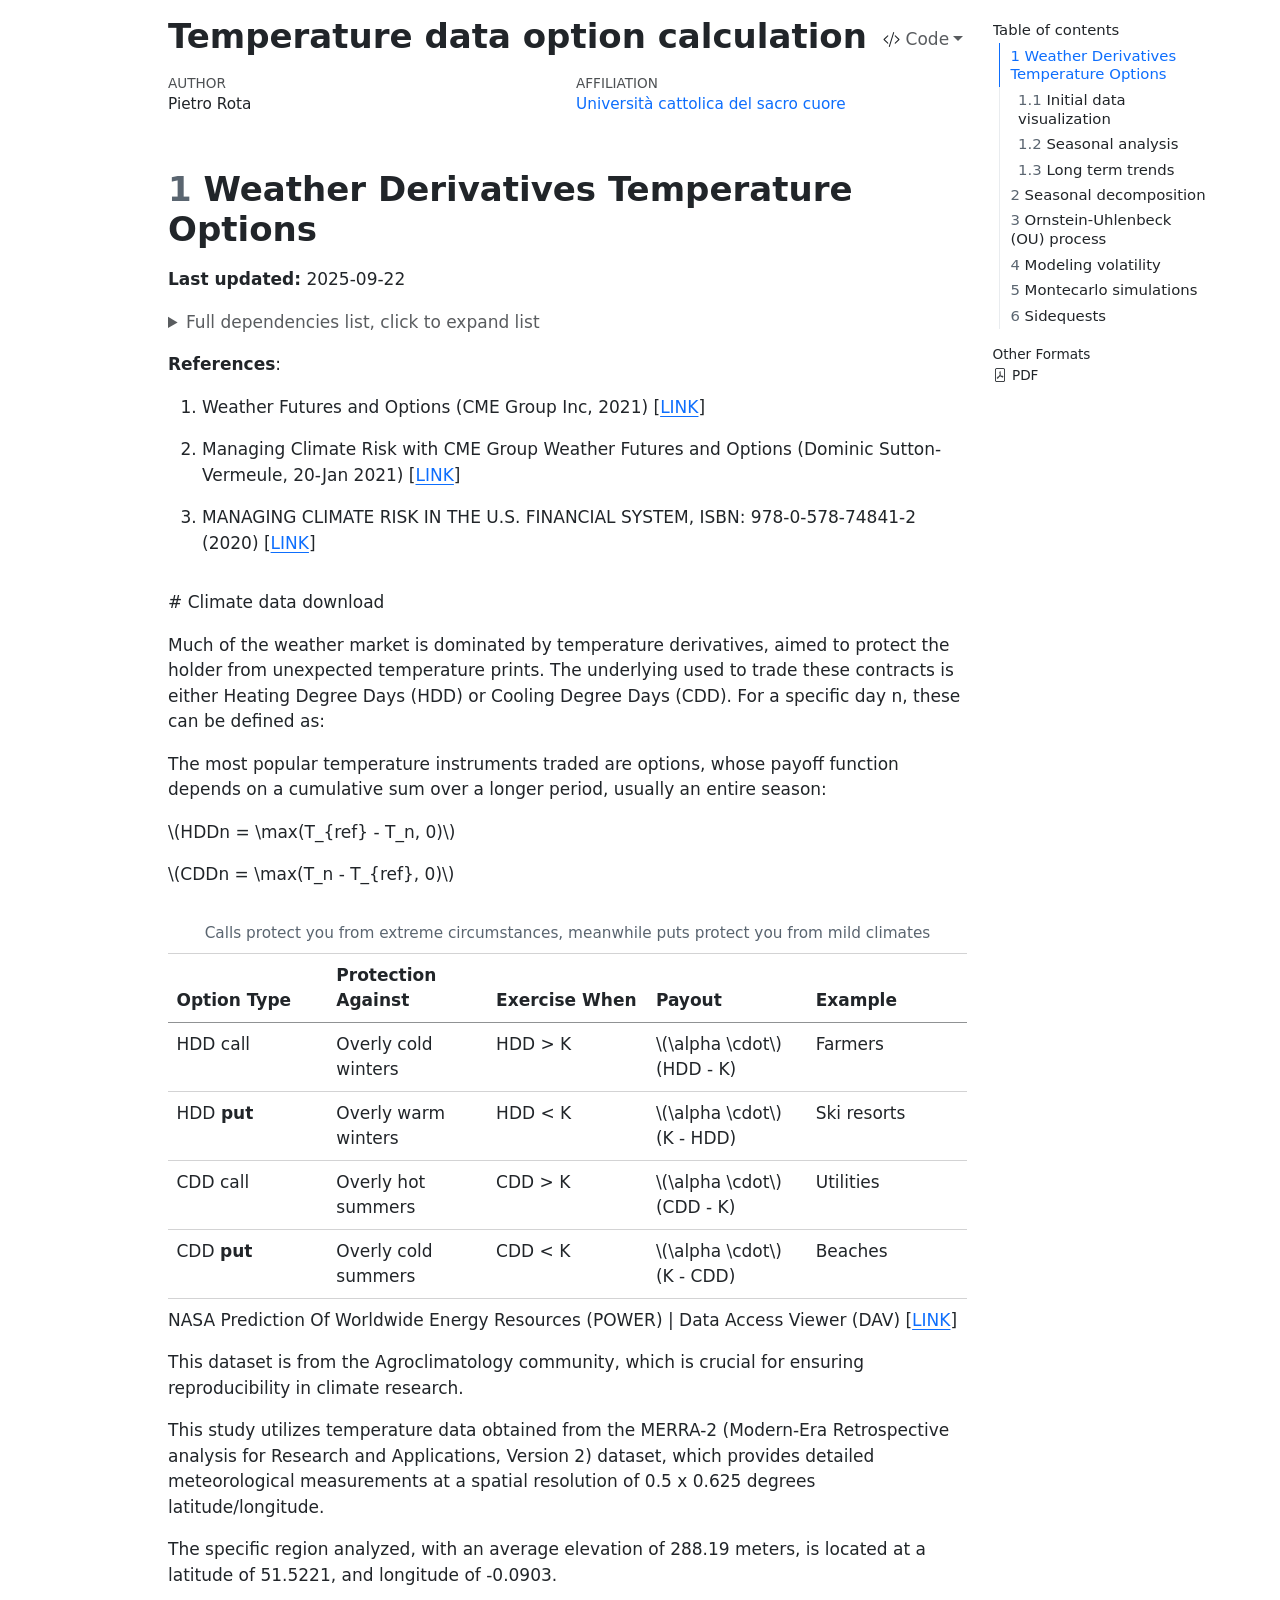
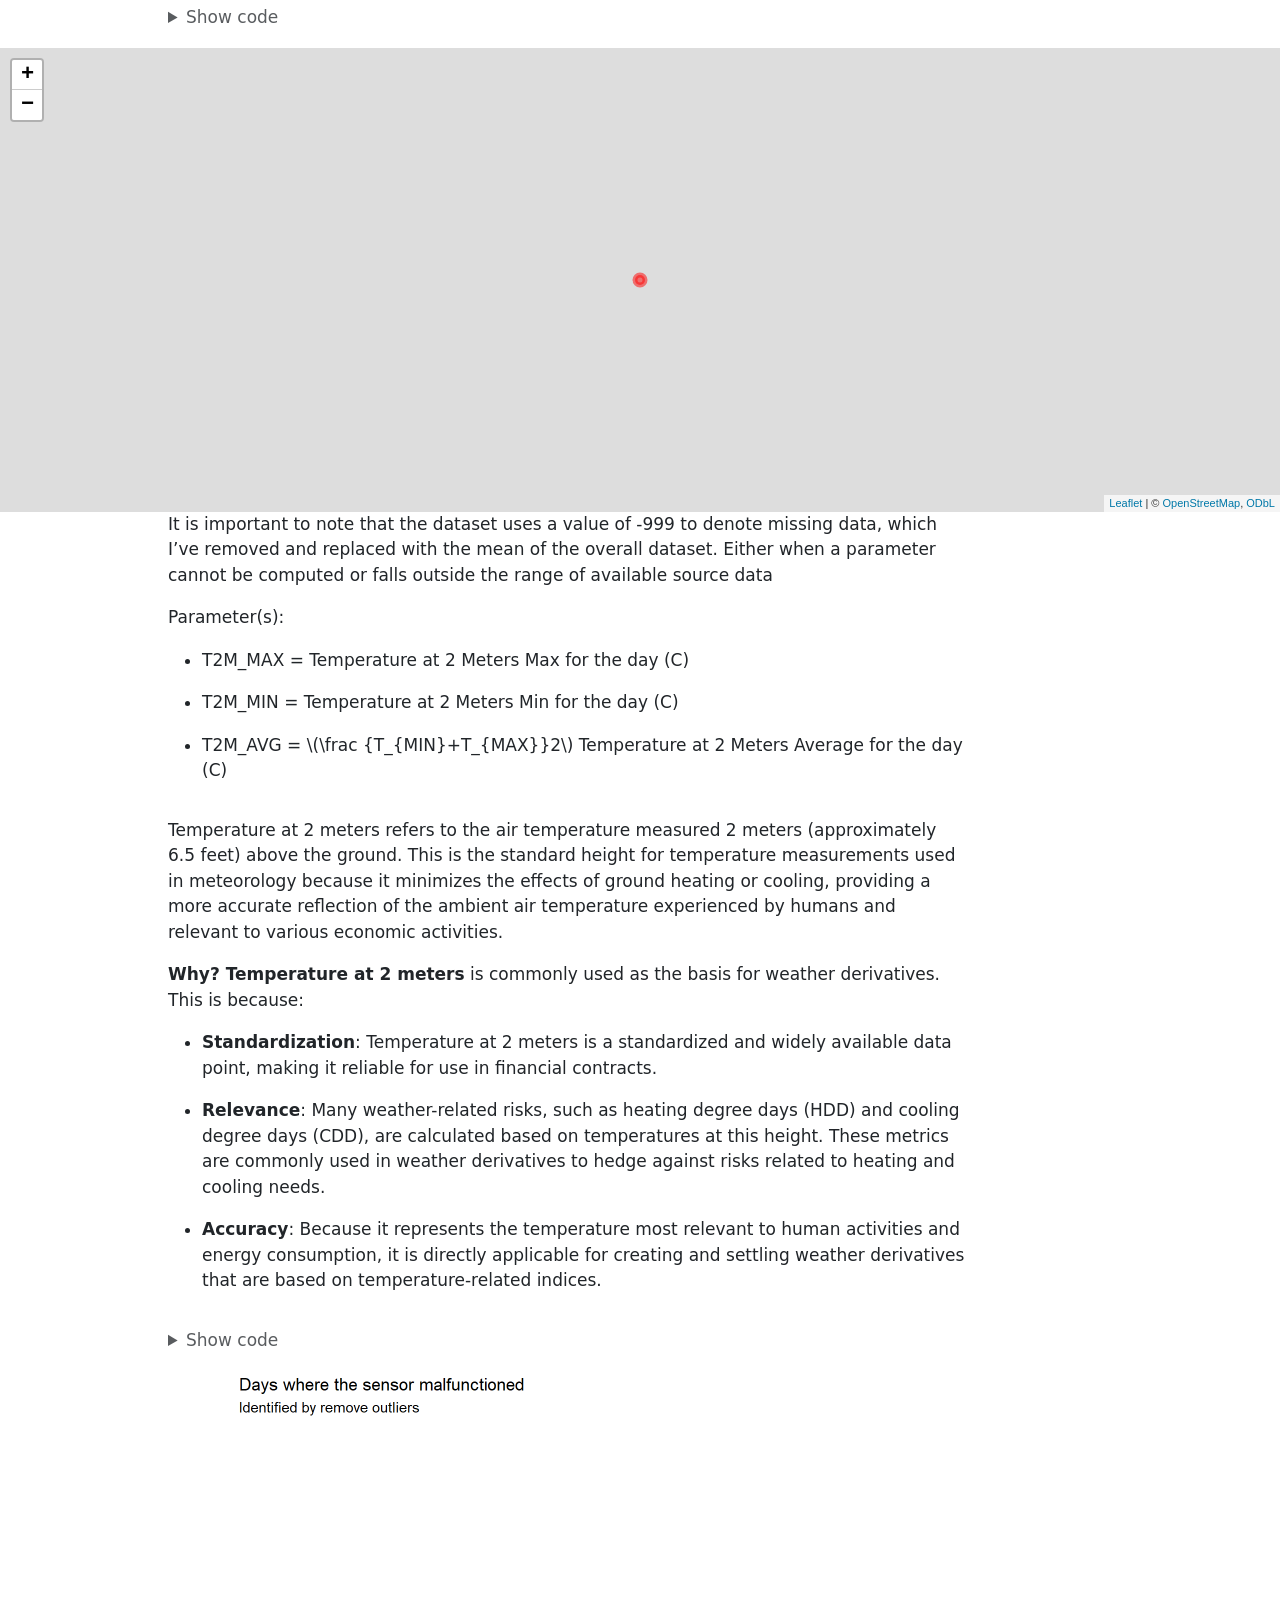
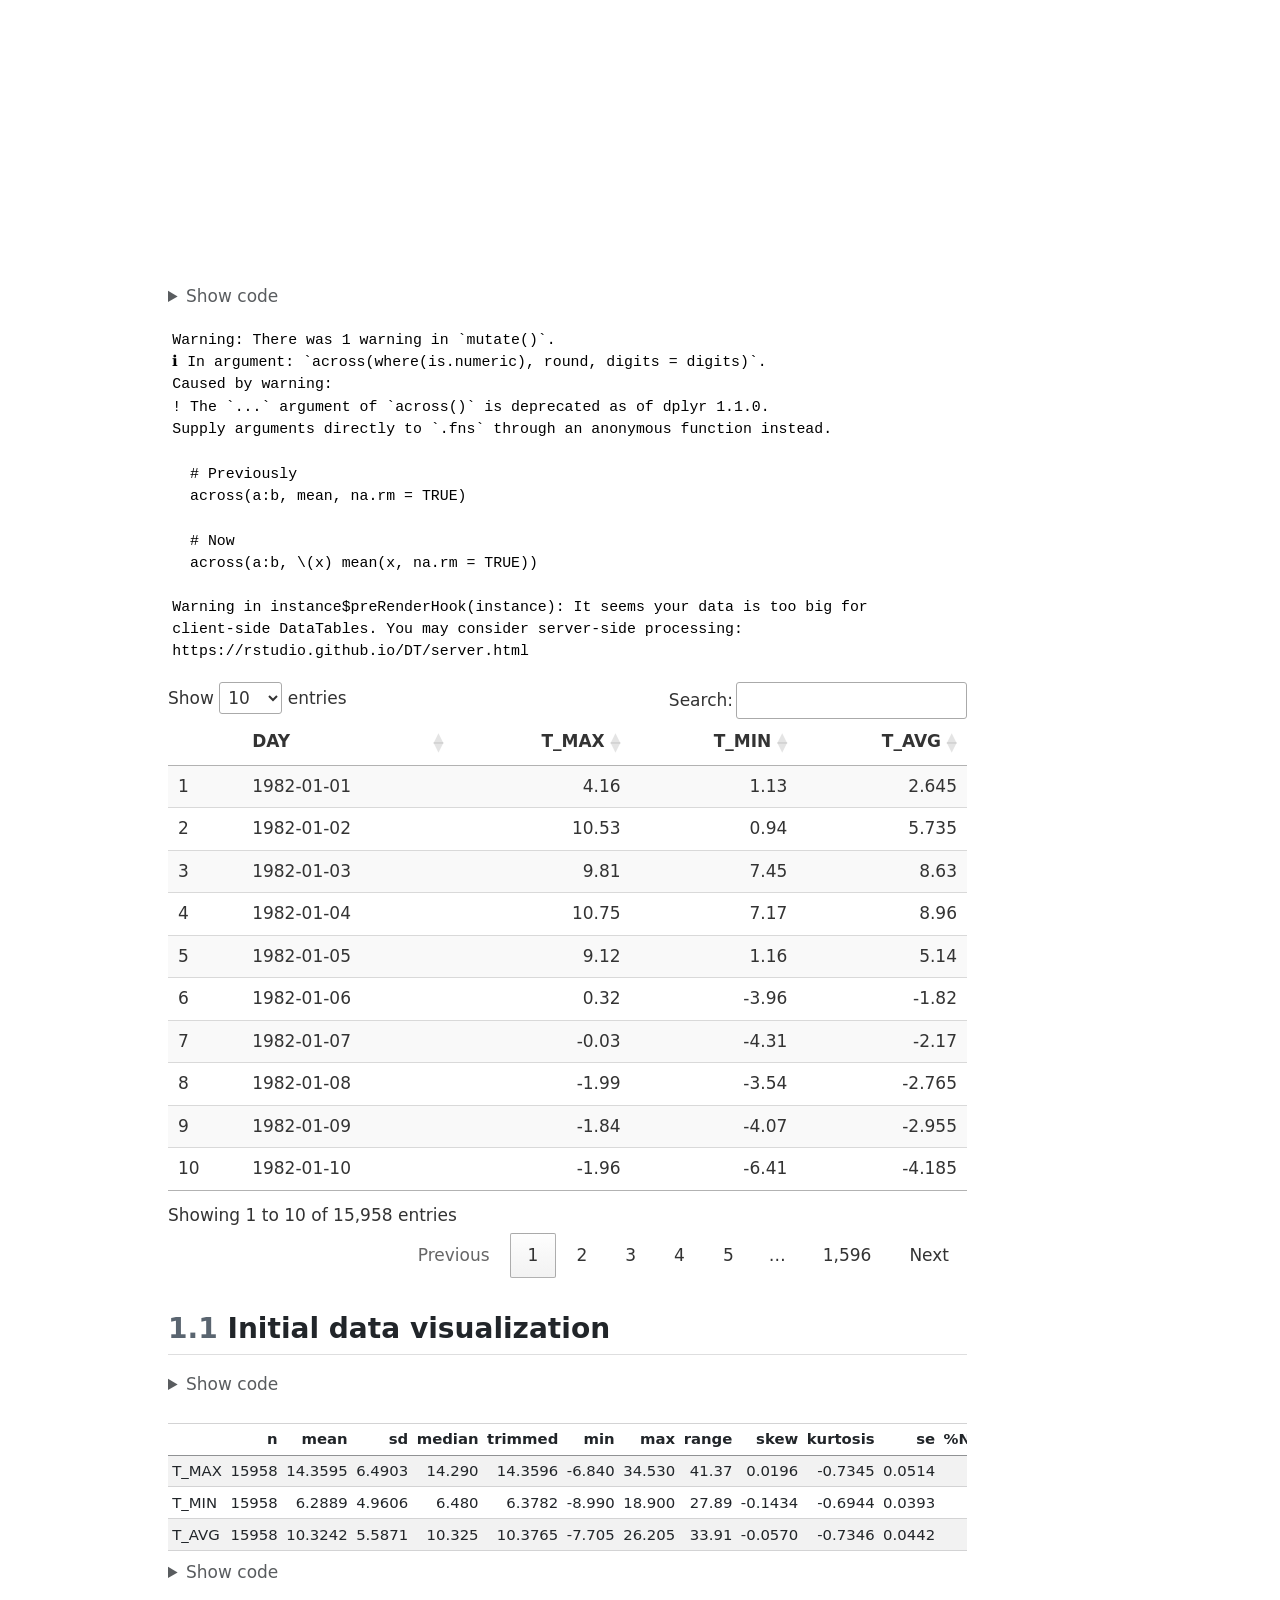
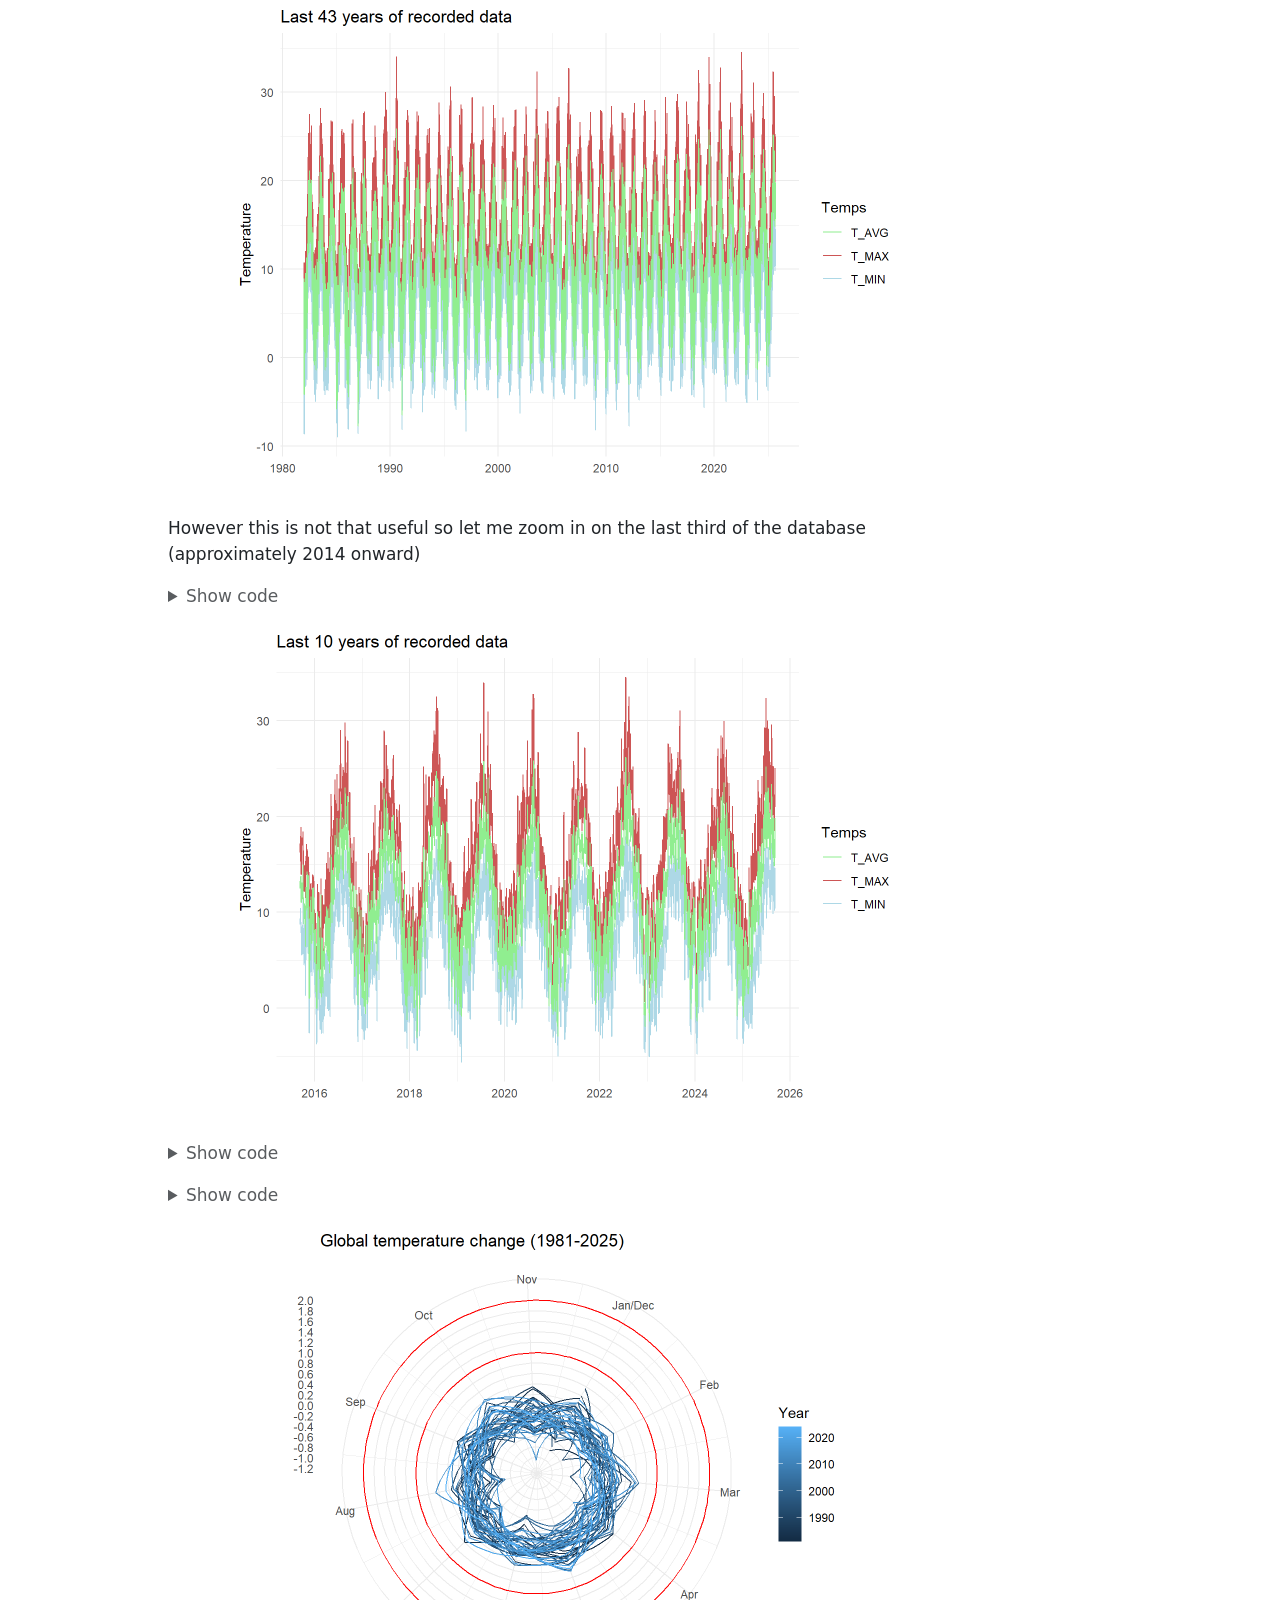
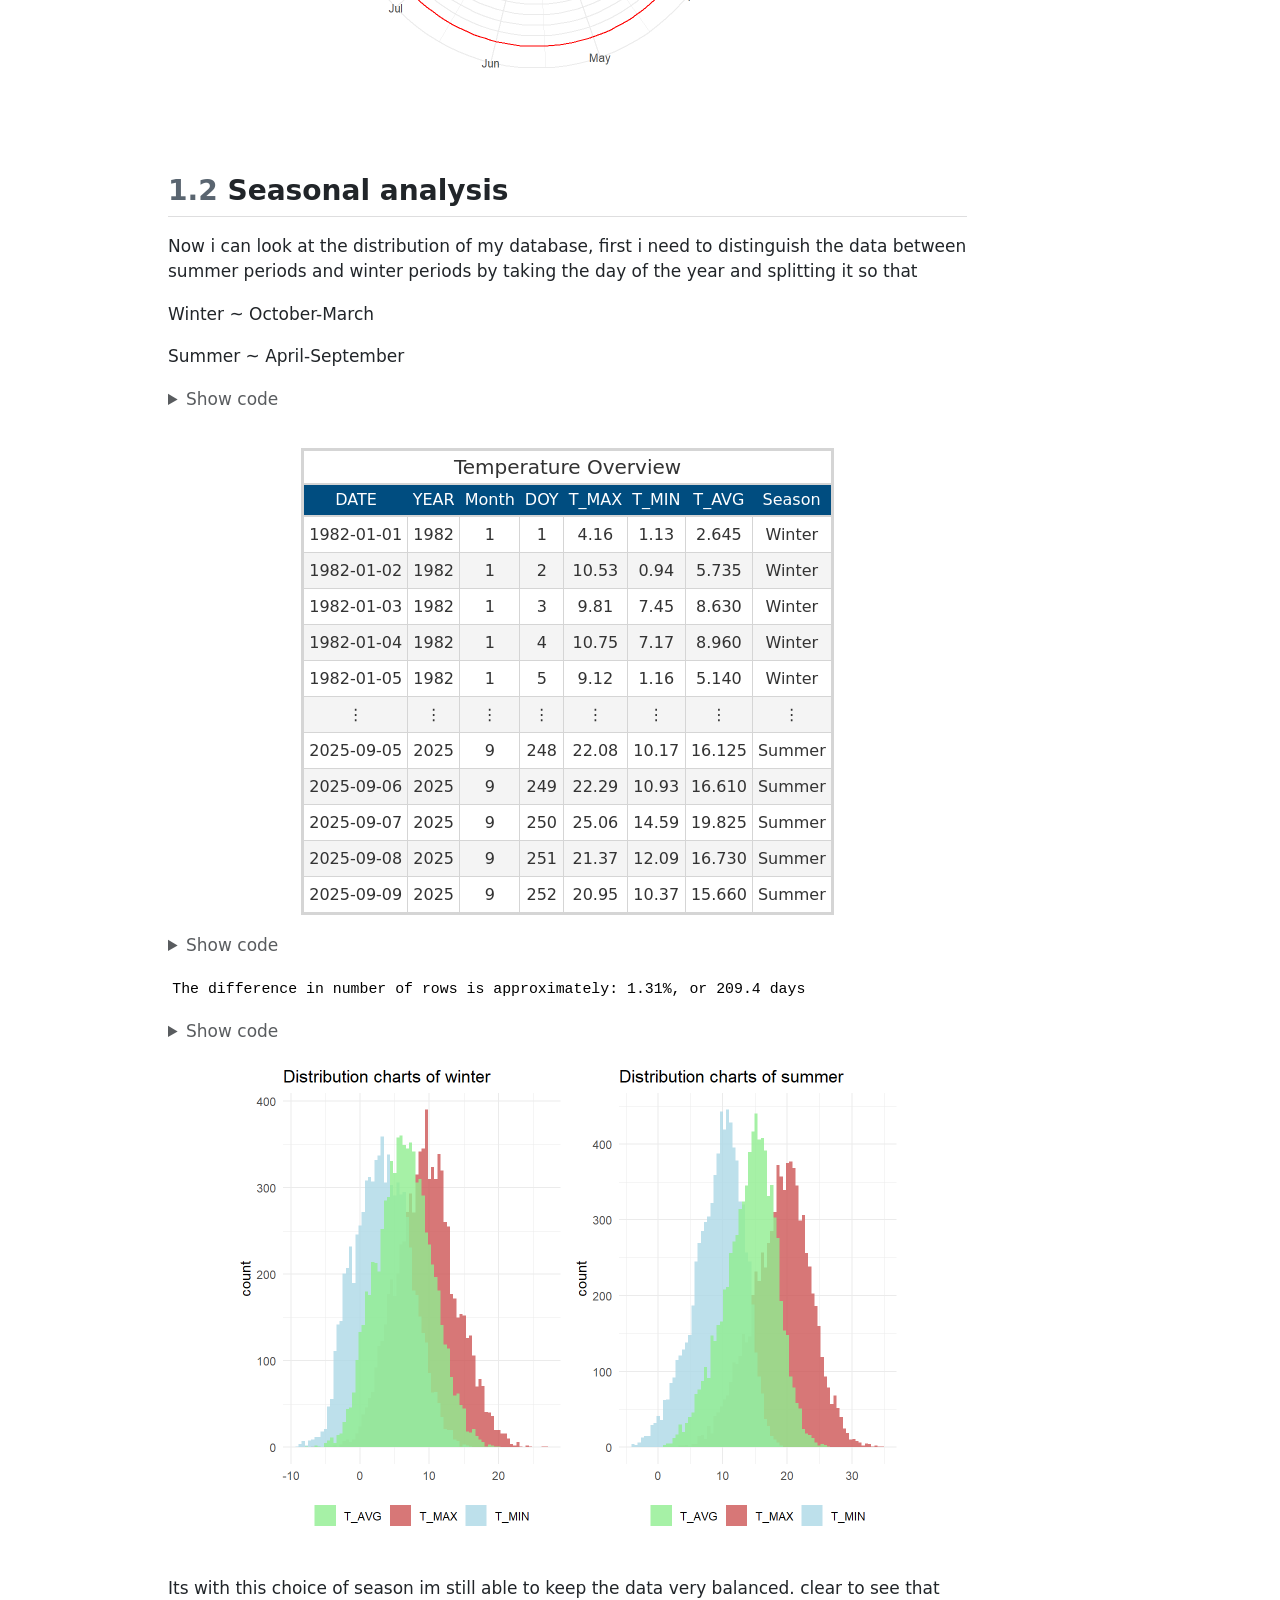
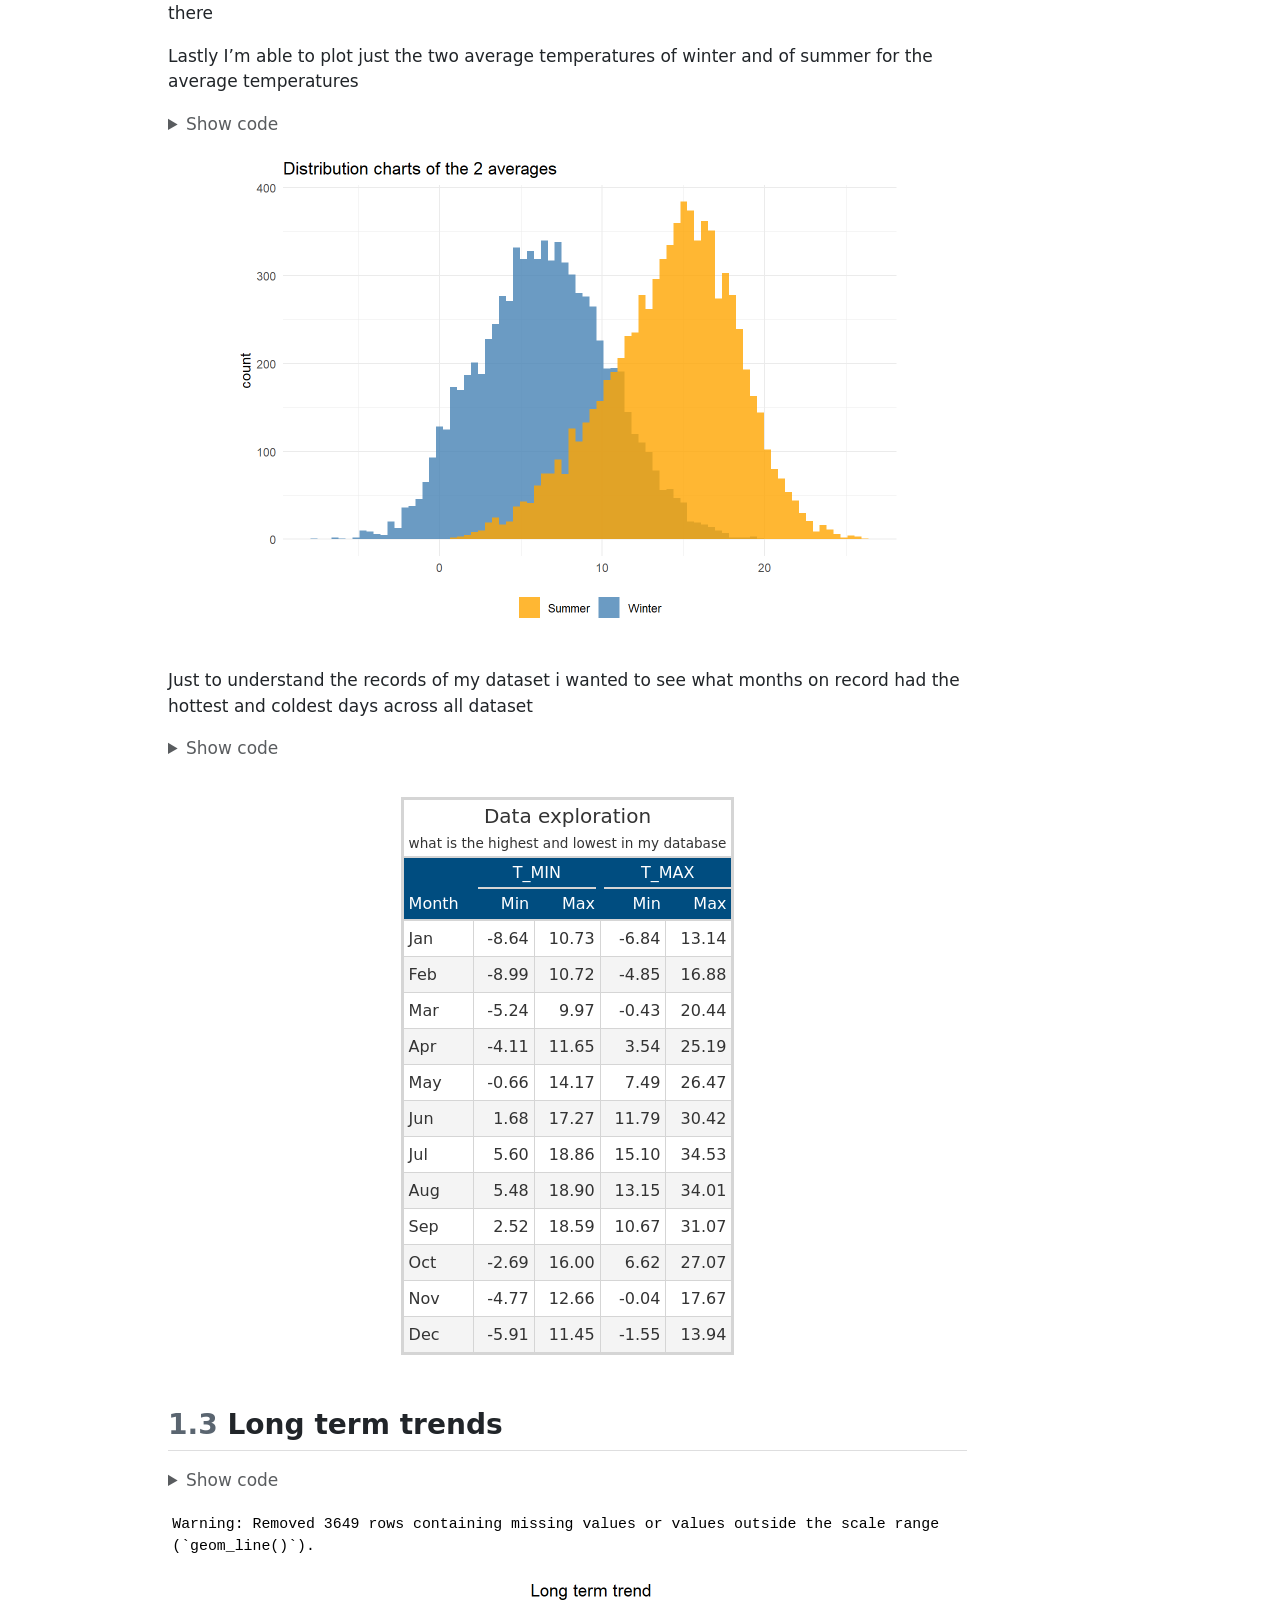
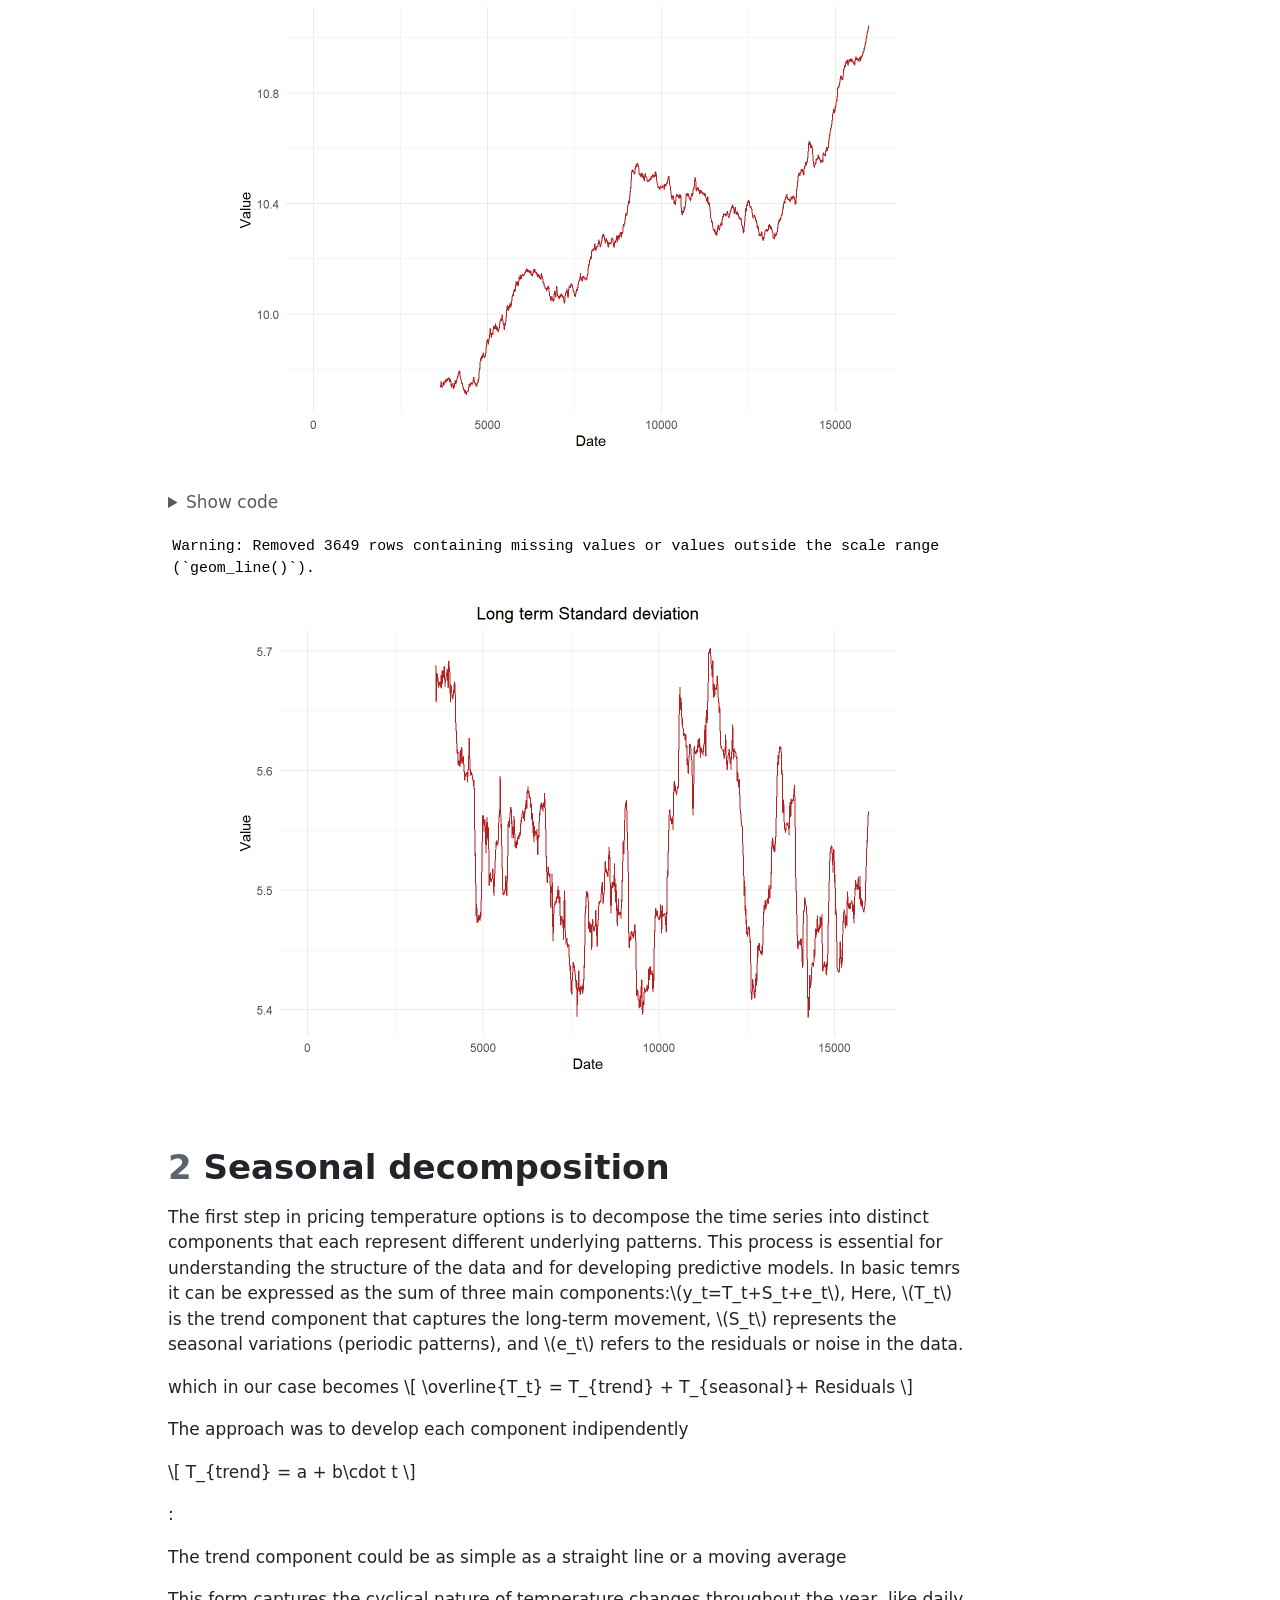
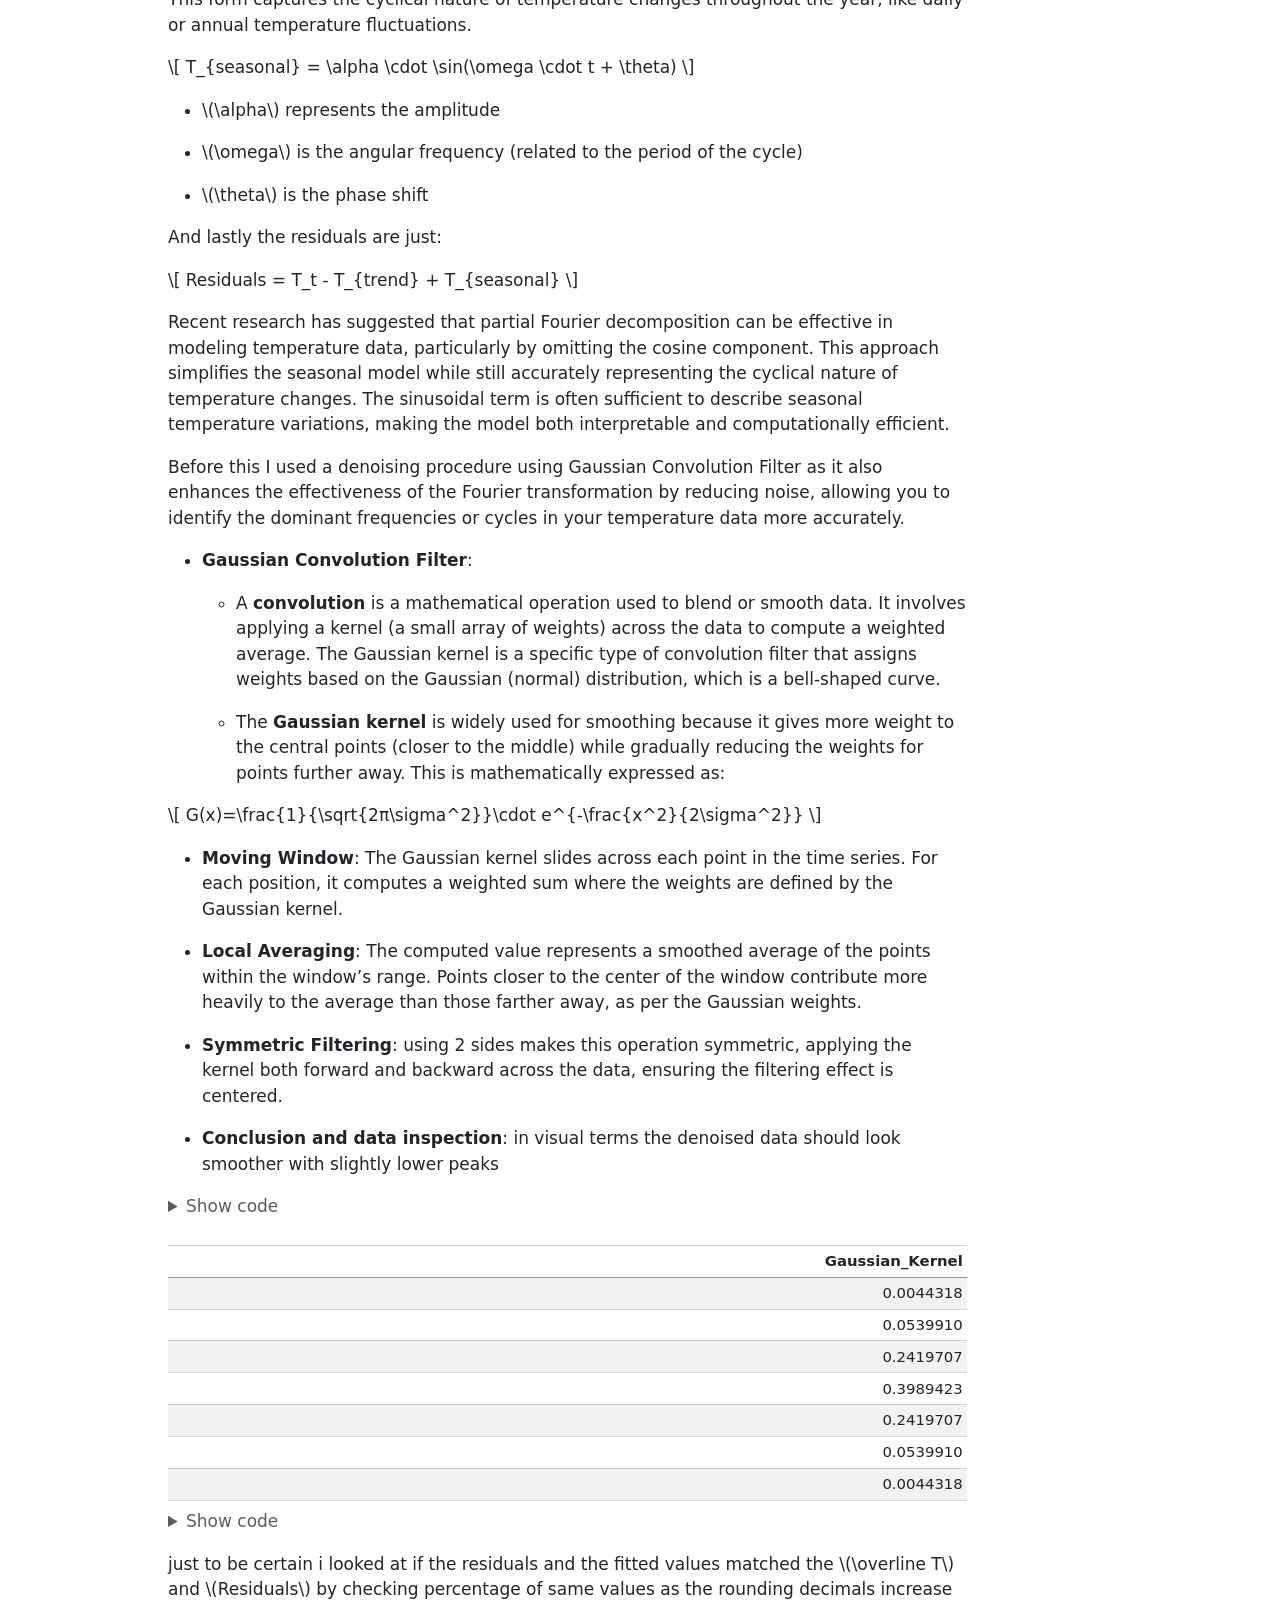
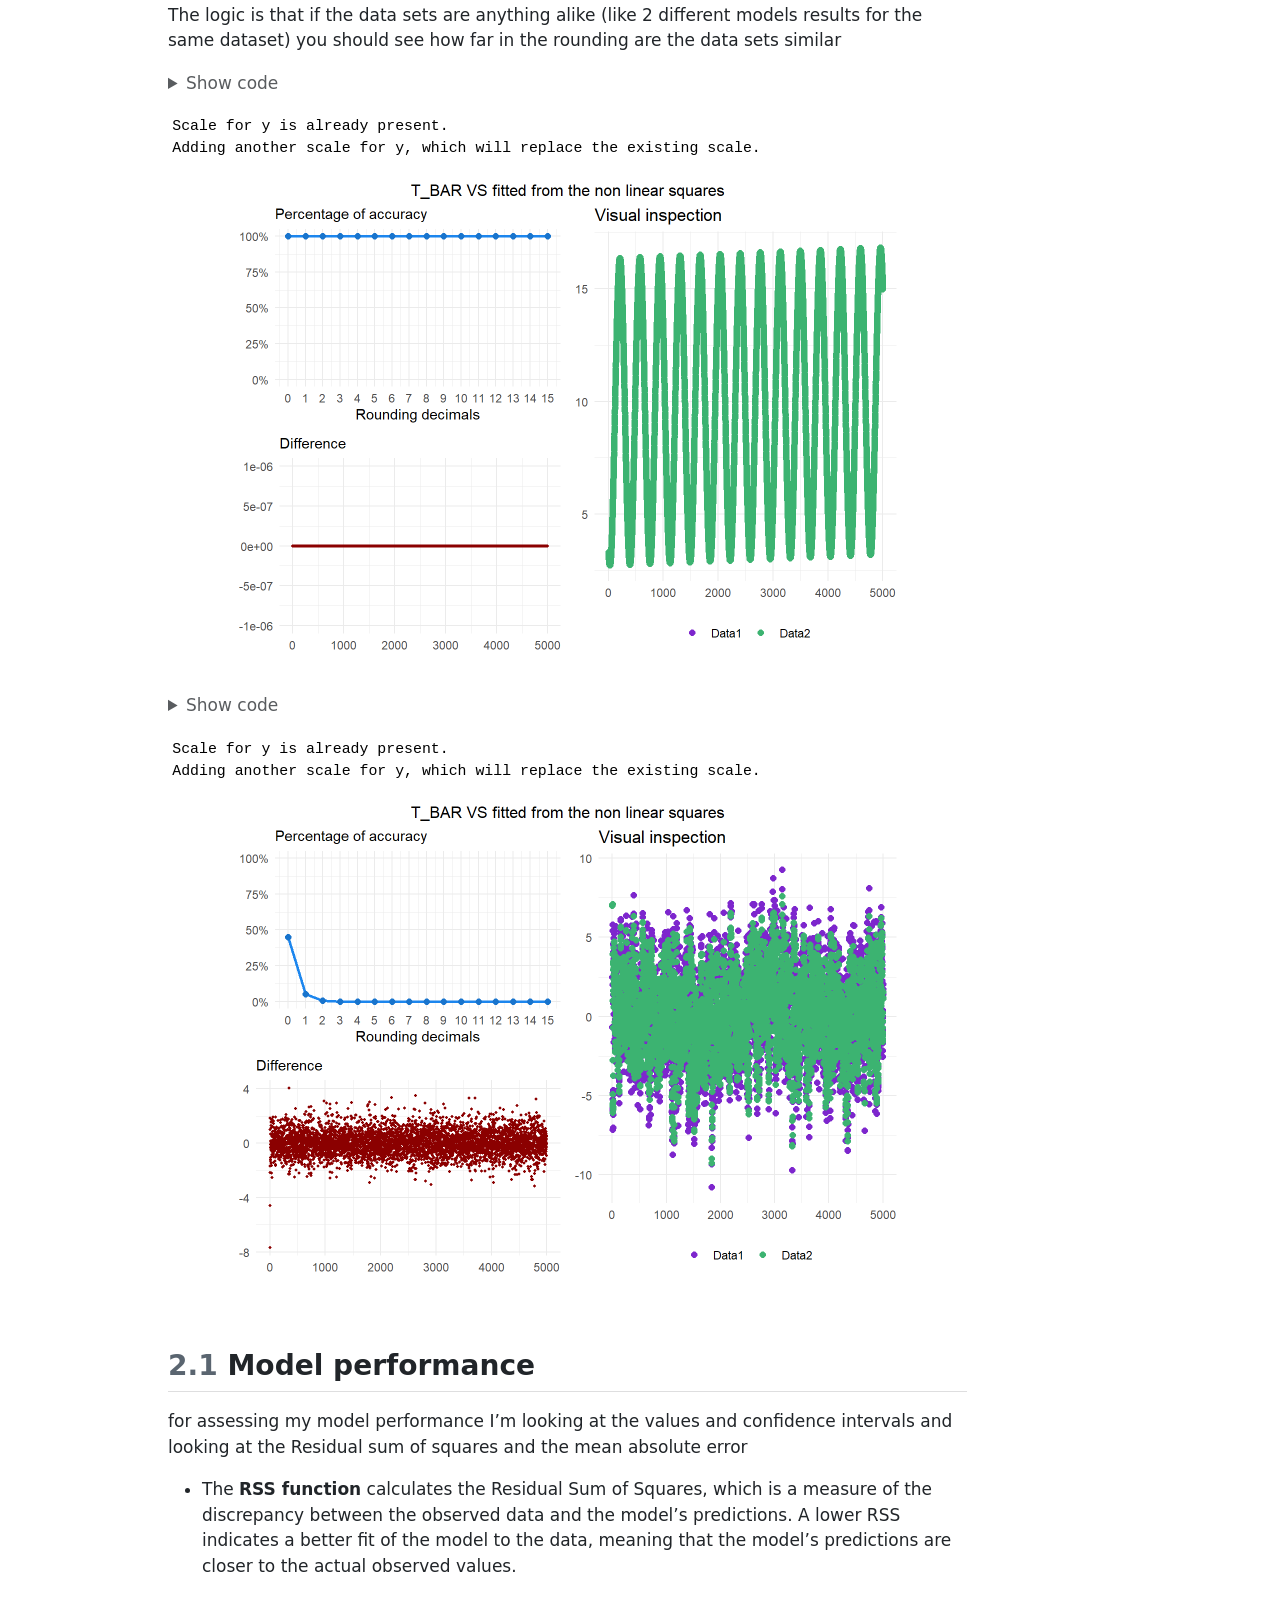
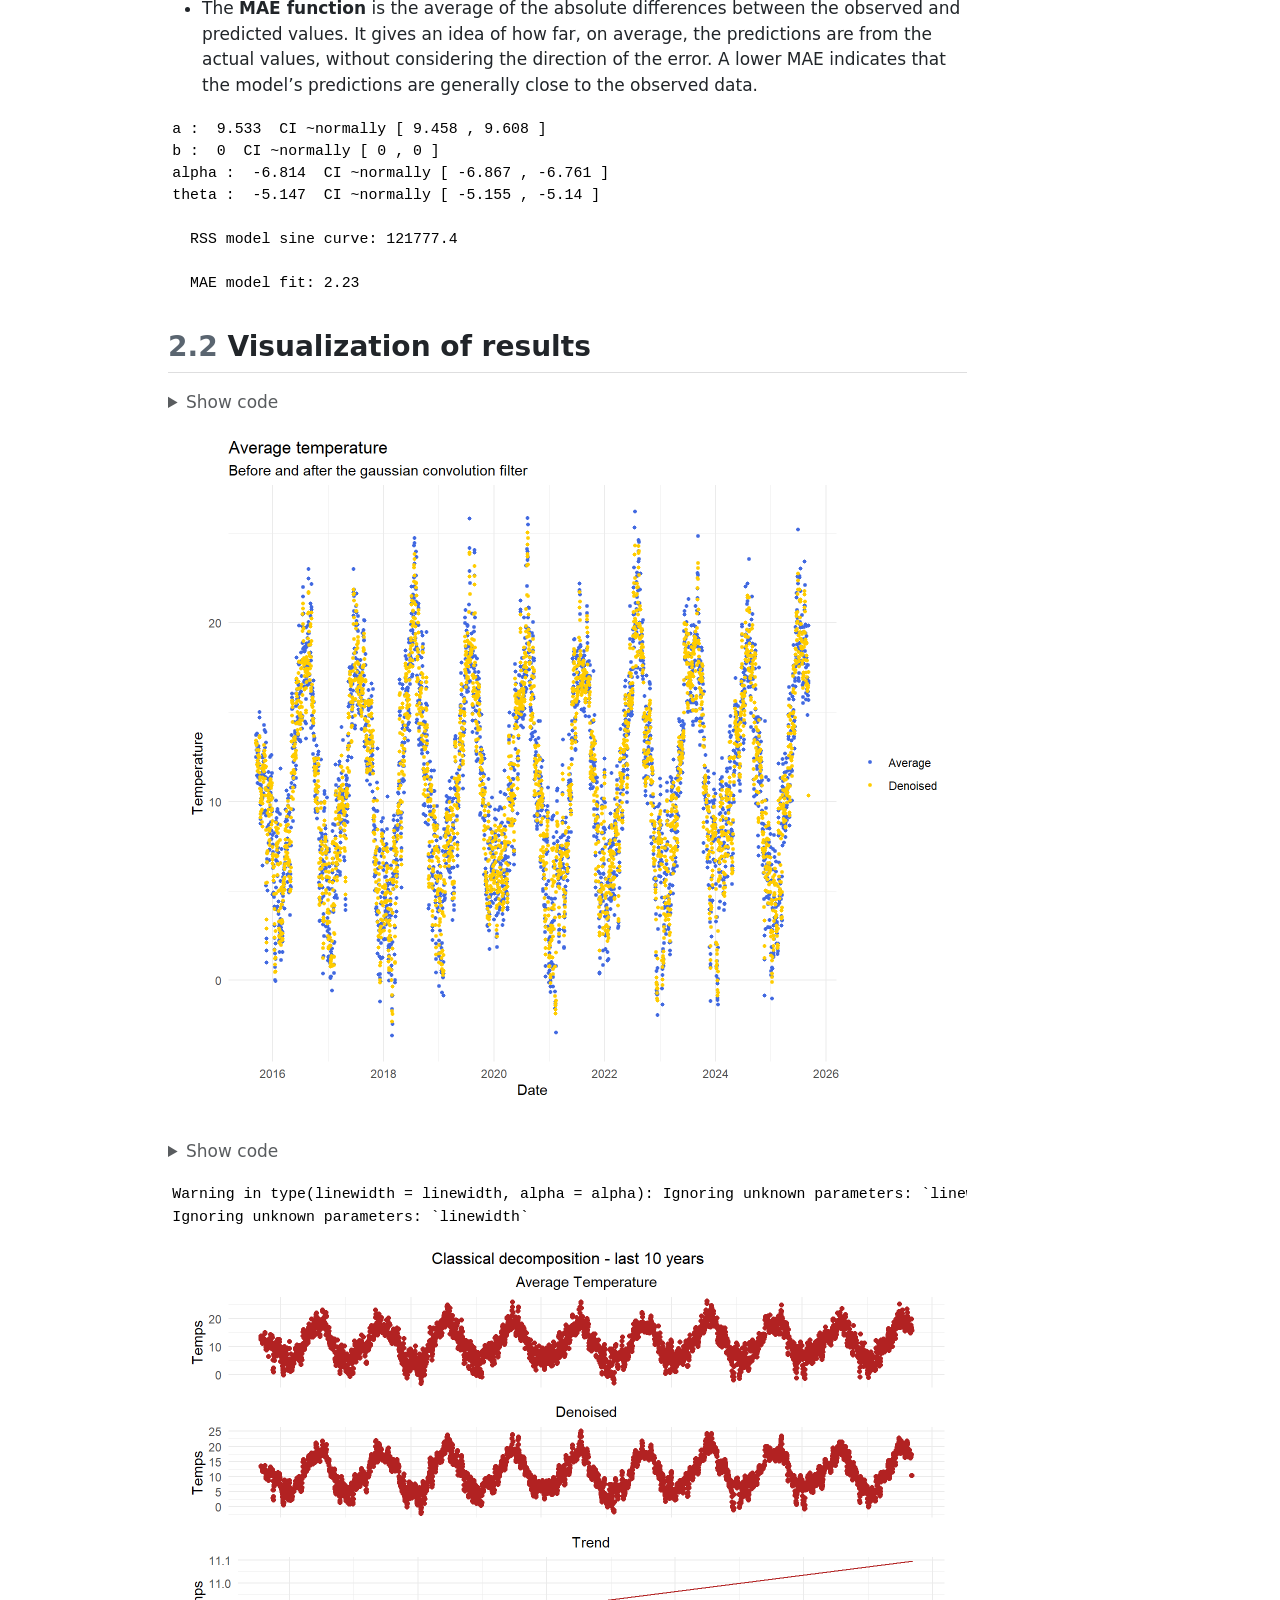
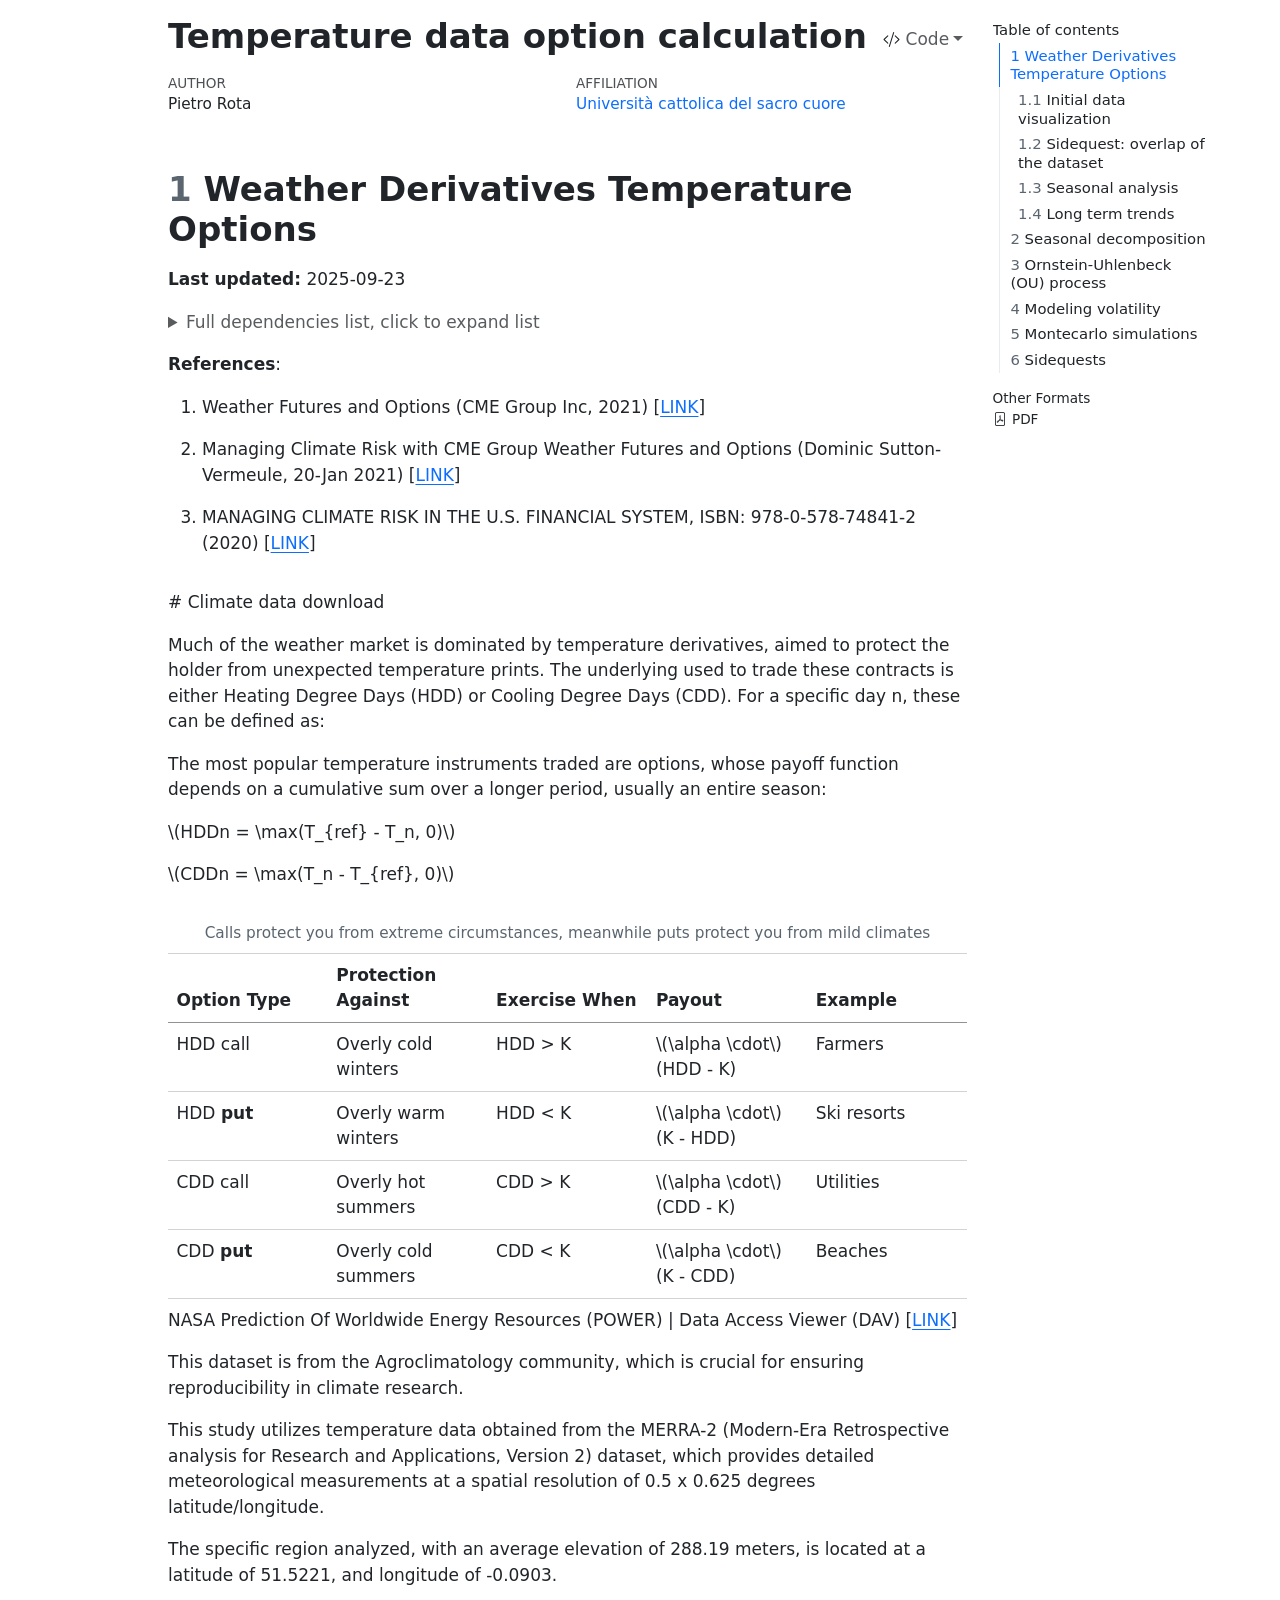
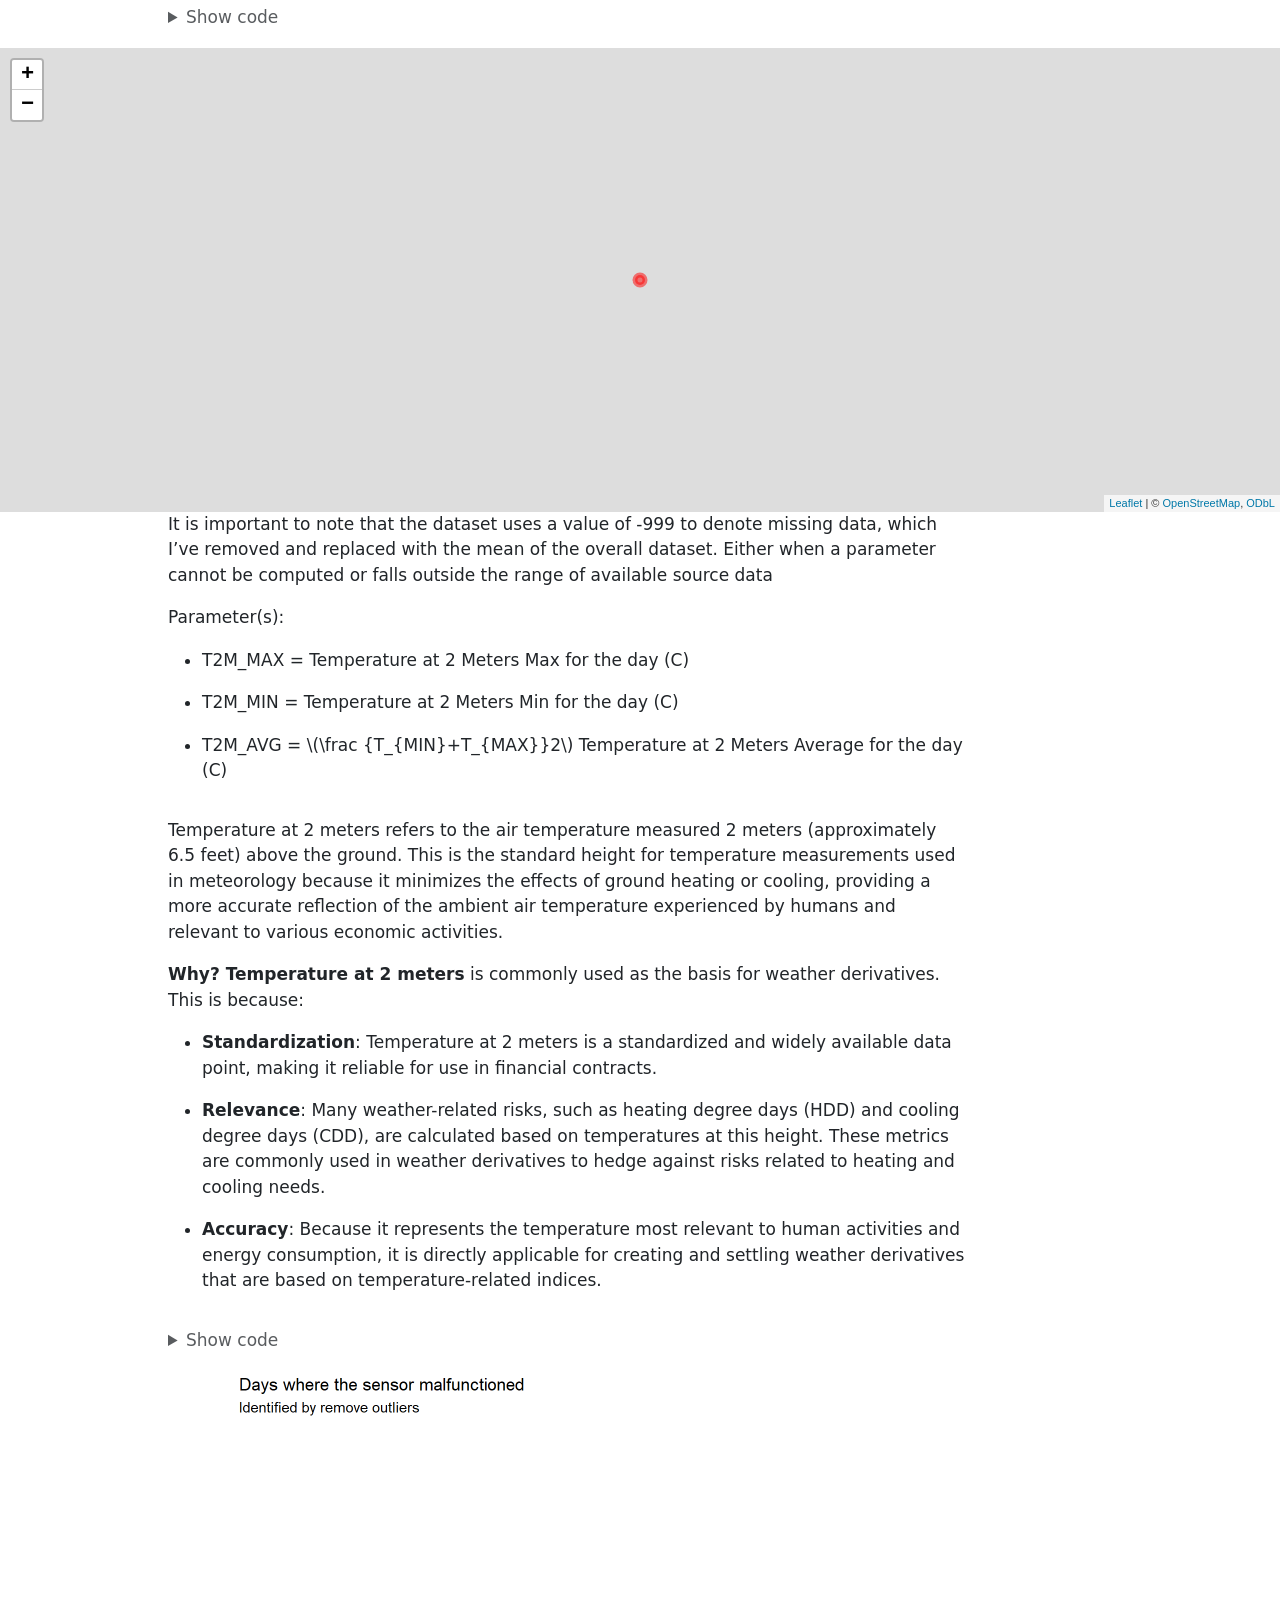
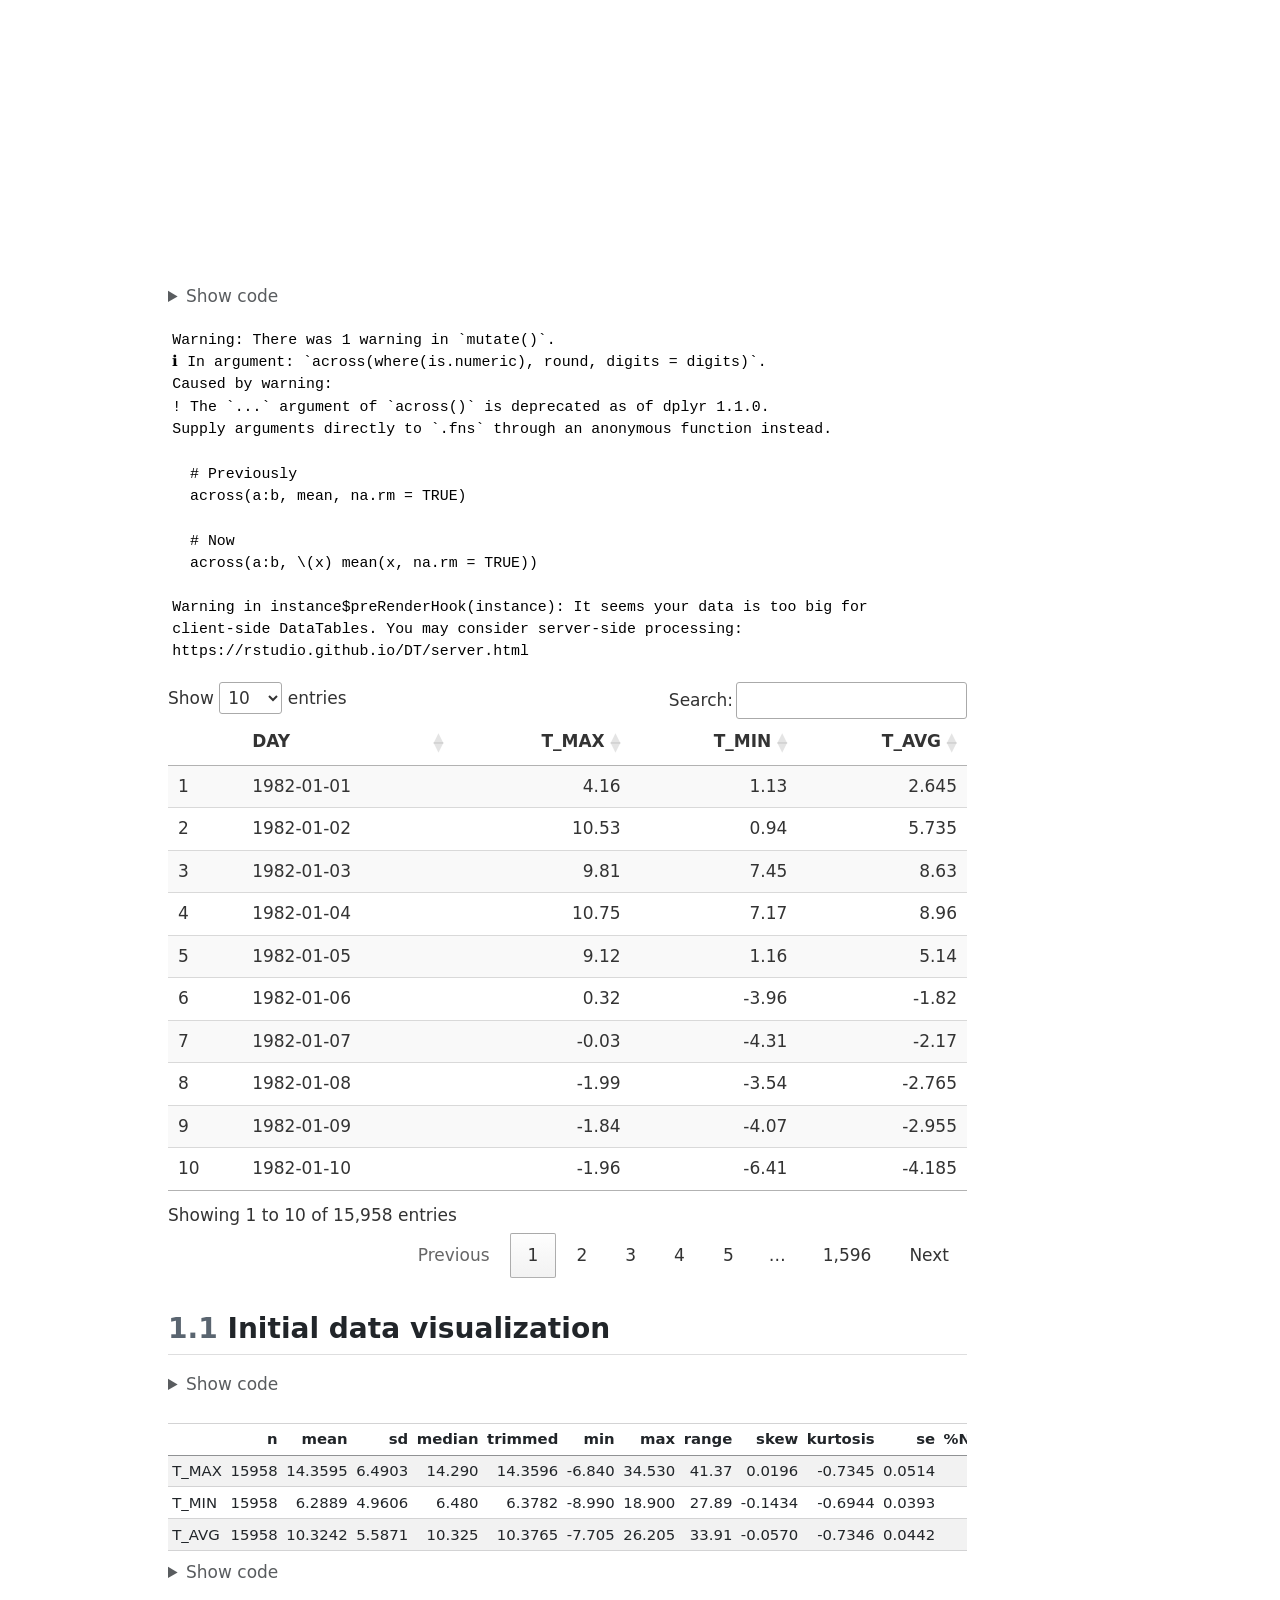
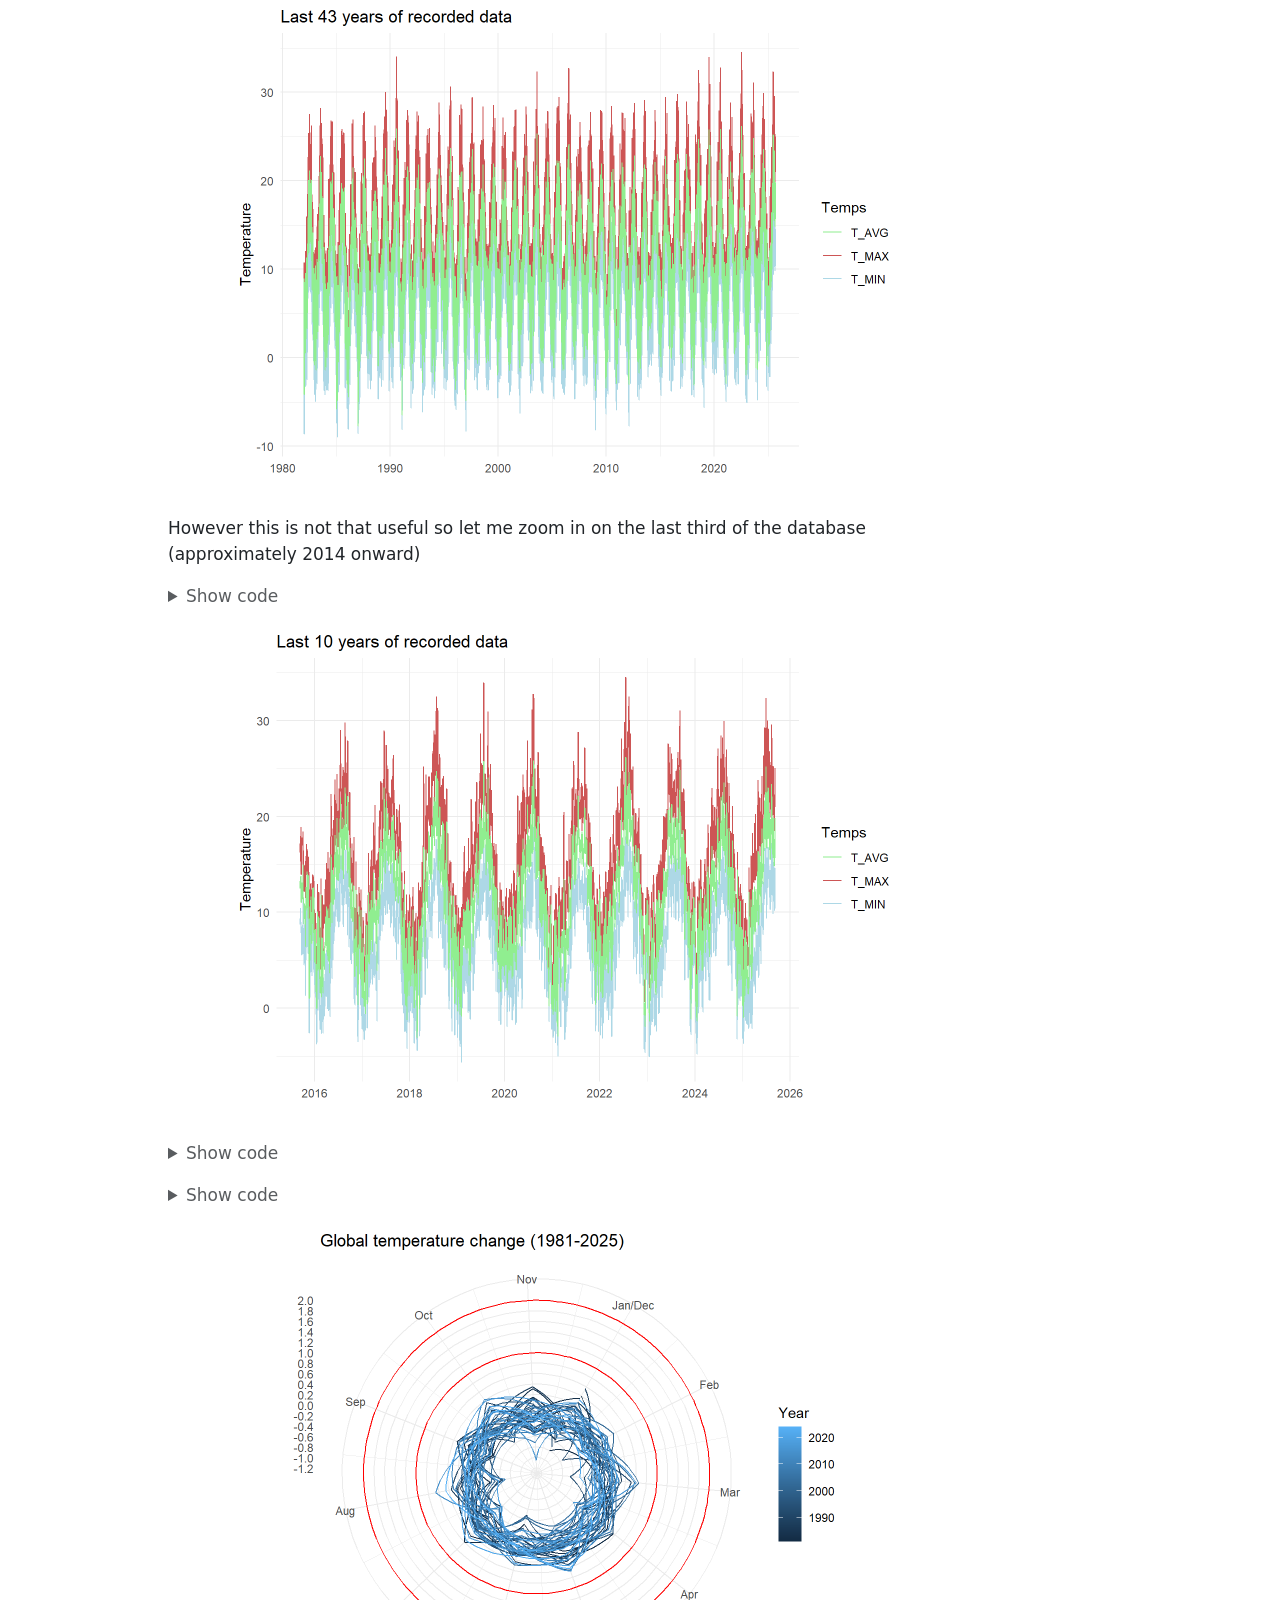
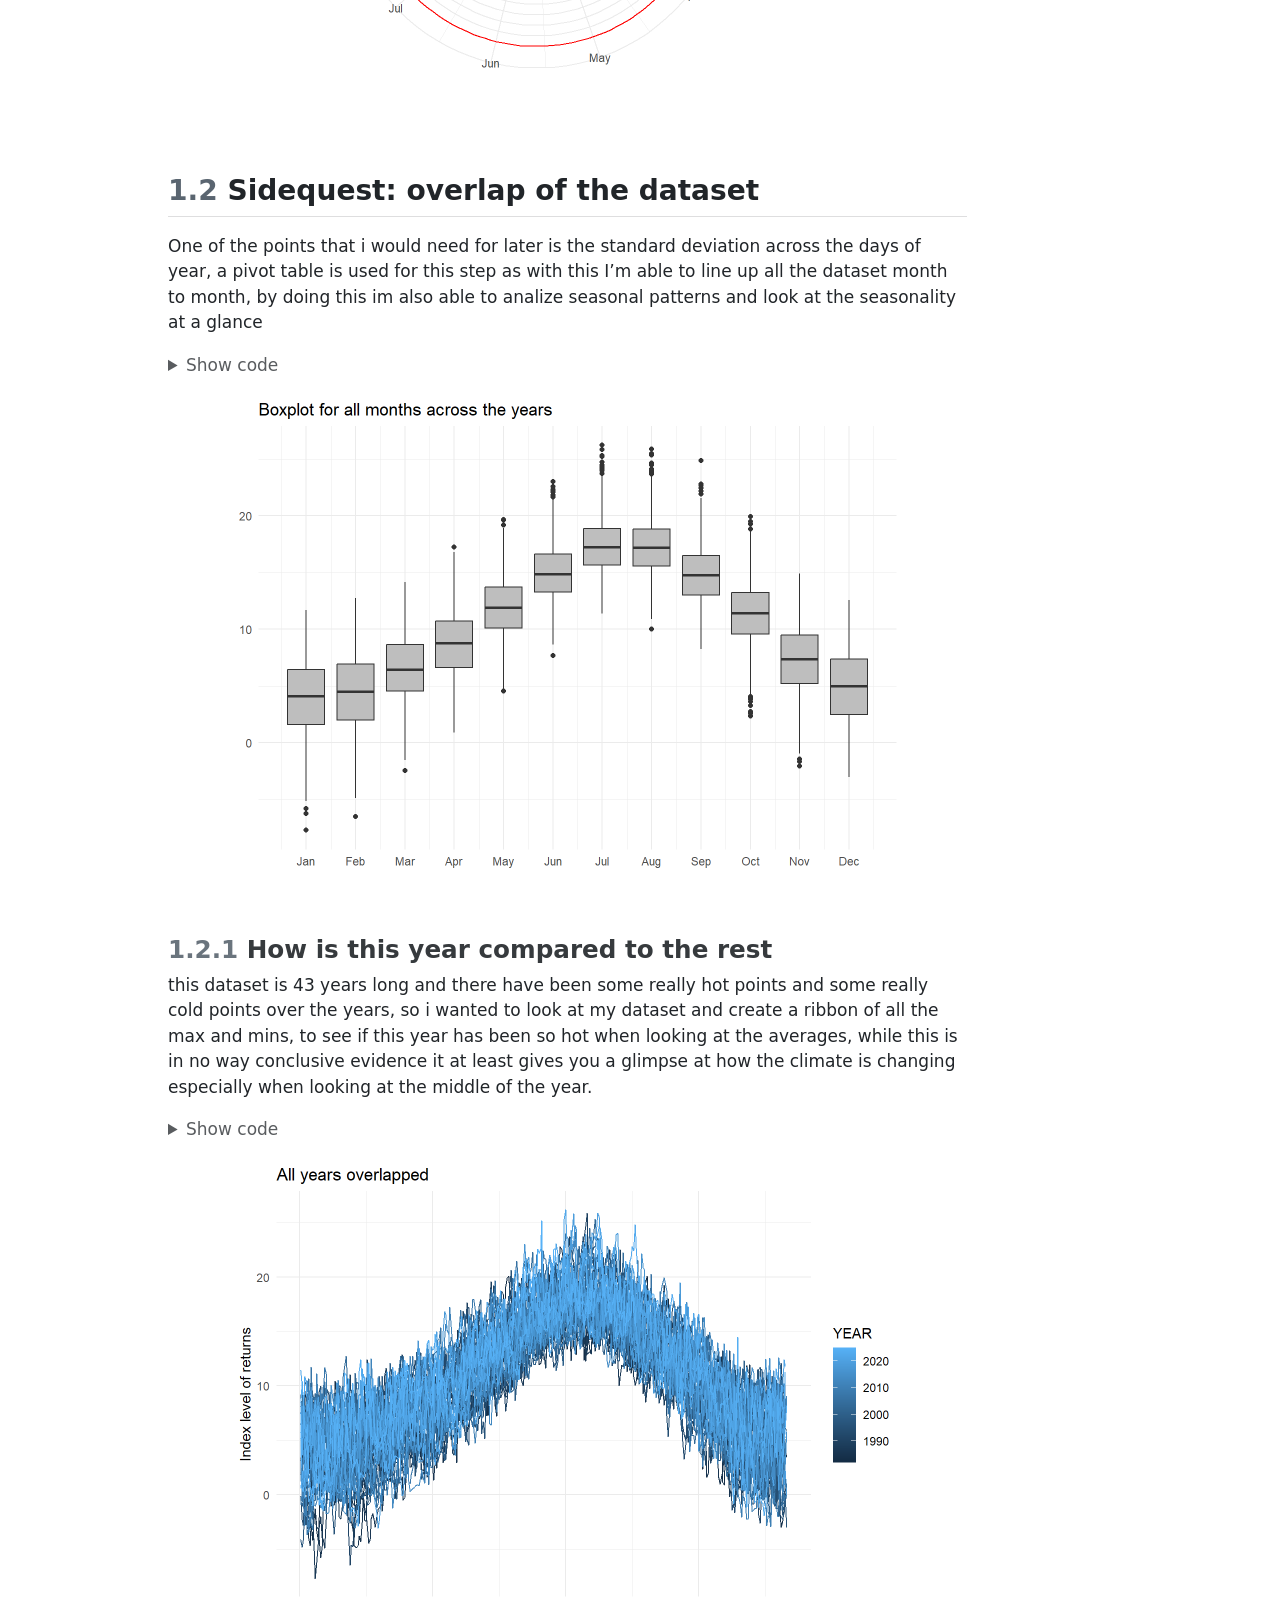
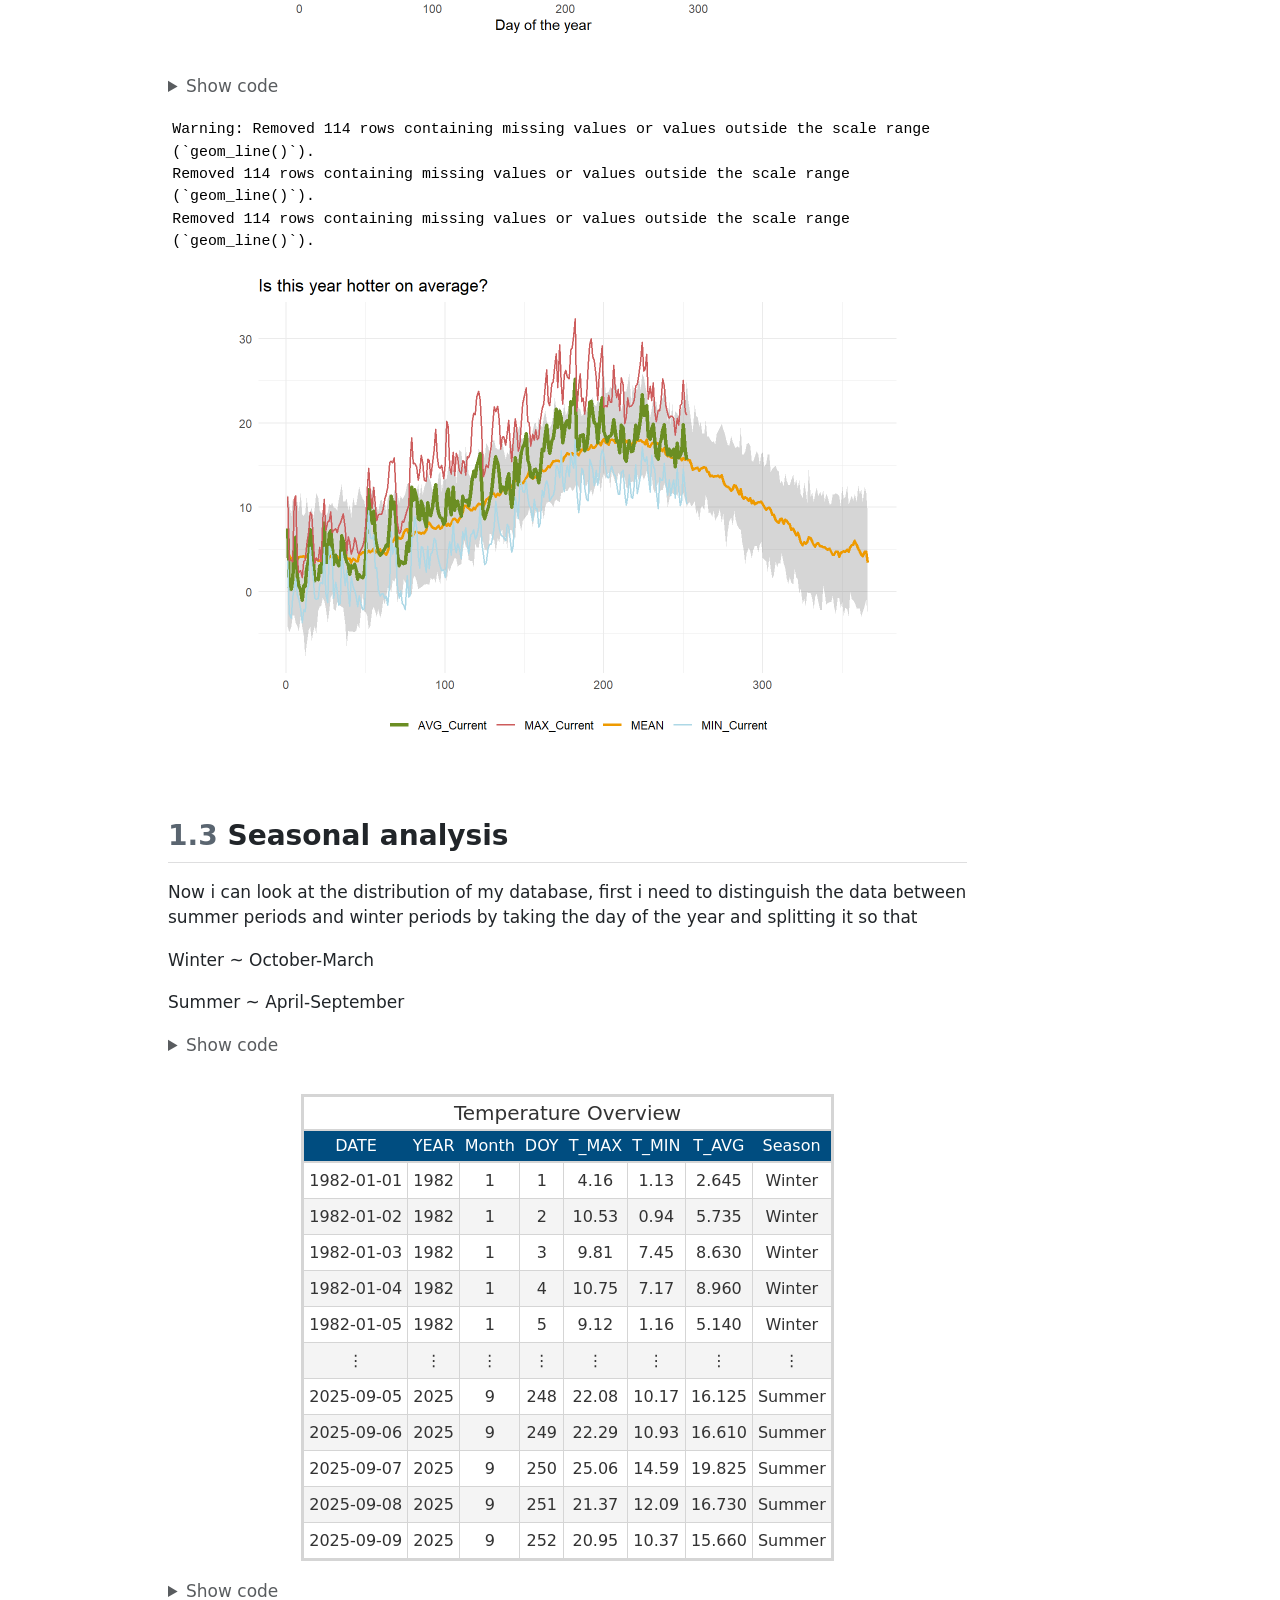
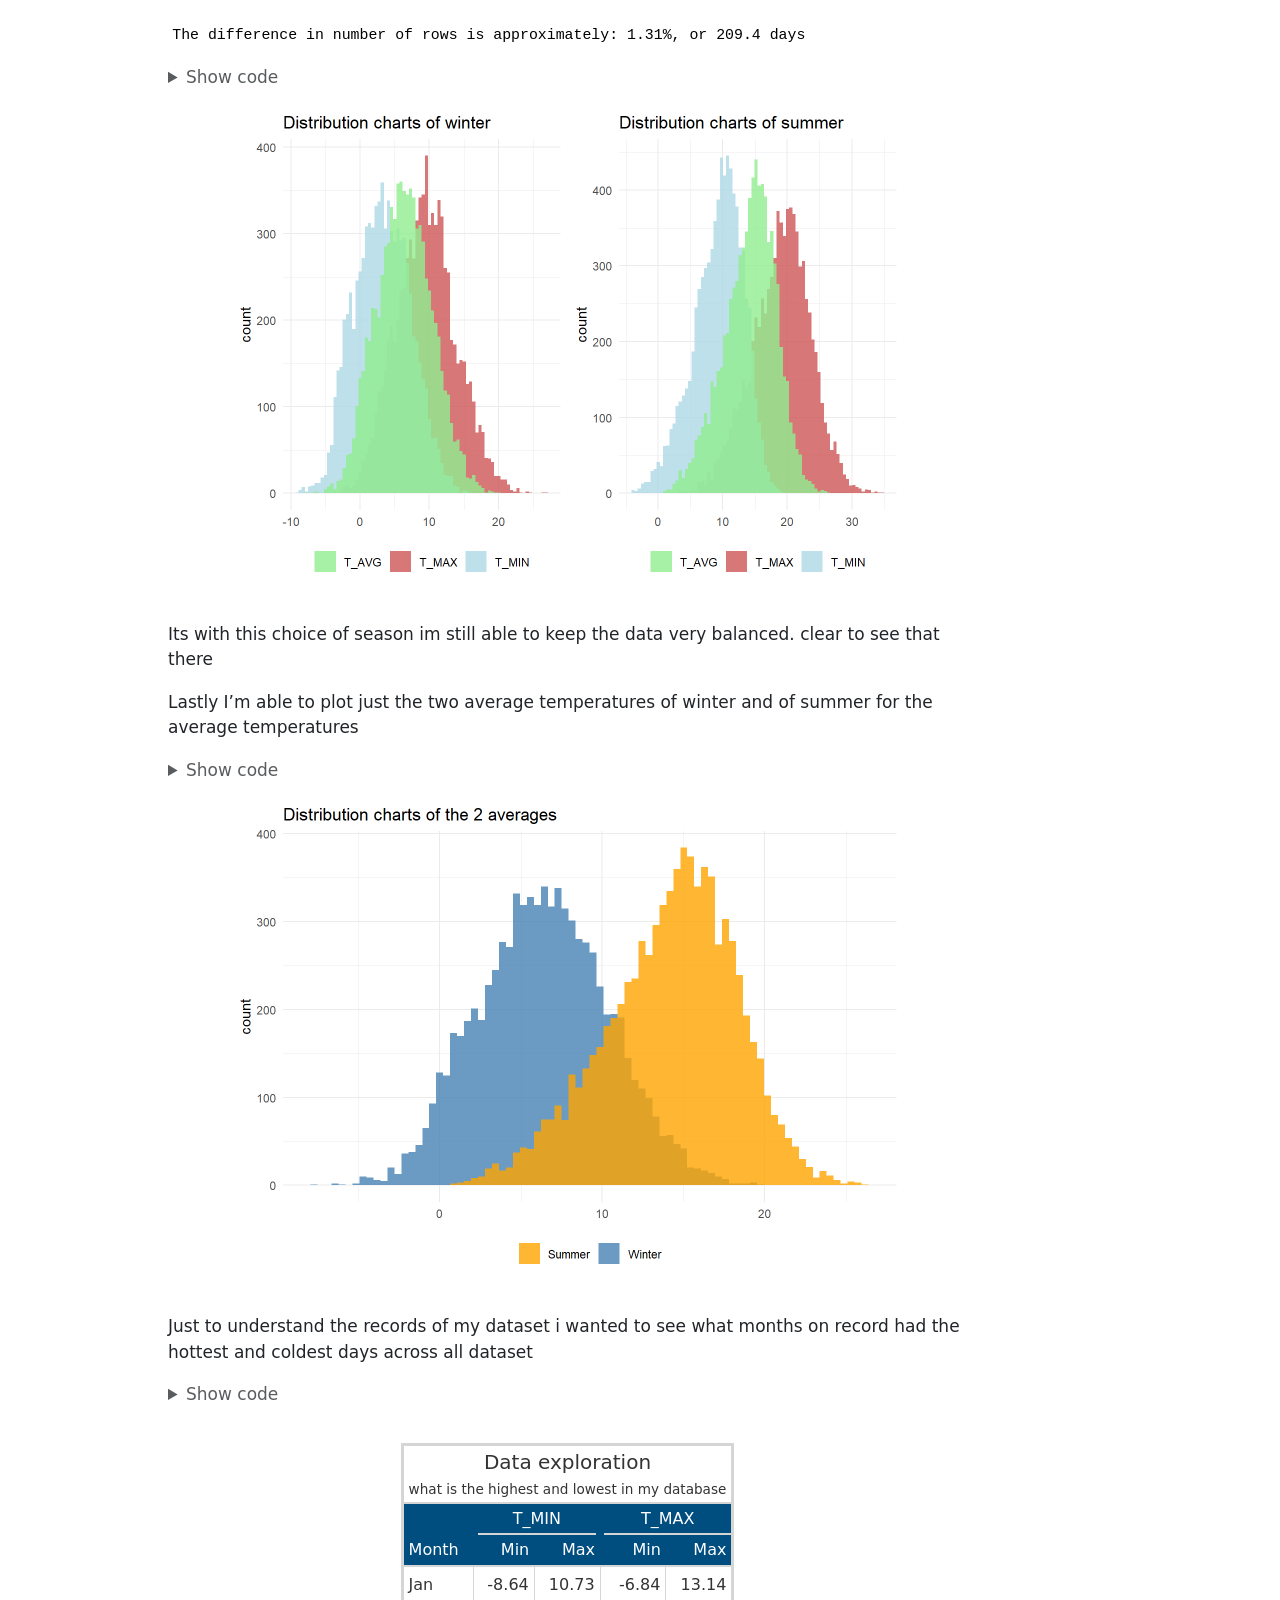
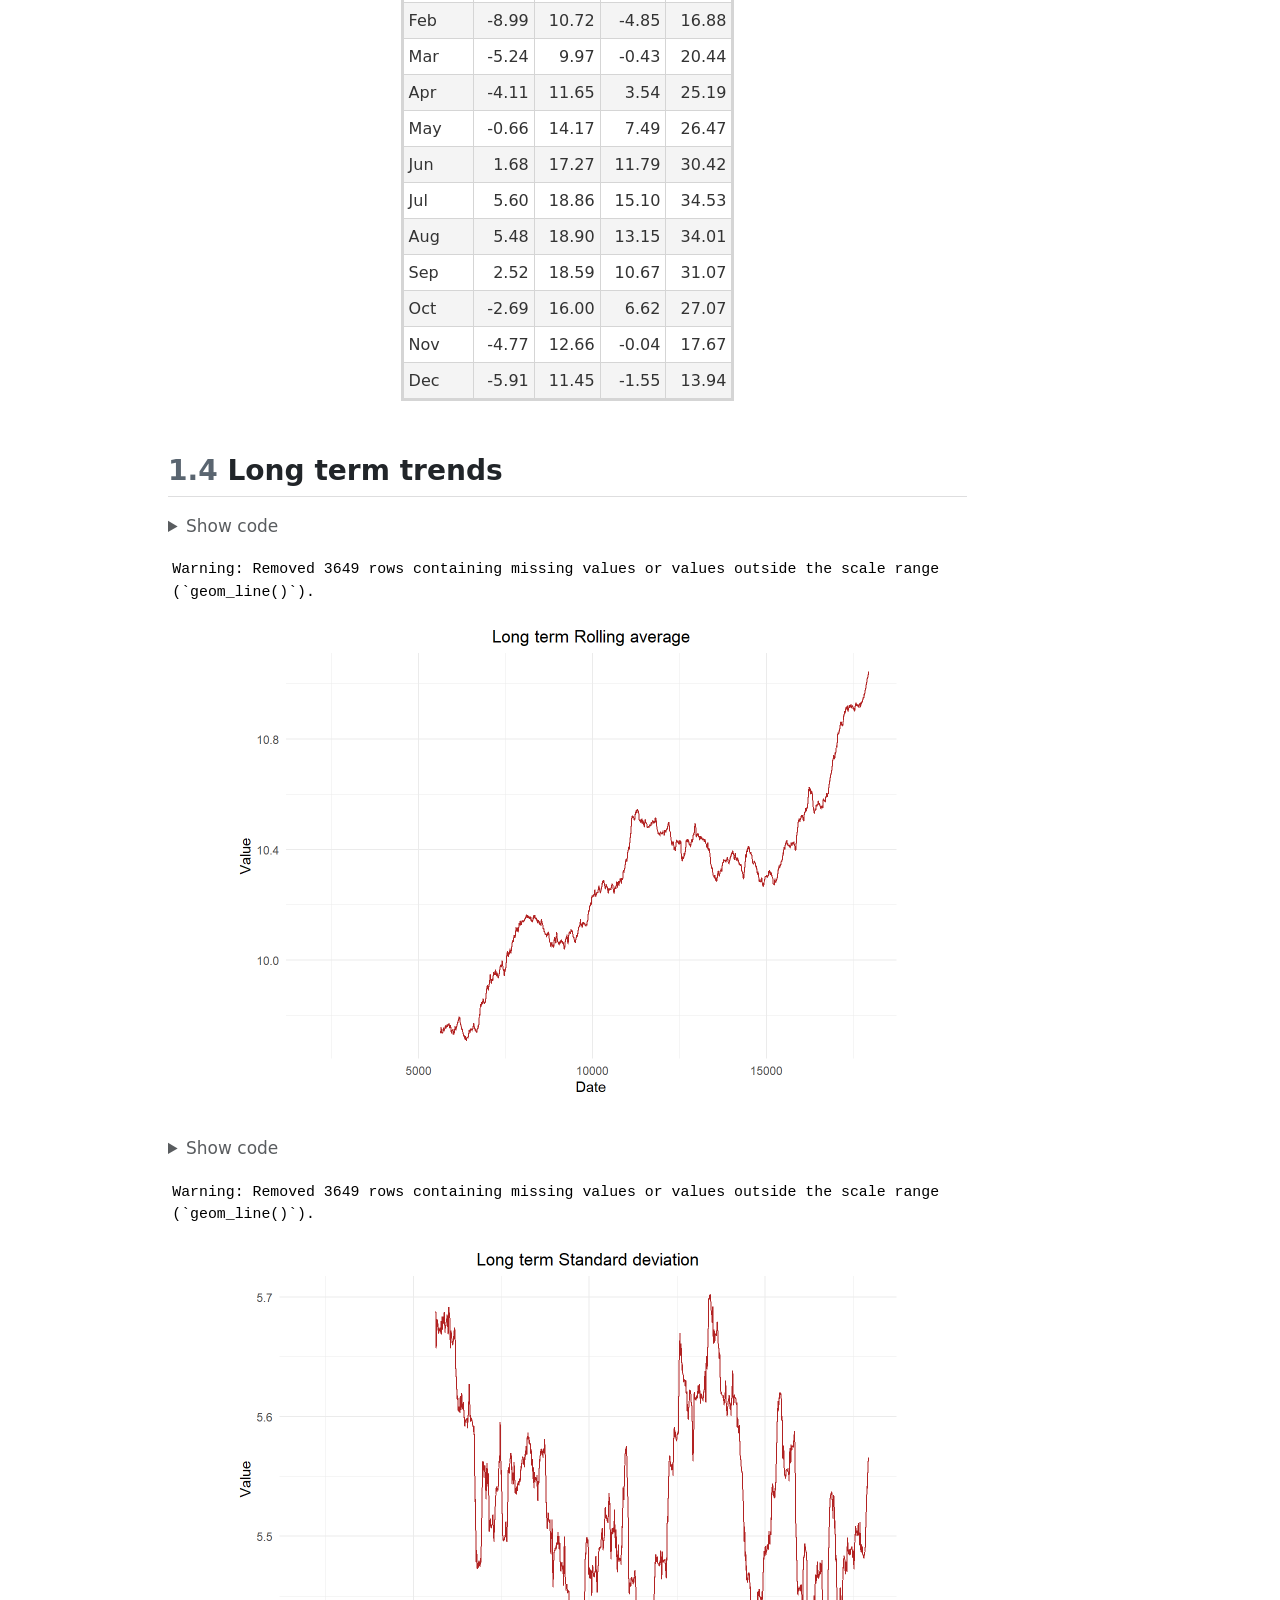
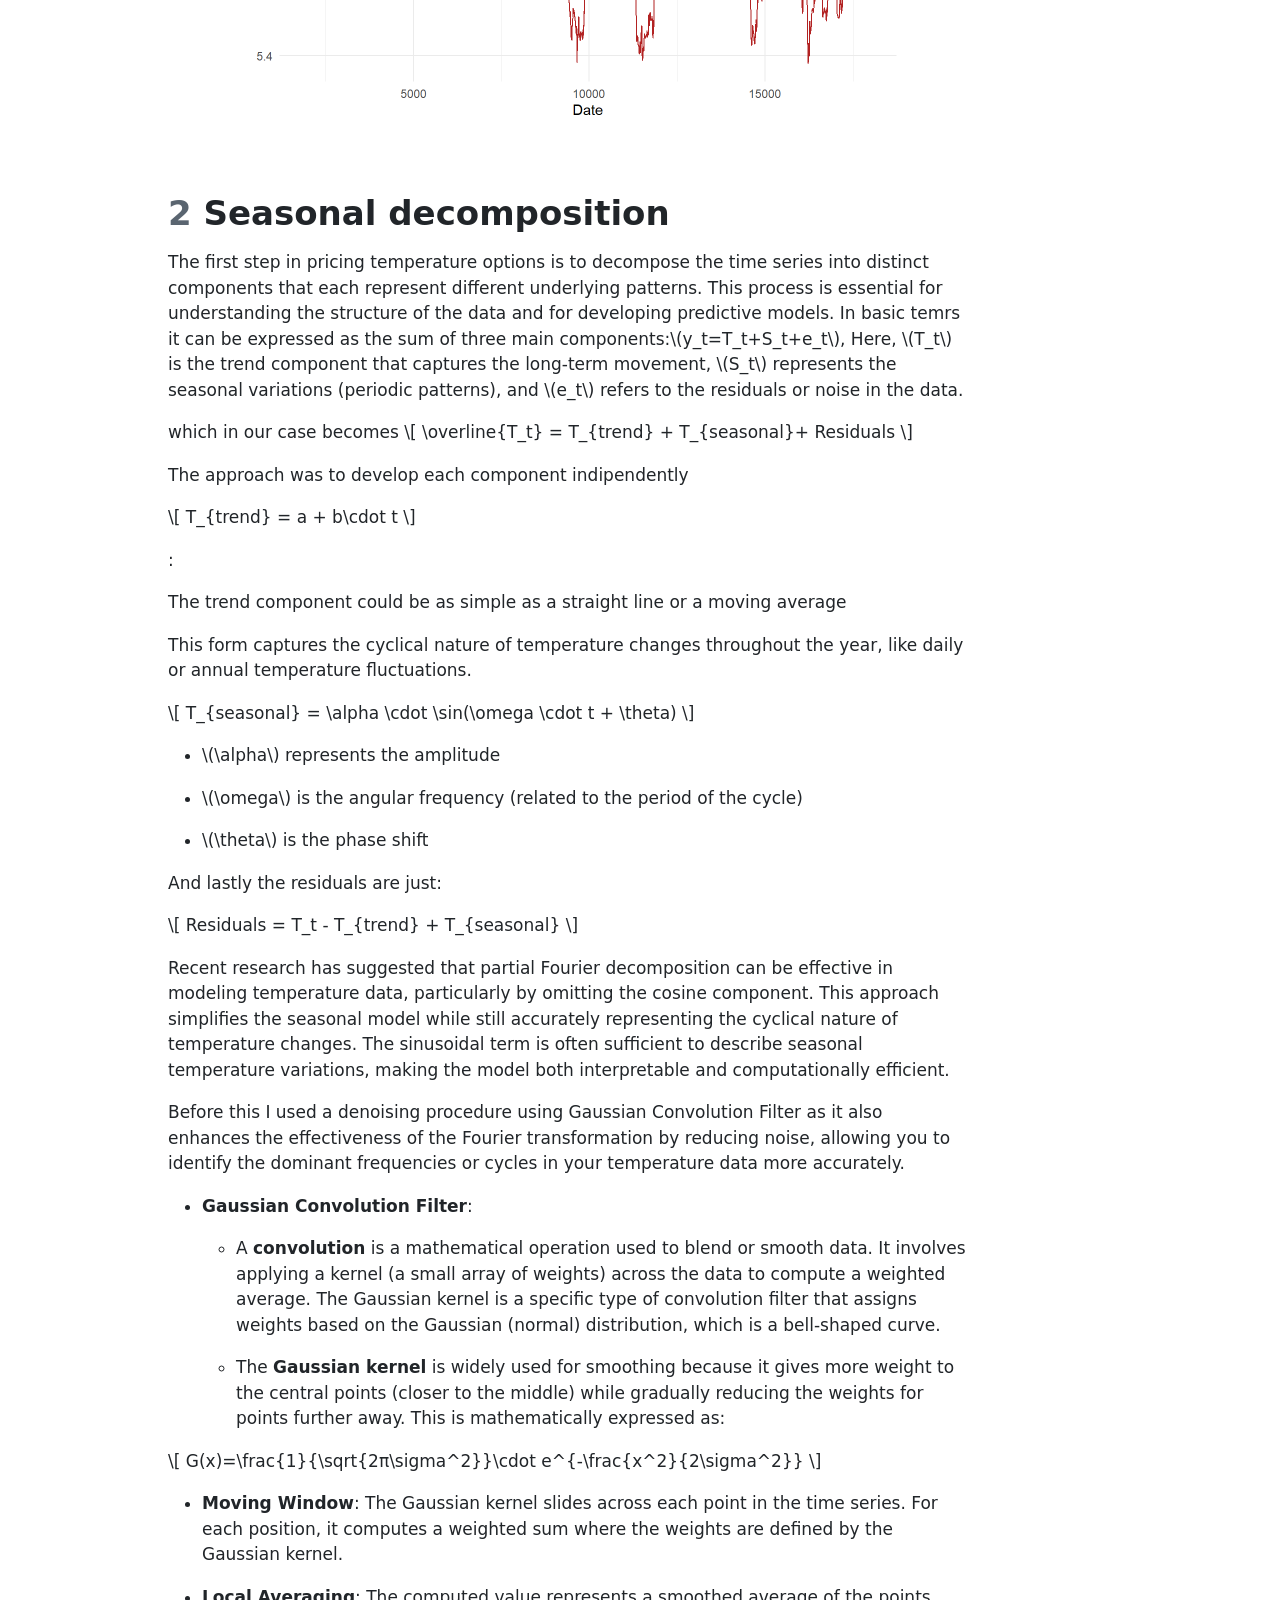
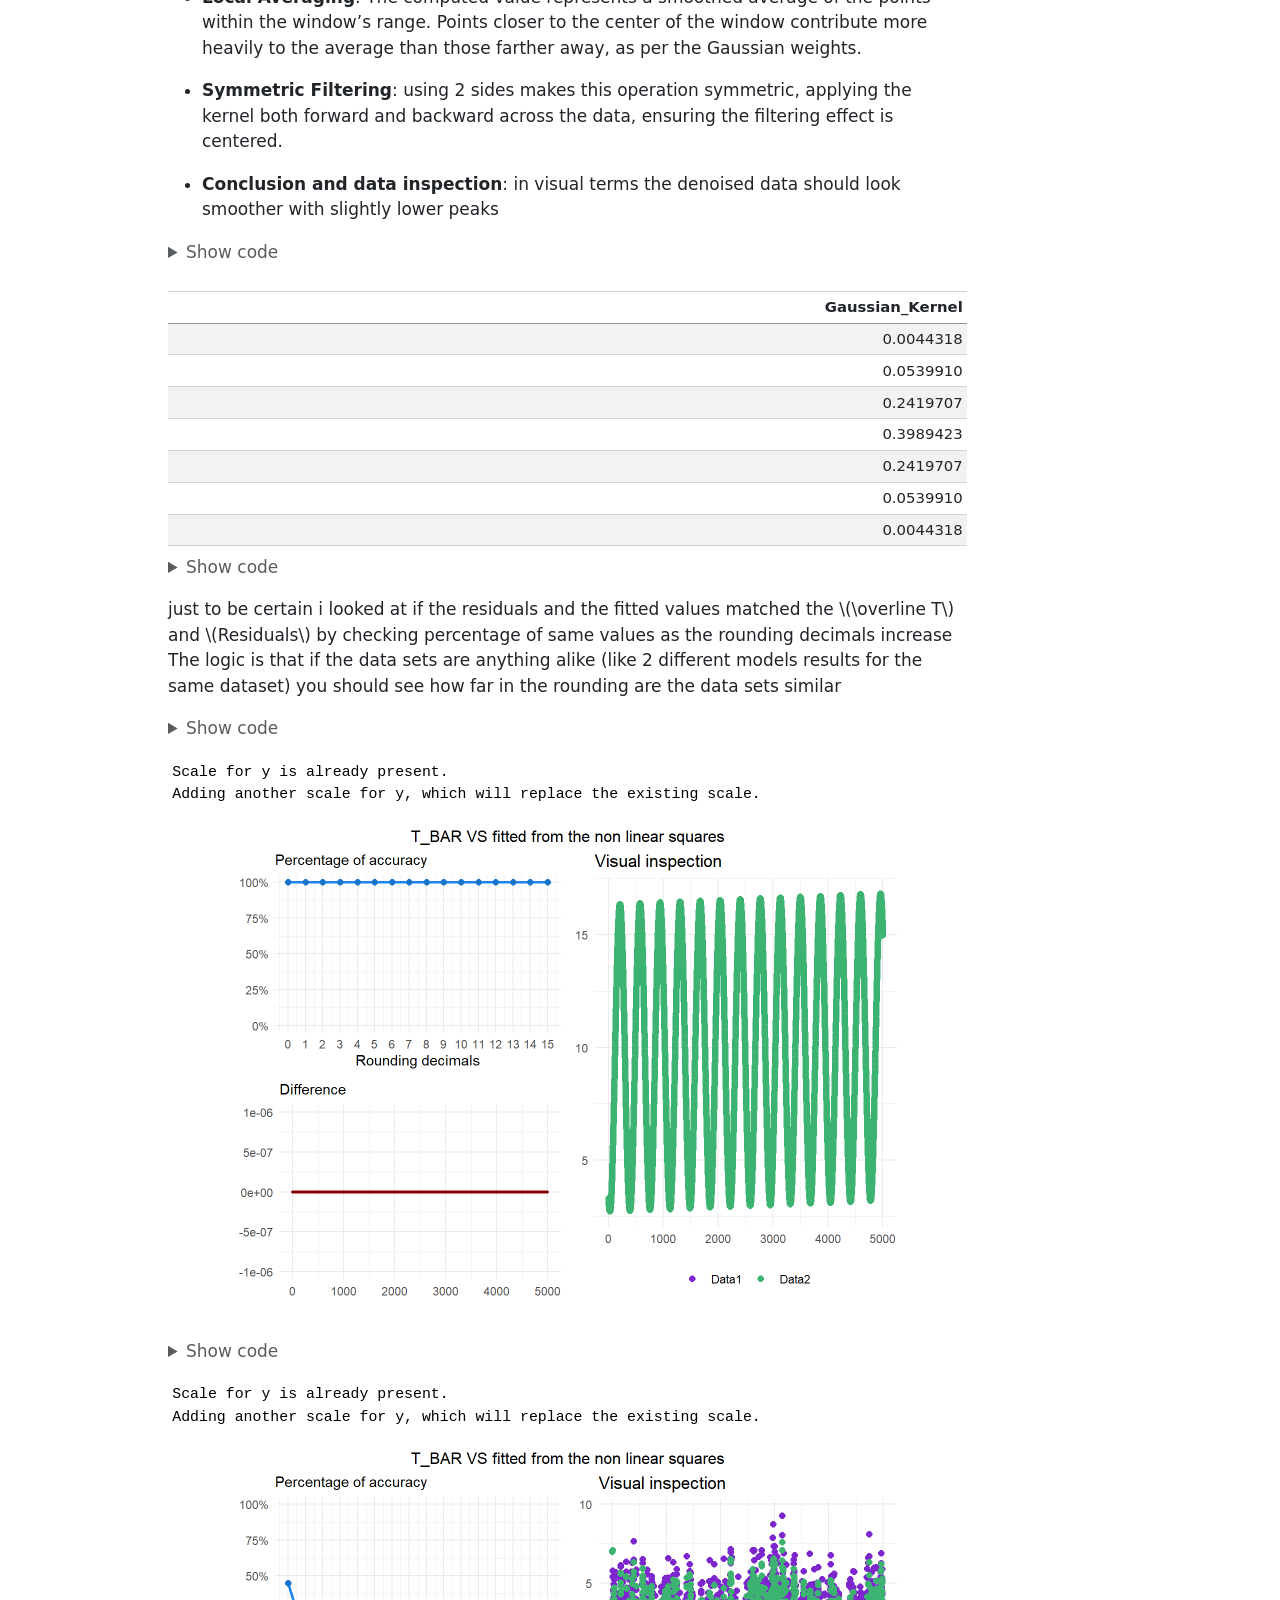
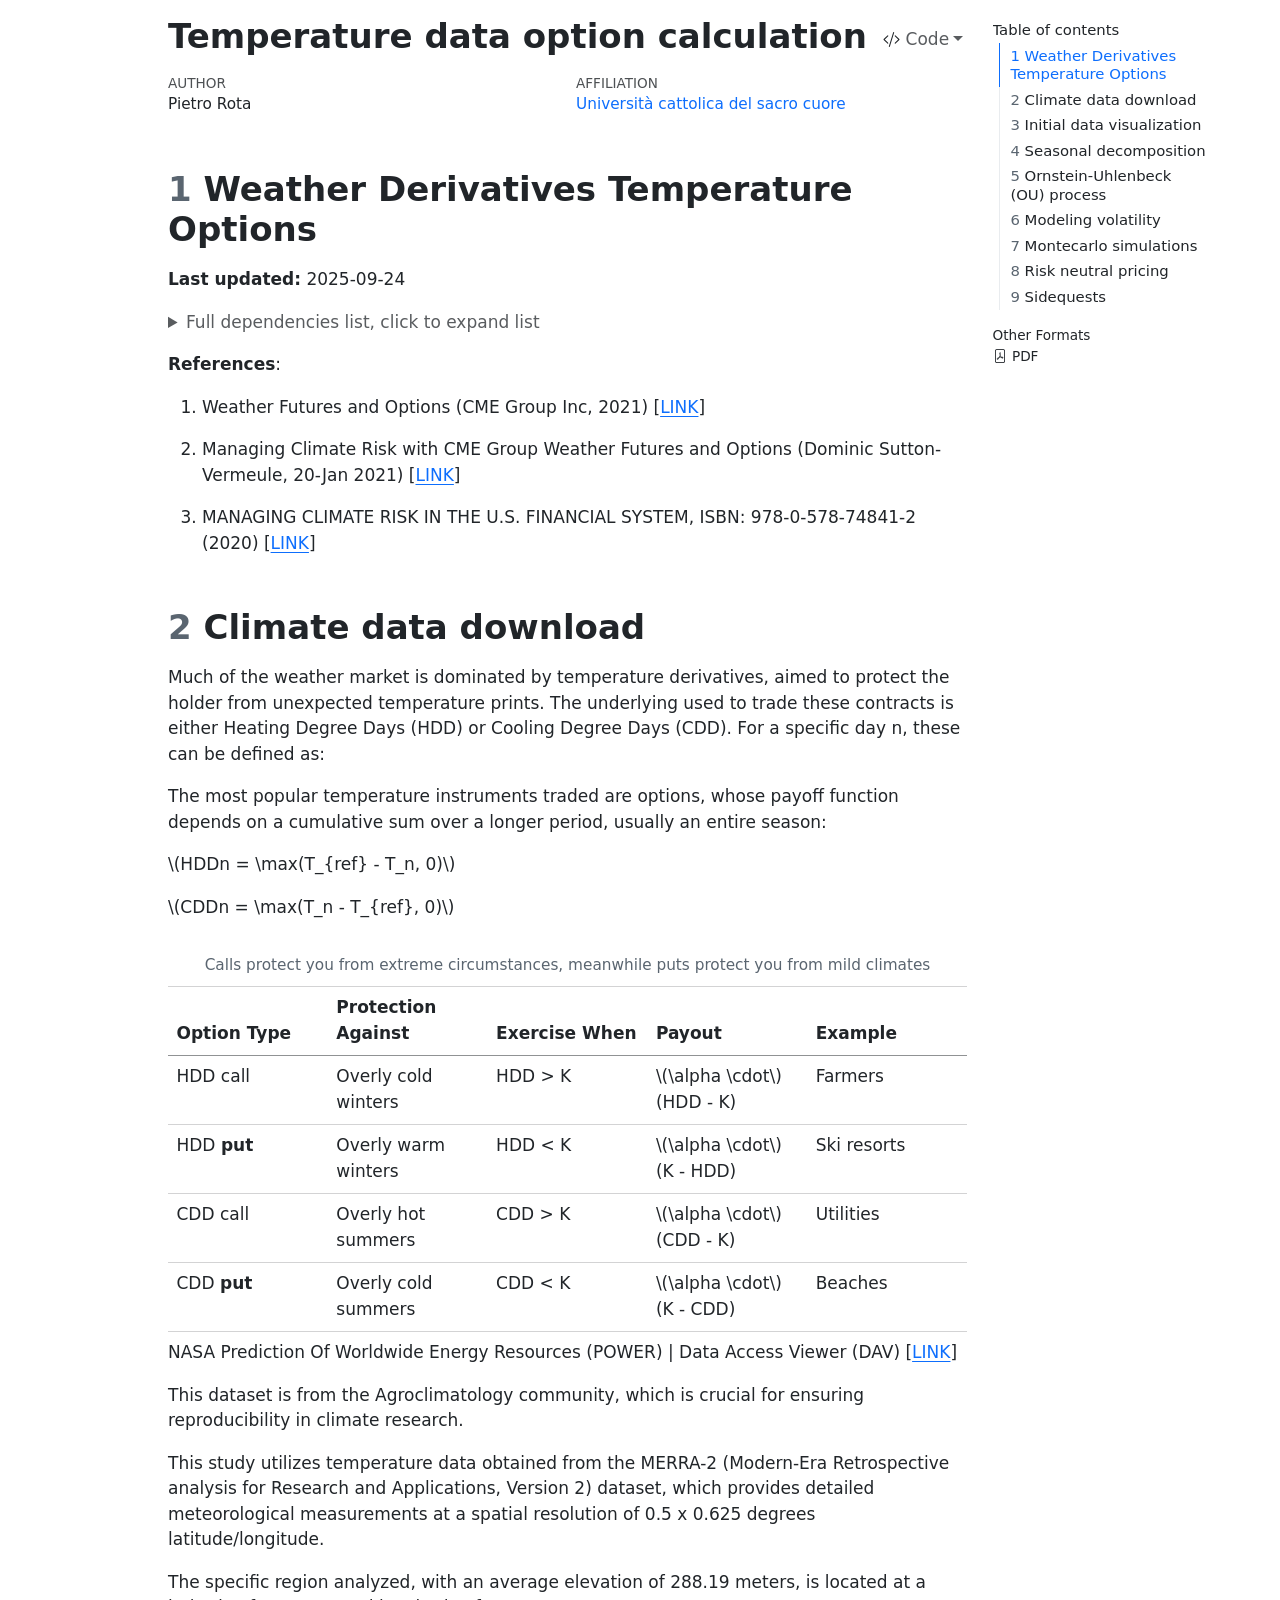
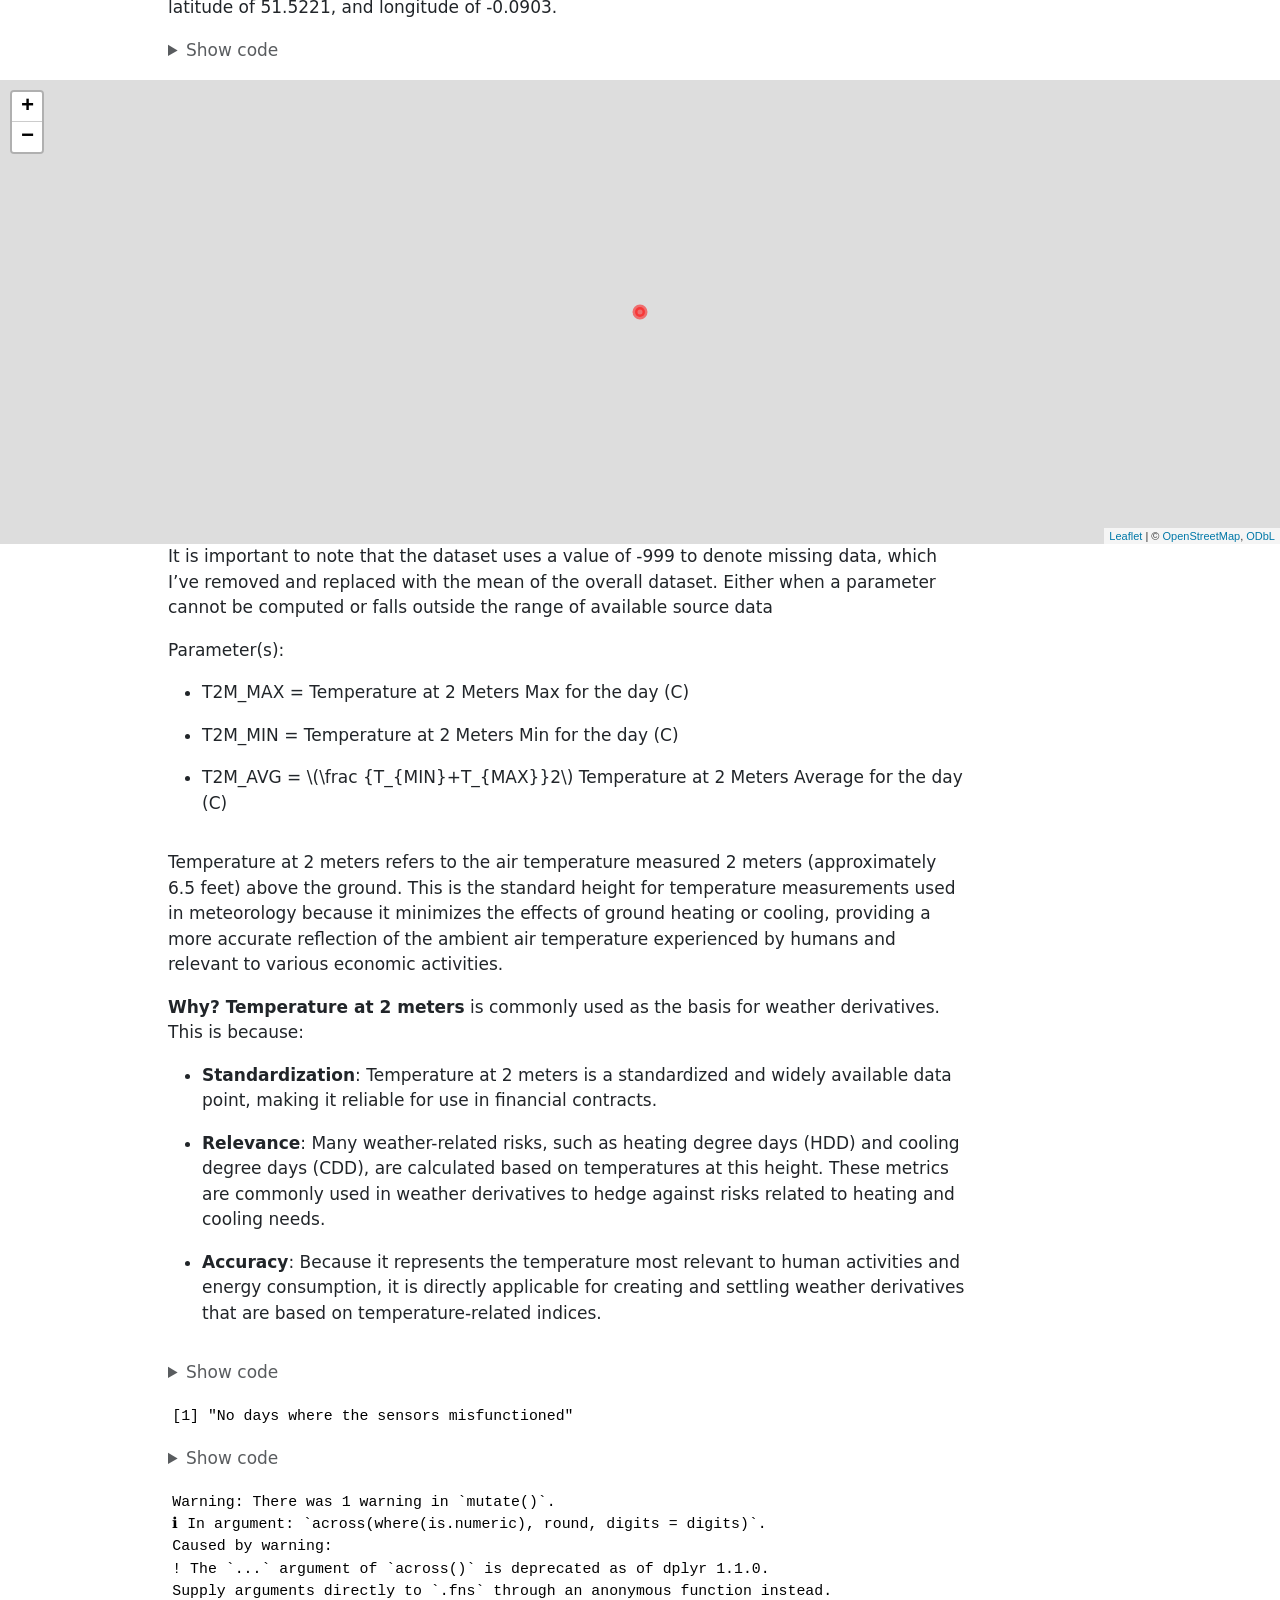
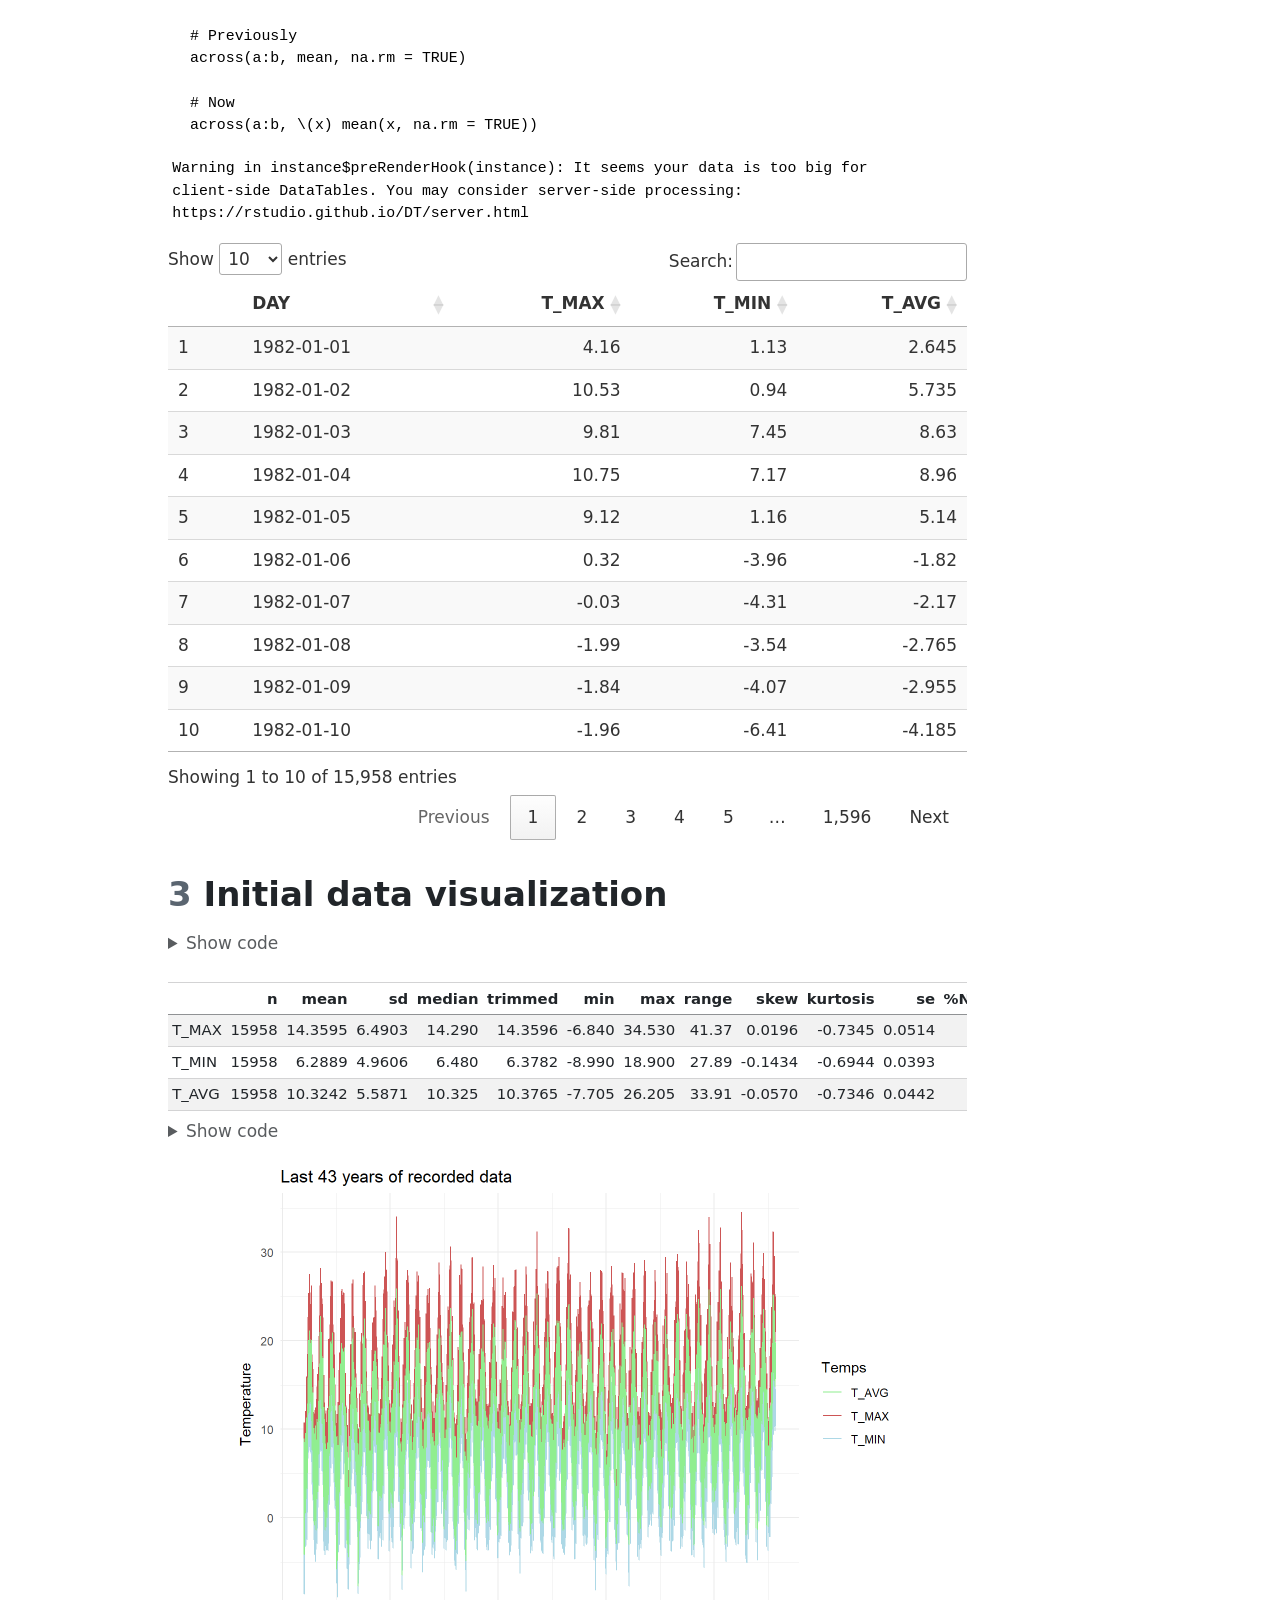
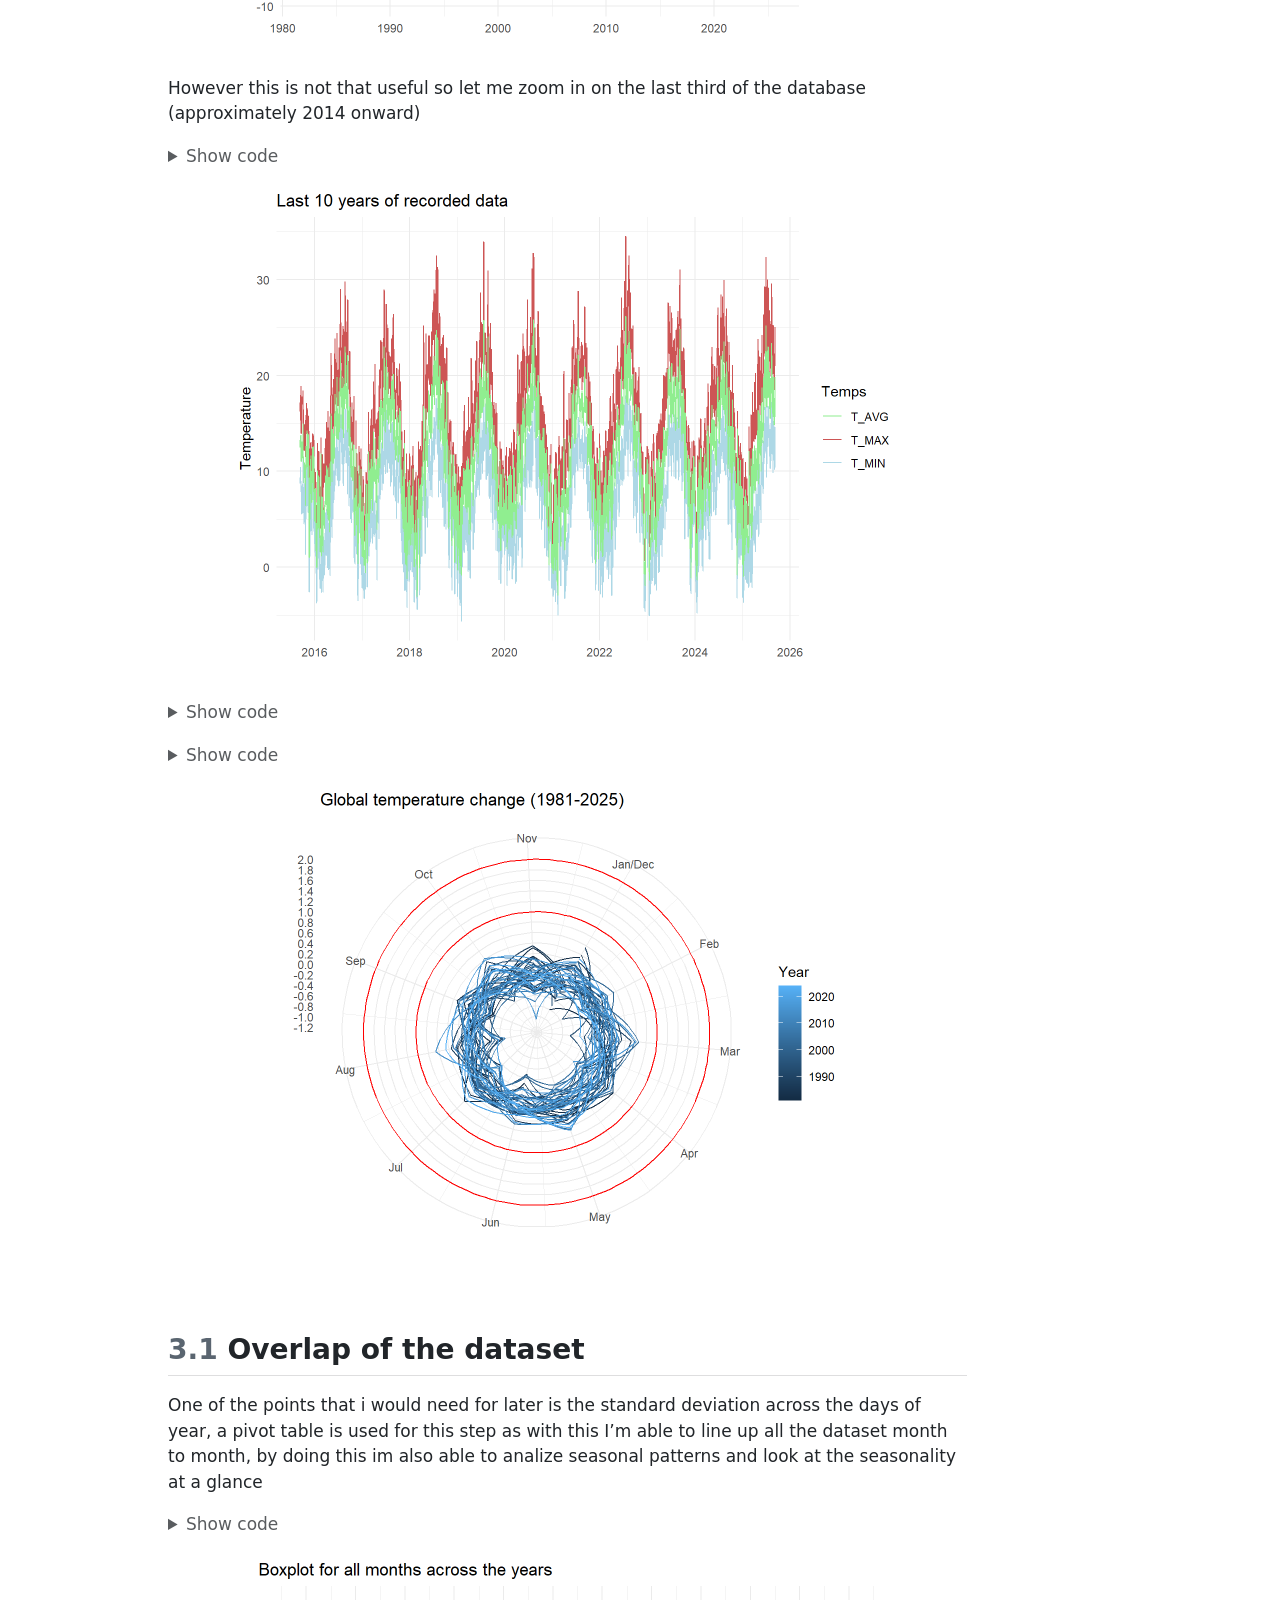
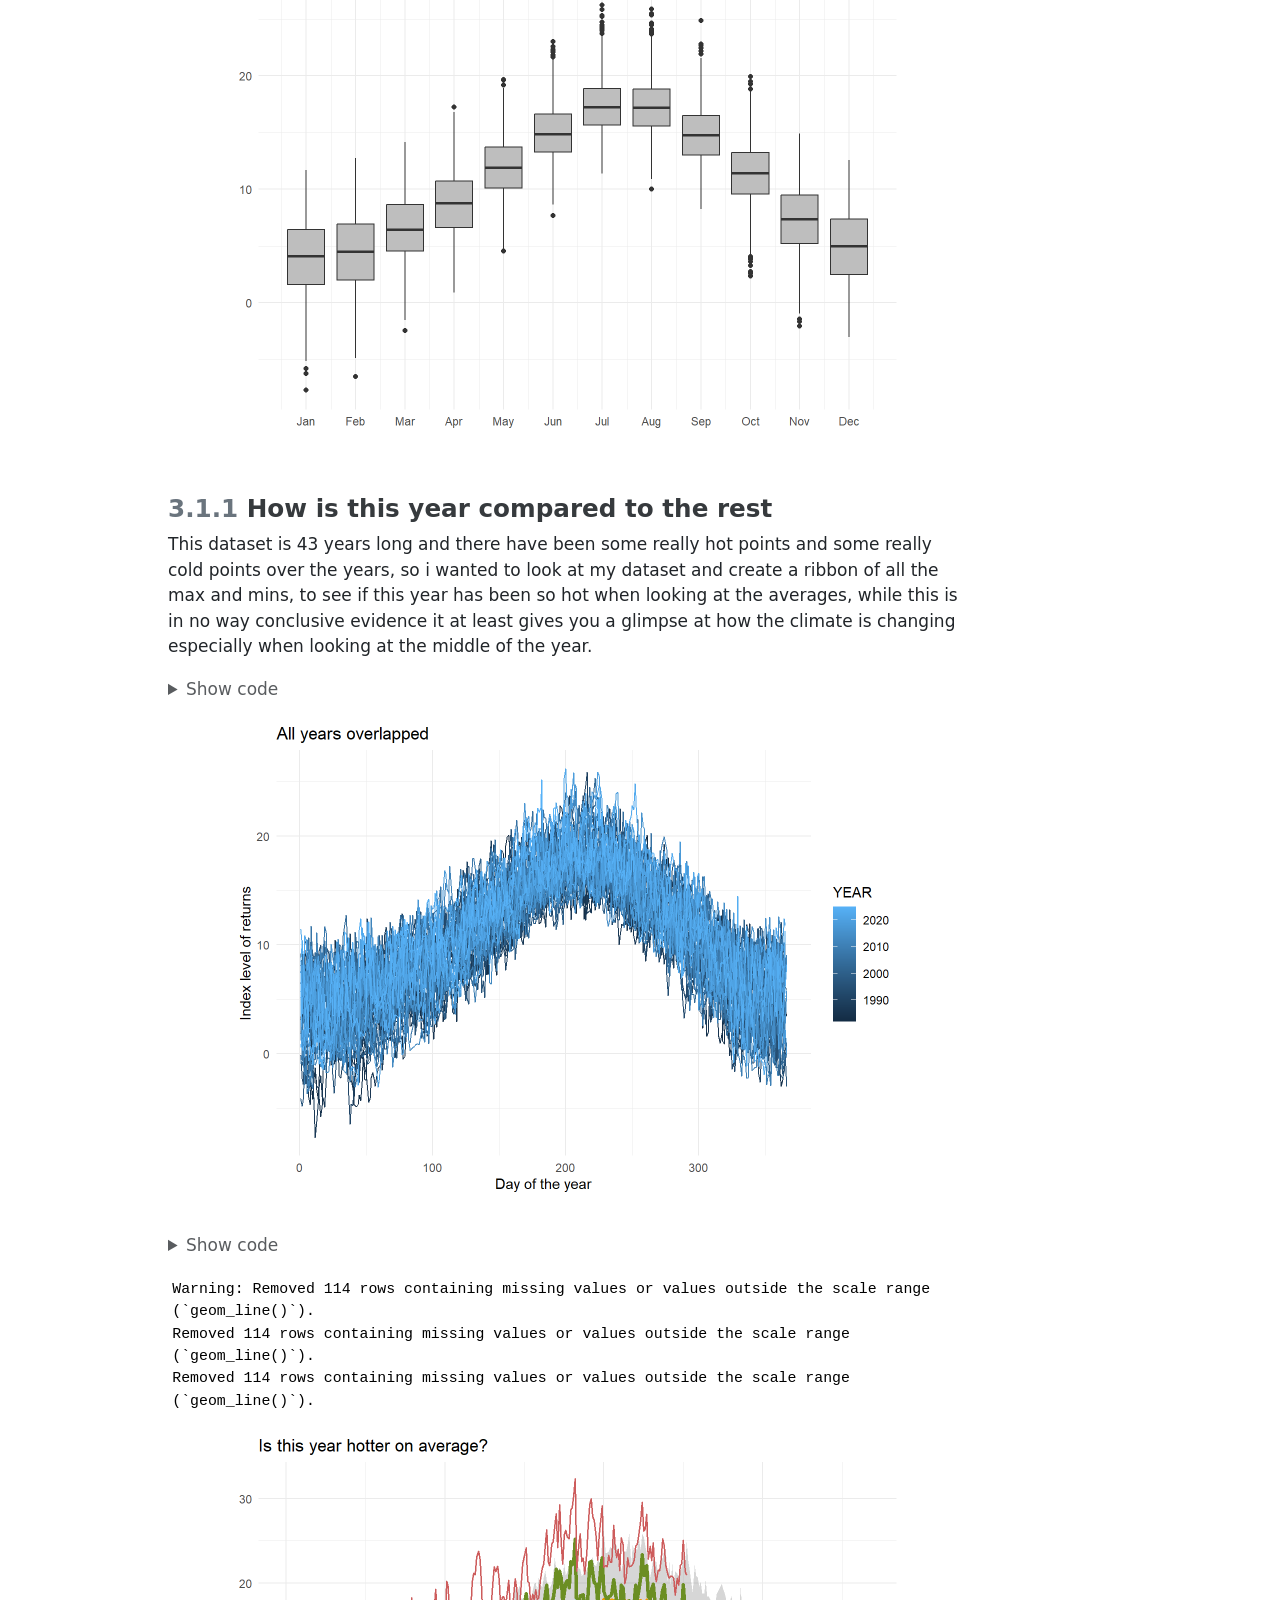
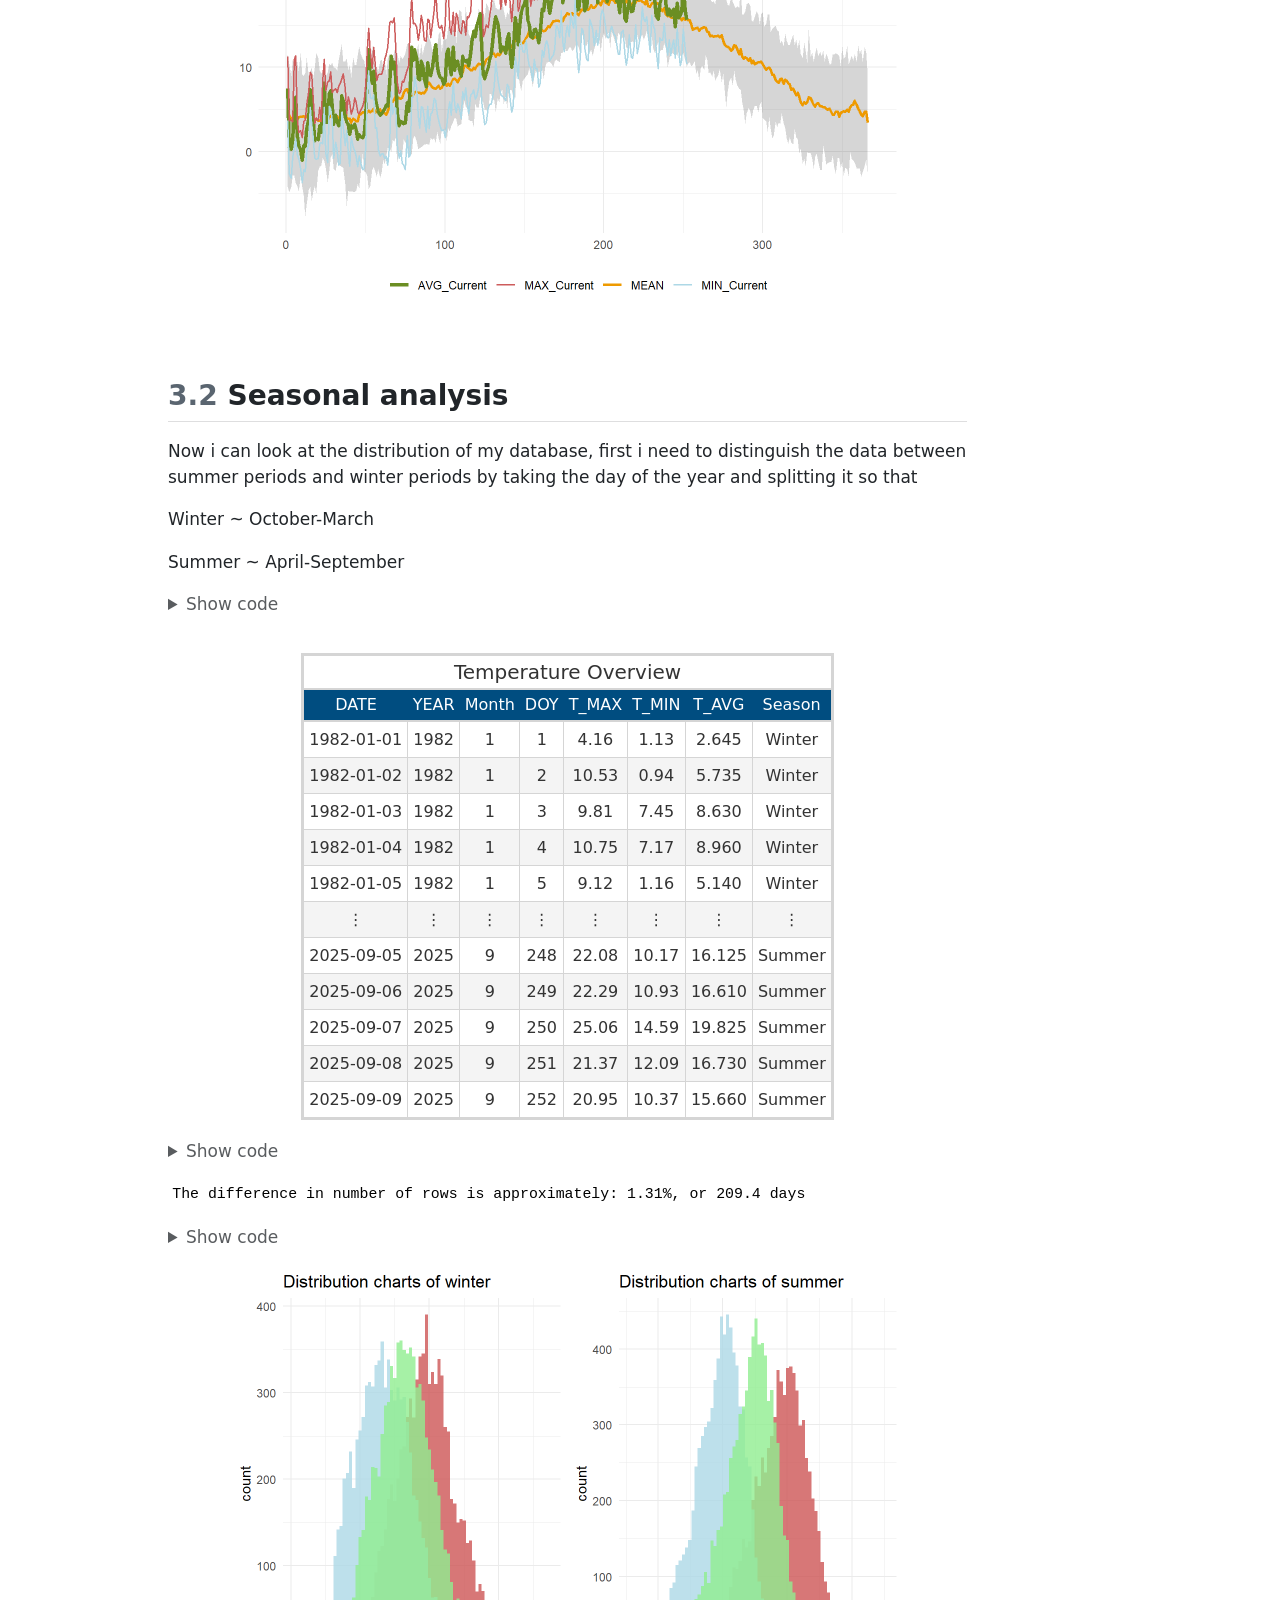
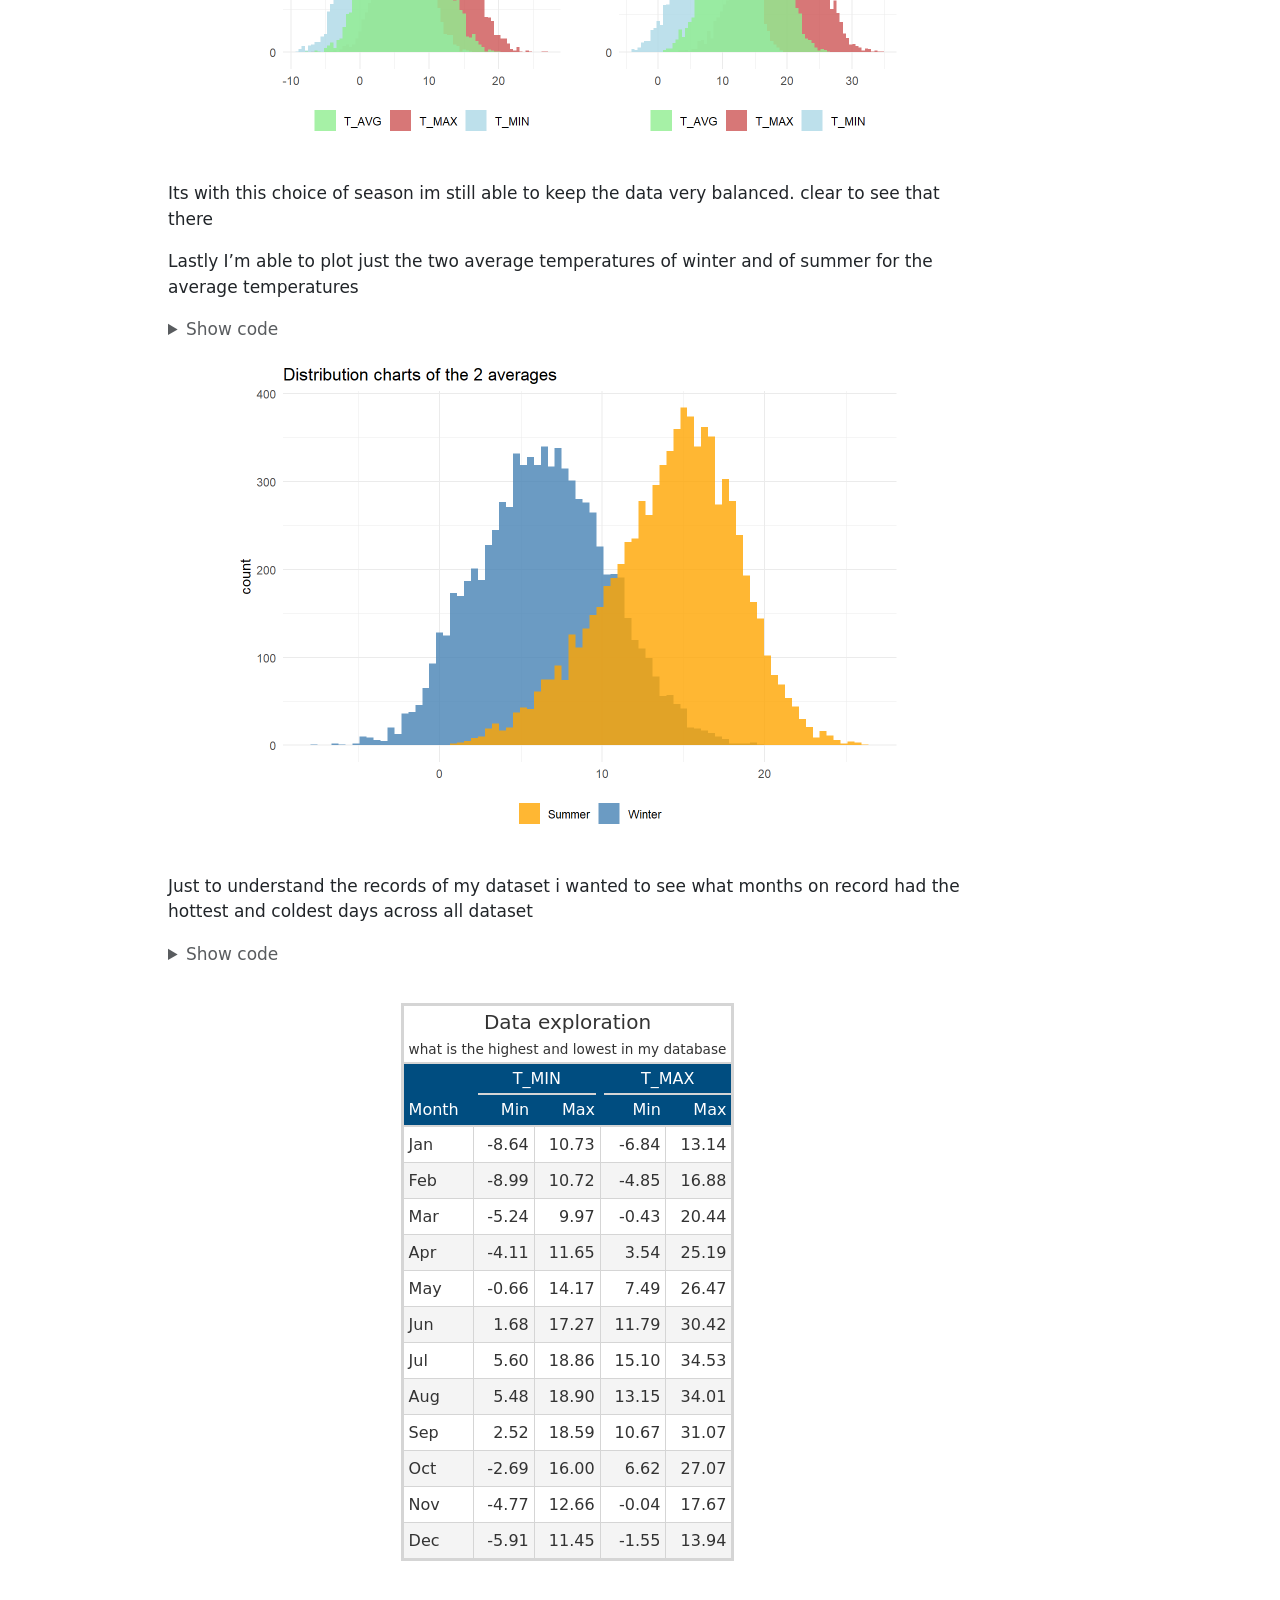
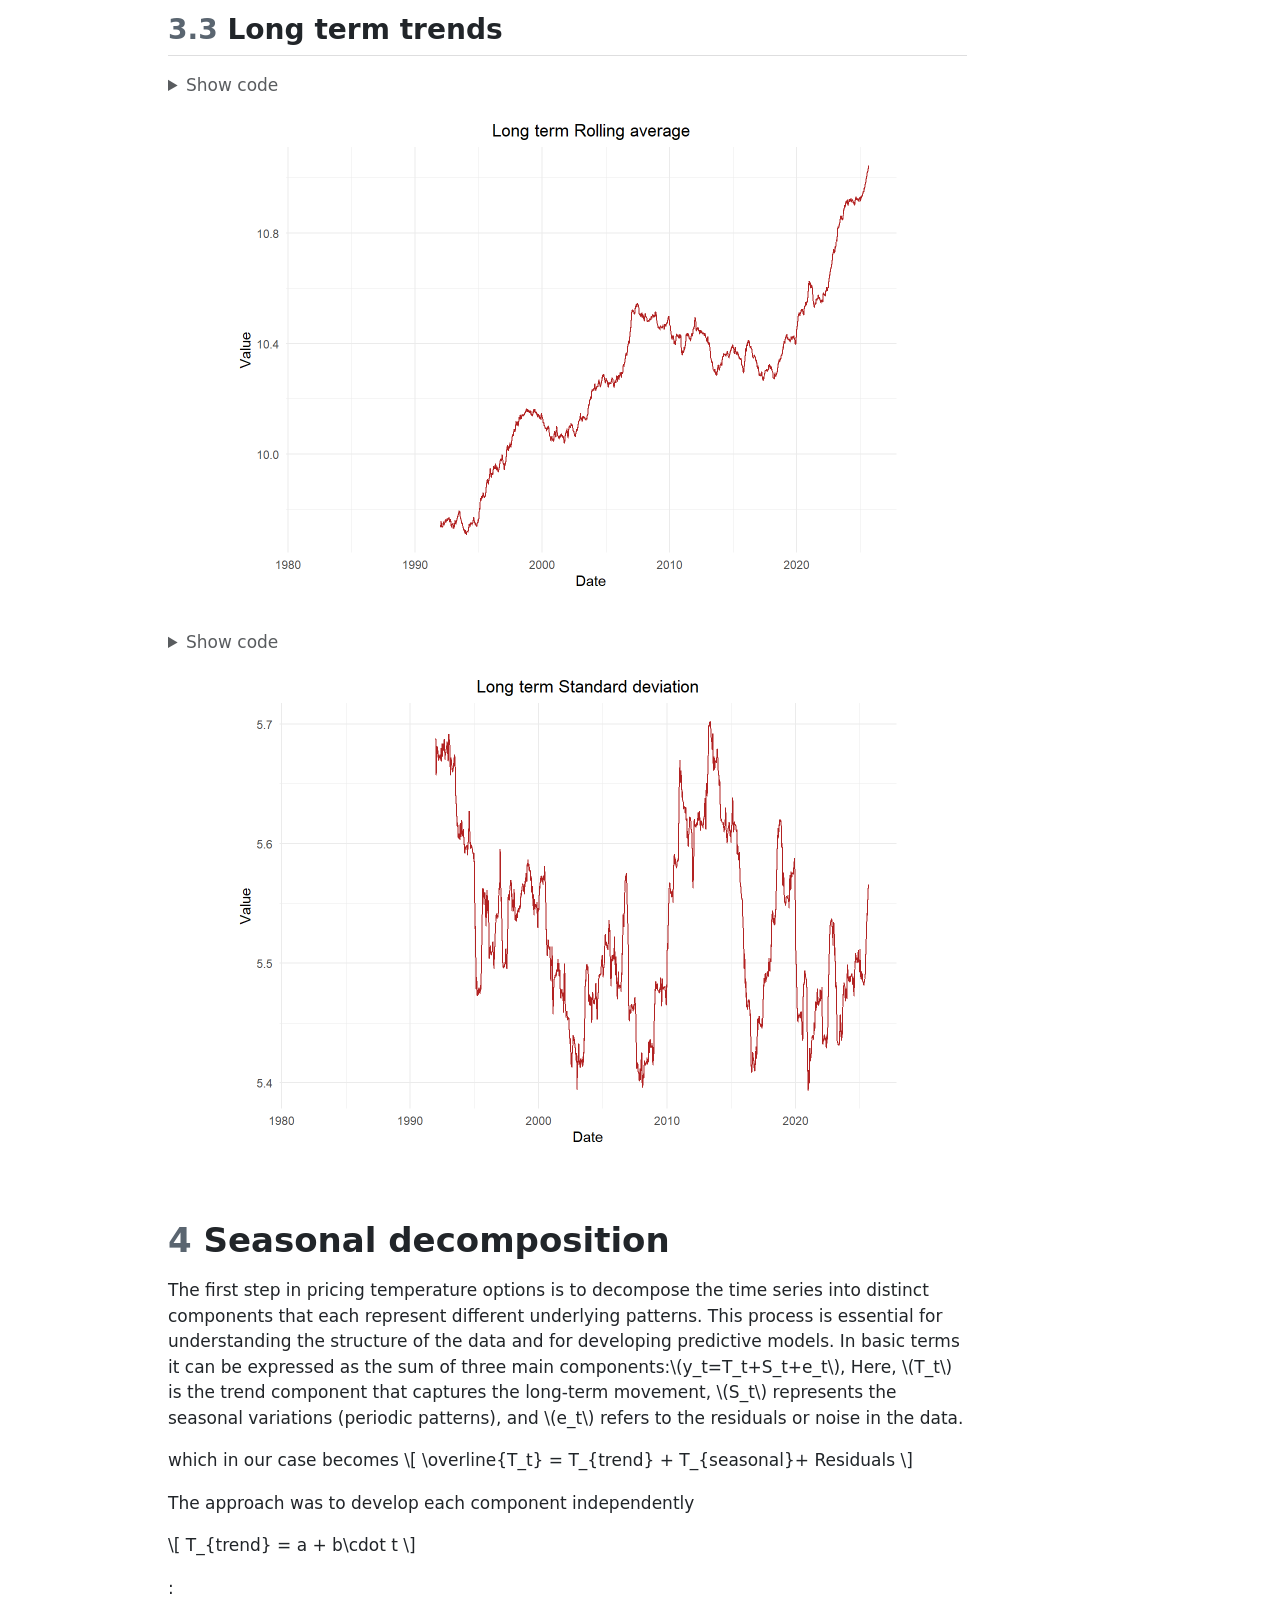
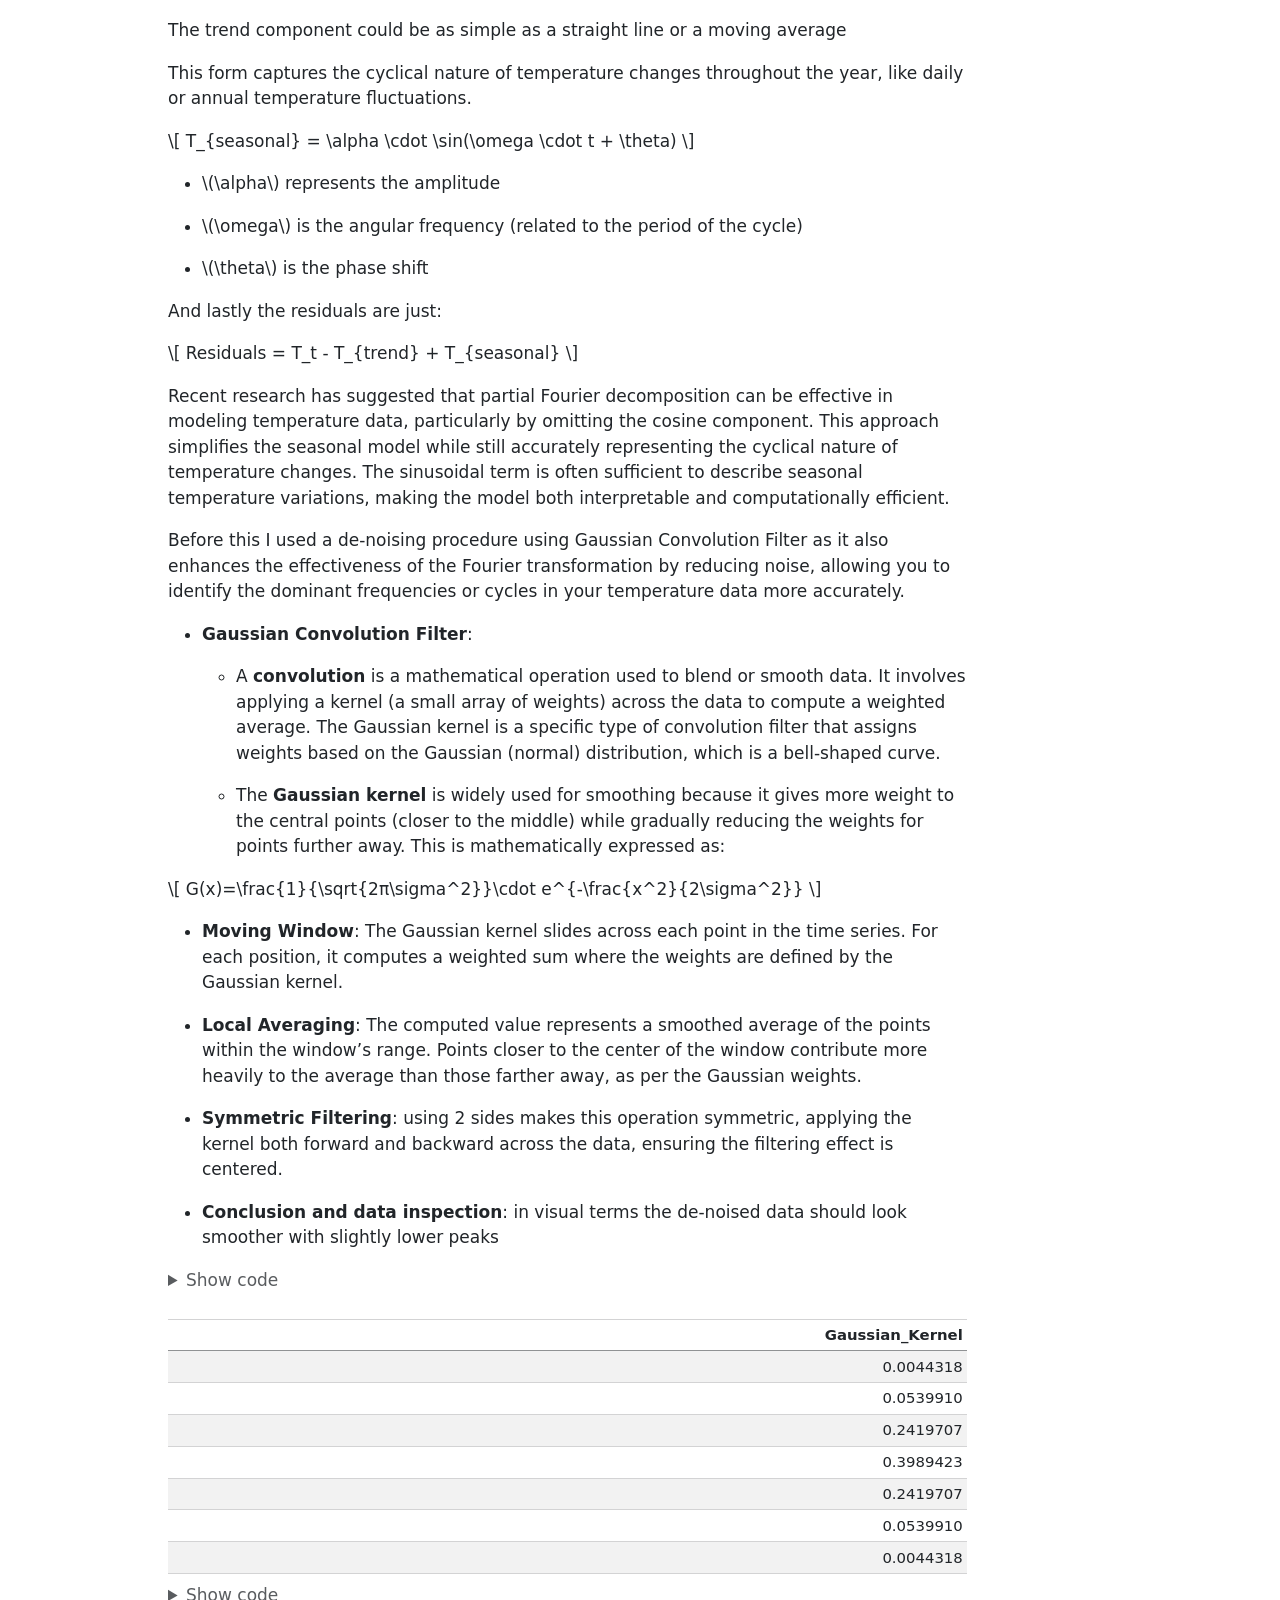
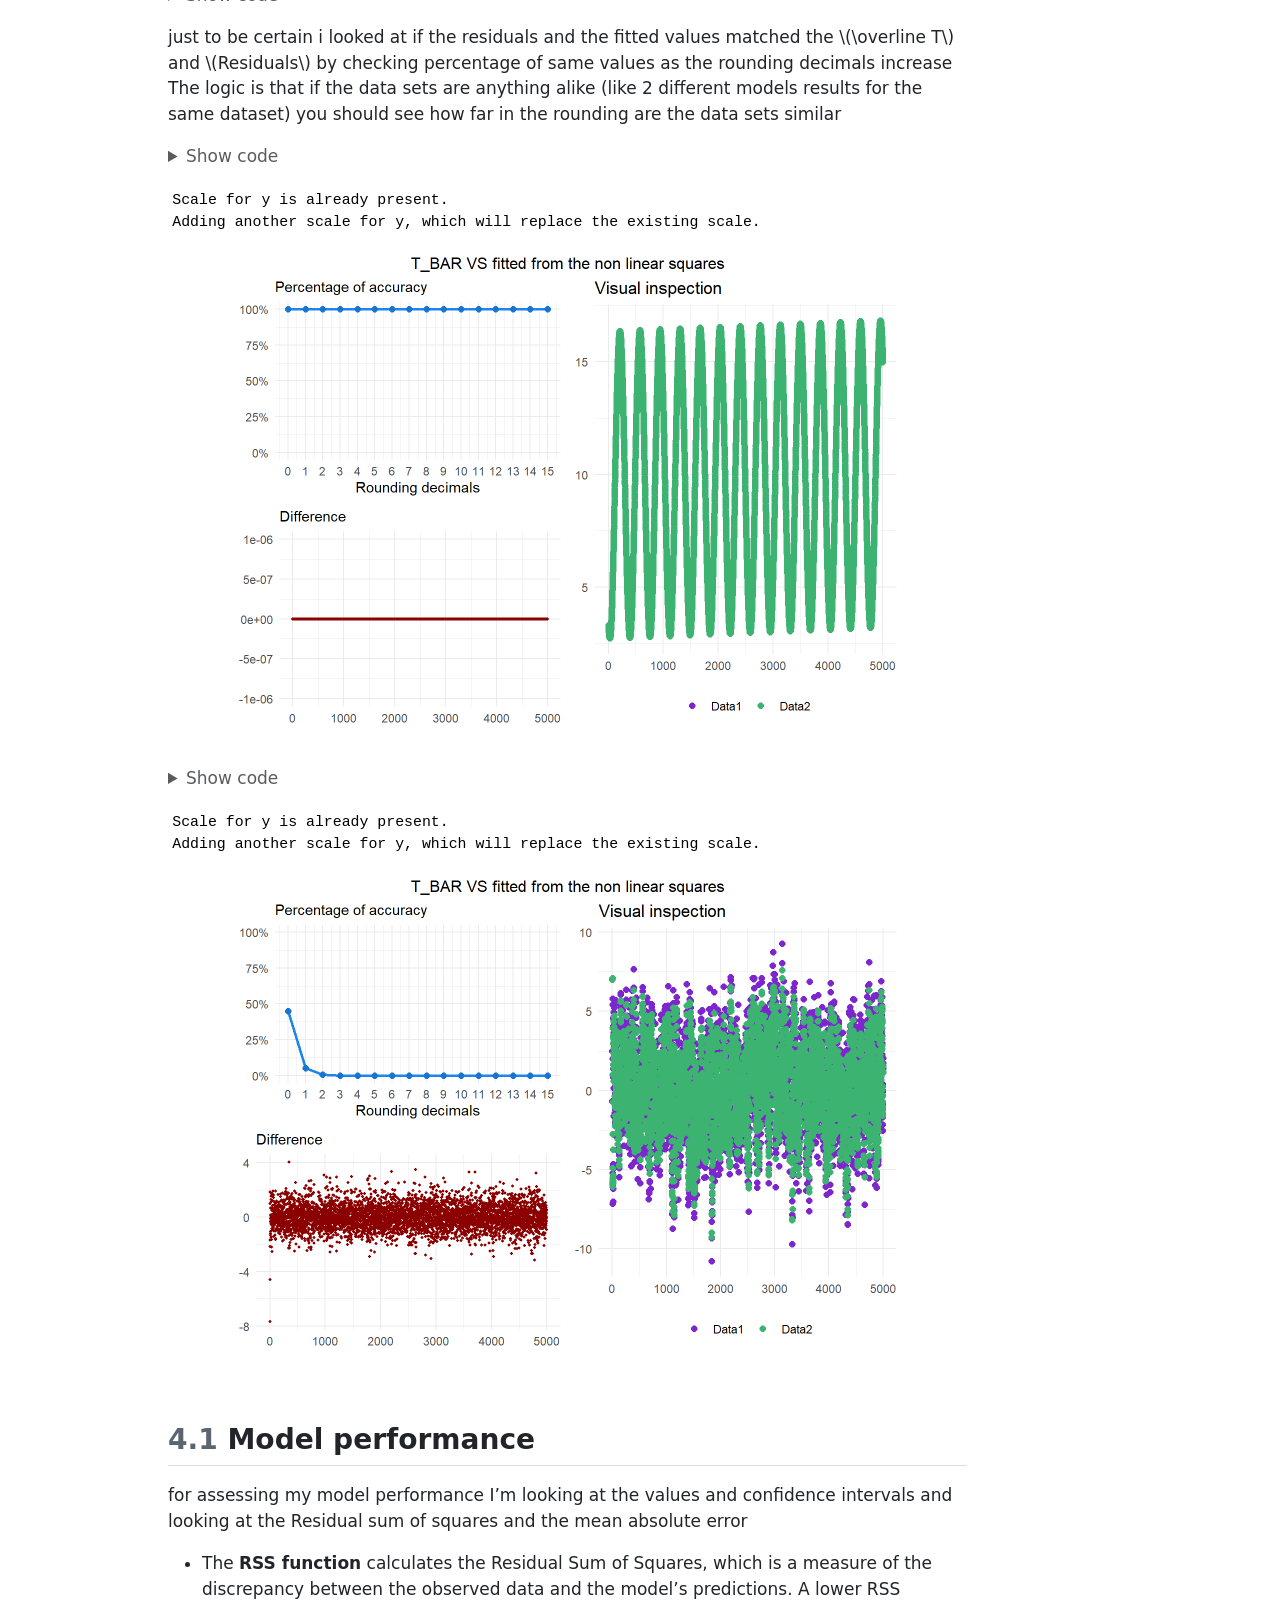
